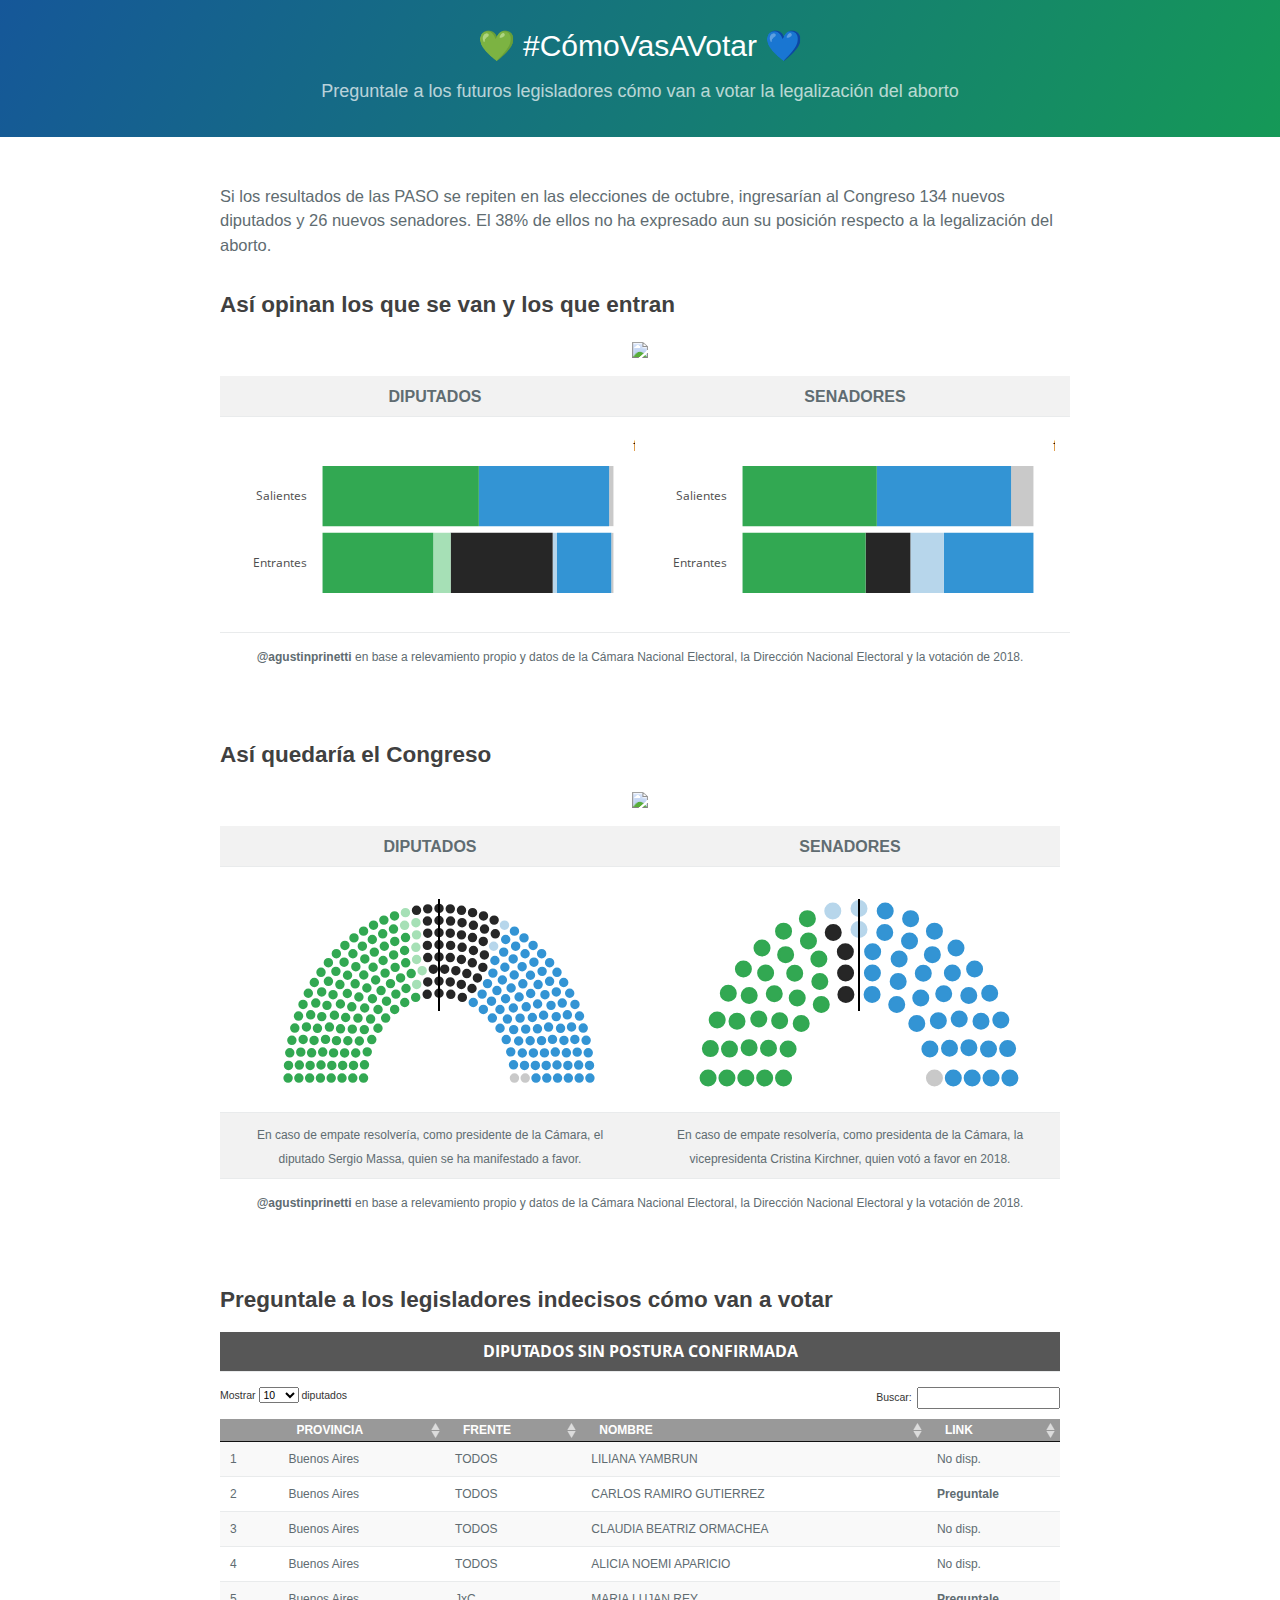
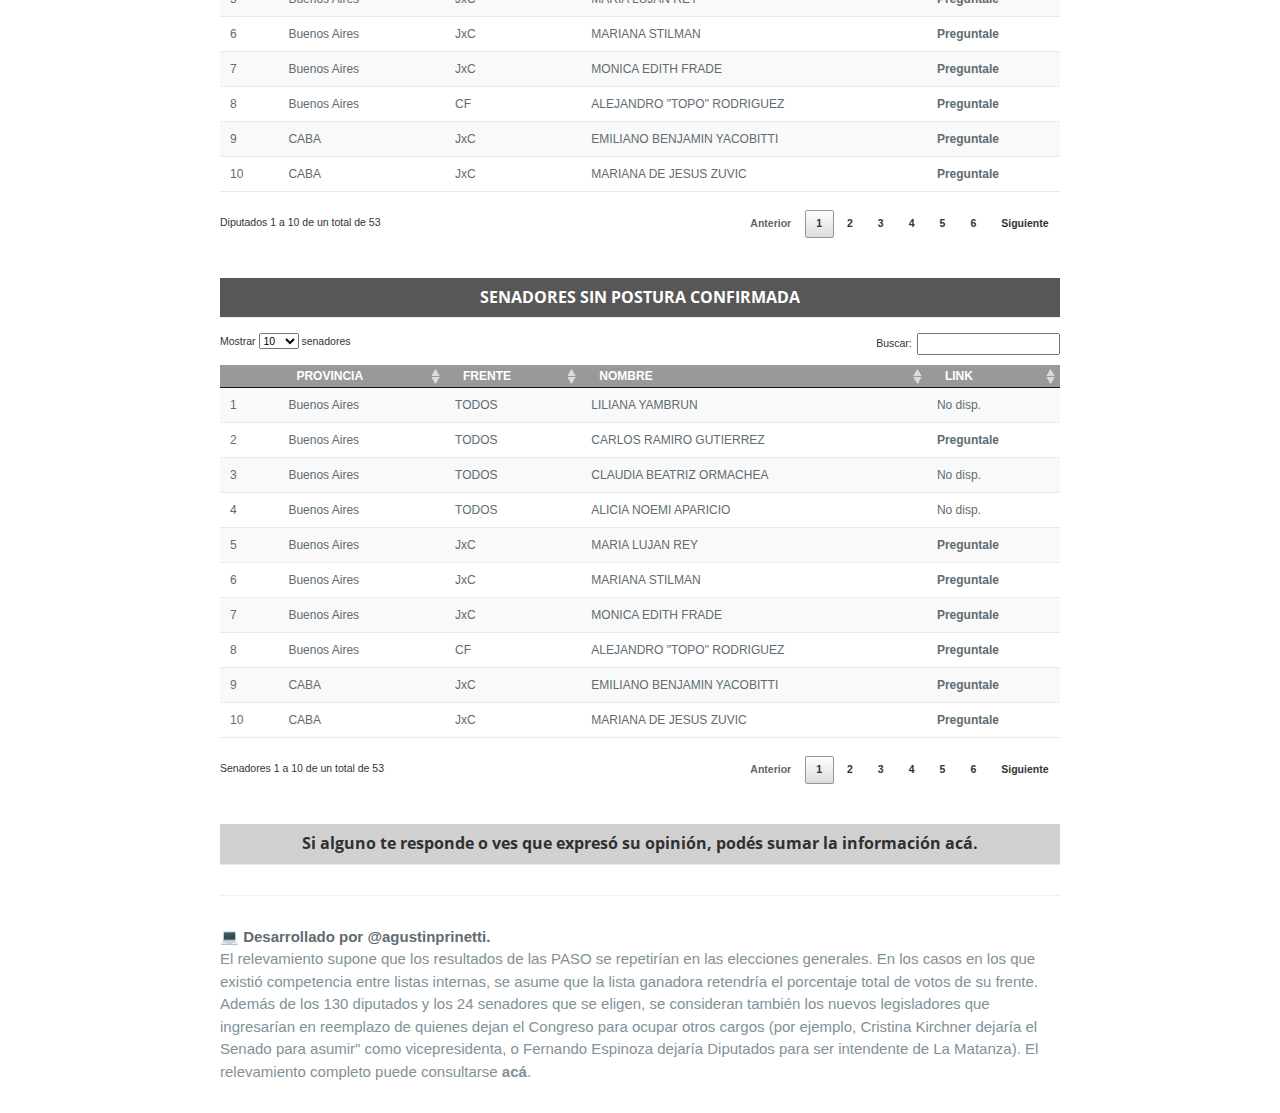
==== index.html @ 72d9f3e0 "Update index.html" ====
<!DOCTYPE html>

<html xmlns="http://www.w3.org/1999/xhtml">

<head>

<meta charset="utf-8" />
<meta http-equiv="Content-Type" content="text/html; charset=utf-8" />
<meta name="generator" content="pandoc" />
<meta http-equiv="X-UA-Compatible" content="IE=EDGE" />

<meta name="viewport" content="width=device-width, initial-scale=1">



<title>💚 #CómoVasAVotar 💙</title>

<script src="site_libs/htmlwidgets-1.3/htmlwidgets.js"></script>
<script src="site_libs/plotly-binding-4.9.0/plotly.js"></script>
<script src="site_libs/typedarray-0.1/typedarray.min.js"></script>
<script src="site_libs/jquery-1.12.4/jquery.min.js"></script>
<link href="site_libs/crosstalk-1.0.0/css/crosstalk.css" rel="stylesheet" />
<script src="site_libs/crosstalk-1.0.0/js/crosstalk.min.js"></script>
<link href="site_libs/plotly-htmlwidgets-css-1.46.1/plotly-htmlwidgets.css" rel="stylesheet" />
<script src="site_libs/plotly-main-1.46.1/plotly-latest.min.js"></script>
<link href="site_libs/datatables-css-0.0.0/datatables-crosstalk.css" rel="stylesheet" />
<script src="site_libs/datatables-binding-0.8/datatables.js"></script>
<link href="site_libs/dt-core-1.10.16/css/jquery.dataTables.min.css" rel="stylesheet" />
<link href="site_libs/dt-core-1.10.16/css/jquery.dataTables.extra.css" rel="stylesheet" />
<script src="site_libs/dt-core-1.10.16/js/jquery.dataTables.min.js"></script>
<link href="site_libs/dt-plugin-searchhighlight-1.10.16/dataTables.searchHighlight.css" rel="stylesheet" />
<script src="site_libs/dt-plugin-searchhighlight-1.10.16/dataTables.searchHighlight.min.js"></script>
<script src="site_libs/dt-plugin-searchhighlight-1.10.16/jquery.highlight.js"></script>





<link rel="stylesheet" href="index_files/style.css" type="text/css" />





</head>

<body>




<section class="page-header">
<h1 class="title toc-ignore project-name">💚 #CómoVasAVotar 💙</h1>
<h4 class="date project-date">Preguntale a los futuros legisladores cómo van a votar la legalización del aborto</h4>
</section>



<section class="main-content">
<p>Si los resultados de las PASO se repiten en las elecciones de octubre, ingresarían al Congreso 134 nuevos diputados y 26 nuevos senadores. El 38% de ellos no ha expresado aun su posición respecto a la legalización del aborto.</p>
<div id="asi-opinan-los-que-se-van-y-los-que-entran" class="section level1">
<h1>Así opinan los que se van y los que entran</h1>
<center>
<img class="imgnone" src="https://i.imgur.com/W1Z1gh5.png">
</center>
<div class="w3-row">
<div class="w3-half">
<table style="width: 100%; border-collapse: collapse; border-color: #ffffff; background-color: #ffffff; height: 74px;" border="0" cellspacing="10" cellpadding="10">
<tbody>
<tr style="height: 20px;">
<td style="width: 100%; text-align: center; height: 20px;">
<span style="font-family: tahoma, arial, helvetica, sans-serif; font-size: 12pt;"><strong>DIPUTADOS</strong></span>
</td>
</tr>
<tr style="height: 18px;">
<td style="width: 100%; text-align: center; height: 18px;">
<span style="font-family: tahoma, arial, helvetica, sans-serif;">
<center>
<div id="htmlwidget-d378985fb657eac1fc6a" style="width:400px;height:200px;" class="plotly html-widget"></div>
<script type="application/json" data-for="htmlwidget-d378985fb657eac1fc6a">{"x":{"data":[{"orientation":"h","width":[0.9,0.9],"base":[133,132],"x":[1,2],"y":[1,2],"text":["1","2"],"type":"bar","marker":{"autocolorscale":false,"color":"rgba(201,201,201,1)","line":{"width":1.88976377952756,"color":"transparent"}},"name":"6 Abstención o ausente","legendgroup":"6 Abstención o ausente","showlegend":true,"xaxis":"x","yaxis":"y","hoverinfo":"text","frame":null},{"orientation":"h","width":[0.9,0.9],"base":[108,72],"x":[25,60],"y":[1,2],"text":["25","60"],"type":"bar","marker":{"autocolorscale":false,"color":"rgba(51,148,212,1)","line":{"width":1.88976377952756,"color":"transparent"}},"name":"5 En contra","legendgroup":"5 En contra","showlegend":true,"xaxis":"x","yaxis":"y","hoverinfo":"text","frame":null},{"orientation":"h","width":[0.9,0.9],"base":[106,72],"x":[2,0],"y":[1,2],"text":["2","0"],"type":"bar","marker":{"autocolorscale":false,"color":"rgba(183,214,235,1)","line":{"width":1.88976377952756,"color":"transparent"}},"name":"4 Probablemente en contra","legendgroup":"4 Probablemente en contra","showlegend":true,"xaxis":"x","yaxis":"y","hoverinfo":"text","frame":null},{"orientation":"h","width":[0.9,0.9],"base":[59,72],"x":[47,0],"y":[1,2],"text":["47","0"],"type":"bar","marker":{"autocolorscale":false,"color":"rgba(38,38,38,1)","line":{"width":1.88976377952756,"color":"transparent"}},"name":"3 No se expresó","legendgroup":"3 No se expresó","showlegend":true,"xaxis":"x","yaxis":"y","hoverinfo":"text","frame":null},{"orientation":"h","width":[0.9,0.9],"base":[51,72],"x":[8,0],"y":[1,2],"text":["8","0"],"type":"bar","marker":{"autocolorscale":false,"color":"rgba(166,224,182,1)","line":{"width":1.88976377952756,"color":"transparent"}},"name":"2 Probablemente a favor","legendgroup":"2 Probablemente a favor","showlegend":true,"xaxis":"x","yaxis":"y","hoverinfo":"text","frame":null},{"orientation":"h","width":[0.9,0.9],"base":[0,0],"x":[51,72],"y":[1,2],"text":["51","72"],"type":"bar","marker":{"autocolorscale":false,"color":"rgba(50,168,82,1)","line":{"width":1.88976377952756,"color":"transparent"}},"name":"1 A favor","legendgroup":"1 A favor","showlegend":true,"xaxis":"x","yaxis":"y","hoverinfo":"text","frame":null}],"layout":{"margin":{"t":30.6118721461187,"r":7.30593607305936,"b":18.2648401826484,"l":63.5616438356165},"font":{"color":"rgba(0,0,0,1)","family":"","size":14.6118721461187},"xaxis":{"domain":[0,1],"automargin":true,"type":"linear","autorange":false,"range":[-6.7,140.7],"tickmode":"array","ticktext":["0","50","100"],"tickvals":[0,50,100],"categoryorder":"array","categoryarray":["0","50","100"],"nticks":null,"ticks":"","tickcolor":null,"ticklen":3.65296803652968,"tickwidth":0,"showticklabels":false,"tickfont":{"color":null,"family":null,"size":0},"tickangle":-0,"showline":false,"linecolor":null,"linewidth":0,"showgrid":false,"gridcolor":null,"gridwidth":0,"zeroline":false,"anchor":"y","title":{"text":"","font":{"color":"rgba(0,0,0,1)","family":"","size":14.6118721461187}},"hoverformat":".2f"},"yaxis":{"domain":[0,1],"automargin":true,"type":"linear","autorange":false,"range":[0.4,2.6],"tickmode":"array","ticktext":["Entrantes","Salientes"],"tickvals":[1,2],"categoryorder":"array","categoryarray":["Entrantes","Salientes"],"nticks":null,"ticks":"","tickcolor":null,"ticklen":3.65296803652968,"tickwidth":0,"showticklabels":true,"tickfont":{"color":"rgba(77,77,77,1)","family":"","size":11.689497716895},"tickangle":-0,"showline":false,"linecolor":null,"linewidth":0,"showgrid":false,"gridcolor":null,"gridwidth":0,"zeroline":false,"anchor":"x","title":{"text":"","font":{"color":"rgba(0,0,0,1)","family":"","size":14.6118721461187}},"hoverformat":".2f"},"shapes":[{"type":"rect","fillcolor":null,"line":{"color":null,"width":0,"linetype":[]},"yref":"paper","xref":"paper","x0":0,"x1":1,"y0":0,"y1":1}],"showlegend":false,"legend":{"bgcolor":null,"bordercolor":null,"borderwidth":0,"font":{"color":"rgba(0,0,0,1)","family":"","size":11.689497716895},"y":0.844094488188976},"annotations":[{"text":"forcats::fct_rev(Voto)","x":1.02,"y":1,"showarrow":false,"ax":0,"ay":0,"font":{"color":"rgba(0,0,0,1)","family":"","size":14.6118721461187},"xref":"paper","yref":"paper","textangle":-0,"xanchor":"left","yanchor":"bottom","legendTitle":true}],"hovermode":"closest","width":400,"height":200,"barmode":"relative"},"config":{"doubleClick":"reset","showSendToCloud":false,"displayModeBar":false},"source":"A","attrs":{"2fb419072ba0":{"x":{},"y":{},"fill":{},"text":{},"type":"bar"}},"cur_data":"2fb419072ba0","visdat":{"2fb419072ba0":["function (y) ","x"]},"highlight":{"on":"plotly_click","persistent":false,"dynamic":false,"selectize":false,"opacityDim":0.2,"selected":{"opacity":1},"debounce":0},"shinyEvents":["plotly_hover","plotly_click","plotly_selected","plotly_relayout","plotly_brushed","plotly_brushing","plotly_clickannotation","plotly_doubleclick","plotly_deselect","plotly_afterplot"],"base_url":"https://plot.ly"},"evals":[],"jsHooks":[]}</script>
</center>
</span>
</td>
</tr>
</tbody>
</table>
</div>
<div class="w3-half">
<table style="width: 100%; border-collapse: collapse; border-color: #ffffff; background-color: #ffffff; height: 74px;" border="0" cellspacing="10" cellpadding="10">
<tbody>
<tr style="height: 20px;">
<td style="width: 50%; text-align: center; height: 20px;">
<span style="font-family: tahoma, arial, helvetica, sans-serif; font-size: 12pt;"><strong>SENADORES</strong></span>
</td>
</tr>
<tr style="height: 18px;">
<td style="width: 100%; text-align: center; height: 18px;">
<span style="font-family: tahoma, arial, helvetica, sans-serif;">
<center>
<div id="htmlwidget-e7b5b1f3d6f42a741413" style="width:400px;height:200px;" class="plotly html-widget"></div>
<script type="application/json" data-for="htmlwidget-e7b5b1f3d6f42a741413">{"x":{"data":[{"orientation":"h","width":[0.9,0.9],"base":[26,24],"x":[0,2],"y":[1,2],"text":["0","2"],"type":"bar","marker":{"autocolorscale":false,"color":"rgba(201,201,201,1)","line":{"width":1.88976377952756,"color":"transparent"}},"name":"6 Abstención o ausente","legendgroup":"6 Abstención o ausente","showlegend":true,"xaxis":"x","yaxis":"y","hoverinfo":"text","frame":null},{"orientation":"h","width":[0.9,0.9],"base":[18,12],"x":[8,12],"y":[1,2],"text":["8","12"],"type":"bar","marker":{"autocolorscale":false,"color":"rgba(51,148,212,1)","line":{"width":1.88976377952756,"color":"transparent"}},"name":"5 En contra","legendgroup":"5 En contra","showlegend":true,"xaxis":"x","yaxis":"y","hoverinfo":"text","frame":null},{"orientation":"h","width":[0.9,0.9],"base":[15,12],"x":[3,0],"y":[1,2],"text":["3","0"],"type":"bar","marker":{"autocolorscale":false,"color":"rgba(183,214,235,1)","line":{"width":1.88976377952756,"color":"transparent"}},"name":"4 Probablemente en contra","legendgroup":"4 Probablemente en contra","showlegend":true,"xaxis":"x","yaxis":"y","hoverinfo":"text","frame":null},{"orientation":"h","width":[0.9,0.9],"base":[11,12],"x":[4,0],"y":[1,2],"text":["4","0"],"type":"bar","marker":{"autocolorscale":false,"color":"rgba(38,38,38,1)","line":{"width":1.88976377952756,"color":"transparent"}},"name":"3 No se expresó","legendgroup":"3 No se expresó","showlegend":true,"xaxis":"x","yaxis":"y","hoverinfo":"text","frame":null},{"orientation":"h","width":[0.9,0.9],"base":[11,12],"x":[0,0],"y":[1,2],"text":"0","type":"bar","marker":{"autocolorscale":false,"color":"rgba(166,224,182,1)","line":{"width":1.88976377952756,"color":"transparent"}},"name":"2 Probablemente a favor","legendgroup":"2 Probablemente a favor","showlegend":true,"xaxis":"x","yaxis":"y","hoverinfo":"text","frame":null},{"orientation":"h","width":[0.9,0.9],"base":[0,0],"x":[11,12],"y":[1,2],"text":["11","12"],"type":"bar","marker":{"autocolorscale":false,"color":"rgba(50,168,82,1)","line":{"width":1.88976377952756,"color":"transparent"}},"name":"1 A favor","legendgroup":"1 A favor","showlegend":true,"xaxis":"x","yaxis":"y","hoverinfo":"text","frame":null}],"layout":{"margin":{"t":30.6118721461187,"r":7.30593607305936,"b":18.2648401826484,"l":63.5616438356165},"font":{"color":"rgba(0,0,0,1)","family":"","size":14.6118721461187},"xaxis":{"domain":[0,1],"automargin":true,"type":"linear","autorange":false,"range":[-1.3,27.3],"tickmode":"array","ticktext":["0","10","20"],"tickvals":[0,10,20],"categoryorder":"array","categoryarray":["0","10","20"],"nticks":null,"ticks":"","tickcolor":null,"ticklen":3.65296803652968,"tickwidth":0,"showticklabels":false,"tickfont":{"color":null,"family":null,"size":0},"tickangle":-0,"showline":false,"linecolor":null,"linewidth":0,"showgrid":false,"gridcolor":null,"gridwidth":0,"zeroline":false,"anchor":"y","title":{"text":"","font":{"color":"rgba(0,0,0,1)","family":"","size":14.6118721461187}},"hoverformat":".2f"},"yaxis":{"domain":[0,1],"automargin":true,"type":"linear","autorange":false,"range":[0.4,2.6],"tickmode":"array","ticktext":["Entrantes","Salientes"],"tickvals":[1,2],"categoryorder":"array","categoryarray":["Entrantes","Salientes"],"nticks":null,"ticks":"","tickcolor":null,"ticklen":3.65296803652968,"tickwidth":0,"showticklabels":true,"tickfont":{"color":"rgba(77,77,77,1)","family":"","size":11.689497716895},"tickangle":-0,"showline":false,"linecolor":null,"linewidth":0,"showgrid":false,"gridcolor":null,"gridwidth":0,"zeroline":false,"anchor":"x","title":{"text":"","font":{"color":"rgba(0,0,0,1)","family":"","size":14.6118721461187}},"hoverformat":".2f"},"shapes":[{"type":"rect","fillcolor":null,"line":{"color":null,"width":0,"linetype":[]},"yref":"paper","xref":"paper","x0":0,"x1":1,"y0":0,"y1":1}],"showlegend":false,"legend":{"bgcolor":null,"bordercolor":null,"borderwidth":0,"font":{"color":"rgba(0,0,0,1)","family":"","size":11.689497716895},"y":0.844094488188976},"annotations":[{"text":"forcats::fct_rev(Voto)","x":1.02,"y":1,"showarrow":false,"ax":0,"ay":0,"font":{"color":"rgba(0,0,0,1)","family":"","size":14.6118721461187},"xref":"paper","yref":"paper","textangle":-0,"xanchor":"left","yanchor":"bottom","legendTitle":true}],"hovermode":"closest","width":400,"height":200,"barmode":"relative"},"config":{"doubleClick":"reset","showSendToCloud":false,"displayModeBar":false},"source":"A","attrs":{"2fb4778e349":{"x":{},"y":{},"fill":{},"text":{},"type":"bar"}},"cur_data":"2fb4778e349","visdat":{"2fb4778e349":["function (y) ","x"]},"highlight":{"on":"plotly_click","persistent":false,"dynamic":false,"selectize":false,"opacityDim":0.2,"selected":{"opacity":1},"debounce":0},"shinyEvents":["plotly_hover","plotly_click","plotly_selected","plotly_relayout","plotly_brushed","plotly_brushing","plotly_clickannotation","plotly_doubleclick","plotly_deselect","plotly_afterplot"],"base_url":"https://plot.ly"},"evals":[],"jsHooks":[]}</script>
</center>
</span>
</td>
</tr>
</tbody>
</table>
</div>
</div>
<div style="font-size:12px">
<center>
<a href="http://www.twitter.com/agustinprinetti" target="_blank"><span class="citation">@agustinprinetti</span></a> en base a relevamiento propio y datos de la Cámara Nacional Electoral, la Dirección Nacional Electoral y la votación de 2018.
</center>
</div>
<p><br/></p>
</div>
<div id="asi-quedaria-el-congreso" class="section level1">
<h1>Así quedaría el Congreso</h1>
<center>
<img src="https://i.imgur.com/W1Z1gh5.png">
</center>
<div class="w3-row">
<div class="w3-half">
<table style="width: 100%; border-collapse: collapse; border-color: #ffffff; background-color: #ffffff; height: 74px;" border="0" cellspacing="10" cellpadding="10">
<tbody>
<tr style="height: 20px;">
<td style="width: 100%; text-align: center; height: 20px;">
<span style="font-family: tahoma, arial, helvetica, sans-serif; font-size: 12pt;"><strong>DIPUTADOS</strong></span>
</td>
</tr>
<tr style="height: 18px;">
<td style="width: 100%; text-align: center; height: 18px;">
<span style="font-family: tahoma, arial, helvetica, sans-serif;">
<center>
<div id="htmlwidget-c61e75ed83116dddb224" style="width:350px;height:230px;" class="plotly html-widget"></div>
<script type="application/json" data-for="htmlwidget-c61e75ed83116dddb224">{"x":{"data":[{"x":[-2,-1.857142857,-1.714285714,-1.571428571,-1.428571429,-1.285714286,-1.142857143,-1,-1.994407594,-1.850799773,-1.70776234,-1.563861713,-1.420745565,-1.277020746,-1.133079842,-1.977661652,-0.987688341,-1.831813849,-1.688241862,-1.541234012,-1.397353715,-1.949855824,-1.251057691,-1.80031478,-1.655872845,-1.10391523,-1.503763385,-1.911145612,-1.358652166,-0.951056516,-1.756517735,-1.610901636,-1.208176227,-1.861747497,-1.451810694,-1.055862323,-1.700721892,-1.305064939,-1.553670492,-1.801937736,-1.148956252,-0.891006524,-1.385876273,-1.633308395,-1.732050808,-1.484614978,-1.237179148,-0.989743319,-1.554737745,-1.074198615,-1.306595105,-1.652477549,-1.404260647,-1.155738563,-0.809016994,-0.906689532,-1.46554666,-1.563662965,-1.214730712,-1.313219045,-0.984914284,-1.061635465,-1.366344406,-1.466103744,-1.212183053,-1.111167799,-0.808122036,-0.707106781,-0.882310677,-1.360345476,-1.257808633,-0.955900866,-1.101921617,-0.996903732,-1.246979604,-1.140680752,-0.695727347,-0.767775332,-0.839693218,-0.587785252,-0.983273891,-1.126640116,-0.873038938,-1.015760865,-1,-0.857142857,-0.714285714,-0.642857143,-0.571428571,-0.883902301,-0.740766301,-0.4539905,-0.867767478,-0.724488449,-0.581052347,-0.746005789,-0.509245413,-0.601359679,-0.437352494,-0.730682049,-0.586320246,-0.6030133,-0.441452849,-0.309016994,-0.589510349,-0.456161636,-0.368747013,-0.443689792],"y":[2.45e-016,2.27e-016,2.1e-016,1.92e-016,1.75e-016,1.57e-016,1.4e-016,1.22e-016,0.149460187,0.153361642,0.149409845,0.154026935,0.149326376,0.149262318,0.149172791,0.298084532,0.156434465,0.305675668,0.29768259,0.306570506,0.297016701,0.445041868,0.29650612,0.455901619,0.443689792,0.295793194,0.456161636,0.589510349,0.441452849,0.309016994,0.6030133,0.586320246,0.439740184,0.730682049,0.601359679,0.437352494,0.746005789,0.581052347,0.724488449,0.867767478,0.577027517,0.4539905,0.740766301,0.883902301,1,0.857142857,0.714285714,0.571428571,1.015760865,0.706511543,0.873038938,1.126640116,0.983273891,0.839693218,0.587785252,0.695727347,1.140680752,1.246979604,0.996903732,1.101921617,0.826441212,0.955900866,1.257808633,1.360345476,1.212183053,1.111167799,0.808122036,0.707106781,0.935194682,1.466103744,1.366344406,1.061635465,1.313219045,1.214730712,1.563662965,1.46554666,0.906689532,1.031301248,1.155738563,0.809016994,1.404260647,1.652477549,1.306595105,1.554737745,1.732050808,1.484614978,1.237179148,1.113461233,0.989743319,1.633308395,1.385876273,0.891006524,1.801937736,1.553670492,1.305064939,1.700721892,1.180563566,1.451810694,1.055862323,1.861747497,1.610901636,1.756517735,1.358652166,0.951056516,1.911145612,1.503763385,1.231700802,1.655872845],"text":["Nombre: LAURA V. ALONSO <br />Provincia: Buenos Aires <br />Postura: A favor <br />Mandato: 2017 a 2021","Nombre: DANIEL FERNANDO ARROYO <br />Provincia: Buenos Aires <br />Postura: A favor <br />Mandato: 2017 a 2021","Nombre: EDUARDO BUCCA <br />Provincia: Buenos Aires <br />Postura: A favor <br />Mandato: 2017 a 2021","Nombre: WALTER CORREA <br />Provincia: Buenos Aires <br />Postura: A favor <br />Mandato: 2017 a 2021","Nombre: JOSE IGNACIO DE MENDIGUREN <br />Provincia: Buenos Aires <br />Postura: A favor <br />Mandato: 2017 a 2021","Nombre: NICOLAS DEL CAÑO <br />Provincia: Buenos Aires <br />Postura: A favor <br />Mandato: 2017 a 2021","Nombre: ROMINA DEL PLA <br />Provincia: Buenos Aires <br />Postura: A favor <br />Mandato: 2017 a 2021","Nombre: CARLOS ALBERTO FERNANDEZ <br />Provincia: Buenos Aires <br />Postura: A favor <br />Mandato: 2017 a 2021","Nombre: MONICA MACHA <br />Provincia: Buenos Aires <br />Postura: A favor <br />Mandato: 2017 a 2021","Nombre: JOSEFINA MENDOZA <br />Provincia: Buenos Aires <br />Postura: A favor <br />Mandato: 2017 a 2021","Nombre: LEOPOLDO RAUL GUIDO MOREAU <br />Provincia: Buenos Aires <br />Postura: A favor <br />Mandato: 2017 a 2021","Nombre: MARIA GRACIELA OCAÑA <br />Provincia: Buenos Aires <br />Postura: A favor <br />Mandato: 2017 a 2021","Nombre: HORACIO PIETRAGALLA CORTI <br />Provincia: Buenos Aires <br />Postura: A favor <br />Mandato: 2017 a 2021","Nombre: FABIO JOSE QUETGLAS <br />Provincia: Buenos Aires <br />Postura: A favor <br />Mandato: 2017 a 2021","Nombre: LAURA RUSSO <br />Provincia: Buenos Aires <br />Postura: A favor <br />Mandato: 2017 a 2021","Nombre: ROBERTO SALVAREZZA <br />Provincia: Buenos Aires <br />Postura: A favor <br />Mandato: 2017 a 2021","Nombre: DANIEL SCIOLI <br />Provincia: Buenos Aires <br />Postura: A favor <br />Mandato: 2017 a 2021","Nombre: MAGDALENA SIERRA <br />Provincia: Buenos Aires <br />Postura: A favor <br />Mandato: 2017 a 2021","Nombre: VANESA SILEY <br />Provincia: Buenos Aires <br />Postura: A favor <br />Mandato: 2017 a 2021","Nombre: FELIPE CARLOS SOLA <br />Provincia: Buenos Aires <br />Postura: A favor <br />Mandato: 2017 a 2021","Nombre: MIRTA TUNDIS <br />Provincia: Buenos Aires <br />Postura: A favor <br />Mandato: 2017 a 2021","Nombre: FERNANDA VALLEJOS <br />Provincia: Buenos Aires <br />Postura: A favor <br />Mandato: 2017 a 2021","Nombre: HUGO YASKY <br />Provincia: Buenos Aires <br />Postura: A favor <br />Mandato: 2017 a 2021","Nombre: AIDA BEATRIZ MAXIMA AYALA <br />Provincia: Chaco <br />Postura: A favor <br />Mandato: 2017 a 2021","Nombre: GUSTAVO MENNA <br />Provincia: Chubut <br />Postura: A favor <br />Mandato: 2017 a 2021","Nombre: JUAN CABANDIE <br />Provincia: CABA <br />Postura: A favor <br />Mandato: 2017 a 2021","Nombre: ANA CARLA CARRIZO <br />Provincia: CABA <br />Postura: A favor <br />Mandato: 2017 a 2021","Nombre: GABRIELA CERRUTI <br />Provincia: CABA <br />Postura: A favor <br />Mandato: 2017 a 2021","Nombre: DANIEL FILMUS <br />Provincia: CABA <br />Postura: A favor <br />Mandato: 2017 a 2021","Nombre: ALEJANDRO GARCIA <br />Provincia: CABA <br />Postura: A favor <br />Mandato: 2017 a 2021","Nombre: FERNANDO ADOLFO IGLESIAS <br />Provincia: CABA <br />Postura: A favor <br />Mandato: 2017 a 2021","Nombre: JUAN MANUEL LOPEZ <br />Provincia: CABA <br />Postura: A favor <br />Mandato: 2017 a 2021","Nombre: ÁLVARO DE LAMADRID * <br />Provincia: CABA <br />Postura: A favor <br />Mandato: 2017 a 2021","Nombre: FACUNDO SUAREZ LASTRA <br />Provincia: CABA <br />Postura: A favor <br />Mandato: 2017 a 2021","Nombre: BRENDA LIS AUSTIN <br />Provincia: Córdoba <br />Postura: A favor <br />Mandato: 2017 a 2021","Nombre: PABLO CARRO <br />Provincia: Córdoba <br />Postura: A favor <br />Mandato: 2017 a 2021","Nombre: SOFIA BRAMBILLA <br />Provincia: Corrientes <br />Postura: A favor <br />Mandato: 2017 a 2021","Nombre: JUAN JOSE BAHILLO <br />Provincia: Entre Ríos <br />Postura: A favor <br />Mandato: 2017 a 2021","Nombre: ATILIO FRANCISCO SALVADOR BENEDETTI <br />Provincia: Entre Ríos <br />Postura: A favor <br />Mandato: 2017 a 2021","Nombre: JORGE ENRIQUE LACOSTE <br />Provincia: Entre Ríos <br />Postura: A favor <br />Mandato: 2017 a 2021","Nombre: MELINA AIDA DELU <br />Provincia: La Pampa <br />Postura: A favor <br />Mandato: 2017 a 2021","Nombre: ARIEL RAUSCHENBERGER <br />Provincia: La Pampa <br />Postura: A favor <br />Mandato: 2017 a 2021","Nombre: CLAUDIA NAJUL <br />Provincia: Mendoza <br />Postura: A favor <br />Mandato: 2017 a 2021","Nombre: NORMAN DARIO MARTINEZ <br />Provincia: Neuquén <br />Postura: A favor <br />Mandato: 2017 a 2021","Nombre: LORENA MATZEN <br />Provincia: Río Negro <br />Postura: A favor <br />Mandato: 2017 a 2021","Nombre: MARIA EMILIA SORIA <br />Provincia: Río Negro <br />Postura: A favor <br />Mandato: 2017 a 2021","Nombre: JOSE LUIS RICCARDO <br />Provincia: San Luis <br />Postura: A favor <br />Mandato: 2017 a 2021","Nombre: ROXANA NAHIR REYES <br />Provincia: Santa Cruz <br />Postura: A favor <br />Mandato: 2017 a 2021","Nombre: JUAN BENEDICTO VAZQUEZ <br />Provincia: Santa Cruz <br />Postura: A favor <br />Mandato: 2017 a 2021","Nombre: ALBOR ANGEL CANTARD <br />Provincia: Santa Fe <br />Postura: A favor <br />Mandato: 2017 a 2021","Nombre: GONZALO PEDRO ANTONIO DEL CERRO <br />Provincia: Santa Fe <br />Postura: A favor <br />Mandato: 2017 a 2021","Nombre: JOSEFINA VICTORIA GONZALEZ <br />Provincia: Santa Fe <br />Postura: A favor <br />Mandato: 2017 a 2021","Nombre: ALEJANDRA RODENAS <br />Provincia: Santa Fe <br />Postura: A favor <br />Mandato: 2017 a 2021","Nombre: AGUSTIN OSCAR ROSSI <br />Provincia: Santa Fe <br />Postura: A favor <br />Mandato: 2017 a 2021","Nombre: MARTIN ALEJANDRO PEREZ <br />Provincia: Tierra del Fuego <br />Postura: A favor <br />Mandato: 2017 a 2021","Nombre: HECTOR ANTONIO STEFANI <br />Provincia: Tierra del Fuego <br />Postura: A favor <br />Mandato: 2017 a 2021","Nombre: PABLO RAUL YEDLIN <br />Provincia: Tucumán <br />Postura: A favor <br />Mandato: 2017 a 2021","Nombre: SERGIO MASSA * <br />Provincia: Buenos Aires <br />Postura: A favor <br />Mandato: 2019 a 2023","Nombre: LUANA VOLNOVICH <br />Provincia: Buenos Aires <br />Postura: A favor <br />Mandato: 2019 a 2023","Nombre: LEONARDO GROSSO <br />Provincia: Buenos Aires <br />Postura: A favor <br />Mandato: 2019 a 2023","Nombre: MARIA CRISTINA ALVAREZ RODRIGUEZ <br />Provincia: Buenos Aires <br />Postura: A favor <br />Mandato: 2019 a 2023","Nombre: MAXIMO CARLOS KIRCHNER <br />Provincia: Buenos Aires <br />Postura: A favor <br />Mandato: 2019 a 2023","Nombre: CECILIA MOREAU <br />Provincia: Buenos Aires <br />Postura: A favor <br />Mandato: 2019 a 2023","Nombre: ANDRES LARROQUE <br />Provincia: Buenos Aires <br />Postura: A favor <br />Mandato: 2019 a 2023","Nombre: FLORENCIA LAMPREABE <br />Provincia: Buenos Aires <br />Postura: A favor <br />Mandato: 2019 a 2023","Nombre: WADO DE PEDRO <br />Provincia: Buenos Aires <br />Postura: A favor <br />Mandato: 2019 a 2023","Nombre: JUAN FACUNDO MOYANO <br />Provincia: Buenos Aires <br />Postura: A favor <br />Mandato: 2019 a 2023","Nombre: DANIELA MARINA VILAR <br />Provincia: Buenos Aires <br />Postura: A favor <br />Mandato: 2019 a 2023","Nombre: CARLOS DANIEL CASTAGNETO <br />Provincia: Buenos Aires <br />Postura: A favor <br />Mandato: 2019 a 2023","Nombre: LUIS RODOLFO TAILHADE <br />Provincia: Buenos Aires <br />Postura: A favor <br />Mandato: 2019 a 2023","Nombre: MARIA ROSA MARTINEZ <br />Provincia: Buenos Aires <br />Postura: A favor <br />Mandato: 2019 a 2023","Nombre: MARIA JIMENA LOPEZ <br />Provincia: Buenos Aires <br />Postura: A favor <br />Mandato: 2019 a 2023","Nombre: MIGUEL ANGEL BAZZE <br />Provincia: Buenos Aires <br />Postura: A favor <br />Mandato: 2019 a 2023","Nombre: SILVIA GABRIELA LOSPENNATO <br />Provincia: Buenos Aires <br />Postura: A favor <br />Mandato: 2019 a 2023","Nombre: WALDO EZEQUIEL WOLFF <br />Provincia: Buenos Aires <br />Postura: A favor <br />Mandato: 2019 a 2023","Nombre: SEBASTIAN NICOLAS SALVADOR <br />Provincia: Buenos Aires <br />Postura: A favor <br />Mandato: 2019 a 2023","Nombre: MARIA DE LAS MERCEDES JOURY <br />Provincia: Buenos Aires <br />Postura: A favor <br />Mandato: 2019 a 2023","Nombre: RAUL SEBASTIAN GARCIA DE LUCA <br />Provincia: Buenos Aires <br />Postura: A favor <br />Mandato: 2019 a 2023","Nombre: KARINA VERONICA BANFI <br />Provincia: Buenos Aires <br />Postura: A favor <br />Mandato: 2019 a 2023","Nombre: NESTOR ANTONIO PITROLA <br />Provincia: Buenos Aires <br />Postura: A favor <br />Mandato: 2019 a 2023","Nombre: MAXIMILIANO CARLOS FRANCISCO FERRARO <br />Provincia: CABA <br />Postura: A favor <br />Mandato: 2019 a 2023","Nombre: MARÍA DOLORES MARTINEZ <br />Provincia: CABA <br />Postura: A favor <br />Mandato: 2019 a 2023","Nombre: FERNANDO EZEQUIEL SOLANAS <br />Provincia: CABA <br />Postura: A favor <br />Mandato: 2019 a 2023","Nombre: PAULA ANDREA PENACCA <br />Provincia: CABA <br />Postura: A favor <br />Mandato: 2019 a 2023","Nombre: ITAÍ HAGMAN <br />Provincia: CABA <br />Postura: A favor <br />Mandato: 2019 a 2023","Nombre: VICTORIA ANALIA DONDA PEREZ <br />Provincia: CABA <br />Postura: A favor <br />Mandato: 2019 a 2023","Nombre: MARIO RAUL NEGRI <br />Provincia: Córdoba <br />Postura: A favor <br />Mandato: 2019 a 2023","Nombre: EDUARDO GABRIEL FERNANDEZ <br />Provincia: Córdoba <br />Postura: A favor <br />Mandato: 2019 a 2023","Nombre: GABRIELA BEATRIZ ESTEVEZ <br />Provincia: Córdoba <br />Postura: A favor <br />Mandato: 2019 a 2023","Nombre: CLAUDIA ROXANA MARTINEZ <br />Provincia: Córdoba <br />Postura: A favor <br />Mandato: 2019 a 2023","Nombre: JOSE \"PITIN\" RUIZ ARAGON <br />Provincia: Corrientes <br />Postura: A favor <br />Mandato: 2019 a 2023","Nombre: NANCY SAND <br />Provincia: Corrientes <br />Postura: A favor <br />Mandato: 2019 a 2023","Nombre: MARÍA LUCILA MASIN <br />Provincia: Chaco <br />Postura: A favor <br />Mandato: 2019 a 2023","Nombre: SANTIAGO NICOLAS IGON <br />Provincia: Chubut <br />Postura: A favor <br />Mandato: 2019 a 2023","Nombre: GABRIELA MABEL LENA <br />Provincia: Entre Ríos <br />Postura: A favor <br />Mandato: 2019 a 2023","Nombre: LUIS EUGENIO BASTERRA <br />Provincia: Formosa <br />Postura: A favor <br />Mandato: 2019 a 2023","Nombre: MARIA CAROLINA MOISES <br />Provincia: Jujuy <br />Postura: A favor <br />Mandato: 2019 a 2023","Nombre: HERNAN PEREZ ARAUJO <br />Provincia: La Pampa <br />Postura: A favor <br />Mandato: 2019 a 2023","Nombre: CRISTINA BRITEZ <br />Provincia: Misiones <br />Postura: A favor <br />Mandato: 2019 a 2023","Nombre: DARIO MARTINEZ <br />Provincia: Neuquén <br />Postura: A favor <br />Mandato: 2019 a 2023","Nombre: SUSANA GRACIELA LANDRISCINI <br />Provincia: Río Negro <br />Postura: A favor <br />Mandato: 2019 a 2023","Nombre: SERGIO JAVIER WISKY <br />Provincia: Río Negro <br />Postura: A favor <br />Mandato: 2019 a 2023","Nombre: PABLO GERARDO GONZALEZ <br />Provincia: Santa Cruz <br />Postura: A favor <br />Mandato: 2019 a 2023","Nombre: MARCOS CLERI <br />Provincia: Santa Fe <br />Postura: A favor <br />Mandato: 2019 a 2023","Nombre: GERMAN PEDRO MARTINEZ <br />Provincia: Santa Fe <br />Postura: A favor <br />Mandato: 2019 a 2023","Nombre: ENRIQUE ELOY ESTEVEZ <br />Provincia: Santa Fe <br />Postura: A favor <br />Mandato: 2019 a 2023","Nombre: JOSE ANATOLIO OJEDA <br />Provincia: Tierra del Fuego <br />Postura: A favor <br />Mandato: 2019 a 2023","Nombre: MARIO ALBERTO LEITO <br />Provincia: Tucumán <br />Postura: A favor <br />Mandato: 2019 a 2023"],"type":"scatter","mode":"markers","marker":{"autocolorscale":false,"color":"rgba(50,168,82,1)","opacity":1,"size":7.55905511811024,"symbol":"circle","line":{"width":1.88976377952756,"color":"rgba(50,168,82,1)"}},"hoveron":"points","name":"A favor","legendgroup":"A favor","showlegend":true,"xaxis":"x","yaxis":"y","hoverinfo":"text","frame":null},{"x":[0.4539905,0.740766301,0.883902301,1,0.857142857,0.714285714,0.642857143,0.571428571,1.015760865,0.873038938,1.126640116,0.983273891,0.839693218,0.587785252,0.767775332,0.695727347,1.140680752,1.246979604,0.996903732,1.101921617,0.955900866,1.257808633,1.360345476,0.882310677,1.212183053,1.111167799,0.808122036,0.707106781,1.466103744,1.366344406,1.061635465,1.313219045,0.984914284,1.214730712,1.563662965,1.46554666,0.906689532,1.155738563,0.809016994,1.404260647,1.652477549,1.306595105,1.074198615,1.554737745,1.732050808,1.484614978,1.237179148,0.989743319,1.633308395,1.385876273,0.891006524,1.148956252,1.801937736,1.553670492,1.305064939,1.700721892,1.451810694,1.055862323,1.861747497,1.610901636,1.208176227,1.756517735,1.358652166,0.951056516,1.911145612,1.503763385,1.655872845,1.10391523,1.80031478,1.251057691,1.949855824,1.397353715,1.541234012,1.688241862,1.831813849,0.987688341,1.977661652,1.133079842,1.277020746,1.420745565,1.563861713,1.70776234,1.850799773,1.994407594,2,1.857142857,1.714285714,1.571428571,1.428571429,1.285714286],"y":[0.891006524,1.385876273,1.633308395,1.732050808,1.484614978,1.237179148,1.113461233,0.989743319,1.554737745,1.306595105,1.652477549,1.404260647,1.155738563,0.809016994,1.031301248,0.906689532,1.46554666,1.563662965,1.214730712,1.313219045,1.061635465,1.366344406,1.466103744,0.935194682,1.212183053,1.111167799,0.808122036,0.707106781,1.360345476,1.257808633,0.955900866,1.101921617,0.826441212,0.996903732,1.246979604,1.140680752,0.695727347,0.839693218,0.587785252,0.983273891,1.126640116,0.873038938,0.706511543,1.015760865,1,0.857142857,0.714285714,0.571428571,0.883902301,0.740766301,0.4539905,0.577027517,0.867767478,0.724488449,0.581052347,0.746005789,0.601359679,0.437352494,0.730682049,0.586320246,0.439740184,0.6030133,0.441452849,0.309016994,0.589510349,0.456161636,0.443689792,0.295793194,0.455901619,0.29650612,0.445041868,0.297016701,0.306570506,0.29768259,0.305675668,0.156434465,0.298084532,0.149172791,0.149262318,0.149326376,0.154026935,0.149409845,0.153361642,0.149460187,0,0,0,0,0,0],"text":["Nombre: JUAN AICEGA <br />Provincia: Buenos Aires <br />Postura: En contra <br />Mandato: 2017 a 2021","Nombre: PABLO MIGUEL ANSALONI <br />Provincia: Buenos Aires <br />Postura: En contra <br />Mandato: 2017 a 2021","Nombre: HERNAN BERISSO <br />Provincia: Buenos Aires <br />Postura: En contra <br />Mandato: 2017 a 2021","Nombre: MARCELA CAMPAGNOLI <br />Provincia: Buenos Aires <br />Postura: En contra <br />Mandato: 2017 a 2021","Nombre: JAVIER CAMPOS <br />Provincia: Buenos Aires <br />Postura: En contra <br />Mandato: 2017 a 2021","Nombre: EZEQUIEL FERNANDEZ LANGAN <br />Provincia: Buenos Aires <br />Postura: En contra <br />Mandato: 2017 a 2021","Nombre: HECTOR FLORES <br />Provincia: Buenos Aires <br />Postura: En contra <br />Mandato: 2017 a 2021","Nombre: MARTIN NICOLAS MEDINA <br />Provincia: Buenos Aires <br />Postura: En contra <br />Mandato: 2017 a 2021","Nombre: MARIA CARLA PICCOLOMINI <br />Provincia: Buenos Aires <br />Postura: En contra <br />Mandato: 2017 a 2021","Nombre: NATALIA SOLEDAD VILLA <br />Provincia: Buenos Aires <br />Postura: En contra <br />Mandato: 2017 a 2021","Nombre: EDUARDO SEGUNDO BRIZUELA DEL MORAL <br />Provincia: Catamarca <br />Postura: En contra <br />Mandato: 2017 a 2021","Nombre: SILVANA MICAELA GINOCCHIO <br />Provincia: Catamarca <br />Postura: En contra <br />Mandato: 2017 a 2021","Nombre: GUSTAVO ARTURO SAADI <br />Provincia: Catamarca <br />Postura: En contra <br />Mandato: 2017 a 2021","Nombre: JUAN MOSQUEDA <br />Provincia: Chaco <br />Postura: En contra <br />Mandato: 2017 a 2021","Nombre: ELDA PERTILE <br />Provincia: Chaco <br />Postura: En contra <br />Mandato: 2017 a 2021","Nombre: ALICIA TERADA <br />Provincia: Chaco <br />Postura: En contra <br />Mandato: 2017 a 2021","Nombre: ROSA ROSARIO MUÑOZ <br />Provincia: Chubut <br />Postura: En contra <br />Mandato: 2017 a 2021","Nombre: ELISA MARIA AVELINA CARRIO <br />Provincia: CABA <br />Postura: En contra <br />Mandato: 2017 a 2021","Nombre: JORGE RICARDO ENRIQUEZ <br />Provincia: CABA <br />Postura: En contra <br />Mandato: 2017 a 2021","Nombre: PAULA MARIANA OLIVETO LAGO <br />Provincia: CABA <br />Postura: En contra <br />Mandato: 2017 a 2021","Nombre: CARMEN POLLEDO <br />Provincia: CABA <br />Postura: En contra <br />Mandato: 2017 a 2021","Nombre: HECTOR BALDASSI <br />Provincia: Córdoba <br />Postura: En contra <br />Mandato: 2017 a 2021","Nombre: MARIA SOLEDAD CARRIZO <br />Provincia: Córdoba <br />Postura: En contra <br />Mandato: 2017 a 2021","Nombre: PAULO LEONARDO CASSINERIO <br />Provincia: Córdoba <br />Postura: En contra <br />Mandato: 2017 a 2021","Nombre: GABRIEL ALBERTO FRIZZA <br />Provincia: Córdoba <br />Postura: En contra <br />Mandato: 2017 a 2021","Nombre: MARTIN MIGUEL LLARYORA <br />Provincia: Córdoba <br />Postura: En contra <br />Mandato: 2017 a 2021","Nombre: DIEGO MATIAS MESTRE <br />Provincia: Córdoba <br />Postura: En contra <br />Mandato: 2017 a 2021","Nombre: ESTELA MERCEDES REGIDOR BELLEDONE <br />Provincia: Corrientes <br />Postura: En contra <br />Mandato: 2017 a 2021","Nombre: JORGE ANTONIO ROMERO <br />Provincia: Corrientes <br />Postura: En contra <br />Mandato: 2017 a 2021","Nombre: MAYDA CRESTO <br />Provincia: Entre Ríos <br />Postura: En contra <br />Mandato: 2017 a 2021","Nombre: ALICIA FREGONESE <br />Provincia: Entre Ríos <br />Postura: En contra <br />Mandato: 2017 a 2021","Nombre: MARIO HORACIO ARCE <br />Provincia: Formosa <br />Postura: En contra <br />Mandato: 2017 a 2021","Nombre: GUSTAVO RAMIRO FERNANDEZ PATRI <br />Provincia: Formosa <br />Postura: En contra <br />Mandato: 2017 a 2021","Nombre: MARIA GABRIELA BURGOS <br />Provincia: Jujuy <br />Postura: En contra <br />Mandato: 2017 a 2021","Nombre: JOSE LUIS MARTIARENA <br />Provincia: Jujuy <br />Postura: En contra <br />Mandato: 2017 a 2021","Nombre: OSMAR ANTONIO MONALDI <br />Provincia: Jujuy <br />Postura: En contra <br />Mandato: 2017 a 2021","Nombre: MARTIN MAQUIEYRA <br />Provincia: La Pampa <br />Postura: En contra <br />Mandato: 2017 a 2021","Nombre: DANILO ADRIAN FLORES <br />Provincia: La Rioja <br />Postura: En contra <br />Mandato: 2017 a 2021","Nombre: JULIO ENRIQUE SAHAD <br />Provincia: La Rioja <br />Postura: En contra <br />Mandato: 2017 a 2021","Nombre: OMAR CHAFI FELIX <br />Provincia: Mendoza <br />Postura: En contra <br />Mandato: 2017 a 2021","Nombre: LUIS ALFONSO PETRI <br />Provincia: Mendoza <br />Postura: En contra <br />Mandato: 2017 a 2021","Nombre: JOSE LUIS RAMON <br />Provincia: Mendoza <br />Postura: En contra <br />Mandato: 2017 a 2021","Nombre: FEDERICO RAUL ZAMARBIDE <br />Provincia: Mendoza <br />Postura: En contra <br />Mandato: 2017 a 2021","Nombre: FLAVIA MORALES <br />Provincia: Misiones <br />Postura: En contra <br />Mandato: 2017 a 2021","Nombre: LUIS MARIO PASTORI <br />Provincia: Misiones <br />Postura: En contra <br />Mandato: 2017 a 2021","Nombre: RICARDO WELLBACH <br />Provincia: Misiones <br />Postura: En contra <br />Mandato: 2017 a 2021","Nombre: ALMA CHANI SAPAG <br />Provincia: Neuquén <br />Postura: En contra <br />Mandato: 2017 a 2021","Nombre: DAVID PABLO SCHLERETH <br />Provincia: Neuquén <br />Postura: En contra <br />Mandato: 2017 a 2021","Nombre: MARTIN GRANDE <br />Provincia: Salta <br />Postura: En contra <br />Mandato: 2017 a 2021","Nombre: SERGIO NAPOLEON LEAVY <br />Provincia: Salta <br />Postura: En contra <br />Mandato: 2017 a 2021","Nombre: ANDRES ZOTTOS <br />Provincia: Salta <br />Postura: En contra <br />Mandato: 2017 a 2021","Nombre: WALBERTO ENRIQUE ALLENDE <br />Provincia: San Juan <br />Postura: En contra <br />Mandato: 2017 a 2021","Nombre: EDUARDO AUGUSTO CACERES <br />Provincia: San Juan <br />Postura: En contra <br />Mandato: 2017 a 2021","Nombre: SANDRA DANIELA CASTRO <br />Provincia: San Juan <br />Postura: En contra <br />Mandato: 2017 a 2021","Nombre: KARIM AUGUSTO ALUME SBODIO <br />Provincia: San Luis <br />Postura: En contra <br />Mandato: 2017 a 2021","Nombre: VICTORIA ROSSO <br />Provincia: San Luis <br />Postura: En contra <br />Mandato: 2017 a 2021","Nombre: ANTONIO JOSE CARAMBIA <br />Provincia: Santa Cruz <br />Postura: En contra <br />Mandato: 2017 a 2021","Nombre: LUIS GUSTAVO CONTIGIANI <br />Provincia: Santa Fe <br />Postura: En contra <br />Mandato: 2017 a 2021","Nombre: LUCIANO ANDRES LASPINA <br />Provincia: Santa Fe <br />Postura: En contra <br />Mandato: 2017 a 2021","Nombre: MARIA LUCILA LEHMANN <br />Provincia: Santa Fe <br />Postura: En contra <br />Mandato: 2017 a 2021","Nombre: GISELA SCAGLIA <br />Provincia: Santa Fe <br />Postura: En contra <br />Mandato: 2017 a 2021","Nombre: NORMA AMANDA ABDALA DE MATARAZZO <br />Provincia: Santiago del Estero <br />Postura: En contra <br />Mandato: 2017 a 2021","Nombre: BEATRIZ LUISA AVILA <br />Provincia: Tucumán <br />Postura: En contra <br />Mandato: 2017 a 2021","Nombre: JOSE MANUEL CANO <br />Provincia: Tucumán <br />Postura: En contra <br />Mandato: 2017 a 2021","Nombre: GLADYS MEDINA <br />Provincia: Tucumán <br />Postura: En contra <br />Mandato: 2017 a 2021","Nombre: CARLOS AMERICO SELVA <br />Provincia: Buenos Aires <br />Postura: En contra <br />Mandato: 2019 a 2023","Nombre: CRISTIAN ADRIAN RITONDO <br />Provincia: Buenos Aires <br />Postura: En contra <br />Mandato: 2019 a 2023","Nombre: ALBERTO EMILIO ASSEFF <br />Provincia: Buenos Aires <br />Postura: En contra <br />Mandato: 2019 a 2023","Nombre: GRACIELA CAMAÑO <br />Provincia: Buenos Aires <br />Postura: En contra <br />Mandato: 2019 a 2023","Nombre: VICTORIA MORALES GORLERI <br />Provincia: CABA <br />Postura: En contra <br />Mandato: 2019 a 2023","Nombre: ALVARO GUSTAVO GONZALEZ <br />Provincia: CABA <br />Postura: En contra <br />Mandato: 2019 a 2023","Nombre: PABLO GABRIEL TONELLI <br />Provincia: CABA <br />Postura: En contra <br />Mandato: 2019 a 2023","Nombre: MARCO JUAN LAVAGNA <br />Provincia: CABA <br />Postura: En contra <br />Mandato: 2019 a 2023","Nombre: RUBEN HORACIO MANZI <br />Provincia: Catamarca <br />Postura: En contra <br />Mandato: 2019 a 2023","Nombre: SOHER EL SUKARIA <br />Provincia: Córdoba <br />Postura: En contra <br />Mandato: 2019 a 2023","Nombre: LEONOR MARIA MARTINEZ VILLADA <br />Provincia: Córdoba <br />Postura: En contra <br />Mandato: 2019 a 2023","Nombre: LUIS ALFREDO JUEZ <br />Provincia: Córdoba <br />Postura: En contra <br />Mandato: 2019 a 2023","Nombre: ALDO LEIVA <br />Provincia: Chaco <br />Postura: En contra <br />Mandato: 2019 a 2023","Nombre: FRANCISCO SANCHEZ <br />Provincia: Neuquén <br />Postura: En contra <br />Mandato: 2019 a 2023","Nombre: MIGUEL NANNI <br />Provincia: Salta <br />Postura: En contra <br />Mandato: 2019 a 2023","Nombre: PABLO KOSINER <br />Provincia: Salta <br />Postura: En contra <br />Mandato: 2019 a 2023","Nombre: JOSE LUIS GIOJA <br />Provincia: San Juan <br />Postura: En contra <br />Mandato: 2019 a 2023","Nombre: GRACIELA MARIA CASELLES <br />Provincia: San Juan <br />Postura: En contra <br />Mandato: 2019 a 2023","Nombre: MARCELO ORREGO <br />Provincia: San Juan <br />Postura: En contra <br />Mandato: 2019 a 2023","Nombre: VANESA LAURA MASSETANI <br />Provincia: Santa Fe <br />Postura: En contra <br />Mandato: 2019 a 2023","Nombre: FEDERICO ANGELINI <br />Provincia: Santa Fe <br />Postura: En contra <br />Mandato: 2019 a 2023","Nombre: JOSE CARLOS NUÑEZ <br />Provincia: Santa Fe <br />Postura: En contra <br />Mandato: 2019 a 2023","Nombre: GRACIELA NAVARRO <br />Provincia: Santiago del Estero <br />Postura: En contra <br />Mandato: 2019 a 2023","Nombre: ESTELA MARY DEL ROSARIO NEDER <br />Provincia: Santiago del Estero <br />Postura: En contra <br />Mandato: 2019 a 2023","Nombre: ROSANA ANDREA BERTONE <br />Provincia: Tierra del Fuego <br />Postura: En contra <br />Mandato: 2019 a 2023"],"type":"scatter","mode":"markers","marker":{"autocolorscale":false,"color":"rgba(51,148,212,1)","opacity":1,"size":7.55905511811024,"symbol":"circle","line":{"width":1.88976377952756,"color":"rgba(51,148,212,1)"}},"hoveron":"points","name":"En contra","legendgroup":"En contra","showlegend":true,"xaxis":"x","yaxis":"y","hoverinfo":"text","frame":null},{"x":[-0.156434465,-0.298084532,-0.149172791,-0.149326376,-0.154026935,-0.149409845,-0.153361642,-0.149460187,-0.074757637,1.22e-016,1.14e-016,1.05e-016,9.62e-017,8.75e-017,7e-017,6.12e-017,0.074757637,0.149460187,0.153361642,0.149409845,0.154026935,0.149326376,0.149172791,0.298084532,0.156434465,0.305675668,0.29768259,0.223261943,0.306570506,0.297016701,0.445041868,0.455901619,0.443689792,0.295793194,0.368747013,0.456161636,0.589510349,0.441452849,0.309016994,0.6030133,0.586320246,0.730682049,0.601359679,0.437352494,0.509245413,0.746005789,0.581052347],"y":[0.987688341,1.977661652,1.133079842,1.420745565,1.563861713,1.70776234,1.850799773,1.994407594,1.283539061,2,1.857142857,1.714285714,1.571428571,1.428571429,1.142857143,1,1.283539061,1.994407594,1.850799773,1.70776234,1.563861713,1.420745565,1.133079842,1.977661652,0.987688341,1.831813849,1.688241862,1.266181397,1.541234012,1.397353715,1.949855824,1.80031478,1.655872845,1.10391523,1.231700802,1.503763385,1.911145612,1.358652166,0.951056516,1.756517735,1.610901636,1.861747497,1.451810694,1.055862323,1.180563566,1.700721892,1.305064939],"text":["Nombre: HÉCTOR \"GALLEGO\" FERNÁNDEZ * <br />Provincia: Buenos Aires <br />Postura: No se expresó <br />Mandato: 2017 a 2021 <br /> *Reemplazaría a Fernando Espinoza, nuevo intendente de La Matanza (PBA)","Nombre: ADRIANA CÁCERES * <br />Provincia: Buenos Aires <br />Postura: No se expresó <br />Mandato: 2017 a 2021 <br /> *Reemplazaría a Guillermo Montenegro, nuevo intendente de Gral. Pueyrredón (PBA)","Nombre: BERNARDO JOSÉ HERRERA * <br />Provincia: Santiago del Estero <br />Postura: No se expresó <br />Mandato: 2017 a 2021 <br /> *Reemplazó en 2019 al fallecido Hugo Infante","Nombre: MARÍA LUISA MONTOTO DE ROGEL * <br />Provincia: Santiago del Estero <br />Postura: No se expresó <br />Mandato: 2017 a 2021 <br /> *Reemplazaría a Claudia Ledesma, nueva senadora","Nombre: LILIANA YAMBRUN <br />Provincia: Buenos Aires <br />Postura: No se expresó <br />Mandato: 2019 a 2023","Nombre: ALICIA NOEMI APARICIO <br />Provincia: Buenos Aires <br />Postura: No se expresó <br />Mandato: 2019 a 2023","Nombre: MARIA LUJAN REY <br />Provincia: Buenos Aires <br />Postura: No se expresó <br />Mandato: 2019 a 2023","Nombre: MARIANA STILMAN <br />Provincia: Buenos Aires <br />Postura: No se expresó <br />Mandato: 2019 a 2023","Nombre: MONICA EDITH FRADE <br />Provincia: Buenos Aires <br />Postura: No se expresó <br />Mandato: 2019 a 2023","Nombre: ALEJANDRO \"TOPO\" RODRIGUEZ <br />Provincia: Buenos Aires <br />Postura: No se expresó <br />Mandato: 2019 a 2023","Nombre: MARIANA DE JESUS ZUVIC <br />Provincia: CABA <br />Postura: No se expresó <br />Mandato: 2019 a 2023","Nombre: LUCIA CORPACCI <br />Provincia: Catamarca <br />Postura: No se expresó <br />Mandato: 2019 a 2023","Nombre: VICTOR HUGO ROMERO <br />Provincia: Córdoba <br />Postura: No se expresó <br />Mandato: 2019 a 2023","Nombre: CARLOS MARIO GUTIERREZ <br />Provincia: Córdoba <br />Postura: No se expresó <br />Mandato: 2019 a 2023","Nombre: FABIAN BORDA <br />Provincia: Corrientes <br />Postura: No se expresó <br />Mandato: 2019 a 2023","Nombre: JORGE VARA <br />Provincia: Corrientes <br />Postura: No se expresó <br />Mandato: 2019 a 2023","Nombre: GERARDO CIPOLINI <br />Provincia: Chaco <br />Postura: No se expresó <br />Mandato: 2019 a 2023","Nombre: IGNACIO \"NACHO\" TORRES <br />Provincia: Chubut <br />Postura: No se expresó <br />Mandato: 2019 a 2023","Nombre: MARCELO PABLO CASARETTO <br />Provincia: Entre Ríos <br />Postura: No se expresó <br />Mandato: 2019 a 2023","Nombre: GUSTAVO RENE HEIN <br />Provincia: Entre Ríos <br />Postura: No se expresó <br />Mandato: 2019 a 2023","Nombre: MARIA GRACIELA PAROLA <br />Provincia: Formosa <br />Postura: No se expresó <br />Mandato: 2019 a 2023","Nombre: RICARDO BURYAILE <br />Provincia: Formosa <br />Postura: No se expresó <br />Mandato: 2019 a 2023","Nombre: CARLOS DANIEL CANTERO <br />Provincia: Jujuy <br />Postura: No se expresó <br />Mandato: 2019 a 2023","Nombre: JORGE \"COLO\" RIZZOTTI <br />Provincia: Jujuy <br />Postura: No se expresó <br />Mandato: 2019 a 2023","Nombre: MARTIN ANTONIO BERHONGARAY <br />Provincia: La Pampa <br />Postura: No se expresó <br />Mandato: 2019 a 2023","Nombre: SERGIO CASAS <br />Provincia: La Rioja <br />Postura: No se expresó <br />Mandato: 2019 a 2023","Nombre: HILDA AGUIRRE DE SORIA <br />Provincia: La Rioja <br />Postura: No se expresó <br />Mandato: 2019 a 2023","Nombre: FELIPE ÁLVAREZ <br />Provincia: La Rioja <br />Postura: No se expresó <br />Mandato: 2019 a 2023","Nombre: ALEJANDRO BERMEJO <br />Provincia: Mendoza <br />Postura: No se expresó <br />Mandato: 2019 a 2023","Nombre: JIMENA LATORRE <br />Provincia: Mendoza <br />Postura: No se expresó <br />Mandato: 2019 a 2023","Nombre: \"CACHO\" BARBARO <br />Provincia: Misiones <br />Postura: No se expresó <br />Mandato: 2019 a 2023","Nombre: ALFREDO O.  SCHIAVONI <br />Provincia: Misiones <br />Postura: No se expresó <br />Mandato: 2019 a 2023","Nombre: DIEGO HORACIO SARTORI <br />Provincia: Misiones <br />Postura: No se expresó <br />Mandato: 2019 a 2023","Nombre: MARTIN IGNACIO SORIA <br />Provincia: Río Negro <br />Postura: No se expresó <br />Mandato: 2019 a 2023","Nombre: NOELIA EDITH BONETTO <br />Provincia: Salta <br />Postura: No se expresó <br />Mandato: 2019 a 2023","Nombre: CARLOS PONCE <br />Provincia: San Luis <br />Postura: No se expresó <br />Mandato: 2019 a 2023","Nombre: MARCELA PAOLA VESSVESSIAN <br />Provincia: Santa Cruz <br />Postura: No se expresó <br />Mandato: 2019 a 2023","Nombre: ALEJANDRA DEL HUERTO OBEID <br />Provincia: Santa Fe <br />Postura: No se expresó <br />Mandato: 2019 a 2023","Nombre: JORGE ALBERTO HOFFMANN <br />Provincia: Santa Fe <br />Postura: No se expresó <br />Mandato: 2019 a 2023","Nombre: XIMENA GARCIA <br />Provincia: Santa Fe <br />Postura: No se expresó <br />Mandato: 2019 a 2023","Nombre: LAURA CAROLINA CASTETS <br />Provincia: Santa Fe <br />Postura: No se expresó <br />Mandato: 2019 a 2023","Nombre: DANIEL AGUSTIN BRUE <br />Provincia: Santiago del Estero <br />Postura: No se expresó <br />Mandato: 2019 a 2023","Nombre: RICARDO DANIEL DAIVES <br />Provincia: Santiago del Estero <br />Postura: No se expresó <br />Mandato: 2019 a 2023","Nombre: FEDERICO FRIGERIO <br />Provincia: Tierra del Fuego <br />Postura: No se expresó <br />Mandato: 2019 a 2023","Nombre: CARLOS ANIBAL CISNEROS <br />Provincia: Tucumán <br />Postura: No se expresó <br />Mandato: 2019 a 2023","Nombre: GRACIELA DEL VALLE GUTIERREZ <br />Provincia: Tucumán <br />Postura: No se expresó <br />Mandato: 2019 a 2023","Nombre: DOMINGO AMAYA <br />Provincia: Tucumán <br />Postura: No se expresó <br />Mandato: 2019 a 2023"],"type":"scatter","mode":"markers","marker":{"autocolorscale":false,"color":"rgba(38,38,38,1)","opacity":1,"size":7.55905511811024,"symbol":"circle","line":{"width":1.88976377952756,"color":"rgba(38,38,38,1)"}},"hoveron":"points","name":"No se expresó","legendgroup":"No se expresó","showlegend":true,"xaxis":"x","yaxis":"y","hoverinfo":"text","frame":null},{"x":[-0.295793194,-0.455901619,-0.445041868,-0.297016701,-0.306570506,-0.29768259,-0.223261943,-0.305675668],"y":[1.10391523,1.80031478,1.949855824,1.397353715,1.541234012,1.688241862,1.266181397,1.831813849],"text":["Nombre: CLAUDIA BEATRIZ ORMACHEA <br />Provincia: Buenos Aires <br />Postura: Probablemente a favor <br />Mandato: 2019 a 2023","Nombre: EMILIANO BENJAMIN YACOBITTI <br />Provincia: CABA <br />Postura: Probablemente a favor <br />Mandato: 2019 a 2023","Nombre: ESTELA BEATRIZ HERNANDEZ <br />Provincia: Chubut <br />Postura: Probablemente a favor <br />Mandato: 2019 a 2023","Nombre: BLANCA INES OSUNA <br />Provincia: Entre Ríos <br />Postura: Probablemente a favor <br />Mandato: 2019 a 2023","Nombre: MARISA UCEDA <br />Provincia: Mendoza <br />Postura: Probablemente a favor <br />Mandato: 2019 a 2023","Nombre: JUANA CARMONA <br />Provincia: Mendoza <br />Postura: Probablemente a favor <br />Mandato: 2019 a 2023","Nombre: ALEJANDRO CACACE <br />Provincia: San Luis <br />Postura: Probablemente a favor <br />Mandato: 2019 a 2023","Nombre: NILDA MABEL CARRIZO <br />Provincia: Tucumán <br />Postura: Probablemente a favor <br />Mandato: 2019 a 2023"],"type":"scatter","mode":"markers","marker":{"autocolorscale":false,"color":"rgba(166,224,182,1)","opacity":1,"size":7.55905511811024,"symbol":"circle","line":{"width":1.88976377952756,"color":"rgba(166,224,182,1)"}},"hoveron":"points","name":"Probablemente a favor","legendgroup":"Probablemente a favor","showlegend":true,"xaxis":"x","yaxis":"y","hoverinfo":"text","frame":null},{"x":[0.724488449,0.867767478],"y":[1.553670492,1.801937736],"text":["Nombre: CARLOS RAMIRO GUTIERREZ <br />Provincia: Buenos Aires <br />Postura: Probablemente en contra <br />Mandato: 2019 a 2023","Nombre: LUCAS JAVIER GODOY <br />Provincia: Salta <br />Postura: Probablemente en contra <br />Mandato: 2019 a 2023"],"type":"scatter","mode":"markers","marker":{"autocolorscale":false,"color":"rgba(183,214,235,1)","opacity":1,"size":7.55905511811024,"symbol":"circle","line":{"width":1.88976377952756,"color":"rgba(183,214,235,1)"}},"hoveron":"points","name":"Probablemente en contra","legendgroup":"Probablemente en contra","showlegend":true,"xaxis":"x","yaxis":"y","hoverinfo":"text","frame":null},{"x":[1.142857143,1],"y":[0,0],"text":["Nombre: ALEJANDRA MARIA VIGO <br />Provincia: Córdoba <br />Postura: Se abstiene <br />Mandato: 2017 a 2021","Nombre: ALFREDO CORNEJO <br />Provincia: Mendoza <br />Postura: Se abstiene <br />Mandato: 2019 a 2023"],"type":"scatter","mode":"markers","marker":{"autocolorscale":false,"color":"rgba(201,201,201,1)","opacity":1,"size":7.55905511811024,"symbol":"circle","line":{"width":1.88976377952756,"color":"rgba(201,201,201,1)"}},"hoveron":"points","name":"Se abstiene","legendgroup":"Se abstiene","showlegend":true,"xaxis":"x","yaxis":"y","hoverinfo":"text","frame":null},{"x":[0,0,null,0,0,null,0,0,null,0,0,null,0,0,null,0,0,null,0,0,null,0,0,null,0,0,null,0,0,null,0,0,null,0,0,null,0,0,null,0,0,null,0,0,null,0,0,null,0,0,null,0,0,null,0,0,null,0,0,null,0,0,null,0,0,null,0,0,null,0,0,null,0,0,null,0,0,null,0,0,null,0,0,null,0,0,null,0,0,null,0,0,null,0,0,null,0,0,null,0,0,null,0,0,null,0,0,null,0,0,null,0,0,null,0,0,null,0,0,null,0,0,null,0,0,null,0,0,null,0,0,null,0,0,null,0,0,null,0,0,null,0,0,null,0,0,null,0,0,null,0,0,null,0,0,null,0,0,null,0,0,null,0,0,null,0,0,null,0,0,null,0,0,null,0,0,null,0,0,null,0,0,null,0,0,null,0,0,null,0,0,null,0,0,null,0,0,null,0,0,null,0,0,null,0,0,null,0,0,null,0,0,null,0,0,null,0,0,null,0,0,null,0,0,null,0,0,null,0,0,null,0,0,null,0,0,null,0,0,null,0,0,null,0,0,null,0,0,null,0,0,null,0,0,null,0,0,null,0,0,null,0,0,null,0,0,null,0,0,null,0,0,null,0,0,null,0,0,null,0,0,null,0,0,null,0,0,null,0,0,null,0,0,null,0,0,null,0,0,null,0,0,null,0,0,null,0,0,null,0,0,null,0,0,null,0,0,null,0,0,null,0,0,null,0,0,null,0,0,null,0,0,null,0,0,null,0,0,null,0,0,null,0,0,null,0,0,null,0,0,null,0,0,null,0,0,null,0,0,null,0,0,null,0,0,null,0,0,null,0,0,null,0,0,null,0,0,null,0,0,null,0,0,null,0,0,null,0,0,null,0,0,null,0,0,null,0,0,null,0,0,null,0,0,null,0,0,null,0,0,null,0,0,null,0,0,null,0,0,null,0,0,null,0,0,null,0,0,null,0,0,null,0,0,null,0,0,null,0,0,null,0,0,null,0,0,null,0,0,null,0,0,null,0,0,null,0,0,null,0,0,null,0,0,null,0,0,null,0,0,null,0,0,null,0,0,null,0,0,null,0,0,null,0,0,null,0,0,null,0,0,null,0,0,null,0,0,null,0,0,null,0,0,null,0,0,null,0,0,null,0,0,null,0,0,null,0,0,null,0,0,null,0,0,null,0,0,null,0,0,null,0,0,null,0,0,null,0,0,null,0,0,null,0,0,null,0,0,null,0,0,null,0,0,null,0,0,null,0,0,null,0,0,null,0,0,null,0,0,null,0,0,null,0,0,null,0,0,null,0,0,null,0,0,null,0,0,null,0,0,null,0,0,null,0,0,null,0,0,null,0,0,null,0,0,null,0,0,null,0,0,null,0,0,null,0,0,null,0,0,null,0,0,null,0,0,null,0,0,null,0,0,null,0,0,null,0,0,null,0,0,null,0,0,null,0,0,null,0,0,null,0,0,null,0,0,null,0,0,null,0,0,null,0,0,null,0,0,null,0,0,null,0,0,null,0,0,null,0,0,null,0,0,null,0,0,null,0,0,null,0,0,null,0,0,null,0,0,null,0,0,null,0,0,null,0,0,null,0,0,null,0,0,null,0,0,null,0,0,null,0,0,null,0,0,null,0,0,null,0,0,null,0,0,null,0,0,null,0,0,null,0,0,null,0,0,null,0,0,null,0,0,null,0,0,null,0,0,null,0,0,null,0,0,null,0,0,null,0,0],"y":[0.8,2.1,null,0.8,2.1,null,0.8,2.1,null,0.8,2.1,null,0.8,2.1,null,0.8,2.1,null,0.8,2.1,null,0.8,2.1,null,0.8,2.1,null,0.8,2.1,null,0.8,2.1,null,0.8,2.1,null,0.8,2.1,null,0.8,2.1,null,0.8,2.1,null,0.8,2.1,null,0.8,2.1,null,0.8,2.1,null,0.8,2.1,null,0.8,2.1,null,0.8,2.1,null,0.8,2.1,null,0.8,2.1,null,0.8,2.1,null,0.8,2.1,null,0.8,2.1,null,0.8,2.1,null,0.8,2.1,null,0.8,2.1,null,0.8,2.1,null,0.8,2.1,null,0.8,2.1,null,0.8,2.1,null,0.8,2.1,null,0.8,2.1,null,0.8,2.1,null,0.8,2.1,null,0.8,2.1,null,0.8,2.1,null,0.8,2.1,null,0.8,2.1,null,0.8,2.1,null,0.8,2.1,null,0.8,2.1,null,0.8,2.1,null,0.8,2.1,null,0.8,2.1,null,0.8,2.1,null,0.8,2.1,null,0.8,2.1,null,0.8,2.1,null,0.8,2.1,null,0.8,2.1,null,0.8,2.1,null,0.8,2.1,null,0.8,2.1,null,0.8,2.1,null,0.8,2.1,null,0.8,2.1,null,0.8,2.1,null,0.8,2.1,null,0.8,2.1,null,0.8,2.1,null,0.8,2.1,null,0.8,2.1,null,0.8,2.1,null,0.8,2.1,null,0.8,2.1,null,0.8,2.1,null,0.8,2.1,null,0.8,2.1,null,0.8,2.1,null,0.8,2.1,null,0.8,2.1,null,0.8,2.1,null,0.8,2.1,null,0.8,2.1,null,0.8,2.1,null,0.8,2.1,null,0.8,2.1,null,0.8,2.1,null,0.8,2.1,null,0.8,2.1,null,0.8,2.1,null,0.8,2.1,null,0.8,2.1,null,0.8,2.1,null,0.8,2.1,null,0.8,2.1,null,0.8,2.1,null,0.8,2.1,null,0.8,2.1,null,0.8,2.1,null,0.8,2.1,null,0.8,2.1,null,0.8,2.1,null,0.8,2.1,null,0.8,2.1,null,0.8,2.1,null,0.8,2.1,null,0.8,2.1,null,0.8,2.1,null,0.8,2.1,null,0.8,2.1,null,0.8,2.1,null,0.8,2.1,null,0.8,2.1,null,0.8,2.1,null,0.8,2.1,null,0.8,2.1,null,0.8,2.1,null,0.8,2.1,null,0.8,2.1,null,0.8,2.1,null,0.8,2.1,null,0.8,2.1,null,0.8,2.1,null,0.8,2.1,null,0.8,2.1,null,0.8,2.1,null,0.8,2.1,null,0.8,2.1,null,0.8,2.1,null,0.8,2.1,null,0.8,2.1,null,0.8,2.1,null,0.8,2.1,null,0.8,2.1,null,0.8,2.1,null,0.8,2.1,null,0.8,2.1,null,0.8,2.1,null,0.8,2.1,null,0.8,2.1,null,0.8,2.1,null,0.8,2.1,null,0.8,2.1,null,0.8,2.1,null,0.8,2.1,null,0.8,2.1,null,0.8,2.1,null,0.8,2.1,null,0.8,2.1,null,0.8,2.1,null,0.8,2.1,null,0.8,2.1,null,0.8,2.1,null,0.8,2.1,null,0.8,2.1,null,0.8,2.1,null,0.8,2.1,null,0.8,2.1,null,0.8,2.1,null,0.8,2.1,null,0.8,2.1,null,0.8,2.1,null,0.8,2.1,null,0.8,2.1,null,0.8,2.1,null,0.8,2.1,null,0.8,2.1,null,0.8,2.1,null,0.8,2.1,null,0.8,2.1,null,0.8,2.1,null,0.8,2.1,null,0.8,2.1,null,0.8,2.1,null,0.8,2.1,null,0.8,2.1,null,0.8,2.1,null,0.8,2.1,null,0.8,2.1,null,0.8,2.1,null,0.8,2.1,null,0.8,2.1,null,0.8,2.1,null,0.8,2.1,null,0.8,2.1,null,0.8,2.1,null,0.8,2.1,null,0.8,2.1,null,0.8,2.1,null,0.8,2.1,null,0.8,2.1,null,0.8,2.1,null,0.8,2.1,null,0.8,2.1,null,0.8,2.1,null,0.8,2.1,null,0.8,2.1,null,0.8,2.1,null,0.8,2.1,null,0.8,2.1,null,0.8,2.1,null,0.8,2.1,null,0.8,2.1,null,0.8,2.1,null,0.8,2.1,null,0.8,2.1,null,0.8,2.1,null,0.8,2.1,null,0.8,2.1,null,0.8,2.1,null,0.8,2.1,null,0.8,2.1,null,0.8,2.1,null,0.8,2.1,null,0.8,2.1,null,0.8,2.1,null,0.8,2.1,null,0.8,2.1,null,0.8,2.1,null,0.8,2.1,null,0.8,2.1,null,0.8,2.1,null,0.8,2.1,null,0.8,2.1,null,0.8,2.1,null,0.8,2.1,null,0.8,2.1,null,0.8,2.1,null,0.8,2.1,null,0.8,2.1,null,0.8,2.1,null,0.8,2.1,null,0.8,2.1,null,0.8,2.1,null,0.8,2.1,null,0.8,2.1,null,0.8,2.1,null,0.8,2.1,null,0.8,2.1,null,0.8,2.1,null,0.8,2.1,null,0.8,2.1,null,0.8,2.1,null,0.8,2.1,null,0.8,2.1,null,0.8,2.1,null,0.8,2.1,null,0.8,2.1,null,0.8,2.1,null,0.8,2.1,null,0.8,2.1,null,0.8,2.1,null,0.8,2.1,null,0.8,2.1,null,0.8,2.1,null,0.8,2.1,null,0.8,2.1,null,0.8,2.1,null,0.8,2.1,null,0.8,2.1,null,0.8,2.1,null,0.8,2.1,null,0.8,2.1],"text":["Nombre: LAURA V. ALONSO <br />Provincia: Buenos Aires <br />Postura: A favor <br />Mandato: 2017 a 2021","Nombre: LAURA V. ALONSO <br />Provincia: Buenos Aires <br />Postura: A favor <br />Mandato: 2017 a 2021",null,"Nombre: DANIEL FERNANDO ARROYO <br />Provincia: Buenos Aires <br />Postura: A favor <br />Mandato: 2017 a 2021","Nombre: DANIEL FERNANDO ARROYO <br />Provincia: Buenos Aires <br />Postura: A favor <br />Mandato: 2017 a 2021",null,"Nombre: EDUARDO BUCCA <br />Provincia: Buenos Aires <br />Postura: A favor <br />Mandato: 2017 a 2021","Nombre: EDUARDO BUCCA <br />Provincia: Buenos Aires <br />Postura: A favor <br />Mandato: 2017 a 2021",null,"Nombre: WALTER CORREA <br />Provincia: Buenos Aires <br />Postura: A favor <br />Mandato: 2017 a 2021","Nombre: WALTER CORREA <br />Provincia: Buenos Aires <br />Postura: A favor <br />Mandato: 2017 a 2021",null,"Nombre: JOSE IGNACIO DE MENDIGUREN <br />Provincia: Buenos Aires <br />Postura: A favor <br />Mandato: 2017 a 2021","Nombre: JOSE IGNACIO DE MENDIGUREN <br />Provincia: Buenos Aires <br />Postura: A favor <br />Mandato: 2017 a 2021",null,"Nombre: NICOLAS DEL CAÑO <br />Provincia: Buenos Aires <br />Postura: A favor <br />Mandato: 2017 a 2021","Nombre: NICOLAS DEL CAÑO <br />Provincia: Buenos Aires <br />Postura: A favor <br />Mandato: 2017 a 2021",null,"Nombre: ROMINA DEL PLA <br />Provincia: Buenos Aires <br />Postura: A favor <br />Mandato: 2017 a 2021","Nombre: ROMINA DEL PLA <br />Provincia: Buenos Aires <br />Postura: A favor <br />Mandato: 2017 a 2021",null,"Nombre: CARLOS ALBERTO FERNANDEZ <br />Provincia: Buenos Aires <br />Postura: A favor <br />Mandato: 2017 a 2021","Nombre: CARLOS ALBERTO FERNANDEZ <br />Provincia: Buenos Aires <br />Postura: A favor <br />Mandato: 2017 a 2021",null,"Nombre: MONICA MACHA <br />Provincia: Buenos Aires <br />Postura: A favor <br />Mandato: 2017 a 2021","Nombre: MONICA MACHA <br />Provincia: Buenos Aires <br />Postura: A favor <br />Mandato: 2017 a 2021",null,"Nombre: JOSEFINA MENDOZA <br />Provincia: Buenos Aires <br />Postura: A favor <br />Mandato: 2017 a 2021","Nombre: JOSEFINA MENDOZA <br />Provincia: Buenos Aires <br />Postura: A favor <br />Mandato: 2017 a 2021",null,"Nombre: LEOPOLDO RAUL GUIDO MOREAU <br />Provincia: Buenos Aires <br />Postura: A favor <br />Mandato: 2017 a 2021","Nombre: LEOPOLDO RAUL GUIDO MOREAU <br />Provincia: Buenos Aires <br />Postura: A favor <br />Mandato: 2017 a 2021",null,"Nombre: MARIA GRACIELA OCAÑA <br />Provincia: Buenos Aires <br />Postura: A favor <br />Mandato: 2017 a 2021","Nombre: MARIA GRACIELA OCAÑA <br />Provincia: Buenos Aires <br />Postura: A favor <br />Mandato: 2017 a 2021",null,"Nombre: HORACIO PIETRAGALLA CORTI <br />Provincia: Buenos Aires <br />Postura: A favor <br />Mandato: 2017 a 2021","Nombre: HORACIO PIETRAGALLA CORTI <br />Provincia: Buenos Aires <br />Postura: A favor <br />Mandato: 2017 a 2021",null,"Nombre: FABIO JOSE QUETGLAS <br />Provincia: Buenos Aires <br />Postura: A favor <br />Mandato: 2017 a 2021","Nombre: FABIO JOSE QUETGLAS <br />Provincia: Buenos Aires <br />Postura: A favor <br />Mandato: 2017 a 2021",null,"Nombre: LAURA RUSSO <br />Provincia: Buenos Aires <br />Postura: A favor <br />Mandato: 2017 a 2021","Nombre: LAURA RUSSO <br />Provincia: Buenos Aires <br />Postura: A favor <br />Mandato: 2017 a 2021",null,"Nombre: ROBERTO SALVAREZZA <br />Provincia: Buenos Aires <br />Postura: A favor <br />Mandato: 2017 a 2021","Nombre: ROBERTO SALVAREZZA <br />Provincia: Buenos Aires <br />Postura: A favor <br />Mandato: 2017 a 2021",null,"Nombre: DANIEL SCIOLI <br />Provincia: Buenos Aires <br />Postura: A favor <br />Mandato: 2017 a 2021","Nombre: DANIEL SCIOLI <br />Provincia: Buenos Aires <br />Postura: A favor <br />Mandato: 2017 a 2021",null,"Nombre: MAGDALENA SIERRA <br />Provincia: Buenos Aires <br />Postura: A favor <br />Mandato: 2017 a 2021","Nombre: MAGDALENA SIERRA <br />Provincia: Buenos Aires <br />Postura: A favor <br />Mandato: 2017 a 2021",null,"Nombre: VANESA SILEY <br />Provincia: Buenos Aires <br />Postura: A favor <br />Mandato: 2017 a 2021","Nombre: VANESA SILEY <br />Provincia: Buenos Aires <br />Postura: A favor <br />Mandato: 2017 a 2021",null,"Nombre: FELIPE CARLOS SOLA <br />Provincia: Buenos Aires <br />Postura: A favor <br />Mandato: 2017 a 2021","Nombre: FELIPE CARLOS SOLA <br />Provincia: Buenos Aires <br />Postura: A favor <br />Mandato: 2017 a 2021",null,"Nombre: MIRTA TUNDIS <br />Provincia: Buenos Aires <br />Postura: A favor <br />Mandato: 2017 a 2021","Nombre: MIRTA TUNDIS <br />Provincia: Buenos Aires <br />Postura: A favor <br />Mandato: 2017 a 2021",null,"Nombre: FERNANDA VALLEJOS <br />Provincia: Buenos Aires <br />Postura: A favor <br />Mandato: 2017 a 2021","Nombre: FERNANDA VALLEJOS <br />Provincia: Buenos Aires <br />Postura: A favor <br />Mandato: 2017 a 2021",null,"Nombre: HUGO YASKY <br />Provincia: Buenos Aires <br />Postura: A favor <br />Mandato: 2017 a 2021","Nombre: HUGO YASKY <br />Provincia: Buenos Aires <br />Postura: A favor <br />Mandato: 2017 a 2021",null,"Nombre: AIDA BEATRIZ MAXIMA AYALA <br />Provincia: Chaco <br />Postura: A favor <br />Mandato: 2017 a 2021","Nombre: AIDA BEATRIZ MAXIMA AYALA <br />Provincia: Chaco <br />Postura: A favor <br />Mandato: 2017 a 2021",null,"Nombre: GUSTAVO MENNA <br />Provincia: Chubut <br />Postura: A favor <br />Mandato: 2017 a 2021","Nombre: GUSTAVO MENNA <br />Provincia: Chubut <br />Postura: A favor <br />Mandato: 2017 a 2021",null,"Nombre: JUAN CABANDIE <br />Provincia: CABA <br />Postura: A favor <br />Mandato: 2017 a 2021","Nombre: JUAN CABANDIE <br />Provincia: CABA <br />Postura: A favor <br />Mandato: 2017 a 2021",null,"Nombre: ANA CARLA CARRIZO <br />Provincia: CABA <br />Postura: A favor <br />Mandato: 2017 a 2021","Nombre: ANA CARLA CARRIZO <br />Provincia: CABA <br />Postura: A favor <br />Mandato: 2017 a 2021",null,"Nombre: GABRIELA CERRUTI <br />Provincia: CABA <br />Postura: A favor <br />Mandato: 2017 a 2021","Nombre: GABRIELA CERRUTI <br />Provincia: CABA <br />Postura: A favor <br />Mandato: 2017 a 2021",null,"Nombre: DANIEL FILMUS <br />Provincia: CABA <br />Postura: A favor <br />Mandato: 2017 a 2021","Nombre: DANIEL FILMUS <br />Provincia: CABA <br />Postura: A favor <br />Mandato: 2017 a 2021",null,"Nombre: ALEJANDRO GARCIA <br />Provincia: CABA <br />Postura: A favor <br />Mandato: 2017 a 2021","Nombre: ALEJANDRO GARCIA <br />Provincia: CABA <br />Postura: A favor <br />Mandato: 2017 a 2021",null,"Nombre: FERNANDO ADOLFO IGLESIAS <br />Provincia: CABA <br />Postura: A favor <br />Mandato: 2017 a 2021","Nombre: FERNANDO ADOLFO IGLESIAS <br />Provincia: CABA <br />Postura: A favor <br />Mandato: 2017 a 2021",null,"Nombre: JUAN MANUEL LOPEZ <br />Provincia: CABA <br />Postura: A favor <br />Mandato: 2017 a 2021","Nombre: JUAN MANUEL LOPEZ <br />Provincia: CABA <br />Postura: A favor <br />Mandato: 2017 a 2021",null,"Nombre: ÁLVARO DE LAMADRID * <br />Provincia: CABA <br />Postura: A favor <br />Mandato: 2017 a 2021","Nombre: ÁLVARO DE LAMADRID * <br />Provincia: CABA <br />Postura: A favor <br />Mandato: 2017 a 2021",null,"Nombre: FACUNDO SUAREZ LASTRA <br />Provincia: CABA <br />Postura: A favor <br />Mandato: 2017 a 2021","Nombre: FACUNDO SUAREZ LASTRA <br />Provincia: CABA <br />Postura: A favor <br />Mandato: 2017 a 2021",null,"Nombre: BRENDA LIS AUSTIN <br />Provincia: Córdoba <br />Postura: A favor <br />Mandato: 2017 a 2021","Nombre: BRENDA LIS AUSTIN <br />Provincia: Córdoba <br />Postura: A favor <br />Mandato: 2017 a 2021",null,"Nombre: PABLO CARRO <br />Provincia: Córdoba <br />Postura: A favor <br />Mandato: 2017 a 2021","Nombre: PABLO CARRO <br />Provincia: Córdoba <br />Postura: A favor <br />Mandato: 2017 a 2021",null,"Nombre: SOFIA BRAMBILLA <br />Provincia: Corrientes <br />Postura: A favor <br />Mandato: 2017 a 2021","Nombre: SOFIA BRAMBILLA <br />Provincia: Corrientes <br />Postura: A favor <br />Mandato: 2017 a 2021",null,"Nombre: JUAN JOSE BAHILLO <br />Provincia: Entre Ríos <br />Postura: A favor <br />Mandato: 2017 a 2021","Nombre: JUAN JOSE BAHILLO <br />Provincia: Entre Ríos <br />Postura: A favor <br />Mandato: 2017 a 2021",null,"Nombre: ATILIO FRANCISCO SALVADOR BENEDETTI <br />Provincia: Entre Ríos <br />Postura: A favor <br />Mandato: 2017 a 2021","Nombre: ATILIO FRANCISCO SALVADOR BENEDETTI <br />Provincia: Entre Ríos <br />Postura: A favor <br />Mandato: 2017 a 2021",null,"Nombre: JORGE ENRIQUE LACOSTE <br />Provincia: Entre Ríos <br />Postura: A favor <br />Mandato: 2017 a 2021","Nombre: JORGE ENRIQUE LACOSTE <br />Provincia: Entre Ríos <br />Postura: A favor <br />Mandato: 2017 a 2021",null,"Nombre: MELINA AIDA DELU <br />Provincia: La Pampa <br />Postura: A favor <br />Mandato: 2017 a 2021","Nombre: MELINA AIDA DELU <br />Provincia: La Pampa <br />Postura: A favor <br />Mandato: 2017 a 2021",null,"Nombre: ARIEL RAUSCHENBERGER <br />Provincia: La Pampa <br />Postura: A favor <br />Mandato: 2017 a 2021","Nombre: ARIEL RAUSCHENBERGER <br />Provincia: La Pampa <br />Postura: A favor <br />Mandato: 2017 a 2021",null,"Nombre: CLAUDIA NAJUL <br />Provincia: Mendoza <br />Postura: A favor <br />Mandato: 2017 a 2021","Nombre: CLAUDIA NAJUL <br />Provincia: Mendoza <br />Postura: A favor <br />Mandato: 2017 a 2021",null,"Nombre: NORMAN DARIO MARTINEZ <br />Provincia: Neuquén <br />Postura: A favor <br />Mandato: 2017 a 2021","Nombre: NORMAN DARIO MARTINEZ <br />Provincia: Neuquén <br />Postura: A favor <br />Mandato: 2017 a 2021",null,"Nombre: LORENA MATZEN <br />Provincia: Río Negro <br />Postura: A favor <br />Mandato: 2017 a 2021","Nombre: LORENA MATZEN <br />Provincia: Río Negro <br />Postura: A favor <br />Mandato: 2017 a 2021",null,"Nombre: MARIA EMILIA SORIA <br />Provincia: Río Negro <br />Postura: A favor <br />Mandato: 2017 a 2021","Nombre: MARIA EMILIA SORIA <br />Provincia: Río Negro <br />Postura: A favor <br />Mandato: 2017 a 2021",null,"Nombre: JOSE LUIS RICCARDO <br />Provincia: San Luis <br />Postura: A favor <br />Mandato: 2017 a 2021","Nombre: JOSE LUIS RICCARDO <br />Provincia: San Luis <br />Postura: A favor <br />Mandato: 2017 a 2021",null,"Nombre: ROXANA NAHIR REYES <br />Provincia: Santa Cruz <br />Postura: A favor <br />Mandato: 2017 a 2021","Nombre: ROXANA NAHIR REYES <br />Provincia: Santa Cruz <br />Postura: A favor <br />Mandato: 2017 a 2021",null,"Nombre: JUAN BENEDICTO VAZQUEZ <br />Provincia: Santa Cruz <br />Postura: A favor <br />Mandato: 2017 a 2021","Nombre: JUAN BENEDICTO VAZQUEZ <br />Provincia: Santa Cruz <br />Postura: A favor <br />Mandato: 2017 a 2021",null,"Nombre: ALBOR ANGEL CANTARD <br />Provincia: Santa Fe <br />Postura: A favor <br />Mandato: 2017 a 2021","Nombre: ALBOR ANGEL CANTARD <br />Provincia: Santa Fe <br />Postura: A favor <br />Mandato: 2017 a 2021",null,"Nombre: GONZALO PEDRO ANTONIO DEL CERRO <br />Provincia: Santa Fe <br />Postura: A favor <br />Mandato: 2017 a 2021","Nombre: GONZALO PEDRO ANTONIO DEL CERRO <br />Provincia: Santa Fe <br />Postura: A favor <br />Mandato: 2017 a 2021",null,"Nombre: JOSEFINA VICTORIA GONZALEZ <br />Provincia: Santa Fe <br />Postura: A favor <br />Mandato: 2017 a 2021","Nombre: JOSEFINA VICTORIA GONZALEZ <br />Provincia: Santa Fe <br />Postura: A favor <br />Mandato: 2017 a 2021",null,"Nombre: ALEJANDRA RODENAS <br />Provincia: Santa Fe <br />Postura: A favor <br />Mandato: 2017 a 2021","Nombre: ALEJANDRA RODENAS <br />Provincia: Santa Fe <br />Postura: A favor <br />Mandato: 2017 a 2021",null,"Nombre: AGUSTIN OSCAR ROSSI <br />Provincia: Santa Fe <br />Postura: A favor <br />Mandato: 2017 a 2021","Nombre: AGUSTIN OSCAR ROSSI <br />Provincia: Santa Fe <br />Postura: A favor <br />Mandato: 2017 a 2021",null,"Nombre: MARTIN ALEJANDRO PEREZ <br />Provincia: Tierra del Fuego <br />Postura: A favor <br />Mandato: 2017 a 2021","Nombre: MARTIN ALEJANDRO PEREZ <br />Provincia: Tierra del Fuego <br />Postura: A favor <br />Mandato: 2017 a 2021",null,"Nombre: HECTOR ANTONIO STEFANI <br />Provincia: Tierra del Fuego <br />Postura: A favor <br />Mandato: 2017 a 2021","Nombre: HECTOR ANTONIO STEFANI <br />Provincia: Tierra del Fuego <br />Postura: A favor <br />Mandato: 2017 a 2021",null,"Nombre: PABLO RAUL YEDLIN <br />Provincia: Tucumán <br />Postura: A favor <br />Mandato: 2017 a 2021","Nombre: PABLO RAUL YEDLIN <br />Provincia: Tucumán <br />Postura: A favor <br />Mandato: 2017 a 2021",null,"Nombre: SERGIO MASSA * <br />Provincia: Buenos Aires <br />Postura: A favor <br />Mandato: 2019 a 2023","Nombre: SERGIO MASSA * <br />Provincia: Buenos Aires <br />Postura: A favor <br />Mandato: 2019 a 2023",null,"Nombre: LUANA VOLNOVICH <br />Provincia: Buenos Aires <br />Postura: A favor <br />Mandato: 2019 a 2023","Nombre: LUANA VOLNOVICH <br />Provincia: Buenos Aires <br />Postura: A favor <br />Mandato: 2019 a 2023",null,"Nombre: LEONARDO GROSSO <br />Provincia: Buenos Aires <br />Postura: A favor <br />Mandato: 2019 a 2023","Nombre: LEONARDO GROSSO <br />Provincia: Buenos Aires <br />Postura: A favor <br />Mandato: 2019 a 2023",null,"Nombre: MARIA CRISTINA ALVAREZ RODRIGUEZ <br />Provincia: Buenos Aires <br />Postura: A favor <br />Mandato: 2019 a 2023","Nombre: MARIA CRISTINA ALVAREZ RODRIGUEZ <br />Provincia: Buenos Aires <br />Postura: A favor <br />Mandato: 2019 a 2023",null,"Nombre: MAXIMO CARLOS KIRCHNER <br />Provincia: Buenos Aires <br />Postura: A favor <br />Mandato: 2019 a 2023","Nombre: MAXIMO CARLOS KIRCHNER <br />Provincia: Buenos Aires <br />Postura: A favor <br />Mandato: 2019 a 2023",null,"Nombre: CECILIA MOREAU <br />Provincia: Buenos Aires <br />Postura: A favor <br />Mandato: 2019 a 2023","Nombre: CECILIA MOREAU <br />Provincia: Buenos Aires <br />Postura: A favor <br />Mandato: 2019 a 2023",null,"Nombre: ANDRES LARROQUE <br />Provincia: Buenos Aires <br />Postura: A favor <br />Mandato: 2019 a 2023","Nombre: ANDRES LARROQUE <br />Provincia: Buenos Aires <br />Postura: A favor <br />Mandato: 2019 a 2023",null,"Nombre: FLORENCIA LAMPREABE <br />Provincia: Buenos Aires <br />Postura: A favor <br />Mandato: 2019 a 2023","Nombre: FLORENCIA LAMPREABE <br />Provincia: Buenos Aires <br />Postura: A favor <br />Mandato: 2019 a 2023",null,"Nombre: WADO DE PEDRO <br />Provincia: Buenos Aires <br />Postura: A favor <br />Mandato: 2019 a 2023","Nombre: WADO DE PEDRO <br />Provincia: Buenos Aires <br />Postura: A favor <br />Mandato: 2019 a 2023",null,"Nombre: JUAN FACUNDO MOYANO <br />Provincia: Buenos Aires <br />Postura: A favor <br />Mandato: 2019 a 2023","Nombre: JUAN FACUNDO MOYANO <br />Provincia: Buenos Aires <br />Postura: A favor <br />Mandato: 2019 a 2023",null,"Nombre: DANIELA MARINA VILAR <br />Provincia: Buenos Aires <br />Postura: A favor <br />Mandato: 2019 a 2023","Nombre: DANIELA MARINA VILAR <br />Provincia: Buenos Aires <br />Postura: A favor <br />Mandato: 2019 a 2023",null,"Nombre: CARLOS DANIEL CASTAGNETO <br />Provincia: Buenos Aires <br />Postura: A favor <br />Mandato: 2019 a 2023","Nombre: CARLOS DANIEL CASTAGNETO <br />Provincia: Buenos Aires <br />Postura: A favor <br />Mandato: 2019 a 2023",null,"Nombre: LUIS RODOLFO TAILHADE <br />Provincia: Buenos Aires <br />Postura: A favor <br />Mandato: 2019 a 2023","Nombre: LUIS RODOLFO TAILHADE <br />Provincia: Buenos Aires <br />Postura: A favor <br />Mandato: 2019 a 2023",null,"Nombre: MARIA ROSA MARTINEZ <br />Provincia: Buenos Aires <br />Postura: A favor <br />Mandato: 2019 a 2023","Nombre: MARIA ROSA MARTINEZ <br />Provincia: Buenos Aires <br />Postura: A favor <br />Mandato: 2019 a 2023",null,"Nombre: MARIA JIMENA LOPEZ <br />Provincia: Buenos Aires <br />Postura: A favor <br />Mandato: 2019 a 2023","Nombre: MARIA JIMENA LOPEZ <br />Provincia: Buenos Aires <br />Postura: A favor <br />Mandato: 2019 a 2023",null,"Nombre: MIGUEL ANGEL BAZZE <br />Provincia: Buenos Aires <br />Postura: A favor <br />Mandato: 2019 a 2023","Nombre: MIGUEL ANGEL BAZZE <br />Provincia: Buenos Aires <br />Postura: A favor <br />Mandato: 2019 a 2023",null,"Nombre: SILVIA GABRIELA LOSPENNATO <br />Provincia: Buenos Aires <br />Postura: A favor <br />Mandato: 2019 a 2023","Nombre: SILVIA GABRIELA LOSPENNATO <br />Provincia: Buenos Aires <br />Postura: A favor <br />Mandato: 2019 a 2023",null,"Nombre: WALDO EZEQUIEL WOLFF <br />Provincia: Buenos Aires <br />Postura: A favor <br />Mandato: 2019 a 2023","Nombre: WALDO EZEQUIEL WOLFF <br />Provincia: Buenos Aires <br />Postura: A favor <br />Mandato: 2019 a 2023",null,"Nombre: SEBASTIAN NICOLAS SALVADOR <br />Provincia: Buenos Aires <br />Postura: A favor <br />Mandato: 2019 a 2023","Nombre: SEBASTIAN NICOLAS SALVADOR <br />Provincia: Buenos Aires <br />Postura: A favor <br />Mandato: 2019 a 2023",null,"Nombre: MARIA DE LAS MERCEDES JOURY <br />Provincia: Buenos Aires <br />Postura: A favor <br />Mandato: 2019 a 2023","Nombre: MARIA DE LAS MERCEDES JOURY <br />Provincia: Buenos Aires <br />Postura: A favor <br />Mandato: 2019 a 2023",null,"Nombre: RAUL SEBASTIAN GARCIA DE LUCA <br />Provincia: Buenos Aires <br />Postura: A favor <br />Mandato: 2019 a 2023","Nombre: RAUL SEBASTIAN GARCIA DE LUCA <br />Provincia: Buenos Aires <br />Postura: A favor <br />Mandato: 2019 a 2023",null,"Nombre: KARINA VERONICA BANFI <br />Provincia: Buenos Aires <br />Postura: A favor <br />Mandato: 2019 a 2023","Nombre: KARINA VERONICA BANFI <br />Provincia: Buenos Aires <br />Postura: A favor <br />Mandato: 2019 a 2023",null,"Nombre: NESTOR ANTONIO PITROLA <br />Provincia: Buenos Aires <br />Postura: A favor <br />Mandato: 2019 a 2023","Nombre: NESTOR ANTONIO PITROLA <br />Provincia: Buenos Aires <br />Postura: A favor <br />Mandato: 2019 a 2023",null,"Nombre: MAXIMILIANO CARLOS FRANCISCO FERRARO <br />Provincia: CABA <br />Postura: A favor <br />Mandato: 2019 a 2023","Nombre: MAXIMILIANO CARLOS FRANCISCO FERRARO <br />Provincia: CABA <br />Postura: A favor <br />Mandato: 2019 a 2023",null,"Nombre: MARÍA DOLORES MARTINEZ <br />Provincia: CABA <br />Postura: A favor <br />Mandato: 2019 a 2023","Nombre: MARÍA DOLORES MARTINEZ <br />Provincia: CABA <br />Postura: A favor <br />Mandato: 2019 a 2023",null,"Nombre: FERNANDO EZEQUIEL SOLANAS <br />Provincia: CABA <br />Postura: A favor <br />Mandato: 2019 a 2023","Nombre: FERNANDO EZEQUIEL SOLANAS <br />Provincia: CABA <br />Postura: A favor <br />Mandato: 2019 a 2023",null,"Nombre: PAULA ANDREA PENACCA <br />Provincia: CABA <br />Postura: A favor <br />Mandato: 2019 a 2023","Nombre: PAULA ANDREA PENACCA <br />Provincia: CABA <br />Postura: A favor <br />Mandato: 2019 a 2023",null,"Nombre: ITAÍ HAGMAN <br />Provincia: CABA <br />Postura: A favor <br />Mandato: 2019 a 2023","Nombre: ITAÍ HAGMAN <br />Provincia: CABA <br />Postura: A favor <br />Mandato: 2019 a 2023",null,"Nombre: VICTORIA ANALIA DONDA PEREZ <br />Provincia: CABA <br />Postura: A favor <br />Mandato: 2019 a 2023","Nombre: VICTORIA ANALIA DONDA PEREZ <br />Provincia: CABA <br />Postura: A favor <br />Mandato: 2019 a 2023",null,"Nombre: MARIO RAUL NEGRI <br />Provincia: Córdoba <br />Postura: A favor <br />Mandato: 2019 a 2023","Nombre: MARIO RAUL NEGRI <br />Provincia: Córdoba <br />Postura: A favor <br />Mandato: 2019 a 2023",null,"Nombre: EDUARDO GABRIEL FERNANDEZ <br />Provincia: Córdoba <br />Postura: A favor <br />Mandato: 2019 a 2023","Nombre: EDUARDO GABRIEL FERNANDEZ <br />Provincia: Córdoba <br />Postura: A favor <br />Mandato: 2019 a 2023",null,"Nombre: GABRIELA BEATRIZ ESTEVEZ <br />Provincia: Córdoba <br />Postura: A favor <br />Mandato: 2019 a 2023","Nombre: GABRIELA BEATRIZ ESTEVEZ <br />Provincia: Córdoba <br />Postura: A favor <br />Mandato: 2019 a 2023",null,"Nombre: CLAUDIA ROXANA MARTINEZ <br />Provincia: Córdoba <br />Postura: A favor <br />Mandato: 2019 a 2023","Nombre: CLAUDIA ROXANA MARTINEZ <br />Provincia: Córdoba <br />Postura: A favor <br />Mandato: 2019 a 2023",null,"Nombre: JOSE \"PITIN\" RUIZ ARAGON <br />Provincia: Corrientes <br />Postura: A favor <br />Mandato: 2019 a 2023","Nombre: JOSE \"PITIN\" RUIZ ARAGON <br />Provincia: Corrientes <br />Postura: A favor <br />Mandato: 2019 a 2023",null,"Nombre: NANCY SAND <br />Provincia: Corrientes <br />Postura: A favor <br />Mandato: 2019 a 2023","Nombre: NANCY SAND <br />Provincia: Corrientes <br />Postura: A favor <br />Mandato: 2019 a 2023",null,"Nombre: MARÍA LUCILA MASIN <br />Provincia: Chaco <br />Postura: A favor <br />Mandato: 2019 a 2023","Nombre: MARÍA LUCILA MASIN <br />Provincia: Chaco <br />Postura: A favor <br />Mandato: 2019 a 2023",null,"Nombre: SANTIAGO NICOLAS IGON <br />Provincia: Chubut <br />Postura: A favor <br />Mandato: 2019 a 2023","Nombre: SANTIAGO NICOLAS IGON <br />Provincia: Chubut <br />Postura: A favor <br />Mandato: 2019 a 2023",null,"Nombre: GABRIELA MABEL LENA <br />Provincia: Entre Ríos <br />Postura: A favor <br />Mandato: 2019 a 2023","Nombre: GABRIELA MABEL LENA <br />Provincia: Entre Ríos <br />Postura: A favor <br />Mandato: 2019 a 2023",null,"Nombre: LUIS EUGENIO BASTERRA <br />Provincia: Formosa <br />Postura: A favor <br />Mandato: 2019 a 2023","Nombre: LUIS EUGENIO BASTERRA <br />Provincia: Formosa <br />Postura: A favor <br />Mandato: 2019 a 2023",null,"Nombre: MARIA CAROLINA MOISES <br />Provincia: Jujuy <br />Postura: A favor <br />Mandato: 2019 a 2023","Nombre: MARIA CAROLINA MOISES <br />Provincia: Jujuy <br />Postura: A favor <br />Mandato: 2019 a 2023",null,"Nombre: HERNAN PEREZ ARAUJO <br />Provincia: La Pampa <br />Postura: A favor <br />Mandato: 2019 a 2023","Nombre: HERNAN PEREZ ARAUJO <br />Provincia: La Pampa <br />Postura: A favor <br />Mandato: 2019 a 2023",null,"Nombre: CRISTINA BRITEZ <br />Provincia: Misiones <br />Postura: A favor <br />Mandato: 2019 a 2023","Nombre: CRISTINA BRITEZ <br />Provincia: Misiones <br />Postura: A favor <br />Mandato: 2019 a 2023",null,"Nombre: DARIO MARTINEZ <br />Provincia: Neuquén <br />Postura: A favor <br />Mandato: 2019 a 2023","Nombre: DARIO MARTINEZ <br />Provincia: Neuquén <br />Postura: A favor <br />Mandato: 2019 a 2023",null,"Nombre: SUSANA GRACIELA LANDRISCINI <br />Provincia: Río Negro <br />Postura: A favor <br />Mandato: 2019 a 2023","Nombre: SUSANA GRACIELA LANDRISCINI <br />Provincia: Río Negro <br />Postura: A favor <br />Mandato: 2019 a 2023",null,"Nombre: SERGIO JAVIER WISKY <br />Provincia: Río Negro <br />Postura: A favor <br />Mandato: 2019 a 2023","Nombre: SERGIO JAVIER WISKY <br />Provincia: Río Negro <br />Postura: A favor <br />Mandato: 2019 a 2023",null,"Nombre: PABLO GERARDO GONZALEZ <br />Provincia: Santa Cruz <br />Postura: A favor <br />Mandato: 2019 a 2023","Nombre: PABLO GERARDO GONZALEZ <br />Provincia: Santa Cruz <br />Postura: A favor <br />Mandato: 2019 a 2023",null,"Nombre: MARCOS CLERI <br />Provincia: Santa Fe <br />Postura: A favor <br />Mandato: 2019 a 2023","Nombre: MARCOS CLERI <br />Provincia: Santa Fe <br />Postura: A favor <br />Mandato: 2019 a 2023",null,"Nombre: GERMAN PEDRO MARTINEZ <br />Provincia: Santa Fe <br />Postura: A favor <br />Mandato: 2019 a 2023","Nombre: GERMAN PEDRO MARTINEZ <br />Provincia: Santa Fe <br />Postura: A favor <br />Mandato: 2019 a 2023",null,"Nombre: ENRIQUE ELOY ESTEVEZ <br />Provincia: Santa Fe <br />Postura: A favor <br />Mandato: 2019 a 2023","Nombre: ENRIQUE ELOY ESTEVEZ <br />Provincia: Santa Fe <br />Postura: A favor <br />Mandato: 2019 a 2023",null,"Nombre: JOSE ANATOLIO OJEDA <br />Provincia: Tierra del Fuego <br />Postura: A favor <br />Mandato: 2019 a 2023","Nombre: JOSE ANATOLIO OJEDA <br />Provincia: Tierra del Fuego <br />Postura: A favor <br />Mandato: 2019 a 2023",null,"Nombre: MARIO ALBERTO LEITO <br />Provincia: Tucumán <br />Postura: A favor <br />Mandato: 2019 a 2023","Nombre: MARIO ALBERTO LEITO <br />Provincia: Tucumán <br />Postura: A favor <br />Mandato: 2019 a 2023",null,"Nombre: CLAUDIA BEATRIZ ORMACHEA <br />Provincia: Buenos Aires <br />Postura: Probablemente a favor <br />Mandato: 2019 a 2023","Nombre: CLAUDIA BEATRIZ ORMACHEA <br />Provincia: Buenos Aires <br />Postura: Probablemente a favor <br />Mandato: 2019 a 2023",null,"Nombre: EMILIANO BENJAMIN YACOBITTI <br />Provincia: CABA <br />Postura: Probablemente a favor <br />Mandato: 2019 a 2023","Nombre: EMILIANO BENJAMIN YACOBITTI <br />Provincia: CABA <br />Postura: Probablemente a favor <br />Mandato: 2019 a 2023",null,"Nombre: ESTELA BEATRIZ HERNANDEZ <br />Provincia: Chubut <br />Postura: Probablemente a favor <br />Mandato: 2019 a 2023","Nombre: ESTELA BEATRIZ HERNANDEZ <br />Provincia: Chubut <br />Postura: Probablemente a favor <br />Mandato: 2019 a 2023",null,"Nombre: BLANCA INES OSUNA <br />Provincia: Entre Ríos <br />Postura: Probablemente a favor <br />Mandato: 2019 a 2023","Nombre: BLANCA INES OSUNA <br />Provincia: Entre Ríos <br />Postura: Probablemente a favor <br />Mandato: 2019 a 2023",null,"Nombre: MARISA UCEDA <br />Provincia: Mendoza <br />Postura: Probablemente a favor <br />Mandato: 2019 a 2023","Nombre: MARISA UCEDA <br />Provincia: Mendoza <br />Postura: Probablemente a favor <br />Mandato: 2019 a 2023",null,"Nombre: JUANA CARMONA <br />Provincia: Mendoza <br />Postura: Probablemente a favor <br />Mandato: 2019 a 2023","Nombre: JUANA CARMONA <br />Provincia: Mendoza <br />Postura: Probablemente a favor <br />Mandato: 2019 a 2023",null,"Nombre: ALEJANDRO CACACE <br />Provincia: San Luis <br />Postura: Probablemente a favor <br />Mandato: 2019 a 2023","Nombre: ALEJANDRO CACACE <br />Provincia: San Luis <br />Postura: Probablemente a favor <br />Mandato: 2019 a 2023",null,"Nombre: NILDA MABEL CARRIZO <br />Provincia: Tucumán <br />Postura: Probablemente a favor <br />Mandato: 2019 a 2023","Nombre: NILDA MABEL CARRIZO <br />Provincia: Tucumán <br />Postura: Probablemente a favor <br />Mandato: 2019 a 2023",null,"Nombre: HÉCTOR \"GALLEGO\" FERNÁNDEZ * <br />Provincia: Buenos Aires <br />Postura: No se expresó <br />Mandato: 2017 a 2021 <br /> *Reemplazaría a Fernando Espinoza, nuevo intendente de La Matanza (PBA)","Nombre: HÉCTOR \"GALLEGO\" FERNÁNDEZ * <br />Provincia: Buenos Aires <br />Postura: No se expresó <br />Mandato: 2017 a 2021 <br /> *Reemplazaría a Fernando Espinoza, nuevo intendente de La Matanza (PBA)",null,"Nombre: ADRIANA CÁCERES * <br />Provincia: Buenos Aires <br />Postura: No se expresó <br />Mandato: 2017 a 2021 <br /> *Reemplazaría a Guillermo Montenegro, nuevo intendente de Gral. Pueyrredón (PBA)","Nombre: ADRIANA CÁCERES * <br />Provincia: Buenos Aires <br />Postura: No se expresó <br />Mandato: 2017 a 2021 <br /> *Reemplazaría a Guillermo Montenegro, nuevo intendente de Gral. Pueyrredón (PBA)",null,"Nombre: BERNARDO JOSÉ HERRERA * <br />Provincia: Santiago del Estero <br />Postura: No se expresó <br />Mandato: 2017 a 2021 <br /> *Reemplazó en 2019 al fallecido Hugo Infante","Nombre: BERNARDO JOSÉ HERRERA * <br />Provincia: Santiago del Estero <br />Postura: No se expresó <br />Mandato: 2017 a 2021 <br /> *Reemplazó en 2019 al fallecido Hugo Infante",null,"Nombre: MARÍA LUISA MONTOTO DE ROGEL * <br />Provincia: Santiago del Estero <br />Postura: No se expresó <br />Mandato: 2017 a 2021 <br /> *Reemplazaría a Claudia Ledesma, nueva senadora","Nombre: MARÍA LUISA MONTOTO DE ROGEL * <br />Provincia: Santiago del Estero <br />Postura: No se expresó <br />Mandato: 2017 a 2021 <br /> *Reemplazaría a Claudia Ledesma, nueva senadora",null,"Nombre: LILIANA YAMBRUN <br />Provincia: Buenos Aires <br />Postura: No se expresó <br />Mandato: 2019 a 2023","Nombre: LILIANA YAMBRUN <br />Provincia: Buenos Aires <br />Postura: No se expresó <br />Mandato: 2019 a 2023",null,"Nombre: ALICIA NOEMI APARICIO <br />Provincia: Buenos Aires <br />Postura: No se expresó <br />Mandato: 2019 a 2023","Nombre: ALICIA NOEMI APARICIO <br />Provincia: Buenos Aires <br />Postura: No se expresó <br />Mandato: 2019 a 2023",null,"Nombre: MARIA LUJAN REY <br />Provincia: Buenos Aires <br />Postura: No se expresó <br />Mandato: 2019 a 2023","Nombre: MARIA LUJAN REY <br />Provincia: Buenos Aires <br />Postura: No se expresó <br />Mandato: 2019 a 2023",null,"Nombre: MARIANA STILMAN <br />Provincia: Buenos Aires <br />Postura: No se expresó <br />Mandato: 2019 a 2023","Nombre: MARIANA STILMAN <br />Provincia: Buenos Aires <br />Postura: No se expresó <br />Mandato: 2019 a 2023",null,"Nombre: MONICA EDITH FRADE <br />Provincia: Buenos Aires <br />Postura: No se expresó <br />Mandato: 2019 a 2023","Nombre: MONICA EDITH FRADE <br />Provincia: Buenos Aires <br />Postura: No se expresó <br />Mandato: 2019 a 2023",null,"Nombre: ALEJANDRO \"TOPO\" RODRIGUEZ <br />Provincia: Buenos Aires <br />Postura: No se expresó <br />Mandato: 2019 a 2023","Nombre: ALEJANDRO \"TOPO\" RODRIGUEZ <br />Provincia: Buenos Aires <br />Postura: No se expresó <br />Mandato: 2019 a 2023",null,"Nombre: MARIANA DE JESUS ZUVIC <br />Provincia: CABA <br />Postura: No se expresó <br />Mandato: 2019 a 2023","Nombre: MARIANA DE JESUS ZUVIC <br />Provincia: CABA <br />Postura: No se expresó <br />Mandato: 2019 a 2023",null,"Nombre: LUCIA CORPACCI <br />Provincia: Catamarca <br />Postura: No se expresó <br />Mandato: 2019 a 2023","Nombre: LUCIA CORPACCI <br />Provincia: Catamarca <br />Postura: No se expresó <br />Mandato: 2019 a 2023",null,"Nombre: VICTOR HUGO ROMERO <br />Provincia: Córdoba <br />Postura: No se expresó <br />Mandato: 2019 a 2023","Nombre: VICTOR HUGO ROMERO <br />Provincia: Córdoba <br />Postura: No se expresó <br />Mandato: 2019 a 2023",null,"Nombre: CARLOS MARIO GUTIERREZ <br />Provincia: Córdoba <br />Postura: No se expresó <br />Mandato: 2019 a 2023","Nombre: CARLOS MARIO GUTIERREZ <br />Provincia: Córdoba <br />Postura: No se expresó <br />Mandato: 2019 a 2023",null,"Nombre: FABIAN BORDA <br />Provincia: Corrientes <br />Postura: No se expresó <br />Mandato: 2019 a 2023","Nombre: FABIAN BORDA <br />Provincia: Corrientes <br />Postura: No se expresó <br />Mandato: 2019 a 2023",null,"Nombre: JORGE VARA <br />Provincia: Corrientes <br />Postura: No se expresó <br />Mandato: 2019 a 2023","Nombre: JORGE VARA <br />Provincia: Corrientes <br />Postura: No se expresó <br />Mandato: 2019 a 2023",null,"Nombre: GERARDO CIPOLINI <br />Provincia: Chaco <br />Postura: No se expresó <br />Mandato: 2019 a 2023","Nombre: GERARDO CIPOLINI <br />Provincia: Chaco <br />Postura: No se expresó <br />Mandato: 2019 a 2023",null,"Nombre: IGNACIO \"NACHO\" TORRES <br />Provincia: Chubut <br />Postura: No se expresó <br />Mandato: 2019 a 2023","Nombre: IGNACIO \"NACHO\" TORRES <br />Provincia: Chubut <br />Postura: No se expresó <br />Mandato: 2019 a 2023",null,"Nombre: MARCELO PABLO CASARETTO <br />Provincia: Entre Ríos <br />Postura: No se expresó <br />Mandato: 2019 a 2023","Nombre: MARCELO PABLO CASARETTO <br />Provincia: Entre Ríos <br />Postura: No se expresó <br />Mandato: 2019 a 2023",null,"Nombre: GUSTAVO RENE HEIN <br />Provincia: Entre Ríos <br />Postura: No se expresó <br />Mandato: 2019 a 2023","Nombre: GUSTAVO RENE HEIN <br />Provincia: Entre Ríos <br />Postura: No se expresó <br />Mandato: 2019 a 2023",null,"Nombre: MARIA GRACIELA PAROLA <br />Provincia: Formosa <br />Postura: No se expresó <br />Mandato: 2019 a 2023","Nombre: MARIA GRACIELA PAROLA <br />Provincia: Formosa <br />Postura: No se expresó <br />Mandato: 2019 a 2023",null,"Nombre: RICARDO BURYAILE <br />Provincia: Formosa <br />Postura: No se expresó <br />Mandato: 2019 a 2023","Nombre: RICARDO BURYAILE <br />Provincia: Formosa <br />Postura: No se expresó <br />Mandato: 2019 a 2023",null,"Nombre: CARLOS DANIEL CANTERO <br />Provincia: Jujuy <br />Postura: No se expresó <br />Mandato: 2019 a 2023","Nombre: CARLOS DANIEL CANTERO <br />Provincia: Jujuy <br />Postura: No se expresó <br />Mandato: 2019 a 2023",null,"Nombre: JORGE \"COLO\" RIZZOTTI <br />Provincia: Jujuy <br />Postura: No se expresó <br />Mandato: 2019 a 2023","Nombre: JORGE \"COLO\" RIZZOTTI <br />Provincia: Jujuy <br />Postura: No se expresó <br />Mandato: 2019 a 2023",null,"Nombre: MARTIN ANTONIO BERHONGARAY <br />Provincia: La Pampa <br />Postura: No se expresó <br />Mandato: 2019 a 2023","Nombre: MARTIN ANTONIO BERHONGARAY <br />Provincia: La Pampa <br />Postura: No se expresó <br />Mandato: 2019 a 2023",null,"Nombre: SERGIO CASAS <br />Provincia: La Rioja <br />Postura: No se expresó <br />Mandato: 2019 a 2023","Nombre: SERGIO CASAS <br />Provincia: La Rioja <br />Postura: No se expresó <br />Mandato: 2019 a 2023",null,"Nombre: HILDA AGUIRRE DE SORIA <br />Provincia: La Rioja <br />Postura: No se expresó <br />Mandato: 2019 a 2023","Nombre: HILDA AGUIRRE DE SORIA <br />Provincia: La Rioja <br />Postura: No se expresó <br />Mandato: 2019 a 2023",null,"Nombre: FELIPE ÁLVAREZ <br />Provincia: La Rioja <br />Postura: No se expresó <br />Mandato: 2019 a 2023","Nombre: FELIPE ÁLVAREZ <br />Provincia: La Rioja <br />Postura: No se expresó <br />Mandato: 2019 a 2023",null,"Nombre: ALEJANDRO BERMEJO <br />Provincia: Mendoza <br />Postura: No se expresó <br />Mandato: 2019 a 2023","Nombre: ALEJANDRO BERMEJO <br />Provincia: Mendoza <br />Postura: No se expresó <br />Mandato: 2019 a 2023",null,"Nombre: JIMENA LATORRE <br />Provincia: Mendoza <br />Postura: No se expresó <br />Mandato: 2019 a 2023","Nombre: JIMENA LATORRE <br />Provincia: Mendoza <br />Postura: No se expresó <br />Mandato: 2019 a 2023",null,"Nombre: \"CACHO\" BARBARO <br />Provincia: Misiones <br />Postura: No se expresó <br />Mandato: 2019 a 2023","Nombre: \"CACHO\" BARBARO <br />Provincia: Misiones <br />Postura: No se expresó <br />Mandato: 2019 a 2023",null,"Nombre: ALFREDO O.  SCHIAVONI <br />Provincia: Misiones <br />Postura: No se expresó <br />Mandato: 2019 a 2023","Nombre: ALFREDO O.  SCHIAVONI <br />Provincia: Misiones <br />Postura: No se expresó <br />Mandato: 2019 a 2023",null,"Nombre: DIEGO HORACIO SARTORI <br />Provincia: Misiones <br />Postura: No se expresó <br />Mandato: 2019 a 2023","Nombre: DIEGO HORACIO SARTORI <br />Provincia: Misiones <br />Postura: No se expresó <br />Mandato: 2019 a 2023",null,"Nombre: MARTIN IGNACIO SORIA <br />Provincia: Río Negro <br />Postura: No se expresó <br />Mandato: 2019 a 2023","Nombre: MARTIN IGNACIO SORIA <br />Provincia: Río Negro <br />Postura: No se expresó <br />Mandato: 2019 a 2023",null,"Nombre: NOELIA EDITH BONETTO <br />Provincia: Salta <br />Postura: No se expresó <br />Mandato: 2019 a 2023","Nombre: NOELIA EDITH BONETTO <br />Provincia: Salta <br />Postura: No se expresó <br />Mandato: 2019 a 2023",null,"Nombre: CARLOS PONCE <br />Provincia: San Luis <br />Postura: No se expresó <br />Mandato: 2019 a 2023","Nombre: CARLOS PONCE <br />Provincia: San Luis <br />Postura: No se expresó <br />Mandato: 2019 a 2023",null,"Nombre: MARCELA PAOLA VESSVESSIAN <br />Provincia: Santa Cruz <br />Postura: No se expresó <br />Mandato: 2019 a 2023","Nombre: MARCELA PAOLA VESSVESSIAN <br />Provincia: Santa Cruz <br />Postura: No se expresó <br />Mandato: 2019 a 2023",null,"Nombre: ALEJANDRA DEL HUERTO OBEID <br />Provincia: Santa Fe <br />Postura: No se expresó <br />Mandato: 2019 a 2023","Nombre: ALEJANDRA DEL HUERTO OBEID <br />Provincia: Santa Fe <br />Postura: No se expresó <br />Mandato: 2019 a 2023",null,"Nombre: JORGE ALBERTO HOFFMANN <br />Provincia: Santa Fe <br />Postura: No se expresó <br />Mandato: 2019 a 2023","Nombre: JORGE ALBERTO HOFFMANN <br />Provincia: Santa Fe <br />Postura: No se expresó <br />Mandato: 2019 a 2023",null,"Nombre: XIMENA GARCIA <br />Provincia: Santa Fe <br />Postura: No se expresó <br />Mandato: 2019 a 2023","Nombre: XIMENA GARCIA <br />Provincia: Santa Fe <br />Postura: No se expresó <br />Mandato: 2019 a 2023",null,"Nombre: LAURA CAROLINA CASTETS <br />Provincia: Santa Fe <br />Postura: No se expresó <br />Mandato: 2019 a 2023","Nombre: LAURA CAROLINA CASTETS <br />Provincia: Santa Fe <br />Postura: No se expresó <br />Mandato: 2019 a 2023",null,"Nombre: DANIEL AGUSTIN BRUE <br />Provincia: Santiago del Estero <br />Postura: No se expresó <br />Mandato: 2019 a 2023","Nombre: DANIEL AGUSTIN BRUE <br />Provincia: Santiago del Estero <br />Postura: No se expresó <br />Mandato: 2019 a 2023",null,"Nombre: RICARDO DANIEL DAIVES <br />Provincia: Santiago del Estero <br />Postura: No se expresó <br />Mandato: 2019 a 2023","Nombre: RICARDO DANIEL DAIVES <br />Provincia: Santiago del Estero <br />Postura: No se expresó <br />Mandato: 2019 a 2023",null,"Nombre: FEDERICO FRIGERIO <br />Provincia: Tierra del Fuego <br />Postura: No se expresó <br />Mandato: 2019 a 2023","Nombre: FEDERICO FRIGERIO <br />Provincia: Tierra del Fuego <br />Postura: No se expresó <br />Mandato: 2019 a 2023",null,"Nombre: CARLOS ANIBAL CISNEROS <br />Provincia: Tucumán <br />Postura: No se expresó <br />Mandato: 2019 a 2023","Nombre: CARLOS ANIBAL CISNEROS <br />Provincia: Tucumán <br />Postura: No se expresó <br />Mandato: 2019 a 2023",null,"Nombre: GRACIELA DEL VALLE GUTIERREZ <br />Provincia: Tucumán <br />Postura: No se expresó <br />Mandato: 2019 a 2023","Nombre: GRACIELA DEL VALLE GUTIERREZ <br />Provincia: Tucumán <br />Postura: No se expresó <br />Mandato: 2019 a 2023",null,"Nombre: DOMINGO AMAYA <br />Provincia: Tucumán <br />Postura: No se expresó <br />Mandato: 2019 a 2023","Nombre: DOMINGO AMAYA <br />Provincia: Tucumán <br />Postura: No se expresó <br />Mandato: 2019 a 2023",null,"Nombre: CARLOS RAMIRO GUTIERREZ <br />Provincia: Buenos Aires <br />Postura: Probablemente en contra <br />Mandato: 2019 a 2023","Nombre: CARLOS RAMIRO GUTIERREZ <br />Provincia: Buenos Aires <br />Postura: Probablemente en contra <br />Mandato: 2019 a 2023",null,"Nombre: LUCAS JAVIER GODOY <br />Provincia: Salta <br />Postura: Probablemente en contra <br />Mandato: 2019 a 2023","Nombre: LUCAS JAVIER GODOY <br />Provincia: Salta <br />Postura: Probablemente en contra <br />Mandato: 2019 a 2023",null,"Nombre: JUAN AICEGA <br />Provincia: Buenos Aires <br />Postura: En contra <br />Mandato: 2017 a 2021","Nombre: JUAN AICEGA <br />Provincia: Buenos Aires <br />Postura: En contra <br />Mandato: 2017 a 2021",null,"Nombre: PABLO MIGUEL ANSALONI <br />Provincia: Buenos Aires <br />Postura: En contra <br />Mandato: 2017 a 2021","Nombre: PABLO MIGUEL ANSALONI <br />Provincia: Buenos Aires <br />Postura: En contra <br />Mandato: 2017 a 2021",null,"Nombre: HERNAN BERISSO <br />Provincia: Buenos Aires <br />Postura: En contra <br />Mandato: 2017 a 2021","Nombre: HERNAN BERISSO <br />Provincia: Buenos Aires <br />Postura: En contra <br />Mandato: 2017 a 2021",null,"Nombre: MARCELA CAMPAGNOLI <br />Provincia: Buenos Aires <br />Postura: En contra <br />Mandato: 2017 a 2021","Nombre: MARCELA CAMPAGNOLI <br />Provincia: Buenos Aires <br />Postura: En contra <br />Mandato: 2017 a 2021",null,"Nombre: JAVIER CAMPOS <br />Provincia: Buenos Aires <br />Postura: En contra <br />Mandato: 2017 a 2021","Nombre: JAVIER CAMPOS <br />Provincia: Buenos Aires <br />Postura: En contra <br />Mandato: 2017 a 2021",null,"Nombre: EZEQUIEL FERNANDEZ LANGAN <br />Provincia: Buenos Aires <br />Postura: En contra <br />Mandato: 2017 a 2021","Nombre: EZEQUIEL FERNANDEZ LANGAN <br />Provincia: Buenos Aires <br />Postura: En contra <br />Mandato: 2017 a 2021",null,"Nombre: HECTOR FLORES <br />Provincia: Buenos Aires <br />Postura: En contra <br />Mandato: 2017 a 2021","Nombre: HECTOR FLORES <br />Provincia: Buenos Aires <br />Postura: En contra <br />Mandato: 2017 a 2021",null,"Nombre: MARTIN NICOLAS MEDINA <br />Provincia: Buenos Aires <br />Postura: En contra <br />Mandato: 2017 a 2021","Nombre: MARTIN NICOLAS MEDINA <br />Provincia: Buenos Aires <br />Postura: En contra <br />Mandato: 2017 a 2021",null,"Nombre: MARIA CARLA PICCOLOMINI <br />Provincia: Buenos Aires <br />Postura: En contra <br />Mandato: 2017 a 2021","Nombre: MARIA CARLA PICCOLOMINI <br />Provincia: Buenos Aires <br />Postura: En contra <br />Mandato: 2017 a 2021",null,"Nombre: NATALIA SOLEDAD VILLA <br />Provincia: Buenos Aires <br />Postura: En contra <br />Mandato: 2017 a 2021","Nombre: NATALIA SOLEDAD VILLA <br />Provincia: Buenos Aires <br />Postura: En contra <br />Mandato: 2017 a 2021",null,"Nombre: EDUARDO SEGUNDO BRIZUELA DEL MORAL <br />Provincia: Catamarca <br />Postura: En contra <br />Mandato: 2017 a 2021","Nombre: EDUARDO SEGUNDO BRIZUELA DEL MORAL <br />Provincia: Catamarca <br />Postura: En contra <br />Mandato: 2017 a 2021",null,"Nombre: SILVANA MICAELA GINOCCHIO <br />Provincia: Catamarca <br />Postura: En contra <br />Mandato: 2017 a 2021","Nombre: SILVANA MICAELA GINOCCHIO <br />Provincia: Catamarca <br />Postura: En contra <br />Mandato: 2017 a 2021",null,"Nombre: GUSTAVO ARTURO SAADI <br />Provincia: Catamarca <br />Postura: En contra <br />Mandato: 2017 a 2021","Nombre: GUSTAVO ARTURO SAADI <br />Provincia: Catamarca <br />Postura: En contra <br />Mandato: 2017 a 2021",null,"Nombre: JUAN MOSQUEDA <br />Provincia: Chaco <br />Postura: En contra <br />Mandato: 2017 a 2021","Nombre: JUAN MOSQUEDA <br />Provincia: Chaco <br />Postura: En contra <br />Mandato: 2017 a 2021",null,"Nombre: ELDA PERTILE <br />Provincia: Chaco <br />Postura: En contra <br />Mandato: 2017 a 2021","Nombre: ELDA PERTILE <br />Provincia: Chaco <br />Postura: En contra <br />Mandato: 2017 a 2021",null,"Nombre: ALICIA TERADA <br />Provincia: Chaco <br />Postura: En contra <br />Mandato: 2017 a 2021","Nombre: ALICIA TERADA <br />Provincia: Chaco <br />Postura: En contra <br />Mandato: 2017 a 2021",null,"Nombre: ROSA ROSARIO MUÑOZ <br />Provincia: Chubut <br />Postura: En contra <br />Mandato: 2017 a 2021","Nombre: ROSA ROSARIO MUÑOZ <br />Provincia: Chubut <br />Postura: En contra <br />Mandato: 2017 a 2021",null,"Nombre: ELISA MARIA AVELINA CARRIO <br />Provincia: CABA <br />Postura: En contra <br />Mandato: 2017 a 2021","Nombre: ELISA MARIA AVELINA CARRIO <br />Provincia: CABA <br />Postura: En contra <br />Mandato: 2017 a 2021",null,"Nombre: JORGE RICARDO ENRIQUEZ <br />Provincia: CABA <br />Postura: En contra <br />Mandato: 2017 a 2021","Nombre: JORGE RICARDO ENRIQUEZ <br />Provincia: CABA <br />Postura: En contra <br />Mandato: 2017 a 2021",null,"Nombre: PAULA MARIANA OLIVETO LAGO <br />Provincia: CABA <br />Postura: En contra <br />Mandato: 2017 a 2021","Nombre: PAULA MARIANA OLIVETO LAGO <br />Provincia: CABA <br />Postura: En contra <br />Mandato: 2017 a 2021",null,"Nombre: CARMEN POLLEDO <br />Provincia: CABA <br />Postura: En contra <br />Mandato: 2017 a 2021","Nombre: CARMEN POLLEDO <br />Provincia: CABA <br />Postura: En contra <br />Mandato: 2017 a 2021",null,"Nombre: HECTOR BALDASSI <br />Provincia: Córdoba <br />Postura: En contra <br />Mandato: 2017 a 2021","Nombre: HECTOR BALDASSI <br />Provincia: Córdoba <br />Postura: En contra <br />Mandato: 2017 a 2021",null,"Nombre: MARIA SOLEDAD CARRIZO <br />Provincia: Córdoba <br />Postura: En contra <br />Mandato: 2017 a 2021","Nombre: MARIA SOLEDAD CARRIZO <br />Provincia: Córdoba <br />Postura: En contra <br />Mandato: 2017 a 2021",null,"Nombre: PAULO LEONARDO CASSINERIO <br />Provincia: Córdoba <br />Postura: En contra <br />Mandato: 2017 a 2021","Nombre: PAULO LEONARDO CASSINERIO <br />Provincia: Córdoba <br />Postura: En contra <br />Mandato: 2017 a 2021",null,"Nombre: GABRIEL ALBERTO FRIZZA <br />Provincia: Córdoba <br />Postura: En contra <br />Mandato: 2017 a 2021","Nombre: GABRIEL ALBERTO FRIZZA <br />Provincia: Córdoba <br />Postura: En contra <br />Mandato: 2017 a 2021",null,"Nombre: MARTIN MIGUEL LLARYORA <br />Provincia: Córdoba <br />Postura: En contra <br />Mandato: 2017 a 2021","Nombre: MARTIN MIGUEL LLARYORA <br />Provincia: Córdoba <br />Postura: En contra <br />Mandato: 2017 a 2021",null,"Nombre: DIEGO MATIAS MESTRE <br />Provincia: Córdoba <br />Postura: En contra <br />Mandato: 2017 a 2021","Nombre: DIEGO MATIAS MESTRE <br />Provincia: Córdoba <br />Postura: En contra <br />Mandato: 2017 a 2021",null,"Nombre: ESTELA MERCEDES REGIDOR BELLEDONE <br />Provincia: Corrientes <br />Postura: En contra <br />Mandato: 2017 a 2021","Nombre: ESTELA MERCEDES REGIDOR BELLEDONE <br />Provincia: Corrientes <br />Postura: En contra <br />Mandato: 2017 a 2021",null,"Nombre: JORGE ANTONIO ROMERO <br />Provincia: Corrientes <br />Postura: En contra <br />Mandato: 2017 a 2021","Nombre: JORGE ANTONIO ROMERO <br />Provincia: Corrientes <br />Postura: En contra <br />Mandato: 2017 a 2021",null,"Nombre: MAYDA CRESTO <br />Provincia: Entre Ríos <br />Postura: En contra <br />Mandato: 2017 a 2021","Nombre: MAYDA CRESTO <br />Provincia: Entre Ríos <br />Postura: En contra <br />Mandato: 2017 a 2021",null,"Nombre: ALICIA FREGONESE <br />Provincia: Entre Ríos <br />Postura: En contra <br />Mandato: 2017 a 2021","Nombre: ALICIA FREGONESE <br />Provincia: Entre Ríos <br />Postura: En contra <br />Mandato: 2017 a 2021",null,"Nombre: MARIO HORACIO ARCE <br />Provincia: Formosa <br />Postura: En contra <br />Mandato: 2017 a 2021","Nombre: MARIO HORACIO ARCE <br />Provincia: Formosa <br />Postura: En contra <br />Mandato: 2017 a 2021",null,"Nombre: GUSTAVO RAMIRO FERNANDEZ PATRI <br />Provincia: Formosa <br />Postura: En contra <br />Mandato: 2017 a 2021","Nombre: GUSTAVO RAMIRO FERNANDEZ PATRI <br />Provincia: Formosa <br />Postura: En contra <br />Mandato: 2017 a 2021",null,"Nombre: MARIA GABRIELA BURGOS <br />Provincia: Jujuy <br />Postura: En contra <br />Mandato: 2017 a 2021","Nombre: MARIA GABRIELA BURGOS <br />Provincia: Jujuy <br />Postura: En contra <br />Mandato: 2017 a 2021",null,"Nombre: JOSE LUIS MARTIARENA <br />Provincia: Jujuy <br />Postura: En contra <br />Mandato: 2017 a 2021","Nombre: JOSE LUIS MARTIARENA <br />Provincia: Jujuy <br />Postura: En contra <br />Mandato: 2017 a 2021",null,"Nombre: OSMAR ANTONIO MONALDI <br />Provincia: Jujuy <br />Postura: En contra <br />Mandato: 2017 a 2021","Nombre: OSMAR ANTONIO MONALDI <br />Provincia: Jujuy <br />Postura: En contra <br />Mandato: 2017 a 2021",null,"Nombre: MARTIN MAQUIEYRA <br />Provincia: La Pampa <br />Postura: En contra <br />Mandato: 2017 a 2021","Nombre: MARTIN MAQUIEYRA <br />Provincia: La Pampa <br />Postura: En contra <br />Mandato: 2017 a 2021",null,"Nombre: DANILO ADRIAN FLORES <br />Provincia: La Rioja <br />Postura: En contra <br />Mandato: 2017 a 2021","Nombre: DANILO ADRIAN FLORES <br />Provincia: La Rioja <br />Postura: En contra <br />Mandato: 2017 a 2021",null,"Nombre: JULIO ENRIQUE SAHAD <br />Provincia: La Rioja <br />Postura: En contra <br />Mandato: 2017 a 2021","Nombre: JULIO ENRIQUE SAHAD <br />Provincia: La Rioja <br />Postura: En contra <br />Mandato: 2017 a 2021",null,"Nombre: OMAR CHAFI FELIX <br />Provincia: Mendoza <br />Postura: En contra <br />Mandato: 2017 a 2021","Nombre: OMAR CHAFI FELIX <br />Provincia: Mendoza <br />Postura: En contra <br />Mandato: 2017 a 2021",null,"Nombre: LUIS ALFONSO PETRI <br />Provincia: Mendoza <br />Postura: En contra <br />Mandato: 2017 a 2021","Nombre: LUIS ALFONSO PETRI <br />Provincia: Mendoza <br />Postura: En contra <br />Mandato: 2017 a 2021",null,"Nombre: JOSE LUIS RAMON <br />Provincia: Mendoza <br />Postura: En contra <br />Mandato: 2017 a 2021","Nombre: JOSE LUIS RAMON <br />Provincia: Mendoza <br />Postura: En contra <br />Mandato: 2017 a 2021",null,"Nombre: FEDERICO RAUL ZAMARBIDE <br />Provincia: Mendoza <br />Postura: En contra <br />Mandato: 2017 a 2021","Nombre: FEDERICO RAUL ZAMARBIDE <br />Provincia: Mendoza <br />Postura: En contra <br />Mandato: 2017 a 2021",null,"Nombre: FLAVIA MORALES <br />Provincia: Misiones <br />Postura: En contra <br />Mandato: 2017 a 2021","Nombre: FLAVIA MORALES <br />Provincia: Misiones <br />Postura: En contra <br />Mandato: 2017 a 2021",null,"Nombre: LUIS MARIO PASTORI <br />Provincia: Misiones <br />Postura: En contra <br />Mandato: 2017 a 2021","Nombre: LUIS MARIO PASTORI <br />Provincia: Misiones <br />Postura: En contra <br />Mandato: 2017 a 2021",null,"Nombre: RICARDO WELLBACH <br />Provincia: Misiones <br />Postura: En contra <br />Mandato: 2017 a 2021","Nombre: RICARDO WELLBACH <br />Provincia: Misiones <br />Postura: En contra <br />Mandato: 2017 a 2021",null,"Nombre: ALMA CHANI SAPAG <br />Provincia: Neuquén <br />Postura: En contra <br />Mandato: 2017 a 2021","Nombre: ALMA CHANI SAPAG <br />Provincia: Neuquén <br />Postura: En contra <br />Mandato: 2017 a 2021",null,"Nombre: DAVID PABLO SCHLERETH <br />Provincia: Neuquén <br />Postura: En contra <br />Mandato: 2017 a 2021","Nombre: DAVID PABLO SCHLERETH <br />Provincia: Neuquén <br />Postura: En contra <br />Mandato: 2017 a 2021",null,"Nombre: MARTIN GRANDE <br />Provincia: Salta <br />Postura: En contra <br />Mandato: 2017 a 2021","Nombre: MARTIN GRANDE <br />Provincia: Salta <br />Postura: En contra <br />Mandato: 2017 a 2021",null,"Nombre: SERGIO NAPOLEON LEAVY <br />Provincia: Salta <br />Postura: En contra <br />Mandato: 2017 a 2021","Nombre: SERGIO NAPOLEON LEAVY <br />Provincia: Salta <br />Postura: En contra <br />Mandato: 2017 a 2021",null,"Nombre: ANDRES ZOTTOS <br />Provincia: Salta <br />Postura: En contra <br />Mandato: 2017 a 2021","Nombre: ANDRES ZOTTOS <br />Provincia: Salta <br />Postura: En contra <br />Mandato: 2017 a 2021",null,"Nombre: WALBERTO ENRIQUE ALLENDE <br />Provincia: San Juan <br />Postura: En contra <br />Mandato: 2017 a 2021","Nombre: WALBERTO ENRIQUE ALLENDE <br />Provincia: San Juan <br />Postura: En contra <br />Mandato: 2017 a 2021",null,"Nombre: EDUARDO AUGUSTO CACERES <br />Provincia: San Juan <br />Postura: En contra <br />Mandato: 2017 a 2021","Nombre: EDUARDO AUGUSTO CACERES <br />Provincia: San Juan <br />Postura: En contra <br />Mandato: 2017 a 2021",null,"Nombre: SANDRA DANIELA CASTRO <br />Provincia: San Juan <br />Postura: En contra <br />Mandato: 2017 a 2021","Nombre: SANDRA DANIELA CASTRO <br />Provincia: San Juan <br />Postura: En contra <br />Mandato: 2017 a 2021",null,"Nombre: KARIM AUGUSTO ALUME SBODIO <br />Provincia: San Luis <br />Postura: En contra <br />Mandato: 2017 a 2021","Nombre: KARIM AUGUSTO ALUME SBODIO <br />Provincia: San Luis <br />Postura: En contra <br />Mandato: 2017 a 2021",null,"Nombre: VICTORIA ROSSO <br />Provincia: San Luis <br />Postura: En contra <br />Mandato: 2017 a 2021","Nombre: VICTORIA ROSSO <br />Provincia: San Luis <br />Postura: En contra <br />Mandato: 2017 a 2021",null,"Nombre: ANTONIO JOSE CARAMBIA <br />Provincia: Santa Cruz <br />Postura: En contra <br />Mandato: 2017 a 2021","Nombre: ANTONIO JOSE CARAMBIA <br />Provincia: Santa Cruz <br />Postura: En contra <br />Mandato: 2017 a 2021",null,"Nombre: LUIS GUSTAVO CONTIGIANI <br />Provincia: Santa Fe <br />Postura: En contra <br />Mandato: 2017 a 2021","Nombre: LUIS GUSTAVO CONTIGIANI <br />Provincia: Santa Fe <br />Postura: En contra <br />Mandato: 2017 a 2021",null,"Nombre: LUCIANO ANDRES LASPINA <br />Provincia: Santa Fe <br />Postura: En contra <br />Mandato: 2017 a 2021","Nombre: LUCIANO ANDRES LASPINA <br />Provincia: Santa Fe <br />Postura: En contra <br />Mandato: 2017 a 2021",null,"Nombre: MARIA LUCILA LEHMANN <br />Provincia: Santa Fe <br />Postura: En contra <br />Mandato: 2017 a 2021","Nombre: MARIA LUCILA LEHMANN <br />Provincia: Santa Fe <br />Postura: En contra <br />Mandato: 2017 a 2021",null,"Nombre: GISELA SCAGLIA <br />Provincia: Santa Fe <br />Postura: En contra <br />Mandato: 2017 a 2021","Nombre: GISELA SCAGLIA <br />Provincia: Santa Fe <br />Postura: En contra <br />Mandato: 2017 a 2021",null,"Nombre: NORMA AMANDA ABDALA DE MATARAZZO <br />Provincia: Santiago del Estero <br />Postura: En contra <br />Mandato: 2017 a 2021","Nombre: NORMA AMANDA ABDALA DE MATARAZZO <br />Provincia: Santiago del Estero <br />Postura: En contra <br />Mandato: 2017 a 2021",null,"Nombre: BEATRIZ LUISA AVILA <br />Provincia: Tucumán <br />Postura: En contra <br />Mandato: 2017 a 2021","Nombre: BEATRIZ LUISA AVILA <br />Provincia: Tucumán <br />Postura: En contra <br />Mandato: 2017 a 2021",null,"Nombre: JOSE MANUEL CANO <br />Provincia: Tucumán <br />Postura: En contra <br />Mandato: 2017 a 2021","Nombre: JOSE MANUEL CANO <br />Provincia: Tucumán <br />Postura: En contra <br />Mandato: 2017 a 2021",null,"Nombre: GLADYS MEDINA <br />Provincia: Tucumán <br />Postura: En contra <br />Mandato: 2017 a 2021","Nombre: GLADYS MEDINA <br />Provincia: Tucumán <br />Postura: En contra <br />Mandato: 2017 a 2021",null,"Nombre: CARLOS AMERICO SELVA <br />Provincia: Buenos Aires <br />Postura: En contra <br />Mandato: 2019 a 2023","Nombre: CARLOS AMERICO SELVA <br />Provincia: Buenos Aires <br />Postura: En contra <br />Mandato: 2019 a 2023",null,"Nombre: CRISTIAN ADRIAN RITONDO <br />Provincia: Buenos Aires <br />Postura: En contra <br />Mandato: 2019 a 2023","Nombre: CRISTIAN ADRIAN RITONDO <br />Provincia: Buenos Aires <br />Postura: En contra <br />Mandato: 2019 a 2023",null,"Nombre: ALBERTO EMILIO ASSEFF <br />Provincia: Buenos Aires <br />Postura: En contra <br />Mandato: 2019 a 2023","Nombre: ALBERTO EMILIO ASSEFF <br />Provincia: Buenos Aires <br />Postura: En contra <br />Mandato: 2019 a 2023",null,"Nombre: GRACIELA CAMAÑO <br />Provincia: Buenos Aires <br />Postura: En contra <br />Mandato: 2019 a 2023","Nombre: GRACIELA CAMAÑO <br />Provincia: Buenos Aires <br />Postura: En contra <br />Mandato: 2019 a 2023",null,"Nombre: VICTORIA MORALES GORLERI <br />Provincia: CABA <br />Postura: En contra <br />Mandato: 2019 a 2023","Nombre: VICTORIA MORALES GORLERI <br />Provincia: CABA <br />Postura: En contra <br />Mandato: 2019 a 2023",null,"Nombre: ALVARO GUSTAVO GONZALEZ <br />Provincia: CABA <br />Postura: En contra <br />Mandato: 2019 a 2023","Nombre: ALVARO GUSTAVO GONZALEZ <br />Provincia: CABA <br />Postura: En contra <br />Mandato: 2019 a 2023",null,"Nombre: PABLO GABRIEL TONELLI <br />Provincia: CABA <br />Postura: En contra <br />Mandato: 2019 a 2023","Nombre: PABLO GABRIEL TONELLI <br />Provincia: CABA <br />Postura: En contra <br />Mandato: 2019 a 2023",null,"Nombre: MARCO JUAN LAVAGNA <br />Provincia: CABA <br />Postura: En contra <br />Mandato: 2019 a 2023","Nombre: MARCO JUAN LAVAGNA <br />Provincia: CABA <br />Postura: En contra <br />Mandato: 2019 a 2023",null,"Nombre: RUBEN HORACIO MANZI <br />Provincia: Catamarca <br />Postura: En contra <br />Mandato: 2019 a 2023","Nombre: RUBEN HORACIO MANZI <br />Provincia: Catamarca <br />Postura: En contra <br />Mandato: 2019 a 2023",null,"Nombre: SOHER EL SUKARIA <br />Provincia: Córdoba <br />Postura: En contra <br />Mandato: 2019 a 2023","Nombre: SOHER EL SUKARIA <br />Provincia: Córdoba <br />Postura: En contra <br />Mandato: 2019 a 2023",null,"Nombre: LEONOR MARIA MARTINEZ VILLADA <br />Provincia: Córdoba <br />Postura: En contra <br />Mandato: 2019 a 2023","Nombre: LEONOR MARIA MARTINEZ VILLADA <br />Provincia: Córdoba <br />Postura: En contra <br />Mandato: 2019 a 2023",null,"Nombre: LUIS ALFREDO JUEZ <br />Provincia: Córdoba <br />Postura: En contra <br />Mandato: 2019 a 2023","Nombre: LUIS ALFREDO JUEZ <br />Provincia: Córdoba <br />Postura: En contra <br />Mandato: 2019 a 2023",null,"Nombre: ALDO LEIVA <br />Provincia: Chaco <br />Postura: En contra <br />Mandato: 2019 a 2023","Nombre: ALDO LEIVA <br />Provincia: Chaco <br />Postura: En contra <br />Mandato: 2019 a 2023",null,"Nombre: FRANCISCO SANCHEZ <br />Provincia: Neuquén <br />Postura: En contra <br />Mandato: 2019 a 2023","Nombre: FRANCISCO SANCHEZ <br />Provincia: Neuquén <br />Postura: En contra <br />Mandato: 2019 a 2023",null,"Nombre: MIGUEL NANNI <br />Provincia: Salta <br />Postura: En contra <br />Mandato: 2019 a 2023","Nombre: MIGUEL NANNI <br />Provincia: Salta <br />Postura: En contra <br />Mandato: 2019 a 2023",null,"Nombre: PABLO KOSINER <br />Provincia: Salta <br />Postura: En contra <br />Mandato: 2019 a 2023","Nombre: PABLO KOSINER <br />Provincia: Salta <br />Postura: En contra <br />Mandato: 2019 a 2023",null,"Nombre: JOSE LUIS GIOJA <br />Provincia: San Juan <br />Postura: En contra <br />Mandato: 2019 a 2023","Nombre: JOSE LUIS GIOJA <br />Provincia: San Juan <br />Postura: En contra <br />Mandato: 2019 a 2023",null,"Nombre: GRACIELA MARIA CASELLES <br />Provincia: San Juan <br />Postura: En contra <br />Mandato: 2019 a 2023","Nombre: GRACIELA MARIA CASELLES <br />Provincia: San Juan <br />Postura: En contra <br />Mandato: 2019 a 2023",null,"Nombre: MARCELO ORREGO <br />Provincia: San Juan <br />Postura: En contra <br />Mandato: 2019 a 2023","Nombre: MARCELO ORREGO <br />Provincia: San Juan <br />Postura: En contra <br />Mandato: 2019 a 2023",null,"Nombre: VANESA LAURA MASSETANI <br />Provincia: Santa Fe <br />Postura: En contra <br />Mandato: 2019 a 2023","Nombre: VANESA LAURA MASSETANI <br />Provincia: Santa Fe <br />Postura: En contra <br />Mandato: 2019 a 2023",null,"Nombre: FEDERICO ANGELINI <br />Provincia: Santa Fe <br />Postura: En contra <br />Mandato: 2019 a 2023","Nombre: FEDERICO ANGELINI <br />Provincia: Santa Fe <br />Postura: En contra <br />Mandato: 2019 a 2023",null,"Nombre: JOSE CARLOS NUÑEZ <br />Provincia: Santa Fe <br />Postura: En contra <br />Mandato: 2019 a 2023","Nombre: JOSE CARLOS NUÑEZ <br />Provincia: Santa Fe <br />Postura: En contra <br />Mandato: 2019 a 2023",null,"Nombre: GRACIELA NAVARRO <br />Provincia: Santiago del Estero <br />Postura: En contra <br />Mandato: 2019 a 2023","Nombre: GRACIELA NAVARRO <br />Provincia: Santiago del Estero <br />Postura: En contra <br />Mandato: 2019 a 2023",null,"Nombre: ESTELA MARY DEL ROSARIO NEDER <br />Provincia: Santiago del Estero <br />Postura: En contra <br />Mandato: 2019 a 2023","Nombre: ESTELA MARY DEL ROSARIO NEDER <br />Provincia: Santiago del Estero <br />Postura: En contra <br />Mandato: 2019 a 2023",null,"Nombre: ROSANA ANDREA BERTONE <br />Provincia: Tierra del Fuego <br />Postura: En contra <br />Mandato: 2019 a 2023","Nombre: ROSANA ANDREA BERTONE <br />Provincia: Tierra del Fuego <br />Postura: En contra <br />Mandato: 2019 a 2023",null,"Nombre: ALEJANDRA MARIA VIGO <br />Provincia: Córdoba <br />Postura: Se abstiene <br />Mandato: 2017 a 2021","Nombre: ALEJANDRA MARIA VIGO <br />Provincia: Córdoba <br />Postura: Se abstiene <br />Mandato: 2017 a 2021",null,"Nombre: ALFREDO CORNEJO <br />Provincia: Mendoza <br />Postura: Se abstiene <br />Mandato: 2019 a 2023","Nombre: ALFREDO CORNEJO <br />Provincia: Mendoza <br />Postura: Se abstiene <br />Mandato: 2019 a 2023"],"type":"scatter","mode":"lines","line":{"width":0.94488188976378,"color":"rgba(0,0,0,1)","dash":"solid"},"hoveron":"points","showlegend":false,"xaxis":"x","yaxis":"y","hoverinfo":"text","frame":null}],"layout":{"margin":{"t":16,"r":0,"b":0,"l":0},"font":{"color":"rgba(0,0,0,1)","family":"","size":14.6118721461187},"xaxis":{"domain":[0,1],"automargin":true,"type":"linear","autorange":false,"range":[-2.2,2.2],"tickmode":"array","ticktext":["-2","-1","0","1","2"],"tickvals":[-2,-1,0,1,2],"categoryorder":"array","categoryarray":["-2","-1","0","1","2"],"nticks":null,"ticks":"outside","tickcolor":null,"ticklen":0,"tickwidth":0,"showticklabels":false,"tickfont":{"color":null,"family":null,"size":0},"tickangle":-0,"showline":false,"linecolor":null,"linewidth":0,"showgrid":false,"gridcolor":null,"gridwidth":0,"zeroline":false,"anchor":"y","title":{"text":"","font":{"color":null,"family":null,"size":0}},"hoverformat":".2f"},"yaxis":{"domain":[0,1],"automargin":true,"type":"linear","autorange":false,"range":[-0.105,2.205],"tickmode":"array","ticktext":["0.0","0.5","1.0","1.5","2.0"],"tickvals":[0,0.5,1,1.5,2],"categoryorder":"array","categoryarray":["0.0","0.5","1.0","1.5","2.0"],"nticks":null,"ticks":"outside","tickcolor":null,"ticklen":0,"tickwidth":0,"showticklabels":false,"tickfont":{"color":null,"family":null,"size":0},"tickangle":-0,"showline":false,"linecolor":null,"linewidth":0,"showgrid":false,"gridcolor":null,"gridwidth":0,"zeroline":false,"anchor":"x","title":{"text":"","font":{"color":null,"family":null,"size":0}},"hoverformat":".2f"},"shapes":[{"type":"rect","fillcolor":null,"line":{"color":null,"width":0,"linetype":[]},"yref":"paper","xref":"paper","x0":0,"x1":1,"y0":0,"y1":1}],"showlegend":false,"legend":{"bgcolor":null,"bordercolor":null,"borderwidth":0,"font":{"color":"rgba(0,0,0,1)","family":"","size":11.689497716895},"y":0.864429989729545},"annotations":[{"text":"Party","x":1.02,"y":1,"showarrow":false,"ax":0,"ay":0,"font":{"color":"rgba(0,0,0,1)","family":"","size":14.6118721461187},"xref":"paper","yref":"paper","textangle":-0,"xanchor":"left","yanchor":"bottom","legendTitle":true}],"hovermode":"closest","width":350,"height":230,"barmode":"relative"},"config":{"doubleClick":"reset","showSendToCloud":false,"displayModeBar":false},"source":"A","attrs":{"2fb47aef70f":{"x":{},"y":{},"colour":{},"text":{},"type":"scatter"},"2fb466374124":{"x":{},"y":{},"yend":{},"xend":{},"x.1":{},"y.1":{},"colour":{},"text":{}}},"cur_data":"2fb47aef70f","visdat":{"2fb47aef70f":["function (y) ","x"],"2fb466374124":["function (y) ","x"]},"highlight":{"on":"plotly_click","persistent":false,"dynamic":false,"selectize":false,"opacityDim":0.2,"selected":{"opacity":1},"debounce":0},"shinyEvents":["plotly_hover","plotly_click","plotly_selected","plotly_relayout","plotly_brushed","plotly_brushing","plotly_clickannotation","plotly_doubleclick","plotly_deselect","plotly_afterplot"],"base_url":"https://plot.ly"},"evals":[],"jsHooks":[]}</script>
</center>
</span>
</td>
</tr>
<tr style="height: 18px;">
<td style="width: 100%; text-align: center; height: 18px;">
<span style="font-family: tahoma, arial, helvetica, sans-serif; font-size: 12px">En caso de empate resolvería, como presidente de la Cámara, el diputado Sergio Massa, quien se ha manifestado a favor.</span>
</td>
</tr>
</tbody>
</table>
</div>
<div class="w3-half">
<table style="width: 100%; border-collapse: collapse; border-color: #ffffff; background-color: #ffffff; height: 74px;" border="0" cellspacing="10" cellpadding="10">
<tbody>
<tr style="height: 20px;">
<td style="width: 100%; text-align: center; height: 20px;">
<span style="font-family: tahoma, arial, helvetica, sans-serif; font-size: 12pt;"><strong>SENADORES</strong></span>
</td>
</tr>
<tr style="height: 18px;">
<td style="width: 100%; text-align: center; height: 18px;">
<span style="font-family: tahoma, arial, helvetica, sans-serif;">
<center>
<div id="htmlwidget-28a1ac27605a7a994013" style="width:350px;height:230px;" class="plotly html-widget"></div>
<script type="application/json" data-for="htmlwidget-28a1ac27605a7a994013">{"x":{"data":[{"x":[-2,-1.75,-1.5,-1.25,-1,-1.969615506,-1.716374241,-1.456412726,-1.199366217,-1.879385242,-0.939692621,-1.616789182,-1.328184038,-1.732050808,-1.051566916,-1.455071822,-1.532088886,-0.766044443,-1.122766122,-1.237436867,-0.818575917,-1.285575219,-0.85209712,-0.972247908,-1,-0.5,-0.519268766,-0.669696007,-0.531907331,-0.684040287],"y":[2.45e-016,2.14e-016,1.84e-016,1.53e-016,1.22e-016,0.347296355,0.341408064,0.358973496,0.352165696,0.684040287,0.342020143,0.669696007,0.697084758,1,0.675801022,0.972247908,1.285575219,0.64278761,0.994683987,1.237436867,0.944686968,1.532088886,1.234475799,1.455071822,1.732050808,0.866025404,1.137039994,1.616789182,1.402524364,1.879385242],"text":["Nombre: ANA CLAUDIA ALMIRÓN <br />Provincia: Corrientes <br />Postura: A favor <br />Mandato: 2015 a 2021","Nombre: CARLOS ALBERTO CASERIO <br />Provincia: Córdoba <br />Postura: A favor <br />Mandato: 2015 a 2021","Nombre: OSCAR ANÍBAL CASTILLO <br />Provincia: Catamarca <br />Postura: A favor <br />Mandato: 2015 a 2021","Nombre: EDUARDO RAUL COSTA <br />Provincia: Santa Cruz <br />Postura: A favor <br />Mandato: 2017 a 2023","Nombre: NORMA HAYDÉE DURANGO <br />Provincia: La Pampa <br />Postura: A favor <br />Mandato: 2015 a 2021","Nombre: JORGE TAIANA * <br />Provincia: Buenos Aires <br />Postura: A favor <br />Mandato: 2017 a 2023 <br /> *Asumiría en reemplazo de Cristina Kirchner, quien se convertiría en vicepresidenta.","Nombre: ANABEL FERNÁNDEZ SAGASTI <br />Provincia: Mendoza <br />Postura: A favor <br />Mandato: 2015 a 2021","Nombre: GLADYS ESTHER GONZALEZ <br />Provincia: Buenos Aires <br />Postura: A favor <br />Mandato: 2017 a 2023","Nombre: NANCY SUSANA GONZÁLEZ <br />Provincia: Chubut <br />Postura: A favor <br />Mandato: 2015 a 2021","Nombre: ANA MARIA IANNI <br />Provincia: Santa Cruz <br />Postura: A favor <br />Mandato: 2017 a 2023","Nombre: DANIEL ANÍBAL LOVERA <br />Provincia: La Pampa <br />Postura: A favor <br />Mandato: 2015 a 2021","Nombre: ALFREDO HÉCTOR LUENZO <br />Provincia: Chubut <br />Postura: A favor <br />Mandato: 2015 a 2021","Nombre: ERNESTO FÉLIX MARTÍNEZ <br />Provincia: Córdoba <br />Postura: A favor <br />Mandato: 2015 a 2021","Nombre: BEATRIZ GRACIELA MIRKIN <br />Provincia: Tucumán <br />Postura: A favor <br />Mandato: 2015 a 2021","Nombre: JUAN MARIO PAIS <br />Provincia: Chubut <br />Postura: A favor <br />Mandato: 2015 a 2021","Nombre: LUIS CARLOS PETCOFF NAIDENOFF <br />Provincia: Formosa <br />Postura: A favor <br />Mandato: 2017 a 2023","Nombre: LAURA ELENA RODRÍGUEZ MACHADO <br />Provincia: Córdoba <br />Postura: A favor <br />Mandato: 2015 a 2021","Nombre: MARÍA DE LOS ÁNGELES SACNUN <br />Provincia: Santa Fe <br />Postura: A favor <br />Mandato: 2015 a 2021","Nombre: HUMBERTO LUIS ARTURO SCHIAVONI <br />Provincia: Misiones <br />Postura: A favor <br />Mandato: 2017 a 2023","Nombre: PAMELA FERNANDA VERASAY <br />Provincia: Mendoza <br />Postura: A favor <br />Mandato: 2015 a 2021","Nombre: MARTÍN LOUSTEAU <br />Provincia: CABA <br />Postura: A favor <br />Mandato: 2019 a 2025","Nombre: GUADALUPE TAGLIAFERRI <br />Provincia: CABA <br />Postura: A favor <br />Mandato: 2019 a 2025","Nombre: MARIANO RECALDE <br />Provincia: CABA <br />Postura: A favor <br />Mandato: 2019 a 2025","Nombre: MARÍA PILATTI VERGARA <br />Provincia: Chaco <br />Postura: A favor <br />Mandato: 2019 a 2025","Nombre: STEFANÍA CORA <br />Provincia: Entre Ríos <br />Postura: A favor <br />Mandato: 2019 a 2025","Nombre: SILVIA SAPAG <br />Provincia: Neuquén <br />Postura: A favor <br />Mandato: 2019 a 2025","Nombre: CLAUDIO MARTIN DOÑATE <br />Provincia: Río Negro <br />Postura: A favor <br />Mandato: 2019 a 2025","Nombre: NORA DEL VALLE GIMENEZ <br />Provincia: Salta <br />Postura: A favor <br />Mandato: 2019 a 2025","Nombre: MATIAS DAVID RODRIGUEZ <br />Provincia: Tierra del Fuego <br />Postura: A favor <br />Mandato: 2019 a 2025","Nombre: MARIA EUGENIA DURE <br />Provincia: Tierra del Fuego <br />Postura: A favor <br />Mandato: 2019 a 2025"],"type":"scatter","mode":"markers","marker":{"autocolorscale":false,"color":"rgba(50,168,82,1)","opacity":1,"size":15.1181102362205,"symbol":"circle","line":{"width":1.88976377952756,"color":"rgba(50,168,82,1)"}},"hoveron":"points","name":"A favor","legendgroup":"A favor","showlegend":true,"xaxis":"x","yaxis":"y","hoverinfo":"text","frame":null},{"x":[0.18080502,0.177893548,0.347296355,0.173648178,0.341408064,0.684040287,0.531907331,0.669696007,0.519268766,1,0.5,0.972247908,0.85209712,1.285575219,0.818575917,1.237436867,1.122766122,1.532088886,0.766044443,1.455071822,1.051566916,1.732050808,1.328184038,1.616789182,1.879385242,0.939692621,1.199366217,1.456412726,1.716374241,1.969615506,2,1.75,1.5,1.25],"y":[1.489063311,1.237276802,1.969615506,0.984807753,1.716374241,1.879385242,1.402524364,1.616789182,1.137039994,1.732050808,0.866025404,1.455071822,1.234475799,1.532088886,0.944686968,1.237436867,0.994683987,1.285575219,0.64278761,0.972247908,0.675801022,1,0.697084758,0.669696007,0.684040287,0.342020143,0.352165696,0.358973496,0.341408064,0.347296355,0,0,0,0],"text":["Nombre: JOSÉ JORGE ALPEROVICH <br />Provincia: Tucumán <br />Postura: En contra <br />Mandato: 2015 a 2021","Nombre: ROBERTO GUSTAVO BASUALDO <br />Provincia: San Juan <br />Postura: En contra <br />Mandato: 2017 a 2023","Nombre: INÉS IMELDA BLAS <br />Provincia: Catamarca <br />Postura: En contra <br />Mandato: 2015 a 2021","Nombre: NÉSTOR PEDRO BRAILLARD POCCARD <br />Provincia: Corrientes <br />Postura: En contra <br />Mandato: 2015 a 2021","Nombre: OLGA INES BRIZUELA Y DORIA DE CARA <br />Provincia: La Rioja <br />Postura: En contra <br />Mandato: 2017 a 2023","Nombre: ESTEBAN JOSE BULLRICH <br />Provincia: Buenos Aires <br />Postura: En contra <br />Mandato: 2017 a 2023","Nombre: MAURICE FABIAN CLOSS <br />Provincia: Misiones <br />Postura: En contra <br />Mandato: 2017 a 2023","Nombre: JULIO CÉSAR CLETO COBOS <br />Provincia: Mendoza <br />Postura: En contra <br />Mandato: 2015 a 2021","Nombre: SILVIA BEATRIZ ELÍAS DE PEREZ <br />Provincia: Tucumán <br />Postura: En contra <br />Mandato: 2015 a 2021","Nombre: CARLOS MAURICIO ESPÍNOLA <br />Provincia: Corrientes <br />Postura: En contra <br />Mandato: 2015 a 2021","Nombre: MARIO RAYMUNDO FIAD <br />Provincia: Jujuy <br />Postura: En contra <br />Mandato: 2017 a 2023","Nombre: SILVIA DEL ROSARIO GIACOPPO <br />Provincia: Jujuy <br />Postura: En contra <br />Mandato: 2017 a 2023","Nombre: MARÍA TERESA MARGARITA GONZÁLEZ <br />Provincia: Formosa <br />Postura: En contra <br />Mandato: 2017 a 2023","Nombre: CRISTINA DEL CARMEN LOPEZ VALVERDE <br />Provincia: San Juan <br />Postura: En contra <br />Mandato: 2017 a 2023","Nombre: JUAN CARLOS MARINO <br />Provincia: La Pampa <br />Postura: En contra <br />Mandato: 2015 a 2021","Nombre: JULIO CESAR MARTINEZ <br />Provincia: La Rioja <br />Postura: En contra <br />Mandato: 2017 a 2023","Nombre: JOSÉ MIGUEL ÁNGEL MAYANS <br />Provincia: Formosa <br />Postura: En contra <br />Mandato: 2017 a 2023","Nombre: CARLOS SAÚL MENEM <br />Provincia: La Rioja <br />Postura: En contra <br />Mandato: 2017 a 2023","Nombre: DALMACIO MERA <br />Provincia: Catamarca <br />Postura: En contra <br />Mandato: 2015 a 2021","Nombre: CLAUDIO JAVIER POGGI <br />Provincia: San Luis <br />Postura: En contra <br />Mandato: 2017 a 2023","Nombre: CARLOS ALBERTO REUTEMANN <br />Provincia: Santa Fe <br />Postura: En contra <br />Mandato: 2015 a 2021","Nombre: ADOLFO RODRÍGUEZ SAÁ <br />Provincia: San Luis <br />Postura: En contra <br />Mandato: 2017 a 2023","Nombre: GUILLERMO EUGENIO MARIO SNOPEK <br />Provincia: Jujuy <br />Postura: En contra <br />Mandato: 2017 a 2023","Nombre: MAGDALENA SOLARI QUINTANA <br />Provincia: Misiones <br />Postura: En contra <br />Mandato: 2017 a 2023","Nombre: MARIA BELEN TAPIA <br />Provincia: Santa Cruz <br />Postura: En contra <br />Mandato: 2017 a 2023","Nombre: JOSE RUBEN UÑAC <br />Provincia: San Juan <br />Postura: En contra <br />Mandato: 2017 a 2023","Nombre: JORGE MILTON CAPITANICH <br />Provincia: Chaco <br />Postura: En contra <br />Mandato: 2019 a 2025","Nombre: ALFREDO DE ÁNGELI <br />Provincia: Entre Ríos <br />Postura: En contra <br />Mandato: 2019 a 2025","Nombre: HORACIO \"PECHI\" QUIROGA <br />Provincia: Neuquén <br />Postura: En contra <br />Mandato: 2019 a 2025","Nombre: SILVINA MARCELA GARCIA LARRABURU <br />Provincia: Río Negro <br />Postura: En contra <br />Mandato: 2019 a 2025","Nombre: SERGIO \"OSO\" LEAVY <br />Provincia: Salta <br />Postura: En contra <br />Mandato: 2019 a 2025","Nombre: JUAN CARLOS ROMERO <br />Provincia: Salta <br />Postura: En contra <br />Mandato: 2019 a 2025","Nombre: CLAUDIA ALEJANDRA LEDESMA <br />Provincia: Santiago del Estero <br />Postura: En contra <br />Mandato: 2019 a 2025","Nombre: GERARDO ANTENOR MONTENEGRO <br />Provincia: Santiago del Estero <br />Postura: En contra <br />Mandato: 2019 a 2025"],"type":"scatter","mode":"markers","marker":{"autocolorscale":false,"color":"rgba(51,148,212,1)","opacity":1,"size":15.1181102362205,"symbol":"circle","line":{"width":1.88976377952756,"color":"rgba(51,148,212,1)"}},"hoveron":"points","name":"En contra","legendgroup":"En contra","showlegend":true,"xaxis":"x","yaxis":"y","hoverinfo":"text","frame":null},{"x":[-0.341408064,-0.173648178,-0.177893548,-0.18080502],"y":[1.716374241,0.984807753,1.237276802,1.489063311],"text":["Nombre: EDGARDO KUEIDER <br />Provincia: Entre Ríos <br />Postura: No se expresó <br />Mandato: 2019 a 2025","Nombre: MARCELO ALEJANDRO CASCON <br />Provincia: Río Negro <br />Postura: No se expresó <br />Mandato: 2019 a 2025","Nombre: JOSE EMILIO NEDER <br />Provincia: Santiago del Estero <br />Postura: No se expresó <br />Mandato: 2019 a 2025","Nombre: OSCAR PARRILLI <br />Provincia: Neuquén <br />Postura: No se expresó <br />Mandato: 2019 a 2025"],"type":"scatter","mode":"markers","marker":{"autocolorscale":false,"color":"rgba(38,38,38,1)","opacity":1,"size":15.1181102362205,"symbol":"circle","line":{"width":1.88976377952756,"color":"rgba(38,38,38,1)"}},"hoveron":"points","name":"No se expresó","legendgroup":"No se expresó","showlegend":true,"xaxis":"x","yaxis":"y","hoverinfo":"text","frame":null},{"x":[-0.347296355,1.22e-016,1.07e-016],"y":[1.969615506,2,1.75],"text":["Nombre: ROBERTO MARIO MIRABELLA * <br />Provincia: Santa Fe <br />Postura: Probablemente en contra <br />Mandato: 2015 a 2021 <br /> *Asumiría en reemplazo de Omar Perotti, quien se convertirá en gobernador de Santa Fe.","Nombre: VÍCTOR ZIMMERMAN <br />Provincia: Chaco <br />Postura: Probablemente en contra <br />Mandato: 2019 a 2025","Nombre: PABLO BLANCO <br />Provincia: Tierra del Fuego <br />Postura: Probablemente en contra <br />Mandato: 2019 a 2025"],"type":"scatter","mode":"markers","marker":{"autocolorscale":false,"color":"rgba(183,214,235,1)","opacity":1,"size":15.1181102362205,"symbol":"circle","line":{"width":1.88976377952756,"color":"rgba(183,214,235,1)"}},"hoveron":"points","name":"Probablemente en contra","legendgroup":"Probablemente en contra","showlegend":true,"xaxis":"x","yaxis":"y","hoverinfo":"text","frame":null},{"x":[1],"y":[0],"text":"Nombre: MARIA EUGENIA CATALFAMO <br />Provincia: San Luis <br />Postura: Se abstiene <br />Mandato: 2017 a 2023","type":"scatter","mode":"markers","marker":{"autocolorscale":false,"color":"rgba(201,201,201,1)","opacity":1,"size":15.1181102362205,"symbol":"circle","line":{"width":1.88976377952756,"color":"rgba(201,201,201,1)"}},"hoveron":"points","name":"Se abstiene","legendgroup":"Se abstiene","showlegend":true,"xaxis":"x","yaxis":"y","hoverinfo":"text","frame":null},{"x":[0,0,null,0,0,null,0,0,null,0,0,null,0,0,null,0,0,null,0,0,null,0,0,null,0,0,null,0,0,null,0,0,null,0,0,null,0,0,null,0,0,null,0,0,null,0,0,null,0,0,null,0,0,null,0,0,null,0,0,null,0,0,null,0,0,null,0,0,null,0,0,null,0,0,null,0,0,null,0,0,null,0,0,null,0,0,null,0,0,null,0,0,null,0,0,null,0,0,null,0,0,null,0,0,null,0,0,null,0,0,null,0,0,null,0,0,null,0,0,null,0,0,null,0,0,null,0,0,null,0,0,null,0,0,null,0,0,null,0,0,null,0,0,null,0,0,null,0,0,null,0,0,null,0,0,null,0,0,null,0,0,null,0,0,null,0,0,null,0,0,null,0,0,null,0,0,null,0,0,null,0,0,null,0,0,null,0,0,null,0,0,null,0,0,null,0,0,null,0,0,null,0,0,null,0,0,null,0,0,null,0,0,null,0,0],"y":[0.8,2.1,null,0.8,2.1,null,0.8,2.1,null,0.8,2.1,null,0.8,2.1,null,0.8,2.1,null,0.8,2.1,null,0.8,2.1,null,0.8,2.1,null,0.8,2.1,null,0.8,2.1,null,0.8,2.1,null,0.8,2.1,null,0.8,2.1,null,0.8,2.1,null,0.8,2.1,null,0.8,2.1,null,0.8,2.1,null,0.8,2.1,null,0.8,2.1,null,0.8,2.1,null,0.8,2.1,null,0.8,2.1,null,0.8,2.1,null,0.8,2.1,null,0.8,2.1,null,0.8,2.1,null,0.8,2.1,null,0.8,2.1,null,0.8,2.1,null,0.8,2.1,null,0.8,2.1,null,0.8,2.1,null,0.8,2.1,null,0.8,2.1,null,0.8,2.1,null,0.8,2.1,null,0.8,2.1,null,0.8,2.1,null,0.8,2.1,null,0.8,2.1,null,0.8,2.1,null,0.8,2.1,null,0.8,2.1,null,0.8,2.1,null,0.8,2.1,null,0.8,2.1,null,0.8,2.1,null,0.8,2.1,null,0.8,2.1,null,0.8,2.1,null,0.8,2.1,null,0.8,2.1,null,0.8,2.1,null,0.8,2.1,null,0.8,2.1,null,0.8,2.1,null,0.8,2.1,null,0.8,2.1,null,0.8,2.1,null,0.8,2.1,null,0.8,2.1,null,0.8,2.1,null,0.8,2.1,null,0.8,2.1,null,0.8,2.1,null,0.8,2.1,null,0.8,2.1,null,0.8,2.1,null,0.8,2.1,null,0.8,2.1,null,0.8,2.1],"text":["Nombre: ANA CLAUDIA ALMIRÓN <br />Provincia: Corrientes <br />Postura: A favor <br />Mandato: 2015 a 2021","Nombre: ANA CLAUDIA ALMIRÓN <br />Provincia: Corrientes <br />Postura: A favor <br />Mandato: 2015 a 2021",null,"Nombre: CARLOS ALBERTO CASERIO <br />Provincia: Córdoba <br />Postura: A favor <br />Mandato: 2015 a 2021","Nombre: CARLOS ALBERTO CASERIO <br />Provincia: Córdoba <br />Postura: A favor <br />Mandato: 2015 a 2021",null,"Nombre: OSCAR ANÍBAL CASTILLO <br />Provincia: Catamarca <br />Postura: A favor <br />Mandato: 2015 a 2021","Nombre: OSCAR ANÍBAL CASTILLO <br />Provincia: Catamarca <br />Postura: A favor <br />Mandato: 2015 a 2021",null,"Nombre: EDUARDO RAUL COSTA <br />Provincia: Santa Cruz <br />Postura: A favor <br />Mandato: 2017 a 2023","Nombre: EDUARDO RAUL COSTA <br />Provincia: Santa Cruz <br />Postura: A favor <br />Mandato: 2017 a 2023",null,"Nombre: NORMA HAYDÉE DURANGO <br />Provincia: La Pampa <br />Postura: A favor <br />Mandato: 2015 a 2021","Nombre: NORMA HAYDÉE DURANGO <br />Provincia: La Pampa <br />Postura: A favor <br />Mandato: 2015 a 2021",null,"Nombre: JORGE TAIANA * <br />Provincia: Buenos Aires <br />Postura: A favor <br />Mandato: 2017 a 2023 <br /> *Asumiría en reemplazo de Cristina Kirchner, quien se convertiría en vicepresidenta.","Nombre: JORGE TAIANA * <br />Provincia: Buenos Aires <br />Postura: A favor <br />Mandato: 2017 a 2023 <br /> *Asumiría en reemplazo de Cristina Kirchner, quien se convertiría en vicepresidenta.",null,"Nombre: ANABEL FERNÁNDEZ SAGASTI <br />Provincia: Mendoza <br />Postura: A favor <br />Mandato: 2015 a 2021","Nombre: ANABEL FERNÁNDEZ SAGASTI <br />Provincia: Mendoza <br />Postura: A favor <br />Mandato: 2015 a 2021",null,"Nombre: GLADYS ESTHER GONZALEZ <br />Provincia: Buenos Aires <br />Postura: A favor <br />Mandato: 2017 a 2023","Nombre: GLADYS ESTHER GONZALEZ <br />Provincia: Buenos Aires <br />Postura: A favor <br />Mandato: 2017 a 2023",null,"Nombre: NANCY SUSANA GONZÁLEZ <br />Provincia: Chubut <br />Postura: A favor <br />Mandato: 2015 a 2021","Nombre: NANCY SUSANA GONZÁLEZ <br />Provincia: Chubut <br />Postura: A favor <br />Mandato: 2015 a 2021",null,"Nombre: ANA MARIA IANNI <br />Provincia: Santa Cruz <br />Postura: A favor <br />Mandato: 2017 a 2023","Nombre: ANA MARIA IANNI <br />Provincia: Santa Cruz <br />Postura: A favor <br />Mandato: 2017 a 2023",null,"Nombre: DANIEL ANÍBAL LOVERA <br />Provincia: La Pampa <br />Postura: A favor <br />Mandato: 2015 a 2021","Nombre: DANIEL ANÍBAL LOVERA <br />Provincia: La Pampa <br />Postura: A favor <br />Mandato: 2015 a 2021",null,"Nombre: ALFREDO HÉCTOR LUENZO <br />Provincia: Chubut <br />Postura: A favor <br />Mandato: 2015 a 2021","Nombre: ALFREDO HÉCTOR LUENZO <br />Provincia: Chubut <br />Postura: A favor <br />Mandato: 2015 a 2021",null,"Nombre: ERNESTO FÉLIX MARTÍNEZ <br />Provincia: Córdoba <br />Postura: A favor <br />Mandato: 2015 a 2021","Nombre: ERNESTO FÉLIX MARTÍNEZ <br />Provincia: Córdoba <br />Postura: A favor <br />Mandato: 2015 a 2021",null,"Nombre: BEATRIZ GRACIELA MIRKIN <br />Provincia: Tucumán <br />Postura: A favor <br />Mandato: 2015 a 2021","Nombre: BEATRIZ GRACIELA MIRKIN <br />Provincia: Tucumán <br />Postura: A favor <br />Mandato: 2015 a 2021",null,"Nombre: JUAN MARIO PAIS <br />Provincia: Chubut <br />Postura: A favor <br />Mandato: 2015 a 2021","Nombre: JUAN MARIO PAIS <br />Provincia: Chubut <br />Postura: A favor <br />Mandato: 2015 a 2021",null,"Nombre: LUIS CARLOS PETCOFF NAIDENOFF <br />Provincia: Formosa <br />Postura: A favor <br />Mandato: 2017 a 2023","Nombre: LUIS CARLOS PETCOFF NAIDENOFF <br />Provincia: Formosa <br />Postura: A favor <br />Mandato: 2017 a 2023",null,"Nombre: LAURA ELENA RODRÍGUEZ MACHADO <br />Provincia: Córdoba <br />Postura: A favor <br />Mandato: 2015 a 2021","Nombre: LAURA ELENA RODRÍGUEZ MACHADO <br />Provincia: Córdoba <br />Postura: A favor <br />Mandato: 2015 a 2021",null,"Nombre: MARÍA DE LOS ÁNGELES SACNUN <br />Provincia: Santa Fe <br />Postura: A favor <br />Mandato: 2015 a 2021","Nombre: MARÍA DE LOS ÁNGELES SACNUN <br />Provincia: Santa Fe <br />Postura: A favor <br />Mandato: 2015 a 2021",null,"Nombre: HUMBERTO LUIS ARTURO SCHIAVONI <br />Provincia: Misiones <br />Postura: A favor <br />Mandato: 2017 a 2023","Nombre: HUMBERTO LUIS ARTURO SCHIAVONI <br />Provincia: Misiones <br />Postura: A favor <br />Mandato: 2017 a 2023",null,"Nombre: PAMELA FERNANDA VERASAY <br />Provincia: Mendoza <br />Postura: A favor <br />Mandato: 2015 a 2021","Nombre: PAMELA FERNANDA VERASAY <br />Provincia: Mendoza <br />Postura: A favor <br />Mandato: 2015 a 2021",null,"Nombre: MARTÍN LOUSTEAU <br />Provincia: CABA <br />Postura: A favor <br />Mandato: 2019 a 2025","Nombre: MARTÍN LOUSTEAU <br />Provincia: CABA <br />Postura: A favor <br />Mandato: 2019 a 2025",null,"Nombre: GUADALUPE TAGLIAFERRI <br />Provincia: CABA <br />Postura: A favor <br />Mandato: 2019 a 2025","Nombre: GUADALUPE TAGLIAFERRI <br />Provincia: CABA <br />Postura: A favor <br />Mandato: 2019 a 2025",null,"Nombre: MARIANO RECALDE <br />Provincia: CABA <br />Postura: A favor <br />Mandato: 2019 a 2025","Nombre: MARIANO RECALDE <br />Provincia: CABA <br />Postura: A favor <br />Mandato: 2019 a 2025",null,"Nombre: MARÍA PILATTI VERGARA <br />Provincia: Chaco <br />Postura: A favor <br />Mandato: 2019 a 2025","Nombre: MARÍA PILATTI VERGARA <br />Provincia: Chaco <br />Postura: A favor <br />Mandato: 2019 a 2025",null,"Nombre: STEFANÍA CORA <br />Provincia: Entre Ríos <br />Postura: A favor <br />Mandato: 2019 a 2025","Nombre: STEFANÍA CORA <br />Provincia: Entre Ríos <br />Postura: A favor <br />Mandato: 2019 a 2025",null,"Nombre: SILVIA SAPAG <br />Provincia: Neuquén <br />Postura: A favor <br />Mandato: 2019 a 2025","Nombre: SILVIA SAPAG <br />Provincia: Neuquén <br />Postura: A favor <br />Mandato: 2019 a 2025",null,"Nombre: CLAUDIO MARTIN DOÑATE <br />Provincia: Río Negro <br />Postura: A favor <br />Mandato: 2019 a 2025","Nombre: CLAUDIO MARTIN DOÑATE <br />Provincia: Río Negro <br />Postura: A favor <br />Mandato: 2019 a 2025",null,"Nombre: NORA DEL VALLE GIMENEZ <br />Provincia: Salta <br />Postura: A favor <br />Mandato: 2019 a 2025","Nombre: NORA DEL VALLE GIMENEZ <br />Provincia: Salta <br />Postura: A favor <br />Mandato: 2019 a 2025",null,"Nombre: MATIAS DAVID RODRIGUEZ <br />Provincia: Tierra del Fuego <br />Postura: A favor <br />Mandato: 2019 a 2025","Nombre: MATIAS DAVID RODRIGUEZ <br />Provincia: Tierra del Fuego <br />Postura: A favor <br />Mandato: 2019 a 2025",null,"Nombre: MARIA EUGENIA DURE <br />Provincia: Tierra del Fuego <br />Postura: A favor <br />Mandato: 2019 a 2025","Nombre: MARIA EUGENIA DURE <br />Provincia: Tierra del Fuego <br />Postura: A favor <br />Mandato: 2019 a 2025",null,"Nombre: EDGARDO KUEIDER <br />Provincia: Entre Ríos <br />Postura: No se expresó <br />Mandato: 2019 a 2025","Nombre: EDGARDO KUEIDER <br />Provincia: Entre Ríos <br />Postura: No se expresó <br />Mandato: 2019 a 2025",null,"Nombre: ROBERTO MARIO MIRABELLA * <br />Provincia: Santa Fe <br />Postura: Probablemente en contra <br />Mandato: 2015 a 2021 <br /> *Asumiría en reemplazo de Omar Perotti, quien se convertirá en gobernador de Santa Fe.","Nombre: ROBERTO MARIO MIRABELLA * <br />Provincia: Santa Fe <br />Postura: Probablemente en contra <br />Mandato: 2015 a 2021 <br /> *Asumiría en reemplazo de Omar Perotti, quien se convertirá en gobernador de Santa Fe.",null,"Nombre: MARCELO ALEJANDRO CASCON <br />Provincia: Río Negro <br />Postura: No se expresó <br />Mandato: 2019 a 2025","Nombre: MARCELO ALEJANDRO CASCON <br />Provincia: Río Negro <br />Postura: No se expresó <br />Mandato: 2019 a 2025",null,"Nombre: JOSE EMILIO NEDER <br />Provincia: Santiago del Estero <br />Postura: No se expresó <br />Mandato: 2019 a 2025","Nombre: JOSE EMILIO NEDER <br />Provincia: Santiago del Estero <br />Postura: No se expresó <br />Mandato: 2019 a 2025",null,"Nombre: OSCAR PARRILLI <br />Provincia: Neuquén <br />Postura: No se expresó <br />Mandato: 2019 a 2025","Nombre: OSCAR PARRILLI <br />Provincia: Neuquén <br />Postura: No se expresó <br />Mandato: 2019 a 2025",null,"Nombre: VÍCTOR ZIMMERMAN <br />Provincia: Chaco <br />Postura: Probablemente en contra <br />Mandato: 2019 a 2025","Nombre: VÍCTOR ZIMMERMAN <br />Provincia: Chaco <br />Postura: Probablemente en contra <br />Mandato: 2019 a 2025",null,"Nombre: PABLO BLANCO <br />Provincia: Tierra del Fuego <br />Postura: Probablemente en contra <br />Mandato: 2019 a 2025","Nombre: PABLO BLANCO <br />Provincia: Tierra del Fuego <br />Postura: Probablemente en contra <br />Mandato: 2019 a 2025",null,"Nombre: JOSÉ JORGE ALPEROVICH <br />Provincia: Tucumán <br />Postura: En contra <br />Mandato: 2015 a 2021","Nombre: JOSÉ JORGE ALPEROVICH <br />Provincia: Tucumán <br />Postura: En contra <br />Mandato: 2015 a 2021",null,"Nombre: ROBERTO GUSTAVO BASUALDO <br />Provincia: San Juan <br />Postura: En contra <br />Mandato: 2017 a 2023","Nombre: ROBERTO GUSTAVO BASUALDO <br />Provincia: San Juan <br />Postura: En contra <br />Mandato: 2017 a 2023",null,"Nombre: INÉS IMELDA BLAS <br />Provincia: Catamarca <br />Postura: En contra <br />Mandato: 2015 a 2021","Nombre: INÉS IMELDA BLAS <br />Provincia: Catamarca <br />Postura: En contra <br />Mandato: 2015 a 2021",null,"Nombre: NÉSTOR PEDRO BRAILLARD POCCARD <br />Provincia: Corrientes <br />Postura: En contra <br />Mandato: 2015 a 2021","Nombre: NÉSTOR PEDRO BRAILLARD POCCARD <br />Provincia: Corrientes <br />Postura: En contra <br />Mandato: 2015 a 2021",null,"Nombre: OLGA INES BRIZUELA Y DORIA DE CARA <br />Provincia: La Rioja <br />Postura: En contra <br />Mandato: 2017 a 2023","Nombre: OLGA INES BRIZUELA Y DORIA DE CARA <br />Provincia: La Rioja <br />Postura: En contra <br />Mandato: 2017 a 2023",null,"Nombre: ESTEBAN JOSE BULLRICH <br />Provincia: Buenos Aires <br />Postura: En contra <br />Mandato: 2017 a 2023","Nombre: ESTEBAN JOSE BULLRICH <br />Provincia: Buenos Aires <br />Postura: En contra <br />Mandato: 2017 a 2023",null,"Nombre: MAURICE FABIAN CLOSS <br />Provincia: Misiones <br />Postura: En contra <br />Mandato: 2017 a 2023","Nombre: MAURICE FABIAN CLOSS <br />Provincia: Misiones <br />Postura: En contra <br />Mandato: 2017 a 2023",null,"Nombre: JULIO CÉSAR CLETO COBOS <br />Provincia: Mendoza <br />Postura: En contra <br />Mandato: 2015 a 2021","Nombre: JULIO CÉSAR CLETO COBOS <br />Provincia: Mendoza <br />Postura: En contra <br />Mandato: 2015 a 2021",null,"Nombre: SILVIA BEATRIZ ELÍAS DE PEREZ <br />Provincia: Tucumán <br />Postura: En contra <br />Mandato: 2015 a 2021","Nombre: SILVIA BEATRIZ ELÍAS DE PEREZ <br />Provincia: Tucumán <br />Postura: En contra <br />Mandato: 2015 a 2021",null,"Nombre: CARLOS MAURICIO ESPÍNOLA <br />Provincia: Corrientes <br />Postura: En contra <br />Mandato: 2015 a 2021","Nombre: CARLOS MAURICIO ESPÍNOLA <br />Provincia: Corrientes <br />Postura: En contra <br />Mandato: 2015 a 2021",null,"Nombre: MARIO RAYMUNDO FIAD <br />Provincia: Jujuy <br />Postura: En contra <br />Mandato: 2017 a 2023","Nombre: MARIO RAYMUNDO FIAD <br />Provincia: Jujuy <br />Postura: En contra <br />Mandato: 2017 a 2023",null,"Nombre: SILVIA DEL ROSARIO GIACOPPO <br />Provincia: Jujuy <br />Postura: En contra <br />Mandato: 2017 a 2023","Nombre: SILVIA DEL ROSARIO GIACOPPO <br />Provincia: Jujuy <br />Postura: En contra <br />Mandato: 2017 a 2023",null,"Nombre: MARÍA TERESA MARGARITA GONZÁLEZ <br />Provincia: Formosa <br />Postura: En contra <br />Mandato: 2017 a 2023","Nombre: MARÍA TERESA MARGARITA GONZÁLEZ <br />Provincia: Formosa <br />Postura: En contra <br />Mandato: 2017 a 2023",null,"Nombre: CRISTINA DEL CARMEN LOPEZ VALVERDE <br />Provincia: San Juan <br />Postura: En contra <br />Mandato: 2017 a 2023","Nombre: CRISTINA DEL CARMEN LOPEZ VALVERDE <br />Provincia: San Juan <br />Postura: En contra <br />Mandato: 2017 a 2023",null,"Nombre: JUAN CARLOS MARINO <br />Provincia: La Pampa <br />Postura: En contra <br />Mandato: 2015 a 2021","Nombre: JUAN CARLOS MARINO <br />Provincia: La Pampa <br />Postura: En contra <br />Mandato: 2015 a 2021",null,"Nombre: JULIO CESAR MARTINEZ <br />Provincia: La Rioja <br />Postura: En contra <br />Mandato: 2017 a 2023","Nombre: JULIO CESAR MARTINEZ <br />Provincia: La Rioja <br />Postura: En contra <br />Mandato: 2017 a 2023",null,"Nombre: JOSÉ MIGUEL ÁNGEL MAYANS <br />Provincia: Formosa <br />Postura: En contra <br />Mandato: 2017 a 2023","Nombre: JOSÉ MIGUEL ÁNGEL MAYANS <br />Provincia: Formosa <br />Postura: En contra <br />Mandato: 2017 a 2023",null,"Nombre: CARLOS SAÚL MENEM <br />Provincia: La Rioja <br />Postura: En contra <br />Mandato: 2017 a 2023","Nombre: CARLOS SAÚL MENEM <br />Provincia: La Rioja <br />Postura: En contra <br />Mandato: 2017 a 2023",null,"Nombre: DALMACIO MERA <br />Provincia: Catamarca <br />Postura: En contra <br />Mandato: 2015 a 2021","Nombre: DALMACIO MERA <br />Provincia: Catamarca <br />Postura: En contra <br />Mandato: 2015 a 2021",null,"Nombre: CLAUDIO JAVIER POGGI <br />Provincia: San Luis <br />Postura: En contra <br />Mandato: 2017 a 2023","Nombre: CLAUDIO JAVIER POGGI <br />Provincia: San Luis <br />Postura: En contra <br />Mandato: 2017 a 2023",null,"Nombre: CARLOS ALBERTO REUTEMANN <br />Provincia: Santa Fe <br />Postura: En contra <br />Mandato: 2015 a 2021","Nombre: CARLOS ALBERTO REUTEMANN <br />Provincia: Santa Fe <br />Postura: En contra <br />Mandato: 2015 a 2021",null,"Nombre: ADOLFO RODRÍGUEZ SAÁ <br />Provincia: San Luis <br />Postura: En contra <br />Mandato: 2017 a 2023","Nombre: ADOLFO RODRÍGUEZ SAÁ <br />Provincia: San Luis <br />Postura: En contra <br />Mandato: 2017 a 2023",null,"Nombre: GUILLERMO EUGENIO MARIO SNOPEK <br />Provincia: Jujuy <br />Postura: En contra <br />Mandato: 2017 a 2023","Nombre: GUILLERMO EUGENIO MARIO SNOPEK <br />Provincia: Jujuy <br />Postura: En contra <br />Mandato: 2017 a 2023",null,"Nombre: MAGDALENA SOLARI QUINTANA <br />Provincia: Misiones <br />Postura: En contra <br />Mandato: 2017 a 2023","Nombre: MAGDALENA SOLARI QUINTANA <br />Provincia: Misiones <br />Postura: En contra <br />Mandato: 2017 a 2023",null,"Nombre: MARIA BELEN TAPIA <br />Provincia: Santa Cruz <br />Postura: En contra <br />Mandato: 2017 a 2023","Nombre: MARIA BELEN TAPIA <br />Provincia: Santa Cruz <br />Postura: En contra <br />Mandato: 2017 a 2023",null,"Nombre: JOSE RUBEN UÑAC <br />Provincia: San Juan <br />Postura: En contra <br />Mandato: 2017 a 2023","Nombre: JOSE RUBEN UÑAC <br />Provincia: San Juan <br />Postura: En contra <br />Mandato: 2017 a 2023",null,"Nombre: JORGE MILTON CAPITANICH <br />Provincia: Chaco <br />Postura: En contra <br />Mandato: 2019 a 2025","Nombre: JORGE MILTON CAPITANICH <br />Provincia: Chaco <br />Postura: En contra <br />Mandato: 2019 a 2025",null,"Nombre: ALFREDO DE ÁNGELI <br />Provincia: Entre Ríos <br />Postura: En contra <br />Mandato: 2019 a 2025","Nombre: ALFREDO DE ÁNGELI <br />Provincia: Entre Ríos <br />Postura: En contra <br />Mandato: 2019 a 2025",null,"Nombre: HORACIO \"PECHI\" QUIROGA <br />Provincia: Neuquén <br />Postura: En contra <br />Mandato: 2019 a 2025","Nombre: HORACIO \"PECHI\" QUIROGA <br />Provincia: Neuquén <br />Postura: En contra <br />Mandato: 2019 a 2025",null,"Nombre: SILVINA MARCELA GARCIA LARRABURU <br />Provincia: Río Negro <br />Postura: En contra <br />Mandato: 2019 a 2025","Nombre: SILVINA MARCELA GARCIA LARRABURU <br />Provincia: Río Negro <br />Postura: En contra <br />Mandato: 2019 a 2025",null,"Nombre: SERGIO \"OSO\" LEAVY <br />Provincia: Salta <br />Postura: En contra <br />Mandato: 2019 a 2025","Nombre: SERGIO \"OSO\" LEAVY <br />Provincia: Salta <br />Postura: En contra <br />Mandato: 2019 a 2025",null,"Nombre: JUAN CARLOS ROMERO <br />Provincia: Salta <br />Postura: En contra <br />Mandato: 2019 a 2025","Nombre: JUAN CARLOS ROMERO <br />Provincia: Salta <br />Postura: En contra <br />Mandato: 2019 a 2025",null,"Nombre: CLAUDIA ALEJANDRA LEDESMA <br />Provincia: Santiago del Estero <br />Postura: En contra <br />Mandato: 2019 a 2025","Nombre: CLAUDIA ALEJANDRA LEDESMA <br />Provincia: Santiago del Estero <br />Postura: En contra <br />Mandato: 2019 a 2025",null,"Nombre: GERARDO ANTENOR MONTENEGRO <br />Provincia: Santiago del Estero <br />Postura: En contra <br />Mandato: 2019 a 2025","Nombre: GERARDO ANTENOR MONTENEGRO <br />Provincia: Santiago del Estero <br />Postura: En contra <br />Mandato: 2019 a 2025",null,"Nombre: MARIA EUGENIA CATALFAMO <br />Provincia: San Luis <br />Postura: Se abstiene <br />Mandato: 2017 a 2023","Nombre: MARIA EUGENIA CATALFAMO <br />Provincia: San Luis <br />Postura: Se abstiene <br />Mandato: 2017 a 2023"],"type":"scatter","mode":"lines","line":{"width":0.94488188976378,"color":"rgba(0,0,0,1)","dash":"solid"},"hoveron":"points","showlegend":false,"xaxis":"x","yaxis":"y","hoverinfo":"text","frame":null}],"layout":{"margin":{"t":16,"r":0,"b":0,"l":0},"font":{"color":"rgba(0,0,0,1)","family":"","size":14.6118721461187},"xaxis":{"domain":[0,1],"automargin":true,"type":"linear","autorange":false,"range":[-2.2,2.2],"tickmode":"array","ticktext":["-2","-1","0","1","2"],"tickvals":[-2,-1,0,1,2],"categoryorder":"array","categoryarray":["-2","-1","0","1","2"],"nticks":null,"ticks":"outside","tickcolor":null,"ticklen":0,"tickwidth":0,"showticklabels":false,"tickfont":{"color":null,"family":null,"size":0},"tickangle":-0,"showline":false,"linecolor":null,"linewidth":0,"showgrid":false,"gridcolor":null,"gridwidth":0,"zeroline":false,"anchor":"y","title":{"text":"","font":{"color":null,"family":null,"size":0}},"hoverformat":".2f"},"yaxis":{"domain":[0,1],"automargin":true,"type":"linear","autorange":false,"range":[-0.105,2.205],"tickmode":"array","ticktext":["0.0","0.5","1.0","1.5","2.0"],"tickvals":[0,0.5,1,1.5,2],"categoryorder":"array","categoryarray":["0.0","0.5","1.0","1.5","2.0"],"nticks":null,"ticks":"outside","tickcolor":null,"ticklen":0,"tickwidth":0,"showticklabels":false,"tickfont":{"color":null,"family":null,"size":0},"tickangle":-0,"showline":false,"linecolor":null,"linewidth":0,"showgrid":false,"gridcolor":null,"gridwidth":0,"zeroline":false,"anchor":"x","title":{"text":"","font":{"color":null,"family":null,"size":0}},"hoverformat":".2f"},"shapes":[{"type":"rect","fillcolor":null,"line":{"color":null,"width":0,"linetype":[]},"yref":"paper","xref":"paper","x0":0,"x1":1,"y0":0,"y1":1}],"showlegend":false,"legend":{"bgcolor":null,"bordercolor":null,"borderwidth":0,"font":{"color":"rgba(0,0,0,1)","family":"","size":11.689497716895},"y":0.864429989729545},"annotations":[{"text":"Party","x":1.02,"y":1,"showarrow":false,"ax":0,"ay":0,"font":{"color":"rgba(0,0,0,1)","family":"","size":14.6118721461187},"xref":"paper","yref":"paper","textangle":-0,"xanchor":"left","yanchor":"bottom","legendTitle":true}],"hovermode":"closest","width":350,"height":230,"barmode":"relative"},"config":{"doubleClick":"reset","showSendToCloud":false,"displayModeBar":false},"source":"A","attrs":{"2fb47a931ab6":{"x":{},"y":{},"colour":{},"text":{},"type":"scatter"},"2fb4261a390e":{"x":{},"y":{},"yend":{},"xend":{},"x.1":{},"y.1":{},"colour":{},"text":{}}},"cur_data":"2fb47a931ab6","visdat":{"2fb47a931ab6":["function (y) ","x"],"2fb4261a390e":["function (y) ","x"]},"highlight":{"on":"plotly_click","persistent":false,"dynamic":false,"selectize":false,"opacityDim":0.2,"selected":{"opacity":1},"debounce":0},"shinyEvents":["plotly_hover","plotly_click","plotly_selected","plotly_relayout","plotly_brushed","plotly_brushing","plotly_clickannotation","plotly_doubleclick","plotly_deselect","plotly_afterplot"],"base_url":"https://plot.ly"},"evals":[],"jsHooks":[]}</script>
</center>
</span>
</td>
</tr>
<tr style="height: 18px;">
<td style="width: 50%; text-align: center; height: 18px;">
<span style="font-family: tahoma, arial, helvetica, sans-serif; font-size: 12px">En caso de empate resolvería, como presidenta de la Cámara, la vicepresidenta Cristina Kirchner, quien votó a favor en 2018.</span>
</td>
</tr>
</tbody>
</table>
</div>
</div>
<div style="font-size:12px">
<center>
<a href="http://www.twitter.com/agustinprinetti" target="_blank"><span class="citation">@agustinprinetti</span></a> en base a relevamiento propio y datos de la Cámara Nacional Electoral, la Dirección Nacional Electoral y la votación de 2018.
</center>
</div>
<p><br/></p>
</div>
<div id="preguntale-a-los-legisladores-indecisos-como-van-a-votar" class="section level1">
<h1>Preguntale a los legisladores indecisos cómo van a votar</h1>
<table style="width: 100%; border-collapse: collapse; border-color: #ffffff; background-color: #ffffff; height: 20px;" border="0" cellspacing="10" cellpadding="10">
<tbody>
<tr style="height: 20px;">
<td style="width: 100%; text-align: center; height: 20px; background-color: #575757">
<span style="font-family: &#39;Open Sans&#39;, sans-serif; font-size: 12pt; color: white"><strong>DIPUTADOS SIN POSTURA CONFIRMADA</strong></span>
</td>
</tr>
</tbody>
</table>
<div id="htmlwidget-d8d5a51b0c5391fe4d7c" style="width:100%;height:auto;" class="datatables html-widget"></div>
<script type="application/json" data-for="htmlwidget-d8d5a51b0c5391fe4d7c">{"x":{"filter":"none","data":[["1","2","3","4","5","6","7","8","9","10","11","12","13","14","15","16","17","18","19","20","21","22","23","24","25","26","27","28","29","30","31","32","33","34","35","36","37","38","39","40","41","42","43","44","45","46","47","48","49","50","51","52","53"],["Buenos Aires","Buenos Aires","Buenos Aires","Buenos Aires","Buenos Aires","Buenos Aires","Buenos Aires","Buenos Aires","CABA","CABA","Catamarca","Córdoba","Córdoba","Corrientes","Corrientes","Chaco","Chubut","Chubut","Entre Ríos","Entre Ríos","Entre Ríos","Formosa","Formosa","Jujuy","Jujuy","La Pampa","La Rioja","La Rioja","La Rioja","Mendoza","Mendoza","Mendoza","Mendoza","Misiones","Misiones","Misiones","Río Negro","Salta","Salta","San Luis","San Luis","Santa Cruz","Santa Fe","Santa Fe","Santa Fe","Santa Fe","Santiago del Estero","Santiago del Estero","Tierra del Fuego","Tucumán","Tucumán","Tucumán","Tucumán"],["TODOS","TODOS","TODOS","TODOS","JxC","JxC","JxC","CF","JxC","JxC","TODOS","JxC","LOCAL","TODOS","JxC","JxC","TODOS","JxC","TODOS","TODOS","JxC","TODOS","JxC","TODOS","JxC","JxC","TODOS","TODOS","JxC","TODOS","TODOS","TODOS","JxC","TODOS","JxC","LOCAL","TODOS","TODOS","TODOS","TODOS","JxC","TODOS","TODOS","TODOS","JxC","JxC","LOCAL","LOCAL","JxC","TODOS","TODOS","TODOS","JxC"],["LILIANA YAMBRUN","CARLOS RAMIRO GUTIERREZ","CLAUDIA BEATRIZ ORMACHEA","ALICIA NOEMI APARICIO","MARIA LUJAN REY","MARIANA STILMAN","MONICA EDITH FRADE","ALEJANDRO \"TOPO\" RODRIGUEZ","EMILIANO BENJAMIN YACOBITTI","MARIANA DE JESUS ZUVIC","LUCIA CORPACCI","VICTOR HUGO ROMERO","CARLOS MARIO GUTIERREZ","FABIAN BORDA","JORGE VARA","GERARDO CIPOLINI","ESTELA BEATRIZ HERNANDEZ","IGNACIO \"NACHO\" TORRES","MARCELO PABLO CASARETTO","BLANCA INES OSUNA","GUSTAVO RENE HEIN","MARIA GRACIELA PAROLA","RICARDO BURYAILE","CARLOS DANIEL CANTERO","JORGE \"COLO\" RIZZOTTI","MARTIN ANTONIO BERHONGARAY","SERGIO CASAS","HILDA AGUIRRE DE SORIA","FELIPE ÁLVAREZ","MARISA UCEDA","ALEJANDRO BERMEJO","JUANA CARMONA","JIMENA LATORRE","\"CACHO\" BARBARO","ALFREDO O.  SCHIAVONI","DIEGO HORACIO SARTORI","MARTIN IGNACIO SORIA","LUCAS JAVIER GODOY","NOELIA EDITH BONETTO","CARLOS PONCE","ALEJANDRO CACACE","MARCELA PAOLA VESSVESSIAN","ALEJANDRA DEL HUERTO OBEID","JORGE ALBERTO HOFFMANN","XIMENA GARCIA","LAURA CAROLINA CASTETS","DANIEL AGUSTIN BRUE","RICARDO DANIEL DAIVES","FEDERICO FRIGERIO","NILDA MABEL CARRIZO","CARLOS ANIBAL CISNEROS","GRACIELA DEL VALLE GUTIERREZ","DOMINGO AMAYA"],["No disp.","<a href=\"https://twitter.com/intent/tweet?text=Hola%20%40Ramir_Gutierrez!%20Si%20los%20resultados%20de%20las%20PASO%20se%20repiten%20en%20octubre,%20vas%20a%20ser%20diputado%20los%20próximos%204%20años.%20Por%20eso%20quería%20preguntarte%20%23CómoVasAVotar%20si%20se%20vuelve%20a%20tratar%20la%20legalización%20del%20aborto.%20Es%20cierto%20que%20estás%20en%20contra?%20https://comovasavotar.agustinprinetti.com/\" target=\"_blank\">Preguntale<\/a>","No disp.","No disp.","<a href=\"https://twitter.com/intent/tweet?text=Hola%20%40MariaLujan_Rey!%20Si%20los%20resultados%20de%20las%20PASO%20se%20repiten%20en%20octubre,%20vas%20a%20ser%20diputada%20los%20próximos%204%20años.%20Por%20eso%20quería%20preguntarte%20%23CómoVasAVotar%20si%20se%20vuelve%20a%20tratar%20la%20legalización%20del%20aborto.%20https://comovasavotar.agustinprinetti.com/\" target=\"_blank\">Preguntale<\/a>","<a href=\"https://twitter.com/intent/tweet?text=Hola%20%40MarianStil!%20Si%20los%20resultados%20de%20las%20PASO%20se%20repiten%20en%20octubre,%20vas%20a%20ser%20diputada%20los%20próximos%204%20años.%20Por%20eso%20quería%20preguntarte%20%23CómoVasAVotar%20si%20se%20vuelve%20a%20tratar%20la%20legalización%20del%20aborto.%20https://comovasavotar.agustinprinetti.com/\" target=\"_blank\">Preguntale<\/a>","<a href=\"https://twitter.com/intent/tweet?text=Hola%20%40monicafrade2!%20Si%20los%20resultados%20de%20las%20PASO%20se%20repiten%20en%20octubre,%20vas%20a%20ser%20diputada%20los%20próximos%204%20años.%20Por%20eso%20quería%20preguntarte%20%23CómoVasAVotar%20si%20se%20vuelve%20a%20tratar%20la%20legalización%20del%20aborto.%20https://comovasavotar.agustinprinetti.com/\" target=\"_blank\">Preguntale<\/a>","<a href=\"https://twitter.com/intent/tweet?text=Hola%20%40TOPOarg!%20Si%20los%20resultados%20de%20las%20PASO%20se%20repiten%20en%20octubre,%20vas%20a%20ser%20diputado%20los%20próximos%204%20años.%20Por%20eso%20quería%20preguntarte%20%23CómoVasAVotar%20si%20se%20vuelve%20a%20tratar%20la%20legalización%20del%20aborto.%20https://comovasavotar.agustinprinetti.com/\" target=\"_blank\">Preguntale<\/a>","<a href=\"https://twitter.com/intent/tweet?text=Hola%20%40Yaco_Emiliano!%20Si%20los%20resultados%20de%20las%20PASO%20se%20repiten%20en%20octubre,%20vas%20a%20ser%20diputado%20los%20próximos%204%20años.%20Por%20eso%20quería%20preguntarte%20%23CómoVasAVotar%20si%20se%20vuelve%20a%20tratar%20la%20legalización%20del%20aborto.%20Es%20cierto%20que%20estás%20a%20favor?%20https://comovasavotar.agustinprinetti.com/\" target=\"_blank\">Preguntale<\/a>","<a href=\"https://twitter.com/intent/tweet?text=Hola%20%40MarianaZuvic!%20Si%20los%20resultados%20de%20las%20PASO%20se%20repiten%20en%20octubre,%20vas%20a%20ser%20diputada%20los%20próximos%204%20años.%20Por%20eso%20quería%20preguntarte%20%23CómoVasAVotar%20si%20se%20vuelve%20a%20tratar%20la%20legalización%20del%20aborto.%20https://comovasavotar.agustinprinetti.com/\" target=\"_blank\">Preguntale<\/a>","<a href=\"https://twitter.com/intent/tweet?text=Hola%20%40LuciaCorpacci!%20Si%20los%20resultados%20de%20las%20PASO%20se%20repiten%20en%20octubre,%20vas%20a%20ser%20diputada%20los%20próximos%204%20años.%20Por%20eso%20quería%20preguntarte%20%23CómoVasAVotar%20si%20se%20vuelve%20a%20tratar%20la%20legalización%20del%20aborto.%20https://comovasavotar.agustinprinetti.com/\" target=\"_blank\">Preguntale<\/a>","No disp.","<a href=\"https://twitter.com/intent/tweet?text=Hola%20%40Leg_Gutierrez!%20Si%20los%20resultados%20de%20las%20PASO%20se%20repiten%20en%20octubre,%20vas%20a%20ser%20diputado%20los%20próximos%204%20años.%20Por%20eso%20quería%20preguntarte%20%23CómoVasAVotar%20si%20se%20vuelve%20a%20tratar%20la%20legalización%20del%20aborto.%20https://comovasavotar.agustinprinetti.com/\" target=\"_blank\">Preguntale<\/a>","No disp.","<a href=\"https://twitter.com/intent/tweet?text=Hola%20%40JorgeVara8!%20Si%20los%20resultados%20de%20las%20PASO%20se%20repiten%20en%20octubre,%20vas%20a%20ser%20diputado%20los%20próximos%204%20años.%20Por%20eso%20quería%20preguntarte%20%23CómoVasAVotar%20si%20se%20vuelve%20a%20tratar%20la%20legalización%20del%20aborto.%20https://comovasavotar.agustinprinetti.com/\" target=\"_blank\">Preguntale<\/a>","<a href=\"https://twitter.com/intent/tweet?text=Hola%20%40gcipolini!%20Si%20los%20resultados%20de%20las%20PASO%20se%20repiten%20en%20octubre,%20vas%20a%20ser%20diputado%20los%20próximos%204%20años.%20Por%20eso%20quería%20preguntarte%20%23CómoVasAVotar%20si%20se%20vuelve%20a%20tratar%20la%20legalización%20del%20aborto.%20https://comovasavotar.agustinprinetti.com/\" target=\"_blank\">Preguntale<\/a>","<a href=\"https://twitter.com/intent/tweet?text=Hola%20%40DipEstelaH!%20Si%20los%20resultados%20de%20las%20PASO%20se%20repiten%20en%20octubre,%20vas%20a%20ser%20diputada%20los%20próximos%204%20años.%20Por%20eso%20quería%20preguntarte%20%23CómoVasAVotar%20si%20se%20vuelve%20a%20tratar%20la%20legalización%20del%20aborto.%20Es%20cierto%20que%20estás%20a%20favor?%20https://comovasavotar.agustinprinetti.com/\" target=\"_blank\">Preguntale<\/a>","<a href=\"https://twitter.com/intent/tweet?text=Hola%20%40NachoTorresCH!%20Si%20los%20resultados%20de%20las%20PASO%20se%20repiten%20en%20octubre,%20vas%20a%20ser%20diputado%20los%20próximos%204%20años.%20Por%20eso%20quería%20preguntarte%20%23CómoVasAVotar%20si%20se%20vuelve%20a%20tratar%20la%20legalización%20del%20aborto.%20https://comovasavotar.agustinprinetti.com/\" target=\"_blank\">Preguntale<\/a>","<a href=\"https://twitter.com/intent/tweet?text=Hola%20%40mpcasaretto!%20Si%20los%20resultados%20de%20las%20PASO%20se%20repiten%20en%20octubre,%20vas%20a%20ser%20diputado%20los%20próximos%204%20años.%20Por%20eso%20quería%20preguntarte%20%23CómoVasAVotar%20si%20se%20vuelve%20a%20tratar%20la%20legalización%20del%20aborto.%20https://comovasavotar.agustinprinetti.com/\" target=\"_blank\">Preguntale<\/a>","<a href=\"https://twitter.com/intent/tweet?text=Hola%20%40BlancaOsunaOK!%20Si%20los%20resultados%20de%20las%20PASO%20se%20repiten%20en%20octubre,%20vas%20a%20ser%20diputada%20los%20próximos%204%20años.%20Por%20eso%20quería%20preguntarte%20%23CómoVasAVotar%20si%20se%20vuelve%20a%20tratar%20la%20legalización%20del%20aborto.%20Es%20cierto%20que%20estás%20a%20favor?%20https://comovasavotar.agustinprinetti.com/\" target=\"_blank\">Preguntale<\/a>","<a href=\"https://twitter.com/intent/tweet?text=Hola%20%40gustavohein_!%20Si%20los%20resultados%20de%20las%20PASO%20se%20repiten%20en%20octubre,%20vas%20a%20ser%20diputado%20los%20próximos%204%20años.%20Por%20eso%20quería%20preguntarte%20%23CómoVasAVotar%20si%20se%20vuelve%20a%20tratar%20la%20legalización%20del%20aborto.%20https://comovasavotar.agustinprinetti.com/\" target=\"_blank\">Preguntale<\/a>","No disp.","<a href=\"https://twitter.com/intent/tweet?text=Hola%20%40BuryaileRicardo!%20Si%20los%20resultados%20de%20las%20PASO%20se%20repiten%20en%20octubre,%20vas%20a%20ser%20diputado%20los%20próximos%204%20años.%20Por%20eso%20quería%20preguntarte%20%23CómoVasAVotar%20si%20se%20vuelve%20a%20tratar%20la%20legalización%20del%20aborto.%20https://comovasavotar.agustinprinetti.com/\" target=\"_blank\">Preguntale<\/a>","No disp.","<a href=\"https://twitter.com/intent/tweet?text=Hola%20%40RizzottiColo!%20Si%20los%20resultados%20de%20las%20PASO%20se%20repiten%20en%20octubre,%20vas%20a%20ser%20diputado%20los%20próximos%204%20años.%20Por%20eso%20quería%20preguntarte%20%23CómoVasAVotar%20si%20se%20vuelve%20a%20tratar%20la%20legalización%20del%20aborto.%20https://comovasavotar.agustinprinetti.com/\" target=\"_blank\">Preguntale<\/a>","<a href=\"https://twitter.com/intent/tweet?text=Hola%20%40MBerhongaray!%20Si%20los%20resultados%20de%20las%20PASO%20se%20repiten%20en%20octubre,%20vas%20a%20ser%20diputado%20los%20próximos%204%20años.%20Por%20eso%20quería%20preguntarte%20%23CómoVasAVotar%20si%20se%20vuelve%20a%20tratar%20la%20legalización%20del%20aborto.%20https://comovasavotar.agustinprinetti.com/\" target=\"_blank\">Preguntale<\/a>","<a href=\"https://twitter.com/intent/tweet?text=Hola%20%40SergioGCasas!%20Si%20los%20resultados%20de%20las%20PASO%20se%20repiten%20en%20octubre,%20vas%20a%20ser%20diputado%20los%20próximos%204%20años.%20Por%20eso%20quería%20preguntarte%20%23CómoVasAVotar%20si%20se%20vuelve%20a%20tratar%20la%20legalización%20del%20aborto.%20https://comovasavotar.agustinprinetti.com/\" target=\"_blank\">Preguntale<\/a>","<a href=\"https://twitter.com/intent/tweet?text=Hola%20%40BebaAguirre2!%20Si%20los%20resultados%20de%20las%20PASO%20se%20repiten%20en%20octubre,%20vas%20a%20ser%20diputada%20los%20próximos%204%20años.%20Por%20eso%20quería%20preguntarte%20%23CómoVasAVotar%20si%20se%20vuelve%20a%20tratar%20la%20legalización%20del%20aborto.%20https://comovasavotar.agustinprinetti.com/\" target=\"_blank\">Preguntale<\/a>","<a href=\"https://twitter.com/intent/tweet?text=Hola%20%40felipealvarezlr?lang=es!%20Si%20los%20resultados%20de%20las%20PASO%20se%20repiten%20en%20octubre,%20vas%20a%20ser%20diputado%20los%20próximos%204%20años.%20Por%20eso%20quería%20preguntarte%20%23CómoVasAVotar%20si%20se%20vuelve%20a%20tratar%20la%20legalización%20del%20aborto.%20https://comovasavotar.agustinprinetti.com/\" target=\"_blank\">Preguntale<\/a>","<a href=\"https://twitter.com/intent/tweet?text=Hola%20%40MarisaUcedaOk!%20Si%20los%20resultados%20de%20las%20PASO%20se%20repiten%20en%20octubre,%20vas%20a%20ser%20diputada%20los%20próximos%204%20años.%20Por%20eso%20quería%20preguntarte%20%23CómoVasAVotar%20si%20se%20vuelve%20a%20tratar%20la%20legalización%20del%20aborto.%20Es%20cierto%20que%20estás%20a%20favor?%20https://comovasavotar.agustinprinetti.com/\" target=\"_blank\">Preguntale<\/a>","<a href=\"https://twitter.com/intent/tweet?text=Hola%20%40AleBermejoMza!%20Si%20los%20resultados%20de%20las%20PASO%20se%20repiten%20en%20octubre,%20vas%20a%20ser%20diputado%20los%20próximos%204%20años.%20Por%20eso%20quería%20preguntarte%20%23CómoVasAVotar%20si%20se%20vuelve%20a%20tratar%20la%20legalización%20del%20aborto.%20https://comovasavotar.agustinprinetti.com/\" target=\"_blank\">Preguntale<\/a>","<a href=\"https://twitter.com/intent/tweet?text=Hola%20%40juanaloucarmona!%20Si%20los%20resultados%20de%20las%20PASO%20se%20repiten%20en%20octubre,%20vas%20a%20ser%20diputada%20los%20próximos%204%20años.%20Por%20eso%20quería%20preguntarte%20%23CómoVasAVotar%20si%20se%20vuelve%20a%20tratar%20la%20legalización%20del%20aborto.%20Es%20cierto%20que%20estás%20a%20favor?%20https://comovasavotar.agustinprinetti.com/\" target=\"_blank\">Preguntale<\/a>","<a href=\"https://twitter.com/intent/tweet?text=Hola%20%40JimehLatorre!%20Si%20los%20resultados%20de%20las%20PASO%20se%20repiten%20en%20octubre,%20vas%20a%20ser%20diputada%20los%20próximos%204%20años.%20Por%20eso%20quería%20preguntarte%20%23CómoVasAVotar%20si%20se%20vuelve%20a%20tratar%20la%20legalización%20del%20aborto.%20https://comovasavotar.agustinprinetti.com/\" target=\"_blank\">Preguntale<\/a>","<a href=\"https://twitter.com/intent/tweet?text=Hola%20%40CachoBarbaro!%20Si%20los%20resultados%20de%20las%20PASO%20se%20repiten%20en%20octubre,%20vas%20a%20ser%20diputado%20los%20próximos%204%20años.%20Por%20eso%20quería%20preguntarte%20%23CómoVasAVotar%20si%20se%20vuelve%20a%20tratar%20la%20legalización%20del%20aborto.%20https://comovasavotar.agustinprinetti.com/\" target=\"_blank\">Preguntale<\/a>","<a href=\"https://twitter.com/intent/tweet?text=Hola%20%40alfreschiavoni!%20Si%20los%20resultados%20de%20las%20PASO%20se%20repiten%20en%20octubre,%20vas%20a%20ser%20diputado%20los%20próximos%204%20años.%20Por%20eso%20quería%20preguntarte%20%23CómoVasAVotar%20si%20se%20vuelve%20a%20tratar%20la%20legalización%20del%20aborto.%20https://comovasavotar.agustinprinetti.com/\" target=\"_blank\">Preguntale<\/a>","<a href=\"https://twitter.com/intent/tweet?text=Hola%20%40SartoriDiegoH!%20Si%20los%20resultados%20de%20las%20PASO%20se%20repiten%20en%20octubre,%20vas%20a%20ser%20diputado%20los%20próximos%204%20años.%20Por%20eso%20quería%20preguntarte%20%23CómoVasAVotar%20si%20se%20vuelve%20a%20tratar%20la%20legalización%20del%20aborto.%20https://comovasavotar.agustinprinetti.com/\" target=\"_blank\">Preguntale<\/a>","<a href=\"https://twitter.com/intent/tweet?text=Hola%20%40SoriaEnAccion!%20Si%20los%20resultados%20de%20las%20PASO%20se%20repiten%20en%20octubre,%20vas%20a%20ser%20diputado%20los%20próximos%204%20años.%20Por%20eso%20quería%20preguntarte%20%23CómoVasAVotar%20si%20se%20vuelve%20a%20tratar%20la%20legalización%20del%20aborto.%20https://comovasavotar.agustinprinetti.com/\" target=\"_blank\">Preguntale<\/a>","No disp.","No disp.","<a href=\"https://twitter.com/intent/tweet?text=Hola%20%40carlosponce668!%20Si%20los%20resultados%20de%20las%20PASO%20se%20repiten%20en%20octubre,%20vas%20a%20ser%20diputado%20los%20próximos%204%20años.%20Por%20eso%20quería%20preguntarte%20%23CómoVasAVotar%20si%20se%20vuelve%20a%20tratar%20la%20legalización%20del%20aborto.%20https://comovasavotar.agustinprinetti.com/\" target=\"_blank\">Preguntale<\/a>","<a href=\"https://twitter.com/intent/tweet?text=Hola%20%40alejandrocacace!%20Si%20los%20resultados%20de%20las%20PASO%20se%20repiten%20en%20octubre,%20vas%20a%20ser%20diputado%20los%20próximos%204%20años.%20Por%20eso%20quería%20preguntarte%20%23CómoVasAVotar%20si%20se%20vuelve%20a%20tratar%20la%20legalización%20del%20aborto.%20Es%20cierto%20que%20estás%20a%20favor?%20https://comovasavotar.agustinprinetti.com/\" target=\"_blank\">Preguntale<\/a>","No disp.","<a href=\"https://twitter.com/intent/tweet?text=Hola%20%40AlejandraObeid!%20Si%20los%20resultados%20de%20las%20PASO%20se%20repiten%20en%20octubre,%20vas%20a%20ser%20diputada%20los%20próximos%204%20años.%20Por%20eso%20quería%20preguntarte%20%23CómoVasAVotar%20si%20se%20vuelve%20a%20tratar%20la%20legalización%20del%20aborto.%20https://comovasavotar.agustinprinetti.com/\" target=\"_blank\">Preguntale<\/a>","<a href=\"https://twitter.com/intent/tweet?text=Hola%20%40jorge_hoffmann!%20Si%20los%20resultados%20de%20las%20PASO%20se%20repiten%20en%20octubre,%20vas%20a%20ser%20diputado%20los%20próximos%204%20años.%20Por%20eso%20quería%20preguntarte%20%23CómoVasAVotar%20si%20se%20vuelve%20a%20tratar%20la%20legalización%20del%20aborto.%20https://comovasavotar.agustinprinetti.com/\" target=\"_blank\">Preguntale<\/a>","<a href=\"https://twitter.com/intent/tweet?text=Hola%20%40XimenaGarciaBl!%20Si%20los%20resultados%20de%20las%20PASO%20se%20repiten%20en%20octubre,%20vas%20a%20ser%20diputada%20los%20próximos%204%20años.%20Por%20eso%20quería%20preguntarte%20%23CómoVasAVotar%20si%20se%20vuelve%20a%20tratar%20la%20legalización%20del%20aborto.%20https://comovasavotar.agustinprinetti.com/\" target=\"_blank\">Preguntale<\/a>","No disp.","No disp.","<a href=\"https://twitter.com/intent/tweet?text=Hola%20%40ricardodaives!%20Si%20los%20resultados%20de%20las%20PASO%20se%20repiten%20en%20octubre,%20vas%20a%20ser%20diputado%20los%20próximos%204%20años.%20Por%20eso%20quería%20preguntarte%20%23CómoVasAVotar%20si%20se%20vuelve%20a%20tratar%20la%20legalización%20del%20aborto.%20https://comovasavotar.agustinprinetti.com/\" target=\"_blank\">Preguntale<\/a>","<a href=\"https://twitter.com/intent/tweet?text=Hola%20%40fedefrigerio!%20Si%20los%20resultados%20de%20las%20PASO%20se%20repiten%20en%20octubre,%20vas%20a%20ser%20diputado%20los%20próximos%204%20años.%20Por%20eso%20quería%20preguntarte%20%23CómoVasAVotar%20si%20se%20vuelve%20a%20tratar%20la%20legalización%20del%20aborto.%20https://comovasavotar.agustinprinetti.com/\" target=\"_blank\">Preguntale<\/a>","<a href=\"https://twitter.com/intent/tweet?text=Hola%20%40mabelcarrizotuc!%20Si%20los%20resultados%20de%20las%20PASO%20se%20repiten%20en%20octubre,%20vas%20a%20ser%20diputada%20los%20próximos%204%20años.%20Por%20eso%20quería%20preguntarte%20%23CómoVasAVotar%20si%20se%20vuelve%20a%20tratar%20la%20legalización%20del%20aborto.%20Es%20cierto%20que%20estás%20a%20favor?%20https://comovasavotar.agustinprinetti.com/\" target=\"_blank\">Preguntale<\/a>","No disp.","No disp.","<a href=\"https://twitter.com/intent/tweet?text=Hola%20%40domingoamayaok!%20Si%20los%20resultados%20de%20las%20PASO%20se%20repiten%20en%20octubre,%20vas%20a%20ser%20diputado%20los%20próximos%204%20años.%20Por%20eso%20quería%20preguntarte%20%23CómoVasAVotar%20si%20se%20vuelve%20a%20tratar%20la%20legalización%20del%20aborto.%20https://comovasavotar.agustinprinetti.com/\" target=\"_blank\">Preguntale<\/a>"]],"container":"<table class=\"display\">\n  <thead>\n    <tr>\n      <th> <\/th>\n      <th>PROVINCIA<\/th>\n      <th>FRENTE<\/th>\n      <th>NOMBRE<\/th>\n      <th>LINK<\/th>\n    <\/tr>\n  <\/thead>\n<\/table>","options":{"searchHighlight":true,"pageLength":10,"language":{"zeroRecords":"No se encontraron diputados","infoEmpty":"Mostrando 0 diputados","infoFiltered":"(filtrados de un total de _MAX_)","lengthMenu":"Mostrar _MENU_ diputados","search":"Buscar:","info":"Diputados _START_ a _END_ de un total de _TOTAL_","paginate":{"previous":"Anterior","next":"Siguiente"}},"order":[],"autoWidth":false,"orderClasses":false,"columnDefs":[{"orderable":false,"targets":0}]}},"evals":[],"jsHooks":[]}</script> <br/>
<table style="width: 100%; border-collapse: collapse; border-color: #ffffff; background-color: #ffffff; height: 20px;" border="0" cellspacing="10" cellpadding="10">
<tbody>
<tr style="height: 20px;">
<td style="width: 100%; text-align: center; height: 20px; background-color: #575757">
<span style="font-family: &#39;Open Sans&#39;, sans-serif; font-size: 12pt; color: white"><strong>SENADORES SIN POSTURA CONFIRMADA</strong></span>
</td>
</tr>
</tbody>
</table>
<div id="htmlwidget-097e986e99e58d3a2854" style="width:100%;height:auto;" class="datatables html-widget"></div>
<script type="application/json" data-for="htmlwidget-097e986e99e58d3a2854">{"x":{"filter":"none","data":[["1","2","3","4","5","6","7","8","9","10","11","12","13","14","15","16","17","18","19","20","21","22","23","24","25","26","27","28","29","30","31","32","33","34","35","36","37","38","39","40","41","42","43","44","45","46","47","48","49","50","51","52","53"],["Buenos Aires","Buenos Aires","Buenos Aires","Buenos Aires","Buenos Aires","Buenos Aires","Buenos Aires","Buenos Aires","CABA","CABA","Catamarca","Córdoba","Córdoba","Corrientes","Corrientes","Chaco","Chubut","Chubut","Entre Ríos","Entre Ríos","Entre Ríos","Formosa","Formosa","Jujuy","Jujuy","La Pampa","La Rioja","La Rioja","La Rioja","Mendoza","Mendoza","Mendoza","Mendoza","Misiones","Misiones","Misiones","Río Negro","Salta","Salta","San Luis","San Luis","Santa Cruz","Santa Fe","Santa Fe","Santa Fe","Santa Fe","Santiago del Estero","Santiago del Estero","Tierra del Fuego","Tucumán","Tucumán","Tucumán","Tucumán"],["TODOS","TODOS","TODOS","TODOS","JxC","JxC","JxC","CF","JxC","JxC","TODOS","JxC","LOCAL","TODOS","JxC","JxC","TODOS","JxC","TODOS","TODOS","JxC","TODOS","JxC","TODOS","JxC","JxC","TODOS","TODOS","JxC","TODOS","TODOS","TODOS","JxC","TODOS","JxC","LOCAL","TODOS","TODOS","TODOS","TODOS","JxC","TODOS","TODOS","TODOS","JxC","JxC","LOCAL","LOCAL","JxC","TODOS","TODOS","TODOS","JxC"],["LILIANA YAMBRUN","CARLOS RAMIRO GUTIERREZ","CLAUDIA BEATRIZ ORMACHEA","ALICIA NOEMI APARICIO","MARIA LUJAN REY","MARIANA STILMAN","MONICA EDITH FRADE","ALEJANDRO \"TOPO\" RODRIGUEZ","EMILIANO BENJAMIN YACOBITTI","MARIANA DE JESUS ZUVIC","LUCIA CORPACCI","VICTOR HUGO ROMERO","CARLOS MARIO GUTIERREZ","FABIAN BORDA","JORGE VARA","GERARDO CIPOLINI","ESTELA BEATRIZ HERNANDEZ","IGNACIO \"NACHO\" TORRES","MARCELO PABLO CASARETTO","BLANCA INES OSUNA","GUSTAVO RENE HEIN","MARIA GRACIELA PAROLA","RICARDO BURYAILE","CARLOS DANIEL CANTERO","JORGE \"COLO\" RIZZOTTI","MARTIN ANTONIO BERHONGARAY","SERGIO CASAS","HILDA AGUIRRE DE SORIA","FELIPE ÁLVAREZ","MARISA UCEDA","ALEJANDRO BERMEJO","JUANA CARMONA","JIMENA LATORRE","\"CACHO\" BARBARO","ALFREDO O.  SCHIAVONI","DIEGO HORACIO SARTORI","MARTIN IGNACIO SORIA","LUCAS JAVIER GODOY","NOELIA EDITH BONETTO","CARLOS PONCE","ALEJANDRO CACACE","MARCELA PAOLA VESSVESSIAN","ALEJANDRA DEL HUERTO OBEID","JORGE ALBERTO HOFFMANN","XIMENA GARCIA","LAURA CAROLINA CASTETS","DANIEL AGUSTIN BRUE","RICARDO DANIEL DAIVES","FEDERICO FRIGERIO","NILDA MABEL CARRIZO","CARLOS ANIBAL CISNEROS","GRACIELA DEL VALLE GUTIERREZ","DOMINGO AMAYA"],["No disp.","<a href=\"https://twitter.com/intent/tweet?text=Hola%20%40Ramir_Gutierrez!%20Si%20los%20resultados%20de%20las%20PASO%20se%20repiten%20en%20octubre,%20vas%20a%20ser%20diputado%20los%20próximos%204%20años.%20Por%20eso%20quería%20preguntarte%20%23CómoVasAVotar%20si%20se%20vuelve%20a%20tratar%20la%20legalización%20del%20aborto.%20Es%20cierto%20que%20estás%20en%20contra?%20https://comovasavotar.agustinprinetti.com/\" target=\"_blank\">Preguntale<\/a>","No disp.","No disp.","<a href=\"https://twitter.com/intent/tweet?text=Hola%20%40MariaLujan_Rey!%20Si%20los%20resultados%20de%20las%20PASO%20se%20repiten%20en%20octubre,%20vas%20a%20ser%20diputada%20los%20próximos%204%20años.%20Por%20eso%20quería%20preguntarte%20%23CómoVasAVotar%20si%20se%20vuelve%20a%20tratar%20la%20legalización%20del%20aborto.%20https://comovasavotar.agustinprinetti.com/\" target=\"_blank\">Preguntale<\/a>","<a href=\"https://twitter.com/intent/tweet?text=Hola%20%40MarianStil!%20Si%20los%20resultados%20de%20las%20PASO%20se%20repiten%20en%20octubre,%20vas%20a%20ser%20diputada%20los%20próximos%204%20años.%20Por%20eso%20quería%20preguntarte%20%23CómoVasAVotar%20si%20se%20vuelve%20a%20tratar%20la%20legalización%20del%20aborto.%20https://comovasavotar.agustinprinetti.com/\" target=\"_blank\">Preguntale<\/a>","<a href=\"https://twitter.com/intent/tweet?text=Hola%20%40monicafrade2!%20Si%20los%20resultados%20de%20las%20PASO%20se%20repiten%20en%20octubre,%20vas%20a%20ser%20diputada%20los%20próximos%204%20años.%20Por%20eso%20quería%20preguntarte%20%23CómoVasAVotar%20si%20se%20vuelve%20a%20tratar%20la%20legalización%20del%20aborto.%20https://comovasavotar.agustinprinetti.com/\" target=\"_blank\">Preguntale<\/a>","<a href=\"https://twitter.com/intent/tweet?text=Hola%20%40TOPOarg!%20Si%20los%20resultados%20de%20las%20PASO%20se%20repiten%20en%20octubre,%20vas%20a%20ser%20diputado%20los%20próximos%204%20años.%20Por%20eso%20quería%20preguntarte%20%23CómoVasAVotar%20si%20se%20vuelve%20a%20tratar%20la%20legalización%20del%20aborto.%20https://comovasavotar.agustinprinetti.com/\" target=\"_blank\">Preguntale<\/a>","<a href=\"https://twitter.com/intent/tweet?text=Hola%20%40Yaco_Emiliano!%20Si%20los%20resultados%20de%20las%20PASO%20se%20repiten%20en%20octubre,%20vas%20a%20ser%20diputado%20los%20próximos%204%20años.%20Por%20eso%20quería%20preguntarte%20%23CómoVasAVotar%20si%20se%20vuelve%20a%20tratar%20la%20legalización%20del%20aborto.%20Es%20cierto%20que%20estás%20a%20favor?%20https://comovasavotar.agustinprinetti.com/\" target=\"_blank\">Preguntale<\/a>","<a href=\"https://twitter.com/intent/tweet?text=Hola%20%40MarianaZuvic!%20Si%20los%20resultados%20de%20las%20PASO%20se%20repiten%20en%20octubre,%20vas%20a%20ser%20diputada%20los%20próximos%204%20años.%20Por%20eso%20quería%20preguntarte%20%23CómoVasAVotar%20si%20se%20vuelve%20a%20tratar%20la%20legalización%20del%20aborto.%20https://comovasavotar.agustinprinetti.com/\" target=\"_blank\">Preguntale<\/a>","<a href=\"https://twitter.com/intent/tweet?text=Hola%20%40LuciaCorpacci!%20Si%20los%20resultados%20de%20las%20PASO%20se%20repiten%20en%20octubre,%20vas%20a%20ser%20diputada%20los%20próximos%204%20años.%20Por%20eso%20quería%20preguntarte%20%23CómoVasAVotar%20si%20se%20vuelve%20a%20tratar%20la%20legalización%20del%20aborto.%20https://comovasavotar.agustinprinetti.com/\" target=\"_blank\">Preguntale<\/a>","No disp.","<a href=\"https://twitter.com/intent/tweet?text=Hola%20%40Leg_Gutierrez!%20Si%20los%20resultados%20de%20las%20PASO%20se%20repiten%20en%20octubre,%20vas%20a%20ser%20diputado%20los%20próximos%204%20años.%20Por%20eso%20quería%20preguntarte%20%23CómoVasAVotar%20si%20se%20vuelve%20a%20tratar%20la%20legalización%20del%20aborto.%20https://comovasavotar.agustinprinetti.com/\" target=\"_blank\">Preguntale<\/a>","No disp.","<a href=\"https://twitter.com/intent/tweet?text=Hola%20%40JorgeVara8!%20Si%20los%20resultados%20de%20las%20PASO%20se%20repiten%20en%20octubre,%20vas%20a%20ser%20diputado%20los%20próximos%204%20años.%20Por%20eso%20quería%20preguntarte%20%23CómoVasAVotar%20si%20se%20vuelve%20a%20tratar%20la%20legalización%20del%20aborto.%20https://comovasavotar.agustinprinetti.com/\" target=\"_blank\">Preguntale<\/a>","<a href=\"https://twitter.com/intent/tweet?text=Hola%20%40gcipolini!%20Si%20los%20resultados%20de%20las%20PASO%20se%20repiten%20en%20octubre,%20vas%20a%20ser%20diputado%20los%20próximos%204%20años.%20Por%20eso%20quería%20preguntarte%20%23CómoVasAVotar%20si%20se%20vuelve%20a%20tratar%20la%20legalización%20del%20aborto.%20https://comovasavotar.agustinprinetti.com/\" target=\"_blank\">Preguntale<\/a>","<a href=\"https://twitter.com/intent/tweet?text=Hola%20%40DipEstelaH!%20Si%20los%20resultados%20de%20las%20PASO%20se%20repiten%20en%20octubre,%20vas%20a%20ser%20diputada%20los%20próximos%204%20años.%20Por%20eso%20quería%20preguntarte%20%23CómoVasAVotar%20si%20se%20vuelve%20a%20tratar%20la%20legalización%20del%20aborto.%20Es%20cierto%20que%20estás%20a%20favor?%20https://comovasavotar.agustinprinetti.com/\" target=\"_blank\">Preguntale<\/a>","<a href=\"https://twitter.com/intent/tweet?text=Hola%20%40NachoTorresCH!%20Si%20los%20resultados%20de%20las%20PASO%20se%20repiten%20en%20octubre,%20vas%20a%20ser%20diputado%20los%20próximos%204%20años.%20Por%20eso%20quería%20preguntarte%20%23CómoVasAVotar%20si%20se%20vuelve%20a%20tratar%20la%20legalización%20del%20aborto.%20https://comovasavotar.agustinprinetti.com/\" target=\"_blank\">Preguntale<\/a>","<a href=\"https://twitter.com/intent/tweet?text=Hola%20%40mpcasaretto!%20Si%20los%20resultados%20de%20las%20PASO%20se%20repiten%20en%20octubre,%20vas%20a%20ser%20diputado%20los%20próximos%204%20años.%20Por%20eso%20quería%20preguntarte%20%23CómoVasAVotar%20si%20se%20vuelve%20a%20tratar%20la%20legalización%20del%20aborto.%20https://comovasavotar.agustinprinetti.com/\" target=\"_blank\">Preguntale<\/a>","<a href=\"https://twitter.com/intent/tweet?text=Hola%20%40BlancaOsunaOK!%20Si%20los%20resultados%20de%20las%20PASO%20se%20repiten%20en%20octubre,%20vas%20a%20ser%20diputada%20los%20próximos%204%20años.%20Por%20eso%20quería%20preguntarte%20%23CómoVasAVotar%20si%20se%20vuelve%20a%20tratar%20la%20legalización%20del%20aborto.%20Es%20cierto%20que%20estás%20a%20favor?%20https://comovasavotar.agustinprinetti.com/\" target=\"_blank\">Preguntale<\/a>","<a href=\"https://twitter.com/intent/tweet?text=Hola%20%40gustavohein_!%20Si%20los%20resultados%20de%20las%20PASO%20se%20repiten%20en%20octubre,%20vas%20a%20ser%20diputado%20los%20próximos%204%20años.%20Por%20eso%20quería%20preguntarte%20%23CómoVasAVotar%20si%20se%20vuelve%20a%20tratar%20la%20legalización%20del%20aborto.%20https://comovasavotar.agustinprinetti.com/\" target=\"_blank\">Preguntale<\/a>","No disp.","<a href=\"https://twitter.com/intent/tweet?text=Hola%20%40BuryaileRicardo!%20Si%20los%20resultados%20de%20las%20PASO%20se%20repiten%20en%20octubre,%20vas%20a%20ser%20diputado%20los%20próximos%204%20años.%20Por%20eso%20quería%20preguntarte%20%23CómoVasAVotar%20si%20se%20vuelve%20a%20tratar%20la%20legalización%20del%20aborto.%20https://comovasavotar.agustinprinetti.com/\" target=\"_blank\">Preguntale<\/a>","No disp.","<a href=\"https://twitter.com/intent/tweet?text=Hola%20%40RizzottiColo!%20Si%20los%20resultados%20de%20las%20PASO%20se%20repiten%20en%20octubre,%20vas%20a%20ser%20diputado%20los%20próximos%204%20años.%20Por%20eso%20quería%20preguntarte%20%23CómoVasAVotar%20si%20se%20vuelve%20a%20tratar%20la%20legalización%20del%20aborto.%20https://comovasavotar.agustinprinetti.com/\" target=\"_blank\">Preguntale<\/a>","<a href=\"https://twitter.com/intent/tweet?text=Hola%20%40MBerhongaray!%20Si%20los%20resultados%20de%20las%20PASO%20se%20repiten%20en%20octubre,%20vas%20a%20ser%20diputado%20los%20próximos%204%20años.%20Por%20eso%20quería%20preguntarte%20%23CómoVasAVotar%20si%20se%20vuelve%20a%20tratar%20la%20legalización%20del%20aborto.%20https://comovasavotar.agustinprinetti.com/\" target=\"_blank\">Preguntale<\/a>","<a href=\"https://twitter.com/intent/tweet?text=Hola%20%40SergioGCasas!%20Si%20los%20resultados%20de%20las%20PASO%20se%20repiten%20en%20octubre,%20vas%20a%20ser%20diputado%20los%20próximos%204%20años.%20Por%20eso%20quería%20preguntarte%20%23CómoVasAVotar%20si%20se%20vuelve%20a%20tratar%20la%20legalización%20del%20aborto.%20https://comovasavotar.agustinprinetti.com/\" target=\"_blank\">Preguntale<\/a>","<a href=\"https://twitter.com/intent/tweet?text=Hola%20%40BebaAguirre2!%20Si%20los%20resultados%20de%20las%20PASO%20se%20repiten%20en%20octubre,%20vas%20a%20ser%20diputada%20los%20próximos%204%20años.%20Por%20eso%20quería%20preguntarte%20%23CómoVasAVotar%20si%20se%20vuelve%20a%20tratar%20la%20legalización%20del%20aborto.%20https://comovasavotar.agustinprinetti.com/\" target=\"_blank\">Preguntale<\/a>","<a href=\"https://twitter.com/intent/tweet?text=Hola%20%40felipealvarezlr?lang=es!%20Si%20los%20resultados%20de%20las%20PASO%20se%20repiten%20en%20octubre,%20vas%20a%20ser%20diputado%20los%20próximos%204%20años.%20Por%20eso%20quería%20preguntarte%20%23CómoVasAVotar%20si%20se%20vuelve%20a%20tratar%20la%20legalización%20del%20aborto.%20https://comovasavotar.agustinprinetti.com/\" target=\"_blank\">Preguntale<\/a>","<a href=\"https://twitter.com/intent/tweet?text=Hola%20%40MarisaUcedaOk!%20Si%20los%20resultados%20de%20las%20PASO%20se%20repiten%20en%20octubre,%20vas%20a%20ser%20diputada%20los%20próximos%204%20años.%20Por%20eso%20quería%20preguntarte%20%23CómoVasAVotar%20si%20se%20vuelve%20a%20tratar%20la%20legalización%20del%20aborto.%20Es%20cierto%20que%20estás%20a%20favor?%20https://comovasavotar.agustinprinetti.com/\" target=\"_blank\">Preguntale<\/a>","<a href=\"https://twitter.com/intent/tweet?text=Hola%20%40AleBermejoMza!%20Si%20los%20resultados%20de%20las%20PASO%20se%20repiten%20en%20octubre,%20vas%20a%20ser%20diputado%20los%20próximos%204%20años.%20Por%20eso%20quería%20preguntarte%20%23CómoVasAVotar%20si%20se%20vuelve%20a%20tratar%20la%20legalización%20del%20aborto.%20https://comovasavotar.agustinprinetti.com/\" target=\"_blank\">Preguntale<\/a>","<a href=\"https://twitter.com/intent/tweet?text=Hola%20%40juanaloucarmona!%20Si%20los%20resultados%20de%20las%20PASO%20se%20repiten%20en%20octubre,%20vas%20a%20ser%20diputada%20los%20próximos%204%20años.%20Por%20eso%20quería%20preguntarte%20%23CómoVasAVotar%20si%20se%20vuelve%20a%20tratar%20la%20legalización%20del%20aborto.%20Es%20cierto%20que%20estás%20a%20favor?%20https://comovasavotar.agustinprinetti.com/\" target=\"_blank\">Preguntale<\/a>","<a href=\"https://twitter.com/intent/tweet?text=Hola%20%40JimehLatorre!%20Si%20los%20resultados%20de%20las%20PASO%20se%20repiten%20en%20octubre,%20vas%20a%20ser%20diputada%20los%20próximos%204%20años.%20Por%20eso%20quería%20preguntarte%20%23CómoVasAVotar%20si%20se%20vuelve%20a%20tratar%20la%20legalización%20del%20aborto.%20https://comovasavotar.agustinprinetti.com/\" target=\"_blank\">Preguntale<\/a>","<a href=\"https://twitter.com/intent/tweet?text=Hola%20%40CachoBarbaro!%20Si%20los%20resultados%20de%20las%20PASO%20se%20repiten%20en%20octubre,%20vas%20a%20ser%20diputado%20los%20próximos%204%20años.%20Por%20eso%20quería%20preguntarte%20%23CómoVasAVotar%20si%20se%20vuelve%20a%20tratar%20la%20legalización%20del%20aborto.%20https://comovasavotar.agustinprinetti.com/\" target=\"_blank\">Preguntale<\/a>","<a href=\"https://twitter.com/intent/tweet?text=Hola%20%40alfreschiavoni!%20Si%20los%20resultados%20de%20las%20PASO%20se%20repiten%20en%20octubre,%20vas%20a%20ser%20diputado%20los%20próximos%204%20años.%20Por%20eso%20quería%20preguntarte%20%23CómoVasAVotar%20si%20se%20vuelve%20a%20tratar%20la%20legalización%20del%20aborto.%20https://comovasavotar.agustinprinetti.com/\" target=\"_blank\">Preguntale<\/a>","<a href=\"https://twitter.com/intent/tweet?text=Hola%20%40SartoriDiegoH!%20Si%20los%20resultados%20de%20las%20PASO%20se%20repiten%20en%20octubre,%20vas%20a%20ser%20diputado%20los%20próximos%204%20años.%20Por%20eso%20quería%20preguntarte%20%23CómoVasAVotar%20si%20se%20vuelve%20a%20tratar%20la%20legalización%20del%20aborto.%20https://comovasavotar.agustinprinetti.com/\" target=\"_blank\">Preguntale<\/a>","<a href=\"https://twitter.com/intent/tweet?text=Hola%20%40SoriaEnAccion!%20Si%20los%20resultados%20de%20las%20PASO%20se%20repiten%20en%20octubre,%20vas%20a%20ser%20diputado%20los%20próximos%204%20años.%20Por%20eso%20quería%20preguntarte%20%23CómoVasAVotar%20si%20se%20vuelve%20a%20tratar%20la%20legalización%20del%20aborto.%20https://comovasavotar.agustinprinetti.com/\" target=\"_blank\">Preguntale<\/a>","No disp.","No disp.","<a href=\"https://twitter.com/intent/tweet?text=Hola%20%40carlosponce668!%20Si%20los%20resultados%20de%20las%20PASO%20se%20repiten%20en%20octubre,%20vas%20a%20ser%20diputado%20los%20próximos%204%20años.%20Por%20eso%20quería%20preguntarte%20%23CómoVasAVotar%20si%20se%20vuelve%20a%20tratar%20la%20legalización%20del%20aborto.%20https://comovasavotar.agustinprinetti.com/\" target=\"_blank\">Preguntale<\/a>","<a href=\"https://twitter.com/intent/tweet?text=Hola%20%40alejandrocacace!%20Si%20los%20resultados%20de%20las%20PASO%20se%20repiten%20en%20octubre,%20vas%20a%20ser%20diputado%20los%20próximos%204%20años.%20Por%20eso%20quería%20preguntarte%20%23CómoVasAVotar%20si%20se%20vuelve%20a%20tratar%20la%20legalización%20del%20aborto.%20Es%20cierto%20que%20estás%20a%20favor?%20https://comovasavotar.agustinprinetti.com/\" target=\"_blank\">Preguntale<\/a>","No disp.","<a href=\"https://twitter.com/intent/tweet?text=Hola%20%40AlejandraObeid!%20Si%20los%20resultados%20de%20las%20PASO%20se%20repiten%20en%20octubre,%20vas%20a%20ser%20diputada%20los%20próximos%204%20años.%20Por%20eso%20quería%20preguntarte%20%23CómoVasAVotar%20si%20se%20vuelve%20a%20tratar%20la%20legalización%20del%20aborto.%20https://comovasavotar.agustinprinetti.com/\" target=\"_blank\">Preguntale<\/a>","<a href=\"https://twitter.com/intent/tweet?text=Hola%20%40jorge_hoffmann!%20Si%20los%20resultados%20de%20las%20PASO%20se%20repiten%20en%20octubre,%20vas%20a%20ser%20diputado%20los%20próximos%204%20años.%20Por%20eso%20quería%20preguntarte%20%23CómoVasAVotar%20si%20se%20vuelve%20a%20tratar%20la%20legalización%20del%20aborto.%20https://comovasavotar.agustinprinetti.com/\" target=\"_blank\">Preguntale<\/a>","<a href=\"https://twitter.com/intent/tweet?text=Hola%20%40XimenaGarciaBl!%20Si%20los%20resultados%20de%20las%20PASO%20se%20repiten%20en%20octubre,%20vas%20a%20ser%20diputada%20los%20próximos%204%20años.%20Por%20eso%20quería%20preguntarte%20%23CómoVasAVotar%20si%20se%20vuelve%20a%20tratar%20la%20legalización%20del%20aborto.%20https://comovasavotar.agustinprinetti.com/\" target=\"_blank\">Preguntale<\/a>","No disp.","No disp.","<a href=\"https://twitter.com/intent/tweet?text=Hola%20%40ricardodaives!%20Si%20los%20resultados%20de%20las%20PASO%20se%20repiten%20en%20octubre,%20vas%20a%20ser%20diputado%20los%20próximos%204%20años.%20Por%20eso%20quería%20preguntarte%20%23CómoVasAVotar%20si%20se%20vuelve%20a%20tratar%20la%20legalización%20del%20aborto.%20https://comovasavotar.agustinprinetti.com/\" target=\"_blank\">Preguntale<\/a>","<a href=\"https://twitter.com/intent/tweet?text=Hola%20%40fedefrigerio!%20Si%20los%20resultados%20de%20las%20PASO%20se%20repiten%20en%20octubre,%20vas%20a%20ser%20diputado%20los%20próximos%204%20años.%20Por%20eso%20quería%20preguntarte%20%23CómoVasAVotar%20si%20se%20vuelve%20a%20tratar%20la%20legalización%20del%20aborto.%20https://comovasavotar.agustinprinetti.com/\" target=\"_blank\">Preguntale<\/a>","<a href=\"https://twitter.com/intent/tweet?text=Hola%20%40mabelcarrizotuc!%20Si%20los%20resultados%20de%20las%20PASO%20se%20repiten%20en%20octubre,%20vas%20a%20ser%20diputada%20los%20próximos%204%20años.%20Por%20eso%20quería%20preguntarte%20%23CómoVasAVotar%20si%20se%20vuelve%20a%20tratar%20la%20legalización%20del%20aborto.%20Es%20cierto%20que%20estás%20a%20favor?%20https://comovasavotar.agustinprinetti.com/\" target=\"_blank\">Preguntale<\/a>","No disp.","No disp.","<a href=\"https://twitter.com/intent/tweet?text=Hola%20%40domingoamayaok!%20Si%20los%20resultados%20de%20las%20PASO%20se%20repiten%20en%20octubre,%20vas%20a%20ser%20diputado%20los%20próximos%204%20años.%20Por%20eso%20quería%20preguntarte%20%23CómoVasAVotar%20si%20se%20vuelve%20a%20tratar%20la%20legalización%20del%20aborto.%20https://comovasavotar.agustinprinetti.com/\" target=\"_blank\">Preguntale<\/a>"]],"container":"<table class=\"display\">\n  <thead>\n    <tr>\n      <th> <\/th>\n      <th>PROVINCIA<\/th>\n      <th>FRENTE<\/th>\n      <th>NOMBRE<\/th>\n      <th>LINK<\/th>\n    <\/tr>\n  <\/thead>\n<\/table>","options":{"searchHighlight":true,"pageLength":10,"language":{"zeroRecords":"No se encontraron senadores","infoEmpty":"Mostrando 0 senadores","infoFiltered":"(filtrados de un total de _MAX_)","lengthMenu":"Mostrar _MENU_ senadores","search":"Buscar:","info":"Senadores _START_ a _END_ de un total de _TOTAL_","paginate":{"previous":"Anterior","next":"Siguiente"}},"order":[],"autoWidth":false,"orderClasses":false,"columnDefs":[{"orderable":false,"targets":0}]}},"evals":[],"jsHooks":[]}</script>
<br/>
<table style="width: 100%; border-collapse: collapse; border-color: #ffffff; background-color: #ffffff; height: 20px;" border="0" cellspacing="10" cellpadding="10">
<tbody>
<tr style="height: 20px;">
<td style="width: 100%; text-align: center; height: 20px; background-color: #d1d1d1">
<span style="font-family: &#39;Open Sans&#39;, sans-serif; font-size: 12pt; color: #303030"><strong>Si alguno te responde o ves que expresó su opinión, podés sumar la información <a href="https://pages.github.com">acá</a>.</strong></span>
</td>
</tr>
</tbody>
</table>
<meta name="viewport" content="width=device-width, initial-scale=1">
<p><link rel="stylesheet" href="https://www.w3schools.com/w3css/4/w3.css"></p>
<footer class="site-footer">
<span class="site-footer-owner">💻 Desarrollado por <a href="http://www.twitter.com/agustinprinetti" target="_blank"><span class="citation">@agustinprinetti</span></a>.</span> <span class="site-footer-credits"> El relevamiento supone que los resultados de las PASO se repetirían en las elecciones generales. En los casos en los que existió competencia entre listas internas, se asume que la lista ganadora retendría el porcentaje total de votos de su frente. Además de los 130 diputados y los 24 senadores que se eligen, se consideran también los nuevos legisladores que ingresarían en reemplazo de quienes dejan el Congreso para ocupar otros cargos (por ejemplo, Cristina Kirchner dejaría el Senado para asumir" como vicepresidenta, o Fernando Espinoza dejaría Diputados para ser intendente de La Matanza). El relevamiento completo puede consultarse <a href="https://pages.github.com" target="_blank">acá</a>.</span>
</footer>
</div>
</section>



<!-- dynamically load mathjax for compatibility with self-contained -->
<script>
  (function () {
    var script = document.createElement("script");
    script.type = "text/javascript";
    script.src  = "https://mathjax.rstudio.com/latest/MathJax.js?config=TeX-AMS-MML_HTMLorMML";
    document.getElementsByTagName("head")[0].appendChild(script);
  })();
</script>

</body>
</html>
---- site_libs/crosstalk-1.0.0/css/crosstalk.css ----
/* Adjust margins outwards, so column contents line up with the edges of the
   parent of container-fluid. */
.container-fluid.crosstalk-bscols {
  margin-left: -30px;
  margin-right: -30px;
  white-space: normal;
}

/* But don't adjust the margins outwards if we're directly under the body,
   i.e. we were the top-level of something at the console. */
body > .container-fluid.crosstalk-bscols {
  margin-left: auto;
  margin-right: auto;
}

.crosstalk-input-checkboxgroup .crosstalk-options-group .crosstalk-options-column {
  display: inline-block;
  padding-right: 12px;
  vertical-align: top;
}

@media only screen and (max-width:480px) {
  .crosstalk-input-checkboxgroup .crosstalk-options-group .crosstalk-options-column {
    display: block;
    padding-right: inherit;
  }
}
---- site_libs/plotly-htmlwidgets-css-1.46.1/plotly-htmlwidgets.css ----
/*
just here so that plotly works
correctly with ioslides.
see https://github.com/ropensci/plotly/issues/463
*/

slide:not(.current) .plotly.html-widget{
  display: none;
}
---- site_libs/datatables-css-0.0.0/datatables-crosstalk.css ----
.dt-crosstalk-fade {
  opacity: 0.2;
}

html body div.DTS div.dataTables_scrollBody {
  background: none;
}
---- site_libs/dt-plugin-searchhighlight-1.10.16/dataTables.searchHighlight.css ----
table.dataTable span.highlight {
  background-color: #FFFF88;
  border-radius: 0.28571429rem;
}

table.dataTable span.column_highlight {
  background-color: #ffcc99;
  border-radius: 0.28571429rem;
}
---- index_files/style.css ----
@font-face{font-family:'Open Sans';font-style:normal;font-weight:400;src:local('Open Sans'),local(OpenSans),url(fonts/open-sans-400.woff) format("woff")}@font-face{font-family:'Open Sans';font-style:normal;font-weight:700;src:local('Open Sans Bold'),local(OpenSans-Bold),url(fonts/open-sans-700.woff) format("woff")}*{box-sizing:border-box}body{padding:0;margin:0;font-family:"Open Sans","Helvetica Neue",Helvetica,Arial,sans-serif;font-size:16px;line-height:1.5;color:#606c71}a{color:#1e6bb8;text-decoration:none}a:hover{text-decoration:underline}.page-header{color:#fff;text-align:center;background-color:#159957;background-image:linear-gradient(120deg,#155799,#159957);padding:1.5rem 2rem}.project-name{margin-top:0;margin-bottom:.1rem;font-size:2rem}.project-tagline{margin-bottom:2rem;font-weight:400;opacity:.7;font-size:1.5rem}.project-author,.project-date{font-weight:400;opacity:.7;font-size:1.2rem}@media screen and (max-width: 42em){.page-header{padding:1rem}.project-name{font-size:1.75rem}.project-tagline{font-size:1.2rem}.project-author,.project-date{font-size:1rem}}.main-content:first-child{margin-top:0}.main-content img{max-width:100%}.main-content h1,.main-content h2,.main-content h3,.main-content h4,.main-content h5,.main-content h6{margin-top:2rem;margin-bottom:1rem;font-weight:400;color:#159957}.main-content p{margin-bottom:1em}.main-content code{padding:2px 4px;font-family:Consolas,"Liberation Mono",Menlo,Courier,monospace;color:#383e41;background-color:#f3f6fa;border-radius:.3rem}.main-content pre{padding:.8rem;margin-top:0;margin-bottom:1rem;font:1rem Consolas,"Liberation Mono",Menlo,Courier,monospace;color:#567482;word-wrap:normal;background-color:#f3f6fa;border:solid 1px #dce6f0;border-radius:.3rem;line-height:1.45;overflow:auto}.main-content pre> code{padding:0;margin:0;font-size:1rem;color:#567482;word-break:normal;white-space:pre;background:transparent;border:0}.main-content pre code,.main-content pre tt{display:inline;padding:0;line-height:inherit;word-wrap:normal;background-color:transparent;border:0}.main-content pre code:before,.main-content pre code:after,.main-content pre tt:before,.main-content pre tt:after{content:normal}.main-content ul,.main-content ol{margin-top:0}.main-content blockquote{padding:0 1rem;margin-left:0;font-size:1.2rem;color:#819198;border-left:.3rem solid #dce6f0}.main-content blockquote>:first-child{margin-top:0}.main-content blockquote>:last-child{margin-bottom:0}.main-content table{width:100%;overflow:auto;word-break:normal;word-break:keep-all;border-collapse:collapse;border-spacing:0;margin:1rem 0}.main-content table th{font-weight:700;background-color:#4CAF50;color:#fff}.main-content table th,.main-content table td{padding:.5rem 1rem;border-bottom:1px solid #e9ebec;text-align:left}.main-content table tr:nth-child(odd){background-color:#f2f2f2}.main-content dl{padding:0}.main-content dl dt{padding:0;margin-top:1rem;font-size:1rem;font-weight:700}.main-content dl dd{padding:0;margin-bottom:1rem}.main-content hr{margin:1rem 0;border:0;height:1px;background:#aaa;background-image:linear-gradient(to right,#eee,#aaa,#eee)}.main-content,.toc{max-width:64rem;padding:2rem 4rem;margin:0 auto;font-size:1.1rem}.toc{padding-bottom:0}.toc ul{margin-bottom:0}@media screen and (min-width: 42em) and (max-width: 64em){.toc{padding:2rem 2rem 0}.main-content{padding:2rem}}@media screen and (max-width: 42em){.toc{padding:2rem 1rem 0;font-size:1rem}.main-content{padding:2rem 1rem;font-size:1rem}.main-content pre,.main-content pre> code{font-size:.9rem}.main-content blockquote{font-size:1.1rem}}.site-footer{padding-top:2rem;margin-top:2rem;border-top:solid 1px #eff0f1;font-size:1rem}.site-footer-owner{display:block;font-weight:700}.site-footer-credits{color:#819198}
.main-content table th {
    font-weight: 700;
    background-color: #999999;
    color: #fff;
}
.main-content h1, .main-content h3, .main-content h4, .main-content h5, .main-content h6 {
    margin-top: 2rem;
    margin-bottom: 1rem;
    font-weight: 650;
    color: #404040;
    font-size: 1.5rem;
}

table.dataTable thead th, table.dataTable thead td {
    padding: 2px 18px;
    border-bottom: 1px solid #111;
    border-top: 10px solid #ffffff;
}

table.dataTable.no-footer {
    border-bottom: 1px solid #111;
    font-size: 0.8rem;
}

.dataTables_wrapper .dataTables_length, .dataTables_wrapper .dataTables_filter, .dataTables_wrapper .dataTables_info, .dataTables_wrapper .dataTables_processing, .dataTables_wrapper .dataTables_paginate {
    font-size: 0.7rem;
}

a {
    color: #1e6bb8;
    text-decoration: none;
    font-weight: bold;
}
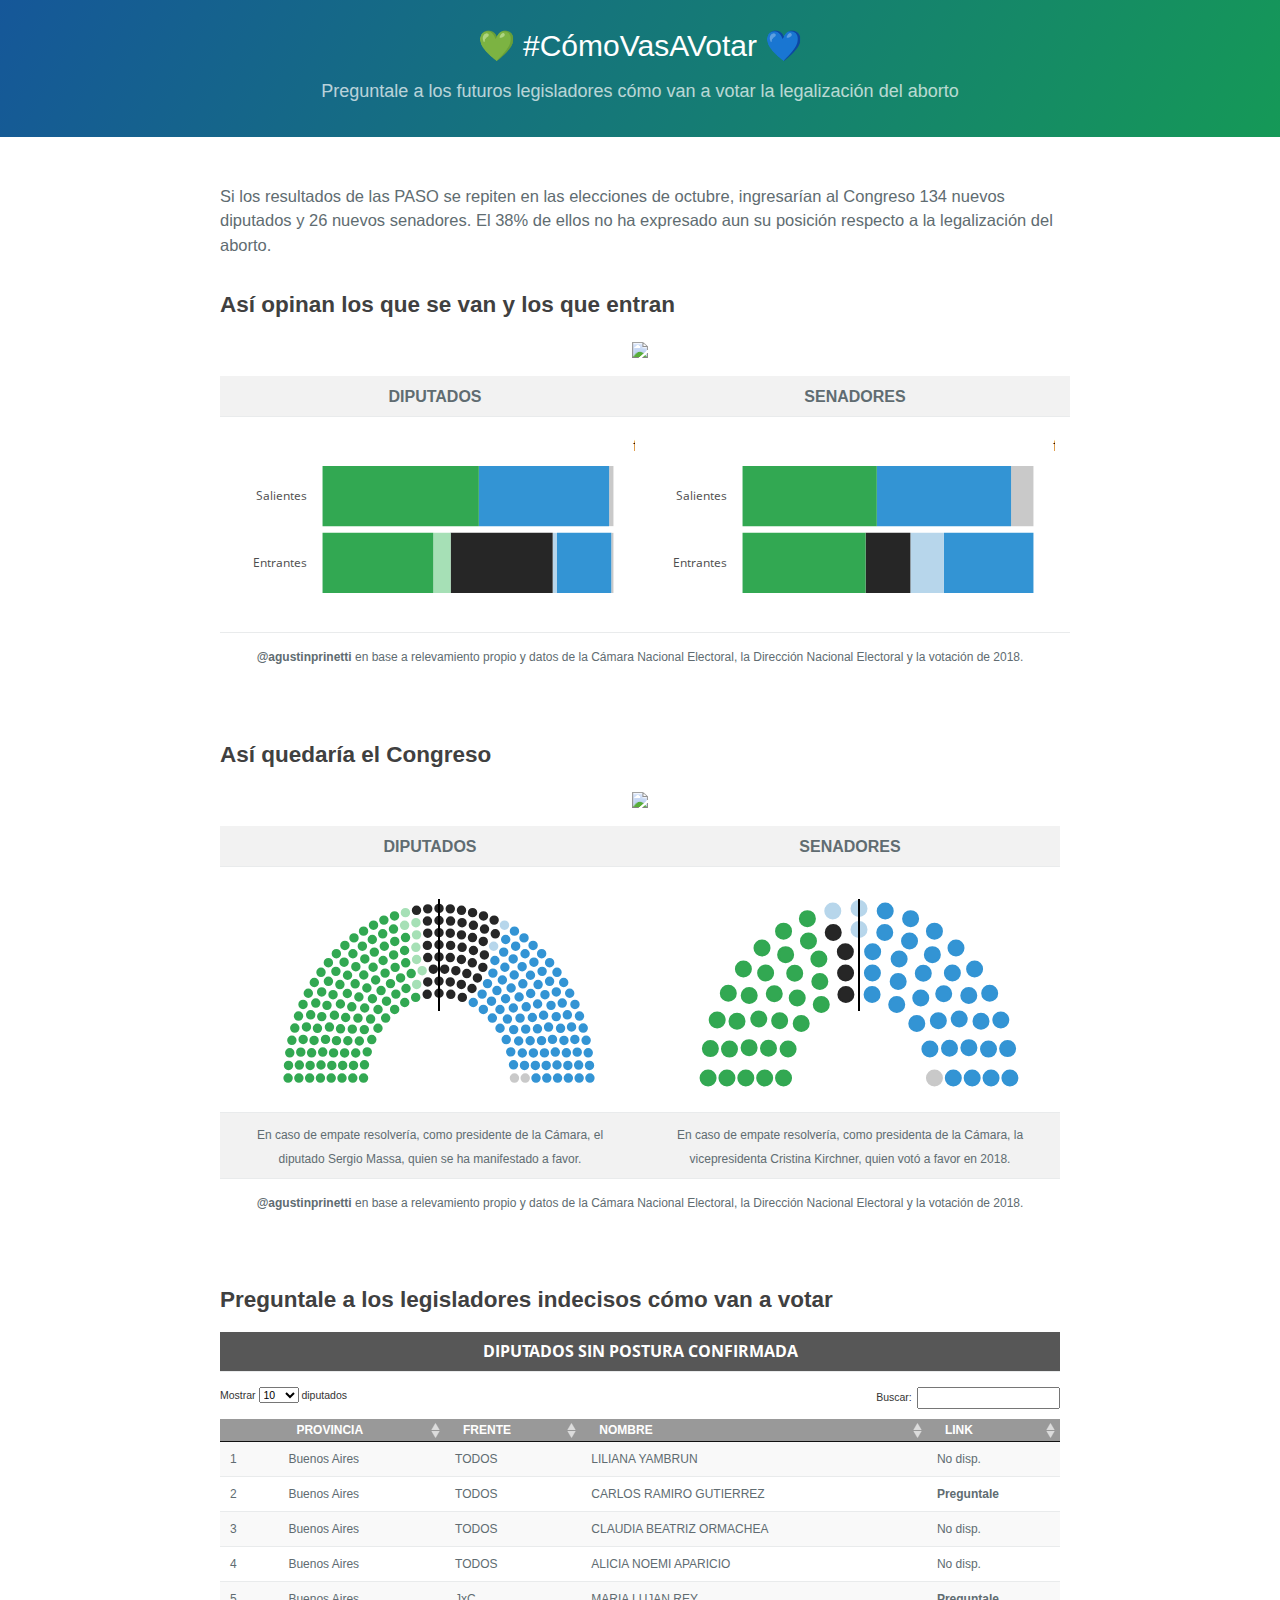
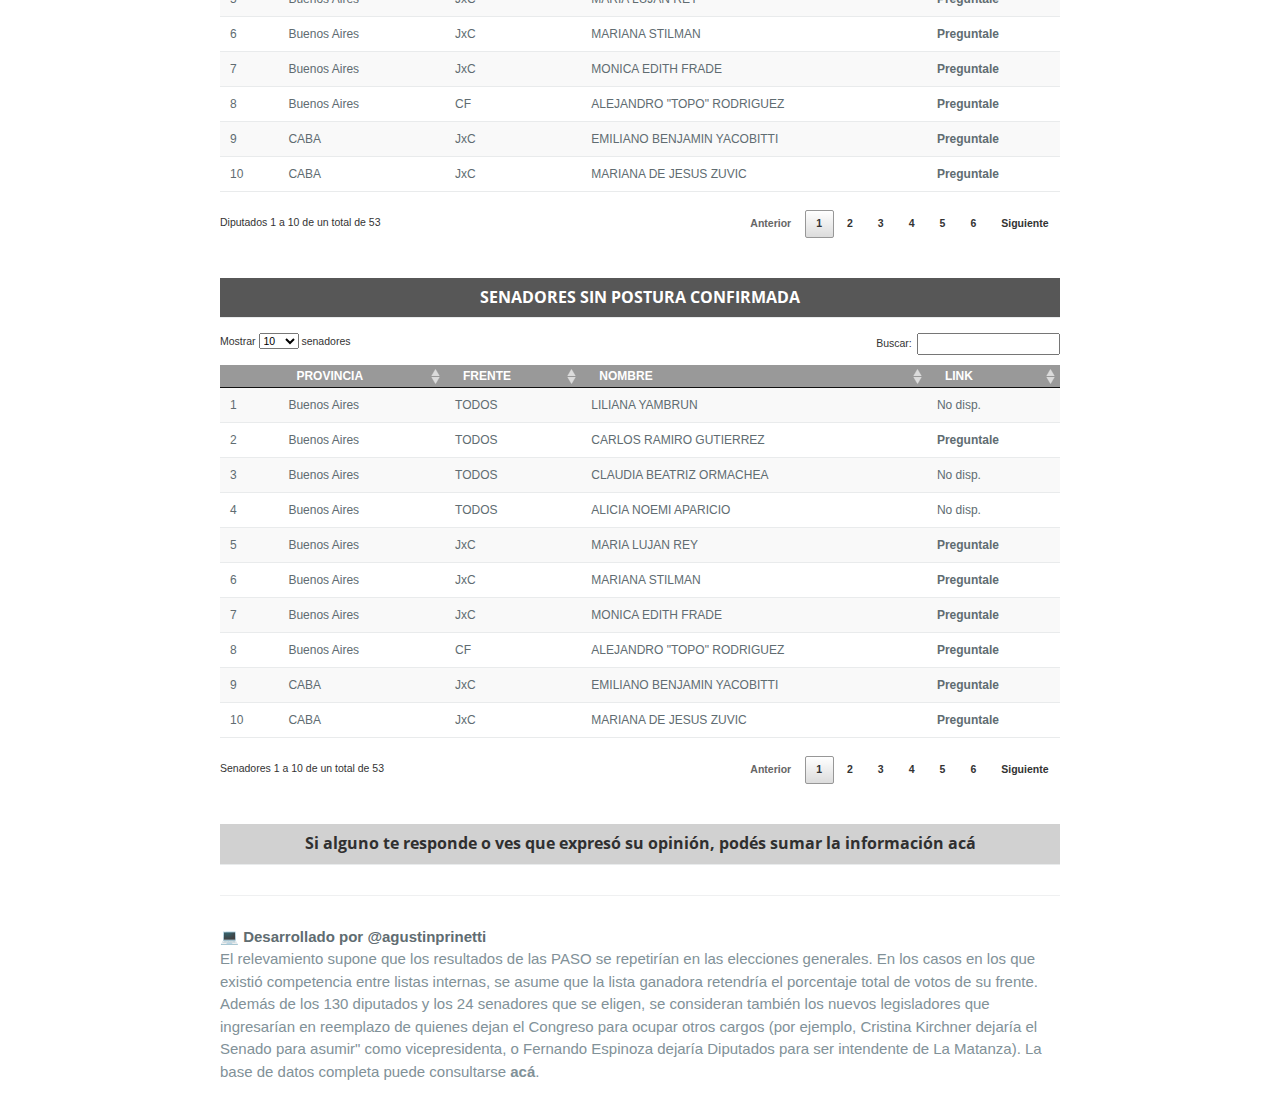
==== commit 471ccf01: "Update index.html" ====
--- a/index.html
+++ b/index.html
@@ -76,8 +76,8 @@
 <td style="width: 100%; text-align: center; height: 18px;">
 <span style="font-family: tahoma, arial, helvetica, sans-serif;">
 <center>
-<div id="htmlwidget-d378985fb657eac1fc6a" style="width:400px;height:200px;" class="plotly html-widget"></div>
-<script type="application/json" data-for="htmlwidget-d378985fb657eac1fc6a">{"x":{"data":[{"orientation":"h","width":[0.9,0.9],"base":[133,132],"x":[1,2],"y":[1,2],"text":["1","2"],"type":"bar","marker":{"autocolorscale":false,"color":"rgba(201,201,201,1)","line":{"width":1.88976377952756,"color":"transparent"}},"name":"6 Abstención o ausente","legendgroup":"6 Abstención o ausente","showlegend":true,"xaxis":"x","yaxis":"y","hoverinfo":"text","frame":null},{"orientation":"h","width":[0.9,0.9],"base":[108,72],"x":[25,60],"y":[1,2],"text":["25","60"],"type":"bar","marker":{"autocolorscale":false,"color":"rgba(51,148,212,1)","line":{"width":1.88976377952756,"color":"transparent"}},"name":"5 En contra","legendgroup":"5 En contra","showlegend":true,"xaxis":"x","yaxis":"y","hoverinfo":"text","frame":null},{"orientation":"h","width":[0.9,0.9],"base":[106,72],"x":[2,0],"y":[1,2],"text":["2","0"],"type":"bar","marker":{"autocolorscale":false,"color":"rgba(183,214,235,1)","line":{"width":1.88976377952756,"color":"transparent"}},"name":"4 Probablemente en contra","legendgroup":"4 Probablemente en contra","showlegend":true,"xaxis":"x","yaxis":"y","hoverinfo":"text","frame":null},{"orientation":"h","width":[0.9,0.9],"base":[59,72],"x":[47,0],"y":[1,2],"text":["47","0"],"type":"bar","marker":{"autocolorscale":false,"color":"rgba(38,38,38,1)","line":{"width":1.88976377952756,"color":"transparent"}},"name":"3 No se expresó","legendgroup":"3 No se expresó","showlegend":true,"xaxis":"x","yaxis":"y","hoverinfo":"text","frame":null},{"orientation":"h","width":[0.9,0.9],"base":[51,72],"x":[8,0],"y":[1,2],"text":["8","0"],"type":"bar","marker":{"autocolorscale":false,"color":"rgba(166,224,182,1)","line":{"width":1.88976377952756,"color":"transparent"}},"name":"2 Probablemente a favor","legendgroup":"2 Probablemente a favor","showlegend":true,"xaxis":"x","yaxis":"y","hoverinfo":"text","frame":null},{"orientation":"h","width":[0.9,0.9],"base":[0,0],"x":[51,72],"y":[1,2],"text":["51","72"],"type":"bar","marker":{"autocolorscale":false,"color":"rgba(50,168,82,1)","line":{"width":1.88976377952756,"color":"transparent"}},"name":"1 A favor","legendgroup":"1 A favor","showlegend":true,"xaxis":"x","yaxis":"y","hoverinfo":"text","frame":null}],"layout":{"margin":{"t":30.6118721461187,"r":7.30593607305936,"b":18.2648401826484,"l":63.5616438356165},"font":{"color":"rgba(0,0,0,1)","family":"","size":14.6118721461187},"xaxis":{"domain":[0,1],"automargin":true,"type":"linear","autorange":false,"range":[-6.7,140.7],"tickmode":"array","ticktext":["0","50","100"],"tickvals":[0,50,100],"categoryorder":"array","categoryarray":["0","50","100"],"nticks":null,"ticks":"","tickcolor":null,"ticklen":3.65296803652968,"tickwidth":0,"showticklabels":false,"tickfont":{"color":null,"family":null,"size":0},"tickangle":-0,"showline":false,"linecolor":null,"linewidth":0,"showgrid":false,"gridcolor":null,"gridwidth":0,"zeroline":false,"anchor":"y","title":{"text":"","font":{"color":"rgba(0,0,0,1)","family":"","size":14.6118721461187}},"hoverformat":".2f"},"yaxis":{"domain":[0,1],"automargin":true,"type":"linear","autorange":false,"range":[0.4,2.6],"tickmode":"array","ticktext":["Entrantes","Salientes"],"tickvals":[1,2],"categoryorder":"array","categoryarray":["Entrantes","Salientes"],"nticks":null,"ticks":"","tickcolor":null,"ticklen":3.65296803652968,"tickwidth":0,"showticklabels":true,"tickfont":{"color":"rgba(77,77,77,1)","family":"","size":11.689497716895},"tickangle":-0,"showline":false,"linecolor":null,"linewidth":0,"showgrid":false,"gridcolor":null,"gridwidth":0,"zeroline":false,"anchor":"x","title":{"text":"","font":{"color":"rgba(0,0,0,1)","family":"","size":14.6118721461187}},"hoverformat":".2f"},"shapes":[{"type":"rect","fillcolor":null,"line":{"color":null,"width":0,"linetype":[]},"yref":"paper","xref":"paper","x0":0,"x1":1,"y0":0,"y1":1}],"showlegend":false,"legend":{"bgcolor":null,"bordercolor":null,"borderwidth":0,"font":{"color":"rgba(0,0,0,1)","family":"","size":11.689497716895},"y":0.844094488188976},"annotations":[{"text":"forcats::fct_rev(Voto)","x":1.02,"y":1,"showarrow":false,"ax":0,"ay":0,"font":{"color":"rgba(0,0,0,1)","family":"","size":14.6118721461187},"xref":"paper","yref":"paper","textangle":-0,"xanchor":"left","yanchor":"bottom","legendTitle":true}],"hovermode":"closest","width":400,"height":200,"barmode":"relative"},"config":{"doubleClick":"reset","showSendToCloud":false,"displayModeBar":false},"source":"A","attrs":{"2fb419072ba0":{"x":{},"y":{},"fill":{},"text":{},"type":"bar"}},"cur_data":"2fb419072ba0","visdat":{"2fb419072ba0":["function (y) ","x"]},"highlight":{"on":"plotly_click","persistent":false,"dynamic":false,"selectize":false,"opacityDim":0.2,"selected":{"opacity":1},"debounce":0},"shinyEvents":["plotly_hover","plotly_click","plotly_selected","plotly_relayout","plotly_brushed","plotly_brushing","plotly_clickannotation","plotly_doubleclick","plotly_deselect","plotly_afterplot"],"base_url":"https://plot.ly"},"evals":[],"jsHooks":[]}</script>
+<div id="htmlwidget-8d3a5d0d5b95c626ad2c" style="width:400px;height:200px;" class="plotly html-widget"></div>
+<script type="application/json" data-for="htmlwidget-8d3a5d0d5b95c626ad2c">{"x":{"data":[{"orientation":"h","width":[0.9,0.9],"base":[133,132],"x":[1,2],"y":[1,2],"text":["1","2"],"type":"bar","marker":{"autocolorscale":false,"color":"rgba(201,201,201,1)","line":{"width":1.88976377952756,"color":"transparent"}},"name":"6 Abstención o ausente","legendgroup":"6 Abstención o ausente","showlegend":true,"xaxis":"x","yaxis":"y","hoverinfo":"text","frame":null},{"orientation":"h","width":[0.9,0.9],"base":[108,72],"x":[25,60],"y":[1,2],"text":["25","60"],"type":"bar","marker":{"autocolorscale":false,"color":"rgba(51,148,212,1)","line":{"width":1.88976377952756,"color":"transparent"}},"name":"5 En contra","legendgroup":"5 En contra","showlegend":true,"xaxis":"x","yaxis":"y","hoverinfo":"text","frame":null},{"orientation":"h","width":[0.9,0.9],"base":[106,72],"x":[2,0],"y":[1,2],"text":["2","0"],"type":"bar","marker":{"autocolorscale":false,"color":"rgba(183,214,235,1)","line":{"width":1.88976377952756,"color":"transparent"}},"name":"4 Probablemente en contra","legendgroup":"4 Probablemente en contra","showlegend":true,"xaxis":"x","yaxis":"y","hoverinfo":"text","frame":null},{"orientation":"h","width":[0.9,0.9],"base":[59,72],"x":[47,0],"y":[1,2],"text":["47","0"],"type":"bar","marker":{"autocolorscale":false,"color":"rgba(38,38,38,1)","line":{"width":1.88976377952756,"color":"transparent"}},"name":"3 No se expresó","legendgroup":"3 No se expresó","showlegend":true,"xaxis":"x","yaxis":"y","hoverinfo":"text","frame":null},{"orientation":"h","width":[0.9,0.9],"base":[51,72],"x":[8,0],"y":[1,2],"text":["8","0"],"type":"bar","marker":{"autocolorscale":false,"color":"rgba(166,224,182,1)","line":{"width":1.88976377952756,"color":"transparent"}},"name":"2 Probablemente a favor","legendgroup":"2 Probablemente a favor","showlegend":true,"xaxis":"x","yaxis":"y","hoverinfo":"text","frame":null},{"orientation":"h","width":[0.9,0.9],"base":[0,0],"x":[51,72],"y":[1,2],"text":["51","72"],"type":"bar","marker":{"autocolorscale":false,"color":"rgba(50,168,82,1)","line":{"width":1.88976377952756,"color":"transparent"}},"name":"1 A favor","legendgroup":"1 A favor","showlegend":true,"xaxis":"x","yaxis":"y","hoverinfo":"text","frame":null}],"layout":{"margin":{"t":30.6118721461187,"r":7.30593607305936,"b":18.2648401826484,"l":63.5616438356165},"font":{"color":"rgba(0,0,0,1)","family":"","size":14.6118721461187},"xaxis":{"domain":[0,1],"automargin":true,"type":"linear","autorange":false,"range":[-6.7,140.7],"tickmode":"array","ticktext":["0","50","100"],"tickvals":[0,50,100],"categoryorder":"array","categoryarray":["0","50","100"],"nticks":null,"ticks":"","tickcolor":null,"ticklen":3.65296803652968,"tickwidth":0,"showticklabels":false,"tickfont":{"color":null,"family":null,"size":0},"tickangle":-0,"showline":false,"linecolor":null,"linewidth":0,"showgrid":false,"gridcolor":null,"gridwidth":0,"zeroline":false,"anchor":"y","title":{"text":"","font":{"color":"rgba(0,0,0,1)","family":"","size":14.6118721461187}},"hoverformat":".2f"},"yaxis":{"domain":[0,1],"automargin":true,"type":"linear","autorange":false,"range":[0.4,2.6],"tickmode":"array","ticktext":["Entrantes","Salientes"],"tickvals":[1,2],"categoryorder":"array","categoryarray":["Entrantes","Salientes"],"nticks":null,"ticks":"","tickcolor":null,"ticklen":3.65296803652968,"tickwidth":0,"showticklabels":true,"tickfont":{"color":"rgba(77,77,77,1)","family":"","size":11.689497716895},"tickangle":-0,"showline":false,"linecolor":null,"linewidth":0,"showgrid":false,"gridcolor":null,"gridwidth":0,"zeroline":false,"anchor":"x","title":{"text":"","font":{"color":"rgba(0,0,0,1)","family":"","size":14.6118721461187}},"hoverformat":".2f"},"shapes":[{"type":"rect","fillcolor":null,"line":{"color":null,"width":0,"linetype":[]},"yref":"paper","xref":"paper","x0":0,"x1":1,"y0":0,"y1":1}],"showlegend":false,"legend":{"bgcolor":null,"bordercolor":null,"borderwidth":0,"font":{"color":"rgba(0,0,0,1)","family":"","size":11.689497716895},"y":0.844094488188976},"annotations":[{"text":"forcats::fct_rev(Voto)","x":1.02,"y":1,"showarrow":false,"ax":0,"ay":0,"font":{"color":"rgba(0,0,0,1)","family":"","size":14.6118721461187},"xref":"paper","yref":"paper","textangle":-0,"xanchor":"left","yanchor":"bottom","legendTitle":true}],"hovermode":"closest","width":400,"height":200,"barmode":"relative"},"config":{"doubleClick":"reset","showSendToCloud":false,"displayModeBar":false},"source":"A","attrs":{"39b41abc7de4":{"x":{},"y":{},"fill":{},"text":{},"type":"bar"}},"cur_data":"39b41abc7de4","visdat":{"39b41abc7de4":["function (y) ","x"]},"highlight":{"on":"plotly_click","persistent":false,"dynamic":false,"selectize":false,"opacityDim":0.2,"selected":{"opacity":1},"debounce":0},"shinyEvents":["plotly_hover","plotly_click","plotly_selected","plotly_relayout","plotly_brushed","plotly_brushing","plotly_clickannotation","plotly_doubleclick","plotly_deselect","plotly_afterplot"],"base_url":"https://plot.ly"},"evals":[],"jsHooks":[]}</script>
 </center>
 </span>
 </td>
@@ -97,8 +97,8 @@
 <td style="width: 100%; text-align: center; height: 18px;">
 <span style="font-family: tahoma, arial, helvetica, sans-serif;">
 <center>
-<div id="htmlwidget-e7b5b1f3d6f42a741413" style="width:400px;height:200px;" class="plotly html-widget"></div>
-<script type="application/json" data-for="htmlwidget-e7b5b1f3d6f42a741413">{"x":{"data":[{"orientation":"h","width":[0.9,0.9],"base":[26,24],"x":[0,2],"y":[1,2],"text":["0","2"],"type":"bar","marker":{"autocolorscale":false,"color":"rgba(201,201,201,1)","line":{"width":1.88976377952756,"color":"transparent"}},"name":"6 Abstención o ausente","legendgroup":"6 Abstención o ausente","showlegend":true,"xaxis":"x","yaxis":"y","hoverinfo":"text","frame":null},{"orientation":"h","width":[0.9,0.9],"base":[18,12],"x":[8,12],"y":[1,2],"text":["8","12"],"type":"bar","marker":{"autocolorscale":false,"color":"rgba(51,148,212,1)","line":{"width":1.88976377952756,"color":"transparent"}},"name":"5 En contra","legendgroup":"5 En contra","showlegend":true,"xaxis":"x","yaxis":"y","hoverinfo":"text","frame":null},{"orientation":"h","width":[0.9,0.9],"base":[15,12],"x":[3,0],"y":[1,2],"text":["3","0"],"type":"bar","marker":{"autocolorscale":false,"color":"rgba(183,214,235,1)","line":{"width":1.88976377952756,"color":"transparent"}},"name":"4 Probablemente en contra","legendgroup":"4 Probablemente en contra","showlegend":true,"xaxis":"x","yaxis":"y","hoverinfo":"text","frame":null},{"orientation":"h","width":[0.9,0.9],"base":[11,12],"x":[4,0],"y":[1,2],"text":["4","0"],"type":"bar","marker":{"autocolorscale":false,"color":"rgba(38,38,38,1)","line":{"width":1.88976377952756,"color":"transparent"}},"name":"3 No se expresó","legendgroup":"3 No se expresó","showlegend":true,"xaxis":"x","yaxis":"y","hoverinfo":"text","frame":null},{"orientation":"h","width":[0.9,0.9],"base":[11,12],"x":[0,0],"y":[1,2],"text":"0","type":"bar","marker":{"autocolorscale":false,"color":"rgba(166,224,182,1)","line":{"width":1.88976377952756,"color":"transparent"}},"name":"2 Probablemente a favor","legendgroup":"2 Probablemente a favor","showlegend":true,"xaxis":"x","yaxis":"y","hoverinfo":"text","frame":null},{"orientation":"h","width":[0.9,0.9],"base":[0,0],"x":[11,12],"y":[1,2],"text":["11","12"],"type":"bar","marker":{"autocolorscale":false,"color":"rgba(50,168,82,1)","line":{"width":1.88976377952756,"color":"transparent"}},"name":"1 A favor","legendgroup":"1 A favor","showlegend":true,"xaxis":"x","yaxis":"y","hoverinfo":"text","frame":null}],"layout":{"margin":{"t":30.6118721461187,"r":7.30593607305936,"b":18.2648401826484,"l":63.5616438356165},"font":{"color":"rgba(0,0,0,1)","family":"","size":14.6118721461187},"xaxis":{"domain":[0,1],"automargin":true,"type":"linear","autorange":false,"range":[-1.3,27.3],"tickmode":"array","ticktext":["0","10","20"],"tickvals":[0,10,20],"categoryorder":"array","categoryarray":["0","10","20"],"nticks":null,"ticks":"","tickcolor":null,"ticklen":3.65296803652968,"tickwidth":0,"showticklabels":false,"tickfont":{"color":null,"family":null,"size":0},"tickangle":-0,"showline":false,"linecolor":null,"linewidth":0,"showgrid":false,"gridcolor":null,"gridwidth":0,"zeroline":false,"anchor":"y","title":{"text":"","font":{"color":"rgba(0,0,0,1)","family":"","size":14.6118721461187}},"hoverformat":".2f"},"yaxis":{"domain":[0,1],"automargin":true,"type":"linear","autorange":false,"range":[0.4,2.6],"tickmode":"array","ticktext":["Entrantes","Salientes"],"tickvals":[1,2],"categoryorder":"array","categoryarray":["Entrantes","Salientes"],"nticks":null,"ticks":"","tickcolor":null,"ticklen":3.65296803652968,"tickwidth":0,"showticklabels":true,"tickfont":{"color":"rgba(77,77,77,1)","family":"","size":11.689497716895},"tickangle":-0,"showline":false,"linecolor":null,"linewidth":0,"showgrid":false,"gridcolor":null,"gridwidth":0,"zeroline":false,"anchor":"x","title":{"text":"","font":{"color":"rgba(0,0,0,1)","family":"","size":14.6118721461187}},"hoverformat":".2f"},"shapes":[{"type":"rect","fillcolor":null,"line":{"color":null,"width":0,"linetype":[]},"yref":"paper","xref":"paper","x0":0,"x1":1,"y0":0,"y1":1}],"showlegend":false,"legend":{"bgcolor":null,"bordercolor":null,"borderwidth":0,"font":{"color":"rgba(0,0,0,1)","family":"","size":11.689497716895},"y":0.844094488188976},"annotations":[{"text":"forcats::fct_rev(Voto)","x":1.02,"y":1,"showarrow":false,"ax":0,"ay":0,"font":{"color":"rgba(0,0,0,1)","family":"","size":14.6118721461187},"xref":"paper","yref":"paper","textangle":-0,"xanchor":"left","yanchor":"bottom","legendTitle":true}],"hovermode":"closest","width":400,"height":200,"barmode":"relative"},"config":{"doubleClick":"reset","showSendToCloud":false,"displayModeBar":false},"source":"A","attrs":{"2fb4778e349":{"x":{},"y":{},"fill":{},"text":{},"type":"bar"}},"cur_data":"2fb4778e349","visdat":{"2fb4778e349":["function (y) ","x"]},"highlight":{"on":"plotly_click","persistent":false,"dynamic":false,"selectize":false,"opacityDim":0.2,"selected":{"opacity":1},"debounce":0},"shinyEvents":["plotly_hover","plotly_click","plotly_selected","plotly_relayout","plotly_brushed","plotly_brushing","plotly_clickannotation","plotly_doubleclick","plotly_deselect","plotly_afterplot"],"base_url":"https://plot.ly"},"evals":[],"jsHooks":[]}</script>
+<div id="htmlwidget-5020de62d57cb75131a3" style="width:400px;height:200px;" class="plotly html-widget"></div>
+<script type="application/json" data-for="htmlwidget-5020de62d57cb75131a3">{"x":{"data":[{"orientation":"h","width":[0.9,0.9],"base":[26,24],"x":[0,2],"y":[1,2],"text":["0","2"],"type":"bar","marker":{"autocolorscale":false,"color":"rgba(201,201,201,1)","line":{"width":1.88976377952756,"color":"transparent"}},"name":"6 Abstención o ausente","legendgroup":"6 Abstención o ausente","showlegend":true,"xaxis":"x","yaxis":"y","hoverinfo":"text","frame":null},{"orientation":"h","width":[0.9,0.9],"base":[18,12],"x":[8,12],"y":[1,2],"text":["8","12"],"type":"bar","marker":{"autocolorscale":false,"color":"rgba(51,148,212,1)","line":{"width":1.88976377952756,"color":"transparent"}},"name":"5 En contra","legendgroup":"5 En contra","showlegend":true,"xaxis":"x","yaxis":"y","hoverinfo":"text","frame":null},{"orientation":"h","width":[0.9,0.9],"base":[15,12],"x":[3,0],"y":[1,2],"text":["3","0"],"type":"bar","marker":{"autocolorscale":false,"color":"rgba(183,214,235,1)","line":{"width":1.88976377952756,"color":"transparent"}},"name":"4 Probablemente en contra","legendgroup":"4 Probablemente en contra","showlegend":true,"xaxis":"x","yaxis":"y","hoverinfo":"text","frame":null},{"orientation":"h","width":[0.9,0.9],"base":[11,12],"x":[4,0],"y":[1,2],"text":["4","0"],"type":"bar","marker":{"autocolorscale":false,"color":"rgba(38,38,38,1)","line":{"width":1.88976377952756,"color":"transparent"}},"name":"3 No se expresó","legendgroup":"3 No se expresó","showlegend":true,"xaxis":"x","yaxis":"y","hoverinfo":"text","frame":null},{"orientation":"h","width":[0.9,0.9],"base":[11,12],"x":[0,0],"y":[1,2],"text":"0","type":"bar","marker":{"autocolorscale":false,"color":"rgba(166,224,182,1)","line":{"width":1.88976377952756,"color":"transparent"}},"name":"2 Probablemente a favor","legendgroup":"2 Probablemente a favor","showlegend":true,"xaxis":"x","yaxis":"y","hoverinfo":"text","frame":null},{"orientation":"h","width":[0.9,0.9],"base":[0,0],"x":[11,12],"y":[1,2],"text":["11","12"],"type":"bar","marker":{"autocolorscale":false,"color":"rgba(50,168,82,1)","line":{"width":1.88976377952756,"color":"transparent"}},"name":"1 A favor","legendgroup":"1 A favor","showlegend":true,"xaxis":"x","yaxis":"y","hoverinfo":"text","frame":null}],"layout":{"margin":{"t":30.6118721461187,"r":7.30593607305936,"b":18.2648401826484,"l":63.5616438356165},"font":{"color":"rgba(0,0,0,1)","family":"","size":14.6118721461187},"xaxis":{"domain":[0,1],"automargin":true,"type":"linear","autorange":false,"range":[-1.3,27.3],"tickmode":"array","ticktext":["0","10","20"],"tickvals":[0,10,20],"categoryorder":"array","categoryarray":["0","10","20"],"nticks":null,"ticks":"","tickcolor":null,"ticklen":3.65296803652968,"tickwidth":0,"showticklabels":false,"tickfont":{"color":null,"family":null,"size":0},"tickangle":-0,"showline":false,"linecolor":null,"linewidth":0,"showgrid":false,"gridcolor":null,"gridwidth":0,"zeroline":false,"anchor":"y","title":{"text":"","font":{"color":"rgba(0,0,0,1)","family":"","size":14.6118721461187}},"hoverformat":".2f"},"yaxis":{"domain":[0,1],"automargin":true,"type":"linear","autorange":false,"range":[0.4,2.6],"tickmode":"array","ticktext":["Entrantes","Salientes"],"tickvals":[1,2],"categoryorder":"array","categoryarray":["Entrantes","Salientes"],"nticks":null,"ticks":"","tickcolor":null,"ticklen":3.65296803652968,"tickwidth":0,"showticklabels":true,"tickfont":{"color":"rgba(77,77,77,1)","family":"","size":11.689497716895},"tickangle":-0,"showline":false,"linecolor":null,"linewidth":0,"showgrid":false,"gridcolor":null,"gridwidth":0,"zeroline":false,"anchor":"x","title":{"text":"","font":{"color":"rgba(0,0,0,1)","family":"","size":14.6118721461187}},"hoverformat":".2f"},"shapes":[{"type":"rect","fillcolor":null,"line":{"color":null,"width":0,"linetype":[]},"yref":"paper","xref":"paper","x0":0,"x1":1,"y0":0,"y1":1}],"showlegend":false,"legend":{"bgcolor":null,"bordercolor":null,"borderwidth":0,"font":{"color":"rgba(0,0,0,1)","family":"","size":11.689497716895},"y":0.844094488188976},"annotations":[{"text":"forcats::fct_rev(Voto)","x":1.02,"y":1,"showarrow":false,"ax":0,"ay":0,"font":{"color":"rgba(0,0,0,1)","family":"","size":14.6118721461187},"xref":"paper","yref":"paper","textangle":-0,"xanchor":"left","yanchor":"bottom","legendTitle":true}],"hovermode":"closest","width":400,"height":200,"barmode":"relative"},"config":{"doubleClick":"reset","showSendToCloud":false,"displayModeBar":false},"source":"A","attrs":{"39b47d976171":{"x":{},"y":{},"fill":{},"text":{},"type":"bar"}},"cur_data":"39b47d976171","visdat":{"39b47d976171":["function (y) ","x"]},"highlight":{"on":"plotly_click","persistent":false,"dynamic":false,"selectize":false,"opacityDim":0.2,"selected":{"opacity":1},"debounce":0},"shinyEvents":["plotly_hover","plotly_click","plotly_selected","plotly_relayout","plotly_brushed","plotly_brushing","plotly_clickannotation","plotly_doubleclick","plotly_deselect","plotly_afterplot"],"base_url":"https://plot.ly"},"evals":[],"jsHooks":[]}</script>
 </center>
 </span>
 </td>
@@ -132,8 +132,8 @@
 <td style="width: 100%; text-align: center; height: 18px;">
 <span style="font-family: tahoma, arial, helvetica, sans-serif;">
 <center>
-<div id="htmlwidget-c61e75ed83116dddb224" style="width:350px;height:230px;" class="plotly html-widget"></div>
-<script type="application/json" data-for="htmlwidget-c61e75ed83116dddb224">{"x":{"data":[{"x":[-2,-1.857142857,-1.714285714,-1.571428571,-1.428571429,-1.285714286,-1.142857143,-1,-1.994407594,-1.850799773,-1.70776234,-1.563861713,-1.420745565,-1.277020746,-1.133079842,-1.977661652,-0.987688341,-1.831813849,-1.688241862,-1.541234012,-1.397353715,-1.949855824,-1.251057691,-1.80031478,-1.655872845,-1.10391523,-1.503763385,-1.911145612,-1.358652166,-0.951056516,-1.756517735,-1.610901636,-1.208176227,-1.861747497,-1.451810694,-1.055862323,-1.700721892,-1.305064939,-1.553670492,-1.801937736,-1.148956252,-0.891006524,-1.385876273,-1.633308395,-1.732050808,-1.484614978,-1.237179148,-0.989743319,-1.554737745,-1.074198615,-1.306595105,-1.652477549,-1.404260647,-1.155738563,-0.809016994,-0.906689532,-1.46554666,-1.563662965,-1.214730712,-1.313219045,-0.984914284,-1.061635465,-1.366344406,-1.466103744,-1.212183053,-1.111167799,-0.808122036,-0.707106781,-0.882310677,-1.360345476,-1.257808633,-0.955900866,-1.101921617,-0.996903732,-1.246979604,-1.140680752,-0.695727347,-0.767775332,-0.839693218,-0.587785252,-0.983273891,-1.126640116,-0.873038938,-1.015760865,-1,-0.857142857,-0.714285714,-0.642857143,-0.571428571,-0.883902301,-0.740766301,-0.4539905,-0.867767478,-0.724488449,-0.581052347,-0.746005789,-0.509245413,-0.601359679,-0.437352494,-0.730682049,-0.586320246,-0.6030133,-0.441452849,-0.309016994,-0.589510349,-0.456161636,-0.368747013,-0.443689792],"y":[2.45e-016,2.27e-016,2.1e-016,1.92e-016,1.75e-016,1.57e-016,1.4e-016,1.22e-016,0.149460187,0.153361642,0.149409845,0.154026935,0.149326376,0.149262318,0.149172791,0.298084532,0.156434465,0.305675668,0.29768259,0.306570506,0.297016701,0.445041868,0.29650612,0.455901619,0.443689792,0.295793194,0.456161636,0.589510349,0.441452849,0.309016994,0.6030133,0.586320246,0.439740184,0.730682049,0.601359679,0.437352494,0.746005789,0.581052347,0.724488449,0.867767478,0.577027517,0.4539905,0.740766301,0.883902301,1,0.857142857,0.714285714,0.571428571,1.015760865,0.706511543,0.873038938,1.126640116,0.983273891,0.839693218,0.587785252,0.695727347,1.140680752,1.246979604,0.996903732,1.101921617,0.826441212,0.955900866,1.257808633,1.360345476,1.212183053,1.111167799,0.808122036,0.707106781,0.935194682,1.466103744,1.366344406,1.061635465,1.313219045,1.214730712,1.563662965,1.46554666,0.906689532,1.031301248,1.155738563,0.809016994,1.404260647,1.652477549,1.306595105,1.554737745,1.732050808,1.484614978,1.237179148,1.113461233,0.989743319,1.633308395,1.385876273,0.891006524,1.801937736,1.553670492,1.305064939,1.700721892,1.180563566,1.451810694,1.055862323,1.861747497,1.610901636,1.756517735,1.358652166,0.951056516,1.911145612,1.503763385,1.231700802,1.655872845],"text":["Nombre: LAURA V. ALONSO <br />Provincia: Buenos Aires <br />Postura: A favor <br />Mandato: 2017 a 2021","Nombre: DANIEL FERNANDO ARROYO <br />Provincia: Buenos Aires <br />Postura: A favor <br />Mandato: 2017 a 2021","Nombre: EDUARDO BUCCA <br />Provincia: Buenos Aires <br />Postura: A favor <br />Mandato: 2017 a 2021","Nombre: WALTER CORREA <br />Provincia: Buenos Aires <br />Postura: A favor <br />Mandato: 2017 a 2021","Nombre: JOSE IGNACIO DE MENDIGUREN <br />Provincia: Buenos Aires <br />Postura: A favor <br />Mandato: 2017 a 2021","Nombre: NICOLAS DEL CAÑO <br />Provincia: Buenos Aires <br />Postura: A favor <br />Mandato: 2017 a 2021","Nombre: ROMINA DEL PLA <br />Provincia: Buenos Aires <br />Postura: A favor <br />Mandato: 2017 a 2021","Nombre: CARLOS ALBERTO FERNANDEZ <br />Provincia: Buenos Aires <br />Postura: A favor <br />Mandato: 2017 a 2021","Nombre: MONICA MACHA <br />Provincia: Buenos Aires <br />Postura: A favor <br />Mandato: 2017 a 2021","Nombre: JOSEFINA MENDOZA <br />Provincia: Buenos Aires <br />Postura: A favor <br />Mandato: 2017 a 2021","Nombre: LEOPOLDO RAUL GUIDO MOREAU <br />Provincia: Buenos Aires <br />Postura: A favor <br />Mandato: 2017 a 2021","Nombre: MARIA GRACIELA OCAÑA <br />Provincia: Buenos Aires <br />Postura: A favor <br />Mandato: 2017 a 2021","Nombre: HORACIO PIETRAGALLA CORTI <br />Provincia: Buenos Aires <br />Postura: A favor <br />Mandato: 2017 a 2021","Nombre: FABIO JOSE QUETGLAS <br />Provincia: Buenos Aires <br />Postura: A favor <br />Mandato: 2017 a 2021","Nombre: LAURA RUSSO <br />Provincia: Buenos Aires <br />Postura: A favor <br />Mandato: 2017 a 2021","Nombre: ROBERTO SALVAREZZA <br />Provincia: Buenos Aires <br />Postura: A favor <br />Mandato: 2017 a 2021","Nombre: DANIEL SCIOLI <br />Provincia: Buenos Aires <br />Postura: A favor <br />Mandato: 2017 a 2021","Nombre: MAGDALENA SIERRA <br />Provincia: Buenos Aires <br />Postura: A favor <br />Mandato: 2017 a 2021","Nombre: VANESA SILEY <br />Provincia: Buenos Aires <br />Postura: A favor <br />Mandato: 2017 a 2021","Nombre: FELIPE CARLOS SOLA <br />Provincia: Buenos Aires <br />Postura: A favor <br />Mandato: 2017 a 2021","Nombre: MIRTA TUNDIS <br />Provincia: Buenos Aires <br />Postura: A favor <br />Mandato: 2017 a 2021","Nombre: FERNANDA VALLEJOS <br />Provincia: Buenos Aires <br />Postura: A favor <br />Mandato: 2017 a 2021","Nombre: HUGO YASKY <br />Provincia: Buenos Aires <br />Postura: A favor <br />Mandato: 2017 a 2021","Nombre: AIDA BEATRIZ MAXIMA AYALA <br />Provincia: Chaco <br />Postura: A favor <br />Mandato: 2017 a 2021","Nombre: GUSTAVO MENNA <br />Provincia: Chubut <br />Postura: A favor <br />Mandato: 2017 a 2021","Nombre: JUAN CABANDIE <br />Provincia: CABA <br />Postura: A favor <br />Mandato: 2017 a 2021","Nombre: ANA CARLA CARRIZO <br />Provincia: CABA <br />Postura: A favor <br />Mandato: 2017 a 2021","Nombre: GABRIELA CERRUTI <br />Provincia: CABA <br />Postura: A favor <br />Mandato: 2017 a 2021","Nombre: DANIEL FILMUS <br />Provincia: CABA <br />Postura: A favor <br />Mandato: 2017 a 2021","Nombre: ALEJANDRO GARCIA <br />Provincia: CABA <br />Postura: A favor <br />Mandato: 2017 a 2021","Nombre: FERNANDO ADOLFO IGLESIAS <br />Provincia: CABA <br />Postura: A favor <br />Mandato: 2017 a 2021","Nombre: JUAN MANUEL LOPEZ <br />Provincia: CABA <br />Postura: A favor <br />Mandato: 2017 a 2021","Nombre: ÁLVARO DE LAMADRID * <br />Provincia: CABA <br />Postura: A favor <br />Mandato: 2017 a 2021","Nombre: FACUNDO SUAREZ LASTRA <br />Provincia: CABA <br />Postura: A favor <br />Mandato: 2017 a 2021","Nombre: BRENDA LIS AUSTIN <br />Provincia: Córdoba <br />Postura: A favor <br />Mandato: 2017 a 2021","Nombre: PABLO CARRO <br />Provincia: Córdoba <br />Postura: A favor <br />Mandato: 2017 a 2021","Nombre: SOFIA BRAMBILLA <br />Provincia: Corrientes <br />Postura: A favor <br />Mandato: 2017 a 2021","Nombre: JUAN JOSE BAHILLO <br />Provincia: Entre Ríos <br />Postura: A favor <br />Mandato: 2017 a 2021","Nombre: ATILIO FRANCISCO SALVADOR BENEDETTI <br />Provincia: Entre Ríos <br />Postura: A favor <br />Mandato: 2017 a 2021","Nombre: JORGE ENRIQUE LACOSTE <br />Provincia: Entre Ríos <br />Postura: A favor <br />Mandato: 2017 a 2021","Nombre: MELINA AIDA DELU <br />Provincia: La Pampa <br />Postura: A favor <br />Mandato: 2017 a 2021","Nombre: ARIEL RAUSCHENBERGER <br />Provincia: La Pampa <br />Postura: A favor <br />Mandato: 2017 a 2021","Nombre: CLAUDIA NAJUL <br />Provincia: Mendoza <br />Postura: A favor <br />Mandato: 2017 a 2021","Nombre: NORMAN DARIO MARTINEZ <br />Provincia: Neuquén <br />Postura: A favor <br />Mandato: 2017 a 2021","Nombre: LORENA MATZEN <br />Provincia: Río Negro <br />Postura: A favor <br />Mandato: 2017 a 2021","Nombre: MARIA EMILIA SORIA <br />Provincia: Río Negro <br />Postura: A favor <br />Mandato: 2017 a 2021","Nombre: JOSE LUIS RICCARDO <br />Provincia: San Luis <br />Postura: A favor <br />Mandato: 2017 a 2021","Nombre: ROXANA NAHIR REYES <br />Provincia: Santa Cruz <br />Postura: A favor <br />Mandato: 2017 a 2021","Nombre: JUAN BENEDICTO VAZQUEZ <br />Provincia: Santa Cruz <br />Postura: A favor <br />Mandato: 2017 a 2021","Nombre: ALBOR ANGEL CANTARD <br />Provincia: Santa Fe <br />Postura: A favor <br />Mandato: 2017 a 2021","Nombre: GONZALO PEDRO ANTONIO DEL CERRO <br />Provincia: Santa Fe <br />Postura: A favor <br />Mandato: 2017 a 2021","Nombre: JOSEFINA VICTORIA GONZALEZ <br />Provincia: Santa Fe <br />Postura: A favor <br />Mandato: 2017 a 2021","Nombre: ALEJANDRA RODENAS <br />Provincia: Santa Fe <br />Postura: A favor <br />Mandato: 2017 a 2021","Nombre: AGUSTIN OSCAR ROSSI <br />Provincia: Santa Fe <br />Postura: A favor <br />Mandato: 2017 a 2021","Nombre: MARTIN ALEJANDRO PEREZ <br />Provincia: Tierra del Fuego <br />Postura: A favor <br />Mandato: 2017 a 2021","Nombre: HECTOR ANTONIO STEFANI <br />Provincia: Tierra del Fuego <br />Postura: A favor <br />Mandato: 2017 a 2021","Nombre: PABLO RAUL YEDLIN <br />Provincia: Tucumán <br />Postura: A favor <br />Mandato: 2017 a 2021","Nombre: SERGIO MASSA * <br />Provincia: Buenos Aires <br />Postura: A favor <br />Mandato: 2019 a 2023","Nombre: LUANA VOLNOVICH <br />Provincia: Buenos Aires <br />Postura: A favor <br />Mandato: 2019 a 2023","Nombre: LEONARDO GROSSO <br />Provincia: Buenos Aires <br />Postura: A favor <br />Mandato: 2019 a 2023","Nombre: MARIA CRISTINA ALVAREZ RODRIGUEZ <br />Provincia: Buenos Aires <br />Postura: A favor <br />Mandato: 2019 a 2023","Nombre: MAXIMO CARLOS KIRCHNER <br />Provincia: Buenos Aires <br />Postura: A favor <br />Mandato: 2019 a 2023","Nombre: CECILIA MOREAU <br />Provincia: Buenos Aires <br />Postura: A favor <br />Mandato: 2019 a 2023","Nombre: ANDRES LARROQUE <br />Provincia: Buenos Aires <br />Postura: A favor <br />Mandato: 2019 a 2023","Nombre: FLORENCIA LAMPREABE <br />Provincia: Buenos Aires <br />Postura: A favor <br />Mandato: 2019 a 2023","Nombre: WADO DE PEDRO <br />Provincia: Buenos Aires <br />Postura: A favor <br />Mandato: 2019 a 2023","Nombre: JUAN FACUNDO MOYANO <br />Provincia: Buenos Aires <br />Postura: A favor <br />Mandato: 2019 a 2023","Nombre: DANIELA MARINA VILAR <br />Provincia: Buenos Aires <br />Postura: A favor <br />Mandato: 2019 a 2023","Nombre: CARLOS DANIEL CASTAGNETO <br />Provincia: Buenos Aires <br />Postura: A favor <br />Mandato: 2019 a 2023","Nombre: LUIS RODOLFO TAILHADE <br />Provincia: Buenos Aires <br />Postura: A favor <br />Mandato: 2019 a 2023","Nombre: MARIA ROSA MARTINEZ <br />Provincia: Buenos Aires <br />Postura: A favor <br />Mandato: 2019 a 2023","Nombre: MARIA JIMENA LOPEZ <br />Provincia: Buenos Aires <br />Postura: A favor <br />Mandato: 2019 a 2023","Nombre: MIGUEL ANGEL BAZZE <br />Provincia: Buenos Aires <br />Postura: A favor <br />Mandato: 2019 a 2023","Nombre: SILVIA GABRIELA LOSPENNATO <br />Provincia: Buenos Aires <br />Postura: A favor <br />Mandato: 2019 a 2023","Nombre: WALDO EZEQUIEL WOLFF <br />Provincia: Buenos Aires <br />Postura: A favor <br />Mandato: 2019 a 2023","Nombre: SEBASTIAN NICOLAS SALVADOR <br />Provincia: Buenos Aires <br />Postura: A favor <br />Mandato: 2019 a 2023","Nombre: MARIA DE LAS MERCEDES JOURY <br />Provincia: Buenos Aires <br />Postura: A favor <br />Mandato: 2019 a 2023","Nombre: RAUL SEBASTIAN GARCIA DE LUCA <br />Provincia: Buenos Aires <br />Postura: A favor <br />Mandato: 2019 a 2023","Nombre: KARINA VERONICA BANFI <br />Provincia: Buenos Aires <br />Postura: A favor <br />Mandato: 2019 a 2023","Nombre: NESTOR ANTONIO PITROLA <br />Provincia: Buenos Aires <br />Postura: A favor <br />Mandato: 2019 a 2023","Nombre: MAXIMILIANO CARLOS FRANCISCO FERRARO <br />Provincia: CABA <br />Postura: A favor <br />Mandato: 2019 a 2023","Nombre: MARÍA DOLORES MARTINEZ <br />Provincia: CABA <br />Postura: A favor <br />Mandato: 2019 a 2023","Nombre: FERNANDO EZEQUIEL SOLANAS <br />Provincia: CABA <br />Postura: A favor <br />Mandato: 2019 a 2023","Nombre: PAULA ANDREA PENACCA <br />Provincia: CABA <br />Postura: A favor <br />Mandato: 2019 a 2023","Nombre: ITAÍ HAGMAN <br />Provincia: CABA <br />Postura: A favor <br />Mandato: 2019 a 2023","Nombre: VICTORIA ANALIA DONDA PEREZ <br />Provincia: CABA <br />Postura: A favor <br />Mandato: 2019 a 2023","Nombre: MARIO RAUL NEGRI <br />Provincia: Córdoba <br />Postura: A favor <br />Mandato: 2019 a 2023","Nombre: EDUARDO GABRIEL FERNANDEZ <br />Provincia: Córdoba <br />Postura: A favor <br />Mandato: 2019 a 2023","Nombre: GABRIELA BEATRIZ ESTEVEZ <br />Provincia: Córdoba <br />Postura: A favor <br />Mandato: 2019 a 2023","Nombre: CLAUDIA ROXANA MARTINEZ <br />Provincia: Córdoba <br />Postura: A favor <br />Mandato: 2019 a 2023","Nombre: JOSE \"PITIN\" RUIZ ARAGON <br />Provincia: Corrientes <br />Postura: A favor <br />Mandato: 2019 a 2023","Nombre: NANCY SAND <br />Provincia: Corrientes <br />Postura: A favor <br />Mandato: 2019 a 2023","Nombre: MARÍA LUCILA MASIN <br />Provincia: Chaco <br />Postura: A favor <br />Mandato: 2019 a 2023","Nombre: SANTIAGO NICOLAS IGON <br />Provincia: Chubut <br />Postura: A favor <br />Mandato: 2019 a 2023","Nombre: GABRIELA MABEL LENA <br />Provincia: Entre Ríos <br />Postura: A favor <br />Mandato: 2019 a 2023","Nombre: LUIS EUGENIO BASTERRA <br />Provincia: Formosa <br />Postura: A favor <br />Mandato: 2019 a 2023","Nombre: MARIA CAROLINA MOISES <br />Provincia: Jujuy <br />Postura: A favor <br />Mandato: 2019 a 2023","Nombre: HERNAN PEREZ ARAUJO <br />Provincia: La Pampa <br />Postura: A favor <br />Mandato: 2019 a 2023","Nombre: CRISTINA BRITEZ <br />Provincia: Misiones <br />Postura: A favor <br />Mandato: 2019 a 2023","Nombre: DARIO MARTINEZ <br />Provincia: Neuquén <br />Postura: A favor <br />Mandato: 2019 a 2023","Nombre: SUSANA GRACIELA LANDRISCINI <br />Provincia: Río Negro <br />Postura: A favor <br />Mandato: 2019 a 2023","Nombre: SERGIO JAVIER WISKY <br />Provincia: Río Negro <br />Postura: A favor <br />Mandato: 2019 a 2023","Nombre: PABLO GERARDO GONZALEZ <br />Provincia: Santa Cruz <br />Postura: A favor <br />Mandato: 2019 a 2023","Nombre: MARCOS CLERI <br />Provincia: Santa Fe <br />Postura: A favor <br />Mandato: 2019 a 2023","Nombre: GERMAN PEDRO MARTINEZ <br />Provincia: Santa Fe <br />Postura: A favor <br />Mandato: 2019 a 2023","Nombre: ENRIQUE ELOY ESTEVEZ <br />Provincia: Santa Fe <br />Postura: A favor <br />Mandato: 2019 a 2023","Nombre: JOSE ANATOLIO OJEDA <br />Provincia: Tierra del Fuego <br />Postura: A favor <br />Mandato: 2019 a 2023","Nombre: MARIO ALBERTO LEITO <br />Provincia: Tucumán <br />Postura: A favor <br />Mandato: 2019 a 2023"],"type":"scatter","mode":"markers","marker":{"autocolorscale":false,"color":"rgba(50,168,82,1)","opacity":1,"size":7.55905511811024,"symbol":"circle","line":{"width":1.88976377952756,"color":"rgba(50,168,82,1)"}},"hoveron":"points","name":"A favor","legendgroup":"A favor","showlegend":true,"xaxis":"x","yaxis":"y","hoverinfo":"text","frame":null},{"x":[0.4539905,0.740766301,0.883902301,1,0.857142857,0.714285714,0.642857143,0.571428571,1.015760865,0.873038938,1.126640116,0.983273891,0.839693218,0.587785252,0.767775332,0.695727347,1.140680752,1.246979604,0.996903732,1.101921617,0.955900866,1.257808633,1.360345476,0.882310677,1.212183053,1.111167799,0.808122036,0.707106781,1.466103744,1.366344406,1.061635465,1.313219045,0.984914284,1.214730712,1.563662965,1.46554666,0.906689532,1.155738563,0.809016994,1.404260647,1.652477549,1.306595105,1.074198615,1.554737745,1.732050808,1.484614978,1.237179148,0.989743319,1.633308395,1.385876273,0.891006524,1.148956252,1.801937736,1.553670492,1.305064939,1.700721892,1.451810694,1.055862323,1.861747497,1.610901636,1.208176227,1.756517735,1.358652166,0.951056516,1.911145612,1.503763385,1.655872845,1.10391523,1.80031478,1.251057691,1.949855824,1.397353715,1.541234012,1.688241862,1.831813849,0.987688341,1.977661652,1.133079842,1.277020746,1.420745565,1.563861713,1.70776234,1.850799773,1.994407594,2,1.857142857,1.714285714,1.571428571,1.428571429,1.285714286],"y":[0.891006524,1.385876273,1.633308395,1.732050808,1.484614978,1.237179148,1.113461233,0.989743319,1.554737745,1.306595105,1.652477549,1.404260647,1.155738563,0.809016994,1.031301248,0.906689532,1.46554666,1.563662965,1.214730712,1.313219045,1.061635465,1.366344406,1.466103744,0.935194682,1.212183053,1.111167799,0.808122036,0.707106781,1.360345476,1.257808633,0.955900866,1.101921617,0.826441212,0.996903732,1.246979604,1.140680752,0.695727347,0.839693218,0.587785252,0.983273891,1.126640116,0.873038938,0.706511543,1.015760865,1,0.857142857,0.714285714,0.571428571,0.883902301,0.740766301,0.4539905,0.577027517,0.867767478,0.724488449,0.581052347,0.746005789,0.601359679,0.437352494,0.730682049,0.586320246,0.439740184,0.6030133,0.441452849,0.309016994,0.589510349,0.456161636,0.443689792,0.295793194,0.455901619,0.29650612,0.445041868,0.297016701,0.306570506,0.29768259,0.305675668,0.156434465,0.298084532,0.149172791,0.149262318,0.149326376,0.154026935,0.149409845,0.153361642,0.149460187,0,0,0,0,0,0],"text":["Nombre: JUAN AICEGA <br />Provincia: Buenos Aires <br />Postura: En contra <br />Mandato: 2017 a 2021","Nombre: PABLO MIGUEL ANSALONI <br />Provincia: Buenos Aires <br />Postura: En contra <br />Mandato: 2017 a 2021","Nombre: HERNAN BERISSO <br />Provincia: Buenos Aires <br />Postura: En contra <br />Mandato: 2017 a 2021","Nombre: MARCELA CAMPAGNOLI <br />Provincia: Buenos Aires <br />Postura: En contra <br />Mandato: 2017 a 2021","Nombre: JAVIER CAMPOS <br />Provincia: Buenos Aires <br />Postura: En contra <br />Mandato: 2017 a 2021","Nombre: EZEQUIEL FERNANDEZ LANGAN <br />Provincia: Buenos Aires <br />Postura: En contra <br />Mandato: 2017 a 2021","Nombre: HECTOR FLORES <br />Provincia: Buenos Aires <br />Postura: En contra <br />Mandato: 2017 a 2021","Nombre: MARTIN NICOLAS MEDINA <br />Provincia: Buenos Aires <br />Postura: En contra <br />Mandato: 2017 a 2021","Nombre: MARIA CARLA PICCOLOMINI <br />Provincia: Buenos Aires <br />Postura: En contra <br />Mandato: 2017 a 2021","Nombre: NATALIA SOLEDAD VILLA <br />Provincia: Buenos Aires <br />Postura: En contra <br />Mandato: 2017 a 2021","Nombre: EDUARDO SEGUNDO BRIZUELA DEL MORAL <br />Provincia: Catamarca <br />Postura: En contra <br />Mandato: 2017 a 2021","Nombre: SILVANA MICAELA GINOCCHIO <br />Provincia: Catamarca <br />Postura: En contra <br />Mandato: 2017 a 2021","Nombre: GUSTAVO ARTURO SAADI <br />Provincia: Catamarca <br />Postura: En contra <br />Mandato: 2017 a 2021","Nombre: JUAN MOSQUEDA <br />Provincia: Chaco <br />Postura: En contra <br />Mandato: 2017 a 2021","Nombre: ELDA PERTILE <br />Provincia: Chaco <br />Postura: En contra <br />Mandato: 2017 a 2021","Nombre: ALICIA TERADA <br />Provincia: Chaco <br />Postura: En contra <br />Mandato: 2017 a 2021","Nombre: ROSA ROSARIO MUÑOZ <br />Provincia: Chubut <br />Postura: En contra <br />Mandato: 2017 a 2021","Nombre: ELISA MARIA AVELINA CARRIO <br />Provincia: CABA <br />Postura: En contra <br />Mandato: 2017 a 2021","Nombre: JORGE RICARDO ENRIQUEZ <br />Provincia: CABA <br />Postura: En contra <br />Mandato: 2017 a 2021","Nombre: PAULA MARIANA OLIVETO LAGO <br />Provincia: CABA <br />Postura: En contra <br />Mandato: 2017 a 2021","Nombre: CARMEN POLLEDO <br />Provincia: CABA <br />Postura: En contra <br />Mandato: 2017 a 2021","Nombre: HECTOR BALDASSI <br />Provincia: Córdoba <br />Postura: En contra <br />Mandato: 2017 a 2021","Nombre: MARIA SOLEDAD CARRIZO <br />Provincia: Córdoba <br />Postura: En contra <br />Mandato: 2017 a 2021","Nombre: PAULO LEONARDO CASSINERIO <br />Provincia: Córdoba <br />Postura: En contra <br />Mandato: 2017 a 2021","Nombre: GABRIEL ALBERTO FRIZZA <br />Provincia: Córdoba <br />Postura: En contra <br />Mandato: 2017 a 2021","Nombre: MARTIN MIGUEL LLARYORA <br />Provincia: Córdoba <br />Postura: En contra <br />Mandato: 2017 a 2021","Nombre: DIEGO MATIAS MESTRE <br />Provincia: Córdoba <br />Postura: En contra <br />Mandato: 2017 a 2021","Nombre: ESTELA MERCEDES REGIDOR BELLEDONE <br />Provincia: Corrientes <br />Postura: En contra <br />Mandato: 2017 a 2021","Nombre: JORGE ANTONIO ROMERO <br />Provincia: Corrientes <br />Postura: En contra <br />Mandato: 2017 a 2021","Nombre: MAYDA CRESTO <br />Provincia: Entre Ríos <br />Postura: En contra <br />Mandato: 2017 a 2021","Nombre: ALICIA FREGONESE <br />Provincia: Entre Ríos <br />Postura: En contra <br />Mandato: 2017 a 2021","Nombre: MARIO HORACIO ARCE <br />Provincia: Formosa <br />Postura: En contra <br />Mandato: 2017 a 2021","Nombre: GUSTAVO RAMIRO FERNANDEZ PATRI <br />Provincia: Formosa <br />Postura: En contra <br />Mandato: 2017 a 2021","Nombre: MARIA GABRIELA BURGOS <br />Provincia: Jujuy <br />Postura: En contra <br />Mandato: 2017 a 2021","Nombre: JOSE LUIS MARTIARENA <br />Provincia: Jujuy <br />Postura: En contra <br />Mandato: 2017 a 2021","Nombre: OSMAR ANTONIO MONALDI <br />Provincia: Jujuy <br />Postura: En contra <br />Mandato: 2017 a 2021","Nombre: MARTIN MAQUIEYRA <br />Provincia: La Pampa <br />Postura: En contra <br />Mandato: 2017 a 2021","Nombre: DANILO ADRIAN FLORES <br />Provincia: La Rioja <br />Postura: En contra <br />Mandato: 2017 a 2021","Nombre: JULIO ENRIQUE SAHAD <br />Provincia: La Rioja <br />Postura: En contra <br />Mandato: 2017 a 2021","Nombre: OMAR CHAFI FELIX <br />Provincia: Mendoza <br />Postura: En contra <br />Mandato: 2017 a 2021","Nombre: LUIS ALFONSO PETRI <br />Provincia: Mendoza <br />Postura: En contra <br />Mandato: 2017 a 2021","Nombre: JOSE LUIS RAMON <br />Provincia: Mendoza <br />Postura: En contra <br />Mandato: 2017 a 2021","Nombre: FEDERICO RAUL ZAMARBIDE <br />Provincia: Mendoza <br />Postura: En contra <br />Mandato: 2017 a 2021","Nombre: FLAVIA MORALES <br />Provincia: Misiones <br />Postura: En contra <br />Mandato: 2017 a 2021","Nombre: LUIS MARIO PASTORI <br />Provincia: Misiones <br />Postura: En contra <br />Mandato: 2017 a 2021","Nombre: RICARDO WELLBACH <br />Provincia: Misiones <br />Postura: En contra <br />Mandato: 2017 a 2021","Nombre: ALMA CHANI SAPAG <br />Provincia: Neuquén <br />Postura: En contra <br />Mandato: 2017 a 2021","Nombre: DAVID PABLO SCHLERETH <br />Provincia: Neuquén <br />Postura: En contra <br />Mandato: 2017 a 2021","Nombre: MARTIN GRANDE <br />Provincia: Salta <br />Postura: En contra <br />Mandato: 2017 a 2021","Nombre: SERGIO NAPOLEON LEAVY <br />Provincia: Salta <br />Postura: En contra <br />Mandato: 2017 a 2021","Nombre: ANDRES ZOTTOS <br />Provincia: Salta <br />Postura: En contra <br />Mandato: 2017 a 2021","Nombre: WALBERTO ENRIQUE ALLENDE <br />Provincia: San Juan <br />Postura: En contra <br />Mandato: 2017 a 2021","Nombre: EDUARDO AUGUSTO CACERES <br />Provincia: San Juan <br />Postura: En contra <br />Mandato: 2017 a 2021","Nombre: SANDRA DANIELA CASTRO <br />Provincia: San Juan <br />Postura: En contra <br />Mandato: 2017 a 2021","Nombre: KARIM AUGUSTO ALUME SBODIO <br />Provincia: San Luis <br />Postura: En contra <br />Mandato: 2017 a 2021","Nombre: VICTORIA ROSSO <br />Provincia: San Luis <br />Postura: En contra <br />Mandato: 2017 a 2021","Nombre: ANTONIO JOSE CARAMBIA <br />Provincia: Santa Cruz <br />Postura: En contra <br />Mandato: 2017 a 2021","Nombre: LUIS GUSTAVO CONTIGIANI <br />Provincia: Santa Fe <br />Postura: En contra <br />Mandato: 2017 a 2021","Nombre: LUCIANO ANDRES LASPINA <br />Provincia: Santa Fe <br />Postura: En contra <br />Mandato: 2017 a 2021","Nombre: MARIA LUCILA LEHMANN <br />Provincia: Santa Fe <br />Postura: En contra <br />Mandato: 2017 a 2021","Nombre: GISELA SCAGLIA <br />Provincia: Santa Fe <br />Postura: En contra <br />Mandato: 2017 a 2021","Nombre: NORMA AMANDA ABDALA DE MATARAZZO <br />Provincia: Santiago del Estero <br />Postura: En contra <br />Mandato: 2017 a 2021","Nombre: BEATRIZ LUISA AVILA <br />Provincia: Tucumán <br />Postura: En contra <br />Mandato: 2017 a 2021","Nombre: JOSE MANUEL CANO <br />Provincia: Tucumán <br />Postura: En contra <br />Mandato: 2017 a 2021","Nombre: GLADYS MEDINA <br />Provincia: Tucumán <br />Postura: En contra <br />Mandato: 2017 a 2021","Nombre: CARLOS AMERICO SELVA <br />Provincia: Buenos Aires <br />Postura: En contra <br />Mandato: 2019 a 2023","Nombre: CRISTIAN ADRIAN RITONDO <br />Provincia: Buenos Aires <br />Postura: En contra <br />Mandato: 2019 a 2023","Nombre: ALBERTO EMILIO ASSEFF <br />Provincia: Buenos Aires <br />Postura: En contra <br />Mandato: 2019 a 2023","Nombre: GRACIELA CAMAÑO <br />Provincia: Buenos Aires <br />Postura: En contra <br />Mandato: 2019 a 2023","Nombre: VICTORIA MORALES GORLERI <br />Provincia: CABA <br />Postura: En contra <br />Mandato: 2019 a 2023","Nombre: ALVARO GUSTAVO GONZALEZ <br />Provincia: CABA <br />Postura: En contra <br />Mandato: 2019 a 2023","Nombre: PABLO GABRIEL TONELLI <br />Provincia: CABA <br />Postura: En contra <br />Mandato: 2019 a 2023","Nombre: MARCO JUAN LAVAGNA <br />Provincia: CABA <br />Postura: En contra <br />Mandato: 2019 a 2023","Nombre: RUBEN HORACIO MANZI <br />Provincia: Catamarca <br />Postura: En contra <br />Mandato: 2019 a 2023","Nombre: SOHER EL SUKARIA <br />Provincia: Córdoba <br />Postura: En contra <br />Mandato: 2019 a 2023","Nombre: LEONOR MARIA MARTINEZ VILLADA <br />Provincia: Córdoba <br />Postura: En contra <br />Mandato: 2019 a 2023","Nombre: LUIS ALFREDO JUEZ <br />Provincia: Córdoba <br />Postura: En contra <br />Mandato: 2019 a 2023","Nombre: ALDO LEIVA <br />Provincia: Chaco <br />Postura: En contra <br />Mandato: 2019 a 2023","Nombre: FRANCISCO SANCHEZ <br />Provincia: Neuquén <br />Postura: En contra <br />Mandato: 2019 a 2023","Nombre: MIGUEL NANNI <br />Provincia: Salta <br />Postura: En contra <br />Mandato: 2019 a 2023","Nombre: PABLO KOSINER <br />Provincia: Salta <br />Postura: En contra <br />Mandato: 2019 a 2023","Nombre: JOSE LUIS GIOJA <br />Provincia: San Juan <br />Postura: En contra <br />Mandato: 2019 a 2023","Nombre: GRACIELA MARIA CASELLES <br />Provincia: San Juan <br />Postura: En contra <br />Mandato: 2019 a 2023","Nombre: MARCELO ORREGO <br />Provincia: San Juan <br />Postura: En contra <br />Mandato: 2019 a 2023","Nombre: VANESA LAURA MASSETANI <br />Provincia: Santa Fe <br />Postura: En contra <br />Mandato: 2019 a 2023","Nombre: FEDERICO ANGELINI <br />Provincia: Santa Fe <br />Postura: En contra <br />Mandato: 2019 a 2023","Nombre: JOSE CARLOS NUÑEZ <br />Provincia: Santa Fe <br />Postura: En contra <br />Mandato: 2019 a 2023","Nombre: GRACIELA NAVARRO <br />Provincia: Santiago del Estero <br />Postura: En contra <br />Mandato: 2019 a 2023","Nombre: ESTELA MARY DEL ROSARIO NEDER <br />Provincia: Santiago del Estero <br />Postura: En contra <br />Mandato: 2019 a 2023","Nombre: ROSANA ANDREA BERTONE <br />Provincia: Tierra del Fuego <br />Postura: En contra <br />Mandato: 2019 a 2023"],"type":"scatter","mode":"markers","marker":{"autocolorscale":false,"color":"rgba(51,148,212,1)","opacity":1,"size":7.55905511811024,"symbol":"circle","line":{"width":1.88976377952756,"color":"rgba(51,148,212,1)"}},"hoveron":"points","name":"En contra","legendgroup":"En contra","showlegend":true,"xaxis":"x","yaxis":"y","hoverinfo":"text","frame":null},{"x":[-0.156434465,-0.298084532,-0.149172791,-0.149326376,-0.154026935,-0.149409845,-0.153361642,-0.149460187,-0.074757637,1.22e-016,1.14e-016,1.05e-016,9.62e-017,8.75e-017,7e-017,6.12e-017,0.074757637,0.149460187,0.153361642,0.149409845,0.154026935,0.149326376,0.149172791,0.298084532,0.156434465,0.305675668,0.29768259,0.223261943,0.306570506,0.297016701,0.445041868,0.455901619,0.443689792,0.295793194,0.368747013,0.456161636,0.589510349,0.441452849,0.309016994,0.6030133,0.586320246,0.730682049,0.601359679,0.437352494,0.509245413,0.746005789,0.581052347],"y":[0.987688341,1.977661652,1.133079842,1.420745565,1.563861713,1.70776234,1.850799773,1.994407594,1.283539061,2,1.857142857,1.714285714,1.571428571,1.428571429,1.142857143,1,1.283539061,1.994407594,1.850799773,1.70776234,1.563861713,1.420745565,1.133079842,1.977661652,0.987688341,1.831813849,1.688241862,1.266181397,1.541234012,1.397353715,1.949855824,1.80031478,1.655872845,1.10391523,1.231700802,1.503763385,1.911145612,1.358652166,0.951056516,1.756517735,1.610901636,1.861747497,1.451810694,1.055862323,1.180563566,1.700721892,1.305064939],"text":["Nombre: HÉCTOR \"GALLEGO\" FERNÁNDEZ * <br />Provincia: Buenos Aires <br />Postura: No se expresó <br />Mandato: 2017 a 2021 <br /> *Reemplazaría a Fernando Espinoza, nuevo intendente de La Matanza (PBA)","Nombre: ADRIANA CÁCERES * <br />Provincia: Buenos Aires <br />Postura: No se expresó <br />Mandato: 2017 a 2021 <br /> *Reemplazaría a Guillermo Montenegro, nuevo intendente de Gral. Pueyrredón (PBA)","Nombre: BERNARDO JOSÉ HERRERA * <br />Provincia: Santiago del Estero <br />Postura: No se expresó <br />Mandato: 2017 a 2021 <br /> *Reemplazó en 2019 al fallecido Hugo Infante","Nombre: MARÍA LUISA MONTOTO DE ROGEL * <br />Provincia: Santiago del Estero <br />Postura: No se expresó <br />Mandato: 2017 a 2021 <br /> *Reemplazaría a Claudia Ledesma, nueva senadora","Nombre: LILIANA YAMBRUN <br />Provincia: Buenos Aires <br />Postura: No se expresó <br />Mandato: 2019 a 2023","Nombre: ALICIA NOEMI APARICIO <br />Provincia: Buenos Aires <br />Postura: No se expresó <br />Mandato: 2019 a 2023","Nombre: MARIA LUJAN REY <br />Provincia: Buenos Aires <br />Postura: No se expresó <br />Mandato: 2019 a 2023","Nombre: MARIANA STILMAN <br />Provincia: Buenos Aires <br />Postura: No se expresó <br />Mandato: 2019 a 2023","Nombre: MONICA EDITH FRADE <br />Provincia: Buenos Aires <br />Postura: No se expresó <br />Mandato: 2019 a 2023","Nombre: ALEJANDRO \"TOPO\" RODRIGUEZ <br />Provincia: Buenos Aires <br />Postura: No se expresó <br />Mandato: 2019 a 2023","Nombre: MARIANA DE JESUS ZUVIC <br />Provincia: CABA <br />Postura: No se expresó <br />Mandato: 2019 a 2023","Nombre: LUCIA CORPACCI <br />Provincia: Catamarca <br />Postura: No se expresó <br />Mandato: 2019 a 2023","Nombre: VICTOR HUGO ROMERO <br />Provincia: Córdoba <br />Postura: No se expresó <br />Mandato: 2019 a 2023","Nombre: CARLOS MARIO GUTIERREZ <br />Provincia: Córdoba <br />Postura: No se expresó <br />Mandato: 2019 a 2023","Nombre: FABIAN BORDA <br />Provincia: Corrientes <br />Postura: No se expresó <br />Mandato: 2019 a 2023","Nombre: JORGE VARA <br />Provincia: Corrientes <br />Postura: No se expresó <br />Mandato: 2019 a 2023","Nombre: GERARDO CIPOLINI <br />Provincia: Chaco <br />Postura: No se expresó <br />Mandato: 2019 a 2023","Nombre: IGNACIO \"NACHO\" TORRES <br />Provincia: Chubut <br />Postura: No se expresó <br />Mandato: 2019 a 2023","Nombre: MARCELO PABLO CASARETTO <br />Provincia: Entre Ríos <br />Postura: No se expresó <br />Mandato: 2019 a 2023","Nombre: GUSTAVO RENE HEIN <br />Provincia: Entre Ríos <br />Postura: No se expresó <br />Mandato: 2019 a 2023","Nombre: MARIA GRACIELA PAROLA <br />Provincia: Formosa <br />Postura: No se expresó <br />Mandato: 2019 a 2023","Nombre: RICARDO BURYAILE <br />Provincia: Formosa <br />Postura: No se expresó <br />Mandato: 2019 a 2023","Nombre: CARLOS DANIEL CANTERO <br />Provincia: Jujuy <br />Postura: No se expresó <br />Mandato: 2019 a 2023","Nombre: JORGE \"COLO\" RIZZOTTI <br />Provincia: Jujuy <br />Postura: No se expresó <br />Mandato: 2019 a 2023","Nombre: MARTIN ANTONIO BERHONGARAY <br />Provincia: La Pampa <br />Postura: No se expresó <br />Mandato: 2019 a 2023","Nombre: SERGIO CASAS <br />Provincia: La Rioja <br />Postura: No se expresó <br />Mandato: 2019 a 2023","Nombre: HILDA AGUIRRE DE SORIA <br />Provincia: La Rioja <br />Postura: No se expresó <br />Mandato: 2019 a 2023","Nombre: FELIPE ÁLVAREZ <br />Provincia: La Rioja <br />Postura: No se expresó <br />Mandato: 2019 a 2023","Nombre: ALEJANDRO BERMEJO <br />Provincia: Mendoza <br />Postura: No se expresó <br />Mandato: 2019 a 2023","Nombre: JIMENA LATORRE <br />Provincia: Mendoza <br />Postura: No se expresó <br />Mandato: 2019 a 2023","Nombre: \"CACHO\" BARBARO <br />Provincia: Misiones <br />Postura: No se expresó <br />Mandato: 2019 a 2023","Nombre: ALFREDO O.  SCHIAVONI <br />Provincia: Misiones <br />Postura: No se expresó <br />Mandato: 2019 a 2023","Nombre: DIEGO HORACIO SARTORI <br />Provincia: Misiones <br />Postura: No se expresó <br />Mandato: 2019 a 2023","Nombre: MARTIN IGNACIO SORIA <br />Provincia: Río Negro <br />Postura: No se expresó <br />Mandato: 2019 a 2023","Nombre: NOELIA EDITH BONETTO <br />Provincia: Salta <br />Postura: No se expresó <br />Mandato: 2019 a 2023","Nombre: CARLOS PONCE <br />Provincia: San Luis <br />Postura: No se expresó <br />Mandato: 2019 a 2023","Nombre: MARCELA PAOLA VESSVESSIAN <br />Provincia: Santa Cruz <br />Postura: No se expresó <br />Mandato: 2019 a 2023","Nombre: ALEJANDRA DEL HUERTO OBEID <br />Provincia: Santa Fe <br />Postura: No se expresó <br />Mandato: 2019 a 2023","Nombre: JORGE ALBERTO HOFFMANN <br />Provincia: Santa Fe <br />Postura: No se expresó <br />Mandato: 2019 a 2023","Nombre: XIMENA GARCIA <br />Provincia: Santa Fe <br />Postura: No se expresó <br />Mandato: 2019 a 2023","Nombre: LAURA CAROLINA CASTETS <br />Provincia: Santa Fe <br />Postura: No se expresó <br />Mandato: 2019 a 2023","Nombre: DANIEL AGUSTIN BRUE <br />Provincia: Santiago del Estero <br />Postura: No se expresó <br />Mandato: 2019 a 2023","Nombre: RICARDO DANIEL DAIVES <br />Provincia: Santiago del Estero <br />Postura: No se expresó <br />Mandato: 2019 a 2023","Nombre: FEDERICO FRIGERIO <br />Provincia: Tierra del Fuego <br />Postura: No se expresó <br />Mandato: 2019 a 2023","Nombre: CARLOS ANIBAL CISNEROS <br />Provincia: Tucumán <br />Postura: No se expresó <br />Mandato: 2019 a 2023","Nombre: GRACIELA DEL VALLE GUTIERREZ <br />Provincia: Tucumán <br />Postura: No se expresó <br />Mandato: 2019 a 2023","Nombre: DOMINGO AMAYA <br />Provincia: Tucumán <br />Postura: No se expresó <br />Mandato: 2019 a 2023"],"type":"scatter","mode":"markers","marker":{"autocolorscale":false,"color":"rgba(38,38,38,1)","opacity":1,"size":7.55905511811024,"symbol":"circle","line":{"width":1.88976377952756,"color":"rgba(38,38,38,1)"}},"hoveron":"points","name":"No se expresó","legendgroup":"No se expresó","showlegend":true,"xaxis":"x","yaxis":"y","hoverinfo":"text","frame":null},{"x":[-0.295793194,-0.455901619,-0.445041868,-0.297016701,-0.306570506,-0.29768259,-0.223261943,-0.305675668],"y":[1.10391523,1.80031478,1.949855824,1.397353715,1.541234012,1.688241862,1.266181397,1.831813849],"text":["Nombre: CLAUDIA BEATRIZ ORMACHEA <br />Provincia: Buenos Aires <br />Postura: Probablemente a favor <br />Mandato: 2019 a 2023","Nombre: EMILIANO BENJAMIN YACOBITTI <br />Provincia: CABA <br />Postura: Probablemente a favor <br />Mandato: 2019 a 2023","Nombre: ESTELA BEATRIZ HERNANDEZ <br />Provincia: Chubut <br />Postura: Probablemente a favor <br />Mandato: 2019 a 2023","Nombre: BLANCA INES OSUNA <br />Provincia: Entre Ríos <br />Postura: Probablemente a favor <br />Mandato: 2019 a 2023","Nombre: MARISA UCEDA <br />Provincia: Mendoza <br />Postura: Probablemente a favor <br />Mandato: 2019 a 2023","Nombre: JUANA CARMONA <br />Provincia: Mendoza <br />Postura: Probablemente a favor <br />Mandato: 2019 a 2023","Nombre: ALEJANDRO CACACE <br />Provincia: San Luis <br />Postura: Probablemente a favor <br />Mandato: 2019 a 2023","Nombre: NILDA MABEL CARRIZO <br />Provincia: Tucumán <br />Postura: Probablemente a favor <br />Mandato: 2019 a 2023"],"type":"scatter","mode":"markers","marker":{"autocolorscale":false,"color":"rgba(166,224,182,1)","opacity":1,"size":7.55905511811024,"symbol":"circle","line":{"width":1.88976377952756,"color":"rgba(166,224,182,1)"}},"hoveron":"points","name":"Probablemente a favor","legendgroup":"Probablemente a favor","showlegend":true,"xaxis":"x","yaxis":"y","hoverinfo":"text","frame":null},{"x":[0.724488449,0.867767478],"y":[1.553670492,1.801937736],"text":["Nombre: CARLOS RAMIRO GUTIERREZ <br />Provincia: Buenos Aires <br />Postura: Probablemente en contra <br />Mandato: 2019 a 2023","Nombre: LUCAS JAVIER GODOY <br />Provincia: Salta <br />Postura: Probablemente en contra <br />Mandato: 2019 a 2023"],"type":"scatter","mode":"markers","marker":{"autocolorscale":false,"color":"rgba(183,214,235,1)","opacity":1,"size":7.55905511811024,"symbol":"circle","line":{"width":1.88976377952756,"color":"rgba(183,214,235,1)"}},"hoveron":"points","name":"Probablemente en contra","legendgroup":"Probablemente en contra","showlegend":true,"xaxis":"x","yaxis":"y","hoverinfo":"text","frame":null},{"x":[1.142857143,1],"y":[0,0],"text":["Nombre: ALEJANDRA MARIA VIGO <br />Provincia: Córdoba <br />Postura: Se abstiene <br />Mandato: 2017 a 2021","Nombre: ALFREDO CORNEJO <br />Provincia: Mendoza <br />Postura: Se abstiene <br />Mandato: 2019 a 2023"],"type":"scatter","mode":"markers","marker":{"autocolorscale":false,"color":"rgba(201,201,201,1)","opacity":1,"size":7.55905511811024,"symbol":"circle","line":{"width":1.88976377952756,"color":"rgba(201,201,201,1)"}},"hoveron":"points","name":"Se abstiene","legendgroup":"Se abstiene","showlegend":true,"xaxis":"x","yaxis":"y","hoverinfo":"text","frame":null},{"x":[0,0,null,0,0,null,0,0,null,0,0,null,0,0,null,0,0,null,0,0,null,0,0,null,0,0,null,0,0,null,0,0,null,0,0,null,0,0,null,0,0,null,0,0,null,0,0,null,0,0,null,0,0,null,0,0,null,0,0,null,0,0,null,0,0,null,0,0,null,0,0,null,0,0,null,0,0,null,0,0,null,0,0,null,0,0,null,0,0,null,0,0,null,0,0,null,0,0,null,0,0,null,0,0,null,0,0,null,0,0,null,0,0,null,0,0,null,0,0,null,0,0,null,0,0,null,0,0,null,0,0,null,0,0,null,0,0,null,0,0,null,0,0,null,0,0,null,0,0,null,0,0,null,0,0,null,0,0,null,0,0,null,0,0,null,0,0,null,0,0,null,0,0,null,0,0,null,0,0,null,0,0,null,0,0,null,0,0,null,0,0,null,0,0,null,0,0,null,0,0,null,0,0,null,0,0,null,0,0,null,0,0,null,0,0,null,0,0,null,0,0,null,0,0,null,0,0,null,0,0,null,0,0,null,0,0,null,0,0,null,0,0,null,0,0,null,0,0,null,0,0,null,0,0,null,0,0,null,0,0,null,0,0,null,0,0,null,0,0,null,0,0,null,0,0,null,0,0,null,0,0,null,0,0,null,0,0,null,0,0,null,0,0,null,0,0,null,0,0,null,0,0,null,0,0,null,0,0,null,0,0,null,0,0,null,0,0,null,0,0,null,0,0,null,0,0,null,0,0,null,0,0,null,0,0,null,0,0,null,0,0,null,0,0,null,0,0,null,0,0,null,0,0,null,0,0,null,0,0,null,0,0,null,0,0,null,0,0,null,0,0,null,0,0,null,0,0,null,0,0,null,0,0,null,0,0,null,0,0,null,0,0,null,0,0,null,0,0,null,0,0,null,0,0,null,0,0,null,0,0,null,0,0,null,0,0,null,0,0,null,0,0,null,0,0,null,0,0,null,0,0,null,0,0,null,0,0,null,0,0,null,0,0,null,0,0,null,0,0,null,0,0,null,0,0,null,0,0,null,0,0,null,0,0,null,0,0,null,0,0,null,0,0,null,0,0,null,0,0,null,0,0,null,0,0,null,0,0,null,0,0,null,0,0,null,0,0,null,0,0,null,0,0,null,0,0,null,0,0,null,0,0,null,0,0,null,0,0,null,0,0,null,0,0,null,0,0,null,0,0,null,0,0,null,0,0,null,0,0,null,0,0,null,0,0,null,0,0,null,0,0,null,0,0,null,0,0,null,0,0,null,0,0,null,0,0,null,0,0,null,0,0,null,0,0,null,0,0,null,0,0,null,0,0,null,0,0,null,0,0,null,0,0,null,0,0,null,0,0,null,0,0,null,0,0,null,0,0,null,0,0,null,0,0,null,0,0,null,0,0,null,0,0,null,0,0,null,0,0,null,0,0,null,0,0,null,0,0,null,0,0,null,0,0,null,0,0,null,0,0,null,0,0,null,0,0,null,0,0,null,0,0,null,0,0,null,0,0,null,0,0,null,0,0,null,0,0,null,0,0,null,0,0,null,0,0,null,0,0,null,0,0,null,0,0,null,0,0,null,0,0,null,0,0,null,0,0,null,0,0,null,0,0,null,0,0,null,0,0,null,0,0,null,0,0,null,0,0,null,0,0,null,0,0,null,0,0,null,0,0,null,0,0,null,0,0,null,0,0,null,0,0,null,0,0,null,0,0,null,0,0,null,0,0,null,0,0,null,0,0],"y":[0.8,2.1,null,0.8,2.1,null,0.8,2.1,null,0.8,2.1,null,0.8,2.1,null,0.8,2.1,null,0.8,2.1,null,0.8,2.1,null,0.8,2.1,null,0.8,2.1,null,0.8,2.1,null,0.8,2.1,null,0.8,2.1,null,0.8,2.1,null,0.8,2.1,null,0.8,2.1,null,0.8,2.1,null,0.8,2.1,null,0.8,2.1,null,0.8,2.1,null,0.8,2.1,null,0.8,2.1,null,0.8,2.1,null,0.8,2.1,null,0.8,2.1,null,0.8,2.1,null,0.8,2.1,null,0.8,2.1,null,0.8,2.1,null,0.8,2.1,null,0.8,2.1,null,0.8,2.1,null,0.8,2.1,null,0.8,2.1,null,0.8,2.1,null,0.8,2.1,null,0.8,2.1,null,0.8,2.1,null,0.8,2.1,null,0.8,2.1,null,0.8,2.1,null,0.8,2.1,null,0.8,2.1,null,0.8,2.1,null,0.8,2.1,null,0.8,2.1,null,0.8,2.1,null,0.8,2.1,null,0.8,2.1,null,0.8,2.1,null,0.8,2.1,null,0.8,2.1,null,0.8,2.1,null,0.8,2.1,null,0.8,2.1,null,0.8,2.1,null,0.8,2.1,null,0.8,2.1,null,0.8,2.1,null,0.8,2.1,null,0.8,2.1,null,0.8,2.1,null,0.8,2.1,null,0.8,2.1,null,0.8,2.1,null,0.8,2.1,null,0.8,2.1,null,0.8,2.1,null,0.8,2.1,null,0.8,2.1,null,0.8,2.1,null,0.8,2.1,null,0.8,2.1,null,0.8,2.1,null,0.8,2.1,null,0.8,2.1,null,0.8,2.1,null,0.8,2.1,null,0.8,2.1,null,0.8,2.1,null,0.8,2.1,null,0.8,2.1,null,0.8,2.1,null,0.8,2.1,null,0.8,2.1,null,0.8,2.1,null,0.8,2.1,null,0.8,2.1,null,0.8,2.1,null,0.8,2.1,null,0.8,2.1,null,0.8,2.1,null,0.8,2.1,null,0.8,2.1,null,0.8,2.1,null,0.8,2.1,null,0.8,2.1,null,0.8,2.1,null,0.8,2.1,null,0.8,2.1,null,0.8,2.1,null,0.8,2.1,null,0.8,2.1,null,0.8,2.1,null,0.8,2.1,null,0.8,2.1,null,0.8,2.1,null,0.8,2.1,null,0.8,2.1,null,0.8,2.1,null,0.8,2.1,null,0.8,2.1,null,0.8,2.1,null,0.8,2.1,null,0.8,2.1,null,0.8,2.1,null,0.8,2.1,null,0.8,2.1,null,0.8,2.1,null,0.8,2.1,null,0.8,2.1,null,0.8,2.1,null,0.8,2.1,null,0.8,2.1,null,0.8,2.1,null,0.8,2.1,null,0.8,2.1,null,0.8,2.1,null,0.8,2.1,null,0.8,2.1,null,0.8,2.1,null,0.8,2.1,null,0.8,2.1,null,0.8,2.1,null,0.8,2.1,null,0.8,2.1,null,0.8,2.1,null,0.8,2.1,null,0.8,2.1,null,0.8,2.1,null,0.8,2.1,null,0.8,2.1,null,0.8,2.1,null,0.8,2.1,null,0.8,2.1,null,0.8,2.1,null,0.8,2.1,null,0.8,2.1,null,0.8,2.1,null,0.8,2.1,null,0.8,2.1,null,0.8,2.1,null,0.8,2.1,null,0.8,2.1,null,0.8,2.1,null,0.8,2.1,null,0.8,2.1,null,0.8,2.1,null,0.8,2.1,null,0.8,2.1,null,0.8,2.1,null,0.8,2.1,null,0.8,2.1,null,0.8,2.1,null,0.8,2.1,null,0.8,2.1,null,0.8,2.1,null,0.8,2.1,null,0.8,2.1,null,0.8,2.1,null,0.8,2.1,null,0.8,2.1,null,0.8,2.1,null,0.8,2.1,null,0.8,2.1,null,0.8,2.1,null,0.8,2.1,null,0.8,2.1,null,0.8,2.1,null,0.8,2.1,null,0.8,2.1,null,0.8,2.1,null,0.8,2.1,null,0.8,2.1,null,0.8,2.1,null,0.8,2.1,null,0.8,2.1,null,0.8,2.1,null,0.8,2.1,null,0.8,2.1,null,0.8,2.1,null,0.8,2.1,null,0.8,2.1,null,0.8,2.1,null,0.8,2.1,null,0.8,2.1,null,0.8,2.1,null,0.8,2.1,null,0.8,2.1,null,0.8,2.1,null,0.8,2.1,null,0.8,2.1,null,0.8,2.1,null,0.8,2.1,null,0.8,2.1,null,0.8,2.1,null,0.8,2.1,null,0.8,2.1,null,0.8,2.1,null,0.8,2.1,null,0.8,2.1,null,0.8,2.1,null,0.8,2.1,null,0.8,2.1,null,0.8,2.1,null,0.8,2.1,null,0.8,2.1,null,0.8,2.1,null,0.8,2.1,null,0.8,2.1,null,0.8,2.1,null,0.8,2.1,null,0.8,2.1,null,0.8,2.1,null,0.8,2.1,null,0.8,2.1,null,0.8,2.1,null,0.8,2.1,null,0.8,2.1,null,0.8,2.1,null,0.8,2.1,null,0.8,2.1,null,0.8,2.1,null,0.8,2.1,null,0.8,2.1,null,0.8,2.1,null,0.8,2.1,null,0.8,2.1,null,0.8,2.1,null,0.8,2.1,null,0.8,2.1,null,0.8,2.1,null,0.8,2.1,null,0.8,2.1,null,0.8,2.1,null,0.8,2.1,null,0.8,2.1,null,0.8,2.1,null,0.8,2.1,null,0.8,2.1,null,0.8,2.1,null,0.8,2.1,null,0.8,2.1,null,0.8,2.1,null,0.8,2.1,null,0.8,2.1,null,0.8,2.1],"text":["Nombre: LAURA V. ALONSO <br />Provincia: Buenos Aires <br />Postura: A favor <br />Mandato: 2017 a 2021","Nombre: LAURA V. ALONSO <br />Provincia: Buenos Aires <br />Postura: A favor <br />Mandato: 2017 a 2021",null,"Nombre: DANIEL FERNANDO ARROYO <br />Provincia: Buenos Aires <br />Postura: A favor <br />Mandato: 2017 a 2021","Nombre: DANIEL FERNANDO ARROYO <br />Provincia: Buenos Aires <br />Postura: A favor <br />Mandato: 2017 a 2021",null,"Nombre: EDUARDO BUCCA <br />Provincia: Buenos Aires <br />Postura: A favor <br />Mandato: 2017 a 2021","Nombre: EDUARDO BUCCA <br />Provincia: Buenos Aires <br />Postura: A favor <br />Mandato: 2017 a 2021",null,"Nombre: WALTER CORREA <br />Provincia: Buenos Aires <br />Postura: A favor <br />Mandato: 2017 a 2021","Nombre: WALTER CORREA <br />Provincia: Buenos Aires <br />Postura: A favor <br />Mandato: 2017 a 2021",null,"Nombre: JOSE IGNACIO DE MENDIGUREN <br />Provincia: Buenos Aires <br />Postura: A favor <br />Mandato: 2017 a 2021","Nombre: JOSE IGNACIO DE MENDIGUREN <br />Provincia: Buenos Aires <br />Postura: A favor <br />Mandato: 2017 a 2021",null,"Nombre: NICOLAS DEL CAÑO <br />Provincia: Buenos Aires <br />Postura: A favor <br />Mandato: 2017 a 2021","Nombre: NICOLAS DEL CAÑO <br />Provincia: Buenos Aires <br />Postura: A favor <br />Mandato: 2017 a 2021",null,"Nombre: ROMINA DEL PLA <br />Provincia: Buenos Aires <br />Postura: A favor <br />Mandato: 2017 a 2021","Nombre: ROMINA DEL PLA <br />Provincia: Buenos Aires <br />Postura: A favor <br />Mandato: 2017 a 2021",null,"Nombre: CARLOS ALBERTO FERNANDEZ <br />Provincia: Buenos Aires <br />Postura: A favor <br />Mandato: 2017 a 2021","Nombre: CARLOS ALBERTO FERNANDEZ <br />Provincia: Buenos Aires <br />Postura: A favor <br />Mandato: 2017 a 2021",null,"Nombre: MONICA MACHA <br />Provincia: Buenos Aires <br />Postura: A favor <br />Mandato: 2017 a 2021","Nombre: MONICA MACHA <br />Provincia: Buenos Aires <br />Postura: A favor <br />Mandato: 2017 a 2021",null,"Nombre: JOSEFINA MENDOZA <br />Provincia: Buenos Aires <br />Postura: A favor <br />Mandato: 2017 a 2021","Nombre: JOSEFINA MENDOZA <br />Provincia: Buenos Aires <br />Postura: A favor <br />Mandato: 2017 a 2021",null,"Nombre: LEOPOLDO RAUL GUIDO MOREAU <br />Provincia: Buenos Aires <br />Postura: A favor <br />Mandato: 2017 a 2021","Nombre: LEOPOLDO RAUL GUIDO MOREAU <br />Provincia: Buenos Aires <br />Postura: A favor <br />Mandato: 2017 a 2021",null,"Nombre: MARIA GRACIELA OCAÑA <br />Provincia: Buenos Aires <br />Postura: A favor <br />Mandato: 2017 a 2021","Nombre: MARIA GRACIELA OCAÑA <br />Provincia: Buenos Aires <br />Postura: A favor <br />Mandato: 2017 a 2021",null,"Nombre: HORACIO PIETRAGALLA CORTI <br />Provincia: Buenos Aires <br />Postura: A favor <br />Mandato: 2017 a 2021","Nombre: HORACIO PIETRAGALLA CORTI <br />Provincia: Buenos Aires <br />Postura: A favor <br />Mandato: 2017 a 2021",null,"Nombre: FABIO JOSE QUETGLAS <br />Provincia: Buenos Aires <br />Postura: A favor <br />Mandato: 2017 a 2021","Nombre: FABIO JOSE QUETGLAS <br />Provincia: Buenos Aires <br />Postura: A favor <br />Mandato: 2017 a 2021",null,"Nombre: LAURA RUSSO <br />Provincia: Buenos Aires <br />Postura: A favor <br />Mandato: 2017 a 2021","Nombre: LAURA RUSSO <br />Provincia: Buenos Aires <br />Postura: A favor <br />Mandato: 2017 a 2021",null,"Nombre: ROBERTO SALVAREZZA <br />Provincia: Buenos Aires <br />Postura: A favor <br />Mandato: 2017 a 2021","Nombre: ROBERTO SALVAREZZA <br />Provincia: Buenos Aires <br />Postura: A favor <br />Mandato: 2017 a 2021",null,"Nombre: DANIEL SCIOLI <br />Provincia: Buenos Aires <br />Postura: A favor <br />Mandato: 2017 a 2021","Nombre: DANIEL SCIOLI <br />Provincia: Buenos Aires <br />Postura: A favor <br />Mandato: 2017 a 2021",null,"Nombre: MAGDALENA SIERRA <br />Provincia: Buenos Aires <br />Postura: A favor <br />Mandato: 2017 a 2021","Nombre: MAGDALENA SIERRA <br />Provincia: Buenos Aires <br />Postura: A favor <br />Mandato: 2017 a 2021",null,"Nombre: VANESA SILEY <br />Provincia: Buenos Aires <br />Postura: A favor <br />Mandato: 2017 a 2021","Nombre: VANESA SILEY <br />Provincia: Buenos Aires <br />Postura: A favor <br />Mandato: 2017 a 2021",null,"Nombre: FELIPE CARLOS SOLA <br />Provincia: Buenos Aires <br />Postura: A favor <br />Mandato: 2017 a 2021","Nombre: FELIPE CARLOS SOLA <br />Provincia: Buenos Aires <br />Postura: A favor <br />Mandato: 2017 a 2021",null,"Nombre: MIRTA TUNDIS <br />Provincia: Buenos Aires <br />Postura: A favor <br />Mandato: 2017 a 2021","Nombre: MIRTA TUNDIS <br />Provincia: Buenos Aires <br />Postura: A favor <br />Mandato: 2017 a 2021",null,"Nombre: FERNANDA VALLEJOS <br />Provincia: Buenos Aires <br />Postura: A favor <br />Mandato: 2017 a 2021","Nombre: FERNANDA VALLEJOS <br />Provincia: Buenos Aires <br />Postura: A favor <br />Mandato: 2017 a 2021",null,"Nombre: HUGO YASKY <br />Provincia: Buenos Aires <br />Postura: A favor <br />Mandato: 2017 a 2021","Nombre: HUGO YASKY <br />Provincia: Buenos Aires <br />Postura: A favor <br />Mandato: 2017 a 2021",null,"Nombre: AIDA BEATRIZ MAXIMA AYALA <br />Provincia: Chaco <br />Postura: A favor <br />Mandato: 2017 a 2021","Nombre: AIDA BEATRIZ MAXIMA AYALA <br />Provincia: Chaco <br />Postura: A favor <br />Mandato: 2017 a 2021",null,"Nombre: GUSTAVO MENNA <br />Provincia: Chubut <br />Postura: A favor <br />Mandato: 2017 a 2021","Nombre: GUSTAVO MENNA <br />Provincia: Chubut <br />Postura: A favor <br />Mandato: 2017 a 2021",null,"Nombre: JUAN CABANDIE <br />Provincia: CABA <br />Postura: A favor <br />Mandato: 2017 a 2021","Nombre: JUAN CABANDIE <br />Provincia: CABA <br />Postura: A favor <br />Mandato: 2017 a 2021",null,"Nombre: ANA CARLA CARRIZO <br />Provincia: CABA <br />Postura: A favor <br />Mandato: 2017 a 2021","Nombre: ANA CARLA CARRIZO <br />Provincia: CABA <br />Postura: A favor <br />Mandato: 2017 a 2021",null,"Nombre: GABRIELA CERRUTI <br />Provincia: CABA <br />Postura: A favor <br />Mandato: 2017 a 2021","Nombre: GABRIELA CERRUTI <br />Provincia: CABA <br />Postura: A favor <br />Mandato: 2017 a 2021",null,"Nombre: DANIEL FILMUS <br />Provincia: CABA <br />Postura: A favor <br />Mandato: 2017 a 2021","Nombre: DANIEL FILMUS <br />Provincia: CABA <br />Postura: A favor <br />Mandato: 2017 a 2021",null,"Nombre: ALEJANDRO GARCIA <br />Provincia: CABA <br />Postura: A favor <br />Mandato: 2017 a 2021","Nombre: ALEJANDRO GARCIA <br />Provincia: CABA <br />Postura: A favor <br />Mandato: 2017 a 2021",null,"Nombre: FERNANDO ADOLFO IGLESIAS <br />Provincia: CABA <br />Postura: A favor <br />Mandato: 2017 a 2021","Nombre: FERNANDO ADOLFO IGLESIAS <br />Provincia: CABA <br />Postura: A favor <br />Mandato: 2017 a 2021",null,"Nombre: JUAN MANUEL LOPEZ <br />Provincia: CABA <br />Postura: A favor <br />Mandato: 2017 a 2021","Nombre: JUAN MANUEL LOPEZ <br />Provincia: CABA <br />Postura: A favor <br />Mandato: 2017 a 2021",null,"Nombre: ÁLVARO DE LAMADRID * <br />Provincia: CABA <br />Postura: A favor <br />Mandato: 2017 a 2021","Nombre: ÁLVARO DE LAMADRID * <br />Provincia: CABA <br />Postura: A favor <br />Mandato: 2017 a 2021",null,"Nombre: FACUNDO SUAREZ LASTRA <br />Provincia: CABA <br />Postura: A favor <br />Mandato: 2017 a 2021","Nombre: FACUNDO SUAREZ LASTRA <br />Provincia: CABA <br />Postura: A favor <br />Mandato: 2017 a 2021",null,"Nombre: BRENDA LIS AUSTIN <br />Provincia: Córdoba <br />Postura: A favor <br />Mandato: 2017 a 2021","Nombre: BRENDA LIS AUSTIN <br />Provincia: Córdoba <br />Postura: A favor <br />Mandato: 2017 a 2021",null,"Nombre: PABLO CARRO <br />Provincia: Córdoba <br />Postura: A favor <br />Mandato: 2017 a 2021","Nombre: PABLO CARRO <br />Provincia: Córdoba <br />Postura: A favor <br />Mandato: 2017 a 2021",null,"Nombre: SOFIA BRAMBILLA <br />Provincia: Corrientes <br />Postura: A favor <br />Mandato: 2017 a 2021","Nombre: SOFIA BRAMBILLA <br />Provincia: Corrientes <br />Postura: A favor <br />Mandato: 2017 a 2021",null,"Nombre: JUAN JOSE BAHILLO <br />Provincia: Entre Ríos <br />Postura: A favor <br />Mandato: 2017 a 2021","Nombre: JUAN JOSE BAHILLO <br />Provincia: Entre Ríos <br />Postura: A favor <br />Mandato: 2017 a 2021",null,"Nombre: ATILIO FRANCISCO SALVADOR BENEDETTI <br />Provincia: Entre Ríos <br />Postura: A favor <br />Mandato: 2017 a 2021","Nombre: ATILIO FRANCISCO SALVADOR BENEDETTI <br />Provincia: Entre Ríos <br />Postura: A favor <br />Mandato: 2017 a 2021",null,"Nombre: JORGE ENRIQUE LACOSTE <br />Provincia: Entre Ríos <br />Postura: A favor <br />Mandato: 2017 a 2021","Nombre: JORGE ENRIQUE LACOSTE <br />Provincia: Entre Ríos <br />Postura: A favor <br />Mandato: 2017 a 2021",null,"Nombre: MELINA AIDA DELU <br />Provincia: La Pampa <br />Postura: A favor <br />Mandato: 2017 a 2021","Nombre: MELINA AIDA DELU <br />Provincia: La Pampa <br />Postura: A favor <br />Mandato: 2017 a 2021",null,"Nombre: ARIEL RAUSCHENBERGER <br />Provincia: La Pampa <br />Postura: A favor <br />Mandato: 2017 a 2021","Nombre: ARIEL RAUSCHENBERGER <br />Provincia: La Pampa <br />Postura: A favor <br />Mandato: 2017 a 2021",null,"Nombre: CLAUDIA NAJUL <br />Provincia: Mendoza <br />Postura: A favor <br />Mandato: 2017 a 2021","Nombre: CLAUDIA NAJUL <br />Provincia: Mendoza <br />Postura: A favor <br />Mandato: 2017 a 2021",null,"Nombre: NORMAN DARIO MARTINEZ <br />Provincia: Neuquén <br />Postura: A favor <br />Mandato: 2017 a 2021","Nombre: NORMAN DARIO MARTINEZ <br />Provincia: Neuquén <br />Postura: A favor <br />Mandato: 2017 a 2021",null,"Nombre: LORENA MATZEN <br />Provincia: Río Negro <br />Postura: A favor <br />Mandato: 2017 a 2021","Nombre: LORENA MATZEN <br />Provincia: Río Negro <br />Postura: A favor <br />Mandato: 2017 a 2021",null,"Nombre: MARIA EMILIA SORIA <br />Provincia: Río Negro <br />Postura: A favor <br />Mandato: 2017 a 2021","Nombre: MARIA EMILIA SORIA <br />Provincia: Río Negro <br />Postura: A favor <br />Mandato: 2017 a 2021",null,"Nombre: JOSE LUIS RICCARDO <br />Provincia: San Luis <br />Postura: A favor <br />Mandato: 2017 a 2021","Nombre: JOSE LUIS RICCARDO <br />Provincia: San Luis <br />Postura: A favor <br />Mandato: 2017 a 2021",null,"Nombre: ROXANA NAHIR REYES <br />Provincia: Santa Cruz <br />Postura: A favor <br />Mandato: 2017 a 2021","Nombre: ROXANA NAHIR REYES <br />Provincia: Santa Cruz <br />Postura: A favor <br />Mandato: 2017 a 2021",null,"Nombre: JUAN BENEDICTO VAZQUEZ <br />Provincia: Santa Cruz <br />Postura: A favor <br />Mandato: 2017 a 2021","Nombre: JUAN BENEDICTO VAZQUEZ <br />Provincia: Santa Cruz <br />Postura: A favor <br />Mandato: 2017 a 2021",null,"Nombre: ALBOR ANGEL CANTARD <br />Provincia: Santa Fe <br />Postura: A favor <br />Mandato: 2017 a 2021","Nombre: ALBOR ANGEL CANTARD <br />Provincia: Santa Fe <br />Postura: A favor <br />Mandato: 2017 a 2021",null,"Nombre: GONZALO PEDRO ANTONIO DEL CERRO <br />Provincia: Santa Fe <br />Postura: A favor <br />Mandato: 2017 a 2021","Nombre: GONZALO PEDRO ANTONIO DEL CERRO <br />Provincia: Santa Fe <br />Postura: A favor <br />Mandato: 2017 a 2021",null,"Nombre: JOSEFINA VICTORIA GONZALEZ <br />Provincia: Santa Fe <br />Postura: A favor <br />Mandato: 2017 a 2021","Nombre: JOSEFINA VICTORIA GONZALEZ <br />Provincia: Santa Fe <br />Postura: A favor <br />Mandato: 2017 a 2021",null,"Nombre: ALEJANDRA RODENAS <br />Provincia: Santa Fe <br />Postura: A favor <br />Mandato: 2017 a 2021","Nombre: ALEJANDRA RODENAS <br />Provincia: Santa Fe <br />Postura: A favor <br />Mandato: 2017 a 2021",null,"Nombre: AGUSTIN OSCAR ROSSI <br />Provincia: Santa Fe <br />Postura: A favor <br />Mandato: 2017 a 2021","Nombre: AGUSTIN OSCAR ROSSI <br />Provincia: Santa Fe <br />Postura: A favor <br />Mandato: 2017 a 2021",null,"Nombre: MARTIN ALEJANDRO PEREZ <br />Provincia: Tierra del Fuego <br />Postura: A favor <br />Mandato: 2017 a 2021","Nombre: MARTIN ALEJANDRO PEREZ <br />Provincia: Tierra del Fuego <br />Postura: A favor <br />Mandato: 2017 a 2021",null,"Nombre: HECTOR ANTONIO STEFANI <br />Provincia: Tierra del Fuego <br />Postura: A favor <br />Mandato: 2017 a 2021","Nombre: HECTOR ANTONIO STEFANI <br />Provincia: Tierra del Fuego <br />Postura: A favor <br />Mandato: 2017 a 2021",null,"Nombre: PABLO RAUL YEDLIN <br />Provincia: Tucumán <br />Postura: A favor <br />Mandato: 2017 a 2021","Nombre: PABLO RAUL YEDLIN <br />Provincia: Tucumán <br />Postura: A favor <br />Mandato: 2017 a 2021",null,"Nombre: SERGIO MASSA * <br />Provincia: Buenos Aires <br />Postura: A favor <br />Mandato: 2019 a 2023","Nombre: SERGIO MASSA * <br />Provincia: Buenos Aires <br />Postura: A favor <br />Mandato: 2019 a 2023",null,"Nombre: LUANA VOLNOVICH <br />Provincia: Buenos Aires <br />Postura: A favor <br />Mandato: 2019 a 2023","Nombre: LUANA VOLNOVICH <br />Provincia: Buenos Aires <br />Postura: A favor <br />Mandato: 2019 a 2023",null,"Nombre: LEONARDO GROSSO <br />Provincia: Buenos Aires <br />Postura: A favor <br />Mandato: 2019 a 2023","Nombre: LEONARDO GROSSO <br />Provincia: Buenos Aires <br />Postura: A favor <br />Mandato: 2019 a 2023",null,"Nombre: MARIA CRISTINA ALVAREZ RODRIGUEZ <br />Provincia: Buenos Aires <br />Postura: A favor <br />Mandato: 2019 a 2023","Nombre: MARIA CRISTINA ALVAREZ RODRIGUEZ <br />Provincia: Buenos Aires <br />Postura: A favor <br />Mandato: 2019 a 2023",null,"Nombre: MAXIMO CARLOS KIRCHNER <br />Provincia: Buenos Aires <br />Postura: A favor <br />Mandato: 2019 a 2023","Nombre: MAXIMO CARLOS KIRCHNER <br />Provincia: Buenos Aires <br />Postura: A favor <br />Mandato: 2019 a 2023",null,"Nombre: CECILIA MOREAU <br />Provincia: Buenos Aires <br />Postura: A favor <br />Mandato: 2019 a 2023","Nombre: CECILIA MOREAU <br />Provincia: Buenos Aires <br />Postura: A favor <br />Mandato: 2019 a 2023",null,"Nombre: ANDRES LARROQUE <br />Provincia: Buenos Aires <br />Postura: A favor <br />Mandato: 2019 a 2023","Nombre: ANDRES LARROQUE <br />Provincia: Buenos Aires <br />Postura: A favor <br />Mandato: 2019 a 2023",null,"Nombre: FLORENCIA LAMPREABE <br />Provincia: Buenos Aires <br />Postura: A favor <br />Mandato: 2019 a 2023","Nombre: FLORENCIA LAMPREABE <br />Provincia: Buenos Aires <br />Postura: A favor <br />Mandato: 2019 a 2023",null,"Nombre: WADO DE PEDRO <br />Provincia: Buenos Aires <br />Postura: A favor <br />Mandato: 2019 a 2023","Nombre: WADO DE PEDRO <br />Provincia: Buenos Aires <br />Postura: A favor <br />Mandato: 2019 a 2023",null,"Nombre: JUAN FACUNDO MOYANO <br />Provincia: Buenos Aires <br />Postura: A favor <br />Mandato: 2019 a 2023","Nombre: JUAN FACUNDO MOYANO <br />Provincia: Buenos Aires <br />Postura: A favor <br />Mandato: 2019 a 2023",null,"Nombre: DANIELA MARINA VILAR <br />Provincia: Buenos Aires <br />Postura: A favor <br />Mandato: 2019 a 2023","Nombre: DANIELA MARINA VILAR <br />Provincia: Buenos Aires <br />Postura: A favor <br />Mandato: 2019 a 2023",null,"Nombre: CARLOS DANIEL CASTAGNETO <br />Provincia: Buenos Aires <br />Postura: A favor <br />Mandato: 2019 a 2023","Nombre: CARLOS DANIEL CASTAGNETO <br />Provincia: Buenos Aires <br />Postura: A favor <br />Mandato: 2019 a 2023",null,"Nombre: LUIS RODOLFO TAILHADE <br />Provincia: Buenos Aires <br />Postura: A favor <br />Mandato: 2019 a 2023","Nombre: LUIS RODOLFO TAILHADE <br />Provincia: Buenos Aires <br />Postura: A favor <br />Mandato: 2019 a 2023",null,"Nombre: MARIA ROSA MARTINEZ <br />Provincia: Buenos Aires <br />Postura: A favor <br />Mandato: 2019 a 2023","Nombre: MARIA ROSA MARTINEZ <br />Provincia: Buenos Aires <br />Postura: A favor <br />Mandato: 2019 a 2023",null,"Nombre: MARIA JIMENA LOPEZ <br />Provincia: Buenos Aires <br />Postura: A favor <br />Mandato: 2019 a 2023","Nombre: MARIA JIMENA LOPEZ <br />Provincia: Buenos Aires <br />Postura: A favor <br />Mandato: 2019 a 2023",null,"Nombre: MIGUEL ANGEL BAZZE <br />Provincia: Buenos Aires <br />Postura: A favor <br />Mandato: 2019 a 2023","Nombre: MIGUEL ANGEL BAZZE <br />Provincia: Buenos Aires <br />Postura: A favor <br />Mandato: 2019 a 2023",null,"Nombre: SILVIA GABRIELA LOSPENNATO <br />Provincia: Buenos Aires <br />Postura: A favor <br />Mandato: 2019 a 2023","Nombre: SILVIA GABRIELA LOSPENNATO <br />Provincia: Buenos Aires <br />Postura: A favor <br />Mandato: 2019 a 2023",null,"Nombre: WALDO EZEQUIEL WOLFF <br />Provincia: Buenos Aires <br />Postura: A favor <br />Mandato: 2019 a 2023","Nombre: WALDO EZEQUIEL WOLFF <br />Provincia: Buenos Aires <br />Postura: A favor <br />Mandato: 2019 a 2023",null,"Nombre: SEBASTIAN NICOLAS SALVADOR <br />Provincia: Buenos Aires <br />Postura: A favor <br />Mandato: 2019 a 2023","Nombre: SEBASTIAN NICOLAS SALVADOR <br />Provincia: Buenos Aires <br />Postura: A favor <br />Mandato: 2019 a 2023",null,"Nombre: MARIA DE LAS MERCEDES JOURY <br />Provincia: Buenos Aires <br />Postura: A favor <br />Mandato: 2019 a 2023","Nombre: MARIA DE LAS MERCEDES JOURY <br />Provincia: Buenos Aires <br />Postura: A favor <br />Mandato: 2019 a 2023",null,"Nombre: RAUL SEBASTIAN GARCIA DE LUCA <br />Provincia: Buenos Aires <br />Postura: A favor <br />Mandato: 2019 a 2023","Nombre: RAUL SEBASTIAN GARCIA DE LUCA <br />Provincia: Buenos Aires <br />Postura: A favor <br />Mandato: 2019 a 2023",null,"Nombre: KARINA VERONICA BANFI <br />Provincia: Buenos Aires <br />Postura: A favor <br />Mandato: 2019 a 2023","Nombre: KARINA VERONICA BANFI <br />Provincia: Buenos Aires <br />Postura: A favor <br />Mandato: 2019 a 2023",null,"Nombre: NESTOR ANTONIO PITROLA <br />Provincia: Buenos Aires <br />Postura: A favor <br />Mandato: 2019 a 2023","Nombre: NESTOR ANTONIO PITROLA <br />Provincia: Buenos Aires <br />Postura: A favor <br />Mandato: 2019 a 2023",null,"Nombre: MAXIMILIANO CARLOS FRANCISCO FERRARO <br />Provincia: CABA <br />Postura: A favor <br />Mandato: 2019 a 2023","Nombre: MAXIMILIANO CARLOS FRANCISCO FERRARO <br />Provincia: CABA <br />Postura: A favor <br />Mandato: 2019 a 2023",null,"Nombre: MARÍA DOLORES MARTINEZ <br />Provincia: CABA <br />Postura: A favor <br />Mandato: 2019 a 2023","Nombre: MARÍA DOLORES MARTINEZ <br />Provincia: CABA <br />Postura: A favor <br />Mandato: 2019 a 2023",null,"Nombre: FERNANDO EZEQUIEL SOLANAS <br />Provincia: CABA <br />Postura: A favor <br />Mandato: 2019 a 2023","Nombre: FERNANDO EZEQUIEL SOLANAS <br />Provincia: CABA <br />Postura: A favor <br />Mandato: 2019 a 2023",null,"Nombre: PAULA ANDREA PENACCA <br />Provincia: CABA <br />Postura: A favor <br />Mandato: 2019 a 2023","Nombre: PAULA ANDREA PENACCA <br />Provincia: CABA <br />Postura: A favor <br />Mandato: 2019 a 2023",null,"Nombre: ITAÍ HAGMAN <br />Provincia: CABA <br />Postura: A favor <br />Mandato: 2019 a 2023","Nombre: ITAÍ HAGMAN <br />Provincia: CABA <br />Postura: A favor <br />Mandato: 2019 a 2023",null,"Nombre: VICTORIA ANALIA DONDA PEREZ <br />Provincia: CABA <br />Postura: A favor <br />Mandato: 2019 a 2023","Nombre: VICTORIA ANALIA DONDA PEREZ <br />Provincia: CABA <br />Postura: A favor <br />Mandato: 2019 a 2023",null,"Nombre: MARIO RAUL NEGRI <br />Provincia: Córdoba <br />Postura: A favor <br />Mandato: 2019 a 2023","Nombre: MARIO RAUL NEGRI <br />Provincia: Córdoba <br />Postura: A favor <br />Mandato: 2019 a 2023",null,"Nombre: EDUARDO GABRIEL FERNANDEZ <br />Provincia: Córdoba <br />Postura: A favor <br />Mandato: 2019 a 2023","Nombre: EDUARDO GABRIEL FERNANDEZ <br />Provincia: Córdoba <br />Postura: A favor <br />Mandato: 2019 a 2023",null,"Nombre: GABRIELA BEATRIZ ESTEVEZ <br />Provincia: Córdoba <br />Postura: A favor <br />Mandato: 2019 a 2023","Nombre: GABRIELA BEATRIZ ESTEVEZ <br />Provincia: Córdoba <br />Postura: A favor <br />Mandato: 2019 a 2023",null,"Nombre: CLAUDIA ROXANA MARTINEZ <br />Provincia: Córdoba <br />Postura: A favor <br />Mandato: 2019 a 2023","Nombre: CLAUDIA ROXANA MARTINEZ <br />Provincia: Córdoba <br />Postura: A favor <br />Mandato: 2019 a 2023",null,"Nombre: JOSE \"PITIN\" RUIZ ARAGON <br />Provincia: Corrientes <br />Postura: A favor <br />Mandato: 2019 a 2023","Nombre: JOSE \"PITIN\" RUIZ ARAGON <br />Provincia: Corrientes <br />Postura: A favor <br />Mandato: 2019 a 2023",null,"Nombre: NANCY SAND <br />Provincia: Corrientes <br />Postura: A favor <br />Mandato: 2019 a 2023","Nombre: NANCY SAND <br />Provincia: Corrientes <br />Postura: A favor <br />Mandato: 2019 a 2023",null,"Nombre: MARÍA LUCILA MASIN <br />Provincia: Chaco <br />Postura: A favor <br />Mandato: 2019 a 2023","Nombre: MARÍA LUCILA MASIN <br />Provincia: Chaco <br />Postura: A favor <br />Mandato: 2019 a 2023",null,"Nombre: SANTIAGO NICOLAS IGON <br />Provincia: Chubut <br />Postura: A favor <br />Mandato: 2019 a 2023","Nombre: SANTIAGO NICOLAS IGON <br />Provincia: Chubut <br />Postura: A favor <br />Mandato: 2019 a 2023",null,"Nombre: GABRIELA MABEL LENA <br />Provincia: Entre Ríos <br />Postura: A favor <br />Mandato: 2019 a 2023","Nombre: GABRIELA MABEL LENA <br />Provincia: Entre Ríos <br />Postura: A favor <br />Mandato: 2019 a 2023",null,"Nombre: LUIS EUGENIO BASTERRA <br />Provincia: Formosa <br />Postura: A favor <br />Mandato: 2019 a 2023","Nombre: LUIS EUGENIO BASTERRA <br />Provincia: Formosa <br />Postura: A favor <br />Mandato: 2019 a 2023",null,"Nombre: MARIA CAROLINA MOISES <br />Provincia: Jujuy <br />Postura: A favor <br />Mandato: 2019 a 2023","Nombre: MARIA CAROLINA MOISES <br />Provincia: Jujuy <br />Postura: A favor <br />Mandato: 2019 a 2023",null,"Nombre: HERNAN PEREZ ARAUJO <br />Provincia: La Pampa <br />Postura: A favor <br />Mandato: 2019 a 2023","Nombre: HERNAN PEREZ ARAUJO <br />Provincia: La Pampa <br />Postura: A favor <br />Mandato: 2019 a 2023",null,"Nombre: CRISTINA BRITEZ <br />Provincia: Misiones <br />Postura: A favor <br />Mandato: 2019 a 2023","Nombre: CRISTINA BRITEZ <br />Provincia: Misiones <br />Postura: A favor <br />Mandato: 2019 a 2023",null,"Nombre: DARIO MARTINEZ <br />Provincia: Neuquén <br />Postura: A favor <br />Mandato: 2019 a 2023","Nombre: DARIO MARTINEZ <br />Provincia: Neuquén <br />Postura: A favor <br />Mandato: 2019 a 2023",null,"Nombre: SUSANA GRACIELA LANDRISCINI <br />Provincia: Río Negro <br />Postura: A favor <br />Mandato: 2019 a 2023","Nombre: SUSANA GRACIELA LANDRISCINI <br />Provincia: Río Negro <br />Postura: A favor <br />Mandato: 2019 a 2023",null,"Nombre: SERGIO JAVIER WISKY <br />Provincia: Río Negro <br />Postura: A favor <br />Mandato: 2019 a 2023","Nombre: SERGIO JAVIER WISKY <br />Provincia: Río Negro <br />Postura: A favor <br />Mandato: 2019 a 2023",null,"Nombre: PABLO GERARDO GONZALEZ <br />Provincia: Santa Cruz <br />Postura: A favor <br />Mandato: 2019 a 2023","Nombre: PABLO GERARDO GONZALEZ <br />Provincia: Santa Cruz <br />Postura: A favor <br />Mandato: 2019 a 2023",null,"Nombre: MARCOS CLERI <br />Provincia: Santa Fe <br />Postura: A favor <br />Mandato: 2019 a 2023","Nombre: MARCOS CLERI <br />Provincia: Santa Fe <br />Postura: A favor <br />Mandato: 2019 a 2023",null,"Nombre: GERMAN PEDRO MARTINEZ <br />Provincia: Santa Fe <br />Postura: A favor <br />Mandato: 2019 a 2023","Nombre: GERMAN PEDRO MARTINEZ <br />Provincia: Santa Fe <br />Postura: A favor <br />Mandato: 2019 a 2023",null,"Nombre: ENRIQUE ELOY ESTEVEZ <br />Provincia: Santa Fe <br />Postura: A favor <br />Mandato: 2019 a 2023","Nombre: ENRIQUE ELOY ESTEVEZ <br />Provincia: Santa Fe <br />Postura: A favor <br />Mandato: 2019 a 2023",null,"Nombre: JOSE ANATOLIO OJEDA <br />Provincia: Tierra del Fuego <br />Postura: A favor <br />Mandato: 2019 a 2023","Nombre: JOSE ANATOLIO OJEDA <br />Provincia: Tierra del Fuego <br />Postura: A favor <br />Mandato: 2019 a 2023",null,"Nombre: MARIO ALBERTO LEITO <br />Provincia: Tucumán <br />Postura: A favor <br />Mandato: 2019 a 2023","Nombre: MARIO ALBERTO LEITO <br />Provincia: Tucumán <br />Postura: A favor <br />Mandato: 2019 a 2023",null,"Nombre: CLAUDIA BEATRIZ ORMACHEA <br />Provincia: Buenos Aires <br />Postura: Probablemente a favor <br />Mandato: 2019 a 2023","Nombre: CLAUDIA BEATRIZ ORMACHEA <br />Provincia: Buenos Aires <br />Postura: Probablemente a favor <br />Mandato: 2019 a 2023",null,"Nombre: EMILIANO BENJAMIN YACOBITTI <br />Provincia: CABA <br />Postura: Probablemente a favor <br />Mandato: 2019 a 2023","Nombre: EMILIANO BENJAMIN YACOBITTI <br />Provincia: CABA <br />Postura: Probablemente a favor <br />Mandato: 2019 a 2023",null,"Nombre: ESTELA BEATRIZ HERNANDEZ <br />Provincia: Chubut <br />Postura: Probablemente a favor <br />Mandato: 2019 a 2023","Nombre: ESTELA BEATRIZ HERNANDEZ <br />Provincia: Chubut <br />Postura: Probablemente a favor <br />Mandato: 2019 a 2023",null,"Nombre: BLANCA INES OSUNA <br />Provincia: Entre Ríos <br />Postura: Probablemente a favor <br />Mandato: 2019 a 2023","Nombre: BLANCA INES OSUNA <br />Provincia: Entre Ríos <br />Postura: Probablemente a favor <br />Mandato: 2019 a 2023",null,"Nombre: MARISA UCEDA <br />Provincia: Mendoza <br />Postura: Probablemente a favor <br />Mandato: 2019 a 2023","Nombre: MARISA UCEDA <br />Provincia: Mendoza <br />Postura: Probablemente a favor <br />Mandato: 2019 a 2023",null,"Nombre: JUANA CARMONA <br />Provincia: Mendoza <br />Postura: Probablemente a favor <br />Mandato: 2019 a 2023","Nombre: JUANA CARMONA <br />Provincia: Mendoza <br />Postura: Probablemente a favor <br />Mandato: 2019 a 2023",null,"Nombre: ALEJANDRO CACACE <br />Provincia: San Luis <br />Postura: Probablemente a favor <br />Mandato: 2019 a 2023","Nombre: ALEJANDRO CACACE <br />Provincia: San Luis <br />Postura: Probablemente a favor <br />Mandato: 2019 a 2023",null,"Nombre: NILDA MABEL CARRIZO <br />Provincia: Tucumán <br />Postura: Probablemente a favor <br />Mandato: 2019 a 2023","Nombre: NILDA MABEL CARRIZO <br />Provincia: Tucumán <br />Postura: Probablemente a favor <br />Mandato: 2019 a 2023",null,"Nombre: HÉCTOR \"GALLEGO\" FERNÁNDEZ * <br />Provincia: Buenos Aires <br />Postura: No se expresó <br />Mandato: 2017 a 2021 <br /> *Reemplazaría a Fernando Espinoza, nuevo intendente de La Matanza (PBA)","Nombre: HÉCTOR \"GALLEGO\" FERNÁNDEZ * <br />Provincia: Buenos Aires <br />Postura: No se expresó <br />Mandato: 2017 a 2021 <br /> *Reemplazaría a Fernando Espinoza, nuevo intendente de La Matanza (PBA)",null,"Nombre: ADRIANA CÁCERES * <br />Provincia: Buenos Aires <br />Postura: No se expresó <br />Mandato: 2017 a 2021 <br /> *Reemplazaría a Guillermo Montenegro, nuevo intendente de Gral. Pueyrredón (PBA)","Nombre: ADRIANA CÁCERES * <br />Provincia: Buenos Aires <br />Postura: No se expresó <br />Mandato: 2017 a 2021 <br /> *Reemplazaría a Guillermo Montenegro, nuevo intendente de Gral. Pueyrredón (PBA)",null,"Nombre: BERNARDO JOSÉ HERRERA * <br />Provincia: Santiago del Estero <br />Postura: No se expresó <br />Mandato: 2017 a 2021 <br /> *Reemplazó en 2019 al fallecido Hugo Infante","Nombre: BERNARDO JOSÉ HERRERA * <br />Provincia: Santiago del Estero <br />Postura: No se expresó <br />Mandato: 2017 a 2021 <br /> *Reemplazó en 2019 al fallecido Hugo Infante",null,"Nombre: MARÍA LUISA MONTOTO DE ROGEL * <br />Provincia: Santiago del Estero <br />Postura: No se expresó <br />Mandato: 2017 a 2021 <br /> *Reemplazaría a Claudia Ledesma, nueva senadora","Nombre: MARÍA LUISA MONTOTO DE ROGEL * <br />Provincia: Santiago del Estero <br />Postura: No se expresó <br />Mandato: 2017 a 2021 <br /> *Reemplazaría a Claudia Ledesma, nueva senadora",null,"Nombre: LILIANA YAMBRUN <br />Provincia: Buenos Aires <br />Postura: No se expresó <br />Mandato: 2019 a 2023","Nombre: LILIANA YAMBRUN <br />Provincia: Buenos Aires <br />Postura: No se expresó <br />Mandato: 2019 a 2023",null,"Nombre: ALICIA NOEMI APARICIO <br />Provincia: Buenos Aires <br />Postura: No se expresó <br />Mandato: 2019 a 2023","Nombre: ALICIA NOEMI APARICIO <br />Provincia: Buenos Aires <br />Postura: No se expresó <br />Mandato: 2019 a 2023",null,"Nombre: MARIA LUJAN REY <br />Provincia: Buenos Aires <br />Postura: No se expresó <br />Mandato: 2019 a 2023","Nombre: MARIA LUJAN REY <br />Provincia: Buenos Aires <br />Postura: No se expresó <br />Mandato: 2019 a 2023",null,"Nombre: MARIANA STILMAN <br />Provincia: Buenos Aires <br />Postura: No se expresó <br />Mandato: 2019 a 2023","Nombre: MARIANA STILMAN <br />Provincia: Buenos Aires <br />Postura: No se expresó <br />Mandato: 2019 a 2023",null,"Nombre: MONICA EDITH FRADE <br />Provincia: Buenos Aires <br />Postura: No se expresó <br />Mandato: 2019 a 2023","Nombre: MONICA EDITH FRADE <br />Provincia: Buenos Aires <br />Postura: No se expresó <br />Mandato: 2019 a 2023",null,"Nombre: ALEJANDRO \"TOPO\" RODRIGUEZ <br />Provincia: Buenos Aires <br />Postura: No se expresó <br />Mandato: 2019 a 2023","Nombre: ALEJANDRO \"TOPO\" RODRIGUEZ <br />Provincia: Buenos Aires <br />Postura: No se expresó <br />Mandato: 2019 a 2023",null,"Nombre: MARIANA DE JESUS ZUVIC <br />Provincia: CABA <br />Postura: No se expresó <br />Mandato: 2019 a 2023","Nombre: MARIANA DE JESUS ZUVIC <br />Provincia: CABA <br />Postura: No se expresó <br />Mandato: 2019 a 2023",null,"Nombre: LUCIA CORPACCI <br />Provincia: Catamarca <br />Postura: No se expresó <br />Mandato: 2019 a 2023","Nombre: LUCIA CORPACCI <br />Provincia: Catamarca <br />Postura: No se expresó <br />Mandato: 2019 a 2023",null,"Nombre: VICTOR HUGO ROMERO <br />Provincia: Córdoba <br />Postura: No se expresó <br />Mandato: 2019 a 2023","Nombre: VICTOR HUGO ROMERO <br />Provincia: Córdoba <br />Postura: No se expresó <br />Mandato: 2019 a 2023",null,"Nombre: CARLOS MARIO GUTIERREZ <br />Provincia: Córdoba <br />Postura: No se expresó <br />Mandato: 2019 a 2023","Nombre: CARLOS MARIO GUTIERREZ <br />Provincia: Córdoba <br />Postura: No se expresó <br />Mandato: 2019 a 2023",null,"Nombre: FABIAN BORDA <br />Provincia: Corrientes <br />Postura: No se expresó <br />Mandato: 2019 a 2023","Nombre: FABIAN BORDA <br />Provincia: Corrientes <br />Postura: No se expresó <br />Mandato: 2019 a 2023",null,"Nombre: JORGE VARA <br />Provincia: Corrientes <br />Postura: No se expresó <br />Mandato: 2019 a 2023","Nombre: JORGE VARA <br />Provincia: Corrientes <br />Postura: No se expresó <br />Mandato: 2019 a 2023",null,"Nombre: GERARDO CIPOLINI <br />Provincia: Chaco <br />Postura: No se expresó <br />Mandato: 2019 a 2023","Nombre: GERARDO CIPOLINI <br />Provincia: Chaco <br />Postura: No se expresó <br />Mandato: 2019 a 2023",null,"Nombre: IGNACIO \"NACHO\" TORRES <br />Provincia: Chubut <br />Postura: No se expresó <br />Mandato: 2019 a 2023","Nombre: IGNACIO \"NACHO\" TORRES <br />Provincia: Chubut <br />Postura: No se expresó <br />Mandato: 2019 a 2023",null,"Nombre: MARCELO PABLO CASARETTO <br />Provincia: Entre Ríos <br />Postura: No se expresó <br />Mandato: 2019 a 2023","Nombre: MARCELO PABLO CASARETTO <br />Provincia: Entre Ríos <br />Postura: No se expresó <br />Mandato: 2019 a 2023",null,"Nombre: GUSTAVO RENE HEIN <br />Provincia: Entre Ríos <br />Postura: No se expresó <br />Mandato: 2019 a 2023","Nombre: GUSTAVO RENE HEIN <br />Provincia: Entre Ríos <br />Postura: No se expresó <br />Mandato: 2019 a 2023",null,"Nombre: MARIA GRACIELA PAROLA <br />Provincia: Formosa <br />Postura: No se expresó <br />Mandato: 2019 a 2023","Nombre: MARIA GRACIELA PAROLA <br />Provincia: Formosa <br />Postura: No se expresó <br />Mandato: 2019 a 2023",null,"Nombre: RICARDO BURYAILE <br />Provincia: Formosa <br />Postura: No se expresó <br />Mandato: 2019 a 2023","Nombre: RICARDO BURYAILE <br />Provincia: Formosa <br />Postura: No se expresó <br />Mandato: 2019 a 2023",null,"Nombre: CARLOS DANIEL CANTERO <br />Provincia: Jujuy <br />Postura: No se expresó <br />Mandato: 2019 a 2023","Nombre: CARLOS DANIEL CANTERO <br />Provincia: Jujuy <br />Postura: No se expresó <br />Mandato: 2019 a 2023",null,"Nombre: JORGE \"COLO\" RIZZOTTI <br />Provincia: Jujuy <br />Postura: No se expresó <br />Mandato: 2019 a 2023","Nombre: JORGE \"COLO\" RIZZOTTI <br />Provincia: Jujuy <br />Postura: No se expresó <br />Mandato: 2019 a 2023",null,"Nombre: MARTIN ANTONIO BERHONGARAY <br />Provincia: La Pampa <br />Postura: No se expresó <br />Mandato: 2019 a 2023","Nombre: MARTIN ANTONIO BERHONGARAY <br />Provincia: La Pampa <br />Postura: No se expresó <br />Mandato: 2019 a 2023",null,"Nombre: SERGIO CASAS <br />Provincia: La Rioja <br />Postura: No se expresó <br />Mandato: 2019 a 2023","Nombre: SERGIO CASAS <br />Provincia: La Rioja <br />Postura: No se expresó <br />Mandato: 2019 a 2023",null,"Nombre: HILDA AGUIRRE DE SORIA <br />Provincia: La Rioja <br />Postura: No se expresó <br />Mandato: 2019 a 2023","Nombre: HILDA AGUIRRE DE SORIA <br />Provincia: La Rioja <br />Postura: No se expresó <br />Mandato: 2019 a 2023",null,"Nombre: FELIPE ÁLVAREZ <br />Provincia: La Rioja <br />Postura: No se expresó <br />Mandato: 2019 a 2023","Nombre: FELIPE ÁLVAREZ <br />Provincia: La Rioja <br />Postura: No se expresó <br />Mandato: 2019 a 2023",null,"Nombre: ALEJANDRO BERMEJO <br />Provincia: Mendoza <br />Postura: No se expresó <br />Mandato: 2019 a 2023","Nombre: ALEJANDRO BERMEJO <br />Provincia: Mendoza <br />Postura: No se expresó <br />Mandato: 2019 a 2023",null,"Nombre: JIMENA LATORRE <br />Provincia: Mendoza <br />Postura: No se expresó <br />Mandato: 2019 a 2023","Nombre: JIMENA LATORRE <br />Provincia: Mendoza <br />Postura: No se expresó <br />Mandato: 2019 a 2023",null,"Nombre: \"CACHO\" BARBARO <br />Provincia: Misiones <br />Postura: No se expresó <br />Mandato: 2019 a 2023","Nombre: \"CACHO\" BARBARO <br />Provincia: Misiones <br />Postura: No se expresó <br />Mandato: 2019 a 2023",null,"Nombre: ALFREDO O.  SCHIAVONI <br />Provincia: Misiones <br />Postura: No se expresó <br />Mandato: 2019 a 2023","Nombre: ALFREDO O.  SCHIAVONI <br />Provincia: Misiones <br />Postura: No se expresó <br />Mandato: 2019 a 2023",null,"Nombre: DIEGO HORACIO SARTORI <br />Provincia: Misiones <br />Postura: No se expresó <br />Mandato: 2019 a 2023","Nombre: DIEGO HORACIO SARTORI <br />Provincia: Misiones <br />Postura: No se expresó <br />Mandato: 2019 a 2023",null,"Nombre: MARTIN IGNACIO SORIA <br />Provincia: Río Negro <br />Postura: No se expresó <br />Mandato: 2019 a 2023","Nombre: MARTIN IGNACIO SORIA <br />Provincia: Río Negro <br />Postura: No se expresó <br />Mandato: 2019 a 2023",null,"Nombre: NOELIA EDITH BONETTO <br />Provincia: Salta <br />Postura: No se expresó <br />Mandato: 2019 a 2023","Nombre: NOELIA EDITH BONETTO <br />Provincia: Salta <br />Postura: No se expresó <br />Mandato: 2019 a 2023",null,"Nombre: CARLOS PONCE <br />Provincia: San Luis <br />Postura: No se expresó <br />Mandato: 2019 a 2023","Nombre: CARLOS PONCE <br />Provincia: San Luis <br />Postura: No se expresó <br />Mandato: 2019 a 2023",null,"Nombre: MARCELA PAOLA VESSVESSIAN <br />Provincia: Santa Cruz <br />Postura: No se expresó <br />Mandato: 2019 a 2023","Nombre: MARCELA PAOLA VESSVESSIAN <br />Provincia: Santa Cruz <br />Postura: No se expresó <br />Mandato: 2019 a 2023",null,"Nombre: ALEJANDRA DEL HUERTO OBEID <br />Provincia: Santa Fe <br />Postura: No se expresó <br />Mandato: 2019 a 2023","Nombre: ALEJANDRA DEL HUERTO OBEID <br />Provincia: Santa Fe <br />Postura: No se expresó <br />Mandato: 2019 a 2023",null,"Nombre: JORGE ALBERTO HOFFMANN <br />Provincia: Santa Fe <br />Postura: No se expresó <br />Mandato: 2019 a 2023","Nombre: JORGE ALBERTO HOFFMANN <br />Provincia: Santa Fe <br />Postura: No se expresó <br />Mandato: 2019 a 2023",null,"Nombre: XIMENA GARCIA <br />Provincia: Santa Fe <br />Postura: No se expresó <br />Mandato: 2019 a 2023","Nombre: XIMENA GARCIA <br />Provincia: Santa Fe <br />Postura: No se expresó <br />Mandato: 2019 a 2023",null,"Nombre: LAURA CAROLINA CASTETS <br />Provincia: Santa Fe <br />Postura: No se expresó <br />Mandato: 2019 a 2023","Nombre: LAURA CAROLINA CASTETS <br />Provincia: Santa Fe <br />Postura: No se expresó <br />Mandato: 2019 a 2023",null,"Nombre: DANIEL AGUSTIN BRUE <br />Provincia: Santiago del Estero <br />Postura: No se expresó <br />Mandato: 2019 a 2023","Nombre: DANIEL AGUSTIN BRUE <br />Provincia: Santiago del Estero <br />Postura: No se expresó <br />Mandato: 2019 a 2023",null,"Nombre: RICARDO DANIEL DAIVES <br />Provincia: Santiago del Estero <br />Postura: No se expresó <br />Mandato: 2019 a 2023","Nombre: RICARDO DANIEL DAIVES <br />Provincia: Santiago del Estero <br />Postura: No se expresó <br />Mandato: 2019 a 2023",null,"Nombre: FEDERICO FRIGERIO <br />Provincia: Tierra del Fuego <br />Postura: No se expresó <br />Mandato: 2019 a 2023","Nombre: FEDERICO FRIGERIO <br />Provincia: Tierra del Fuego <br />Postura: No se expresó <br />Mandato: 2019 a 2023",null,"Nombre: CARLOS ANIBAL CISNEROS <br />Provincia: Tucumán <br />Postura: No se expresó <br />Mandato: 2019 a 2023","Nombre: CARLOS ANIBAL CISNEROS <br />Provincia: Tucumán <br />Postura: No se expresó <br />Mandato: 2019 a 2023",null,"Nombre: GRACIELA DEL VALLE GUTIERREZ <br />Provincia: Tucumán <br />Postura: No se expresó <br />Mandato: 2019 a 2023","Nombre: GRACIELA DEL VALLE GUTIERREZ <br />Provincia: Tucumán <br />Postura: No se expresó <br />Mandato: 2019 a 2023",null,"Nombre: DOMINGO AMAYA <br />Provincia: Tucumán <br />Postura: No se expresó <br />Mandato: 2019 a 2023","Nombre: DOMINGO AMAYA <br />Provincia: Tucumán <br />Postura: No se expresó <br />Mandato: 2019 a 2023",null,"Nombre: CARLOS RAMIRO GUTIERREZ <br />Provincia: Buenos Aires <br />Postura: Probablemente en contra <br />Mandato: 2019 a 2023","Nombre: CARLOS RAMIRO GUTIERREZ <br />Provincia: Buenos Aires <br />Postura: Probablemente en contra <br />Mandato: 2019 a 2023",null,"Nombre: LUCAS JAVIER GODOY <br />Provincia: Salta <br />Postura: Probablemente en contra <br />Mandato: 2019 a 2023","Nombre: LUCAS JAVIER GODOY <br />Provincia: Salta <br />Postura: Probablemente en contra <br />Mandato: 2019 a 2023",null,"Nombre: JUAN AICEGA <br />Provincia: Buenos Aires <br />Postura: En contra <br />Mandato: 2017 a 2021","Nombre: JUAN AICEGA <br />Provincia: Buenos Aires <br />Postura: En contra <br />Mandato: 2017 a 2021",null,"Nombre: PABLO MIGUEL ANSALONI <br />Provincia: Buenos Aires <br />Postura: En contra <br />Mandato: 2017 a 2021","Nombre: PABLO MIGUEL ANSALONI <br />Provincia: Buenos Aires <br />Postura: En contra <br />Mandato: 2017 a 2021",null,"Nombre: HERNAN BERISSO <br />Provincia: Buenos Aires <br />Postura: En contra <br />Mandato: 2017 a 2021","Nombre: HERNAN BERISSO <br />Provincia: Buenos Aires <br />Postura: En contra <br />Mandato: 2017 a 2021",null,"Nombre: MARCELA CAMPAGNOLI <br />Provincia: Buenos Aires <br />Postura: En contra <br />Mandato: 2017 a 2021","Nombre: MARCELA CAMPAGNOLI <br />Provincia: Buenos Aires <br />Postura: En contra <br />Mandato: 2017 a 2021",null,"Nombre: JAVIER CAMPOS <br />Provincia: Buenos Aires <br />Postura: En contra <br />Mandato: 2017 a 2021","Nombre: JAVIER CAMPOS <br />Provincia: Buenos Aires <br />Postura: En contra <br />Mandato: 2017 a 2021",null,"Nombre: EZEQUIEL FERNANDEZ LANGAN <br />Provincia: Buenos Aires <br />Postura: En contra <br />Mandato: 2017 a 2021","Nombre: EZEQUIEL FERNANDEZ LANGAN <br />Provincia: Buenos Aires <br />Postura: En contra <br />Mandato: 2017 a 2021",null,"Nombre: HECTOR FLORES <br />Provincia: Buenos Aires <br />Postura: En contra <br />Mandato: 2017 a 2021","Nombre: HECTOR FLORES <br />Provincia: Buenos Aires <br />Postura: En contra <br />Mandato: 2017 a 2021",null,"Nombre: MARTIN NICOLAS MEDINA <br />Provincia: Buenos Aires <br />Postura: En contra <br />Mandato: 2017 a 2021","Nombre: MARTIN NICOLAS MEDINA <br />Provincia: Buenos Aires <br />Postura: En contra <br />Mandato: 2017 a 2021",null,"Nombre: MARIA CARLA PICCOLOMINI <br />Provincia: Buenos Aires <br />Postura: En contra <br />Mandato: 2017 a 2021","Nombre: MARIA CARLA PICCOLOMINI <br />Provincia: Buenos Aires <br />Postura: En contra <br />Mandato: 2017 a 2021",null,"Nombre: NATALIA SOLEDAD VILLA <br />Provincia: Buenos Aires <br />Postura: En contra <br />Mandato: 2017 a 2021","Nombre: NATALIA SOLEDAD VILLA <br />Provincia: Buenos Aires <br />Postura: En contra <br />Mandato: 2017 a 2021",null,"Nombre: EDUARDO SEGUNDO BRIZUELA DEL MORAL <br />Provincia: Catamarca <br />Postura: En contra <br />Mandato: 2017 a 2021","Nombre: EDUARDO SEGUNDO BRIZUELA DEL MORAL <br />Provincia: Catamarca <br />Postura: En contra <br />Mandato: 2017 a 2021",null,"Nombre: SILVANA MICAELA GINOCCHIO <br />Provincia: Catamarca <br />Postura: En contra <br />Mandato: 2017 a 2021","Nombre: SILVANA MICAELA GINOCCHIO <br />Provincia: Catamarca <br />Postura: En contra <br />Mandato: 2017 a 2021",null,"Nombre: GUSTAVO ARTURO SAADI <br />Provincia: Catamarca <br />Postura: En contra <br />Mandato: 2017 a 2021","Nombre: GUSTAVO ARTURO SAADI <br />Provincia: Catamarca <br />Postura: En contra <br />Mandato: 2017 a 2021",null,"Nombre: JUAN MOSQUEDA <br />Provincia: Chaco <br />Postura: En contra <br />Mandato: 2017 a 2021","Nombre: JUAN MOSQUEDA <br />Provincia: Chaco <br />Postura: En contra <br />Mandato: 2017 a 2021",null,"Nombre: ELDA PERTILE <br />Provincia: Chaco <br />Postura: En contra <br />Mandato: 2017 a 2021","Nombre: ELDA PERTILE <br />Provincia: Chaco <br />Postura: En contra <br />Mandato: 2017 a 2021",null,"Nombre: ALICIA TERADA <br />Provincia: Chaco <br />Postura: En contra <br />Mandato: 2017 a 2021","Nombre: ALICIA TERADA <br />Provincia: Chaco <br />Postura: En contra <br />Mandato: 2017 a 2021",null,"Nombre: ROSA ROSARIO MUÑOZ <br />Provincia: Chubut <br />Postura: En contra <br />Mandato: 2017 a 2021","Nombre: ROSA ROSARIO MUÑOZ <br />Provincia: Chubut <br />Postura: En contra <br />Mandato: 2017 a 2021",null,"Nombre: ELISA MARIA AVELINA CARRIO <br />Provincia: CABA <br />Postura: En contra <br />Mandato: 2017 a 2021","Nombre: ELISA MARIA AVELINA CARRIO <br />Provincia: CABA <br />Postura: En contra <br />Mandato: 2017 a 2021",null,"Nombre: JORGE RICARDO ENRIQUEZ <br />Provincia: CABA <br />Postura: En contra <br />Mandato: 2017 a 2021","Nombre: JORGE RICARDO ENRIQUEZ <br />Provincia: CABA <br />Postura: En contra <br />Mandato: 2017 a 2021",null,"Nombre: PAULA MARIANA OLIVETO LAGO <br />Provincia: CABA <br />Postura: En contra <br />Mandato: 2017 a 2021","Nombre: PAULA MARIANA OLIVETO LAGO <br />Provincia: CABA <br />Postura: En contra <br />Mandato: 2017 a 2021",null,"Nombre: CARMEN POLLEDO <br />Provincia: CABA <br />Postura: En contra <br />Mandato: 2017 a 2021","Nombre: CARMEN POLLEDO <br />Provincia: CABA <br />Postura: En contra <br />Mandato: 2017 a 2021",null,"Nombre: HECTOR BALDASSI <br />Provincia: Córdoba <br />Postura: En contra <br />Mandato: 2017 a 2021","Nombre: HECTOR BALDASSI <br />Provincia: Córdoba <br />Postura: En contra <br />Mandato: 2017 a 2021",null,"Nombre: MARIA SOLEDAD CARRIZO <br />Provincia: Córdoba <br />Postura: En contra <br />Mandato: 2017 a 2021","Nombre: MARIA SOLEDAD CARRIZO <br />Provincia: Córdoba <br />Postura: En contra <br />Mandato: 2017 a 2021",null,"Nombre: PAULO LEONARDO CASSINERIO <br />Provincia: Córdoba <br />Postura: En contra <br />Mandato: 2017 a 2021","Nombre: PAULO LEONARDO CASSINERIO <br />Provincia: Córdoba <br />Postura: En contra <br />Mandato: 2017 a 2021",null,"Nombre: GABRIEL ALBERTO FRIZZA <br />Provincia: Córdoba <br />Postura: En contra <br />Mandato: 2017 a 2021","Nombre: GABRIEL ALBERTO FRIZZA <br />Provincia: Córdoba <br />Postura: En contra <br />Mandato: 2017 a 2021",null,"Nombre: MARTIN MIGUEL LLARYORA <br />Provincia: Córdoba <br />Postura: En contra <br />Mandato: 2017 a 2021","Nombre: MARTIN MIGUEL LLARYORA <br />Provincia: Córdoba <br />Postura: En contra <br />Mandato: 2017 a 2021",null,"Nombre: DIEGO MATIAS MESTRE <br />Provincia: Córdoba <br />Postura: En contra <br />Mandato: 2017 a 2021","Nombre: DIEGO MATIAS MESTRE <br />Provincia: Córdoba <br />Postura: En contra <br />Mandato: 2017 a 2021",null,"Nombre: ESTELA MERCEDES REGIDOR BELLEDONE <br />Provincia: Corrientes <br />Postura: En contra <br />Mandato: 2017 a 2021","Nombre: ESTELA MERCEDES REGIDOR BELLEDONE <br />Provincia: Corrientes <br />Postura: En contra <br />Mandato: 2017 a 2021",null,"Nombre: JORGE ANTONIO ROMERO <br />Provincia: Corrientes <br />Postura: En contra <br />Mandato: 2017 a 2021","Nombre: JORGE ANTONIO ROMERO <br />Provincia: Corrientes <br />Postura: En contra <br />Mandato: 2017 a 2021",null,"Nombre: MAYDA CRESTO <br />Provincia: Entre Ríos <br />Postura: En contra <br />Mandato: 2017 a 2021","Nombre: MAYDA CRESTO <br />Provincia: Entre Ríos <br />Postura: En contra <br />Mandato: 2017 a 2021",null,"Nombre: ALICIA FREGONESE <br />Provincia: Entre Ríos <br />Postura: En contra <br />Mandato: 2017 a 2021","Nombre: ALICIA FREGONESE <br />Provincia: Entre Ríos <br />Postura: En contra <br />Mandato: 2017 a 2021",null,"Nombre: MARIO HORACIO ARCE <br />Provincia: Formosa <br />Postura: En contra <br />Mandato: 2017 a 2021","Nombre: MARIO HORACIO ARCE <br />Provincia: Formosa <br />Postura: En contra <br />Mandato: 2017 a 2021",null,"Nombre: GUSTAVO RAMIRO FERNANDEZ PATRI <br />Provincia: Formosa <br />Postura: En contra <br />Mandato: 2017 a 2021","Nombre: GUSTAVO RAMIRO FERNANDEZ PATRI <br />Provincia: Formosa <br />Postura: En contra <br />Mandato: 2017 a 2021",null,"Nombre: MARIA GABRIELA BURGOS <br />Provincia: Jujuy <br />Postura: En contra <br />Mandato: 2017 a 2021","Nombre: MARIA GABRIELA BURGOS <br />Provincia: Jujuy <br />Postura: En contra <br />Mandato: 2017 a 2021",null,"Nombre: JOSE LUIS MARTIARENA <br />Provincia: Jujuy <br />Postura: En contra <br />Mandato: 2017 a 2021","Nombre: JOSE LUIS MARTIARENA <br />Provincia: Jujuy <br />Postura: En contra <br />Mandato: 2017 a 2021",null,"Nombre: OSMAR ANTONIO MONALDI <br />Provincia: Jujuy <br />Postura: En contra <br />Mandato: 2017 a 2021","Nombre: OSMAR ANTONIO MONALDI <br />Provincia: Jujuy <br />Postura: En contra <br />Mandato: 2017 a 2021",null,"Nombre: MARTIN MAQUIEYRA <br />Provincia: La Pampa <br />Postura: En contra <br />Mandato: 2017 a 2021","Nombre: MARTIN MAQUIEYRA <br />Provincia: La Pampa <br />Postura: En contra <br />Mandato: 2017 a 2021",null,"Nombre: DANILO ADRIAN FLORES <br />Provincia: La Rioja <br />Postura: En contra <br />Mandato: 2017 a 2021","Nombre: DANILO ADRIAN FLORES <br />Provincia: La Rioja <br />Postura: En contra <br />Mandato: 2017 a 2021",null,"Nombre: JULIO ENRIQUE SAHAD <br />Provincia: La Rioja <br />Postura: En contra <br />Mandato: 2017 a 2021","Nombre: JULIO ENRIQUE SAHAD <br />Provincia: La Rioja <br />Postura: En contra <br />Mandato: 2017 a 2021",null,"Nombre: OMAR CHAFI FELIX <br />Provincia: Mendoza <br />Postura: En contra <br />Mandato: 2017 a 2021","Nombre: OMAR CHAFI FELIX <br />Provincia: Mendoza <br />Postura: En contra <br />Mandato: 2017 a 2021",null,"Nombre: LUIS ALFONSO PETRI <br />Provincia: Mendoza <br />Postura: En contra <br />Mandato: 2017 a 2021","Nombre: LUIS ALFONSO PETRI <br />Provincia: Mendoza <br />Postura: En contra <br />Mandato: 2017 a 2021",null,"Nombre: JOSE LUIS RAMON <br />Provincia: Mendoza <br />Postura: En contra <br />Mandato: 2017 a 2021","Nombre: JOSE LUIS RAMON <br />Provincia: Mendoza <br />Postura: En contra <br />Mandato: 2017 a 2021",null,"Nombre: FEDERICO RAUL ZAMARBIDE <br />Provincia: Mendoza <br />Postura: En contra <br />Mandato: 2017 a 2021","Nombre: FEDERICO RAUL ZAMARBIDE <br />Provincia: Mendoza <br />Postura: En contra <br />Mandato: 2017 a 2021",null,"Nombre: FLAVIA MORALES <br />Provincia: Misiones <br />Postura: En contra <br />Mandato: 2017 a 2021","Nombre: FLAVIA MORALES <br />Provincia: Misiones <br />Postura: En contra <br />Mandato: 2017 a 2021",null,"Nombre: LUIS MARIO PASTORI <br />Provincia: Misiones <br />Postura: En contra <br />Mandato: 2017 a 2021","Nombre: LUIS MARIO PASTORI <br />Provincia: Misiones <br />Postura: En contra <br />Mandato: 2017 a 2021",null,"Nombre: RICARDO WELLBACH <br />Provincia: Misiones <br />Postura: En contra <br />Mandato: 2017 a 2021","Nombre: RICARDO WELLBACH <br />Provincia: Misiones <br />Postura: En contra <br />Mandato: 2017 a 2021",null,"Nombre: ALMA CHANI SAPAG <br />Provincia: Neuquén <br />Postura: En contra <br />Mandato: 2017 a 2021","Nombre: ALMA CHANI SAPAG <br />Provincia: Neuquén <br />Postura: En contra <br />Mandato: 2017 a 2021",null,"Nombre: DAVID PABLO SCHLERETH <br />Provincia: Neuquén <br />Postura: En contra <br />Mandato: 2017 a 2021","Nombre: DAVID PABLO SCHLERETH <br />Provincia: Neuquén <br />Postura: En contra <br />Mandato: 2017 a 2021",null,"Nombre: MARTIN GRANDE <br />Provincia: Salta <br />Postura: En contra <br />Mandato: 2017 a 2021","Nombre: MARTIN GRANDE <br />Provincia: Salta <br />Postura: En contra <br />Mandato: 2017 a 2021",null,"Nombre: SERGIO NAPOLEON LEAVY <br />Provincia: Salta <br />Postura: En contra <br />Mandato: 2017 a 2021","Nombre: SERGIO NAPOLEON LEAVY <br />Provincia: Salta <br />Postura: En contra <br />Mandato: 2017 a 2021",null,"Nombre: ANDRES ZOTTOS <br />Provincia: Salta <br />Postura: En contra <br />Mandato: 2017 a 2021","Nombre: ANDRES ZOTTOS <br />Provincia: Salta <br />Postura: En contra <br />Mandato: 2017 a 2021",null,"Nombre: WALBERTO ENRIQUE ALLENDE <br />Provincia: San Juan <br />Postura: En contra <br />Mandato: 2017 a 2021","Nombre: WALBERTO ENRIQUE ALLENDE <br />Provincia: San Juan <br />Postura: En contra <br />Mandato: 2017 a 2021",null,"Nombre: EDUARDO AUGUSTO CACERES <br />Provincia: San Juan <br />Postura: En contra <br />Mandato: 2017 a 2021","Nombre: EDUARDO AUGUSTO CACERES <br />Provincia: San Juan <br />Postura: En contra <br />Mandato: 2017 a 2021",null,"Nombre: SANDRA DANIELA CASTRO <br />Provincia: San Juan <br />Postura: En contra <br />Mandato: 2017 a 2021","Nombre: SANDRA DANIELA CASTRO <br />Provincia: San Juan <br />Postura: En contra <br />Mandato: 2017 a 2021",null,"Nombre: KARIM AUGUSTO ALUME SBODIO <br />Provincia: San Luis <br />Postura: En contra <br />Mandato: 2017 a 2021","Nombre: KARIM AUGUSTO ALUME SBODIO <br />Provincia: San Luis <br />Postura: En contra <br />Mandato: 2017 a 2021",null,"Nombre: VICTORIA ROSSO <br />Provincia: San Luis <br />Postura: En contra <br />Mandato: 2017 a 2021","Nombre: VICTORIA ROSSO <br />Provincia: San Luis <br />Postura: En contra <br />Mandato: 2017 a 2021",null,"Nombre: ANTONIO JOSE CARAMBIA <br />Provincia: Santa Cruz <br />Postura: En contra <br />Mandato: 2017 a 2021","Nombre: ANTONIO JOSE CARAMBIA <br />Provincia: Santa Cruz <br />Postura: En contra <br />Mandato: 2017 a 2021",null,"Nombre: LUIS GUSTAVO CONTIGIANI <br />Provincia: Santa Fe <br />Postura: En contra <br />Mandato: 2017 a 2021","Nombre: LUIS GUSTAVO CONTIGIANI <br />Provincia: Santa Fe <br />Postura: En contra <br />Mandato: 2017 a 2021",null,"Nombre: LUCIANO ANDRES LASPINA <br />Provincia: Santa Fe <br />Postura: En contra <br />Mandato: 2017 a 2021","Nombre: LUCIANO ANDRES LASPINA <br />Provincia: Santa Fe <br />Postura: En contra <br />Mandato: 2017 a 2021",null,"Nombre: MARIA LUCILA LEHMANN <br />Provincia: Santa Fe <br />Postura: En contra <br />Mandato: 2017 a 2021","Nombre: MARIA LUCILA LEHMANN <br />Provincia: Santa Fe <br />Postura: En contra <br />Mandato: 2017 a 2021",null,"Nombre: GISELA SCAGLIA <br />Provincia: Santa Fe <br />Postura: En contra <br />Mandato: 2017 a 2021","Nombre: GISELA SCAGLIA <br />Provincia: Santa Fe <br />Postura: En contra <br />Mandato: 2017 a 2021",null,"Nombre: NORMA AMANDA ABDALA DE MATARAZZO <br />Provincia: Santiago del Estero <br />Postura: En contra <br />Mandato: 2017 a 2021","Nombre: NORMA AMANDA ABDALA DE MATARAZZO <br />Provincia: Santiago del Estero <br />Postura: En contra <br />Mandato: 2017 a 2021",null,"Nombre: BEATRIZ LUISA AVILA <br />Provincia: Tucumán <br />Postura: En contra <br />Mandato: 2017 a 2021","Nombre: BEATRIZ LUISA AVILA <br />Provincia: Tucumán <br />Postura: En contra <br />Mandato: 2017 a 2021",null,"Nombre: JOSE MANUEL CANO <br />Provincia: Tucumán <br />Postura: En contra <br />Mandato: 2017 a 2021","Nombre: JOSE MANUEL CANO <br />Provincia: Tucumán <br />Postura: En contra <br />Mandato: 2017 a 2021",null,"Nombre: GLADYS MEDINA <br />Provincia: Tucumán <br />Postura: En contra <br />Mandato: 2017 a 2021","Nombre: GLADYS MEDINA <br />Provincia: Tucumán <br />Postura: En contra <br />Mandato: 2017 a 2021",null,"Nombre: CARLOS AMERICO SELVA <br />Provincia: Buenos Aires <br />Postura: En contra <br />Mandato: 2019 a 2023","Nombre: CARLOS AMERICO SELVA <br />Provincia: Buenos Aires <br />Postura: En contra <br />Mandato: 2019 a 2023",null,"Nombre: CRISTIAN ADRIAN RITONDO <br />Provincia: Buenos Aires <br />Postura: En contra <br />Mandato: 2019 a 2023","Nombre: CRISTIAN ADRIAN RITONDO <br />Provincia: Buenos Aires <br />Postura: En contra <br />Mandato: 2019 a 2023",null,"Nombre: ALBERTO EMILIO ASSEFF <br />Provincia: Buenos Aires <br />Postura: En contra <br />Mandato: 2019 a 2023","Nombre: ALBERTO EMILIO ASSEFF <br />Provincia: Buenos Aires <br />Postura: En contra <br />Mandato: 2019 a 2023",null,"Nombre: GRACIELA CAMAÑO <br />Provincia: Buenos Aires <br />Postura: En contra <br />Mandato: 2019 a 2023","Nombre: GRACIELA CAMAÑO <br />Provincia: Buenos Aires <br />Postura: En contra <br />Mandato: 2019 a 2023",null,"Nombre: VICTORIA MORALES GORLERI <br />Provincia: CABA <br />Postura: En contra <br />Mandato: 2019 a 2023","Nombre: VICTORIA MORALES GORLERI <br />Provincia: CABA <br />Postura: En contra <br />Mandato: 2019 a 2023",null,"Nombre: ALVARO GUSTAVO GONZALEZ <br />Provincia: CABA <br />Postura: En contra <br />Mandato: 2019 a 2023","Nombre: ALVARO GUSTAVO GONZALEZ <br />Provincia: CABA <br />Postura: En contra <br />Mandato: 2019 a 2023",null,"Nombre: PABLO GABRIEL TONELLI <br />Provincia: CABA <br />Postura: En contra <br />Mandato: 2019 a 2023","Nombre: PABLO GABRIEL TONELLI <br />Provincia: CABA <br />Postura: En contra <br />Mandato: 2019 a 2023",null,"Nombre: MARCO JUAN LAVAGNA <br />Provincia: CABA <br />Postura: En contra <br />Mandato: 2019 a 2023","Nombre: MARCO JUAN LAVAGNA <br />Provincia: CABA <br />Postura: En contra <br />Mandato: 2019 a 2023",null,"Nombre: RUBEN HORACIO MANZI <br />Provincia: Catamarca <br />Postura: En contra <br />Mandato: 2019 a 2023","Nombre: RUBEN HORACIO MANZI <br />Provincia: Catamarca <br />Postura: En contra <br />Mandato: 2019 a 2023",null,"Nombre: SOHER EL SUKARIA <br />Provincia: Córdoba <br />Postura: En contra <br />Mandato: 2019 a 2023","Nombre: SOHER EL SUKARIA <br />Provincia: Córdoba <br />Postura: En contra <br />Mandato: 2019 a 2023",null,"Nombre: LEONOR MARIA MARTINEZ VILLADA <br />Provincia: Córdoba <br />Postura: En contra <br />Mandato: 2019 a 2023","Nombre: LEONOR MARIA MARTINEZ VILLADA <br />Provincia: Córdoba <br />Postura: En contra <br />Mandato: 2019 a 2023",null,"Nombre: LUIS ALFREDO JUEZ <br />Provincia: Córdoba <br />Postura: En contra <br />Mandato: 2019 a 2023","Nombre: LUIS ALFREDO JUEZ <br />Provincia: Córdoba <br />Postura: En contra <br />Mandato: 2019 a 2023",null,"Nombre: ALDO LEIVA <br />Provincia: Chaco <br />Postura: En contra <br />Mandato: 2019 a 2023","Nombre: ALDO LEIVA <br />Provincia: Chaco <br />Postura: En contra <br />Mandato: 2019 a 2023",null,"Nombre: FRANCISCO SANCHEZ <br />Provincia: Neuquén <br />Postura: En contra <br />Mandato: 2019 a 2023","Nombre: FRANCISCO SANCHEZ <br />Provincia: Neuquén <br />Postura: En contra <br />Mandato: 2019 a 2023",null,"Nombre: MIGUEL NANNI <br />Provincia: Salta <br />Postura: En contra <br />Mandato: 2019 a 2023","Nombre: MIGUEL NANNI <br />Provincia: Salta <br />Postura: En contra <br />Mandato: 2019 a 2023",null,"Nombre: PABLO KOSINER <br />Provincia: Salta <br />Postura: En contra <br />Mandato: 2019 a 2023","Nombre: PABLO KOSINER <br />Provincia: Salta <br />Postura: En contra <br />Mandato: 2019 a 2023",null,"Nombre: JOSE LUIS GIOJA <br />Provincia: San Juan <br />Postura: En contra <br />Mandato: 2019 a 2023","Nombre: JOSE LUIS GIOJA <br />Provincia: San Juan <br />Postura: En contra <br />Mandato: 2019 a 2023",null,"Nombre: GRACIELA MARIA CASELLES <br />Provincia: San Juan <br />Postura: En contra <br />Mandato: 2019 a 2023","Nombre: GRACIELA MARIA CASELLES <br />Provincia: San Juan <br />Postura: En contra <br />Mandato: 2019 a 2023",null,"Nombre: MARCELO ORREGO <br />Provincia: San Juan <br />Postura: En contra <br />Mandato: 2019 a 2023","Nombre: MARCELO ORREGO <br />Provincia: San Juan <br />Postura: En contra <br />Mandato: 2019 a 2023",null,"Nombre: VANESA LAURA MASSETANI <br />Provincia: Santa Fe <br />Postura: En contra <br />Mandato: 2019 a 2023","Nombre: VANESA LAURA MASSETANI <br />Provincia: Santa Fe <br />Postura: En contra <br />Mandato: 2019 a 2023",null,"Nombre: FEDERICO ANGELINI <br />Provincia: Santa Fe <br />Postura: En contra <br />Mandato: 2019 a 2023","Nombre: FEDERICO ANGELINI <br />Provincia: Santa Fe <br />Postura: En contra <br />Mandato: 2019 a 2023",null,"Nombre: JOSE CARLOS NUÑEZ <br />Provincia: Santa Fe <br />Postura: En contra <br />Mandato: 2019 a 2023","Nombre: JOSE CARLOS NUÑEZ <br />Provincia: Santa Fe <br />Postura: En contra <br />Mandato: 2019 a 2023",null,"Nombre: GRACIELA NAVARRO <br />Provincia: Santiago del Estero <br />Postura: En contra <br />Mandato: 2019 a 2023","Nombre: GRACIELA NAVARRO <br />Provincia: Santiago del Estero <br />Postura: En contra <br />Mandato: 2019 a 2023",null,"Nombre: ESTELA MARY DEL ROSARIO NEDER <br />Provincia: Santiago del Estero <br />Postura: En contra <br />Mandato: 2019 a 2023","Nombre: ESTELA MARY DEL ROSARIO NEDER <br />Provincia: Santiago del Estero <br />Postura: En contra <br />Mandato: 2019 a 2023",null,"Nombre: ROSANA ANDREA BERTONE <br />Provincia: Tierra del Fuego <br />Postura: En contra <br />Mandato: 2019 a 2023","Nombre: ROSANA ANDREA BERTONE <br />Provincia: Tierra del Fuego <br />Postura: En contra <br />Mandato: 2019 a 2023",null,"Nombre: ALEJANDRA MARIA VIGO <br />Provincia: Córdoba <br />Postura: Se abstiene <br />Mandato: 2017 a 2021","Nombre: ALEJANDRA MARIA VIGO <br />Provincia: Córdoba <br />Postura: Se abstiene <br />Mandato: 2017 a 2021",null,"Nombre: ALFREDO CORNEJO <br />Provincia: Mendoza <br />Postura: Se abstiene <br />Mandato: 2019 a 2023","Nombre: ALFREDO CORNEJO <br />Provincia: Mendoza <br />Postura: Se abstiene <br />Mandato: 2019 a 2023"],"type":"scatter","mode":"lines","line":{"width":0.94488188976378,"color":"rgba(0,0,0,1)","dash":"solid"},"hoveron":"points","showlegend":false,"xaxis":"x","yaxis":"y","hoverinfo":"text","frame":null}],"layout":{"margin":{"t":16,"r":0,"b":0,"l":0},"font":{"color":"rgba(0,0,0,1)","family":"","size":14.6118721461187},"xaxis":{"domain":[0,1],"automargin":true,"type":"linear","autorange":false,"range":[-2.2,2.2],"tickmode":"array","ticktext":["-2","-1","0","1","2"],"tickvals":[-2,-1,0,1,2],"categoryorder":"array","categoryarray":["-2","-1","0","1","2"],"nticks":null,"ticks":"outside","tickcolor":null,"ticklen":0,"tickwidth":0,"showticklabels":false,"tickfont":{"color":null,"family":null,"size":0},"tickangle":-0,"showline":false,"linecolor":null,"linewidth":0,"showgrid":false,"gridcolor":null,"gridwidth":0,"zeroline":false,"anchor":"y","title":{"text":"","font":{"color":null,"family":null,"size":0}},"hoverformat":".2f"},"yaxis":{"domain":[0,1],"automargin":true,"type":"linear","autorange":false,"range":[-0.105,2.205],"tickmode":"array","ticktext":["0.0","0.5","1.0","1.5","2.0"],"tickvals":[0,0.5,1,1.5,2],"categoryorder":"array","categoryarray":["0.0","0.5","1.0","1.5","2.0"],"nticks":null,"ticks":"outside","tickcolor":null,"ticklen":0,"tickwidth":0,"showticklabels":false,"tickfont":{"color":null,"family":null,"size":0},"tickangle":-0,"showline":false,"linecolor":null,"linewidth":0,"showgrid":false,"gridcolor":null,"gridwidth":0,"zeroline":false,"anchor":"x","title":{"text":"","font":{"color":null,"family":null,"size":0}},"hoverformat":".2f"},"shapes":[{"type":"rect","fillcolor":null,"line":{"color":null,"width":0,"linetype":[]},"yref":"paper","xref":"paper","x0":0,"x1":1,"y0":0,"y1":1}],"showlegend":false,"legend":{"bgcolor":null,"bordercolor":null,"borderwidth":0,"font":{"color":"rgba(0,0,0,1)","family":"","size":11.689497716895},"y":0.864429989729545},"annotations":[{"text":"Party","x":1.02,"y":1,"showarrow":false,"ax":0,"ay":0,"font":{"color":"rgba(0,0,0,1)","family":"","size":14.6118721461187},"xref":"paper","yref":"paper","textangle":-0,"xanchor":"left","yanchor":"bottom","legendTitle":true}],"hovermode":"closest","width":350,"height":230,"barmode":"relative"},"config":{"doubleClick":"reset","showSendToCloud":false,"displayModeBar":false},"source":"A","attrs":{"2fb47aef70f":{"x":{},"y":{},"colour":{},"text":{},"type":"scatter"},"2fb466374124":{"x":{},"y":{},"yend":{},"xend":{},"x.1":{},"y.1":{},"colour":{},"text":{}}},"cur_data":"2fb47aef70f","visdat":{"2fb47aef70f":["function (y) ","x"],"2fb466374124":["function (y) ","x"]},"highlight":{"on":"plotly_click","persistent":false,"dynamic":false,"selectize":false,"opacityDim":0.2,"selected":{"opacity":1},"debounce":0},"shinyEvents":["plotly_hover","plotly_click","plotly_selected","plotly_relayout","plotly_brushed","plotly_brushing","plotly_clickannotation","plotly_doubleclick","plotly_deselect","plotly_afterplot"],"base_url":"https://plot.ly"},"evals":[],"jsHooks":[]}</script>
+<div id="htmlwidget-a328e2b747b1d5b119f3" style="width:350px;height:230px;" class="plotly html-widget"></div>
+<script type="application/json" data-for="htmlwidget-a328e2b747b1d5b119f3">{"x":{"data":[{"x":[-2,-1.857142857,-1.714285714,-1.571428571,-1.428571429,-1.285714286,-1.142857143,-1,-1.994407594,-1.850799773,-1.70776234,-1.563861713,-1.420745565,-1.277020746,-1.133079842,-1.977661652,-0.987688341,-1.831813849,-1.688241862,-1.541234012,-1.397353715,-1.949855824,-1.251057691,-1.80031478,-1.655872845,-1.10391523,-1.503763385,-1.911145612,-1.358652166,-0.951056516,-1.756517735,-1.610901636,-1.208176227,-1.861747497,-1.451810694,-1.055862323,-1.700721892,-1.305064939,-1.553670492,-1.801937736,-1.148956252,-0.891006524,-1.385876273,-1.633308395,-1.732050808,-1.484614978,-1.237179148,-0.989743319,-1.554737745,-1.074198615,-1.306595105,-1.652477549,-1.404260647,-1.155738563,-0.809016994,-0.906689532,-1.46554666,-1.563662965,-1.214730712,-1.313219045,-0.984914284,-1.061635465,-1.366344406,-1.466103744,-1.212183053,-1.111167799,-0.808122036,-0.707106781,-0.882310677,-1.360345476,-1.257808633,-0.955900866,-1.101921617,-0.996903732,-1.246979604,-1.140680752,-0.695727347,-0.767775332,-0.839693218,-0.587785252,-0.983273891,-1.126640116,-0.873038938,-1.015760865,-1,-0.857142857,-0.714285714,-0.642857143,-0.571428571,-0.883902301,-0.740766301,-0.4539905,-0.867767478,-0.724488449,-0.581052347,-0.746005789,-0.509245413,-0.601359679,-0.437352494,-0.730682049,-0.586320246,-0.6030133,-0.441452849,-0.309016994,-0.589510349,-0.456161636,-0.368747013,-0.443689792],"y":[2.45e-016,2.27e-016,2.1e-016,1.92e-016,1.75e-016,1.57e-016,1.4e-016,1.22e-016,0.149460187,0.153361642,0.149409845,0.154026935,0.149326376,0.149262318,0.149172791,0.298084532,0.156434465,0.305675668,0.29768259,0.306570506,0.297016701,0.445041868,0.29650612,0.455901619,0.443689792,0.295793194,0.456161636,0.589510349,0.441452849,0.309016994,0.6030133,0.586320246,0.439740184,0.730682049,0.601359679,0.437352494,0.746005789,0.581052347,0.724488449,0.867767478,0.577027517,0.4539905,0.740766301,0.883902301,1,0.857142857,0.714285714,0.571428571,1.015760865,0.706511543,0.873038938,1.126640116,0.983273891,0.839693218,0.587785252,0.695727347,1.140680752,1.246979604,0.996903732,1.101921617,0.826441212,0.955900866,1.257808633,1.360345476,1.212183053,1.111167799,0.808122036,0.707106781,0.935194682,1.466103744,1.366344406,1.061635465,1.313219045,1.214730712,1.563662965,1.46554666,0.906689532,1.031301248,1.155738563,0.809016994,1.404260647,1.652477549,1.306595105,1.554737745,1.732050808,1.484614978,1.237179148,1.113461233,0.989743319,1.633308395,1.385876273,0.891006524,1.801937736,1.553670492,1.305064939,1.700721892,1.180563566,1.451810694,1.055862323,1.861747497,1.610901636,1.756517735,1.358652166,0.951056516,1.911145612,1.503763385,1.231700802,1.655872845],"text":["Nombre: LAURA V. ALONSO <br />Provincia: Buenos Aires <br />Postura: A favor <br />Mandato: 2017 a 2021","Nombre: DANIEL FERNANDO ARROYO <br />Provincia: Buenos Aires <br />Postura: A favor <br />Mandato: 2017 a 2021","Nombre: EDUARDO BUCCA <br />Provincia: Buenos Aires <br />Postura: A favor <br />Mandato: 2017 a 2021","Nombre: WALTER CORREA <br />Provincia: Buenos Aires <br />Postura: A favor <br />Mandato: 2017 a 2021","Nombre: JOSE IGNACIO DE MENDIGUREN <br />Provincia: Buenos Aires <br />Postura: A favor <br />Mandato: 2017 a 2021","Nombre: NICOLAS DEL CAÑO <br />Provincia: Buenos Aires <br />Postura: A favor <br />Mandato: 2017 a 2021","Nombre: ROMINA DEL PLA <br />Provincia: Buenos Aires <br />Postura: A favor <br />Mandato: 2017 a 2021","Nombre: CARLOS ALBERTO FERNANDEZ <br />Provincia: Buenos Aires <br />Postura: A favor <br />Mandato: 2017 a 2021","Nombre: MONICA MACHA <br />Provincia: Buenos Aires <br />Postura: A favor <br />Mandato: 2017 a 2021","Nombre: JOSEFINA MENDOZA <br />Provincia: Buenos Aires <br />Postura: A favor <br />Mandato: 2017 a 2021","Nombre: LEOPOLDO RAUL GUIDO MOREAU <br />Provincia: Buenos Aires <br />Postura: A favor <br />Mandato: 2017 a 2021","Nombre: MARIA GRACIELA OCAÑA <br />Provincia: Buenos Aires <br />Postura: A favor <br />Mandato: 2017 a 2021","Nombre: HORACIO PIETRAGALLA CORTI <br />Provincia: Buenos Aires <br />Postura: A favor <br />Mandato: 2017 a 2021","Nombre: FABIO JOSE QUETGLAS <br />Provincia: Buenos Aires <br />Postura: A favor <br />Mandato: 2017 a 2021","Nombre: LAURA RUSSO <br />Provincia: Buenos Aires <br />Postura: A favor <br />Mandato: 2017 a 2021","Nombre: ROBERTO SALVAREZZA <br />Provincia: Buenos Aires <br />Postura: A favor <br />Mandato: 2017 a 2021","Nombre: DANIEL SCIOLI <br />Provincia: Buenos Aires <br />Postura: A favor <br />Mandato: 2017 a 2021","Nombre: MAGDALENA SIERRA <br />Provincia: Buenos Aires <br />Postura: A favor <br />Mandato: 2017 a 2021","Nombre: VANESA SILEY <br />Provincia: Buenos Aires <br />Postura: A favor <br />Mandato: 2017 a 2021","Nombre: FELIPE CARLOS SOLA <br />Provincia: Buenos Aires <br />Postura: A favor <br />Mandato: 2017 a 2021","Nombre: MIRTA TUNDIS <br />Provincia: Buenos Aires <br />Postura: A favor <br />Mandato: 2017 a 2021","Nombre: FERNANDA VALLEJOS <br />Provincia: Buenos Aires <br />Postura: A favor <br />Mandato: 2017 a 2021","Nombre: HUGO YASKY <br />Provincia: Buenos Aires <br />Postura: A favor <br />Mandato: 2017 a 2021","Nombre: AIDA BEATRIZ MAXIMA AYALA <br />Provincia: Chaco <br />Postura: A favor <br />Mandato: 2017 a 2021","Nombre: GUSTAVO MENNA <br />Provincia: Chubut <br />Postura: A favor <br />Mandato: 2017 a 2021","Nombre: JUAN CABANDIE <br />Provincia: CABA <br />Postura: A favor <br />Mandato: 2017 a 2021","Nombre: ANA CARLA CARRIZO <br />Provincia: CABA <br />Postura: A favor <br />Mandato: 2017 a 2021","Nombre: GABRIELA CERRUTI <br />Provincia: CABA <br />Postura: A favor <br />Mandato: 2017 a 2021","Nombre: DANIEL FILMUS <br />Provincia: CABA <br />Postura: A favor <br />Mandato: 2017 a 2021","Nombre: ALEJANDRO GARCIA <br />Provincia: CABA <br />Postura: A favor <br />Mandato: 2017 a 2021","Nombre: FERNANDO ADOLFO IGLESIAS <br />Provincia: CABA <br />Postura: A favor <br />Mandato: 2017 a 2021","Nombre: JUAN MANUEL LOPEZ <br />Provincia: CABA <br />Postura: A favor <br />Mandato: 2017 a 2021","Nombre: ÁLVARO DE LAMADRID * <br />Provincia: CABA <br />Postura: A favor <br />Mandato: 2017 a 2021","Nombre: FACUNDO SUAREZ LASTRA <br />Provincia: CABA <br />Postura: A favor <br />Mandato: 2017 a 2021","Nombre: BRENDA LIS AUSTIN <br />Provincia: Córdoba <br />Postura: A favor <br />Mandato: 2017 a 2021","Nombre: PABLO CARRO <br />Provincia: Córdoba <br />Postura: A favor <br />Mandato: 2017 a 2021","Nombre: SOFIA BRAMBILLA <br />Provincia: Corrientes <br />Postura: A favor <br />Mandato: 2017 a 2021","Nombre: JUAN JOSE BAHILLO <br />Provincia: Entre Ríos <br />Postura: A favor <br />Mandato: 2017 a 2021","Nombre: ATILIO FRANCISCO SALVADOR BENEDETTI <br />Provincia: Entre Ríos <br />Postura: A favor <br />Mandato: 2017 a 2021","Nombre: JORGE ENRIQUE LACOSTE <br />Provincia: Entre Ríos <br />Postura: A favor <br />Mandato: 2017 a 2021","Nombre: MELINA AIDA DELU <br />Provincia: La Pampa <br />Postura: A favor <br />Mandato: 2017 a 2021","Nombre: ARIEL RAUSCHENBERGER <br />Provincia: La Pampa <br />Postura: A favor <br />Mandato: 2017 a 2021","Nombre: CLAUDIA NAJUL <br />Provincia: Mendoza <br />Postura: A favor <br />Mandato: 2017 a 2021","Nombre: NORMAN DARIO MARTINEZ <br />Provincia: Neuquén <br />Postura: A favor <br />Mandato: 2017 a 2021","Nombre: LORENA MATZEN <br />Provincia: Río Negro <br />Postura: A favor <br />Mandato: 2017 a 2021","Nombre: MARIA EMILIA SORIA <br />Provincia: Río Negro <br />Postura: A favor <br />Mandato: 2017 a 2021","Nombre: JOSE LUIS RICCARDO <br />Provincia: San Luis <br />Postura: A favor <br />Mandato: 2017 a 2021","Nombre: ROXANA NAHIR REYES <br />Provincia: Santa Cruz <br />Postura: A favor <br />Mandato: 2017 a 2021","Nombre: JUAN BENEDICTO VAZQUEZ <br />Provincia: Santa Cruz <br />Postura: A favor <br />Mandato: 2017 a 2021","Nombre: ALBOR ANGEL CANTARD <br />Provincia: Santa Fe <br />Postura: A favor <br />Mandato: 2017 a 2021","Nombre: GONZALO PEDRO ANTONIO DEL CERRO <br />Provincia: Santa Fe <br />Postura: A favor <br />Mandato: 2017 a 2021","Nombre: JOSEFINA VICTORIA GONZALEZ <br />Provincia: Santa Fe <br />Postura: A favor <br />Mandato: 2017 a 2021","Nombre: ALEJANDRA RODENAS <br />Provincia: Santa Fe <br />Postura: A favor <br />Mandato: 2017 a 2021","Nombre: AGUSTIN OSCAR ROSSI <br />Provincia: Santa Fe <br />Postura: A favor <br />Mandato: 2017 a 2021","Nombre: MARTIN ALEJANDRO PEREZ <br />Provincia: Tierra del Fuego <br />Postura: A favor <br />Mandato: 2017 a 2021","Nombre: HECTOR ANTONIO STEFANI <br />Provincia: Tierra del Fuego <br />Postura: A favor <br />Mandato: 2017 a 2021","Nombre: PABLO RAUL YEDLIN <br />Provincia: Tucumán <br />Postura: A favor <br />Mandato: 2017 a 2021","Nombre: SERGIO MASSA * <br />Provincia: Buenos Aires <br />Postura: A favor <br />Mandato: 2019 a 2023","Nombre: LUANA VOLNOVICH <br />Provincia: Buenos Aires <br />Postura: A favor <br />Mandato: 2019 a 2023","Nombre: LEONARDO GROSSO <br />Provincia: Buenos Aires <br />Postura: A favor <br />Mandato: 2019 a 2023","Nombre: MARIA CRISTINA ALVAREZ RODRIGUEZ <br />Provincia: Buenos Aires <br />Postura: A favor <br />Mandato: 2019 a 2023","Nombre: MAXIMO CARLOS KIRCHNER <br />Provincia: Buenos Aires <br />Postura: A favor <br />Mandato: 2019 a 2023","Nombre: CECILIA MOREAU <br />Provincia: Buenos Aires <br />Postura: A favor <br />Mandato: 2019 a 2023","Nombre: ANDRES LARROQUE <br />Provincia: Buenos Aires <br />Postura: A favor <br />Mandato: 2019 a 2023","Nombre: FLORENCIA LAMPREABE <br />Provincia: Buenos Aires <br />Postura: A favor <br />Mandato: 2019 a 2023","Nombre: WADO DE PEDRO <br />Provincia: Buenos Aires <br />Postura: A favor <br />Mandato: 2019 a 2023","Nombre: JUAN FACUNDO MOYANO <br />Provincia: Buenos Aires <br />Postura: A favor <br />Mandato: 2019 a 2023","Nombre: DANIELA MARINA VILAR <br />Provincia: Buenos Aires <br />Postura: A favor <br />Mandato: 2019 a 2023","Nombre: CARLOS DANIEL CASTAGNETO <br />Provincia: Buenos Aires <br />Postura: A favor <br />Mandato: 2019 a 2023","Nombre: LUIS RODOLFO TAILHADE <br />Provincia: Buenos Aires <br />Postura: A favor <br />Mandato: 2019 a 2023","Nombre: MARIA ROSA MARTINEZ <br />Provincia: Buenos Aires <br />Postura: A favor <br />Mandato: 2019 a 2023","Nombre: MARIA JIMENA LOPEZ <br />Provincia: Buenos Aires <br />Postura: A favor <br />Mandato: 2019 a 2023","Nombre: MIGUEL ANGEL BAZZE <br />Provincia: Buenos Aires <br />Postura: A favor <br />Mandato: 2019 a 2023","Nombre: SILVIA GABRIELA LOSPENNATO <br />Provincia: Buenos Aires <br />Postura: A favor <br />Mandato: 2019 a 2023","Nombre: WALDO EZEQUIEL WOLFF <br />Provincia: Buenos Aires <br />Postura: A favor <br />Mandato: 2019 a 2023","Nombre: SEBASTIAN NICOLAS SALVADOR <br />Provincia: Buenos Aires <br />Postura: A favor <br />Mandato: 2019 a 2023","Nombre: MARIA DE LAS MERCEDES JOURY <br />Provincia: Buenos Aires <br />Postura: A favor <br />Mandato: 2019 a 2023","Nombre: RAUL SEBASTIAN GARCIA DE LUCA <br />Provincia: Buenos Aires <br />Postura: A favor <br />Mandato: 2019 a 2023","Nombre: KARINA VERONICA BANFI <br />Provincia: Buenos Aires <br />Postura: A favor <br />Mandato: 2019 a 2023","Nombre: NESTOR ANTONIO PITROLA <br />Provincia: Buenos Aires <br />Postura: A favor <br />Mandato: 2019 a 2023","Nombre: MAXIMILIANO CARLOS FRANCISCO FERRARO <br />Provincia: CABA <br />Postura: A favor <br />Mandato: 2019 a 2023","Nombre: MARÍA DOLORES MARTINEZ <br />Provincia: CABA <br />Postura: A favor <br />Mandato: 2019 a 2023","Nombre: FERNANDO EZEQUIEL SOLANAS <br />Provincia: CABA <br />Postura: A favor <br />Mandato: 2019 a 2023","Nombre: PAULA ANDREA PENACCA <br />Provincia: CABA <br />Postura: A favor <br />Mandato: 2019 a 2023","Nombre: ITAÍ HAGMAN <br />Provincia: CABA <br />Postura: A favor <br />Mandato: 2019 a 2023","Nombre: VICTORIA ANALIA DONDA PEREZ <br />Provincia: CABA <br />Postura: A favor <br />Mandato: 2019 a 2023","Nombre: MARIO RAUL NEGRI <br />Provincia: Córdoba <br />Postura: A favor <br />Mandato: 2019 a 2023","Nombre: EDUARDO GABRIEL FERNANDEZ <br />Provincia: Córdoba <br />Postura: A favor <br />Mandato: 2019 a 2023","Nombre: GABRIELA BEATRIZ ESTEVEZ <br />Provincia: Córdoba <br />Postura: A favor <br />Mandato: 2019 a 2023","Nombre: CLAUDIA ROXANA MARTINEZ <br />Provincia: Córdoba <br />Postura: A favor <br />Mandato: 2019 a 2023","Nombre: JOSE \"PITIN\" RUIZ ARAGON <br />Provincia: Corrientes <br />Postura: A favor <br />Mandato: 2019 a 2023","Nombre: NANCY SAND <br />Provincia: Corrientes <br />Postura: A favor <br />Mandato: 2019 a 2023","Nombre: MARÍA LUCILA MASIN <br />Provincia: Chaco <br />Postura: A favor <br />Mandato: 2019 a 2023","Nombre: SANTIAGO NICOLAS IGON <br />Provincia: Chubut <br />Postura: A favor <br />Mandato: 2019 a 2023","Nombre: GABRIELA MABEL LENA <br />Provincia: Entre Ríos <br />Postura: A favor <br />Mandato: 2019 a 2023","Nombre: LUIS EUGENIO BASTERRA <br />Provincia: Formosa <br />Postura: A favor <br />Mandato: 2019 a 2023","Nombre: MARIA CAROLINA MOISES <br />Provincia: Jujuy <br />Postura: A favor <br />Mandato: 2019 a 2023","Nombre: HERNAN PEREZ ARAUJO <br />Provincia: La Pampa <br />Postura: A favor <br />Mandato: 2019 a 2023","Nombre: CRISTINA BRITEZ <br />Provincia: Misiones <br />Postura: A favor <br />Mandato: 2019 a 2023","Nombre: DARIO MARTINEZ <br />Provincia: Neuquén <br />Postura: A favor <br />Mandato: 2019 a 2023","Nombre: SUSANA GRACIELA LANDRISCINI <br />Provincia: Río Negro <br />Postura: A favor <br />Mandato: 2019 a 2023","Nombre: SERGIO JAVIER WISKY <br />Provincia: Río Negro <br />Postura: A favor <br />Mandato: 2019 a 2023","Nombre: PABLO GERARDO GONZALEZ <br />Provincia: Santa Cruz <br />Postura: A favor <br />Mandato: 2019 a 2023","Nombre: MARCOS CLERI <br />Provincia: Santa Fe <br />Postura: A favor <br />Mandato: 2019 a 2023","Nombre: GERMAN PEDRO MARTINEZ <br />Provincia: Santa Fe <br />Postura: A favor <br />Mandato: 2019 a 2023","Nombre: ENRIQUE ELOY ESTEVEZ <br />Provincia: Santa Fe <br />Postura: A favor <br />Mandato: 2019 a 2023","Nombre: JOSE ANATOLIO OJEDA <br />Provincia: Tierra del Fuego <br />Postura: A favor <br />Mandato: 2019 a 2023","Nombre: MARIO ALBERTO LEITO <br />Provincia: Tucumán <br />Postura: A favor <br />Mandato: 2019 a 2023"],"type":"scatter","mode":"markers","marker":{"autocolorscale":false,"color":"rgba(50,168,82,1)","opacity":1,"size":7.55905511811024,"symbol":"circle","line":{"width":1.88976377952756,"color":"rgba(50,168,82,1)"}},"hoveron":"points","name":"A favor","legendgroup":"A favor","showlegend":true,"xaxis":"x","yaxis":"y","hoverinfo":"text","frame":null},{"x":[0.4539905,0.740766301,0.883902301,1,0.857142857,0.714285714,0.642857143,0.571428571,1.015760865,0.873038938,1.126640116,0.983273891,0.839693218,0.587785252,0.767775332,0.695727347,1.140680752,1.246979604,0.996903732,1.101921617,0.955900866,1.257808633,1.360345476,0.882310677,1.212183053,1.111167799,0.808122036,0.707106781,1.466103744,1.366344406,1.061635465,1.313219045,0.984914284,1.214730712,1.563662965,1.46554666,0.906689532,1.155738563,0.809016994,1.404260647,1.652477549,1.306595105,1.074198615,1.554737745,1.732050808,1.484614978,1.237179148,0.989743319,1.633308395,1.385876273,0.891006524,1.148956252,1.801937736,1.553670492,1.305064939,1.700721892,1.451810694,1.055862323,1.861747497,1.610901636,1.208176227,1.756517735,1.358652166,0.951056516,1.911145612,1.503763385,1.655872845,1.10391523,1.80031478,1.251057691,1.949855824,1.397353715,1.541234012,1.688241862,1.831813849,0.987688341,1.977661652,1.133079842,1.277020746,1.420745565,1.563861713,1.70776234,1.850799773,1.994407594,2,1.857142857,1.714285714,1.571428571,1.428571429,1.285714286],"y":[0.891006524,1.385876273,1.633308395,1.732050808,1.484614978,1.237179148,1.113461233,0.989743319,1.554737745,1.306595105,1.652477549,1.404260647,1.155738563,0.809016994,1.031301248,0.906689532,1.46554666,1.563662965,1.214730712,1.313219045,1.061635465,1.366344406,1.466103744,0.935194682,1.212183053,1.111167799,0.808122036,0.707106781,1.360345476,1.257808633,0.955900866,1.101921617,0.826441212,0.996903732,1.246979604,1.140680752,0.695727347,0.839693218,0.587785252,0.983273891,1.126640116,0.873038938,0.706511543,1.015760865,1,0.857142857,0.714285714,0.571428571,0.883902301,0.740766301,0.4539905,0.577027517,0.867767478,0.724488449,0.581052347,0.746005789,0.601359679,0.437352494,0.730682049,0.586320246,0.439740184,0.6030133,0.441452849,0.309016994,0.589510349,0.456161636,0.443689792,0.295793194,0.455901619,0.29650612,0.445041868,0.297016701,0.306570506,0.29768259,0.305675668,0.156434465,0.298084532,0.149172791,0.149262318,0.149326376,0.154026935,0.149409845,0.153361642,0.149460187,0,0,0,0,0,0],"text":["Nombre: JUAN AICEGA <br />Provincia: Buenos Aires <br />Postura: En contra <br />Mandato: 2017 a 2021","Nombre: PABLO MIGUEL ANSALONI <br />Provincia: Buenos Aires <br />Postura: En contra <br />Mandato: 2017 a 2021","Nombre: HERNAN BERISSO <br />Provincia: Buenos Aires <br />Postura: En contra <br />Mandato: 2017 a 2021","Nombre: MARCELA CAMPAGNOLI <br />Provincia: Buenos Aires <br />Postura: En contra <br />Mandato: 2017 a 2021","Nombre: JAVIER CAMPOS <br />Provincia: Buenos Aires <br />Postura: En contra <br />Mandato: 2017 a 2021","Nombre: EZEQUIEL FERNANDEZ LANGAN <br />Provincia: Buenos Aires <br />Postura: En contra <br />Mandato: 2017 a 2021","Nombre: HECTOR FLORES <br />Provincia: Buenos Aires <br />Postura: En contra <br />Mandato: 2017 a 2021","Nombre: MARTIN NICOLAS MEDINA <br />Provincia: Buenos Aires <br />Postura: En contra <br />Mandato: 2017 a 2021","Nombre: MARIA CARLA PICCOLOMINI <br />Provincia: Buenos Aires <br />Postura: En contra <br />Mandato: 2017 a 2021","Nombre: NATALIA SOLEDAD VILLA <br />Provincia: Buenos Aires <br />Postura: En contra <br />Mandato: 2017 a 2021","Nombre: EDUARDO SEGUNDO BRIZUELA DEL MORAL <br />Provincia: Catamarca <br />Postura: En contra <br />Mandato: 2017 a 2021","Nombre: SILVANA MICAELA GINOCCHIO <br />Provincia: Catamarca <br />Postura: En contra <br />Mandato: 2017 a 2021","Nombre: GUSTAVO ARTURO SAADI <br />Provincia: Catamarca <br />Postura: En contra <br />Mandato: 2017 a 2021","Nombre: JUAN MOSQUEDA <br />Provincia: Chaco <br />Postura: En contra <br />Mandato: 2017 a 2021","Nombre: ELDA PERTILE <br />Provincia: Chaco <br />Postura: En contra <br />Mandato: 2017 a 2021","Nombre: ALICIA TERADA <br />Provincia: Chaco <br />Postura: En contra <br />Mandato: 2017 a 2021","Nombre: ROSA ROSARIO MUÑOZ <br />Provincia: Chubut <br />Postura: En contra <br />Mandato: 2017 a 2021","Nombre: ELISA MARIA AVELINA CARRIO <br />Provincia: CABA <br />Postura: En contra <br />Mandato: 2017 a 2021","Nombre: JORGE RICARDO ENRIQUEZ <br />Provincia: CABA <br />Postura: En contra <br />Mandato: 2017 a 2021","Nombre: PAULA MARIANA OLIVETO LAGO <br />Provincia: CABA <br />Postura: En contra <br />Mandato: 2017 a 2021","Nombre: CARMEN POLLEDO <br />Provincia: CABA <br />Postura: En contra <br />Mandato: 2017 a 2021","Nombre: HECTOR BALDASSI <br />Provincia: Córdoba <br />Postura: En contra <br />Mandato: 2017 a 2021","Nombre: MARIA SOLEDAD CARRIZO <br />Provincia: Córdoba <br />Postura: En contra <br />Mandato: 2017 a 2021","Nombre: PAULO LEONARDO CASSINERIO <br />Provincia: Córdoba <br />Postura: En contra <br />Mandato: 2017 a 2021","Nombre: GABRIEL ALBERTO FRIZZA <br />Provincia: Córdoba <br />Postura: En contra <br />Mandato: 2017 a 2021","Nombre: MARTIN MIGUEL LLARYORA <br />Provincia: Córdoba <br />Postura: En contra <br />Mandato: 2017 a 2021","Nombre: DIEGO MATIAS MESTRE <br />Provincia: Córdoba <br />Postura: En contra <br />Mandato: 2017 a 2021","Nombre: ESTELA MERCEDES REGIDOR BELLEDONE <br />Provincia: Corrientes <br />Postura: En contra <br />Mandato: 2017 a 2021","Nombre: JORGE ANTONIO ROMERO <br />Provincia: Corrientes <br />Postura: En contra <br />Mandato: 2017 a 2021","Nombre: MAYDA CRESTO <br />Provincia: Entre Ríos <br />Postura: En contra <br />Mandato: 2017 a 2021","Nombre: ALICIA FREGONESE <br />Provincia: Entre Ríos <br />Postura: En contra <br />Mandato: 2017 a 2021","Nombre: MARIO HORACIO ARCE <br />Provincia: Formosa <br />Postura: En contra <br />Mandato: 2017 a 2021","Nombre: GUSTAVO RAMIRO FERNANDEZ PATRI <br />Provincia: Formosa <br />Postura: En contra <br />Mandato: 2017 a 2021","Nombre: MARIA GABRIELA BURGOS <br />Provincia: Jujuy <br />Postura: En contra <br />Mandato: 2017 a 2021","Nombre: JOSE LUIS MARTIARENA <br />Provincia: Jujuy <br />Postura: En contra <br />Mandato: 2017 a 2021","Nombre: OSMAR ANTONIO MONALDI <br />Provincia: Jujuy <br />Postura: En contra <br />Mandato: 2017 a 2021","Nombre: MARTIN MAQUIEYRA <br />Provincia: La Pampa <br />Postura: En contra <br />Mandato: 2017 a 2021","Nombre: DANILO ADRIAN FLORES <br />Provincia: La Rioja <br />Postura: En contra <br />Mandato: 2017 a 2021","Nombre: JULIO ENRIQUE SAHAD <br />Provincia: La Rioja <br />Postura: En contra <br />Mandato: 2017 a 2021","Nombre: OMAR CHAFI FELIX <br />Provincia: Mendoza <br />Postura: En contra <br />Mandato: 2017 a 2021","Nombre: LUIS ALFONSO PETRI <br />Provincia: Mendoza <br />Postura: En contra <br />Mandato: 2017 a 2021","Nombre: JOSE LUIS RAMON <br />Provincia: Mendoza <br />Postura: En contra <br />Mandato: 2017 a 2021","Nombre: FEDERICO RAUL ZAMARBIDE <br />Provincia: Mendoza <br />Postura: En contra <br />Mandato: 2017 a 2021","Nombre: FLAVIA MORALES <br />Provincia: Misiones <br />Postura: En contra <br />Mandato: 2017 a 2021","Nombre: LUIS MARIO PASTORI <br />Provincia: Misiones <br />Postura: En contra <br />Mandato: 2017 a 2021","Nombre: RICARDO WELLBACH <br />Provincia: Misiones <br />Postura: En contra <br />Mandato: 2017 a 2021","Nombre: ALMA CHANI SAPAG <br />Provincia: Neuquén <br />Postura: En contra <br />Mandato: 2017 a 2021","Nombre: DAVID PABLO SCHLERETH <br />Provincia: Neuquén <br />Postura: En contra <br />Mandato: 2017 a 2021","Nombre: MARTIN GRANDE <br />Provincia: Salta <br />Postura: En contra <br />Mandato: 2017 a 2021","Nombre: SERGIO NAPOLEON LEAVY <br />Provincia: Salta <br />Postura: En contra <br />Mandato: 2017 a 2021","Nombre: ANDRES ZOTTOS <br />Provincia: Salta <br />Postura: En contra <br />Mandato: 2017 a 2021","Nombre: WALBERTO ENRIQUE ALLENDE <br />Provincia: San Juan <br />Postura: En contra <br />Mandato: 2017 a 2021","Nombre: EDUARDO AUGUSTO CACERES <br />Provincia: San Juan <br />Postura: En contra <br />Mandato: 2017 a 2021","Nombre: SANDRA DANIELA CASTRO <br />Provincia: San Juan <br />Postura: En contra <br />Mandato: 2017 a 2021","Nombre: KARIM AUGUSTO ALUME SBODIO <br />Provincia: San Luis <br />Postura: En contra <br />Mandato: 2017 a 2021","Nombre: VICTORIA ROSSO <br />Provincia: San Luis <br />Postura: En contra <br />Mandato: 2017 a 2021","Nombre: ANTONIO JOSE CARAMBIA <br />Provincia: Santa Cruz <br />Postura: En contra <br />Mandato: 2017 a 2021","Nombre: LUIS GUSTAVO CONTIGIANI <br />Provincia: Santa Fe <br />Postura: En contra <br />Mandato: 2017 a 2021","Nombre: LUCIANO ANDRES LASPINA <br />Provincia: Santa Fe <br />Postura: En contra <br />Mandato: 2017 a 2021","Nombre: MARIA LUCILA LEHMANN <br />Provincia: Santa Fe <br />Postura: En contra <br />Mandato: 2017 a 2021","Nombre: GISELA SCAGLIA <br />Provincia: Santa Fe <br />Postura: En contra <br />Mandato: 2017 a 2021","Nombre: NORMA AMANDA ABDALA DE MATARAZZO <br />Provincia: Santiago del Estero <br />Postura: En contra <br />Mandato: 2017 a 2021","Nombre: BEATRIZ LUISA AVILA <br />Provincia: Tucumán <br />Postura: En contra <br />Mandato: 2017 a 2021","Nombre: JOSE MANUEL CANO <br />Provincia: Tucumán <br />Postura: En contra <br />Mandato: 2017 a 2021","Nombre: GLADYS MEDINA <br />Provincia: Tucumán <br />Postura: En contra <br />Mandato: 2017 a 2021","Nombre: CARLOS AMERICO SELVA <br />Provincia: Buenos Aires <br />Postura: En contra <br />Mandato: 2019 a 2023","Nombre: CRISTIAN ADRIAN RITONDO <br />Provincia: Buenos Aires <br />Postura: En contra <br />Mandato: 2019 a 2023","Nombre: ALBERTO EMILIO ASSEFF <br />Provincia: Buenos Aires <br />Postura: En contra <br />Mandato: 2019 a 2023","Nombre: GRACIELA CAMAÑO <br />Provincia: Buenos Aires <br />Postura: En contra <br />Mandato: 2019 a 2023","Nombre: VICTORIA MORALES GORLERI <br />Provincia: CABA <br />Postura: En contra <br />Mandato: 2019 a 2023","Nombre: ALVARO GUSTAVO GONZALEZ <br />Provincia: CABA <br />Postura: En contra <br />Mandato: 2019 a 2023","Nombre: PABLO GABRIEL TONELLI <br />Provincia: CABA <br />Postura: En contra <br />Mandato: 2019 a 2023","Nombre: MARCO JUAN LAVAGNA <br />Provincia: CABA <br />Postura: En contra <br />Mandato: 2019 a 2023","Nombre: RUBEN HORACIO MANZI <br />Provincia: Catamarca <br />Postura: En contra <br />Mandato: 2019 a 2023","Nombre: SOHER EL SUKARIA <br />Provincia: Córdoba <br />Postura: En contra <br />Mandato: 2019 a 2023","Nombre: LEONOR MARIA MARTINEZ VILLADA <br />Provincia: Córdoba <br />Postura: En contra <br />Mandato: 2019 a 2023","Nombre: LUIS ALFREDO JUEZ <br />Provincia: Córdoba <br />Postura: En contra <br />Mandato: 2019 a 2023","Nombre: ALDO LEIVA <br />Provincia: Chaco <br />Postura: En contra <br />Mandato: 2019 a 2023","Nombre: FRANCISCO SANCHEZ <br />Provincia: Neuquén <br />Postura: En contra <br />Mandato: 2019 a 2023","Nombre: MIGUEL NANNI <br />Provincia: Salta <br />Postura: En contra <br />Mandato: 2019 a 2023","Nombre: PABLO KOSINER <br />Provincia: Salta <br />Postura: En contra <br />Mandato: 2019 a 2023","Nombre: JOSE LUIS GIOJA <br />Provincia: San Juan <br />Postura: En contra <br />Mandato: 2019 a 2023","Nombre: GRACIELA MARIA CASELLES <br />Provincia: San Juan <br />Postura: En contra <br />Mandato: 2019 a 2023","Nombre: MARCELO ORREGO <br />Provincia: San Juan <br />Postura: En contra <br />Mandato: 2019 a 2023","Nombre: VANESA LAURA MASSETANI <br />Provincia: Santa Fe <br />Postura: En contra <br />Mandato: 2019 a 2023","Nombre: FEDERICO ANGELINI <br />Provincia: Santa Fe <br />Postura: En contra <br />Mandato: 2019 a 2023","Nombre: JOSE CARLOS NUÑEZ <br />Provincia: Santa Fe <br />Postura: En contra <br />Mandato: 2019 a 2023","Nombre: GRACIELA NAVARRO <br />Provincia: Santiago del Estero <br />Postura: En contra <br />Mandato: 2019 a 2023","Nombre: ESTELA MARY DEL ROSARIO NEDER <br />Provincia: Santiago del Estero <br />Postura: En contra <br />Mandato: 2019 a 2023","Nombre: ROSANA ANDREA BERTONE <br />Provincia: Tierra del Fuego <br />Postura: En contra <br />Mandato: 2019 a 2023"],"type":"scatter","mode":"markers","marker":{"autocolorscale":false,"color":"rgba(51,148,212,1)","opacity":1,"size":7.55905511811024,"symbol":"circle","line":{"width":1.88976377952756,"color":"rgba(51,148,212,1)"}},"hoveron":"points","name":"En contra","legendgroup":"En contra","showlegend":true,"xaxis":"x","yaxis":"y","hoverinfo":"text","frame":null},{"x":[-0.156434465,-0.298084532,-0.149172791,-0.149326376,-0.154026935,-0.149409845,-0.153361642,-0.149460187,-0.074757637,1.22e-016,1.14e-016,1.05e-016,9.62e-017,8.75e-017,7e-017,6.12e-017,0.074757637,0.149460187,0.153361642,0.149409845,0.154026935,0.149326376,0.149172791,0.298084532,0.156434465,0.305675668,0.29768259,0.223261943,0.306570506,0.297016701,0.445041868,0.455901619,0.443689792,0.295793194,0.368747013,0.456161636,0.589510349,0.441452849,0.309016994,0.6030133,0.586320246,0.730682049,0.601359679,0.437352494,0.509245413,0.746005789,0.581052347],"y":[0.987688341,1.977661652,1.133079842,1.420745565,1.563861713,1.70776234,1.850799773,1.994407594,1.283539061,2,1.857142857,1.714285714,1.571428571,1.428571429,1.142857143,1,1.283539061,1.994407594,1.850799773,1.70776234,1.563861713,1.420745565,1.133079842,1.977661652,0.987688341,1.831813849,1.688241862,1.266181397,1.541234012,1.397353715,1.949855824,1.80031478,1.655872845,1.10391523,1.231700802,1.503763385,1.911145612,1.358652166,0.951056516,1.756517735,1.610901636,1.861747497,1.451810694,1.055862323,1.180563566,1.700721892,1.305064939],"text":["Nombre: HÉCTOR \"GALLEGO\" FERNÁNDEZ * <br />Provincia: Buenos Aires <br />Postura: No se expresó <br />Mandato: 2017 a 2021 <br /> *Reemplazaría a Fernando Espinoza, nuevo intendente de La Matanza (PBA)","Nombre: ADRIANA CÁCERES * <br />Provincia: Buenos Aires <br />Postura: No se expresó <br />Mandato: 2017 a 2021 <br /> *Reemplazaría a Guillermo Montenegro, nuevo intendente de Gral. Pueyrredón (PBA)","Nombre: BERNARDO JOSÉ HERRERA * <br />Provincia: Santiago del Estero <br />Postura: No se expresó <br />Mandato: 2017 a 2021 <br /> *Reemplazó en 2019 al fallecido Hugo Infante","Nombre: MARÍA LUISA MONTOTO DE ROGEL * <br />Provincia: Santiago del Estero <br />Postura: No se expresó <br />Mandato: 2017 a 2021 <br /> *Reemplazaría a Claudia Ledesma, nueva senadora","Nombre: LILIANA YAMBRUN <br />Provincia: Buenos Aires <br />Postura: No se expresó <br />Mandato: 2019 a 2023","Nombre: ALICIA NOEMI APARICIO <br />Provincia: Buenos Aires <br />Postura: No se expresó <br />Mandato: 2019 a 2023","Nombre: MARIA LUJAN REY <br />Provincia: Buenos Aires <br />Postura: No se expresó <br />Mandato: 2019 a 2023","Nombre: MARIANA STILMAN <br />Provincia: Buenos Aires <br />Postura: No se expresó <br />Mandato: 2019 a 2023","Nombre: MONICA EDITH FRADE <br />Provincia: Buenos Aires <br />Postura: No se expresó <br />Mandato: 2019 a 2023","Nombre: ALEJANDRO \"TOPO\" RODRIGUEZ <br />Provincia: Buenos Aires <br />Postura: No se expresó <br />Mandato: 2019 a 2023","Nombre: MARIANA DE JESUS ZUVIC <br />Provincia: CABA <br />Postura: No se expresó <br />Mandato: 2019 a 2023","Nombre: LUCIA CORPACCI <br />Provincia: Catamarca <br />Postura: No se expresó <br />Mandato: 2019 a 2023","Nombre: VICTOR HUGO ROMERO <br />Provincia: Córdoba <br />Postura: No se expresó <br />Mandato: 2019 a 2023","Nombre: CARLOS MARIO GUTIERREZ <br />Provincia: Córdoba <br />Postura: No se expresó <br />Mandato: 2019 a 2023","Nombre: FABIAN BORDA <br />Provincia: Corrientes <br />Postura: No se expresó <br />Mandato: 2019 a 2023","Nombre: JORGE VARA <br />Provincia: Corrientes <br />Postura: No se expresó <br />Mandato: 2019 a 2023","Nombre: GERARDO CIPOLINI <br />Provincia: Chaco <br />Postura: No se expresó <br />Mandato: 2019 a 2023","Nombre: IGNACIO \"NACHO\" TORRES <br />Provincia: Chubut <br />Postura: No se expresó <br />Mandato: 2019 a 2023","Nombre: MARCELO PABLO CASARETTO <br />Provincia: Entre Ríos <br />Postura: No se expresó <br />Mandato: 2019 a 2023","Nombre: GUSTAVO RENE HEIN <br />Provincia: Entre Ríos <br />Postura: No se expresó <br />Mandato: 2019 a 2023","Nombre: MARIA GRACIELA PAROLA <br />Provincia: Formosa <br />Postura: No se expresó <br />Mandato: 2019 a 2023","Nombre: RICARDO BURYAILE <br />Provincia: Formosa <br />Postura: No se expresó <br />Mandato: 2019 a 2023","Nombre: CARLOS DANIEL CANTERO <br />Provincia: Jujuy <br />Postura: No se expresó <br />Mandato: 2019 a 2023","Nombre: JORGE \"COLO\" RIZZOTTI <br />Provincia: Jujuy <br />Postura: No se expresó <br />Mandato: 2019 a 2023","Nombre: MARTIN ANTONIO BERHONGARAY <br />Provincia: La Pampa <br />Postura: No se expresó <br />Mandato: 2019 a 2023","Nombre: SERGIO CASAS <br />Provincia: La Rioja <br />Postura: No se expresó <br />Mandato: 2019 a 2023","Nombre: HILDA AGUIRRE DE SORIA <br />Provincia: La Rioja <br />Postura: No se expresó <br />Mandato: 2019 a 2023","Nombre: FELIPE ÁLVAREZ <br />Provincia: La Rioja <br />Postura: No se expresó <br />Mandato: 2019 a 2023","Nombre: ALEJANDRO BERMEJO <br />Provincia: Mendoza <br />Postura: No se expresó <br />Mandato: 2019 a 2023","Nombre: JIMENA LATORRE <br />Provincia: Mendoza <br />Postura: No se expresó <br />Mandato: 2019 a 2023","Nombre: \"CACHO\" BARBARO <br />Provincia: Misiones <br />Postura: No se expresó <br />Mandato: 2019 a 2023","Nombre: ALFREDO O.  SCHIAVONI <br />Provincia: Misiones <br />Postura: No se expresó <br />Mandato: 2019 a 2023","Nombre: DIEGO HORACIO SARTORI <br />Provincia: Misiones <br />Postura: No se expresó <br />Mandato: 2019 a 2023","Nombre: MARTIN IGNACIO SORIA <br />Provincia: Río Negro <br />Postura: No se expresó <br />Mandato: 2019 a 2023","Nombre: NOELIA EDITH BONETTO <br />Provincia: Salta <br />Postura: No se expresó <br />Mandato: 2019 a 2023","Nombre: CARLOS PONCE <br />Provincia: San Luis <br />Postura: No se expresó <br />Mandato: 2019 a 2023","Nombre: MARCELA PAOLA VESSVESSIAN <br />Provincia: Santa Cruz <br />Postura: No se expresó <br />Mandato: 2019 a 2023","Nombre: ALEJANDRA DEL HUERTO OBEID <br />Provincia: Santa Fe <br />Postura: No se expresó <br />Mandato: 2019 a 2023","Nombre: JORGE ALBERTO HOFFMANN <br />Provincia: Santa Fe <br />Postura: No se expresó <br />Mandato: 2019 a 2023","Nombre: XIMENA GARCIA <br />Provincia: Santa Fe <br />Postura: No se expresó <br />Mandato: 2019 a 2023","Nombre: LAURA CAROLINA CASTETS <br />Provincia: Santa Fe <br />Postura: No se expresó <br />Mandato: 2019 a 2023","Nombre: DANIEL AGUSTIN BRUE <br />Provincia: Santiago del Estero <br />Postura: No se expresó <br />Mandato: 2019 a 2023","Nombre: RICARDO DANIEL DAIVES <br />Provincia: Santiago del Estero <br />Postura: No se expresó <br />Mandato: 2019 a 2023","Nombre: FEDERICO FRIGERIO <br />Provincia: Tierra del Fuego <br />Postura: No se expresó <br />Mandato: 2019 a 2023","Nombre: CARLOS ANIBAL CISNEROS <br />Provincia: Tucumán <br />Postura: No se expresó <br />Mandato: 2019 a 2023","Nombre: GRACIELA DEL VALLE GUTIERREZ <br />Provincia: Tucumán <br />Postura: No se expresó <br />Mandato: 2019 a 2023","Nombre: DOMINGO AMAYA <br />Provincia: Tucumán <br />Postura: No se expresó <br />Mandato: 2019 a 2023"],"type":"scatter","mode":"markers","marker":{"autocolorscale":false,"color":"rgba(38,38,38,1)","opacity":1,"size":7.55905511811024,"symbol":"circle","line":{"width":1.88976377952756,"color":"rgba(38,38,38,1)"}},"hoveron":"points","name":"No se expresó","legendgroup":"No se expresó","showlegend":true,"xaxis":"x","yaxis":"y","hoverinfo":"text","frame":null},{"x":[-0.295793194,-0.455901619,-0.445041868,-0.297016701,-0.306570506,-0.29768259,-0.223261943,-0.305675668],"y":[1.10391523,1.80031478,1.949855824,1.397353715,1.541234012,1.688241862,1.266181397,1.831813849],"text":["Nombre: CLAUDIA BEATRIZ ORMACHEA <br />Provincia: Buenos Aires <br />Postura: Probablemente a favor <br />Mandato: 2019 a 2023","Nombre: EMILIANO BENJAMIN YACOBITTI <br />Provincia: CABA <br />Postura: Probablemente a favor <br />Mandato: 2019 a 2023","Nombre: ESTELA BEATRIZ HERNANDEZ <br />Provincia: Chubut <br />Postura: Probablemente a favor <br />Mandato: 2019 a 2023","Nombre: BLANCA INES OSUNA <br />Provincia: Entre Ríos <br />Postura: Probablemente a favor <br />Mandato: 2019 a 2023","Nombre: MARISA UCEDA <br />Provincia: Mendoza <br />Postura: Probablemente a favor <br />Mandato: 2019 a 2023","Nombre: JUANA CARMONA <br />Provincia: Mendoza <br />Postura: Probablemente a favor <br />Mandato: 2019 a 2023","Nombre: ALEJANDRO CACACE <br />Provincia: San Luis <br />Postura: Probablemente a favor <br />Mandato: 2019 a 2023","Nombre: NILDA MABEL CARRIZO <br />Provincia: Tucumán <br />Postura: Probablemente a favor <br />Mandato: 2019 a 2023"],"type":"scatter","mode":"markers","marker":{"autocolorscale":false,"color":"rgba(166,224,182,1)","opacity":1,"size":7.55905511811024,"symbol":"circle","line":{"width":1.88976377952756,"color":"rgba(166,224,182,1)"}},"hoveron":"points","name":"Probablemente a favor","legendgroup":"Probablemente a favor","showlegend":true,"xaxis":"x","yaxis":"y","hoverinfo":"text","frame":null},{"x":[0.724488449,0.867767478],"y":[1.553670492,1.801937736],"text":["Nombre: CARLOS RAMIRO GUTIERREZ <br />Provincia: Buenos Aires <br />Postura: Probablemente en contra <br />Mandato: 2019 a 2023","Nombre: LUCAS JAVIER GODOY <br />Provincia: Salta <br />Postura: Probablemente en contra <br />Mandato: 2019 a 2023"],"type":"scatter","mode":"markers","marker":{"autocolorscale":false,"color":"rgba(183,214,235,1)","opacity":1,"size":7.55905511811024,"symbol":"circle","line":{"width":1.88976377952756,"color":"rgba(183,214,235,1)"}},"hoveron":"points","name":"Probablemente en contra","legendgroup":"Probablemente en contra","showlegend":true,"xaxis":"x","yaxis":"y","hoverinfo":"text","frame":null},{"x":[1.142857143,1],"y":[0,0],"text":["Nombre: ALEJANDRA MARIA VIGO <br />Provincia: Córdoba <br />Postura: Se abstiene <br />Mandato: 2017 a 2021","Nombre: ALFREDO CORNEJO <br />Provincia: Mendoza <br />Postura: Se abstiene <br />Mandato: 2019 a 2023"],"type":"scatter","mode":"markers","marker":{"autocolorscale":false,"color":"rgba(201,201,201,1)","opacity":1,"size":7.55905511811024,"symbol":"circle","line":{"width":1.88976377952756,"color":"rgba(201,201,201,1)"}},"hoveron":"points","name":"Se abstiene","legendgroup":"Se abstiene","showlegend":true,"xaxis":"x","yaxis":"y","hoverinfo":"text","frame":null},{"x":[0,0,null,0,0,null,0,0,null,0,0,null,0,0,null,0,0,null,0,0,null,0,0,null,0,0,null,0,0,null,0,0,null,0,0,null,0,0,null,0,0,null,0,0,null,0,0,null,0,0,null,0,0,null,0,0,null,0,0,null,0,0,null,0,0,null,0,0,null,0,0,null,0,0,null,0,0,null,0,0,null,0,0,null,0,0,null,0,0,null,0,0,null,0,0,null,0,0,null,0,0,null,0,0,null,0,0,null,0,0,null,0,0,null,0,0,null,0,0,null,0,0,null,0,0,null,0,0,null,0,0,null,0,0,null,0,0,null,0,0,null,0,0,null,0,0,null,0,0,null,0,0,null,0,0,null,0,0,null,0,0,null,0,0,null,0,0,null,0,0,null,0,0,null,0,0,null,0,0,null,0,0,null,0,0,null,0,0,null,0,0,null,0,0,null,0,0,null,0,0,null,0,0,null,0,0,null,0,0,null,0,0,null,0,0,null,0,0,null,0,0,null,0,0,null,0,0,null,0,0,null,0,0,null,0,0,null,0,0,null,0,0,null,0,0,null,0,0,null,0,0,null,0,0,null,0,0,null,0,0,null,0,0,null,0,0,null,0,0,null,0,0,null,0,0,null,0,0,null,0,0,null,0,0,null,0,0,null,0,0,null,0,0,null,0,0,null,0,0,null,0,0,null,0,0,null,0,0,null,0,0,null,0,0,null,0,0,null,0,0,null,0,0,null,0,0,null,0,0,null,0,0,null,0,0,null,0,0,null,0,0,null,0,0,null,0,0,null,0,0,null,0,0,null,0,0,null,0,0,null,0,0,null,0,0,null,0,0,null,0,0,null,0,0,null,0,0,null,0,0,null,0,0,null,0,0,null,0,0,null,0,0,null,0,0,null,0,0,null,0,0,null,0,0,null,0,0,null,0,0,null,0,0,null,0,0,null,0,0,null,0,0,null,0,0,null,0,0,null,0,0,null,0,0,null,0,0,null,0,0,null,0,0,null,0,0,null,0,0,null,0,0,null,0,0,null,0,0,null,0,0,null,0,0,null,0,0,null,0,0,null,0,0,null,0,0,null,0,0,null,0,0,null,0,0,null,0,0,null,0,0,null,0,0,null,0,0,null,0,0,null,0,0,null,0,0,null,0,0,null,0,0,null,0,0,null,0,0,null,0,0,null,0,0,null,0,0,null,0,0,null,0,0,null,0,0,null,0,0,null,0,0,null,0,0,null,0,0,null,0,0,null,0,0,null,0,0,null,0,0,null,0,0,null,0,0,null,0,0,null,0,0,null,0,0,null,0,0,null,0,0,null,0,0,null,0,0,null,0,0,null,0,0,null,0,0,null,0,0,null,0,0,null,0,0,null,0,0,null,0,0,null,0,0,null,0,0,null,0,0,null,0,0,null,0,0,null,0,0,null,0,0,null,0,0,null,0,0,null,0,0,null,0,0,null,0,0,null,0,0,null,0,0,null,0,0,null,0,0,null,0,0,null,0,0,null,0,0,null,0,0,null,0,0,null,0,0,null,0,0,null,0,0,null,0,0,null,0,0,null,0,0,null,0,0,null,0,0,null,0,0,null,0,0,null,0,0,null,0,0,null,0,0,null,0,0,null,0,0,null,0,0,null,0,0,null,0,0,null,0,0,null,0,0,null,0,0,null,0,0,null,0,0,null,0,0,null,0,0,null,0,0,null,0,0,null,0,0,null,0,0,null,0,0,null,0,0,null,0,0],"y":[0.8,2.1,null,0.8,2.1,null,0.8,2.1,null,0.8,2.1,null,0.8,2.1,null,0.8,2.1,null,0.8,2.1,null,0.8,2.1,null,0.8,2.1,null,0.8,2.1,null,0.8,2.1,null,0.8,2.1,null,0.8,2.1,null,0.8,2.1,null,0.8,2.1,null,0.8,2.1,null,0.8,2.1,null,0.8,2.1,null,0.8,2.1,null,0.8,2.1,null,0.8,2.1,null,0.8,2.1,null,0.8,2.1,null,0.8,2.1,null,0.8,2.1,null,0.8,2.1,null,0.8,2.1,null,0.8,2.1,null,0.8,2.1,null,0.8,2.1,null,0.8,2.1,null,0.8,2.1,null,0.8,2.1,null,0.8,2.1,null,0.8,2.1,null,0.8,2.1,null,0.8,2.1,null,0.8,2.1,null,0.8,2.1,null,0.8,2.1,null,0.8,2.1,null,0.8,2.1,null,0.8,2.1,null,0.8,2.1,null,0.8,2.1,null,0.8,2.1,null,0.8,2.1,null,0.8,2.1,null,0.8,2.1,null,0.8,2.1,null,0.8,2.1,null,0.8,2.1,null,0.8,2.1,null,0.8,2.1,null,0.8,2.1,null,0.8,2.1,null,0.8,2.1,null,0.8,2.1,null,0.8,2.1,null,0.8,2.1,null,0.8,2.1,null,0.8,2.1,null,0.8,2.1,null,0.8,2.1,null,0.8,2.1,null,0.8,2.1,null,0.8,2.1,null,0.8,2.1,null,0.8,2.1,null,0.8,2.1,null,0.8,2.1,null,0.8,2.1,null,0.8,2.1,null,0.8,2.1,null,0.8,2.1,null,0.8,2.1,null,0.8,2.1,null,0.8,2.1,null,0.8,2.1,null,0.8,2.1,null,0.8,2.1,null,0.8,2.1,null,0.8,2.1,null,0.8,2.1,null,0.8,2.1,null,0.8,2.1,null,0.8,2.1,null,0.8,2.1,null,0.8,2.1,null,0.8,2.1,null,0.8,2.1,null,0.8,2.1,null,0.8,2.1,null,0.8,2.1,null,0.8,2.1,null,0.8,2.1,null,0.8,2.1,null,0.8,2.1,null,0.8,2.1,null,0.8,2.1,null,0.8,2.1,null,0.8,2.1,null,0.8,2.1,null,0.8,2.1,null,0.8,2.1,null,0.8,2.1,null,0.8,2.1,null,0.8,2.1,null,0.8,2.1,null,0.8,2.1,null,0.8,2.1,null,0.8,2.1,null,0.8,2.1,null,0.8,2.1,null,0.8,2.1,null,0.8,2.1,null,0.8,2.1,null,0.8,2.1,null,0.8,2.1,null,0.8,2.1,null,0.8,2.1,null,0.8,2.1,null,0.8,2.1,null,0.8,2.1,null,0.8,2.1,null,0.8,2.1,null,0.8,2.1,null,0.8,2.1,null,0.8,2.1,null,0.8,2.1,null,0.8,2.1,null,0.8,2.1,null,0.8,2.1,null,0.8,2.1,null,0.8,2.1,null,0.8,2.1,null,0.8,2.1,null,0.8,2.1,null,0.8,2.1,null,0.8,2.1,null,0.8,2.1,null,0.8,2.1,null,0.8,2.1,null,0.8,2.1,null,0.8,2.1,null,0.8,2.1,null,0.8,2.1,null,0.8,2.1,null,0.8,2.1,null,0.8,2.1,null,0.8,2.1,null,0.8,2.1,null,0.8,2.1,null,0.8,2.1,null,0.8,2.1,null,0.8,2.1,null,0.8,2.1,null,0.8,2.1,null,0.8,2.1,null,0.8,2.1,null,0.8,2.1,null,0.8,2.1,null,0.8,2.1,null,0.8,2.1,null,0.8,2.1,null,0.8,2.1,null,0.8,2.1,null,0.8,2.1,null,0.8,2.1,null,0.8,2.1,null,0.8,2.1,null,0.8,2.1,null,0.8,2.1,null,0.8,2.1,null,0.8,2.1,null,0.8,2.1,null,0.8,2.1,null,0.8,2.1,null,0.8,2.1,null,0.8,2.1,null,0.8,2.1,null,0.8,2.1,null,0.8,2.1,null,0.8,2.1,null,0.8,2.1,null,0.8,2.1,null,0.8,2.1,null,0.8,2.1,null,0.8,2.1,null,0.8,2.1,null,0.8,2.1,null,0.8,2.1,null,0.8,2.1,null,0.8,2.1,null,0.8,2.1,null,0.8,2.1,null,0.8,2.1,null,0.8,2.1,null,0.8,2.1,null,0.8,2.1,null,0.8,2.1,null,0.8,2.1,null,0.8,2.1,null,0.8,2.1,null,0.8,2.1,null,0.8,2.1,null,0.8,2.1,null,0.8,2.1,null,0.8,2.1,null,0.8,2.1,null,0.8,2.1,null,0.8,2.1,null,0.8,2.1,null,0.8,2.1,null,0.8,2.1,null,0.8,2.1,null,0.8,2.1,null,0.8,2.1,null,0.8,2.1,null,0.8,2.1,null,0.8,2.1,null,0.8,2.1,null,0.8,2.1,null,0.8,2.1,null,0.8,2.1,null,0.8,2.1,null,0.8,2.1,null,0.8,2.1,null,0.8,2.1,null,0.8,2.1,null,0.8,2.1,null,0.8,2.1,null,0.8,2.1,null,0.8,2.1,null,0.8,2.1,null,0.8,2.1,null,0.8,2.1,null,0.8,2.1,null,0.8,2.1,null,0.8,2.1,null,0.8,2.1,null,0.8,2.1,null,0.8,2.1,null,0.8,2.1,null,0.8,2.1,null,0.8,2.1,null,0.8,2.1,null,0.8,2.1,null,0.8,2.1,null,0.8,2.1,null,0.8,2.1,null,0.8,2.1,null,0.8,2.1,null,0.8,2.1,null,0.8,2.1,null,0.8,2.1,null,0.8,2.1],"text":["Nombre: LAURA V. ALONSO <br />Provincia: Buenos Aires <br />Postura: A favor <br />Mandato: 2017 a 2021","Nombre: LAURA V. ALONSO <br />Provincia: Buenos Aires <br />Postura: A favor <br />Mandato: 2017 a 2021",null,"Nombre: DANIEL FERNANDO ARROYO <br />Provincia: Buenos Aires <br />Postura: A favor <br />Mandato: 2017 a 2021","Nombre: DANIEL FERNANDO ARROYO <br />Provincia: Buenos Aires <br />Postura: A favor <br />Mandato: 2017 a 2021",null,"Nombre: EDUARDO BUCCA <br />Provincia: Buenos Aires <br />Postura: A favor <br />Mandato: 2017 a 2021","Nombre: EDUARDO BUCCA <br />Provincia: Buenos Aires <br />Postura: A favor <br />Mandato: 2017 a 2021",null,"Nombre: WALTER CORREA <br />Provincia: Buenos Aires <br />Postura: A favor <br />Mandato: 2017 a 2021","Nombre: WALTER CORREA <br />Provincia: Buenos Aires <br />Postura: A favor <br />Mandato: 2017 a 2021",null,"Nombre: JOSE IGNACIO DE MENDIGUREN <br />Provincia: Buenos Aires <br />Postura: A favor <br />Mandato: 2017 a 2021","Nombre: JOSE IGNACIO DE MENDIGUREN <br />Provincia: Buenos Aires <br />Postura: A favor <br />Mandato: 2017 a 2021",null,"Nombre: NICOLAS DEL CAÑO <br />Provincia: Buenos Aires <br />Postura: A favor <br />Mandato: 2017 a 2021","Nombre: NICOLAS DEL CAÑO <br />Provincia: Buenos Aires <br />Postura: A favor <br />Mandato: 2017 a 2021",null,"Nombre: ROMINA DEL PLA <br />Provincia: Buenos Aires <br />Postura: A favor <br />Mandato: 2017 a 2021","Nombre: ROMINA DEL PLA <br />Provincia: Buenos Aires <br />Postura: A favor <br />Mandato: 2017 a 2021",null,"Nombre: CARLOS ALBERTO FERNANDEZ <br />Provincia: Buenos Aires <br />Postura: A favor <br />Mandato: 2017 a 2021","Nombre: CARLOS ALBERTO FERNANDEZ <br />Provincia: Buenos Aires <br />Postura: A favor <br />Mandato: 2017 a 2021",null,"Nombre: MONICA MACHA <br />Provincia: Buenos Aires <br />Postura: A favor <br />Mandato: 2017 a 2021","Nombre: MONICA MACHA <br />Provincia: Buenos Aires <br />Postura: A favor <br />Mandato: 2017 a 2021",null,"Nombre: JOSEFINA MENDOZA <br />Provincia: Buenos Aires <br />Postura: A favor <br />Mandato: 2017 a 2021","Nombre: JOSEFINA MENDOZA <br />Provincia: Buenos Aires <br />Postura: A favor <br />Mandato: 2017 a 2021",null,"Nombre: LEOPOLDO RAUL GUIDO MOREAU <br />Provincia: Buenos Aires <br />Postura: A favor <br />Mandato: 2017 a 2021","Nombre: LEOPOLDO RAUL GUIDO MOREAU <br />Provincia: Buenos Aires <br />Postura: A favor <br />Mandato: 2017 a 2021",null,"Nombre: MARIA GRACIELA OCAÑA <br />Provincia: Buenos Aires <br />Postura: A favor <br />Mandato: 2017 a 2021","Nombre: MARIA GRACIELA OCAÑA <br />Provincia: Buenos Aires <br />Postura: A favor <br />Mandato: 2017 a 2021",null,"Nombre: HORACIO PIETRAGALLA CORTI <br />Provincia: Buenos Aires <br />Postura: A favor <br />Mandato: 2017 a 2021","Nombre: HORACIO PIETRAGALLA CORTI <br />Provincia: Buenos Aires <br />Postura: A favor <br />Mandato: 2017 a 2021",null,"Nombre: FABIO JOSE QUETGLAS <br />Provincia: Buenos Aires <br />Postura: A favor <br />Mandato: 2017 a 2021","Nombre: FABIO JOSE QUETGLAS <br />Provincia: Buenos Aires <br />Postura: A favor <br />Mandato: 2017 a 2021",null,"Nombre: LAURA RUSSO <br />Provincia: Buenos Aires <br />Postura: A favor <br />Mandato: 2017 a 2021","Nombre: LAURA RUSSO <br />Provincia: Buenos Aires <br />Postura: A favor <br />Mandato: 2017 a 2021",null,"Nombre: ROBERTO SALVAREZZA <br />Provincia: Buenos Aires <br />Postura: A favor <br />Mandato: 2017 a 2021","Nombre: ROBERTO SALVAREZZA <br />Provincia: Buenos Aires <br />Postura: A favor <br />Mandato: 2017 a 2021",null,"Nombre: DANIEL SCIOLI <br />Provincia: Buenos Aires <br />Postura: A favor <br />Mandato: 2017 a 2021","Nombre: DANIEL SCIOLI <br />Provincia: Buenos Aires <br />Postura: A favor <br />Mandato: 2017 a 2021",null,"Nombre: MAGDALENA SIERRA <br />Provincia: Buenos Aires <br />Postura: A favor <br />Mandato: 2017 a 2021","Nombre: MAGDALENA SIERRA <br />Provincia: Buenos Aires <br />Postura: A favor <br />Mandato: 2017 a 2021",null,"Nombre: VANESA SILEY <br />Provincia: Buenos Aires <br />Postura: A favor <br />Mandato: 2017 a 2021","Nombre: VANESA SILEY <br />Provincia: Buenos Aires <br />Postura: A favor <br />Mandato: 2017 a 2021",null,"Nombre: FELIPE CARLOS SOLA <br />Provincia: Buenos Aires <br />Postura: A favor <br />Mandato: 2017 a 2021","Nombre: FELIPE CARLOS SOLA <br />Provincia: Buenos Aires <br />Postura: A favor <br />Mandato: 2017 a 2021",null,"Nombre: MIRTA TUNDIS <br />Provincia: Buenos Aires <br />Postura: A favor <br />Mandato: 2017 a 2021","Nombre: MIRTA TUNDIS <br />Provincia: Buenos Aires <br />Postura: A favor <br />Mandato: 2017 a 2021",null,"Nombre: FERNANDA VALLEJOS <br />Provincia: Buenos Aires <br />Postura: A favor <br />Mandato: 2017 a 2021","Nombre: FERNANDA VALLEJOS <br />Provincia: Buenos Aires <br />Postura: A favor <br />Mandato: 2017 a 2021",null,"Nombre: HUGO YASKY <br />Provincia: Buenos Aires <br />Postura: A favor <br />Mandato: 2017 a 2021","Nombre: HUGO YASKY <br />Provincia: Buenos Aires <br />Postura: A favor <br />Mandato: 2017 a 2021",null,"Nombre: AIDA BEATRIZ MAXIMA AYALA <br />Provincia: Chaco <br />Postura: A favor <br />Mandato: 2017 a 2021","Nombre: AIDA BEATRIZ MAXIMA AYALA <br />Provincia: Chaco <br />Postura: A favor <br />Mandato: 2017 a 2021",null,"Nombre: GUSTAVO MENNA <br />Provincia: Chubut <br />Postura: A favor <br />Mandato: 2017 a 2021","Nombre: GUSTAVO MENNA <br />Provincia: Chubut <br />Postura: A favor <br />Mandato: 2017 a 2021",null,"Nombre: JUAN CABANDIE <br />Provincia: CABA <br />Postura: A favor <br />Mandato: 2017 a 2021","Nombre: JUAN CABANDIE <br />Provincia: CABA <br />Postura: A favor <br />Mandato: 2017 a 2021",null,"Nombre: ANA CARLA CARRIZO <br />Provincia: CABA <br />Postura: A favor <br />Mandato: 2017 a 2021","Nombre: ANA CARLA CARRIZO <br />Provincia: CABA <br />Postura: A favor <br />Mandato: 2017 a 2021",null,"Nombre: GABRIELA CERRUTI <br />Provincia: CABA <br />Postura: A favor <br />Mandato: 2017 a 2021","Nombre: GABRIELA CERRUTI <br />Provincia: CABA <br />Postura: A favor <br />Mandato: 2017 a 2021",null,"Nombre: DANIEL FILMUS <br />Provincia: CABA <br />Postura: A favor <br />Mandato: 2017 a 2021","Nombre: DANIEL FILMUS <br />Provincia: CABA <br />Postura: A favor <br />Mandato: 2017 a 2021",null,"Nombre: ALEJANDRO GARCIA <br />Provincia: CABA <br />Postura: A favor <br />Mandato: 2017 a 2021","Nombre: ALEJANDRO GARCIA <br />Provincia: CABA <br />Postura: A favor <br />Mandato: 2017 a 2021",null,"Nombre: FERNANDO ADOLFO IGLESIAS <br />Provincia: CABA <br />Postura: A favor <br />Mandato: 2017 a 2021","Nombre: FERNANDO ADOLFO IGLESIAS <br />Provincia: CABA <br />Postura: A favor <br />Mandato: 2017 a 2021",null,"Nombre: JUAN MANUEL LOPEZ <br />Provincia: CABA <br />Postura: A favor <br />Mandato: 2017 a 2021","Nombre: JUAN MANUEL LOPEZ <br />Provincia: CABA <br />Postura: A favor <br />Mandato: 2017 a 2021",null,"Nombre: ÁLVARO DE LAMADRID * <br />Provincia: CABA <br />Postura: A favor <br />Mandato: 2017 a 2021","Nombre: ÁLVARO DE LAMADRID * <br />Provincia: CABA <br />Postura: A favor <br />Mandato: 2017 a 2021",null,"Nombre: FACUNDO SUAREZ LASTRA <br />Provincia: CABA <br />Postura: A favor <br />Mandato: 2017 a 2021","Nombre: FACUNDO SUAREZ LASTRA <br />Provincia: CABA <br />Postura: A favor <br />Mandato: 2017 a 2021",null,"Nombre: BRENDA LIS AUSTIN <br />Provincia: Córdoba <br />Postura: A favor <br />Mandato: 2017 a 2021","Nombre: BRENDA LIS AUSTIN <br />Provincia: Córdoba <br />Postura: A favor <br />Mandato: 2017 a 2021",null,"Nombre: PABLO CARRO <br />Provincia: Córdoba <br />Postura: A favor <br />Mandato: 2017 a 2021","Nombre: PABLO CARRO <br />Provincia: Córdoba <br />Postura: A favor <br />Mandato: 2017 a 2021",null,"Nombre: SOFIA BRAMBILLA <br />Provincia: Corrientes <br />Postura: A favor <br />Mandato: 2017 a 2021","Nombre: SOFIA BRAMBILLA <br />Provincia: Corrientes <br />Postura: A favor <br />Mandato: 2017 a 2021",null,"Nombre: JUAN JOSE BAHILLO <br />Provincia: Entre Ríos <br />Postura: A favor <br />Mandato: 2017 a 2021","Nombre: JUAN JOSE BAHILLO <br />Provincia: Entre Ríos <br />Postura: A favor <br />Mandato: 2017 a 2021",null,"Nombre: ATILIO FRANCISCO SALVADOR BENEDETTI <br />Provincia: Entre Ríos <br />Postura: A favor <br />Mandato: 2017 a 2021","Nombre: ATILIO FRANCISCO SALVADOR BENEDETTI <br />Provincia: Entre Ríos <br />Postura: A favor <br />Mandato: 2017 a 2021",null,"Nombre: JORGE ENRIQUE LACOSTE <br />Provincia: Entre Ríos <br />Postura: A favor <br />Mandato: 2017 a 2021","Nombre: JORGE ENRIQUE LACOSTE <br />Provincia: Entre Ríos <br />Postura: A favor <br />Mandato: 2017 a 2021",null,"Nombre: MELINA AIDA DELU <br />Provincia: La Pampa <br />Postura: A favor <br />Mandato: 2017 a 2021","Nombre: MELINA AIDA DELU <br />Provincia: La Pampa <br />Postura: A favor <br />Mandato: 2017 a 2021",null,"Nombre: ARIEL RAUSCHENBERGER <br />Provincia: La Pampa <br />Postura: A favor <br />Mandato: 2017 a 2021","Nombre: ARIEL RAUSCHENBERGER <br />Provincia: La Pampa <br />Postura: A favor <br />Mandato: 2017 a 2021",null,"Nombre: CLAUDIA NAJUL <br />Provincia: Mendoza <br />Postura: A favor <br />Mandato: 2017 a 2021","Nombre: CLAUDIA NAJUL <br />Provincia: Mendoza <br />Postura: A favor <br />Mandato: 2017 a 2021",null,"Nombre: NORMAN DARIO MARTINEZ <br />Provincia: Neuquén <br />Postura: A favor <br />Mandato: 2017 a 2021","Nombre: NORMAN DARIO MARTINEZ <br />Provincia: Neuquén <br />Postura: A favor <br />Mandato: 2017 a 2021",null,"Nombre: LORENA MATZEN <br />Provincia: Río Negro <br />Postura: A favor <br />Mandato: 2017 a 2021","Nombre: LORENA MATZEN <br />Provincia: Río Negro <br />Postura: A favor <br />Mandato: 2017 a 2021",null,"Nombre: MARIA EMILIA SORIA <br />Provincia: Río Negro <br />Postura: A favor <br />Mandato: 2017 a 2021","Nombre: MARIA EMILIA SORIA <br />Provincia: Río Negro <br />Postura: A favor <br />Mandato: 2017 a 2021",null,"Nombre: JOSE LUIS RICCARDO <br />Provincia: San Luis <br />Postura: A favor <br />Mandato: 2017 a 2021","Nombre: JOSE LUIS RICCARDO <br />Provincia: San Luis <br />Postura: A favor <br />Mandato: 2017 a 2021",null,"Nombre: ROXANA NAHIR REYES <br />Provincia: Santa Cruz <br />Postura: A favor <br />Mandato: 2017 a 2021","Nombre: ROXANA NAHIR REYES <br />Provincia: Santa Cruz <br />Postura: A favor <br />Mandato: 2017 a 2021",null,"Nombre: JUAN BENEDICTO VAZQUEZ <br />Provincia: Santa Cruz <br />Postura: A favor <br />Mandato: 2017 a 2021","Nombre: JUAN BENEDICTO VAZQUEZ <br />Provincia: Santa Cruz <br />Postura: A favor <br />Mandato: 2017 a 2021",null,"Nombre: ALBOR ANGEL CANTARD <br />Provincia: Santa Fe <br />Postura: A favor <br />Mandato: 2017 a 2021","Nombre: ALBOR ANGEL CANTARD <br />Provincia: Santa Fe <br />Postura: A favor <br />Mandato: 2017 a 2021",null,"Nombre: GONZALO PEDRO ANTONIO DEL CERRO <br />Provincia: Santa Fe <br />Postura: A favor <br />Mandato: 2017 a 2021","Nombre: GONZALO PEDRO ANTONIO DEL CERRO <br />Provincia: Santa Fe <br />Postura: A favor <br />Mandato: 2017 a 2021",null,"Nombre: JOSEFINA VICTORIA GONZALEZ <br />Provincia: Santa Fe <br />Postura: A favor <br />Mandato: 2017 a 2021","Nombre: JOSEFINA VICTORIA GONZALEZ <br />Provincia: Santa Fe <br />Postura: A favor <br />Mandato: 2017 a 2021",null,"Nombre: ALEJANDRA RODENAS <br />Provincia: Santa Fe <br />Postura: A favor <br />Mandato: 2017 a 2021","Nombre: ALEJANDRA RODENAS <br />Provincia: Santa Fe <br />Postura: A favor <br />Mandato: 2017 a 2021",null,"Nombre: AGUSTIN OSCAR ROSSI <br />Provincia: Santa Fe <br />Postura: A favor <br />Mandato: 2017 a 2021","Nombre: AGUSTIN OSCAR ROSSI <br />Provincia: Santa Fe <br />Postura: A favor <br />Mandato: 2017 a 2021",null,"Nombre: MARTIN ALEJANDRO PEREZ <br />Provincia: Tierra del Fuego <br />Postura: A favor <br />Mandato: 2017 a 2021","Nombre: MARTIN ALEJANDRO PEREZ <br />Provincia: Tierra del Fuego <br />Postura: A favor <br />Mandato: 2017 a 2021",null,"Nombre: HECTOR ANTONIO STEFANI <br />Provincia: Tierra del Fuego <br />Postura: A favor <br />Mandato: 2017 a 2021","Nombre: HECTOR ANTONIO STEFANI <br />Provincia: Tierra del Fuego <br />Postura: A favor <br />Mandato: 2017 a 2021",null,"Nombre: PABLO RAUL YEDLIN <br />Provincia: Tucumán <br />Postura: A favor <br />Mandato: 2017 a 2021","Nombre: PABLO RAUL YEDLIN <br />Provincia: Tucumán <br />Postura: A favor <br />Mandato: 2017 a 2021",null,"Nombre: SERGIO MASSA * <br />Provincia: Buenos Aires <br />Postura: A favor <br />Mandato: 2019 a 2023","Nombre: SERGIO MASSA * <br />Provincia: Buenos Aires <br />Postura: A favor <br />Mandato: 2019 a 2023",null,"Nombre: LUANA VOLNOVICH <br />Provincia: Buenos Aires <br />Postura: A favor <br />Mandato: 2019 a 2023","Nombre: LUANA VOLNOVICH <br />Provincia: Buenos Aires <br />Postura: A favor <br />Mandato: 2019 a 2023",null,"Nombre: LEONARDO GROSSO <br />Provincia: Buenos Aires <br />Postura: A favor <br />Mandato: 2019 a 2023","Nombre: LEONARDO GROSSO <br />Provincia: Buenos Aires <br />Postura: A favor <br />Mandato: 2019 a 2023",null,"Nombre: MARIA CRISTINA ALVAREZ RODRIGUEZ <br />Provincia: Buenos Aires <br />Postura: A favor <br />Mandato: 2019 a 2023","Nombre: MARIA CRISTINA ALVAREZ RODRIGUEZ <br />Provincia: Buenos Aires <br />Postura: A favor <br />Mandato: 2019 a 2023",null,"Nombre: MAXIMO CARLOS KIRCHNER <br />Provincia: Buenos Aires <br />Postura: A favor <br />Mandato: 2019 a 2023","Nombre: MAXIMO CARLOS KIRCHNER <br />Provincia: Buenos Aires <br />Postura: A favor <br />Mandato: 2019 a 2023",null,"Nombre: CECILIA MOREAU <br />Provincia: Buenos Aires <br />Postura: A favor <br />Mandato: 2019 a 2023","Nombre: CECILIA MOREAU <br />Provincia: Buenos Aires <br />Postura: A favor <br />Mandato: 2019 a 2023",null,"Nombre: ANDRES LARROQUE <br />Provincia: Buenos Aires <br />Postura: A favor <br />Mandato: 2019 a 2023","Nombre: ANDRES LARROQUE <br />Provincia: Buenos Aires <br />Postura: A favor <br />Mandato: 2019 a 2023",null,"Nombre: FLORENCIA LAMPREABE <br />Provincia: Buenos Aires <br />Postura: A favor <br />Mandato: 2019 a 2023","Nombre: FLORENCIA LAMPREABE <br />Provincia: Buenos Aires <br />Postura: A favor <br />Mandato: 2019 a 2023",null,"Nombre: WADO DE PEDRO <br />Provincia: Buenos Aires <br />Postura: A favor <br />Mandato: 2019 a 2023","Nombre: WADO DE PEDRO <br />Provincia: Buenos Aires <br />Postura: A favor <br />Mandato: 2019 a 2023",null,"Nombre: JUAN FACUNDO MOYANO <br />Provincia: Buenos Aires <br />Postura: A favor <br />Mandato: 2019 a 2023","Nombre: JUAN FACUNDO MOYANO <br />Provincia: Buenos Aires <br />Postura: A favor <br />Mandato: 2019 a 2023",null,"Nombre: DANIELA MARINA VILAR <br />Provincia: Buenos Aires <br />Postura: A favor <br />Mandato: 2019 a 2023","Nombre: DANIELA MARINA VILAR <br />Provincia: Buenos Aires <br />Postura: A favor <br />Mandato: 2019 a 2023",null,"Nombre: CARLOS DANIEL CASTAGNETO <br />Provincia: Buenos Aires <br />Postura: A favor <br />Mandato: 2019 a 2023","Nombre: CARLOS DANIEL CASTAGNETO <br />Provincia: Buenos Aires <br />Postura: A favor <br />Mandato: 2019 a 2023",null,"Nombre: LUIS RODOLFO TAILHADE <br />Provincia: Buenos Aires <br />Postura: A favor <br />Mandato: 2019 a 2023","Nombre: LUIS RODOLFO TAILHADE <br />Provincia: Buenos Aires <br />Postura: A favor <br />Mandato: 2019 a 2023",null,"Nombre: MARIA ROSA MARTINEZ <br />Provincia: Buenos Aires <br />Postura: A favor <br />Mandato: 2019 a 2023","Nombre: MARIA ROSA MARTINEZ <br />Provincia: Buenos Aires <br />Postura: A favor <br />Mandato: 2019 a 2023",null,"Nombre: MARIA JIMENA LOPEZ <br />Provincia: Buenos Aires <br />Postura: A favor <br />Mandato: 2019 a 2023","Nombre: MARIA JIMENA LOPEZ <br />Provincia: Buenos Aires <br />Postura: A favor <br />Mandato: 2019 a 2023",null,"Nombre: MIGUEL ANGEL BAZZE <br />Provincia: Buenos Aires <br />Postura: A favor <br />Mandato: 2019 a 2023","Nombre: MIGUEL ANGEL BAZZE <br />Provincia: Buenos Aires <br />Postura: A favor <br />Mandato: 2019 a 2023",null,"Nombre: SILVIA GABRIELA LOSPENNATO <br />Provincia: Buenos Aires <br />Postura: A favor <br />Mandato: 2019 a 2023","Nombre: SILVIA GABRIELA LOSPENNATO <br />Provincia: Buenos Aires <br />Postura: A favor <br />Mandato: 2019 a 2023",null,"Nombre: WALDO EZEQUIEL WOLFF <br />Provincia: Buenos Aires <br />Postura: A favor <br />Mandato: 2019 a 2023","Nombre: WALDO EZEQUIEL WOLFF <br />Provincia: Buenos Aires <br />Postura: A favor <br />Mandato: 2019 a 2023",null,"Nombre: SEBASTIAN NICOLAS SALVADOR <br />Provincia: Buenos Aires <br />Postura: A favor <br />Mandato: 2019 a 2023","Nombre: SEBASTIAN NICOLAS SALVADOR <br />Provincia: Buenos Aires <br />Postura: A favor <br />Mandato: 2019 a 2023",null,"Nombre: MARIA DE LAS MERCEDES JOURY <br />Provincia: Buenos Aires <br />Postura: A favor <br />Mandato: 2019 a 2023","Nombre: MARIA DE LAS MERCEDES JOURY <br />Provincia: Buenos Aires <br />Postura: A favor <br />Mandato: 2019 a 2023",null,"Nombre: RAUL SEBASTIAN GARCIA DE LUCA <br />Provincia: Buenos Aires <br />Postura: A favor <br />Mandato: 2019 a 2023","Nombre: RAUL SEBASTIAN GARCIA DE LUCA <br />Provincia: Buenos Aires <br />Postura: A favor <br />Mandato: 2019 a 2023",null,"Nombre: KARINA VERONICA BANFI <br />Provincia: Buenos Aires <br />Postura: A favor <br />Mandato: 2019 a 2023","Nombre: KARINA VERONICA BANFI <br />Provincia: Buenos Aires <br />Postura: A favor <br />Mandato: 2019 a 2023",null,"Nombre: NESTOR ANTONIO PITROLA <br />Provincia: Buenos Aires <br />Postura: A favor <br />Mandato: 2019 a 2023","Nombre: NESTOR ANTONIO PITROLA <br />Provincia: Buenos Aires <br />Postura: A favor <br />Mandato: 2019 a 2023",null,"Nombre: MAXIMILIANO CARLOS FRANCISCO FERRARO <br />Provincia: CABA <br />Postura: A favor <br />Mandato: 2019 a 2023","Nombre: MAXIMILIANO CARLOS FRANCISCO FERRARO <br />Provincia: CABA <br />Postura: A favor <br />Mandato: 2019 a 2023",null,"Nombre: MARÍA DOLORES MARTINEZ <br />Provincia: CABA <br />Postura: A favor <br />Mandato: 2019 a 2023","Nombre: MARÍA DOLORES MARTINEZ <br />Provincia: CABA <br />Postura: A favor <br />Mandato: 2019 a 2023",null,"Nombre: FERNANDO EZEQUIEL SOLANAS <br />Provincia: CABA <br />Postura: A favor <br />Mandato: 2019 a 2023","Nombre: FERNANDO EZEQUIEL SOLANAS <br />Provincia: CABA <br />Postura: A favor <br />Mandato: 2019 a 2023",null,"Nombre: PAULA ANDREA PENACCA <br />Provincia: CABA <br />Postura: A favor <br />Mandato: 2019 a 2023","Nombre: PAULA ANDREA PENACCA <br />Provincia: CABA <br />Postura: A favor <br />Mandato: 2019 a 2023",null,"Nombre: ITAÍ HAGMAN <br />Provincia: CABA <br />Postura: A favor <br />Mandato: 2019 a 2023","Nombre: ITAÍ HAGMAN <br />Provincia: CABA <br />Postura: A favor <br />Mandato: 2019 a 2023",null,"Nombre: VICTORIA ANALIA DONDA PEREZ <br />Provincia: CABA <br />Postura: A favor <br />Mandato: 2019 a 2023","Nombre: VICTORIA ANALIA DONDA PEREZ <br />Provincia: CABA <br />Postura: A favor <br />Mandato: 2019 a 2023",null,"Nombre: MARIO RAUL NEGRI <br />Provincia: Córdoba <br />Postura: A favor <br />Mandato: 2019 a 2023","Nombre: MARIO RAUL NEGRI <br />Provincia: Córdoba <br />Postura: A favor <br />Mandato: 2019 a 2023",null,"Nombre: EDUARDO GABRIEL FERNANDEZ <br />Provincia: Córdoba <br />Postura: A favor <br />Mandato: 2019 a 2023","Nombre: EDUARDO GABRIEL FERNANDEZ <br />Provincia: Córdoba <br />Postura: A favor <br />Mandato: 2019 a 2023",null,"Nombre: GABRIELA BEATRIZ ESTEVEZ <br />Provincia: Córdoba <br />Postura: A favor <br />Mandato: 2019 a 2023","Nombre: GABRIELA BEATRIZ ESTEVEZ <br />Provincia: Córdoba <br />Postura: A favor <br />Mandato: 2019 a 2023",null,"Nombre: CLAUDIA ROXANA MARTINEZ <br />Provincia: Córdoba <br />Postura: A favor <br />Mandato: 2019 a 2023","Nombre: CLAUDIA ROXANA MARTINEZ <br />Provincia: Córdoba <br />Postura: A favor <br />Mandato: 2019 a 2023",null,"Nombre: JOSE \"PITIN\" RUIZ ARAGON <br />Provincia: Corrientes <br />Postura: A favor <br />Mandato: 2019 a 2023","Nombre: JOSE \"PITIN\" RUIZ ARAGON <br />Provincia: Corrientes <br />Postura: A favor <br />Mandato: 2019 a 2023",null,"Nombre: NANCY SAND <br />Provincia: Corrientes <br />Postura: A favor <br />Mandato: 2019 a 2023","Nombre: NANCY SAND <br />Provincia: Corrientes <br />Postura: A favor <br />Mandato: 2019 a 2023",null,"Nombre: MARÍA LUCILA MASIN <br />Provincia: Chaco <br />Postura: A favor <br />Mandato: 2019 a 2023","Nombre: MARÍA LUCILA MASIN <br />Provincia: Chaco <br />Postura: A favor <br />Mandato: 2019 a 2023",null,"Nombre: SANTIAGO NICOLAS IGON <br />Provincia: Chubut <br />Postura: A favor <br />Mandato: 2019 a 2023","Nombre: SANTIAGO NICOLAS IGON <br />Provincia: Chubut <br />Postura: A favor <br />Mandato: 2019 a 2023",null,"Nombre: GABRIELA MABEL LENA <br />Provincia: Entre Ríos <br />Postura: A favor <br />Mandato: 2019 a 2023","Nombre: GABRIELA MABEL LENA <br />Provincia: Entre Ríos <br />Postura: A favor <br />Mandato: 2019 a 2023",null,"Nombre: LUIS EUGENIO BASTERRA <br />Provincia: Formosa <br />Postura: A favor <br />Mandato: 2019 a 2023","Nombre: LUIS EUGENIO BASTERRA <br />Provincia: Formosa <br />Postura: A favor <br />Mandato: 2019 a 2023",null,"Nombre: MARIA CAROLINA MOISES <br />Provincia: Jujuy <br />Postura: A favor <br />Mandato: 2019 a 2023","Nombre: MARIA CAROLINA MOISES <br />Provincia: Jujuy <br />Postura: A favor <br />Mandato: 2019 a 2023",null,"Nombre: HERNAN PEREZ ARAUJO <br />Provincia: La Pampa <br />Postura: A favor <br />Mandato: 2019 a 2023","Nombre: HERNAN PEREZ ARAUJO <br />Provincia: La Pampa <br />Postura: A favor <br />Mandato: 2019 a 2023",null,"Nombre: CRISTINA BRITEZ <br />Provincia: Misiones <br />Postura: A favor <br />Mandato: 2019 a 2023","Nombre: CRISTINA BRITEZ <br />Provincia: Misiones <br />Postura: A favor <br />Mandato: 2019 a 2023",null,"Nombre: DARIO MARTINEZ <br />Provincia: Neuquén <br />Postura: A favor <br />Mandato: 2019 a 2023","Nombre: DARIO MARTINEZ <br />Provincia: Neuquén <br />Postura: A favor <br />Mandato: 2019 a 2023",null,"Nombre: SUSANA GRACIELA LANDRISCINI <br />Provincia: Río Negro <br />Postura: A favor <br />Mandato: 2019 a 2023","Nombre: SUSANA GRACIELA LANDRISCINI <br />Provincia: Río Negro <br />Postura: A favor <br />Mandato: 2019 a 2023",null,"Nombre: SERGIO JAVIER WISKY <br />Provincia: Río Negro <br />Postura: A favor <br />Mandato: 2019 a 2023","Nombre: SERGIO JAVIER WISKY <br />Provincia: Río Negro <br />Postura: A favor <br />Mandato: 2019 a 2023",null,"Nombre: PABLO GERARDO GONZALEZ <br />Provincia: Santa Cruz <br />Postura: A favor <br />Mandato: 2019 a 2023","Nombre: PABLO GERARDO GONZALEZ <br />Provincia: Santa Cruz <br />Postura: A favor <br />Mandato: 2019 a 2023",null,"Nombre: MARCOS CLERI <br />Provincia: Santa Fe <br />Postura: A favor <br />Mandato: 2019 a 2023","Nombre: MARCOS CLERI <br />Provincia: Santa Fe <br />Postura: A favor <br />Mandato: 2019 a 2023",null,"Nombre: GERMAN PEDRO MARTINEZ <br />Provincia: Santa Fe <br />Postura: A favor <br />Mandato: 2019 a 2023","Nombre: GERMAN PEDRO MARTINEZ <br />Provincia: Santa Fe <br />Postura: A favor <br />Mandato: 2019 a 2023",null,"Nombre: ENRIQUE ELOY ESTEVEZ <br />Provincia: Santa Fe <br />Postura: A favor <br />Mandato: 2019 a 2023","Nombre: ENRIQUE ELOY ESTEVEZ <br />Provincia: Santa Fe <br />Postura: A favor <br />Mandato: 2019 a 2023",null,"Nombre: JOSE ANATOLIO OJEDA <br />Provincia: Tierra del Fuego <br />Postura: A favor <br />Mandato: 2019 a 2023","Nombre: JOSE ANATOLIO OJEDA <br />Provincia: Tierra del Fuego <br />Postura: A favor <br />Mandato: 2019 a 2023",null,"Nombre: MARIO ALBERTO LEITO <br />Provincia: Tucumán <br />Postura: A favor <br />Mandato: 2019 a 2023","Nombre: MARIO ALBERTO LEITO <br />Provincia: Tucumán <br />Postura: A favor <br />Mandato: 2019 a 2023",null,"Nombre: CLAUDIA BEATRIZ ORMACHEA <br />Provincia: Buenos Aires <br />Postura: Probablemente a favor <br />Mandato: 2019 a 2023","Nombre: CLAUDIA BEATRIZ ORMACHEA <br />Provincia: Buenos Aires <br />Postura: Probablemente a favor <br />Mandato: 2019 a 2023",null,"Nombre: EMILIANO BENJAMIN YACOBITTI <br />Provincia: CABA <br />Postura: Probablemente a favor <br />Mandato: 2019 a 2023","Nombre: EMILIANO BENJAMIN YACOBITTI <br />Provincia: CABA <br />Postura: Probablemente a favor <br />Mandato: 2019 a 2023",null,"Nombre: ESTELA BEATRIZ HERNANDEZ <br />Provincia: Chubut <br />Postura: Probablemente a favor <br />Mandato: 2019 a 2023","Nombre: ESTELA BEATRIZ HERNANDEZ <br />Provincia: Chubut <br />Postura: Probablemente a favor <br />Mandato: 2019 a 2023",null,"Nombre: BLANCA INES OSUNA <br />Provincia: Entre Ríos <br />Postura: Probablemente a favor <br />Mandato: 2019 a 2023","Nombre: BLANCA INES OSUNA <br />Provincia: Entre Ríos <br />Postura: Probablemente a favor <br />Mandato: 2019 a 2023",null,"Nombre: MARISA UCEDA <br />Provincia: Mendoza <br />Postura: Probablemente a favor <br />Mandato: 2019 a 2023","Nombre: MARISA UCEDA <br />Provincia: Mendoza <br />Postura: Probablemente a favor <br />Mandato: 2019 a 2023",null,"Nombre: JUANA CARMONA <br />Provincia: Mendoza <br />Postura: Probablemente a favor <br />Mandato: 2019 a 2023","Nombre: JUANA CARMONA <br />Provincia: Mendoza <br />Postura: Probablemente a favor <br />Mandato: 2019 a 2023",null,"Nombre: ALEJANDRO CACACE <br />Provincia: San Luis <br />Postura: Probablemente a favor <br />Mandato: 2019 a 2023","Nombre: ALEJANDRO CACACE <br />Provincia: San Luis <br />Postura: Probablemente a favor <br />Mandato: 2019 a 2023",null,"Nombre: NILDA MABEL CARRIZO <br />Provincia: Tucumán <br />Postura: Probablemente a favor <br />Mandato: 2019 a 2023","Nombre: NILDA MABEL CARRIZO <br />Provincia: Tucumán <br />Postura: Probablemente a favor <br />Mandato: 2019 a 2023",null,"Nombre: HÉCTOR \"GALLEGO\" FERNÁNDEZ * <br />Provincia: Buenos Aires <br />Postura: No se expresó <br />Mandato: 2017 a 2021 <br /> *Reemplazaría a Fernando Espinoza, nuevo intendente de La Matanza (PBA)","Nombre: HÉCTOR \"GALLEGO\" FERNÁNDEZ * <br />Provincia: Buenos Aires <br />Postura: No se expresó <br />Mandato: 2017 a 2021 <br /> *Reemplazaría a Fernando Espinoza, nuevo intendente de La Matanza (PBA)",null,"Nombre: ADRIANA CÁCERES * <br />Provincia: Buenos Aires <br />Postura: No se expresó <br />Mandato: 2017 a 2021 <br /> *Reemplazaría a Guillermo Montenegro, nuevo intendente de Gral. Pueyrredón (PBA)","Nombre: ADRIANA CÁCERES * <br />Provincia: Buenos Aires <br />Postura: No se expresó <br />Mandato: 2017 a 2021 <br /> *Reemplazaría a Guillermo Montenegro, nuevo intendente de Gral. Pueyrredón (PBA)",null,"Nombre: BERNARDO JOSÉ HERRERA * <br />Provincia: Santiago del Estero <br />Postura: No se expresó <br />Mandato: 2017 a 2021 <br /> *Reemplazó en 2019 al fallecido Hugo Infante","Nombre: BERNARDO JOSÉ HERRERA * <br />Provincia: Santiago del Estero <br />Postura: No se expresó <br />Mandato: 2017 a 2021 <br /> *Reemplazó en 2019 al fallecido Hugo Infante",null,"Nombre: MARÍA LUISA MONTOTO DE ROGEL * <br />Provincia: Santiago del Estero <br />Postura: No se expresó <br />Mandato: 2017 a 2021 <br /> *Reemplazaría a Claudia Ledesma, nueva senadora","Nombre: MARÍA LUISA MONTOTO DE ROGEL * <br />Provincia: Santiago del Estero <br />Postura: No se expresó <br />Mandato: 2017 a 2021 <br /> *Reemplazaría a Claudia Ledesma, nueva senadora",null,"Nombre: LILIANA YAMBRUN <br />Provincia: Buenos Aires <br />Postura: No se expresó <br />Mandato: 2019 a 2023","Nombre: LILIANA YAMBRUN <br />Provincia: Buenos Aires <br />Postura: No se expresó <br />Mandato: 2019 a 2023",null,"Nombre: ALICIA NOEMI APARICIO <br />Provincia: Buenos Aires <br />Postura: No se expresó <br />Mandato: 2019 a 2023","Nombre: ALICIA NOEMI APARICIO <br />Provincia: Buenos Aires <br />Postura: No se expresó <br />Mandato: 2019 a 2023",null,"Nombre: MARIA LUJAN REY <br />Provincia: Buenos Aires <br />Postura: No se expresó <br />Mandato: 2019 a 2023","Nombre: MARIA LUJAN REY <br />Provincia: Buenos Aires <br />Postura: No se expresó <br />Mandato: 2019 a 2023",null,"Nombre: MARIANA STILMAN <br />Provincia: Buenos Aires <br />Postura: No se expresó <br />Mandato: 2019 a 2023","Nombre: MARIANA STILMAN <br />Provincia: Buenos Aires <br />Postura: No se expresó <br />Mandato: 2019 a 2023",null,"Nombre: MONICA EDITH FRADE <br />Provincia: Buenos Aires <br />Postura: No se expresó <br />Mandato: 2019 a 2023","Nombre: MONICA EDITH FRADE <br />Provincia: Buenos Aires <br />Postura: No se expresó <br />Mandato: 2019 a 2023",null,"Nombre: ALEJANDRO \"TOPO\" RODRIGUEZ <br />Provincia: Buenos Aires <br />Postura: No se expresó <br />Mandato: 2019 a 2023","Nombre: ALEJANDRO \"TOPO\" RODRIGUEZ <br />Provincia: Buenos Aires <br />Postura: No se expresó <br />Mandato: 2019 a 2023",null,"Nombre: MARIANA DE JESUS ZUVIC <br />Provincia: CABA <br />Postura: No se expresó <br />Mandato: 2019 a 2023","Nombre: MARIANA DE JESUS ZUVIC <br />Provincia: CABA <br />Postura: No se expresó <br />Mandato: 2019 a 2023",null,"Nombre: LUCIA CORPACCI <br />Provincia: Catamarca <br />Postura: No se expresó <br />Mandato: 2019 a 2023","Nombre: LUCIA CORPACCI <br />Provincia: Catamarca <br />Postura: No se expresó <br />Mandato: 2019 a 2023",null,"Nombre: VICTOR HUGO ROMERO <br />Provincia: Córdoba <br />Postura: No se expresó <br />Mandato: 2019 a 2023","Nombre: VICTOR HUGO ROMERO <br />Provincia: Córdoba <br />Postura: No se expresó <br />Mandato: 2019 a 2023",null,"Nombre: CARLOS MARIO GUTIERREZ <br />Provincia: Córdoba <br />Postura: No se expresó <br />Mandato: 2019 a 2023","Nombre: CARLOS MARIO GUTIERREZ <br />Provincia: Córdoba <br />Postura: No se expresó <br />Mandato: 2019 a 2023",null,"Nombre: FABIAN BORDA <br />Provincia: Corrientes <br />Postura: No se expresó <br />Mandato: 2019 a 2023","Nombre: FABIAN BORDA <br />Provincia: Corrientes <br />Postura: No se expresó <br />Mandato: 2019 a 2023",null,"Nombre: JORGE VARA <br />Provincia: Corrientes <br />Postura: No se expresó <br />Mandato: 2019 a 2023","Nombre: JORGE VARA <br />Provincia: Corrientes <br />Postura: No se expresó <br />Mandato: 2019 a 2023",null,"Nombre: GERARDO CIPOLINI <br />Provincia: Chaco <br />Postura: No se expresó <br />Mandato: 2019 a 2023","Nombre: GERARDO CIPOLINI <br />Provincia: Chaco <br />Postura: No se expresó <br />Mandato: 2019 a 2023",null,"Nombre: IGNACIO \"NACHO\" TORRES <br />Provincia: Chubut <br />Postura: No se expresó <br />Mandato: 2019 a 2023","Nombre: IGNACIO \"NACHO\" TORRES <br />Provincia: Chubut <br />Postura: No se expresó <br />Mandato: 2019 a 2023",null,"Nombre: MARCELO PABLO CASARETTO <br />Provincia: Entre Ríos <br />Postura: No se expresó <br />Mandato: 2019 a 2023","Nombre: MARCELO PABLO CASARETTO <br />Provincia: Entre Ríos <br />Postura: No se expresó <br />Mandato: 2019 a 2023",null,"Nombre: GUSTAVO RENE HEIN <br />Provincia: Entre Ríos <br />Postura: No se expresó <br />Mandato: 2019 a 2023","Nombre: GUSTAVO RENE HEIN <br />Provincia: Entre Ríos <br />Postura: No se expresó <br />Mandato: 2019 a 2023",null,"Nombre: MARIA GRACIELA PAROLA <br />Provincia: Formosa <br />Postura: No se expresó <br />Mandato: 2019 a 2023","Nombre: MARIA GRACIELA PAROLA <br />Provincia: Formosa <br />Postura: No se expresó <br />Mandato: 2019 a 2023",null,"Nombre: RICARDO BURYAILE <br />Provincia: Formosa <br />Postura: No se expresó <br />Mandato: 2019 a 2023","Nombre: RICARDO BURYAILE <br />Provincia: Formosa <br />Postura: No se expresó <br />Mandato: 2019 a 2023",null,"Nombre: CARLOS DANIEL CANTERO <br />Provincia: Jujuy <br />Postura: No se expresó <br />Mandato: 2019 a 2023","Nombre: CARLOS DANIEL CANTERO <br />Provincia: Jujuy <br />Postura: No se expresó <br />Mandato: 2019 a 2023",null,"Nombre: JORGE \"COLO\" RIZZOTTI <br />Provincia: Jujuy <br />Postura: No se expresó <br />Mandato: 2019 a 2023","Nombre: JORGE \"COLO\" RIZZOTTI <br />Provincia: Jujuy <br />Postura: No se expresó <br />Mandato: 2019 a 2023",null,"Nombre: MARTIN ANTONIO BERHONGARAY <br />Provincia: La Pampa <br />Postura: No se expresó <br />Mandato: 2019 a 2023","Nombre: MARTIN ANTONIO BERHONGARAY <br />Provincia: La Pampa <br />Postura: No se expresó <br />Mandato: 2019 a 2023",null,"Nombre: SERGIO CASAS <br />Provincia: La Rioja <br />Postura: No se expresó <br />Mandato: 2019 a 2023","Nombre: SERGIO CASAS <br />Provincia: La Rioja <br />Postura: No se expresó <br />Mandato: 2019 a 2023",null,"Nombre: HILDA AGUIRRE DE SORIA <br />Provincia: La Rioja <br />Postura: No se expresó <br />Mandato: 2019 a 2023","Nombre: HILDA AGUIRRE DE SORIA <br />Provincia: La Rioja <br />Postura: No se expresó <br />Mandato: 2019 a 2023",null,"Nombre: FELIPE ÁLVAREZ <br />Provincia: La Rioja <br />Postura: No se expresó <br />Mandato: 2019 a 2023","Nombre: FELIPE ÁLVAREZ <br />Provincia: La Rioja <br />Postura: No se expresó <br />Mandato: 2019 a 2023",null,"Nombre: ALEJANDRO BERMEJO <br />Provincia: Mendoza <br />Postura: No se expresó <br />Mandato: 2019 a 2023","Nombre: ALEJANDRO BERMEJO <br />Provincia: Mendoza <br />Postura: No se expresó <br />Mandato: 2019 a 2023",null,"Nombre: JIMENA LATORRE <br />Provincia: Mendoza <br />Postura: No se expresó <br />Mandato: 2019 a 2023","Nombre: JIMENA LATORRE <br />Provincia: Mendoza <br />Postura: No se expresó <br />Mandato: 2019 a 2023",null,"Nombre: \"CACHO\" BARBARO <br />Provincia: Misiones <br />Postura: No se expresó <br />Mandato: 2019 a 2023","Nombre: \"CACHO\" BARBARO <br />Provincia: Misiones <br />Postura: No se expresó <br />Mandato: 2019 a 2023",null,"Nombre: ALFREDO O.  SCHIAVONI <br />Provincia: Misiones <br />Postura: No se expresó <br />Mandato: 2019 a 2023","Nombre: ALFREDO O.  SCHIAVONI <br />Provincia: Misiones <br />Postura: No se expresó <br />Mandato: 2019 a 2023",null,"Nombre: DIEGO HORACIO SARTORI <br />Provincia: Misiones <br />Postura: No se expresó <br />Mandato: 2019 a 2023","Nombre: DIEGO HORACIO SARTORI <br />Provincia: Misiones <br />Postura: No se expresó <br />Mandato: 2019 a 2023",null,"Nombre: MARTIN IGNACIO SORIA <br />Provincia: Río Negro <br />Postura: No se expresó <br />Mandato: 2019 a 2023","Nombre: MARTIN IGNACIO SORIA <br />Provincia: Río Negro <br />Postura: No se expresó <br />Mandato: 2019 a 2023",null,"Nombre: NOELIA EDITH BONETTO <br />Provincia: Salta <br />Postura: No se expresó <br />Mandato: 2019 a 2023","Nombre: NOELIA EDITH BONETTO <br />Provincia: Salta <br />Postura: No se expresó <br />Mandato: 2019 a 2023",null,"Nombre: CARLOS PONCE <br />Provincia: San Luis <br />Postura: No se expresó <br />Mandato: 2019 a 2023","Nombre: CARLOS PONCE <br />Provincia: San Luis <br />Postura: No se expresó <br />Mandato: 2019 a 2023",null,"Nombre: MARCELA PAOLA VESSVESSIAN <br />Provincia: Santa Cruz <br />Postura: No se expresó <br />Mandato: 2019 a 2023","Nombre: MARCELA PAOLA VESSVESSIAN <br />Provincia: Santa Cruz <br />Postura: No se expresó <br />Mandato: 2019 a 2023",null,"Nombre: ALEJANDRA DEL HUERTO OBEID <br />Provincia: Santa Fe <br />Postura: No se expresó <br />Mandato: 2019 a 2023","Nombre: ALEJANDRA DEL HUERTO OBEID <br />Provincia: Santa Fe <br />Postura: No se expresó <br />Mandato: 2019 a 2023",null,"Nombre: JORGE ALBERTO HOFFMANN <br />Provincia: Santa Fe <br />Postura: No se expresó <br />Mandato: 2019 a 2023","Nombre: JORGE ALBERTO HOFFMANN <br />Provincia: Santa Fe <br />Postura: No se expresó <br />Mandato: 2019 a 2023",null,"Nombre: XIMENA GARCIA <br />Provincia: Santa Fe <br />Postura: No se expresó <br />Mandato: 2019 a 2023","Nombre: XIMENA GARCIA <br />Provincia: Santa Fe <br />Postura: No se expresó <br />Mandato: 2019 a 2023",null,"Nombre: LAURA CAROLINA CASTETS <br />Provincia: Santa Fe <br />Postura: No se expresó <br />Mandato: 2019 a 2023","Nombre: LAURA CAROLINA CASTETS <br />Provincia: Santa Fe <br />Postura: No se expresó <br />Mandato: 2019 a 2023",null,"Nombre: DANIEL AGUSTIN BRUE <br />Provincia: Santiago del Estero <br />Postura: No se expresó <br />Mandato: 2019 a 2023","Nombre: DANIEL AGUSTIN BRUE <br />Provincia: Santiago del Estero <br />Postura: No se expresó <br />Mandato: 2019 a 2023",null,"Nombre: RICARDO DANIEL DAIVES <br />Provincia: Santiago del Estero <br />Postura: No se expresó <br />Mandato: 2019 a 2023","Nombre: RICARDO DANIEL DAIVES <br />Provincia: Santiago del Estero <br />Postura: No se expresó <br />Mandato: 2019 a 2023",null,"Nombre: FEDERICO FRIGERIO <br />Provincia: Tierra del Fuego <br />Postura: No se expresó <br />Mandato: 2019 a 2023","Nombre: FEDERICO FRIGERIO <br />Provincia: Tierra del Fuego <br />Postura: No se expresó <br />Mandato: 2019 a 2023",null,"Nombre: CARLOS ANIBAL CISNEROS <br />Provincia: Tucumán <br />Postura: No se expresó <br />Mandato: 2019 a 2023","Nombre: CARLOS ANIBAL CISNEROS <br />Provincia: Tucumán <br />Postura: No se expresó <br />Mandato: 2019 a 2023",null,"Nombre: GRACIELA DEL VALLE GUTIERREZ <br />Provincia: Tucumán <br />Postura: No se expresó <br />Mandato: 2019 a 2023","Nombre: GRACIELA DEL VALLE GUTIERREZ <br />Provincia: Tucumán <br />Postura: No se expresó <br />Mandato: 2019 a 2023",null,"Nombre: DOMINGO AMAYA <br />Provincia: Tucumán <br />Postura: No se expresó <br />Mandato: 2019 a 2023","Nombre: DOMINGO AMAYA <br />Provincia: Tucumán <br />Postura: No se expresó <br />Mandato: 2019 a 2023",null,"Nombre: CARLOS RAMIRO GUTIERREZ <br />Provincia: Buenos Aires <br />Postura: Probablemente en contra <br />Mandato: 2019 a 2023","Nombre: CARLOS RAMIRO GUTIERREZ <br />Provincia: Buenos Aires <br />Postura: Probablemente en contra <br />Mandato: 2019 a 2023",null,"Nombre: LUCAS JAVIER GODOY <br />Provincia: Salta <br />Postura: Probablemente en contra <br />Mandato: 2019 a 2023","Nombre: LUCAS JAVIER GODOY <br />Provincia: Salta <br />Postura: Probablemente en contra <br />Mandato: 2019 a 2023",null,"Nombre: JUAN AICEGA <br />Provincia: Buenos Aires <br />Postura: En contra <br />Mandato: 2017 a 2021","Nombre: JUAN AICEGA <br />Provincia: Buenos Aires <br />Postura: En contra <br />Mandato: 2017 a 2021",null,"Nombre: PABLO MIGUEL ANSALONI <br />Provincia: Buenos Aires <br />Postura: En contra <br />Mandato: 2017 a 2021","Nombre: PABLO MIGUEL ANSALONI <br />Provincia: Buenos Aires <br />Postura: En contra <br />Mandato: 2017 a 2021",null,"Nombre: HERNAN BERISSO <br />Provincia: Buenos Aires <br />Postura: En contra <br />Mandato: 2017 a 2021","Nombre: HERNAN BERISSO <br />Provincia: Buenos Aires <br />Postura: En contra <br />Mandato: 2017 a 2021",null,"Nombre: MARCELA CAMPAGNOLI <br />Provincia: Buenos Aires <br />Postura: En contra <br />Mandato: 2017 a 2021","Nombre: MARCELA CAMPAGNOLI <br />Provincia: Buenos Aires <br />Postura: En contra <br />Mandato: 2017 a 2021",null,"Nombre: JAVIER CAMPOS <br />Provincia: Buenos Aires <br />Postura: En contra <br />Mandato: 2017 a 2021","Nombre: JAVIER CAMPOS <br />Provincia: Buenos Aires <br />Postura: En contra <br />Mandato: 2017 a 2021",null,"Nombre: EZEQUIEL FERNANDEZ LANGAN <br />Provincia: Buenos Aires <br />Postura: En contra <br />Mandato: 2017 a 2021","Nombre: EZEQUIEL FERNANDEZ LANGAN <br />Provincia: Buenos Aires <br />Postura: En contra <br />Mandato: 2017 a 2021",null,"Nombre: HECTOR FLORES <br />Provincia: Buenos Aires <br />Postura: En contra <br />Mandato: 2017 a 2021","Nombre: HECTOR FLORES <br />Provincia: Buenos Aires <br />Postura: En contra <br />Mandato: 2017 a 2021",null,"Nombre: MARTIN NICOLAS MEDINA <br />Provincia: Buenos Aires <br />Postura: En contra <br />Mandato: 2017 a 2021","Nombre: MARTIN NICOLAS MEDINA <br />Provincia: Buenos Aires <br />Postura: En contra <br />Mandato: 2017 a 2021",null,"Nombre: MARIA CARLA PICCOLOMINI <br />Provincia: Buenos Aires <br />Postura: En contra <br />Mandato: 2017 a 2021","Nombre: MARIA CARLA PICCOLOMINI <br />Provincia: Buenos Aires <br />Postura: En contra <br />Mandato: 2017 a 2021",null,"Nombre: NATALIA SOLEDAD VILLA <br />Provincia: Buenos Aires <br />Postura: En contra <br />Mandato: 2017 a 2021","Nombre: NATALIA SOLEDAD VILLA <br />Provincia: Buenos Aires <br />Postura: En contra <br />Mandato: 2017 a 2021",null,"Nombre: EDUARDO SEGUNDO BRIZUELA DEL MORAL <br />Provincia: Catamarca <br />Postura: En contra <br />Mandato: 2017 a 2021","Nombre: EDUARDO SEGUNDO BRIZUELA DEL MORAL <br />Provincia: Catamarca <br />Postura: En contra <br />Mandato: 2017 a 2021",null,"Nombre: SILVANA MICAELA GINOCCHIO <br />Provincia: Catamarca <br />Postura: En contra <br />Mandato: 2017 a 2021","Nombre: SILVANA MICAELA GINOCCHIO <br />Provincia: Catamarca <br />Postura: En contra <br />Mandato: 2017 a 2021",null,"Nombre: GUSTAVO ARTURO SAADI <br />Provincia: Catamarca <br />Postura: En contra <br />Mandato: 2017 a 2021","Nombre: GUSTAVO ARTURO SAADI <br />Provincia: Catamarca <br />Postura: En contra <br />Mandato: 2017 a 2021",null,"Nombre: JUAN MOSQUEDA <br />Provincia: Chaco <br />Postura: En contra <br />Mandato: 2017 a 2021","Nombre: JUAN MOSQUEDA <br />Provincia: Chaco <br />Postura: En contra <br />Mandato: 2017 a 2021",null,"Nombre: ELDA PERTILE <br />Provincia: Chaco <br />Postura: En contra <br />Mandato: 2017 a 2021","Nombre: ELDA PERTILE <br />Provincia: Chaco <br />Postura: En contra <br />Mandato: 2017 a 2021",null,"Nombre: ALICIA TERADA <br />Provincia: Chaco <br />Postura: En contra <br />Mandato: 2017 a 2021","Nombre: ALICIA TERADA <br />Provincia: Chaco <br />Postura: En contra <br />Mandato: 2017 a 2021",null,"Nombre: ROSA ROSARIO MUÑOZ <br />Provincia: Chubut <br />Postura: En contra <br />Mandato: 2017 a 2021","Nombre: ROSA ROSARIO MUÑOZ <br />Provincia: Chubut <br />Postura: En contra <br />Mandato: 2017 a 2021",null,"Nombre: ELISA MARIA AVELINA CARRIO <br />Provincia: CABA <br />Postura: En contra <br />Mandato: 2017 a 2021","Nombre: ELISA MARIA AVELINA CARRIO <br />Provincia: CABA <br />Postura: En contra <br />Mandato: 2017 a 2021",null,"Nombre: JORGE RICARDO ENRIQUEZ <br />Provincia: CABA <br />Postura: En contra <br />Mandato: 2017 a 2021","Nombre: JORGE RICARDO ENRIQUEZ <br />Provincia: CABA <br />Postura: En contra <br />Mandato: 2017 a 2021",null,"Nombre: PAULA MARIANA OLIVETO LAGO <br />Provincia: CABA <br />Postura: En contra <br />Mandato: 2017 a 2021","Nombre: PAULA MARIANA OLIVETO LAGO <br />Provincia: CABA <br />Postura: En contra <br />Mandato: 2017 a 2021",null,"Nombre: CARMEN POLLEDO <br />Provincia: CABA <br />Postura: En contra <br />Mandato: 2017 a 2021","Nombre: CARMEN POLLEDO <br />Provincia: CABA <br />Postura: En contra <br />Mandato: 2017 a 2021",null,"Nombre: HECTOR BALDASSI <br />Provincia: Córdoba <br />Postura: En contra <br />Mandato: 2017 a 2021","Nombre: HECTOR BALDASSI <br />Provincia: Córdoba <br />Postura: En contra <br />Mandato: 2017 a 2021",null,"Nombre: MARIA SOLEDAD CARRIZO <br />Provincia: Córdoba <br />Postura: En contra <br />Mandato: 2017 a 2021","Nombre: MARIA SOLEDAD CARRIZO <br />Provincia: Córdoba <br />Postura: En contra <br />Mandato: 2017 a 2021",null,"Nombre: PAULO LEONARDO CASSINERIO <br />Provincia: Córdoba <br />Postura: En contra <br />Mandato: 2017 a 2021","Nombre: PAULO LEONARDO CASSINERIO <br />Provincia: Córdoba <br />Postura: En contra <br />Mandato: 2017 a 2021",null,"Nombre: GABRIEL ALBERTO FRIZZA <br />Provincia: Córdoba <br />Postura: En contra <br />Mandato: 2017 a 2021","Nombre: GABRIEL ALBERTO FRIZZA <br />Provincia: Córdoba <br />Postura: En contra <br />Mandato: 2017 a 2021",null,"Nombre: MARTIN MIGUEL LLARYORA <br />Provincia: Córdoba <br />Postura: En contra <br />Mandato: 2017 a 2021","Nombre: MARTIN MIGUEL LLARYORA <br />Provincia: Córdoba <br />Postura: En contra <br />Mandato: 2017 a 2021",null,"Nombre: DIEGO MATIAS MESTRE <br />Provincia: Córdoba <br />Postura: En contra <br />Mandato: 2017 a 2021","Nombre: DIEGO MATIAS MESTRE <br />Provincia: Córdoba <br />Postura: En contra <br />Mandato: 2017 a 2021",null,"Nombre: ESTELA MERCEDES REGIDOR BELLEDONE <br />Provincia: Corrientes <br />Postura: En contra <br />Mandato: 2017 a 2021","Nombre: ESTELA MERCEDES REGIDOR BELLEDONE <br />Provincia: Corrientes <br />Postura: En contra <br />Mandato: 2017 a 2021",null,"Nombre: JORGE ANTONIO ROMERO <br />Provincia: Corrientes <br />Postura: En contra <br />Mandato: 2017 a 2021","Nombre: JORGE ANTONIO ROMERO <br />Provincia: Corrientes <br />Postura: En contra <br />Mandato: 2017 a 2021",null,"Nombre: MAYDA CRESTO <br />Provincia: Entre Ríos <br />Postura: En contra <br />Mandato: 2017 a 2021","Nombre: MAYDA CRESTO <br />Provincia: Entre Ríos <br />Postura: En contra <br />Mandato: 2017 a 2021",null,"Nombre: ALICIA FREGONESE <br />Provincia: Entre Ríos <br />Postura: En contra <br />Mandato: 2017 a 2021","Nombre: ALICIA FREGONESE <br />Provincia: Entre Ríos <br />Postura: En contra <br />Mandato: 2017 a 2021",null,"Nombre: MARIO HORACIO ARCE <br />Provincia: Formosa <br />Postura: En contra <br />Mandato: 2017 a 2021","Nombre: MARIO HORACIO ARCE <br />Provincia: Formosa <br />Postura: En contra <br />Mandato: 2017 a 2021",null,"Nombre: GUSTAVO RAMIRO FERNANDEZ PATRI <br />Provincia: Formosa <br />Postura: En contra <br />Mandato: 2017 a 2021","Nombre: GUSTAVO RAMIRO FERNANDEZ PATRI <br />Provincia: Formosa <br />Postura: En contra <br />Mandato: 2017 a 2021",null,"Nombre: MARIA GABRIELA BURGOS <br />Provincia: Jujuy <br />Postura: En contra <br />Mandato: 2017 a 2021","Nombre: MARIA GABRIELA BURGOS <br />Provincia: Jujuy <br />Postura: En contra <br />Mandato: 2017 a 2021",null,"Nombre: JOSE LUIS MARTIARENA <br />Provincia: Jujuy <br />Postura: En contra <br />Mandato: 2017 a 2021","Nombre: JOSE LUIS MARTIARENA <br />Provincia: Jujuy <br />Postura: En contra <br />Mandato: 2017 a 2021",null,"Nombre: OSMAR ANTONIO MONALDI <br />Provincia: Jujuy <br />Postura: En contra <br />Mandato: 2017 a 2021","Nombre: OSMAR ANTONIO MONALDI <br />Provincia: Jujuy <br />Postura: En contra <br />Mandato: 2017 a 2021",null,"Nombre: MARTIN MAQUIEYRA <br />Provincia: La Pampa <br />Postura: En contra <br />Mandato: 2017 a 2021","Nombre: MARTIN MAQUIEYRA <br />Provincia: La Pampa <br />Postura: En contra <br />Mandato: 2017 a 2021",null,"Nombre: DANILO ADRIAN FLORES <br />Provincia: La Rioja <br />Postura: En contra <br />Mandato: 2017 a 2021","Nombre: DANILO ADRIAN FLORES <br />Provincia: La Rioja <br />Postura: En contra <br />Mandato: 2017 a 2021",null,"Nombre: JULIO ENRIQUE SAHAD <br />Provincia: La Rioja <br />Postura: En contra <br />Mandato: 2017 a 2021","Nombre: JULIO ENRIQUE SAHAD <br />Provincia: La Rioja <br />Postura: En contra <br />Mandato: 2017 a 2021",null,"Nombre: OMAR CHAFI FELIX <br />Provincia: Mendoza <br />Postura: En contra <br />Mandato: 2017 a 2021","Nombre: OMAR CHAFI FELIX <br />Provincia: Mendoza <br />Postura: En contra <br />Mandato: 2017 a 2021",null,"Nombre: LUIS ALFONSO PETRI <br />Provincia: Mendoza <br />Postura: En contra <br />Mandato: 2017 a 2021","Nombre: LUIS ALFONSO PETRI <br />Provincia: Mendoza <br />Postura: En contra <br />Mandato: 2017 a 2021",null,"Nombre: JOSE LUIS RAMON <br />Provincia: Mendoza <br />Postura: En contra <br />Mandato: 2017 a 2021","Nombre: JOSE LUIS RAMON <br />Provincia: Mendoza <br />Postura: En contra <br />Mandato: 2017 a 2021",null,"Nombre: FEDERICO RAUL ZAMARBIDE <br />Provincia: Mendoza <br />Postura: En contra <br />Mandato: 2017 a 2021","Nombre: FEDERICO RAUL ZAMARBIDE <br />Provincia: Mendoza <br />Postura: En contra <br />Mandato: 2017 a 2021",null,"Nombre: FLAVIA MORALES <br />Provincia: Misiones <br />Postura: En contra <br />Mandato: 2017 a 2021","Nombre: FLAVIA MORALES <br />Provincia: Misiones <br />Postura: En contra <br />Mandato: 2017 a 2021",null,"Nombre: LUIS MARIO PASTORI <br />Provincia: Misiones <br />Postura: En contra <br />Mandato: 2017 a 2021","Nombre: LUIS MARIO PASTORI <br />Provincia: Misiones <br />Postura: En contra <br />Mandato: 2017 a 2021",null,"Nombre: RICARDO WELLBACH <br />Provincia: Misiones <br />Postura: En contra <br />Mandato: 2017 a 2021","Nombre: RICARDO WELLBACH <br />Provincia: Misiones <br />Postura: En contra <br />Mandato: 2017 a 2021",null,"Nombre: ALMA CHANI SAPAG <br />Provincia: Neuquén <br />Postura: En contra <br />Mandato: 2017 a 2021","Nombre: ALMA CHANI SAPAG <br />Provincia: Neuquén <br />Postura: En contra <br />Mandato: 2017 a 2021",null,"Nombre: DAVID PABLO SCHLERETH <br />Provincia: Neuquén <br />Postura: En contra <br />Mandato: 2017 a 2021","Nombre: DAVID PABLO SCHLERETH <br />Provincia: Neuquén <br />Postura: En contra <br />Mandato: 2017 a 2021",null,"Nombre: MARTIN GRANDE <br />Provincia: Salta <br />Postura: En contra <br />Mandato: 2017 a 2021","Nombre: MARTIN GRANDE <br />Provincia: Salta <br />Postura: En contra <br />Mandato: 2017 a 2021",null,"Nombre: SERGIO NAPOLEON LEAVY <br />Provincia: Salta <br />Postura: En contra <br />Mandato: 2017 a 2021","Nombre: SERGIO NAPOLEON LEAVY <br />Provincia: Salta <br />Postura: En contra <br />Mandato: 2017 a 2021",null,"Nombre: ANDRES ZOTTOS <br />Provincia: Salta <br />Postura: En contra <br />Mandato: 2017 a 2021","Nombre: ANDRES ZOTTOS <br />Provincia: Salta <br />Postura: En contra <br />Mandato: 2017 a 2021",null,"Nombre: WALBERTO ENRIQUE ALLENDE <br />Provincia: San Juan <br />Postura: En contra <br />Mandato: 2017 a 2021","Nombre: WALBERTO ENRIQUE ALLENDE <br />Provincia: San Juan <br />Postura: En contra <br />Mandato: 2017 a 2021",null,"Nombre: EDUARDO AUGUSTO CACERES <br />Provincia: San Juan <br />Postura: En contra <br />Mandato: 2017 a 2021","Nombre: EDUARDO AUGUSTO CACERES <br />Provincia: San Juan <br />Postura: En contra <br />Mandato: 2017 a 2021",null,"Nombre: SANDRA DANIELA CASTRO <br />Provincia: San Juan <br />Postura: En contra <br />Mandato: 2017 a 2021","Nombre: SANDRA DANIELA CASTRO <br />Provincia: San Juan <br />Postura: En contra <br />Mandato: 2017 a 2021",null,"Nombre: KARIM AUGUSTO ALUME SBODIO <br />Provincia: San Luis <br />Postura: En contra <br />Mandato: 2017 a 2021","Nombre: KARIM AUGUSTO ALUME SBODIO <br />Provincia: San Luis <br />Postura: En contra <br />Mandato: 2017 a 2021",null,"Nombre: VICTORIA ROSSO <br />Provincia: San Luis <br />Postura: En contra <br />Mandato: 2017 a 2021","Nombre: VICTORIA ROSSO <br />Provincia: San Luis <br />Postura: En contra <br />Mandato: 2017 a 2021",null,"Nombre: ANTONIO JOSE CARAMBIA <br />Provincia: Santa Cruz <br />Postura: En contra <br />Mandato: 2017 a 2021","Nombre: ANTONIO JOSE CARAMBIA <br />Provincia: Santa Cruz <br />Postura: En contra <br />Mandato: 2017 a 2021",null,"Nombre: LUIS GUSTAVO CONTIGIANI <br />Provincia: Santa Fe <br />Postura: En contra <br />Mandato: 2017 a 2021","Nombre: LUIS GUSTAVO CONTIGIANI <br />Provincia: Santa Fe <br />Postura: En contra <br />Mandato: 2017 a 2021",null,"Nombre: LUCIANO ANDRES LASPINA <br />Provincia: Santa Fe <br />Postura: En contra <br />Mandato: 2017 a 2021","Nombre: LUCIANO ANDRES LASPINA <br />Provincia: Santa Fe <br />Postura: En contra <br />Mandato: 2017 a 2021",null,"Nombre: MARIA LUCILA LEHMANN <br />Provincia: Santa Fe <br />Postura: En contra <br />Mandato: 2017 a 2021","Nombre: MARIA LUCILA LEHMANN <br />Provincia: Santa Fe <br />Postura: En contra <br />Mandato: 2017 a 2021",null,"Nombre: GISELA SCAGLIA <br />Provincia: Santa Fe <br />Postura: En contra <br />Mandato: 2017 a 2021","Nombre: GISELA SCAGLIA <br />Provincia: Santa Fe <br />Postura: En contra <br />Mandato: 2017 a 2021",null,"Nombre: NORMA AMANDA ABDALA DE MATARAZZO <br />Provincia: Santiago del Estero <br />Postura: En contra <br />Mandato: 2017 a 2021","Nombre: NORMA AMANDA ABDALA DE MATARAZZO <br />Provincia: Santiago del Estero <br />Postura: En contra <br />Mandato: 2017 a 2021",null,"Nombre: BEATRIZ LUISA AVILA <br />Provincia: Tucumán <br />Postura: En contra <br />Mandato: 2017 a 2021","Nombre: BEATRIZ LUISA AVILA <br />Provincia: Tucumán <br />Postura: En contra <br />Mandato: 2017 a 2021",null,"Nombre: JOSE MANUEL CANO <br />Provincia: Tucumán <br />Postura: En contra <br />Mandato: 2017 a 2021","Nombre: JOSE MANUEL CANO <br />Provincia: Tucumán <br />Postura: En contra <br />Mandato: 2017 a 2021",null,"Nombre: GLADYS MEDINA <br />Provincia: Tucumán <br />Postura: En contra <br />Mandato: 2017 a 2021","Nombre: GLADYS MEDINA <br />Provincia: Tucumán <br />Postura: En contra <br />Mandato: 2017 a 2021",null,"Nombre: CARLOS AMERICO SELVA <br />Provincia: Buenos Aires <br />Postura: En contra <br />Mandato: 2019 a 2023","Nombre: CARLOS AMERICO SELVA <br />Provincia: Buenos Aires <br />Postura: En contra <br />Mandato: 2019 a 2023",null,"Nombre: CRISTIAN ADRIAN RITONDO <br />Provincia: Buenos Aires <br />Postura: En contra <br />Mandato: 2019 a 2023","Nombre: CRISTIAN ADRIAN RITONDO <br />Provincia: Buenos Aires <br />Postura: En contra <br />Mandato: 2019 a 2023",null,"Nombre: ALBERTO EMILIO ASSEFF <br />Provincia: Buenos Aires <br />Postura: En contra <br />Mandato: 2019 a 2023","Nombre: ALBERTO EMILIO ASSEFF <br />Provincia: Buenos Aires <br />Postura: En contra <br />Mandato: 2019 a 2023",null,"Nombre: GRACIELA CAMAÑO <br />Provincia: Buenos Aires <br />Postura: En contra <br />Mandato: 2019 a 2023","Nombre: GRACIELA CAMAÑO <br />Provincia: Buenos Aires <br />Postura: En contra <br />Mandato: 2019 a 2023",null,"Nombre: VICTORIA MORALES GORLERI <br />Provincia: CABA <br />Postura: En contra <br />Mandato: 2019 a 2023","Nombre: VICTORIA MORALES GORLERI <br />Provincia: CABA <br />Postura: En contra <br />Mandato: 2019 a 2023",null,"Nombre: ALVARO GUSTAVO GONZALEZ <br />Provincia: CABA <br />Postura: En contra <br />Mandato: 2019 a 2023","Nombre: ALVARO GUSTAVO GONZALEZ <br />Provincia: CABA <br />Postura: En contra <br />Mandato: 2019 a 2023",null,"Nombre: PABLO GABRIEL TONELLI <br />Provincia: CABA <br />Postura: En contra <br />Mandato: 2019 a 2023","Nombre: PABLO GABRIEL TONELLI <br />Provincia: CABA <br />Postura: En contra <br />Mandato: 2019 a 2023",null,"Nombre: MARCO JUAN LAVAGNA <br />Provincia: CABA <br />Postura: En contra <br />Mandato: 2019 a 2023","Nombre: MARCO JUAN LAVAGNA <br />Provincia: CABA <br />Postura: En contra <br />Mandato: 2019 a 2023",null,"Nombre: RUBEN HORACIO MANZI <br />Provincia: Catamarca <br />Postura: En contra <br />Mandato: 2019 a 2023","Nombre: RUBEN HORACIO MANZI <br />Provincia: Catamarca <br />Postura: En contra <br />Mandato: 2019 a 2023",null,"Nombre: SOHER EL SUKARIA <br />Provincia: Córdoba <br />Postura: En contra <br />Mandato: 2019 a 2023","Nombre: SOHER EL SUKARIA <br />Provincia: Córdoba <br />Postura: En contra <br />Mandato: 2019 a 2023",null,"Nombre: LEONOR MARIA MARTINEZ VILLADA <br />Provincia: Córdoba <br />Postura: En contra <br />Mandato: 2019 a 2023","Nombre: LEONOR MARIA MARTINEZ VILLADA <br />Provincia: Córdoba <br />Postura: En contra <br />Mandato: 2019 a 2023",null,"Nombre: LUIS ALFREDO JUEZ <br />Provincia: Córdoba <br />Postura: En contra <br />Mandato: 2019 a 2023","Nombre: LUIS ALFREDO JUEZ <br />Provincia: Córdoba <br />Postura: En contra <br />Mandato: 2019 a 2023",null,"Nombre: ALDO LEIVA <br />Provincia: Chaco <br />Postura: En contra <br />Mandato: 2019 a 2023","Nombre: ALDO LEIVA <br />Provincia: Chaco <br />Postura: En contra <br />Mandato: 2019 a 2023",null,"Nombre: FRANCISCO SANCHEZ <br />Provincia: Neuquén <br />Postura: En contra <br />Mandato: 2019 a 2023","Nombre: FRANCISCO SANCHEZ <br />Provincia: Neuquén <br />Postura: En contra <br />Mandato: 2019 a 2023",null,"Nombre: MIGUEL NANNI <br />Provincia: Salta <br />Postura: En contra <br />Mandato: 2019 a 2023","Nombre: MIGUEL NANNI <br />Provincia: Salta <br />Postura: En contra <br />Mandato: 2019 a 2023",null,"Nombre: PABLO KOSINER <br />Provincia: Salta <br />Postura: En contra <br />Mandato: 2019 a 2023","Nombre: PABLO KOSINER <br />Provincia: Salta <br />Postura: En contra <br />Mandato: 2019 a 2023",null,"Nombre: JOSE LUIS GIOJA <br />Provincia: San Juan <br />Postura: En contra <br />Mandato: 2019 a 2023","Nombre: JOSE LUIS GIOJA <br />Provincia: San Juan <br />Postura: En contra <br />Mandato: 2019 a 2023",null,"Nombre: GRACIELA MARIA CASELLES <br />Provincia: San Juan <br />Postura: En contra <br />Mandato: 2019 a 2023","Nombre: GRACIELA MARIA CASELLES <br />Provincia: San Juan <br />Postura: En contra <br />Mandato: 2019 a 2023",null,"Nombre: MARCELO ORREGO <br />Provincia: San Juan <br />Postura: En contra <br />Mandato: 2019 a 2023","Nombre: MARCELO ORREGO <br />Provincia: San Juan <br />Postura: En contra <br />Mandato: 2019 a 2023",null,"Nombre: VANESA LAURA MASSETANI <br />Provincia: Santa Fe <br />Postura: En contra <br />Mandato: 2019 a 2023","Nombre: VANESA LAURA MASSETANI <br />Provincia: Santa Fe <br />Postura: En contra <br />Mandato: 2019 a 2023",null,"Nombre: FEDERICO ANGELINI <br />Provincia: Santa Fe <br />Postura: En contra <br />Mandato: 2019 a 2023","Nombre: FEDERICO ANGELINI <br />Provincia: Santa Fe <br />Postura: En contra <br />Mandato: 2019 a 2023",null,"Nombre: JOSE CARLOS NUÑEZ <br />Provincia: Santa Fe <br />Postura: En contra <br />Mandato: 2019 a 2023","Nombre: JOSE CARLOS NUÑEZ <br />Provincia: Santa Fe <br />Postura: En contra <br />Mandato: 2019 a 2023",null,"Nombre: GRACIELA NAVARRO <br />Provincia: Santiago del Estero <br />Postura: En contra <br />Mandato: 2019 a 2023","Nombre: GRACIELA NAVARRO <br />Provincia: Santiago del Estero <br />Postura: En contra <br />Mandato: 2019 a 2023",null,"Nombre: ESTELA MARY DEL ROSARIO NEDER <br />Provincia: Santiago del Estero <br />Postura: En contra <br />Mandato: 2019 a 2023","Nombre: ESTELA MARY DEL ROSARIO NEDER <br />Provincia: Santiago del Estero <br />Postura: En contra <br />Mandato: 2019 a 2023",null,"Nombre: ROSANA ANDREA BERTONE <br />Provincia: Tierra del Fuego <br />Postura: En contra <br />Mandato: 2019 a 2023","Nombre: ROSANA ANDREA BERTONE <br />Provincia: Tierra del Fuego <br />Postura: En contra <br />Mandato: 2019 a 2023",null,"Nombre: ALEJANDRA MARIA VIGO <br />Provincia: Córdoba <br />Postura: Se abstiene <br />Mandato: 2017 a 2021","Nombre: ALEJANDRA MARIA VIGO <br />Provincia: Córdoba <br />Postura: Se abstiene <br />Mandato: 2017 a 2021",null,"Nombre: ALFREDO CORNEJO <br />Provincia: Mendoza <br />Postura: Se abstiene <br />Mandato: 2019 a 2023","Nombre: ALFREDO CORNEJO <br />Provincia: Mendoza <br />Postura: Se abstiene <br />Mandato: 2019 a 2023"],"type":"scatter","mode":"lines","line":{"width":0.94488188976378,"color":"rgba(0,0,0,1)","dash":"solid"},"hoveron":"points","showlegend":false,"xaxis":"x","yaxis":"y","hoverinfo":"text","frame":null}],"layout":{"margin":{"t":16,"r":0,"b":0,"l":0},"font":{"color":"rgba(0,0,0,1)","family":"","size":14.6118721461187},"xaxis":{"domain":[0,1],"automargin":true,"type":"linear","autorange":false,"range":[-2.2,2.2],"tickmode":"array","ticktext":["-2","-1","0","1","2"],"tickvals":[-2,-1,0,1,2],"categoryorder":"array","categoryarray":["-2","-1","0","1","2"],"nticks":null,"ticks":"outside","tickcolor":null,"ticklen":0,"tickwidth":0,"showticklabels":false,"tickfont":{"color":null,"family":null,"size":0},"tickangle":-0,"showline":false,"linecolor":null,"linewidth":0,"showgrid":false,"gridcolor":null,"gridwidth":0,"zeroline":false,"anchor":"y","title":{"text":"","font":{"color":null,"family":null,"size":0}},"hoverformat":".2f"},"yaxis":{"domain":[0,1],"automargin":true,"type":"linear","autorange":false,"range":[-0.105,2.205],"tickmode":"array","ticktext":["0.0","0.5","1.0","1.5","2.0"],"tickvals":[0,0.5,1,1.5,2],"categoryorder":"array","categoryarray":["0.0","0.5","1.0","1.5","2.0"],"nticks":null,"ticks":"outside","tickcolor":null,"ticklen":0,"tickwidth":0,"showticklabels":false,"tickfont":{"color":null,"family":null,"size":0},"tickangle":-0,"showline":false,"linecolor":null,"linewidth":0,"showgrid":false,"gridcolor":null,"gridwidth":0,"zeroline":false,"anchor":"x","title":{"text":"","font":{"color":null,"family":null,"size":0}},"hoverformat":".2f"},"shapes":[{"type":"rect","fillcolor":null,"line":{"color":null,"width":0,"linetype":[]},"yref":"paper","xref":"paper","x0":0,"x1":1,"y0":0,"y1":1}],"showlegend":false,"legend":{"bgcolor":null,"bordercolor":null,"borderwidth":0,"font":{"color":"rgba(0,0,0,1)","family":"","size":11.689497716895},"y":0.864429989729545},"annotations":[{"text":"Party","x":1.02,"y":1,"showarrow":false,"ax":0,"ay":0,"font":{"color":"rgba(0,0,0,1)","family":"","size":14.6118721461187},"xref":"paper","yref":"paper","textangle":-0,"xanchor":"left","yanchor":"bottom","legendTitle":true}],"hovermode":"closest","width":350,"height":230,"barmode":"relative"},"config":{"doubleClick":"reset","showSendToCloud":false,"displayModeBar":false},"source":"A","attrs":{"39b418c74549":{"x":{},"y":{},"colour":{},"text":{},"type":"scatter"},"39b4234817ed":{"x":{},"y":{},"yend":{},"xend":{},"x.1":{},"y.1":{},"colour":{},"text":{}}},"cur_data":"39b418c74549","visdat":{"39b418c74549":["function (y) ","x"],"39b4234817ed":["function (y) ","x"]},"highlight":{"on":"plotly_click","persistent":false,"dynamic":false,"selectize":false,"opacityDim":0.2,"selected":{"opacity":1},"debounce":0},"shinyEvents":["plotly_hover","plotly_click","plotly_selected","plotly_relayout","plotly_brushed","plotly_brushing","plotly_clickannotation","plotly_doubleclick","plotly_deselect","plotly_afterplot"],"base_url":"https://plot.ly"},"evals":[],"jsHooks":[]}</script>
 </center>
 </span>
 </td>
@@ -158,8 +158,8 @@
 <td style="width: 100%; text-align: center; height: 18px;">
 <span style="font-family: tahoma, arial, helvetica, sans-serif;">
 <center>
-<div id="htmlwidget-28a1ac27605a7a994013" style="width:350px;height:230px;" class="plotly html-widget"></div>
-<script type="application/json" data-for="htmlwidget-28a1ac27605a7a994013">{"x":{"data":[{"x":[-2,-1.75,-1.5,-1.25,-1,-1.969615506,-1.716374241,-1.456412726,-1.199366217,-1.879385242,-0.939692621,-1.616789182,-1.328184038,-1.732050808,-1.051566916,-1.455071822,-1.532088886,-0.766044443,-1.122766122,-1.237436867,-0.818575917,-1.285575219,-0.85209712,-0.972247908,-1,-0.5,-0.519268766,-0.669696007,-0.531907331,-0.684040287],"y":[2.45e-016,2.14e-016,1.84e-016,1.53e-016,1.22e-016,0.347296355,0.341408064,0.358973496,0.352165696,0.684040287,0.342020143,0.669696007,0.697084758,1,0.675801022,0.972247908,1.285575219,0.64278761,0.994683987,1.237436867,0.944686968,1.532088886,1.234475799,1.455071822,1.732050808,0.866025404,1.137039994,1.616789182,1.402524364,1.879385242],"text":["Nombre: ANA CLAUDIA ALMIRÓN <br />Provincia: Corrientes <br />Postura: A favor <br />Mandato: 2015 a 2021","Nombre: CARLOS ALBERTO CASERIO <br />Provincia: Córdoba <br />Postura: A favor <br />Mandato: 2015 a 2021","Nombre: OSCAR ANÍBAL CASTILLO <br />Provincia: Catamarca <br />Postura: A favor <br />Mandato: 2015 a 2021","Nombre: EDUARDO RAUL COSTA <br />Provincia: Santa Cruz <br />Postura: A favor <br />Mandato: 2017 a 2023","Nombre: NORMA HAYDÉE DURANGO <br />Provincia: La Pampa <br />Postura: A favor <br />Mandato: 2015 a 2021","Nombre: JORGE TAIANA * <br />Provincia: Buenos Aires <br />Postura: A favor <br />Mandato: 2017 a 2023 <br /> *Asumiría en reemplazo de Cristina Kirchner, quien se convertiría en vicepresidenta.","Nombre: ANABEL FERNÁNDEZ SAGASTI <br />Provincia: Mendoza <br />Postura: A favor <br />Mandato: 2015 a 2021","Nombre: GLADYS ESTHER GONZALEZ <br />Provincia: Buenos Aires <br />Postura: A favor <br />Mandato: 2017 a 2023","Nombre: NANCY SUSANA GONZÁLEZ <br />Provincia: Chubut <br />Postura: A favor <br />Mandato: 2015 a 2021","Nombre: ANA MARIA IANNI <br />Provincia: Santa Cruz <br />Postura: A favor <br />Mandato: 2017 a 2023","Nombre: DANIEL ANÍBAL LOVERA <br />Provincia: La Pampa <br />Postura: A favor <br />Mandato: 2015 a 2021","Nombre: ALFREDO HÉCTOR LUENZO <br />Provincia: Chubut <br />Postura: A favor <br />Mandato: 2015 a 2021","Nombre: ERNESTO FÉLIX MARTÍNEZ <br />Provincia: Córdoba <br />Postura: A favor <br />Mandato: 2015 a 2021","Nombre: BEATRIZ GRACIELA MIRKIN <br />Provincia: Tucumán <br />Postura: A favor <br />Mandato: 2015 a 2021","Nombre: JUAN MARIO PAIS <br />Provincia: Chubut <br />Postura: A favor <br />Mandato: 2015 a 2021","Nombre: LUIS CARLOS PETCOFF NAIDENOFF <br />Provincia: Formosa <br />Postura: A favor <br />Mandato: 2017 a 2023","Nombre: LAURA ELENA RODRÍGUEZ MACHADO <br />Provincia: Córdoba <br />Postura: A favor <br />Mandato: 2015 a 2021","Nombre: MARÍA DE LOS ÁNGELES SACNUN <br />Provincia: Santa Fe <br />Postura: A favor <br />Mandato: 2015 a 2021","Nombre: HUMBERTO LUIS ARTURO SCHIAVONI <br />Provincia: Misiones <br />Postura: A favor <br />Mandato: 2017 a 2023","Nombre: PAMELA FERNANDA VERASAY <br />Provincia: Mendoza <br />Postura: A favor <br />Mandato: 2015 a 2021","Nombre: MARTÍN LOUSTEAU <br />Provincia: CABA <br />Postura: A favor <br />Mandato: 2019 a 2025","Nombre: GUADALUPE TAGLIAFERRI <br />Provincia: CABA <br />Postura: A favor <br />Mandato: 2019 a 2025","Nombre: MARIANO RECALDE <br />Provincia: CABA <br />Postura: A favor <br />Mandato: 2019 a 2025","Nombre: MARÍA PILATTI VERGARA <br />Provincia: Chaco <br />Postura: A favor <br />Mandato: 2019 a 2025","Nombre: STEFANÍA CORA <br />Provincia: Entre Ríos <br />Postura: A favor <br />Mandato: 2019 a 2025","Nombre: SILVIA SAPAG <br />Provincia: Neuquén <br />Postura: A favor <br />Mandato: 2019 a 2025","Nombre: CLAUDIO MARTIN DOÑATE <br />Provincia: Río Negro <br />Postura: A favor <br />Mandato: 2019 a 2025","Nombre: NORA DEL VALLE GIMENEZ <br />Provincia: Salta <br />Postura: A favor <br />Mandato: 2019 a 2025","Nombre: MATIAS DAVID RODRIGUEZ <br />Provincia: Tierra del Fuego <br />Postura: A favor <br />Mandato: 2019 a 2025","Nombre: MARIA EUGENIA DURE <br />Provincia: Tierra del Fuego <br />Postura: A favor <br />Mandato: 2019 a 2025"],"type":"scatter","mode":"markers","marker":{"autocolorscale":false,"color":"rgba(50,168,82,1)","opacity":1,"size":15.1181102362205,"symbol":"circle","line":{"width":1.88976377952756,"color":"rgba(50,168,82,1)"}},"hoveron":"points","name":"A favor","legendgroup":"A favor","showlegend":true,"xaxis":"x","yaxis":"y","hoverinfo":"text","frame":null},{"x":[0.18080502,0.177893548,0.347296355,0.173648178,0.341408064,0.684040287,0.531907331,0.669696007,0.519268766,1,0.5,0.972247908,0.85209712,1.285575219,0.818575917,1.237436867,1.122766122,1.532088886,0.766044443,1.455071822,1.051566916,1.732050808,1.328184038,1.616789182,1.879385242,0.939692621,1.199366217,1.456412726,1.716374241,1.969615506,2,1.75,1.5,1.25],"y":[1.489063311,1.237276802,1.969615506,0.984807753,1.716374241,1.879385242,1.402524364,1.616789182,1.137039994,1.732050808,0.866025404,1.455071822,1.234475799,1.532088886,0.944686968,1.237436867,0.994683987,1.285575219,0.64278761,0.972247908,0.675801022,1,0.697084758,0.669696007,0.684040287,0.342020143,0.352165696,0.358973496,0.341408064,0.347296355,0,0,0,0],"text":["Nombre: JOSÉ JORGE ALPEROVICH <br />Provincia: Tucumán <br />Postura: En contra <br />Mandato: 2015 a 2021","Nombre: ROBERTO GUSTAVO BASUALDO <br />Provincia: San Juan <br />Postura: En contra <br />Mandato: 2017 a 2023","Nombre: INÉS IMELDA BLAS <br />Provincia: Catamarca <br />Postura: En contra <br />Mandato: 2015 a 2021","Nombre: NÉSTOR PEDRO BRAILLARD POCCARD <br />Provincia: Corrientes <br />Postura: En contra <br />Mandato: 2015 a 2021","Nombre: OLGA INES BRIZUELA Y DORIA DE CARA <br />Provincia: La Rioja <br />Postura: En contra <br />Mandato: 2017 a 2023","Nombre: ESTEBAN JOSE BULLRICH <br />Provincia: Buenos Aires <br />Postura: En contra <br />Mandato: 2017 a 2023","Nombre: MAURICE FABIAN CLOSS <br />Provincia: Misiones <br />Postura: En contra <br />Mandato: 2017 a 2023","Nombre: JULIO CÉSAR CLETO COBOS <br />Provincia: Mendoza <br />Postura: En contra <br />Mandato: 2015 a 2021","Nombre: SILVIA BEATRIZ ELÍAS DE PEREZ <br />Provincia: Tucumán <br />Postura: En contra <br />Mandato: 2015 a 2021","Nombre: CARLOS MAURICIO ESPÍNOLA <br />Provincia: Corrientes <br />Postura: En contra <br />Mandato: 2015 a 2021","Nombre: MARIO RAYMUNDO FIAD <br />Provincia: Jujuy <br />Postura: En contra <br />Mandato: 2017 a 2023","Nombre: SILVIA DEL ROSARIO GIACOPPO <br />Provincia: Jujuy <br />Postura: En contra <br />Mandato: 2017 a 2023","Nombre: MARÍA TERESA MARGARITA GONZÁLEZ <br />Provincia: Formosa <br />Postura: En contra <br />Mandato: 2017 a 2023","Nombre: CRISTINA DEL CARMEN LOPEZ VALVERDE <br />Provincia: San Juan <br />Postura: En contra <br />Mandato: 2017 a 2023","Nombre: JUAN CARLOS MARINO <br />Provincia: La Pampa <br />Postura: En contra <br />Mandato: 2015 a 2021","Nombre: JULIO CESAR MARTINEZ <br />Provincia: La Rioja <br />Postura: En contra <br />Mandato: 2017 a 2023","Nombre: JOSÉ MIGUEL ÁNGEL MAYANS <br />Provincia: Formosa <br />Postura: En contra <br />Mandato: 2017 a 2023","Nombre: CARLOS SAÚL MENEM <br />Provincia: La Rioja <br />Postura: En contra <br />Mandato: 2017 a 2023","Nombre: DALMACIO MERA <br />Provincia: Catamarca <br />Postura: En contra <br />Mandato: 2015 a 2021","Nombre: CLAUDIO JAVIER POGGI <br />Provincia: San Luis <br />Postura: En contra <br />Mandato: 2017 a 2023","Nombre: CARLOS ALBERTO REUTEMANN <br />Provincia: Santa Fe <br />Postura: En contra <br />Mandato: 2015 a 2021","Nombre: ADOLFO RODRÍGUEZ SAÁ <br />Provincia: San Luis <br />Postura: En contra <br />Mandato: 2017 a 2023","Nombre: GUILLERMO EUGENIO MARIO SNOPEK <br />Provincia: Jujuy <br />Postura: En contra <br />Mandato: 2017 a 2023","Nombre: MAGDALENA SOLARI QUINTANA <br />Provincia: Misiones <br />Postura: En contra <br />Mandato: 2017 a 2023","Nombre: MARIA BELEN TAPIA <br />Provincia: Santa Cruz <br />Postura: En contra <br />Mandato: 2017 a 2023","Nombre: JOSE RUBEN UÑAC <br />Provincia: San Juan <br />Postura: En contra <br />Mandato: 2017 a 2023","Nombre: JORGE MILTON CAPITANICH <br />Provincia: Chaco <br />Postura: En contra <br />Mandato: 2019 a 2025","Nombre: ALFREDO DE ÁNGELI <br />Provincia: Entre Ríos <br />Postura: En contra <br />Mandato: 2019 a 2025","Nombre: HORACIO \"PECHI\" QUIROGA <br />Provincia: Neuquén <br />Postura: En contra <br />Mandato: 2019 a 2025","Nombre: SILVINA MARCELA GARCIA LARRABURU <br />Provincia: Río Negro <br />Postura: En contra <br />Mandato: 2019 a 2025","Nombre: SERGIO \"OSO\" LEAVY <br />Provincia: Salta <br />Postura: En contra <br />Mandato: 2019 a 2025","Nombre: JUAN CARLOS ROMERO <br />Provincia: Salta <br />Postura: En contra <br />Mandato: 2019 a 2025","Nombre: CLAUDIA ALEJANDRA LEDESMA <br />Provincia: Santiago del Estero <br />Postura: En contra <br />Mandato: 2019 a 2025","Nombre: GERARDO ANTENOR MONTENEGRO <br />Provincia: Santiago del Estero <br />Postura: En contra <br />Mandato: 2019 a 2025"],"type":"scatter","mode":"markers","marker":{"autocolorscale":false,"color":"rgba(51,148,212,1)","opacity":1,"size":15.1181102362205,"symbol":"circle","line":{"width":1.88976377952756,"color":"rgba(51,148,212,1)"}},"hoveron":"points","name":"En contra","legendgroup":"En contra","showlegend":true,"xaxis":"x","yaxis":"y","hoverinfo":"text","frame":null},{"x":[-0.341408064,-0.173648178,-0.177893548,-0.18080502],"y":[1.716374241,0.984807753,1.237276802,1.489063311],"text":["Nombre: EDGARDO KUEIDER <br />Provincia: Entre Ríos <br />Postura: No se expresó <br />Mandato: 2019 a 2025","Nombre: MARCELO ALEJANDRO CASCON <br />Provincia: Río Negro <br />Postura: No se expresó <br />Mandato: 2019 a 2025","Nombre: JOSE EMILIO NEDER <br />Provincia: Santiago del Estero <br />Postura: No se expresó <br />Mandato: 2019 a 2025","Nombre: OSCAR PARRILLI <br />Provincia: Neuquén <br />Postura: No se expresó <br />Mandato: 2019 a 2025"],"type":"scatter","mode":"markers","marker":{"autocolorscale":false,"color":"rgba(38,38,38,1)","opacity":1,"size":15.1181102362205,"symbol":"circle","line":{"width":1.88976377952756,"color":"rgba(38,38,38,1)"}},"hoveron":"points","name":"No se expresó","legendgroup":"No se expresó","showlegend":true,"xaxis":"x","yaxis":"y","hoverinfo":"text","frame":null},{"x":[-0.347296355,1.22e-016,1.07e-016],"y":[1.969615506,2,1.75],"text":["Nombre: ROBERTO MARIO MIRABELLA * <br />Provincia: Santa Fe <br />Postura: Probablemente en contra <br />Mandato: 2015 a 2021 <br /> *Asumiría en reemplazo de Omar Perotti, quien se convertirá en gobernador de Santa Fe.","Nombre: VÍCTOR ZIMMERMAN <br />Provincia: Chaco <br />Postura: Probablemente en contra <br />Mandato: 2019 a 2025","Nombre: PABLO BLANCO <br />Provincia: Tierra del Fuego <br />Postura: Probablemente en contra <br />Mandato: 2019 a 2025"],"type":"scatter","mode":"markers","marker":{"autocolorscale":false,"color":"rgba(183,214,235,1)","opacity":1,"size":15.1181102362205,"symbol":"circle","line":{"width":1.88976377952756,"color":"rgba(183,214,235,1)"}},"hoveron":"points","name":"Probablemente en contra","legendgroup":"Probablemente en contra","showlegend":true,"xaxis":"x","yaxis":"y","hoverinfo":"text","frame":null},{"x":[1],"y":[0],"text":"Nombre: MARIA EUGENIA CATALFAMO <br />Provincia: San Luis <br />Postura: Se abstiene <br />Mandato: 2017 a 2023","type":"scatter","mode":"markers","marker":{"autocolorscale":false,"color":"rgba(201,201,201,1)","opacity":1,"size":15.1181102362205,"symbol":"circle","line":{"width":1.88976377952756,"color":"rgba(201,201,201,1)"}},"hoveron":"points","name":"Se abstiene","legendgroup":"Se abstiene","showlegend":true,"xaxis":"x","yaxis":"y","hoverinfo":"text","frame":null},{"x":[0,0,null,0,0,null,0,0,null,0,0,null,0,0,null,0,0,null,0,0,null,0,0,null,0,0,null,0,0,null,0,0,null,0,0,null,0,0,null,0,0,null,0,0,null,0,0,null,0,0,null,0,0,null,0,0,null,0,0,null,0,0,null,0,0,null,0,0,null,0,0,null,0,0,null,0,0,null,0,0,null,0,0,null,0,0,null,0,0,null,0,0,null,0,0,null,0,0,null,0,0,null,0,0,null,0,0,null,0,0,null,0,0,null,0,0,null,0,0,null,0,0,null,0,0,null,0,0,null,0,0,null,0,0,null,0,0,null,0,0,null,0,0,null,0,0,null,0,0,null,0,0,null,0,0,null,0,0,null,0,0,null,0,0,null,0,0,null,0,0,null,0,0,null,0,0,null,0,0,null,0,0,null,0,0,null,0,0,null,0,0,null,0,0,null,0,0,null,0,0,null,0,0,null,0,0,null,0,0,null,0,0,null,0,0],"y":[0.8,2.1,null,0.8,2.1,null,0.8,2.1,null,0.8,2.1,null,0.8,2.1,null,0.8,2.1,null,0.8,2.1,null,0.8,2.1,null,0.8,2.1,null,0.8,2.1,null,0.8,2.1,null,0.8,2.1,null,0.8,2.1,null,0.8,2.1,null,0.8,2.1,null,0.8,2.1,null,0.8,2.1,null,0.8,2.1,null,0.8,2.1,null,0.8,2.1,null,0.8,2.1,null,0.8,2.1,null,0.8,2.1,null,0.8,2.1,null,0.8,2.1,null,0.8,2.1,null,0.8,2.1,null,0.8,2.1,null,0.8,2.1,null,0.8,2.1,null,0.8,2.1,null,0.8,2.1,null,0.8,2.1,null,0.8,2.1,null,0.8,2.1,null,0.8,2.1,null,0.8,2.1,null,0.8,2.1,null,0.8,2.1,null,0.8,2.1,null,0.8,2.1,null,0.8,2.1,null,0.8,2.1,null,0.8,2.1,null,0.8,2.1,null,0.8,2.1,null,0.8,2.1,null,0.8,2.1,null,0.8,2.1,null,0.8,2.1,null,0.8,2.1,null,0.8,2.1,null,0.8,2.1,null,0.8,2.1,null,0.8,2.1,null,0.8,2.1,null,0.8,2.1,null,0.8,2.1,null,0.8,2.1,null,0.8,2.1,null,0.8,2.1,null,0.8,2.1,null,0.8,2.1,null,0.8,2.1,null,0.8,2.1,null,0.8,2.1,null,0.8,2.1,null,0.8,2.1,null,0.8,2.1,null,0.8,2.1,null,0.8,2.1,null,0.8,2.1],"text":["Nombre: ANA CLAUDIA ALMIRÓN <br />Provincia: Corrientes <br />Postura: A favor <br />Mandato: 2015 a 2021","Nombre: ANA CLAUDIA ALMIRÓN <br />Provincia: Corrientes <br />Postura: A favor <br />Mandato: 2015 a 2021",null,"Nombre: CARLOS ALBERTO CASERIO <br />Provincia: Córdoba <br />Postura: A favor <br />Mandato: 2015 a 2021","Nombre: CARLOS ALBERTO CASERIO <br />Provincia: Córdoba <br />Postura: A favor <br />Mandato: 2015 a 2021",null,"Nombre: OSCAR ANÍBAL CASTILLO <br />Provincia: Catamarca <br />Postura: A favor <br />Mandato: 2015 a 2021","Nombre: OSCAR ANÍBAL CASTILLO <br />Provincia: Catamarca <br />Postura: A favor <br />Mandato: 2015 a 2021",null,"Nombre: EDUARDO RAUL COSTA <br />Provincia: Santa Cruz <br />Postura: A favor <br />Mandato: 2017 a 2023","Nombre: EDUARDO RAUL COSTA <br />Provincia: Santa Cruz <br />Postura: A favor <br />Mandato: 2017 a 2023",null,"Nombre: NORMA HAYDÉE DURANGO <br />Provincia: La Pampa <br />Postura: A favor <br />Mandato: 2015 a 2021","Nombre: NORMA HAYDÉE DURANGO <br />Provincia: La Pampa <br />Postura: A favor <br />Mandato: 2015 a 2021",null,"Nombre: JORGE TAIANA * <br />Provincia: Buenos Aires <br />Postura: A favor <br />Mandato: 2017 a 2023 <br /> *Asumiría en reemplazo de Cristina Kirchner, quien se convertiría en vicepresidenta.","Nombre: JORGE TAIANA * <br />Provincia: Buenos Aires <br />Postura: A favor <br />Mandato: 2017 a 2023 <br /> *Asumiría en reemplazo de Cristina Kirchner, quien se convertiría en vicepresidenta.",null,"Nombre: ANABEL FERNÁNDEZ SAGASTI <br />Provincia: Mendoza <br />Postura: A favor <br />Mandato: 2015 a 2021","Nombre: ANABEL FERNÁNDEZ SAGASTI <br />Provincia: Mendoza <br />Postura: A favor <br />Mandato: 2015 a 2021",null,"Nombre: GLADYS ESTHER GONZALEZ <br />Provincia: Buenos Aires <br />Postura: A favor <br />Mandato: 2017 a 2023","Nombre: GLADYS ESTHER GONZALEZ <br />Provincia: Buenos Aires <br />Postura: A favor <br />Mandato: 2017 a 2023",null,"Nombre: NANCY SUSANA GONZÁLEZ <br />Provincia: Chubut <br />Postura: A favor <br />Mandato: 2015 a 2021","Nombre: NANCY SUSANA GONZÁLEZ <br />Provincia: Chubut <br />Postura: A favor <br />Mandato: 2015 a 2021",null,"Nombre: ANA MARIA IANNI <br />Provincia: Santa Cruz <br />Postura: A favor <br />Mandato: 2017 a 2023","Nombre: ANA MARIA IANNI <br />Provincia: Santa Cruz <br />Postura: A favor <br />Mandato: 2017 a 2023",null,"Nombre: DANIEL ANÍBAL LOVERA <br />Provincia: La Pampa <br />Postura: A favor <br />Mandato: 2015 a 2021","Nombre: DANIEL ANÍBAL LOVERA <br />Provincia: La Pampa <br />Postura: A favor <br />Mandato: 2015 a 2021",null,"Nombre: ALFREDO HÉCTOR LUENZO <br />Provincia: Chubut <br />Postura: A favor <br />Mandato: 2015 a 2021","Nombre: ALFREDO HÉCTOR LUENZO <br />Provincia: Chubut <br />Postura: A favor <br />Mandato: 2015 a 2021",null,"Nombre: ERNESTO FÉLIX MARTÍNEZ <br />Provincia: Córdoba <br />Postura: A favor <br />Mandato: 2015 a 2021","Nombre: ERNESTO FÉLIX MARTÍNEZ <br />Provincia: Córdoba <br />Postura: A favor <br />Mandato: 2015 a 2021",null,"Nombre: BEATRIZ GRACIELA MIRKIN <br />Provincia: Tucumán <br />Postura: A favor <br />Mandato: 2015 a 2021","Nombre: BEATRIZ GRACIELA MIRKIN <br />Provincia: Tucumán <br />Postura: A favor <br />Mandato: 2015 a 2021",null,"Nombre: JUAN MARIO PAIS <br />Provincia: Chubut <br />Postura: A favor <br />Mandato: 2015 a 2021","Nombre: JUAN MARIO PAIS <br />Provincia: Chubut <br />Postura: A favor <br />Mandato: 2015 a 2021",null,"Nombre: LUIS CARLOS PETCOFF NAIDENOFF <br />Provincia: Formosa <br />Postura: A favor <br />Mandato: 2017 a 2023","Nombre: LUIS CARLOS PETCOFF NAIDENOFF <br />Provincia: Formosa <br />Postura: A favor <br />Mandato: 2017 a 2023",null,"Nombre: LAURA ELENA RODRÍGUEZ MACHADO <br />Provincia: Córdoba <br />Postura: A favor <br />Mandato: 2015 a 2021","Nombre: LAURA ELENA RODRÍGUEZ MACHADO <br />Provincia: Córdoba <br />Postura: A favor <br />Mandato: 2015 a 2021",null,"Nombre: MARÍA DE LOS ÁNGELES SACNUN <br />Provincia: Santa Fe <br />Postura: A favor <br />Mandato: 2015 a 2021","Nombre: MARÍA DE LOS ÁNGELES SACNUN <br />Provincia: Santa Fe <br />Postura: A favor <br />Mandato: 2015 a 2021",null,"Nombre: HUMBERTO LUIS ARTURO SCHIAVONI <br />Provincia: Misiones <br />Postura: A favor <br />Mandato: 2017 a 2023","Nombre: HUMBERTO LUIS ARTURO SCHIAVONI <br />Provincia: Misiones <br />Postura: A favor <br />Mandato: 2017 a 2023",null,"Nombre: PAMELA FERNANDA VERASAY <br />Provincia: Mendoza <br />Postura: A favor <br />Mandato: 2015 a 2021","Nombre: PAMELA FERNANDA VERASAY <br />Provincia: Mendoza <br />Postura: A favor <br />Mandato: 2015 a 2021",null,"Nombre: MARTÍN LOUSTEAU <br />Provincia: CABA <br />Postura: A favor <br />Mandato: 2019 a 2025","Nombre: MARTÍN LOUSTEAU <br />Provincia: CABA <br />Postura: A favor <br />Mandato: 2019 a 2025",null,"Nombre: GUADALUPE TAGLIAFERRI <br />Provincia: CABA <br />Postura: A favor <br />Mandato: 2019 a 2025","Nombre: GUADALUPE TAGLIAFERRI <br />Provincia: CABA <br />Postura: A favor <br />Mandato: 2019 a 2025",null,"Nombre: MARIANO RECALDE <br />Provincia: CABA <br />Postura: A favor <br />Mandato: 2019 a 2025","Nombre: MARIANO RECALDE <br />Provincia: CABA <br />Postura: A favor <br />Mandato: 2019 a 2025",null,"Nombre: MARÍA PILATTI VERGARA <br />Provincia: Chaco <br />Postura: A favor <br />Mandato: 2019 a 2025","Nombre: MARÍA PILATTI VERGARA <br />Provincia: Chaco <br />Postura: A favor <br />Mandato: 2019 a 2025",null,"Nombre: STEFANÍA CORA <br />Provincia: Entre Ríos <br />Postura: A favor <br />Mandato: 2019 a 2025","Nombre: STEFANÍA CORA <br />Provincia: Entre Ríos <br />Postura: A favor <br />Mandato: 2019 a 2025",null,"Nombre: SILVIA SAPAG <br />Provincia: Neuquén <br />Postura: A favor <br />Mandato: 2019 a 2025","Nombre: SILVIA SAPAG <br />Provincia: Neuquén <br />Postura: A favor <br />Mandato: 2019 a 2025",null,"Nombre: CLAUDIO MARTIN DOÑATE <br />Provincia: Río Negro <br />Postura: A favor <br />Mandato: 2019 a 2025","Nombre: CLAUDIO MARTIN DOÑATE <br />Provincia: Río Negro <br />Postura: A favor <br />Mandato: 2019 a 2025",null,"Nombre: NORA DEL VALLE GIMENEZ <br />Provincia: Salta <br />Postura: A favor <br />Mandato: 2019 a 2025","Nombre: NORA DEL VALLE GIMENEZ <br />Provincia: Salta <br />Postura: A favor <br />Mandato: 2019 a 2025",null,"Nombre: MATIAS DAVID RODRIGUEZ <br />Provincia: Tierra del Fuego <br />Postura: A favor <br />Mandato: 2019 a 2025","Nombre: MATIAS DAVID RODRIGUEZ <br />Provincia: Tierra del Fuego <br />Postura: A favor <br />Mandato: 2019 a 2025",null,"Nombre: MARIA EUGENIA DURE <br />Provincia: Tierra del Fuego <br />Postura: A favor <br />Mandato: 2019 a 2025","Nombre: MARIA EUGENIA DURE <br />Provincia: Tierra del Fuego <br />Postura: A favor <br />Mandato: 2019 a 2025",null,"Nombre: EDGARDO KUEIDER <br />Provincia: Entre Ríos <br />Postura: No se expresó <br />Mandato: 2019 a 2025","Nombre: EDGARDO KUEIDER <br />Provincia: Entre Ríos <br />Postura: No se expresó <br />Mandato: 2019 a 2025",null,"Nombre: ROBERTO MARIO MIRABELLA * <br />Provincia: Santa Fe <br />Postura: Probablemente en contra <br />Mandato: 2015 a 2021 <br /> *Asumiría en reemplazo de Omar Perotti, quien se convertirá en gobernador de Santa Fe.","Nombre: ROBERTO MARIO MIRABELLA * <br />Provincia: Santa Fe <br />Postura: Probablemente en contra <br />Mandato: 2015 a 2021 <br /> *Asumiría en reemplazo de Omar Perotti, quien se convertirá en gobernador de Santa Fe.",null,"Nombre: MARCELO ALEJANDRO CASCON <br />Provincia: Río Negro <br />Postura: No se expresó <br />Mandato: 2019 a 2025","Nombre: MARCELO ALEJANDRO CASCON <br />Provincia: Río Negro <br />Postura: No se expresó <br />Mandato: 2019 a 2025",null,"Nombre: JOSE EMILIO NEDER <br />Provincia: Santiago del Estero <br />Postura: No se expresó <br />Mandato: 2019 a 2025","Nombre: JOSE EMILIO NEDER <br />Provincia: Santiago del Estero <br />Postura: No se expresó <br />Mandato: 2019 a 2025",null,"Nombre: OSCAR PARRILLI <br />Provincia: Neuquén <br />Postura: No se expresó <br />Mandato: 2019 a 2025","Nombre: OSCAR PARRILLI <br />Provincia: Neuquén <br />Postura: No se expresó <br />Mandato: 2019 a 2025",null,"Nombre: VÍCTOR ZIMMERMAN <br />Provincia: Chaco <br />Postura: Probablemente en contra <br />Mandato: 2019 a 2025","Nombre: VÍCTOR ZIMMERMAN <br />Provincia: Chaco <br />Postura: Probablemente en contra <br />Mandato: 2019 a 2025",null,"Nombre: PABLO BLANCO <br />Provincia: Tierra del Fuego <br />Postura: Probablemente en contra <br />Mandato: 2019 a 2025","Nombre: PABLO BLANCO <br />Provincia: Tierra del Fuego <br />Postura: Probablemente en contra <br />Mandato: 2019 a 2025",null,"Nombre: JOSÉ JORGE ALPEROVICH <br />Provincia: Tucumán <br />Postura: En contra <br />Mandato: 2015 a 2021","Nombre: JOSÉ JORGE ALPEROVICH <br />Provincia: Tucumán <br />Postura: En contra <br />Mandato: 2015 a 2021",null,"Nombre: ROBERTO GUSTAVO BASUALDO <br />Provincia: San Juan <br />Postura: En contra <br />Mandato: 2017 a 2023","Nombre: ROBERTO GUSTAVO BASUALDO <br />Provincia: San Juan <br />Postura: En contra <br />Mandato: 2017 a 2023",null,"Nombre: INÉS IMELDA BLAS <br />Provincia: Catamarca <br />Postura: En contra <br />Mandato: 2015 a 2021","Nombre: INÉS IMELDA BLAS <br />Provincia: Catamarca <br />Postura: En contra <br />Mandato: 2015 a 2021",null,"Nombre: NÉSTOR PEDRO BRAILLARD POCCARD <br />Provincia: Corrientes <br />Postura: En contra <br />Mandato: 2015 a 2021","Nombre: NÉSTOR PEDRO BRAILLARD POCCARD <br />Provincia: Corrientes <br />Postura: En contra <br />Mandato: 2015 a 2021",null,"Nombre: OLGA INES BRIZUELA Y DORIA DE CARA <br />Provincia: La Rioja <br />Postura: En contra <br />Mandato: 2017 a 2023","Nombre: OLGA INES BRIZUELA Y DORIA DE CARA <br />Provincia: La Rioja <br />Postura: En contra <br />Mandato: 2017 a 2023",null,"Nombre: ESTEBAN JOSE BULLRICH <br />Provincia: Buenos Aires <br />Postura: En contra <br />Mandato: 2017 a 2023","Nombre: ESTEBAN JOSE BULLRICH <br />Provincia: Buenos Aires <br />Postura: En contra <br />Mandato: 2017 a 2023",null,"Nombre: MAURICE FABIAN CLOSS <br />Provincia: Misiones <br />Postura: En contra <br />Mandato: 2017 a 2023","Nombre: MAURICE FABIAN CLOSS <br />Provincia: Misiones <br />Postura: En contra <br />Mandato: 2017 a 2023",null,"Nombre: JULIO CÉSAR CLETO COBOS <br />Provincia: Mendoza <br />Postura: En contra <br />Mandato: 2015 a 2021","Nombre: JULIO CÉSAR CLETO COBOS <br />Provincia: Mendoza <br />Postura: En contra <br />Mandato: 2015 a 2021",null,"Nombre: SILVIA BEATRIZ ELÍAS DE PEREZ <br />Provincia: Tucumán <br />Postura: En contra <br />Mandato: 2015 a 2021","Nombre: SILVIA BEATRIZ ELÍAS DE PEREZ <br />Provincia: Tucumán <br />Postura: En contra <br />Mandato: 2015 a 2021",null,"Nombre: CARLOS MAURICIO ESPÍNOLA <br />Provincia: Corrientes <br />Postura: En contra <br />Mandato: 2015 a 2021","Nombre: CARLOS MAURICIO ESPÍNOLA <br />Provincia: Corrientes <br />Postura: En contra <br />Mandato: 2015 a 2021",null,"Nombre: MARIO RAYMUNDO FIAD <br />Provincia: Jujuy <br />Postura: En contra <br />Mandato: 2017 a 2023","Nombre: MARIO RAYMUNDO FIAD <br />Provincia: Jujuy <br />Postura: En contra <br />Mandato: 2017 a 2023",null,"Nombre: SILVIA DEL ROSARIO GIACOPPO <br />Provincia: Jujuy <br />Postura: En contra <br />Mandato: 2017 a 2023","Nombre: SILVIA DEL ROSARIO GIACOPPO <br />Provincia: Jujuy <br />Postura: En contra <br />Mandato: 2017 a 2023",null,"Nombre: MARÍA TERESA MARGARITA GONZÁLEZ <br />Provincia: Formosa <br />Postura: En contra <br />Mandato: 2017 a 2023","Nombre: MARÍA TERESA MARGARITA GONZÁLEZ <br />Provincia: Formosa <br />Postura: En contra <br />Mandato: 2017 a 2023",null,"Nombre: CRISTINA DEL CARMEN LOPEZ VALVERDE <br />Provincia: San Juan <br />Postura: En contra <br />Mandato: 2017 a 2023","Nombre: CRISTINA DEL CARMEN LOPEZ VALVERDE <br />Provincia: San Juan <br />Postura: En contra <br />Mandato: 2017 a 2023",null,"Nombre: JUAN CARLOS MARINO <br />Provincia: La Pampa <br />Postura: En contra <br />Mandato: 2015 a 2021","Nombre: JUAN CARLOS MARINO <br />Provincia: La Pampa <br />Postura: En contra <br />Mandato: 2015 a 2021",null,"Nombre: JULIO CESAR MARTINEZ <br />Provincia: La Rioja <br />Postura: En contra <br />Mandato: 2017 a 2023","Nombre: JULIO CESAR MARTINEZ <br />Provincia: La Rioja <br />Postura: En contra <br />Mandato: 2017 a 2023",null,"Nombre: JOSÉ MIGUEL ÁNGEL MAYANS <br />Provincia: Formosa <br />Postura: En contra <br />Mandato: 2017 a 2023","Nombre: JOSÉ MIGUEL ÁNGEL MAYANS <br />Provincia: Formosa <br />Postura: En contra <br />Mandato: 2017 a 2023",null,"Nombre: CARLOS SAÚL MENEM <br />Provincia: La Rioja <br />Postura: En contra <br />Mandato: 2017 a 2023","Nombre: CARLOS SAÚL MENEM <br />Provincia: La Rioja <br />Postura: En contra <br />Mandato: 2017 a 2023",null,"Nombre: DALMACIO MERA <br />Provincia: Catamarca <br />Postura: En contra <br />Mandato: 2015 a 2021","Nombre: DALMACIO MERA <br />Provincia: Catamarca <br />Postura: En contra <br />Mandato: 2015 a 2021",null,"Nombre: CLAUDIO JAVIER POGGI <br />Provincia: San Luis <br />Postura: En contra <br />Mandato: 2017 a 2023","Nombre: CLAUDIO JAVIER POGGI <br />Provincia: San Luis <br />Postura: En contra <br />Mandato: 2017 a 2023",null,"Nombre: CARLOS ALBERTO REUTEMANN <br />Provincia: Santa Fe <br />Postura: En contra <br />Mandato: 2015 a 2021","Nombre: CARLOS ALBERTO REUTEMANN <br />Provincia: Santa Fe <br />Postura: En contra <br />Mandato: 2015 a 2021",null,"Nombre: ADOLFO RODRÍGUEZ SAÁ <br />Provincia: San Luis <br />Postura: En contra <br />Mandato: 2017 a 2023","Nombre: ADOLFO RODRÍGUEZ SAÁ <br />Provincia: San Luis <br />Postura: En contra <br />Mandato: 2017 a 2023",null,"Nombre: GUILLERMO EUGENIO MARIO SNOPEK <br />Provincia: Jujuy <br />Postura: En contra <br />Mandato: 2017 a 2023","Nombre: GUILLERMO EUGENIO MARIO SNOPEK <br />Provincia: Jujuy <br />Postura: En contra <br />Mandato: 2017 a 2023",null,"Nombre: MAGDALENA SOLARI QUINTANA <br />Provincia: Misiones <br />Postura: En contra <br />Mandato: 2017 a 2023","Nombre: MAGDALENA SOLARI QUINTANA <br />Provincia: Misiones <br />Postura: En contra <br />Mandato: 2017 a 2023",null,"Nombre: MARIA BELEN TAPIA <br />Provincia: Santa Cruz <br />Postura: En contra <br />Mandato: 2017 a 2023","Nombre: MARIA BELEN TAPIA <br />Provincia: Santa Cruz <br />Postura: En contra <br />Mandato: 2017 a 2023",null,"Nombre: JOSE RUBEN UÑAC <br />Provincia: San Juan <br />Postura: En contra <br />Mandato: 2017 a 2023","Nombre: JOSE RUBEN UÑAC <br />Provincia: San Juan <br />Postura: En contra <br />Mandato: 2017 a 2023",null,"Nombre: JORGE MILTON CAPITANICH <br />Provincia: Chaco <br />Postura: En contra <br />Mandato: 2019 a 2025","Nombre: JORGE MILTON CAPITANICH <br />Provincia: Chaco <br />Postura: En contra <br />Mandato: 2019 a 2025",null,"Nombre: ALFREDO DE ÁNGELI <br />Provincia: Entre Ríos <br />Postura: En contra <br />Mandato: 2019 a 2025","Nombre: ALFREDO DE ÁNGELI <br />Provincia: Entre Ríos <br />Postura: En contra <br />Mandato: 2019 a 2025",null,"Nombre: HORACIO \"PECHI\" QUIROGA <br />Provincia: Neuquén <br />Postura: En contra <br />Mandato: 2019 a 2025","Nombre: HORACIO \"PECHI\" QUIROGA <br />Provincia: Neuquén <br />Postura: En contra <br />Mandato: 2019 a 2025",null,"Nombre: SILVINA MARCELA GARCIA LARRABURU <br />Provincia: Río Negro <br />Postura: En contra <br />Mandato: 2019 a 2025","Nombre: SILVINA MARCELA GARCIA LARRABURU <br />Provincia: Río Negro <br />Postura: En contra <br />Mandato: 2019 a 2025",null,"Nombre: SERGIO \"OSO\" LEAVY <br />Provincia: Salta <br />Postura: En contra <br />Mandato: 2019 a 2025","Nombre: SERGIO \"OSO\" LEAVY <br />Provincia: Salta <br />Postura: En contra <br />Mandato: 2019 a 2025",null,"Nombre: JUAN CARLOS ROMERO <br />Provincia: Salta <br />Postura: En contra <br />Mandato: 2019 a 2025","Nombre: JUAN CARLOS ROMERO <br />Provincia: Salta <br />Postura: En contra <br />Mandato: 2019 a 2025",null,"Nombre: CLAUDIA ALEJANDRA LEDESMA <br />Provincia: Santiago del Estero <br />Postura: En contra <br />Mandato: 2019 a 2025","Nombre: CLAUDIA ALEJANDRA LEDESMA <br />Provincia: Santiago del Estero <br />Postura: En contra <br />Mandato: 2019 a 2025",null,"Nombre: GERARDO ANTENOR MONTENEGRO <br />Provincia: Santiago del Estero <br />Postura: En contra <br />Mandato: 2019 a 2025","Nombre: GERARDO ANTENOR MONTENEGRO <br />Provincia: Santiago del Estero <br />Postura: En contra <br />Mandato: 2019 a 2025",null,"Nombre: MARIA EUGENIA CATALFAMO <br />Provincia: San Luis <br />Postura: Se abstiene <br />Mandato: 2017 a 2023","Nombre: MARIA EUGENIA CATALFAMO <br />Provincia: San Luis <br />Postura: Se abstiene <br />Mandato: 2017 a 2023"],"type":"scatter","mode":"lines","line":{"width":0.94488188976378,"color":"rgba(0,0,0,1)","dash":"solid"},"hoveron":"points","showlegend":false,"xaxis":"x","yaxis":"y","hoverinfo":"text","frame":null}],"layout":{"margin":{"t":16,"r":0,"b":0,"l":0},"font":{"color":"rgba(0,0,0,1)","family":"","size":14.6118721461187},"xaxis":{"domain":[0,1],"automargin":true,"type":"linear","autorange":false,"range":[-2.2,2.2],"tickmode":"array","ticktext":["-2","-1","0","1","2"],"tickvals":[-2,-1,0,1,2],"categoryorder":"array","categoryarray":["-2","-1","0","1","2"],"nticks":null,"ticks":"outside","tickcolor":null,"ticklen":0,"tickwidth":0,"showticklabels":false,"tickfont":{"color":null,"family":null,"size":0},"tickangle":-0,"showline":false,"linecolor":null,"linewidth":0,"showgrid":false,"gridcolor":null,"gridwidth":0,"zeroline":false,"anchor":"y","title":{"text":"","font":{"color":null,"family":null,"size":0}},"hoverformat":".2f"},"yaxis":{"domain":[0,1],"automargin":true,"type":"linear","autorange":false,"range":[-0.105,2.205],"tickmode":"array","ticktext":["0.0","0.5","1.0","1.5","2.0"],"tickvals":[0,0.5,1,1.5,2],"categoryorder":"array","categoryarray":["0.0","0.5","1.0","1.5","2.0"],"nticks":null,"ticks":"outside","tickcolor":null,"ticklen":0,"tickwidth":0,"showticklabels":false,"tickfont":{"color":null,"family":null,"size":0},"tickangle":-0,"showline":false,"linecolor":null,"linewidth":0,"showgrid":false,"gridcolor":null,"gridwidth":0,"zeroline":false,"anchor":"x","title":{"text":"","font":{"color":null,"family":null,"size":0}},"hoverformat":".2f"},"shapes":[{"type":"rect","fillcolor":null,"line":{"color":null,"width":0,"linetype":[]},"yref":"paper","xref":"paper","x0":0,"x1":1,"y0":0,"y1":1}],"showlegend":false,"legend":{"bgcolor":null,"bordercolor":null,"borderwidth":0,"font":{"color":"rgba(0,0,0,1)","family":"","size":11.689497716895},"y":0.864429989729545},"annotations":[{"text":"Party","x":1.02,"y":1,"showarrow":false,"ax":0,"ay":0,"font":{"color":"rgba(0,0,0,1)","family":"","size":14.6118721461187},"xref":"paper","yref":"paper","textangle":-0,"xanchor":"left","yanchor":"bottom","legendTitle":true}],"hovermode":"closest","width":350,"height":230,"barmode":"relative"},"config":{"doubleClick":"reset","showSendToCloud":false,"displayModeBar":false},"source":"A","attrs":{"2fb47a931ab6":{"x":{},"y":{},"colour":{},"text":{},"type":"scatter"},"2fb4261a390e":{"x":{},"y":{},"yend":{},"xend":{},"x.1":{},"y.1":{},"colour":{},"text":{}}},"cur_data":"2fb47a931ab6","visdat":{"2fb47a931ab6":["function (y) ","x"],"2fb4261a390e":["function (y) ","x"]},"highlight":{"on":"plotly_click","persistent":false,"dynamic":false,"selectize":false,"opacityDim":0.2,"selected":{"opacity":1},"debounce":0},"shinyEvents":["plotly_hover","plotly_click","plotly_selected","plotly_relayout","plotly_brushed","plotly_brushing","plotly_clickannotation","plotly_doubleclick","plotly_deselect","plotly_afterplot"],"base_url":"https://plot.ly"},"evals":[],"jsHooks":[]}</script>
+<div id="htmlwidget-116a239304d183c5444d" style="width:350px;height:230px;" class="plotly html-widget"></div>
+<script type="application/json" data-for="htmlwidget-116a239304d183c5444d">{"x":{"data":[{"x":[-2,-1.75,-1.5,-1.25,-1,-1.969615506,-1.716374241,-1.456412726,-1.199366217,-1.879385242,-0.939692621,-1.616789182,-1.328184038,-1.732050808,-1.051566916,-1.455071822,-1.532088886,-0.766044443,-1.122766122,-1.237436867,-0.818575917,-1.285575219,-0.85209712,-0.972247908,-1,-0.5,-0.519268766,-0.669696007,-0.531907331,-0.684040287],"y":[2.45e-016,2.14e-016,1.84e-016,1.53e-016,1.22e-016,0.347296355,0.341408064,0.358973496,0.352165696,0.684040287,0.342020143,0.669696007,0.697084758,1,0.675801022,0.972247908,1.285575219,0.64278761,0.994683987,1.237436867,0.944686968,1.532088886,1.234475799,1.455071822,1.732050808,0.866025404,1.137039994,1.616789182,1.402524364,1.879385242],"text":["Nombre: ANA CLAUDIA ALMIRÓN <br />Provincia: Corrientes <br />Postura: A favor <br />Mandato: 2015 a 2021","Nombre: CARLOS ALBERTO CASERIO <br />Provincia: Córdoba <br />Postura: A favor <br />Mandato: 2015 a 2021","Nombre: OSCAR ANÍBAL CASTILLO <br />Provincia: Catamarca <br />Postura: A favor <br />Mandato: 2015 a 2021","Nombre: EDUARDO RAUL COSTA <br />Provincia: Santa Cruz <br />Postura: A favor <br />Mandato: 2017 a 2023","Nombre: NORMA HAYDÉE DURANGO <br />Provincia: La Pampa <br />Postura: A favor <br />Mandato: 2015 a 2021","Nombre: JORGE TAIANA * <br />Provincia: Buenos Aires <br />Postura: A favor <br />Mandato: 2017 a 2023 <br /> *Asumiría en reemplazo de Cristina Kirchner, quien se convertiría en vicepresidenta.","Nombre: ANABEL FERNÁNDEZ SAGASTI <br />Provincia: Mendoza <br />Postura: A favor <br />Mandato: 2015 a 2021","Nombre: GLADYS ESTHER GONZALEZ <br />Provincia: Buenos Aires <br />Postura: A favor <br />Mandato: 2017 a 2023","Nombre: NANCY SUSANA GONZÁLEZ <br />Provincia: Chubut <br />Postura: A favor <br />Mandato: 2015 a 2021","Nombre: ANA MARIA IANNI <br />Provincia: Santa Cruz <br />Postura: A favor <br />Mandato: 2017 a 2023","Nombre: DANIEL ANÍBAL LOVERA <br />Provincia: La Pampa <br />Postura: A favor <br />Mandato: 2015 a 2021","Nombre: ALFREDO HÉCTOR LUENZO <br />Provincia: Chubut <br />Postura: A favor <br />Mandato: 2015 a 2021","Nombre: ERNESTO FÉLIX MARTÍNEZ <br />Provincia: Córdoba <br />Postura: A favor <br />Mandato: 2015 a 2021","Nombre: BEATRIZ GRACIELA MIRKIN <br />Provincia: Tucumán <br />Postura: A favor <br />Mandato: 2015 a 2021","Nombre: JUAN MARIO PAIS <br />Provincia: Chubut <br />Postura: A favor <br />Mandato: 2015 a 2021","Nombre: LUIS CARLOS PETCOFF NAIDENOFF <br />Provincia: Formosa <br />Postura: A favor <br />Mandato: 2017 a 2023","Nombre: LAURA ELENA RODRÍGUEZ MACHADO <br />Provincia: Córdoba <br />Postura: A favor <br />Mandato: 2015 a 2021","Nombre: MARÍA DE LOS ÁNGELES SACNUN <br />Provincia: Santa Fe <br />Postura: A favor <br />Mandato: 2015 a 2021","Nombre: HUMBERTO LUIS ARTURO SCHIAVONI <br />Provincia: Misiones <br />Postura: A favor <br />Mandato: 2017 a 2023","Nombre: PAMELA FERNANDA VERASAY <br />Provincia: Mendoza <br />Postura: A favor <br />Mandato: 2015 a 2021","Nombre: MARTÍN LOUSTEAU <br />Provincia: CABA <br />Postura: A favor <br />Mandato: 2019 a 2025","Nombre: GUADALUPE TAGLIAFERRI <br />Provincia: CABA <br />Postura: A favor <br />Mandato: 2019 a 2025","Nombre: MARIANO RECALDE <br />Provincia: CABA <br />Postura: A favor <br />Mandato: 2019 a 2025","Nombre: MARÍA PILATTI VERGARA <br />Provincia: Chaco <br />Postura: A favor <br />Mandato: 2019 a 2025","Nombre: STEFANÍA CORA <br />Provincia: Entre Ríos <br />Postura: A favor <br />Mandato: 2019 a 2025","Nombre: SILVIA SAPAG <br />Provincia: Neuquén <br />Postura: A favor <br />Mandato: 2019 a 2025","Nombre: CLAUDIO MARTIN DOÑATE <br />Provincia: Río Negro <br />Postura: A favor <br />Mandato: 2019 a 2025","Nombre: NORA DEL VALLE GIMENEZ <br />Provincia: Salta <br />Postura: A favor <br />Mandato: 2019 a 2025","Nombre: MATIAS DAVID RODRIGUEZ <br />Provincia: Tierra del Fuego <br />Postura: A favor <br />Mandato: 2019 a 2025","Nombre: MARIA EUGENIA DURE <br />Provincia: Tierra del Fuego <br />Postura: A favor <br />Mandato: 2019 a 2025"],"type":"scatter","mode":"markers","marker":{"autocolorscale":false,"color":"rgba(50,168,82,1)","opacity":1,"size":15.1181102362205,"symbol":"circle","line":{"width":1.88976377952756,"color":"rgba(50,168,82,1)"}},"hoveron":"points","name":"A favor","legendgroup":"A favor","showlegend":true,"xaxis":"x","yaxis":"y","hoverinfo":"text","frame":null},{"x":[0.18080502,0.177893548,0.347296355,0.173648178,0.341408064,0.684040287,0.531907331,0.669696007,0.519268766,1,0.5,0.972247908,0.85209712,1.285575219,0.818575917,1.237436867,1.122766122,1.532088886,0.766044443,1.455071822,1.051566916,1.732050808,1.328184038,1.616789182,1.879385242,0.939692621,1.199366217,1.456412726,1.716374241,1.969615506,2,1.75,1.5,1.25],"y":[1.489063311,1.237276802,1.969615506,0.984807753,1.716374241,1.879385242,1.402524364,1.616789182,1.137039994,1.732050808,0.866025404,1.455071822,1.234475799,1.532088886,0.944686968,1.237436867,0.994683987,1.285575219,0.64278761,0.972247908,0.675801022,1,0.697084758,0.669696007,0.684040287,0.342020143,0.352165696,0.358973496,0.341408064,0.347296355,0,0,0,0],"text":["Nombre: JOSÉ JORGE ALPEROVICH <br />Provincia: Tucumán <br />Postura: En contra <br />Mandato: 2015 a 2021","Nombre: ROBERTO GUSTAVO BASUALDO <br />Provincia: San Juan <br />Postura: En contra <br />Mandato: 2017 a 2023","Nombre: INÉS IMELDA BLAS <br />Provincia: Catamarca <br />Postura: En contra <br />Mandato: 2015 a 2021","Nombre: NÉSTOR PEDRO BRAILLARD POCCARD <br />Provincia: Corrientes <br />Postura: En contra <br />Mandato: 2015 a 2021","Nombre: OLGA INES BRIZUELA Y DORIA DE CARA <br />Provincia: La Rioja <br />Postura: En contra <br />Mandato: 2017 a 2023","Nombre: ESTEBAN JOSE BULLRICH <br />Provincia: Buenos Aires <br />Postura: En contra <br />Mandato: 2017 a 2023","Nombre: MAURICE FABIAN CLOSS <br />Provincia: Misiones <br />Postura: En contra <br />Mandato: 2017 a 2023","Nombre: JULIO CÉSAR CLETO COBOS <br />Provincia: Mendoza <br />Postura: En contra <br />Mandato: 2015 a 2021","Nombre: SILVIA BEATRIZ ELÍAS DE PEREZ <br />Provincia: Tucumán <br />Postura: En contra <br />Mandato: 2015 a 2021","Nombre: CARLOS MAURICIO ESPÍNOLA <br />Provincia: Corrientes <br />Postura: En contra <br />Mandato: 2015 a 2021","Nombre: MARIO RAYMUNDO FIAD <br />Provincia: Jujuy <br />Postura: En contra <br />Mandato: 2017 a 2023","Nombre: SILVIA DEL ROSARIO GIACOPPO <br />Provincia: Jujuy <br />Postura: En contra <br />Mandato: 2017 a 2023","Nombre: MARÍA TERESA MARGARITA GONZÁLEZ <br />Provincia: Formosa <br />Postura: En contra <br />Mandato: 2017 a 2023","Nombre: CRISTINA DEL CARMEN LOPEZ VALVERDE <br />Provincia: San Juan <br />Postura: En contra <br />Mandato: 2017 a 2023","Nombre: JUAN CARLOS MARINO <br />Provincia: La Pampa <br />Postura: En contra <br />Mandato: 2015 a 2021","Nombre: JULIO CESAR MARTINEZ <br />Provincia: La Rioja <br />Postura: En contra <br />Mandato: 2017 a 2023","Nombre: JOSÉ MIGUEL ÁNGEL MAYANS <br />Provincia: Formosa <br />Postura: En contra <br />Mandato: 2017 a 2023","Nombre: CARLOS SAÚL MENEM <br />Provincia: La Rioja <br />Postura: En contra <br />Mandato: 2017 a 2023","Nombre: DALMACIO MERA <br />Provincia: Catamarca <br />Postura: En contra <br />Mandato: 2015 a 2021","Nombre: CLAUDIO JAVIER POGGI <br />Provincia: San Luis <br />Postura: En contra <br />Mandato: 2017 a 2023","Nombre: CARLOS ALBERTO REUTEMANN <br />Provincia: Santa Fe <br />Postura: En contra <br />Mandato: 2015 a 2021","Nombre: ADOLFO RODRÍGUEZ SAÁ <br />Provincia: San Luis <br />Postura: En contra <br />Mandato: 2017 a 2023","Nombre: GUILLERMO EUGENIO MARIO SNOPEK <br />Provincia: Jujuy <br />Postura: En contra <br />Mandato: 2017 a 2023","Nombre: MAGDALENA SOLARI QUINTANA <br />Provincia: Misiones <br />Postura: En contra <br />Mandato: 2017 a 2023","Nombre: MARIA BELEN TAPIA <br />Provincia: Santa Cruz <br />Postura: En contra <br />Mandato: 2017 a 2023","Nombre: JOSE RUBEN UÑAC <br />Provincia: San Juan <br />Postura: En contra <br />Mandato: 2017 a 2023","Nombre: JORGE MILTON CAPITANICH <br />Provincia: Chaco <br />Postura: En contra <br />Mandato: 2019 a 2025","Nombre: ALFREDO DE ÁNGELI <br />Provincia: Entre Ríos <br />Postura: En contra <br />Mandato: 2019 a 2025","Nombre: HORACIO \"PECHI\" QUIROGA <br />Provincia: Neuquén <br />Postura: En contra <br />Mandato: 2019 a 2025","Nombre: SILVINA MARCELA GARCIA LARRABURU <br />Provincia: Río Negro <br />Postura: En contra <br />Mandato: 2019 a 2025","Nombre: SERGIO \"OSO\" LEAVY <br />Provincia: Salta <br />Postura: En contra <br />Mandato: 2019 a 2025","Nombre: JUAN CARLOS ROMERO <br />Provincia: Salta <br />Postura: En contra <br />Mandato: 2019 a 2025","Nombre: CLAUDIA ALEJANDRA LEDESMA <br />Provincia: Santiago del Estero <br />Postura: En contra <br />Mandato: 2019 a 2025","Nombre: GERARDO ANTENOR MONTENEGRO <br />Provincia: Santiago del Estero <br />Postura: En contra <br />Mandato: 2019 a 2025"],"type":"scatter","mode":"markers","marker":{"autocolorscale":false,"color":"rgba(51,148,212,1)","opacity":1,"size":15.1181102362205,"symbol":"circle","line":{"width":1.88976377952756,"color":"rgba(51,148,212,1)"}},"hoveron":"points","name":"En contra","legendgroup":"En contra","showlegend":true,"xaxis":"x","yaxis":"y","hoverinfo":"text","frame":null},{"x":[-0.341408064,-0.173648178,-0.177893548,-0.18080502],"y":[1.716374241,0.984807753,1.237276802,1.489063311],"text":["Nombre: EDGARDO KUEIDER <br />Provincia: Entre Ríos <br />Postura: No se expresó <br />Mandato: 2019 a 2025","Nombre: MARCELO ALEJANDRO CASCON <br />Provincia: Río Negro <br />Postura: No se expresó <br />Mandato: 2019 a 2025","Nombre: JOSE EMILIO NEDER <br />Provincia: Santiago del Estero <br />Postura: No se expresó <br />Mandato: 2019 a 2025","Nombre: OSCAR PARRILLI <br />Provincia: Neuquén <br />Postura: No se expresó <br />Mandato: 2019 a 2025"],"type":"scatter","mode":"markers","marker":{"autocolorscale":false,"color":"rgba(38,38,38,1)","opacity":1,"size":15.1181102362205,"symbol":"circle","line":{"width":1.88976377952756,"color":"rgba(38,38,38,1)"}},"hoveron":"points","name":"No se expresó","legendgroup":"No se expresó","showlegend":true,"xaxis":"x","yaxis":"y","hoverinfo":"text","frame":null},{"x":[-0.347296355,1.22e-016,1.07e-016],"y":[1.969615506,2,1.75],"text":["Nombre: ROBERTO MARIO MIRABELLA * <br />Provincia: Santa Fe <br />Postura: Probablemente en contra <br />Mandato: 2015 a 2021 <br /> *Asumiría en reemplazo de Omar Perotti, quien se convertirá en gobernador de Santa Fe.","Nombre: VÍCTOR ZIMMERMAN <br />Provincia: Chaco <br />Postura: Probablemente en contra <br />Mandato: 2019 a 2025","Nombre: PABLO BLANCO <br />Provincia: Tierra del Fuego <br />Postura: Probablemente en contra <br />Mandato: 2019 a 2025"],"type":"scatter","mode":"markers","marker":{"autocolorscale":false,"color":"rgba(183,214,235,1)","opacity":1,"size":15.1181102362205,"symbol":"circle","line":{"width":1.88976377952756,"color":"rgba(183,214,235,1)"}},"hoveron":"points","name":"Probablemente en contra","legendgroup":"Probablemente en contra","showlegend":true,"xaxis":"x","yaxis":"y","hoverinfo":"text","frame":null},{"x":[1],"y":[0],"text":"Nombre: MARIA EUGENIA CATALFAMO <br />Provincia: San Luis <br />Postura: Se abstiene <br />Mandato: 2017 a 2023","type":"scatter","mode":"markers","marker":{"autocolorscale":false,"color":"rgba(201,201,201,1)","opacity":1,"size":15.1181102362205,"symbol":"circle","line":{"width":1.88976377952756,"color":"rgba(201,201,201,1)"}},"hoveron":"points","name":"Se abstiene","legendgroup":"Se abstiene","showlegend":true,"xaxis":"x","yaxis":"y","hoverinfo":"text","frame":null},{"x":[0,0,null,0,0,null,0,0,null,0,0,null,0,0,null,0,0,null,0,0,null,0,0,null,0,0,null,0,0,null,0,0,null,0,0,null,0,0,null,0,0,null,0,0,null,0,0,null,0,0,null,0,0,null,0,0,null,0,0,null,0,0,null,0,0,null,0,0,null,0,0,null,0,0,null,0,0,null,0,0,null,0,0,null,0,0,null,0,0,null,0,0,null,0,0,null,0,0,null,0,0,null,0,0,null,0,0,null,0,0,null,0,0,null,0,0,null,0,0,null,0,0,null,0,0,null,0,0,null,0,0,null,0,0,null,0,0,null,0,0,null,0,0,null,0,0,null,0,0,null,0,0,null,0,0,null,0,0,null,0,0,null,0,0,null,0,0,null,0,0,null,0,0,null,0,0,null,0,0,null,0,0,null,0,0,null,0,0,null,0,0,null,0,0,null,0,0,null,0,0,null,0,0,null,0,0,null,0,0,null,0,0,null,0,0],"y":[0.8,2.1,null,0.8,2.1,null,0.8,2.1,null,0.8,2.1,null,0.8,2.1,null,0.8,2.1,null,0.8,2.1,null,0.8,2.1,null,0.8,2.1,null,0.8,2.1,null,0.8,2.1,null,0.8,2.1,null,0.8,2.1,null,0.8,2.1,null,0.8,2.1,null,0.8,2.1,null,0.8,2.1,null,0.8,2.1,null,0.8,2.1,null,0.8,2.1,null,0.8,2.1,null,0.8,2.1,null,0.8,2.1,null,0.8,2.1,null,0.8,2.1,null,0.8,2.1,null,0.8,2.1,null,0.8,2.1,null,0.8,2.1,null,0.8,2.1,null,0.8,2.1,null,0.8,2.1,null,0.8,2.1,null,0.8,2.1,null,0.8,2.1,null,0.8,2.1,null,0.8,2.1,null,0.8,2.1,null,0.8,2.1,null,0.8,2.1,null,0.8,2.1,null,0.8,2.1,null,0.8,2.1,null,0.8,2.1,null,0.8,2.1,null,0.8,2.1,null,0.8,2.1,null,0.8,2.1,null,0.8,2.1,null,0.8,2.1,null,0.8,2.1,null,0.8,2.1,null,0.8,2.1,null,0.8,2.1,null,0.8,2.1,null,0.8,2.1,null,0.8,2.1,null,0.8,2.1,null,0.8,2.1,null,0.8,2.1,null,0.8,2.1,null,0.8,2.1,null,0.8,2.1,null,0.8,2.1,null,0.8,2.1,null,0.8,2.1,null,0.8,2.1,null,0.8,2.1,null,0.8,2.1,null,0.8,2.1,null,0.8,2.1,null,0.8,2.1],"text":["Nombre: ANA CLAUDIA ALMIRÓN <br />Provincia: Corrientes <br />Postura: A favor <br />Mandato: 2015 a 2021","Nombre: ANA CLAUDIA ALMIRÓN <br />Provincia: Corrientes <br />Postura: A favor <br />Mandato: 2015 a 2021",null,"Nombre: CARLOS ALBERTO CASERIO <br />Provincia: Córdoba <br />Postura: A favor <br />Mandato: 2015 a 2021","Nombre: CARLOS ALBERTO CASERIO <br />Provincia: Córdoba <br />Postura: A favor <br />Mandato: 2015 a 2021",null,"Nombre: OSCAR ANÍBAL CASTILLO <br />Provincia: Catamarca <br />Postura: A favor <br />Mandato: 2015 a 2021","Nombre: OSCAR ANÍBAL CASTILLO <br />Provincia: Catamarca <br />Postura: A favor <br />Mandato: 2015 a 2021",null,"Nombre: EDUARDO RAUL COSTA <br />Provincia: Santa Cruz <br />Postura: A favor <br />Mandato: 2017 a 2023","Nombre: EDUARDO RAUL COSTA <br />Provincia: Santa Cruz <br />Postura: A favor <br />Mandato: 2017 a 2023",null,"Nombre: NORMA HAYDÉE DURANGO <br />Provincia: La Pampa <br />Postura: A favor <br />Mandato: 2015 a 2021","Nombre: NORMA HAYDÉE DURANGO <br />Provincia: La Pampa <br />Postura: A favor <br />Mandato: 2015 a 2021",null,"Nombre: JORGE TAIANA * <br />Provincia: Buenos Aires <br />Postura: A favor <br />Mandato: 2017 a 2023 <br /> *Asumiría en reemplazo de Cristina Kirchner, quien se convertiría en vicepresidenta.","Nombre: JORGE TAIANA * <br />Provincia: Buenos Aires <br />Postura: A favor <br />Mandato: 2017 a 2023 <br /> *Asumiría en reemplazo de Cristina Kirchner, quien se convertiría en vicepresidenta.",null,"Nombre: ANABEL FERNÁNDEZ SAGASTI <br />Provincia: Mendoza <br />Postura: A favor <br />Mandato: 2015 a 2021","Nombre: ANABEL FERNÁNDEZ SAGASTI <br />Provincia: Mendoza <br />Postura: A favor <br />Mandato: 2015 a 2021",null,"Nombre: GLADYS ESTHER GONZALEZ <br />Provincia: Buenos Aires <br />Postura: A favor <br />Mandato: 2017 a 2023","Nombre: GLADYS ESTHER GONZALEZ <br />Provincia: Buenos Aires <br />Postura: A favor <br />Mandato: 2017 a 2023",null,"Nombre: NANCY SUSANA GONZÁLEZ <br />Provincia: Chubut <br />Postura: A favor <br />Mandato: 2015 a 2021","Nombre: NANCY SUSANA GONZÁLEZ <br />Provincia: Chubut <br />Postura: A favor <br />Mandato: 2015 a 2021",null,"Nombre: ANA MARIA IANNI <br />Provincia: Santa Cruz <br />Postura: A favor <br />Mandato: 2017 a 2023","Nombre: ANA MARIA IANNI <br />Provincia: Santa Cruz <br />Postura: A favor <br />Mandato: 2017 a 2023",null,"Nombre: DANIEL ANÍBAL LOVERA <br />Provincia: La Pampa <br />Postura: A favor <br />Mandato: 2015 a 2021","Nombre: DANIEL ANÍBAL LOVERA <br />Provincia: La Pampa <br />Postura: A favor <br />Mandato: 2015 a 2021",null,"Nombre: ALFREDO HÉCTOR LUENZO <br />Provincia: Chubut <br />Postura: A favor <br />Mandato: 2015 a 2021","Nombre: ALFREDO HÉCTOR LUENZO <br />Provincia: Chubut <br />Postura: A favor <br />Mandato: 2015 a 2021",null,"Nombre: ERNESTO FÉLIX MARTÍNEZ <br />Provincia: Córdoba <br />Postura: A favor <br />Mandato: 2015 a 2021","Nombre: ERNESTO FÉLIX MARTÍNEZ <br />Provincia: Córdoba <br />Postura: A favor <br />Mandato: 2015 a 2021",null,"Nombre: BEATRIZ GRACIELA MIRKIN <br />Provincia: Tucumán <br />Postura: A favor <br />Mandato: 2015 a 2021","Nombre: BEATRIZ GRACIELA MIRKIN <br />Provincia: Tucumán <br />Postura: A favor <br />Mandato: 2015 a 2021",null,"Nombre: JUAN MARIO PAIS <br />Provincia: Chubut <br />Postura: A favor <br />Mandato: 2015 a 2021","Nombre: JUAN MARIO PAIS <br />Provincia: Chubut <br />Postura: A favor <br />Mandato: 2015 a 2021",null,"Nombre: LUIS CARLOS PETCOFF NAIDENOFF <br />Provincia: Formosa <br />Postura: A favor <br />Mandato: 2017 a 2023","Nombre: LUIS CARLOS PETCOFF NAIDENOFF <br />Provincia: Formosa <br />Postura: A favor <br />Mandato: 2017 a 2023",null,"Nombre: LAURA ELENA RODRÍGUEZ MACHADO <br />Provincia: Córdoba <br />Postura: A favor <br />Mandato: 2015 a 2021","Nombre: LAURA ELENA RODRÍGUEZ MACHADO <br />Provincia: Córdoba <br />Postura: A favor <br />Mandato: 2015 a 2021",null,"Nombre: MARÍA DE LOS ÁNGELES SACNUN <br />Provincia: Santa Fe <br />Postura: A favor <br />Mandato: 2015 a 2021","Nombre: MARÍA DE LOS ÁNGELES SACNUN <br />Provincia: Santa Fe <br />Postura: A favor <br />Mandato: 2015 a 2021",null,"Nombre: HUMBERTO LUIS ARTURO SCHIAVONI <br />Provincia: Misiones <br />Postura: A favor <br />Mandato: 2017 a 2023","Nombre: HUMBERTO LUIS ARTURO SCHIAVONI <br />Provincia: Misiones <br />Postura: A favor <br />Mandato: 2017 a 2023",null,"Nombre: PAMELA FERNANDA VERASAY <br />Provincia: Mendoza <br />Postura: A favor <br />Mandato: 2015 a 2021","Nombre: PAMELA FERNANDA VERASAY <br />Provincia: Mendoza <br />Postura: A favor <br />Mandato: 2015 a 2021",null,"Nombre: MARTÍN LOUSTEAU <br />Provincia: CABA <br />Postura: A favor <br />Mandato: 2019 a 2025","Nombre: MARTÍN LOUSTEAU <br />Provincia: CABA <br />Postura: A favor <br />Mandato: 2019 a 2025",null,"Nombre: GUADALUPE TAGLIAFERRI <br />Provincia: CABA <br />Postura: A favor <br />Mandato: 2019 a 2025","Nombre: GUADALUPE TAGLIAFERRI <br />Provincia: CABA <br />Postura: A favor <br />Mandato: 2019 a 2025",null,"Nombre: MARIANO RECALDE <br />Provincia: CABA <br />Postura: A favor <br />Mandato: 2019 a 2025","Nombre: MARIANO RECALDE <br />Provincia: CABA <br />Postura: A favor <br />Mandato: 2019 a 2025",null,"Nombre: MARÍA PILATTI VERGARA <br />Provincia: Chaco <br />Postura: A favor <br />Mandato: 2019 a 2025","Nombre: MARÍA PILATTI VERGARA <br />Provincia: Chaco <br />Postura: A favor <br />Mandato: 2019 a 2025",null,"Nombre: STEFANÍA CORA <br />Provincia: Entre Ríos <br />Postura: A favor <br />Mandato: 2019 a 2025","Nombre: STEFANÍA CORA <br />Provincia: Entre Ríos <br />Postura: A favor <br />Mandato: 2019 a 2025",null,"Nombre: SILVIA SAPAG <br />Provincia: Neuquén <br />Postura: A favor <br />Mandato: 2019 a 2025","Nombre: SILVIA SAPAG <br />Provincia: Neuquén <br />Postura: A favor <br />Mandato: 2019 a 2025",null,"Nombre: CLAUDIO MARTIN DOÑATE <br />Provincia: Río Negro <br />Postura: A favor <br />Mandato: 2019 a 2025","Nombre: CLAUDIO MARTIN DOÑATE <br />Provincia: Río Negro <br />Postura: A favor <br />Mandato: 2019 a 2025",null,"Nombre: NORA DEL VALLE GIMENEZ <br />Provincia: Salta <br />Postura: A favor <br />Mandato: 2019 a 2025","Nombre: NORA DEL VALLE GIMENEZ <br />Provincia: Salta <br />Postura: A favor <br />Mandato: 2019 a 2025",null,"Nombre: MATIAS DAVID RODRIGUEZ <br />Provincia: Tierra del Fuego <br />Postura: A favor <br />Mandato: 2019 a 2025","Nombre: MATIAS DAVID RODRIGUEZ <br />Provincia: Tierra del Fuego <br />Postura: A favor <br />Mandato: 2019 a 2025",null,"Nombre: MARIA EUGENIA DURE <br />Provincia: Tierra del Fuego <br />Postura: A favor <br />Mandato: 2019 a 2025","Nombre: MARIA EUGENIA DURE <br />Provincia: Tierra del Fuego <br />Postura: A favor <br />Mandato: 2019 a 2025",null,"Nombre: EDGARDO KUEIDER <br />Provincia: Entre Ríos <br />Postura: No se expresó <br />Mandato: 2019 a 2025","Nombre: EDGARDO KUEIDER <br />Provincia: Entre Ríos <br />Postura: No se expresó <br />Mandato: 2019 a 2025",null,"Nombre: ROBERTO MARIO MIRABELLA * <br />Provincia: Santa Fe <br />Postura: Probablemente en contra <br />Mandato: 2015 a 2021 <br /> *Asumiría en reemplazo de Omar Perotti, quien se convertirá en gobernador de Santa Fe.","Nombre: ROBERTO MARIO MIRABELLA * <br />Provincia: Santa Fe <br />Postura: Probablemente en contra <br />Mandato: 2015 a 2021 <br /> *Asumiría en reemplazo de Omar Perotti, quien se convertirá en gobernador de Santa Fe.",null,"Nombre: MARCELO ALEJANDRO CASCON <br />Provincia: Río Negro <br />Postura: No se expresó <br />Mandato: 2019 a 2025","Nombre: MARCELO ALEJANDRO CASCON <br />Provincia: Río Negro <br />Postura: No se expresó <br />Mandato: 2019 a 2025",null,"Nombre: JOSE EMILIO NEDER <br />Provincia: Santiago del Estero <br />Postura: No se expresó <br />Mandato: 2019 a 2025","Nombre: JOSE EMILIO NEDER <br />Provincia: Santiago del Estero <br />Postura: No se expresó <br />Mandato: 2019 a 2025",null,"Nombre: OSCAR PARRILLI <br />Provincia: Neuquén <br />Postura: No se expresó <br />Mandato: 2019 a 2025","Nombre: OSCAR PARRILLI <br />Provincia: Neuquén <br />Postura: No se expresó <br />Mandato: 2019 a 2025",null,"Nombre: VÍCTOR ZIMMERMAN <br />Provincia: Chaco <br />Postura: Probablemente en contra <br />Mandato: 2019 a 2025","Nombre: VÍCTOR ZIMMERMAN <br />Provincia: Chaco <br />Postura: Probablemente en contra <br />Mandato: 2019 a 2025",null,"Nombre: PABLO BLANCO <br />Provincia: Tierra del Fuego <br />Postura: Probablemente en contra <br />Mandato: 2019 a 2025","Nombre: PABLO BLANCO <br />Provincia: Tierra del Fuego <br />Postura: Probablemente en contra <br />Mandato: 2019 a 2025",null,"Nombre: JOSÉ JORGE ALPEROVICH <br />Provincia: Tucumán <br />Postura: En contra <br />Mandato: 2015 a 2021","Nombre: JOSÉ JORGE ALPEROVICH <br />Provincia: Tucumán <br />Postura: En contra <br />Mandato: 2015 a 2021",null,"Nombre: ROBERTO GUSTAVO BASUALDO <br />Provincia: San Juan <br />Postura: En contra <br />Mandato: 2017 a 2023","Nombre: ROBERTO GUSTAVO BASUALDO <br />Provincia: San Juan <br />Postura: En contra <br />Mandato: 2017 a 2023",null,"Nombre: INÉS IMELDA BLAS <br />Provincia: Catamarca <br />Postura: En contra <br />Mandato: 2015 a 2021","Nombre: INÉS IMELDA BLAS <br />Provincia: Catamarca <br />Postura: En contra <br />Mandato: 2015 a 2021",null,"Nombre: NÉSTOR PEDRO BRAILLARD POCCARD <br />Provincia: Corrientes <br />Postura: En contra <br />Mandato: 2015 a 2021","Nombre: NÉSTOR PEDRO BRAILLARD POCCARD <br />Provincia: Corrientes <br />Postura: En contra <br />Mandato: 2015 a 2021",null,"Nombre: OLGA INES BRIZUELA Y DORIA DE CARA <br />Provincia: La Rioja <br />Postura: En contra <br />Mandato: 2017 a 2023","Nombre: OLGA INES BRIZUELA Y DORIA DE CARA <br />Provincia: La Rioja <br />Postura: En contra <br />Mandato: 2017 a 2023",null,"Nombre: ESTEBAN JOSE BULLRICH <br />Provincia: Buenos Aires <br />Postura: En contra <br />Mandato: 2017 a 2023","Nombre: ESTEBAN JOSE BULLRICH <br />Provincia: Buenos Aires <br />Postura: En contra <br />Mandato: 2017 a 2023",null,"Nombre: MAURICE FABIAN CLOSS <br />Provincia: Misiones <br />Postura: En contra <br />Mandato: 2017 a 2023","Nombre: MAURICE FABIAN CLOSS <br />Provincia: Misiones <br />Postura: En contra <br />Mandato: 2017 a 2023",null,"Nombre: JULIO CÉSAR CLETO COBOS <br />Provincia: Mendoza <br />Postura: En contra <br />Mandato: 2015 a 2021","Nombre: JULIO CÉSAR CLETO COBOS <br />Provincia: Mendoza <br />Postura: En contra <br />Mandato: 2015 a 2021",null,"Nombre: SILVIA BEATRIZ ELÍAS DE PEREZ <br />Provincia: Tucumán <br />Postura: En contra <br />Mandato: 2015 a 2021","Nombre: SILVIA BEATRIZ ELÍAS DE PEREZ <br />Provincia: Tucumán <br />Postura: En contra <br />Mandato: 2015 a 2021",null,"Nombre: CARLOS MAURICIO ESPÍNOLA <br />Provincia: Corrientes <br />Postura: En contra <br />Mandato: 2015 a 2021","Nombre: CARLOS MAURICIO ESPÍNOLA <br />Provincia: Corrientes <br />Postura: En contra <br />Mandato: 2015 a 2021",null,"Nombre: MARIO RAYMUNDO FIAD <br />Provincia: Jujuy <br />Postura: En contra <br />Mandato: 2017 a 2023","Nombre: MARIO RAYMUNDO FIAD <br />Provincia: Jujuy <br />Postura: En contra <br />Mandato: 2017 a 2023",null,"Nombre: SILVIA DEL ROSARIO GIACOPPO <br />Provincia: Jujuy <br />Postura: En contra <br />Mandato: 2017 a 2023","Nombre: SILVIA DEL ROSARIO GIACOPPO <br />Provincia: Jujuy <br />Postura: En contra <br />Mandato: 2017 a 2023",null,"Nombre: MARÍA TERESA MARGARITA GONZÁLEZ <br />Provincia: Formosa <br />Postura: En contra <br />Mandato: 2017 a 2023","Nombre: MARÍA TERESA MARGARITA GONZÁLEZ <br />Provincia: Formosa <br />Postura: En contra <br />Mandato: 2017 a 2023",null,"Nombre: CRISTINA DEL CARMEN LOPEZ VALVERDE <br />Provincia: San Juan <br />Postura: En contra <br />Mandato: 2017 a 2023","Nombre: CRISTINA DEL CARMEN LOPEZ VALVERDE <br />Provincia: San Juan <br />Postura: En contra <br />Mandato: 2017 a 2023",null,"Nombre: JUAN CARLOS MARINO <br />Provincia: La Pampa <br />Postura: En contra <br />Mandato: 2015 a 2021","Nombre: JUAN CARLOS MARINO <br />Provincia: La Pampa <br />Postura: En contra <br />Mandato: 2015 a 2021",null,"Nombre: JULIO CESAR MARTINEZ <br />Provincia: La Rioja <br />Postura: En contra <br />Mandato: 2017 a 2023","Nombre: JULIO CESAR MARTINEZ <br />Provincia: La Rioja <br />Postura: En contra <br />Mandato: 2017 a 2023",null,"Nombre: JOSÉ MIGUEL ÁNGEL MAYANS <br />Provincia: Formosa <br />Postura: En contra <br />Mandato: 2017 a 2023","Nombre: JOSÉ MIGUEL ÁNGEL MAYANS <br />Provincia: Formosa <br />Postura: En contra <br />Mandato: 2017 a 2023",null,"Nombre: CARLOS SAÚL MENEM <br />Provincia: La Rioja <br />Postura: En contra <br />Mandato: 2017 a 2023","Nombre: CARLOS SAÚL MENEM <br />Provincia: La Rioja <br />Postura: En contra <br />Mandato: 2017 a 2023",null,"Nombre: DALMACIO MERA <br />Provincia: Catamarca <br />Postura: En contra <br />Mandato: 2015 a 2021","Nombre: DALMACIO MERA <br />Provincia: Catamarca <br />Postura: En contra <br />Mandato: 2015 a 2021",null,"Nombre: CLAUDIO JAVIER POGGI <br />Provincia: San Luis <br />Postura: En contra <br />Mandato: 2017 a 2023","Nombre: CLAUDIO JAVIER POGGI <br />Provincia: San Luis <br />Postura: En contra <br />Mandato: 2017 a 2023",null,"Nombre: CARLOS ALBERTO REUTEMANN <br />Provincia: Santa Fe <br />Postura: En contra <br />Mandato: 2015 a 2021","Nombre: CARLOS ALBERTO REUTEMANN <br />Provincia: Santa Fe <br />Postura: En contra <br />Mandato: 2015 a 2021",null,"Nombre: ADOLFO RODRÍGUEZ SAÁ <br />Provincia: San Luis <br />Postura: En contra <br />Mandato: 2017 a 2023","Nombre: ADOLFO RODRÍGUEZ SAÁ <br />Provincia: San Luis <br />Postura: En contra <br />Mandato: 2017 a 2023",null,"Nombre: GUILLERMO EUGENIO MARIO SNOPEK <br />Provincia: Jujuy <br />Postura: En contra <br />Mandato: 2017 a 2023","Nombre: GUILLERMO EUGENIO MARIO SNOPEK <br />Provincia: Jujuy <br />Postura: En contra <br />Mandato: 2017 a 2023",null,"Nombre: MAGDALENA SOLARI QUINTANA <br />Provincia: Misiones <br />Postura: En contra <br />Mandato: 2017 a 2023","Nombre: MAGDALENA SOLARI QUINTANA <br />Provincia: Misiones <br />Postura: En contra <br />Mandato: 2017 a 2023",null,"Nombre: MARIA BELEN TAPIA <br />Provincia: Santa Cruz <br />Postura: En contra <br />Mandato: 2017 a 2023","Nombre: MARIA BELEN TAPIA <br />Provincia: Santa Cruz <br />Postura: En contra <br />Mandato: 2017 a 2023",null,"Nombre: JOSE RUBEN UÑAC <br />Provincia: San Juan <br />Postura: En contra <br />Mandato: 2017 a 2023","Nombre: JOSE RUBEN UÑAC <br />Provincia: San Juan <br />Postura: En contra <br />Mandato: 2017 a 2023",null,"Nombre: JORGE MILTON CAPITANICH <br />Provincia: Chaco <br />Postura: En contra <br />Mandato: 2019 a 2025","Nombre: JORGE MILTON CAPITANICH <br />Provincia: Chaco <br />Postura: En contra <br />Mandato: 2019 a 2025",null,"Nombre: ALFREDO DE ÁNGELI <br />Provincia: Entre Ríos <br />Postura: En contra <br />Mandato: 2019 a 2025","Nombre: ALFREDO DE ÁNGELI <br />Provincia: Entre Ríos <br />Postura: En contra <br />Mandato: 2019 a 2025",null,"Nombre: HORACIO \"PECHI\" QUIROGA <br />Provincia: Neuquén <br />Postura: En contra <br />Mandato: 2019 a 2025","Nombre: HORACIO \"PECHI\" QUIROGA <br />Provincia: Neuquén <br />Postura: En contra <br />Mandato: 2019 a 2025",null,"Nombre: SILVINA MARCELA GARCIA LARRABURU <br />Provincia: Río Negro <br />Postura: En contra <br />Mandato: 2019 a 2025","Nombre: SILVINA MARCELA GARCIA LARRABURU <br />Provincia: Río Negro <br />Postura: En contra <br />Mandato: 2019 a 2025",null,"Nombre: SERGIO \"OSO\" LEAVY <br />Provincia: Salta <br />Postura: En contra <br />Mandato: 2019 a 2025","Nombre: SERGIO \"OSO\" LEAVY <br />Provincia: Salta <br />Postura: En contra <br />Mandato: 2019 a 2025",null,"Nombre: JUAN CARLOS ROMERO <br />Provincia: Salta <br />Postura: En contra <br />Mandato: 2019 a 2025","Nombre: JUAN CARLOS ROMERO <br />Provincia: Salta <br />Postura: En contra <br />Mandato: 2019 a 2025",null,"Nombre: CLAUDIA ALEJANDRA LEDESMA <br />Provincia: Santiago del Estero <br />Postura: En contra <br />Mandato: 2019 a 2025","Nombre: CLAUDIA ALEJANDRA LEDESMA <br />Provincia: Santiago del Estero <br />Postura: En contra <br />Mandato: 2019 a 2025",null,"Nombre: GERARDO ANTENOR MONTENEGRO <br />Provincia: Santiago del Estero <br />Postura: En contra <br />Mandato: 2019 a 2025","Nombre: GERARDO ANTENOR MONTENEGRO <br />Provincia: Santiago del Estero <br />Postura: En contra <br />Mandato: 2019 a 2025",null,"Nombre: MARIA EUGENIA CATALFAMO <br />Provincia: San Luis <br />Postura: Se abstiene <br />Mandato: 2017 a 2023","Nombre: MARIA EUGENIA CATALFAMO <br />Provincia: San Luis <br />Postura: Se abstiene <br />Mandato: 2017 a 2023"],"type":"scatter","mode":"lines","line":{"width":0.94488188976378,"color":"rgba(0,0,0,1)","dash":"solid"},"hoveron":"points","showlegend":false,"xaxis":"x","yaxis":"y","hoverinfo":"text","frame":null}],"layout":{"margin":{"t":16,"r":0,"b":0,"l":0},"font":{"color":"rgba(0,0,0,1)","family":"","size":14.6118721461187},"xaxis":{"domain":[0,1],"automargin":true,"type":"linear","autorange":false,"range":[-2.2,2.2],"tickmode":"array","ticktext":["-2","-1","0","1","2"],"tickvals":[-2,-1,0,1,2],"categoryorder":"array","categoryarray":["-2","-1","0","1","2"],"nticks":null,"ticks":"outside","tickcolor":null,"ticklen":0,"tickwidth":0,"showticklabels":false,"tickfont":{"color":null,"family":null,"size":0},"tickangle":-0,"showline":false,"linecolor":null,"linewidth":0,"showgrid":false,"gridcolor":null,"gridwidth":0,"zeroline":false,"anchor":"y","title":{"text":"","font":{"color":null,"family":null,"size":0}},"hoverformat":".2f"},"yaxis":{"domain":[0,1],"automargin":true,"type":"linear","autorange":false,"range":[-0.105,2.205],"tickmode":"array","ticktext":["0.0","0.5","1.0","1.5","2.0"],"tickvals":[0,0.5,1,1.5,2],"categoryorder":"array","categoryarray":["0.0","0.5","1.0","1.5","2.0"],"nticks":null,"ticks":"outside","tickcolor":null,"ticklen":0,"tickwidth":0,"showticklabels":false,"tickfont":{"color":null,"family":null,"size":0},"tickangle":-0,"showline":false,"linecolor":null,"linewidth":0,"showgrid":false,"gridcolor":null,"gridwidth":0,"zeroline":false,"anchor":"x","title":{"text":"","font":{"color":null,"family":null,"size":0}},"hoverformat":".2f"},"shapes":[{"type":"rect","fillcolor":null,"line":{"color":null,"width":0,"linetype":[]},"yref":"paper","xref":"paper","x0":0,"x1":1,"y0":0,"y1":1}],"showlegend":false,"legend":{"bgcolor":null,"bordercolor":null,"borderwidth":0,"font":{"color":"rgba(0,0,0,1)","family":"","size":11.689497716895},"y":0.864429989729545},"annotations":[{"text":"Party","x":1.02,"y":1,"showarrow":false,"ax":0,"ay":0,"font":{"color":"rgba(0,0,0,1)","family":"","size":14.6118721461187},"xref":"paper","yref":"paper","textangle":-0,"xanchor":"left","yanchor":"bottom","legendTitle":true}],"hovermode":"closest","width":350,"height":230,"barmode":"relative"},"config":{"doubleClick":"reset","showSendToCloud":false,"displayModeBar":false},"source":"A","attrs":{"39b4281c6694":{"x":{},"y":{},"colour":{},"text":{},"type":"scatter"},"39b4c815de9":{"x":{},"y":{},"yend":{},"xend":{},"x.1":{},"y.1":{},"colour":{},"text":{}}},"cur_data":"39b4281c6694","visdat":{"39b4281c6694":["function (y) ","x"],"39b4c815de9":["function (y) ","x"]},"highlight":{"on":"plotly_click","persistent":false,"dynamic":false,"selectize":false,"opacityDim":0.2,"selected":{"opacity":1},"debounce":0},"shinyEvents":["plotly_hover","plotly_click","plotly_selected","plotly_relayout","plotly_brushed","plotly_brushing","plotly_clickannotation","plotly_doubleclick","plotly_deselect","plotly_afterplot"],"base_url":"https://plot.ly"},"evals":[],"jsHooks":[]}</script>
 </center>
 </span>
 </td>
@@ -191,8 +191,8 @@
 </tr>
 </tbody>
 </table>
-<div id="htmlwidget-d8d5a51b0c5391fe4d7c" style="width:100%;height:auto;" class="datatables html-widget"></div>
-<script type="application/json" data-for="htmlwidget-d8d5a51b0c5391fe4d7c">{"x":{"filter":"none","data":[["1","2","3","4","5","6","7","8","9","10","11","12","13","14","15","16","17","18","19","20","21","22","23","24","25","26","27","28","29","30","31","32","33","34","35","36","37","38","39","40","41","42","43","44","45","46","47","48","49","50","51","52","53"],["Buenos Aires","Buenos Aires","Buenos Aires","Buenos Aires","Buenos Aires","Buenos Aires","Buenos Aires","Buenos Aires","CABA","CABA","Catamarca","Córdoba","Córdoba","Corrientes","Corrientes","Chaco","Chubut","Chubut","Entre Ríos","Entre Ríos","Entre Ríos","Formosa","Formosa","Jujuy","Jujuy","La Pampa","La Rioja","La Rioja","La Rioja","Mendoza","Mendoza","Mendoza","Mendoza","Misiones","Misiones","Misiones","Río Negro","Salta","Salta","San Luis","San Luis","Santa Cruz","Santa Fe","Santa Fe","Santa Fe","Santa Fe","Santiago del Estero","Santiago del Estero","Tierra del Fuego","Tucumán","Tucumán","Tucumán","Tucumán"],["TODOS","TODOS","TODOS","TODOS","JxC","JxC","JxC","CF","JxC","JxC","TODOS","JxC","LOCAL","TODOS","JxC","JxC","TODOS","JxC","TODOS","TODOS","JxC","TODOS","JxC","TODOS","JxC","JxC","TODOS","TODOS","JxC","TODOS","TODOS","TODOS","JxC","TODOS","JxC","LOCAL","TODOS","TODOS","TODOS","TODOS","JxC","TODOS","TODOS","TODOS","JxC","JxC","LOCAL","LOCAL","JxC","TODOS","TODOS","TODOS","JxC"],["LILIANA YAMBRUN","CARLOS RAMIRO GUTIERREZ","CLAUDIA BEATRIZ ORMACHEA","ALICIA NOEMI APARICIO","MARIA LUJAN REY","MARIANA STILMAN","MONICA EDITH FRADE","ALEJANDRO \"TOPO\" RODRIGUEZ","EMILIANO BENJAMIN YACOBITTI","MARIANA DE JESUS ZUVIC","LUCIA CORPACCI","VICTOR HUGO ROMERO","CARLOS MARIO GUTIERREZ","FABIAN BORDA","JORGE VARA","GERARDO CIPOLINI","ESTELA BEATRIZ HERNANDEZ","IGNACIO \"NACHO\" TORRES","MARCELO PABLO CASARETTO","BLANCA INES OSUNA","GUSTAVO RENE HEIN","MARIA GRACIELA PAROLA","RICARDO BURYAILE","CARLOS DANIEL CANTERO","JORGE \"COLO\" RIZZOTTI","MARTIN ANTONIO BERHONGARAY","SERGIO CASAS","HILDA AGUIRRE DE SORIA","FELIPE ÁLVAREZ","MARISA UCEDA","ALEJANDRO BERMEJO","JUANA CARMONA","JIMENA LATORRE","\"CACHO\" BARBARO","ALFREDO O.  SCHIAVONI","DIEGO HORACIO SARTORI","MARTIN IGNACIO SORIA","LUCAS JAVIER GODOY","NOELIA EDITH BONETTO","CARLOS PONCE","ALEJANDRO CACACE","MARCELA PAOLA VESSVESSIAN","ALEJANDRA DEL HUERTO OBEID","JORGE ALBERTO HOFFMANN","XIMENA GARCIA","LAURA CAROLINA CASTETS","DANIEL AGUSTIN BRUE","RICARDO DANIEL DAIVES","FEDERICO FRIGERIO","NILDA MABEL CARRIZO","CARLOS ANIBAL CISNEROS","GRACIELA DEL VALLE GUTIERREZ","DOMINGO AMAYA"],["No disp.","<a href=\"https://twitter.com/intent/tweet?text=Hola%20%40Ramir_Gutierrez!%20Si%20los%20resultados%20de%20las%20PASO%20se%20repiten%20en%20octubre,%20vas%20a%20ser%20diputado%20los%20próximos%204%20años.%20Por%20eso%20quería%20preguntarte%20%23CómoVasAVotar%20si%20se%20vuelve%20a%20tratar%20la%20legalización%20del%20aborto.%20Es%20cierto%20que%20estás%20en%20contra?%20https://comovasavotar.agustinprinetti.com/\" target=\"_blank\">Preguntale<\/a>","No disp.","No disp.","<a href=\"https://twitter.com/intent/tweet?text=Hola%20%40MariaLujan_Rey!%20Si%20los%20resultados%20de%20las%20PASO%20se%20repiten%20en%20octubre,%20vas%20a%20ser%20diputada%20los%20próximos%204%20años.%20Por%20eso%20quería%20preguntarte%20%23CómoVasAVotar%20si%20se%20vuelve%20a%20tratar%20la%20legalización%20del%20aborto.%20https://comovasavotar.agustinprinetti.com/\" target=\"_blank\">Preguntale<\/a>","<a href=\"https://twitter.com/intent/tweet?text=Hola%20%40MarianStil!%20Si%20los%20resultados%20de%20las%20PASO%20se%20repiten%20en%20octubre,%20vas%20a%20ser%20diputada%20los%20próximos%204%20años.%20Por%20eso%20quería%20preguntarte%20%23CómoVasAVotar%20si%20se%20vuelve%20a%20tratar%20la%20legalización%20del%20aborto.%20https://comovasavotar.agustinprinetti.com/\" target=\"_blank\">Preguntale<\/a>","<a href=\"https://twitter.com/intent/tweet?text=Hola%20%40monicafrade2!%20Si%20los%20resultados%20de%20las%20PASO%20se%20repiten%20en%20octubre,%20vas%20a%20ser%20diputada%20los%20próximos%204%20años.%20Por%20eso%20quería%20preguntarte%20%23CómoVasAVotar%20si%20se%20vuelve%20a%20tratar%20la%20legalización%20del%20aborto.%20https://comovasavotar.agustinprinetti.com/\" target=\"_blank\">Preguntale<\/a>","<a href=\"https://twitter.com/intent/tweet?text=Hola%20%40TOPOarg!%20Si%20los%20resultados%20de%20las%20PASO%20se%20repiten%20en%20octubre,%20vas%20a%20ser%20diputado%20los%20próximos%204%20años.%20Por%20eso%20quería%20preguntarte%20%23CómoVasAVotar%20si%20se%20vuelve%20a%20tratar%20la%20legalización%20del%20aborto.%20https://comovasavotar.agustinprinetti.com/\" target=\"_blank\">Preguntale<\/a>","<a href=\"https://twitter.com/intent/tweet?text=Hola%20%40Yaco_Emiliano!%20Si%20los%20resultados%20de%20las%20PASO%20se%20repiten%20en%20octubre,%20vas%20a%20ser%20diputado%20los%20próximos%204%20años.%20Por%20eso%20quería%20preguntarte%20%23CómoVasA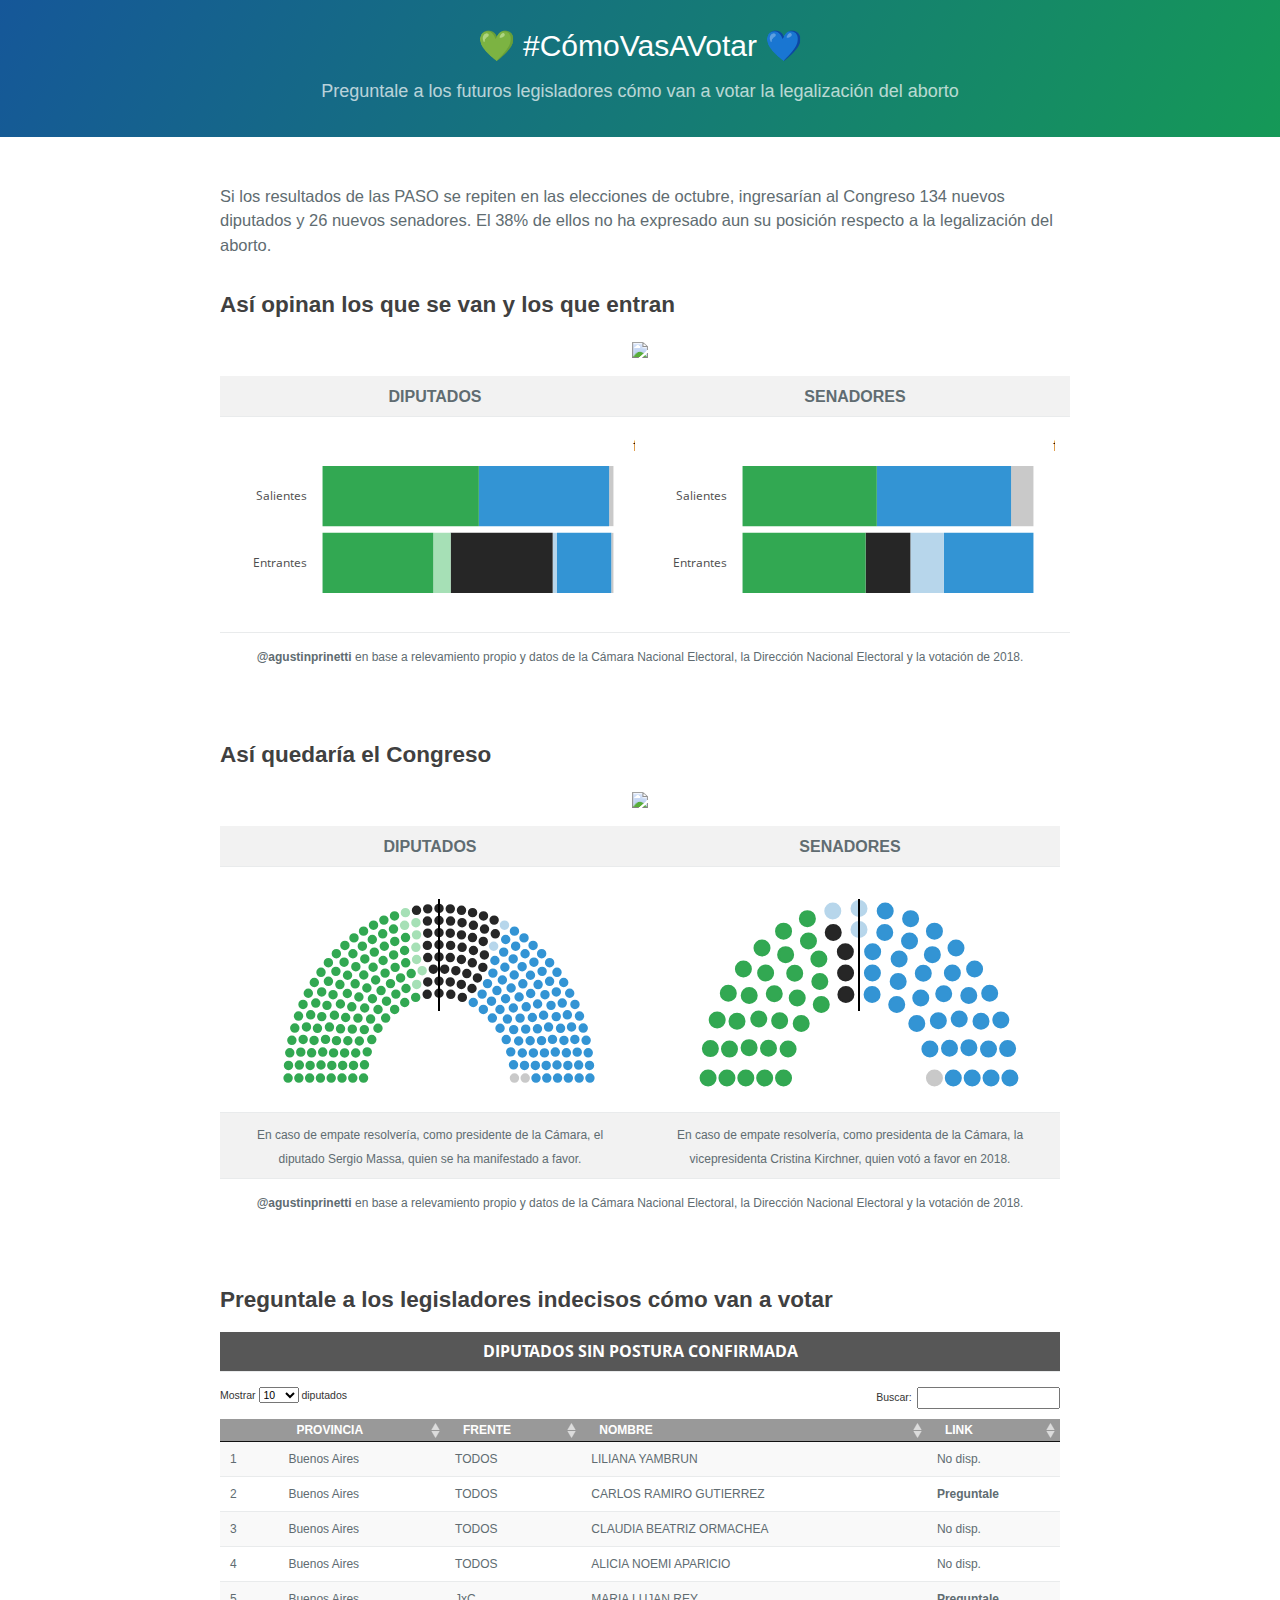
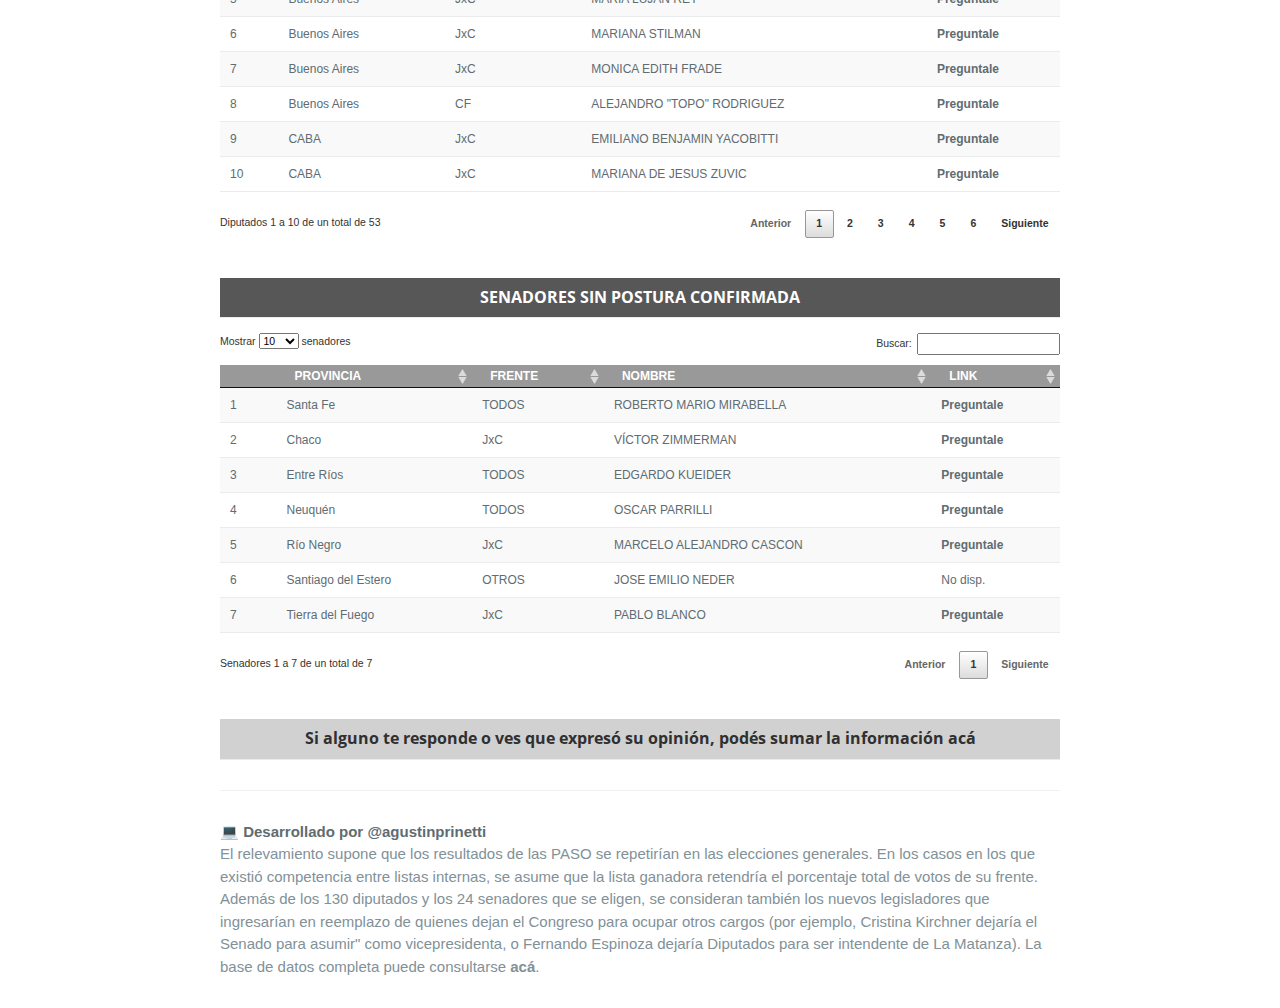
==== commit 571cc6af: "index" ====
--- a/index.html
+++ b/index.html
@@ -76,8 +76,8 @@
 <td style="width: 100%; text-align: center; height: 18px;">
 <span style="font-family: tahoma, arial, helvetica, sans-serif;">
 <center>
-<div id="htmlwidget-8d3a5d0d5b95c626ad2c" style="width:400px;height:200px;" class="plotly html-widget"></div>
-<script type="application/json" data-for="htmlwidget-8d3a5d0d5b95c626ad2c">{"x":{"data":[{"orientation":"h","width":[0.9,0.9],"base":[133,132],"x":[1,2],"y":[1,2],"text":["1","2"],"type":"bar","marker":{"autocolorscale":false,"color":"rgba(201,201,201,1)","line":{"width":1.88976377952756,"color":"transparent"}},"name":"6 Abstención o ausente","legendgroup":"6 Abstención o ausente","showlegend":true,"xaxis":"x","yaxis":"y","hoverinfo":"text","frame":null},{"orientation":"h","width":[0.9,0.9],"base":[108,72],"x":[25,60],"y":[1,2],"text":["25","60"],"type":"bar","marker":{"autocolorscale":false,"color":"rgba(51,148,212,1)","line":{"width":1.88976377952756,"color":"transparent"}},"name":"5 En contra","legendgroup":"5 En contra","showlegend":true,"xaxis":"x","yaxis":"y","hoverinfo":"text","frame":null},{"orientation":"h","width":[0.9,0.9],"base":[106,72],"x":[2,0],"y":[1,2],"text":["2","0"],"type":"bar","marker":{"autocolorscale":false,"color":"rgba(183,214,235,1)","line":{"width":1.88976377952756,"color":"transparent"}},"name":"4 Probablemente en contra","legendgroup":"4 Probablemente en contra","showlegend":true,"xaxis":"x","yaxis":"y","hoverinfo":"text","frame":null},{"orientation":"h","width":[0.9,0.9],"base":[59,72],"x":[47,0],"y":[1,2],"text":["47","0"],"type":"bar","marker":{"autocolorscale":false,"color":"rgba(38,38,38,1)","line":{"width":1.88976377952756,"color":"transparent"}},"name":"3 No se expresó","legendgroup":"3 No se expresó","showlegend":true,"xaxis":"x","yaxis":"y","hoverinfo":"text","frame":null},{"orientation":"h","width":[0.9,0.9],"base":[51,72],"x":[8,0],"y":[1,2],"text":["8","0"],"type":"bar","marker":{"autocolorscale":false,"color":"rgba(166,224,182,1)","line":{"width":1.88976377952756,"color":"transparent"}},"name":"2 Probablemente a favor","legendgroup":"2 Probablemente a favor","showlegend":true,"xaxis":"x","yaxis":"y","hoverinfo":"text","frame":null},{"orientation":"h","width":[0.9,0.9],"base":[0,0],"x":[51,72],"y":[1,2],"text":["51","72"],"type":"bar","marker":{"autocolorscale":false,"color":"rgba(50,168,82,1)","line":{"width":1.88976377952756,"color":"transparent"}},"name":"1 A favor","legendgroup":"1 A favor","showlegend":true,"xaxis":"x","yaxis":"y","hoverinfo":"text","frame":null}],"layout":{"margin":{"t":30.6118721461187,"r":7.30593607305936,"b":18.2648401826484,"l":63.5616438356165},"font":{"color":"rgba(0,0,0,1)","family":"","size":14.6118721461187},"xaxis":{"domain":[0,1],"automargin":true,"type":"linear","autorange":false,"range":[-6.7,140.7],"tickmode":"array","ticktext":["0","50","100"],"tickvals":[0,50,100],"categoryorder":"array","categoryarray":["0","50","100"],"nticks":null,"ticks":"","tickcolor":null,"ticklen":3.65296803652968,"tickwidth":0,"showticklabels":false,"tickfont":{"color":null,"family":null,"size":0},"tickangle":-0,"showline":false,"linecolor":null,"linewidth":0,"showgrid":false,"gridcolor":null,"gridwidth":0,"zeroline":false,"anchor":"y","title":{"text":"","font":{"color":"rgba(0,0,0,1)","family":"","size":14.6118721461187}},"hoverformat":".2f"},"yaxis":{"domain":[0,1],"automargin":true,"type":"linear","autorange":false,"range":[0.4,2.6],"tickmode":"array","ticktext":["Entrantes","Salientes"],"tickvals":[1,2],"categoryorder":"array","categoryarray":["Entrantes","Salientes"],"nticks":null,"ticks":"","tickcolor":null,"ticklen":3.65296803652968,"tickwidth":0,"showticklabels":true,"tickfont":{"color":"rgba(77,77,77,1)","family":"","size":11.689497716895},"tickangle":-0,"showline":false,"linecolor":null,"linewidth":0,"showgrid":false,"gridcolor":null,"gridwidth":0,"zeroline":false,"anchor":"x","title":{"text":"","font":{"color":"rgba(0,0,0,1)","family":"","size":14.6118721461187}},"hoverformat":".2f"},"shapes":[{"type":"rect","fillcolor":null,"line":{"color":null,"width":0,"linetype":[]},"yref":"paper","xref":"paper","x0":0,"x1":1,"y0":0,"y1":1}],"showlegend":false,"legend":{"bgcolor":null,"bordercolor":null,"borderwidth":0,"font":{"color":"rgba(0,0,0,1)","family":"","size":11.689497716895},"y":0.844094488188976},"annotations":[{"text":"forcats::fct_rev(Voto)","x":1.02,"y":1,"showarrow":false,"ax":0,"ay":0,"font":{"color":"rgba(0,0,0,1)","family":"","size":14.6118721461187},"xref":"paper","yref":"paper","textangle":-0,"xanchor":"left","yanchor":"bottom","legendTitle":true}],"hovermode":"closest","width":400,"height":200,"barmode":"relative"},"config":{"doubleClick":"reset","showSendToCloud":false,"displayModeBar":false},"source":"A","attrs":{"39b41abc7de4":{"x":{},"y":{},"fill":{},"text":{},"type":"bar"}},"cur_data":"39b41abc7de4","visdat":{"39b41abc7de4":["function (y) ","x"]},"highlight":{"on":"plotly_click","persistent":false,"dynamic":false,"selectize":false,"opacityDim":0.2,"selected":{"opacity":1},"debounce":0},"shinyEvents":["plotly_hover","plotly_click","plotly_selected","plotly_relayout","plotly_brushed","plotly_brushing","plotly_clickannotation","plotly_doubleclick","plotly_deselect","plotly_afterplot"],"base_url":"https://plot.ly"},"evals":[],"jsHooks":[]}</script>
+<div id="htmlwidget-1a722c788842a84d40d8" style="width:400px;height:200px;" class="plotly html-widget"></div>
+<script type="application/json" data-for="htmlwidget-1a722c788842a84d40d8">{"x":{"data":[{"orientation":"h","width":[0.9,0.9],"base":[133,132],"x":[1,2],"y":[1,2],"text":["1","2"],"type":"bar","marker":{"autocolorscale":false,"color":"rgba(201,201,201,1)","line":{"width":1.88976377952756,"color":"transparent"}},"name":"6 Abstención o ausente","legendgroup":"6 Abstención o ausente","showlegend":true,"xaxis":"x","yaxis":"y","hoverinfo":"text","frame":null},{"orientation":"h","width":[0.9,0.9],"base":[108,72],"x":[25,60],"y":[1,2],"text":["25","60"],"type":"bar","marker":{"autocolorscale":false,"color":"rgba(51,148,212,1)","line":{"width":1.88976377952756,"color":"transparent"}},"name":"5 En contra","legendgroup":"5 En contra","showlegend":true,"xaxis":"x","yaxis":"y","hoverinfo":"text","frame":null},{"orientation":"h","width":[0.9,0.9],"base":[106,72],"x":[2,0],"y":[1,2],"text":["2","0"],"type":"bar","marker":{"autocolorscale":false,"color":"rgba(183,214,235,1)","line":{"width":1.88976377952756,"color":"transparent"}},"name":"4 Probablemente en contra","legendgroup":"4 Probablemente en contra","showlegend":true,"xaxis":"x","yaxis":"y","hoverinfo":"text","frame":null},{"orientation":"h","width":[0.9,0.9],"base":[59,72],"x":[47,0],"y":[1,2],"text":["47","0"],"type":"bar","marker":{"autocolorscale":false,"color":"rgba(38,38,38,1)","line":{"width":1.88976377952756,"color":"transparent"}},"name":"3 No se expresó","legendgroup":"3 No se expresó","showlegend":true,"xaxis":"x","yaxis":"y","hoverinfo":"text","frame":null},{"orientation":"h","width":[0.9,0.9],"base":[51,72],"x":[8,0],"y":[1,2],"text":["8","0"],"type":"bar","marker":{"autocolorscale":false,"color":"rgba(166,224,182,1)","line":{"width":1.88976377952756,"color":"transparent"}},"name":"2 Probablemente a favor","legendgroup":"2 Probablemente a favor","showlegend":true,"xaxis":"x","yaxis":"y","hoverinfo":"text","frame":null},{"orientation":"h","width":[0.9,0.9],"base":[0,0],"x":[51,72],"y":[1,2],"text":["51","72"],"type":"bar","marker":{"autocolorscale":false,"color":"rgba(50,168,82,1)","line":{"width":1.88976377952756,"color":"transparent"}},"name":"1 A favor","legendgroup":"1 A favor","showlegend":true,"xaxis":"x","yaxis":"y","hoverinfo":"text","frame":null}],"layout":{"margin":{"t":30.6118721461187,"r":7.30593607305936,"b":18.2648401826484,"l":63.5616438356165},"font":{"color":"rgba(0,0,0,1)","family":"","size":14.6118721461187},"xaxis":{"domain":[0,1],"automargin":true,"type":"linear","autorange":false,"range":[-6.7,140.7],"tickmode":"array","ticktext":["0","50","100"],"tickvals":[0,50,100],"categoryorder":"array","categoryarray":["0","50","100"],"nticks":null,"ticks":"","tickcolor":null,"ticklen":3.65296803652968,"tickwidth":0,"showticklabels":false,"tickfont":{"color":null,"family":null,"size":0},"tickangle":-0,"showline":false,"linecolor":null,"linewidth":0,"showgrid":false,"gridcolor":null,"gridwidth":0,"zeroline":false,"anchor":"y","title":{"text":"","font":{"color":"rgba(0,0,0,1)","family":"","size":14.6118721461187}},"hoverformat":".2f"},"yaxis":{"domain":[0,1],"automargin":true,"type":"linear","autorange":false,"range":[0.4,2.6],"tickmode":"array","ticktext":["Entrantes","Salientes"],"tickvals":[1,2],"categoryorder":"array","categoryarray":["Entrantes","Salientes"],"nticks":null,"ticks":"","tickcolor":null,"ticklen":3.65296803652968,"tickwidth":0,"showticklabels":true,"tickfont":{"color":"rgba(77,77,77,1)","family":"","size":11.689497716895},"tickangle":-0,"showline":false,"linecolor":null,"linewidth":0,"showgrid":false,"gridcolor":null,"gridwidth":0,"zeroline":false,"anchor":"x","title":{"text":"","font":{"color":"rgba(0,0,0,1)","family":"","size":14.6118721461187}},"hoverformat":".2f"},"shapes":[{"type":"rect","fillcolor":null,"line":{"color":null,"width":0,"linetype":[]},"yref":"paper","xref":"paper","x0":0,"x1":1,"y0":0,"y1":1}],"showlegend":false,"legend":{"bgcolor":null,"bordercolor":null,"borderwidth":0,"font":{"color":"rgba(0,0,0,1)","family":"","size":11.689497716895},"y":0.844094488188976},"annotations":[{"text":"forcats::fct_rev(Voto)","x":1.02,"y":1,"showarrow":false,"ax":0,"ay":0,"font":{"color":"rgba(0,0,0,1)","family":"","size":14.6118721461187},"xref":"paper","yref":"paper","textangle":-0,"xanchor":"left","yanchor":"bottom","legendTitle":true}],"hovermode":"closest","width":400,"height":200,"barmode":"relative"},"config":{"doubleClick":"reset","showSendToCloud":false,"displayModeBar":false},"source":"A","attrs":{"2e9c25256651":{"x":{},"y":{},"fill":{},"text":{},"type":"bar"}},"cur_data":"2e9c25256651","visdat":{"2e9c25256651":["function (y) ","x"]},"highlight":{"on":"plotly_click","persistent":false,"dynamic":false,"selectize":false,"opacityDim":0.2,"selected":{"opacity":1},"debounce":0},"shinyEvents":["plotly_hover","plotly_click","plotly_selected","plotly_relayout","plotly_brushed","plotly_brushing","plotly_clickannotation","plotly_doubleclick","plotly_deselect","plotly_afterplot"],"base_url":"https://plot.ly"},"evals":[],"jsHooks":[]}</script>
 </center>
 </span>
 </td>
@@ -97,8 +97,8 @@
 <td style="width: 100%; text-align: center; height: 18px;">
 <span style="font-family: tahoma, arial, helvetica, sans-serif;">
 <center>
-<div id="htmlwidget-5020de62d57cb75131a3" style="width:400px;height:200px;" class="plotly html-widget"></div>
-<script type="application/json" data-for="htmlwidget-5020de62d57cb75131a3">{"x":{"data":[{"orientation":"h","width":[0.9,0.9],"base":[26,24],"x":[0,2],"y":[1,2],"text":["0","2"],"type":"bar","marker":{"autocolorscale":false,"color":"rgba(201,201,201,1)","line":{"width":1.88976377952756,"color":"transparent"}},"name":"6 Abstención o ausente","legendgroup":"6 Abstención o ausente","showlegend":true,"xaxis":"x","yaxis":"y","hoverinfo":"text","frame":null},{"orientation":"h","width":[0.9,0.9],"base":[18,12],"x":[8,12],"y":[1,2],"text":["8","12"],"type":"bar","marker":{"autocolorscale":false,"color":"rgba(51,148,212,1)","line":{"width":1.88976377952756,"color":"transparent"}},"name":"5 En contra","legendgroup":"5 En contra","showlegend":true,"xaxis":"x","yaxis":"y","hoverinfo":"text","frame":null},{"orientation":"h","width":[0.9,0.9],"base":[15,12],"x":[3,0],"y":[1,2],"text":["3","0"],"type":"bar","marker":{"autocolorscale":false,"color":"rgba(183,214,235,1)","line":{"width":1.88976377952756,"color":"transparent"}},"name":"4 Probablemente en contra","legendgroup":"4 Probablemente en contra","showlegend":true,"xaxis":"x","yaxis":"y","hoverinfo":"text","frame":null},{"orientation":"h","width":[0.9,0.9],"base":[11,12],"x":[4,0],"y":[1,2],"text":["4","0"],"type":"bar","marker":{"autocolorscale":false,"color":"rgba(38,38,38,1)","line":{"width":1.88976377952756,"color":"transparent"}},"name":"3 No se expresó","legendgroup":"3 No se expresó","showlegend":true,"xaxis":"x","yaxis":"y","hoverinfo":"text","frame":null},{"orientation":"h","width":[0.9,0.9],"base":[11,12],"x":[0,0],"y":[1,2],"text":"0","type":"bar","marker":{"autocolorscale":false,"color":"rgba(166,224,182,1)","line":{"width":1.88976377952756,"color":"transparent"}},"name":"2 Probablemente a favor","legendgroup":"2 Probablemente a favor","showlegend":true,"xaxis":"x","yaxis":"y","hoverinfo":"text","frame":null},{"orientation":"h","width":[0.9,0.9],"base":[0,0],"x":[11,12],"y":[1,2],"text":["11","12"],"type":"bar","marker":{"autocolorscale":false,"color":"rgba(50,168,82,1)","line":{"width":1.88976377952756,"color":"transparent"}},"name":"1 A favor","legendgroup":"1 A favor","showlegend":true,"xaxis":"x","yaxis":"y","hoverinfo":"text","frame":null}],"layout":{"margin":{"t":30.6118721461187,"r":7.30593607305936,"b":18.2648401826484,"l":63.5616438356165},"font":{"color":"rgba(0,0,0,1)","family":"","size":14.6118721461187},"xaxis":{"domain":[0,1],"automargin":true,"type":"linear","autorange":false,"range":[-1.3,27.3],"tickmode":"array","ticktext":["0","10","20"],"tickvals":[0,10,20],"categoryorder":"array","categoryarray":["0","10","20"],"nticks":null,"ticks":"","tickcolor":null,"ticklen":3.65296803652968,"tickwidth":0,"showticklabels":false,"tickfont":{"color":null,"family":null,"size":0},"tickangle":-0,"showline":false,"linecolor":null,"linewidth":0,"showgrid":false,"gridcolor":null,"gridwidth":0,"zeroline":false,"anchor":"y","title":{"text":"","font":{"color":"rgba(0,0,0,1)","family":"","size":14.6118721461187}},"hoverformat":".2f"},"yaxis":{"domain":[0,1],"automargin":true,"type":"linear","autorange":false,"range":[0.4,2.6],"tickmode":"array","ticktext":["Entrantes","Salientes"],"tickvals":[1,2],"categoryorder":"array","categoryarray":["Entrantes","Salientes"],"nticks":null,"ticks":"","tickcolor":null,"ticklen":3.65296803652968,"tickwidth":0,"showticklabels":true,"tickfont":{"color":"rgba(77,77,77,1)","family":"","size":11.689497716895},"tickangle":-0,"showline":false,"linecolor":null,"linewidth":0,"showgrid":false,"gridcolor":null,"gridwidth":0,"zeroline":false,"anchor":"x","title":{"text":"","font":{"color":"rgba(0,0,0,1)","family":"","size":14.6118721461187}},"hoverformat":".2f"},"shapes":[{"type":"rect","fillcolor":null,"line":{"color":null,"width":0,"linetype":[]},"yref":"paper","xref":"paper","x0":0,"x1":1,"y0":0,"y1":1}],"showlegend":false,"legend":{"bgcolor":null,"bordercolor":null,"borderwidth":0,"font":{"color":"rgba(0,0,0,1)","family":"","size":11.689497716895},"y":0.844094488188976},"annotations":[{"text":"forcats::fct_rev(Voto)","x":1.02,"y":1,"showarrow":false,"ax":0,"ay":0,"font":{"color":"rgba(0,0,0,1)","family":"","size":14.6118721461187},"xref":"paper","yref":"paper","textangle":-0,"xanchor":"left","yanchor":"bottom","legendTitle":true}],"hovermode":"closest","width":400,"height":200,"barmode":"relative"},"config":{"doubleClick":"reset","showSendToCloud":false,"displayModeBar":false},"source":"A","attrs":{"39b47d976171":{"x":{},"y":{},"fill":{},"text":{},"type":"bar"}},"cur_data":"39b47d976171","visdat":{"39b47d976171":["function (y) ","x"]},"highlight":{"on":"plotly_click","persistent":false,"dynamic":false,"selectize":false,"opacityDim":0.2,"selected":{"opacity":1},"debounce":0},"shinyEvents":["plotly_hover","plotly_click","plotly_selected","plotly_relayout","plotly_brushed","plotly_brushing","plotly_clickannotation","plotly_doubleclick","plotly_deselect","plotly_afterplot"],"base_url":"https://plot.ly"},"evals":[],"jsHooks":[]}</script>
+<div id="htmlwidget-475c640491a74a8b6033" style="width:400px;height:200px;" class="plotly html-widget"></div>
+<script type="application/json" data-for="htmlwidget-475c640491a74a8b6033">{"x":{"data":[{"orientation":"h","width":[0.9,0.9],"base":[26,24],"x":[0,2],"y":[1,2],"text":["0","2"],"type":"bar","marker":{"autocolorscale":false,"color":"rgba(201,201,201,1)","line":{"width":1.88976377952756,"color":"transparent"}},"name":"6 Abstención o ausente","legendgroup":"6 Abstención o ausente","showlegend":true,"xaxis":"x","yaxis":"y","hoverinfo":"text","frame":null},{"orientation":"h","width":[0.9,0.9],"base":[18,12],"x":[8,12],"y":[1,2],"text":["8","12"],"type":"bar","marker":{"autocolorscale":false,"color":"rgba(51,148,212,1)","line":{"width":1.88976377952756,"color":"transparent"}},"name":"5 En contra","legendgroup":"5 En contra","showlegend":true,"xaxis":"x","yaxis":"y","hoverinfo":"text","frame":null},{"orientation":"h","width":[0.9,0.9],"base":[15,12],"x":[3,0],"y":[1,2],"text":["3","0"],"type":"bar","marker":{"autocolorscale":false,"color":"rgba(183,214,235,1)","line":{"width":1.88976377952756,"color":"transparent"}},"name":"4 Probablemente en contra","legendgroup":"4 Probablemente en contra","showlegend":true,"xaxis":"x","yaxis":"y","hoverinfo":"text","frame":null},{"orientation":"h","width":[0.9,0.9],"base":[11,12],"x":[4,0],"y":[1,2],"text":["4","0"],"type":"bar","marker":{"autocolorscale":false,"color":"rgba(38,38,38,1)","line":{"width":1.88976377952756,"color":"transparent"}},"name":"3 No se expresó","legendgroup":"3 No se expresó","showlegend":true,"xaxis":"x","yaxis":"y","hoverinfo":"text","frame":null},{"orientation":"h","width":[0.9,0.9],"base":[11,12],"x":[0,0],"y":[1,2],"text":"0","type":"bar","marker":{"autocolorscale":false,"color":"rgba(166,224,182,1)","line":{"width":1.88976377952756,"color":"transparent"}},"name":"2 Probablemente a favor","legendgroup":"2 Probablemente a favor","showlegend":true,"xaxis":"x","yaxis":"y","hoverinfo":"text","frame":null},{"orientation":"h","width":[0.9,0.9],"base":[0,0],"x":[11,12],"y":[1,2],"text":["11","12"],"type":"bar","marker":{"autocolorscale":false,"color":"rgba(50,168,82,1)","line":{"width":1.88976377952756,"color":"transparent"}},"name":"1 A favor","legendgroup":"1 A favor","showlegend":true,"xaxis":"x","yaxis":"y","hoverinfo":"text","frame":null}],"layout":{"margin":{"t":30.6118721461187,"r":7.30593607305936,"b":18.2648401826484,"l":63.5616438356165},"font":{"color":"rgba(0,0,0,1)","family":"","size":14.6118721461187},"xaxis":{"domain":[0,1],"automargin":true,"type":"linear","autorange":false,"range":[-1.3,27.3],"tickmode":"array","ticktext":["0","10","20"],"tickvals":[0,10,20],"categoryorder":"array","categoryarray":["0","10","20"],"nticks":null,"ticks":"","tickcolor":null,"ticklen":3.65296803652968,"tickwidth":0,"showticklabels":false,"tickfont":{"color":null,"family":null,"size":0},"tickangle":-0,"showline":false,"linecolor":null,"linewidth":0,"showgrid":false,"gridcolor":null,"gridwidth":0,"zeroline":false,"anchor":"y","title":{"text":"","font":{"color":"rgba(0,0,0,1)","family":"","size":14.6118721461187}},"hoverformat":".2f"},"yaxis":{"domain":[0,1],"automargin":true,"type":"linear","autorange":false,"range":[0.4,2.6],"tickmode":"array","ticktext":["Entrantes","Salientes"],"tickvals":[1,2],"categoryorder":"array","categoryarray":["Entrantes","Salientes"],"nticks":null,"ticks":"","tickcolor":null,"ticklen":3.65296803652968,"tickwidth":0,"showticklabels":true,"tickfont":{"color":"rgba(77,77,77,1)","family":"","size":11.689497716895},"tickangle":-0,"showline":false,"linecolor":null,"linewidth":0,"showgrid":false,"gridcolor":null,"gridwidth":0,"zeroline":false,"anchor":"x","title":{"text":"","font":{"color":"rgba(0,0,0,1)","family":"","size":14.6118721461187}},"hoverformat":".2f"},"shapes":[{"type":"rect","fillcolor":null,"line":{"color":null,"width":0,"linetype":[]},"yref":"paper","xref":"paper","x0":0,"x1":1,"y0":0,"y1":1}],"showlegend":false,"legend":{"bgcolor":null,"bordercolor":null,"borderwidth":0,"font":{"color":"rgba(0,0,0,1)","family":"","size":11.689497716895},"y":0.844094488188976},"annotations":[{"text":"forcats::fct_rev(Voto)","x":1.02,"y":1,"showarrow":false,"ax":0,"ay":0,"font":{"color":"rgba(0,0,0,1)","family":"","size":14.6118721461187},"xref":"paper","yref":"paper","textangle":-0,"xanchor":"left","yanchor":"bottom","legendTitle":true}],"hovermode":"closest","width":400,"height":200,"barmode":"relative"},"config":{"doubleClick":"reset","showSendToCloud":false,"displayModeBar":false},"source":"A","attrs":{"2e9c19b97b9":{"x":{},"y":{},"fill":{},"text":{},"type":"bar"}},"cur_data":"2e9c19b97b9","visdat":{"2e9c19b97b9":["function (y) ","x"]},"highlight":{"on":"plotly_click","persistent":false,"dynamic":false,"selectize":false,"opacityDim":0.2,"selected":{"opacity":1},"debounce":0},"shinyEvents":["plotly_hover","plotly_click","plotly_selected","plotly_relayout","plotly_brushed","plotly_brushing","plotly_clickannotation","plotly_doubleclick","plotly_deselect","plotly_afterplot"],"base_url":"https://plot.ly"},"evals":[],"jsHooks":[]}</script>
 </center>
 </span>
 </td>
@@ -132,8 +132,8 @@
 <td style="width: 100%; text-align: center; height: 18px;">
 <span style="font-family: tahoma, arial, helvetica, sans-serif;">
 <center>
-<div id="htmlwidget-a328e2b747b1d5b119f3" style="width:350px;height:230px;" class="plotly html-widget"></div>
-<script type="application/json" data-for="htmlwidget-a328e2b747b1d5b119f3">{"x":{"data":[{"x":[-2,-1.857142857,-1.714285714,-1.571428571,-1.428571429,-1.285714286,-1.142857143,-1,-1.994407594,-1.850799773,-1.70776234,-1.563861713,-1.420745565,-1.277020746,-1.133079842,-1.977661652,-0.987688341,-1.831813849,-1.688241862,-1.541234012,-1.397353715,-1.949855824,-1.251057691,-1.80031478,-1.655872845,-1.10391523,-1.503763385,-1.911145612,-1.358652166,-0.951056516,-1.756517735,-1.610901636,-1.208176227,-1.861747497,-1.451810694,-1.055862323,-1.700721892,-1.305064939,-1.553670492,-1.801937736,-1.148956252,-0.891006524,-1.385876273,-1.633308395,-1.732050808,-1.484614978,-1.237179148,-0.989743319,-1.554737745,-1.074198615,-1.306595105,-1.652477549,-1.404260647,-1.155738563,-0.809016994,-0.906689532,-1.46554666,-1.563662965,-1.214730712,-1.313219045,-0.984914284,-1.061635465,-1.366344406,-1.466103744,-1.212183053,-1.111167799,-0.808122036,-0.707106781,-0.882310677,-1.360345476,-1.257808633,-0.955900866,-1.101921617,-0.996903732,-1.246979604,-1.140680752,-0.695727347,-0.767775332,-0.839693218,-0.587785252,-0.983273891,-1.126640116,-0.873038938,-1.015760865,-1,-0.857142857,-0.714285714,-0.642857143,-0.571428571,-0.883902301,-0.740766301,-0.4539905,-0.867767478,-0.724488449,-0.581052347,-0.746005789,-0.509245413,-0.601359679,-0.437352494,-0.730682049,-0.586320246,-0.6030133,-0.441452849,-0.309016994,-0.589510349,-0.456161636,-0.368747013,-0.443689792],"y":[2.45e-016,2.27e-016,2.1e-016,1.92e-016,1.75e-016,1.57e-016,1.4e-016,1.22e-016,0.149460187,0.153361642,0.149409845,0.154026935,0.149326376,0.149262318,0.149172791,0.298084532,0.156434465,0.305675668,0.29768259,0.306570506,0.297016701,0.445041868,0.29650612,0.455901619,0.443689792,0.295793194,0.456161636,0.589510349,0.441452849,0.309016994,0.6030133,0.586320246,0.439740184,0.730682049,0.601359679,0.437352494,0.746005789,0.581052347,0.724488449,0.867767478,0.577027517,0.4539905,0.740766301,0.883902301,1,0.857142857,0.714285714,0.571428571,1.015760865,0.706511543,0.873038938,1.126640116,0.983273891,0.839693218,0.587785252,0.695727347,1.140680752,1.246979604,0.996903732,1.101921617,0.826441212,0.955900866,1.257808633,1.360345476,1.212183053,1.111167799,0.808122036,0.707106781,0.935194682,1.466103744,1.366344406,1.061635465,1.313219045,1.214730712,1.563662965,1.46554666,0.906689532,1.031301248,1.155738563,0.809016994,1.404260647,1.652477549,1.306595105,1.554737745,1.732050808,1.484614978,1.237179148,1.113461233,0.989743319,1.633308395,1.385876273,0.891006524,1.801937736,1.553670492,1.305064939,1.700721892,1.180563566,1.451810694,1.055862323,1.861747497,1.610901636,1.756517735,1.358652166,0.951056516,1.911145612,1.503763385,1.231700802,1.655872845],"text":["Nombre: LAURA V. ALONSO <br />Provincia: Buenos Aires <br />Postura: A favor <br />Mandato: 2017 a 2021","Nombre: DANIEL FERNANDO ARROYO <br />Provincia: Buenos Aires <br />Postura: A favor <br />Mandato: 2017 a 2021","Nombre: EDUARDO BUCCA <br />Provincia: Buenos Aires <br />Postura: A favor <br />Mandato: 2017 a 2021","Nombre: WALTER CORREA <br />Provincia: Buenos Aires <br />Postura: A favor <br />Mandato: 2017 a 2021","Nombre: JOSE IGNACIO DE MENDIGUREN <br />Provincia: Buenos Aires <br />Postura: A favor <br />Mandato: 2017 a 2021","Nombre: NICOLAS DEL CAÑO <br />Provincia: Buenos Aires <br />Postura: A favor <br />Mandato: 2017 a 2021","Nombre: ROMINA DEL PLA <br />Provincia: Buenos Aires <br />Postura: A favor <br />Mandato: 2017 a 2021","Nombre: CARLOS ALBERTO FERNANDEZ <br />Provincia: Buenos Aires <br />Postura: A favor <br />Mandato: 2017 a 2021","Nombre: MONICA MACHA <br />Provincia: Buenos Aires <br />Postura: A favor <br />Mandato: 2017 a 2021","Nombre: JOSEFINA MENDOZA <br />Provincia: Buenos Aires <br />Postura: A favor <br />Mandato: 2017 a 2021","Nombre: LEOPOLDO RAUL GUIDO MOREAU <br />Provincia: Buenos Aires <br />Postura: A favor <br />Mandato: 2017 a 2021","Nombre: MARIA GRACIELA OCAÑA <br />Provincia: Buenos Aires <br />Postura: A favor <br />Mandato: 2017 a 2021","Nombre: HORACIO PIETRAGALLA CORTI <br />Provincia: Buenos Aires <br />Postura: A favor <br />Mandato: 2017 a 2021","Nombre: FABIO JOSE QUETGLAS <br />Provincia: Buenos Aires <br />Postura: A favor <br />Mandato: 2017 a 2021","Nombre: LAURA RUSSO <br />Provincia: Buenos Aires <br />Postura: A favor <br />Mandato: 2017 a 2021","Nombre: ROBERTO SALVAREZZA <br />Provincia: Buenos Aires <br />Postura: A favor <br />Mandato: 2017 a 2021","Nombre: DANIEL SCIOLI <br />Provincia: Buenos Aires <br />Postura: A favor <br />Mandato: 2017 a 2021","Nombre: MAGDALENA SIERRA <br />Provincia: Buenos Aires <br />Postura: A favor <br />Mandato: 2017 a 2021","Nombre: VANESA SILEY <br />Provincia: Buenos Aires <br />Postura: A favor <br />Mandato: 2017 a 2021","Nombre: FELIPE CARLOS SOLA <br />Provincia: Buenos Aires <br />Postura: A favor <br />Mandato: 2017 a 2021","Nombre: MIRTA TUNDIS <br />Provincia: Buenos Aires <br />Postura: A favor <br />Mandato: 2017 a 2021","Nombre: FERNANDA VALLEJOS <br />Provincia: Buenos Aires <br />Postura: A favor <br />Mandato: 2017 a 2021","Nombre: HUGO YASKY <br />Provincia: Buenos Aires <br />Postura: A favor <br />Mandato: 2017 a 2021","Nombre: AIDA BEATRIZ MAXIMA AYALA <br />Provincia: Chaco <br />Postura: A favor <br />Mandato: 2017 a 2021","Nombre: GUSTAVO MENNA <br />Provincia: Chubut <br />Postura: A favor <br />Mandato: 2017 a 2021","Nombre: JUAN CABANDIE <br />Provincia: CABA <br />Postura: A favor <br />Mandato: 2017 a 2021","Nombre: ANA CARLA CARRIZO <br />Provincia: CABA <br />Postura: A favor <br />Mandato: 2017 a 2021","Nombre: GABRIELA CERRUTI <br />Provincia: CABA <br />Postura: A favor <br />Mandato: 2017 a 2021","Nombre: DANIEL FILMUS <br />Provincia: CABA <br />Postura: A favor <br />Mandato: 2017 a 2021","Nombre: ALEJANDRO GARCIA <br />Provincia: CABA <br />Postura: A favor <br />Mandato: 2017 a 2021","Nombre: FERNANDO ADOLFO IGLESIAS <br />Provincia: CABA <br />Postura: A favor <br />Mandato: 2017 a 2021","Nombre: JUAN MANUEL LOPEZ <br />Provincia: CABA <br />Postura: A favor <br />Mandato: 2017 a 2021","Nombre: ÁLVARO DE LAMADRID * <br />Provincia: CABA <br />Postura: A favor <br />Mandato: 2017 a 2021","Nombre: FACUNDO SUAREZ LASTRA <br />Provincia: CABA <br />Postura: A favor <br />Mandato: 2017 a 2021","Nombre: BRENDA LIS AUSTIN <br />Provincia: Córdoba <br />Postura: A favor <br />Mandato: 2017 a 2021","Nombre: PABLO CARRO <br />Provincia: Córdoba <br />Postura: A favor <br />Mandato: 2017 a 2021","Nombre: SOFIA BRAMBILLA <br />Provincia: Corrientes <br />Postura: A favor <br />Mandato: 2017 a 2021","Nombre: JUAN JOSE BAHILLO <br />Provincia: Entre Ríos <br />Postura: A favor <br />Mandato: 2017 a 2021","Nombre: ATILIO FRANCISCO SALVADOR BENEDETTI <br />Provincia: Entre Ríos <br />Postura: A favor <br />Mandato: 2017 a 2021","Nombre: JORGE ENRIQUE LACOSTE <br />Provincia: Entre Ríos <br />Postura: A favor <br />Mandato: 2017 a 2021","Nombre: MELINA AIDA DELU <br />Provincia: La Pampa <br />Postura: A favor <br />Mandato: 2017 a 2021","Nombre: ARIEL RAUSCHENBERGER <br />Provincia: La Pampa <br />Postura: A favor <br />Mandato: 2017 a 2021","Nombre: CLAUDIA NAJUL <br />Provincia: Mendoza <br />Postura: A favor <br />Mandato: 2017 a 2021","Nombre: NORMAN DARIO MARTINEZ <br />Provincia: Neuquén <br />Postura: A favor <br />Mandato: 2017 a 2021","Nombre: LORENA MATZEN <br />Provincia: Río Negro <br />Postura: A favor <br />Mandato: 2017 a 2021","Nombre: MARIA EMILIA SORIA <br />Provincia: Río Negro <br />Postura: A favor <br />Mandato: 2017 a 2021","Nombre: JOSE LUIS RICCARDO <br />Provincia: San Luis <br />Postura: A favor <br />Mandato: 2017 a 2021","Nombre: ROXANA NAHIR REYES <br />Provincia: Santa Cruz <br />Postura: A favor <br />Mandato: 2017 a 2021","Nombre: JUAN BENEDICTO VAZQUEZ <br />Provincia: Santa Cruz <br />Postura: A favor <br />Mandato: 2017 a 2021","Nombre: ALBOR ANGEL CANTARD <br />Provincia: Santa Fe <br />Postura: A favor <br />Mandato: 2017 a 2021","Nombre: GONZALO PEDRO ANTONIO DEL CERRO <br />Provincia: Santa Fe <br />Postura: A favor <br />Mandato: 2017 a 2021","Nombre: JOSEFINA VICTORIA GONZALEZ <br />Provincia: Santa Fe <br />Postura: A favor <br />Mandato: 2017 a 2021","Nombre: ALEJANDRA RODENAS <br />Provincia: Santa Fe <br />Postura: A favor <br />Mandato: 2017 a 2021","Nombre: AGUSTIN OSCAR ROSSI <br />Provincia: Santa Fe <br />Postura: A favor <br />Mandato: 2017 a 2021","Nombre: MARTIN ALEJANDRO PEREZ <br />Provincia: Tierra del Fuego <br />Postura: A favor <br />Mandato: 2017 a 2021","Nombre: HECTOR ANTONIO STEFANI <br />Provincia: Tierra del Fuego <br />Postura: A favor <br />Mandato: 2017 a 2021","Nombre: PABLO RAUL YEDLIN <br />Provincia: Tucumán <br />Postura: A favor <br />Mandato: 2017 a 2021","Nombre: SERGIO MASSA * <br />Provincia: Buenos Aires <br />Postura: A favor <br />Mandato: 2019 a 2023","Nombre: LUANA VOLNOVICH <br />Provincia: Buenos Aires <br />Postura: A favor <br />Mandato: 2019 a 2023","Nombre: LEONARDO GROSSO <br />Provincia: Buenos Aires <br />Postura: A favor <br />Mandato: 2019 a 2023","Nombre: MARIA CRISTINA ALVAREZ RODRIGUEZ <br />Provincia: Buenos Aires <br />Postura: A favor <br />Mandato: 2019 a 2023","Nombre: MAXIMO CARLOS KIRCHNER <br />Provincia: Buenos Aires <br />Postura: A favor <br />Mandato: 2019 a 2023","Nombre: CECILIA MOREAU <br />Provincia: Buenos Aires <br />Postura: A favor <br />Mandato: 2019 a 2023","Nombre: ANDRES LARROQUE <br />Provincia: Buenos Aires <br />Postura: A favor <br />Mandato: 2019 a 2023","Nombre: FLORENCIA LAMPREABE <br />Provincia: Buenos Aires <br />Postura: A favor <br />Mandato: 2019 a 2023","Nombre: WADO DE PEDRO <br />Provincia: Buenos Aires <br />Postura: A favor <br />Mandato: 2019 a 2023","Nombre: JUAN FACUNDO MOYANO <br />Provincia: Buenos Aires <br />Postura: A favor <br />Mandato: 2019 a 2023","Nombre: DANIELA MARINA VILAR <br />Provincia: Buenos Aires <br />Postura: A favor <br />Mandato: 2019 a 2023","Nombre: CARLOS DANIEL CASTAGNETO <br />Provincia: Buenos Aires <br />Postura: A favor <br />Mandato: 2019 a 2023","Nombre: LUIS RODOLFO TAILHADE <br />Provincia: Buenos Aires <br />Postura: A favor <br />Mandato: 2019 a 2023","Nombre: MARIA ROSA MARTINEZ <br />Provincia: Buenos Aires <br />Postura: A favor <br />Mandato: 2019 a 2023","Nombre: MARIA JIMENA LOPEZ <br />Provincia: Buenos Aires <br />Postura: A favor <br />Mandato: 2019 a 2023","Nombre: MIGUEL ANGEL BAZZE <br />Provincia: Buenos Aires <br />Postura: A favor <br />Mandato: 2019 a 2023","Nombre: SILVIA GABRIELA LOSPENNATO <br />Provincia: Buenos Aires <br />Postura: A favor <br />Mandato: 2019 a 2023","Nombre: WALDO EZEQUIEL WOLFF <br />Provincia: Buenos Aires <br />Postura: A favor <br />Mandato: 2019 a 2023","Nombre: SEBASTIAN NICOLAS SALVADOR <br />Provincia: Buenos Aires <br />Postura: A favor <br />Mandato: 2019 a 2023","Nombre: MARIA DE LAS MERCEDES JOURY <br />Provincia: Buenos Aires <br />Postura: A favor <br />Mandato: 2019 a 2023","Nombre: RAUL SEBASTIAN GARCIA DE LUCA <br />Provincia: Buenos Aires <br />Postura: A favor <br />Mandato: 2019 a 2023","Nombre: KARINA VERONICA BANFI <br />Provincia: Buenos Aires <br />Postura: A favor <br />Mandato: 2019 a 2023","Nombre: NESTOR ANTONIO PITROLA <br />Provincia: Buenos Aires <br />Postura: A favor <br />Mandato: 2019 a 2023","Nombre: MAXIMILIANO CARLOS FRANCISCO FERRARO <br />Provincia: CABA <br />Postura: A favor <br />Mandato: 2019 a 2023","Nombre: MARÍA DOLORES MARTINEZ <br />Provincia: CABA <br />Postura: A favor <br />Mandato: 2019 a 2023","Nombre: FERNANDO EZEQUIEL SOLANAS <br />Provincia: CABA <br />Postura: A favor <br />Mandato: 2019 a 2023","Nombre: PAULA ANDREA PENACCA <br />Provincia: CABA <br />Postura: A favor <br />Mandato: 2019 a 2023","Nombre: ITAÍ HAGMAN <br />Provincia: CABA <br />Postura: A favor <br />Mandato: 2019 a 2023","Nombre: VICTORIA ANALIA DONDA PEREZ <br />Provincia: CABA <br />Postura: A favor <br />Mandato: 2019 a 2023","Nombre: MARIO RAUL NEGRI <br />Provincia: Córdoba <br />Postura: A favor <br />Mandato: 2019 a 2023","Nombre: EDUARDO GABRIEL FERNANDEZ <br />Provincia: Córdoba <br />Postura: A favor <br />Mandato: 2019 a 2023","Nombre: GABRIELA BEATRIZ ESTEVEZ <br />Provincia: Córdoba <br />Postura: A favor <br />Mandato: 2019 a 2023","Nombre: CLAUDIA ROXANA MARTINEZ <br />Provincia: Córdoba <br />Postura: A favor <br />Mandato: 2019 a 2023","Nombre: JOSE \"PITIN\" RUIZ ARAGON <br />Provincia: Corrientes <br />Postura: A favor <br />Mandato: 2019 a 2023","Nombre: NANCY SAND <br />Provincia: Corrientes <br />Postura: A favor <br />Mandato: 2019 a 2023","Nombre: MARÍA LUCILA MASIN <br />Provincia: Chaco <br />Postura: A favor <br />Mandato: 2019 a 2023","Nombre: SANTIAGO NICOLAS IGON <br />Provincia: Chubut <br />Postura: A favor <br />Mandato: 2019 a 2023","Nombre: GABRIELA MABEL LENA <br />Provincia: Entre Ríos <br />Postura: A favor <br />Mandato: 2019 a 2023","Nombre: LUIS EUGENIO BASTERRA <br />Provincia: Formosa <br />Postura: A favor <br />Mandato: 2019 a 2023","Nombre: MARIA CAROLINA MOISES <br />Provincia: Jujuy <br />Postura: A favor <br />Mandato: 2019 a 2023","Nombre: HERNAN PEREZ ARAUJO <br />Provincia: La Pampa <br />Postura: A favor <br />Mandato: 2019 a 2023","Nombre: CRISTINA BRITEZ <br />Provincia: Misiones <br />Postura: A favor <br />Mandato: 2019 a 2023","Nombre: DARIO MARTINEZ <br />Provincia: Neuquén <br />Postura: A favor <br />Mandato: 2019 a 2023","Nombre: SUSANA GRACIELA LANDRISCINI <br />Provincia: Río Negro <br />Postura: A favor <br />Mandato: 2019 a 2023","Nombre: SERGIO JAVIER WISKY <br />Provincia: Río Negro <br />Postura: A favor <br />Mandato: 2019 a 2023","Nombre: PABLO GERARDO GONZALEZ <br />Provincia: Santa Cruz <br />Postura: A favor <br />Mandato: 2019 a 2023","Nombre: MARCOS CLERI <br />Provincia: Santa Fe <br />Postura: A favor <br />Mandato: 2019 a 2023","Nombre: GERMAN PEDRO MARTINEZ <br />Provincia: Santa Fe <br />Postura: A favor <br />Mandato: 2019 a 2023","Nombre: ENRIQUE ELOY ESTEVEZ <br />Provincia: Santa Fe <br />Postura: A favor <br />Mandato: 2019 a 2023","Nombre: JOSE ANATOLIO OJEDA <br />Provincia: Tierra del Fuego <br />Postura: A favor <br />Mandato: 2019 a 2023","Nombre: MARIO ALBERTO LEITO <br />Provincia: Tucumán <br />Postura: A favor <br />Mandato: 2019 a 2023"],"type":"scatter","mode":"markers","marker":{"autocolorscale":false,"color":"rgba(50,168,82,1)","opacity":1,"size":7.55905511811024,"symbol":"circle","line":{"width":1.88976377952756,"color":"rgba(50,168,82,1)"}},"hoveron":"points","name":"A favor","legendgroup":"A favor","showlegend":true,"xaxis":"x","yaxis":"y","hoverinfo":"text","frame":null},{"x":[0.4539905,0.740766301,0.883902301,1,0.857142857,0.714285714,0.642857143,0.571428571,1.015760865,0.873038938,1.126640116,0.983273891,0.839693218,0.587785252,0.767775332,0.695727347,1.140680752,1.246979604,0.996903732,1.101921617,0.955900866,1.257808633,1.360345476,0.882310677,1.212183053,1.111167799,0.808122036,0.707106781,1.466103744,1.366344406,1.061635465,1.313219045,0.984914284,1.214730712,1.563662965,1.46554666,0.906689532,1.155738563,0.809016994,1.404260647,1.652477549,1.306595105,1.074198615,1.554737745,1.732050808,1.484614978,1.237179148,0.989743319,1.633308395,1.385876273,0.891006524,1.148956252,1.801937736,1.553670492,1.305064939,1.700721892,1.451810694,1.055862323,1.861747497,1.610901636,1.208176227,1.756517735,1.358652166,0.951056516,1.911145612,1.503763385,1.655872845,1.10391523,1.80031478,1.251057691,1.949855824,1.397353715,1.541234012,1.688241862,1.831813849,0.987688341,1.977661652,1.133079842,1.277020746,1.420745565,1.563861713,1.70776234,1.850799773,1.994407594,2,1.857142857,1.714285714,1.571428571,1.428571429,1.285714286],"y":[0.891006524,1.385876273,1.633308395,1.732050808,1.484614978,1.237179148,1.113461233,0.989743319,1.554737745,1.306595105,1.652477549,1.404260647,1.155738563,0.809016994,1.031301248,0.906689532,1.46554666,1.563662965,1.214730712,1.313219045,1.061635465,1.366344406,1.466103744,0.935194682,1.212183053,1.111167799,0.808122036,0.707106781,1.360345476,1.257808633,0.955900866,1.101921617,0.826441212,0.996903732,1.246979604,1.140680752,0.695727347,0.839693218,0.587785252,0.983273891,1.126640116,0.873038938,0.706511543,1.015760865,1,0.857142857,0.714285714,0.571428571,0.883902301,0.740766301,0.4539905,0.577027517,0.867767478,0.724488449,0.581052347,0.746005789,0.601359679,0.437352494,0.730682049,0.586320246,0.439740184,0.6030133,0.441452849,0.309016994,0.589510349,0.456161636,0.443689792,0.295793194,0.455901619,0.29650612,0.445041868,0.297016701,0.306570506,0.29768259,0.305675668,0.156434465,0.298084532,0.149172791,0.149262318,0.149326376,0.154026935,0.149409845,0.153361642,0.149460187,0,0,0,0,0,0],"text":["Nombre: JUAN AICEGA <br />Provincia: Buenos Aires <br />Postura: En contra <br />Mandato: 2017 a 2021","Nombre: PABLO MIGUEL ANSALONI <br />Provincia: Buenos Aires <br />Postura: En contra <br />Mandato: 2017 a 2021","Nombre: HERNAN BERISSO <br />Provincia: Buenos Aires <br />Postura: En contra <br />Mandato: 2017 a 2021","Nombre: MARCELA CAMPAGNOLI <br />Provincia: Buenos Aires <br />Postura: En contra <br />Mandato: 2017 a 2021","Nombre: JAVIER CAMPOS <br />Provincia: Buenos Aires <br />Postura: En contra <br />Mandato: 2017 a 2021","Nombre: EZEQUIEL FERNANDEZ LANGAN <br />Provincia: Buenos Aires <br />Postura: En contra <br />Mandato: 2017 a 2021","Nombre: HECTOR FLORES <br />Provincia: Buenos Aires <br />Postura: En contra <br />Mandato: 2017 a 2021","Nombre: MARTIN NICOLAS MEDINA <br />Provincia: Buenos Aires <br />Postura: En contra <br />Mandato: 2017 a 2021","Nombre: MARIA CARLA PICCOLOMINI <br />Provincia: Buenos Aires <br />Postura: En contra <br />Mandato: 2017 a 2021","Nombre: NATALIA SOLEDAD VILLA <br />Provincia: Buenos Aires <br />Postura: En contra <br />Mandato: 2017 a 2021","Nombre: EDUARDO SEGUNDO BRIZUELA DEL MORAL <br />Provincia: Catamarca <br />Postura: En contra <br />Mandato: 2017 a 2021","Nombre: SILVANA MICAELA GINOCCHIO <br />Provincia: Catamarca <br />Postura: En contra <br />Mandato: 2017 a 2021","Nombre: GUSTAVO ARTURO SAADI <br />Provincia: Catamarca <br />Postura: En contra <br />Mandato: 2017 a 2021","Nombre: JUAN MOSQUEDA <br />Provincia: Chaco <br />Postura: En contra <br />Mandato: 2017 a 2021","Nombre: ELDA PERTILE <br />Provincia: Chaco <br />Postura: En contra <br />Mandato: 2017 a 2021","Nombre: ALICIA TERADA <br />Provincia: Chaco <br />Postura: En contra <br />Mandato: 2017 a 2021","Nombre: ROSA ROSARIO MUÑOZ <br />Provincia: Chubut <br />Postura: En contra <br />Mandato: 2017 a 2021","Nombre: ELISA MARIA AVELINA CARRIO <br />Provincia: CABA <br />Postura: En contra <br />Mandato: 2017 a 2021","Nombre: JORGE RICARDO ENRIQUEZ <br />Provincia: CABA <br />Postura: En contra <br />Mandato: 2017 a 2021","Nombre: PAULA MARIANA OLIVETO LAGO <br />Provincia: CABA <br />Postura: En contra <br />Mandato: 2017 a 2021","Nombre: CARMEN POLLEDO <br />Provincia: CABA <br />Postura: En contra <br />Mandato: 2017 a 2021","Nombre: HECTOR BALDASSI <br />Provincia: Córdoba <br />Postura: En contra <br />Mandato: 2017 a 2021","Nombre: MARIA SOLEDAD CARRIZO <br />Provincia: Córdoba <br />Postura: En contra <br />Mandato: 2017 a 2021","Nombre: PAULO LEONARDO CASSINERIO <br />Provincia: Córdoba <br />Postura: En contra <br />Mandato: 2017 a 2021","Nombre: GABRIEL ALBERTO FRIZZA <br />Provincia: Córdoba <br />Postura: En contra <br />Mandato: 2017 a 2021","Nombre: MARTIN MIGUEL LLARYORA <br />Provincia: Córdoba <br />Postura: En contra <br />Mandato: 2017 a 2021","Nombre: DIEGO MATIAS MESTRE <br />Provincia: Córdoba <br />Postura: En contra <br />Mandato: 2017 a 2021","Nombre: ESTELA MERCEDES REGIDOR BELLEDONE <br />Provincia: Corrientes <br />Postura: En contra <br />Mandato: 2017 a 2021","Nombre: JORGE ANTONIO ROMERO <br />Provincia: Corrientes <br />Postura: En contra <br />Mandato: 2017 a 2021","Nombre: MAYDA CRESTO <br />Provincia: Entre Ríos <br />Postura: En contra <br />Mandato: 2017 a 2021","Nombre: ALICIA FREGONESE <br />Provincia: Entre Ríos <br />Postura: En contra <br />Mandato: 2017 a 2021","Nombre: MARIO HORACIO ARCE <br />Provincia: Formosa <br />Postura: En contra <br />Mandato: 2017 a 2021","Nombre: GUSTAVO RAMIRO FERNANDEZ PATRI <br />Provincia: Formosa <br />Postura: En contra <br />Mandato: 2017 a 2021","Nombre: MARIA GABRIELA BURGOS <br />Provincia: Jujuy <br />Postura: En contra <br />Mandato: 2017 a 2021","Nombre: JOSE LUIS MARTIARENA <br />Provincia: Jujuy <br />Postura: En contra <br />Mandato: 2017 a 2021","Nombre: OSMAR ANTONIO MONALDI <br />Provincia: Jujuy <br />Postura: En contra <br />Mandato: 2017 a 2021","Nombre: MARTIN MAQUIEYRA <br />Provincia: La Pampa <br />Postura: En contra <br />Mandato: 2017 a 2021","Nombre: DANILO ADRIAN FLORES <br />Provincia: La Rioja <br />Postura: En contra <br />Mandato: 2017 a 2021","Nombre: JULIO ENRIQUE SAHAD <br />Provincia: La Rioja <br />Postura: En contra <br />Mandato: 2017 a 2021","Nombre: OMAR CHAFI FELIX <br />Provincia: Mendoza <br />Postura: En contra <br />Mandato: 2017 a 2021","Nombre: LUIS ALFONSO PETRI <br />Provincia: Mendoza <br />Postura: En contra <br />Mandato: 2017 a 2021","Nombre: JOSE LUIS RAMON <br />Provincia: Mendoza <br />Postura: En contra <br />Mandato: 2017 a 2021","Nombre: FEDERICO RAUL ZAMARBIDE <br />Provincia: Mendoza <br />Postura: En contra <br />Mandato: 2017 a 2021","Nombre: FLAVIA MORALES <br />Provincia: Misiones <br />Postura: En contra <br />Mandato: 2017 a 2021","Nombre: LUIS MARIO PASTORI <br />Provincia: Misiones <br />Postura: En contra <br />Mandato: 2017 a 2021","Nombre: RICARDO WELLBACH <br />Provincia: Misiones <br />Postura: En contra <br />Mandato: 2017 a 2021","Nombre: ALMA CHANI SAPAG <br />Provincia: Neuquén <br />Postura: En contra <br />Mandato: 2017 a 2021","Nombre: DAVID PABLO SCHLERETH <br />Provincia: Neuquén <br />Postura: En contra <br />Mandato: 2017 a 2021","Nombre: MARTIN GRANDE <br />Provincia: Salta <br />Postura: En contra <br />Mandato: 2017 a 2021","Nombre: SERGIO NAPOLEON LEAVY <br />Provincia: Salta <br />Postura: En contra <br />Mandato: 2017 a 2021","Nombre: ANDRES ZOTTOS <br />Provincia: Salta <br />Postura: En contra <br />Mandato: 2017 a 2021","Nombre: WALBERTO ENRIQUE ALLENDE <br />Provincia: San Juan <br />Postura: En contra <br />Mandato: 2017 a 2021","Nombre: EDUARDO AUGUSTO CACERES <br />Provincia: San Juan <br />Postura: En contra <br />Mandato: 2017 a 2021","Nombre: SANDRA DANIELA CASTRO <br />Provincia: San Juan <br />Postura: En contra <br />Mandato: 2017 a 2021","Nombre: KARIM AUGUSTO ALUME SBODIO <br />Provincia: San Luis <br />Postura: En contra <br />Mandato: 2017 a 2021","Nombre: VICTORIA ROSSO <br />Provincia: San Luis <br />Postura: En contra <br />Mandato: 2017 a 2021","Nombre: ANTONIO JOSE CARAMBIA <br />Provincia: Santa Cruz <br />Postura: En contra <br />Mandato: 2017 a 2021","Nombre: LUIS GUSTAVO CONTIGIANI <br />Provincia: Santa Fe <br />Postura: En contra <br />Mandato: 2017 a 2021","Nombre: LUCIANO ANDRES LASPINA <br />Provincia: Santa Fe <br />Postura: En contra <br />Mandato: 2017 a 2021","Nombre: MARIA LUCILA LEHMANN <br />Provincia: Santa Fe <br />Postura: En contra <br />Mandato: 2017 a 2021","Nombre: GISELA SCAGLIA <br />Provincia: Santa Fe <br />Postura: En contra <br />Mandato: 2017 a 2021","Nombre: NORMA AMANDA ABDALA DE MATARAZZO <br />Provincia: Santiago del Estero <br />Postura: En contra <br />Mandato: 2017 a 2021","Nombre: BEATRIZ LUISA AVILA <br />Provincia: Tucumán <br />Postura: En contra <br />Mandato: 2017 a 2021","Nombre: JOSE MANUEL CANO <br />Provincia: Tucumán <br />Postura: En contra <br />Mandato: 2017 a 2021","Nombre: GLADYS MEDINA <br />Provincia: Tucumán <br />Postura: En contra <br />Mandato: 2017 a 2021","Nombre: CARLOS AMERICO SELVA <br />Provincia: Buenos Aires <br />Postura: En contra <br />Mandato: 2019 a 2023","Nombre: CRISTIAN ADRIAN RITONDO <br />Provincia: Buenos Aires <br />Postura: En contra <br />Mandato: 2019 a 2023","Nombre: ALBERTO EMILIO ASSEFF <br />Provincia: Buenos Aires <br />Postura: En contra <br />Mandato: 2019 a 2023","Nombre: GRACIELA CAMAÑO <br />Provincia: Buenos Aires <br />Postura: En contra <br />Mandato: 2019 a 2023","Nombre: VICTORIA MORALES GORLERI <br />Provincia: CABA <br />Postura: En contra <br />Mandato: 2019 a 2023","Nombre: ALVARO GUSTAVO GONZALEZ <br />Provincia: CABA <br />Postura: En contra <br />Mandato: 2019 a 2023","Nombre: PABLO GABRIEL TONELLI <br />Provincia: CABA <br />Postura: En contra <br />Mandato: 2019 a 2023","Nombre: MARCO JUAN LAVAGNA <br />Provincia: CABA <br />Postura: En contra <br />Mandato: 2019 a 2023","Nombre: RUBEN HORACIO MANZI <br />Provincia: Catamarca <br />Postura: En contra <br />Mandato: 2019 a 2023","Nombre: SOHER EL SUKARIA <br />Provincia: Córdoba <br />Postura: En contra <br />Mandato: 2019 a 2023","Nombre: LEONOR MARIA MARTINEZ VILLADA <br />Provincia: Córdoba <br />Postura: En contra <br />Mandato: 2019 a 2023","Nombre: LUIS ALFREDO JUEZ <br />Provincia: Córdoba <br />Postura: En contra <br />Mandato: 2019 a 2023","Nombre: ALDO LEIVA <br />Provincia: Chaco <br />Postura: En contra <br />Mandato: 2019 a 2023","Nombre: FRANCISCO SANCHEZ <br />Provincia: Neuquén <br />Postura: En contra <br />Mandato: 2019 a 2023","Nombre: MIGUEL NANNI <br />Provincia: Salta <br />Postura: En contra <br />Mandato: 2019 a 2023","Nombre: PABLO KOSINER <br />Provincia: Salta <br />Postura: En contra <br />Mandato: 2019 a 2023","Nombre: JOSE LUIS GIOJA <br />Provincia: San Juan <br />Postura: En contra <br />Mandato: 2019 a 2023","Nombre: GRACIELA MARIA CASELLES <br />Provincia: San Juan <br />Postura: En contra <br />Mandato: 2019 a 2023","Nombre: MARCELO ORREGO <br />Provincia: San Juan <br />Postura: En contra <br />Mandato: 2019 a 2023","Nombre: VANESA LAURA MASSETANI <br />Provincia: Santa Fe <br />Postura: En contra <br />Mandato: 2019 a 2023","Nombre: FEDERICO ANGELINI <br />Provincia: Santa Fe <br />Postura: En contra <br />Mandato: 2019 a 2023","Nombre: JOSE CARLOS NUÑEZ <br />Provincia: Santa Fe <br />Postura: En contra <br />Mandato: 2019 a 2023","Nombre: GRACIELA NAVARRO <br />Provincia: Santiago del Estero <br />Postura: En contra <br />Mandato: 2019 a 2023","Nombre: ESTELA MARY DEL ROSARIO NEDER <br />Provincia: Santiago del Estero <br />Postura: En contra <br />Mandato: 2019 a 2023","Nombre: ROSANA ANDREA BERTONE <br />Provincia: Tierra del Fuego <br />Postura: En contra <br />Mandato: 2019 a 2023"],"type":"scatter","mode":"markers","marker":{"autocolorscale":false,"color":"rgba(51,148,212,1)","opacity":1,"size":7.55905511811024,"symbol":"circle","line":{"width":1.88976377952756,"color":"rgba(51,148,212,1)"}},"hoveron":"points","name":"En contra","legendgroup":"En contra","showlegend":true,"xaxis":"x","yaxis":"y","hoverinfo":"text","frame":null},{"x":[-0.156434465,-0.298084532,-0.149172791,-0.149326376,-0.154026935,-0.149409845,-0.153361642,-0.149460187,-0.074757637,1.22e-016,1.14e-016,1.05e-016,9.62e-017,8.75e-017,7e-017,6.12e-017,0.074757637,0.149460187,0.153361642,0.149409845,0.154026935,0.149326376,0.149172791,0.298084532,0.156434465,0.305675668,0.29768259,0.223261943,0.306570506,0.297016701,0.445041868,0.455901619,0.443689792,0.295793194,0.368747013,0.456161636,0.589510349,0.441452849,0.309016994,0.6030133,0.586320246,0.730682049,0.601359679,0.437352494,0.509245413,0.746005789,0.581052347],"y":[0.987688341,1.977661652,1.133079842,1.420745565,1.563861713,1.70776234,1.850799773,1.994407594,1.283539061,2,1.857142857,1.714285714,1.571428571,1.428571429,1.142857143,1,1.283539061,1.994407594,1.850799773,1.70776234,1.563861713,1.420745565,1.133079842,1.977661652,0.987688341,1.831813849,1.688241862,1.266181397,1.541234012,1.397353715,1.949855824,1.80031478,1.655872845,1.10391523,1.231700802,1.503763385,1.911145612,1.358652166,0.951056516,1.756517735,1.610901636,1.861747497,1.451810694,1.055862323,1.180563566,1.700721892,1.305064939],"text":["Nombre: HÉCTOR \"GALLEGO\" FERNÁNDEZ * <br />Provincia: Buenos Aires <br />Postura: No se expresó <br />Mandato: 2017 a 2021 <br /> *Reemplazaría a Fernando Espinoza, nuevo intendente de La Matanza (PBA)","Nombre: ADRIANA CÁCERES * <br />Provincia: Buenos Aires <br />Postura: No se expresó <br />Mandato: 2017 a 2021 <br /> *Reemplazaría a Guillermo Montenegro, nuevo intendente de Gral. Pueyrredón (PBA)","Nombre: BERNARDO JOSÉ HERRERA * <br />Provincia: Santiago del Estero <br />Postura: No se expresó <br />Mandato: 2017 a 2021 <br /> *Reemplazó en 2019 al fallecido Hugo Infante","Nombre: MARÍA LUISA MONTOTO DE ROGEL * <br />Provincia: Santiago del Estero <br />Postura: No se expresó <br />Mandato: 2017 a 2021 <br /> *Reemplazaría a Claudia Ledesma, nueva senadora","Nombre: LILIANA YAMBRUN <br />Provincia: Buenos Aires <br />Postura: No se expresó <br />Mandato: 2019 a 2023","Nombre: ALICIA NOEMI APARICIO <br />Provincia: Buenos Aires <br />Postura: No se expresó <br />Mandato: 2019 a 2023","Nombre: MARIA LUJAN REY <br />Provincia: Buenos Aires <br />Postura: No se expresó <br />Mandato: 2019 a 2023","Nombre: MARIANA STILMAN <br />Provincia: Buenos Aires <br />Postura: No se expresó <br />Mandato: 2019 a 2023","Nombre: MONICA EDITH FRADE <br />Provincia: Buenos Aires <br />Postura: No se expresó <br />Mandato: 2019 a 2023","Nombre: ALEJANDRO \"TOPO\" RODRIGUEZ <br />Provincia: Buenos Aires <br />Postura: No se expresó <br />Mandato: 2019 a 2023","Nombre: MARIANA DE JESUS ZUVIC <br />Provincia: CABA <br />Postura: No se expresó <br />Mandato: 2019 a 2023","Nombre: LUCIA CORPACCI <br />Provincia: Catamarca <br />Postura: No se expresó <br />Mandato: 2019 a 2023","Nombre: VICTOR HUGO ROMERO <br />Provincia: Córdoba <br />Postura: No se expresó <br />Mandato: 2019 a 2023","Nombre: CARLOS MARIO GUTIERREZ <br />Provincia: Córdoba <br />Postura: No se expresó <br />Mandato: 2019 a 2023","Nombre: FABIAN BORDA <br />Provincia: Corrientes <br />Postura: No se expresó <br />Mandato: 2019 a 2023","Nombre: JORGE VARA <br />Provincia: Corrientes <br />Postura: No se expresó <br />Mandato: 2019 a 2023","Nombre: GERARDO CIPOLINI <br />Provincia: Chaco <br />Postura: No se expresó <br />Mandato: 2019 a 2023","Nombre: IGNACIO \"NACHO\" TORRES <br />Provincia: Chubut <br />Postura: No se expresó <br />Mandato: 2019 a 2023","Nombre: MARCELO PABLO CASARETTO <br />Provincia: Entre Ríos <br />Postura: No se expresó <br />Mandato: 2019 a 2023","Nombre: GUSTAVO RENE HEIN <br />Provincia: Entre Ríos <br />Postura: No se expresó <br />Mandato: 2019 a 2023","Nombre: MARIA GRACIELA PAROLA <br />Provincia: Formosa <br />Postura: No se expresó <br />Mandato: 2019 a 2023","Nombre: RICARDO BURYAILE <br />Provincia: Formosa <br />Postura: No se expresó <br />Mandato: 2019 a 2023","Nombre: CARLOS DANIEL CANTERO <br />Provincia: Jujuy <br />Postura: No se expresó <br />Mandato: 2019 a 2023","Nombre: JORGE \"COLO\" RIZZOTTI <br />Provincia: Jujuy <br />Postura: No se expresó <br />Mandato: 2019 a 2023","Nombre: MARTIN ANTONIO BERHONGARAY <br />Provincia: La Pampa <br />Postura: No se expresó <br />Mandato: 2019 a 2023","Nombre: SERGIO CASAS <br />Provincia: La Rioja <br />Postura: No se expresó <br />Mandato: 2019 a 2023","Nombre: HILDA AGUIRRE DE SORIA <br />Provincia: La Rioja <br />Postura: No se expresó <br />Mandato: 2019 a 2023","Nombre: FELIPE ÁLVAREZ <br />Provincia: La Rioja <br />Postura: No se expresó <br />Mandato: 2019 a 2023","Nombre: ALEJANDRO BERMEJO <br />Provincia: Mendoza <br />Postura: No se expresó <br />Mandato: 2019 a 2023","Nombre: JIMENA LATORRE <br />Provincia: Mendoza <br />Postura: No se expresó <br />Mandato: 2019 a 2023","Nombre: \"CACHO\" BARBARO <br />Provincia: Misiones <br />Postura: No se expresó <br />Mandato: 2019 a 2023","Nombre: ALFREDO O.  SCHIAVONI <br />Provincia: Misiones <br />Postura: No se expresó <br />Mandato: 2019 a 2023","Nombre: DIEGO HORACIO SARTORI <br />Provincia: Misiones <br />Postura: No se expresó <br />Mandato: 2019 a 2023","Nombre: MARTIN IGNACIO SORIA <br />Provincia: Río Negro <br />Postura: No se expresó <br />Mandato: 2019 a 2023","Nombre: NOELIA EDITH BONETTO <br />Provincia: Salta <br />Postura: No se expresó <br />Mandato: 2019 a 2023","Nombre: CARLOS PONCE <br />Provincia: San Luis <br />Postura: No se expresó <br />Mandato: 2019 a 2023","Nombre: MARCELA PAOLA VESSVESSIAN <br />Provincia: Santa Cruz <br />Postura: No se expresó <br />Mandato: 2019 a 2023","Nombre: ALEJANDRA DEL HUERTO OBEID <br />Provincia: Santa Fe <br />Postura: No se expresó <br />Mandato: 2019 a 2023","Nombre: JORGE ALBERTO HOFFMANN <br />Provincia: Santa Fe <br />Postura: No se expresó <br />Mandato: 2019 a 2023","Nombre: XIMENA GARCIA <br />Provincia: Santa Fe <br />Postura: No se expresó <br />Mandato: 2019 a 2023","Nombre: LAURA CAROLINA CASTETS <br />Provincia: Santa Fe <br />Postura: No se expresó <br />Mandato: 2019 a 2023","Nombre: DANIEL AGUSTIN BRUE <br />Provincia: Santiago del Estero <br />Postura: No se expresó <br />Mandato: 2019 a 2023","Nombre: RICARDO DANIEL DAIVES <br />Provincia: Santiago del Estero <br />Postura: No se expresó <br />Mandato: 2019 a 2023","Nombre: FEDERICO FRIGERIO <br />Provincia: Tierra del Fuego <br />Postura: No se expresó <br />Mandato: 2019 a 2023","Nombre: CARLOS ANIBAL CISNEROS <br />Provincia: Tucumán <br />Postura: No se expresó <br />Mandato: 2019 a 2023","Nombre: GRACIELA DEL VALLE GUTIERREZ <br />Provincia: Tucumán <br />Postura: No se expresó <br />Mandato: 2019 a 2023","Nombre: DOMINGO AMAYA <br />Provincia: Tucumán <br />Postura: No se expresó <br />Mandato: 2019 a 2023"],"type":"scatter","mode":"markers","marker":{"autocolorscale":false,"color":"rgba(38,38,38,1)","opacity":1,"size":7.55905511811024,"symbol":"circle","line":{"width":1.88976377952756,"color":"rgba(38,38,38,1)"}},"hoveron":"points","name":"No se expresó","legendgroup":"No se expresó","showlegend":true,"xaxis":"x","yaxis":"y","hoverinfo":"text","frame":null},{"x":[-0.295793194,-0.455901619,-0.445041868,-0.297016701,-0.306570506,-0.29768259,-0.223261943,-0.305675668],"y":[1.10391523,1.80031478,1.949855824,1.397353715,1.541234012,1.688241862,1.266181397,1.831813849],"text":["Nombre: CLAUDIA BEATRIZ ORMACHEA <br />Provincia: Buenos Aires <br />Postura: Probablemente a favor <br />Mandato: 2019 a 2023","Nombre: EMILIANO BENJAMIN YACOBITTI <br />Provincia: CABA <br />Postura: Probablemente a favor <br />Mandato: 2019 a 2023","Nombre: ESTELA BEATRIZ HERNANDEZ <br />Provincia: Chubut <br />Postura: Probablemente a favor <br />Mandato: 2019 a 2023","Nombre: BLANCA INES OSUNA <br />Provincia: Entre Ríos <br />Postura: Probablemente a favor <br />Mandato: 2019 a 2023","Nombre: MARISA UCEDA <br />Provincia: Mendoza <br />Postura: Probablemente a favor <br />Mandato: 2019 a 2023","Nombre: JUANA CARMONA <br />Provincia: Mendoza <br />Postura: Probablemente a favor <br />Mandato: 2019 a 2023","Nombre: ALEJANDRO CACACE <br />Provincia: San Luis <br />Postura: Probablemente a favor <br />Mandato: 2019 a 2023","Nombre: NILDA MABEL CARRIZO <br />Provincia: Tucumán <br />Postura: Probablemente a favor <br />Mandato: 2019 a 2023"],"type":"scatter","mode":"markers","marker":{"autocolorscale":false,"color":"rgba(166,224,182,1)","opacity":1,"size":7.55905511811024,"symbol":"circle","line":{"width":1.88976377952756,"color":"rgba(166,224,182,1)"}},"hoveron":"points","name":"Probablemente a favor","legendgroup":"Probablemente a favor","showlegend":true,"xaxis":"x","yaxis":"y","hoverinfo":"text","frame":null},{"x":[0.724488449,0.867767478],"y":[1.553670492,1.801937736],"text":["Nombre: CARLOS RAMIRO GUTIERREZ <br />Provincia: Buenos Aires <br />Postura: Probablemente en contra <br />Mandato: 2019 a 2023","Nombre: LUCAS JAVIER GODOY <br />Provincia: Salta <br />Postura: Probablemente en contra <br />Mandato: 2019 a 2023"],"type":"scatter","mode":"markers","marker":{"autocolorscale":false,"color":"rgba(183,214,235,1)","opacity":1,"size":7.55905511811024,"symbol":"circle","line":{"width":1.88976377952756,"color":"rgba(183,214,235,1)"}},"hoveron":"points","name":"Probablemente en contra","legendgroup":"Probablemente en contra","showlegend":true,"xaxis":"x","yaxis":"y","hoverinfo":"text","frame":null},{"x":[1.142857143,1],"y":[0,0],"text":["Nombre: ALEJANDRA MARIA VIGO <br />Provincia: Córdoba <br />Postura: Se abstiene <br />Mandato: 2017 a 2021","Nombre: ALFREDO CORNEJO <br />Provincia: Mendoza <br />Postura: Se abstiene <br />Mandato: 2019 a 2023"],"type":"scatter","mode":"markers","marker":{"autocolorscale":false,"color":"rgba(201,201,201,1)","opacity":1,"size":7.55905511811024,"symbol":"circle","line":{"width":1.88976377952756,"color":"rgba(201,201,201,1)"}},"hoveron":"points","name":"Se abstiene","legendgroup":"Se abstiene","showlegend":true,"xaxis":"x","yaxis":"y","hoverinfo":"text","frame":null},{"x":[0,0,null,0,0,null,0,0,null,0,0,null,0,0,null,0,0,null,0,0,null,0,0,null,0,0,null,0,0,null,0,0,null,0,0,null,0,0,null,0,0,null,0,0,null,0,0,null,0,0,null,0,0,null,0,0,null,0,0,null,0,0,null,0,0,null,0,0,null,0,0,null,0,0,null,0,0,null,0,0,null,0,0,null,0,0,null,0,0,null,0,0,null,0,0,null,0,0,null,0,0,null,0,0,null,0,0,null,0,0,null,0,0,null,0,0,null,0,0,null,0,0,null,0,0,null,0,0,null,0,0,null,0,0,null,0,0,null,0,0,null,0,0,null,0,0,null,0,0,null,0,0,null,0,0,null,0,0,null,0,0,null,0,0,null,0,0,null,0,0,null,0,0,null,0,0,null,0,0,null,0,0,null,0,0,null,0,0,null,0,0,null,0,0,null,0,0,null,0,0,null,0,0,null,0,0,null,0,0,null,0,0,null,0,0,null,0,0,null,0,0,null,0,0,null,0,0,null,0,0,null,0,0,null,0,0,null,0,0,null,0,0,null,0,0,null,0,0,null,0,0,null,0,0,null,0,0,null,0,0,null,0,0,null,0,0,null,0,0,null,0,0,null,0,0,null,0,0,null,0,0,null,0,0,null,0,0,null,0,0,null,0,0,null,0,0,null,0,0,null,0,0,null,0,0,null,0,0,null,0,0,null,0,0,null,0,0,null,0,0,null,0,0,null,0,0,null,0,0,null,0,0,null,0,0,null,0,0,null,0,0,null,0,0,null,0,0,null,0,0,null,0,0,null,0,0,null,0,0,null,0,0,null,0,0,null,0,0,null,0,0,null,0,0,null,0,0,null,0,0,null,0,0,null,0,0,null,0,0,null,0,0,null,0,0,null,0,0,null,0,0,null,0,0,null,0,0,null,0,0,null,0,0,null,0,0,null,0,0,null,0,0,null,0,0,null,0,0,null,0,0,null,0,0,null,0,0,null,0,0,null,0,0,null,0,0,null,0,0,null,0,0,null,0,0,null,0,0,null,0,0,null,0,0,null,0,0,null,0,0,null,0,0,null,0,0,null,0,0,null,0,0,null,0,0,null,0,0,null,0,0,null,0,0,null,0,0,null,0,0,null,0,0,null,0,0,null,0,0,null,0,0,null,0,0,null,0,0,null,0,0,null,0,0,null,0,0,null,0,0,null,0,0,null,0,0,null,0,0,null,0,0,null,0,0,null,0,0,null,0,0,null,0,0,null,0,0,null,0,0,null,0,0,null,0,0,null,0,0,null,0,0,null,0,0,null,0,0,null,0,0,null,0,0,null,0,0,null,0,0,null,0,0,null,0,0,null,0,0,null,0,0,null,0,0,null,0,0,null,0,0,null,0,0,null,0,0,null,0,0,null,0,0,null,0,0,null,0,0,null,0,0,null,0,0,null,0,0,null,0,0,null,0,0,null,0,0,null,0,0,null,0,0,null,0,0,null,0,0,null,0,0,null,0,0,null,0,0,null,0,0,null,0,0,null,0,0,null,0,0,null,0,0,null,0,0,null,0,0,null,0,0,null,0,0,null,0,0,null,0,0,null,0,0,null,0,0,null,0,0,null,0,0,null,0,0,null,0,0,null,0,0,null,0,0,null,0,0,null,0,0,null,0,0,null,0,0,null,0,0,null,0,0,null,0,0,null,0,0,null,0,0,null,0,0,null,0,0,null,0,0,null,0,0,null,0,0,null,0,0],"y":[0.8,2.1,null,0.8,2.1,null,0.8,2.1,null,0.8,2.1,null,0.8,2.1,null,0.8,2.1,null,0.8,2.1,null,0.8,2.1,null,0.8,2.1,null,0.8,2.1,null,0.8,2.1,null,0.8,2.1,null,0.8,2.1,null,0.8,2.1,null,0.8,2.1,null,0.8,2.1,null,0.8,2.1,null,0.8,2.1,null,0.8,2.1,null,0.8,2.1,null,0.8,2.1,null,0.8,2.1,null,0.8,2.1,null,0.8,2.1,null,0.8,2.1,null,0.8,2.1,null,0.8,2.1,null,0.8,2.1,null,0.8,2.1,null,0.8,2.1,null,0.8,2.1,null,0.8,2.1,null,0.8,2.1,null,0.8,2.1,null,0.8,2.1,null,0.8,2.1,null,0.8,2.1,null,0.8,2.1,null,0.8,2.1,null,0.8,2.1,null,0.8,2.1,null,0.8,2.1,null,0.8,2.1,null,0.8,2.1,null,0.8,2.1,null,0.8,2.1,null,0.8,2.1,null,0.8,2.1,null,0.8,2.1,null,0.8,2.1,null,0.8,2.1,null,0.8,2.1,null,0.8,2.1,null,0.8,2.1,null,0.8,2.1,null,0.8,2.1,null,0.8,2.1,null,0.8,2.1,null,0.8,2.1,null,0.8,2.1,null,0.8,2.1,null,0.8,2.1,null,0.8,2.1,null,0.8,2.1,null,0.8,2.1,null,0.8,2.1,null,0.8,2.1,null,0.8,2.1,null,0.8,2.1,null,0.8,2.1,null,0.8,2.1,null,0.8,2.1,null,0.8,2.1,null,0.8,2.1,null,0.8,2.1,null,0.8,2.1,null,0.8,2.1,null,0.8,2.1,null,0.8,2.1,null,0.8,2.1,null,0.8,2.1,null,0.8,2.1,null,0.8,2.1,null,0.8,2.1,null,0.8,2.1,null,0.8,2.1,null,0.8,2.1,null,0.8,2.1,null,0.8,2.1,null,0.8,2.1,null,0.8,2.1,null,0.8,2.1,null,0.8,2.1,null,0.8,2.1,null,0.8,2.1,null,0.8,2.1,null,0.8,2.1,null,0.8,2.1,null,0.8,2.1,null,0.8,2.1,null,0.8,2.1,null,0.8,2.1,null,0.8,2.1,null,0.8,2.1,null,0.8,2.1,null,0.8,2.1,null,0.8,2.1,null,0.8,2.1,null,0.8,2.1,null,0.8,2.1,null,0.8,2.1,null,0.8,2.1,null,0.8,2.1,null,0.8,2.1,null,0.8,2.1,null,0.8,2.1,null,0.8,2.1,null,0.8,2.1,null,0.8,2.1,null,0.8,2.1,null,0.8,2.1,null,0.8,2.1,null,0.8,2.1,null,0.8,2.1,null,0.8,2.1,null,0.8,2.1,null,0.8,2.1,null,0.8,2.1,null,0.8,2.1,null,0.8,2.1,null,0.8,2.1,null,0.8,2.1,null,0.8,2.1,null,0.8,2.1,null,0.8,2.1,null,0.8,2.1,null,0.8,2.1,null,0.8,2.1,null,0.8,2.1,null,0.8,2.1,null,0.8,2.1,null,0.8,2.1,null,0.8,2.1,null,0.8,2.1,null,0.8,2.1,null,0.8,2.1,null,0.8,2.1,null,0.8,2.1,null,0.8,2.1,null,0.8,2.1,null,0.8,2.1,null,0.8,2.1,null,0.8,2.1,null,0.8,2.1,null,0.8,2.1,null,0.8,2.1,null,0.8,2.1,null,0.8,2.1,null,0.8,2.1,null,0.8,2.1,null,0.8,2.1,null,0.8,2.1,null,0.8,2.1,null,0.8,2.1,null,0.8,2.1,null,0.8,2.1,null,0.8,2.1,null,0.8,2.1,null,0.8,2.1,null,0.8,2.1,null,0.8,2.1,null,0.8,2.1,null,0.8,2.1,null,0.8,2.1,null,0.8,2.1,null,0.8,2.1,null,0.8,2.1,null,0.8,2.1,null,0.8,2.1,null,0.8,2.1,null,0.8,2.1,null,0.8,2.1,null,0.8,2.1,null,0.8,2.1,null,0.8,2.1,null,0.8,2.1,null,0.8,2.1,null,0.8,2.1,null,0.8,2.1,null,0.8,2.1,null,0.8,2.1,null,0.8,2.1,null,0.8,2.1,null,0.8,2.1,null,0.8,2.1,null,0.8,2.1,null,0.8,2.1,null,0.8,2.1,null,0.8,2.1,null,0.8,2.1,null,0.8,2.1,null,0.8,2.1,null,0.8,2.1,null,0.8,2.1,null,0.8,2.1,null,0.8,2.1,null,0.8,2.1,null,0.8,2.1,null,0.8,2.1,null,0.8,2.1,null,0.8,2.1,null,0.8,2.1,null,0.8,2.1,null,0.8,2.1,null,0.8,2.1,null,0.8,2.1,null,0.8,2.1,null,0.8,2.1,null,0.8,2.1,null,0.8,2.1,null,0.8,2.1,null,0.8,2.1,null,0.8,2.1,null,0.8,2.1,null,0.8,2.1,null,0.8,2.1,null,0.8,2.1,null,0.8,2.1,null,0.8,2.1,null,0.8,2.1,null,0.8,2.1,null,0.8,2.1,null,0.8,2.1,null,0.8,2.1,null,0.8,2.1,null,0.8,2.1,null,0.8,2.1,null,0.8,2.1,null,0.8,2.1,null,0.8,2.1,null,0.8,2.1,null,0.8,2.1,null,0.8,2.1,null,0.8,2.1,null,0.8,2.1,null,0.8,2.1,null,0.8,2.1,null,0.8,2.1,null,0.8,2.1,null,0.8,2.1,null,0.8,2.1,null,0.8,2.1,null,0.8,2.1,null,0.8,2.1,null,0.8,2.1,null,0.8,2.1,null,0.8,2.1],"text":["Nombre: LAURA V. ALONSO <br />Provincia: Buenos Aires <br />Postura: A favor <br />Mandato: 2017 a 2021","Nombre: LAURA V. ALONSO <br />Provincia: Buenos Aires <br />Postura: A favor <br />Mandato: 2017 a 2021",null,"Nombre: DANIEL FERNANDO ARROYO <br />Provincia: Buenos Aires <br />Postura: A favor <br />Mandato: 2017 a 2021","Nombre: DANIEL FERNANDO ARROYO <br />Provincia: Buenos Aires <br />Postura: A favor <br />Mandato: 2017 a 2021",null,"Nombre: EDUARDO BUCCA <br />Provincia: Buenos Aires <br />Postura: A favor <br />Mandato: 2017 a 2021","Nombre: EDUARDO BUCCA <br />Provincia: Buenos Aires <br />Postura: A favor <br />Mandato: 2017 a 2021",null,"Nombre: WALTER CORREA <br />Provincia: Buenos Aires <br />Postura: A favor <br />Mandato: 2017 a 2021","Nombre: WALTER CORREA <br />Provincia: Buenos Aires <br />Postura: A favor <br />Mandato: 2017 a 2021",null,"Nombre: JOSE IGNACIO DE MENDIGUREN <br />Provincia: Buenos Aires <br />Postura: A favor <br />Mandato: 2017 a 2021","Nombre: JOSE IGNACIO DE MENDIGUREN <br />Provincia: Buenos Aires <br />Postura: A favor <br />Mandato: 2017 a 2021",null,"Nombre: NICOLAS DEL CAÑO <br />Provincia: Buenos Aires <br />Postura: A favor <br />Mandato: 2017 a 2021","Nombre: NICOLAS DEL CAÑO <br />Provincia: Buenos Aires <br />Postura: A favor <br />Mandato: 2017 a 2021",null,"Nombre: ROMINA DEL PLA <br />Provincia: Buenos Aires <br />Postura: A favor <br />Mandato: 2017 a 2021","Nombre: ROMINA DEL PLA <br />Provincia: Buenos Aires <br />Postura: A favor <br />Mandato: 2017 a 2021",null,"Nombre: CARLOS ALBERTO FERNANDEZ <br />Provincia: Buenos Aires <br />Postura: A favor <br />Mandato: 2017 a 2021","Nombre: CARLOS ALBERTO FERNANDEZ <br />Provincia: Buenos Aires <br />Postura: A favor <br />Mandato: 2017 a 2021",null,"Nombre: MONICA MACHA <br />Provincia: Buenos Aires <br />Postura: A favor <br />Mandato: 2017 a 2021","Nombre: MONICA MACHA <br />Provincia: Buenos Aires <br />Postura: A favor <br />Mandato: 2017 a 2021",null,"Nombre: JOSEFINA MENDOZA <br />Provincia: Buenos Aires <br />Postura: A favor <br />Mandato: 2017 a 2021","Nombre: JOSEFINA MENDOZA <br />Provincia: Buenos Aires <br />Postura: A favor <br />Mandato: 2017 a 2021",null,"Nombre: LEOPOLDO RAUL GUIDO MOREAU <br />Provincia: Buenos Aires <br />Postura: A favor <br />Mandato: 2017 a 2021","Nombre: LEOPOLDO RAUL GUIDO MOREAU <br />Provincia: Buenos Aires <br />Postura: A favor <br />Mandato: 2017 a 2021",null,"Nombre: MARIA GRACIELA OCAÑA <br />Provincia: Buenos Aires <br />Postura: A favor <br />Mandato: 2017 a 2021","Nombre: MARIA GRACIELA OCAÑA <br />Provincia: Buenos Aires <br />Postura: A favor <br />Mandato: 2017 a 2021",null,"Nombre: HORACIO PIETRAGALLA CORTI <br />Provincia: Buenos Aires <br />Postura: A favor <br />Mandato: 2017 a 2021","Nombre: HORACIO PIETRAGALLA CORTI <br />Provincia: Buenos Aires <br />Postura: A favor <br />Mandato: 2017 a 2021",null,"Nombre: FABIO JOSE QUETGLAS <br />Provincia: Buenos Aires <br />Postura: A favor <br />Mandato: 2017 a 2021","Nombre: FABIO JOSE QUETGLAS <br />Provincia: Buenos Aires <br />Postura: A favor <br />Mandato: 2017 a 2021",null,"Nombre: LAURA RUSSO <br />Provincia: Buenos Aires <br />Postura: A favor <br />Mandato: 2017 a 2021","Nombre: LAURA RUSSO <br />Provincia: Buenos Aires <br />Postura: A favor <br />Mandato: 2017 a 2021",null,"Nombre: ROBERTO SALVAREZZA <br />Provincia: Buenos Aires <br />Postura: A favor <br />Mandato: 2017 a 2021","Nombre: ROBERTO SALVAREZZA <br />Provincia: Buenos Aires <br />Postura: A favor <br />Mandato: 2017 a 2021",null,"Nombre: DANIEL SCIOLI <br />Provincia: Buenos Aires <br />Postura: A favor <br />Mandato: 2017 a 2021","Nombre: DANIEL SCIOLI <br />Provincia: Buenos Aires <br />Postura: A favor <br />Mandato: 2017 a 2021",null,"Nombre: MAGDALENA SIERRA <br />Provincia: Buenos Aires <br />Postura: A favor <br />Mandato: 2017 a 2021","Nombre: MAGDALENA SIERRA <br />Provincia: Buenos Aires <br />Postura: A favor <br />Mandato: 2017 a 2021",null,"Nombre: VANESA SILEY <br />Provincia: Buenos Aires <br />Postura: A favor <br />Mandato: 2017 a 2021","Nombre: VANESA SILEY <br />Provincia: Buenos Aires <br />Postura: A favor <br />Mandato: 2017 a 2021",null,"Nombre: FELIPE CARLOS SOLA <br />Provincia: Buenos Aires <br />Postura: A favor <br />Mandato: 2017 a 2021","Nombre: FELIPE CARLOS SOLA <br />Provincia: Buenos Aires <br />Postura: A favor <br />Mandato: 2017 a 2021",null,"Nombre: MIRTA TUNDIS <br />Provincia: Buenos Aires <br />Postura: A favor <br />Mandato: 2017 a 2021","Nombre: MIRTA TUNDIS <br />Provincia: Buenos Aires <br />Postura: A favor <br />Mandato: 2017 a 2021",null,"Nombre: FERNANDA VALLEJOS <br />Provincia: Buenos Aires <br />Postura: A favor <br />Mandato: 2017 a 2021","Nombre: FERNANDA VALLEJOS <br />Provincia: Buenos Aires <br />Postura: A favor <br />Mandato: 2017 a 2021",null,"Nombre: HUGO YASKY <br />Provincia: Buenos Aires <br />Postura: A favor <br />Mandato: 2017 a 2021","Nombre: HUGO YASKY <br />Provincia: Buenos Aires <br />Postura: A favor <br />Mandato: 2017 a 2021",null,"Nombre: AIDA BEATRIZ MAXIMA AYALA <br />Provincia: Chaco <br />Postura: A favor <br />Mandato: 2017 a 2021","Nombre: AIDA BEATRIZ MAXIMA AYALA <br />Provincia: Chaco <br />Postura: A favor <br />Mandato: 2017 a 2021",null,"Nombre: GUSTAVO MENNA <br />Provincia: Chubut <br />Postura: A favor <br />Mandato: 2017 a 2021","Nombre: GUSTAVO MENNA <br />Provincia: Chubut <br />Postura: A favor <br />Mandato: 2017 a 2021",null,"Nombre: JUAN CABANDIE <br />Provincia: CABA <br />Postura: A favor <br />Mandato: 2017 a 2021","Nombre: JUAN CABANDIE <br />Provincia: CABA <br />Postura: A favor <br />Mandato: 2017 a 2021",null,"Nombre: ANA CARLA CARRIZO <br />Provincia: CABA <br />Postura: A favor <br />Mandato: 2017 a 2021","Nombre: ANA CARLA CARRIZO <br />Provincia: CABA <br />Postura: A favor <br />Mandato: 2017 a 2021",null,"Nombre: GABRIELA CERRUTI <br />Provincia: CABA <br />Postura: A favor <br />Mandato: 2017 a 2021","Nombre: GABRIELA CERRUTI <br />Provincia: CABA <br />Postura: A favor <br />Mandato: 2017 a 2021",null,"Nombre: DANIEL FILMUS <br />Provincia: CABA <br />Postura: A favor <br />Mandato: 2017 a 2021","Nombre: DANIEL FILMUS <br />Provincia: CABA <br />Postura: A favor <br />Mandato: 2017 a 2021",null,"Nombre: ALEJANDRO GARCIA <br />Provincia: CABA <br />Postura: A favor <br />Mandato: 2017 a 2021","Nombre: ALEJANDRO GARCIA <br />Provincia: CABA <br />Postura: A favor <br />Mandato: 2017 a 2021",null,"Nombre: FERNANDO ADOLFO IGLESIAS <br />Provincia: CABA <br />Postura: A favor <br />Mandato: 2017 a 2021","Nombre: FERNANDO ADOLFO IGLESIAS <br />Provincia: CABA <br />Postura: A favor <br />Mandato: 2017 a 2021",null,"Nombre: JUAN MANUEL LOPEZ <br />Provincia: CABA <br />Postura: A favor <br />Mandato: 2017 a 2021","Nombre: JUAN MANUEL LOPEZ <br />Provincia: CABA <br />Postura: A favor <br />Mandato: 2017 a 2021",null,"Nombre: ÁLVARO DE LAMADRID * <br />Provincia: CABA <br />Postura: A favor <br />Mandato: 2017 a 2021","Nombre: ÁLVARO DE LAMADRID * <br />Provincia: CABA <br />Postura: A favor <br />Mandato: 2017 a 2021",null,"Nombre: FACUNDO SUAREZ LASTRA <br />Provincia: CABA <br />Postura: A favor <br />Mandato: 2017 a 2021","Nombre: FACUNDO SUAREZ LASTRA <br />Provincia: CABA <br />Postura: A favor <br />Mandato: 2017 a 2021",null,"Nombre: BRENDA LIS AUSTIN <br />Provincia: Córdoba <br />Postura: A favor <br />Mandato: 2017 a 2021","Nombre: BRENDA LIS AUSTIN <br />Provincia: Córdoba <br />Postura: A favor <br />Mandato: 2017 a 2021",null,"Nombre: PABLO CARRO <br />Provincia: Córdoba <br />Postura: A favor <br />Mandato: 2017 a 2021","Nombre: PABLO CARRO <br />Provincia: Córdoba <br />Postura: A favor <br />Mandato: 2017 a 2021",null,"Nombre: SOFIA BRAMBILLA <br />Provincia: Corrientes <br />Postura: A favor <br />Mandato: 2017 a 2021","Nombre: SOFIA BRAMBILLA <br />Provincia: Corrientes <br />Postura: A favor <br />Mandato: 2017 a 2021",null,"Nombre: JUAN JOSE BAHILLO <br />Provincia: Entre Ríos <br />Postura: A favor <br />Mandato: 2017 a 2021","Nombre: JUAN JOSE BAHILLO <br />Provincia: Entre Ríos <br />Postura: A favor <br />Mandato: 2017 a 2021",null,"Nombre: ATILIO FRANCISCO SALVADOR BENEDETTI <br />Provincia: Entre Ríos <br />Postura: A favor <br />Mandato: 2017 a 2021","Nombre: ATILIO FRANCISCO SALVADOR BENEDETTI <br />Provincia: Entre Ríos <br />Postura: A favor <br />Mandato: 2017 a 2021",null,"Nombre: JORGE ENRIQUE LACOSTE <br />Provincia: Entre Ríos <br />Postura: A favor <br />Mandato: 2017 a 2021","Nombre: JORGE ENRIQUE LACOSTE <br />Provincia: Entre Ríos <br />Postura: A favor <br />Mandato: 2017 a 2021",null,"Nombre: MELINA AIDA DELU <br />Provincia: La Pampa <br />Postura: A favor <br />Mandato: 2017 a 2021","Nombre: MELINA AIDA DELU <br />Provincia: La Pampa <br />Postura: A favor <br />Mandato: 2017 a 2021",null,"Nombre: ARIEL RAUSCHENBERGER <br />Provincia: La Pampa <br />Postura: A favor <br />Mandato: 2017 a 2021","Nombre: ARIEL RAUSCHENBERGER <br />Provincia: La Pampa <br />Postura: A favor <br />Mandato: 2017 a 2021",null,"Nombre: CLAUDIA NAJUL <br />Provincia: Mendoza <br />Postura: A favor <br />Mandato: 2017 a 2021","Nombre: CLAUDIA NAJUL <br />Provincia: Mendoza <br />Postura: A favor <br />Mandato: 2017 a 2021",null,"Nombre: NORMAN DARIO MARTINEZ <br />Provincia: Neuquén <br />Postura: A favor <br />Mandato: 2017 a 2021","Nombre: NORMAN DARIO MARTINEZ <br />Provincia: Neuquén <br />Postura: A favor <br />Mandato: 2017 a 2021",null,"Nombre: LORENA MATZEN <br />Provincia: Río Negro <br />Postura: A favor <br />Mandato: 2017 a 2021","Nombre: LORENA MATZEN <br />Provincia: Río Negro <br />Postura: A favor <br />Mandato: 2017 a 2021",null,"Nombre: MARIA EMILIA SORIA <br />Provincia: Río Negro <br />Postura: A favor <br />Mandato: 2017 a 2021","Nombre: MARIA EMILIA SORIA <br />Provincia: Río Negro <br />Postura: A favor <br />Mandato: 2017 a 2021",null,"Nombre: JOSE LUIS RICCARDO <br />Provincia: San Luis <br />Postura: A favor <br />Mandato: 2017 a 2021","Nombre: JOSE LUIS RICCARDO <br />Provincia: San Luis <br />Postura: A favor <br />Mandato: 2017 a 2021",null,"Nombre: ROXANA NAHIR REYES <br />Provincia: Santa Cruz <br />Postura: A favor <br />Mandato: 2017 a 2021","Nombre: ROXANA NAHIR REYES <br />Provincia: Santa Cruz <br />Postura: A favor <br />Mandato: 2017 a 2021",null,"Nombre: JUAN BENEDICTO VAZQUEZ <br />Provincia: Santa Cruz <br />Postura: A favor <br />Mandato: 2017 a 2021","Nombre: JUAN BENEDICTO VAZQUEZ <br />Provincia: Santa Cruz <br />Postura: A favor <br />Mandato: 2017 a 2021",null,"Nombre: ALBOR ANGEL CANTARD <br />Provincia: Santa Fe <br />Postura: A favor <br />Mandato: 2017 a 2021","Nombre: ALBOR ANGEL CANTARD <br />Provincia: Santa Fe <br />Postura: A favor <br />Mandato: 2017 a 2021",null,"Nombre: GONZALO PEDRO ANTONIO DEL CERRO <br />Provincia: Santa Fe <br />Postura: A favor <br />Mandato: 2017 a 2021","Nombre: GONZALO PEDRO ANTONIO DEL CERRO <br />Provincia: Santa Fe <br />Postura: A favor <br />Mandato: 2017 a 2021",null,"Nombre: JOSEFINA VICTORIA GONZALEZ <br />Provincia: Santa Fe <br />Postura: A favor <br />Mandato: 2017 a 2021","Nombre: JOSEFINA VICTORIA GONZALEZ <br />Provincia: Santa Fe <br />Postura: A favor <br />Mandato: 2017 a 2021",null,"Nombre: ALEJANDRA RODENAS <br />Provincia: Santa Fe <br />Postura: A favor <br />Mandato: 2017 a 2021","Nombre: ALEJANDRA RODENAS <br />Provincia: Santa Fe <br />Postura: A favor <br />Mandato: 2017 a 2021",null,"Nombre: AGUSTIN OSCAR ROSSI <br />Provincia: Santa Fe <br />Postura: A favor <br />Mandato: 2017 a 2021","Nombre: AGUSTIN OSCAR ROSSI <br />Provincia: Santa Fe <br />Postura: A favor <br />Mandato: 2017 a 2021",null,"Nombre: MARTIN ALEJANDRO PEREZ <br />Provincia: Tierra del Fuego <br />Postura: A favor <br />Mandato: 2017 a 2021","Nombre: MARTIN ALEJANDRO PEREZ <br />Provincia: Tierra del Fuego <br />Postura: A favor <br />Mandato: 2017 a 2021",null,"Nombre: HECTOR ANTONIO STEFANI <br />Provincia: Tierra del Fuego <br />Postura: A favor <br />Mandato: 2017 a 2021","Nombre: HECTOR ANTONIO STEFANI <br />Provincia: Tierra del Fuego <br />Postura: A favor <br />Mandato: 2017 a 2021",null,"Nombre: PABLO RAUL YEDLIN <br />Provincia: Tucumán <br />Postura: A favor <br />Mandato: 2017 a 2021","Nombre: PABLO RAUL YEDLIN <br />Provincia: Tucumán <br />Postura: A favor <br />Mandato: 2017 a 2021",null,"Nombre: SERGIO MASSA * <br />Provincia: Buenos Aires <br />Postura: A favor <br />Mandato: 2019 a 2023","Nombre: SERGIO MASSA * <br />Provincia: Buenos Aires <br />Postura: A favor <br />Mandato: 2019 a 2023",null,"Nombre: LUANA VOLNOVICH <br />Provincia: Buenos Aires <br />Postura: A favor <br />Mandato: 2019 a 2023","Nombre: LUANA VOLNOVICH <br />Provincia: Buenos Aires <br />Postura: A favor <br />Mandato: 2019 a 2023",null,"Nombre: LEONARDO GROSSO <br />Provincia: Buenos Aires <br />Postura: A favor <br />Mandato: 2019 a 2023","Nombre: LEONARDO GROSSO <br />Provincia: Buenos Aires <br />Postura: A favor <br />Mandato: 2019 a 2023",null,"Nombre: MARIA CRISTINA ALVAREZ RODRIGUEZ <br />Provincia: Buenos Aires <br />Postura: A favor <br />Mandato: 2019 a 2023","Nombre: MARIA CRISTINA ALVAREZ RODRIGUEZ <br />Provincia: Buenos Aires <br />Postura: A favor <br />Mandato: 2019 a 2023",null,"Nombre: MAXIMO CARLOS KIRCHNER <br />Provincia: Buenos Aires <br />Postura: A favor <br />Mandato: 2019 a 2023","Nombre: MAXIMO CARLOS KIRCHNER <br />Provincia: Buenos Aires <br />Postura: A favor <br />Mandato: 2019 a 2023",null,"Nombre: CECILIA MOREAU <br />Provincia: Buenos Aires <br />Postura: A favor <br />Mandato: 2019 a 2023","Nombre: CECILIA MOREAU <br />Provincia: Buenos Aires <br />Postura: A favor <br />Mandato: 2019 a 2023",null,"Nombre: ANDRES LARROQUE <br />Provincia: Buenos Aires <br />Postura: A favor <br />Mandato: 2019 a 2023","Nombre: ANDRES LARROQUE <br />Provincia: Buenos Aires <br />Postura: A favor <br />Mandato: 2019 a 2023",null,"Nombre: FLORENCIA LAMPREABE <br />Provincia: Buenos Aires <br />Postura: A favor <br />Mandato: 2019 a 2023","Nombre: FLORENCIA LAMPREABE <br />Provincia: Buenos Aires <br />Postura: A favor <br />Mandato: 2019 a 2023",null,"Nombre: WADO DE PEDRO <br />Provincia: Buenos Aires <br />Postura: A favor <br />Mandato: 2019 a 2023","Nombre: WADO DE PEDRO <br />Provincia: Buenos Aires <br />Postura: A favor <br />Mandato: 2019 a 2023",null,"Nombre: JUAN FACUNDO MOYANO <br />Provincia: Buenos Aires <br />Postura: A favor <br />Mandato: 2019 a 2023","Nombre: JUAN FACUNDO MOYANO <br />Provincia: Buenos Aires <br />Postura: A favor <br />Mandato: 2019 a 2023",null,"Nombre: DANIELA MARINA VILAR <br />Provincia: Buenos Aires <br />Postura: A favor <br />Mandato: 2019 a 2023","Nombre: DANIELA MARINA VILAR <br />Provincia: Buenos Aires <br />Postura: A favor <br />Mandato: 2019 a 2023",null,"Nombre: CARLOS DANIEL CASTAGNETO <br />Provincia: Buenos Aires <br />Postura: A favor <br />Mandato: 2019 a 2023","Nombre: CARLOS DANIEL CASTAGNETO <br />Provincia: Buenos Aires <br />Postura: A favor <br />Mandato: 2019 a 2023",null,"Nombre: LUIS RODOLFO TAILHADE <br />Provincia: Buenos Aires <br />Postura: A favor <br />Mandato: 2019 a 2023","Nombre: LUIS RODOLFO TAILHADE <br />Provincia: Buenos Aires <br />Postura: A favor <br />Mandato: 2019 a 2023",null,"Nombre: MARIA ROSA MARTINEZ <br />Provincia: Buenos Aires <br />Postura: A favor <br />Mandato: 2019 a 2023","Nombre: MARIA ROSA MARTINEZ <br />Provincia: Buenos Aires <br />Postura: A favor <br />Mandato: 2019 a 2023",null,"Nombre: MARIA JIMENA LOPEZ <br />Provincia: Buenos Aires <br />Postura: A favor <br />Mandato: 2019 a 2023","Nombre: MARIA JIMENA LOPEZ <br />Provincia: Buenos Aires <br />Postura: A favor <br />Mandato: 2019 a 2023",null,"Nombre: MIGUEL ANGEL BAZZE <br />Provincia: Buenos Aires <br />Postura: A favor <br />Mandato: 2019 a 2023","Nombre: MIGUEL ANGEL BAZZE <br />Provincia: Buenos Aires <br />Postura: A favor <br />Mandato: 2019 a 2023",null,"Nombre: SILVIA GABRIELA LOSPENNATO <br />Provincia: Buenos Aires <br />Postura: A favor <br />Mandato: 2019 a 2023","Nombre: SILVIA GABRIELA LOSPENNATO <br />Provincia: Buenos Aires <br />Postura: A favor <br />Mandato: 2019 a 2023",null,"Nombre: WALDO EZEQUIEL WOLFF <br />Provincia: Buenos Aires <br />Postura: A favor <br />Mandato: 2019 a 2023","Nombre: WALDO EZEQUIEL WOLFF <br />Provincia: Buenos Aires <br />Postura: A favor <br />Mandato: 2019 a 2023",null,"Nombre: SEBASTIAN NICOLAS SALVADOR <br />Provincia: Buenos Aires <br />Postura: A favor <br />Mandato: 2019 a 2023","Nombre: SEBASTIAN NICOLAS SALVADOR <br />Provincia: Buenos Aires <br />Postura: A favor <br />Mandato: 2019 a 2023",null,"Nombre: MARIA DE LAS MERCEDES JOURY <br />Provincia: Buenos Aires <br />Postura: A favor <br />Mandato: 2019 a 2023","Nombre: MARIA DE LAS MERCEDES JOURY <br />Provincia: Buenos Aires <br />Postura: A favor <br />Mandato: 2019 a 2023",null,"Nombre: RAUL SEBASTIAN GARCIA DE LUCA <br />Provincia: Buenos Aires <br />Postura: A favor <br />Mandato: 2019 a 2023","Nombre: RAUL SEBASTIAN GARCIA DE LUCA <br />Provincia: Buenos Aires <br />Postura: A favor <br />Mandato: 2019 a 2023",null,"Nombre: KARINA VERONICA BANFI <br />Provincia: Buenos Aires <br />Postura: A favor <br />Mandato: 2019 a 2023","Nombre: KARINA VERONICA BANFI <br />Provincia: Buenos Aires <br />Postura: A favor <br />Mandato: 2019 a 2023",null,"Nombre: NESTOR ANTONIO PITROLA <br />Provincia: Buenos Aires <br />Postura: A favor <br />Mandato: 2019 a 2023","Nombre: NESTOR ANTONIO PITROLA <br />Provincia: Buenos Aires <br />Postura: A favor <br />Mandato: 2019 a 2023",null,"Nombre: MAXIMILIANO CARLOS FRANCISCO FERRARO <br />Provincia: CABA <br />Postura: A favor <br />Mandato: 2019 a 2023","Nombre: MAXIMILIANO CARLOS FRANCISCO FERRARO <br />Provincia: CABA <br />Postura: A favor <br />Mandato: 2019 a 2023",null,"Nombre: MARÍA DOLORES MARTINEZ <br />Provincia: CABA <br />Postura: A favor <br />Mandato: 2019 a 2023","Nombre: MARÍA DOLORES MARTINEZ <br />Provincia: CABA <br />Postura: A favor <br />Mandato: 2019 a 2023",null,"Nombre: FERNANDO EZEQUIEL SOLANAS <br />Provincia: CABA <br />Postura: A favor <br />Mandato: 2019 a 2023","Nombre: FERNANDO EZEQUIEL SOLANAS <br />Provincia: CABA <br />Postura: A favor <br />Mandato: 2019 a 2023",null,"Nombre: PAULA ANDREA PENACCA <br />Provincia: CABA <br />Postura: A favor <br />Mandato: 2019 a 2023","Nombre: PAULA ANDREA PENACCA <br />Provincia: CABA <br />Postura: A favor <br />Mandato: 2019 a 2023",null,"Nombre: ITAÍ HAGMAN <br />Provincia: CABA <br />Postura: A favor <br />Mandato: 2019 a 2023","Nombre: ITAÍ HAGMAN <br />Provincia: CABA <br />Postura: A favor <br />Mandato: 2019 a 2023",null,"Nombre: VICTORIA ANALIA DONDA PEREZ <br />Provincia: CABA <br />Postura: A favor <br />Mandato: 2019 a 2023","Nombre: VICTORIA ANALIA DONDA PEREZ <br />Provincia: CABA <br />Postura: A favor <br />Mandato: 2019 a 2023",null,"Nombre: MARIO RAUL NEGRI <br />Provincia: Córdoba <br />Postura: A favor <br />Mandato: 2019 a 2023","Nombre: MARIO RAUL NEGRI <br />Provincia: Córdoba <br />Postura: A favor <br />Mandato: 2019 a 2023",null,"Nombre: EDUARDO GABRIEL FERNANDEZ <br />Provincia: Córdoba <br />Postura: A favor <br />Mandato: 2019 a 2023","Nombre: EDUARDO GABRIEL FERNANDEZ <br />Provincia: Córdoba <br />Postura: A favor <br />Mandato: 2019 a 2023",null,"Nombre: GABRIELA BEATRIZ ESTEVEZ <br />Provincia: Córdoba <br />Postura: A favor <br />Mandato: 2019 a 2023","Nombre: GABRIELA BEATRIZ ESTEVEZ <br />Provincia: Córdoba <br />Postura: A favor <br />Mandato: 2019 a 2023",null,"Nombre: CLAUDIA ROXANA MARTINEZ <br />Provincia: Córdoba <br />Postura: A favor <br />Mandato: 2019 a 2023","Nombre: CLAUDIA ROXANA MARTINEZ <br />Provincia: Córdoba <br />Postura: A favor <br />Mandato: 2019 a 2023",null,"Nombre: JOSE \"PITIN\" RUIZ ARAGON <br />Provincia: Corrientes <br />Postura: A favor <br />Mandato: 2019 a 2023","Nombre: JOSE \"PITIN\" RUIZ ARAGON <br />Provincia: Corrientes <br />Postura: A favor <br />Mandato: 2019 a 2023",null,"Nombre: NANCY SAND <br />Provincia: Corrientes <br />Postura: A favor <br />Mandato: 2019 a 2023","Nombre: NANCY SAND <br />Provincia: Corrientes <br />Postura: A favor <br />Mandato: 2019 a 2023",null,"Nombre: MARÍA LUCILA MASIN <br />Provincia: Chaco <br />Postura: A favor <br />Mandato: 2019 a 2023","Nombre: MARÍA LUCILA MASIN <br />Provincia: Chaco <br />Postura: A favor <br />Mandato: 2019 a 2023",null,"Nombre: SANTIAGO NICOLAS IGON <br />Provincia: Chubut <br />Postura: A favor <br />Mandato: 2019 a 2023","Nombre: SANTIAGO NICOLAS IGON <br />Provincia: Chubut <br />Postura: A favor <br />Mandato: 2019 a 2023",null,"Nombre: GABRIELA MABEL LENA <br />Provincia: Entre Ríos <br />Postura: A favor <br />Mandato: 2019 a 2023","Nombre: GABRIELA MABEL LENA <br />Provincia: Entre Ríos <br />Postura: A favor <br />Mandato: 2019 a 2023",null,"Nombre: LUIS EUGENIO BASTERRA <br />Provincia: Formosa <br />Postura: A favor <br />Mandato: 2019 a 2023","Nombre: LUIS EUGENIO BASTERRA <br />Provincia: Formosa <br />Postura: A favor <br />Mandato: 2019 a 2023",null,"Nombre: MARIA CAROLINA MOISES <br />Provincia: Jujuy <br />Postura: A favor <br />Mandato: 2019 a 2023","Nombre: MARIA CAROLINA MOISES <br />Provincia: Jujuy <br />Postura: A favor <br />Mandato: 2019 a 2023",null,"Nombre: HERNAN PEREZ ARAUJO <br />Provincia: La Pampa <br />Postura: A favor <br />Mandato: 2019 a 2023","Nombre: HERNAN PEREZ ARAUJO <br />Provincia: La Pampa <br />Postura: A favor <br />Mandato: 2019 a 2023",null,"Nombre: CRISTINA BRITEZ <br />Provincia: Misiones <br />Postura: A favor <br />Mandato: 2019 a 2023","Nombre: CRISTINA BRITEZ <br />Provincia: Misiones <br />Postura: A favor <br />Mandato: 2019 a 2023",null,"Nombre: DARIO MARTINEZ <br />Provincia: Neuquén <br />Postura: A favor <br />Mandato: 2019 a 2023","Nombre: DARIO MARTINEZ <br />Provincia: Neuquén <br />Postura: A favor <br />Mandato: 2019 a 2023",null,"Nombre: SUSANA GRACIELA LANDRISCINI <br />Provincia: Río Negro <br />Postura: A favor <br />Mandato: 2019 a 2023","Nombre: SUSANA GRACIELA LANDRISCINI <br />Provincia: Río Negro <br />Postura: A favor <br />Mandato: 2019 a 2023",null,"Nombre: SERGIO JAVIER WISKY <br />Provincia: Río Negro <br />Postura: A favor <br />Mandato: 2019 a 2023","Nombre: SERGIO JAVIER WISKY <br />Provincia: Río Negro <br />Postura: A favor <br />Mandato: 2019 a 2023",null,"Nombre: PABLO GERARDO GONZALEZ <br />Provincia: Santa Cruz <br />Postura: A favor <br />Mandato: 2019 a 2023","Nombre: PABLO GERARDO GONZALEZ <br />Provincia: Santa Cruz <br />Postura: A favor <br />Mandato: 2019 a 2023",null,"Nombre: MARCOS CLERI <br />Provincia: Santa Fe <br />Postura: A favor <br />Mandato: 2019 a 2023","Nombre: MARCOS CLERI <br />Provincia: Santa Fe <br />Postura: A favor <br />Mandato: 2019 a 2023",null,"Nombre: GERMAN PEDRO MARTINEZ <br />Provincia: Santa Fe <br />Postura: A favor <br />Mandato: 2019 a 2023","Nombre: GERMAN PEDRO MARTINEZ <br />Provincia: Santa Fe <br />Postura: A favor <br />Mandato: 2019 a 2023",null,"Nombre: ENRIQUE ELOY ESTEVEZ <br />Provincia: Santa Fe <br />Postura: A favor <br />Mandato: 2019 a 2023","Nombre: ENRIQUE ELOY ESTEVEZ <br />Provincia: Santa Fe <br />Postura: A favor <br />Mandato: 2019 a 2023",null,"Nombre: JOSE ANATOLIO OJEDA <br />Provincia: Tierra del Fuego <br />Postura: A favor <br />Mandato: 2019 a 2023","Nombre: JOSE ANATOLIO OJEDA <br />Provincia: Tierra del Fuego <br />Postura: A favor <br />Mandato: 2019 a 2023",null,"Nombre: MARIO ALBERTO LEITO <br />Provincia: Tucumán <br />Postura: A favor <br />Mandato: 2019 a 2023","Nombre: MARIO ALBERTO LEITO <br />Provincia: Tucumán <br />Postura: A favor <br />Mandato: 2019 a 2023",null,"Nombre: CLAUDIA BEATRIZ ORMACHEA <br />Provincia: Buenos Aires <br />Postura: Probablemente a favor <br />Mandato: 2019 a 2023","Nombre: CLAUDIA BEATRIZ ORMACHEA <br />Provincia: Buenos Aires <br />Postura: Probablemente a favor <br />Mandato: 2019 a 2023",null,"Nombre: EMILIANO BENJAMIN YACOBITTI <br />Provincia: CABA <br />Postura: Probablemente a favor <br />Mandato: 2019 a 2023","Nombre: EMILIANO BENJAMIN YACOBITTI <br />Provincia: CABA <br />Postura: Probablemente a favor <br />Mandato: 2019 a 2023",null,"Nombre: ESTELA BEATRIZ HERNANDEZ <br />Provincia: Chubut <br />Postura: Probablemente a favor <br />Mandato: 2019 a 2023","Nombre: ESTELA BEATRIZ HERNANDEZ <br />Provincia: Chubut <br />Postura: Probablemente a favor <br />Mandato: 2019 a 2023",null,"Nombre: BLANCA INES OSUNA <br />Provincia: Entre Ríos <br />Postura: Probablemente a favor <br />Mandato: 2019 a 2023","Nombre: BLANCA INES OSUNA <br />Provincia: Entre Ríos <br />Postura: Probablemente a favor <br />Mandato: 2019 a 2023",null,"Nombre: MARISA UCEDA <br />Provincia: Mendoza <br />Postura: Probablemente a favor <br />Mandato: 2019 a 2023","Nombre: MARISA UCEDA <br />Provincia: Mendoza <br />Postura: Probablemente a favor <br />Mandato: 2019 a 2023",null,"Nombre: JUANA CARMONA <br />Provincia: Mendoza <br />Postura: Probablemente a favor <br />Mandato: 2019 a 2023","Nombre: JUANA CARMONA <br />Provincia: Mendoza <br />Postura: Probablemente a favor <br />Mandato: 2019 a 2023",null,"Nombre: ALEJANDRO CACACE <br />Provincia: San Luis <br />Postura: Probablemente a favor <br />Mandato: 2019 a 2023","Nombre: ALEJANDRO CACACE <br />Provincia: San Luis <br />Postura: Probablemente a favor <br />Mandato: 2019 a 2023",null,"Nombre: NILDA MABEL CARRIZO <br />Provincia: Tucumán <br />Postura: Probablemente a favor <br />Mandato: 2019 a 2023","Nombre: NILDA MABEL CARRIZO <br />Provincia: Tucumán <br />Postura: Probablemente a favor <br />Mandato: 2019 a 2023",null,"Nombre: HÉCTOR \"GALLEGO\" FERNÁNDEZ * <br />Provincia: Buenos Aires <br />Postura: No se expresó <br />Mandato: 2017 a 2021 <br /> *Reemplazaría a Fernando Espinoza, nuevo intendente de La Matanza (PBA)","Nombre: HÉCTOR \"GALLEGO\" FERNÁNDEZ * <br />Provincia: Buenos Aires <br />Postura: No se expresó <br />Mandato: 2017 a 2021 <br /> *Reemplazaría a Fernando Espinoza, nuevo intendente de La Matanza (PBA)",null,"Nombre: ADRIANA CÁCERES * <br />Provincia: Buenos Aires <br />Postura: No se expresó <br />Mandato: 2017 a 2021 <br /> *Reemplazaría a Guillermo Montenegro, nuevo intendente de Gral. Pueyrredón (PBA)","Nombre: ADRIANA CÁCERES * <br />Provincia: Buenos Aires <br />Postura: No se expresó <br />Mandato: 2017 a 2021 <br /> *Reemplazaría a Guillermo Montenegro, nuevo intendente de Gral. Pueyrredón (PBA)",null,"Nombre: BERNARDO JOSÉ HERRERA * <br />Provincia: Santiago del Estero <br />Postura: No se expresó <br />Mandato: 2017 a 2021 <br /> *Reemplazó en 2019 al fallecido Hugo Infante","Nombre: BERNARDO JOSÉ HERRERA * <br />Provincia: Santiago del Estero <br />Postura: No se expresó <br />Mandato: 2017 a 2021 <br /> *Reemplazó en 2019 al fallecido Hugo Infante",null,"Nombre: MARÍA LUISA MONTOTO DE ROGEL * <br />Provincia: Santiago del Estero <br />Postura: No se expresó <br />Mandato: 2017 a 2021 <br /> *Reemplazaría a Claudia Ledesma, nueva senadora","Nombre: MARÍA LUISA MONTOTO DE ROGEL * <br />Provincia: Santiago del Estero <br />Postura: No se expresó <br />Mandato: 2017 a 2021 <br /> *Reemplazaría a Claudia Ledesma, nueva senadora",null,"Nombre: LILIANA YAMBRUN <br />Provincia: Buenos Aires <br />Postura: No se expresó <br />Mandato: 2019 a 2023","Nombre: LILIANA YAMBRUN <br />Provincia: Buenos Aires <br />Postura: No se expresó <br />Mandato: 2019 a 2023",null,"Nombre: ALICIA NOEMI APARICIO <br />Provincia: Buenos Aires <br />Postura: No se expresó <br />Mandato: 2019 a 2023","Nombre: ALICIA NOEMI APARICIO <br />Provincia: Buenos Aires <br />Postura: No se expresó <br />Mandato: 2019 a 2023",null,"Nombre: MARIA LUJAN REY <br />Provincia: Buenos Aires <br />Postura: No se expresó <br />Mandato: 2019 a 2023","Nombre: MARIA LUJAN REY <br />Provincia: Buenos Aires <br />Postura: No se expresó <br />Mandato: 2019 a 2023",null,"Nombre: MARIANA STILMAN <br />Provincia: Buenos Aires <br />Postura: No se expresó <br />Mandato: 2019 a 2023","Nombre: MARIANA STILMAN <br />Provincia: Buenos Aires <br />Postura: No se expresó <br />Mandato: 2019 a 2023",null,"Nombre: MONICA EDITH FRADE <br />Provincia: Buenos Aires <br />Postura: No se expresó <br />Mandato: 2019 a 2023","Nombre: MONICA EDITH FRADE <br />Provincia: Buenos Aires <br />Postura: No se expresó <br />Mandato: 2019 a 2023",null,"Nombre: ALEJANDRO \"TOPO\" RODRIGUEZ <br />Provincia: Buenos Aires <br />Postura: No se expresó <br />Mandato: 2019 a 2023","Nombre: ALEJANDRO \"TOPO\" RODRIGUEZ <br />Provincia: Buenos Aires <br />Postura: No se expresó <br />Mandato: 2019 a 2023",null,"Nombre: MARIANA DE JESUS ZUVIC <br />Provincia: CABA <br />Postura: No se expresó <br />Mandato: 2019 a 2023","Nombre: MARIANA DE JESUS ZUVIC <br />Provincia: CABA <br />Postura: No se expresó <br />Mandato: 2019 a 2023",null,"Nombre: LUCIA CORPACCI <br />Provincia: Catamarca <br />Postura: No se expresó <br />Mandato: 2019 a 2023","Nombre: LUCIA CORPACCI <br />Provincia: Catamarca <br />Postura: No se expresó <br />Mandato: 2019 a 2023",null,"Nombre: VICTOR HUGO ROMERO <br />Provincia: Córdoba <br />Postura: No se expresó <br />Mandato: 2019 a 2023","Nombre: VICTOR HUGO ROMERO <br />Provincia: Córdoba <br />Postura: No se expresó <br />Mandato: 2019 a 2023",null,"Nombre: CARLOS MARIO GUTIERREZ <br />Provincia: Córdoba <br />Postura: No se expresó <br />Mandato: 2019 a 2023","Nombre: CARLOS MARIO GUTIERREZ <br />Provincia: Córdoba <br />Postura: No se expresó <br />Mandato: 2019 a 2023",null,"Nombre: FABIAN BORDA <br />Provincia: Corrientes <br />Postura: No se expresó <br />Mandato: 2019 a 2023","Nombre: FABIAN BORDA <br />Provincia: Corrientes <br />Postura: No se expresó <br />Mandato: 2019 a 2023",null,"Nombre: JORGE VARA <br />Provincia: Corrientes <br />Postura: No se expresó <br />Mandato: 2019 a 2023","Nombre: JORGE VARA <br />Provincia: Corrientes <br />Postura: No se expresó <br />Mandato: 2019 a 2023",null,"Nombre: GERARDO CIPOLINI <br />Provincia: Chaco <br />Postura: No se expresó <br />Mandato: 2019 a 2023","Nombre: GERARDO CIPOLINI <br />Provincia: Chaco <br />Postura: No se expresó <br />Mandato: 2019 a 2023",null,"Nombre: IGNACIO \"NACHO\" TORRES <br />Provincia: Chubut <br />Postura: No se expresó <br />Mandato: 2019 a 2023","Nombre: IGNACIO \"NACHO\" TORRES <br />Provincia: Chubut <br />Postura: No se expresó <br />Mandato: 2019 a 2023",null,"Nombre: MARCELO PABLO CASARETTO <br />Provincia: Entre Ríos <br />Postura: No se expresó <br />Mandato: 2019 a 2023","Nombre: MARCELO PABLO CASARETTO <br />Provincia: Entre Ríos <br />Postura: No se expresó <br />Mandato: 2019 a 2023",null,"Nombre: GUSTAVO RENE HEIN <br />Provincia: Entre Ríos <br />Postura: No se expresó <br />Mandato: 2019 a 2023","Nombre: GUSTAVO RENE HEIN <br />Provincia: Entre Ríos <br />Postura: No se expresó <br />Mandato: 2019 a 2023",null,"Nombre: MARIA GRACIELA PAROLA <br />Provincia: Formosa <br />Postura: No se expresó <br />Mandato: 2019 a 2023","Nombre: MARIA GRACIELA PAROLA <br />Provincia: Formosa <br />Postura: No se expresó <br />Mandato: 2019 a 2023",null,"Nombre: RICARDO BURYAILE <br />Provincia: Formosa <br />Postura: No se expresó <br />Mandato: 2019 a 2023","Nombre: RICARDO BURYAILE <br />Provincia: Formosa <br />Postura: No se expresó <br />Mandato: 2019 a 2023",null,"Nombre: CARLOS DANIEL CANTERO <br />Provincia: Jujuy <br />Postura: No se expresó <br />Mandato: 2019 a 2023","Nombre: CARLOS DANIEL CANTERO <br />Provincia: Jujuy <br />Postura: No se expresó <br />Mandato: 2019 a 2023",null,"Nombre: JORGE \"COLO\" RIZZOTTI <br />Provincia: Jujuy <br />Postura: No se expresó <br />Mandato: 2019 a 2023","Nombre: JORGE \"COLO\" RIZZOTTI <br />Provincia: Jujuy <br />Postura: No se expresó <br />Mandato: 2019 a 2023",null,"Nombre: MARTIN ANTONIO BERHONGARAY <br />Provincia: La Pampa <br />Postura: No se expresó <br />Mandato: 2019 a 2023","Nombre: MARTIN ANTONIO BERHONGARAY <br />Provincia: La Pampa <br />Postura: No se expresó <br />Mandato: 2019 a 2023",null,"Nombre: SERGIO CASAS <br />Provincia: La Rioja <br />Postura: No se expresó <br />Mandato: 2019 a 2023","Nombre: SERGIO CASAS <br />Provincia: La Rioja <br />Postura: No se expresó <br />Mandato: 2019 a 2023",null,"Nombre: HILDA AGUIRRE DE SORIA <br />Provincia: La Rioja <br />Postura: No se expresó <br />Mandato: 2019 a 2023","Nombre: HILDA AGUIRRE DE SORIA <br />Provincia: La Rioja <br />Postura: No se expresó <br />Mandato: 2019 a 2023",null,"Nombre: FELIPE ÁLVAREZ <br />Provincia: La Rioja <br />Postura: No se expresó <br />Mandato: 2019 a 2023","Nombre: FELIPE ÁLVAREZ <br />Provincia: La Rioja <br />Postura: No se expresó <br />Mandato: 2019 a 2023",null,"Nombre: ALEJANDRO BERMEJO <br />Provincia: Mendoza <br />Postura: No se expresó <br />Mandato: 2019 a 2023","Nombre: ALEJANDRO BERMEJO <br />Provincia: Mendoza <br />Postura: No se expresó <br />Mandato: 2019 a 2023",null,"Nombre: JIMENA LATORRE <br />Provincia: Mendoza <br />Postura: No se expresó <br />Mandato: 2019 a 2023","Nombre: JIMENA LATORRE <br />Provincia: Mendoza <br />Postura: No se expresó <br />Mandato: 2019 a 2023",null,"Nombre: \"CACHO\" BARBARO <br />Provincia: Misiones <br />Postura: No se expresó <br />Mandato: 2019 a 2023","Nombre: \"CACHO\" BARBARO <br />Provincia: Misiones <br />Postura: No se expresó <br />Mandato: 2019 a 2023",null,"Nombre: ALFREDO O.  SCHIAVONI <br />Provincia: Misiones <br />Postura: No se expresó <br />Mandato: 2019 a 2023","Nombre: ALFREDO O.  SCHIAVONI <br />Provincia: Misiones <br />Postura: No se expresó <br />Mandato: 2019 a 2023",null,"Nombre: DIEGO HORACIO SARTORI <br />Provincia: Misiones <br />Postura: No se expresó <br />Mandato: 2019 a 2023","Nombre: DIEGO HORACIO SARTORI <br />Provincia: Misiones <br />Postura: No se expresó <br />Mandato: 2019 a 2023",null,"Nombre: MARTIN IGNACIO SORIA <br />Provincia: Río Negro <br />Postura: No se expresó <br />Mandato: 2019 a 2023","Nombre: MARTIN IGNACIO SORIA <br />Provincia: Río Negro <br />Postura: No se expresó <br />Mandato: 2019 a 2023",null,"Nombre: NOELIA EDITH BONETTO <br />Provincia: Salta <br />Postura: No se expresó <br />Mandato: 2019 a 2023","Nombre: NOELIA EDITH BONETTO <br />Provincia: Salta <br />Postura: No se expresó <br />Mandato: 2019 a 2023",null,"Nombre: CARLOS PONCE <br />Provincia: San Luis <br />Postura: No se expresó <br />Mandato: 2019 a 2023","Nombre: CARLOS PONCE <br />Provincia: San Luis <br />Postura: No se expresó <br />Mandato: 2019 a 2023",null,"Nombre: MARCELA PAOLA VESSVESSIAN <br />Provincia: Santa Cruz <br />Postura: No se expresó <br />Mandato: 2019 a 2023","Nombre: MARCELA PAOLA VESSVESSIAN <br />Provincia: Santa Cruz <br />Postura: No se expresó <br />Mandato: 2019 a 2023",null,"Nombre: ALEJANDRA DEL HUERTO OBEID <br />Provincia: Santa Fe <br />Postura: No se expresó <br />Mandato: 2019 a 2023","Nombre: ALEJANDRA DEL HUERTO OBEID <br />Provincia: Santa Fe <br />Postura: No se expresó <br />Mandato: 2019 a 2023",null,"Nombre: JORGE ALBERTO HOFFMANN <br />Provincia: Santa Fe <br />Postura: No se expresó <br />Mandato: 2019 a 2023","Nombre: JORGE ALBERTO HOFFMANN <br />Provincia: Santa Fe <br />Postura: No se expresó <br />Mandato: 2019 a 2023",null,"Nombre: XIMENA GARCIA <br />Provincia: Santa Fe <br />Postura: No se expresó <br />Mandato: 2019 a 2023","Nombre: XIMENA GARCIA <br />Provincia: Santa Fe <br />Postura: No se expresó <br />Mandato: 2019 a 2023",null,"Nombre: LAURA CAROLINA CASTETS <br />Provincia: Santa Fe <br />Postura: No se expresó <br />Mandato: 2019 a 2023","Nombre: LAURA CAROLINA CASTETS <br />Provincia: Santa Fe <br />Postura: No se expresó <br />Mandato: 2019 a 2023",null,"Nombre: DANIEL AGUSTIN BRUE <br />Provincia: Santiago del Estero <br />Postura: No se expresó <br />Mandato: 2019 a 2023","Nombre: DANIEL AGUSTIN BRUE <br />Provincia: Santiago del Estero <br />Postura: No se expresó <br />Mandato: 2019 a 2023",null,"Nombre: RICARDO DANIEL DAIVES <br />Provincia: Santiago del Estero <br />Postura: No se expresó <br />Mandato: 2019 a 2023","Nombre: RICARDO DANIEL DAIVES <br />Provincia: Santiago del Estero <br />Postura: No se expresó <br />Mandato: 2019 a 2023",null,"Nombre: FEDERICO FRIGERIO <br />Provincia: Tierra del Fuego <br />Postura: No se expresó <br />Mandato: 2019 a 2023","Nombre: FEDERICO FRIGERIO <br />Provincia: Tierra del Fuego <br />Postura: No se expresó <br />Mandato: 2019 a 2023",null,"Nombre: CARLOS ANIBAL CISNEROS <br />Provincia: Tucumán <br />Postura: No se expresó <br />Mandato: 2019 a 2023","Nombre: CARLOS ANIBAL CISNEROS <br />Provincia: Tucumán <br />Postura: No se expresó <br />Mandato: 2019 a 2023",null,"Nombre: GRACIELA DEL VALLE GUTIERREZ <br />Provincia: Tucumán <br />Postura: No se expresó <br />Mandato: 2019 a 2023","Nombre: GRACIELA DEL VALLE GUTIERREZ <br />Provincia: Tucumán <br />Postura: No se expresó <br />Mandato: 2019 a 2023",null,"Nombre: DOMINGO AMAYA <br />Provincia: Tucumán <br />Postura: No se expresó <br />Mandato: 2019 a 2023","Nombre: DOMINGO AMAYA <br />Provincia: Tucumán <br />Postura: No se expresó <br />Mandato: 2019 a 2023",null,"Nombre: CARLOS RAMIRO GUTIERREZ <br />Provincia: Buenos Aires <br />Postura: Probablemente en contra <br />Mandato: 2019 a 2023","Nombre: CARLOS RAMIRO GUTIERREZ <br />Provincia: Buenos Aires <br />Postura: Probablemente en contra <br />Mandato: 2019 a 2023",null,"Nombre: LUCAS JAVIER GODOY <br />Provincia: Salta <br />Postura: Probablemente en contra <br />Mandato: 2019 a 2023","Nombre: LUCAS JAVIER GODOY <br />Provincia: Salta <br />Postura: Probablemente en contra <br />Mandato: 2019 a 2023",null,"Nombre: JUAN AICEGA <br />Provincia: Buenos Aires <br />Postura: En contra <br />Mandato: 2017 a 2021","Nombre: JUAN AICEGA <br />Provincia: Buenos Aires <br />Postura: En contra <br />Mandato: 2017 a 2021",null,"Nombre: PABLO MIGUEL ANSALONI <br />Provincia: Buenos Aires <br />Postura: En contra <br />Mandato: 2017 a 2021","Nombre: PABLO MIGUEL ANSALONI <br />Provincia: Buenos Aires <br />Postura: En contra <br />Mandato: 2017 a 2021",null,"Nombre: HERNAN BERISSO <br />Provincia: Buenos Aires <br />Postura: En contra <br />Mandato: 2017 a 2021","Nombre: HERNAN BERISSO <br />Provincia: Buenos Aires <br />Postura: En contra <br />Mandato: 2017 a 2021",null,"Nombre: MARCELA CAMPAGNOLI <br />Provincia: Buenos Aires <br />Postura: En contra <br />Mandato: 2017 a 2021","Nombre: MARCELA CAMPAGNOLI <br />Provincia: Buenos Aires <br />Postura: En contra <br />Mandato: 2017 a 2021",null,"Nombre: JAVIER CAMPOS <br />Provincia: Buenos Aires <br />Postura: En contra <br />Mandato: 2017 a 2021","Nombre: JAVIER CAMPOS <br />Provincia: Buenos Aires <br />Postura: En contra <br />Mandato: 2017 a 2021",null,"Nombre: EZEQUIEL FERNANDEZ LANGAN <br />Provincia: Buenos Aires <br />Postura: En contra <br />Mandato: 2017 a 2021","Nombre: EZEQUIEL FERNANDEZ LANGAN <br />Provincia: Buenos Aires <br />Postura: En contra <br />Mandato: 2017 a 2021",null,"Nombre: HECTOR FLORES <br />Provincia: Buenos Aires <br />Postura: En contra <br />Mandato: 2017 a 2021","Nombre: HECTOR FLORES <br />Provincia: Buenos Aires <br />Postura: En contra <br />Mandato: 2017 a 2021",null,"Nombre: MARTIN NICOLAS MEDINA <br />Provincia: Buenos Aires <br />Postura: En contra <br />Mandato: 2017 a 2021","Nombre: MARTIN NICOLAS MEDINA <br />Provincia: Buenos Aires <br />Postura: En contra <br />Mandato: 2017 a 2021",null,"Nombre: MARIA CARLA PICCOLOMINI <br />Provincia: Buenos Aires <br />Postura: En contra <br />Mandato: 2017 a 2021","Nombre: MARIA CARLA PICCOLOMINI <br />Provincia: Buenos Aires <br />Postura: En contra <br />Mandato: 2017 a 2021",null,"Nombre: NATALIA SOLEDAD VILLA <br />Provincia: Buenos Aires <br />Postura: En contra <br />Mandato: 2017 a 2021","Nombre: NATALIA SOLEDAD VILLA <br />Provincia: Buenos Aires <br />Postura: En contra <br />Mandato: 2017 a 2021",null,"Nombre: EDUARDO SEGUNDO BRIZUELA DEL MORAL <br />Provincia: Catamarca <br />Postura: En contra <br />Mandato: 2017 a 2021","Nombre: EDUARDO SEGUNDO BRIZUELA DEL MORAL <br />Provincia: Catamarca <br />Postura: En contra <br />Mandato: 2017 a 2021",null,"Nombre: SILVANA MICAELA GINOCCHIO <br />Provincia: Catamarca <br />Postura: En contra <br />Mandato: 2017 a 2021","Nombre: SILVANA MICAELA GINOCCHIO <br />Provincia: Catamarca <br />Postura: En contra <br />Mandato: 2017 a 2021",null,"Nombre: GUSTAVO ARTURO SAADI <br />Provincia: Catamarca <br />Postura: En contra <br />Mandato: 2017 a 2021","Nombre: GUSTAVO ARTURO SAADI <br />Provincia: Catamarca <br />Postura: En contra <br />Mandato: 2017 a 2021",null,"Nombre: JUAN MOSQUEDA <br />Provincia: Chaco <br />Postura: En contra <br />Mandato: 2017 a 2021","Nombre: JUAN MOSQUEDA <br />Provincia: Chaco <br />Postura: En contra <br />Mandato: 2017 a 2021",null,"Nombre: ELDA PERTILE <br />Provincia: Chaco <br />Postura: En contra <br />Mandato: 2017 a 2021","Nombre: ELDA PERTILE <br />Provincia: Chaco <br />Postura: En contra <br />Mandato: 2017 a 2021",null,"Nombre: ALICIA TERADA <br />Provincia: Chaco <br />Postura: En contra <br />Mandato: 2017 a 2021","Nombre: ALICIA TERADA <br />Provincia: Chaco <br />Postura: En contra <br />Mandato: 2017 a 2021",null,"Nombre: ROSA ROSARIO MUÑOZ <br />Provincia: Chubut <br />Postura: En contra <br />Mandato: 2017 a 2021","Nombre: ROSA ROSARIO MUÑOZ <br />Provincia: Chubut <br />Postura: En contra <br />Mandato: 2017 a 2021",null,"Nombre: ELISA MARIA AVELINA CARRIO <br />Provincia: CABA <br />Postura: En contra <br />Mandato: 2017 a 2021","Nombre: ELISA MARIA AVELINA CARRIO <br />Provincia: CABA <br />Postura: En contra <br />Mandato: 2017 a 2021",null,"Nombre: JORGE RICARDO ENRIQUEZ <br />Provincia: CABA <br />Postura: En contra <br />Mandato: 2017 a 2021","Nombre: JORGE RICARDO ENRIQUEZ <br />Provincia: CABA <br />Postura: En contra <br />Mandato: 2017 a 2021",null,"Nombre: PAULA MARIANA OLIVETO LAGO <br />Provincia: CABA <br />Postura: En contra <br />Mandato: 2017 a 2021","Nombre: PAULA MARIANA OLIVETO LAGO <br />Provincia: CABA <br />Postura: En contra <br />Mandato: 2017 a 2021",null,"Nombre: CARMEN POLLEDO <br />Provincia: CABA <br />Postura: En contra <br />Mandato: 2017 a 2021","Nombre: CARMEN POLLEDO <br />Provincia: CABA <br />Postura: En contra <br />Mandato: 2017 a 2021",null,"Nombre: HECTOR BALDASSI <br />Provincia: Córdoba <br />Postura: En contra <br />Mandato: 2017 a 2021","Nombre: HECTOR BALDASSI <br />Provincia: Córdoba <br />Postura: En contra <br />Mandato: 2017 a 2021",null,"Nombre: MARIA SOLEDAD CARRIZO <br />Provincia: Córdoba <br />Postura: En contra <br />Mandato: 2017 a 2021","Nombre: MARIA SOLEDAD CARRIZO <br />Provincia: Córdoba <br />Postura: En contra <br />Mandato: 2017 a 2021",null,"Nombre: PAULO LEONARDO CASSINERIO <br />Provincia: Córdoba <br />Postura: En contra <br />Mandato: 2017 a 2021","Nombre: PAULO LEONARDO CASSINERIO <br />Provincia: Córdoba <br />Postura: En contra <br />Mandato: 2017 a 2021",null,"Nombre: GABRIEL ALBERTO FRIZZA <br />Provincia: Córdoba <br />Postura: En contra <br />Mandato: 2017 a 2021","Nombre: GABRIEL ALBERTO FRIZZA <br />Provincia: Córdoba <br />Postura: En contra <br />Mandato: 2017 a 2021",null,"Nombre: MARTIN MIGUEL LLARYORA <br />Provincia: Córdoba <br />Postura: En contra <br />Mandato: 2017 a 2021","Nombre: MARTIN MIGUEL LLARYORA <br />Provincia: Córdoba <br />Postura: En contra <br />Mandato: 2017 a 2021",null,"Nombre: DIEGO MATIAS MESTRE <br />Provincia: Córdoba <br />Postura: En contra <br />Mandato: 2017 a 2021","Nombre: DIEGO MATIAS MESTRE <br />Provincia: Córdoba <br />Postura: En contra <br />Mandato: 2017 a 2021",null,"Nombre: ESTELA MERCEDES REGIDOR BELLEDONE <br />Provincia: Corrientes <br />Postura: En contra <br />Mandato: 2017 a 2021","Nombre: ESTELA MERCEDES REGIDOR BELLEDONE <br />Provincia: Corrientes <br />Postura: En contra <br />Mandato: 2017 a 2021",null,"Nombre: JORGE ANTONIO ROMERO <br />Provincia: Corrientes <br />Postura: En contra <br />Mandato: 2017 a 2021","Nombre: JORGE ANTONIO ROMERO <br />Provincia: Corrientes <br />Postura: En contra <br />Mandato: 2017 a 2021",null,"Nombre: MAYDA CRESTO <br />Provincia: Entre Ríos <br />Postura: En contra <br />Mandato: 2017 a 2021","Nombre: MAYDA CRESTO <br />Provincia: Entre Ríos <br />Postura: En contra <br />Mandato: 2017 a 2021",null,"Nombre: ALICIA FREGONESE <br />Provincia: Entre Ríos <br />Postura: En contra <br />Mandato: 2017 a 2021","Nombre: ALICIA FREGONESE <br />Provincia: Entre Ríos <br />Postura: En contra <br />Mandato: 2017 a 2021",null,"Nombre: MARIO HORACIO ARCE <br />Provincia: Formosa <br />Postura: En contra <br />Mandato: 2017 a 2021","Nombre: MARIO HORACIO ARCE <br />Provincia: Formosa <br />Postura: En contra <br />Mandato: 2017 a 2021",null,"Nombre: GUSTAVO RAMIRO FERNANDEZ PATRI <br />Provincia: Formosa <br />Postura: En contra <br />Mandato: 2017 a 2021","Nombre: GUSTAVO RAMIRO FERNANDEZ PATRI <br />Provincia: Formosa <br />Postura: En contra <br />Mandato: 2017 a 2021",null,"Nombre: MARIA GABRIELA BURGOS <br />Provincia: Jujuy <br />Postura: En contra <br />Mandato: 2017 a 2021","Nombre: MARIA GABRIELA BURGOS <br />Provincia: Jujuy <br />Postura: En contra <br />Mandato: 2017 a 2021",null,"Nombre: JOSE LUIS MARTIARENA <br />Provincia: Jujuy <br />Postura: En contra <br />Mandato: 2017 a 2021","Nombre: JOSE LUIS MARTIARENA <br />Provincia: Jujuy <br />Postura: En contra <br />Mandato: 2017 a 2021",null,"Nombre: OSMAR ANTONIO MONALDI <br />Provincia: Jujuy <br />Postura: En contra <br />Mandato: 2017 a 2021","Nombre: OSMAR ANTONIO MONALDI <br />Provincia: Jujuy <br />Postura: En contra <br />Mandato: 2017 a 2021",null,"Nombre: MARTIN MAQUIEYRA <br />Provincia: La Pampa <br />Postura: En contra <br />Mandato: 2017 a 2021","Nombre: MARTIN MAQUIEYRA <br />Provincia: La Pampa <br />Postura: En contra <br />Mandato: 2017 a 2021",null,"Nombre: DANILO ADRIAN FLORES <br />Provincia: La Rioja <br />Postura: En contra <br />Mandato: 2017 a 2021","Nombre: DANILO ADRIAN FLORES <br />Provincia: La Rioja <br />Postura: En contra <br />Mandato: 2017 a 2021",null,"Nombre: JULIO ENRIQUE SAHAD <br />Provincia: La Rioja <br />Postura: En contra <br />Mandato: 2017 a 2021","Nombre: JULIO ENRIQUE SAHAD <br />Provincia: La Rioja <br />Postura: En contra <br />Mandato: 2017 a 2021",null,"Nombre: OMAR CHAFI FELIX <br />Provincia: Mendoza <br />Postura: En contra <br />Mandato: 2017 a 2021","Nombre: OMAR CHAFI FELIX <br />Provincia: Mendoza <br />Postura: En contra <br />Mandato: 2017 a 2021",null,"Nombre: LUIS ALFONSO PETRI <br />Provincia: Mendoza <br />Postura: En contra <br />Mandato: 2017 a 2021","Nombre: LUIS ALFONSO PETRI <br />Provincia: Mendoza <br />Postura: En contra <br />Mandato: 2017 a 2021",null,"Nombre: JOSE LUIS RAMON <br />Provincia: Mendoza <br />Postura: En contra <br />Mandato: 2017 a 2021","Nombre: JOSE LUIS RAMON <br />Provincia: Mendoza <br />Postura: En contra <br />Mandato: 2017 a 2021",null,"Nombre: FEDERICO RAUL ZAMARBIDE <br />Provincia: Mendoza <br />Postura: En contra <br />Mandato: 2017 a 2021","Nombre: FEDERICO RAUL ZAMARBIDE <br />Provincia: Mendoza <br />Postura: En contra <br />Mandato: 2017 a 2021",null,"Nombre: FLAVIA MORALES <br />Provincia: Misiones <br />Postura: En contra <br />Mandato: 2017 a 2021","Nombre: FLAVIA MORALES <br />Provincia: Misiones <br />Postura: En contra <br />Mandato: 2017 a 2021",null,"Nombre: LUIS MARIO PASTORI <br />Provincia: Misiones <br />Postura: En contra <br />Mandato: 2017 a 2021","Nombre: LUIS MARIO PASTORI <br />Provincia: Misiones <br />Postura: En contra <br />Mandato: 2017 a 2021",null,"Nombre: RICARDO WELLBACH <br />Provincia: Misiones <br />Postura: En contra <br />Mandato: 2017 a 2021","Nombre: RICARDO WELLBACH <br />Provincia: Misiones <br />Postura: En contra <br />Mandato: 2017 a 2021",null,"Nombre: ALMA CHANI SAPAG <br />Provincia: Neuquén <br />Postura: En contra <br />Mandato: 2017 a 2021","Nombre: ALMA CHANI SAPAG <br />Provincia: Neuquén <br />Postura: En contra <br />Mandato: 2017 a 2021",null,"Nombre: DAVID PABLO SCHLERETH <br />Provincia: Neuquén <br />Postura: En contra <br />Mandato: 2017 a 2021","Nombre: DAVID PABLO SCHLERETH <br />Provincia: Neuquén <br />Postura: En contra <br />Mandato: 2017 a 2021",null,"Nombre: MARTIN GRANDE <br />Provincia: Salta <br />Postura: En contra <br />Mandato: 2017 a 2021","Nombre: MARTIN GRANDE <br />Provincia: Salta <br />Postura: En contra <br />Mandato: 2017 a 2021",null,"Nombre: SERGIO NAPOLEON LEAVY <br />Provincia: Salta <br />Postura: En contra <br />Mandato: 2017 a 2021","Nombre: SERGIO NAPOLEON LEAVY <br />Provincia: Salta <br />Postura: En contra <br />Mandato: 2017 a 2021",null,"Nombre: ANDRES ZOTTOS <br />Provincia: Salta <br />Postura: En contra <br />Mandato: 2017 a 2021","Nombre: ANDRES ZOTTOS <br />Provincia: Salta <br />Postura: En contra <br />Mandato: 2017 a 2021",null,"Nombre: WALBERTO ENRIQUE ALLENDE <br />Provincia: San Juan <br />Postura: En contra <br />Mandato: 2017 a 2021","Nombre: WALBERTO ENRIQUE ALLENDE <br />Provincia: San Juan <br />Postura: En contra <br />Mandato: 2017 a 2021",null,"Nombre: EDUARDO AUGUSTO CACERES <br />Provincia: San Juan <br />Postura: En contra <br />Mandato: 2017 a 2021","Nombre: EDUARDO AUGUSTO CACERES <br />Provincia: San Juan <br />Postura: En contra <br />Mandato: 2017 a 2021",null,"Nombre: SANDRA DANIELA CASTRO <br />Provincia: San Juan <br />Postura: En contra <br />Mandato: 2017 a 2021","Nombre: SANDRA DANIELA CASTRO <br />Provincia: San Juan <br />Postura: En contra <br />Mandato: 2017 a 2021",null,"Nombre: KARIM AUGUSTO ALUME SBODIO <br />Provincia: San Luis <br />Postura: En contra <br />Mandato: 2017 a 2021","Nombre: KARIM AUGUSTO ALUME SBODIO <br />Provincia: San Luis <br />Postura: En contra <br />Mandato: 2017 a 2021",null,"Nombre: VICTORIA ROSSO <br />Provincia: San Luis <br />Postura: En contra <br />Mandato: 2017 a 2021","Nombre: VICTORIA ROSSO <br />Provincia: San Luis <br />Postura: En contra <br />Mandato: 2017 a 2021",null,"Nombre: ANTONIO JOSE CARAMBIA <br />Provincia: Santa Cruz <br />Postura: En contra <br />Mandato: 2017 a 2021","Nombre: ANTONIO JOSE CARAMBIA <br />Provincia: Santa Cruz <br />Postura: En contra <br />Mandato: 2017 a 2021",null,"Nombre: LUIS GUSTAVO CONTIGIANI <br />Provincia: Santa Fe <br />Postura: En contra <br />Mandato: 2017 a 2021","Nombre: LUIS GUSTAVO CONTIGIANI <br />Provincia: Santa Fe <br />Postura: En contra <br />Mandato: 2017 a 2021",null,"Nombre: LUCIANO ANDRES LASPINA <br />Provincia: Santa Fe <br />Postura: En contra <br />Mandato: 2017 a 2021","Nombre: LUCIANO ANDRES LASPINA <br />Provincia: Santa Fe <br />Postura: En contra <br />Mandato: 2017 a 2021",null,"Nombre: MARIA LUCILA LEHMANN <br />Provincia: Santa Fe <br />Postura: En contra <br />Mandato: 2017 a 2021","Nombre: MARIA LUCILA LEHMANN <br />Provincia: Santa Fe <br />Postura: En contra <br />Mandato: 2017 a 2021",null,"Nombre: GISELA SCAGLIA <br />Provincia: Santa Fe <br />Postura: En contra <br />Mandato: 2017 a 2021","Nombre: GISELA SCAGLIA <br />Provincia: Santa Fe <br />Postura: En contra <br />Mandato: 2017 a 2021",null,"Nombre: NORMA AMANDA ABDALA DE MATARAZZO <br />Provincia: Santiago del Estero <br />Postura: En contra <br />Mandato: 2017 a 2021","Nombre: NORMA AMANDA ABDALA DE MATARAZZO <br />Provincia: Santiago del Estero <br />Postura: En contra <br />Mandato: 2017 a 2021",null,"Nombre: BEATRIZ LUISA AVILA <br />Provincia: Tucumán <br />Postura: En contra <br />Mandato: 2017 a 2021","Nombre: BEATRIZ LUISA AVILA <br />Provincia: Tucumán <br />Postura: En contra <br />Mandato: 2017 a 2021",null,"Nombre: JOSE MANUEL CANO <br />Provincia: Tucumán <br />Postura: En contra <br />Mandato: 2017 a 2021","Nombre: JOSE MANUEL CANO <br />Provincia: Tucumán <br />Postura: En contra <br />Mandato: 2017 a 2021",null,"Nombre: GLADYS MEDINA <br />Provincia: Tucumán <br />Postura: En contra <br />Mandato: 2017 a 2021","Nombre: GLADYS MEDINA <br />Provincia: Tucumán <br />Postura: En contra <br />Mandato: 2017 a 2021",null,"Nombre: CARLOS AMERICO SELVA <br />Provincia: Buenos Aires <br />Postura: En contra <br />Mandato: 2019 a 2023","Nombre: CARLOS AMERICO SELVA <br />Provincia: Buenos Aires <br />Postura: En contra <br />Mandato: 2019 a 2023",null,"Nombre: CRISTIAN ADRIAN RITONDO <br />Provincia: Buenos Aires <br />Postura: En contra <br />Mandato: 2019 a 2023","Nombre: CRISTIAN ADRIAN RITONDO <br />Provincia: Buenos Aires <br />Postura: En contra <br />Mandato: 2019 a 2023",null,"Nombre: ALBERTO EMILIO ASSEFF <br />Provincia: Buenos Aires <br />Postura: En contra <br />Mandato: 2019 a 2023","Nombre: ALBERTO EMILIO ASSEFF <br />Provincia: Buenos Aires <br />Postura: En contra <br />Mandato: 2019 a 2023",null,"Nombre: GRACIELA CAMAÑO <br />Provincia: Buenos Aires <br />Postura: En contra <br />Mandato: 2019 a 2023","Nombre: GRACIELA CAMAÑO <br />Provincia: Buenos Aires <br />Postura: En contra <br />Mandato: 2019 a 2023",null,"Nombre: VICTORIA MORALES GORLERI <br />Provincia: CABA <br />Postura: En contra <br />Mandato: 2019 a 2023","Nombre: VICTORIA MORALES GORLERI <br />Provincia: CABA <br />Postura: En contra <br />Mandato: 2019 a 2023",null,"Nombre: ALVARO GUSTAVO GONZALEZ <br />Provincia: CABA <br />Postura: En contra <br />Mandato: 2019 a 2023","Nombre: ALVARO GUSTAVO GONZALEZ <br />Provincia: CABA <br />Postura: En contra <br />Mandato: 2019 a 2023",null,"Nombre: PABLO GABRIEL TONELLI <br />Provincia: CABA <br />Postura: En contra <br />Mandato: 2019 a 2023","Nombre: PABLO GABRIEL TONELLI <br />Provincia: CABA <br />Postura: En contra <br />Mandato: 2019 a 2023",null,"Nombre: MARCO JUAN LAVAGNA <br />Provincia: CABA <br />Postura: En contra <br />Mandato: 2019 a 2023","Nombre: MARCO JUAN LAVAGNA <br />Provincia: CABA <br />Postura: En contra <br />Mandato: 2019 a 2023",null,"Nombre: RUBEN HORACIO MANZI <br />Provincia: Catamarca <br />Postura: En contra <br />Mandato: 2019 a 2023","Nombre: RUBEN HORACIO MANZI <br />Provincia: Catamarca <br />Postura: En contra <br />Mandato: 2019 a 2023",null,"Nombre: SOHER EL SUKARIA <br />Provincia: Córdoba <br />Postura: En contra <br />Mandato: 2019 a 2023","Nombre: SOHER EL SUKARIA <br />Provincia: Córdoba <br />Postura: En contra <br />Mandato: 2019 a 2023",null,"Nombre: LEONOR MARIA MARTINEZ VILLADA <br />Provincia: Córdoba <br />Postura: En contra <br />Mandato: 2019 a 2023","Nombre: LEONOR MARIA MARTINEZ VILLADA <br />Provincia: Córdoba <br />Postura: En contra <br />Mandato: 2019 a 2023",null,"Nombre: LUIS ALFREDO JUEZ <br />Provincia: Córdoba <br />Postura: En contra <br />Mandato: 2019 a 2023","Nombre: LUIS ALFREDO JUEZ <br />Provincia: Córdoba <br />Postura: En contra <br />Mandato: 2019 a 2023",null,"Nombre: ALDO LEIVA <br />Provincia: Chaco <br />Postura: En contra <br />Mandato: 2019 a 2023","Nombre: ALDO LEIVA <br />Provincia: Chaco <br />Postura: En contra <br />Mandato: 2019 a 2023",null,"Nombre: FRANCISCO SANCHEZ <br />Provincia: Neuquén <br />Postura: En contra <br />Mandato: 2019 a 2023","Nombre: FRANCISCO SANCHEZ <br />Provincia: Neuquén <br />Postura: En contra <br />Mandato: 2019 a 2023",null,"Nombre: MIGUEL NANNI <br />Provincia: Salta <br />Postura: En contra <br />Mandato: 2019 a 2023","Nombre: MIGUEL NANNI <br />Provincia: Salta <br />Postura: En contra <br />Mandato: 2019 a 2023",null,"Nombre: PABLO KOSINER <br />Provincia: Salta <br />Postura: En contra <br />Mandato: 2019 a 2023","Nombre: PABLO KOSINER <br />Provincia: Salta <br />Postura: En contra <br />Mandato: 2019 a 2023",null,"Nombre: JOSE LUIS GIOJA <br />Provincia: San Juan <br />Postura: En contra <br />Mandato: 2019 a 2023","Nombre: JOSE LUIS GIOJA <br />Provincia: San Juan <br />Postura: En contra <br />Mandato: 2019 a 2023",null,"Nombre: GRACIELA MARIA CASELLES <br />Provincia: San Juan <br />Postura: En contra <br />Mandato: 2019 a 2023","Nombre: GRACIELA MARIA CASELLES <br />Provincia: San Juan <br />Postura: En contra <br />Mandato: 2019 a 2023",null,"Nombre: MARCELO ORREGO <br />Provincia: San Juan <br />Postura: En contra <br />Mandato: 2019 a 2023","Nombre: MARCELO ORREGO <br />Provincia: San Juan <br />Postura: En contra <br />Mandato: 2019 a 2023",null,"Nombre: VANESA LAURA MASSETANI <br />Provincia: Santa Fe <br />Postura: En contra <br />Mandato: 2019 a 2023","Nombre: VANESA LAURA MASSETANI <br />Provincia: Santa Fe <br />Postura: En contra <br />Mandato: 2019 a 2023",null,"Nombre: FEDERICO ANGELINI <br />Provincia: Santa Fe <br />Postura: En contra <br />Mandato: 2019 a 2023","Nombre: FEDERICO ANGELINI <br />Provincia: Santa Fe <br />Postura: En contra <br />Mandato: 2019 a 2023",null,"Nombre: JOSE CARLOS NUÑEZ <br />Provincia: Santa Fe <br />Postura: En contra <br />Mandato: 2019 a 2023","Nombre: JOSE CARLOS NUÑEZ <br />Provincia: Santa Fe <br />Postura: En contra <br />Mandato: 2019 a 2023",null,"Nombre: GRACIELA NAVARRO <br />Provincia: Santiago del Estero <br />Postura: En contra <br />Mandato: 2019 a 2023","Nombre: GRACIELA NAVARRO <br />Provincia: Santiago del Estero <br />Postura: En contra <br />Mandato: 2019 a 2023",null,"Nombre: ESTELA MARY DEL ROSARIO NEDER <br />Provincia: Santiago del Estero <br />Postura: En contra <br />Mandato: 2019 a 2023","Nombre: ESTELA MARY DEL ROSARIO NEDER <br />Provincia: Santiago del Estero <br />Postura: En contra <br />Mandato: 2019 a 2023",null,"Nombre: ROSANA ANDREA BERTONE <br />Provincia: Tierra del Fuego <br />Postura: En contra <br />Mandato: 2019 a 2023","Nombre: ROSANA ANDREA BERTONE <br />Provincia: Tierra del Fuego <br />Postura: En contra <br />Mandato: 2019 a 2023",null,"Nombre: ALEJANDRA MARIA VIGO <br />Provincia: Córdoba <br />Postura: Se abstiene <br />Mandato: 2017 a 2021","Nombre: ALEJANDRA MARIA VIGO <br />Provincia: Córdoba <br />Postura: Se abstiene <br />Mandato: 2017 a 2021",null,"Nombre: ALFREDO CORNEJO <br />Provincia: Mendoza <br />Postura: Se abstiene <br />Mandato: 2019 a 2023","Nombre: ALFREDO CORNEJO <br />Provincia: Mendoza <br />Postura: Se abstiene <br />Mandato: 2019 a 2023"],"type":"scatter","mode":"lines","line":{"width":0.94488188976378,"color":"rgba(0,0,0,1)","dash":"solid"},"hoveron":"points","showlegend":false,"xaxis":"x","yaxis":"y","hoverinfo":"text","frame":null}],"layout":{"margin":{"t":16,"r":0,"b":0,"l":0},"font":{"color":"rgba(0,0,0,1)","family":"","size":14.6118721461187},"xaxis":{"domain":[0,1],"automargin":true,"type":"linear","autorange":false,"range":[-2.2,2.2],"tickmode":"array","ticktext":["-2","-1","0","1","2"],"tickvals":[-2,-1,0,1,2],"categoryorder":"array","categoryarray":["-2","-1","0","1","2"],"nticks":null,"ticks":"outside","tickcolor":null,"ticklen":0,"tickwidth":0,"showticklabels":false,"tickfont":{"color":null,"family":null,"size":0},"tickangle":-0,"showline":false,"linecolor":null,"linewidth":0,"showgrid":false,"gridcolor":null,"gridwidth":0,"zeroline":false,"anchor":"y","title":{"text":"","font":{"color":null,"family":null,"size":0}},"hoverformat":".2f"},"yaxis":{"domain":[0,1],"automargin":true,"type":"linear","autorange":false,"range":[-0.105,2.205],"tickmode":"array","ticktext":["0.0","0.5","1.0","1.5","2.0"],"tickvals":[0,0.5,1,1.5,2],"categoryorder":"array","categoryarray":["0.0","0.5","1.0","1.5","2.0"],"nticks":null,"ticks":"outside","tickcolor":null,"ticklen":0,"tickwidth":0,"showticklabels":false,"tickfont":{"color":null,"family":null,"size":0},"tickangle":-0,"showline":false,"linecolor":null,"linewidth":0,"showgrid":false,"gridcolor":null,"gridwidth":0,"zeroline":false,"anchor":"x","title":{"text":"","font":{"color":null,"family":null,"size":0}},"hoverformat":".2f"},"shapes":[{"type":"rect","fillcolor":null,"line":{"color":null,"width":0,"linetype":[]},"yref":"paper","xref":"paper","x0":0,"x1":1,"y0":0,"y1":1}],"showlegend":false,"legend":{"bgcolor":null,"bordercolor":null,"borderwidth":0,"font":{"color":"rgba(0,0,0,1)","family":"","size":11.689497716895},"y":0.864429989729545},"annotations":[{"text":"Party","x":1.02,"y":1,"showarrow":false,"ax":0,"ay":0,"font":{"color":"rgba(0,0,0,1)","family":"","size":14.6118721461187},"xref":"paper","yref":"paper","textangle":-0,"xanchor":"left","yanchor":"bottom","legendTitle":true}],"hovermode":"closest","width":350,"height":230,"barmode":"relative"},"config":{"doubleClick":"reset","showSendToCloud":false,"displayModeBar":false},"source":"A","attrs":{"39b418c74549":{"x":{},"y":{},"colour":{},"text":{},"type":"scatter"},"39b4234817ed":{"x":{},"y":{},"yend":{},"xend":{},"x.1":{},"y.1":{},"colour":{},"text":{}}},"cur_data":"39b418c74549","visdat":{"39b418c74549":["function (y) ","x"],"39b4234817ed":["function (y) ","x"]},"highlight":{"on":"plotly_click","persistent":false,"dynamic":false,"selectize":false,"opacityDim":0.2,"selected":{"opacity":1},"debounce":0},"shinyEvents":["plotly_hover","plotly_click","plotly_selected","plotly_relayout","plotly_brushed","plotly_brushing","plotly_clickannotation","plotly_doubleclick","plotly_deselect","plotly_afterplot"],"base_url":"https://plot.ly"},"evals":[],"jsHooks":[]}</script>
+<div id="htmlwidget-d25929018ae28a40d3d7" style="width:350px;height:230px;" class="plotly html-widget"></div>
+<script type="application/json" data-for="htmlwidget-d25929018ae28a40d3d7">{"x":{"data":[{"x":[-2,-1.857142857,-1.714285714,-1.571428571,-1.428571429,-1.285714286,-1.142857143,-1,-1.994407594,-1.850799773,-1.70776234,-1.563861713,-1.420745565,-1.277020746,-1.133079842,-1.977661652,-0.987688341,-1.831813849,-1.688241862,-1.541234012,-1.397353715,-1.949855824,-1.251057691,-1.80031478,-1.655872845,-1.10391523,-1.503763385,-1.911145612,-1.358652166,-0.951056516,-1.756517735,-1.610901636,-1.208176227,-1.861747497,-1.451810694,-1.055862323,-1.700721892,-1.305064939,-1.553670492,-1.801937736,-1.148956252,-0.891006524,-1.385876273,-1.633308395,-1.732050808,-1.484614978,-1.237179148,-0.989743319,-1.554737745,-1.074198615,-1.306595105,-1.652477549,-1.404260647,-1.155738563,-0.809016994,-0.906689532,-1.46554666,-1.563662965,-1.214730712,-1.313219045,-0.984914284,-1.061635465,-1.366344406,-1.466103744,-1.212183053,-1.111167799,-0.808122036,-0.707106781,-0.882310677,-1.360345476,-1.257808633,-0.955900866,-1.101921617,-0.996903732,-1.246979604,-1.140680752,-0.695727347,-0.767775332,-0.839693218,-0.587785252,-0.983273891,-1.126640116,-0.873038938,-1.015760865,-1,-0.857142857,-0.714285714,-0.642857143,-0.571428571,-0.883902301,-0.740766301,-0.4539905,-0.867767478,-0.724488449,-0.581052347,-0.746005789,-0.509245413,-0.601359679,-0.437352494,-0.730682049,-0.586320246,-0.6030133,-0.441452849,-0.309016994,-0.589510349,-0.456161636,-0.368747013,-0.443689792],"y":[2.45e-016,2.27e-016,2.1e-016,1.92e-016,1.75e-016,1.57e-016,1.4e-016,1.22e-016,0.149460187,0.153361642,0.149409845,0.154026935,0.149326376,0.149262318,0.149172791,0.298084532,0.156434465,0.305675668,0.29768259,0.306570506,0.297016701,0.445041868,0.29650612,0.455901619,0.443689792,0.295793194,0.456161636,0.589510349,0.441452849,0.309016994,0.6030133,0.586320246,0.439740184,0.730682049,0.601359679,0.437352494,0.746005789,0.581052347,0.724488449,0.867767478,0.577027517,0.4539905,0.740766301,0.883902301,1,0.857142857,0.714285714,0.571428571,1.015760865,0.706511543,0.873038938,1.126640116,0.983273891,0.839693218,0.587785252,0.695727347,1.140680752,1.246979604,0.996903732,1.101921617,0.826441212,0.955900866,1.257808633,1.360345476,1.212183053,1.111167799,0.808122036,0.707106781,0.935194682,1.466103744,1.366344406,1.061635465,1.313219045,1.214730712,1.563662965,1.46554666,0.906689532,1.031301248,1.155738563,0.809016994,1.404260647,1.652477549,1.306595105,1.554737745,1.732050808,1.484614978,1.237179148,1.113461233,0.989743319,1.633308395,1.385876273,0.891006524,1.801937736,1.553670492,1.305064939,1.700721892,1.180563566,1.451810694,1.055862323,1.861747497,1.610901636,1.756517735,1.358652166,0.951056516,1.911145612,1.503763385,1.231700802,1.655872845],"text":["Nombre: LAURA V. ALONSO <br />Provincia: Buenos Aires <br />Postura: A favor <br />Mandato: 2017 a 2021","Nombre: DANIEL FERNANDO ARROYO <br />Provincia: Buenos Aires <br />Postura: A favor <br />Mandato: 2017 a 2021","Nombre: EDUARDO BUCCA <br />Provincia: Buenos Aires <br />Postura: A favor <br />Mandato: 2017 a 2021","Nombre: WALTER CORREA <br />Provincia: Buenos Aires <br />Postura: A favor <br />Mandato: 2017 a 2021","Nombre: JOSE IGNACIO DE MENDIGUREN <br />Provincia: Buenos Aires <br />Postura: A favor <br />Mandato: 2017 a 2021","Nombre: NICOLAS DEL CAÑO <br />Provincia: Buenos Aires <br />Postura: A favor <br />Mandato: 2017 a 2021","Nombre: ROMINA DEL PLA <br />Provincia: Buenos Aires <br />Postura: A favor <br />Mandato: 2017 a 2021","Nombre: CARLOS ALBERTO FERNANDEZ <br />Provincia: Buenos Aires <br />Postura: A favor <br />Mandato: 2017 a 2021","Nombre: MONICA MACHA <br />Provincia: Buenos Aires <br />Postura: A favor <br />Mandato: 2017 a 2021","Nombre: JOSEFINA MENDOZA <br />Provincia: Buenos Aires <br />Postura: A favor <br />Mandato: 2017 a 2021","Nombre: LEOPOLDO RAUL GUIDO MOREAU <br />Provincia: Buenos Aires <br />Postura: A favor <br />Mandato: 2017 a 2021","Nombre: MARIA GRACIELA OCAÑA <br />Provincia: Buenos Aires <br />Postura: A favor <br />Mandato: 2017 a 2021","Nombre: HORACIO PIETRAGALLA CORTI <br />Provincia: Buenos Aires <br />Postura: A favor <br />Mandato: 2017 a 2021","Nombre: FABIO JOSE QUETGLAS <br />Provincia: Buenos Aires <br />Postura: A favor <br />Mandato: 2017 a 2021","Nombre: LAURA RUSSO <br />Provincia: Buenos Aires <br />Postura: A favor <br />Mandato: 2017 a 2021","Nombre: ROBERTO SALVAREZZA <br />Provincia: Buenos Aires <br />Postura: A favor <br />Mandato: 2017 a 2021","Nombre: DANIEL SCIOLI <br />Provincia: Buenos Aires <br />Postura: A favor <br />Mandato: 2017 a 2021","Nombre: MAGDALENA SIERRA <br />Provincia: Buenos Aires <br />Postura: A favor <br />Mandato: 2017 a 2021","Nombre: VANESA SILEY <br />Provincia: Buenos Aires <br />Postura: A favor <br />Mandato: 2017 a 2021","Nombre: FELIPE CARLOS SOLA <br />Provincia: Buenos Aires <br />Postura: A favor <br />Mandato: 2017 a 2021","Nombre: MIRTA TUNDIS <br />Provincia: Buenos Aires <br />Postura: A favor <br />Mandato: 2017 a 2021","Nombre: FERNANDA VALLEJOS <br />Provincia: Buenos Aires <br />Postura: A favor <br />Mandato: 2017 a 2021","Nombre: HUGO YASKY <br />Provincia: Buenos Aires <br />Postura: A favor <br />Mandato: 2017 a 2021","Nombre: AIDA BEATRIZ MAXIMA AYALA <br />Provincia: Chaco <br />Postura: A favor <br />Mandato: 2017 a 2021","Nombre: GUSTAVO MENNA <br />Provincia: Chubut <br />Postura: A favor <br />Mandato: 2017 a 2021","Nombre: JUAN CABANDIE <br />Provincia: CABA <br />Postura: A favor <br />Mandato: 2017 a 2021","Nombre: ANA CARLA CARRIZO <br />Provincia: CABA <br />Postura: A favor <br />Mandato: 2017 a 2021","Nombre: GABRIELA CERRUTI <br />Provincia: CABA <br />Postura: A favor <br />Mandato: 2017 a 2021","Nombre: DANIEL FILMUS <br />Provincia: CABA <br />Postura: A favor <br />Mandato: 2017 a 2021","Nombre: ALEJANDRO GARCIA <br />Provincia: CABA <br />Postura: A favor <br />Mandato: 2017 a 2021","Nombre: FERNANDO ADOLFO IGLESIAS <br />Provincia: CABA <br />Postura: A favor <br />Mandato: 2017 a 2021","Nombre: JUAN MANUEL LOPEZ <br />Provincia: CABA <br />Postura: A favor <br />Mandato: 2017 a 2021","Nombre: ÁLVARO DE LAMADRID * <br />Provincia: CABA <br />Postura: A favor <br />Mandato: 2017 a 2021","Nombre: FACUNDO SUAREZ LASTRA <br />Provincia: CABA <br />Postura: A favor <br />Mandato: 2017 a 2021","Nombre: BRENDA LIS AUSTIN <br />Provincia: Córdoba <br />Postura: A favor <br />Mandato: 2017 a 2021","Nombre: PABLO CARRO <br />Provincia: Córdoba <br />Postura: A favor <br />Mandato: 2017 a 2021","Nombre: SOFIA BRAMBILLA <br />Provincia: Corrientes <br />Postura: A favor <br />Mandato: 2017 a 2021","Nombre: JUAN JOSE BAHILLO <br />Provincia: Entre Ríos <br />Postura: A favor <br />Mandato: 2017 a 2021","Nombre: ATILIO FRANCISCO SALVADOR BENEDETTI <br />Provincia: Entre Ríos <br />Postura: A favor <br />Mandato: 2017 a 2021","Nombre: JORGE ENRIQUE LACOSTE <br />Provincia: Entre Ríos <br />Postura: A favor <br />Mandato: 2017 a 2021","Nombre: MELINA AIDA DELU <br />Provincia: La Pampa <br />Postura: A favor <br />Mandato: 2017 a 2021","Nombre: ARIEL RAUSCHENBERGER <br />Provincia: La Pampa <br />Postura: A favor <br />Mandato: 2017 a 2021","Nombre: CLAUDIA NAJUL <br />Provincia: Mendoza <br />Postura: A favor <br />Mandato: 2017 a 2021","Nombre: NORMAN DARIO MARTINEZ <br />Provincia: Neuquén <br />Postura: A favor <br />Mandato: 2017 a 2021","Nombre: LORENA MATZEN <br />Provincia: Río Negro <br />Postura: A favor <br />Mandato: 2017 a 2021","Nombre: MARIA EMILIA SORIA <br />Provincia: Río Negro <br />Postura: A favor <br />Mandato: 2017 a 2021","Nombre: JOSE LUIS RICCARDO <br />Provincia: San Luis <br />Postura: A favor <br />Mandato: 2017 a 2021","Nombre: ROXANA NAHIR REYES <br />Provincia: Santa Cruz <br />Postura: A favor <br />Mandato: 2017 a 2021","Nombre: JUAN BENEDICTO VAZQUEZ <br />Provincia: Santa Cruz <br />Postura: A favor <br />Mandato: 2017 a 2021","Nombre: ALBOR ANGEL CANTARD <br />Provincia: Santa Fe <br />Postura: A favor <br />Mandato: 2017 a 2021","Nombre: GONZALO PEDRO ANTONIO DEL CERRO <br />Provincia: Santa Fe <br />Postura: A favor <br />Mandato: 2017 a 2021","Nombre: JOSEFINA VICTORIA GONZALEZ <br />Provincia: Santa Fe <br />Postura: A favor <br />Mandato: 2017 a 2021","Nombre: ALEJANDRA RODENAS <br />Provincia: Santa Fe <br />Postura: A favor <br />Mandato: 2017 a 2021","Nombre: AGUSTIN OSCAR ROSSI <br />Provincia: Santa Fe <br />Postura: A favor <br />Mandato: 2017 a 2021","Nombre: MARTIN ALEJANDRO PEREZ <br />Provincia: Tierra del Fuego <br />Postura: A favor <br />Mandato: 2017 a 2021","Nombre: HECTOR ANTONIO STEFANI <br />Provincia: Tierra del Fuego <br />Postura: A favor <br />Mandato: 2017 a 2021","Nombre: PABLO RAUL YEDLIN <br />Provincia: Tucumán <br />Postura: A favor <br />Mandato: 2017 a 2021","Nombre: SERGIO MASSA * <br />Provincia: Buenos Aires <br />Postura: A favor <br />Mandato: 2019 a 2023","Nombre: LUANA VOLNOVICH <br />Provincia: Buenos Aires <br />Postura: A favor <br />Mandato: 2019 a 2023","Nombre: LEONARDO GROSSO <br />Provincia: Buenos Aires <br />Postura: A favor <br />Mandato: 2019 a 2023","Nombre: MARIA CRISTINA ALVAREZ RODRIGUEZ <br />Provincia: Buenos Aires <br />Postura: A favor <br />Mandato: 2019 a 2023","Nombre: MAXIMO CARLOS KIRCHNER <br />Provincia: Buenos Aires <br />Postura: A favor <br />Mandato: 2019 a 2023","Nombre: CECILIA MOREAU <br />Provincia: Buenos Aires <br />Postura: A favor <br />Mandato: 2019 a 2023","Nombre: ANDRES LARROQUE <br />Provincia: Buenos Aires <br />Postura: A favor <br />Mandato: 2019 a 2023","Nombre: FLORENCIA LAMPREABE <br />Provincia: Buenos Aires <br />Postura: A favor <br />Mandato: 2019 a 2023","Nombre: WADO DE PEDRO <br />Provincia: Buenos Aires <br />Postura: A favor <br />Mandato: 2019 a 2023","Nombre: JUAN FACUNDO MOYANO <br />Provincia: Buenos Aires <br />Postura: A favor <br />Mandato: 2019 a 2023","Nombre: DANIELA MARINA VILAR <br />Provincia: Buenos Aires <br />Postura: A favor <br />Mandato: 2019 a 2023","Nombre: CARLOS DANIEL CASTAGNETO <br />Provincia: Buenos Aires <br />Postura: A favor <br />Mandato: 2019 a 2023","Nombre: LUIS RODOLFO TAILHADE <br />Provincia: Buenos Aires <br />Postura: A favor <br />Mandato: 2019 a 2023","Nombre: MARIA ROSA MARTINEZ <br />Provincia: Buenos Aires <br />Postura: A favor <br />Mandato: 2019 a 2023","Nombre: MARIA JIMENA LOPEZ <br />Provincia: Buenos Aires <br />Postura: A favor <br />Mandato: 2019 a 2023","Nombre: MIGUEL ANGEL BAZZE <br />Provincia: Buenos Aires <br />Postura: A favor <br />Mandato: 2019 a 2023","Nombre: SILVIA GABRIELA LOSPENNATO <br />Provincia: Buenos Aires <br />Postura: A favor <br />Mandato: 2019 a 2023","Nombre: WALDO EZEQUIEL WOLFF <br />Provincia: Buenos Aires <br />Postura: A favor <br />Mandato: 2019 a 2023","Nombre: SEBASTIAN NICOLAS SALVADOR <br />Provincia: Buenos Aires <br />Postura: A favor <br />Mandato: 2019 a 2023","Nombre: MARIA DE LAS MERCEDES JOURY <br />Provincia: Buenos Aires <br />Postura: A favor <br />Mandato: 2019 a 2023","Nombre: RAUL SEBASTIAN GARCIA DE LUCA <br />Provincia: Buenos Aires <br />Postura: A favor <br />Mandato: 2019 a 2023","Nombre: KARINA VERONICA BANFI <br />Provincia: Buenos Aires <br />Postura: A favor <br />Mandato: 2019 a 2023","Nombre: NESTOR ANTONIO PITROLA <br />Provincia: Buenos Aires <br />Postura: A favor <br />Mandato: 2019 a 2023","Nombre: MAXIMILIANO CARLOS FRANCISCO FERRARO <br />Provincia: CABA <br />Postura: A favor <br />Mandato: 2019 a 2023","Nombre: MARÍA DOLORES MARTINEZ <br />Provincia: CABA <br />Postura: A favor <br />Mandato: 2019 a 2023","Nombre: FERNANDO EZEQUIEL SOLANAS <br />Provincia: CABA <br />Postura: A favor <br />Mandato: 2019 a 2023","Nombre: PAULA ANDREA PENACCA <br />Provincia: CABA <br />Postura: A favor <br />Mandato: 2019 a 2023","Nombre: ITAÍ HAGMAN <br />Provincia: CABA <br />Postura: A favor <br />Mandato: 2019 a 2023","Nombre: VICTORIA ANALIA DONDA PEREZ <br />Provincia: CABA <br />Postura: A favor <br />Mandato: 2019 a 2023","Nombre: MARIO RAUL NEGRI <br />Provincia: Córdoba <br />Postura: A favor <br />Mandato: 2019 a 2023","Nombre: EDUARDO GABRIEL FERNANDEZ <br />Provincia: Córdoba <br />Postura: A favor <br />Mandato: 2019 a 2023","Nombre: GABRIELA BEATRIZ ESTEVEZ <br />Provincia: Córdoba <br />Postura: A favor <br />Mandato: 2019 a 2023","Nombre: CLAUDIA ROXANA MARTINEZ <br />Provincia: Córdoba <br />Postura: A favor <br />Mandato: 2019 a 2023","Nombre: JOSE \"PITIN\" RUIZ ARAGON <br />Provincia: Corrientes <br />Postura: A favor <br />Mandato: 2019 a 2023","Nombre: NANCY SAND <br />Provincia: Corrientes <br />Postura: A favor <br />Mandato: 2019 a 2023","Nombre: MARÍA LUCILA MASIN <br />Provincia: Chaco <br />Postura: A favor <br />Mandato: 2019 a 2023","Nombre: SANTIAGO NICOLAS IGON <br />Provincia: Chubut <br />Postura: A favor <br />Mandato: 2019 a 2023","Nombre: GABRIELA MABEL LENA <br />Provincia: Entre Ríos <br />Postura: A favor <br />Mandato: 2019 a 2023","Nombre: LUIS EUGENIO BASTERRA <br />Provincia: Formosa <br />Postura: A favor <br />Mandato: 2019 a 2023","Nombre: MARIA CAROLINA MOISES <br />Provincia: Jujuy <br />Postura: A favor <br />Mandato: 2019 a 2023","Nombre: HERNAN PEREZ ARAUJO <br />Provincia: La Pampa <br />Postura: A favor <br />Mandato: 2019 a 2023","Nombre: CRISTINA BRITEZ <br />Provincia: Misiones <br />Postura: A favor <br />Mandato: 2019 a 2023","Nombre: DARIO MARTINEZ <br />Provincia: Neuquén <br />Postura: A favor <br />Mandato: 2019 a 2023","Nombre: SUSANA GRACIELA LANDRISCINI <br />Provincia: Río Negro <br />Postura: A favor <br />Mandato: 2019 a 2023","Nombre: SERGIO JAVIER WISKY <br />Provincia: Río Negro <br />Postura: A favor <br />Mandato: 2019 a 2023","Nombre: PABLO GERARDO GONZALEZ <br />Provincia: Santa Cruz <br />Postura: A favor <br />Mandato: 2019 a 2023","Nombre: MARCOS CLERI <br />Provincia: Santa Fe <br />Postura: A favor <br />Mandato: 2019 a 2023","Nombre: GERMAN PEDRO MARTINEZ <br />Provincia: Santa Fe <br />Postura: A favor <br />Mandato: 2019 a 2023","Nombre: ENRIQUE ELOY ESTEVEZ <br />Provincia: Santa Fe <br />Postura: A favor <br />Mandato: 2019 a 2023","Nombre: JOSE ANATOLIO OJEDA <br />Provincia: Tierra del Fuego <br />Postura: A favor <br />Mandato: 2019 a 2023","Nombre: MARIO ALBERTO LEITO <br />Provincia: Tucumán <br />Postura: A favor <br />Mandato: 2019 a 2023"],"type":"scatter","mode":"markers","marker":{"autocolorscale":false,"color":"rgba(50,168,82,1)","opacity":1,"size":7.55905511811024,"symbol":"circle","line":{"width":1.88976377952756,"color":"rgba(50,168,82,1)"}},"hoveron":"points","name":"A favor","legendgroup":"A favor","showlegend":true,"xaxis":"x","yaxis":"y","hoverinfo":"text","frame":null},{"x":[0.4539905,0.740766301,0.883902301,1,0.857142857,0.714285714,0.642857143,0.571428571,1.015760865,0.873038938,1.126640116,0.983273891,0.839693218,0.587785252,0.767775332,0.695727347,1.140680752,1.246979604,0.996903732,1.101921617,0.955900866,1.257808633,1.360345476,0.882310677,1.212183053,1.111167799,0.808122036,0.707106781,1.466103744,1.366344406,1.061635465,1.313219045,0.984914284,1.214730712,1.563662965,1.46554666,0.906689532,1.155738563,0.809016994,1.404260647,1.652477549,1.306595105,1.074198615,1.554737745,1.732050808,1.484614978,1.237179148,0.989743319,1.633308395,1.385876273,0.891006524,1.148956252,1.801937736,1.553670492,1.305064939,1.700721892,1.451810694,1.055862323,1.861747497,1.610901636,1.208176227,1.756517735,1.358652166,0.951056516,1.911145612,1.503763385,1.655872845,1.10391523,1.80031478,1.251057691,1.949855824,1.397353715,1.541234012,1.688241862,1.831813849,0.987688341,1.977661652,1.133079842,1.277020746,1.420745565,1.563861713,1.70776234,1.850799773,1.994407594,2,1.857142857,1.714285714,1.571428571,1.428571429,1.285714286],"y":[0.891006524,1.385876273,1.633308395,1.732050808,1.484614978,1.237179148,1.113461233,0.989743319,1.554737745,1.306595105,1.652477549,1.404260647,1.155738563,0.809016994,1.031301248,0.906689532,1.46554666,1.563662965,1.214730712,1.313219045,1.061635465,1.366344406,1.466103744,0.935194682,1.212183053,1.111167799,0.808122036,0.707106781,1.360345476,1.257808633,0.955900866,1.101921617,0.826441212,0.996903732,1.246979604,1.140680752,0.695727347,0.839693218,0.587785252,0.983273891,1.126640116,0.873038938,0.706511543,1.015760865,1,0.857142857,0.714285714,0.571428571,0.883902301,0.740766301,0.4539905,0.577027517,0.867767478,0.724488449,0.581052347,0.746005789,0.601359679,0.437352494,0.730682049,0.586320246,0.439740184,0.6030133,0.441452849,0.309016994,0.589510349,0.456161636,0.443689792,0.295793194,0.455901619,0.29650612,0.445041868,0.297016701,0.306570506,0.29768259,0.305675668,0.156434465,0.298084532,0.149172791,0.149262318,0.149326376,0.154026935,0.149409845,0.153361642,0.149460187,0,0,0,0,0,0],"text":["Nombre: JUAN AICEGA <br />Provincia: Buenos Aires <br />Postura: En contra <br />Mandato: 2017 a 2021","Nombre: PABLO MIGUEL ANSALONI <br />Provincia: Buenos Aires <br />Postura: En contra <br />Mandato: 2017 a 2021","Nombre: HERNAN BERISSO <br />Provincia: Buenos Aires <br />Postura: En contra <br />Mandato: 2017 a 2021","Nombre: MARCELA CAMPAGNOLI <br />Provincia: Buenos Aires <br />Postura: En contra <br />Mandato: 2017 a 2021","Nombre: JAVIER CAMPOS <br />Provincia: Buenos Aires <br />Postura: En contra <br />Mandato: 2017 a 2021","Nombre: EZEQUIEL FERNANDEZ LANGAN <br />Provincia: Buenos Aires <br />Postura: En contra <br />Mandato: 2017 a 2021","Nombre: HECTOR FLORES <br />Provincia: Buenos Aires <br />Postura: En contra <br />Mandato: 2017 a 2021","Nombre: MARTIN NICOLAS MEDINA <br />Provincia: Buenos Aires <br />Postura: En contra <br />Mandato: 2017 a 2021","Nombre: MARIA CARLA PICCOLOMINI <br />Provincia: Buenos Aires <br />Postura: En contra <br />Mandato: 2017 a 2021","Nombre: NATALIA SOLEDAD VILLA <br />Provincia: Buenos Aires <br />Postura: En contra <br />Mandato: 2017 a 2021","Nombre: EDUARDO SEGUNDO BRIZUELA DEL MORAL <br />Provincia: Catamarca <br />Postura: En contra <br />Mandato: 2017 a 2021","Nombre: SILVANA MICAELA GINOCCHIO <br />Provincia: Catamarca <br />Postura: En contra <br />Mandato: 2017 a 2021","Nombre: GUSTAVO ARTURO SAADI <br />Provincia: Catamarca <br />Postura: En contra <br />Mandato: 2017 a 2021","Nombre: JUAN MOSQUEDA <br />Provincia: Chaco <br />Postura: En contra <br />Mandato: 2017 a 2021","Nombre: ELDA PERTILE <br />Provincia: Chaco <br />Postura: En contra <br />Mandato: 2017 a 2021","Nombre: ALICIA TERADA <br />Provincia: Chaco <br />Postura: En contra <br />Mandato: 2017 a 2021","Nombre: ROSA ROSARIO MUÑOZ <br />Provincia: Chubut <br />Postura: En contra <br />Mandato: 2017 a 2021","Nombre: ELISA MARIA AVELINA CARRIO <br />Provincia: CABA <br />Postura: En contra <br />Mandato: 2017 a 2021","Nombre: JORGE RICARDO ENRIQUEZ <br />Provincia: CABA <br />Postura: En contra <br />Mandato: 2017 a 2021","Nombre: PAULA MARIANA OLIVETO LAGO <br />Provincia: CABA <br />Postura: En contra <br />Mandato: 2017 a 2021","Nombre: CARMEN POLLEDO <br />Provincia: CABA <br />Postura: En contra <br />Mandato: 2017 a 2021","Nombre: HECTOR BALDASSI <br />Provincia: Córdoba <br />Postura: En contra <br />Mandato: 2017 a 2021","Nombre: MARIA SOLEDAD CARRIZO <br />Provincia: Córdoba <br />Postura: En contra <br />Mandato: 2017 a 2021","Nombre: PAULO LEONARDO CASSINERIO <br />Provincia: Córdoba <br />Postura: En contra <br />Mandato: 2017 a 2021","Nombre: GABRIEL ALBERTO FRIZZA <br />Provincia: Córdoba <br />Postura: En contra <br />Mandato: 2017 a 2021","Nombre: MARTIN MIGUEL LLARYORA <br />Provincia: Córdoba <br />Postura: En contra <br />Mandato: 2017 a 2021","Nombre: DIEGO MATIAS MESTRE <br />Provincia: Córdoba <br />Postura: En contra <br />Mandato: 2017 a 2021","Nombre: ESTELA MERCEDES REGIDOR BELLEDONE <br />Provincia: Corrientes <br />Postura: En contra <br />Mandato: 2017 a 2021","Nombre: JORGE ANTONIO ROMERO <br />Provincia: Corrientes <br />Postura: En contra <br />Mandato: 2017 a 2021","Nombre: MAYDA CRESTO <br />Provincia: Entre Ríos <br />Postura: En contra <br />Mandato: 2017 a 2021","Nombre: ALICIA FREGONESE <br />Provincia: Entre Ríos <br />Postura: En contra <br />Mandato: 2017 a 2021","Nombre: MARIO HORACIO ARCE <br />Provincia: Formosa <br />Postura: En contra <br />Mandato: 2017 a 2021","Nombre: GUSTAVO RAMIRO FERNANDEZ PATRI <br />Provincia: Formosa <br />Postura: En contra <br />Mandato: 2017 a 2021","Nombre: MARIA GABRIELA BURGOS <br />Provincia: Jujuy <br />Postura: En contra <br />Mandato: 2017 a 2021","Nombre: JOSE LUIS MARTIARENA <br />Provincia: Jujuy <br />Postura: En contra <br />Mandato: 2017 a 2021","Nombre: OSMAR ANTONIO MONALDI <br />Provincia: Jujuy <br />Postura: En contra <br />Mandato: 2017 a 2021","Nombre: MARTIN MAQUIEYRA <br />Provincia: La Pampa <br />Postura: En contra <br />Mandato: 2017 a 2021","Nombre: DANILO ADRIAN FLORES <br />Provincia: La Rioja <br />Postura: En contra <br />Mandato: 2017 a 2021","Nombre: JULIO ENRIQUE SAHAD <br />Provincia: La Rioja <br />Postura: En contra <br />Mandato: 2017 a 2021","Nombre: OMAR CHAFI FELIX <br />Provincia: Mendoza <br />Postura: En contra <br />Mandato: 2017 a 2021","Nombre: LUIS ALFONSO PETRI <br />Provincia: Mendoza <br />Postura: En contra <br />Mandato: 2017 a 2021","Nombre: JOSE LUIS RAMON <br />Provincia: Mendoza <br />Postura: En contra <br />Mandato: 2017 a 2021","Nombre: FEDERICO RAUL ZAMARBIDE <br />Provincia: Mendoza <br />Postura: En contra <br />Mandato: 2017 a 2021","Nombre: FLAVIA MORALES <br />Provincia: Misiones <br />Postura: En contra <br />Mandato: 2017 a 2021","Nombre: LUIS MARIO PASTORI <br />Provincia: Misiones <br />Postura: En contra <br />Mandato: 2017 a 2021","Nombre: RICARDO WELLBACH <br />Provincia: Misiones <br />Postura: En contra <br />Mandato: 2017 a 2021","Nombre: ALMA CHANI SAPAG <br />Provincia: Neuquén <br />Postura: En contra <br />Mandato: 2017 a 2021","Nombre: DAVID PABLO SCHLERETH <br />Provincia: Neuquén <br />Postura: En contra <br />Mandato: 2017 a 2021","Nombre: MARTIN GRANDE <br />Provincia: Salta <br />Postura: En contra <br />Mandato: 2017 a 2021","Nombre: SERGIO NAPOLEON LEAVY <br />Provincia: Salta <br />Postura: En contra <br />Mandato: 2017 a 2021","Nombre: ANDRES ZOTTOS <br />Provincia: Salta <br />Postura: En contra <br />Mandato: 2017 a 2021","Nombre: WALBERTO ENRIQUE ALLENDE <br />Provincia: San Juan <br />Postura: En contra <br />Mandato: 2017 a 2021","Nombre: EDUARDO AUGUSTO CACERES <br />Provincia: San Juan <br />Postura: En contra <br />Mandato: 2017 a 2021","Nombre: SANDRA DANIELA CASTRO <br />Provincia: San Juan <br />Postura: En contra <br />Mandato: 2017 a 2021","Nombre: KARIM AUGUSTO ALUME SBODIO <br />Provincia: San Luis <br />Postura: En contra <br />Mandato: 2017 a 2021","Nombre: VICTORIA ROSSO <br />Provincia: San Luis <br />Postura: En contra <br />Mandato: 2017 a 2021","Nombre: ANTONIO JOSE CARAMBIA <br />Provincia: Santa Cruz <br />Postura: En contra <br />Mandato: 2017 a 2021","Nombre: LUIS GUSTAVO CONTIGIANI <br />Provincia: Santa Fe <br />Postura: En contra <br />Mandato: 2017 a 2021","Nombre: LUCIANO ANDRES LASPINA <br />Provincia: Santa Fe <br />Postura: En contra <br />Mandato: 2017 a 2021","Nombre: MARIA LUCILA LEHMANN <br />Provincia: Santa Fe <br />Postura: En contra <br />Mandato: 2017 a 2021","Nombre: GISELA SCAGLIA <br />Provincia: Santa Fe <br />Postura: En contra <br />Mandato: 2017 a 2021","Nombre: NORMA AMANDA ABDALA DE MATARAZZO <br />Provincia: Santiago del Estero <br />Postura: En contra <br />Mandato: 2017 a 2021","Nombre: BEATRIZ LUISA AVILA <br />Provincia: Tucumán <br />Postura: En contra <br />Mandato: 2017 a 2021","Nombre: JOSE MANUEL CANO <br />Provincia: Tucumán <br />Postura: En contra <br />Mandato: 2017 a 2021","Nombre: GLADYS MEDINA <br />Provincia: Tucumán <br />Postura: En contra <br />Mandato: 2017 a 2021","Nombre: CARLOS AMERICO SELVA <br />Provincia: Buenos Aires <br />Postura: En contra <br />Mandato: 2019 a 2023","Nombre: CRISTIAN ADRIAN RITONDO <br />Provincia: Buenos Aires <br />Postura: En contra <br />Mandato: 2019 a 2023","Nombre: ALBERTO EMILIO ASSEFF <br />Provincia: Buenos Aires <br />Postura: En contra <br />Mandato: 2019 a 2023","Nombre: GRACIELA CAMAÑO <br />Provincia: Buenos Aires <br />Postura: En contra <br />Mandato: 2019 a 2023","Nombre: VICTORIA MORALES GORLERI <br />Provincia: CABA <br />Postura: En contra <br />Mandato: 2019 a 2023","Nombre: ALVARO GUSTAVO GONZALEZ <br />Provincia: CABA <br />Postura: En contra <br />Mandato: 2019 a 2023","Nombre: PABLO GABRIEL TONELLI <br />Provincia: CABA <br />Postura: En contra <br />Mandato: 2019 a 2023","Nombre: MARCO JUAN LAVAGNA <br />Provincia: CABA <br />Postura: En contra <br />Mandato: 2019 a 2023","Nombre: RUBEN HORACIO MANZI <br />Provincia: Catamarca <br />Postura: En contra <br />Mandato: 2019 a 2023","Nombre: SOHER EL SUKARIA <br />Provincia: Córdoba <br />Postura: En contra <br />Mandato: 2019 a 2023","Nombre: LEONOR MARIA MARTINEZ VILLADA <br />Provincia: Córdoba <br />Postura: En contra <br />Mandato: 2019 a 2023","Nombre: LUIS ALFREDO JUEZ <br />Provincia: Córdoba <br />Postura: En contra <br />Mandato: 2019 a 2023","Nombre: ALDO LEIVA <br />Provincia: Chaco <br />Postura: En contra <br />Mandato: 2019 a 2023","Nombre: FRANCISCO SANCHEZ <br />Provincia: Neuquén <br />Postura: En contra <br />Mandato: 2019 a 2023","Nombre: MIGUEL NANNI <br />Provincia: Salta <br />Postura: En contra <br />Mandato: 2019 a 2023","Nombre: PABLO KOSINER <br />Provincia: Salta <br />Postura: En contra <br />Mandato: 2019 a 2023","Nombre: JOSE LUIS GIOJA <br />Provincia: San Juan <br />Postura: En contra <br />Mandato: 2019 a 2023","Nombre: GRACIELA MARIA CASELLES <br />Provincia: San Juan <br />Postura: En contra <br />Mandato: 2019 a 2023","Nombre: MARCELO ORREGO <br />Provincia: San Juan <br />Postura: En contra <br />Mandato: 2019 a 2023","Nombre: VANESA LAURA MASSETANI <br />Provincia: Santa Fe <br />Postura: En contra <br />Mandato: 2019 a 2023","Nombre: FEDERICO ANGELINI <br />Provincia: Santa Fe <br />Postura: En contra <br />Mandato: 2019 a 2023","Nombre: JOSE CARLOS NUÑEZ <br />Provincia: Santa Fe <br />Postura: En contra <br />Mandato: 2019 a 2023","Nombre: GRACIELA NAVARRO <br />Provincia: Santiago del Estero <br />Postura: En contra <br />Mandato: 2019 a 2023","Nombre: ESTELA MARY DEL ROSARIO NEDER <br />Provincia: Santiago del Estero <br />Postura: En contra <br />Mandato: 2019 a 2023","Nombre: ROSANA ANDREA BERTONE <br />Provincia: Tierra del Fuego <br />Postura: En contra <br />Mandato: 2019 a 2023"],"type":"scatter","mode":"markers","marker":{"autocolorscale":false,"color":"rgba(51,148,212,1)","opacity":1,"size":7.55905511811024,"symbol":"circle","line":{"width":1.88976377952756,"color":"rgba(51,148,212,1)"}},"hoveron":"points","name":"En contra","legendgroup":"En contra","showlegend":true,"xaxis":"x","yaxis":"y","hoverinfo":"text","frame":null},{"x":[-0.156434465,-0.298084532,-0.149172791,-0.149326376,-0.154026935,-0.149409845,-0.153361642,-0.149460187,-0.074757637,1.22e-016,1.14e-016,1.05e-016,9.62e-017,8.75e-017,7e-017,6.12e-017,0.074757637,0.149460187,0.153361642,0.149409845,0.154026935,0.149326376,0.149172791,0.298084532,0.156434465,0.305675668,0.29768259,0.223261943,0.306570506,0.297016701,0.445041868,0.455901619,0.443689792,0.295793194,0.368747013,0.456161636,0.589510349,0.441452849,0.309016994,0.6030133,0.586320246,0.730682049,0.601359679,0.437352494,0.509245413,0.746005789,0.581052347],"y":[0.987688341,1.977661652,1.133079842,1.420745565,1.563861713,1.70776234,1.850799773,1.994407594,1.283539061,2,1.857142857,1.714285714,1.571428571,1.428571429,1.142857143,1,1.283539061,1.994407594,1.850799773,1.70776234,1.563861713,1.420745565,1.133079842,1.977661652,0.987688341,1.831813849,1.688241862,1.266181397,1.541234012,1.397353715,1.949855824,1.80031478,1.655872845,1.10391523,1.231700802,1.503763385,1.911145612,1.358652166,0.951056516,1.756517735,1.610901636,1.861747497,1.451810694,1.055862323,1.180563566,1.700721892,1.305064939],"text":["Nombre: HÉCTOR \"GALLEGO\" FERNÁNDEZ * <br />Provincia: Buenos Aires <br />Postura: No se expresó <br />Mandato: 2017 a 2021 <br /> *Reemplazaría a Fernando Espinoza, nuevo intendente de La Matanza (PBA)","Nombre: ADRIANA CÁCERES * <br />Provincia: Buenos Aires <br />Postura: No se expresó <br />Mandato: 2017 a 2021 <br /> *Reemplazaría a Guillermo Montenegro, nuevo intendente de Gral. Pueyrredón (PBA)","Nombre: BERNARDO JOSÉ HERRERA * <br />Provincia: Santiago del Estero <br />Postura: No se expresó <br />Mandato: 2017 a 2021 <br /> *Reemplazó en 2019 al fallecido Hugo Infante","Nombre: MARÍA LUISA MONTOTO DE ROGEL * <br />Provincia: Santiago del Estero <br />Postura: No se expresó <br />Mandato: 2017 a 2021 <br /> *Reemplazaría a Claudia Ledesma, nueva senadora","Nombre: LILIANA YAMBRUN <br />Provincia: Buenos Aires <br />Postura: No se expresó <br />Mandato: 2019 a 2023","Nombre: ALICIA NOEMI APARICIO <br />Provincia: Buenos Aires <br />Postura: No se expresó <br />Mandato: 2019 a 2023","Nombre: MARIA LUJAN REY <br />Provincia: Buenos Aires <br />Postura: No se expresó <br />Mandato: 2019 a 2023","Nombre: MARIANA STILMAN <br />Provincia: Buenos Aires <br />Postura: No se expresó <br />Mandato: 2019 a 2023","Nombre: MONICA EDITH FRADE <br />Provincia: Buenos Aires <br />Postura: No se expresó <br />Mandato: 2019 a 2023","Nombre: ALEJANDRO \"TOPO\" RODRIGUEZ <br />Provincia: Buenos Aires <br />Postura: No se expresó <br />Mandato: 2019 a 2023","Nombre: MARIANA DE JESUS ZUVIC <br />Provincia: CABA <br />Postura: No se expresó <br />Mandato: 2019 a 2023","Nombre: LUCIA CORPACCI <br />Provincia: Catamarca <br />Postura: No se expresó <br />Mandato: 2019 a 2023","Nombre: VICTOR HUGO ROMERO <br />Provincia: Córdoba <br />Postura: No se expresó <br />Mandato: 2019 a 2023","Nombre: CARLOS MARIO GUTIERREZ <br />Provincia: Córdoba <br />Postura: No se expresó <br />Mandato: 2019 a 2023","Nombre: FABIAN BORDA <br />Provincia: Corrientes <br />Postura: No se expresó <br />Mandato: 2019 a 2023","Nombre: JORGE VARA <br />Provincia: Corrientes <br />Postura: No se expresó <br />Mandato: 2019 a 2023","Nombre: GERARDO CIPOLINI <br />Provincia: Chaco <br />Postura: No se expresó <br />Mandato: 2019 a 2023","Nombre: IGNACIO \"NACHO\" TORRES <br />Provincia: Chubut <br />Postura: No se expresó <br />Mandato: 2019 a 2023","Nombre: MARCELO PABLO CASARETTO <br />Provincia: Entre Ríos <br />Postura: No se expresó <br />Mandato: 2019 a 2023","Nombre: GUSTAVO RENE HEIN <br />Provincia: Entre Ríos <br />Postura: No se expresó <br />Mandato: 2019 a 2023","Nombre: MARIA GRACIELA PAROLA <br />Provincia: Formosa <br />Postura: No se expresó <br />Mandato: 2019 a 2023","Nombre: RICARDO BURYAILE <br />Provincia: Formosa <br />Postura: No se expresó <br />Mandato: 2019 a 2023","Nombre: CARLOS DANIEL CANTERO <br />Provincia: Jujuy <br />Postura: No se expresó <br />Mandato: 2019 a 2023","Nombre: JORGE \"COLO\" RIZZOTTI <br />Provincia: Jujuy <br />Postura: No se expresó <br />Mandato: 2019 a 2023","Nombre: MARTIN ANTONIO BERHONGARAY <br />Provincia: La Pampa <br />Postura: No se expresó <br />Mandato: 2019 a 2023","Nombre: SERGIO CASAS <br />Provincia: La Rioja <br />Postura: No se expresó <br />Mandato: 2019 a 2023","Nombre: HILDA AGUIRRE DE SORIA <br />Provincia: La Rioja <br />Postura: No se expresó <br />Mandato: 2019 a 2023","Nombre: FELIPE ÁLVAREZ <br />Provincia: La Rioja <br />Postura: No se expresó <br />Mandato: 2019 a 2023","Nombre: ALEJANDRO BERMEJO <br />Provincia: Mendoza <br />Postura: No se expresó <br />Mandato: 2019 a 2023","Nombre: JIMENA LATORRE <br />Provincia: Mendoza <br />Postura: No se expresó <br />Mandato: 2019 a 2023","Nombre: \"CACHO\" BARBARO <br />Provincia: Misiones <br />Postura: No se expresó <br />Mandato: 2019 a 2023","Nombre: ALFREDO O.  SCHIAVONI <br />Provincia: Misiones <br />Postura: No se expresó <br />Mandato: 2019 a 2023","Nombre: DIEGO HORACIO SARTORI <br />Provincia: Misiones <br />Postura: No se expresó <br />Mandato: 2019 a 2023","Nombre: MARTIN IGNACIO SORIA <br />Provincia: Río Negro <br />Postura: No se expresó <br />Mandato: 2019 a 2023","Nombre: NOELIA EDITH BONETTO <br />Provincia: Salta <br />Postura: No se expresó <br />Mandato: 2019 a 2023","Nombre: CARLOS PONCE <br />Provincia: San Luis <br />Postura: No se expresó <br />Mandato: 2019 a 2023","Nombre: MARCELA PAOLA VESSVESSIAN <br />Provincia: Santa Cruz <br />Postura: No se expresó <br />Mandato: 2019 a 2023","Nombre: ALEJANDRA DEL HUERTO OBEID <br />Provincia: Santa Fe <br />Postura: No se expresó <br />Mandato: 2019 a 2023","Nombre: JORGE ALBERTO HOFFMANN <br />Provincia: Santa Fe <br />Postura: No se expresó <br />Mandato: 2019 a 2023","Nombre: XIMENA GARCIA <br />Provincia: Santa Fe <br />Postura: No se expresó <br />Mandato: 2019 a 2023","Nombre: LAURA CAROLINA CASTETS <br />Provincia: Santa Fe <br />Postura: No se expresó <br />Mandato: 2019 a 2023","Nombre: DANIEL AGUSTIN BRUE <br />Provincia: Santiago del Estero <br />Postura: No se expresó <br />Mandato: 2019 a 2023","Nombre: RICARDO DANIEL DAIVES <br />Provincia: Santiago del Estero <br />Postura: No se expresó <br />Mandato: 2019 a 2023","Nombre: FEDERICO FRIGERIO <br />Provincia: Tierra del Fuego <br />Postura: No se expresó <br />Mandato: 2019 a 2023","Nombre: CARLOS ANIBAL CISNEROS <br />Provincia: Tucumán <br />Postura: No se expresó <br />Mandato: 2019 a 2023","Nombre: GRACIELA DEL VALLE GUTIERREZ <br />Provincia: Tucumán <br />Postura: No se expresó <br />Mandato: 2019 a 2023","Nombre: DOMINGO AMAYA <br />Provincia: Tucumán <br />Postura: No se expresó <br />Mandato: 2019 a 2023"],"type":"scatter","mode":"markers","marker":{"autocolorscale":false,"color":"rgba(38,38,38,1)","opacity":1,"size":7.55905511811024,"symbol":"circle","line":{"width":1.88976377952756,"color":"rgba(38,38,38,1)"}},"hoveron":"points","name":"No se expresó","legendgroup":"No se expresó","showlegend":true,"xaxis":"x","yaxis":"y","hoverinfo":"text","frame":null},{"x":[-0.295793194,-0.455901619,-0.445041868,-0.297016701,-0.306570506,-0.29768259,-0.223261943,-0.305675668],"y":[1.10391523,1.80031478,1.949855824,1.397353715,1.541234012,1.688241862,1.266181397,1.831813849],"text":["Nombre: CLAUDIA BEATRIZ ORMACHEA <br />Provincia: Buenos Aires <br />Postura: Probablemente a favor <br />Mandato: 2019 a 2023","Nombre: EMILIANO BENJAMIN YACOBITTI <br />Provincia: CABA <br />Postura: Probablemente a favor <br />Mandato: 2019 a 2023","Nombre: ESTELA BEATRIZ HERNANDEZ <br />Provincia: Chubut <br />Postura: Probablemente a favor <br />Mandato: 2019 a 2023","Nombre: BLANCA INES OSUNA <br />Provincia: Entre Ríos <br />Postura: Probablemente a favor <br />Mandato: 2019 a 2023","Nombre: MARISA UCEDA <br />Provincia: Mendoza <br />Postura: Probablemente a favor <br />Mandato: 2019 a 2023","Nombre: JUANA CARMONA <br />Provincia: Mendoza <br />Postura: Probablemente a favor <br />Mandato: 2019 a 2023","Nombre: ALEJANDRO CACACE <br />Provincia: San Luis <br />Postura: Probablemente a favor <br />Mandato: 2019 a 2023","Nombre: NILDA MABEL CARRIZO <br />Provincia: Tucumán <br />Postura: Probablemente a favor <br />Mandato: 2019 a 2023"],"type":"scatter","mode":"markers","marker":{"autocolorscale":false,"color":"rgba(166,224,182,1)","opacity":1,"size":7.55905511811024,"symbol":"circle","line":{"width":1.88976377952756,"color":"rgba(166,224,182,1)"}},"hoveron":"points","name":"Probablemente a favor","legendgroup":"Probablemente a favor","showlegend":true,"xaxis":"x","yaxis":"y","hoverinfo":"text","frame":null},{"x":[0.724488449,0.867767478],"y":[1.553670492,1.801937736],"text":["Nombre: CARLOS RAMIRO GUTIERREZ <br />Provincia: Buenos Aires <br />Postura: Probablemente en contra <br />Mandato: 2019 a 2023","Nombre: LUCAS JAVIER GODOY <br />Provincia: Salta <br />Postura: Probablemente en contra <br />Mandato: 2019 a 2023"],"type":"scatter","mode":"markers","marker":{"autocolorscale":false,"color":"rgba(183,214,235,1)","opacity":1,"size":7.55905511811024,"symbol":"circle","line":{"width":1.88976377952756,"color":"rgba(183,214,235,1)"}},"hoveron":"points","name":"Probablemente en contra","legendgroup":"Probablemente en contra","showlegend":true,"xaxis":"x","yaxis":"y","hoverinfo":"text","frame":null},{"x":[1.142857143,1],"y":[0,0],"text":["Nombre: ALEJANDRA MARIA VIGO <br />Provincia: Córdoba <br />Postura: Se abstiene <br />Mandato: 2017 a 2021","Nombre: ALFREDO CORNEJO <br />Provincia: Mendoza <br />Postura: Se abstiene <br />Mandato: 2019 a 2023"],"type":"scatter","mode":"markers","marker":{"autocolorscale":false,"color":"rgba(201,201,201,1)","opacity":1,"size":7.55905511811024,"symbol":"circle","line":{"width":1.88976377952756,"color":"rgba(201,201,201,1)"}},"hoveron":"points","name":"Se abstiene","legendgroup":"Se abstiene","showlegend":true,"xaxis":"x","yaxis":"y","hoverinfo":"text","frame":null},{"x":[0,0,null,0,0,null,0,0,null,0,0,null,0,0,null,0,0,null,0,0,null,0,0,null,0,0,null,0,0,null,0,0,null,0,0,null,0,0,null,0,0,null,0,0,null,0,0,null,0,0,null,0,0,null,0,0,null,0,0,null,0,0,null,0,0,null,0,0,null,0,0,null,0,0,null,0,0,null,0,0,null,0,0,null,0,0,null,0,0,null,0,0,null,0,0,null,0,0,null,0,0,null,0,0,null,0,0,null,0,0,null,0,0,null,0,0,null,0,0,null,0,0,null,0,0,null,0,0,null,0,0,null,0,0,null,0,0,null,0,0,null,0,0,null,0,0,null,0,0,null,0,0,null,0,0,null,0,0,null,0,0,null,0,0,null,0,0,null,0,0,null,0,0,null,0,0,null,0,0,null,0,0,null,0,0,null,0,0,null,0,0,null,0,0,null,0,0,null,0,0,null,0,0,null,0,0,null,0,0,null,0,0,null,0,0,null,0,0,null,0,0,null,0,0,null,0,0,null,0,0,null,0,0,null,0,0,null,0,0,null,0,0,null,0,0,null,0,0,null,0,0,null,0,0,null,0,0,null,0,0,null,0,0,null,0,0,null,0,0,null,0,0,null,0,0,null,0,0,null,0,0,null,0,0,null,0,0,null,0,0,null,0,0,null,0,0,null,0,0,null,0,0,null,0,0,null,0,0,null,0,0,null,0,0,null,0,0,null,0,0,null,0,0,null,0,0,null,0,0,null,0,0,null,0,0,null,0,0,null,0,0,null,0,0,null,0,0,null,0,0,null,0,0,null,0,0,null,0,0,null,0,0,null,0,0,null,0,0,null,0,0,null,0,0,null,0,0,null,0,0,null,0,0,null,0,0,null,0,0,null,0,0,null,0,0,null,0,0,null,0,0,null,0,0,null,0,0,null,0,0,null,0,0,null,0,0,null,0,0,null,0,0,null,0,0,null,0,0,null,0,0,null,0,0,null,0,0,null,0,0,null,0,0,null,0,0,null,0,0,null,0,0,null,0,0,null,0,0,null,0,0,null,0,0,null,0,0,null,0,0,null,0,0,null,0,0,null,0,0,null,0,0,null,0,0,null,0,0,null,0,0,null,0,0,null,0,0,null,0,0,null,0,0,null,0,0,null,0,0,null,0,0,null,0,0,null,0,0,null,0,0,null,0,0,null,0,0,null,0,0,null,0,0,null,0,0,null,0,0,null,0,0,null,0,0,null,0,0,null,0,0,null,0,0,null,0,0,null,0,0,null,0,0,null,0,0,null,0,0,null,0,0,null,0,0,null,0,0,null,0,0,null,0,0,null,0,0,null,0,0,null,0,0,null,0,0,null,0,0,null,0,0,null,0,0,null,0,0,null,0,0,null,0,0,null,0,0,null,0,0,null,0,0,null,0,0,null,0,0,null,0,0,null,0,0,null,0,0,null,0,0,null,0,0,null,0,0,null,0,0,null,0,0,null,0,0,null,0,0,null,0,0,null,0,0,null,0,0,null,0,0,null,0,0,null,0,0,null,0,0,null,0,0,null,0,0,null,0,0,null,0,0,null,0,0,null,0,0,null,0,0,null,0,0,null,0,0,null,0,0,null,0,0,null,0,0,null,0,0,null,0,0,null,0,0,null,0,0,null,0,0,null,0,0,null,0,0,null,0,0,null,0,0,null,0,0,null,0,0,null,0,0,null,0,0,null,0,0,null,0,0,null,0,0,null,0,0,null,0,0],"y":[0.8,2.1,null,0.8,2.1,null,0.8,2.1,null,0.8,2.1,null,0.8,2.1,null,0.8,2.1,null,0.8,2.1,null,0.8,2.1,null,0.8,2.1,null,0.8,2.1,null,0.8,2.1,null,0.8,2.1,null,0.8,2.1,null,0.8,2.1,null,0.8,2.1,null,0.8,2.1,null,0.8,2.1,null,0.8,2.1,null,0.8,2.1,null,0.8,2.1,null,0.8,2.1,null,0.8,2.1,null,0.8,2.1,null,0.8,2.1,null,0.8,2.1,null,0.8,2.1,null,0.8,2.1,null,0.8,2.1,null,0.8,2.1,null,0.8,2.1,null,0.8,2.1,null,0.8,2.1,null,0.8,2.1,null,0.8,2.1,null,0.8,2.1,null,0.8,2.1,null,0.8,2.1,null,0.8,2.1,null,0.8,2.1,null,0.8,2.1,null,0.8,2.1,null,0.8,2.1,null,0.8,2.1,null,0.8,2.1,null,0.8,2.1,null,0.8,2.1,null,0.8,2.1,null,0.8,2.1,null,0.8,2.1,null,0.8,2.1,null,0.8,2.1,null,0.8,2.1,null,0.8,2.1,null,0.8,2.1,null,0.8,2.1,null,0.8,2.1,null,0.8,2.1,null,0.8,2.1,null,0.8,2.1,null,0.8,2.1,null,0.8,2.1,null,0.8,2.1,null,0.8,2.1,null,0.8,2.1,null,0.8,2.1,null,0.8,2.1,null,0.8,2.1,null,0.8,2.1,null,0.8,2.1,null,0.8,2.1,null,0.8,2.1,null,0.8,2.1,null,0.8,2.1,null,0.8,2.1,null,0.8,2.1,null,0.8,2.1,null,0.8,2.1,null,0.8,2.1,null,0.8,2.1,null,0.8,2.1,null,0.8,2.1,null,0.8,2.1,null,0.8,2.1,null,0.8,2.1,null,0.8,2.1,null,0.8,2.1,null,0.8,2.1,null,0.8,2.1,null,0.8,2.1,null,0.8,2.1,null,0.8,2.1,null,0.8,2.1,null,0.8,2.1,null,0.8,2.1,null,0.8,2.1,null,0.8,2.1,null,0.8,2.1,null,0.8,2.1,null,0.8,2.1,null,0.8,2.1,null,0.8,2.1,null,0.8,2.1,null,0.8,2.1,null,0.8,2.1,null,0.8,2.1,null,0.8,2.1,null,0.8,2.1,null,0.8,2.1,null,0.8,2.1,null,0.8,2.1,null,0.8,2.1,null,0.8,2.1,null,0.8,2.1,null,0.8,2.1,null,0.8,2.1,null,0.8,2.1,null,0.8,2.1,null,0.8,2.1,null,0.8,2.1,null,0.8,2.1,null,0.8,2.1,null,0.8,2.1,null,0.8,2.1,null,0.8,2.1,null,0.8,2.1,null,0.8,2.1,null,0.8,2.1,null,0.8,2.1,null,0.8,2.1,null,0.8,2.1,null,0.8,2.1,null,0.8,2.1,null,0.8,2.1,null,0.8,2.1,null,0.8,2.1,null,0.8,2.1,null,0.8,2.1,null,0.8,2.1,null,0.8,2.1,null,0.8,2.1,null,0.8,2.1,null,0.8,2.1,null,0.8,2.1,null,0.8,2.1,null,0.8,2.1,null,0.8,2.1,null,0.8,2.1,null,0.8,2.1,null,0.8,2.1,null,0.8,2.1,null,0.8,2.1,null,0.8,2.1,null,0.8,2.1,null,0.8,2.1,null,0.8,2.1,null,0.8,2.1,null,0.8,2.1,null,0.8,2.1,null,0.8,2.1,null,0.8,2.1,null,0.8,2.1,null,0.8,2.1,null,0.8,2.1,null,0.8,2.1,null,0.8,2.1,null,0.8,2.1,null,0.8,2.1,null,0.8,2.1,null,0.8,2.1,null,0.8,2.1,null,0.8,2.1,null,0.8,2.1,null,0.8,2.1,null,0.8,2.1,null,0.8,2.1,null,0.8,2.1,null,0.8,2.1,null,0.8,2.1,null,0.8,2.1,null,0.8,2.1,null,0.8,2.1,null,0.8,2.1,null,0.8,2.1,null,0.8,2.1,null,0.8,2.1,null,0.8,2.1,null,0.8,2.1,null,0.8,2.1,null,0.8,2.1,null,0.8,2.1,null,0.8,2.1,null,0.8,2.1,null,0.8,2.1,null,0.8,2.1,null,0.8,2.1,null,0.8,2.1,null,0.8,2.1,null,0.8,2.1,null,0.8,2.1,null,0.8,2.1,null,0.8,2.1,null,0.8,2.1,null,0.8,2.1,null,0.8,2.1,null,0.8,2.1,null,0.8,2.1,null,0.8,2.1,null,0.8,2.1,null,0.8,2.1,null,0.8,2.1,null,0.8,2.1,null,0.8,2.1,null,0.8,2.1,null,0.8,2.1,null,0.8,2.1,null,0.8,2.1,null,0.8,2.1,null,0.8,2.1,null,0.8,2.1,null,0.8,2.1,null,0.8,2.1,null,0.8,2.1,null,0.8,2.1,null,0.8,2.1,null,0.8,2.1,null,0.8,2.1,null,0.8,2.1,null,0.8,2.1,null,0.8,2.1,null,0.8,2.1,null,0.8,2.1,null,0.8,2.1,null,0.8,2.1,null,0.8,2.1,null,0.8,2.1,null,0.8,2.1,null,0.8,2.1,null,0.8,2.1,null,0.8,2.1,null,0.8,2.1,null,0.8,2.1,null,0.8,2.1,null,0.8,2.1,null,0.8,2.1,null,0.8,2.1,null,0.8,2.1,null,0.8,2.1,null,0.8,2.1,null,0.8,2.1,null,0.8,2.1,null,0.8,2.1,null,0.8,2.1,null,0.8,2.1,null,0.8,2.1,null,0.8,2.1,null,0.8,2.1,null,0.8,2.1],"text":["Nombre: LAURA V. ALONSO <br />Provincia: Buenos Aires <br />Postura: A favor <br />Mandato: 2017 a 2021","Nombre: LAURA V. ALONSO <br />Provincia: Buenos Aires <br />Postura: A favor <br />Mandato: 2017 a 2021",null,"Nombre: DANIEL FERNANDO ARROYO <br />Provincia: Buenos Aires <br />Postura: A favor <br />Mandato: 2017 a 2021","Nombre: DANIEL FERNANDO ARROYO <br />Provincia: Buenos Aires <br />Postura: A favor <br />Mandato: 2017 a 2021",null,"Nombre: EDUARDO BUCCA <br />Provincia: Buenos Aires <br />Postura: A favor <br />Mandato: 2017 a 2021","Nombre: EDUARDO BUCCA <br />Provincia: Buenos Aires <br />Postura: A favor <br />Mandato: 2017 a 2021",null,"Nombre: WALTER CORREA <br />Provincia: Buenos Aires <br />Postura: A favor <br />Mandato: 2017 a 2021","Nombre: WALTER CORREA <br />Provincia: Buenos Aires <br />Postura: A favor <br />Mandato: 2017 a 2021",null,"Nombre: JOSE IGNACIO DE MENDIGUREN <br />Provincia: Buenos Aires <br />Postura: A favor <br />Mandato: 2017 a 2021","Nombre: JOSE IGNACIO DE MENDIGUREN <br />Provincia: Buenos Aires <br />Postura: A favor <br />Mandato: 2017 a 2021",null,"Nombre: NICOLAS DEL CAÑO <br />Provincia: Buenos Aires <br />Postura: A favor <br />Mandato: 2017 a 2021","Nombre: NICOLAS DEL CAÑO <br />Provincia: Buenos Aires <br />Postura: A favor <br />Mandato: 2017 a 2021",null,"Nombre: ROMINA DEL PLA <br />Provincia: Buenos Aires <br />Postura: A favor <br />Mandato: 2017 a 2021","Nombre: ROMINA DEL PLA <br />Provincia: Buenos Aires <br />Postura: A favor <br />Mandato: 2017 a 2021",null,"Nombre: CARLOS ALBERTO FERNANDEZ <br />Provincia: Buenos Aires <br />Postura: A favor <br />Mandato: 2017 a 2021","Nombre: CARLOS ALBERTO FERNANDEZ <br />Provincia: Buenos Aires <br />Postura: A favor <br />Mandato: 2017 a 2021",null,"Nombre: MONICA MACHA <br />Provincia: Buenos Aires <br />Postura: A favor <br />Mandato: 2017 a 2021","Nombre: MONICA MACHA <br />Provincia: Buenos Aires <br />Postura: A favor <br />Mandato: 2017 a 2021",null,"Nombre: JOSEFINA MENDOZA <br />Provincia: Buenos Aires <br />Postura: A favor <br />Mandato: 2017 a 2021","Nombre: JOSEFINA MENDOZA <br />Provincia: Buenos Aires <br />Postura: A favor <br />Mandato: 2017 a 2021",null,"Nombre: LEOPOLDO RAUL GUIDO MOREAU <br />Provincia: Buenos Aires <br />Postura: A favor <br />Mandato: 2017 a 2021","Nombre: LEOPOLDO RAUL GUIDO MOREAU <br />Provincia: Buenos Aires <br />Postura: A favor <br />Mandato: 2017 a 2021",null,"Nombre: MARIA GRACIELA OCAÑA <br />Provincia: Buenos Aires <br />Postura: A favor <br />Mandato: 2017 a 2021","Nombre: MARIA GRACIELA OCAÑA <br />Provincia: Buenos Aires <br />Postura: A favor <br />Mandato: 2017 a 2021",null,"Nombre: HORACIO PIETRAGALLA CORTI <br />Provincia: Buenos Aires <br />Postura: A favor <br />Mandato: 2017 a 2021","Nombre: HORACIO PIETRAGALLA CORTI <br />Provincia: Buenos Aires <br />Postura: A favor <br />Mandato: 2017 a 2021",null,"Nombre: FABIO JOSE QUETGLAS <br />Provincia: Buenos Aires <br />Postura: A favor <br />Mandato: 2017 a 2021","Nombre: FABIO JOSE QUETGLAS <br />Provincia: Buenos Aires <br />Postura: A favor <br />Mandato: 2017 a 2021",null,"Nombre: LAURA RUSSO <br />Provincia: Buenos Aires <br />Postura: A favor <br />Mandato: 2017 a 2021","Nombre: LAURA RUSSO <br />Provincia: Buenos Aires <br />Postura: A favor <br />Mandato: 2017 a 2021",null,"Nombre: ROBERTO SALVAREZZA <br />Provincia: Buenos Aires <br />Postura: A favor <br />Mandato: 2017 a 2021","Nombre: ROBERTO SALVAREZZA <br />Provincia: Buenos Aires <br />Postura: A favor <br />Mandato: 2017 a 2021",null,"Nombre: DANIEL SCIOLI <br />Provincia: Buenos Aires <br />Postura: A favor <br />Mandato: 2017 a 2021","Nombre: DANIEL SCIOLI <br />Provincia: Buenos Aires <br />Postura: A favor <br />Mandato: 2017 a 2021",null,"Nombre: MAGDALENA SIERRA <br />Provincia: Buenos Aires <br />Postura: A favor <br />Mandato: 2017 a 2021","Nombre: MAGDALENA SIERRA <br />Provincia: Buenos Aires <br />Postura: A favor <br />Mandato: 2017 a 2021",null,"Nombre: VANESA SILEY <br />Provincia: Buenos Aires <br />Postura: A favor <br />Mandato: 2017 a 2021","Nombre: VANESA SILEY <br />Provincia: Buenos Aires <br />Postura: A favor <br />Mandato: 2017 a 2021",null,"Nombre: FELIPE CARLOS SOLA <br />Provincia: Buenos Aires <br />Postura: A favor <br />Mandato: 2017 a 2021","Nombre: FELIPE CARLOS SOLA <br />Provincia: Buenos Aires <br />Postura: A favor <br />Mandato: 2017 a 2021",null,"Nombre: MIRTA TUNDIS <br />Provincia: Buenos Aires <br />Postura: A favor <br />Mandato: 2017 a 2021","Nombre: MIRTA TUNDIS <br />Provincia: Buenos Aires <br />Postura: A favor <br />Mandato: 2017 a 2021",null,"Nombre: FERNANDA VALLEJOS <br />Provincia: Buenos Aires <br />Postura: A favor <br />Mandato: 2017 a 2021","Nombre: FERNANDA VALLEJOS <br />Provincia: Buenos Aires <br />Postura: A favor <br />Mandato: 2017 a 2021",null,"Nombre: HUGO YASKY <br />Provincia: Buenos Aires <br />Postura: A favor <br />Mandato: 2017 a 2021","Nombre: HUGO YASKY <br />Provincia: Buenos Aires <br />Postura: A favor <br />Mandato: 2017 a 2021",null,"Nombre: AIDA BEATRIZ MAXIMA AYALA <br />Provincia: Chaco <br />Postura: A favor <br />Mandato: 2017 a 2021","Nombre: AIDA BEATRIZ MAXIMA AYALA <br />Provincia: Chaco <br />Postura: A favor <br />Mandato: 2017 a 2021",null,"Nombre: GUSTAVO MENNA <br />Provincia: Chubut <br />Postura: A favor <br />Mandato: 2017 a 2021","Nombre: GUSTAVO MENNA <br />Provincia: Chubut <br />Postura: A favor <br />Mandato: 2017 a 2021",null,"Nombre: JUAN CABANDIE <br />Provincia: CABA <br />Postura: A favor <br />Mandato: 2017 a 2021","Nombre: JUAN CABANDIE <br />Provincia: CABA <br />Postura: A favor <br />Mandato: 2017 a 2021",null,"Nombre: ANA CARLA CARRIZO <br />Provincia: CABA <br />Postura: A favor <br />Mandato: 2017 a 2021","Nombre: ANA CARLA CARRIZO <br />Provincia: CABA <br />Postura: A favor <br />Mandato: 2017 a 2021",null,"Nombre: GABRIELA CERRUTI <br />Provincia: CABA <br />Postura: A favor <br />Mandato: 2017 a 2021","Nombre: GABRIELA CERRUTI <br />Provincia: CABA <br />Postura: A favor <br />Mandato: 2017 a 2021",null,"Nombre: DANIEL FILMUS <br />Provincia: CABA <br />Postura: A favor <br />Mandato: 2017 a 2021","Nombre: DANIEL FILMUS <br />Provincia: CABA <br />Postura: A favor <br />Mandato: 2017 a 2021",null,"Nombre: ALEJANDRO GARCIA <br />Provincia: CABA <br />Postura: A favor <br />Mandato: 2017 a 2021","Nombre: ALEJANDRO GARCIA <br />Provincia: CABA <br />Postura: A favor <br />Mandato: 2017 a 2021",null,"Nombre: FERNANDO ADOLFO IGLESIAS <br />Provincia: CABA <br />Postura: A favor <br />Mandato: 2017 a 2021","Nombre: FERNANDO ADOLFO IGLESIAS <br />Provincia: CABA <br />Postura: A favor <br />Mandato: 2017 a 2021",null,"Nombre: JUAN MANUEL LOPEZ <br />Provincia: CABA <br />Postura: A favor <br />Mandato: 2017 a 2021","Nombre: JUAN MANUEL LOPEZ <br />Provincia: CABA <br />Postura: A favor <br />Mandato: 2017 a 2021",null,"Nombre: ÁLVARO DE LAMADRID * <br />Provincia: CABA <br />Postura: A favor <br />Mandato: 2017 a 2021","Nombre: ÁLVARO DE LAMADRID * <br />Provincia: CABA <br />Postura: A favor <br />Mandato: 2017 a 2021",null,"Nombre: FACUNDO SUAREZ LASTRA <br />Provincia: CABA <br />Postura: A favor <br />Mandato: 2017 a 2021","Nombre: FACUNDO SUAREZ LASTRA <br />Provincia: CABA <br />Postura: A favor <br />Mandato: 2017 a 2021",null,"Nombre: BRENDA LIS AUSTIN <br />Provincia: Córdoba <br />Postura: A favor <br />Mandato: 2017 a 2021","Nombre: BRENDA LIS AUSTIN <br />Provincia: Córdoba <br />Postura: A favor <br />Mandato: 2017 a 2021",null,"Nombre: PABLO CARRO <br />Provincia: Córdoba <br />Postura: A favor <br />Mandato: 2017 a 2021","Nombre: PABLO CARRO <br />Provincia: Córdoba <br />Postura: A favor <br />Mandato: 2017 a 2021",null,"Nombre: SOFIA BRAMBILLA <br />Provincia: Corrientes <br />Postura: A favor <br />Mandato: 2017 a 2021","Nombre: SOFIA BRAMBILLA <br />Provincia: Corrientes <br />Postura: A favor <br />Mandato: 2017 a 2021",null,"Nombre: JUAN JOSE BAHILLO <br />Provincia: Entre Ríos <br />Postura: A favor <br />Mandato: 2017 a 2021","Nombre: JUAN JOSE BAHILLO <br />Provincia: Entre Ríos <br />Postura: A favor <br />Mandato: 2017 a 2021",null,"Nombre: ATILIO FRANCISCO SALVADOR BENEDETTI <br />Provincia: Entre Ríos <br />Postura: A favor <br />Mandato: 2017 a 2021","Nombre: ATILIO FRANCISCO SALVADOR BENEDETTI <br />Provincia: Entre Ríos <br />Postura: A favor <br />Mandato: 2017 a 2021",null,"Nombre: JORGE ENRIQUE LACOSTE <br />Provincia: Entre Ríos <br />Postura: A favor <br />Mandato: 2017 a 2021","Nombre: JORGE ENRIQUE LACOSTE <br />Provincia: Entre Ríos <br />Postura: A favor <br />Mandato: 2017 a 2021",null,"Nombre: MELINA AIDA DELU <br />Provincia: La Pampa <br />Postura: A favor <br />Mandato: 2017 a 2021","Nombre: MELINA AIDA DELU <br />Provincia: La Pampa <br />Postura: A favor <br />Mandato: 2017 a 2021",null,"Nombre: ARIEL RAUSCHENBERGER <br />Provincia: La Pampa <br />Postura: A favor <br />Mandato: 2017 a 2021","Nombre: ARIEL RAUSCHENBERGER <br />Provincia: La Pampa <br />Postura: A favor <br />Mandato: 2017 a 2021",null,"Nombre: CLAUDIA NAJUL <br />Provincia: Mendoza <br />Postura: A favor <br />Mandato: 2017 a 2021","Nombre: CLAUDIA NAJUL <br />Provincia: Mendoza <br />Postura: A favor <br />Mandato: 2017 a 2021",null,"Nombre: NORMAN DARIO MARTINEZ <br />Provincia: Neuquén <br />Postura: A favor <br />Mandato: 2017 a 2021","Nombre: NORMAN DARIO MARTINEZ <br />Provincia: Neuquén <br />Postura: A favor <br />Mandato: 2017 a 2021",null,"Nombre: LORENA MATZEN <br />Provincia: Río Negro <br />Postura: A favor <br />Mandato: 2017 a 2021","Nombre: LORENA MATZEN <br />Provincia: Río Negro <br />Postura: A favor <br />Mandato: 2017 a 2021",null,"Nombre: MARIA EMILIA SORIA <br />Provincia: Río Negro <br />Postura: A favor <br />Mandato: 2017 a 2021","Nombre: MARIA EMILIA SORIA <br />Provincia: Río Negro <br />Postura: A favor <br />Mandato: 2017 a 2021",null,"Nombre: JOSE LUIS RICCARDO <br />Provincia: San Luis <br />Postura: A favor <br />Mandato: 2017 a 2021","Nombre: JOSE LUIS RICCARDO <br />Provincia: San Luis <br />Postura: A favor <br />Mandato: 2017 a 2021",null,"Nombre: ROXANA NAHIR REYES <br />Provincia: Santa Cruz <br />Postura: A favor <br />Mandato: 2017 a 2021","Nombre: ROXANA NAHIR REYES <br />Provincia: Santa Cruz <br />Postura: A favor <br />Mandato: 2017 a 2021",null,"Nombre: JUAN BENEDICTO VAZQUEZ <br />Provincia: Santa Cruz <br />Postura: A favor <br />Mandato: 2017 a 2021","Nombre: JUAN BENEDICTO VAZQUEZ <br />Provincia: Santa Cruz <br />Postura: A favor <br />Mandato: 2017 a 2021",null,"Nombre: ALBOR ANGEL CANTARD <br />Provincia: Santa Fe <br />Postura: A favor <br />Mandato: 2017 a 2021","Nombre: ALBOR ANGEL CANTARD <br />Provincia: Santa Fe <br />Postura: A favor <br />Mandato: 2017 a 2021",null,"Nombre: GONZALO PEDRO ANTONIO DEL CERRO <br />Provincia: Santa Fe <br />Postura: A favor <br />Mandato: 2017 a 2021","Nombre: GONZALO PEDRO ANTONIO DEL CERRO <br />Provincia: Santa Fe <br />Postura: A favor <br />Mandato: 2017 a 2021",null,"Nombre: JOSEFINA VICTORIA GONZALEZ <br />Provincia: Santa Fe <br />Postura: A favor <br />Mandato: 2017 a 2021","Nombre: JOSEFINA VICTORIA GONZALEZ <br />Provincia: Santa Fe <br />Postura: A favor <br />Mandato: 2017 a 2021",null,"Nombre: ALEJANDRA RODENAS <br />Provincia: Santa Fe <br />Postura: A favor <br />Mandato: 2017 a 2021","Nombre: ALEJANDRA RODENAS <br />Provincia: Santa Fe <br />Postura: A favor <br />Mandato: 2017 a 2021",null,"Nombre: AGUSTIN OSCAR ROSSI <br />Provincia: Santa Fe <br />Postura: A favor <br />Mandato: 2017 a 2021","Nombre: AGUSTIN OSCAR ROSSI <br />Provincia: Santa Fe <br />Postura: A favor <br />Mandato: 2017 a 2021",null,"Nombre: MARTIN ALEJANDRO PEREZ <br />Provincia: Tierra del Fuego <br />Postura: A favor <br />Mandato: 2017 a 2021","Nombre: MARTIN ALEJANDRO PEREZ <br />Provincia: Tierra del Fuego <br />Postura: A favor <br />Mandato: 2017 a 2021",null,"Nombre: HECTOR ANTONIO STEFANI <br />Provincia: Tierra del Fuego <br />Postura: A favor <br />Mandato: 2017 a 2021","Nombre: HECTOR ANTONIO STEFANI <br />Provincia: Tierra del Fuego <br />Postura: A favor <br />Mandato: 2017 a 2021",null,"Nombre: PABLO RAUL YEDLIN <br />Provincia: Tucumán <br />Postura: A favor <br />Mandato: 2017 a 2021","Nombre: PABLO RAUL YEDLIN <br />Provincia: Tucumán <br />Postura: A favor <br />Mandato: 2017 a 2021",null,"Nombre: SERGIO MASSA * <br />Provincia: Buenos Aires <br />Postura: A favor <br />Mandato: 2019 a 2023","Nombre: SERGIO MASSA * <br />Provincia: Buenos Aires <br />Postura: A favor <br />Mandato: 2019 a 2023",null,"Nombre: LUANA VOLNOVICH <br />Provincia: Buenos Aires <br />Postura: A favor <br />Mandato: 2019 a 2023","Nombre: LUANA VOLNOVICH <br />Provincia: Buenos Aires <br />Postura: A favor <br />Mandato: 2019 a 2023",null,"Nombre: LEONARDO GROSSO <br />Provincia: Buenos Aires <br />Postura: A favor <br />Mandato: 2019 a 2023","Nombre: LEONARDO GROSSO <br />Provincia: Buenos Aires <br />Postura: A favor <br />Mandato: 2019 a 2023",null,"Nombre: MARIA CRISTINA ALVAREZ RODRIGUEZ <br />Provincia: Buenos Aires <br />Postura: A favor <br />Mandato: 2019 a 2023","Nombre: MARIA CRISTINA ALVAREZ RODRIGUEZ <br />Provincia: Buenos Aires <br />Postura: A favor <br />Mandato: 2019 a 2023",null,"Nombre: MAXIMO CARLOS KIRCHNER <br />Provincia: Buenos Aires <br />Postura: A favor <br />Mandato: 2019 a 2023","Nombre: MAXIMO CARLOS KIRCHNER <br />Provincia: Buenos Aires <br />Postura: A favor <br />Mandato: 2019 a 2023",null,"Nombre: CECILIA MOREAU <br />Provincia: Buenos Aires <br />Postura: A favor <br />Mandato: 2019 a 2023","Nombre: CECILIA MOREAU <br />Provincia: Buenos Aires <br />Postura: A favor <br />Mandato: 2019 a 2023",null,"Nombre: ANDRES LARROQUE <br />Provincia: Buenos Aires <br />Postura: A favor <br />Mandato: 2019 a 2023","Nombre: ANDRES LARROQUE <br />Provincia: Buenos Aires <br />Postura: A favor <br />Mandato: 2019 a 2023",null,"Nombre: FLORENCIA LAMPREABE <br />Provincia: Buenos Aires <br />Postura: A favor <br />Mandato: 2019 a 2023","Nombre: FLORENCIA LAMPREABE <br />Provincia: Buenos Aires <br />Postura: A favor <br />Mandato: 2019 a 2023",null,"Nombre: WADO DE PEDRO <br />Provincia: Buenos Aires <br />Postura: A favor <br />Mandato: 2019 a 2023","Nombre: WADO DE PEDRO <br />Provincia: Buenos Aires <br />Postura: A favor <br />Mandato: 2019 a 2023",null,"Nombre: JUAN FACUNDO MOYANO <br />Provincia: Buenos Aires <br />Postura: A favor <br />Mandato: 2019 a 2023","Nombre: JUAN FACUNDO MOYANO <br />Provincia: Buenos Aires <br />Postura: A favor <br />Mandato: 2019 a 2023",null,"Nombre: DANIELA MARINA VILAR <br />Provincia: Buenos Aires <br />Postura: A favor <br />Mandato: 2019 a 2023","Nombre: DANIELA MARINA VILAR <br />Provincia: Buenos Aires <br />Postura: A favor <br />Mandato: 2019 a 2023",null,"Nombre: CARLOS DANIEL CASTAGNETO <br />Provincia: Buenos Aires <br />Postura: A favor <br />Mandato: 2019 a 2023","Nombre: CARLOS DANIEL CASTAGNETO <br />Provincia: Buenos Aires <br />Postura: A favor <br />Mandato: 2019 a 2023",null,"Nombre: LUIS RODOLFO TAILHADE <br />Provincia: Buenos Aires <br />Postura: A favor <br />Mandato: 2019 a 2023","Nombre: LUIS RODOLFO TAILHADE <br />Provincia: Buenos Aires <br />Postura: A favor <br />Mandato: 2019 a 2023",null,"Nombre: MARIA ROSA MARTINEZ <br />Provincia: Buenos Aires <br />Postura: A favor <br />Mandato: 2019 a 2023","Nombre: MARIA ROSA MARTINEZ <br />Provincia: Buenos Aires <br />Postura: A favor <br />Mandato: 2019 a 2023",null,"Nombre: MARIA JIMENA LOPEZ <br />Provincia: Buenos Aires <br />Postura: A favor <br />Mandato: 2019 a 2023","Nombre: MARIA JIMENA LOPEZ <br />Provincia: Buenos Aires <br />Postura: A favor <br />Mandato: 2019 a 2023",null,"Nombre: MIGUEL ANGEL BAZZE <br />Provincia: Buenos Aires <br />Postura: A favor <br />Mandato: 2019 a 2023","Nombre: MIGUEL ANGEL BAZZE <br />Provincia: Buenos Aires <br />Postura: A favor <br />Mandato: 2019 a 2023",null,"Nombre: SILVIA GABRIELA LOSPENNATO <br />Provincia: Buenos Aires <br />Postura: A favor <br />Mandato: 2019 a 2023","Nombre: SILVIA GABRIELA LOSPENNATO <br />Provincia: Buenos Aires <br />Postura: A favor <br />Mandato: 2019 a 2023",null,"Nombre: WALDO EZEQUIEL WOLFF <br />Provincia: Buenos Aires <br />Postura: A favor <br />Mandato: 2019 a 2023","Nombre: WALDO EZEQUIEL WOLFF <br />Provincia: Buenos Aires <br />Postura: A favor <br />Mandato: 2019 a 2023",null,"Nombre: SEBASTIAN NICOLAS SALVADOR <br />Provincia: Buenos Aires <br />Postura: A favor <br />Mandato: 2019 a 2023","Nombre: SEBASTIAN NICOLAS SALVADOR <br />Provincia: Buenos Aires <br />Postura: A favor <br />Mandato: 2019 a 2023",null,"Nombre: MARIA DE LAS MERCEDES JOURY <br />Provincia: Buenos Aires <br />Postura: A favor <br />Mandato: 2019 a 2023","Nombre: MARIA DE LAS MERCEDES JOURY <br />Provincia: Buenos Aires <br />Postura: A favor <br />Mandato: 2019 a 2023",null,"Nombre: RAUL SEBASTIAN GARCIA DE LUCA <br />Provincia: Buenos Aires <br />Postura: A favor <br />Mandato: 2019 a 2023","Nombre: RAUL SEBASTIAN GARCIA DE LUCA <br />Provincia: Buenos Aires <br />Postura: A favor <br />Mandato: 2019 a 2023",null,"Nombre: KARINA VERONICA BANFI <br />Provincia: Buenos Aires <br />Postura: A favor <br />Mandato: 2019 a 2023","Nombre: KARINA VERONICA BANFI <br />Provincia: Buenos Aires <br />Postura: A favor <br />Mandato: 2019 a 2023",null,"Nombre: NESTOR ANTONIO PITROLA <br />Provincia: Buenos Aires <br />Postura: A favor <br />Mandato: 2019 a 2023","Nombre: NESTOR ANTONIO PITROLA <br />Provincia: Buenos Aires <br />Postura: A favor <br />Mandato: 2019 a 2023",null,"Nombre: MAXIMILIANO CARLOS FRANCISCO FERRARO <br />Provincia: CABA <br />Postura: A favor <br />Mandato: 2019 a 2023","Nombre: MAXIMILIANO CARLOS FRANCISCO FERRARO <br />Provincia: CABA <br />Postura: A favor <br />Mandato: 2019 a 2023",null,"Nombre: MARÍA DOLORES MARTINEZ <br />Provincia: CABA <br />Postura: A favor <br />Mandato: 2019 a 2023","Nombre: MARÍA DOLORES MARTINEZ <br />Provincia: CABA <br />Postura: A favor <br />Mandato: 2019 a 2023",null,"Nombre: FERNANDO EZEQUIEL SOLANAS <br />Provincia: CABA <br />Postura: A favor <br />Mandato: 2019 a 2023","Nombre: FERNANDO EZEQUIEL SOLANAS <br />Provincia: CABA <br />Postura: A favor <br />Mandato: 2019 a 2023",null,"Nombre: PAULA ANDREA PENACCA <br />Provincia: CABA <br />Postura: A favor <br />Mandato: 2019 a 2023","Nombre: PAULA ANDREA PENACCA <br />Provincia: CABA <br />Postura: A favor <br />Mandato: 2019 a 2023",null,"Nombre: ITAÍ HAGMAN <br />Provincia: CABA <br />Postura: A favor <br />Mandato: 2019 a 2023","Nombre: ITAÍ HAGMAN <br />Provincia: CABA <br />Postura: A favor <br />Mandato: 2019 a 2023",null,"Nombre: VICTORIA ANALIA DONDA PEREZ <br />Provincia: CABA <br />Postura: A favor <br />Mandato: 2019 a 2023","Nombre: VICTORIA ANALIA DONDA PEREZ <br />Provincia: CABA <br />Postura: A favor <br />Mandato: 2019 a 2023",null,"Nombre: MARIO RAUL NEGRI <br />Provincia: Córdoba <br />Postura: A favor <br />Mandato: 2019 a 2023","Nombre: MARIO RAUL NEGRI <br />Provincia: Córdoba <br />Postura: A favor <br />Mandato: 2019 a 2023",null,"Nombre: EDUARDO GABRIEL FERNANDEZ <br />Provincia: Córdoba <br />Postura: A favor <br />Mandato: 2019 a 2023","Nombre: EDUARDO GABRIEL FERNANDEZ <br />Provincia: Córdoba <br />Postura: A favor <br />Mandato: 2019 a 2023",null,"Nombre: GABRIELA BEATRIZ ESTEVEZ <br />Provincia: Córdoba <br />Postura: A favor <br />Mandato: 2019 a 2023","Nombre: GABRIELA BEATRIZ ESTEVEZ <br />Provincia: Córdoba <br />Postura: A favor <br />Mandato: 2019 a 2023",null,"Nombre: CLAUDIA ROXANA MARTINEZ <br />Provincia: Córdoba <br />Postura: A favor <br />Mandato: 2019 a 2023","Nombre: CLAUDIA ROXANA MARTINEZ <br />Provincia: Córdoba <br />Postura: A favor <br />Mandato: 2019 a 2023",null,"Nombre: JOSE \"PITIN\" RUIZ ARAGON <br />Provincia: Corrientes <br />Postura: A favor <br />Mandato: 2019 a 2023","Nombre: JOSE \"PITIN\" RUIZ ARAGON <br />Provincia: Corrientes <br />Postura: A favor <br />Mandato: 2019 a 2023",null,"Nombre: NANCY SAND <br />Provincia: Corrientes <br />Postura: A favor <br />Mandato: 2019 a 2023","Nombre: NANCY SAND <br />Provincia: Corrientes <br />Postura: A favor <br />Mandato: 2019 a 2023",null,"Nombre: MARÍA LUCILA MASIN <br />Provincia: Chaco <br />Postura: A favor <br />Mandato: 2019 a 2023","Nombre: MARÍA LUCILA MASIN <br />Provincia: Chaco <br />Postura: A favor <br />Mandato: 2019 a 2023",null,"Nombre: SANTIAGO NICOLAS IGON <br />Provincia: Chubut <br />Postura: A favor <br />Mandato: 2019 a 2023","Nombre: SANTIAGO NICOLAS IGON <br />Provincia: Chubut <br />Postura: A favor <br />Mandato: 2019 a 2023",null,"Nombre: GABRIELA MABEL LENA <br />Provincia: Entre Ríos <br />Postura: A favor <br />Mandato: 2019 a 2023","Nombre: GABRIELA MABEL LENA <br />Provincia: Entre Ríos <br />Postura: A favor <br />Mandato: 2019 a 2023",null,"Nombre: LUIS EUGENIO BASTERRA <br />Provincia: Formosa <br />Postura: A favor <br />Mandato: 2019 a 2023","Nombre: LUIS EUGENIO BASTERRA <br />Provincia: Formosa <br />Postura: A favor <br />Mandato: 2019 a 2023",null,"Nombre: MARIA CAROLINA MOISES <br />Provincia: Jujuy <br />Postura: A favor <br />Mandato: 2019 a 2023","Nombre: MARIA CAROLINA MOISES <br />Provincia: Jujuy <br />Postura: A favor <br />Mandato: 2019 a 2023",null,"Nombre: HERNAN PEREZ ARAUJO <br />Provincia: La Pampa <br />Postura: A favor <br />Mandato: 2019 a 2023","Nombre: HERNAN PEREZ ARAUJO <br />Provincia: La Pampa <br />Postura: A favor <br />Mandato: 2019 a 2023",null,"Nombre: CRISTINA BRITEZ <br />Provincia: Misiones <br />Postura: A favor <br />Mandato: 2019 a 2023","Nombre: CRISTINA BRITEZ <br />Provincia: Misiones <br />Postura: A favor <br />Mandato: 2019 a 2023",null,"Nombre: DARIO MARTINEZ <br />Provincia: Neuquén <br />Postura: A favor <br />Mandato: 2019 a 2023","Nombre: DARIO MARTINEZ <br />Provincia: Neuquén <br />Postura: A favor <br />Mandato: 2019 a 2023",null,"Nombre: SUSANA GRACIELA LANDRISCINI <br />Provincia: Río Negro <br />Postura: A favor <br />Mandato: 2019 a 2023","Nombre: SUSANA GRACIELA LANDRISCINI <br />Provincia: Río Negro <br />Postura: A favor <br />Mandato: 2019 a 2023",null,"Nombre: SERGIO JAVIER WISKY <br />Provincia: Río Negro <br />Postura: A favor <br />Mandato: 2019 a 2023","Nombre: SERGIO JAVIER WISKY <br />Provincia: Río Negro <br />Postura: A favor <br />Mandato: 2019 a 2023",null,"Nombre: PABLO GERARDO GONZALEZ <br />Provincia: Santa Cruz <br />Postura: A favor <br />Mandato: 2019 a 2023","Nombre: PABLO GERARDO GONZALEZ <br />Provincia: Santa Cruz <br />Postura: A favor <br />Mandato: 2019 a 2023",null,"Nombre: MARCOS CLERI <br />Provincia: Santa Fe <br />Postura: A favor <br />Mandato: 2019 a 2023","Nombre: MARCOS CLERI <br />Provincia: Santa Fe <br />Postura: A favor <br />Mandato: 2019 a 2023",null,"Nombre: GERMAN PEDRO MARTINEZ <br />Provincia: Santa Fe <br />Postura: A favor <br />Mandato: 2019 a 2023","Nombre: GERMAN PEDRO MARTINEZ <br />Provincia: Santa Fe <br />Postura: A favor <br />Mandato: 2019 a 2023",null,"Nombre: ENRIQUE ELOY ESTEVEZ <br />Provincia: Santa Fe <br />Postura: A favor <br />Mandato: 2019 a 2023","Nombre: ENRIQUE ELOY ESTEVEZ <br />Provincia: Santa Fe <br />Postura: A favor <br />Mandato: 2019 a 2023",null,"Nombre: JOSE ANATOLIO OJEDA <br />Provincia: Tierra del Fuego <br />Postura: A favor <br />Mandato: 2019 a 2023","Nombre: JOSE ANATOLIO OJEDA <br />Provincia: Tierra del Fuego <br />Postura: A favor <br />Mandato: 2019 a 2023",null,"Nombre: MARIO ALBERTO LEITO <br />Provincia: Tucumán <br />Postura: A favor <br />Mandato: 2019 a 2023","Nombre: MARIO ALBERTO LEITO <br />Provincia: Tucumán <br />Postura: A favor <br />Mandato: 2019 a 2023",null,"Nombre: CLAUDIA BEATRIZ ORMACHEA <br />Provincia: Buenos Aires <br />Postura: Probablemente a favor <br />Mandato: 2019 a 2023","Nombre: CLAUDIA BEATRIZ ORMACHEA <br />Provincia: Buenos Aires <br />Postura: Probablemente a favor <br />Mandato: 2019 a 2023",null,"Nombre: EMILIANO BENJAMIN YACOBITTI <br />Provincia: CABA <br />Postura: Probablemente a favor <br />Mandato: 2019 a 2023","Nombre: EMILIANO BENJAMIN YACOBITTI <br />Provincia: CABA <br />Postura: Probablemente a favor <br />Mandato: 2019 a 2023",null,"Nombre: ESTELA BEATRIZ HERNANDEZ <br />Provincia: Chubut <br />Postura: Probablemente a favor <br />Mandato: 2019 a 2023","Nombre: ESTELA BEATRIZ HERNANDEZ <br />Provincia: Chubut <br />Postura: Probablemente a favor <br />Mandato: 2019 a 2023",null,"Nombre: BLANCA INES OSUNA <br />Provincia: Entre Ríos <br />Postura: Probablemente a favor <br />Mandato: 2019 a 2023","Nombre: BLANCA INES OSUNA <br />Provincia: Entre Ríos <br />Postura: Probablemente a favor <br />Mandato: 2019 a 2023",null,"Nombre: MARISA UCEDA <br />Provincia: Mendoza <br />Postura: Probablemente a favor <br />Mandato: 2019 a 2023","Nombre: MARISA UCEDA <br />Provincia: Mendoza <br />Postura: Probablemente a favor <br />Mandato: 2019 a 2023",null,"Nombre: JUANA CARMONA <br />Provincia: Mendoza <br />Postura: Probablemente a favor <br />Mandato: 2019 a 2023","Nombre: JUANA CARMONA <br />Provincia: Mendoza <br />Postura: Probablemente a favor <br />Mandato: 2019 a 2023",null,"Nombre: ALEJANDRO CACACE <br />Provincia: San Luis <br />Postura: Probablemente a favor <br />Mandato: 2019 a 2023","Nombre: ALEJANDRO CACACE <br />Provincia: San Luis <br />Postura: Probablemente a favor <br />Mandato: 2019 a 2023",null,"Nombre: NILDA MABEL CARRIZO <br />Provincia: Tucumán <br />Postura: Probablemente a favor <br />Mandato: 2019 a 2023","Nombre: NILDA MABEL CARRIZO <br />Provincia: Tucumán <br />Postura: Probablemente a favor <br />Mandato: 2019 a 2023",null,"Nombre: HÉCTOR \"GALLEGO\" FERNÁNDEZ * <br />Provincia: Buenos Aires <br />Postura: No se expresó <br />Mandato: 2017 a 2021 <br /> *Reemplazaría a Fernando Espinoza, nuevo intendente de La Matanza (PBA)","Nombre: HÉCTOR \"GALLEGO\" FERNÁNDEZ * <br />Provincia: Buenos Aires <br />Postura: No se expresó <br />Mandato: 2017 a 2021 <br /> *Reemplazaría a Fernando Espinoza, nuevo intendente de La Matanza (PBA)",null,"Nombre: ADRIANA CÁCERES * <br />Provincia: Buenos Aires <br />Postura: No se expresó <br />Mandato: 2017 a 2021 <br /> *Reemplazaría a Guillermo Montenegro, nuevo intendente de Gral. Pueyrredón (PBA)","Nombre: ADRIANA CÁCERES * <br />Provincia: Buenos Aires <br />Postura: No se expresó <br />Mandato: 2017 a 2021 <br /> *Reemplazaría a Guillermo Montenegro, nuevo intendente de Gral. Pueyrredón (PBA)",null,"Nombre: BERNARDO JOSÉ HERRERA * <br />Provincia: Santiago del Estero <br />Postura: No se expresó <br />Mandato: 2017 a 2021 <br /> *Reemplazó en 2019 al fallecido Hugo Infante","Nombre: BERNARDO JOSÉ HERRERA * <br />Provincia: Santiago del Estero <br />Postura: No se expresó <br />Mandato: 2017 a 2021 <br /> *Reemplazó en 2019 al fallecido Hugo Infante",null,"Nombre: MARÍA LUISA MONTOTO DE ROGEL * <br />Provincia: Santiago del Estero <br />Postura: No se expresó <br />Mandato: 2017 a 2021 <br /> *Reemplazaría a Claudia Ledesma, nueva senadora","Nombre: MARÍA LUISA MONTOTO DE ROGEL * <br />Provincia: Santiago del Estero <br />Postura: No se expresó <br />Mandato: 2017 a 2021 <br /> *Reemplazaría a Claudia Ledesma, nueva senadora",null,"Nombre: LILIANA YAMBRUN <br />Provincia: Buenos Aires <br />Postura: No se expresó <br />Mandato: 2019 a 2023","Nombre: LILIANA YAMBRUN <br />Provincia: Buenos Aires <br />Postura: No se expresó <br />Mandato: 2019 a 2023",null,"Nombre: ALICIA NOEMI APARICIO <br />Provincia: Buenos Aires <br />Postura: No se expresó <br />Mandato: 2019 a 2023","Nombre: ALICIA NOEMI APARICIO <br />Provincia: Buenos Aires <br />Postura: No se expresó <br />Mandato: 2019 a 2023",null,"Nombre: MARIA LUJAN REY <br />Provincia: Buenos Aires <br />Postura: No se expresó <br />Mandato: 2019 a 2023","Nombre: MARIA LUJAN REY <br />Provincia: Buenos Aires <br />Postura: No se expresó <br />Mandato: 2019 a 2023",null,"Nombre: MARIANA STILMAN <br />Provincia: Buenos Aires <br />Postura: No se expresó <br />Mandato: 2019 a 2023","Nombre: MARIANA STILMAN <br />Provincia: Buenos Aires <br />Postura: No se expresó <br />Mandato: 2019 a 2023",null,"Nombre: MONICA EDITH FRADE <br />Provincia: Buenos Aires <br />Postura: No se expresó <br />Mandato: 2019 a 2023","Nombre: MONICA EDITH FRADE <br />Provincia: Buenos Aires <br />Postura: No se expresó <br />Mandato: 2019 a 2023",null,"Nombre: ALEJANDRO \"TOPO\" RODRIGUEZ <br />Provincia: Buenos Aires <br />Postura: No se expresó <br />Mandato: 2019 a 2023","Nombre: ALEJANDRO \"TOPO\" RODRIGUEZ <br />Provincia: Buenos Aires <br />Postura: No se expresó <br />Mandato: 2019 a 2023",null,"Nombre: MARIANA DE JESUS ZUVIC <br />Provincia: CABA <br />Postura: No se expresó <br />Mandato: 2019 a 2023","Nombre: MARIANA DE JESUS ZUVIC <br />Provincia: CABA <br />Postura: No se expresó <br />Mandato: 2019 a 2023",null,"Nombre: LUCIA CORPACCI <br />Provincia: Catamarca <br />Postura: No se expresó <br />Mandato: 2019 a 2023","Nombre: LUCIA CORPACCI <br />Provincia: Catamarca <br />Postura: No se expresó <br />Mandato: 2019 a 2023",null,"Nombre: VICTOR HUGO ROMERO <br />Provincia: Córdoba <br />Postura: No se expresó <br />Mandato: 2019 a 2023","Nombre: VICTOR HUGO ROMERO <br />Provincia: Córdoba <br />Postura: No se expresó <br />Mandato: 2019 a 2023",null,"Nombre: CARLOS MARIO GUTIERREZ <br />Provincia: Córdoba <br />Postura: No se expresó <br />Mandato: 2019 a 2023","Nombre: CARLOS MARIO GUTIERREZ <br />Provincia: Córdoba <br />Postura: No se expresó <br />Mandato: 2019 a 2023",null,"Nombre: FABIAN BORDA <br />Provincia: Corrientes <br />Postura: No se expresó <br />Mandato: 2019 a 2023","Nombre: FABIAN BORDA <br />Provincia: Corrientes <br />Postura: No se expresó <br />Mandato: 2019 a 2023",null,"Nombre: JORGE VARA <br />Provincia: Corrientes <br />Postura: No se expresó <br />Mandato: 2019 a 2023","Nombre: JORGE VARA <br />Provincia: Corrientes <br />Postura: No se expresó <br />Mandato: 2019 a 2023",null,"Nombre: GERARDO CIPOLINI <br />Provincia: Chaco <br />Postura: No se expresó <br />Mandato: 2019 a 2023","Nombre: GERARDO CIPOLINI <br />Provincia: Chaco <br />Postura: No se expresó <br />Mandato: 2019 a 2023",null,"Nombre: IGNACIO \"NACHO\" TORRES <br />Provincia: Chubut <br />Postura: No se expresó <br />Mandato: 2019 a 2023","Nombre: IGNACIO \"NACHO\" TORRES <br />Provincia: Chubut <br />Postura: No se expresó <br />Mandato: 2019 a 2023",null,"Nombre: MARCELO PABLO CASARETTO <br />Provincia: Entre Ríos <br />Postura: No se expresó <br />Mandato: 2019 a 2023","Nombre: MARCELO PABLO CASARETTO <br />Provincia: Entre Ríos <br />Postura: No se expresó <br />Mandato: 2019 a 2023",null,"Nombre: GUSTAVO RENE HEIN <br />Provincia: Entre Ríos <br />Postura: No se expresó <br />Mandato: 2019 a 2023","Nombre: GUSTAVO RENE HEIN <br />Provincia: Entre Ríos <br />Postura: No se expresó <br />Mandato: 2019 a 2023",null,"Nombre: MARIA GRACIELA PAROLA <br />Provincia: Formosa <br />Postura: No se expresó <br />Mandato: 2019 a 2023","Nombre: MARIA GRACIELA PAROLA <br />Provincia: Formosa <br />Postura: No se expresó <br />Mandato: 2019 a 2023",null,"Nombre: RICARDO BURYAILE <br />Provincia: Formosa <br />Postura: No se expresó <br />Mandato: 2019 a 2023","Nombre: RICARDO BURYAILE <br />Provincia: Formosa <br />Postura: No se expresó <br />Mandato: 2019 a 2023",null,"Nombre: CARLOS DANIEL CANTERO <br />Provincia: Jujuy <br />Postura: No se expresó <br />Mandato: 2019 a 2023","Nombre: CARLOS DANIEL CANTERO <br />Provincia: Jujuy <br />Postura: No se expresó <br />Mandato: 2019 a 2023",null,"Nombre: JORGE \"COLO\" RIZZOTTI <br />Provincia: Jujuy <br />Postura: No se expresó <br />Mandato: 2019 a 2023","Nombre: JORGE \"COLO\" RIZZOTTI <br />Provincia: Jujuy <br />Postura: No se expresó <br />Mandato: 2019 a 2023",null,"Nombre: MARTIN ANTONIO BERHONGARAY <br />Provincia: La Pampa <br />Postura: No se expresó <br />Mandato: 2019 a 2023","Nombre: MARTIN ANTONIO BERHONGARAY <br />Provincia: La Pampa <br />Postura: No se expresó <br />Mandato: 2019 a 2023",null,"Nombre: SERGIO CASAS <br />Provincia: La Rioja <br />Postura: No se expresó <br />Mandato: 2019 a 2023","Nombre: SERGIO CASAS <br />Provincia: La Rioja <br />Postura: No se expresó <br />Mandato: 2019 a 2023",null,"Nombre: HILDA AGUIRRE DE SORIA <br />Provincia: La Rioja <br />Postura: No se expresó <br />Mandato: 2019 a 2023","Nombre: HILDA AGUIRRE DE SORIA <br />Provincia: La Rioja <br />Postura: No se expresó <br />Mandato: 2019 a 2023",null,"Nombre: FELIPE ÁLVAREZ <br />Provincia: La Rioja <br />Postura: No se expresó <br />Mandato: 2019 a 2023","Nombre: FELIPE ÁLVAREZ <br />Provincia: La Rioja <br />Postura: No se expresó <br />Mandato: 2019 a 2023",null,"Nombre: ALEJANDRO BERMEJO <br />Provincia: Mendoza <br />Postura: No se expresó <br />Mandato: 2019 a 2023","Nombre: ALEJANDRO BERMEJO <br />Provincia: Mendoza <br />Postura: No se expresó <br />Mandato: 2019 a 2023",null,"Nombre: JIMENA LATORRE <br />Provincia: Mendoza <br />Postura: No se expresó <br />Mandato: 2019 a 2023","Nombre: JIMENA LATORRE <br />Provincia: Mendoza <br />Postura: No se expresó <br />Mandato: 2019 a 2023",null,"Nombre: \"CACHO\" BARBARO <br />Provincia: Misiones <br />Postura: No se expresó <br />Mandato: 2019 a 2023","Nombre: \"CACHO\" BARBARO <br />Provincia: Misiones <br />Postura: No se expresó <br />Mandato: 2019 a 2023",null,"Nombre: ALFREDO O.  SCHIAVONI <br />Provincia: Misiones <br />Postura: No se expresó <br />Mandato: 2019 a 2023","Nombre: ALFREDO O.  SCHIAVONI <br />Provincia: Misiones <br />Postura: No se expresó <br />Mandato: 2019 a 2023",null,"Nombre: DIEGO HORACIO SARTORI <br />Provincia: Misiones <br />Postura: No se expresó <br />Mandato: 2019 a 2023","Nombre: DIEGO HORACIO SARTORI <br />Provincia: Misiones <br />Postura: No se expresó <br />Mandato: 2019 a 2023",null,"Nombre: MARTIN IGNACIO SORIA <br />Provincia: Río Negro <br />Postura: No se expresó <br />Mandato: 2019 a 2023","Nombre: MARTIN IGNACIO SORIA <br />Provincia: Río Negro <br />Postura: No se expresó <br />Mandato: 2019 a 2023",null,"Nombre: NOELIA EDITH BONETTO <br />Provincia: Salta <br />Postura: No se expresó <br />Mandato: 2019 a 2023","Nombre: NOELIA EDITH BONETTO <br />Provincia: Salta <br />Postura: No se expresó <br />Mandato: 2019 a 2023",null,"Nombre: CARLOS PONCE <br />Provincia: San Luis <br />Postura: No se expresó <br />Mandato: 2019 a 2023","Nombre: CARLOS PONCE <br />Provincia: San Luis <br />Postura: No se expresó <br />Mandato: 2019 a 2023",null,"Nombre: MARCELA PAOLA VESSVESSIAN <br />Provincia: Santa Cruz <br />Postura: No se expresó <br />Mandato: 2019 a 2023","Nombre: MARCELA PAOLA VESSVESSIAN <br />Provincia: Santa Cruz <br />Postura: No se expresó <br />Mandato: 2019 a 2023",null,"Nombre: ALEJANDRA DEL HUERTO OBEID <br />Provincia: Santa Fe <br />Postura: No se expresó <br />Mandato: 2019 a 2023","Nombre: ALEJANDRA DEL HUERTO OBEID <br />Provincia: Santa Fe <br />Postura: No se expresó <br />Mandato: 2019 a 2023",null,"Nombre: JORGE ALBERTO HOFFMANN <br />Provincia: Santa Fe <br />Postura: No se expresó <br />Mandato: 2019 a 2023","Nombre: JORGE ALBERTO HOFFMANN <br />Provincia: Santa Fe <br />Postura: No se expresó <br />Mandato: 2019 a 2023",null,"Nombre: XIMENA GARCIA <br />Provincia: Santa Fe <br />Postura: No se expresó <br />Mandato: 2019 a 2023","Nombre: XIMENA GARCIA <br />Provincia: Santa Fe <br />Postura: No se expresó <br />Mandato: 2019 a 2023",null,"Nombre: LAURA CAROLINA CASTETS <br />Provincia: Santa Fe <br />Postura: No se expresó <br />Mandato: 2019 a 2023","Nombre: LAURA CAROLINA CASTETS <br />Provincia: Santa Fe <br />Postura: No se expresó <br />Mandato: 2019 a 2023",null,"Nombre: DANIEL AGUSTIN BRUE <br />Provincia: Santiago del Estero <br />Postura: No se expresó <br />Mandato: 2019 a 2023","Nombre: DANIEL AGUSTIN BRUE <br />Provincia: Santiago del Estero <br />Postura: No se expresó <br />Mandato: 2019 a 2023",null,"Nombre: RICARDO DANIEL DAIVES <br />Provincia: Santiago del Estero <br />Postura: No se expresó <br />Mandato: 2019 a 2023","Nombre: RICARDO DANIEL DAIVES <br />Provincia: Santiago del Estero <br />Postura: No se expresó <br />Mandato: 2019 a 2023",null,"Nombre: FEDERICO FRIGERIO <br />Provincia: Tierra del Fuego <br />Postura: No se expresó <br />Mandato: 2019 a 2023","Nombre: FEDERICO FRIGERIO <br />Provincia: Tierra del Fuego <br />Postura: No se expresó <br />Mandato: 2019 a 2023",null,"Nombre: CARLOS ANIBAL CISNEROS <br />Provincia: Tucumán <br />Postura: No se expresó <br />Mandato: 2019 a 2023","Nombre: CARLOS ANIBAL CISNEROS <br />Provincia: Tucumán <br />Postura: No se expresó <br />Mandato: 2019 a 2023",null,"Nombre: GRACIELA DEL VALLE GUTIERREZ <br />Provincia: Tucumán <br />Postura: No se expresó <br />Mandato: 2019 a 2023","Nombre: GRACIELA DEL VALLE GUTIERREZ <br />Provincia: Tucumán <br />Postura: No se expresó <br />Mandato: 2019 a 2023",null,"Nombre: DOMINGO AMAYA <br />Provincia: Tucumán <br />Postura: No se expresó <br />Mandato: 2019 a 2023","Nombre: DOMINGO AMAYA <br />Provincia: Tucumán <br />Postura: No se expresó <br />Mandato: 2019 a 2023",null,"Nombre: CARLOS RAMIRO GUTIERREZ <br />Provincia: Buenos Aires <br />Postura: Probablemente en contra <br />Mandato: 2019 a 2023","Nombre: CARLOS RAMIRO GUTIERREZ <br />Provincia: Buenos Aires <br />Postura: Probablemente en contra <br />Mandato: 2019 a 2023",null,"Nombre: LUCAS JAVIER GODOY <br />Provincia: Salta <br />Postura: Probablemente en contra <br />Mandato: 2019 a 2023","Nombre: LUCAS JAVIER GODOY <br />Provincia: Salta <br />Postura: Probablemente en contra <br />Mandato: 2019 a 2023",null,"Nombre: JUAN AICEGA <br />Provincia: Buenos Aires <br />Postura: En contra <br />Mandato: 2017 a 2021","Nombre: JUAN AICEGA <br />Provincia: Buenos Aires <br />Postura: En contra <br />Mandato: 2017 a 2021",null,"Nombre: PABLO MIGUEL ANSALONI <br />Provincia: Buenos Aires <br />Postura: En contra <br />Mandato: 2017 a 2021","Nombre: PABLO MIGUEL ANSALONI <br />Provincia: Buenos Aires <br />Postura: En contra <br />Mandato: 2017 a 2021",null,"Nombre: HERNAN BERISSO <br />Provincia: Buenos Aires <br />Postura: En contra <br />Mandato: 2017 a 2021","Nombre: HERNAN BERISSO <br />Provincia: Buenos Aires <br />Postura: En contra <br />Mandato: 2017 a 2021",null,"Nombre: MARCELA CAMPAGNOLI <br />Provincia: Buenos Aires <br />Postura: En contra <br />Mandato: 2017 a 2021","Nombre: MARCELA CAMPAGNOLI <br />Provincia: Buenos Aires <br />Postura: En contra <br />Mandato: 2017 a 2021",null,"Nombre: JAVIER CAMPOS <br />Provincia: Buenos Aires <br />Postura: En contra <br />Mandato: 2017 a 2021","Nombre: JAVIER CAMPOS <br />Provincia: Buenos Aires <br />Postura: En contra <br />Mandato: 2017 a 2021",null,"Nombre: EZEQUIEL FERNANDEZ LANGAN <br />Provincia: Buenos Aires <br />Postura: En contra <br />Mandato: 2017 a 2021","Nombre: EZEQUIEL FERNANDEZ LANGAN <br />Provincia: Buenos Aires <br />Postura: En contra <br />Mandato: 2017 a 2021",null,"Nombre: HECTOR FLORES <br />Provincia: Buenos Aires <br />Postura: En contra <br />Mandato: 2017 a 2021","Nombre: HECTOR FLORES <br />Provincia: Buenos Aires <br />Postura: En contra <br />Mandato: 2017 a 2021",null,"Nombre: MARTIN NICOLAS MEDINA <br />Provincia: Buenos Aires <br />Postura: En contra <br />Mandato: 2017 a 2021","Nombre: MARTIN NICOLAS MEDINA <br />Provincia: Buenos Aires <br />Postura: En contra <br />Mandato: 2017 a 2021",null,"Nombre: MARIA CARLA PICCOLOMINI <br />Provincia: Buenos Aires <br />Postura: En contra <br />Mandato: 2017 a 2021","Nombre: MARIA CARLA PICCOLOMINI <br />Provincia: Buenos Aires <br />Postura: En contra <br />Mandato: 2017 a 2021",null,"Nombre: NATALIA SOLEDAD VILLA <br />Provincia: Buenos Aires <br />Postura: En contra <br />Mandato: 2017 a 2021","Nombre: NATALIA SOLEDAD VILLA <br />Provincia: Buenos Aires <br />Postura: En contra <br />Mandato: 2017 a 2021",null,"Nombre: EDUARDO SEGUNDO BRIZUELA DEL MORAL <br />Provincia: Catamarca <br />Postura: En contra <br />Mandato: 2017 a 2021","Nombre: EDUARDO SEGUNDO BRIZUELA DEL MORAL <br />Provincia: Catamarca <br />Postura: En contra <br />Mandato: 2017 a 2021",null,"Nombre: SILVANA MICAELA GINOCCHIO <br />Provincia: Catamarca <br />Postura: En contra <br />Mandato: 2017 a 2021","Nombre: SILVANA MICAELA GINOCCHIO <br />Provincia: Catamarca <br />Postura: En contra <br />Mandato: 2017 a 2021",null,"Nombre: GUSTAVO ARTURO SAADI <br />Provincia: Catamarca <br />Postura: En contra <br />Mandato: 2017 a 2021","Nombre: GUSTAVO ARTURO SAADI <br />Provincia: Catamarca <br />Postura: En contra <br />Mandato: 2017 a 2021",null,"Nombre: JUAN MOSQUEDA <br />Provincia: Chaco <br />Postura: En contra <br />Mandato: 2017 a 2021","Nombre: JUAN MOSQUEDA <br />Provincia: Chaco <br />Postura: En contra <br />Mandato: 2017 a 2021",null,"Nombre: ELDA PERTILE <br />Provincia: Chaco <br />Postura: En contra <br />Mandato: 2017 a 2021","Nombre: ELDA PERTILE <br />Provincia: Chaco <br />Postura: En contra <br />Mandato: 2017 a 2021",null,"Nombre: ALICIA TERADA <br />Provincia: Chaco <br />Postura: En contra <br />Mandato: 2017 a 2021","Nombre: ALICIA TERADA <br />Provincia: Chaco <br />Postura: En contra <br />Mandato: 2017 a 2021",null,"Nombre: ROSA ROSARIO MUÑOZ <br />Provincia: Chubut <br />Postura: En contra <br />Mandato: 2017 a 2021","Nombre: ROSA ROSARIO MUÑOZ <br />Provincia: Chubut <br />Postura: En contra <br />Mandato: 2017 a 2021",null,"Nombre: ELISA MARIA AVELINA CARRIO <br />Provincia: CABA <br />Postura: En contra <br />Mandato: 2017 a 2021","Nombre: ELISA MARIA AVELINA CARRIO <br />Provincia: CABA <br />Postura: En contra <br />Mandato: 2017 a 2021",null,"Nombre: JORGE RICARDO ENRIQUEZ <br />Provincia: CABA <br />Postura: En contra <br />Mandato: 2017 a 2021","Nombre: JORGE RICARDO ENRIQUEZ <br />Provincia: CABA <br />Postura: En contra <br />Mandato: 2017 a 2021",null,"Nombre: PAULA MARIANA OLIVETO LAGO <br />Provincia: CABA <br />Postura: En contra <br />Mandato: 2017 a 2021","Nombre: PAULA MARIANA OLIVETO LAGO <br />Provincia: CABA <br />Postura: En contra <br />Mandato: 2017 a 2021",null,"Nombre: CARMEN POLLEDO <br />Provincia: CABA <br />Postura: En contra <br />Mandato: 2017 a 2021","Nombre: CARMEN POLLEDO <br />Provincia: CABA <br />Postura: En contra <br />Mandato: 2017 a 2021",null,"Nombre: HECTOR BALDASSI <br />Provincia: Córdoba <br />Postura: En contra <br />Mandato: 2017 a 2021","Nombre: HECTOR BALDASSI <br />Provincia: Córdoba <br />Postura: En contra <br />Mandato: 2017 a 2021",null,"Nombre: MARIA SOLEDAD CARRIZO <br />Provincia: Córdoba <br />Postura: En contra <br />Mandato: 2017 a 2021","Nombre: MARIA SOLEDAD CARRIZO <br />Provincia: Córdoba <br />Postura: En contra <br />Mandato: 2017 a 2021",null,"Nombre: PAULO LEONARDO CASSINERIO <br />Provincia: Córdoba <br />Postura: En contra <br />Mandato: 2017 a 2021","Nombre: PAULO LEONARDO CASSINERIO <br />Provincia: Córdoba <br />Postura: En contra <br />Mandato: 2017 a 2021",null,"Nombre: GABRIEL ALBERTO FRIZZA <br />Provincia: Córdoba <br />Postura: En contra <br />Mandato: 2017 a 2021","Nombre: GABRIEL ALBERTO FRIZZA <br />Provincia: Córdoba <br />Postura: En contra <br />Mandato: 2017 a 2021",null,"Nombre: MARTIN MIGUEL LLARYORA <br />Provincia: Córdoba <br />Postura: En contra <br />Mandato: 2017 a 2021","Nombre: MARTIN MIGUEL LLARYORA <br />Provincia: Córdoba <br />Postura: En contra <br />Mandato: 2017 a 2021",null,"Nombre: DIEGO MATIAS MESTRE <br />Provincia: Córdoba <br />Postura: En contra <br />Mandato: 2017 a 2021","Nombre: DIEGO MATIAS MESTRE <br />Provincia: Córdoba <br />Postura: En contra <br />Mandato: 2017 a 2021",null,"Nombre: ESTELA MERCEDES REGIDOR BELLEDONE <br />Provincia: Corrientes <br />Postura: En contra <br />Mandato: 2017 a 2021","Nombre: ESTELA MERCEDES REGIDOR BELLEDONE <br />Provincia: Corrientes <br />Postura: En contra <br />Mandato: 2017 a 2021",null,"Nombre: JORGE ANTONIO ROMERO <br />Provincia: Corrientes <br />Postura: En contra <br />Mandato: 2017 a 2021","Nombre: JORGE ANTONIO ROMERO <br />Provincia: Corrientes <br />Postura: En contra <br />Mandato: 2017 a 2021",null,"Nombre: MAYDA CRESTO <br />Provincia: Entre Ríos <br />Postura: En contra <br />Mandato: 2017 a 2021","Nombre: MAYDA CRESTO <br />Provincia: Entre Ríos <br />Postura: En contra <br />Mandato: 2017 a 2021",null,"Nombre: ALICIA FREGONESE <br />Provincia: Entre Ríos <br />Postura: En contra <br />Mandato: 2017 a 2021","Nombre: ALICIA FREGONESE <br />Provincia: Entre Ríos <br />Postura: En contra <br />Mandato: 2017 a 2021",null,"Nombre: MARIO HORACIO ARCE <br />Provincia: Formosa <br />Postura: En contra <br />Mandato: 2017 a 2021","Nombre: MARIO HORACIO ARCE <br />Provincia: Formosa <br />Postura: En contra <br />Mandato: 2017 a 2021",null,"Nombre: GUSTAVO RAMIRO FERNANDEZ PATRI <br />Provincia: Formosa <br />Postura: En contra <br />Mandato: 2017 a 2021","Nombre: GUSTAVO RAMIRO FERNANDEZ PATRI <br />Provincia: Formosa <br />Postura: En contra <br />Mandato: 2017 a 2021",null,"Nombre: MARIA GABRIELA BURGOS <br />Provincia: Jujuy <br />Postura: En contra <br />Mandato: 2017 a 2021","Nombre: MARIA GABRIELA BURGOS <br />Provincia: Jujuy <br />Postura: En contra <br />Mandato: 2017 a 2021",null,"Nombre: JOSE LUIS MARTIARENA <br />Provincia: Jujuy <br />Postura: En contra <br />Mandato: 2017 a 2021","Nombre: JOSE LUIS MARTIARENA <br />Provincia: Jujuy <br />Postura: En contra <br />Mandato: 2017 a 2021",null,"Nombre: OSMAR ANTONIO MONALDI <br />Provincia: Jujuy <br />Postura: En contra <br />Mandato: 2017 a 2021","Nombre: OSMAR ANTONIO MONALDI <br />Provincia: Jujuy <br />Postura: En contra <br />Mandato: 2017 a 2021",null,"Nombre: MARTIN MAQUIEYRA <br />Provincia: La Pampa <br />Postura: En contra <br />Mandato: 2017 a 2021","Nombre: MARTIN MAQUIEYRA <br />Provincia: La Pampa <br />Postura: En contra <br />Mandato: 2017 a 2021",null,"Nombre: DANILO ADRIAN FLORES <br />Provincia: La Rioja <br />Postura: En contra <br />Mandato: 2017 a 2021","Nombre: DANILO ADRIAN FLORES <br />Provincia: La Rioja <br />Postura: En contra <br />Mandato: 2017 a 2021",null,"Nombre: JULIO ENRIQUE SAHAD <br />Provincia: La Rioja <br />Postura: En contra <br />Mandato: 2017 a 2021","Nombre: JULIO ENRIQUE SAHAD <br />Provincia: La Rioja <br />Postura: En contra <br />Mandato: 2017 a 2021",null,"Nombre: OMAR CHAFI FELIX <br />Provincia: Mendoza <br />Postura: En contra <br />Mandato: 2017 a 2021","Nombre: OMAR CHAFI FELIX <br />Provincia: Mendoza <br />Postura: En contra <br />Mandato: 2017 a 2021",null,"Nombre: LUIS ALFONSO PETRI <br />Provincia: Mendoza <br />Postura: En contra <br />Mandato: 2017 a 2021","Nombre: LUIS ALFONSO PETRI <br />Provincia: Mendoza <br />Postura: En contra <br />Mandato: 2017 a 2021",null,"Nombre: JOSE LUIS RAMON <br />Provincia: Mendoza <br />Postura: En contra <br />Mandato: 2017 a 2021","Nombre: JOSE LUIS RAMON <br />Provincia: Mendoza <br />Postura: En contra <br />Mandato: 2017 a 2021",null,"Nombre: FEDERICO RAUL ZAMARBIDE <br />Provincia: Mendoza <br />Postura: En contra <br />Mandato: 2017 a 2021","Nombre: FEDERICO RAUL ZAMARBIDE <br />Provincia: Mendoza <br />Postura: En contra <br />Mandato: 2017 a 2021",null,"Nombre: FLAVIA MORALES <br />Provincia: Misiones <br />Postura: En contra <br />Mandato: 2017 a 2021","Nombre: FLAVIA MORALES <br />Provincia: Misiones <br />Postura: En contra <br />Mandato: 2017 a 2021",null,"Nombre: LUIS MARIO PASTORI <br />Provincia: Misiones <br />Postura: En contra <br />Mandato: 2017 a 2021","Nombre: LUIS MARIO PASTORI <br />Provincia: Misiones <br />Postura: En contra <br />Mandato: 2017 a 2021",null,"Nombre: RICARDO WELLBACH <br />Provincia: Misiones <br />Postura: En contra <br />Mandato: 2017 a 2021","Nombre: RICARDO WELLBACH <br />Provincia: Misiones <br />Postura: En contra <br />Mandato: 2017 a 2021",null,"Nombre: ALMA CHANI SAPAG <br />Provincia: Neuquén <br />Postura: En contra <br />Mandato: 2017 a 2021","Nombre: ALMA CHANI SAPAG <br />Provincia: Neuquén <br />Postura: En contra <br />Mandato: 2017 a 2021",null,"Nombre: DAVID PABLO SCHLERETH <br />Provincia: Neuquén <br />Postura: En contra <br />Mandato: 2017 a 2021","Nombre: DAVID PABLO SCHLERETH <br />Provincia: Neuquén <br />Postura: En contra <br />Mandato: 2017 a 2021",null,"Nombre: MARTIN GRANDE <br />Provincia: Salta <br />Postura: En contra <br />Mandato: 2017 a 2021","Nombre: MARTIN GRANDE <br />Provincia: Salta <br />Postura: En contra <br />Mandato: 2017 a 2021",null,"Nombre: SERGIO NAPOLEON LEAVY <br />Provincia: Salta <br />Postura: En contra <br />Mandato: 2017 a 2021","Nombre: SERGIO NAPOLEON LEAVY <br />Provincia: Salta <br />Postura: En contra <br />Mandato: 2017 a 2021",null,"Nombre: ANDRES ZOTTOS <br />Provincia: Salta <br />Postura: En contra <br />Mandato: 2017 a 2021","Nombre: ANDRES ZOTTOS <br />Provincia: Salta <br />Postura: En contra <br />Mandato: 2017 a 2021",null,"Nombre: WALBERTO ENRIQUE ALLENDE <br />Provincia: San Juan <br />Postura: En contra <br />Mandato: 2017 a 2021","Nombre: WALBERTO ENRIQUE ALLENDE <br />Provincia: San Juan <br />Postura: En contra <br />Mandato: 2017 a 2021",null,"Nombre: EDUARDO AUGUSTO CACERES <br />Provincia: San Juan <br />Postura: En contra <br />Mandato: 2017 a 2021","Nombre: EDUARDO AUGUSTO CACERES <br />Provincia: San Juan <br />Postura: En contra <br />Mandato: 2017 a 2021",null,"Nombre: SANDRA DANIELA CASTRO <br />Provincia: San Juan <br />Postura: En contra <br />Mandato: 2017 a 2021","Nombre: SANDRA DANIELA CASTRO <br />Provincia: San Juan <br />Postura: En contra <br />Mandato: 2017 a 2021",null,"Nombre: KARIM AUGUSTO ALUME SBODIO <br />Provincia: San Luis <br />Postura: En contra <br />Mandato: 2017 a 2021","Nombre: KARIM AUGUSTO ALUME SBODIO <br />Provincia: San Luis <br />Postura: En contra <br />Mandato: 2017 a 2021",null,"Nombre: VICTORIA ROSSO <br />Provincia: San Luis <br />Postura: En contra <br />Mandato: 2017 a 2021","Nombre: VICTORIA ROSSO <br />Provincia: San Luis <br />Postura: En contra <br />Mandato: 2017 a 2021",null,"Nombre: ANTONIO JOSE CARAMBIA <br />Provincia: Santa Cruz <br />Postura: En contra <br />Mandato: 2017 a 2021","Nombre: ANTONIO JOSE CARAMBIA <br />Provincia: Santa Cruz <br />Postura: En contra <br />Mandato: 2017 a 2021",null,"Nombre: LUIS GUSTAVO CONTIGIANI <br />Provincia: Santa Fe <br />Postura: En contra <br />Mandato: 2017 a 2021","Nombre: LUIS GUSTAVO CONTIGIANI <br />Provincia: Santa Fe <br />Postura: En contra <br />Mandato: 2017 a 2021",null,"Nombre: LUCIANO ANDRES LASPINA <br />Provincia: Santa Fe <br />Postura: En contra <br />Mandato: 2017 a 2021","Nombre: LUCIANO ANDRES LASPINA <br />Provincia: Santa Fe <br />Postura: En contra <br />Mandato: 2017 a 2021",null,"Nombre: MARIA LUCILA LEHMANN <br />Provincia: Santa Fe <br />Postura: En contra <br />Mandato: 2017 a 2021","Nombre: MARIA LUCILA LEHMANN <br />Provincia: Santa Fe <br />Postura: En contra <br />Mandato: 2017 a 2021",null,"Nombre: GISELA SCAGLIA <br />Provincia: Santa Fe <br />Postura: En contra <br />Mandato: 2017 a 2021","Nombre: GISELA SCAGLIA <br />Provincia: Santa Fe <br />Postura: En contra <br />Mandato: 2017 a 2021",null,"Nombre: NORMA AMANDA ABDALA DE MATARAZZO <br />Provincia: Santiago del Estero <br />Postura: En contra <br />Mandato: 2017 a 2021","Nombre: NORMA AMANDA ABDALA DE MATARAZZO <br />Provincia: Santiago del Estero <br />Postura: En contra <br />Mandato: 2017 a 2021",null,"Nombre: BEATRIZ LUISA AVILA <br />Provincia: Tucumán <br />Postura: En contra <br />Mandato: 2017 a 2021","Nombre: BEATRIZ LUISA AVILA <br />Provincia: Tucumán <br />Postura: En contra <br />Mandato: 2017 a 2021",null,"Nombre: JOSE MANUEL CANO <br />Provincia: Tucumán <br />Postura: En contra <br />Mandato: 2017 a 2021","Nombre: JOSE MANUEL CANO <br />Provincia: Tucumán <br />Postura: En contra <br />Mandato: 2017 a 2021",null,"Nombre: GLADYS MEDINA <br />Provincia: Tucumán <br />Postura: En contra <br />Mandato: 2017 a 2021","Nombre: GLADYS MEDINA <br />Provincia: Tucumán <br />Postura: En contra <br />Mandato: 2017 a 2021",null,"Nombre: CARLOS AMERICO SELVA <br />Provincia: Buenos Aires <br />Postura: En contra <br />Mandato: 2019 a 2023","Nombre: CARLOS AMERICO SELVA <br />Provincia: Buenos Aires <br />Postura: En contra <br />Mandato: 2019 a 2023",null,"Nombre: CRISTIAN ADRIAN RITONDO <br />Provincia: Buenos Aires <br />Postura: En contra <br />Mandato: 2019 a 2023","Nombre: CRISTIAN ADRIAN RITONDO <br />Provincia: Buenos Aires <br />Postura: En contra <br />Mandato: 2019 a 2023",null,"Nombre: ALBERTO EMILIO ASSEFF <br />Provincia: Buenos Aires <br />Postura: En contra <br />Mandato: 2019 a 2023","Nombre: ALBERTO EMILIO ASSEFF <br />Provincia: Buenos Aires <br />Postura: En contra <br />Mandato: 2019 a 2023",null,"Nombre: GRACIELA CAMAÑO <br />Provincia: Buenos Aires <br />Postura: En contra <br />Mandato: 2019 a 2023","Nombre: GRACIELA CAMAÑO <br />Provincia: Buenos Aires <br />Postura: En contra <br />Mandato: 2019 a 2023",null,"Nombre: VICTORIA MORALES GORLERI <br />Provincia: CABA <br />Postura: En contra <br />Mandato: 2019 a 2023","Nombre: VICTORIA MORALES GORLERI <br />Provincia: CABA <br />Postura: En contra <br />Mandato: 2019 a 2023",null,"Nombre: ALVARO GUSTAVO GONZALEZ <br />Provincia: CABA <br />Postura: En contra <br />Mandato: 2019 a 2023","Nombre: ALVARO GUSTAVO GONZALEZ <br />Provincia: CABA <br />Postura: En contra <br />Mandato: 2019 a 2023",null,"Nombre: PABLO GABRIEL TONELLI <br />Provincia: CABA <br />Postura: En contra <br />Mandato: 2019 a 2023","Nombre: PABLO GABRIEL TONELLI <br />Provincia: CABA <br />Postura: En contra <br />Mandato: 2019 a 2023",null,"Nombre: MARCO JUAN LAVAGNA <br />Provincia: CABA <br />Postura: En contra <br />Mandato: 2019 a 2023","Nombre: MARCO JUAN LAVAGNA <br />Provincia: CABA <br />Postura: En contra <br />Mandato: 2019 a 2023",null,"Nombre: RUBEN HORACIO MANZI <br />Provincia: Catamarca <br />Postura: En contra <br />Mandato: 2019 a 2023","Nombre: RUBEN HORACIO MANZI <br />Provincia: Catamarca <br />Postura: En contra <br />Mandato: 2019 a 2023",null,"Nombre: SOHER EL SUKARIA <br />Provincia: Córdoba <br />Postura: En contra <br />Mandato: 2019 a 2023","Nombre: SOHER EL SUKARIA <br />Provincia: Córdoba <br />Postura: En contra <br />Mandato: 2019 a 2023",null,"Nombre: LEONOR MARIA MARTINEZ VILLADA <br />Provincia: Córdoba <br />Postura: En contra <br />Mandato: 2019 a 2023","Nombre: LEONOR MARIA MARTINEZ VILLADA <br />Provincia: Córdoba <br />Postura: En contra <br />Mandato: 2019 a 2023",null,"Nombre: LUIS ALFREDO JUEZ <br />Provincia: Córdoba <br />Postura: En contra <br />Mandato: 2019 a 2023","Nombre: LUIS ALFREDO JUEZ <br />Provincia: Córdoba <br />Postura: En contra <br />Mandato: 2019 a 2023",null,"Nombre: ALDO LEIVA <br />Provincia: Chaco <br />Postura: En contra <br />Mandato: 2019 a 2023","Nombre: ALDO LEIVA <br />Provincia: Chaco <br />Postura: En contra <br />Mandato: 2019 a 2023",null,"Nombre: FRANCISCO SANCHEZ <br />Provincia: Neuquén <br />Postura: En contra <br />Mandato: 2019 a 2023","Nombre: FRANCISCO SANCHEZ <br />Provincia: Neuquén <br />Postura: En contra <br />Mandato: 2019 a 2023",null,"Nombre: MIGUEL NANNI <br />Provincia: Salta <br />Postura: En contra <br />Mandato: 2019 a 2023","Nombre: MIGUEL NANNI <br />Provincia: Salta <br />Postura: En contra <br />Mandato: 2019 a 2023",null,"Nombre: PABLO KOSINER <br />Provincia: Salta <br />Postura: En contra <br />Mandato: 2019 a 2023","Nombre: PABLO KOSINER <br />Provincia: Salta <br />Postura: En contra <br />Mandato: 2019 a 2023",null,"Nombre: JOSE LUIS GIOJA <br />Provincia: San Juan <br />Postura: En contra <br />Mandato: 2019 a 2023","Nombre: JOSE LUIS GIOJA <br />Provincia: San Juan <br />Postura: En contra <br />Mandato: 2019 a 2023",null,"Nombre: GRACIELA MARIA CASELLES <br />Provincia: San Juan <br />Postura: En contra <br />Mandato: 2019 a 2023","Nombre: GRACIELA MARIA CASELLES <br />Provincia: San Juan <br />Postura: En contra <br />Mandato: 2019 a 2023",null,"Nombre: MARCELO ORREGO <br />Provincia: San Juan <br />Postura: En contra <br />Mandato: 2019 a 2023","Nombre: MARCELO ORREGO <br />Provincia: San Juan <br />Postura: En contra <br />Mandato: 2019 a 2023",null,"Nombre: VANESA LAURA MASSETANI <br />Provincia: Santa Fe <br />Postura: En contra <br />Mandato: 2019 a 2023","Nombre: VANESA LAURA MASSETANI <br />Provincia: Santa Fe <br />Postura: En contra <br />Mandato: 2019 a 2023",null,"Nombre: FEDERICO ANGELINI <br />Provincia: Santa Fe <br />Postura: En contra <br />Mandato: 2019 a 2023","Nombre: FEDERICO ANGELINI <br />Provincia: Santa Fe <br />Postura: En contra <br />Mandato: 2019 a 2023",null,"Nombre: JOSE CARLOS NUÑEZ <br />Provincia: Santa Fe <br />Postura: En contra <br />Mandato: 2019 a 2023","Nombre: JOSE CARLOS NUÑEZ <br />Provincia: Santa Fe <br />Postura: En contra <br />Mandato: 2019 a 2023",null,"Nombre: GRACIELA NAVARRO <br />Provincia: Santiago del Estero <br />Postura: En contra <br />Mandato: 2019 a 2023","Nombre: GRACIELA NAVARRO <br />Provincia: Santiago del Estero <br />Postura: En contra <br />Mandato: 2019 a 2023",null,"Nombre: ESTELA MARY DEL ROSARIO NEDER <br />Provincia: Santiago del Estero <br />Postura: En contra <br />Mandato: 2019 a 2023","Nombre: ESTELA MARY DEL ROSARIO NEDER <br />Provincia: Santiago del Estero <br />Postura: En contra <br />Mandato: 2019 a 2023",null,"Nombre: ROSANA ANDREA BERTONE <br />Provincia: Tierra del Fuego <br />Postura: En contra <br />Mandato: 2019 a 2023","Nombre: ROSANA ANDREA BERTONE <br />Provincia: Tierra del Fuego <br />Postura: En contra <br />Mandato: 2019 a 2023",null,"Nombre: ALEJANDRA MARIA VIGO <br />Provincia: Córdoba <br />Postura: Se abstiene <br />Mandato: 2017 a 2021","Nombre: ALEJANDRA MARIA VIGO <br />Provincia: Córdoba <br />Postura: Se abstiene <br />Mandato: 2017 a 2021",null,"Nombre: ALFREDO CORNEJO <br />Provincia: Mendoza <br />Postura: Se abstiene <br />Mandato: 2019 a 2023","Nombre: ALFREDO CORNEJO <br />Provincia: Mendoza <br />Postura: Se abstiene <br />Mandato: 2019 a 2023"],"type":"scatter","mode":"lines","line":{"width":0.94488188976378,"color":"rgba(0,0,0,1)","dash":"solid"},"hoveron":"points","showlegend":false,"xaxis":"x","yaxis":"y","hoverinfo":"text","frame":null}],"layout":{"margin":{"t":16,"r":0,"b":0,"l":0},"font":{"color":"rgba(0,0,0,1)","family":"","size":14.6118721461187},"xaxis":{"domain":[0,1],"automargin":true,"type":"linear","autorange":false,"range":[-2.2,2.2],"tickmode":"array","ticktext":["-2","-1","0","1","2"],"tickvals":[-2,-1,0,1,2],"categoryorder":"array","categoryarray":["-2","-1","0","1","2"],"nticks":null,"ticks":"outside","tickcolor":null,"ticklen":0,"tickwidth":0,"showticklabels":false,"tickfont":{"color":null,"family":null,"size":0},"tickangle":-0,"showline":false,"linecolor":null,"linewidth":0,"showgrid":false,"gridcolor":null,"gridwidth":0,"zeroline":false,"anchor":"y","title":{"text":"","font":{"color":null,"family":null,"size":0}},"hoverformat":".2f"},"yaxis":{"domain":[0,1],"automargin":true,"type":"linear","autorange":false,"range":[-0.105,2.205],"tickmode":"array","ticktext":["0.0","0.5","1.0","1.5","2.0"],"tickvals":[0,0.5,1,1.5,2],"categoryorder":"array","categoryarray":["0.0","0.5","1.0","1.5","2.0"],"nticks":null,"ticks":"outside","tickcolor":null,"ticklen":0,"tickwidth":0,"showticklabels":false,"tickfont":{"color":null,"family":null,"size":0},"tickangle":-0,"showline":false,"linecolor":null,"linewidth":0,"showgrid":false,"gridcolor":null,"gridwidth":0,"zeroline":false,"anchor":"x","title":{"text":"","font":{"color":null,"family":null,"size":0}},"hoverformat":".2f"},"shapes":[{"type":"rect","fillcolor":null,"line":{"color":null,"width":0,"linetype":[]},"yref":"paper","xref":"paper","x0":0,"x1":1,"y0":0,"y1":1}],"showlegend":false,"legend":{"bgcolor":null,"bordercolor":null,"borderwidth":0,"font":{"color":"rgba(0,0,0,1)","family":"","size":11.689497716895},"y":0.864429989729545},"annotations":[{"text":"Party","x":1.02,"y":1,"showarrow":false,"ax":0,"ay":0,"font":{"color":"rgba(0,0,0,1)","family":"","size":14.6118721461187},"xref":"paper","yref":"paper","textangle":-0,"xanchor":"left","yanchor":"bottom","legendTitle":true}],"hovermode":"closest","width":350,"height":230,"barmode":"relative"},"config":{"doubleClick":"reset","showSendToCloud":false,"displayModeBar":false},"source":"A","attrs":{"2e9c3c4a1d23":{"x":{},"y":{},"colour":{},"text":{},"type":"scatter"},"2e9c5d895f5b":{"x":{},"y":{},"yend":{},"xend":{},"x.1":{},"y.1":{},"colour":{},"text":{}}},"cur_data":"2e9c3c4a1d23","visdat":{"2e9c3c4a1d23":["function (y) ","x"],"2e9c5d895f5b":["function (y) ","x"]},"highlight":{"on":"plotly_click","persistent":false,"dynamic":false,"selectize":false,"opacityDim":0.2,"selected":{"opacity":1},"debounce":0},"shinyEvents":["plotly_hover","plotly_click","plotly_selected","plotly_relayout","plotly_brushed","plotly_brushing","plotly_clickannotation","plotly_doubleclick","plotly_deselect","plotly_afterplot"],"base_url":"https://plot.ly"},"evals":[],"jsHooks":[]}</script>
 </center>
 </span>
 </td>
@@ -158,8 +158,8 @@
 <td style="width: 100%; text-align: center; height: 18px;">
 <span style="font-family: tahoma, arial, helvetica, sans-serif;">
 <center>
-<div id="htmlwidget-116a239304d183c5444d" style="width:350px;height:230px;" class="plotly html-widget"></div>
-<script type="application/json" data-for="htmlwidget-116a239304d183c5444d">{"x":{"data":[{"x":[-2,-1.75,-1.5,-1.25,-1,-1.969615506,-1.716374241,-1.456412726,-1.199366217,-1.879385242,-0.939692621,-1.616789182,-1.328184038,-1.732050808,-1.051566916,-1.455071822,-1.532088886,-0.766044443,-1.122766122,-1.237436867,-0.818575917,-1.285575219,-0.85209712,-0.972247908,-1,-0.5,-0.519268766,-0.669696007,-0.531907331,-0.684040287],"y":[2.45e-016,2.14e-016,1.84e-016,1.53e-016,1.22e-016,0.347296355,0.341408064,0.358973496,0.352165696,0.684040287,0.342020143,0.669696007,0.697084758,1,0.675801022,0.972247908,1.285575219,0.64278761,0.994683987,1.237436867,0.944686968,1.532088886,1.234475799,1.455071822,1.732050808,0.866025404,1.137039994,1.616789182,1.402524364,1.879385242],"text":["Nombre: ANA CLAUDIA ALMIRÓN <br />Provincia: Corrientes <br />Postura: A favor <br />Mandato: 2015 a 2021","Nombre: CARLOS ALBERTO CASERIO <br />Provincia: Córdoba <br />Postura: A favor <br />Mandato: 2015 a 2021","Nombre: OSCAR ANÍBAL CASTILLO <br />Provincia: Catamarca <br />Postura: A favor <br />Mandato: 2015 a 2021","Nombre: EDUARDO RAUL COSTA <br />Provincia: Santa Cruz <br />Postura: A favor <br />Mandato: 2017 a 2023","Nombre: NORMA HAYDÉE DURANGO <br />Provincia: La Pampa <br />Postura: A favor <br />Mandato: 2015 a 2021","Nombre: JORGE TAIANA * <br />Provincia: Buenos Aires <br />Postura: A favor <br />Mandato: 2017 a 2023 <br /> *Asumiría en reemplazo de Cristina Kirchner, quien se convertiría en vicepresidenta.","Nombre: ANABEL FERNÁNDEZ SAGASTI <br />Provincia: Mendoza <br />Postura: A favor <br />Mandato: 2015 a 2021","Nombre: GLADYS ESTHER GONZALEZ <br />Provincia: Buenos Aires <br />Postura: A favor <br />Mandato: 2017 a 2023","Nombre: NANCY SUSANA GONZÁLEZ <br />Provincia: Chubut <br />Postura: A favor <br />Mandato: 2015 a 2021","Nombre: ANA MARIA IANNI <br />Provincia: Santa Cruz <br />Postura: A favor <br />Mandato: 2017 a 2023","Nombre: DANIEL ANÍBAL LOVERA <br />Provincia: La Pampa <br />Postura: A favor <br />Mandato: 2015 a 2021","Nombre: ALFREDO HÉCTOR LUENZO <br />Provincia: Chubut <br />Postura: A favor <br />Mandato: 2015 a 2021","Nombre: ERNESTO FÉLIX MARTÍNEZ <br />Provincia: Córdoba <br />Postura: A favor <br />Mandato: 2015 a 2021","Nombre: BEATRIZ GRACIELA MIRKIN <br />Provincia: Tucumán <br />Postura: A favor <br />Mandato: 2015 a 2021","Nombre: JUAN MARIO PAIS <br />Provincia: Chubut <br />Postura: A favor <br />Mandato: 2015 a 2021","Nombre: LUIS CARLOS PETCOFF NAIDENOFF <br />Provincia: Formosa <br />Postura: A favor <br />Mandato: 2017 a 2023","Nombre: LAURA ELENA RODRÍGUEZ MACHADO <br />Provincia: Córdoba <br />Postura: A favor <br />Mandato: 2015 a 2021","Nombre: MARÍA DE LOS ÁNGELES SACNUN <br />Provincia: Santa Fe <br />Postura: A favor <br />Mandato: 2015 a 2021","Nombre: HUMBERTO LUIS ARTURO SCHIAVONI <br />Provincia: Misiones <br />Postura: A favor <br />Mandato: 2017 a 2023","Nombre: PAMELA FERNANDA VERASAY <br />Provincia: Mendoza <br />Postura: A favor <br />Mandato: 2015 a 2021","Nombre: MARTÍN LOUSTEAU <br />Provincia: CABA <br />Postura: A favor <br />Mandato: 2019 a 2025","Nombre: GUADALUPE TAGLIAFERRI <br />Provincia: CABA <br />Postura: A favor <br />Mandato: 2019 a 2025","Nombre: MARIANO RECALDE <br />Provincia: CABA <br />Postura: A favor <br />Mandato: 2019 a 2025","Nombre: MARÍA PILATTI VERGARA <br />Provincia: Chaco <br />Postura: A favor <br />Mandato: 2019 a 2025","Nombre: STEFANÍA CORA <br />Provincia: Entre Ríos <br />Postura: A favor <br />Mandato: 2019 a 2025","Nombre: SILVIA SAPAG <br />Provincia: Neuquén <br />Postura: A favor <br />Mandato: 2019 a 2025","Nombre: CLAUDIO MARTIN DOÑATE <br />Provincia: Río Negro <br />Postura: A favor <br />Mandato: 2019 a 2025","Nombre: NORA DEL VALLE GIMENEZ <br />Provincia: Salta <br />Postura: A favor <br />Mandato: 2019 a 2025","Nombre: MATIAS DAVID RODRIGUEZ <br />Provincia: Tierra del Fuego <br />Postura: A favor <br />Mandato: 2019 a 2025","Nombre: MARIA EUGENIA DURE <br />Provincia: Tierra del Fuego <br />Postura: A favor <br />Mandato: 2019 a 2025"],"type":"scatter","mode":"markers","marker":{"autocolorscale":false,"color":"rgba(50,168,82,1)","opacity":1,"size":15.1181102362205,"symbol":"circle","line":{"width":1.88976377952756,"color":"rgba(50,168,82,1)"}},"hoveron":"points","name":"A favor","legendgroup":"A favor","showlegend":true,"xaxis":"x","yaxis":"y","hoverinfo":"text","frame":null},{"x":[0.18080502,0.177893548,0.347296355,0.173648178,0.341408064,0.684040287,0.531907331,0.669696007,0.519268766,1,0.5,0.972247908,0.85209712,1.285575219,0.818575917,1.237436867,1.122766122,1.532088886,0.766044443,1.455071822,1.051566916,1.732050808,1.328184038,1.616789182,1.879385242,0.939692621,1.199366217,1.456412726,1.716374241,1.969615506,2,1.75,1.5,1.25],"y":[1.489063311,1.237276802,1.969615506,0.984807753,1.716374241,1.879385242,1.402524364,1.616789182,1.137039994,1.732050808,0.866025404,1.455071822,1.234475799,1.532088886,0.944686968,1.237436867,0.994683987,1.285575219,0.64278761,0.972247908,0.675801022,1,0.697084758,0.669696007,0.684040287,0.342020143,0.352165696,0.358973496,0.341408064,0.347296355,0,0,0,0],"text":["Nombre: JOSÉ JORGE ALPEROVICH <br />Provincia: Tucumán <br />Postura: En contra <br />Mandato: 2015 a 2021","Nombre: ROBERTO GUSTAVO BASUALDO <br />Provincia: San Juan <br />Postura: En contra <br />Mandato: 2017 a 2023","Nombre: INÉS IMELDA BLAS <br />Provincia: Catamarca <br />Postura: En contra <br />Mandato: 2015 a 2021","Nombre: NÉSTOR PEDRO BRAILLARD POCCARD <br />Provincia: Corrientes <br />Postura: En contra <br />Mandato: 2015 a 2021","Nombre: OLGA INES BRIZUELA Y DORIA DE CARA <br />Provincia: La Rioja <br />Postura: En contra <br />Mandato: 2017 a 2023","Nombre: ESTEBAN JOSE BULLRICH <br />Provincia: Buenos Aires <br />Postura: En contra <br />Mandato: 2017 a 2023","Nombre: MAURICE FABIAN CLOSS <br />Provincia: Misiones <br />Postura: En contra <br />Mandato: 2017 a 2023","Nombre: JULIO CÉSAR CLETO COBOS <br />Provincia: Mendoza <br />Postura: En contra <br />Mandato: 2015 a 2021","Nombre: SILVIA BEATRIZ ELÍAS DE PEREZ <br />Provincia: Tucumán <br />Postura: En contra <br />Mandato: 2015 a 2021","Nombre: CARLOS MAURICIO ESPÍNOLA <br />Provincia: Corrientes <br />Postura: En contra <br />Mandato: 2015 a 2021","Nombre: MARIO RAYMUNDO FIAD <br />Provincia: Jujuy <br />Postura: En contra <br />Mandato: 2017 a 2023","Nombre: SILVIA DEL ROSARIO GIACOPPO <br />Provincia: Jujuy <br />Postura: En contra <br />Mandato: 2017 a 2023","Nombre: MARÍA TERESA MARGARITA GONZÁLEZ <br />Provincia: Formosa <br />Postura: En contra <br />Mandato: 2017 a 2023","Nombre: CRISTINA DEL CARMEN LOPEZ VALVERDE <br />Provincia: San Juan <br />Postura: En contra <br />Mandato: 2017 a 2023","Nombre: JUAN CARLOS MARINO <br />Provincia: La Pampa <br />Postura: En contra <br />Mandato: 2015 a 2021","Nombre: JULIO CESAR MARTINEZ <br />Provincia: La Rioja <br />Postura: En contra <br />Mandato: 2017 a 2023","Nombre: JOSÉ MIGUEL ÁNGEL MAYANS <br />Provincia: Formosa <br />Postura: En contra <br />Mandato: 2017 a 2023","Nombre: CARLOS SAÚL MENEM <br />Provincia: La Rioja <br />Postura: En contra <br />Mandato: 2017 a 2023","Nombre: DALMACIO MERA <br />Provincia: Catamarca <br />Postura: En contra <br />Mandato: 2015 a 2021","Nombre: CLAUDIO JAVIER POGGI <br />Provincia: San Luis <br />Postura: En contra <br />Mandato: 2017 a 2023","Nombre: CARLOS ALBERTO REUTEMANN <br />Provincia: Santa Fe <br />Postura: En contra <br />Mandato: 2015 a 2021","Nombre: ADOLFO RODRÍGUEZ SAÁ <br />Provincia: San Luis <br />Postura: En contra <br />Mandato: 2017 a 2023","Nombre: GUILLERMO EUGENIO MARIO SNOPEK <br />Provincia: Jujuy <br />Postura: En contra <br />Mandato: 2017 a 2023","Nombre: MAGDALENA SOLARI QUINTANA <br />Provincia: Misiones <br />Postura: En contra <br />Mandato: 2017 a 2023","Nombre: MARIA BELEN TAPIA <br />Provincia: Santa Cruz <br />Postura: En contra <br />Mandato: 2017 a 2023","Nombre: JOSE RUBEN UÑAC <br />Provincia: San Juan <br />Postura: En contra <br />Mandato: 2017 a 2023","Nombre: JORGE MILTON CAPITANICH <br />Provincia: Chaco <br />Postura: En contra <br />Mandato: 2019 a 2025","Nombre: ALFREDO DE ÁNGELI <br />Provincia: Entre Ríos <br />Postura: En contra <br />Mandato: 2019 a 2025","Nombre: HORACIO \"PECHI\" QUIROGA <br />Provincia: Neuquén <br />Postura: En contra <br />Mandato: 2019 a 2025","Nombre: SILVINA MARCELA GARCIA LARRABURU <br />Provincia: Río Negro <br />Postura: En contra <br />Mandato: 2019 a 2025","Nombre: SERGIO \"OSO\" LEAVY <br />Provincia: Salta <br />Postura: En contra <br />Mandato: 2019 a 2025","Nombre: JUAN CARLOS ROMERO <br />Provincia: Salta <br />Postura: En contra <br />Mandato: 2019 a 2025","Nombre: CLAUDIA ALEJANDRA LEDESMA <br />Provincia: Santiago del Estero <br />Postura: En contra <br />Mandato: 2019 a 2025","Nombre: GERARDO ANTENOR MONTENEGRO <br />Provincia: Santiago del Estero <br />Postura: En contra <br />Mandato: 2019 a 2025"],"type":"scatter","mode":"markers","marker":{"autocolorscale":false,"color":"rgba(51,148,212,1)","opacity":1,"size":15.1181102362205,"symbol":"circle","line":{"width":1.88976377952756,"color":"rgba(51,148,212,1)"}},"hoveron":"points","name":"En contra","legendgroup":"En contra","showlegend":true,"xaxis":"x","yaxis":"y","hoverinfo":"text","frame":null},{"x":[-0.341408064,-0.173648178,-0.177893548,-0.18080502],"y":[1.716374241,0.984807753,1.237276802,1.489063311],"text":["Nombre: EDGARDO KUEIDER <br />Provincia: Entre Ríos <br />Postura: No se expresó <br />Mandato: 2019 a 2025","Nombre: MARCELO ALEJANDRO CASCON <br />Provincia: Río Negro <br />Postura: No se expresó <br />Mandato: 2019 a 2025","Nombre: JOSE EMILIO NEDER <br />Provincia: Santiago del Estero <br />Postura: No se expresó <br />Mandato: 2019 a 2025","Nombre: OSCAR PARRILLI <br />Provincia: Neuquén <br />Postura: No se expresó <br />Mandato: 2019 a 2025"],"type":"scatter","mode":"markers","marker":{"autocolorscale":false,"color":"rgba(38,38,38,1)","opacity":1,"size":15.1181102362205,"symbol":"circle","line":{"width":1.88976377952756,"color":"rgba(38,38,38,1)"}},"hoveron":"points","name":"No se expresó","legendgroup":"No se expresó","showlegend":true,"xaxis":"x","yaxis":"y","hoverinfo":"text","frame":null},{"x":[-0.347296355,1.22e-016,1.07e-016],"y":[1.969615506,2,1.75],"text":["Nombre: ROBERTO MARIO MIRABELLA * <br />Provincia: Santa Fe <br />Postura: Probablemente en contra <br />Mandato: 2015 a 2021 <br /> *Asumiría en reemplazo de Omar Perotti, quien se convertirá en gobernador de Santa Fe.","Nombre: VÍCTOR ZIMMERMAN <br />Provincia: Chaco <br />Postura: Probablemente en contra <br />Mandato: 2019 a 2025","Nombre: PABLO BLANCO <br />Provincia: Tierra del Fuego <br />Postura: Probablemente en contra <br />Mandato: 2019 a 2025"],"type":"scatter","mode":"markers","marker":{"autocolorscale":false,"color":"rgba(183,214,235,1)","opacity":1,"size":15.1181102362205,"symbol":"circle","line":{"width":1.88976377952756,"color":"rgba(183,214,235,1)"}},"hoveron":"points","name":"Probablemente en contra","legendgroup":"Probablemente en contra","showlegend":true,"xaxis":"x","yaxis":"y","hoverinfo":"text","frame":null},{"x":[1],"y":[0],"text":"Nombre: MARIA EUGENIA CATALFAMO <br />Provincia: San Luis <br />Postura: Se abstiene <br />Mandato: 2017 a 2023","type":"scatter","mode":"markers","marker":{"autocolorscale":false,"color":"rgba(201,201,201,1)","opacity":1,"size":15.1181102362205,"symbol":"circle","line":{"width":1.88976377952756,"color":"rgba(201,201,201,1)"}},"hoveron":"points","name":"Se abstiene","legendgroup":"Se abstiene","showlegend":true,"xaxis":"x","yaxis":"y","hoverinfo":"text","frame":null},{"x":[0,0,null,0,0,null,0,0,null,0,0,null,0,0,null,0,0,null,0,0,null,0,0,null,0,0,null,0,0,null,0,0,null,0,0,null,0,0,null,0,0,null,0,0,null,0,0,null,0,0,null,0,0,null,0,0,null,0,0,null,0,0,null,0,0,null,0,0,null,0,0,null,0,0,null,0,0,null,0,0,null,0,0,null,0,0,null,0,0,null,0,0,null,0,0,null,0,0,null,0,0,null,0,0,null,0,0,null,0,0,null,0,0,null,0,0,null,0,0,null,0,0,null,0,0,null,0,0,null,0,0,null,0,0,null,0,0,null,0,0,null,0,0,null,0,0,null,0,0,null,0,0,null,0,0,null,0,0,null,0,0,null,0,0,null,0,0,null,0,0,null,0,0,null,0,0,null,0,0,null,0,0,null,0,0,null,0,0,null,0,0,null,0,0,null,0,0,null,0,0,null,0,0,null,0,0,null,0,0,null,0,0,null,0,0],"y":[0.8,2.1,null,0.8,2.1,null,0.8,2.1,null,0.8,2.1,null,0.8,2.1,null,0.8,2.1,null,0.8,2.1,null,0.8,2.1,null,0.8,2.1,null,0.8,2.1,null,0.8,2.1,null,0.8,2.1,null,0.8,2.1,null,0.8,2.1,null,0.8,2.1,null,0.8,2.1,null,0.8,2.1,null,0.8,2.1,null,0.8,2.1,null,0.8,2.1,null,0.8,2.1,null,0.8,2.1,null,0.8,2.1,null,0.8,2.1,null,0.8,2.1,null,0.8,2.1,null,0.8,2.1,null,0.8,2.1,null,0.8,2.1,null,0.8,2.1,null,0.8,2.1,null,0.8,2.1,null,0.8,2.1,null,0.8,2.1,null,0.8,2.1,null,0.8,2.1,null,0.8,2.1,null,0.8,2.1,null,0.8,2.1,null,0.8,2.1,null,0.8,2.1,null,0.8,2.1,null,0.8,2.1,null,0.8,2.1,null,0.8,2.1,null,0.8,2.1,null,0.8,2.1,null,0.8,2.1,null,0.8,2.1,null,0.8,2.1,null,0.8,2.1,null,0.8,2.1,null,0.8,2.1,null,0.8,2.1,null,0.8,2.1,null,0.8,2.1,null,0.8,2.1,null,0.8,2.1,null,0.8,2.1,null,0.8,2.1,null,0.8,2.1,null,0.8,2.1,null,0.8,2.1,null,0.8,2.1,null,0.8,2.1,null,0.8,2.1,null,0.8,2.1,null,0.8,2.1,null,0.8,2.1,null,0.8,2.1,null,0.8,2.1,null,0.8,2.1],"text":["Nombre: ANA CLAUDIA ALMIRÓN <br />Provincia: Corrientes <br />Postura: A favor <br />Mandato: 2015 a 2021","Nombre: ANA CLAUDIA ALMIRÓN <br />Provincia: Corrientes <br />Postura: A favor <br />Mandato: 2015 a 2021",null,"Nombre: CARLOS ALBERTO CASERIO <br />Provincia: Córdoba <br />Postura: A favor <br />Mandato: 2015 a 2021","Nombre: CARLOS ALBERTO CASERIO <br />Provincia: Córdoba <br />Postura: A favor <br />Mandato: 2015 a 2021",null,"Nombre: OSCAR ANÍBAL CASTILLO <br />Provincia: Catamarca <br />Postura: A favor <br />Mandato: 2015 a 2021","Nombre: OSCAR ANÍBAL CASTILLO <br />Provincia: Catamarca <br />Postura: A favor <br />Mandato: 2015 a 2021",null,"Nombre: EDUARDO RAUL COSTA <br />Provincia: Santa Cruz <br />Postura: A favor <br />Mandato: 2017 a 2023","Nombre: EDUARDO RAUL COSTA <br />Provincia: Santa Cruz <br />Postura: A favor <br />Mandato: 2017 a 2023",null,"Nombre: NORMA HAYDÉE DURANGO <br />Provincia: La Pampa <br />Postura: A favor <br />Mandato: 2015 a 2021","Nombre: NORMA HAYDÉE DURANGO <br />Provincia: La Pampa <br />Postura: A favor <br />Mandato: 2015 a 2021",null,"Nombre: JORGE TAIANA * <br />Provincia: Buenos Aires <br />Postura: A favor <br />Mandato: 2017 a 2023 <br /> *Asumiría en reemplazo de Cristina Kirchner, quien se convertiría en vicepresidenta.","Nombre: JORGE TAIANA * <br />Provincia: Buenos Aires <br />Postura: A favor <br />Mandato: 2017 a 2023 <br /> *Asumiría en reemplazo de Cristina Kirchner, quien se convertiría en vicepresidenta.",null,"Nombre: ANABEL FERNÁNDEZ SAGASTI <br />Provincia: Mendoza <br />Postura: A favor <br />Mandato: 2015 a 2021","Nombre: ANABEL FERNÁNDEZ SAGASTI <br />Provincia: Mendoza <br />Postura: A favor <br />Mandato: 2015 a 2021",null,"Nombre: GLADYS ESTHER GONZALEZ <br />Provincia: Buenos Aires <br />Postura: A favor <br />Mandato: 2017 a 2023","Nombre: GLADYS ESTHER GONZALEZ <br />Provincia: Buenos Aires <br />Postura: A favor <br />Mandato: 2017 a 2023",null,"Nombre: NANCY SUSANA GONZÁLEZ <br />Provincia: Chubut <br />Postura: A favor <br />Mandato: 2015 a 2021","Nombre: NANCY SUSANA GONZÁLEZ <br />Provincia: Chubut <br />Postura: A favor <br />Mandato: 2015 a 2021",null,"Nombre: ANA MARIA IANNI <br />Provincia: Santa Cruz <br />Postura: A favor <br />Mandato: 2017 a 2023","Nombre: ANA MARIA IANNI <br />Provincia: Santa Cruz <br />Postura: A favor <br />Mandato: 2017 a 2023",null,"Nombre: DANIEL ANÍBAL LOVERA <br />Provincia: La Pampa <br />Postura: A favor <br />Mandato: 2015 a 2021","Nombre: DANIEL ANÍBAL LOVERA <br />Provincia: La Pampa <br />Postura: A favor <br />Mandato: 2015 a 2021",null,"Nombre: ALFREDO HÉCTOR LUENZO <br />Provincia: Chubut <br />Postura: A favor <br />Mandato: 2015 a 2021","Nombre: ALFREDO HÉCTOR LUENZO <br />Provincia: Chubut <br />Postura: A favor <br />Mandato: 2015 a 2021",null,"Nombre: ERNESTO FÉLIX MARTÍNEZ <br />Provincia: Córdoba <br />Postura: A favor <br />Mandato: 2015 a 2021","Nombre: ERNESTO FÉLIX MARTÍNEZ <br />Provincia: Córdoba <br />Postura: A favor <br />Mandato: 2015 a 2021",null,"Nombre: BEATRIZ GRACIELA MIRKIN <br />Provincia: Tucumán <br />Postura: A favor <br />Mandato: 2015 a 2021","Nombre: BEATRIZ GRACIELA MIRKIN <br />Provincia: Tucumán <br />Postura: A favor <br />Mandato: 2015 a 2021",null,"Nombre: JUAN MARIO PAIS <br />Provincia: Chubut <br />Postura: A favor <br />Mandato: 2015 a 2021","Nombre: JUAN MARIO PAIS <br />Provincia: Chubut <br />Postura: A favor <br />Mandato: 2015 a 2021",null,"Nombre: LUIS CARLOS PETCOFF NAIDENOFF <br />Provincia: Formosa <br />Postura: A favor <br />Mandato: 2017 a 2023","Nombre: LUIS CARLOS PETCOFF NAIDENOFF <br />Provincia: Formosa <br />Postura: A favor <br />Mandato: 2017 a 2023",null,"Nombre: LAURA ELENA RODRÍGUEZ MACHADO <br />Provincia: Córdoba <br />Postura: A favor <br />Mandato: 2015 a 2021","Nombre: LAURA ELENA RODRÍGUEZ MACHADO <br />Provincia: Córdoba <br />Postura: A favor <br />Mandato: 2015 a 2021",null,"Nombre: MARÍA DE LOS ÁNGELES SACNUN <br />Provincia: Santa Fe <br />Postura: A favor <br />Mandato: 2015 a 2021","Nombre: MARÍA DE LOS ÁNGELES SACNUN <br />Provincia: Santa Fe <br />Postura: A favor <br />Mandato: 2015 a 2021",null,"Nombre: HUMBERTO LUIS ARTURO SCHIAVONI <br />Provincia: Misiones <br />Postura: A favor <br />Mandato: 2017 a 2023","Nombre: HUMBERTO LUIS ARTURO SCHIAVONI <br />Provincia: Misiones <br />Postura: A favor <br />Mandato: 2017 a 2023",null,"Nombre: PAMELA FERNANDA VERASAY <br />Provincia: Mendoza <br />Postura: A favor <br />Mandato: 2015 a 2021","Nombre: PAMELA FERNANDA VERASAY <br />Provincia: Mendoza <br />Postura: A favor <br />Mandato: 2015 a 2021",null,"Nombre: MARTÍN LOUSTEAU <br />Provincia: CABA <br />Postura: A favor <br />Mandato: 2019 a 2025","Nombre: MARTÍN LOUSTEAU <br />Provincia: CABA <br />Postura: A favor <br />Mandato: 2019 a 2025",null,"Nombre: GUADALUPE TAGLIAFERRI <br />Provincia: CABA <br />Postura: A favor <br />Mandato: 2019 a 2025","Nombre: GUADALUPE TAGLIAFERRI <br />Provincia: CABA <br />Postura: A favor <br />Mandato: 2019 a 2025",null,"Nombre: MARIANO RECALDE <br />Provincia: CABA <br />Postura: A favor <br />Mandato: 2019 a 2025","Nombre: MARIANO RECALDE <br />Provincia: CABA <br />Postura: A favor <br />Mandato: 2019 a 2025",null,"Nombre: MARÍA PILATTI VERGARA <br />Provincia: Chaco <br />Postura: A favor <br />Mandato: 2019 a 2025","Nombre: MARÍA PILATTI VERGARA <br />Provincia: Chaco <br />Postura: A favor <br />Mandato: 2019 a 2025",null,"Nombre: STEFANÍA CORA <br />Provincia: Entre Ríos <br />Postura: A favor <br />Mandato: 2019 a 2025","Nombre: STEFANÍA CORA <br />Provincia: Entre Ríos <br />Postura: A favor <br />Mandato: 2019 a 2025",null,"Nombre: SILVIA SAPAG <br />Provincia: Neuquén <br />Postura: A favor <br />Mandato: 2019 a 2025","Nombre: SILVIA SAPAG <br />Provincia: Neuquén <br />Postura: A favor <br />Mandato: 2019 a 2025",null,"Nombre: CLAUDIO MARTIN DOÑATE <br />Provincia: Río Negro <br />Postura: A favor <br />Mandato: 2019 a 2025","Nombre: CLAUDIO MARTIN DOÑATE <br />Provincia: Río Negro <br />Postura: A favor <br />Mandato: 2019 a 2025",null,"Nombre: NORA DEL VALLE GIMENEZ <br />Provincia: Salta <br />Postura: A favor <br />Mandato: 2019 a 2025","Nombre: NORA DEL VALLE GIMENEZ <br />Provincia: Salta <br />Postura: A favor <br />Mandato: 2019 a 2025",null,"Nombre: MATIAS DAVID RODRIGUEZ <br />Provincia: Tierra del Fuego <br />Postura: A favor <br />Mandato: 2019 a 2025","Nombre: MATIAS DAVID RODRIGUEZ <br />Provincia: Tierra del Fuego <br />Postura: A favor <br />Mandato: 2019 a 2025",null,"Nombre: MARIA EUGENIA DURE <br />Provincia: Tierra del Fuego <br />Postura: A favor <br />Mandato: 2019 a 2025","Nombre: MARIA EUGENIA DURE <br />Provincia: Tierra del Fuego <br />Postura: A favor <br />Mandato: 2019 a 2025",null,"Nombre: EDGARDO KUEIDER <br />Provincia: Entre Ríos <br />Postura: No se expresó <br />Mandato: 2019 a 2025","Nombre: EDGARDO KUEIDER <br />Provincia: Entre Ríos <br />Postura: No se expresó <br />Mandato: 2019 a 2025",null,"Nombre: ROBERTO MARIO MIRABELLA * <br />Provincia: Santa Fe <br />Postura: Probablemente en contra <br />Mandato: 2015 a 2021 <br /> *Asumiría en reemplazo de Omar Perotti, quien se convertirá en gobernador de Santa Fe.","Nombre: ROBERTO MARIO MIRABELLA * <br />Provincia: Santa Fe <br />Postura: Probablemente en contra <br />Mandato: 2015 a 2021 <br /> *Asumiría en reemplazo de Omar Perotti, quien se convertirá en gobernador de Santa Fe.",null,"Nombre: MARCELO ALEJANDRO CASCON <br />Provincia: Río Negro <br />Postura: No se expresó <br />Mandato: 2019 a 2025","Nombre: MARCELO ALEJANDRO CASCON <br />Provincia: Río Negro <br />Postura: No se expresó <br />Mandato: 2019 a 2025",null,"Nombre: JOSE EMILIO NEDER <br />Provincia: Santiago del Estero <br />Postura: No se expresó <br />Mandato: 2019 a 2025","Nombre: JOSE EMILIO NEDER <br />Provincia: Santiago del Estero <br />Postura: No se expresó <br />Mandato: 2019 a 2025",null,"Nombre: OSCAR PARRILLI <br />Provincia: Neuquén <br />Postura: No se expresó <br />Mandato: 2019 a 2025","Nombre: OSCAR PARRILLI <br />Provincia: Neuquén <br />Postura: No se expresó <br />Mandato: 2019 a 2025",null,"Nombre: VÍCTOR ZIMMERMAN <br />Provincia: Chaco <br />Postura: Probablemente en contra <br />Mandato: 2019 a 2025","Nombre: VÍCTOR ZIMMERMAN <br />Provincia: Chaco <br />Postura: Probablemente en contra <br />Mandato: 2019 a 2025",null,"Nombre: PABLO BLANCO <br />Provincia: Tierra del Fuego <br />Postura: Probablemente en contra <br />Mandato: 2019 a 2025","Nombre: PABLO BLANCO <br />Provincia: Tierra del Fuego <br />Postura: Probablemente en contra <br />Mandato: 2019 a 2025",null,"Nombre: JOSÉ JORGE ALPEROVICH <br />Provincia: Tucumán <br />Postura: En contra <br />Mandato: 2015 a 2021","Nombre: JOSÉ JORGE ALPEROVICH <br />Provincia: Tucumán <br />Postura: En contra <br />Mandato: 2015 a 2021",null,"Nombre: ROBERTO GUSTAVO BASUALDO <br />Provincia: San Juan <br />Postura: En contra <br />Mandato: 2017 a 2023","Nombre: ROBERTO GUSTAVO BASUALDO <br />Provincia: San Juan <br />Postura: En contra <br />Mandato: 2017 a 2023",null,"Nombre: INÉS IMELDA BLAS <br />Provincia: Catamarca <br />Postura: En contra <br />Mandato: 2015 a 2021","Nombre: INÉS IMELDA BLAS <br />Provincia: Catamarca <br />Postura: En contra <br />Mandato: 2015 a 2021",null,"Nombre: NÉSTOR PEDRO BRAILLARD POCCARD <br />Provincia: Corrientes <br />Postura: En contra <br />Mandato: 2015 a 2021","Nombre: NÉSTOR PEDRO BRAILLARD POCCARD <br />Provincia: Corrientes <br />Postura: En contra <br />Mandato: 2015 a 2021",null,"Nombre: OLGA INES BRIZUELA Y DORIA DE CARA <br />Provincia: La Rioja <br />Postura: En contra <br />Mandato: 2017 a 2023","Nombre: OLGA INES BRIZUELA Y DORIA DE CARA <br />Provincia: La Rioja <br />Postura: En contra <br />Mandato: 2017 a 2023",null,"Nombre: ESTEBAN JOSE BULLRICH <br />Provincia: Buenos Aires <br />Postura: En contra <br />Mandato: 2017 a 2023","Nombre: ESTEBAN JOSE BULLRICH <br />Provincia: Buenos Aires <br />Postura: En contra <br />Mandato: 2017 a 2023",null,"Nombre: MAURICE FABIAN CLOSS <br />Provincia: Misiones <br />Postura: En contra <br />Mandato: 2017 a 2023","Nombre: MAURICE FABIAN CLOSS <br />Provincia: Misiones <br />Postura: En contra <br />Mandato: 2017 a 2023",null,"Nombre: JULIO CÉSAR CLETO COBOS <br />Provincia: Mendoza <br />Postura: En contra <br />Mandato: 2015 a 2021","Nombre: JULIO CÉSAR CLETO COBOS <br />Provincia: Mendoza <br />Postura: En contra <br />Mandato: 2015 a 2021",null,"Nombre: SILVIA BEATRIZ ELÍAS DE PEREZ <br />Provincia: Tucumán <br />Postura: En contra <br />Mandato: 2015 a 2021","Nombre: SILVIA BEATRIZ ELÍAS DE PEREZ <br />Provincia: Tucumán <br />Postura: En contra <br />Mandato: 2015 a 2021",null,"Nombre: CARLOS MAURICIO ESPÍNOLA <br />Provincia: Corrientes <br />Postura: En contra <br />Mandato: 2015 a 2021","Nombre: CARLOS MAURICIO ESPÍNOLA <br />Provincia: Corrientes <br />Postura: En contra <br />Mandato: 2015 a 2021",null,"Nombre: MARIO RAYMUNDO FIAD <br />Provincia: Jujuy <br />Postura: En contra <br />Mandato: 2017 a 2023","Nombre: MARIO RAYMUNDO FIAD <br />Provincia: Jujuy <br />Postura: En contra <br />Mandato: 2017 a 2023",null,"Nombre: SILVIA DEL ROSARIO GIACOPPO <br />Provincia: Jujuy <br />Postura: En contra <br />Mandato: 2017 a 2023","Nombre: SILVIA DEL ROSARIO GIACOPPO <br />Provincia: Jujuy <br />Postura: En contra <br />Mandato: 2017 a 2023",null,"Nombre: MARÍA TERESA MARGARITA GONZÁLEZ <br />Provincia: Formosa <br />Postura: En contra <br />Mandato: 2017 a 2023","Nombre: MARÍA TERESA MARGARITA GONZÁLEZ <br />Provincia: Formosa <br />Postura: En contra <br />Mandato: 2017 a 2023",null,"Nombre: CRISTINA DEL CARMEN LOPEZ VALVERDE <br />Provincia: San Juan <br />Postura: En contra <br />Mandato: 2017 a 2023","Nombre: CRISTINA DEL CARMEN LOPEZ VALVERDE <br />Provincia: San Juan <br />Postura: En contra <br />Mandato: 2017 a 2023",null,"Nombre: JUAN CARLOS MARINO <br />Provincia: La Pampa <br />Postura: En contra <br />Mandato: 2015 a 2021","Nombre: JUAN CARLOS MARINO <br />Provincia: La Pampa <br />Postura: En contra <br />Mandato: 2015 a 2021",null,"Nombre: JULIO CESAR MARTINEZ <br />Provincia: La Rioja <br />Postura: En contra <br />Mandato: 2017 a 2023","Nombre: JULIO CESAR MARTINEZ <br />Provincia: La Rioja <br />Postura: En contra <br />Mandato: 2017 a 2023",null,"Nombre: JOSÉ MIGUEL ÁNGEL MAYANS <br />Provincia: Formosa <br />Postura: En contra <br />Mandato: 2017 a 2023","Nombre: JOSÉ MIGUEL ÁNGEL MAYANS <br />Provincia: Formosa <br />Postura: En contra <br />Mandato: 2017 a 2023",null,"Nombre: CARLOS SAÚL MENEM <br />Provincia: La Rioja <br />Postura: En contra <br />Mandato: 2017 a 2023","Nombre: CARLOS SAÚL MENEM <br />Provincia: La Rioja <br />Postura: En contra <br />Mandato: 2017 a 2023",null,"Nombre: DALMACIO MERA <br />Provincia: Catamarca <br />Postura: En contra <br />Mandato: 2015 a 2021","Nombre: DALMACIO MERA <br />Provincia: Catamarca <br />Postura: En contra <br />Mandato: 2015 a 2021",null,"Nombre: CLAUDIO JAVIER POGGI <br />Provincia: San Luis <br />Postura: En contra <br />Mandato: 2017 a 2023","Nombre: CLAUDIO JAVIER POGGI <br />Provincia: San Luis <br />Postura: En contra <br />Mandato: 2017 a 2023",null,"Nombre: CARLOS ALBERTO REUTEMANN <br />Provincia: Santa Fe <br />Postura: En contra <br />Mandato: 2015 a 2021","Nombre: CARLOS ALBERTO REUTEMANN <br />Provincia: Santa Fe <br />Postura: En contra <br />Mandato: 2015 a 2021",null,"Nombre: ADOLFO RODRÍGUEZ SAÁ <br />Provincia: San Luis <br />Postura: En contra <br />Mandato: 2017 a 2023","Nombre: ADOLFO RODRÍGUEZ SAÁ <br />Provincia: San Luis <br />Postura: En contra <br />Mandato: 2017 a 2023",null,"Nombre: GUILLERMO EUGENIO MARIO SNOPEK <br />Provincia: Jujuy <br />Postura: En contra <br />Mandato: 2017 a 2023","Nombre: GUILLERMO EUGENIO MARIO SNOPEK <br />Provincia: Jujuy <br />Postura: En contra <br />Mandato: 2017 a 2023",null,"Nombre: MAGDALENA SOLARI QUINTANA <br />Provincia: Misiones <br />Postura: En contra <br />Mandato: 2017 a 2023","Nombre: MAGDALENA SOLARI QUINTANA <br />Provincia: Misiones <br />Postura: En contra <br />Mandato: 2017 a 2023",null,"Nombre: MARIA BELEN TAPIA <br />Provincia: Santa Cruz <br />Postura: En contra <br />Mandato: 2017 a 2023","Nombre: MARIA BELEN TAPIA <br />Provincia: Santa Cruz <br />Postura: En contra <br />Mandato: 2017 a 2023",null,"Nombre: JOSE RUBEN UÑAC <br />Provincia: San Juan <br />Postura: En contra <br />Mandato: 2017 a 2023","Nombre: JOSE RUBEN UÑAC <br />Provincia: San Juan <br />Postura: En contra <br />Mandato: 2017 a 2023",null,"Nombre: JORGE MILTON CAPITANICH <br />Provincia: Chaco <br />Postura: En contra <br />Mandato: 2019 a 2025","Nombre: JORGE MILTON CAPITANICH <br />Provincia: Chaco <br />Postura: En contra <br />Mandato: 2019 a 2025",null,"Nombre: ALFREDO DE ÁNGELI <br />Provincia: Entre Ríos <br />Postura: En contra <br />Mandato: 2019 a 2025","Nombre: ALFREDO DE ÁNGELI <br />Provincia: Entre Ríos <br />Postura: En contra <br />Mandato: 2019 a 2025",null,"Nombre: HORACIO \"PECHI\" QUIROGA <br />Provincia: Neuquén <br />Postura: En contra <br />Mandato: 2019 a 2025","Nombre: HORACIO \"PECHI\" QUIROGA <br />Provincia: Neuquén <br />Postura: En contra <br />Mandato: 2019 a 2025",null,"Nombre: SILVINA MARCELA GARCIA LARRABURU <br />Provincia: Río Negro <br />Postura: En contra <br />Mandato: 2019 a 2025","Nombre: SILVINA MARCELA GARCIA LARRABURU <br />Provincia: Río Negro <br />Postura: En contra <br />Mandato: 2019 a 2025",null,"Nombre: SERGIO \"OSO\" LEAVY <br />Provincia: Salta <br />Postura: En contra <br />Mandato: 2019 a 2025","Nombre: SERGIO \"OSO\" LEAVY <br />Provincia: Salta <br />Postura: En contra <br />Mandato: 2019 a 2025",null,"Nombre: JUAN CARLOS ROMERO <br />Provincia: Salta <br />Postura: En contra <br />Mandato: 2019 a 2025","Nombre: JUAN CARLOS ROMERO <br />Provincia: Salta <br />Postura: En contra <br />Mandato: 2019 a 2025",null,"Nombre: CLAUDIA ALEJANDRA LEDESMA <br />Provincia: Santiago del Estero <br />Postura: En contra <br />Mandato: 2019 a 2025","Nombre: CLAUDIA ALEJANDRA LEDESMA <br />Provincia: Santiago del Estero <br />Postura: En contra <br />Mandato: 2019 a 2025",null,"Nombre: GERARDO ANTENOR MONTENEGRO <br />Provincia: Santiago del Estero <br />Postura: En contra <br />Mandato: 2019 a 2025","Nombre: GERARDO ANTENOR MONTENEGRO <br />Provincia: Santiago del Estero <br />Postura: En contra <br />Mandato: 2019 a 2025",null,"Nombre: MARIA EUGENIA CATALFAMO <br />Provincia: San Luis <br />Postura: Se abstiene <br />Mandato: 2017 a 2023","Nombre: MARIA EUGENIA CATALFAMO <br />Provincia: San Luis <br />Postura: Se abstiene <br />Mandato: 2017 a 2023"],"type":"scatter","mode":"lines","line":{"width":0.94488188976378,"color":"rgba(0,0,0,1)","dash":"solid"},"hoveron":"points","showlegend":false,"xaxis":"x","yaxis":"y","hoverinfo":"text","frame":null}],"layout":{"margin":{"t":16,"r":0,"b":0,"l":0},"font":{"color":"rgba(0,0,0,1)","family":"","size":14.6118721461187},"xaxis":{"domain":[0,1],"automargin":true,"type":"linear","autorange":false,"range":[-2.2,2.2],"tickmode":"array","ticktext":["-2","-1","0","1","2"],"tickvals":[-2,-1,0,1,2],"categoryorder":"array","categoryarray":["-2","-1","0","1","2"],"nticks":null,"ticks":"outside","tickcolor":null,"ticklen":0,"tickwidth":0,"showticklabels":false,"tickfont":{"color":null,"family":null,"size":0},"tickangle":-0,"showline":false,"linecolor":null,"linewidth":0,"showgrid":false,"gridcolor":null,"gridwidth":0,"zeroline":false,"anchor":"y","title":{"text":"","font":{"color":null,"family":null,"size":0}},"hoverformat":".2f"},"yaxis":{"domain":[0,1],"automargin":true,"type":"linear","autorange":false,"range":[-0.105,2.205],"tickmode":"array","ticktext":["0.0","0.5","1.0","1.5","2.0"],"tickvals":[0,0.5,1,1.5,2],"categoryorder":"array","categoryarray":["0.0","0.5","1.0","1.5","2.0"],"nticks":null,"ticks":"outside","tickcolor":null,"ticklen":0,"tickwidth":0,"showticklabels":false,"tickfont":{"color":null,"family":null,"size":0},"tickangle":-0,"showline":false,"linecolor":null,"linewidth":0,"showgrid":false,"gridcolor":null,"gridwidth":0,"zeroline":false,"anchor":"x","title":{"text":"","font":{"color":null,"family":null,"size":0}},"hoverformat":".2f"},"shapes":[{"type":"rect","fillcolor":null,"line":{"color":null,"width":0,"linetype":[]},"yref":"paper","xref":"paper","x0":0,"x1":1,"y0":0,"y1":1}],"showlegend":false,"legend":{"bgcolor":null,"bordercolor":null,"borderwidth":0,"font":{"color":"rgba(0,0,0,1)","family":"","size":11.689497716895},"y":0.864429989729545},"annotations":[{"text":"Party","x":1.02,"y":1,"showarrow":false,"ax":0,"ay":0,"font":{"color":"rgba(0,0,0,1)","family":"","size":14.6118721461187},"xref":"paper","yref":"paper","textangle":-0,"xanchor":"left","yanchor":"bottom","legendTitle":true}],"hovermode":"closest","width":350,"height":230,"barmode":"relative"},"config":{"doubleClick":"reset","showSendToCloud":false,"displayModeBar":false},"source":"A","attrs":{"39b4281c6694":{"x":{},"y":{},"colour":{},"text":{},"type":"scatter"},"39b4c815de9":{"x":{},"y":{},"yend":{},"xend":{},"x.1":{},"y.1":{},"colour":{},"text":{}}},"cur_data":"39b4281c6694","visdat":{"39b4281c6694":["function (y) ","x"],"39b4c815de9":["function (y) ","x"]},"highlight":{"on":"plotly_click","persistent":false,"dynamic":false,"selectize":false,"opacityDim":0.2,"selected":{"opacity":1},"debounce":0},"shinyEvents":["plotly_hover","plotly_click","plotly_selected","plotly_relayout","plotly_brushed","plotly_brushing","plotly_clickannotation","plotly_doubleclick","plotly_deselect","plotly_afterplot"],"base_url":"https://plot.ly"},"evals":[],"jsHooks":[]}</script>
+<div id="htmlwidget-3b465da0ac7a789d9a98" style="width:350px;height:230px;" class="plotly html-widget"></div>
+<script type="application/json" data-for="htmlwidget-3b465da0ac7a789d9a98">{"x":{"data":[{"x":[-2,-1.75,-1.5,-1.25,-1,-1.969615506,-1.716374241,-1.456412726,-1.199366217,-1.879385242,-0.939692621,-1.616789182,-1.328184038,-1.732050808,-1.051566916,-1.455071822,-1.532088886,-0.766044443,-1.122766122,-1.237436867,-0.818575917,-1.285575219,-0.85209712,-0.972247908,-1,-0.5,-0.519268766,-0.669696007,-0.531907331,-0.684040287],"y":[2.45e-016,2.14e-016,1.84e-016,1.53e-016,1.22e-016,0.347296355,0.341408064,0.358973496,0.352165696,0.684040287,0.342020143,0.669696007,0.697084758,1,0.675801022,0.972247908,1.285575219,0.64278761,0.994683987,1.237436867,0.944686968,1.532088886,1.234475799,1.455071822,1.732050808,0.866025404,1.137039994,1.616789182,1.402524364,1.879385242],"text":["Nombre: ANA CLAUDIA ALMIRÓN <br />Provincia: Corrientes <br />Postura: A favor <br />Mandato: 2015 a 2021","Nombre: CARLOS ALBERTO CASERIO <br />Provincia: Córdoba <br />Postura: A favor <br />Mandato: 2015 a 2021","Nombre: OSCAR ANÍBAL CASTILLO <br />Provincia: Catamarca <br />Postura: A favor <br />Mandato: 2015 a 2021","Nombre: EDUARDO RAUL COSTA <br />Provincia: Santa Cruz <br />Postura: A favor <br />Mandato: 2017 a 2023","Nombre: NORMA HAYDÉE DURANGO <br />Provincia: La Pampa <br />Postura: A favor <br />Mandato: 2015 a 2021","Nombre: JORGE TAIANA * <br />Provincia: Buenos Aires <br />Postura: A favor <br />Mandato: 2017 a 2023 <br /> *Asumiría en reemplazo de Cristina Kirchner, quien se convertiría en vicepresidenta.","Nombre: ANABEL FERNÁNDEZ SAGASTI <br />Provincia: Mendoza <br />Postura: A favor <br />Mandato: 2015 a 2021","Nombre: GLADYS ESTHER GONZALEZ <br />Provincia: Buenos Aires <br />Postura: A favor <br />Mandato: 2017 a 2023","Nombre: NANCY SUSANA GONZÁLEZ <br />Provincia: Chubut <br />Postura: A favor <br />Mandato: 2015 a 2021","Nombre: ANA MARIA IANNI <br />Provincia: Santa Cruz <br />Postura: A favor <br />Mandato: 2017 a 2023","Nombre: DANIEL ANÍBAL LOVERA <br />Provincia: La Pampa <br />Postura: A favor <br />Mandato: 2015 a 2021","Nombre: ALFREDO HÉCTOR LUENZO <br />Provincia: Chubut <br />Postura: A favor <br />Mandato: 2015 a 2021","Nombre: ERNESTO FÉLIX MARTÍNEZ <br />Provincia: Córdoba <br />Postura: A favor <br />Mandato: 2015 a 2021","Nombre: BEATRIZ GRACIELA MIRKIN <br />Provincia: Tucumán <br />Postura: A favor <br />Mandato: 2015 a 2021","Nombre: JUAN MARIO PAIS <br />Provincia: Chubut <br />Postura: A favor <br />Mandato: 2015 a 2021","Nombre: LUIS CARLOS PETCOFF NAIDENOFF <br />Provincia: Formosa <br />Postura: A favor <br />Mandato: 2017 a 2023","Nombre: LAURA ELENA RODRÍGUEZ MACHADO <br />Provincia: Córdoba <br />Postura: A favor <br />Mandato: 2015 a 2021","Nombre: MARÍA DE LOS ÁNGELES SACNUN <br />Provincia: Santa Fe <br />Postura: A favor <br />Mandato: 2015 a 2021","Nombre: HUMBERTO LUIS ARTURO SCHIAVONI <br />Provincia: Misiones <br />Postura: A favor <br />Mandato: 2017 a 2023","Nombre: PAMELA FERNANDA VERASAY <br />Provincia: Mendoza <br />Postura: A favor <br />Mandato: 2015 a 2021","Nombre: MARTÍN LOUSTEAU <br />Provincia: CABA <br />Postura: A favor <br />Mandato: 2019 a 2025","Nombre: GUADALUPE TAGLIAFERRI <br />Provincia: CABA <br />Postura: A favor <br />Mandato: 2019 a 2025","Nombre: MARIANO RECALDE <br />Provincia: CABA <br />Postura: A favor <br />Mandato: 2019 a 2025","Nombre: MARÍA PILATTI VERGARA <br />Provincia: Chaco <br />Postura: A favor <br />Mandato: 2019 a 2025","Nombre: STEFANÍA CORA <br />Provincia: Entre Ríos <br />Postura: A favor <br />Mandato: 2019 a 2025","Nombre: SILVIA SAPAG <br />Provincia: Neuquén <br />Postura: A favor <br />Mandato: 2019 a 2025","Nombre: CLAUDIO MARTIN DOÑATE <br />Provincia: Río Negro <br />Postura: A favor <br />Mandato: 2019 a 2025","Nombre: NORA DEL VALLE GIMENEZ <br />Provincia: Salta <br />Postura: A favor <br />Mandato: 2019 a 2025","Nombre: MATIAS DAVID RODRIGUEZ <br />Provincia: Tierra del Fuego <br />Postura: A favor <br />Mandato: 2019 a 2025","Nombre: MARIA EUGENIA DURE <br />Provincia: Tierra del Fuego <br />Postura: A favor <br />Mandato: 2019 a 2025"],"type":"scatter","mode":"markers","marker":{"autocolorscale":false,"color":"rgba(50,168,82,1)","opacity":1,"size":15.1181102362205,"symbol":"circle","line":{"width":1.88976377952756,"color":"rgba(50,168,82,1)"}},"hoveron":"points","name":"A favor","legendgroup":"A favor","showlegend":true,"xaxis":"x","yaxis":"y","hoverinfo":"text","frame":null},{"x":[0.18080502,0.177893548,0.347296355,0.173648178,0.341408064,0.684040287,0.531907331,0.669696007,0.519268766,1,0.5,0.972247908,0.85209712,1.285575219,0.818575917,1.237436867,1.122766122,1.532088886,0.766044443,1.455071822,1.051566916,1.732050808,1.328184038,1.616789182,1.879385242,0.939692621,1.199366217,1.456412726,1.716374241,1.969615506,2,1.75,1.5,1.25],"y":[1.489063311,1.237276802,1.969615506,0.984807753,1.716374241,1.879385242,1.402524364,1.616789182,1.137039994,1.732050808,0.866025404,1.455071822,1.234475799,1.532088886,0.944686968,1.237436867,0.994683987,1.285575219,0.64278761,0.972247908,0.675801022,1,0.697084758,0.669696007,0.684040287,0.342020143,0.352165696,0.358973496,0.341408064,0.347296355,0,0,0,0],"text":["Nombre: JOSÉ JORGE ALPEROVICH <br />Provincia: Tucumán <br />Postura: En contra <br />Mandato: 2015 a 2021","Nombre: ROBERTO GUSTAVO BASUALDO <br />Provincia: San Juan <br />Postura: En contra <br />Mandato: 2017 a 2023","Nombre: INÉS IMELDA BLAS <br />Provincia: Catamarca <br />Postura: En contra <br />Mandato: 2015 a 2021","Nombre: NÉSTOR PEDRO BRAILLARD POCCARD <br />Provincia: Corrientes <br />Postura: En contra <br />Mandato: 2015 a 2021","Nombre: OLGA INES BRIZUELA Y DORIA DE CARA <br />Provincia: La Rioja <br />Postura: En contra <br />Mandato: 2017 a 2023","Nombre: ESTEBAN JOSE BULLRICH <br />Provincia: Buenos Aires <br />Postura: En contra <br />Mandato: 2017 a 2023","Nombre: MAURICE FABIAN CLOSS <br />Provincia: Misiones <br />Postura: En contra <br />Mandato: 2017 a 2023","Nombre: JULIO CÉSAR CLETO COBOS <br />Provincia: Mendoza <br />Postura: En contra <br />Mandato: 2015 a 2021","Nombre: SILVIA BEATRIZ ELÍAS DE PEREZ <br />Provincia: Tucumán <br />Postura: En contra <br />Mandato: 2015 a 2021","Nombre: CARLOS MAURICIO ESPÍNOLA <br />Provincia: Corrientes <br />Postura: En contra <br />Mandato: 2015 a 2021","Nombre: MARIO RAYMUNDO FIAD <br />Provincia: Jujuy <br />Postura: En contra <br />Mandato: 2017 a 2023","Nombre: SILVIA DEL ROSARIO GIACOPPO <br />Provincia: Jujuy <br />Postura: En contra <br />Mandato: 2017 a 2023","Nombre: MARÍA TERESA MARGARITA GONZÁLEZ <br />Provincia: Formosa <br />Postura: En contra <br />Mandato: 2017 a 2023","Nombre: CRISTINA DEL CARMEN LOPEZ VALVERDE <br />Provincia: San Juan <br />Postura: En contra <br />Mandato: 2017 a 2023","Nombre: JUAN CARLOS MARINO <br />Provincia: La Pampa <br />Postura: En contra <br />Mandato: 2015 a 2021","Nombre: JULIO CESAR MARTINEZ <br />Provincia: La Rioja <br />Postura: En contra <br />Mandato: 2017 a 2023","Nombre: JOSÉ MIGUEL ÁNGEL MAYANS <br />Provincia: Formosa <br />Postura: En contra <br />Mandato: 2017 a 2023","Nombre: CARLOS SAÚL MENEM <br />Provincia: La Rioja <br />Postura: En contra <br />Mandato: 2017 a 2023","Nombre: DALMACIO MERA <br />Provincia: Catamarca <br />Postura: En contra <br />Mandato: 2015 a 2021","Nombre: CLAUDIO JAVIER POGGI <br />Provincia: San Luis <br />Postura: En contra <br />Mandato: 2017 a 2023","Nombre: CARLOS ALBERTO REUTEMANN <br />Provincia: Santa Fe <br />Postura: En contra <br />Mandato: 2015 a 2021","Nombre: ADOLFO RODRÍGUEZ SAÁ <br />Provincia: San Luis <br />Postura: En contra <br />Mandato: 2017 a 2023","Nombre: GUILLERMO EUGENIO MARIO SNOPEK <br />Provincia: Jujuy <br />Postura: En contra <br />Mandato: 2017 a 2023","Nombre: MAGDALENA SOLARI QUINTANA <br />Provincia: Misiones <br />Postura: En contra <br />Mandato: 2017 a 2023","Nombre: MARIA BELEN TAPIA <br />Provincia: Santa Cruz <br />Postura: En contra <br />Mandato: 2017 a 2023","Nombre: JOSE RUBEN UÑAC <br />Provincia: San Juan <br />Postura: En contra <br />Mandato: 2017 a 2023","Nombre: JORGE MILTON CAPITANICH <br />Provincia: Chaco <br />Postura: En contra <br />Mandato: 2019 a 2025","Nombre: ALFREDO DE ÁNGELI <br />Provincia: Entre Ríos <br />Postura: En contra <br />Mandato: 2019 a 2025","Nombre: HORACIO \"PECHI\" QUIROGA <br />Provincia: Neuquén <br />Postura: En contra <br />Mandato: 2019 a 2025","Nombre: SILVINA MARCELA GARCIA LARRABURU <br />Provincia: Río Negro <br />Postura: En contra <br />Mandato: 2019 a 2025","Nombre: SERGIO \"OSO\" LEAVY <br />Provincia: Salta <br />Postura: En contra <br />Mandato: 2019 a 2025","Nombre: JUAN CARLOS ROMERO <br />Provincia: Salta <br />Postura: En contra <br />Mandato: 2019 a 2025","Nombre: CLAUDIA ALEJANDRA LEDESMA <br />Provincia: Santiago del Estero <br />Postura: En contra <br />Mandato: 2019 a 2025","Nombre: GERARDO ANTENOR MONTENEGRO <br />Provincia: Santiago del Estero <br />Postura: En contra <br />Mandato: 2019 a 2025"],"type":"scatter","mode":"markers","marker":{"autocolorscale":false,"color":"rgba(51,148,212,1)","opacity":1,"size":15.1181102362205,"symbol":"circle","line":{"width":1.88976377952756,"color":"rgba(51,148,212,1)"}},"hoveron":"points","name":"En contra","legendgroup":"En contra","showlegend":true,"xaxis":"x","yaxis":"y","hoverinfo":"text","frame":null},{"x":[-0.341408064,-0.173648178,-0.177893548,-0.18080502],"y":[1.716374241,0.984807753,1.237276802,1.489063311],"text":["Nombre: EDGARDO KUEIDER <br />Provincia: Entre Ríos <br />Postura: No se expresó <br />Mandato: 2019 a 2025","Nombre: MARCELO ALEJANDRO CASCON <br />Provincia: Río Negro <br />Postura: No se expresó <br />Mandato: 2019 a 2025","Nombre: JOSE EMILIO NEDER <br />Provincia: Santiago del Estero <br />Postura: No se expresó <br />Mandato: 2019 a 2025","Nombre: OSCAR PARRILLI <br />Provincia: Neuquén <br />Postura: No se expresó <br />Mandato: 2019 a 2025"],"type":"scatter","mode":"markers","marker":{"autocolorscale":false,"color":"rgba(38,38,38,1)","opacity":1,"size":15.1181102362205,"symbol":"circle","line":{"width":1.88976377952756,"color":"rgba(38,38,38,1)"}},"hoveron":"points","name":"No se expresó","legendgroup":"No se expresó","showlegend":true,"xaxis":"x","yaxis":"y","hoverinfo":"text","frame":null},{"x":[-0.347296355,1.22e-016,1.07e-016],"y":[1.969615506,2,1.75],"text":["Nombre: ROBERTO MARIO MIRABELLA * <br />Provincia: Santa Fe <br />Postura: Probablemente en contra <br />Mandato: 2015 a 2021 <br /> *Asumiría en reemplazo de Omar Perotti, quien se convertirá en gobernador de Santa Fe.","Nombre: VÍCTOR ZIMMERMAN <br />Provincia: Chaco <br />Postura: Probablemente en contra <br />Mandato: 2019 a 2025","Nombre: PABLO BLANCO <br />Provincia: Tierra del Fuego <br />Postura: Probablemente en contra <br />Mandato: 2019 a 2025"],"type":"scatter","mode":"markers","marker":{"autocolorscale":false,"color":"rgba(183,214,235,1)","opacity":1,"size":15.1181102362205,"symbol":"circle","line":{"width":1.88976377952756,"color":"rgba(183,214,235,1)"}},"hoveron":"points","name":"Probablemente en contra","legendgroup":"Probablemente en contra","showlegend":true,"xaxis":"x","yaxis":"y","hoverinfo":"text","frame":null},{"x":[1],"y":[0],"text":"Nombre: MARIA EUGENIA CATALFAMO <br />Provincia: San Luis <br />Postura: Se abstiene <br />Mandato: 2017 a 2023","type":"scatter","mode":"markers","marker":{"autocolorscale":false,"color":"rgba(201,201,201,1)","opacity":1,"size":15.1181102362205,"symbol":"circle","line":{"width":1.88976377952756,"color":"rgba(201,201,201,1)"}},"hoveron":"points","name":"Se abstiene","legendgroup":"Se abstiene","showlegend":true,"xaxis":"x","yaxis":"y","hoverinfo":"text","frame":null},{"x":[0,0,null,0,0,null,0,0,null,0,0,null,0,0,null,0,0,null,0,0,null,0,0,null,0,0,null,0,0,null,0,0,null,0,0,null,0,0,null,0,0,null,0,0,null,0,0,null,0,0,null,0,0,null,0,0,null,0,0,null,0,0,null,0,0,null,0,0,null,0,0,null,0,0,null,0,0,null,0,0,null,0,0,null,0,0,null,0,0,null,0,0,null,0,0,null,0,0,null,0,0,null,0,0,null,0,0,null,0,0,null,0,0,null,0,0,null,0,0,null,0,0,null,0,0,null,0,0,null,0,0,null,0,0,null,0,0,null,0,0,null,0,0,null,0,0,null,0,0,null,0,0,null,0,0,null,0,0,null,0,0,null,0,0,null,0,0,null,0,0,null,0,0,null,0,0,null,0,0,null,0,0,null,0,0,null,0,0,null,0,0,null,0,0,null,0,0,null,0,0,null,0,0,null,0,0,null,0,0,null,0,0,null,0,0],"y":[0.8,2.1,null,0.8,2.1,null,0.8,2.1,null,0.8,2.1,null,0.8,2.1,null,0.8,2.1,null,0.8,2.1,null,0.8,2.1,null,0.8,2.1,null,0.8,2.1,null,0.8,2.1,null,0.8,2.1,null,0.8,2.1,null,0.8,2.1,null,0.8,2.1,null,0.8,2.1,null,0.8,2.1,null,0.8,2.1,null,0.8,2.1,null,0.8,2.1,null,0.8,2.1,null,0.8,2.1,null,0.8,2.1,null,0.8,2.1,null,0.8,2.1,null,0.8,2.1,null,0.8,2.1,null,0.8,2.1,null,0.8,2.1,null,0.8,2.1,null,0.8,2.1,null,0.8,2.1,null,0.8,2.1,null,0.8,2.1,null,0.8,2.1,null,0.8,2.1,null,0.8,2.1,null,0.8,2.1,null,0.8,2.1,null,0.8,2.1,null,0.8,2.1,null,0.8,2.1,null,0.8,2.1,null,0.8,2.1,null,0.8,2.1,null,0.8,2.1,null,0.8,2.1,null,0.8,2.1,null,0.8,2.1,null,0.8,2.1,null,0.8,2.1,null,0.8,2.1,null,0.8,2.1,null,0.8,2.1,null,0.8,2.1,null,0.8,2.1,null,0.8,2.1,null,0.8,2.1,null,0.8,2.1,null,0.8,2.1,null,0.8,2.1,null,0.8,2.1,null,0.8,2.1,null,0.8,2.1,null,0.8,2.1,null,0.8,2.1,null,0.8,2.1,null,0.8,2.1,null,0.8,2.1,null,0.8,2.1,null,0.8,2.1,null,0.8,2.1],"text":["Nombre: ANA CLAUDIA ALMIRÓN <br />Provincia: Corrientes <br />Postura: A favor <br />Mandato: 2015 a 2021","Nombre: ANA CLAUDIA ALMIRÓN <br />Provincia: Corrientes <br />Postura: A favor <br />Mandato: 2015 a 2021",null,"Nombre: CARLOS ALBERTO CASERIO <br />Provincia: Córdoba <br />Postura: A favor <br />Mandato: 2015 a 2021","Nombre: CARLOS ALBERTO CASERIO <br />Provincia: Córdoba <br />Postura: A favor <br />Mandato: 2015 a 2021",null,"Nombre: OSCAR ANÍBAL CASTILLO <br />Provincia: Catamarca <br />Postura: A favor <br />Mandato: 2015 a 2021","Nombre: OSCAR ANÍBAL CASTILLO <br />Provincia: Catamarca <br />Postura: A favor <br />Mandato: 2015 a 2021",null,"Nombre: EDUARDO RAUL COSTA <br />Provincia: Santa Cruz <br />Postura: A favor <br />Mandato: 2017 a 2023","Nombre: EDUARDO RAUL COSTA <br />Provincia: Santa Cruz <br />Postura: A favor <br />Mandato: 2017 a 2023",null,"Nombre: NORMA HAYDÉE DURANGO <br />Provincia: La Pampa <br />Postura: A favor <br />Mandato: 2015 a 2021","Nombre: NORMA HAYDÉE DURANGO <br />Provincia: La Pampa <br />Postura: A favor <br />Mandato: 2015 a 2021",null,"Nombre: JORGE TAIANA * <br />Provincia: Buenos Aires <br />Postura: A favor <br />Mandato: 2017 a 2023 <br /> *Asumiría en reemplazo de Cristina Kirchner, quien se convertiría en vicepresidenta.","Nombre: JORGE TAIANA * <br />Provincia: Buenos Aires <br />Postura: A favor <br />Mandato: 2017 a 2023 <br /> *Asumiría en reemplazo de Cristina Kirchner, quien se convertiría en vicepresidenta.",null,"Nombre: ANABEL FERNÁNDEZ SAGASTI <br />Provincia: Mendoza <br />Postura: A favor <br />Mandato: 2015 a 2021","Nombre: ANABEL FERNÁNDEZ SAGASTI <br />Provincia: Mendoza <br />Postura: A favor <br />Mandato: 2015 a 2021",null,"Nombre: GLADYS ESTHER GONZALEZ <br />Provincia: Buenos Aires <br />Postura: A favor <br />Mandato: 2017 a 2023","Nombre: GLADYS ESTHER GONZALEZ <br />Provincia: Buenos Aires <br />Postura: A favor <br />Mandato: 2017 a 2023",null,"Nombre: NANCY SUSANA GONZÁLEZ <br />Provincia: Chubut <br />Postura: A favor <br />Mandato: 2015 a 2021","Nombre: NANCY SUSANA GONZÁLEZ <br />Provincia: Chubut <br />Postura: A favor <br />Mandato: 2015 a 2021",null,"Nombre: ANA MARIA IANNI <br />Provincia: Santa Cruz <br />Postura: A favor <br />Mandato: 2017 a 2023","Nombre: ANA MARIA IANNI <br />Provincia: Santa Cruz <br />Postura: A favor <br />Mandato: 2017 a 2023",null,"Nombre: DANIEL ANÍBAL LOVERA <br />Provincia: La Pampa <br />Postura: A favor <br />Mandato: 2015 a 2021","Nombre: DANIEL ANÍBAL LOVERA <br />Provincia: La Pampa <br />Postura: A favor <br />Mandato: 2015 a 2021",null,"Nombre: ALFREDO HÉCTOR LUENZO <br />Provincia: Chubut <br />Postura: A favor <br />Mandato: 2015 a 2021","Nombre: ALFREDO HÉCTOR LUENZO <br />Provincia: Chubut <br />Postura: A favor <br />Mandato: 2015 a 2021",null,"Nombre: ERNESTO FÉLIX MARTÍNEZ <br />Provincia: Córdoba <br />Postura: A favor <br />Mandato: 2015 a 2021","Nombre: ERNESTO FÉLIX MARTÍNEZ <br />Provincia: Córdoba <br />Postura: A favor <br />Mandato: 2015 a 2021",null,"Nombre: BEATRIZ GRACIELA MIRKIN <br />Provincia: Tucumán <br />Postura: A favor <br />Mandato: 2015 a 2021","Nombre: BEATRIZ GRACIELA MIRKIN <br />Provincia: Tucumán <br />Postura: A favor <br />Mandato: 2015 a 2021",null,"Nombre: JUAN MARIO PAIS <br />Provincia: Chubut <br />Postura: A favor <br />Mandato: 2015 a 2021","Nombre: JUAN MARIO PAIS <br />Provincia: Chubut <br />Postura: A favor <br />Mandato: 2015 a 2021",null,"Nombre: LUIS CARLOS PETCOFF NAIDENOFF <br />Provincia: Formosa <br />Postura: A favor <br />Mandato: 2017 a 2023","Nombre: LUIS CARLOS PETCOFF NAIDENOFF <br />Provincia: Formosa <br />Postura: A favor <br />Mandato: 2017 a 2023",null,"Nombre: LAURA ELENA RODRÍGUEZ MACHADO <br />Provincia: Córdoba <br />Postura: A favor <br />Mandato: 2015 a 2021","Nombre: LAURA ELENA RODRÍGUEZ MACHADO <br />Provincia: Córdoba <br />Postura: A favor <br />Mandato: 2015 a 2021",null,"Nombre: MARÍA DE LOS ÁNGELES SACNUN <br />Provincia: Santa Fe <br />Postura: A favor <br />Mandato: 2015 a 2021","Nombre: MARÍA DE LOS ÁNGELES SACNUN <br />Provincia: Santa Fe <br />Postura: A favor <br />Mandato: 2015 a 2021",null,"Nombre: HUMBERTO LUIS ARTURO SCHIAVONI <br />Provincia: Misiones <br />Postura: A favor <br />Mandato: 2017 a 2023","Nombre: HUMBERTO LUIS ARTURO SCHIAVONI <br />Provincia: Misiones <br />Postura: A favor <br />Mandato: 2017 a 2023",null,"Nombre: PAMELA FERNANDA VERASAY <br />Provincia: Mendoza <br />Postura: A favor <br />Mandato: 2015 a 2021","Nombre: PAMELA FERNANDA VERASAY <br />Provincia: Mendoza <br />Postura: A favor <br />Mandato: 2015 a 2021",null,"Nombre: MARTÍN LOUSTEAU <br />Provincia: CABA <br />Postura: A favor <br />Mandato: 2019 a 2025","Nombre: MARTÍN LOUSTEAU <br />Provincia: CABA <br />Postura: A favor <br />Mandato: 2019 a 2025",null,"Nombre: GUADALUPE TAGLIAFERRI <br />Provincia: CABA <br />Postura: A favor <br />Mandato: 2019 a 2025","Nombre: GUADALUPE TAGLIAFERRI <br />Provincia: CABA <br />Postura: A favor <br />Mandato: 2019 a 2025",null,"Nombre: MARIANO RECALDE <br />Provincia: CABA <br />Postura: A favor <br />Mandato: 2019 a 2025","Nombre: MARIANO RECALDE <br />Provincia: CABA <br />Postura: A favor <br />Mandato: 2019 a 2025",null,"Nombre: MARÍA PILATTI VERGARA <br />Provincia: Chaco <br />Postura: A favor <br />Mandato: 2019 a 2025","Nombre: MARÍA PILATTI VERGARA <br />Provincia: Chaco <br />Postura: A favor <br />Mandato: 2019 a 2025",null,"Nombre: STEFANÍA CORA <br />Provincia: Entre Ríos <br />Postura: A favor <br />Mandato: 2019 a 2025","Nombre: STEFANÍA CORA <br />Provincia: Entre Ríos <br />Postura: A favor <br />Mandato: 2019 a 2025",null,"Nombre: SILVIA SAPAG <br />Provincia: Neuquén <br />Postura: A favor <br />Mandato: 2019 a 2025","Nombre: SILVIA SAPAG <br />Provincia: Neuquén <br />Postura: A favor <br />Mandato: 2019 a 2025",null,"Nombre: CLAUDIO MARTIN DOÑATE <br />Provincia: Río Negro <br />Postura: A favor <br />Mandato: 2019 a 2025","Nombre: CLAUDIO MARTIN DOÑATE <br />Provincia: Río Negro <br />Postura: A favor <br />Mandato: 2019 a 2025",null,"Nombre: NORA DEL VALLE GIMENEZ <br />Provincia: Salta <br />Postura: A favor <br />Mandato: 2019 a 2025","Nombre: NORA DEL VALLE GIMENEZ <br />Provincia: Salta <br />Postura: A favor <br />Mandato: 2019 a 2025",null,"Nombre: MATIAS DAVID RODRIGUEZ <br />Provincia: Tierra del Fuego <br />Postura: A favor <br />Mandato: 2019 a 2025","Nombre: MATIAS DAVID RODRIGUEZ <br />Provincia: Tierra del Fuego <br />Postura: A favor <br />Mandato: 2019 a 2025",null,"Nombre: MARIA EUGENIA DURE <br />Provincia: Tierra del Fuego <br />Postura: A favor <br />Mandato: 2019 a 2025","Nombre: MARIA EUGENIA DURE <br />Provincia: Tierra del Fuego <br />Postura: A favor <br />Mandato: 2019 a 2025",null,"Nombre: EDGARDO KUEIDER <br />Provincia: Entre Ríos <br />Postura: No se expresó <br />Mandato: 2019 a 2025","Nombre: EDGARDO KUEIDER <br />Provincia: Entre Ríos <br />Postura: No se expresó <br />Mandato: 2019 a 2025",null,"Nombre: ROBERTO MARIO MIRABELLA * <br />Provincia: Santa Fe <br />Postura: Probablemente en contra <br />Mandato: 2015 a 2021 <br /> *Asumiría en reemplazo de Omar Perotti, quien se convertirá en gobernador de Santa Fe.","Nombre: ROBERTO MARIO MIRABELLA * <br />Provincia: Santa Fe <br />Postura: Probablemente en contra <br />Mandato: 2015 a 2021 <br /> *Asumiría en reemplazo de Omar Perotti, quien se convertirá en gobernador de Santa Fe.",null,"Nombre: MARCELO ALEJANDRO CASCON <br />Provincia: Río Negro <br />Postura: No se expresó <br />Mandato: 2019 a 2025","Nombre: MARCELO ALEJANDRO CASCON <br />Provincia: Río Negro <br />Postura: No se expresó <br />Mandato: 2019 a 2025",null,"Nombre: JOSE EMILIO NEDER <br />Provincia: Santiago del Estero <br />Postura: No se expresó <br />Mandato: 2019 a 2025","Nombre: JOSE EMILIO NEDER <br />Provincia: Santiago del Estero <br />Postura: No se expresó <br />Mandato: 2019 a 2025",null,"Nombre: OSCAR PARRILLI <br />Provincia: Neuquén <br />Postura: No se expresó <br />Mandato: 2019 a 2025","Nombre: OSCAR PARRILLI <br />Provincia: Neuquén <br />Postura: No se expresó <br />Mandato: 2019 a 2025",null,"Nombre: VÍCTOR ZIMMERMAN <br />Provincia: Chaco <br />Postura: Probablemente en contra <br />Mandato: 2019 a 2025","Nombre: VÍCTOR ZIMMERMAN <br />Provincia: Chaco <br />Postura: Probablemente en contra <br />Mandato: 2019 a 2025",null,"Nombre: PABLO BLANCO <br />Provincia: Tierra del Fuego <br />Postura: Probablemente en contra <br />Mandato: 2019 a 2025","Nombre: PABLO BLANCO <br />Provincia: Tierra del Fuego <br />Postura: Probablemente en contra <br />Mandato: 2019 a 2025",null,"Nombre: JOSÉ JORGE ALPEROVICH <br />Provincia: Tucumán <br />Postura: En contra <br />Mandato: 2015 a 2021","Nombre: JOSÉ JORGE ALPEROVICH <br />Provincia: Tucumán <br />Postura: En contra <br />Mandato: 2015 a 2021",null,"Nombre: ROBERTO GUSTAVO BASUALDO <br />Provincia: San Juan <br />Postura: En contra <br />Mandato: 2017 a 2023","Nombre: ROBERTO GUSTAVO BASUALDO <br />Provincia: San Juan <br />Postura: En contra <br />Mandato: 2017 a 2023",null,"Nombre: INÉS IMELDA BLAS <br />Provincia: Catamarca <br />Postura: En contra <br />Mandato: 2015 a 2021","Nombre: INÉS IMELDA BLAS <br />Provincia: Catamarca <br />Postura: En contra <br />Mandato: 2015 a 2021",null,"Nombre: NÉSTOR PEDRO BRAILLARD POCCARD <br />Provincia: Corrientes <br />Postura: En contra <br />Mandato: 2015 a 2021","Nombre: NÉSTOR PEDRO BRAILLARD POCCARD <br />Provincia: Corrientes <br />Postura: En contra <br />Mandato: 2015 a 2021",null,"Nombre: OLGA INES BRIZUELA Y DORIA DE CARA <br />Provincia: La Rioja <br />Postura: En contra <br />Mandato: 2017 a 2023","Nombre: OLGA INES BRIZUELA Y DORIA DE CARA <br />Provincia: La Rioja <br />Postura: En contra <br />Mandato: 2017 a 2023",null,"Nombre: ESTEBAN JOSE BULLRICH <br />Provincia: Buenos Aires <br />Postura: En contra <br />Mandato: 2017 a 2023","Nombre: ESTEBAN JOSE BULLRICH <br />Provincia: Buenos Aires <br />Postura: En contra <br />Mandato: 2017 a 2023",null,"Nombre: MAURICE FABIAN CLOSS <br />Provincia: Misiones <br />Postura: En contra <br />Mandato: 2017 a 2023","Nombre: MAURICE FABIAN CLOSS <br />Provincia: Misiones <br />Postura: En contra <br />Mandato: 2017 a 2023",null,"Nombre: JULIO CÉSAR CLETO COBOS <br />Provincia: Mendoza <br />Postura: En contra <br />Mandato: 2015 a 2021","Nombre: JULIO CÉSAR CLETO COBOS <br />Provincia: Mendoza <br />Postura: En contra <br />Mandato: 2015 a 2021",null,"Nombre: SILVIA BEATRIZ ELÍAS DE PEREZ <br />Provincia: Tucumán <br />Postura: En contra <br />Mandato: 2015 a 2021","Nombre: SILVIA BEATRIZ ELÍAS DE PEREZ <br />Provincia: Tucumán <br />Postura: En contra <br />Mandato: 2015 a 2021",null,"Nombre: CARLOS MAURICIO ESPÍNOLA <br />Provincia: Corrientes <br />Postura: En contra <br />Mandato: 2015 a 2021","Nombre: CARLOS MAURICIO ESPÍNOLA <br />Provincia: Corrientes <br />Postura: En contra <br />Mandato: 2015 a 2021",null,"Nombre: MARIO RAYMUNDO FIAD <br />Provincia: Jujuy <br />Postura: En contra <br />Mandato: 2017 a 2023","Nombre: MARIO RAYMUNDO FIAD <br />Provincia: Jujuy <br />Postura: En contra <br />Mandato: 2017 a 2023",null,"Nombre: SILVIA DEL ROSARIO GIACOPPO <br />Provincia: Jujuy <br />Postura: En contra <br />Mandato: 2017 a 2023","Nombre: SILVIA DEL ROSARIO GIACOPPO <br />Provincia: Jujuy <br />Postura: En contra <br />Mandato: 2017 a 2023",null,"Nombre: MARÍA TERESA MARGARITA GONZÁLEZ <br />Provincia: Formosa <br />Postura: En contra <br />Mandato: 2017 a 2023","Nombre: MARÍA TERESA MARGARITA GONZÁLEZ <br />Provincia: Formosa <br />Postura: En contra <br />Mandato: 2017 a 2023",null,"Nombre: CRISTINA DEL CARMEN LOPEZ VALVERDE <br />Provincia: San Juan <br />Postura: En contra <br />Mandato: 2017 a 2023","Nombre: CRISTINA DEL CARMEN LOPEZ VALVERDE <br />Provincia: San Juan <br />Postura: En contra <br />Mandato: 2017 a 2023",null,"Nombre: JUAN CARLOS MARINO <br />Provincia: La Pampa <br />Postura: En contra <br />Mandato: 2015 a 2021","Nombre: JUAN CARLOS MARINO <br />Provincia: La Pampa <br />Postura: En contra <br />Mandato: 2015 a 2021",null,"Nombre: JULIO CESAR MARTINEZ <br />Provincia: La Rioja <br />Postura: En contra <br />Mandato: 2017 a 2023","Nombre: JULIO CESAR MARTINEZ <br />Provincia: La Rioja <br />Postura: En contra <br />Mandato: 2017 a 2023",null,"Nombre: JOSÉ MIGUEL ÁNGEL MAYANS <br />Provincia: Formosa <br />Postura: En contra <br />Mandato: 2017 a 2023","Nombre: JOSÉ MIGUEL ÁNGEL MAYANS <br />Provincia: Formosa <br />Postura: En contra <br />Mandato: 2017 a 2023",null,"Nombre: CARLOS SAÚL MENEM <br />Provincia: La Rioja <br />Postura: En contra <br />Mandato: 2017 a 2023","Nombre: CARLOS SAÚL MENEM <br />Provincia: La Rioja <br />Postura: En contra <br />Mandato: 2017 a 2023",null,"Nombre: DALMACIO MERA <br />Provincia: Catamarca <br />Postura: En contra <br />Mandato: 2015 a 2021","Nombre: DALMACIO MERA <br />Provincia: Catamarca <br />Postura: En contra <br />Mandato: 2015 a 2021",null,"Nombre: CLAUDIO JAVIER POGGI <br />Provincia: San Luis <br />Postura: En contra <br />Mandato: 2017 a 2023","Nombre: CLAUDIO JAVIER POGGI <br />Provincia: San Luis <br />Postura: En contra <br />Mandato: 2017 a 2023",null,"Nombre: CARLOS ALBERTO REUTEMANN <br />Provincia: Santa Fe <br />Postura: En contra <br />Mandato: 2015 a 2021","Nombre: CARLOS ALBERTO REUTEMANN <br />Provincia: Santa Fe <br />Postura: En contra <br />Mandato: 2015 a 2021",null,"Nombre: ADOLFO RODRÍGUEZ SAÁ <br />Provincia: San Luis <br />Postura: En contra <br />Mandato: 2017 a 2023","Nombre: ADOLFO RODRÍGUEZ SAÁ <br />Provincia: San Luis <br />Postura: En contra <br />Mandato: 2017 a 2023",null,"Nombre: GUILLERMO EUGENIO MARIO SNOPEK <br />Provincia: Jujuy <br />Postura: En contra <br />Mandato: 2017 a 2023","Nombre: GUILLERMO EUGENIO MARIO SNOPEK <br />Provincia: Jujuy <br />Postura: En contra <br />Mandato: 2017 a 2023",null,"Nombre: MAGDALENA SOLARI QUINTANA <br />Provincia: Misiones <br />Postura: En contra <br />Mandato: 2017 a 2023","Nombre: MAGDALENA SOLARI QUINTANA <br />Provincia: Misiones <br />Postura: En contra <br />Mandato: 2017 a 2023",null,"Nombre: MARIA BELEN TAPIA <br />Provincia: Santa Cruz <br />Postura: En contra <br />Mandato: 2017 a 2023","Nombre: MARIA BELEN TAPIA <br />Provincia: Santa Cruz <br />Postura: En contra <br />Mandato: 2017 a 2023",null,"Nombre: JOSE RUBEN UÑAC <br />Provincia: San Juan <br />Postura: En contra <br />Mandato: 2017 a 2023","Nombre: JOSE RUBEN UÑAC <br />Provincia: San Juan <br />Postura: En contra <br />Mandato: 2017 a 2023",null,"Nombre: JORGE MILTON CAPITANICH <br />Provincia: Chaco <br />Postura: En contra <br />Mandato: 2019 a 2025","Nombre: JORGE MILTON CAPITANICH <br />Provincia: Chaco <br />Postura: En contra <br />Mandato: 2019 a 2025",null,"Nombre: ALFREDO DE ÁNGELI <br />Provincia: Entre Ríos <br />Postura: En contra <br />Mandato: 2019 a 2025","Nombre: ALFREDO DE ÁNGELI <br />Provincia: Entre Ríos <br />Postura: En contra <br />Mandato: 2019 a 2025",null,"Nombre: HORACIO \"PECHI\" QUIROGA <br />Provincia: Neuquén <br />Postura: En contra <br />Mandato: 2019 a 2025","Nombre: HORACIO \"PECHI\" QUIROGA <br />Provincia: Neuquén <br />Postura: En contra <br />Mandato: 2019 a 2025",null,"Nombre: SILVINA MARCELA GARCIA LARRABURU <br />Provincia: Río Negro <br />Postura: En contra <br />Mandato: 2019 a 2025","Nombre: SILVINA MARCELA GARCIA LARRABURU <br />Provincia: Río Negro <br />Postura: En contra <br />Mandato: 2019 a 2025",null,"Nombre: SERGIO \"OSO\" LEAVY <br />Provincia: Salta <br />Postura: En contra <br />Mandato: 2019 a 2025","Nombre: SERGIO \"OSO\" LEAVY <br />Provincia: Salta <br />Postura: En contra <br />Mandato: 2019 a 2025",null,"Nombre: JUAN CARLOS ROMERO <br />Provincia: Salta <br />Postura: En contra <br />Mandato: 2019 a 2025","Nombre: JUAN CARLOS ROMERO <br />Provincia: Salta <br />Postura: En contra <br />Mandato: 2019 a 2025",null,"Nombre: CLAUDIA ALEJANDRA LEDESMA <br />Provincia: Santiago del Estero <br />Postura: En contra <br />Mandato: 2019 a 2025","Nombre: CLAUDIA ALEJANDRA LEDESMA <br />Provincia: Santiago del Estero <br />Postura: En contra <br />Mandato: 2019 a 2025",null,"Nombre: GERARDO ANTENOR MONTENEGRO <br />Provincia: Santiago del Estero <br />Postura: En contra <br />Mandato: 2019 a 2025","Nombre: GERARDO ANTENOR MONTENEGRO <br />Provincia: Santiago del Estero <br />Postura: En contra <br />Mandato: 2019 a 2025",null,"Nombre: MARIA EUGENIA CATALFAMO <br />Provincia: San Luis <br />Postura: Se abstiene <br />Mandato: 2017 a 2023","Nombre: MARIA EUGENIA CATALFAMO <br />Provincia: San Luis <br />Postura: Se abstiene <br />Mandato: 2017 a 2023"],"type":"scatter","mode":"lines","line":{"width":0.94488188976378,"color":"rgba(0,0,0,1)","dash":"solid"},"hoveron":"points","showlegend":false,"xaxis":"x","yaxis":"y","hoverinfo":"text","frame":null}],"layout":{"margin":{"t":16,"r":0,"b":0,"l":0},"font":{"color":"rgba(0,0,0,1)","family":"","size":14.6118721461187},"xaxis":{"domain":[0,1],"automargin":true,"type":"linear","autorange":false,"range":[-2.2,2.2],"tickmode":"array","ticktext":["-2","-1","0","1","2"],"tickvals":[-2,-1,0,1,2],"categoryorder":"array","categoryarray":["-2","-1","0","1","2"],"nticks":null,"ticks":"outside","tickcolor":null,"ticklen":0,"tickwidth":0,"showticklabels":false,"tickfont":{"color":null,"family":null,"size":0},"tickangle":-0,"showline":false,"linecolor":null,"linewidth":0,"showgrid":false,"gridcolor":null,"gridwidth":0,"zeroline":false,"anchor":"y","title":{"text":"","font":{"color":null,"family":null,"size":0}},"hoverformat":".2f"},"yaxis":{"domain":[0,1],"automargin":true,"type":"linear","autorange":false,"range":[-0.105,2.205],"tickmode":"array","ticktext":["0.0","0.5","1.0","1.5","2.0"],"tickvals":[0,0.5,1,1.5,2],"categoryorder":"array","categoryarray":["0.0","0.5","1.0","1.5","2.0"],"nticks":null,"ticks":"outside","tickcolor":null,"ticklen":0,"tickwidth":0,"showticklabels":false,"tickfont":{"color":null,"family":null,"size":0},"tickangle":-0,"showline":false,"linecolor":null,"linewidth":0,"showgrid":false,"gridcolor":null,"gridwidth":0,"zeroline":false,"anchor":"x","title":{"text":"","font":{"color":null,"family":null,"size":0}},"hoverformat":".2f"},"shapes":[{"type":"rect","fillcolor":null,"line":{"color":null,"width":0,"linetype":[]},"yref":"paper","xref":"paper","x0":0,"x1":1,"y0":0,"y1":1}],"showlegend":false,"legend":{"bgcolor":null,"bordercolor":null,"borderwidth":0,"font":{"color":"rgba(0,0,0,1)","family":"","size":11.689497716895},"y":0.864429989729545},"annotations":[{"text":"Party","x":1.02,"y":1,"showarrow":false,"ax":0,"ay":0,"font":{"color":"rgba(0,0,0,1)","family":"","size":14.6118721461187},"xref":"paper","yref":"paper","textangle":-0,"xanchor":"left","yanchor":"bottom","legendTitle":true}],"hovermode":"closest","width":350,"height":230,"barmode":"relative"},"config":{"doubleClick":"reset","showSendToCloud":false,"displayModeBar":false},"source":"A","attrs":{"2e9c217e2427":{"x":{},"y":{},"colour":{},"text":{},"type":"scatter"},"2e9c8982426":{"x":{},"y":{},"yend":{},"xend":{},"x.1":{},"y.1":{},"colour":{},"text":{}}},"cur_data":"2e9c217e2427","visdat":{"2e9c217e2427":["function (y) ","x"],"2e9c8982426":["function (y) ","x"]},"highlight":{"on":"plotly_click","persistent":false,"dynamic":false,"selectize":false,"opacityDim":0.2,"selected":{"opacity":1},"debounce":0},"shinyEvents":["plotly_hover","plotly_click","plotly_selected","plotly_relayout","plotly_brushed","plotly_brushing","plotly_clickannotation","plotly_doubleclick","plotly_deselect","plotly_afterplot"],"base_url":"https://plot.ly"},"evals":[],"jsHooks":[]}</script>
 </center>
 </span>
 </td>
@@ -191,8 +191,8 @@
 </tr>
 </tbody>
 </table>
-<div id="htmlwidget-1c60ec0a6197d8d4fd22" style="width:100%;height:auto;" class="datatables html-widget"></div>
-<script type="application/json" data-for="htmlwidget-1c60ec0a6197d8d4fd22">{"x":{"filter":"none","data":[["1","2","3","4","5","6","7","8","9","10","11","12","13","14","15","16","17","18","19","20","21","22","23","24","25","26","27","28","29","30","31","32","33","34","35","36","37","38","39","40","41","42","43","44","45","46","47","48","49","50","51","52","53"],["Buenos Aires","Buenos Aires","Buenos Aires","Buenos Aires","Buenos Aires","Buenos Aires","Buenos Aires","Buenos Aires","CABA","CABA","Catamarca","Córdoba","Córdoba","Corrientes","Corrientes","Chaco","Chubut","Chubut","Entre Ríos","Entre Ríos","Entre Ríos","Formosa","Formosa","Jujuy","Jujuy","La Pampa","La Rioja","La Rioja","La Rioja","Mendoza","Mendoza","Mendoza","Mendoza","Misiones","Misiones","Misiones","Río Negro","Salta","Salta","San Luis","San Luis","Santa Cruz","Santa Fe","Santa Fe","Santa Fe","Santa Fe","Santiago del Estero","Santiago del Estero","Tierra del Fuego","Tucumán","Tucumán","Tucumán","Tucumán"],["TODOS","TODOS","TODOS","TODOS","JxC","JxC","JxC","CF","JxC","JxC","TODOS","JxC","LOCAL","TODOS","JxC","JxC","TODOS","JxC","TODOS","TODOS","JxC","TODOS","JxC","TODOS","JxC","JxC","TODOS","TODOS","JxC","TODOS","TODOS","TODOS","JxC","TODOS","JxC","LOCAL","TODOS","TODOS","TODOS","TODOS","JxC","TODOS","TODOS","TODOS","JxC","JxC","LOCAL","LOCAL","JxC","TODOS","TODOS","TODOS","JxC"],["LILIANA YAMBRUN","CARLOS RAMIRO GUTIERREZ","CLAUDIA BEATRIZ ORMACHEA","ALICIA NOEMI APARICIO","MARIA LUJAN REY","MARIANA STILMAN","MONICA EDITH FRADE","ALEJANDRO \"TOPO\" RODRIGUEZ","EMILIANO BENJAMIN YACOBITTI","MARIANA DE JESUS ZUVIC","LUCIA CORPACCI","VICTOR HUGO ROMERO","CARLOS MARIO GUTIERREZ","FABIAN BORDA","JORGE VARA","GERARDO CIPOLINI","ESTELA BEATRIZ HERNANDEZ","IGNACIO \"NACHO\" TORRES","MARCELO PABLO CASARETTO","BLANCA INES OSUNA","GUSTAVO RENE HEIN","MARIA GRACIELA PAROLA","RICARDO BURYAILE","CARLOS DANIEL CANTERO","JORGE \"COLO\" RIZZOTTI","MARTIN ANTONIO BERHONGARAY","SERGIO CASAS","HILDA AGUIRRE DE SORIA","FELIPE ÁLVAREZ","MARISA UCEDA","ALEJANDRO BERMEJO","JUANA CARMONA","JIMENA LATORRE","\"CACHO\" BARBARO","ALFREDO O.  SCHIAVONI","DIEGO HORACIO SARTORI","MARTIN IGNACIO SORIA","LUCAS JAVIER GODOY","NOELIA EDITH BONETTO","CARLOS PONCE","ALEJANDRO CACACE","MARCELA PAOLA VESSVESSIAN","ALEJANDRA DEL HUERTO OBEID","JORGE ALBERTO HOFFMANN","XIMENA GARCIA","LAURA CAROLINA CASTETS","DANIEL AGUSTIN BRUE","RICARDO DANIEL DAIVES","FEDERICO FRIGERIO","NILDA MABEL CARRIZO","CARLOS ANIBAL CISNEROS","GRACIELA DEL VALLE GUTIERREZ","DOMINGO AMAYA"],["No disp.","<a href=\"https://twitter.com/intent/tweet?text=Hola%20%40Ramir_Gutierrez!%20Si%20los%20resultados%20de%20las%20PASO%20se%20repiten%20en%20octubre,%20vas%20a%20ser%20diputado%20los%20próximos%204%20años.%20Por%20eso%20quería%20preguntarte%20%23CómoVasAVotar%20si%20se%20vuelve%20a%20tratar%20la%20legalización%20del%20aborto.%20Es%20cierto%20que%20estás%20en%20contra?%20https://comovasavotar.agustinprinetti.com/\" target=\"_blank\">Preguntale<\/a>","No disp.","No disp.","<a href=\"https://twitter.com/intent/tweet?text=Hola%20%40MariaLujan_Rey!%20Si%20los%20resultados%20de%20las%20PASO%20se%20repiten%20en%20octubre,%20vas%20a%20ser%20diputada%20los%20próximos%204%20años.%20Por%20eso%20quería%20preguntarte%20%23CómoVasAVotar%20si%20se%20vuelve%20a%20tratar%20la%20legalización%20del%20aborto.%20https://comovasavotar.agustinprinetti.com/\" target=\"_blank\">Preguntale<\/a>","<a href=\"https://twitter.com/intent/tweet?text=Hola%20%40MarianStil!%20Si%20los%20resultados%20de%20las%20PASO%20se%20repiten%20en%20octubre,%20vas%20a%20ser%20diputada%20los%20próximos%204%20años.%20Por%20eso%20quería%20preguntarte%20%23CómoVasAVotar%20si%20se%20vuelve%20a%20tratar%20la%20legalización%20del%20aborto.%20https://comovasavotar.agustinprinetti.com/\" target=\"_blank\">Preguntale<\/a>","<a href=\"https://twitter.com/intent/tweet?text=Hola%20%40monicafrade2!%20Si%20los%20resultados%20de%20las%20PASO%20se%20repiten%20en%20octubre,%20vas%20a%20ser%20diputada%20los%20próximos%204%20años.%20Por%20eso%20quería%20preguntarte%20%23CómoVasAVotar%20si%20se%20vuelve%20a%20tratar%20la%20legalización%20del%20aborto.%20https://comovasavotar.agustinprinetti.com/\" target=\"_blank\">Preguntale<\/a>","<a href=\"https://twitter.com/intent/tweet?text=Hola%20%40TOPOarg!%20Si%20los%20resultados%20de%20las%20PASO%20se%20repiten%20en%20octubre,%20vas%20a%20ser%20diputado%20los%20próximos%204%20años.%20Por%20eso%20quería%20preguntarte%20%23CómoVasAVotar%20si%20se%20vuelve%20a%20tratar%20la%20legalización%20del%20aborto.%20https://comovasavotar.agustinprinetti.com/\" target=\"_blank\">Preguntale<\/a>","<a href=\"https://twitter.com/intent/tweet?text=Hola%20%40Yaco_Emiliano!%20Si%20los%20resultados%20de%20las%20PASO%20se%20repiten%20en%20octubre,%20vas%20a%20ser%20diputado%20los%20próximos%204%20años.%20Por%20eso%20quería%20preguntarte%20%23CómoVas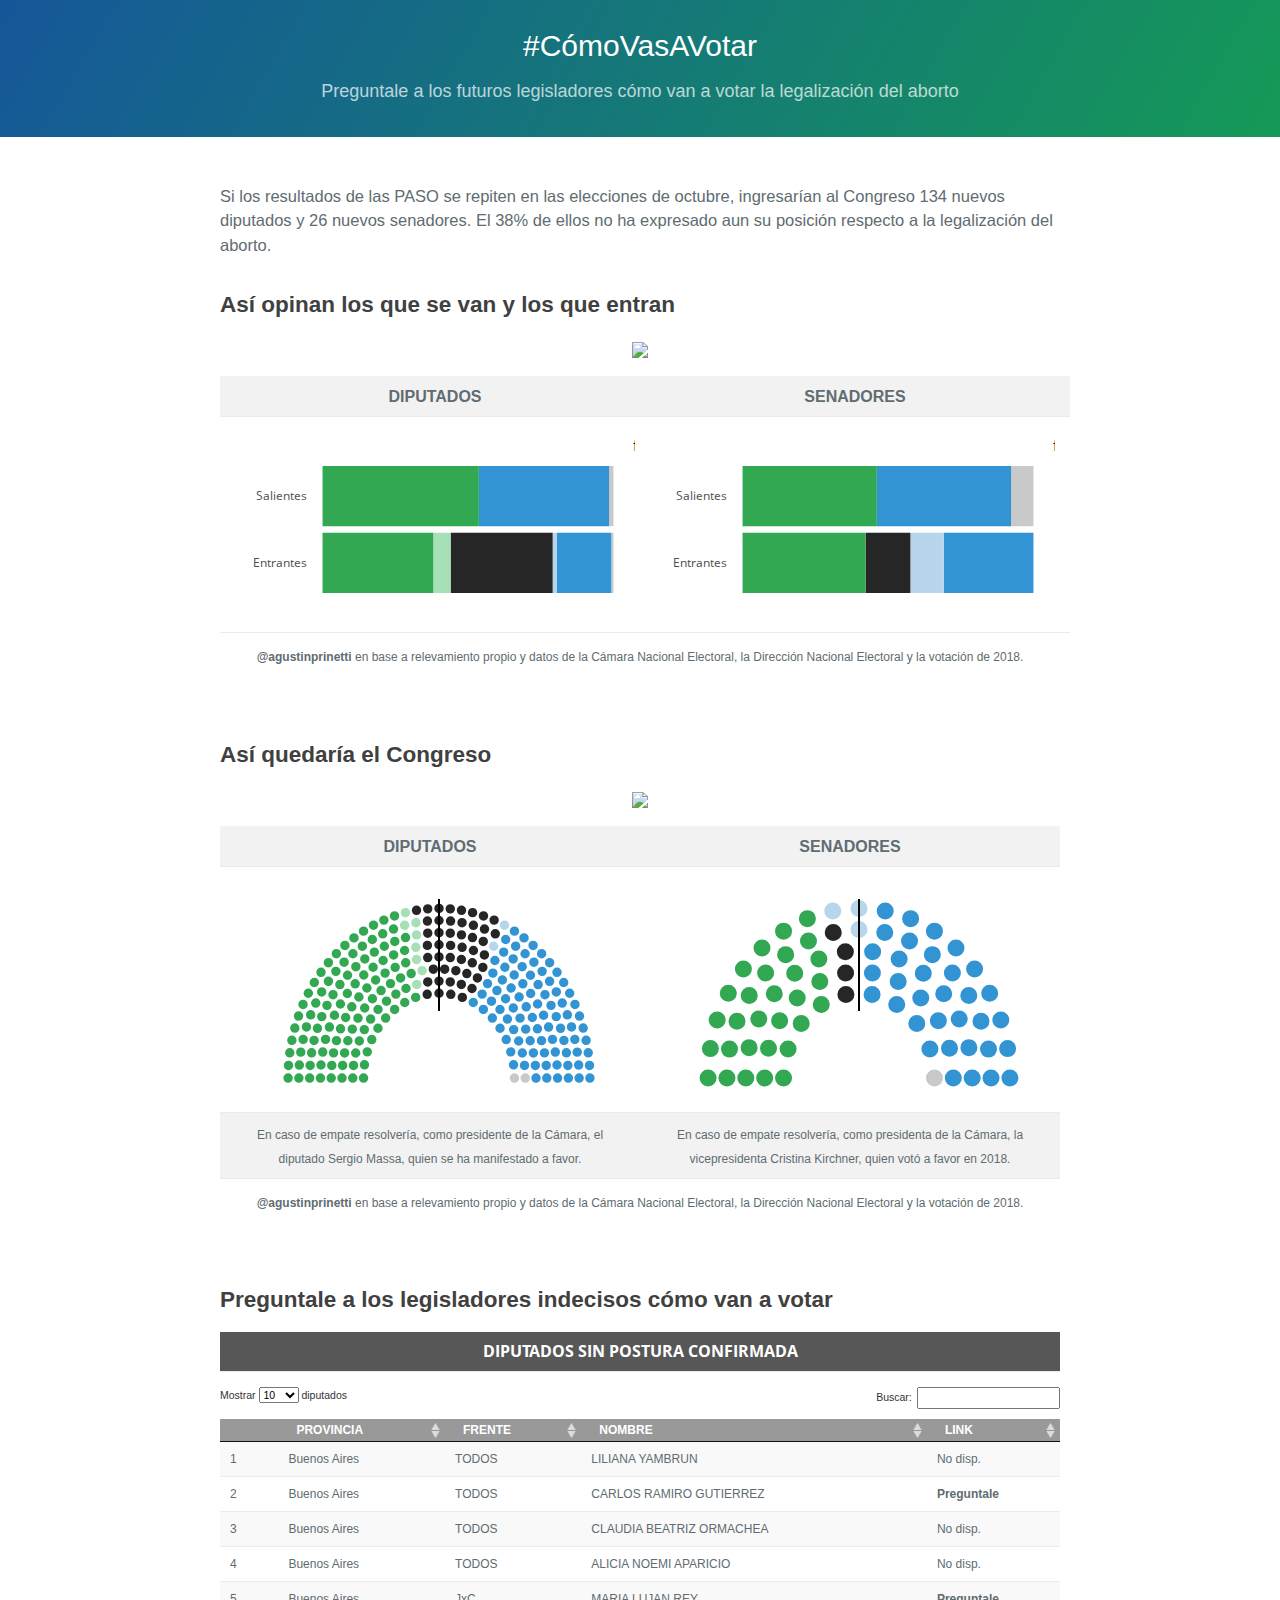
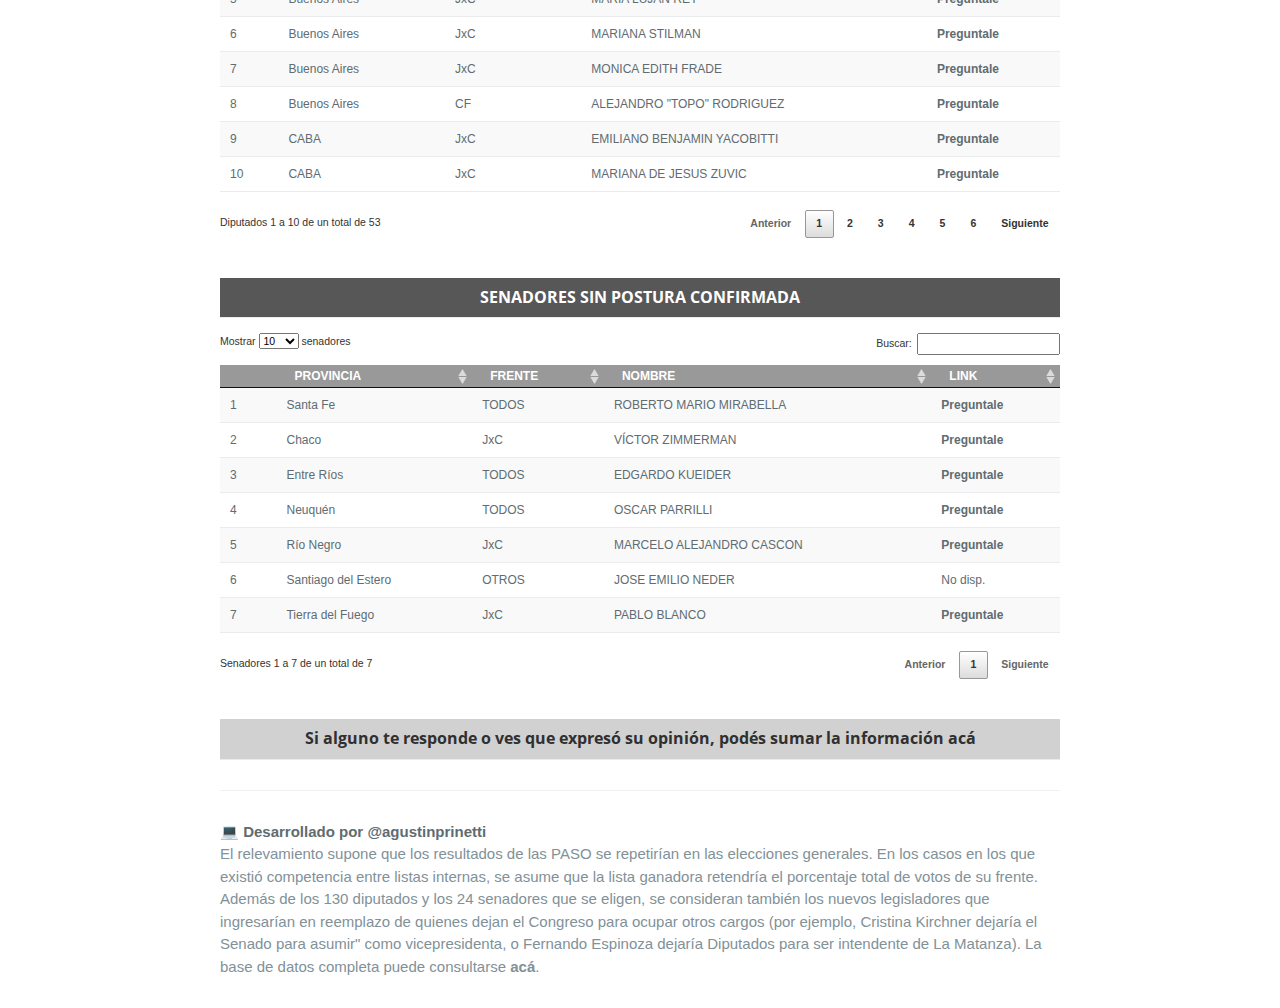
==== commit 6c356230: "Update index.html" ====
--- a/index.html
+++ b/index.html
@@ -13,7 +13,7 @@
 
 
 
-<title>💚 #CómoVasAVotar 💙</title>
+<title>#CómoVasAVotar</title>
 
 <script src="site_libs/htmlwidgets-1.3/htmlwidgets.js"></script>
 <script src="site_libs/plotly-binding-4.9.0/plotly.js"></script>
@@ -50,7 +50,7 @@
 
 
 <section class="page-header">
-<h1 class="title toc-ignore project-name">💚 #CómoVasAVotar 💙</h1>
+<h1 class="title toc-ignore project-name">#CómoVasAVotar</h1>
 <h4 class="date project-date">Preguntale a los futuros legisladores cómo van a votar la legalización del aborto</h4>
 </section>
 
@@ -76,8 +76,8 @@
 <td style="width: 100%; text-align: center; height: 18px;">
 <span style="font-family: tahoma, arial, helvetica, sans-serif;">
 <center>
-<div id="htmlwidget-1a722c788842a84d40d8" style="width:400px;height:200px;" class="plotly html-widget"></div>
-<script type="application/json" data-for="htmlwidget-1a722c788842a84d40d8">{"x":{"data":[{"orientation":"h","width":[0.9,0.9],"base":[133,132],"x":[1,2],"y":[1,2],"text":["1","2"],"type":"bar","marker":{"autocolorscale":false,"color":"rgba(201,201,201,1)","line":{"width":1.88976377952756,"color":"transparent"}},"name":"6 Abstención o ausente","legendgroup":"6 Abstención o ausente","showlegend":true,"xaxis":"x","yaxis":"y","hoverinfo":"text","frame":null},{"orientation":"h","width":[0.9,0.9],"base":[108,72],"x":[25,60],"y":[1,2],"text":["25","60"],"type":"bar","marker":{"autocolorscale":false,"color":"rgba(51,148,212,1)","line":{"width":1.88976377952756,"color":"transparent"}},"name":"5 En contra","legendgroup":"5 En contra","showlegend":true,"xaxis":"x","yaxis":"y","hoverinfo":"text","frame":null},{"orientation":"h","width":[0.9,0.9],"base":[106,72],"x":[2,0],"y":[1,2],"text":["2","0"],"type":"bar","marker":{"autocolorscale":false,"color":"rgba(183,214,235,1)","line":{"width":1.88976377952756,"color":"transparent"}},"name":"4 Probablemente en contra","legendgroup":"4 Probablemente en contra","showlegend":true,"xaxis":"x","yaxis":"y","hoverinfo":"text","frame":null},{"orientation":"h","width":[0.9,0.9],"base":[59,72],"x":[47,0],"y":[1,2],"text":["47","0"],"type":"bar","marker":{"autocolorscale":false,"color":"rgba(38,38,38,1)","line":{"width":1.88976377952756,"color":"transparent"}},"name":"3 No se expresó","legendgroup":"3 No se expresó","showlegend":true,"xaxis":"x","yaxis":"y","hoverinfo":"text","frame":null},{"orientation":"h","width":[0.9,0.9],"base":[51,72],"x":[8,0],"y":[1,2],"text":["8","0"],"type":"bar","marker":{"autocolorscale":false,"color":"rgba(166,224,182,1)","line":{"width":1.88976377952756,"color":"transparent"}},"name":"2 Probablemente a favor","legendgroup":"2 Probablemente a favor","showlegend":true,"xaxis":"x","yaxis":"y","hoverinfo":"text","frame":null},{"orientation":"h","width":[0.9,0.9],"base":[0,0],"x":[51,72],"y":[1,2],"text":["51","72"],"type":"bar","marker":{"autocolorscale":false,"color":"rgba(50,168,82,1)","line":{"width":1.88976377952756,"color":"transparent"}},"name":"1 A favor","legendgroup":"1 A favor","showlegend":true,"xaxis":"x","yaxis":"y","hoverinfo":"text","frame":null}],"layout":{"margin":{"t":30.6118721461187,"r":7.30593607305936,"b":18.2648401826484,"l":63.5616438356165},"font":{"color":"rgba(0,0,0,1)","family":"","size":14.6118721461187},"xaxis":{"domain":[0,1],"automargin":true,"type":"linear","autorange":false,"range":[-6.7,140.7],"tickmode":"array","ticktext":["0","50","100"],"tickvals":[0,50,100],"categoryorder":"array","categoryarray":["0","50","100"],"nticks":null,"ticks":"","tickcolor":null,"ticklen":3.65296803652968,"tickwidth":0,"showticklabels":false,"tickfont":{"color":null,"family":null,"size":0},"tickangle":-0,"showline":false,"linecolor":null,"linewidth":0,"showgrid":false,"gridcolor":null,"gridwidth":0,"zeroline":false,"anchor":"y","title":{"text":"","font":{"color":"rgba(0,0,0,1)","family":"","size":14.6118721461187}},"hoverformat":".2f"},"yaxis":{"domain":[0,1],"automargin":true,"type":"linear","autorange":false,"range":[0.4,2.6],"tickmode":"array","ticktext":["Entrantes","Salientes"],"tickvals":[1,2],"categoryorder":"array","categoryarray":["Entrantes","Salientes"],"nticks":null,"ticks":"","tickcolor":null,"ticklen":3.65296803652968,"tickwidth":0,"showticklabels":true,"tickfont":{"color":"rgba(77,77,77,1)","family":"","size":11.689497716895},"tickangle":-0,"showline":false,"linecolor":null,"linewidth":0,"showgrid":false,"gridcolor":null,"gridwidth":0,"zeroline":false,"anchor":"x","title":{"text":"","font":{"color":"rgba(0,0,0,1)","family":"","size":14.6118721461187}},"hoverformat":".2f"},"shapes":[{"type":"rect","fillcolor":null,"line":{"color":null,"width":0,"linetype":[]},"yref":"paper","xref":"paper","x0":0,"x1":1,"y0":0,"y1":1}],"showlegend":false,"legend":{"bgcolor":null,"bordercolor":null,"borderwidth":0,"font":{"color":"rgba(0,0,0,1)","family":"","size":11.689497716895},"y":0.844094488188976},"annotations":[{"text":"forcats::fct_rev(Voto)","x":1.02,"y":1,"showarrow":false,"ax":0,"ay":0,"font":{"color":"rgba(0,0,0,1)","family":"","size":14.6118721461187},"xref":"paper","yref":"paper","textangle":-0,"xanchor":"left","yanchor":"bottom","legendTitle":true}],"hovermode":"closest","width":400,"height":200,"barmode":"relative"},"config":{"doubleClick":"reset","showSendToCloud":false,"displayModeBar":false},"source":"A","attrs":{"2e9c25256651":{"x":{},"y":{},"fill":{},"text":{},"type":"bar"}},"cur_data":"2e9c25256651","visdat":{"2e9c25256651":["function (y) ","x"]},"highlight":{"on":"plotly_click","persistent":false,"dynamic":false,"selectize":false,"opacityDim":0.2,"selected":{"opacity":1},"debounce":0},"shinyEvents":["plotly_hover","plotly_click","plotly_selected","plotly_relayout","plotly_brushed","plotly_brushing","plotly_clickannotation","plotly_doubleclick","plotly_deselect","plotly_afterplot"],"base_url":"https://plot.ly"},"evals":[],"jsHooks":[]}</script>
+<div id="htmlwidget-79caf20a03248ef40c1a" style="width:400px;height:200px;" class="plotly html-widget"></div>
+<script type="application/json" data-for="htmlwidget-79caf20a03248ef40c1a">{"x":{"data":[{"orientation":"h","width":[0.9,0.9],"base":[133,132],"x":[1,2],"y":[1,2],"text":["1","2"],"type":"bar","marker":{"autocolorscale":false,"color":"rgba(201,201,201,1)","line":{"width":1.88976377952756,"color":"transparent"}},"name":"6 Abstención o ausente","legendgroup":"6 Abstención o ausente","showlegend":true,"xaxis":"x","yaxis":"y","hoverinfo":"text","frame":null},{"orientation":"h","width":[0.9,0.9],"base":[108,72],"x":[25,60],"y":[1,2],"text":["25","60"],"type":"bar","marker":{"autocolorscale":false,"color":"rgba(51,148,212,1)","line":{"width":1.88976377952756,"color":"transparent"}},"name":"5 En contra","legendgroup":"5 En contra","showlegend":true,"xaxis":"x","yaxis":"y","hoverinfo":"text","frame":null},{"orientation":"h","width":[0.9,0.9],"base":[106,72],"x":[2,0],"y":[1,2],"text":["2","0"],"type":"bar","marker":{"autocolorscale":false,"color":"rgba(183,214,235,1)","line":{"width":1.88976377952756,"color":"transparent"}},"name":"4 Probablemente en contra","legendgroup":"4 Probablemente en contra","showlegend":true,"xaxis":"x","yaxis":"y","hoverinfo":"text","frame":null},{"orientation":"h","width":[0.9,0.9],"base":[59,72],"x":[47,0],"y":[1,2],"text":["47","0"],"type":"bar","marker":{"autocolorscale":false,"color":"rgba(38,38,38,1)","line":{"width":1.88976377952756,"color":"transparent"}},"name":"3 No se expresó","legendgroup":"3 No se expresó","showlegend":true,"xaxis":"x","yaxis":"y","hoverinfo":"text","frame":null},{"orientation":"h","width":[0.9,0.9],"base":[51,72],"x":[8,0],"y":[1,2],"text":["8","0"],"type":"bar","marker":{"autocolorscale":false,"color":"rgba(166,224,182,1)","line":{"width":1.88976377952756,"color":"transparent"}},"name":"2 Probablemente a favor","legendgroup":"2 Probablemente a favor","showlegend":true,"xaxis":"x","yaxis":"y","hoverinfo":"text","frame":null},{"orientation":"h","width":[0.9,0.9],"base":[0,0],"x":[51,72],"y":[1,2],"text":["51","72"],"type":"bar","marker":{"autocolorscale":false,"color":"rgba(50,168,82,1)","line":{"width":1.88976377952756,"color":"transparent"}},"name":"1 A favor","legendgroup":"1 A favor","showlegend":true,"xaxis":"x","yaxis":"y","hoverinfo":"text","frame":null}],"layout":{"margin":{"t":30.6118721461187,"r":7.30593607305936,"b":18.2648401826484,"l":63.5616438356165},"font":{"color":"rgba(0,0,0,1)","family":"","size":14.6118721461187},"xaxis":{"domain":[0,1],"automargin":true,"type":"linear","autorange":false,"range":[-6.7,140.7],"tickmode":"array","ticktext":["0","50","100"],"tickvals":[0,50,100],"categoryorder":"array","categoryarray":["0","50","100"],"nticks":null,"ticks":"","tickcolor":null,"ticklen":3.65296803652968,"tickwidth":0,"showticklabels":false,"tickfont":{"color":null,"family":null,"size":0},"tickangle":-0,"showline":false,"linecolor":null,"linewidth":0,"showgrid":false,"gridcolor":null,"gridwidth":0,"zeroline":false,"anchor":"y","title":{"text":"","font":{"color":"rgba(0,0,0,1)","family":"","size":14.6118721461187}},"hoverformat":".2f"},"yaxis":{"domain":[0,1],"automargin":true,"type":"linear","autorange":false,"range":[0.4,2.6],"tickmode":"array","ticktext":["Entrantes","Salientes"],"tickvals":[1,2],"categoryorder":"array","categoryarray":["Entrantes","Salientes"],"nticks":null,"ticks":"","tickcolor":null,"ticklen":3.65296803652968,"tickwidth":0,"showticklabels":true,"tickfont":{"color":"rgba(77,77,77,1)","family":"","size":11.689497716895},"tickangle":-0,"showline":false,"linecolor":null,"linewidth":0,"showgrid":false,"gridcolor":null,"gridwidth":0,"zeroline":false,"anchor":"x","title":{"text":"","font":{"color":"rgba(0,0,0,1)","family":"","size":14.6118721461187}},"hoverformat":".2f"},"shapes":[{"type":"rect","fillcolor":null,"line":{"color":null,"width":0,"linetype":[]},"yref":"paper","xref":"paper","x0":0,"x1":1,"y0":0,"y1":1}],"showlegend":false,"legend":{"bgcolor":null,"bordercolor":null,"borderwidth":0,"font":{"color":"rgba(0,0,0,1)","family":"","size":11.689497716895},"y":0.844094488188976},"annotations":[{"text":"forcats::fct_rev(Voto)","x":1.02,"y":1,"showarrow":false,"ax":0,"ay":0,"font":{"color":"rgba(0,0,0,1)","family":"","size":14.6118721461187},"xref":"paper","yref":"paper","textangle":-0,"xanchor":"left","yanchor":"bottom","legendTitle":true}],"hovermode":"closest","width":400,"height":200,"barmode":"relative"},"config":{"doubleClick":"reset","showSendToCloud":false,"displayModeBar":false},"source":"A","attrs":{"147c28e6437d":{"x":{},"y":{},"fill":{},"text":{},"type":"bar"}},"cur_data":"147c28e6437d","visdat":{"147c28e6437d":["function (y) ","x"]},"highlight":{"on":"plotly_click","persistent":false,"dynamic":false,"selectize":false,"opacityDim":0.2,"selected":{"opacity":1},"debounce":0},"shinyEvents":["plotly_hover","plotly_click","plotly_selected","plotly_relayout","plotly_brushed","plotly_brushing","plotly_clickannotation","plotly_doubleclick","plotly_deselect","plotly_afterplot"],"base_url":"https://plot.ly"},"evals":[],"jsHooks":[]}</script>
 </center>
 </span>
 </td>
@@ -97,8 +97,8 @@
 <td style="width: 100%; text-align: center; height: 18px;">
 <span style="font-family: tahoma, arial, helvetica, sans-serif;">
 <center>
-<div id="htmlwidget-475c640491a74a8b6033" style="width:400px;height:200px;" class="plotly html-widget"></div>
-<script type="application/json" data-for="htmlwidget-475c640491a74a8b6033">{"x":{"data":[{"orientation":"h","width":[0.9,0.9],"base":[26,24],"x":[0,2],"y":[1,2],"text":["0","2"],"type":"bar","marker":{"autocolorscale":false,"color":"rgba(201,201,201,1)","line":{"width":1.88976377952756,"color":"transparent"}},"name":"6 Abstención o ausente","legendgroup":"6 Abstención o ausente","showlegend":true,"xaxis":"x","yaxis":"y","hoverinfo":"text","frame":null},{"orientation":"h","width":[0.9,0.9],"base":[18,12],"x":[8,12],"y":[1,2],"text":["8","12"],"type":"bar","marker":{"autocolorscale":false,"color":"rgba(51,148,212,1)","line":{"width":1.88976377952756,"color":"transparent"}},"name":"5 En contra","legendgroup":"5 En contra","showlegend":true,"xaxis":"x","yaxis":"y","hoverinfo":"text","frame":null},{"orientation":"h","width":[0.9,0.9],"base":[15,12],"x":[3,0],"y":[1,2],"text":["3","0"],"type":"bar","marker":{"autocolorscale":false,"color":"rgba(183,214,235,1)","line":{"width":1.88976377952756,"color":"transparent"}},"name":"4 Probablemente en contra","legendgroup":"4 Probablemente en contra","showlegend":true,"xaxis":"x","yaxis":"y","hoverinfo":"text","frame":null},{"orientation":"h","width":[0.9,0.9],"base":[11,12],"x":[4,0],"y":[1,2],"text":["4","0"],"type":"bar","marker":{"autocolorscale":false,"color":"rgba(38,38,38,1)","line":{"width":1.88976377952756,"color":"transparent"}},"name":"3 No se expresó","legendgroup":"3 No se expresó","showlegend":true,"xaxis":"x","yaxis":"y","hoverinfo":"text","frame":null},{"orientation":"h","width":[0.9,0.9],"base":[11,12],"x":[0,0],"y":[1,2],"text":"0","type":"bar","marker":{"autocolorscale":false,"color":"rgba(166,224,182,1)","line":{"width":1.88976377952756,"color":"transparent"}},"name":"2 Probablemente a favor","legendgroup":"2 Probablemente a favor","showlegend":true,"xaxis":"x","yaxis":"y","hoverinfo":"text","frame":null},{"orientation":"h","width":[0.9,0.9],"base":[0,0],"x":[11,12],"y":[1,2],"text":["11","12"],"type":"bar","marker":{"autocolorscale":false,"color":"rgba(50,168,82,1)","line":{"width":1.88976377952756,"color":"transparent"}},"name":"1 A favor","legendgroup":"1 A favor","showlegend":true,"xaxis":"x","yaxis":"y","hoverinfo":"text","frame":null}],"layout":{"margin":{"t":30.6118721461187,"r":7.30593607305936,"b":18.2648401826484,"l":63.5616438356165},"font":{"color":"rgba(0,0,0,1)","family":"","size":14.6118721461187},"xaxis":{"domain":[0,1],"automargin":true,"type":"linear","autorange":false,"range":[-1.3,27.3],"tickmode":"array","ticktext":["0","10","20"],"tickvals":[0,10,20],"categoryorder":"array","categoryarray":["0","10","20"],"nticks":null,"ticks":"","tickcolor":null,"ticklen":3.65296803652968,"tickwidth":0,"showticklabels":false,"tickfont":{"color":null,"family":null,"size":0},"tickangle":-0,"showline":false,"linecolor":null,"linewidth":0,"showgrid":false,"gridcolor":null,"gridwidth":0,"zeroline":false,"anchor":"y","title":{"text":"","font":{"color":"rgba(0,0,0,1)","family":"","size":14.6118721461187}},"hoverformat":".2f"},"yaxis":{"domain":[0,1],"automargin":true,"type":"linear","autorange":false,"range":[0.4,2.6],"tickmode":"array","ticktext":["Entrantes","Salientes"],"tickvals":[1,2],"categoryorder":"array","categoryarray":["Entrantes","Salientes"],"nticks":null,"ticks":"","tickcolor":null,"ticklen":3.65296803652968,"tickwidth":0,"showticklabels":true,"tickfont":{"color":"rgba(77,77,77,1)","family":"","size":11.689497716895},"tickangle":-0,"showline":false,"linecolor":null,"linewidth":0,"showgrid":false,"gridcolor":null,"gridwidth":0,"zeroline":false,"anchor":"x","title":{"text":"","font":{"color":"rgba(0,0,0,1)","family":"","size":14.6118721461187}},"hoverformat":".2f"},"shapes":[{"type":"rect","fillcolor":null,"line":{"color":null,"width":0,"linetype":[]},"yref":"paper","xref":"paper","x0":0,"x1":1,"y0":0,"y1":1}],"showlegend":false,"legend":{"bgcolor":null,"bordercolor":null,"borderwidth":0,"font":{"color":"rgba(0,0,0,1)","family":"","size":11.689497716895},"y":0.844094488188976},"annotations":[{"text":"forcats::fct_rev(Voto)","x":1.02,"y":1,"showarrow":false,"ax":0,"ay":0,"font":{"color":"rgba(0,0,0,1)","family":"","size":14.6118721461187},"xref":"paper","yref":"paper","textangle":-0,"xanchor":"left","yanchor":"bottom","legendTitle":true}],"hovermode":"closest","width":400,"height":200,"barmode":"relative"},"config":{"doubleClick":"reset","showSendToCloud":false,"displayModeBar":false},"source":"A","attrs":{"2e9c19b97b9":{"x":{},"y":{},"fill":{},"text":{},"type":"bar"}},"cur_data":"2e9c19b97b9","visdat":{"2e9c19b97b9":["function (y) ","x"]},"highlight":{"on":"plotly_click","persistent":false,"dynamic":false,"selectize":false,"opacityDim":0.2,"selected":{"opacity":1},"debounce":0},"shinyEvents":["plotly_hover","plotly_click","plotly_selected","plotly_relayout","plotly_brushed","plotly_brushing","plotly_clickannotation","plotly_doubleclick","plotly_deselect","plotly_afterplot"],"base_url":"https://plot.ly"},"evals":[],"jsHooks":[]}</script>
+<div id="htmlwidget-d0dc68e83954a35dc085" style="width:400px;height:200px;" class="plotly html-widget"></div>
+<script type="application/json" data-for="htmlwidget-d0dc68e83954a35dc085">{"x":{"data":[{"orientation":"h","width":[0.9,0.9],"base":[26,24],"x":[0,2],"y":[1,2],"text":["0","2"],"type":"bar","marker":{"autocolorscale":false,"color":"rgba(201,201,201,1)","line":{"width":1.88976377952756,"color":"transparent"}},"name":"6 Abstención o ausente","legendgroup":"6 Abstención o ausente","showlegend":true,"xaxis":"x","yaxis":"y","hoverinfo":"text","frame":null},{"orientation":"h","width":[0.9,0.9],"base":[18,12],"x":[8,12],"y":[1,2],"text":["8","12"],"type":"bar","marker":{"autocolorscale":false,"color":"rgba(51,148,212,1)","line":{"width":1.88976377952756,"color":"transparent"}},"name":"5 En contra","legendgroup":"5 En contra","showlegend":true,"xaxis":"x","yaxis":"y","hoverinfo":"text","frame":null},{"orientation":"h","width":[0.9,0.9],"base":[15,12],"x":[3,0],"y":[1,2],"text":["3","0"],"type":"bar","marker":{"autocolorscale":false,"color":"rgba(183,214,235,1)","line":{"width":1.88976377952756,"color":"transparent"}},"name":"4 Probablemente en contra","legendgroup":"4 Probablemente en contra","showlegend":true,"xaxis":"x","yaxis":"y","hoverinfo":"text","frame":null},{"orientation":"h","width":[0.9,0.9],"base":[11,12],"x":[4,0],"y":[1,2],"text":["4","0"],"type":"bar","marker":{"autocolorscale":false,"color":"rgba(38,38,38,1)","line":{"width":1.88976377952756,"color":"transparent"}},"name":"3 No se expresó","legendgroup":"3 No se expresó","showlegend":true,"xaxis":"x","yaxis":"y","hoverinfo":"text","frame":null},{"orientation":"h","width":[0.9,0.9],"base":[11,12],"x":[0,0],"y":[1,2],"text":"0","type":"bar","marker":{"autocolorscale":false,"color":"rgba(166,224,182,1)","line":{"width":1.88976377952756,"color":"transparent"}},"name":"2 Probablemente a favor","legendgroup":"2 Probablemente a favor","showlegend":true,"xaxis":"x","yaxis":"y","hoverinfo":"text","frame":null},{"orientation":"h","width":[0.9,0.9],"base":[0,0],"x":[11,12],"y":[1,2],"text":["11","12"],"type":"bar","marker":{"autocolorscale":false,"color":"rgba(50,168,82,1)","line":{"width":1.88976377952756,"color":"transparent"}},"name":"1 A favor","legendgroup":"1 A favor","showlegend":true,"xaxis":"x","yaxis":"y","hoverinfo":"text","frame":null}],"layout":{"margin":{"t":30.6118721461187,"r":7.30593607305936,"b":18.2648401826484,"l":63.5616438356165},"font":{"color":"rgba(0,0,0,1)","family":"","size":14.6118721461187},"xaxis":{"domain":[0,1],"automargin":true,"type":"linear","autorange":false,"range":[-1.3,27.3],"tickmode":"array","ticktext":["0","10","20"],"tickvals":[0,10,20],"categoryorder":"array","categoryarray":["0","10","20"],"nticks":null,"ticks":"","tickcolor":null,"ticklen":3.65296803652968,"tickwidth":0,"showticklabels":false,"tickfont":{"color":null,"family":null,"size":0},"tickangle":-0,"showline":false,"linecolor":null,"linewidth":0,"showgrid":false,"gridcolor":null,"gridwidth":0,"zeroline":false,"anchor":"y","title":{"text":"","font":{"color":"rgba(0,0,0,1)","family":"","size":14.6118721461187}},"hoverformat":".2f"},"yaxis":{"domain":[0,1],"automargin":true,"type":"linear","autorange":false,"range":[0.4,2.6],"tickmode":"array","ticktext":["Entrantes","Salientes"],"tickvals":[1,2],"categoryorder":"array","categoryarray":["Entrantes","Salientes"],"nticks":null,"ticks":"","tickcolor":null,"ticklen":3.65296803652968,"tickwidth":0,"showticklabels":true,"tickfont":{"color":"rgba(77,77,77,1)","family":"","size":11.689497716895},"tickangle":-0,"showline":false,"linecolor":null,"linewidth":0,"showgrid":false,"gridcolor":null,"gridwidth":0,"zeroline":false,"anchor":"x","title":{"text":"","font":{"color":"rgba(0,0,0,1)","family":"","size":14.6118721461187}},"hoverformat":".2f"},"shapes":[{"type":"rect","fillcolor":null,"line":{"color":null,"width":0,"linetype":[]},"yref":"paper","xref":"paper","x0":0,"x1":1,"y0":0,"y1":1}],"showlegend":false,"legend":{"bgcolor":null,"bordercolor":null,"borderwidth":0,"font":{"color":"rgba(0,0,0,1)","family":"","size":11.689497716895},"y":0.844094488188976},"annotations":[{"text":"forcats::fct_rev(Voto)","x":1.02,"y":1,"showarrow":false,"ax":0,"ay":0,"font":{"color":"rgba(0,0,0,1)","family":"","size":14.6118721461187},"xref":"paper","yref":"paper","textangle":-0,"xanchor":"left","yanchor":"bottom","legendTitle":true}],"hovermode":"closest","width":400,"height":200,"barmode":"relative"},"config":{"doubleClick":"reset","showSendToCloud":false,"displayModeBar":false},"source":"A","attrs":{"147c41075f07":{"x":{},"y":{},"fill":{},"text":{},"type":"bar"}},"cur_data":"147c41075f07","visdat":{"147c41075f07":["function (y) ","x"]},"highlight":{"on":"plotly_click","persistent":false,"dynamic":false,"selectize":false,"opacityDim":0.2,"selected":{"opacity":1},"debounce":0},"shinyEvents":["plotly_hover","plotly_click","plotly_selected","plotly_relayout","plotly_brushed","plotly_brushing","plotly_clickannotation","plotly_doubleclick","plotly_deselect","plotly_afterplot"],"base_url":"https://plot.ly"},"evals":[],"jsHooks":[]}</script>
 </center>
 </span>
 </td>
@@ -132,8 +132,8 @@
 <td style="width: 100%; text-align: center; height: 18px;">
 <span style="font-family: tahoma, arial, helvetica, sans-serif;">
 <center>
-<div id="htmlwidget-d25929018ae28a40d3d7" style="width:350px;height:230px;" class="plotly html-widget"></div>
-<script type="application/json" data-for="htmlwidget-d25929018ae28a40d3d7">{"x":{"data":[{"x":[-2,-1.857142857,-1.714285714,-1.571428571,-1.428571429,-1.285714286,-1.142857143,-1,-1.994407594,-1.850799773,-1.70776234,-1.563861713,-1.420745565,-1.277020746,-1.133079842,-1.977661652,-0.987688341,-1.831813849,-1.688241862,-1.541234012,-1.397353715,-1.949855824,-1.251057691,-1.80031478,-1.655872845,-1.10391523,-1.503763385,-1.911145612,-1.358652166,-0.951056516,-1.756517735,-1.610901636,-1.208176227,-1.861747497,-1.451810694,-1.055862323,-1.700721892,-1.305064939,-1.553670492,-1.801937736,-1.148956252,-0.891006524,-1.385876273,-1.633308395,-1.732050808,-1.484614978,-1.237179148,-0.989743319,-1.554737745,-1.074198615,-1.306595105,-1.652477549,-1.404260647,-1.155738563,-0.809016994,-0.906689532,-1.46554666,-1.563662965,-1.214730712,-1.313219045,-0.984914284,-1.061635465,-1.366344406,-1.466103744,-1.212183053,-1.111167799,-0.808122036,-0.707106781,-0.882310677,-1.360345476,-1.257808633,-0.955900866,-1.101921617,-0.996903732,-1.246979604,-1.140680752,-0.695727347,-0.767775332,-0.839693218,-0.587785252,-0.983273891,-1.126640116,-0.873038938,-1.015760865,-1,-0.857142857,-0.714285714,-0.642857143,-0.571428571,-0.883902301,-0.740766301,-0.4539905,-0.867767478,-0.724488449,-0.581052347,-0.746005789,-0.509245413,-0.601359679,-0.437352494,-0.730682049,-0.586320246,-0.6030133,-0.441452849,-0.309016994,-0.589510349,-0.456161636,-0.368747013,-0.443689792],"y":[2.45e-016,2.27e-016,2.1e-016,1.92e-016,1.75e-016,1.57e-016,1.4e-016,1.22e-016,0.149460187,0.153361642,0.149409845,0.154026935,0.149326376,0.149262318,0.149172791,0.298084532,0.156434465,0.305675668,0.29768259,0.306570506,0.297016701,0.445041868,0.29650612,0.455901619,0.443689792,0.295793194,0.456161636,0.589510349,0.441452849,0.309016994,0.6030133,0.586320246,0.439740184,0.730682049,0.601359679,0.437352494,0.746005789,0.581052347,0.724488449,0.867767478,0.577027517,0.4539905,0.740766301,0.883902301,1,0.857142857,0.714285714,0.571428571,1.015760865,0.706511543,0.873038938,1.126640116,0.983273891,0.839693218,0.587785252,0.695727347,1.140680752,1.246979604,0.996903732,1.101921617,0.826441212,0.955900866,1.257808633,1.360345476,1.212183053,1.111167799,0.808122036,0.707106781,0.935194682,1.466103744,1.366344406,1.061635465,1.313219045,1.214730712,1.563662965,1.46554666,0.906689532,1.031301248,1.155738563,0.809016994,1.404260647,1.652477549,1.306595105,1.554737745,1.732050808,1.484614978,1.237179148,1.113461233,0.989743319,1.633308395,1.385876273,0.891006524,1.801937736,1.553670492,1.305064939,1.700721892,1.180563566,1.451810694,1.055862323,1.861747497,1.610901636,1.756517735,1.358652166,0.951056516,1.911145612,1.503763385,1.231700802,1.655872845],"text":["Nombre: LAURA V. ALONSO <br />Provincia: Buenos Aires <br />Postura: A favor <br />Mandato: 2017 a 2021","Nombre: DANIEL FERNANDO ARROYO <br />Provincia: Buenos Aires <br />Postura: A favor <br />Mandato: 2017 a 2021","Nombre: EDUARDO BUCCA <br />Provincia: Buenos Aires <br />Postura: A favor <br />Mandato: 2017 a 2021","Nombre: WALTER CORREA <br />Provincia: Buenos Aires <br />Postura: A favor <br />Mandato: 2017 a 2021","Nombre: JOSE IGNACIO DE MENDIGUREN <br />Provincia: Buenos Aires <br />Postura: A favor <br />Mandato: 2017 a 2021","Nombre: NICOLAS DEL CAÑO <br />Provincia: Buenos Aires <br />Postura: A favor <br />Mandato: 2017 a 2021","Nombre: ROMINA DEL PLA <br />Provincia: Buenos Aires <br />Postura: A favor <br />Mandato: 2017 a 2021","Nombre: CARLOS ALBERTO FERNANDEZ <br />Provincia: Buenos Aires <br />Postura: A favor <br />Mandato: 2017 a 2021","Nombre: MONICA MACHA <br />Provincia: Buenos Aires <br />Postura: A favor <br />Mandato: 2017 a 2021","Nombre: JOSEFINA MENDOZA <br />Provincia: Buenos Aires <br />Postura: A favor <br />Mandato: 2017 a 2021","Nombre: LEOPOLDO RAUL GUIDO MOREAU <br />Provincia: Buenos Aires <br />Postura: A favor <br />Mandato: 2017 a 2021","Nombre: MARIA GRACIELA OCAÑA <br />Provincia: Buenos Aires <br />Postura: A favor <br />Mandato: 2017 a 2021","Nombre: HORACIO PIETRAGALLA CORTI <br />Provincia: Buenos Aires <br />Postura: A favor <br />Mandato: 2017 a 2021","Nombre: FABIO JOSE QUETGLAS <br />Provincia: Buenos Aires <br />Postura: A favor <br />Mandato: 2017 a 2021","Nombre: LAURA RUSSO <br />Provincia: Buenos Aires <br />Postura: A favor <br />Mandato: 2017 a 2021","Nombre: ROBERTO SALVAREZZA <br />Provincia: Buenos Aires <br />Postura: A favor <br />Mandato: 2017 a 2021","Nombre: DANIEL SCIOLI <br />Provincia: Buenos Aires <br />Postura: A favor <br />Mandato: 2017 a 2021","Nombre: MAGDALENA SIERRA <br />Provincia: Buenos Aires <br />Postura: A favor <br />Mandato: 2017 a 2021","Nombre: VANESA SILEY <br />Provincia: Buenos Aires <br />Postura: A favor <br />Mandato: 2017 a 2021","Nombre: FELIPE CARLOS SOLA <br />Provincia: Buenos Aires <br />Postura: A favor <br />Mandato: 2017 a 2021","Nombre: MIRTA TUNDIS <br />Provincia: Buenos Aires <br />Postura: A favor <br />Mandato: 2017 a 2021","Nombre: FERNANDA VALLEJOS <br />Provincia: Buenos Aires <br />Postura: A favor <br />Mandato: 2017 a 2021","Nombre: HUGO YASKY <br />Provincia: Buenos Aires <br />Postura: A favor <br />Mandato: 2017 a 2021","Nombre: AIDA BEATRIZ MAXIMA AYALA <br />Provincia: Chaco <br />Postura: A favor <br />Mandato: 2017 a 2021","Nombre: GUSTAVO MENNA <br />Provincia: Chubut <br />Postura: A favor <br />Mandato: 2017 a 2021","Nombre: JUAN CABANDIE <br />Provincia: CABA <br />Postura: A favor <br />Mandato: 2017 a 2021","Nombre: ANA CARLA CARRIZO <br />Provincia: CABA <br />Postura: A favor <br />Mandato: 2017 a 2021","Nombre: GABRIELA CERRUTI <br />Provincia: CABA <br />Postura: A favor <br />Mandato: 2017 a 2021","Nombre: DANIEL FILMUS <br />Provincia: CABA <br />Postura: A favor <br />Mandato: 2017 a 2021","Nombre: ALEJANDRO GARCIA <br />Provincia: CABA <br />Postura: A favor <br />Mandato: 2017 a 2021","Nombre: FERNANDO ADOLFO IGLESIAS <br />Provincia: CABA <br />Postura: A favor <br />Mandato: 2017 a 2021","Nombre: JUAN MANUEL LOPEZ <br />Provincia: CABA <br />Postura: A favor <br />Mandato: 2017 a 2021","Nombre: ÁLVARO DE LAMADRID * <br />Provincia: CABA <br />Postura: A favor <br />Mandato: 2017 a 2021","Nombre: FACUNDO SUAREZ LASTRA <br />Provincia: CABA <br />Postura: A favor <br />Mandato: 2017 a 2021","Nombre: BRENDA LIS AUSTIN <br />Provincia: Córdoba <br />Postura: A favor <br />Mandato: 2017 a 2021","Nombre: PABLO CARRO <br />Provincia: Córdoba <br />Postura: A favor <br />Mandato: 2017 a 2021","Nombre: SOFIA BRAMBILLA <br />Provincia: Corrientes <br />Postura: A favor <br />Mandato: 2017 a 2021","Nombre: JUAN JOSE BAHILLO <br />Provincia: Entre Ríos <br />Postura: A favor <br />Mandato: 2017 a 2021","Nombre: ATILIO FRANCISCO SALVADOR BENEDETTI <br />Provincia: Entre Ríos <br />Postura: A favor <br />Mandato: 2017 a 2021","Nombre: JORGE ENRIQUE LACOSTE <br />Provincia: Entre Ríos <br />Postura: A favor <br />Mandato: 2017 a 2021","Nombre: MELINA AIDA DELU <br />Provincia: La Pampa <br />Postura: A favor <br />Mandato: 2017 a 2021","Nombre: ARIEL RAUSCHENBERGER <br />Provincia: La Pampa <br />Postura: A favor <br />Mandato: 2017 a 2021","Nombre: CLAUDIA NAJUL <br />Provincia: Mendoza <br />Postura: A favor <br />Mandato: 2017 a 2021","Nombre: NORMAN DARIO MARTINEZ <br />Provincia: Neuquén <br />Postura: A favor <br />Mandato: 2017 a 2021","Nombre: LORENA MATZEN <br />Provincia: Río Negro <br />Postura: A favor <br />Mandato: 2017 a 2021","Nombre: MARIA EMILIA SORIA <br />Provincia: Río Negro <br />Postura: A favor <br />Mandato: 2017 a 2021","Nombre: JOSE LUIS RICCARDO <br />Provincia: San Luis <br />Postura: A favor <br />Mandato: 2017 a 2021","Nombre: ROXANA NAHIR REYES <br />Provincia: Santa Cruz <br />Postura: A favor <br />Mandato: 2017 a 2021","Nombre: JUAN BENEDICTO VAZQUEZ <br />Provincia: Santa Cruz <br />Postura: A favor <br />Mandato: 2017 a 2021","Nombre: ALBOR ANGEL CANTARD <br />Provincia: Santa Fe <br />Postura: A favor <br />Mandato: 2017 a 2021","Nombre: GONZALO PEDRO ANTONIO DEL CERRO <br />Provincia: Santa Fe <br />Postura: A favor <br />Mandato: 2017 a 2021","Nombre: JOSEFINA VICTORIA GONZALEZ <br />Provincia: Santa Fe <br />Postura: A favor <br />Mandato: 2017 a 2021","Nombre: ALEJANDRA RODENAS <br />Provincia: Santa Fe <br />Postura: A favor <br />Mandato: 2017 a 2021","Nombre: AGUSTIN OSCAR ROSSI <br />Provincia: Santa Fe <br />Postura: A favor <br />Mandato: 2017 a 2021","Nombre: MARTIN ALEJANDRO PEREZ <br />Provincia: Tierra del Fuego <br />Postura: A favor <br />Mandato: 2017 a 2021","Nombre: HECTOR ANTONIO STEFANI <br />Provincia: Tierra del Fuego <br />Postura: A favor <br />Mandato: 2017 a 2021","Nombre: PABLO RAUL YEDLIN <br />Provincia: Tucumán <br />Postura: A favor <br />Mandato: 2017 a 2021","Nombre: SERGIO MASSA * <br />Provincia: Buenos Aires <br />Postura: A favor <br />Mandato: 2019 a 2023","Nombre: LUANA VOLNOVICH <br />Provincia: Buenos Aires <br />Postura: A favor <br />Mandato: 2019 a 2023","Nombre: LEONARDO GROSSO <br />Provincia: Buenos Aires <br />Postura: A favor <br />Mandato: 2019 a 2023","Nombre: MARIA CRISTINA ALVAREZ RODRIGUEZ <br />Provincia: Buenos Aires <br />Postura: A favor <br />Mandato: 2019 a 2023","Nombre: MAXIMO CARLOS KIRCHNER <br />Provincia: Buenos Aires <br />Postura: A favor <br />Mandato: 2019 a 2023","Nombre: CECILIA MOREAU <br />Provincia: Buenos Aires <br />Postura: A favor <br />Mandato: 2019 a 2023","Nombre: ANDRES LARROQUE <br />Provincia: Buenos Aires <br />Postura: A favor <br />Mandato: 2019 a 2023","Nombre: FLORENCIA LAMPREABE <br />Provincia: Buenos Aires <br />Postura: A favor <br />Mandato: 2019 a 2023","Nombre: WADO DE PEDRO <br />Provincia: Buenos Aires <br />Postura: A favor <br />Mandato: 2019 a 2023","Nombre: JUAN FACUNDO MOYANO <br />Provincia: Buenos Aires <br />Postura: A favor <br />Mandato: 2019 a 2023","Nombre: DANIELA MARINA VILAR <br />Provincia: Buenos Aires <br />Postura: A favor <br />Mandato: 2019 a 2023","Nombre: CARLOS DANIEL CASTAGNETO <br />Provincia: Buenos Aires <br />Postura: A favor <br />Mandato: 2019 a 2023","Nombre: LUIS RODOLFO TAILHADE <br />Provincia: Buenos Aires <br />Postura: A favor <br />Mandato: 2019 a 2023","Nombre: MARIA ROSA MARTINEZ <br />Provincia: Buenos Aires <br />Postura: A favor <br />Mandato: 2019 a 2023","Nombre: MARIA JIMENA LOPEZ <br />Provincia: Buenos Aires <br />Postura: A favor <br />Mandato: 2019 a 2023","Nombre: MIGUEL ANGEL BAZZE <br />Provincia: Buenos Aires <br />Postura: A favor <br />Mandato: 2019 a 2023","Nombre: SILVIA GABRIELA LOSPENNATO <br />Provincia: Buenos Aires <br />Postura: A favor <br />Mandato: 2019 a 2023","Nombre: WALDO EZEQUIEL WOLFF <br />Provincia: Buenos Aires <br />Postura: A favor <br />Mandato: 2019 a 2023","Nombre: SEBASTIAN NICOLAS SALVADOR <br />Provincia: Buenos Aires <br />Postura: A favor <br />Mandato: 2019 a 2023","Nombre: MARIA DE LAS MERCEDES JOURY <br />Provincia: Buenos Aires <br />Postura: A favor <br />Mandato: 2019 a 2023","Nombre: RAUL SEBASTIAN GARCIA DE LUCA <br />Provincia: Buenos Aires <br />Postura: A favor <br />Mandato: 2019 a 2023","Nombre: KARINA VERONICA BANFI <br />Provincia: Buenos Aires <br />Postura: A favor <br />Mandato: 2019 a 2023","Nombre: NESTOR ANTONIO PITROLA <br />Provincia: Buenos Aires <br />Postura: A favor <br />Mandato: 2019 a 2023","Nombre: MAXIMILIANO CARLOS FRANCISCO FERRARO <br />Provincia: CABA <br />Postura: A favor <br />Mandato: 2019 a 2023","Nombre: MARÍA DOLORES MARTINEZ <br />Provincia: CABA <br />Postura: A favor <br />Mandato: 2019 a 2023","Nombre: FERNANDO EZEQUIEL SOLANAS <br />Provincia: CABA <br />Postura: A favor <br />Mandato: 2019 a 2023","Nombre: PAULA ANDREA PENACCA <br />Provincia: CABA <br />Postura: A favor <br />Mandato: 2019 a 2023","Nombre: ITAÍ HAGMAN <br />Provincia: CABA <br />Postura: A favor <br />Mandato: 2019 a 2023","Nombre: VICTORIA ANALIA DONDA PEREZ <br />Provincia: CABA <br />Postura: A favor <br />Mandato: 2019 a 2023","Nombre: MARIO RAUL NEGRI <br />Provincia: Córdoba <br />Postura: A favor <br />Mandato: 2019 a 2023","Nombre: EDUARDO GABRIEL FERNANDEZ <br />Provincia: Córdoba <br />Postura: A favor <br />Mandato: 2019 a 2023","Nombre: GABRIELA BEATRIZ ESTEVEZ <br />Provincia: Córdoba <br />Postura: A favor <br />Mandato: 2019 a 2023","Nombre: CLAUDIA ROXANA MARTINEZ <br />Provincia: Córdoba <br />Postura: A favor <br />Mandato: 2019 a 2023","Nombre: JOSE \"PITIN\" RUIZ ARAGON <br />Provincia: Corrientes <br />Postura: A favor <br />Mandato: 2019 a 2023","Nombre: NANCY SAND <br />Provincia: Corrientes <br />Postura: A favor <br />Mandato: 2019 a 2023","Nombre: MARÍA LUCILA MASIN <br />Provincia: Chaco <br />Postura: A favor <br />Mandato: 2019 a 2023","Nombre: SANTIAGO NICOLAS IGON <br />Provincia: Chubut <br />Postura: A favor <br />Mandato: 2019 a 2023","Nombre: GABRIELA MABEL LENA <br />Provincia: Entre Ríos <br />Postura: A favor <br />Mandato: 2019 a 2023","Nombre: LUIS EUGENIO BASTERRA <br />Provincia: Formosa <br />Postura: A favor <br />Mandato: 2019 a 2023","Nombre: MARIA CAROLINA MOISES <br />Provincia: Jujuy <br />Postura: A favor <br />Mandato: 2019 a 2023","Nombre: HERNAN PEREZ ARAUJO <br />Provincia: La Pampa <br />Postura: A favor <br />Mandato: 2019 a 2023","Nombre: CRISTINA BRITEZ <br />Provincia: Misiones <br />Postura: A favor <br />Mandato: 2019 a 2023","Nombre: DARIO MARTINEZ <br />Provincia: Neuquén <br />Postura: A favor <br />Mandato: 2019 a 2023","Nombre: SUSANA GRACIELA LANDRISCINI <br />Provincia: Río Negro <br />Postura: A favor <br />Mandato: 2019 a 2023","Nombre: SERGIO JAVIER WISKY <br />Provincia: Río Negro <br />Postura: A favor <br />Mandato: 2019 a 2023","Nombre: PABLO GERARDO GONZALEZ <br />Provincia: Santa Cruz <br />Postura: A favor <br />Mandato: 2019 a 2023","Nombre: MARCOS CLERI <br />Provincia: Santa Fe <br />Postura: A favor <br />Mandato: 2019 a 2023","Nombre: GERMAN PEDRO MARTINEZ <br />Provincia: Santa Fe <br />Postura: A favor <br />Mandato: 2019 a 2023","Nombre: ENRIQUE ELOY ESTEVEZ <br />Provincia: Santa Fe <br />Postura: A favor <br />Mandato: 2019 a 2023","Nombre: JOSE ANATOLIO OJEDA <br />Provincia: Tierra del Fuego <br />Postura: A favor <br />Mandato: 2019 a 2023","Nombre: MARIO ALBERTO LEITO <br />Provincia: Tucumán <br />Postura: A favor <br />Mandato: 2019 a 2023"],"type":"scatter","mode":"markers","marker":{"autocolorscale":false,"color":"rgba(50,168,82,1)","opacity":1,"size":7.55905511811024,"symbol":"circle","line":{"width":1.88976377952756,"color":"rgba(50,168,82,1)"}},"hoveron":"points","name":"A favor","legendgroup":"A favor","showlegend":true,"xaxis":"x","yaxis":"y","hoverinfo":"text","frame":null},{"x":[0.4539905,0.740766301,0.883902301,1,0.857142857,0.714285714,0.642857143,0.571428571,1.015760865,0.873038938,1.126640116,0.983273891,0.839693218,0.587785252,0.767775332,0.695727347,1.140680752,1.246979604,0.996903732,1.101921617,0.955900866,1.257808633,1.360345476,0.882310677,1.212183053,1.111167799,0.808122036,0.707106781,1.466103744,1.366344406,1.061635465,1.313219045,0.984914284,1.214730712,1.563662965,1.46554666,0.906689532,1.155738563,0.809016994,1.404260647,1.652477549,1.306595105,1.074198615,1.554737745,1.732050808,1.484614978,1.237179148,0.989743319,1.633308395,1.385876273,0.891006524,1.148956252,1.801937736,1.553670492,1.305064939,1.700721892,1.451810694,1.055862323,1.861747497,1.610901636,1.208176227,1.756517735,1.358652166,0.951056516,1.911145612,1.503763385,1.655872845,1.10391523,1.80031478,1.251057691,1.949855824,1.397353715,1.541234012,1.688241862,1.831813849,0.987688341,1.977661652,1.133079842,1.277020746,1.420745565,1.563861713,1.70776234,1.850799773,1.994407594,2,1.857142857,1.714285714,1.571428571,1.428571429,1.285714286],"y":[0.891006524,1.385876273,1.633308395,1.732050808,1.484614978,1.237179148,1.113461233,0.989743319,1.554737745,1.306595105,1.652477549,1.404260647,1.155738563,0.809016994,1.031301248,0.906689532,1.46554666,1.563662965,1.214730712,1.313219045,1.061635465,1.366344406,1.466103744,0.935194682,1.212183053,1.111167799,0.808122036,0.707106781,1.360345476,1.257808633,0.955900866,1.101921617,0.826441212,0.996903732,1.246979604,1.140680752,0.695727347,0.839693218,0.587785252,0.983273891,1.126640116,0.873038938,0.706511543,1.015760865,1,0.857142857,0.714285714,0.571428571,0.883902301,0.740766301,0.4539905,0.577027517,0.867767478,0.724488449,0.581052347,0.746005789,0.601359679,0.437352494,0.730682049,0.586320246,0.439740184,0.6030133,0.441452849,0.309016994,0.589510349,0.456161636,0.443689792,0.295793194,0.455901619,0.29650612,0.445041868,0.297016701,0.306570506,0.29768259,0.305675668,0.156434465,0.298084532,0.149172791,0.149262318,0.149326376,0.154026935,0.149409845,0.153361642,0.149460187,0,0,0,0,0,0],"text":["Nombre: JUAN AICEGA <br />Provincia: Buenos Aires <br />Postura: En contra <br />Mandato: 2017 a 2021","Nombre: PABLO MIGUEL ANSALONI <br />Provincia: Buenos Aires <br />Postura: En contra <br />Mandato: 2017 a 2021","Nombre: HERNAN BERISSO <br />Provincia: Buenos Aires <br />Postura: En contra <br />Mandato: 2017 a 2021","Nombre: MARCELA CAMPAGNOLI <br />Provincia: Buenos Aires <br />Postura: En contra <br />Mandato: 2017 a 2021","Nombre: JAVIER CAMPOS <br />Provincia: Buenos Aires <br />Postura: En contra <br />Mandato: 2017 a 2021","Nombre: EZEQUIEL FERNANDEZ LANGAN <br />Provincia: Buenos Aires <br />Postura: En contra <br />Mandato: 2017 a 2021","Nombre: HECTOR FLORES <br />Provincia: Buenos Aires <br />Postura: En contra <br />Mandato: 2017 a 2021","Nombre: MARTIN NICOLAS MEDINA <br />Provincia: Buenos Aires <br />Postura: En contra <br />Mandato: 2017 a 2021","Nombre: MARIA CARLA PICCOLOMINI <br />Provincia: Buenos Aires <br />Postura: En contra <br />Mandato: 2017 a 2021","Nombre: NATALIA SOLEDAD VILLA <br />Provincia: Buenos Aires <br />Postura: En contra <br />Mandato: 2017 a 2021","Nombre: EDUARDO SEGUNDO BRIZUELA DEL MORAL <br />Provincia: Catamarca <br />Postura: En contra <br />Mandato: 2017 a 2021","Nombre: SILVANA MICAELA GINOCCHIO <br />Provincia: Catamarca <br />Postura: En contra <br />Mandato: 2017 a 2021","Nombre: GUSTAVO ARTURO SAADI <br />Provincia: Catamarca <br />Postura: En contra <br />Mandato: 2017 a 2021","Nombre: JUAN MOSQUEDA <br />Provincia: Chaco <br />Postura: En contra <br />Mandato: 2017 a 2021","Nombre: ELDA PERTILE <br />Provincia: Chaco <br />Postura: En contra <br />Mandato: 2017 a 2021","Nombre: ALICIA TERADA <br />Provincia: Chaco <br />Postura: En contra <br />Mandato: 2017 a 2021","Nombre: ROSA ROSARIO MUÑOZ <br />Provincia: Chubut <br />Postura: En contra <br />Mandato: 2017 a 2021","Nombre: ELISA MARIA AVELINA CARRIO <br />Provincia: CABA <br />Postura: En contra <br />Mandato: 2017 a 2021","Nombre: JORGE RICARDO ENRIQUEZ <br />Provincia: CABA <br />Postura: En contra <br />Mandato: 2017 a 2021","Nombre: PAULA MARIANA OLIVETO LAGO <br />Provincia: CABA <br />Postura: En contra <br />Mandato: 2017 a 2021","Nombre: CARMEN POLLEDO <br />Provincia: CABA <br />Postura: En contra <br />Mandato: 2017 a 2021","Nombre: HECTOR BALDASSI <br />Provincia: Córdoba <br />Postura: En contra <br />Mandato: 2017 a 2021","Nombre: MARIA SOLEDAD CARRIZO <br />Provincia: Córdoba <br />Postura: En contra <br />Mandato: 2017 a 2021","Nombre: PAULO LEONARDO CASSINERIO <br />Provincia: Córdoba <br />Postura: En contra <br />Mandato: 2017 a 2021","Nombre: GABRIEL ALBERTO FRIZZA <br />Provincia: Córdoba <br />Postura: En contra <br />Mandato: 2017 a 2021","Nombre: MARTIN MIGUEL LLARYORA <br />Provincia: Córdoba <br />Postura: En contra <br />Mandato: 2017 a 2021","Nombre: DIEGO MATIAS MESTRE <br />Provincia: Córdoba <br />Postura: En contra <br />Mandato: 2017 a 2021","Nombre: ESTELA MERCEDES REGIDOR BELLEDONE <br />Provincia: Corrientes <br />Postura: En contra <br />Mandato: 2017 a 2021","Nombre: JORGE ANTONIO ROMERO <br />Provincia: Corrientes <br />Postura: En contra <br />Mandato: 2017 a 2021","Nombre: MAYDA CRESTO <br />Provincia: Entre Ríos <br />Postura: En contra <br />Mandato: 2017 a 2021","Nombre: ALICIA FREGONESE <br />Provincia: Entre Ríos <br />Postura: En contra <br />Mandato: 2017 a 2021","Nombre: MARIO HORACIO ARCE <br />Provincia: Formosa <br />Postura: En contra <br />Mandato: 2017 a 2021","Nombre: GUSTAVO RAMIRO FERNANDEZ PATRI <br />Provincia: Formosa <br />Postura: En contra <br />Mandato: 2017 a 2021","Nombre: MARIA GABRIELA BURGOS <br />Provincia: Jujuy <br />Postura: En contra <br />Mandato: 2017 a 2021","Nombre: JOSE LUIS MARTIARENA <br />Provincia: Jujuy <br />Postura: En contra <br />Mandato: 2017 a 2021","Nombre: OSMAR ANTONIO MONALDI <br />Provincia: Jujuy <br />Postura: En contra <br />Mandato: 2017 a 2021","Nombre: MARTIN MAQUIEYRA <br />Provincia: La Pampa <br />Postura: En contra <br />Mandato: 2017 a 2021","Nombre: DANILO ADRIAN FLORES <br />Provincia: La Rioja <br />Postura: En contra <br />Mandato: 2017 a 2021","Nombre: JULIO ENRIQUE SAHAD <br />Provincia: La Rioja <br />Postura: En contra <br />Mandato: 2017 a 2021","Nombre: OMAR CHAFI FELIX <br />Provincia: Mendoza <br />Postura: En contra <br />Mandato: 2017 a 2021","Nombre: LUIS ALFONSO PETRI <br />Provincia: Mendoza <br />Postura: En contra <br />Mandato: 2017 a 2021","Nombre: JOSE LUIS RAMON <br />Provincia: Mendoza <br />Postura: En contra <br />Mandato: 2017 a 2021","Nombre: FEDERICO RAUL ZAMARBIDE <br />Provincia: Mendoza <br />Postura: En contra <br />Mandato: 2017 a 2021","Nombre: FLAVIA MORALES <br />Provincia: Misiones <br />Postura: En contra <br />Mandato: 2017 a 2021","Nombre: LUIS MARIO PASTORI <br />Provincia: Misiones <br />Postura: En contra <br />Mandato: 2017 a 2021","Nombre: RICARDO WELLBACH <br />Provincia: Misiones <br />Postura: En contra <br />Mandato: 2017 a 2021","Nombre: ALMA CHANI SAPAG <br />Provincia: Neuquén <br />Postura: En contra <br />Mandato: 2017 a 2021","Nombre: DAVID PABLO SCHLERETH <br />Provincia: Neuquén <br />Postura: En contra <br />Mandato: 2017 a 2021","Nombre: MARTIN GRANDE <br />Provincia: Salta <br />Postura: En contra <br />Mandato: 2017 a 2021","Nombre: SERGIO NAPOLEON LEAVY <br />Provincia: Salta <br />Postura: En contra <br />Mandato: 2017 a 2021","Nombre: ANDRES ZOTTOS <br />Provincia: Salta <br />Postura: En contra <br />Mandato: 2017 a 2021","Nombre: WALBERTO ENRIQUE ALLENDE <br />Provincia: San Juan <br />Postura: En contra <br />Mandato: 2017 a 2021","Nombre: EDUARDO AUGUSTO CACERES <br />Provincia: San Juan <br />Postura: En contra <br />Mandato: 2017 a 2021","Nombre: SANDRA DANIELA CASTRO <br />Provincia: San Juan <br />Postura: En contra <br />Mandato: 2017 a 2021","Nombre: KARIM AUGUSTO ALUME SBODIO <br />Provincia: San Luis <br />Postura: En contra <br />Mandato: 2017 a 2021","Nombre: VICTORIA ROSSO <br />Provincia: San Luis <br />Postura: En contra <br />Mandato: 2017 a 2021","Nombre: ANTONIO JOSE CARAMBIA <br />Provincia: Santa Cruz <br />Postura: En contra <br />Mandato: 2017 a 2021","Nombre: LUIS GUSTAVO CONTIGIANI <br />Provincia: Santa Fe <br />Postura: En contra <br />Mandato: 2017 a 2021","Nombre: LUCIANO ANDRES LASPINA <br />Provincia: Santa Fe <br />Postura: En contra <br />Mandato: 2017 a 2021","Nombre: MARIA LUCILA LEHMANN <br />Provincia: Santa Fe <br />Postura: En contra <br />Mandato: 2017 a 2021","Nombre: GISELA SCAGLIA <br />Provincia: Santa Fe <br />Postura: En contra <br />Mandato: 2017 a 2021","Nombre: NORMA AMANDA ABDALA DE MATARAZZO <br />Provincia: Santiago del Estero <br />Postura: En contra <br />Mandato: 2017 a 2021","Nombre: BEATRIZ LUISA AVILA <br />Provincia: Tucumán <br />Postura: En contra <br />Mandato: 2017 a 2021","Nombre: JOSE MANUEL CANO <br />Provincia: Tucumán <br />Postura: En contra <br />Mandato: 2017 a 2021","Nombre: GLADYS MEDINA <br />Provincia: Tucumán <br />Postura: En contra <br />Mandato: 2017 a 2021","Nombre: CARLOS AMERICO SELVA <br />Provincia: Buenos Aires <br />Postura: En contra <br />Mandato: 2019 a 2023","Nombre: CRISTIAN ADRIAN RITONDO <br />Provincia: Buenos Aires <br />Postura: En contra <br />Mandato: 2019 a 2023","Nombre: ALBERTO EMILIO ASSEFF <br />Provincia: Buenos Aires <br />Postura: En contra <br />Mandato: 2019 a 2023","Nombre: GRACIELA CAMAÑO <br />Provincia: Buenos Aires <br />Postura: En contra <br />Mandato: 2019 a 2023","Nombre: VICTORIA MORALES GORLERI <br />Provincia: CABA <br />Postura: En contra <br />Mandato: 2019 a 2023","Nombre: ALVARO GUSTAVO GONZALEZ <br />Provincia: CABA <br />Postura: En contra <br />Mandato: 2019 a 2023","Nombre: PABLO GABRIEL TONELLI <br />Provincia: CABA <br />Postura: En contra <br />Mandato: 2019 a 2023","Nombre: MARCO JUAN LAVAGNA <br />Provincia: CABA <br />Postura: En contra <br />Mandato: 2019 a 2023","Nombre: RUBEN HORACIO MANZI <br />Provincia: Catamarca <br />Postura: En contra <br />Mandato: 2019 a 2023","Nombre: SOHER EL SUKARIA <br />Provincia: Córdoba <br />Postura: En contra <br />Mandato: 2019 a 2023","Nombre: LEONOR MARIA MARTINEZ VILLADA <br />Provincia: Córdoba <br />Postura: En contra <br />Mandato: 2019 a 2023","Nombre: LUIS ALFREDO JUEZ <br />Provincia: Córdoba <br />Postura: En contra <br />Mandato: 2019 a 2023","Nombre: ALDO LEIVA <br />Provincia: Chaco <br />Postura: En contra <br />Mandato: 2019 a 2023","Nombre: FRANCISCO SANCHEZ <br />Provincia: Neuquén <br />Postura: En contra <br />Mandato: 2019 a 2023","Nombre: MIGUEL NANNI <br />Provincia: Salta <br />Postura: En contra <br />Mandato: 2019 a 2023","Nombre: PABLO KOSINER <br />Provincia: Salta <br />Postura: En contra <br />Mandato: 2019 a 2023","Nombre: JOSE LUIS GIOJA <br />Provincia: San Juan <br />Postura: En contra <br />Mandato: 2019 a 2023","Nombre: GRACIELA MARIA CASELLES <br />Provincia: San Juan <br />Postura: En contra <br />Mandato: 2019 a 2023","Nombre: MARCELO ORREGO <br />Provincia: San Juan <br />Postura: En contra <br />Mandato: 2019 a 2023","Nombre: VANESA LAURA MASSETANI <br />Provincia: Santa Fe <br />Postura: En contra <br />Mandato: 2019 a 2023","Nombre: FEDERICO ANGELINI <br />Provincia: Santa Fe <br />Postura: En contra <br />Mandato: 2019 a 2023","Nombre: JOSE CARLOS NUÑEZ <br />Provincia: Santa Fe <br />Postura: En contra <br />Mandato: 2019 a 2023","Nombre: GRACIELA NAVARRO <br />Provincia: Santiago del Estero <br />Postura: En contra <br />Mandato: 2019 a 2023","Nombre: ESTELA MARY DEL ROSARIO NEDER <br />Provincia: Santiago del Estero <br />Postura: En contra <br />Mandato: 2019 a 2023","Nombre: ROSANA ANDREA BERTONE <br />Provincia: Tierra del Fuego <br />Postura: En contra <br />Mandato: 2019 a 2023"],"type":"scatter","mode":"markers","marker":{"autocolorscale":false,"color":"rgba(51,148,212,1)","opacity":1,"size":7.55905511811024,"symbol":"circle","line":{"width":1.88976377952756,"color":"rgba(51,148,212,1)"}},"hoveron":"points","name":"En contra","legendgroup":"En contra","showlegend":true,"xaxis":"x","yaxis":"y","hoverinfo":"text","frame":null},{"x":[-0.156434465,-0.298084532,-0.149172791,-0.149326376,-0.154026935,-0.149409845,-0.153361642,-0.149460187,-0.074757637,1.22e-016,1.14e-016,1.05e-016,9.62e-017,8.75e-017,7e-017,6.12e-017,0.074757637,0.149460187,0.153361642,0.149409845,0.154026935,0.149326376,0.149172791,0.298084532,0.156434465,0.305675668,0.29768259,0.223261943,0.306570506,0.297016701,0.445041868,0.455901619,0.443689792,0.295793194,0.368747013,0.456161636,0.589510349,0.441452849,0.309016994,0.6030133,0.586320246,0.730682049,0.601359679,0.437352494,0.509245413,0.746005789,0.581052347],"y":[0.987688341,1.977661652,1.133079842,1.420745565,1.563861713,1.70776234,1.850799773,1.994407594,1.283539061,2,1.857142857,1.714285714,1.571428571,1.428571429,1.142857143,1,1.283539061,1.994407594,1.850799773,1.70776234,1.563861713,1.420745565,1.133079842,1.977661652,0.987688341,1.831813849,1.688241862,1.266181397,1.541234012,1.397353715,1.949855824,1.80031478,1.655872845,1.10391523,1.231700802,1.503763385,1.911145612,1.358652166,0.951056516,1.756517735,1.610901636,1.861747497,1.451810694,1.055862323,1.180563566,1.700721892,1.305064939],"text":["Nombre: HÉCTOR \"GALLEGO\" FERNÁNDEZ * <br />Provincia: Buenos Aires <br />Postura: No se expresó <br />Mandato: 2017 a 2021 <br /> *Reemplazaría a Fernando Espinoza, nuevo intendente de La Matanza (PBA)","Nombre: ADRIANA CÁCERES * <br />Provincia: Buenos Aires <br />Postura: No se expresó <br />Mandato: 2017 a 2021 <br /> *Reemplazaría a Guillermo Montenegro, nuevo intendente de Gral. Pueyrredón (PBA)","Nombre: BERNARDO JOSÉ HERRERA * <br />Provincia: Santiago del Estero <br />Postura: No se expresó <br />Mandato: 2017 a 2021 <br /> *Reemplazó en 2019 al fallecido Hugo Infante","Nombre: MARÍA LUISA MONTOTO DE ROGEL * <br />Provincia: Santiago del Estero <br />Postura: No se expresó <br />Mandato: 2017 a 2021 <br /> *Reemplazaría a Claudia Ledesma, nueva senadora","Nombre: LILIANA YAMBRUN <br />Provincia: Buenos Aires <br />Postura: No se expresó <br />Mandato: 2019 a 2023","Nombre: ALICIA NOEMI APARICIO <br />Provincia: Buenos Aires <br />Postura: No se expresó <br />Mandato: 2019 a 2023","Nombre: MARIA LUJAN REY <br />Provincia: Buenos Aires <br />Postura: No se expresó <br />Mandato: 2019 a 2023","Nombre: MARIANA STILMAN <br />Provincia: Buenos Aires <br />Postura: No se expresó <br />Mandato: 2019 a 2023","Nombre: MONICA EDITH FRADE <br />Provincia: Buenos Aires <br />Postura: No se expresó <br />Mandato: 2019 a 2023","Nombre: ALEJANDRO \"TOPO\" RODRIGUEZ <br />Provincia: Buenos Aires <br />Postura: No se expresó <br />Mandato: 2019 a 2023","Nombre: MARIANA DE JESUS ZUVIC <br />Provincia: CABA <br />Postura: No se expresó <br />Mandato: 2019 a 2023","Nombre: LUCIA CORPACCI <br />Provincia: Catamarca <br />Postura: No se expresó <br />Mandato: 2019 a 2023","Nombre: VICTOR HUGO ROMERO <br />Provincia: Córdoba <br />Postura: No se expresó <br />Mandato: 2019 a 2023","Nombre: CARLOS MARIO GUTIERREZ <br />Provincia: Córdoba <br />Postura: No se expresó <br />Mandato: 2019 a 2023","Nombre: FABIAN BORDA <br />Provincia: Corrientes <br />Postura: No se expresó <br />Mandato: 2019 a 2023","Nombre: JORGE VARA <br />Provincia: Corrientes <br />Postura: No se expresó <br />Mandato: 2019 a 2023","Nombre: GERARDO CIPOLINI <br />Provincia: Chaco <br />Postura: No se expresó <br />Mandato: 2019 a 2023","Nombre: IGNACIO \"NACHO\" TORRES <br />Provincia: Chubut <br />Postura: No se expresó <br />Mandato: 2019 a 2023","Nombre: MARCELO PABLO CASARETTO <br />Provincia: Entre Ríos <br />Postura: No se expresó <br />Mandato: 2019 a 2023","Nombre: GUSTAVO RENE HEIN <br />Provincia: Entre Ríos <br />Postura: No se expresó <br />Mandato: 2019 a 2023","Nombre: MARIA GRACIELA PAROLA <br />Provincia: Formosa <br />Postura: No se expresó <br />Mandato: 2019 a 2023","Nombre: RICARDO BURYAILE <br />Provincia: Formosa <br />Postura: No se expresó <br />Mandato: 2019 a 2023","Nombre: CARLOS DANIEL CANTERO <br />Provincia: Jujuy <br />Postura: No se expresó <br />Mandato: 2019 a 2023","Nombre: JORGE \"COLO\" RIZZOTTI <br />Provincia: Jujuy <br />Postura: No se expresó <br />Mandato: 2019 a 2023","Nombre: MARTIN ANTONIO BERHONGARAY <br />Provincia: La Pampa <br />Postura: No se expresó <br />Mandato: 2019 a 2023","Nombre: SERGIO CASAS <br />Provincia: La Rioja <br />Postura: No se expresó <br />Mandato: 2019 a 2023","Nombre: HILDA AGUIRRE DE SORIA <br />Provincia: La Rioja <br />Postura: No se expresó <br />Mandato: 2019 a 2023","Nombre: FELIPE ÁLVAREZ <br />Provincia: La Rioja <br />Postura: No se expresó <br />Mandato: 2019 a 2023","Nombre: ALEJANDRO BERMEJO <br />Provincia: Mendoza <br />Postura: No se expresó <br />Mandato: 2019 a 2023","Nombre: JIMENA LATORRE <br />Provincia: Mendoza <br />Postura: No se expresó <br />Mandato: 2019 a 2023","Nombre: \"CACHO\" BARBARO <br />Provincia: Misiones <br />Postura: No se expresó <br />Mandato: 2019 a 2023","Nombre: ALFREDO O.  SCHIAVONI <br />Provincia: Misiones <br />Postura: No se expresó <br />Mandato: 2019 a 2023","Nombre: DIEGO HORACIO SARTORI <br />Provincia: Misiones <br />Postura: No se expresó <br />Mandato: 2019 a 2023","Nombre: MARTIN IGNACIO SORIA <br />Provincia: Río Negro <br />Postura: No se expresó <br />Mandato: 2019 a 2023","Nombre: NOELIA EDITH BONETTO <br />Provincia: Salta <br />Postura: No se expresó <br />Mandato: 2019 a 2023","Nombre: CARLOS PONCE <br />Provincia: San Luis <br />Postura: No se expresó <br />Mandato: 2019 a 2023","Nombre: MARCELA PAOLA VESSVESSIAN <br />Provincia: Santa Cruz <br />Postura: No se expresó <br />Mandato: 2019 a 2023","Nombre: ALEJANDRA DEL HUERTO OBEID <br />Provincia: Santa Fe <br />Postura: No se expresó <br />Mandato: 2019 a 2023","Nombre: JORGE ALBERTO HOFFMANN <br />Provincia: Santa Fe <br />Postura: No se expresó <br />Mandato: 2019 a 2023","Nombre: XIMENA GARCIA <br />Provincia: Santa Fe <br />Postura: No se expresó <br />Mandato: 2019 a 2023","Nombre: LAURA CAROLINA CASTETS <br />Provincia: Santa Fe <br />Postura: No se expresó <br />Mandato: 2019 a 2023","Nombre: DANIEL AGUSTIN BRUE <br />Provincia: Santiago del Estero <br />Postura: No se expresó <br />Mandato: 2019 a 2023","Nombre: RICARDO DANIEL DAIVES <br />Provincia: Santiago del Estero <br />Postura: No se expresó <br />Mandato: 2019 a 2023","Nombre: FEDERICO FRIGERIO <br />Provincia: Tierra del Fuego <br />Postura: No se expresó <br />Mandato: 2019 a 2023","Nombre: CARLOS ANIBAL CISNEROS <br />Provincia: Tucumán <br />Postura: No se expresó <br />Mandato: 2019 a 2023","Nombre: GRACIELA DEL VALLE GUTIERREZ <br />Provincia: Tucumán <br />Postura: No se expresó <br />Mandato: 2019 a 2023","Nombre: DOMINGO AMAYA <br />Provincia: Tucumán <br />Postura: No se expresó <br />Mandato: 2019 a 2023"],"type":"scatter","mode":"markers","marker":{"autocolorscale":false,"color":"rgba(38,38,38,1)","opacity":1,"size":7.55905511811024,"symbol":"circle","line":{"width":1.88976377952756,"color":"rgba(38,38,38,1)"}},"hoveron":"points","name":"No se expresó","legendgroup":"No se expresó","showlegend":true,"xaxis":"x","yaxis":"y","hoverinfo":"text","frame":null},{"x":[-0.295793194,-0.455901619,-0.445041868,-0.297016701,-0.306570506,-0.29768259,-0.223261943,-0.305675668],"y":[1.10391523,1.80031478,1.949855824,1.397353715,1.541234012,1.688241862,1.266181397,1.831813849],"text":["Nombre: CLAUDIA BEATRIZ ORMACHEA <br />Provincia: Buenos Aires <br />Postura: Probablemente a favor <br />Mandato: 2019 a 2023","Nombre: EMILIANO BENJAMIN YACOBITTI <br />Provincia: CABA <br />Postura: Probablemente a favor <br />Mandato: 2019 a 2023","Nombre: ESTELA BEATRIZ HERNANDEZ <br />Provincia: Chubut <br />Postura: Probablemente a favor <br />Mandato: 2019 a 2023","Nombre: BLANCA INES OSUNA <br />Provincia: Entre Ríos <br />Postura: Probablemente a favor <br />Mandato: 2019 a 2023","Nombre: MARISA UCEDA <br />Provincia: Mendoza <br />Postura: Probablemente a favor <br />Mandato: 2019 a 2023","Nombre: JUANA CARMONA <br />Provincia: Mendoza <br />Postura: Probablemente a favor <br />Mandato: 2019 a 2023","Nombre: ALEJANDRO CACACE <br />Provincia: San Luis <br />Postura: Probablemente a favor <br />Mandato: 2019 a 2023","Nombre: NILDA MABEL CARRIZO <br />Provincia: Tucumán <br />Postura: Probablemente a favor <br />Mandato: 2019 a 2023"],"type":"scatter","mode":"markers","marker":{"autocolorscale":false,"color":"rgba(166,224,182,1)","opacity":1,"size":7.55905511811024,"symbol":"circle","line":{"width":1.88976377952756,"color":"rgba(166,224,182,1)"}},"hoveron":"points","name":"Probablemente a favor","legendgroup":"Probablemente a favor","showlegend":true,"xaxis":"x","yaxis":"y","hoverinfo":"text","frame":null},{"x":[0.724488449,0.867767478],"y":[1.553670492,1.801937736],"text":["Nombre: CARLOS RAMIRO GUTIERREZ <br />Provincia: Buenos Aires <br />Postura: Probablemente en contra <br />Mandato: 2019 a 2023","Nombre: LUCAS JAVIER GODOY <br />Provincia: Salta <br />Postura: Probablemente en contra <br />Mandato: 2019 a 2023"],"type":"scatter","mode":"markers","marker":{"autocolorscale":false,"color":"rgba(183,214,235,1)","opacity":1,"size":7.55905511811024,"symbol":"circle","line":{"width":1.88976377952756,"color":"rgba(183,214,235,1)"}},"hoveron":"points","name":"Probablemente en contra","legendgroup":"Probablemente en contra","showlegend":true,"xaxis":"x","yaxis":"y","hoverinfo":"text","frame":null},{"x":[1.142857143,1],"y":[0,0],"text":["Nombre: ALEJANDRA MARIA VIGO <br />Provincia: Córdoba <br />Postura: Se abstiene <br />Mandato: 2017 a 2021","Nombre: ALFREDO CORNEJO <br />Provincia: Mendoza <br />Postura: Se abstiene <br />Mandato: 2019 a 2023"],"type":"scatter","mode":"markers","marker":{"autocolorscale":false,"color":"rgba(201,201,201,1)","opacity":1,"size":7.55905511811024,"symbol":"circle","line":{"width":1.88976377952756,"color":"rgba(201,201,201,1)"}},"hoveron":"points","name":"Se abstiene","legendgroup":"Se abstiene","showlegend":true,"xaxis":"x","yaxis":"y","hoverinfo":"text","frame":null},{"x":[0,0,null,0,0,null,0,0,null,0,0,null,0,0,null,0,0,null,0,0,null,0,0,null,0,0,null,0,0,null,0,0,null,0,0,null,0,0,null,0,0,null,0,0,null,0,0,null,0,0,null,0,0,null,0,0,null,0,0,null,0,0,null,0,0,null,0,0,null,0,0,null,0,0,null,0,0,null,0,0,null,0,0,null,0,0,null,0,0,null,0,0,null,0,0,null,0,0,null,0,0,null,0,0,null,0,0,null,0,0,null,0,0,null,0,0,null,0,0,null,0,0,null,0,0,null,0,0,null,0,0,null,0,0,null,0,0,null,0,0,null,0,0,null,0,0,null,0,0,null,0,0,null,0,0,null,0,0,null,0,0,null,0,0,null,0,0,null,0,0,null,0,0,null,0,0,null,0,0,null,0,0,null,0,0,null,0,0,null,0,0,null,0,0,null,0,0,null,0,0,null,0,0,null,0,0,null,0,0,null,0,0,null,0,0,null,0,0,null,0,0,null,0,0,null,0,0,null,0,0,null,0,0,null,0,0,null,0,0,null,0,0,null,0,0,null,0,0,null,0,0,null,0,0,null,0,0,null,0,0,null,0,0,null,0,0,null,0,0,null,0,0,null,0,0,null,0,0,null,0,0,null,0,0,null,0,0,null,0,0,null,0,0,null,0,0,null,0,0,null,0,0,null,0,0,null,0,0,null,0,0,null,0,0,null,0,0,null,0,0,null,0,0,null,0,0,null,0,0,null,0,0,null,0,0,null,0,0,null,0,0,null,0,0,null,0,0,null,0,0,null,0,0,null,0,0,null,0,0,null,0,0,null,0,0,null,0,0,null,0,0,null,0,0,null,0,0,null,0,0,null,0,0,null,0,0,null,0,0,null,0,0,null,0,0,null,0,0,null,0,0,null,0,0,null,0,0,null,0,0,null,0,0,null,0,0,null,0,0,null,0,0,null,0,0,null,0,0,null,0,0,null,0,0,null,0,0,null,0,0,null,0,0,null,0,0,null,0,0,null,0,0,null,0,0,null,0,0,null,0,0,null,0,0,null,0,0,null,0,0,null,0,0,null,0,0,null,0,0,null,0,0,null,0,0,null,0,0,null,0,0,null,0,0,null,0,0,null,0,0,null,0,0,null,0,0,null,0,0,null,0,0,null,0,0,null,0,0,null,0,0,null,0,0,null,0,0,null,0,0,null,0,0,null,0,0,null,0,0,null,0,0,null,0,0,null,0,0,null,0,0,null,0,0,null,0,0,null,0,0,null,0,0,null,0,0,null,0,0,null,0,0,null,0,0,null,0,0,null,0,0,null,0,0,null,0,0,null,0,0,null,0,0,null,0,0,null,0,0,null,0,0,null,0,0,null,0,0,null,0,0,null,0,0,null,0,0,null,0,0,null,0,0,null,0,0,null,0,0,null,0,0,null,0,0,null,0,0,null,0,0,null,0,0,null,0,0,null,0,0,null,0,0,null,0,0,null,0,0,null,0,0,null,0,0,null,0,0,null,0,0,null,0,0,null,0,0,null,0,0,null,0,0,null,0,0,null,0,0,null,0,0,null,0,0,null,0,0,null,0,0,null,0,0,null,0,0,null,0,0,null,0,0,null,0,0,null,0,0,null,0,0,null,0,0,null,0,0,null,0,0,null,0,0,null,0,0,null,0,0,null,0,0,null,0,0,null,0,0,null,0,0,null,0,0,null,0,0,null,0,0,null,0,0,null,0,0,null,0,0],"y":[0.8,2.1,null,0.8,2.1,null,0.8,2.1,null,0.8,2.1,null,0.8,2.1,null,0.8,2.1,null,0.8,2.1,null,0.8,2.1,null,0.8,2.1,null,0.8,2.1,null,0.8,2.1,null,0.8,2.1,null,0.8,2.1,null,0.8,2.1,null,0.8,2.1,null,0.8,2.1,null,0.8,2.1,null,0.8,2.1,null,0.8,2.1,null,0.8,2.1,null,0.8,2.1,null,0.8,2.1,null,0.8,2.1,null,0.8,2.1,null,0.8,2.1,null,0.8,2.1,null,0.8,2.1,null,0.8,2.1,null,0.8,2.1,null,0.8,2.1,null,0.8,2.1,null,0.8,2.1,null,0.8,2.1,null,0.8,2.1,null,0.8,2.1,null,0.8,2.1,null,0.8,2.1,null,0.8,2.1,null,0.8,2.1,null,0.8,2.1,null,0.8,2.1,null,0.8,2.1,null,0.8,2.1,null,0.8,2.1,null,0.8,2.1,null,0.8,2.1,null,0.8,2.1,null,0.8,2.1,null,0.8,2.1,null,0.8,2.1,null,0.8,2.1,null,0.8,2.1,null,0.8,2.1,null,0.8,2.1,null,0.8,2.1,null,0.8,2.1,null,0.8,2.1,null,0.8,2.1,null,0.8,2.1,null,0.8,2.1,null,0.8,2.1,null,0.8,2.1,null,0.8,2.1,null,0.8,2.1,null,0.8,2.1,null,0.8,2.1,null,0.8,2.1,null,0.8,2.1,null,0.8,2.1,null,0.8,2.1,null,0.8,2.1,null,0.8,2.1,null,0.8,2.1,null,0.8,2.1,null,0.8,2.1,null,0.8,2.1,null,0.8,2.1,null,0.8,2.1,null,0.8,2.1,null,0.8,2.1,null,0.8,2.1,null,0.8,2.1,null,0.8,2.1,null,0.8,2.1,null,0.8,2.1,null,0.8,2.1,null,0.8,2.1,null,0.8,2.1,null,0.8,2.1,null,0.8,2.1,null,0.8,2.1,null,0.8,2.1,null,0.8,2.1,null,0.8,2.1,null,0.8,2.1,null,0.8,2.1,null,0.8,2.1,null,0.8,2.1,null,0.8,2.1,null,0.8,2.1,null,0.8,2.1,null,0.8,2.1,null,0.8,2.1,null,0.8,2.1,null,0.8,2.1,null,0.8,2.1,null,0.8,2.1,null,0.8,2.1,null,0.8,2.1,null,0.8,2.1,null,0.8,2.1,null,0.8,2.1,null,0.8,2.1,null,0.8,2.1,null,0.8,2.1,null,0.8,2.1,null,0.8,2.1,null,0.8,2.1,null,0.8,2.1,null,0.8,2.1,null,0.8,2.1,null,0.8,2.1,null,0.8,2.1,null,0.8,2.1,null,0.8,2.1,null,0.8,2.1,null,0.8,2.1,null,0.8,2.1,null,0.8,2.1,null,0.8,2.1,null,0.8,2.1,null,0.8,2.1,null,0.8,2.1,null,0.8,2.1,null,0.8,2.1,null,0.8,2.1,null,0.8,2.1,null,0.8,2.1,null,0.8,2.1,null,0.8,2.1,null,0.8,2.1,null,0.8,2.1,null,0.8,2.1,null,0.8,2.1,null,0.8,2.1,null,0.8,2.1,null,0.8,2.1,null,0.8,2.1,null,0.8,2.1,null,0.8,2.1,null,0.8,2.1,null,0.8,2.1,null,0.8,2.1,null,0.8,2.1,null,0.8,2.1,null,0.8,2.1,null,0.8,2.1,null,0.8,2.1,null,0.8,2.1,null,0.8,2.1,null,0.8,2.1,null,0.8,2.1,null,0.8,2.1,null,0.8,2.1,null,0.8,2.1,null,0.8,2.1,null,0.8,2.1,null,0.8,2.1,null,0.8,2.1,null,0.8,2.1,null,0.8,2.1,null,0.8,2.1,null,0.8,2.1,null,0.8,2.1,null,0.8,2.1,null,0.8,2.1,null,0.8,2.1,null,0.8,2.1,null,0.8,2.1,null,0.8,2.1,null,0.8,2.1,null,0.8,2.1,null,0.8,2.1,null,0.8,2.1,null,0.8,2.1,null,0.8,2.1,null,0.8,2.1,null,0.8,2.1,null,0.8,2.1,null,0.8,2.1,null,0.8,2.1,null,0.8,2.1,null,0.8,2.1,null,0.8,2.1,null,0.8,2.1,null,0.8,2.1,null,0.8,2.1,null,0.8,2.1,null,0.8,2.1,null,0.8,2.1,null,0.8,2.1,null,0.8,2.1,null,0.8,2.1,null,0.8,2.1,null,0.8,2.1,null,0.8,2.1,null,0.8,2.1,null,0.8,2.1,null,0.8,2.1,null,0.8,2.1,null,0.8,2.1,null,0.8,2.1,null,0.8,2.1,null,0.8,2.1,null,0.8,2.1,null,0.8,2.1,null,0.8,2.1,null,0.8,2.1,null,0.8,2.1,null,0.8,2.1,null,0.8,2.1,null,0.8,2.1,null,0.8,2.1,null,0.8,2.1,null,0.8,2.1,null,0.8,2.1,null,0.8,2.1,null,0.8,2.1,null,0.8,2.1,null,0.8,2.1,null,0.8,2.1,null,0.8,2.1,null,0.8,2.1,null,0.8,2.1,null,0.8,2.1,null,0.8,2.1,null,0.8,2.1,null,0.8,2.1,null,0.8,2.1,null,0.8,2.1,null,0.8,2.1,null,0.8,2.1,null,0.8,2.1,null,0.8,2.1,null,0.8,2.1,null,0.8,2.1,null,0.8,2.1,null,0.8,2.1,null,0.8,2.1,null,0.8,2.1,null,0.8,2.1,null,0.8,2.1,null,0.8,2.1,null,0.8,2.1,null,0.8,2.1,null,0.8,2.1,null,0.8,2.1],"text":["Nombre: LAURA V. ALONSO <br />Provincia: Buenos Aires <br />Postura: A favor <br />Mandato: 2017 a 2021","Nombre: LAURA V. ALONSO <br />Provincia: Buenos Aires <br />Postura: A favor <br />Mandato: 2017 a 2021",null,"Nombre: DANIEL FERNANDO ARROYO <br />Provincia: Buenos Aires <br />Postura: A favor <br />Mandato: 2017 a 2021","Nombre: DANIEL FERNANDO ARROYO <br />Provincia: Buenos Aires <br />Postura: A favor <br />Mandato: 2017 a 2021",null,"Nombre: EDUARDO BUCCA <br />Provincia: Buenos Aires <br />Postura: A favor <br />Mandato: 2017 a 2021","Nombre: EDUARDO BUCCA <br />Provincia: Buenos Aires <br />Postura: A favor <br />Mandato: 2017 a 2021",null,"Nombre: WALTER CORREA <br />Provincia: Buenos Aires <br />Postura: A favor <br />Mandato: 2017 a 2021","Nombre: WALTER CORREA <br />Provincia: Buenos Aires <br />Postura: A favor <br />Mandato: 2017 a 2021",null,"Nombre: JOSE IGNACIO DE MENDIGUREN <br />Provincia: Buenos Aires <br />Postura: A favor <br />Mandato: 2017 a 2021","Nombre: JOSE IGNACIO DE MENDIGUREN <br />Provincia: Buenos Aires <br />Postura: A favor <br />Mandato: 2017 a 2021",null,"Nombre: NICOLAS DEL CAÑO <br />Provincia: Buenos Aires <br />Postura: A favor <br />Mandato: 2017 a 2021","Nombre: NICOLAS DEL CAÑO <br />Provincia: Buenos Aires <br />Postura: A favor <br />Mandato: 2017 a 2021",null,"Nombre: ROMINA DEL PLA <br />Provincia: Buenos Aires <br />Postura: A favor <br />Mandato: 2017 a 2021","Nombre: ROMINA DEL PLA <br />Provincia: Buenos Aires <br />Postura: A favor <br />Mandato: 2017 a 2021",null,"Nombre: CARLOS ALBERTO FERNANDEZ <br />Provincia: Buenos Aires <br />Postura: A favor <br />Mandato: 2017 a 2021","Nombre: CARLOS ALBERTO FERNANDEZ <br />Provincia: Buenos Aires <br />Postura: A favor <br />Mandato: 2017 a 2021",null,"Nombre: MONICA MACHA <br />Provincia: Buenos Aires <br />Postura: A favor <br />Mandato: 2017 a 2021","Nombre: MONICA MACHA <br />Provincia: Buenos Aires <br />Postura: A favor <br />Mandato: 2017 a 2021",null,"Nombre: JOSEFINA MENDOZA <br />Provincia: Buenos Aires <br />Postura: A favor <br />Mandato: 2017 a 2021","Nombre: JOSEFINA MENDOZA <br />Provincia: Buenos Aires <br />Postura: A favor <br />Mandato: 2017 a 2021",null,"Nombre: LEOPOLDO RAUL GUIDO MOREAU <br />Provincia: Buenos Aires <br />Postura: A favor <br />Mandato: 2017 a 2021","Nombre: LEOPOLDO RAUL GUIDO MOREAU <br />Provincia: Buenos Aires <br />Postura: A favor <br />Mandato: 2017 a 2021",null,"Nombre: MARIA GRACIELA OCAÑA <br />Provincia: Buenos Aires <br />Postura: A favor <br />Mandato: 2017 a 2021","Nombre: MARIA GRACIELA OCAÑA <br />Provincia: Buenos Aires <br />Postura: A favor <br />Mandato: 2017 a 2021",null,"Nombre: HORACIO PIETRAGALLA CORTI <br />Provincia: Buenos Aires <br />Postura: A favor <br />Mandato: 2017 a 2021","Nombre: HORACIO PIETRAGALLA CORTI <br />Provincia: Buenos Aires <br />Postura: A favor <br />Mandato: 2017 a 2021",null,"Nombre: FABIO JOSE QUETGLAS <br />Provincia: Buenos Aires <br />Postura: A favor <br />Mandato: 2017 a 2021","Nombre: FABIO JOSE QUETGLAS <br />Provincia: Buenos Aires <br />Postura: A favor <br />Mandato: 2017 a 2021",null,"Nombre: LAURA RUSSO <br />Provincia: Buenos Aires <br />Postura: A favor <br />Mandato: 2017 a 2021","Nombre: LAURA RUSSO <br />Provincia: Buenos Aires <br />Postura: A favor <br />Mandato: 2017 a 2021",null,"Nombre: ROBERTO SALVAREZZA <br />Provincia: Buenos Aires <br />Postura: A favor <br />Mandato: 2017 a 2021","Nombre: ROBERTO SALVAREZZA <br />Provincia: Buenos Aires <br />Postura: A favor <br />Mandato: 2017 a 2021",null,"Nombre: DANIEL SCIOLI <br />Provincia: Buenos Aires <br />Postura: A favor <br />Mandato: 2017 a 2021","Nombre: DANIEL SCIOLI <br />Provincia: Buenos Aires <br />Postura: A favor <br />Mandato: 2017 a 2021",null,"Nombre: MAGDALENA SIERRA <br />Provincia: Buenos Aires <br />Postura: A favor <br />Mandato: 2017 a 2021","Nombre: MAGDALENA SIERRA <br />Provincia: Buenos Aires <br />Postura: A favor <br />Mandato: 2017 a 2021",null,"Nombre: VANESA SILEY <br />Provincia: Buenos Aires <br />Postura: A favor <br />Mandato: 2017 a 2021","Nombre: VANESA SILEY <br />Provincia: Buenos Aires <br />Postura: A favor <br />Mandato: 2017 a 2021",null,"Nombre: FELIPE CARLOS SOLA <br />Provincia: Buenos Aires <br />Postura: A favor <br />Mandato: 2017 a 2021","Nombre: FELIPE CARLOS SOLA <br />Provincia: Buenos Aires <br />Postura: A favor <br />Mandato: 2017 a 2021",null,"Nombre: MIRTA TUNDIS <br />Provincia: Buenos Aires <br />Postura: A favor <br />Mandato: 2017 a 2021","Nombre: MIRTA TUNDIS <br />Provincia: Buenos Aires <br />Postura: A favor <br />Mandato: 2017 a 2021",null,"Nombre: FERNANDA VALLEJOS <br />Provincia: Buenos Aires <br />Postura: A favor <br />Mandato: 2017 a 2021","Nombre: FERNANDA VALLEJOS <br />Provincia: Buenos Aires <br />Postura: A favor <br />Mandato: 2017 a 2021",null,"Nombre: HUGO YASKY <br />Provincia: Buenos Aires <br />Postura: A favor <br />Mandato: 2017 a 2021","Nombre: HUGO YASKY <br />Provincia: Buenos Aires <br />Postura: A favor <br />Mandato: 2017 a 2021",null,"Nombre: AIDA BEATRIZ MAXIMA AYALA <br />Provincia: Chaco <br />Postura: A favor <br />Mandato: 2017 a 2021","Nombre: AIDA BEATRIZ MAXIMA AYALA <br />Provincia: Chaco <br />Postura: A favor <br />Mandato: 2017 a 2021",null,"Nombre: GUSTAVO MENNA <br />Provincia: Chubut <br />Postura: A favor <br />Mandato: 2017 a 2021","Nombre: GUSTAVO MENNA <br />Provincia: Chubut <br />Postura: A favor <br />Mandato: 2017 a 2021",null,"Nombre: JUAN CABANDIE <br />Provincia: CABA <br />Postura: A favor <br />Mandato: 2017 a 2021","Nombre: JUAN CABANDIE <br />Provincia: CABA <br />Postura: A favor <br />Mandato: 2017 a 2021",null,"Nombre: ANA CARLA CARRIZO <br />Provincia: CABA <br />Postura: A favor <br />Mandato: 2017 a 2021","Nombre: ANA CARLA CARRIZO <br />Provincia: CABA <br />Postura: A favor <br />Mandato: 2017 a 2021",null,"Nombre: GABRIELA CERRUTI <br />Provincia: CABA <br />Postura: A favor <br />Mandato: 2017 a 2021","Nombre: GABRIELA CERRUTI <br />Provincia: CABA <br />Postura: A favor <br />Mandato: 2017 a 2021",null,"Nombre: DANIEL FILMUS <br />Provincia: CABA <br />Postura: A favor <br />Mandato: 2017 a 2021","Nombre: DANIEL FILMUS <br />Provincia: CABA <br />Postura: A favor <br />Mandato: 2017 a 2021",null,"Nombre: ALEJANDRO GARCIA <br />Provincia: CABA <br />Postura: A favor <br />Mandato: 2017 a 2021","Nombre: ALEJANDRO GARCIA <br />Provincia: CABA <br />Postura: A favor <br />Mandato: 2017 a 2021",null,"Nombre: FERNANDO ADOLFO IGLESIAS <br />Provincia: CABA <br />Postura: A favor <br />Mandato: 2017 a 2021","Nombre: FERNANDO ADOLFO IGLESIAS <br />Provincia: CABA <br />Postura: A favor <br />Mandato: 2017 a 2021",null,"Nombre: JUAN MANUEL LOPEZ <br />Provincia: CABA <br />Postura: A favor <br />Mandato: 2017 a 2021","Nombre: JUAN MANUEL LOPEZ <br />Provincia: CABA <br />Postura: A favor <br />Mandato: 2017 a 2021",null,"Nombre: ÁLVARO DE LAMADRID * <br />Provincia: CABA <br />Postura: A favor <br />Mandato: 2017 a 2021","Nombre: ÁLVARO DE LAMADRID * <br />Provincia: CABA <br />Postura: A favor <br />Mandato: 2017 a 2021",null,"Nombre: FACUNDO SUAREZ LASTRA <br />Provincia: CABA <br />Postura: A favor <br />Mandato: 2017 a 2021","Nombre: FACUNDO SUAREZ LASTRA <br />Provincia: CABA <br />Postura: A favor <br />Mandato: 2017 a 2021",null,"Nombre: BRENDA LIS AUSTIN <br />Provincia: Córdoba <br />Postura: A favor <br />Mandato: 2017 a 2021","Nombre: BRENDA LIS AUSTIN <br />Provincia: Córdoba <br />Postura: A favor <br />Mandato: 2017 a 2021",null,"Nombre: PABLO CARRO <br />Provincia: Córdoba <br />Postura: A favor <br />Mandato: 2017 a 2021","Nombre: PABLO CARRO <br />Provincia: Córdoba <br />Postura: A favor <br />Mandato: 2017 a 2021",null,"Nombre: SOFIA BRAMBILLA <br />Provincia: Corrientes <br />Postura: A favor <br />Mandato: 2017 a 2021","Nombre: SOFIA BRAMBILLA <br />Provincia: Corrientes <br />Postura: A favor <br />Mandato: 2017 a 2021",null,"Nombre: JUAN JOSE BAHILLO <br />Provincia: Entre Ríos <br />Postura: A favor <br />Mandato: 2017 a 2021","Nombre: JUAN JOSE BAHILLO <br />Provincia: Entre Ríos <br />Postura: A favor <br />Mandato: 2017 a 2021",null,"Nombre: ATILIO FRANCISCO SALVADOR BENEDETTI <br />Provincia: Entre Ríos <br />Postura: A favor <br />Mandato: 2017 a 2021","Nombre: ATILIO FRANCISCO SALVADOR BENEDETTI <br />Provincia: Entre Ríos <br />Postura: A favor <br />Mandato: 2017 a 2021",null,"Nombre: JORGE ENRIQUE LACOSTE <br />Provincia: Entre Ríos <br />Postura: A favor <br />Mandato: 2017 a 2021","Nombre: JORGE ENRIQUE LACOSTE <br />Provincia: Entre Ríos <br />Postura: A favor <br />Mandato: 2017 a 2021",null,"Nombre: MELINA AIDA DELU <br />Provincia: La Pampa <br />Postura: A favor <br />Mandato: 2017 a 2021","Nombre: MELINA AIDA DELU <br />Provincia: La Pampa <br />Postura: A favor <br />Mandato: 2017 a 2021",null,"Nombre: ARIEL RAUSCHENBERGER <br />Provincia: La Pampa <br />Postura: A favor <br />Mandato: 2017 a 2021","Nombre: ARIEL RAUSCHENBERGER <br />Provincia: La Pampa <br />Postura: A favor <br />Mandato: 2017 a 2021",null,"Nombre: CLAUDIA NAJUL <br />Provincia: Mendoza <br />Postura: A favor <br />Mandato: 2017 a 2021","Nombre: CLAUDIA NAJUL <br />Provincia: Mendoza <br />Postura: A favor <br />Mandato: 2017 a 2021",null,"Nombre: NORMAN DARIO MARTINEZ <br />Provincia: Neuquén <br />Postura: A favor <br />Mandato: 2017 a 2021","Nombre: NORMAN DARIO MARTINEZ <br />Provincia: Neuquén <br />Postura: A favor <br />Mandato: 2017 a 2021",null,"Nombre: LORENA MATZEN <br />Provincia: Río Negro <br />Postura: A favor <br />Mandato: 2017 a 2021","Nombre: LORENA MATZEN <br />Provincia: Río Negro <br />Postura: A favor <br />Mandato: 2017 a 2021",null,"Nombre: MARIA EMILIA SORIA <br />Provincia: Río Negro <br />Postura: A favor <br />Mandato: 2017 a 2021","Nombre: MARIA EMILIA SORIA <br />Provincia: Río Negro <br />Postura: A favor <br />Mandato: 2017 a 2021",null,"Nombre: JOSE LUIS RICCARDO <br />Provincia: San Luis <br />Postura: A favor <br />Mandato: 2017 a 2021","Nombre: JOSE LUIS RICCARDO <br />Provincia: San Luis <br />Postura: A favor <br />Mandato: 2017 a 2021",null,"Nombre: ROXANA NAHIR REYES <br />Provincia: Santa Cruz <br />Postura: A favor <br />Mandato: 2017 a 2021","Nombre: ROXANA NAHIR REYES <br />Provincia: Santa Cruz <br />Postura: A favor <br />Mandato: 2017 a 2021",null,"Nombre: JUAN BENEDICTO VAZQUEZ <br />Provincia: Santa Cruz <br />Postura: A favor <br />Mandato: 2017 a 2021","Nombre: JUAN BENEDICTO VAZQUEZ <br />Provincia: Santa Cruz <br />Postura: A favor <br />Mandato: 2017 a 2021",null,"Nombre: ALBOR ANGEL CANTARD <br />Provincia: Santa Fe <br />Postura: A favor <br />Mandato: 2017 a 2021","Nombre: ALBOR ANGEL CANTARD <br />Provincia: Santa Fe <br />Postura: A favor <br />Mandato: 2017 a 2021",null,"Nombre: GONZALO PEDRO ANTONIO DEL CERRO <br />Provincia: Santa Fe <br />Postura: A favor <br />Mandato: 2017 a 2021","Nombre: GONZALO PEDRO ANTONIO DEL CERRO <br />Provincia: Santa Fe <br />Postura: A favor <br />Mandato: 2017 a 2021",null,"Nombre: JOSEFINA VICTORIA GONZALEZ <br />Provincia: Santa Fe <br />Postura: A favor <br />Mandato: 2017 a 2021","Nombre: JOSEFINA VICTORIA GONZALEZ <br />Provincia: Santa Fe <br />Postura: A favor <br />Mandato: 2017 a 2021",null,"Nombre: ALEJANDRA RODENAS <br />Provincia: Santa Fe <br />Postura: A favor <br />Mandato: 2017 a 2021","Nombre: ALEJANDRA RODENAS <br />Provincia: Santa Fe <br />Postura: A favor <br />Mandato: 2017 a 2021",null,"Nombre: AGUSTIN OSCAR ROSSI <br />Provincia: Santa Fe <br />Postura: A favor <br />Mandato: 2017 a 2021","Nombre: AGUSTIN OSCAR ROSSI <br />Provincia: Santa Fe <br />Postura: A favor <br />Mandato: 2017 a 2021",null,"Nombre: MARTIN ALEJANDRO PEREZ <br />Provincia: Tierra del Fuego <br />Postura: A favor <br />Mandato: 2017 a 2021","Nombre: MARTIN ALEJANDRO PEREZ <br />Provincia: Tierra del Fuego <br />Postura: A favor <br />Mandato: 2017 a 2021",null,"Nombre: HECTOR ANTONIO STEFANI <br />Provincia: Tierra del Fuego <br />Postura: A favor <br />Mandato: 2017 a 2021","Nombre: HECTOR ANTONIO STEFANI <br />Provincia: Tierra del Fuego <br />Postura: A favor <br />Mandato: 2017 a 2021",null,"Nombre: PABLO RAUL YEDLIN <br />Provincia: Tucumán <br />Postura: A favor <br />Mandato: 2017 a 2021","Nombre: PABLO RAUL YEDLIN <br />Provincia: Tucumán <br />Postura: A favor <br />Mandato: 2017 a 2021",null,"Nombre: SERGIO MASSA * <br />Provincia: Buenos Aires <br />Postura: A favor <br />Mandato: 2019 a 2023","Nombre: SERGIO MASSA * <br />Provincia: Buenos Aires <br />Postura: A favor <br />Mandato: 2019 a 2023",null,"Nombre: LUANA VOLNOVICH <br />Provincia: Buenos Aires <br />Postura: A favor <br />Mandato: 2019 a 2023","Nombre: LUANA VOLNOVICH <br />Provincia: Buenos Aires <br />Postura: A favor <br />Mandato: 2019 a 2023",null,"Nombre: LEONARDO GROSSO <br />Provincia: Buenos Aires <br />Postura: A favor <br />Mandato: 2019 a 2023","Nombre: LEONARDO GROSSO <br />Provincia: Buenos Aires <br />Postura: A favor <br />Mandato: 2019 a 2023",null,"Nombre: MARIA CRISTINA ALVAREZ RODRIGUEZ <br />Provincia: Buenos Aires <br />Postura: A favor <br />Mandato: 2019 a 2023","Nombre: MARIA CRISTINA ALVAREZ RODRIGUEZ <br />Provincia: Buenos Aires <br />Postura: A favor <br />Mandato: 2019 a 2023",null,"Nombre: MAXIMO CARLOS KIRCHNER <br />Provincia: Buenos Aires <br />Postura: A favor <br />Mandato: 2019 a 2023","Nombre: MAXIMO CARLOS KIRCHNER <br />Provincia: Buenos Aires <br />Postura: A favor <br />Mandato: 2019 a 2023",null,"Nombre: CECILIA MOREAU <br />Provincia: Buenos Aires <br />Postura: A favor <br />Mandato: 2019 a 2023","Nombre: CECILIA MOREAU <br />Provincia: Buenos Aires <br />Postura: A favor <br />Mandato: 2019 a 2023",null,"Nombre: ANDRES LARROQUE <br />Provincia: Buenos Aires <br />Postura: A favor <br />Mandato: 2019 a 2023","Nombre: ANDRES LARROQUE <br />Provincia: Buenos Aires <br />Postura: A favor <br />Mandato: 2019 a 2023",null,"Nombre: FLORENCIA LAMPREABE <br />Provincia: Buenos Aires <br />Postura: A favor <br />Mandato: 2019 a 2023","Nombre: FLORENCIA LAMPREABE <br />Provincia: Buenos Aires <br />Postura: A favor <br />Mandato: 2019 a 2023",null,"Nombre: WADO DE PEDRO <br />Provincia: Buenos Aires <br />Postura: A favor <br />Mandato: 2019 a 2023","Nombre: WADO DE PEDRO <br />Provincia: Buenos Aires <br />Postura: A favor <br />Mandato: 2019 a 2023",null,"Nombre: JUAN FACUNDO MOYANO <br />Provincia: Buenos Aires <br />Postura: A favor <br />Mandato: 2019 a 2023","Nombre: JUAN FACUNDO MOYANO <br />Provincia: Buenos Aires <br />Postura: A favor <br />Mandato: 2019 a 2023",null,"Nombre: DANIELA MARINA VILAR <br />Provincia: Buenos Aires <br />Postura: A favor <br />Mandato: 2019 a 2023","Nombre: DANIELA MARINA VILAR <br />Provincia: Buenos Aires <br />Postura: A favor <br />Mandato: 2019 a 2023",null,"Nombre: CARLOS DANIEL CASTAGNETO <br />Provincia: Buenos Aires <br />Postura: A favor <br />Mandato: 2019 a 2023","Nombre: CARLOS DANIEL CASTAGNETO <br />Provincia: Buenos Aires <br />Postura: A favor <br />Mandato: 2019 a 2023",null,"Nombre: LUIS RODOLFO TAILHADE <br />Provincia: Buenos Aires <br />Postura: A favor <br />Mandato: 2019 a 2023","Nombre: LUIS RODOLFO TAILHADE <br />Provincia: Buenos Aires <br />Postura: A favor <br />Mandato: 2019 a 2023",null,"Nombre: MARIA ROSA MARTINEZ <br />Provincia: Buenos Aires <br />Postura: A favor <br />Mandato: 2019 a 2023","Nombre: MARIA ROSA MARTINEZ <br />Provincia: Buenos Aires <br />Postura: A favor <br />Mandato: 2019 a 2023",null,"Nombre: MARIA JIMENA LOPEZ <br />Provincia: Buenos Aires <br />Postura: A favor <br />Mandato: 2019 a 2023","Nombre: MARIA JIMENA LOPEZ <br />Provincia: Buenos Aires <br />Postura: A favor <br />Mandato: 2019 a 2023",null,"Nombre: MIGUEL ANGEL BAZZE <br />Provincia: Buenos Aires <br />Postura: A favor <br />Mandato: 2019 a 2023","Nombre: MIGUEL ANGEL BAZZE <br />Provincia: Buenos Aires <br />Postura: A favor <br />Mandato: 2019 a 2023",null,"Nombre: SILVIA GABRIELA LOSPENNATO <br />Provincia: Buenos Aires <br />Postura: A favor <br />Mandato: 2019 a 2023","Nombre: SILVIA GABRIELA LOSPENNATO <br />Provincia: Buenos Aires <br />Postura: A favor <br />Mandato: 2019 a 2023",null,"Nombre: WALDO EZEQUIEL WOLFF <br />Provincia: Buenos Aires <br />Postura: A favor <br />Mandato: 2019 a 2023","Nombre: WALDO EZEQUIEL WOLFF <br />Provincia: Buenos Aires <br />Postura: A favor <br />Mandato: 2019 a 2023",null,"Nombre: SEBASTIAN NICOLAS SALVADOR <br />Provincia: Buenos Aires <br />Postura: A favor <br />Mandato: 2019 a 2023","Nombre: SEBASTIAN NICOLAS SALVADOR <br />Provincia: Buenos Aires <br />Postura: A favor <br />Mandato: 2019 a 2023",null,"Nombre: MARIA DE LAS MERCEDES JOURY <br />Provincia: Buenos Aires <br />Postura: A favor <br />Mandato: 2019 a 2023","Nombre: MARIA DE LAS MERCEDES JOURY <br />Provincia: Buenos Aires <br />Postura: A favor <br />Mandato: 2019 a 2023",null,"Nombre: RAUL SEBASTIAN GARCIA DE LUCA <br />Provincia: Buenos Aires <br />Postura: A favor <br />Mandato: 2019 a 2023","Nombre: RAUL SEBASTIAN GARCIA DE LUCA <br />Provincia: Buenos Aires <br />Postura: A favor <br />Mandato: 2019 a 2023",null,"Nombre: KARINA VERONICA BANFI <br />Provincia: Buenos Aires <br />Postura: A favor <br />Mandato: 2019 a 2023","Nombre: KARINA VERONICA BANFI <br />Provincia: Buenos Aires <br />Postura: A favor <br />Mandato: 2019 a 2023",null,"Nombre: NESTOR ANTONIO PITROLA <br />Provincia: Buenos Aires <br />Postura: A favor <br />Mandato: 2019 a 2023","Nombre: NESTOR ANTONIO PITROLA <br />Provincia: Buenos Aires <br />Postura: A favor <br />Mandato: 2019 a 2023",null,"Nombre: MAXIMILIANO CARLOS FRANCISCO FERRARO <br />Provincia: CABA <br />Postura: A favor <br />Mandato: 2019 a 2023","Nombre: MAXIMILIANO CARLOS FRANCISCO FERRARO <br />Provincia: CABA <br />Postura: A favor <br />Mandato: 2019 a 2023",null,"Nombre: MARÍA DOLORES MARTINEZ <br />Provincia: CABA <br />Postura: A favor <br />Mandato: 2019 a 2023","Nombre: MARÍA DOLORES MARTINEZ <br />Provincia: CABA <br />Postura: A favor <br />Mandato: 2019 a 2023",null,"Nombre: FERNANDO EZEQUIEL SOLANAS <br />Provincia: CABA <br />Postura: A favor <br />Mandato: 2019 a 2023","Nombre: FERNANDO EZEQUIEL SOLANAS <br />Provincia: CABA <br />Postura: A favor <br />Mandato: 2019 a 2023",null,"Nombre: PAULA ANDREA PENACCA <br />Provincia: CABA <br />Postura: A favor <br />Mandato: 2019 a 2023","Nombre: PAULA ANDREA PENACCA <br />Provincia: CABA <br />Postura: A favor <br />Mandato: 2019 a 2023",null,"Nombre: ITAÍ HAGMAN <br />Provincia: CABA <br />Postura: A favor <br />Mandato: 2019 a 2023","Nombre: ITAÍ HAGMAN <br />Provincia: CABA <br />Postura: A favor <br />Mandato: 2019 a 2023",null,"Nombre: VICTORIA ANALIA DONDA PEREZ <br />Provincia: CABA <br />Postura: A favor <br />Mandato: 2019 a 2023","Nombre: VICTORIA ANALIA DONDA PEREZ <br />Provincia: CABA <br />Postura: A favor <br />Mandato: 2019 a 2023",null,"Nombre: MARIO RAUL NEGRI <br />Provincia: Córdoba <br />Postura: A favor <br />Mandato: 2019 a 2023","Nombre: MARIO RAUL NEGRI <br />Provincia: Córdoba <br />Postura: A favor <br />Mandato: 2019 a 2023",null,"Nombre: EDUARDO GABRIEL FERNANDEZ <br />Provincia: Córdoba <br />Postura: A favor <br />Mandato: 2019 a 2023","Nombre: EDUARDO GABRIEL FERNANDEZ <br />Provincia: Córdoba <br />Postura: A favor <br />Mandato: 2019 a 2023",null,"Nombre: GABRIELA BEATRIZ ESTEVEZ <br />Provincia: Córdoba <br />Postura: A favor <br />Mandato: 2019 a 2023","Nombre: GABRIELA BEATRIZ ESTEVEZ <br />Provincia: Córdoba <br />Postura: A favor <br />Mandato: 2019 a 2023",null,"Nombre: CLAUDIA ROXANA MARTINEZ <br />Provincia: Córdoba <br />Postura: A favor <br />Mandato: 2019 a 2023","Nombre: CLAUDIA ROXANA MARTINEZ <br />Provincia: Córdoba <br />Postura: A favor <br />Mandato: 2019 a 2023",null,"Nombre: JOSE \"PITIN\" RUIZ ARAGON <br />Provincia: Corrientes <br />Postura: A favor <br />Mandato: 2019 a 2023","Nombre: JOSE \"PITIN\" RUIZ ARAGON <br />Provincia: Corrientes <br />Postura: A favor <br />Mandato: 2019 a 2023",null,"Nombre: NANCY SAND <br />Provincia: Corrientes <br />Postura: A favor <br />Mandato: 2019 a 2023","Nombre: NANCY SAND <br />Provincia: Corrientes <br />Postura: A favor <br />Mandato: 2019 a 2023",null,"Nombre: MARÍA LUCILA MASIN <br />Provincia: Chaco <br />Postura: A favor <br />Mandato: 2019 a 2023","Nombre: MARÍA LUCILA MASIN <br />Provincia: Chaco <br />Postura: A favor <br />Mandato: 2019 a 2023",null,"Nombre: SANTIAGO NICOLAS IGON <br />Provincia: Chubut <br />Postura: A favor <br />Mandato: 2019 a 2023","Nombre: SANTIAGO NICOLAS IGON <br />Provincia: Chubut <br />Postura: A favor <br />Mandato: 2019 a 2023",null,"Nombre: GABRIELA MABEL LENA <br />Provincia: Entre Ríos <br />Postura: A favor <br />Mandato: 2019 a 2023","Nombre: GABRIELA MABEL LENA <br />Provincia: Entre Ríos <br />Postura: A favor <br />Mandato: 2019 a 2023",null,"Nombre: LUIS EUGENIO BASTERRA <br />Provincia: Formosa <br />Postura: A favor <br />Mandato: 2019 a 2023","Nombre: LUIS EUGENIO BASTERRA <br />Provincia: Formosa <br />Postura: A favor <br />Mandato: 2019 a 2023",null,"Nombre: MARIA CAROLINA MOISES <br />Provincia: Jujuy <br />Postura: A favor <br />Mandato: 2019 a 2023","Nombre: MARIA CAROLINA MOISES <br />Provincia: Jujuy <br />Postura: A favor <br />Mandato: 2019 a 2023",null,"Nombre: HERNAN PEREZ ARAUJO <br />Provincia: La Pampa <br />Postura: A favor <br />Mandato: 2019 a 2023","Nombre: HERNAN PEREZ ARAUJO <br />Provincia: La Pampa <br />Postura: A favor <br />Mandato: 2019 a 2023",null,"Nombre: CRISTINA BRITEZ <br />Provincia: Misiones <br />Postura: A favor <br />Mandato: 2019 a 2023","Nombre: CRISTINA BRITEZ <br />Provincia: Misiones <br />Postura: A favor <br />Mandato: 2019 a 2023",null,"Nombre: DARIO MARTINEZ <br />Provincia: Neuquén <br />Postura: A favor <br />Mandato: 2019 a 2023","Nombre: DARIO MARTINEZ <br />Provincia: Neuquén <br />Postura: A favor <br />Mandato: 2019 a 2023",null,"Nombre: SUSANA GRACIELA LANDRISCINI <br />Provincia: Río Negro <br />Postura: A favor <br />Mandato: 2019 a 2023","Nombre: SUSANA GRACIELA LANDRISCINI <br />Provincia: Río Negro <br />Postura: A favor <br />Mandato: 2019 a 2023",null,"Nombre: SERGIO JAVIER WISKY <br />Provincia: Río Negro <br />Postura: A favor <br />Mandato: 2019 a 2023","Nombre: SERGIO JAVIER WISKY <br />Provincia: Río Negro <br />Postura: A favor <br />Mandato: 2019 a 2023",null,"Nombre: PABLO GERARDO GONZALEZ <br />Provincia: Santa Cruz <br />Postura: A favor <br />Mandato: 2019 a 2023","Nombre: PABLO GERARDO GONZALEZ <br />Provincia: Santa Cruz <br />Postura: A favor <br />Mandato: 2019 a 2023",null,"Nombre: MARCOS CLERI <br />Provincia: Santa Fe <br />Postura: A favor <br />Mandato: 2019 a 2023","Nombre: MARCOS CLERI <br />Provincia: Santa Fe <br />Postura: A favor <br />Mandato: 2019 a 2023",null,"Nombre: GERMAN PEDRO MARTINEZ <br />Provincia: Santa Fe <br />Postura: A favor <br />Mandato: 2019 a 2023","Nombre: GERMAN PEDRO MARTINEZ <br />Provincia: Santa Fe <br />Postura: A favor <br />Mandato: 2019 a 2023",null,"Nombre: ENRIQUE ELOY ESTEVEZ <br />Provincia: Santa Fe <br />Postura: A favor <br />Mandato: 2019 a 2023","Nombre: ENRIQUE ELOY ESTEVEZ <br />Provincia: Santa Fe <br />Postura: A favor <br />Mandato: 2019 a 2023",null,"Nombre: JOSE ANATOLIO OJEDA <br />Provincia: Tierra del Fuego <br />Postura: A favor <br />Mandato: 2019 a 2023","Nombre: JOSE ANATOLIO OJEDA <br />Provincia: Tierra del Fuego <br />Postura: A favor <br />Mandato: 2019 a 2023",null,"Nombre: MARIO ALBERTO LEITO <br />Provincia: Tucumán <br />Postura: A favor <br />Mandato: 2019 a 2023","Nombre: MARIO ALBERTO LEITO <br />Provincia: Tucumán <br />Postura: A favor <br />Mandato: 2019 a 2023",null,"Nombre: CLAUDIA BEATRIZ ORMACHEA <br />Provincia: Buenos Aires <br />Postura: Probablemente a favor <br />Mandato: 2019 a 2023","Nombre: CLAUDIA BEATRIZ ORMACHEA <br />Provincia: Buenos Aires <br />Postura: Probablemente a favor <br />Mandato: 2019 a 2023",null,"Nombre: EMILIANO BENJAMIN YACOBITTI <br />Provincia: CABA <br />Postura: Probablemente a favor <br />Mandato: 2019 a 2023","Nombre: EMILIANO BENJAMIN YACOBITTI <br />Provincia: CABA <br />Postura: Probablemente a favor <br />Mandato: 2019 a 2023",null,"Nombre: ESTELA BEATRIZ HERNANDEZ <br />Provincia: Chubut <br />Postura: Probablemente a favor <br />Mandato: 2019 a 2023","Nombre: ESTELA BEATRIZ HERNANDEZ <br />Provincia: Chubut <br />Postura: Probablemente a favor <br />Mandato: 2019 a 2023",null,"Nombre: BLANCA INES OSUNA <br />Provincia: Entre Ríos <br />Postura: Probablemente a favor <br />Mandato: 2019 a 2023","Nombre: BLANCA INES OSUNA <br />Provincia: Entre Ríos <br />Postura: Probablemente a favor <br />Mandato: 2019 a 2023",null,"Nombre: MARISA UCEDA <br />Provincia: Mendoza <br />Postura: Probablemente a favor <br />Mandato: 2019 a 2023","Nombre: MARISA UCEDA <br />Provincia: Mendoza <br />Postura: Probablemente a favor <br />Mandato: 2019 a 2023",null,"Nombre: JUANA CARMONA <br />Provincia: Mendoza <br />Postura: Probablemente a favor <br />Mandato: 2019 a 2023","Nombre: JUANA CARMONA <br />Provincia: Mendoza <br />Postura: Probablemente a favor <br />Mandato: 2019 a 2023",null,"Nombre: ALEJANDRO CACACE <br />Provincia: San Luis <br />Postura: Probablemente a favor <br />Mandato: 2019 a 2023","Nombre: ALEJANDRO CACACE <br />Provincia: San Luis <br />Postura: Probablemente a favor <br />Mandato: 2019 a 2023",null,"Nombre: NILDA MABEL CARRIZO <br />Provincia: Tucumán <br />Postura: Probablemente a favor <br />Mandato: 2019 a 2023","Nombre: NILDA MABEL CARRIZO <br />Provincia: Tucumán <br />Postura: Probablemente a favor <br />Mandato: 2019 a 2023",null,"Nombre: HÉCTOR \"GALLEGO\" FERNÁNDEZ * <br />Provincia: Buenos Aires <br />Postura: No se expresó <br />Mandato: 2017 a 2021 <br /> *Reemplazaría a Fernando Espinoza, nuevo intendente de La Matanza (PBA)","Nombre: HÉCTOR \"GALLEGO\" FERNÁNDEZ * <br />Provincia: Buenos Aires <br />Postura: No se expresó <br />Mandato: 2017 a 2021 <br /> *Reemplazaría a Fernando Espinoza, nuevo intendente de La Matanza (PBA)",null,"Nombre: ADRIANA CÁCERES * <br />Provincia: Buenos Aires <br />Postura: No se expresó <br />Mandato: 2017 a 2021 <br /> *Reemplazaría a Guillermo Montenegro, nuevo intendente de Gral. Pueyrredón (PBA)","Nombre: ADRIANA CÁCERES * <br />Provincia: Buenos Aires <br />Postura: No se expresó <br />Mandato: 2017 a 2021 <br /> *Reemplazaría a Guillermo Montenegro, nuevo intendente de Gral. Pueyrredón (PBA)",null,"Nombre: BERNARDO JOSÉ HERRERA * <br />Provincia: Santiago del Estero <br />Postura: No se expresó <br />Mandato: 2017 a 2021 <br /> *Reemplazó en 2019 al fallecido Hugo Infante","Nombre: BERNARDO JOSÉ HERRERA * <br />Provincia: Santiago del Estero <br />Postura: No se expresó <br />Mandato: 2017 a 2021 <br /> *Reemplazó en 2019 al fallecido Hugo Infante",null,"Nombre: MARÍA LUISA MONTOTO DE ROGEL * <br />Provincia: Santiago del Estero <br />Postura: No se expresó <br />Mandato: 2017 a 2021 <br /> *Reemplazaría a Claudia Ledesma, nueva senadora","Nombre: MARÍA LUISA MONTOTO DE ROGEL * <br />Provincia: Santiago del Estero <br />Postura: No se expresó <br />Mandato: 2017 a 2021 <br /> *Reemplazaría a Claudia Ledesma, nueva senadora",null,"Nombre: LILIANA YAMBRUN <br />Provincia: Buenos Aires <br />Postura: No se expresó <br />Mandato: 2019 a 2023","Nombre: LILIANA YAMBRUN <br />Provincia: Buenos Aires <br />Postura: No se expresó <br />Mandato: 2019 a 2023",null,"Nombre: ALICIA NOEMI APARICIO <br />Provincia: Buenos Aires <br />Postura: No se expresó <br />Mandato: 2019 a 2023","Nombre: ALICIA NOEMI APARICIO <br />Provincia: Buenos Aires <br />Postura: No se expresó <br />Mandato: 2019 a 2023",null,"Nombre: MARIA LUJAN REY <br />Provincia: Buenos Aires <br />Postura: No se expresó <br />Mandato: 2019 a 2023","Nombre: MARIA LUJAN REY <br />Provincia: Buenos Aires <br />Postura: No se expresó <br />Mandato: 2019 a 2023",null,"Nombre: MARIANA STILMAN <br />Provincia: Buenos Aires <br />Postura: No se expresó <br />Mandato: 2019 a 2023","Nombre: MARIANA STILMAN <br />Provincia: Buenos Aires <br />Postura: No se expresó <br />Mandato: 2019 a 2023",null,"Nombre: MONICA EDITH FRADE <br />Provincia: Buenos Aires <br />Postura: No se expresó <br />Mandato: 2019 a 2023","Nombre: MONICA EDITH FRADE <br />Provincia: Buenos Aires <br />Postura: No se expresó <br />Mandato: 2019 a 2023",null,"Nombre: ALEJANDRO \"TOPO\" RODRIGUEZ <br />Provincia: Buenos Aires <br />Postura: No se expresó <br />Mandato: 2019 a 2023","Nombre: ALEJANDRO \"TOPO\" RODRIGUEZ <br />Provincia: Buenos Aires <br />Postura: No se expresó <br />Mandato: 2019 a 2023",null,"Nombre: MARIANA DE JESUS ZUVIC <br />Provincia: CABA <br />Postura: No se expresó <br />Mandato: 2019 a 2023","Nombre: MARIANA DE JESUS ZUVIC <br />Provincia: CABA <br />Postura: No se expresó <br />Mandato: 2019 a 2023",null,"Nombre: LUCIA CORPACCI <br />Provincia: Catamarca <br />Postura: No se expresó <br />Mandato: 2019 a 2023","Nombre: LUCIA CORPACCI <br />Provincia: Catamarca <br />Postura: No se expresó <br />Mandato: 2019 a 2023",null,"Nombre: VICTOR HUGO ROMERO <br />Provincia: Córdoba <br />Postura: No se expresó <br />Mandato: 2019 a 2023","Nombre: VICTOR HUGO ROMERO <br />Provincia: Córdoba <br />Postura: No se expresó <br />Mandato: 2019 a 2023",null,"Nombre: CARLOS MARIO GUTIERREZ <br />Provincia: Córdoba <br />Postura: No se expresó <br />Mandato: 2019 a 2023","Nombre: CARLOS MARIO GUTIERREZ <br />Provincia: Córdoba <br />Postura: No se expresó <br />Mandato: 2019 a 2023",null,"Nombre: FABIAN BORDA <br />Provincia: Corrientes <br />Postura: No se expresó <br />Mandato: 2019 a 2023","Nombre: FABIAN BORDA <br />Provincia: Corrientes <br />Postura: No se expresó <br />Mandato: 2019 a 2023",null,"Nombre: JORGE VARA <br />Provincia: Corrientes <br />Postura: No se expresó <br />Mandato: 2019 a 2023","Nombre: JORGE VARA <br />Provincia: Corrientes <br />Postura: No se expresó <br />Mandato: 2019 a 2023",null,"Nombre: GERARDO CIPOLINI <br />Provincia: Chaco <br />Postura: No se expresó <br />Mandato: 2019 a 2023","Nombre: GERARDO CIPOLINI <br />Provincia: Chaco <br />Postura: No se expresó <br />Mandato: 2019 a 2023",null,"Nombre: IGNACIO \"NACHO\" TORRES <br />Provincia: Chubut <br />Postura: No se expresó <br />Mandato: 2019 a 2023","Nombre: IGNACIO \"NACHO\" TORRES <br />Provincia: Chubut <br />Postura: No se expresó <br />Mandato: 2019 a 2023",null,"Nombre: MARCELO PABLO CASARETTO <br />Provincia: Entre Ríos <br />Postura: No se expresó <br />Mandato: 2019 a 2023","Nombre: MARCELO PABLO CASARETTO <br />Provincia: Entre Ríos <br />Postura: No se expresó <br />Mandato: 2019 a 2023",null,"Nombre: GUSTAVO RENE HEIN <br />Provincia: Entre Ríos <br />Postura: No se expresó <br />Mandato: 2019 a 2023","Nombre: GUSTAVO RENE HEIN <br />Provincia: Entre Ríos <br />Postura: No se expresó <br />Mandato: 2019 a 2023",null,"Nombre: MARIA GRACIELA PAROLA <br />Provincia: Formosa <br />Postura: No se expresó <br />Mandato: 2019 a 2023","Nombre: MARIA GRACIELA PAROLA <br />Provincia: Formosa <br />Postura: No se expresó <br />Mandato: 2019 a 2023",null,"Nombre: RICARDO BURYAILE <br />Provincia: Formosa <br />Postura: No se expresó <br />Mandato: 2019 a 2023","Nombre: RICARDO BURYAILE <br />Provincia: Formosa <br />Postura: No se expresó <br />Mandato: 2019 a 2023",null,"Nombre: CARLOS DANIEL CANTERO <br />Provincia: Jujuy <br />Postura: No se expresó <br />Mandato: 2019 a 2023","Nombre: CARLOS DANIEL CANTERO <br />Provincia: Jujuy <br />Postura: No se expresó <br />Mandato: 2019 a 2023",null,"Nombre: JORGE \"COLO\" RIZZOTTI <br />Provincia: Jujuy <br />Postura: No se expresó <br />Mandato: 2019 a 2023","Nombre: JORGE \"COLO\" RIZZOTTI <br />Provincia: Jujuy <br />Postura: No se expresó <br />Mandato: 2019 a 2023",null,"Nombre: MARTIN ANTONIO BERHONGARAY <br />Provincia: La Pampa <br />Postura: No se expresó <br />Mandato: 2019 a 2023","Nombre: MARTIN ANTONIO BERHONGARAY <br />Provincia: La Pampa <br />Postura: No se expresó <br />Mandato: 2019 a 2023",null,"Nombre: SERGIO CASAS <br />Provincia: La Rioja <br />Postura: No se expresó <br />Mandato: 2019 a 2023","Nombre: SERGIO CASAS <br />Provincia: La Rioja <br />Postura: No se expresó <br />Mandato: 2019 a 2023",null,"Nombre: HILDA AGUIRRE DE SORIA <br />Provincia: La Rioja <br />Postura: No se expresó <br />Mandato: 2019 a 2023","Nombre: HILDA AGUIRRE DE SORIA <br />Provincia: La Rioja <br />Postura: No se expresó <br />Mandato: 2019 a 2023",null,"Nombre: FELIPE ÁLVAREZ <br />Provincia: La Rioja <br />Postura: No se expresó <br />Mandato: 2019 a 2023","Nombre: FELIPE ÁLVAREZ <br />Provincia: La Rioja <br />Postura: No se expresó <br />Mandato: 2019 a 2023",null,"Nombre: ALEJANDRO BERMEJO <br />Provincia: Mendoza <br />Postura: No se expresó <br />Mandato: 2019 a 2023","Nombre: ALEJANDRO BERMEJO <br />Provincia: Mendoza <br />Postura: No se expresó <br />Mandato: 2019 a 2023",null,"Nombre: JIMENA LATORRE <br />Provincia: Mendoza <br />Postura: No se expresó <br />Mandato: 2019 a 2023","Nombre: JIMENA LATORRE <br />Provincia: Mendoza <br />Postura: No se expresó <br />Mandato: 2019 a 2023",null,"Nombre: \"CACHO\" BARBARO <br />Provincia: Misiones <br />Postura: No se expresó <br />Mandato: 2019 a 2023","Nombre: \"CACHO\" BARBARO <br />Provincia: Misiones <br />Postura: No se expresó <br />Mandato: 2019 a 2023",null,"Nombre: ALFREDO O.  SCHIAVONI <br />Provincia: Misiones <br />Postura: No se expresó <br />Mandato: 2019 a 2023","Nombre: ALFREDO O.  SCHIAVONI <br />Provincia: Misiones <br />Postura: No se expresó <br />Mandato: 2019 a 2023",null,"Nombre: DIEGO HORACIO SARTORI <br />Provincia: Misiones <br />Postura: No se expresó <br />Mandato: 2019 a 2023","Nombre: DIEGO HORACIO SARTORI <br />Provincia: Misiones <br />Postura: No se expresó <br />Mandato: 2019 a 2023",null,"Nombre: MARTIN IGNACIO SORIA <br />Provincia: Río Negro <br />Postura: No se expresó <br />Mandato: 2019 a 2023","Nombre: MARTIN IGNACIO SORIA <br />Provincia: Río Negro <br />Postura: No se expresó <br />Mandato: 2019 a 2023",null,"Nombre: NOELIA EDITH BONETTO <br />Provincia: Salta <br />Postura: No se expresó <br />Mandato: 2019 a 2023","Nombre: NOELIA EDITH BONETTO <br />Provincia: Salta <br />Postura: No se expresó <br />Mandato: 2019 a 2023",null,"Nombre: CARLOS PONCE <br />Provincia: San Luis <br />Postura: No se expresó <br />Mandato: 2019 a 2023","Nombre: CARLOS PONCE <br />Provincia: San Luis <br />Postura: No se expresó <br />Mandato: 2019 a 2023",null,"Nombre: MARCELA PAOLA VESSVESSIAN <br />Provincia: Santa Cruz <br />Postura: No se expresó <br />Mandato: 2019 a 2023","Nombre: MARCELA PAOLA VESSVESSIAN <br />Provincia: Santa Cruz <br />Postura: No se expresó <br />Mandato: 2019 a 2023",null,"Nombre: ALEJANDRA DEL HUERTO OBEID <br />Provincia: Santa Fe <br />Postura: No se expresó <br />Mandato: 2019 a 2023","Nombre: ALEJANDRA DEL HUERTO OBEID <br />Provincia: Santa Fe <br />Postura: No se expresó <br />Mandato: 2019 a 2023",null,"Nombre: JORGE ALBERTO HOFFMANN <br />Provincia: Santa Fe <br />Postura: No se expresó <br />Mandato: 2019 a 2023","Nombre: JORGE ALBERTO HOFFMANN <br />Provincia: Santa Fe <br />Postura: No se expresó <br />Mandato: 2019 a 2023",null,"Nombre: XIMENA GARCIA <br />Provincia: Santa Fe <br />Postura: No se expresó <br />Mandato: 2019 a 2023","Nombre: XIMENA GARCIA <br />Provincia: Santa Fe <br />Postura: No se expresó <br />Mandato: 2019 a 2023",null,"Nombre: LAURA CAROLINA CASTETS <br />Provincia: Santa Fe <br />Postura: No se expresó <br />Mandato: 2019 a 2023","Nombre: LAURA CAROLINA CASTETS <br />Provincia: Santa Fe <br />Postura: No se expresó <br />Mandato: 2019 a 2023",null,"Nombre: DANIEL AGUSTIN BRUE <br />Provincia: Santiago del Estero <br />Postura: No se expresó <br />Mandato: 2019 a 2023","Nombre: DANIEL AGUSTIN BRUE <br />Provincia: Santiago del Estero <br />Postura: No se expresó <br />Mandato: 2019 a 2023",null,"Nombre: RICARDO DANIEL DAIVES <br />Provincia: Santiago del Estero <br />Postura: No se expresó <br />Mandato: 2019 a 2023","Nombre: RICARDO DANIEL DAIVES <br />Provincia: Santiago del Estero <br />Postura: No se expresó <br />Mandato: 2019 a 2023",null,"Nombre: FEDERICO FRIGERIO <br />Provincia: Tierra del Fuego <br />Postura: No se expresó <br />Mandato: 2019 a 2023","Nombre: FEDERICO FRIGERIO <br />Provincia: Tierra del Fuego <br />Postura: No se expresó <br />Mandato: 2019 a 2023",null,"Nombre: CARLOS ANIBAL CISNEROS <br />Provincia: Tucumán <br />Postura: No se expresó <br />Mandato: 2019 a 2023","Nombre: CARLOS ANIBAL CISNEROS <br />Provincia: Tucumán <br />Postura: No se expresó <br />Mandato: 2019 a 2023",null,"Nombre: GRACIELA DEL VALLE GUTIERREZ <br />Provincia: Tucumán <br />Postura: No se expresó <br />Mandato: 2019 a 2023","Nombre: GRACIELA DEL VALLE GUTIERREZ <br />Provincia: Tucumán <br />Postura: No se expresó <br />Mandato: 2019 a 2023",null,"Nombre: DOMINGO AMAYA <br />Provincia: Tucumán <br />Postura: No se expresó <br />Mandato: 2019 a 2023","Nombre: DOMINGO AMAYA <br />Provincia: Tucumán <br />Postura: No se expresó <br />Mandato: 2019 a 2023",null,"Nombre: CARLOS RAMIRO GUTIERREZ <br />Provincia: Buenos Aires <br />Postura: Probablemente en contra <br />Mandato: 2019 a 2023","Nombre: CARLOS RAMIRO GUTIERREZ <br />Provincia: Buenos Aires <br />Postura: Probablemente en contra <br />Mandato: 2019 a 2023",null,"Nombre: LUCAS JAVIER GODOY <br />Provincia: Salta <br />Postura: Probablemente en contra <br />Mandato: 2019 a 2023","Nombre: LUCAS JAVIER GODOY <br />Provincia: Salta <br />Postura: Probablemente en contra <br />Mandato: 2019 a 2023",null,"Nombre: JUAN AICEGA <br />Provincia: Buenos Aires <br />Postura: En contra <br />Mandato: 2017 a 2021","Nombre: JUAN AICEGA <br />Provincia: Buenos Aires <br />Postura: En contra <br />Mandato: 2017 a 2021",null,"Nombre: PABLO MIGUEL ANSALONI <br />Provincia: Buenos Aires <br />Postura: En contra <br />Mandato: 2017 a 2021","Nombre: PABLO MIGUEL ANSALONI <br />Provincia: Buenos Aires <br />Postura: En contra <br />Mandato: 2017 a 2021",null,"Nombre: HERNAN BERISSO <br />Provincia: Buenos Aires <br />Postura: En contra <br />Mandato: 2017 a 2021","Nombre: HERNAN BERISSO <br />Provincia: Buenos Aires <br />Postura: En contra <br />Mandato: 2017 a 2021",null,"Nombre: MARCELA CAMPAGNOLI <br />Provincia: Buenos Aires <br />Postura: En contra <br />Mandato: 2017 a 2021","Nombre: MARCELA CAMPAGNOLI <br />Provincia: Buenos Aires <br />Postura: En contra <br />Mandato: 2017 a 2021",null,"Nombre: JAVIER CAMPOS <br />Provincia: Buenos Aires <br />Postura: En contra <br />Mandato: 2017 a 2021","Nombre: JAVIER CAMPOS <br />Provincia: Buenos Aires <br />Postura: En contra <br />Mandato: 2017 a 2021",null,"Nombre: EZEQUIEL FERNANDEZ LANGAN <br />Provincia: Buenos Aires <br />Postura: En contra <br />Mandato: 2017 a 2021","Nombre: EZEQUIEL FERNANDEZ LANGAN <br />Provincia: Buenos Aires <br />Postura: En contra <br />Mandato: 2017 a 2021",null,"Nombre: HECTOR FLORES <br />Provincia: Buenos Aires <br />Postura: En contra <br />Mandato: 2017 a 2021","Nombre: HECTOR FLORES <br />Provincia: Buenos Aires <br />Postura: En contra <br />Mandato: 2017 a 2021",null,"Nombre: MARTIN NICOLAS MEDINA <br />Provincia: Buenos Aires <br />Postura: En contra <br />Mandato: 2017 a 2021","Nombre: MARTIN NICOLAS MEDINA <br />Provincia: Buenos Aires <br />Postura: En contra <br />Mandato: 2017 a 2021",null,"Nombre: MARIA CARLA PICCOLOMINI <br />Provincia: Buenos Aires <br />Postura: En contra <br />Mandato: 2017 a 2021","Nombre: MARIA CARLA PICCOLOMINI <br />Provincia: Buenos Aires <br />Postura: En contra <br />Mandato: 2017 a 2021",null,"Nombre: NATALIA SOLEDAD VILLA <br />Provincia: Buenos Aires <br />Postura: En contra <br />Mandato: 2017 a 2021","Nombre: NATALIA SOLEDAD VILLA <br />Provincia: Buenos Aires <br />Postura: En contra <br />Mandato: 2017 a 2021",null,"Nombre: EDUARDO SEGUNDO BRIZUELA DEL MORAL <br />Provincia: Catamarca <br />Postura: En contra <br />Mandato: 2017 a 2021","Nombre: EDUARDO SEGUNDO BRIZUELA DEL MORAL <br />Provincia: Catamarca <br />Postura: En contra <br />Mandato: 2017 a 2021",null,"Nombre: SILVANA MICAELA GINOCCHIO <br />Provincia: Catamarca <br />Postura: En contra <br />Mandato: 2017 a 2021","Nombre: SILVANA MICAELA GINOCCHIO <br />Provincia: Catamarca <br />Postura: En contra <br />Mandato: 2017 a 2021",null,"Nombre: GUSTAVO ARTURO SAADI <br />Provincia: Catamarca <br />Postura: En contra <br />Mandato: 2017 a 2021","Nombre: GUSTAVO ARTURO SAADI <br />Provincia: Catamarca <br />Postura: En contra <br />Mandato: 2017 a 2021",null,"Nombre: JUAN MOSQUEDA <br />Provincia: Chaco <br />Postura: En contra <br />Mandato: 2017 a 2021","Nombre: JUAN MOSQUEDA <br />Provincia: Chaco <br />Postura: En contra <br />Mandato: 2017 a 2021",null,"Nombre: ELDA PERTILE <br />Provincia: Chaco <br />Postura: En contra <br />Mandato: 2017 a 2021","Nombre: ELDA PERTILE <br />Provincia: Chaco <br />Postura: En contra <br />Mandato: 2017 a 2021",null,"Nombre: ALICIA TERADA <br />Provincia: Chaco <br />Postura: En contra <br />Mandato: 2017 a 2021","Nombre: ALICIA TERADA <br />Provincia: Chaco <br />Postura: En contra <br />Mandato: 2017 a 2021",null,"Nombre: ROSA ROSARIO MUÑOZ <br />Provincia: Chubut <br />Postura: En contra <br />Mandato: 2017 a 2021","Nombre: ROSA ROSARIO MUÑOZ <br />Provincia: Chubut <br />Postura: En contra <br />Mandato: 2017 a 2021",null,"Nombre: ELISA MARIA AVELINA CARRIO <br />Provincia: CABA <br />Postura: En contra <br />Mandato: 2017 a 2021","Nombre: ELISA MARIA AVELINA CARRIO <br />Provincia: CABA <br />Postura: En contra <br />Mandato: 2017 a 2021",null,"Nombre: JORGE RICARDO ENRIQUEZ <br />Provincia: CABA <br />Postura: En contra <br />Mandato: 2017 a 2021","Nombre: JORGE RICARDO ENRIQUEZ <br />Provincia: CABA <br />Postura: En contra <br />Mandato: 2017 a 2021",null,"Nombre: PAULA MARIANA OLIVETO LAGO <br />Provincia: CABA <br />Postura: En contra <br />Mandato: 2017 a 2021","Nombre: PAULA MARIANA OLIVETO LAGO <br />Provincia: CABA <br />Postura: En contra <br />Mandato: 2017 a 2021",null,"Nombre: CARMEN POLLEDO <br />Provincia: CABA <br />Postura: En contra <br />Mandato: 2017 a 2021","Nombre: CARMEN POLLEDO <br />Provincia: CABA <br />Postura: En contra <br />Mandato: 2017 a 2021",null,"Nombre: HECTOR BALDASSI <br />Provincia: Córdoba <br />Postura: En contra <br />Mandato: 2017 a 2021","Nombre: HECTOR BALDASSI <br />Provincia: Córdoba <br />Postura: En contra <br />Mandato: 2017 a 2021",null,"Nombre: MARIA SOLEDAD CARRIZO <br />Provincia: Córdoba <br />Postura: En contra <br />Mandato: 2017 a 2021","Nombre: MARIA SOLEDAD CARRIZO <br />Provincia: Córdoba <br />Postura: En contra <br />Mandato: 2017 a 2021",null,"Nombre: PAULO LEONARDO CASSINERIO <br />Provincia: Córdoba <br />Postura: En contra <br />Mandato: 2017 a 2021","Nombre: PAULO LEONARDO CASSINERIO <br />Provincia: Córdoba <br />Postura: En contra <br />Mandato: 2017 a 2021",null,"Nombre: GABRIEL ALBERTO FRIZZA <br />Provincia: Córdoba <br />Postura: En contra <br />Mandato: 2017 a 2021","Nombre: GABRIEL ALBERTO FRIZZA <br />Provincia: Córdoba <br />Postura: En contra <br />Mandato: 2017 a 2021",null,"Nombre: MARTIN MIGUEL LLARYORA <br />Provincia: Córdoba <br />Postura: En contra <br />Mandato: 2017 a 2021","Nombre: MARTIN MIGUEL LLARYORA <br />Provincia: Córdoba <br />Postura: En contra <br />Mandato: 2017 a 2021",null,"Nombre: DIEGO MATIAS MESTRE <br />Provincia: Córdoba <br />Postura: En contra <br />Mandato: 2017 a 2021","Nombre: DIEGO MATIAS MESTRE <br />Provincia: Córdoba <br />Postura: En contra <br />Mandato: 2017 a 2021",null,"Nombre: ESTELA MERCEDES REGIDOR BELLEDONE <br />Provincia: Corrientes <br />Postura: En contra <br />Mandato: 2017 a 2021","Nombre: ESTELA MERCEDES REGIDOR BELLEDONE <br />Provincia: Corrientes <br />Postura: En contra <br />Mandato: 2017 a 2021",null,"Nombre: JORGE ANTONIO ROMERO <br />Provincia: Corrientes <br />Postura: En contra <br />Mandato: 2017 a 2021","Nombre: JORGE ANTONIO ROMERO <br />Provincia: Corrientes <br />Postura: En contra <br />Mandato: 2017 a 2021",null,"Nombre: MAYDA CRESTO <br />Provincia: Entre Ríos <br />Postura: En contra <br />Mandato: 2017 a 2021","Nombre: MAYDA CRESTO <br />Provincia: Entre Ríos <br />Postura: En contra <br />Mandato: 2017 a 2021",null,"Nombre: ALICIA FREGONESE <br />Provincia: Entre Ríos <br />Postura: En contra <br />Mandato: 2017 a 2021","Nombre: ALICIA FREGONESE <br />Provincia: Entre Ríos <br />Postura: En contra <br />Mandato: 2017 a 2021",null,"Nombre: MARIO HORACIO ARCE <br />Provincia: Formosa <br />Postura: En contra <br />Mandato: 2017 a 2021","Nombre: MARIO HORACIO ARCE <br />Provincia: Formosa <br />Postura: En contra <br />Mandato: 2017 a 2021",null,"Nombre: GUSTAVO RAMIRO FERNANDEZ PATRI <br />Provincia: Formosa <br />Postura: En contra <br />Mandato: 2017 a 2021","Nombre: GUSTAVO RAMIRO FERNANDEZ PATRI <br />Provincia: Formosa <br />Postura: En contra <br />Mandato: 2017 a 2021",null,"Nombre: MARIA GABRIELA BURGOS <br />Provincia: Jujuy <br />Postura: En contra <br />Mandato: 2017 a 2021","Nombre: MARIA GABRIELA BURGOS <br />Provincia: Jujuy <br />Postura: En contra <br />Mandato: 2017 a 2021",null,"Nombre: JOSE LUIS MARTIARENA <br />Provincia: Jujuy <br />Postura: En contra <br />Mandato: 2017 a 2021","Nombre: JOSE LUIS MARTIARENA <br />Provincia: Jujuy <br />Postura: En contra <br />Mandato: 2017 a 2021",null,"Nombre: OSMAR ANTONIO MONALDI <br />Provincia: Jujuy <br />Postura: En contra <br />Mandato: 2017 a 2021","Nombre: OSMAR ANTONIO MONALDI <br />Provincia: Jujuy <br />Postura: En contra <br />Mandato: 2017 a 2021",null,"Nombre: MARTIN MAQUIEYRA <br />Provincia: La Pampa <br />Postura: En contra <br />Mandato: 2017 a 2021","Nombre: MARTIN MAQUIEYRA <br />Provincia: La Pampa <br />Postura: En contra <br />Mandato: 2017 a 2021",null,"Nombre: DANILO ADRIAN FLORES <br />Provincia: La Rioja <br />Postura: En contra <br />Mandato: 2017 a 2021","Nombre: DANILO ADRIAN FLORES <br />Provincia: La Rioja <br />Postura: En contra <br />Mandato: 2017 a 2021",null,"Nombre: JULIO ENRIQUE SAHAD <br />Provincia: La Rioja <br />Postura: En contra <br />Mandato: 2017 a 2021","Nombre: JULIO ENRIQUE SAHAD <br />Provincia: La Rioja <br />Postura: En contra <br />Mandato: 2017 a 2021",null,"Nombre: OMAR CHAFI FELIX <br />Provincia: Mendoza <br />Postura: En contra <br />Mandato: 2017 a 2021","Nombre: OMAR CHAFI FELIX <br />Provincia: Mendoza <br />Postura: En contra <br />Mandato: 2017 a 2021",null,"Nombre: LUIS ALFONSO PETRI <br />Provincia: Mendoza <br />Postura: En contra <br />Mandato: 2017 a 2021","Nombre: LUIS ALFONSO PETRI <br />Provincia: Mendoza <br />Postura: En contra <br />Mandato: 2017 a 2021",null,"Nombre: JOSE LUIS RAMON <br />Provincia: Mendoza <br />Postura: En contra <br />Mandato: 2017 a 2021","Nombre: JOSE LUIS RAMON <br />Provincia: Mendoza <br />Postura: En contra <br />Mandato: 2017 a 2021",null,"Nombre: FEDERICO RAUL ZAMARBIDE <br />Provincia: Mendoza <br />Postura: En contra <br />Mandato: 2017 a 2021","Nombre: FEDERICO RAUL ZAMARBIDE <br />Provincia: Mendoza <br />Postura: En contra <br />Mandato: 2017 a 2021",null,"Nombre: FLAVIA MORALES <br />Provincia: Misiones <br />Postura: En contra <br />Mandato: 2017 a 2021","Nombre: FLAVIA MORALES <br />Provincia: Misiones <br />Postura: En contra <br />Mandato: 2017 a 2021",null,"Nombre: LUIS MARIO PASTORI <br />Provincia: Misiones <br />Postura: En contra <br />Mandato: 2017 a 2021","Nombre: LUIS MARIO PASTORI <br />Provincia: Misiones <br />Postura: En contra <br />Mandato: 2017 a 2021",null,"Nombre: RICARDO WELLBACH <br />Provincia: Misiones <br />Postura: En contra <br />Mandato: 2017 a 2021","Nombre: RICARDO WELLBACH <br />Provincia: Misiones <br />Postura: En contra <br />Mandato: 2017 a 2021",null,"Nombre: ALMA CHANI SAPAG <br />Provincia: Neuquén <br />Postura: En contra <br />Mandato: 2017 a 2021","Nombre: ALMA CHANI SAPAG <br />Provincia: Neuquén <br />Postura: En contra <br />Mandato: 2017 a 2021",null,"Nombre: DAVID PABLO SCHLERETH <br />Provincia: Neuquén <br />Postura: En contra <br />Mandato: 2017 a 2021","Nombre: DAVID PABLO SCHLERETH <br />Provincia: Neuquén <br />Postura: En contra <br />Mandato: 2017 a 2021",null,"Nombre: MARTIN GRANDE <br />Provincia: Salta <br />Postura: En contra <br />Mandato: 2017 a 2021","Nombre: MARTIN GRANDE <br />Provincia: Salta <br />Postura: En contra <br />Mandato: 2017 a 2021",null,"Nombre: SERGIO NAPOLEON LEAVY <br />Provincia: Salta <br />Postura: En contra <br />Mandato: 2017 a 2021","Nombre: SERGIO NAPOLEON LEAVY <br />Provincia: Salta <br />Postura: En contra <br />Mandato: 2017 a 2021",null,"Nombre: ANDRES ZOTTOS <br />Provincia: Salta <br />Postura: En contra <br />Mandato: 2017 a 2021","Nombre: ANDRES ZOTTOS <br />Provincia: Salta <br />Postura: En contra <br />Mandato: 2017 a 2021",null,"Nombre: WALBERTO ENRIQUE ALLENDE <br />Provincia: San Juan <br />Postura: En contra <br />Mandato: 2017 a 2021","Nombre: WALBERTO ENRIQUE ALLENDE <br />Provincia: San Juan <br />Postura: En contra <br />Mandato: 2017 a 2021",null,"Nombre: EDUARDO AUGUSTO CACERES <br />Provincia: San Juan <br />Postura: En contra <br />Mandato: 2017 a 2021","Nombre: EDUARDO AUGUSTO CACERES <br />Provincia: San Juan <br />Postura: En contra <br />Mandato: 2017 a 2021",null,"Nombre: SANDRA DANIELA CASTRO <br />Provincia: San Juan <br />Postura: En contra <br />Mandato: 2017 a 2021","Nombre: SANDRA DANIELA CASTRO <br />Provincia: San Juan <br />Postura: En contra <br />Mandato: 2017 a 2021",null,"Nombre: KARIM AUGUSTO ALUME SBODIO <br />Provincia: San Luis <br />Postura: En contra <br />Mandato: 2017 a 2021","Nombre: KARIM AUGUSTO ALUME SBODIO <br />Provincia: San Luis <br />Postura: En contra <br />Mandato: 2017 a 2021",null,"Nombre: VICTORIA ROSSO <br />Provincia: San Luis <br />Postura: En contra <br />Mandato: 2017 a 2021","Nombre: VICTORIA ROSSO <br />Provincia: San Luis <br />Postura: En contra <br />Mandato: 2017 a 2021",null,"Nombre: ANTONIO JOSE CARAMBIA <br />Provincia: Santa Cruz <br />Postura: En contra <br />Mandato: 2017 a 2021","Nombre: ANTONIO JOSE CARAMBIA <br />Provincia: Santa Cruz <br />Postura: En contra <br />Mandato: 2017 a 2021",null,"Nombre: LUIS GUSTAVO CONTIGIANI <br />Provincia: Santa Fe <br />Postura: En contra <br />Mandato: 2017 a 2021","Nombre: LUIS GUSTAVO CONTIGIANI <br />Provincia: Santa Fe <br />Postura: En contra <br />Mandato: 2017 a 2021",null,"Nombre: LUCIANO ANDRES LASPINA <br />Provincia: Santa Fe <br />Postura: En contra <br />Mandato: 2017 a 2021","Nombre: LUCIANO ANDRES LASPINA <br />Provincia: Santa Fe <br />Postura: En contra <br />Mandato: 2017 a 2021",null,"Nombre: MARIA LUCILA LEHMANN <br />Provincia: Santa Fe <br />Postura: En contra <br />Mandato: 2017 a 2021","Nombre: MARIA LUCILA LEHMANN <br />Provincia: Santa Fe <br />Postura: En contra <br />Mandato: 2017 a 2021",null,"Nombre: GISELA SCAGLIA <br />Provincia: Santa Fe <br />Postura: En contra <br />Mandato: 2017 a 2021","Nombre: GISELA SCAGLIA <br />Provincia: Santa Fe <br />Postura: En contra <br />Mandato: 2017 a 2021",null,"Nombre: NORMA AMANDA ABDALA DE MATARAZZO <br />Provincia: Santiago del Estero <br />Postura: En contra <br />Mandato: 2017 a 2021","Nombre: NORMA AMANDA ABDALA DE MATARAZZO <br />Provincia: Santiago del Estero <br />Postura: En contra <br />Mandato: 2017 a 2021",null,"Nombre: BEATRIZ LUISA AVILA <br />Provincia: Tucumán <br />Postura: En contra <br />Mandato: 2017 a 2021","Nombre: BEATRIZ LUISA AVILA <br />Provincia: Tucumán <br />Postura: En contra <br />Mandato: 2017 a 2021",null,"Nombre: JOSE MANUEL CANO <br />Provincia: Tucumán <br />Postura: En contra <br />Mandato: 2017 a 2021","Nombre: JOSE MANUEL CANO <br />Provincia: Tucumán <br />Postura: En contra <br />Mandato: 2017 a 2021",null,"Nombre: GLADYS MEDINA <br />Provincia: Tucumán <br />Postura: En contra <br />Mandato: 2017 a 2021","Nombre: GLADYS MEDINA <br />Provincia: Tucumán <br />Postura: En contra <br />Mandato: 2017 a 2021",null,"Nombre: CARLOS AMERICO SELVA <br />Provincia: Buenos Aires <br />Postura: En contra <br />Mandato: 2019 a 2023","Nombre: CARLOS AMERICO SELVA <br />Provincia: Buenos Aires <br />Postura: En contra <br />Mandato: 2019 a 2023",null,"Nombre: CRISTIAN ADRIAN RITONDO <br />Provincia: Buenos Aires <br />Postura: En contra <br />Mandato: 2019 a 2023","Nombre: CRISTIAN ADRIAN RITONDO <br />Provincia: Buenos Aires <br />Postura: En contra <br />Mandato: 2019 a 2023",null,"Nombre: ALBERTO EMILIO ASSEFF <br />Provincia: Buenos Aires <br />Postura: En contra <br />Mandato: 2019 a 2023","Nombre: ALBERTO EMILIO ASSEFF <br />Provincia: Buenos Aires <br />Postura: En contra <br />Mandato: 2019 a 2023",null,"Nombre: GRACIELA CAMAÑO <br />Provincia: Buenos Aires <br />Postura: En contra <br />Mandato: 2019 a 2023","Nombre: GRACIELA CAMAÑO <br />Provincia: Buenos Aires <br />Postura: En contra <br />Mandato: 2019 a 2023",null,"Nombre: VICTORIA MORALES GORLERI <br />Provincia: CABA <br />Postura: En contra <br />Mandato: 2019 a 2023","Nombre: VICTORIA MORALES GORLERI <br />Provincia: CABA <br />Postura: En contra <br />Mandato: 2019 a 2023",null,"Nombre: ALVARO GUSTAVO GONZALEZ <br />Provincia: CABA <br />Postura: En contra <br />Mandato: 2019 a 2023","Nombre: ALVARO GUSTAVO GONZALEZ <br />Provincia: CABA <br />Postura: En contra <br />Mandato: 2019 a 2023",null,"Nombre: PABLO GABRIEL TONELLI <br />Provincia: CABA <br />Postura: En contra <br />Mandato: 2019 a 2023","Nombre: PABLO GABRIEL TONELLI <br />Provincia: CABA <br />Postura: En contra <br />Mandato: 2019 a 2023",null,"Nombre: MARCO JUAN LAVAGNA <br />Provincia: CABA <br />Postura: En contra <br />Mandato: 2019 a 2023","Nombre: MARCO JUAN LAVAGNA <br />Provincia: CABA <br />Postura: En contra <br />Mandato: 2019 a 2023",null,"Nombre: RUBEN HORACIO MANZI <br />Provincia: Catamarca <br />Postura: En contra <br />Mandato: 2019 a 2023","Nombre: RUBEN HORACIO MANZI <br />Provincia: Catamarca <br />Postura: En contra <br />Mandato: 2019 a 2023",null,"Nombre: SOHER EL SUKARIA <br />Provincia: Córdoba <br />Postura: En contra <br />Mandato: 2019 a 2023","Nombre: SOHER EL SUKARIA <br />Provincia: Córdoba <br />Postura: En contra <br />Mandato: 2019 a 2023",null,"Nombre: LEONOR MARIA MARTINEZ VILLADA <br />Provincia: Córdoba <br />Postura: En contra <br />Mandato: 2019 a 2023","Nombre: LEONOR MARIA MARTINEZ VILLADA <br />Provincia: Córdoba <br />Postura: En contra <br />Mandato: 2019 a 2023",null,"Nombre: LUIS ALFREDO JUEZ <br />Provincia: Córdoba <br />Postura: En contra <br />Mandato: 2019 a 2023","Nombre: LUIS ALFREDO JUEZ <br />Provincia: Córdoba <br />Postura: En contra <br />Mandato: 2019 a 2023",null,"Nombre: ALDO LEIVA <br />Provincia: Chaco <br />Postura: En contra <br />Mandato: 2019 a 2023","Nombre: ALDO LEIVA <br />Provincia: Chaco <br />Postura: En contra <br />Mandato: 2019 a 2023",null,"Nombre: FRANCISCO SANCHEZ <br />Provincia: Neuquén <br />Postura: En contra <br />Mandato: 2019 a 2023","Nombre: FRANCISCO SANCHEZ <br />Provincia: Neuquén <br />Postura: En contra <br />Mandato: 2019 a 2023",null,"Nombre: MIGUEL NANNI <br />Provincia: Salta <br />Postura: En contra <br />Mandato: 2019 a 2023","Nombre: MIGUEL NANNI <br />Provincia: Salta <br />Postura: En contra <br />Mandato: 2019 a 2023",null,"Nombre: PABLO KOSINER <br />Provincia: Salta <br />Postura: En contra <br />Mandato: 2019 a 2023","Nombre: PABLO KOSINER <br />Provincia: Salta <br />Postura: En contra <br />Mandato: 2019 a 2023",null,"Nombre: JOSE LUIS GIOJA <br />Provincia: San Juan <br />Postura: En contra <br />Mandato: 2019 a 2023","Nombre: JOSE LUIS GIOJA <br />Provincia: San Juan <br />Postura: En contra <br />Mandato: 2019 a 2023",null,"Nombre: GRACIELA MARIA CASELLES <br />Provincia: San Juan <br />Postura: En contra <br />Mandato: 2019 a 2023","Nombre: GRACIELA MARIA CASELLES <br />Provincia: San Juan <br />Postura: En contra <br />Mandato: 2019 a 2023",null,"Nombre: MARCELO ORREGO <br />Provincia: San Juan <br />Postura: En contra <br />Mandato: 2019 a 2023","Nombre: MARCELO ORREGO <br />Provincia: San Juan <br />Postura: En contra <br />Mandato: 2019 a 2023",null,"Nombre: VANESA LAURA MASSETANI <br />Provincia: Santa Fe <br />Postura: En contra <br />Mandato: 2019 a 2023","Nombre: VANESA LAURA MASSETANI <br />Provincia: Santa Fe <br />Postura: En contra <br />Mandato: 2019 a 2023",null,"Nombre: FEDERICO ANGELINI <br />Provincia: Santa Fe <br />Postura: En contra <br />Mandato: 2019 a 2023","Nombre: FEDERICO ANGELINI <br />Provincia: Santa Fe <br />Postura: En contra <br />Mandato: 2019 a 2023",null,"Nombre: JOSE CARLOS NUÑEZ <br />Provincia: Santa Fe <br />Postura: En contra <br />Mandato: 2019 a 2023","Nombre: JOSE CARLOS NUÑEZ <br />Provincia: Santa Fe <br />Postura: En contra <br />Mandato: 2019 a 2023",null,"Nombre: GRACIELA NAVARRO <br />Provincia: Santiago del Estero <br />Postura: En contra <br />Mandato: 2019 a 2023","Nombre: GRACIELA NAVARRO <br />Provincia: Santiago del Estero <br />Postura: En contra <br />Mandato: 2019 a 2023",null,"Nombre: ESTELA MARY DEL ROSARIO NEDER <br />Provincia: Santiago del Estero <br />Postura: En contra <br />Mandato: 2019 a 2023","Nombre: ESTELA MARY DEL ROSARIO NEDER <br />Provincia: Santiago del Estero <br />Postura: En contra <br />Mandato: 2019 a 2023",null,"Nombre: ROSANA ANDREA BERTONE <br />Provincia: Tierra del Fuego <br />Postura: En contra <br />Mandato: 2019 a 2023","Nombre: ROSANA ANDREA BERTONE <br />Provincia: Tierra del Fuego <br />Postura: En contra <br />Mandato: 2019 a 2023",null,"Nombre: ALEJANDRA MARIA VIGO <br />Provincia: Córdoba <br />Postura: Se abstiene <br />Mandato: 2017 a 2021","Nombre: ALEJANDRA MARIA VIGO <br />Provincia: Córdoba <br />Postura: Se abstiene <br />Mandato: 2017 a 2021",null,"Nombre: ALFREDO CORNEJO <br />Provincia: Mendoza <br />Postura: Se abstiene <br />Mandato: 2019 a 2023","Nombre: ALFREDO CORNEJO <br />Provincia: Mendoza <br />Postura: Se abstiene <br />Mandato: 2019 a 2023"],"type":"scatter","mode":"lines","line":{"width":0.94488188976378,"color":"rgba(0,0,0,1)","dash":"solid"},"hoveron":"points","showlegend":false,"xaxis":"x","yaxis":"y","hoverinfo":"text","frame":null}],"layout":{"margin":{"t":16,"r":0,"b":0,"l":0},"font":{"color":"rgba(0,0,0,1)","family":"","size":14.6118721461187},"xaxis":{"domain":[0,1],"automargin":true,"type":"linear","autorange":false,"range":[-2.2,2.2],"tickmode":"array","ticktext":["-2","-1","0","1","2"],"tickvals":[-2,-1,0,1,2],"categoryorder":"array","categoryarray":["-2","-1","0","1","2"],"nticks":null,"ticks":"outside","tickcolor":null,"ticklen":0,"tickwidth":0,"showticklabels":false,"tickfont":{"color":null,"family":null,"size":0},"tickangle":-0,"showline":false,"linecolor":null,"linewidth":0,"showgrid":false,"gridcolor":null,"gridwidth":0,"zeroline":false,"anchor":"y","title":{"text":"","font":{"color":null,"family":null,"size":0}},"hoverformat":".2f"},"yaxis":{"domain":[0,1],"automargin":true,"type":"linear","autorange":false,"range":[-0.105,2.205],"tickmode":"array","ticktext":["0.0","0.5","1.0","1.5","2.0"],"tickvals":[0,0.5,1,1.5,2],"categoryorder":"array","categoryarray":["0.0","0.5","1.0","1.5","2.0"],"nticks":null,"ticks":"outside","tickcolor":null,"ticklen":0,"tickwidth":0,"showticklabels":false,"tickfont":{"color":null,"family":null,"size":0},"tickangle":-0,"showline":false,"linecolor":null,"linewidth":0,"showgrid":false,"gridcolor":null,"gridwidth":0,"zeroline":false,"anchor":"x","title":{"text":"","font":{"color":null,"family":null,"size":0}},"hoverformat":".2f"},"shapes":[{"type":"rect","fillcolor":null,"line":{"color":null,"width":0,"linetype":[]},"yref":"paper","xref":"paper","x0":0,"x1":1,"y0":0,"y1":1}],"showlegend":false,"legend":{"bgcolor":null,"bordercolor":null,"borderwidth":0,"font":{"color":"rgba(0,0,0,1)","family":"","size":11.689497716895},"y":0.864429989729545},"annotations":[{"text":"Party","x":1.02,"y":1,"showarrow":false,"ax":0,"ay":0,"font":{"color":"rgba(0,0,0,1)","family":"","size":14.6118721461187},"xref":"paper","yref":"paper","textangle":-0,"xanchor":"left","yanchor":"bottom","legendTitle":true}],"hovermode":"closest","width":350,"height":230,"barmode":"relative"},"config":{"doubleClick":"reset","showSendToCloud":false,"displayModeBar":false},"source":"A","attrs":{"2e9c3c4a1d23":{"x":{},"y":{},"colour":{},"text":{},"type":"scatter"},"2e9c5d895f5b":{"x":{},"y":{},"yend":{},"xend":{},"x.1":{},"y.1":{},"colour":{},"text":{}}},"cur_data":"2e9c3c4a1d23","visdat":{"2e9c3c4a1d23":["function (y) ","x"],"2e9c5d895f5b":["function (y) ","x"]},"highlight":{"on":"plotly_click","persistent":false,"dynamic":false,"selectize":false,"opacityDim":0.2,"selected":{"opacity":1},"debounce":0},"shinyEvents":["plotly_hover","plotly_click","plotly_selected","plotly_relayout","plotly_brushed","plotly_brushing","plotly_clickannotation","plotly_doubleclick","plotly_deselect","plotly_afterplot"],"base_url":"https://plot.ly"},"evals":[],"jsHooks":[]}</script>
+<div id="htmlwidget-f645d67c9fc0e284604e" style="width:350px;height:230px;" class="plotly html-widget"></div>
+<script type="application/json" data-for="htmlwidget-f645d67c9fc0e284604e">{"x":{"data":[{"x":[-2,-1.857142857,-1.714285714,-1.571428571,-1.428571429,-1.285714286,-1.142857143,-1,-1.994407594,-1.850799773,-1.70776234,-1.563861713,-1.420745565,-1.277020746,-1.133079842,-1.977661652,-0.987688341,-1.831813849,-1.688241862,-1.541234012,-1.397353715,-1.949855824,-1.251057691,-1.80031478,-1.655872845,-1.10391523,-1.503763385,-1.911145612,-1.358652166,-0.951056516,-1.756517735,-1.610901636,-1.208176227,-1.861747497,-1.451810694,-1.055862323,-1.700721892,-1.305064939,-1.553670492,-1.801937736,-1.148956252,-0.891006524,-1.385876273,-1.633308395,-1.732050808,-1.484614978,-1.237179148,-0.989743319,-1.554737745,-1.074198615,-1.306595105,-1.652477549,-1.404260647,-1.155738563,-0.809016994,-0.906689532,-1.46554666,-1.563662965,-1.214730712,-1.313219045,-0.984914284,-1.061635465,-1.366344406,-1.466103744,-1.212183053,-1.111167799,-0.808122036,-0.707106781,-0.882310677,-1.360345476,-1.257808633,-0.955900866,-1.101921617,-0.996903732,-1.246979604,-1.140680752,-0.695727347,-0.767775332,-0.839693218,-0.587785252,-0.983273891,-1.126640116,-0.873038938,-1.015760865,-1,-0.857142857,-0.714285714,-0.642857143,-0.571428571,-0.883902301,-0.740766301,-0.4539905,-0.867767478,-0.724488449,-0.581052347,-0.746005789,-0.509245413,-0.601359679,-0.437352494,-0.730682049,-0.586320246,-0.6030133,-0.441452849,-0.309016994,-0.589510349,-0.456161636,-0.368747013,-0.443689792],"y":[2.45e-016,2.27e-016,2.1e-016,1.92e-016,1.75e-016,1.57e-016,1.4e-016,1.22e-016,0.149460187,0.153361642,0.149409845,0.154026935,0.149326376,0.149262318,0.149172791,0.298084532,0.156434465,0.305675668,0.29768259,0.306570506,0.297016701,0.445041868,0.29650612,0.455901619,0.443689792,0.295793194,0.456161636,0.589510349,0.441452849,0.309016994,0.6030133,0.586320246,0.439740184,0.730682049,0.601359679,0.437352494,0.746005789,0.581052347,0.724488449,0.867767478,0.577027517,0.4539905,0.740766301,0.883902301,1,0.857142857,0.714285714,0.571428571,1.015760865,0.706511543,0.873038938,1.126640116,0.983273891,0.839693218,0.587785252,0.695727347,1.140680752,1.246979604,0.996903732,1.101921617,0.826441212,0.955900866,1.257808633,1.360345476,1.212183053,1.111167799,0.808122036,0.707106781,0.935194682,1.466103744,1.366344406,1.061635465,1.313219045,1.214730712,1.563662965,1.46554666,0.906689532,1.031301248,1.155738563,0.809016994,1.404260647,1.652477549,1.306595105,1.554737745,1.732050808,1.484614978,1.237179148,1.113461233,0.989743319,1.633308395,1.385876273,0.891006524,1.801937736,1.553670492,1.305064939,1.700721892,1.180563566,1.451810694,1.055862323,1.861747497,1.610901636,1.756517735,1.358652166,0.951056516,1.911145612,1.503763385,1.231700802,1.655872845],"text":["Nombre: LAURA V. ALONSO <br />Provincia: Buenos Aires <br />Postura: A favor <br />Mandato: 2017 a 2021","Nombre: DANIEL FERNANDO ARROYO <br />Provincia: Buenos Aires <br />Postura: A favor <br />Mandato: 2017 a 2021","Nombre: EDUARDO BUCCA <br />Provincia: Buenos Aires <br />Postura: A favor <br />Mandato: 2017 a 2021","Nombre: WALTER CORREA <br />Provincia: Buenos Aires <br />Postura: A favor <br />Mandato: 2017 a 2021","Nombre: JOSE IGNACIO DE MENDIGUREN <br />Provincia: Buenos Aires <br />Postura: A favor <br />Mandato: 2017 a 2021","Nombre: NICOLAS DEL CAÑO <br />Provincia: Buenos Aires <br />Postura: A favor <br />Mandato: 2017 a 2021","Nombre: ROMINA DEL PLA <br />Provincia: Buenos Aires <br />Postura: A favor <br />Mandato: 2017 a 2021","Nombre: CARLOS ALBERTO FERNANDEZ <br />Provincia: Buenos Aires <br />Postura: A favor <br />Mandato: 2017 a 2021","Nombre: MONICA MACHA <br />Provincia: Buenos Aires <br />Postura: A favor <br />Mandato: 2017 a 2021","Nombre: JOSEFINA MENDOZA <br />Provincia: Buenos Aires <br />Postura: A favor <br />Mandato: 2017 a 2021","Nombre: LEOPOLDO RAUL GUIDO MOREAU <br />Provincia: Buenos Aires <br />Postura: A favor <br />Mandato: 2017 a 2021","Nombre: MARIA GRACIELA OCAÑA <br />Provincia: Buenos Aires <br />Postura: A favor <br />Mandato: 2017 a 2021","Nombre: HORACIO PIETRAGALLA CORTI <br />Provincia: Buenos Aires <br />Postura: A favor <br />Mandato: 2017 a 2021","Nombre: FABIO JOSE QUETGLAS <br />Provincia: Buenos Aires <br />Postura: A favor <br />Mandato: 2017 a 2021","Nombre: LAURA RUSSO <br />Provincia: Buenos Aires <br />Postura: A favor <br />Mandato: 2017 a 2021","Nombre: ROBERTO SALVAREZZA <br />Provincia: Buenos Aires <br />Postura: A favor <br />Mandato: 2017 a 2021","Nombre: DANIEL SCIOLI <br />Provincia: Buenos Aires <br />Postura: A favor <br />Mandato: 2017 a 2021","Nombre: MAGDALENA SIERRA <br />Provincia: Buenos Aires <br />Postura: A favor <br />Mandato: 2017 a 2021","Nombre: VANESA SILEY <br />Provincia: Buenos Aires <br />Postura: A favor <br />Mandato: 2017 a 2021","Nombre: FELIPE CARLOS SOLA <br />Provincia: Buenos Aires <br />Postura: A favor <br />Mandato: 2017 a 2021","Nombre: MIRTA TUNDIS <br />Provincia: Buenos Aires <br />Postura: A favor <br />Mandato: 2017 a 2021","Nombre: FERNANDA VALLEJOS <br />Provincia: Buenos Aires <br />Postura: A favor <br />Mandato: 2017 a 2021","Nombre: HUGO YASKY <br />Provincia: Buenos Aires <br />Postura: A favor <br />Mandato: 2017 a 2021","Nombre: AIDA BEATRIZ MAXIMA AYALA <br />Provincia: Chaco <br />Postura: A favor <br />Mandato: 2017 a 2021","Nombre: GUSTAVO MENNA <br />Provincia: Chubut <br />Postura: A favor <br />Mandato: 2017 a 2021","Nombre: JUAN CABANDIE <br />Provincia: CABA <br />Postura: A favor <br />Mandato: 2017 a 2021","Nombre: ANA CARLA CARRIZO <br />Provincia: CABA <br />Postura: A favor <br />Mandato: 2017 a 2021","Nombre: GABRIELA CERRUTI <br />Provincia: CABA <br />Postura: A favor <br />Mandato: 2017 a 2021","Nombre: DANIEL FILMUS <br />Provincia: CABA <br />Postura: A favor <br />Mandato: 2017 a 2021","Nombre: ALEJANDRO GARCIA <br />Provincia: CABA <br />Postura: A favor <br />Mandato: 2017 a 2021","Nombre: FERNANDO ADOLFO IGLESIAS <br />Provincia: CABA <br />Postura: A favor <br />Mandato: 2017 a 2021","Nombre: JUAN MANUEL LOPEZ <br />Provincia: CABA <br />Postura: A favor <br />Mandato: 2017 a 2021","Nombre: ÁLVARO DE LAMADRID * <br />Provincia: CABA <br />Postura: A favor <br />Mandato: 2017 a 2021","Nombre: FACUNDO SUAREZ LASTRA <br />Provincia: CABA <br />Postura: A favor <br />Mandato: 2017 a 2021","Nombre: BRENDA LIS AUSTIN <br />Provincia: Córdoba <br />Postura: A favor <br />Mandato: 2017 a 2021","Nombre: PABLO CARRO <br />Provincia: Córdoba <br />Postura: A favor <br />Mandato: 2017 a 2021","Nombre: SOFIA BRAMBILLA <br />Provincia: Corrientes <br />Postura: A favor <br />Mandato: 2017 a 2021","Nombre: JUAN JOSE BAHILLO <br />Provincia: Entre Ríos <br />Postura: A favor <br />Mandato: 2017 a 2021","Nombre: ATILIO FRANCISCO SALVADOR BENEDETTI <br />Provincia: Entre Ríos <br />Postura: A favor <br />Mandato: 2017 a 2021","Nombre: JORGE ENRIQUE LACOSTE <br />Provincia: Entre Ríos <br />Postura: A favor <br />Mandato: 2017 a 2021","Nombre: MELINA AIDA DELU <br />Provincia: La Pampa <br />Postura: A favor <br />Mandato: 2017 a 2021","Nombre: ARIEL RAUSCHENBERGER <br />Provincia: La Pampa <br />Postura: A favor <br />Mandato: 2017 a 2021","Nombre: CLAUDIA NAJUL <br />Provincia: Mendoza <br />Postura: A favor <br />Mandato: 2017 a 2021","Nombre: NORMAN DARIO MARTINEZ <br />Provincia: Neuquén <br />Postura: A favor <br />Mandato: 2017 a 2021","Nombre: LORENA MATZEN <br />Provincia: Río Negro <br />Postura: A favor <br />Mandato: 2017 a 2021","Nombre: MARIA EMILIA SORIA <br />Provincia: Río Negro <br />Postura: A favor <br />Mandato: 2017 a 2021","Nombre: JOSE LUIS RICCARDO <br />Provincia: San Luis <br />Postura: A favor <br />Mandato: 2017 a 2021","Nombre: ROXANA NAHIR REYES <br />Provincia: Santa Cruz <br />Postura: A favor <br />Mandato: 2017 a 2021","Nombre: JUAN BENEDICTO VAZQUEZ <br />Provincia: Santa Cruz <br />Postura: A favor <br />Mandato: 2017 a 2021","Nombre: ALBOR ANGEL CANTARD <br />Provincia: Santa Fe <br />Postura: A favor <br />Mandato: 2017 a 2021","Nombre: GONZALO PEDRO ANTONIO DEL CERRO <br />Provincia: Santa Fe <br />Postura: A favor <br />Mandato: 2017 a 2021","Nombre: JOSEFINA VICTORIA GONZALEZ <br />Provincia: Santa Fe <br />Postura: A favor <br />Mandato: 2017 a 2021","Nombre: ALEJANDRA RODENAS <br />Provincia: Santa Fe <br />Postura: A favor <br />Mandato: 2017 a 2021","Nombre: AGUSTIN OSCAR ROSSI <br />Provincia: Santa Fe <br />Postura: A favor <br />Mandato: 2017 a 2021","Nombre: MARTIN ALEJANDRO PEREZ <br />Provincia: Tierra del Fuego <br />Postura: A favor <br />Mandato: 2017 a 2021","Nombre: HECTOR ANTONIO STEFANI <br />Provincia: Tierra del Fuego <br />Postura: A favor <br />Mandato: 2017 a 2021","Nombre: PABLO RAUL YEDLIN <br />Provincia: Tucumán <br />Postura: A favor <br />Mandato: 2017 a 2021","Nombre: SERGIO MASSA * <br />Provincia: Buenos Aires <br />Postura: A favor <br />Mandato: 2019 a 2023","Nombre: LUANA VOLNOVICH <br />Provincia: Buenos Aires <br />Postura: A favor <br />Mandato: 2019 a 2023","Nombre: LEONARDO GROSSO <br />Provincia: Buenos Aires <br />Postura: A favor <br />Mandato: 2019 a 2023","Nombre: MARIA CRISTINA ALVAREZ RODRIGUEZ <br />Provincia: Buenos Aires <br />Postura: A favor <br />Mandato: 2019 a 2023","Nombre: MAXIMO CARLOS KIRCHNER <br />Provincia: Buenos Aires <br />Postura: A favor <br />Mandato: 2019 a 2023","Nombre: CECILIA MOREAU <br />Provincia: Buenos Aires <br />Postura: A favor <br />Mandato: 2019 a 2023","Nombre: ANDRES LARROQUE <br />Provincia: Buenos Aires <br />Postura: A favor <br />Mandato: 2019 a 2023","Nombre: FLORENCIA LAMPREABE <br />Provincia: Buenos Aires <br />Postura: A favor <br />Mandato: 2019 a 2023","Nombre: WADO DE PEDRO <br />Provincia: Buenos Aires <br />Postura: A favor <br />Mandato: 2019 a 2023","Nombre: JUAN FACUNDO MOYANO <br />Provincia: Buenos Aires <br />Postura: A favor <br />Mandato: 2019 a 2023","Nombre: DANIELA MARINA VILAR <br />Provincia: Buenos Aires <br />Postura: A favor <br />Mandato: 2019 a 2023","Nombre: CARLOS DANIEL CASTAGNETO <br />Provincia: Buenos Aires <br />Postura: A favor <br />Mandato: 2019 a 2023","Nombre: LUIS RODOLFO TAILHADE <br />Provincia: Buenos Aires <br />Postura: A favor <br />Mandato: 2019 a 2023","Nombre: MARIA ROSA MARTINEZ <br />Provincia: Buenos Aires <br />Postura: A favor <br />Mandato: 2019 a 2023","Nombre: MARIA JIMENA LOPEZ <br />Provincia: Buenos Aires <br />Postura: A favor <br />Mandato: 2019 a 2023","Nombre: MIGUEL ANGEL BAZZE <br />Provincia: Buenos Aires <br />Postura: A favor <br />Mandato: 2019 a 2023","Nombre: SILVIA GABRIELA LOSPENNATO <br />Provincia: Buenos Aires <br />Postura: A favor <br />Mandato: 2019 a 2023","Nombre: WALDO EZEQUIEL WOLFF <br />Provincia: Buenos Aires <br />Postura: A favor <br />Mandato: 2019 a 2023","Nombre: SEBASTIAN NICOLAS SALVADOR <br />Provincia: Buenos Aires <br />Postura: A favor <br />Mandato: 2019 a 2023","Nombre: MARIA DE LAS MERCEDES JOURY <br />Provincia: Buenos Aires <br />Postura: A favor <br />Mandato: 2019 a 2023","Nombre: RAUL SEBASTIAN GARCIA DE LUCA <br />Provincia: Buenos Aires <br />Postura: A favor <br />Mandato: 2019 a 2023","Nombre: KARINA VERONICA BANFI <br />Provincia: Buenos Aires <br />Postura: A favor <br />Mandato: 2019 a 2023","Nombre: NESTOR ANTONIO PITROLA <br />Provincia: Buenos Aires <br />Postura: A favor <br />Mandato: 2019 a 2023","Nombre: MAXIMILIANO CARLOS FRANCISCO FERRARO <br />Provincia: CABA <br />Postura: A favor <br />Mandato: 2019 a 2023","Nombre: MARÍA DOLORES MARTINEZ <br />Provincia: CABA <br />Postura: A favor <br />Mandato: 2019 a 2023","Nombre: FERNANDO EZEQUIEL SOLANAS <br />Provincia: CABA <br />Postura: A favor <br />Mandato: 2019 a 2023","Nombre: PAULA ANDREA PENACCA <br />Provincia: CABA <br />Postura: A favor <br />Mandato: 2019 a 2023","Nombre: ITAÍ HAGMAN <br />Provincia: CABA <br />Postura: A favor <br />Mandato: 2019 a 2023","Nombre: VICTORIA ANALIA DONDA PEREZ <br />Provincia: CABA <br />Postura: A favor <br />Mandato: 2019 a 2023","Nombre: MARIO RAUL NEGRI <br />Provincia: Córdoba <br />Postura: A favor <br />Mandato: 2019 a 2023","Nombre: EDUARDO GABRIEL FERNANDEZ <br />Provincia: Córdoba <br />Postura: A favor <br />Mandato: 2019 a 2023","Nombre: GABRIELA BEATRIZ ESTEVEZ <br />Provincia: Córdoba <br />Postura: A favor <br />Mandato: 2019 a 2023","Nombre: CLAUDIA ROXANA MARTINEZ <br />Provincia: Córdoba <br />Postura: A favor <br />Mandato: 2019 a 2023","Nombre: JOSE \"PITIN\" RUIZ ARAGON <br />Provincia: Corrientes <br />Postura: A favor <br />Mandato: 2019 a 2023","Nombre: NANCY SAND <br />Provincia: Corrientes <br />Postura: A favor <br />Mandato: 2019 a 2023","Nombre: MARÍA LUCILA MASIN <br />Provincia: Chaco <br />Postura: A favor <br />Mandato: 2019 a 2023","Nombre: SANTIAGO NICOLAS IGON <br />Provincia: Chubut <br />Postura: A favor <br />Mandato: 2019 a 2023","Nombre: GABRIELA MABEL LENA <br />Provincia: Entre Ríos <br />Postura: A favor <br />Mandato: 2019 a 2023","Nombre: LUIS EUGENIO BASTERRA <br />Provincia: Formosa <br />Postura: A favor <br />Mandato: 2019 a 2023","Nombre: MARIA CAROLINA MOISES <br />Provincia: Jujuy <br />Postura: A favor <br />Mandato: 2019 a 2023","Nombre: HERNAN PEREZ ARAUJO <br />Provincia: La Pampa <br />Postura: A favor <br />Mandato: 2019 a 2023","Nombre: CRISTINA BRITEZ <br />Provincia: Misiones <br />Postura: A favor <br />Mandato: 2019 a 2023","Nombre: DARIO MARTINEZ <br />Provincia: Neuquén <br />Postura: A favor <br />Mandato: 2019 a 2023","Nombre: SUSANA GRACIELA LANDRISCINI <br />Provincia: Río Negro <br />Postura: A favor <br />Mandato: 2019 a 2023","Nombre: SERGIO JAVIER WISKY <br />Provincia: Río Negro <br />Postura: A favor <br />Mandato: 2019 a 2023","Nombre: PABLO GERARDO GONZALEZ <br />Provincia: Santa Cruz <br />Postura: A favor <br />Mandato: 2019 a 2023","Nombre: MARCOS CLERI <br />Provincia: Santa Fe <br />Postura: A favor <br />Mandato: 2019 a 2023","Nombre: GERMAN PEDRO MARTINEZ <br />Provincia: Santa Fe <br />Postura: A favor <br />Mandato: 2019 a 2023","Nombre: ENRIQUE ELOY ESTEVEZ <br />Provincia: Santa Fe <br />Postura: A favor <br />Mandato: 2019 a 2023","Nombre: JOSE ANATOLIO OJEDA <br />Provincia: Tierra del Fuego <br />Postura: A favor <br />Mandato: 2019 a 2023","Nombre: MARIO ALBERTO LEITO <br />Provincia: Tucumán <br />Postura: A favor <br />Mandato: 2019 a 2023"],"type":"scatter","mode":"markers","marker":{"autocolorscale":false,"color":"rgba(50,168,82,1)","opacity":1,"size":7.55905511811024,"symbol":"circle","line":{"width":1.88976377952756,"color":"rgba(50,168,82,1)"}},"hoveron":"points","name":"A favor","legendgroup":"A favor","showlegend":true,"xaxis":"x","yaxis":"y","hoverinfo":"text","frame":null},{"x":[0.4539905,0.740766301,0.883902301,1,0.857142857,0.714285714,0.642857143,0.571428571,1.015760865,0.873038938,1.126640116,0.983273891,0.839693218,0.587785252,0.767775332,0.695727347,1.140680752,1.246979604,0.996903732,1.101921617,0.955900866,1.257808633,1.360345476,0.882310677,1.212183053,1.111167799,0.808122036,0.707106781,1.466103744,1.366344406,1.061635465,1.313219045,0.984914284,1.214730712,1.563662965,1.46554666,0.906689532,1.155738563,0.809016994,1.404260647,1.652477549,1.306595105,1.074198615,1.554737745,1.732050808,1.484614978,1.237179148,0.989743319,1.633308395,1.385876273,0.891006524,1.148956252,1.801937736,1.553670492,1.305064939,1.700721892,1.451810694,1.055862323,1.861747497,1.610901636,1.208176227,1.756517735,1.358652166,0.951056516,1.911145612,1.503763385,1.655872845,1.10391523,1.80031478,1.251057691,1.949855824,1.397353715,1.541234012,1.688241862,1.831813849,0.987688341,1.977661652,1.133079842,1.277020746,1.420745565,1.563861713,1.70776234,1.850799773,1.994407594,2,1.857142857,1.714285714,1.571428571,1.428571429,1.285714286],"y":[0.891006524,1.385876273,1.633308395,1.732050808,1.484614978,1.237179148,1.113461233,0.989743319,1.554737745,1.306595105,1.652477549,1.404260647,1.155738563,0.809016994,1.031301248,0.906689532,1.46554666,1.563662965,1.214730712,1.313219045,1.061635465,1.366344406,1.466103744,0.935194682,1.212183053,1.111167799,0.808122036,0.707106781,1.360345476,1.257808633,0.955900866,1.101921617,0.826441212,0.996903732,1.246979604,1.140680752,0.695727347,0.839693218,0.587785252,0.983273891,1.126640116,0.873038938,0.706511543,1.015760865,1,0.857142857,0.714285714,0.571428571,0.883902301,0.740766301,0.4539905,0.577027517,0.867767478,0.724488449,0.581052347,0.746005789,0.601359679,0.437352494,0.730682049,0.586320246,0.439740184,0.6030133,0.441452849,0.309016994,0.589510349,0.456161636,0.443689792,0.295793194,0.455901619,0.29650612,0.445041868,0.297016701,0.306570506,0.29768259,0.305675668,0.156434465,0.298084532,0.149172791,0.149262318,0.149326376,0.154026935,0.149409845,0.153361642,0.149460187,0,0,0,0,0,0],"text":["Nombre: JUAN AICEGA <br />Provincia: Buenos Aires <br />Postura: En contra <br />Mandato: 2017 a 2021","Nombre: PABLO MIGUEL ANSALONI <br />Provincia: Buenos Aires <br />Postura: En contra <br />Mandato: 2017 a 2021","Nombre: HERNAN BERISSO <br />Provincia: Buenos Aires <br />Postura: En contra <br />Mandato: 2017 a 2021","Nombre: MARCELA CAMPAGNOLI <br />Provincia: Buenos Aires <br />Postura: En contra <br />Mandato: 2017 a 2021","Nombre: JAVIER CAMPOS <br />Provincia: Buenos Aires <br />Postura: En contra <br />Mandato: 2017 a 2021","Nombre: EZEQUIEL FERNANDEZ LANGAN <br />Provincia: Buenos Aires <br />Postura: En contra <br />Mandato: 2017 a 2021","Nombre: HECTOR FLORES <br />Provincia: Buenos Aires <br />Postura: En contra <br />Mandato: 2017 a 2021","Nombre: MARTIN NICOLAS MEDINA <br />Provincia: Buenos Aires <br />Postura: En contra <br />Mandato: 2017 a 2021","Nombre: MARIA CARLA PICCOLOMINI <br />Provincia: Buenos Aires <br />Postura: En contra <br />Mandato: 2017 a 2021","Nombre: NATALIA SOLEDAD VILLA <br />Provincia: Buenos Aires <br />Postura: En contra <br />Mandato: 2017 a 2021","Nombre: EDUARDO SEGUNDO BRIZUELA DEL MORAL <br />Provincia: Catamarca <br />Postura: En contra <br />Mandato: 2017 a 2021","Nombre: SILVANA MICAELA GINOCCHIO <br />Provincia: Catamarca <br />Postura: En contra <br />Mandato: 2017 a 2021","Nombre: GUSTAVO ARTURO SAADI <br />Provincia: Catamarca <br />Postura: En contra <br />Mandato: 2017 a 2021","Nombre: JUAN MOSQUEDA <br />Provincia: Chaco <br />Postura: En contra <br />Mandato: 2017 a 2021","Nombre: ELDA PERTILE <br />Provincia: Chaco <br />Postura: En contra <br />Mandato: 2017 a 2021","Nombre: ALICIA TERADA <br />Provincia: Chaco <br />Postura: En contra <br />Mandato: 2017 a 2021","Nombre: ROSA ROSARIO MUÑOZ <br />Provincia: Chubut <br />Postura: En contra <br />Mandato: 2017 a 2021","Nombre: ELISA MARIA AVELINA CARRIO <br />Provincia: CABA <br />Postura: En contra <br />Mandato: 2017 a 2021","Nombre: JORGE RICARDO ENRIQUEZ <br />Provincia: CABA <br />Postura: En contra <br />Mandato: 2017 a 2021","Nombre: PAULA MARIANA OLIVETO LAGO <br />Provincia: CABA <br />Postura: En contra <br />Mandato: 2017 a 2021","Nombre: CARMEN POLLEDO <br />Provincia: CABA <br />Postura: En contra <br />Mandato: 2017 a 2021","Nombre: HECTOR BALDASSI <br />Provincia: Córdoba <br />Postura: En contra <br />Mandato: 2017 a 2021","Nombre: MARIA SOLEDAD CARRIZO <br />Provincia: Córdoba <br />Postura: En contra <br />Mandato: 2017 a 2021","Nombre: PAULO LEONARDO CASSINERIO <br />Provincia: Córdoba <br />Postura: En contra <br />Mandato: 2017 a 2021","Nombre: GABRIEL ALBERTO FRIZZA <br />Provincia: Córdoba <br />Postura: En contra <br />Mandato: 2017 a 2021","Nombre: MARTIN MIGUEL LLARYORA <br />Provincia: Córdoba <br />Postura: En contra <br />Mandato: 2017 a 2021","Nombre: DIEGO MATIAS MESTRE <br />Provincia: Córdoba <br />Postura: En contra <br />Mandato: 2017 a 2021","Nombre: ESTELA MERCEDES REGIDOR BELLEDONE <br />Provincia: Corrientes <br />Postura: En contra <br />Mandato: 2017 a 2021","Nombre: JORGE ANTONIO ROMERO <br />Provincia: Corrientes <br />Postura: En contra <br />Mandato: 2017 a 2021","Nombre: MAYDA CRESTO <br />Provincia: Entre Ríos <br />Postura: En contra <br />Mandato: 2017 a 2021","Nombre: ALICIA FREGONESE <br />Provincia: Entre Ríos <br />Postura: En contra <br />Mandato: 2017 a 2021","Nombre: MARIO HORACIO ARCE <br />Provincia: Formosa <br />Postura: En contra <br />Mandato: 2017 a 2021","Nombre: GUSTAVO RAMIRO FERNANDEZ PATRI <br />Provincia: Formosa <br />Postura: En contra <br />Mandato: 2017 a 2021","Nombre: MARIA GABRIELA BURGOS <br />Provincia: Jujuy <br />Postura: En contra <br />Mandato: 2017 a 2021","Nombre: JOSE LUIS MARTIARENA <br />Provincia: Jujuy <br />Postura: En contra <br />Mandato: 2017 a 2021","Nombre: OSMAR ANTONIO MONALDI <br />Provincia: Jujuy <br />Postura: En contra <br />Mandato: 2017 a 2021","Nombre: MARTIN MAQUIEYRA <br />Provincia: La Pampa <br />Postura: En contra <br />Mandato: 2017 a 2021","Nombre: DANILO ADRIAN FLORES <br />Provincia: La Rioja <br />Postura: En contra <br />Mandato: 2017 a 2021","Nombre: JULIO ENRIQUE SAHAD <br />Provincia: La Rioja <br />Postura: En contra <br />Mandato: 2017 a 2021","Nombre: OMAR CHAFI FELIX <br />Provincia: Mendoza <br />Postura: En contra <br />Mandato: 2017 a 2021","Nombre: LUIS ALFONSO PETRI <br />Provincia: Mendoza <br />Postura: En contra <br />Mandato: 2017 a 2021","Nombre: JOSE LUIS RAMON <br />Provincia: Mendoza <br />Postura: En contra <br />Mandato: 2017 a 2021","Nombre: FEDERICO RAUL ZAMARBIDE <br />Provincia: Mendoza <br />Postura: En contra <br />Mandato: 2017 a 2021","Nombre: FLAVIA MORALES <br />Provincia: Misiones <br />Postura: En contra <br />Mandato: 2017 a 2021","Nombre: LUIS MARIO PASTORI <br />Provincia: Misiones <br />Postura: En contra <br />Mandato: 2017 a 2021","Nombre: RICARDO WELLBACH <br />Provincia: Misiones <br />Postura: En contra <br />Mandato: 2017 a 2021","Nombre: ALMA CHANI SAPAG <br />Provincia: Neuquén <br />Postura: En contra <br />Mandato: 2017 a 2021","Nombre: DAVID PABLO SCHLERETH <br />Provincia: Neuquén <br />Postura: En contra <br />Mandato: 2017 a 2021","Nombre: MARTIN GRANDE <br />Provincia: Salta <br />Postura: En contra <br />Mandato: 2017 a 2021","Nombre: SERGIO NAPOLEON LEAVY <br />Provincia: Salta <br />Postura: En contra <br />Mandato: 2017 a 2021","Nombre: ANDRES ZOTTOS <br />Provincia: Salta <br />Postura: En contra <br />Mandato: 2017 a 2021","Nombre: WALBERTO ENRIQUE ALLENDE <br />Provincia: San Juan <br />Postura: En contra <br />Mandato: 2017 a 2021","Nombre: EDUARDO AUGUSTO CACERES <br />Provincia: San Juan <br />Postura: En contra <br />Mandato: 2017 a 2021","Nombre: SANDRA DANIELA CASTRO <br />Provincia: San Juan <br />Postura: En contra <br />Mandato: 2017 a 2021","Nombre: KARIM AUGUSTO ALUME SBODIO <br />Provincia: San Luis <br />Postura: En contra <br />Mandato: 2017 a 2021","Nombre: VICTORIA ROSSO <br />Provincia: San Luis <br />Postura: En contra <br />Mandato: 2017 a 2021","Nombre: ANTONIO JOSE CARAMBIA <br />Provincia: Santa Cruz <br />Postura: En contra <br />Mandato: 2017 a 2021","Nombre: LUIS GUSTAVO CONTIGIANI <br />Provincia: Santa Fe <br />Postura: En contra <br />Mandato: 2017 a 2021","Nombre: LUCIANO ANDRES LASPINA <br />Provincia: Santa Fe <br />Postura: En contra <br />Mandato: 2017 a 2021","Nombre: MARIA LUCILA LEHMANN <br />Provincia: Santa Fe <br />Postura: En contra <br />Mandato: 2017 a 2021","Nombre: GISELA SCAGLIA <br />Provincia: Santa Fe <br />Postura: En contra <br />Mandato: 2017 a 2021","Nombre: NORMA AMANDA ABDALA DE MATARAZZO <br />Provincia: Santiago del Estero <br />Postura: En contra <br />Mandato: 2017 a 2021","Nombre: BEATRIZ LUISA AVILA <br />Provincia: Tucumán <br />Postura: En contra <br />Mandato: 2017 a 2021","Nombre: JOSE MANUEL CANO <br />Provincia: Tucumán <br />Postura: En contra <br />Mandato: 2017 a 2021","Nombre: GLADYS MEDINA <br />Provincia: Tucumán <br />Postura: En contra <br />Mandato: 2017 a 2021","Nombre: CARLOS AMERICO SELVA <br />Provincia: Buenos Aires <br />Postura: En contra <br />Mandato: 2019 a 2023","Nombre: CRISTIAN ADRIAN RITONDO <br />Provincia: Buenos Aires <br />Postura: En contra <br />Mandato: 2019 a 2023","Nombre: ALBERTO EMILIO ASSEFF <br />Provincia: Buenos Aires <br />Postura: En contra <br />Mandato: 2019 a 2023","Nombre: GRACIELA CAMAÑO <br />Provincia: Buenos Aires <br />Postura: En contra <br />Mandato: 2019 a 2023","Nombre: VICTORIA MORALES GORLERI <br />Provincia: CABA <br />Postura: En contra <br />Mandato: 2019 a 2023","Nombre: ALVARO GUSTAVO GONZALEZ <br />Provincia: CABA <br />Postura: En contra <br />Mandato: 2019 a 2023","Nombre: PABLO GABRIEL TONELLI <br />Provincia: CABA <br />Postura: En contra <br />Mandato: 2019 a 2023","Nombre: MARCO JUAN LAVAGNA <br />Provincia: CABA <br />Postura: En contra <br />Mandato: 2019 a 2023","Nombre: RUBEN HORACIO MANZI <br />Provincia: Catamarca <br />Postura: En contra <br />Mandato: 2019 a 2023","Nombre: SOHER EL SUKARIA <br />Provincia: Córdoba <br />Postura: En contra <br />Mandato: 2019 a 2023","Nombre: LEONOR MARIA MARTINEZ VILLADA <br />Provincia: Córdoba <br />Postura: En contra <br />Mandato: 2019 a 2023","Nombre: LUIS ALFREDO JUEZ <br />Provincia: Córdoba <br />Postura: En contra <br />Mandato: 2019 a 2023","Nombre: ALDO LEIVA <br />Provincia: Chaco <br />Postura: En contra <br />Mandato: 2019 a 2023","Nombre: FRANCISCO SANCHEZ <br />Provincia: Neuquén <br />Postura: En contra <br />Mandato: 2019 a 2023","Nombre: MIGUEL NANNI <br />Provincia: Salta <br />Postura: En contra <br />Mandato: 2019 a 2023","Nombre: PABLO KOSINER <br />Provincia: Salta <br />Postura: En contra <br />Mandato: 2019 a 2023","Nombre: JOSE LUIS GIOJA <br />Provincia: San Juan <br />Postura: En contra <br />Mandato: 2019 a 2023","Nombre: GRACIELA MARIA CASELLES <br />Provincia: San Juan <br />Postura: En contra <br />Mandato: 2019 a 2023","Nombre: MARCELO ORREGO <br />Provincia: San Juan <br />Postura: En contra <br />Mandato: 2019 a 2023","Nombre: VANESA LAURA MASSETANI <br />Provincia: Santa Fe <br />Postura: En contra <br />Mandato: 2019 a 2023","Nombre: FEDERICO ANGELINI <br />Provincia: Santa Fe <br />Postura: En contra <br />Mandato: 2019 a 2023","Nombre: JOSE CARLOS NUÑEZ <br />Provincia: Santa Fe <br />Postura: En contra <br />Mandato: 2019 a 2023","Nombre: GRACIELA NAVARRO <br />Provincia: Santiago del Estero <br />Postura: En contra <br />Mandato: 2019 a 2023","Nombre: ESTELA MARY DEL ROSARIO NEDER <br />Provincia: Santiago del Estero <br />Postura: En contra <br />Mandato: 2019 a 2023","Nombre: ROSANA ANDREA BERTONE <br />Provincia: Tierra del Fuego <br />Postura: En contra <br />Mandato: 2019 a 2023"],"type":"scatter","mode":"markers","marker":{"autocolorscale":false,"color":"rgba(51,148,212,1)","opacity":1,"size":7.55905511811024,"symbol":"circle","line":{"width":1.88976377952756,"color":"rgba(51,148,212,1)"}},"hoveron":"points","name":"En contra","legendgroup":"En contra","showlegend":true,"xaxis":"x","yaxis":"y","hoverinfo":"text","frame":null},{"x":[-0.156434465,-0.298084532,-0.149172791,-0.149326376,-0.154026935,-0.149409845,-0.153361642,-0.149460187,-0.074757637,1.22e-016,1.14e-016,1.05e-016,9.62e-017,8.75e-017,7e-017,6.12e-017,0.074757637,0.149460187,0.153361642,0.149409845,0.154026935,0.149326376,0.149172791,0.298084532,0.156434465,0.305675668,0.29768259,0.223261943,0.306570506,0.297016701,0.445041868,0.455901619,0.443689792,0.295793194,0.368747013,0.456161636,0.589510349,0.441452849,0.309016994,0.6030133,0.586320246,0.730682049,0.601359679,0.437352494,0.509245413,0.746005789,0.581052347],"y":[0.987688341,1.977661652,1.133079842,1.420745565,1.563861713,1.70776234,1.850799773,1.994407594,1.283539061,2,1.857142857,1.714285714,1.571428571,1.428571429,1.142857143,1,1.283539061,1.994407594,1.850799773,1.70776234,1.563861713,1.420745565,1.133079842,1.977661652,0.987688341,1.831813849,1.688241862,1.266181397,1.541234012,1.397353715,1.949855824,1.80031478,1.655872845,1.10391523,1.231700802,1.503763385,1.911145612,1.358652166,0.951056516,1.756517735,1.610901636,1.861747497,1.451810694,1.055862323,1.180563566,1.700721892,1.305064939],"text":["Nombre: HÉCTOR \"GALLEGO\" FERNÁNDEZ * <br />Provincia: Buenos Aires <br />Postura: No se expresó <br />Mandato: 2017 a 2021 <br /> *Reemplazaría a Fernando Espinoza, nuevo intendente de La Matanza (PBA)","Nombre: ADRIANA CÁCERES * <br />Provincia: Buenos Aires <br />Postura: No se expresó <br />Mandato: 2017 a 2021 <br /> *Reemplazaría a Guillermo Montenegro, nuevo intendente de Gral. Pueyrredón (PBA)","Nombre: BERNARDO JOSÉ HERRERA * <br />Provincia: Santiago del Estero <br />Postura: No se expresó <br />Mandato: 2017 a 2021 <br /> *Reemplazó en 2019 al fallecido Hugo Infante","Nombre: MARÍA LUISA MONTOTO DE ROGEL * <br />Provincia: Santiago del Estero <br />Postura: No se expresó <br />Mandato: 2017 a 2021 <br /> *Reemplazaría a Claudia Ledesma, nueva senadora","Nombre: LILIANA YAMBRUN <br />Provincia: Buenos Aires <br />Postura: No se expresó <br />Mandato: 2019 a 2023","Nombre: ALICIA NOEMI APARICIO <br />Provincia: Buenos Aires <br />Postura: No se expresó <br />Mandato: 2019 a 2023","Nombre: MARIA LUJAN REY <br />Provincia: Buenos Aires <br />Postura: No se expresó <br />Mandato: 2019 a 2023","Nombre: MARIANA STILMAN <br />Provincia: Buenos Aires <br />Postura: No se expresó <br />Mandato: 2019 a 2023","Nombre: MONICA EDITH FRADE <br />Provincia: Buenos Aires <br />Postura: No se expresó <br />Mandato: 2019 a 2023","Nombre: ALEJANDRO \"TOPO\" RODRIGUEZ <br />Provincia: Buenos Aires <br />Postura: No se expresó <br />Mandato: 2019 a 2023","Nombre: MARIANA DE JESUS ZUVIC <br />Provincia: CABA <br />Postura: No se expresó <br />Mandato: 2019 a 2023","Nombre: LUCIA CORPACCI <br />Provincia: Catamarca <br />Postura: No se expresó <br />Mandato: 2019 a 2023","Nombre: VICTOR HUGO ROMERO <br />Provincia: Córdoba <br />Postura: No se expresó <br />Mandato: 2019 a 2023","Nombre: CARLOS MARIO GUTIERREZ <br />Provincia: Córdoba <br />Postura: No se expresó <br />Mandato: 2019 a 2023","Nombre: FABIAN BORDA <br />Provincia: Corrientes <br />Postura: No se expresó <br />Mandato: 2019 a 2023","Nombre: JORGE VARA <br />Provincia: Corrientes <br />Postura: No se expresó <br />Mandato: 2019 a 2023","Nombre: GERARDO CIPOLINI <br />Provincia: Chaco <br />Postura: No se expresó <br />Mandato: 2019 a 2023","Nombre: IGNACIO \"NACHO\" TORRES <br />Provincia: Chubut <br />Postura: No se expresó <br />Mandato: 2019 a 2023","Nombre: MARCELO PABLO CASARETTO <br />Provincia: Entre Ríos <br />Postura: No se expresó <br />Mandato: 2019 a 2023","Nombre: GUSTAVO RENE HEIN <br />Provincia: Entre Ríos <br />Postura: No se expresó <br />Mandato: 2019 a 2023","Nombre: MARIA GRACIELA PAROLA <br />Provincia: Formosa <br />Postura: No se expresó <br />Mandato: 2019 a 2023","Nombre: RICARDO BURYAILE <br />Provincia: Formosa <br />Postura: No se expresó <br />Mandato: 2019 a 2023","Nombre: CARLOS DANIEL CANTERO <br />Provincia: Jujuy <br />Postura: No se expresó <br />Mandato: 2019 a 2023","Nombre: JORGE \"COLO\" RIZZOTTI <br />Provincia: Jujuy <br />Postura: No se expresó <br />Mandato: 2019 a 2023","Nombre: MARTIN ANTONIO BERHONGARAY <br />Provincia: La Pampa <br />Postura: No se expresó <br />Mandato: 2019 a 2023","Nombre: SERGIO CASAS <br />Provincia: La Rioja <br />Postura: No se expresó <br />Mandato: 2019 a 2023","Nombre: HILDA AGUIRRE DE SORIA <br />Provincia: La Rioja <br />Postura: No se expresó <br />Mandato: 2019 a 2023","Nombre: FELIPE ÁLVAREZ <br />Provincia: La Rioja <br />Postura: No se expresó <br />Mandato: 2019 a 2023","Nombre: ALEJANDRO BERMEJO <br />Provincia: Mendoza <br />Postura: No se expresó <br />Mandato: 2019 a 2023","Nombre: JIMENA LATORRE <br />Provincia: Mendoza <br />Postura: No se expresó <br />Mandato: 2019 a 2023","Nombre: \"CACHO\" BARBARO <br />Provincia: Misiones <br />Postura: No se expresó <br />Mandato: 2019 a 2023","Nombre: ALFREDO O.  SCHIAVONI <br />Provincia: Misiones <br />Postura: No se expresó <br />Mandato: 2019 a 2023","Nombre: DIEGO HORACIO SARTORI <br />Provincia: Misiones <br />Postura: No se expresó <br />Mandato: 2019 a 2023","Nombre: MARTIN IGNACIO SORIA <br />Provincia: Río Negro <br />Postura: No se expresó <br />Mandato: 2019 a 2023","Nombre: NOELIA EDITH BONETTO <br />Provincia: Salta <br />Postura: No se expresó <br />Mandato: 2019 a 2023","Nombre: CARLOS PONCE <br />Provincia: San Luis <br />Postura: No se expresó <br />Mandato: 2019 a 2023","Nombre: MARCELA PAOLA VESSVESSIAN <br />Provincia: Santa Cruz <br />Postura: No se expresó <br />Mandato: 2019 a 2023","Nombre: ALEJANDRA DEL HUERTO OBEID <br />Provincia: Santa Fe <br />Postura: No se expresó <br />Mandato: 2019 a 2023","Nombre: JORGE ALBERTO HOFFMANN <br />Provincia: Santa Fe <br />Postura: No se expresó <br />Mandato: 2019 a 2023","Nombre: XIMENA GARCIA <br />Provincia: Santa Fe <br />Postura: No se expresó <br />Mandato: 2019 a 2023","Nombre: LAURA CAROLINA CASTETS <br />Provincia: Santa Fe <br />Postura: No se expresó <br />Mandato: 2019 a 2023","Nombre: DANIEL AGUSTIN BRUE <br />Provincia: Santiago del Estero <br />Postura: No se expresó <br />Mandato: 2019 a 2023","Nombre: RICARDO DANIEL DAIVES <br />Provincia: Santiago del Estero <br />Postura: No se expresó <br />Mandato: 2019 a 2023","Nombre: FEDERICO FRIGERIO <br />Provincia: Tierra del Fuego <br />Postura: No se expresó <br />Mandato: 2019 a 2023","Nombre: CARLOS ANIBAL CISNEROS <br />Provincia: Tucumán <br />Postura: No se expresó <br />Mandato: 2019 a 2023","Nombre: GRACIELA DEL VALLE GUTIERREZ <br />Provincia: Tucumán <br />Postura: No se expresó <br />Mandato: 2019 a 2023","Nombre: DOMINGO AMAYA <br />Provincia: Tucumán <br />Postura: No se expresó <br />Mandato: 2019 a 2023"],"type":"scatter","mode":"markers","marker":{"autocolorscale":false,"color":"rgba(38,38,38,1)","opacity":1,"size":7.55905511811024,"symbol":"circle","line":{"width":1.88976377952756,"color":"rgba(38,38,38,1)"}},"hoveron":"points","name":"No se expresó","legendgroup":"No se expresó","showlegend":true,"xaxis":"x","yaxis":"y","hoverinfo":"text","frame":null},{"x":[-0.295793194,-0.455901619,-0.445041868,-0.297016701,-0.306570506,-0.29768259,-0.223261943,-0.305675668],"y":[1.10391523,1.80031478,1.949855824,1.397353715,1.541234012,1.688241862,1.266181397,1.831813849],"text":["Nombre: CLAUDIA BEATRIZ ORMACHEA <br />Provincia: Buenos Aires <br />Postura: Probablemente a favor <br />Mandato: 2019 a 2023","Nombre: EMILIANO BENJAMIN YACOBITTI <br />Provincia: CABA <br />Postura: Probablemente a favor <br />Mandato: 2019 a 2023","Nombre: ESTELA BEATRIZ HERNANDEZ <br />Provincia: Chubut <br />Postura: Probablemente a favor <br />Mandato: 2019 a 2023","Nombre: BLANCA INES OSUNA <br />Provincia: Entre Ríos <br />Postura: Probablemente a favor <br />Mandato: 2019 a 2023","Nombre: MARISA UCEDA <br />Provincia: Mendoza <br />Postura: Probablemente a favor <br />Mandato: 2019 a 2023","Nombre: JUANA CARMONA <br />Provincia: Mendoza <br />Postura: Probablemente a favor <br />Mandato: 2019 a 2023","Nombre: ALEJANDRO CACACE <br />Provincia: San Luis <br />Postura: Probablemente a favor <br />Mandato: 2019 a 2023","Nombre: NILDA MABEL CARRIZO <br />Provincia: Tucumán <br />Postura: Probablemente a favor <br />Mandato: 2019 a 2023"],"type":"scatter","mode":"markers","marker":{"autocolorscale":false,"color":"rgba(166,224,182,1)","opacity":1,"size":7.55905511811024,"symbol":"circle","line":{"width":1.88976377952756,"color":"rgba(166,224,182,1)"}},"hoveron":"points","name":"Probablemente a favor","legendgroup":"Probablemente a favor","showlegend":true,"xaxis":"x","yaxis":"y","hoverinfo":"text","frame":null},{"x":[0.724488449,0.867767478],"y":[1.553670492,1.801937736],"text":["Nombre: CARLOS RAMIRO GUTIERREZ <br />Provincia: Buenos Aires <br />Postura: Probablemente en contra <br />Mandato: 2019 a 2023","Nombre: LUCAS JAVIER GODOY <br />Provincia: Salta <br />Postura: Probablemente en contra <br />Mandato: 2019 a 2023"],"type":"scatter","mode":"markers","marker":{"autocolorscale":false,"color":"rgba(183,214,235,1)","opacity":1,"size":7.55905511811024,"symbol":"circle","line":{"width":1.88976377952756,"color":"rgba(183,214,235,1)"}},"hoveron":"points","name":"Probablemente en contra","legendgroup":"Probablemente en contra","showlegend":true,"xaxis":"x","yaxis":"y","hoverinfo":"text","frame":null},{"x":[1.142857143,1],"y":[0,0],"text":["Nombre: ALEJANDRA MARIA VIGO <br />Provincia: Córdoba <br />Postura: Se abstiene <br />Mandato: 2017 a 2021","Nombre: ALFREDO CORNEJO <br />Provincia: Mendoza <br />Postura: Se abstiene <br />Mandato: 2019 a 2023"],"type":"scatter","mode":"markers","marker":{"autocolorscale":false,"color":"rgba(201,201,201,1)","opacity":1,"size":7.55905511811024,"symbol":"circle","line":{"width":1.88976377952756,"color":"rgba(201,201,201,1)"}},"hoveron":"points","name":"Se abstiene","legendgroup":"Se abstiene","showlegend":true,"xaxis":"x","yaxis":"y","hoverinfo":"text","frame":null},{"x":[0,0,null,0,0,null,0,0,null,0,0,null,0,0,null,0,0,null,0,0,null,0,0,null,0,0,null,0,0,null,0,0,null,0,0,null,0,0,null,0,0,null,0,0,null,0,0,null,0,0,null,0,0,null,0,0,null,0,0,null,0,0,null,0,0,null,0,0,null,0,0,null,0,0,null,0,0,null,0,0,null,0,0,null,0,0,null,0,0,null,0,0,null,0,0,null,0,0,null,0,0,null,0,0,null,0,0,null,0,0,null,0,0,null,0,0,null,0,0,null,0,0,null,0,0,null,0,0,null,0,0,null,0,0,null,0,0,null,0,0,null,0,0,null,0,0,null,0,0,null,0,0,null,0,0,null,0,0,null,0,0,null,0,0,null,0,0,null,0,0,null,0,0,null,0,0,null,0,0,null,0,0,null,0,0,null,0,0,null,0,0,null,0,0,null,0,0,null,0,0,null,0,0,null,0,0,null,0,0,null,0,0,null,0,0,null,0,0,null,0,0,null,0,0,null,0,0,null,0,0,null,0,0,null,0,0,null,0,0,null,0,0,null,0,0,null,0,0,null,0,0,null,0,0,null,0,0,null,0,0,null,0,0,null,0,0,null,0,0,null,0,0,null,0,0,null,0,0,null,0,0,null,0,0,null,0,0,null,0,0,null,0,0,null,0,0,null,0,0,null,0,0,null,0,0,null,0,0,null,0,0,null,0,0,null,0,0,null,0,0,null,0,0,null,0,0,null,0,0,null,0,0,null,0,0,null,0,0,null,0,0,null,0,0,null,0,0,null,0,0,null,0,0,null,0,0,null,0,0,null,0,0,null,0,0,null,0,0,null,0,0,null,0,0,null,0,0,null,0,0,null,0,0,null,0,0,null,0,0,null,0,0,null,0,0,null,0,0,null,0,0,null,0,0,null,0,0,null,0,0,null,0,0,null,0,0,null,0,0,null,0,0,null,0,0,null,0,0,null,0,0,null,0,0,null,0,0,null,0,0,null,0,0,null,0,0,null,0,0,null,0,0,null,0,0,null,0,0,null,0,0,null,0,0,null,0,0,null,0,0,null,0,0,null,0,0,null,0,0,null,0,0,null,0,0,null,0,0,null,0,0,null,0,0,null,0,0,null,0,0,null,0,0,null,0,0,null,0,0,null,0,0,null,0,0,null,0,0,null,0,0,null,0,0,null,0,0,null,0,0,null,0,0,null,0,0,null,0,0,null,0,0,null,0,0,null,0,0,null,0,0,null,0,0,null,0,0,null,0,0,null,0,0,null,0,0,null,0,0,null,0,0,null,0,0,null,0,0,null,0,0,null,0,0,null,0,0,null,0,0,null,0,0,null,0,0,null,0,0,null,0,0,null,0,0,null,0,0,null,0,0,null,0,0,null,0,0,null,0,0,null,0,0,null,0,0,null,0,0,null,0,0,null,0,0,null,0,0,null,0,0,null,0,0,null,0,0,null,0,0,null,0,0,null,0,0,null,0,0,null,0,0,null,0,0,null,0,0,null,0,0,null,0,0,null,0,0,null,0,0,null,0,0,null,0,0,null,0,0,null,0,0,null,0,0,null,0,0,null,0,0,null,0,0,null,0,0,null,0,0,null,0,0,null,0,0,null,0,0,null,0,0,null,0,0,null,0,0,null,0,0,null,0,0,null,0,0,null,0,0,null,0,0,null,0,0,null,0,0,null,0,0,null,0,0,null,0,0,null,0,0,null,0,0,null,0,0,null,0,0],"y":[0.8,2.1,null,0.8,2.1,null,0.8,2.1,null,0.8,2.1,null,0.8,2.1,null,0.8,2.1,null,0.8,2.1,null,0.8,2.1,null,0.8,2.1,null,0.8,2.1,null,0.8,2.1,null,0.8,2.1,null,0.8,2.1,null,0.8,2.1,null,0.8,2.1,null,0.8,2.1,null,0.8,2.1,null,0.8,2.1,null,0.8,2.1,null,0.8,2.1,null,0.8,2.1,null,0.8,2.1,null,0.8,2.1,null,0.8,2.1,null,0.8,2.1,null,0.8,2.1,null,0.8,2.1,null,0.8,2.1,null,0.8,2.1,null,0.8,2.1,null,0.8,2.1,null,0.8,2.1,null,0.8,2.1,null,0.8,2.1,null,0.8,2.1,null,0.8,2.1,null,0.8,2.1,null,0.8,2.1,null,0.8,2.1,null,0.8,2.1,null,0.8,2.1,null,0.8,2.1,null,0.8,2.1,null,0.8,2.1,null,0.8,2.1,null,0.8,2.1,null,0.8,2.1,null,0.8,2.1,null,0.8,2.1,null,0.8,2.1,null,0.8,2.1,null,0.8,2.1,null,0.8,2.1,null,0.8,2.1,null,0.8,2.1,null,0.8,2.1,null,0.8,2.1,null,0.8,2.1,null,0.8,2.1,null,0.8,2.1,null,0.8,2.1,null,0.8,2.1,null,0.8,2.1,null,0.8,2.1,null,0.8,2.1,null,0.8,2.1,null,0.8,2.1,null,0.8,2.1,null,0.8,2.1,null,0.8,2.1,null,0.8,2.1,null,0.8,2.1,null,0.8,2.1,null,0.8,2.1,null,0.8,2.1,null,0.8,2.1,null,0.8,2.1,null,0.8,2.1,null,0.8,2.1,null,0.8,2.1,null,0.8,2.1,null,0.8,2.1,null,0.8,2.1,null,0.8,2.1,null,0.8,2.1,null,0.8,2.1,null,0.8,2.1,null,0.8,2.1,null,0.8,2.1,null,0.8,2.1,null,0.8,2.1,null,0.8,2.1,null,0.8,2.1,null,0.8,2.1,null,0.8,2.1,null,0.8,2.1,null,0.8,2.1,null,0.8,2.1,null,0.8,2.1,null,0.8,2.1,null,0.8,2.1,null,0.8,2.1,null,0.8,2.1,null,0.8,2.1,null,0.8,2.1,null,0.8,2.1,null,0.8,2.1,null,0.8,2.1,null,0.8,2.1,null,0.8,2.1,null,0.8,2.1,null,0.8,2.1,null,0.8,2.1,null,0.8,2.1,null,0.8,2.1,null,0.8,2.1,null,0.8,2.1,null,0.8,2.1,null,0.8,2.1,null,0.8,2.1,null,0.8,2.1,null,0.8,2.1,null,0.8,2.1,null,0.8,2.1,null,0.8,2.1,null,0.8,2.1,null,0.8,2.1,null,0.8,2.1,null,0.8,2.1,null,0.8,2.1,null,0.8,2.1,null,0.8,2.1,null,0.8,2.1,null,0.8,2.1,null,0.8,2.1,null,0.8,2.1,null,0.8,2.1,null,0.8,2.1,null,0.8,2.1,null,0.8,2.1,null,0.8,2.1,null,0.8,2.1,null,0.8,2.1,null,0.8,2.1,null,0.8,2.1,null,0.8,2.1,null,0.8,2.1,null,0.8,2.1,null,0.8,2.1,null,0.8,2.1,null,0.8,2.1,null,0.8,2.1,null,0.8,2.1,null,0.8,2.1,null,0.8,2.1,null,0.8,2.1,null,0.8,2.1,null,0.8,2.1,null,0.8,2.1,null,0.8,2.1,null,0.8,2.1,null,0.8,2.1,null,0.8,2.1,null,0.8,2.1,null,0.8,2.1,null,0.8,2.1,null,0.8,2.1,null,0.8,2.1,null,0.8,2.1,null,0.8,2.1,null,0.8,2.1,null,0.8,2.1,null,0.8,2.1,null,0.8,2.1,null,0.8,2.1,null,0.8,2.1,null,0.8,2.1,null,0.8,2.1,null,0.8,2.1,null,0.8,2.1,null,0.8,2.1,null,0.8,2.1,null,0.8,2.1,null,0.8,2.1,null,0.8,2.1,null,0.8,2.1,null,0.8,2.1,null,0.8,2.1,null,0.8,2.1,null,0.8,2.1,null,0.8,2.1,null,0.8,2.1,null,0.8,2.1,null,0.8,2.1,null,0.8,2.1,null,0.8,2.1,null,0.8,2.1,null,0.8,2.1,null,0.8,2.1,null,0.8,2.1,null,0.8,2.1,null,0.8,2.1,null,0.8,2.1,null,0.8,2.1,null,0.8,2.1,null,0.8,2.1,null,0.8,2.1,null,0.8,2.1,null,0.8,2.1,null,0.8,2.1,null,0.8,2.1,null,0.8,2.1,null,0.8,2.1,null,0.8,2.1,null,0.8,2.1,null,0.8,2.1,null,0.8,2.1,null,0.8,2.1,null,0.8,2.1,null,0.8,2.1,null,0.8,2.1,null,0.8,2.1,null,0.8,2.1,null,0.8,2.1,null,0.8,2.1,null,0.8,2.1,null,0.8,2.1,null,0.8,2.1,null,0.8,2.1,null,0.8,2.1,null,0.8,2.1,null,0.8,2.1,null,0.8,2.1,null,0.8,2.1,null,0.8,2.1,null,0.8,2.1,null,0.8,2.1,null,0.8,2.1,null,0.8,2.1,null,0.8,2.1,null,0.8,2.1,null,0.8,2.1,null,0.8,2.1,null,0.8,2.1,null,0.8,2.1,null,0.8,2.1,null,0.8,2.1,null,0.8,2.1,null,0.8,2.1,null,0.8,2.1,null,0.8,2.1,null,0.8,2.1,null,0.8,2.1,null,0.8,2.1,null,0.8,2.1,null,0.8,2.1,null,0.8,2.1],"text":["Nombre: LAURA V. ALONSO <br />Provincia: Buenos Aires <br />Postura: A favor <br />Mandato: 2017 a 2021","Nombre: LAURA V. ALONSO <br />Provincia: Buenos Aires <br />Postura: A favor <br />Mandato: 2017 a 2021",null,"Nombre: DANIEL FERNANDO ARROYO <br />Provincia: Buenos Aires <br />Postura: A favor <br />Mandato: 2017 a 2021","Nombre: DANIEL FERNANDO ARROYO <br />Provincia: Buenos Aires <br />Postura: A favor <br />Mandato: 2017 a 2021",null,"Nombre: EDUARDO BUCCA <br />Provincia: Buenos Aires <br />Postura: A favor <br />Mandato: 2017 a 2021","Nombre: EDUARDO BUCCA <br />Provincia: Buenos Aires <br />Postura: A favor <br />Mandato: 2017 a 2021",null,"Nombre: WALTER CORREA <br />Provincia: Buenos Aires <br />Postura: A favor <br />Mandato: 2017 a 2021","Nombre: WALTER CORREA <br />Provincia: Buenos Aires <br />Postura: A favor <br />Mandato: 2017 a 2021",null,"Nombre: JOSE IGNACIO DE MENDIGUREN <br />Provincia: Buenos Aires <br />Postura: A favor <br />Mandato: 2017 a 2021","Nombre: JOSE IGNACIO DE MENDIGUREN <br />Provincia: Buenos Aires <br />Postura: A favor <br />Mandato: 2017 a 2021",null,"Nombre: NICOLAS DEL CAÑO <br />Provincia: Buenos Aires <br />Postura: A favor <br />Mandato: 2017 a 2021","Nombre: NICOLAS DEL CAÑO <br />Provincia: Buenos Aires <br />Postura: A favor <br />Mandato: 2017 a 2021",null,"Nombre: ROMINA DEL PLA <br />Provincia: Buenos Aires <br />Postura: A favor <br />Mandato: 2017 a 2021","Nombre: ROMINA DEL PLA <br />Provincia: Buenos Aires <br />Postura: A favor <br />Mandato: 2017 a 2021",null,"Nombre: CARLOS ALBERTO FERNANDEZ <br />Provincia: Buenos Aires <br />Postura: A favor <br />Mandato: 2017 a 2021","Nombre: CARLOS ALBERTO FERNANDEZ <br />Provincia: Buenos Aires <br />Postura: A favor <br />Mandato: 2017 a 2021",null,"Nombre: MONICA MACHA <br />Provincia: Buenos Aires <br />Postura: A favor <br />Mandato: 2017 a 2021","Nombre: MONICA MACHA <br />Provincia: Buenos Aires <br />Postura: A favor <br />Mandato: 2017 a 2021",null,"Nombre: JOSEFINA MENDOZA <br />Provincia: Buenos Aires <br />Postura: A favor <br />Mandato: 2017 a 2021","Nombre: JOSEFINA MENDOZA <br />Provincia: Buenos Aires <br />Postura: A favor <br />Mandato: 2017 a 2021",null,"Nombre: LEOPOLDO RAUL GUIDO MOREAU <br />Provincia: Buenos Aires <br />Postura: A favor <br />Mandato: 2017 a 2021","Nombre: LEOPOLDO RAUL GUIDO MOREAU <br />Provincia: Buenos Aires <br />Postura: A favor <br />Mandato: 2017 a 2021",null,"Nombre: MARIA GRACIELA OCAÑA <br />Provincia: Buenos Aires <br />Postura: A favor <br />Mandato: 2017 a 2021","Nombre: MARIA GRACIELA OCAÑA <br />Provincia: Buenos Aires <br />Postura: A favor <br />Mandato: 2017 a 2021",null,"Nombre: HORACIO PIETRAGALLA CORTI <br />Provincia: Buenos Aires <br />Postura: A favor <br />Mandato: 2017 a 2021","Nombre: HORACIO PIETRAGALLA CORTI <br />Provincia: Buenos Aires <br />Postura: A favor <br />Mandato: 2017 a 2021",null,"Nombre: FABIO JOSE QUETGLAS <br />Provincia: Buenos Aires <br />Postura: A favor <br />Mandato: 2017 a 2021","Nombre: FABIO JOSE QUETGLAS <br />Provincia: Buenos Aires <br />Postura: A favor <br />Mandato: 2017 a 2021",null,"Nombre: LAURA RUSSO <br />Provincia: Buenos Aires <br />Postura: A favor <br />Mandato: 2017 a 2021","Nombre: LAURA RUSSO <br />Provincia: Buenos Aires <br />Postura: A favor <br />Mandato: 2017 a 2021",null,"Nombre: ROBERTO SALVAREZZA <br />Provincia: Buenos Aires <br />Postura: A favor <br />Mandato: 2017 a 2021","Nombre: ROBERTO SALVAREZZA <br />Provincia: Buenos Aires <br />Postura: A favor <br />Mandato: 2017 a 2021",null,"Nombre: DANIEL SCIOLI <br />Provincia: Buenos Aires <br />Postura: A favor <br />Mandato: 2017 a 2021","Nombre: DANIEL SCIOLI <br />Provincia: Buenos Aires <br />Postura: A favor <br />Mandato: 2017 a 2021",null,"Nombre: MAGDALENA SIERRA <br />Provincia: Buenos Aires <br />Postura: A favor <br />Mandato: 2017 a 2021","Nombre: MAGDALENA SIERRA <br />Provincia: Buenos Aires <br />Postura: A favor <br />Mandato: 2017 a 2021",null,"Nombre: VANESA SILEY <br />Provincia: Buenos Aires <br />Postura: A favor <br />Mandato: 2017 a 2021","Nombre: VANESA SILEY <br />Provincia: Buenos Aires <br />Postura: A favor <br />Mandato: 2017 a 2021",null,"Nombre: FELIPE CARLOS SOLA <br />Provincia: Buenos Aires <br />Postura: A favor <br />Mandato: 2017 a 2021","Nombre: FELIPE CARLOS SOLA <br />Provincia: Buenos Aires <br />Postura: A favor <br />Mandato: 2017 a 2021",null,"Nombre: MIRTA TUNDIS <br />Provincia: Buenos Aires <br />Postura: A favor <br />Mandato: 2017 a 2021","Nombre: MIRTA TUNDIS <br />Provincia: Buenos Aires <br />Postura: A favor <br />Mandato: 2017 a 2021",null,"Nombre: FERNANDA VALLEJOS <br />Provincia: Buenos Aires <br />Postura: A favor <br />Mandato: 2017 a 2021","Nombre: FERNANDA VALLEJOS <br />Provincia: Buenos Aires <br />Postura: A favor <br />Mandato: 2017 a 2021",null,"Nombre: HUGO YASKY <br />Provincia: Buenos Aires <br />Postura: A favor <br />Mandato: 2017 a 2021","Nombre: HUGO YASKY <br />Provincia: Buenos Aires <br />Postura: A favor <br />Mandato: 2017 a 2021",null,"Nombre: AIDA BEATRIZ MAXIMA AYALA <br />Provincia: Chaco <br />Postura: A favor <br />Mandato: 2017 a 2021","Nombre: AIDA BEATRIZ MAXIMA AYALA <br />Provincia: Chaco <br />Postura: A favor <br />Mandato: 2017 a 2021",null,"Nombre: GUSTAVO MENNA <br />Provincia: Chubut <br />Postura: A favor <br />Mandato: 2017 a 2021","Nombre: GUSTAVO MENNA <br />Provincia: Chubut <br />Postura: A favor <br />Mandato: 2017 a 2021",null,"Nombre: JUAN CABANDIE <br />Provincia: CABA <br />Postura: A favor <br />Mandato: 2017 a 2021","Nombre: JUAN CABANDIE <br />Provincia: CABA <br />Postura: A favor <br />Mandato: 2017 a 2021",null,"Nombre: ANA CARLA CARRIZO <br />Provincia: CABA <br />Postura: A favor <br />Mandato: 2017 a 2021","Nombre: ANA CARLA CARRIZO <br />Provincia: CABA <br />Postura: A favor <br />Mandato: 2017 a 2021",null,"Nombre: GABRIELA CERRUTI <br />Provincia: CABA <br />Postura: A favor <br />Mandato: 2017 a 2021","Nombre: GABRIELA CERRUTI <br />Provincia: CABA <br />Postura: A favor <br />Mandato: 2017 a 2021",null,"Nombre: DANIEL FILMUS <br />Provincia: CABA <br />Postura: A favor <br />Mandato: 2017 a 2021","Nombre: DANIEL FILMUS <br />Provincia: CABA <br />Postura: A favor <br />Mandato: 2017 a 2021",null,"Nombre: ALEJANDRO GARCIA <br />Provincia: CABA <br />Postura: A favor <br />Mandato: 2017 a 2021","Nombre: ALEJANDRO GARCIA <br />Provincia: CABA <br />Postura: A favor <br />Mandato: 2017 a 2021",null,"Nombre: FERNANDO ADOLFO IGLESIAS <br />Provincia: CABA <br />Postura: A favor <br />Mandato: 2017 a 2021","Nombre: FERNANDO ADOLFO IGLESIAS <br />Provincia: CABA <br />Postura: A favor <br />Mandato: 2017 a 2021",null,"Nombre: JUAN MANUEL LOPEZ <br />Provincia: CABA <br />Postura: A favor <br />Mandato: 2017 a 2021","Nombre: JUAN MANUEL LOPEZ <br />Provincia: CABA <br />Postura: A favor <br />Mandato: 2017 a 2021",null,"Nombre: ÁLVARO DE LAMADRID * <br />Provincia: CABA <br />Postura: A favor <br />Mandato: 2017 a 2021","Nombre: ÁLVARO DE LAMADRID * <br />Provincia: CABA <br />Postura: A favor <br />Mandato: 2017 a 2021",null,"Nombre: FACUNDO SUAREZ LASTRA <br />Provincia: CABA <br />Postura: A favor <br />Mandato: 2017 a 2021","Nombre: FACUNDO SUAREZ LASTRA <br />Provincia: CABA <br />Postura: A favor <br />Mandato: 2017 a 2021",null,"Nombre: BRENDA LIS AUSTIN <br />Provincia: Córdoba <br />Postura: A favor <br />Mandato: 2017 a 2021","Nombre: BRENDA LIS AUSTIN <br />Provincia: Córdoba <br />Postura: A favor <br />Mandato: 2017 a 2021",null,"Nombre: PABLO CARRO <br />Provincia: Córdoba <br />Postura: A favor <br />Mandato: 2017 a 2021","Nombre: PABLO CARRO <br />Provincia: Córdoba <br />Postura: A favor <br />Mandato: 2017 a 2021",null,"Nombre: SOFIA BRAMBILLA <br />Provincia: Corrientes <br />Postura: A favor <br />Mandato: 2017 a 2021","Nombre: SOFIA BRAMBILLA <br />Provincia: Corrientes <br />Postura: A favor <br />Mandato: 2017 a 2021",null,"Nombre: JUAN JOSE BAHILLO <br />Provincia: Entre Ríos <br />Postura: A favor <br />Mandato: 2017 a 2021","Nombre: JUAN JOSE BAHILLO <br />Provincia: Entre Ríos <br />Postura: A favor <br />Mandato: 2017 a 2021",null,"Nombre: ATILIO FRANCISCO SALVADOR BENEDETTI <br />Provincia: Entre Ríos <br />Postura: A favor <br />Mandato: 2017 a 2021","Nombre: ATILIO FRANCISCO SALVADOR BENEDETTI <br />Provincia: Entre Ríos <br />Postura: A favor <br />Mandato: 2017 a 2021",null,"Nombre: JORGE ENRIQUE LACOSTE <br />Provincia: Entre Ríos <br />Postura: A favor <br />Mandato: 2017 a 2021","Nombre: JORGE ENRIQUE LACOSTE <br />Provincia: Entre Ríos <br />Postura: A favor <br />Mandato: 2017 a 2021",null,"Nombre: MELINA AIDA DELU <br />Provincia: La Pampa <br />Postura: A favor <br />Mandato: 2017 a 2021","Nombre: MELINA AIDA DELU <br />Provincia: La Pampa <br />Postura: A favor <br />Mandato: 2017 a 2021",null,"Nombre: ARIEL RAUSCHENBERGER <br />Provincia: La Pampa <br />Postura: A favor <br />Mandato: 2017 a 2021","Nombre: ARIEL RAUSCHENBERGER <br />Provincia: La Pampa <br />Postura: A favor <br />Mandato: 2017 a 2021",null,"Nombre: CLAUDIA NAJUL <br />Provincia: Mendoza <br />Postura: A favor <br />Mandato: 2017 a 2021","Nombre: CLAUDIA NAJUL <br />Provincia: Mendoza <br />Postura: A favor <br />Mandato: 2017 a 2021",null,"Nombre: NORMAN DARIO MARTINEZ <br />Provincia: Neuquén <br />Postura: A favor <br />Mandato: 2017 a 2021","Nombre: NORMAN DARIO MARTINEZ <br />Provincia: Neuquén <br />Postura: A favor <br />Mandato: 2017 a 2021",null,"Nombre: LORENA MATZEN <br />Provincia: Río Negro <br />Postura: A favor <br />Mandato: 2017 a 2021","Nombre: LORENA MATZEN <br />Provincia: Río Negro <br />Postura: A favor <br />Mandato: 2017 a 2021",null,"Nombre: MARIA EMILIA SORIA <br />Provincia: Río Negro <br />Postura: A favor <br />Mandato: 2017 a 2021","Nombre: MARIA EMILIA SORIA <br />Provincia: Río Negro <br />Postura: A favor <br />Mandato: 2017 a 2021",null,"Nombre: JOSE LUIS RICCARDO <br />Provincia: San Luis <br />Postura: A favor <br />Mandato: 2017 a 2021","Nombre: JOSE LUIS RICCARDO <br />Provincia: San Luis <br />Postura: A favor <br />Mandato: 2017 a 2021",null,"Nombre: ROXANA NAHIR REYES <br />Provincia: Santa Cruz <br />Postura: A favor <br />Mandato: 2017 a 2021","Nombre: ROXANA NAHIR REYES <br />Provincia: Santa Cruz <br />Postura: A favor <br />Mandato: 2017 a 2021",null,"Nombre: JUAN BENEDICTO VAZQUEZ <br />Provincia: Santa Cruz <br />Postura: A favor <br />Mandato: 2017 a 2021","Nombre: JUAN BENEDICTO VAZQUEZ <br />Provincia: Santa Cruz <br />Postura: A favor <br />Mandato: 2017 a 2021",null,"Nombre: ALBOR ANGEL CANTARD <br />Provincia: Santa Fe <br />Postura: A favor <br />Mandato: 2017 a 2021","Nombre: ALBOR ANGEL CANTARD <br />Provincia: Santa Fe <br />Postura: A favor <br />Mandato: 2017 a 2021",null,"Nombre: GONZALO PEDRO ANTONIO DEL CERRO <br />Provincia: Santa Fe <br />Postura: A favor <br />Mandato: 2017 a 2021","Nombre: GONZALO PEDRO ANTONIO DEL CERRO <br />Provincia: Santa Fe <br />Postura: A favor <br />Mandato: 2017 a 2021",null,"Nombre: JOSEFINA VICTORIA GONZALEZ <br />Provincia: Santa Fe <br />Postura: A favor <br />Mandato: 2017 a 2021","Nombre: JOSEFINA VICTORIA GONZALEZ <br />Provincia: Santa Fe <br />Postura: A favor <br />Mandato: 2017 a 2021",null,"Nombre: ALEJANDRA RODENAS <br />Provincia: Santa Fe <br />Postura: A favor <br />Mandato: 2017 a 2021","Nombre: ALEJANDRA RODENAS <br />Provincia: Santa Fe <br />Postura: A favor <br />Mandato: 2017 a 2021",null,"Nombre: AGUSTIN OSCAR ROSSI <br />Provincia: Santa Fe <br />Postura: A favor <br />Mandato: 2017 a 2021","Nombre: AGUSTIN OSCAR ROSSI <br />Provincia: Santa Fe <br />Postura: A favor <br />Mandato: 2017 a 2021",null,"Nombre: MARTIN ALEJANDRO PEREZ <br />Provincia: Tierra del Fuego <br />Postura: A favor <br />Mandato: 2017 a 2021","Nombre: MARTIN ALEJANDRO PEREZ <br />Provincia: Tierra del Fuego <br />Postura: A favor <br />Mandato: 2017 a 2021",null,"Nombre: HECTOR ANTONIO STEFANI <br />Provincia: Tierra del Fuego <br />Postura: A favor <br />Mandato: 2017 a 2021","Nombre: HECTOR ANTONIO STEFANI <br />Provincia: Tierra del Fuego <br />Postura: A favor <br />Mandato: 2017 a 2021",null,"Nombre: PABLO RAUL YEDLIN <br />Provincia: Tucumán <br />Postura: A favor <br />Mandato: 2017 a 2021","Nombre: PABLO RAUL YEDLIN <br />Provincia: Tucumán <br />Postura: A favor <br />Mandato: 2017 a 2021",null,"Nombre: SERGIO MASSA * <br />Provincia: Buenos Aires <br />Postura: A favor <br />Mandato: 2019 a 2023","Nombre: SERGIO MASSA * <br />Provincia: Buenos Aires <br />Postura: A favor <br />Mandato: 2019 a 2023",null,"Nombre: LUANA VOLNOVICH <br />Provincia: Buenos Aires <br />Postura: A favor <br />Mandato: 2019 a 2023","Nombre: LUANA VOLNOVICH <br />Provincia: Buenos Aires <br />Postura: A favor <br />Mandato: 2019 a 2023",null,"Nombre: LEONARDO GROSSO <br />Provincia: Buenos Aires <br />Postura: A favor <br />Mandato: 2019 a 2023","Nombre: LEONARDO GROSSO <br />Provincia: Buenos Aires <br />Postura: A favor <br />Mandato: 2019 a 2023",null,"Nombre: MARIA CRISTINA ALVAREZ RODRIGUEZ <br />Provincia: Buenos Aires <br />Postura: A favor <br />Mandato: 2019 a 2023","Nombre: MARIA CRISTINA ALVAREZ RODRIGUEZ <br />Provincia: Buenos Aires <br />Postura: A favor <br />Mandato: 2019 a 2023",null,"Nombre: MAXIMO CARLOS KIRCHNER <br />Provincia: Buenos Aires <br />Postura: A favor <br />Mandato: 2019 a 2023","Nombre: MAXIMO CARLOS KIRCHNER <br />Provincia: Buenos Aires <br />Postura: A favor <br />Mandato: 2019 a 2023",null,"Nombre: CECILIA MOREAU <br />Provincia: Buenos Aires <br />Postura: A favor <br />Mandato: 2019 a 2023","Nombre: CECILIA MOREAU <br />Provincia: Buenos Aires <br />Postura: A favor <br />Mandato: 2019 a 2023",null,"Nombre: ANDRES LARROQUE <br />Provincia: Buenos Aires <br />Postura: A favor <br />Mandato: 2019 a 2023","Nombre: ANDRES LARROQUE <br />Provincia: Buenos Aires <br />Postura: A favor <br />Mandato: 2019 a 2023",null,"Nombre: FLORENCIA LAMPREABE <br />Provincia: Buenos Aires <br />Postura: A favor <br />Mandato: 2019 a 2023","Nombre: FLORENCIA LAMPREABE <br />Provincia: Buenos Aires <br />Postura: A favor <br />Mandato: 2019 a 2023",null,"Nombre: WADO DE PEDRO <br />Provincia: Buenos Aires <br />Postura: A favor <br />Mandato: 2019 a 2023","Nombre: WADO DE PEDRO <br />Provincia: Buenos Aires <br />Postura: A favor <br />Mandato: 2019 a 2023",null,"Nombre: JUAN FACUNDO MOYANO <br />Provincia: Buenos Aires <br />Postura: A favor <br />Mandato: 2019 a 2023","Nombre: JUAN FACUNDO MOYANO <br />Provincia: Buenos Aires <br />Postura: A favor <br />Mandato: 2019 a 2023",null,"Nombre: DANIELA MARINA VILAR <br />Provincia: Buenos Aires <br />Postura: A favor <br />Mandato: 2019 a 2023","Nombre: DANIELA MARINA VILAR <br />Provincia: Buenos Aires <br />Postura: A favor <br />Mandato: 2019 a 2023",null,"Nombre: CARLOS DANIEL CASTAGNETO <br />Provincia: Buenos Aires <br />Postura: A favor <br />Mandato: 2019 a 2023","Nombre: CARLOS DANIEL CASTAGNETO <br />Provincia: Buenos Aires <br />Postura: A favor <br />Mandato: 2019 a 2023",null,"Nombre: LUIS RODOLFO TAILHADE <br />Provincia: Buenos Aires <br />Postura: A favor <br />Mandato: 2019 a 2023","Nombre: LUIS RODOLFO TAILHADE <br />Provincia: Buenos Aires <br />Postura: A favor <br />Mandato: 2019 a 2023",null,"Nombre: MARIA ROSA MARTINEZ <br />Provincia: Buenos Aires <br />Postura: A favor <br />Mandato: 2019 a 2023","Nombre: MARIA ROSA MARTINEZ <br />Provincia: Buenos Aires <br />Postura: A favor <br />Mandato: 2019 a 2023",null,"Nombre: MARIA JIMENA LOPEZ <br />Provincia: Buenos Aires <br />Postura: A favor <br />Mandato: 2019 a 2023","Nombre: MARIA JIMENA LOPEZ <br />Provincia: Buenos Aires <br />Postura: A favor <br />Mandato: 2019 a 2023",null,"Nombre: MIGUEL ANGEL BAZZE <br />Provincia: Buenos Aires <br />Postura: A favor <br />Mandato: 2019 a 2023","Nombre: MIGUEL ANGEL BAZZE <br />Provincia: Buenos Aires <br />Postura: A favor <br />Mandato: 2019 a 2023",null,"Nombre: SILVIA GABRIELA LOSPENNATO <br />Provincia: Buenos Aires <br />Postura: A favor <br />Mandato: 2019 a 2023","Nombre: SILVIA GABRIELA LOSPENNATO <br />Provincia: Buenos Aires <br />Postura: A favor <br />Mandato: 2019 a 2023",null,"Nombre: WALDO EZEQUIEL WOLFF <br />Provincia: Buenos Aires <br />Postura: A favor <br />Mandato: 2019 a 2023","Nombre: WALDO EZEQUIEL WOLFF <br />Provincia: Buenos Aires <br />Postura: A favor <br />Mandato: 2019 a 2023",null,"Nombre: SEBASTIAN NICOLAS SALVADOR <br />Provincia: Buenos Aires <br />Postura: A favor <br />Mandato: 2019 a 2023","Nombre: SEBASTIAN NICOLAS SALVADOR <br />Provincia: Buenos Aires <br />Postura: A favor <br />Mandato: 2019 a 2023",null,"Nombre: MARIA DE LAS MERCEDES JOURY <br />Provincia: Buenos Aires <br />Postura: A favor <br />Mandato: 2019 a 2023","Nombre: MARIA DE LAS MERCEDES JOURY <br />Provincia: Buenos Aires <br />Postura: A favor <br />Mandato: 2019 a 2023",null,"Nombre: RAUL SEBASTIAN GARCIA DE LUCA <br />Provincia: Buenos Aires <br />Postura: A favor <br />Mandato: 2019 a 2023","Nombre: RAUL SEBASTIAN GARCIA DE LUCA <br />Provincia: Buenos Aires <br />Postura: A favor <br />Mandato: 2019 a 2023",null,"Nombre: KARINA VERONICA BANFI <br />Provincia: Buenos Aires <br />Postura: A favor <br />Mandato: 2019 a 2023","Nombre: KARINA VERONICA BANFI <br />Provincia: Buenos Aires <br />Postura: A favor <br />Mandato: 2019 a 2023",null,"Nombre: NESTOR ANTONIO PITROLA <br />Provincia: Buenos Aires <br />Postura: A favor <br />Mandato: 2019 a 2023","Nombre: NESTOR ANTONIO PITROLA <br />Provincia: Buenos Aires <br />Postura: A favor <br />Mandato: 2019 a 2023",null,"Nombre: MAXIMILIANO CARLOS FRANCISCO FERRARO <br />Provincia: CABA <br />Postura: A favor <br />Mandato: 2019 a 2023","Nombre: MAXIMILIANO CARLOS FRANCISCO FERRARO <br />Provincia: CABA <br />Postura: A favor <br />Mandato: 2019 a 2023",null,"Nombre: MARÍA DOLORES MARTINEZ <br />Provincia: CABA <br />Postura: A favor <br />Mandato: 2019 a 2023","Nombre: MARÍA DOLORES MARTINEZ <br />Provincia: CABA <br />Postura: A favor <br />Mandato: 2019 a 2023",null,"Nombre: FERNANDO EZEQUIEL SOLANAS <br />Provincia: CABA <br />Postura: A favor <br />Mandato: 2019 a 2023","Nombre: FERNANDO EZEQUIEL SOLANAS <br />Provincia: CABA <br />Postura: A favor <br />Mandato: 2019 a 2023",null,"Nombre: PAULA ANDREA PENACCA <br />Provincia: CABA <br />Postura: A favor <br />Mandato: 2019 a 2023","Nombre: PAULA ANDREA PENACCA <br />Provincia: CABA <br />Postura: A favor <br />Mandato: 2019 a 2023",null,"Nombre: ITAÍ HAGMAN <br />Provincia: CABA <br />Postura: A favor <br />Mandato: 2019 a 2023","Nombre: ITAÍ HAGMAN <br />Provincia: CABA <br />Postura: A favor <br />Mandato: 2019 a 2023",null,"Nombre: VICTORIA ANALIA DONDA PEREZ <br />Provincia: CABA <br />Postura: A favor <br />Mandato: 2019 a 2023","Nombre: VICTORIA ANALIA DONDA PEREZ <br />Provincia: CABA <br />Postura: A favor <br />Mandato: 2019 a 2023",null,"Nombre: MARIO RAUL NEGRI <br />Provincia: Córdoba <br />Postura: A favor <br />Mandato: 2019 a 2023","Nombre: MARIO RAUL NEGRI <br />Provincia: Córdoba <br />Postura: A favor <br />Mandato: 2019 a 2023",null,"Nombre: EDUARDO GABRIEL FERNANDEZ <br />Provincia: Córdoba <br />Postura: A favor <br />Mandato: 2019 a 2023","Nombre: EDUARDO GABRIEL FERNANDEZ <br />Provincia: Córdoba <br />Postura: A favor <br />Mandato: 2019 a 2023",null,"Nombre: GABRIELA BEATRIZ ESTEVEZ <br />Provincia: Córdoba <br />Postura: A favor <br />Mandato: 2019 a 2023","Nombre: GABRIELA BEATRIZ ESTEVEZ <br />Provincia: Córdoba <br />Postura: A favor <br />Mandato: 2019 a 2023",null,"Nombre: CLAUDIA ROXANA MARTINEZ <br />Provincia: Córdoba <br />Postura: A favor <br />Mandato: 2019 a 2023","Nombre: CLAUDIA ROXANA MARTINEZ <br />Provincia: Córdoba <br />Postura: A favor <br />Mandato: 2019 a 2023",null,"Nombre: JOSE \"PITIN\" RUIZ ARAGON <br />Provincia: Corrientes <br />Postura: A favor <br />Mandato: 2019 a 2023","Nombre: JOSE \"PITIN\" RUIZ ARAGON <br />Provincia: Corrientes <br />Postura: A favor <br />Mandato: 2019 a 2023",null,"Nombre: NANCY SAND <br />Provincia: Corrientes <br />Postura: A favor <br />Mandato: 2019 a 2023","Nombre: NANCY SAND <br />Provincia: Corrientes <br />Postura: A favor <br />Mandato: 2019 a 2023",null,"Nombre: MARÍA LUCILA MASIN <br />Provincia: Chaco <br />Postura: A favor <br />Mandato: 2019 a 2023","Nombre: MARÍA LUCILA MASIN <br />Provincia: Chaco <br />Postura: A favor <br />Mandato: 2019 a 2023",null,"Nombre: SANTIAGO NICOLAS IGON <br />Provincia: Chubut <br />Postura: A favor <br />Mandato: 2019 a 2023","Nombre: SANTIAGO NICOLAS IGON <br />Provincia: Chubut <br />Postura: A favor <br />Mandato: 2019 a 2023",null,"Nombre: GABRIELA MABEL LENA <br />Provincia: Entre Ríos <br />Postura: A favor <br />Mandato: 2019 a 2023","Nombre: GABRIELA MABEL LENA <br />Provincia: Entre Ríos <br />Postura: A favor <br />Mandato: 2019 a 2023",null,"Nombre: LUIS EUGENIO BASTERRA <br />Provincia: Formosa <br />Postura: A favor <br />Mandato: 2019 a 2023","Nombre: LUIS EUGENIO BASTERRA <br />Provincia: Formosa <br />Postura: A favor <br />Mandato: 2019 a 2023",null,"Nombre: MARIA CAROLINA MOISES <br />Provincia: Jujuy <br />Postura: A favor <br />Mandato: 2019 a 2023","Nombre: MARIA CAROLINA MOISES <br />Provincia: Jujuy <br />Postura: A favor <br />Mandato: 2019 a 2023",null,"Nombre: HERNAN PEREZ ARAUJO <br />Provincia: La Pampa <br />Postura: A favor <br />Mandato: 2019 a 2023","Nombre: HERNAN PEREZ ARAUJO <br />Provincia: La Pampa <br />Postura: A favor <br />Mandato: 2019 a 2023",null,"Nombre: CRISTINA BRITEZ <br />Provincia: Misiones <br />Postura: A favor <br />Mandato: 2019 a 2023","Nombre: CRISTINA BRITEZ <br />Provincia: Misiones <br />Postura: A favor <br />Mandato: 2019 a 2023",null,"Nombre: DARIO MARTINEZ <br />Provincia: Neuquén <br />Postura: A favor <br />Mandato: 2019 a 2023","Nombre: DARIO MARTINEZ <br />Provincia: Neuquén <br />Postura: A favor <br />Mandato: 2019 a 2023",null,"Nombre: SUSANA GRACIELA LANDRISCINI <br />Provincia: Río Negro <br />Postura: A favor <br />Mandato: 2019 a 2023","Nombre: SUSANA GRACIELA LANDRISCINI <br />Provincia: Río Negro <br />Postura: A favor <br />Mandato: 2019 a 2023",null,"Nombre: SERGIO JAVIER WISKY <br />Provincia: Río Negro <br />Postura: A favor <br />Mandato: 2019 a 2023","Nombre: SERGIO JAVIER WISKY <br />Provincia: Río Negro <br />Postura: A favor <br />Mandato: 2019 a 2023",null,"Nombre: PABLO GERARDO GONZALEZ <br />Provincia: Santa Cruz <br />Postura: A favor <br />Mandato: 2019 a 2023","Nombre: PABLO GERARDO GONZALEZ <br />Provincia: Santa Cruz <br />Postura: A favor <br />Mandato: 2019 a 2023",null,"Nombre: MARCOS CLERI <br />Provincia: Santa Fe <br />Postura: A favor <br />Mandato: 2019 a 2023","Nombre: MARCOS CLERI <br />Provincia: Santa Fe <br />Postura: A favor <br />Mandato: 2019 a 2023",null,"Nombre: GERMAN PEDRO MARTINEZ <br />Provincia: Santa Fe <br />Postura: A favor <br />Mandato: 2019 a 2023","Nombre: GERMAN PEDRO MARTINEZ <br />Provincia: Santa Fe <br />Postura: A favor <br />Mandato: 2019 a 2023",null,"Nombre: ENRIQUE ELOY ESTEVEZ <br />Provincia: Santa Fe <br />Postura: A favor <br />Mandato: 2019 a 2023","Nombre: ENRIQUE ELOY ESTEVEZ <br />Provincia: Santa Fe <br />Postura: A favor <br />Mandato: 2019 a 2023",null,"Nombre: JOSE ANATOLIO OJEDA <br />Provincia: Tierra del Fuego <br />Postura: A favor <br />Mandato: 2019 a 2023","Nombre: JOSE ANATOLIO OJEDA <br />Provincia: Tierra del Fuego <br />Postura: A favor <br />Mandato: 2019 a 2023",null,"Nombre: MARIO ALBERTO LEITO <br />Provincia: Tucumán <br />Postura: A favor <br />Mandato: 2019 a 2023","Nombre: MARIO ALBERTO LEITO <br />Provincia: Tucumán <br />Postura: A favor <br />Mandato: 2019 a 2023",null,"Nombre: CLAUDIA BEATRIZ ORMACHEA <br />Provincia: Buenos Aires <br />Postura: Probablemente a favor <br />Mandato: 2019 a 2023","Nombre: CLAUDIA BEATRIZ ORMACHEA <br />Provincia: Buenos Aires <br />Postura: Probablemente a favor <br />Mandato: 2019 a 2023",null,"Nombre: EMILIANO BENJAMIN YACOBITTI <br />Provincia: CABA <br />Postura: Probablemente a favor <br />Mandato: 2019 a 2023","Nombre: EMILIANO BENJAMIN YACOBITTI <br />Provincia: CABA <br />Postura: Probablemente a favor <br />Mandato: 2019 a 2023",null,"Nombre: ESTELA BEATRIZ HERNANDEZ <br />Provincia: Chubut <br />Postura: Probablemente a favor <br />Mandato: 2019 a 2023","Nombre: ESTELA BEATRIZ HERNANDEZ <br />Provincia: Chubut <br />Postura: Probablemente a favor <br />Mandato: 2019 a 2023",null,"Nombre: BLANCA INES OSUNA <br />Provincia: Entre Ríos <br />Postura: Probablemente a favor <br />Mandato: 2019 a 2023","Nombre: BLANCA INES OSUNA <br />Provincia: Entre Ríos <br />Postura: Probablemente a favor <br />Mandato: 2019 a 2023",null,"Nombre: MARISA UCEDA <br />Provincia: Mendoza <br />Postura: Probablemente a favor <br />Mandato: 2019 a 2023","Nombre: MARISA UCEDA <br />Provincia: Mendoza <br />Postura: Probablemente a favor <br />Mandato: 2019 a 2023",null,"Nombre: JUANA CARMONA <br />Provincia: Mendoza <br />Postura: Probablemente a favor <br />Mandato: 2019 a 2023","Nombre: JUANA CARMONA <br />Provincia: Mendoza <br />Postura: Probablemente a favor <br />Mandato: 2019 a 2023",null,"Nombre: ALEJANDRO CACACE <br />Provincia: San Luis <br />Postura: Probablemente a favor <br />Mandato: 2019 a 2023","Nombre: ALEJANDRO CACACE <br />Provincia: San Luis <br />Postura: Probablemente a favor <br />Mandato: 2019 a 2023",null,"Nombre: NILDA MABEL CARRIZO <br />Provincia: Tucumán <br />Postura: Probablemente a favor <br />Mandato: 2019 a 2023","Nombre: NILDA MABEL CARRIZO <br />Provincia: Tucumán <br />Postura: Probablemente a favor <br />Mandato: 2019 a 2023",null,"Nombre: HÉCTOR \"GALLEGO\" FERNÁNDEZ * <br />Provincia: Buenos Aires <br />Postura: No se expresó <br />Mandato: 2017 a 2021 <br /> *Reemplazaría a Fernando Espinoza, nuevo intendente de La Matanza (PBA)","Nombre: HÉCTOR \"GALLEGO\" FERNÁNDEZ * <br />Provincia: Buenos Aires <br />Postura: No se expresó <br />Mandato: 2017 a 2021 <br /> *Reemplazaría a Fernando Espinoza, nuevo intendente de La Matanza (PBA)",null,"Nombre: ADRIANA CÁCERES * <br />Provincia: Buenos Aires <br />Postura: No se expresó <br />Mandato: 2017 a 2021 <br /> *Reemplazaría a Guillermo Montenegro, nuevo intendente de Gral. Pueyrredón (PBA)","Nombre: ADRIANA CÁCERES * <br />Provincia: Buenos Aires <br />Postura: No se expresó <br />Mandato: 2017 a 2021 <br /> *Reemplazaría a Guillermo Montenegro, nuevo intendente de Gral. Pueyrredón (PBA)",null,"Nombre: BERNARDO JOSÉ HERRERA * <br />Provincia: Santiago del Estero <br />Postura: No se expresó <br />Mandato: 2017 a 2021 <br /> *Reemplazó en 2019 al fallecido Hugo Infante","Nombre: BERNARDO JOSÉ HERRERA * <br />Provincia: Santiago del Estero <br />Postura: No se expresó <br />Mandato: 2017 a 2021 <br /> *Reemplazó en 2019 al fallecido Hugo Infante",null,"Nombre: MARÍA LUISA MONTOTO DE ROGEL * <br />Provincia: Santiago del Estero <br />Postura: No se expresó <br />Mandato: 2017 a 2021 <br /> *Reemplazaría a Claudia Ledesma, nueva senadora","Nombre: MARÍA LUISA MONTOTO DE ROGEL * <br />Provincia: Santiago del Estero <br />Postura: No se expresó <br />Mandato: 2017 a 2021 <br /> *Reemplazaría a Claudia Ledesma, nueva senadora",null,"Nombre: LILIANA YAMBRUN <br />Provincia: Buenos Aires <br />Postura: No se expresó <br />Mandato: 2019 a 2023","Nombre: LILIANA YAMBRUN <br />Provincia: Buenos Aires <br />Postura: No se expresó <br />Mandato: 2019 a 2023",null,"Nombre: ALICIA NOEMI APARICIO <br />Provincia: Buenos Aires <br />Postura: No se expresó <br />Mandato: 2019 a 2023","Nombre: ALICIA NOEMI APARICIO <br />Provincia: Buenos Aires <br />Postura: No se expresó <br />Mandato: 2019 a 2023",null,"Nombre: MARIA LUJAN REY <br />Provincia: Buenos Aires <br />Postura: No se expresó <br />Mandato: 2019 a 2023","Nombre: MARIA LUJAN REY <br />Provincia: Buenos Aires <br />Postura: No se expresó <br />Mandato: 2019 a 2023",null,"Nombre: MARIANA STILMAN <br />Provincia: Buenos Aires <br />Postura: No se expresó <br />Mandato: 2019 a 2023","Nombre: MARIANA STILMAN <br />Provincia: Buenos Aires <br />Postura: No se expresó <br />Mandato: 2019 a 2023",null,"Nombre: MONICA EDITH FRADE <br />Provincia: Buenos Aires <br />Postura: No se expresó <br />Mandato: 2019 a 2023","Nombre: MONICA EDITH FRADE <br />Provincia: Buenos Aires <br />Postura: No se expresó <br />Mandato: 2019 a 2023",null,"Nombre: ALEJANDRO \"TOPO\" RODRIGUEZ <br />Provincia: Buenos Aires <br />Postura: No se expresó <br />Mandato: 2019 a 2023","Nombre: ALEJANDRO \"TOPO\" RODRIGUEZ <br />Provincia: Buenos Aires <br />Postura: No se expresó <br />Mandato: 2019 a 2023",null,"Nombre: MARIANA DE JESUS ZUVIC <br />Provincia: CABA <br />Postura: No se expresó <br />Mandato: 2019 a 2023","Nombre: MARIANA DE JESUS ZUVIC <br />Provincia: CABA <br />Postura: No se expresó <br />Mandato: 2019 a 2023",null,"Nombre: LUCIA CORPACCI <br />Provincia: Catamarca <br />Postura: No se expresó <br />Mandato: 2019 a 2023","Nombre: LUCIA CORPACCI <br />Provincia: Catamarca <br />Postura: No se expresó <br />Mandato: 2019 a 2023",null,"Nombre: VICTOR HUGO ROMERO <br />Provincia: Córdoba <br />Postura: No se expresó <br />Mandato: 2019 a 2023","Nombre: VICTOR HUGO ROMERO <br />Provincia: Córdoba <br />Postura: No se expresó <br />Mandato: 2019 a 2023",null,"Nombre: CARLOS MARIO GUTIERREZ <br />Provincia: Córdoba <br />Postura: No se expresó <br />Mandato: 2019 a 2023","Nombre: CARLOS MARIO GUTIERREZ <br />Provincia: Córdoba <br />Postura: No se expresó <br />Mandato: 2019 a 2023",null,"Nombre: FABIAN BORDA <br />Provincia: Corrientes <br />Postura: No se expresó <br />Mandato: 2019 a 2023","Nombre: FABIAN BORDA <br />Provincia: Corrientes <br />Postura: No se expresó <br />Mandato: 2019 a 2023",null,"Nombre: JORGE VARA <br />Provincia: Corrientes <br />Postura: No se expresó <br />Mandato: 2019 a 2023","Nombre: JORGE VARA <br />Provincia: Corrientes <br />Postura: No se expresó <br />Mandato: 2019 a 2023",null,"Nombre: GERARDO CIPOLINI <br />Provincia: Chaco <br />Postura: No se expresó <br />Mandato: 2019 a 2023","Nombre: GERARDO CIPOLINI <br />Provincia: Chaco <br />Postura: No se expresó <br />Mandato: 2019 a 2023",null,"Nombre: IGNACIO \"NACHO\" TORRES <br />Provincia: Chubut <br />Postura: No se expresó <br />Mandato: 2019 a 2023","Nombre: IGNACIO \"NACHO\" TORRES <br />Provincia: Chubut <br />Postura: No se expresó <br />Mandato: 2019 a 2023",null,"Nombre: MARCELO PABLO CASARETTO <br />Provincia: Entre Ríos <br />Postura: No se expresó <br />Mandato: 2019 a 2023","Nombre: MARCELO PABLO CASARETTO <br />Provincia: Entre Ríos <br />Postura: No se expresó <br />Mandato: 2019 a 2023",null,"Nombre: GUSTAVO RENE HEIN <br />Provincia: Entre Ríos <br />Postura: No se expresó <br />Mandato: 2019 a 2023","Nombre: GUSTAVO RENE HEIN <br />Provincia: Entre Ríos <br />Postura: No se expresó <br />Mandato: 2019 a 2023",null,"Nombre: MARIA GRACIELA PAROLA <br />Provincia: Formosa <br />Postura: No se expresó <br />Mandato: 2019 a 2023","Nombre: MARIA GRACIELA PAROLA <br />Provincia: Formosa <br />Postura: No se expresó <br />Mandato: 2019 a 2023",null,"Nombre: RICARDO BURYAILE <br />Provincia: Formosa <br />Postura: No se expresó <br />Mandato: 2019 a 2023","Nombre: RICARDO BURYAILE <br />Provincia: Formosa <br />Postura: No se expresó <br />Mandato: 2019 a 2023",null,"Nombre: CARLOS DANIEL CANTERO <br />Provincia: Jujuy <br />Postura: No se expresó <br />Mandato: 2019 a 2023","Nombre: CARLOS DANIEL CANTERO <br />Provincia: Jujuy <br />Postura: No se expresó <br />Mandato: 2019 a 2023",null,"Nombre: JORGE \"COLO\" RIZZOTTI <br />Provincia: Jujuy <br />Postura: No se expresó <br />Mandato: 2019 a 2023","Nombre: JORGE \"COLO\" RIZZOTTI <br />Provincia: Jujuy <br />Postura: No se expresó <br />Mandato: 2019 a 2023",null,"Nombre: MARTIN ANTONIO BERHONGARAY <br />Provincia: La Pampa <br />Postura: No se expresó <br />Mandato: 2019 a 2023","Nombre: MARTIN ANTONIO BERHONGARAY <br />Provincia: La Pampa <br />Postura: No se expresó <br />Mandato: 2019 a 2023",null,"Nombre: SERGIO CASAS <br />Provincia: La Rioja <br />Postura: No se expresó <br />Mandato: 2019 a 2023","Nombre: SERGIO CASAS <br />Provincia: La Rioja <br />Postura: No se expresó <br />Mandato: 2019 a 2023",null,"Nombre: HILDA AGUIRRE DE SORIA <br />Provincia: La Rioja <br />Postura: No se expresó <br />Mandato: 2019 a 2023","Nombre: HILDA AGUIRRE DE SORIA <br />Provincia: La Rioja <br />Postura: No se expresó <br />Mandato: 2019 a 2023",null,"Nombre: FELIPE ÁLVAREZ <br />Provincia: La Rioja <br />Postura: No se expresó <br />Mandato: 2019 a 2023","Nombre: FELIPE ÁLVAREZ <br />Provincia: La Rioja <br />Postura: No se expresó <br />Mandato: 2019 a 2023",null,"Nombre: ALEJANDRO BERMEJO <br />Provincia: Mendoza <br />Postura: No se expresó <br />Mandato: 2019 a 2023","Nombre: ALEJANDRO BERMEJO <br />Provincia: Mendoza <br />Postura: No se expresó <br />Mandato: 2019 a 2023",null,"Nombre: JIMENA LATORRE <br />Provincia: Mendoza <br />Postura: No se expresó <br />Mandato: 2019 a 2023","Nombre: JIMENA LATORRE <br />Provincia: Mendoza <br />Postura: No se expresó <br />Mandato: 2019 a 2023",null,"Nombre: \"CACHO\" BARBARO <br />Provincia: Misiones <br />Postura: No se expresó <br />Mandato: 2019 a 2023","Nombre: \"CACHO\" BARBARO <br />Provincia: Misiones <br />Postura: No se expresó <br />Mandato: 2019 a 2023",null,"Nombre: ALFREDO O.  SCHIAVONI <br />Provincia: Misiones <br />Postura: No se expresó <br />Mandato: 2019 a 2023","Nombre: ALFREDO O.  SCHIAVONI <br />Provincia: Misiones <br />Postura: No se expresó <br />Mandato: 2019 a 2023",null,"Nombre: DIEGO HORACIO SARTORI <br />Provincia: Misiones <br />Postura: No se expresó <br />Mandato: 2019 a 2023","Nombre: DIEGO HORACIO SARTORI <br />Provincia: Misiones <br />Postura: No se expresó <br />Mandato: 2019 a 2023",null,"Nombre: MARTIN IGNACIO SORIA <br />Provincia: Río Negro <br />Postura: No se expresó <br />Mandato: 2019 a 2023","Nombre: MARTIN IGNACIO SORIA <br />Provincia: Río Negro <br />Postura: No se expresó <br />Mandato: 2019 a 2023",null,"Nombre: NOELIA EDITH BONETTO <br />Provincia: Salta <br />Postura: No se expresó <br />Mandato: 2019 a 2023","Nombre: NOELIA EDITH BONETTO <br />Provincia: Salta <br />Postura: No se expresó <br />Mandato: 2019 a 2023",null,"Nombre: CARLOS PONCE <br />Provincia: San Luis <br />Postura: No se expresó <br />Mandato: 2019 a 2023","Nombre: CARLOS PONCE <br />Provincia: San Luis <br />Postura: No se expresó <br />Mandato: 2019 a 2023",null,"Nombre: MARCELA PAOLA VESSVESSIAN <br />Provincia: Santa Cruz <br />Postura: No se expresó <br />Mandato: 2019 a 2023","Nombre: MARCELA PAOLA VESSVESSIAN <br />Provincia: Santa Cruz <br />Postura: No se expresó <br />Mandato: 2019 a 2023",null,"Nombre: ALEJANDRA DEL HUERTO OBEID <br />Provincia: Santa Fe <br />Postura: No se expresó <br />Mandato: 2019 a 2023","Nombre: ALEJANDRA DEL HUERTO OBEID <br />Provincia: Santa Fe <br />Postura: No se expresó <br />Mandato: 2019 a 2023",null,"Nombre: JORGE ALBERTO HOFFMANN <br />Provincia: Santa Fe <br />Postura: No se expresó <br />Mandato: 2019 a 2023","Nombre: JORGE ALBERTO HOFFMANN <br />Provincia: Santa Fe <br />Postura: No se expresó <br />Mandato: 2019 a 2023",null,"Nombre: XIMENA GARCIA <br />Provincia: Santa Fe <br />Postura: No se expresó <br />Mandato: 2019 a 2023","Nombre: XIMENA GARCIA <br />Provincia: Santa Fe <br />Postura: No se expresó <br />Mandato: 2019 a 2023",null,"Nombre: LAURA CAROLINA CASTETS <br />Provincia: Santa Fe <br />Postura: No se expresó <br />Mandato: 2019 a 2023","Nombre: LAURA CAROLINA CASTETS <br />Provincia: Santa Fe <br />Postura: No se expresó <br />Mandato: 2019 a 2023",null,"Nombre: DANIEL AGUSTIN BRUE <br />Provincia: Santiago del Estero <br />Postura: No se expresó <br />Mandato: 2019 a 2023","Nombre: DANIEL AGUSTIN BRUE <br />Provincia: Santiago del Estero <br />Postura: No se expresó <br />Mandato: 2019 a 2023",null,"Nombre: RICARDO DANIEL DAIVES <br />Provincia: Santiago del Estero <br />Postura: No se expresó <br />Mandato: 2019 a 2023","Nombre: RICARDO DANIEL DAIVES <br />Provincia: Santiago del Estero <br />Postura: No se expresó <br />Mandato: 2019 a 2023",null,"Nombre: FEDERICO FRIGERIO <br />Provincia: Tierra del Fuego <br />Postura: No se expresó <br />Mandato: 2019 a 2023","Nombre: FEDERICO FRIGERIO <br />Provincia: Tierra del Fuego <br />Postura: No se expresó <br />Mandato: 2019 a 2023",null,"Nombre: CARLOS ANIBAL CISNEROS <br />Provincia: Tucumán <br />Postura: No se expresó <br />Mandato: 2019 a 2023","Nombre: CARLOS ANIBAL CISNEROS <br />Provincia: Tucumán <br />Postura: No se expresó <br />Mandato: 2019 a 2023",null,"Nombre: GRACIELA DEL VALLE GUTIERREZ <br />Provincia: Tucumán <br />Postura: No se expresó <br />Mandato: 2019 a 2023","Nombre: GRACIELA DEL VALLE GUTIERREZ <br />Provincia: Tucumán <br />Postura: No se expresó <br />Mandato: 2019 a 2023",null,"Nombre: DOMINGO AMAYA <br />Provincia: Tucumán <br />Postura: No se expresó <br />Mandato: 2019 a 2023","Nombre: DOMINGO AMAYA <br />Provincia: Tucumán <br />Postura: No se expresó <br />Mandato: 2019 a 2023",null,"Nombre: CARLOS RAMIRO GUTIERREZ <br />Provincia: Buenos Aires <br />Postura: Probablemente en contra <br />Mandato: 2019 a 2023","Nombre: CARLOS RAMIRO GUTIERREZ <br />Provincia: Buenos Aires <br />Postura: Probablemente en contra <br />Mandato: 2019 a 2023",null,"Nombre: LUCAS JAVIER GODOY <br />Provincia: Salta <br />Postura: Probablemente en contra <br />Mandato: 2019 a 2023","Nombre: LUCAS JAVIER GODOY <br />Provincia: Salta <br />Postura: Probablemente en contra <br />Mandato: 2019 a 2023",null,"Nombre: JUAN AICEGA <br />Provincia: Buenos Aires <br />Postura: En contra <br />Mandato: 2017 a 2021","Nombre: JUAN AICEGA <br />Provincia: Buenos Aires <br />Postura: En contra <br />Mandato: 2017 a 2021",null,"Nombre: PABLO MIGUEL ANSALONI <br />Provincia: Buenos Aires <br />Postura: En contra <br />Mandato: 2017 a 2021","Nombre: PABLO MIGUEL ANSALONI <br />Provincia: Buenos Aires <br />Postura: En contra <br />Mandato: 2017 a 2021",null,"Nombre: HERNAN BERISSO <br />Provincia: Buenos Aires <br />Postura: En contra <br />Mandato: 2017 a 2021","Nombre: HERNAN BERISSO <br />Provincia: Buenos Aires <br />Postura: En contra <br />Mandato: 2017 a 2021",null,"Nombre: MARCELA CAMPAGNOLI <br />Provincia: Buenos Aires <br />Postura: En contra <br />Mandato: 2017 a 2021","Nombre: MARCELA CAMPAGNOLI <br />Provincia: Buenos Aires <br />Postura: En contra <br />Mandato: 2017 a 2021",null,"Nombre: JAVIER CAMPOS <br />Provincia: Buenos Aires <br />Postura: En contra <br />Mandato: 2017 a 2021","Nombre: JAVIER CAMPOS <br />Provincia: Buenos Aires <br />Postura: En contra <br />Mandato: 2017 a 2021",null,"Nombre: EZEQUIEL FERNANDEZ LANGAN <br />Provincia: Buenos Aires <br />Postura: En contra <br />Mandato: 2017 a 2021","Nombre: EZEQUIEL FERNANDEZ LANGAN <br />Provincia: Buenos Aires <br />Postura: En contra <br />Mandato: 2017 a 2021",null,"Nombre: HECTOR FLORES <br />Provincia: Buenos Aires <br />Postura: En contra <br />Mandato: 2017 a 2021","Nombre: HECTOR FLORES <br />Provincia: Buenos Aires <br />Postura: En contra <br />Mandato: 2017 a 2021",null,"Nombre: MARTIN NICOLAS MEDINA <br />Provincia: Buenos Aires <br />Postura: En contra <br />Mandato: 2017 a 2021","Nombre: MARTIN NICOLAS MEDINA <br />Provincia: Buenos Aires <br />Postura: En contra <br />Mandato: 2017 a 2021",null,"Nombre: MARIA CARLA PICCOLOMINI <br />Provincia: Buenos Aires <br />Postura: En contra <br />Mandato: 2017 a 2021","Nombre: MARIA CARLA PICCOLOMINI <br />Provincia: Buenos Aires <br />Postura: En contra <br />Mandato: 2017 a 2021",null,"Nombre: NATALIA SOLEDAD VILLA <br />Provincia: Buenos Aires <br />Postura: En contra <br />Mandato: 2017 a 2021","Nombre: NATALIA SOLEDAD VILLA <br />Provincia: Buenos Aires <br />Postura: En contra <br />Mandato: 2017 a 2021",null,"Nombre: EDUARDO SEGUNDO BRIZUELA DEL MORAL <br />Provincia: Catamarca <br />Postura: En contra <br />Mandato: 2017 a 2021","Nombre: EDUARDO SEGUNDO BRIZUELA DEL MORAL <br />Provincia: Catamarca <br />Postura: En contra <br />Mandato: 2017 a 2021",null,"Nombre: SILVANA MICAELA GINOCCHIO <br />Provincia: Catamarca <br />Postura: En contra <br />Mandato: 2017 a 2021","Nombre: SILVANA MICAELA GINOCCHIO <br />Provincia: Catamarca <br />Postura: En contra <br />Mandato: 2017 a 2021",null,"Nombre: GUSTAVO ARTURO SAADI <br />Provincia: Catamarca <br />Postura: En contra <br />Mandato: 2017 a 2021","Nombre: GUSTAVO ARTURO SAADI <br />Provincia: Catamarca <br />Postura: En contra <br />Mandato: 2017 a 2021",null,"Nombre: JUAN MOSQUEDA <br />Provincia: Chaco <br />Postura: En contra <br />Mandato: 2017 a 2021","Nombre: JUAN MOSQUEDA <br />Provincia: Chaco <br />Postura: En contra <br />Mandato: 2017 a 2021",null,"Nombre: ELDA PERTILE <br />Provincia: Chaco <br />Postura: En contra <br />Mandato: 2017 a 2021","Nombre: ELDA PERTILE <br />Provincia: Chaco <br />Postura: En contra <br />Mandato: 2017 a 2021",null,"Nombre: ALICIA TERADA <br />Provincia: Chaco <br />Postura: En contra <br />Mandato: 2017 a 2021","Nombre: ALICIA TERADA <br />Provincia: Chaco <br />Postura: En contra <br />Mandato: 2017 a 2021",null,"Nombre: ROSA ROSARIO MUÑOZ <br />Provincia: Chubut <br />Postura: En contra <br />Mandato: 2017 a 2021","Nombre: ROSA ROSARIO MUÑOZ <br />Provincia: Chubut <br />Postura: En contra <br />Mandato: 2017 a 2021",null,"Nombre: ELISA MARIA AVELINA CARRIO <br />Provincia: CABA <br />Postura: En contra <br />Mandato: 2017 a 2021","Nombre: ELISA MARIA AVELINA CARRIO <br />Provincia: CABA <br />Postura: En contra <br />Mandato: 2017 a 2021",null,"Nombre: JORGE RICARDO ENRIQUEZ <br />Provincia: CABA <br />Postura: En contra <br />Mandato: 2017 a 2021","Nombre: JORGE RICARDO ENRIQUEZ <br />Provincia: CABA <br />Postura: En contra <br />Mandato: 2017 a 2021",null,"Nombre: PAULA MARIANA OLIVETO LAGO <br />Provincia: CABA <br />Postura: En contra <br />Mandato: 2017 a 2021","Nombre: PAULA MARIANA OLIVETO LAGO <br />Provincia: CABA <br />Postura: En contra <br />Mandato: 2017 a 2021",null,"Nombre: CARMEN POLLEDO <br />Provincia: CABA <br />Postura: En contra <br />Mandato: 2017 a 2021","Nombre: CARMEN POLLEDO <br />Provincia: CABA <br />Postura: En contra <br />Mandato: 2017 a 2021",null,"Nombre: HECTOR BALDASSI <br />Provincia: Córdoba <br />Postura: En contra <br />Mandato: 2017 a 2021","Nombre: HECTOR BALDASSI <br />Provincia: Córdoba <br />Postura: En contra <br />Mandato: 2017 a 2021",null,"Nombre: MARIA SOLEDAD CARRIZO <br />Provincia: Córdoba <br />Postura: En contra <br />Mandato: 2017 a 2021","Nombre: MARIA SOLEDAD CARRIZO <br />Provincia: Córdoba <br />Postura: En contra <br />Mandato: 2017 a 2021",null,"Nombre: PAULO LEONARDO CASSINERIO <br />Provincia: Córdoba <br />Postura: En contra <br />Mandato: 2017 a 2021","Nombre: PAULO LEONARDO CASSINERIO <br />Provincia: Córdoba <br />Postura: En contra <br />Mandato: 2017 a 2021",null,"Nombre: GABRIEL ALBERTO FRIZZA <br />Provincia: Córdoba <br />Postura: En contra <br />Mandato: 2017 a 2021","Nombre: GABRIEL ALBERTO FRIZZA <br />Provincia: Córdoba <br />Postura: En contra <br />Mandato: 2017 a 2021",null,"Nombre: MARTIN MIGUEL LLARYORA <br />Provincia: Córdoba <br />Postura: En contra <br />Mandato: 2017 a 2021","Nombre: MARTIN MIGUEL LLARYORA <br />Provincia: Córdoba <br />Postura: En contra <br />Mandato: 2017 a 2021",null,"Nombre: DIEGO MATIAS MESTRE <br />Provincia: Córdoba <br />Postura: En contra <br />Mandato: 2017 a 2021","Nombre: DIEGO MATIAS MESTRE <br />Provincia: Córdoba <br />Postura: En contra <br />Mandato: 2017 a 2021",null,"Nombre: ESTELA MERCEDES REGIDOR BELLEDONE <br />Provincia: Corrientes <br />Postura: En contra <br />Mandato: 2017 a 2021","Nombre: ESTELA MERCEDES REGIDOR BELLEDONE <br />Provincia: Corrientes <br />Postura: En contra <br />Mandato: 2017 a 2021",null,"Nombre: JORGE ANTONIO ROMERO <br />Provincia: Corrientes <br />Postura: En contra <br />Mandato: 2017 a 2021","Nombre: JORGE ANTONIO ROMERO <br />Provincia: Corrientes <br />Postura: En contra <br />Mandato: 2017 a 2021",null,"Nombre: MAYDA CRESTO <br />Provincia: Entre Ríos <br />Postura: En contra <br />Mandato: 2017 a 2021","Nombre: MAYDA CRESTO <br />Provincia: Entre Ríos <br />Postura: En contra <br />Mandato: 2017 a 2021",null,"Nombre: ALICIA FREGONESE <br />Provincia: Entre Ríos <br />Postura: En contra <br />Mandato: 2017 a 2021","Nombre: ALICIA FREGONESE <br />Provincia: Entre Ríos <br />Postura: En contra <br />Mandato: 2017 a 2021",null,"Nombre: MARIO HORACIO ARCE <br />Provincia: Formosa <br />Postura: En contra <br />Mandato: 2017 a 2021","Nombre: MARIO HORACIO ARCE <br />Provincia: Formosa <br />Postura: En contra <br />Mandato: 2017 a 2021",null,"Nombre: GUSTAVO RAMIRO FERNANDEZ PATRI <br />Provincia: Formosa <br />Postura: En contra <br />Mandato: 2017 a 2021","Nombre: GUSTAVO RAMIRO FERNANDEZ PATRI <br />Provincia: Formosa <br />Postura: En contra <br />Mandato: 2017 a 2021",null,"Nombre: MARIA GABRIELA BURGOS <br />Provincia: Jujuy <br />Postura: En contra <br />Mandato: 2017 a 2021","Nombre: MARIA GABRIELA BURGOS <br />Provincia: Jujuy <br />Postura: En contra <br />Mandato: 2017 a 2021",null,"Nombre: JOSE LUIS MARTIARENA <br />Provincia: Jujuy <br />Postura: En contra <br />Mandato: 2017 a 2021","Nombre: JOSE LUIS MARTIARENA <br />Provincia: Jujuy <br />Postura: En contra <br />Mandato: 2017 a 2021",null,"Nombre: OSMAR ANTONIO MONALDI <br />Provincia: Jujuy <br />Postura: En contra <br />Mandato: 2017 a 2021","Nombre: OSMAR ANTONIO MONALDI <br />Provincia: Jujuy <br />Postura: En contra <br />Mandato: 2017 a 2021",null,"Nombre: MARTIN MAQUIEYRA <br />Provincia: La Pampa <br />Postura: En contra <br />Mandato: 2017 a 2021","Nombre: MARTIN MAQUIEYRA <br />Provincia: La Pampa <br />Postura: En contra <br />Mandato: 2017 a 2021",null,"Nombre: DANILO ADRIAN FLORES <br />Provincia: La Rioja <br />Postura: En contra <br />Mandato: 2017 a 2021","Nombre: DANILO ADRIAN FLORES <br />Provincia: La Rioja <br />Postura: En contra <br />Mandato: 2017 a 2021",null,"Nombre: JULIO ENRIQUE SAHAD <br />Provincia: La Rioja <br />Postura: En contra <br />Mandato: 2017 a 2021","Nombre: JULIO ENRIQUE SAHAD <br />Provincia: La Rioja <br />Postura: En contra <br />Mandato: 2017 a 2021",null,"Nombre: OMAR CHAFI FELIX <br />Provincia: Mendoza <br />Postura: En contra <br />Mandato: 2017 a 2021","Nombre: OMAR CHAFI FELIX <br />Provincia: Mendoza <br />Postura: En contra <br />Mandato: 2017 a 2021",null,"Nombre: LUIS ALFONSO PETRI <br />Provincia: Mendoza <br />Postura: En contra <br />Mandato: 2017 a 2021","Nombre: LUIS ALFONSO PETRI <br />Provincia: Mendoza <br />Postura: En contra <br />Mandato: 2017 a 2021",null,"Nombre: JOSE LUIS RAMON <br />Provincia: Mendoza <br />Postura: En contra <br />Mandato: 2017 a 2021","Nombre: JOSE LUIS RAMON <br />Provincia: Mendoza <br />Postura: En contra <br />Mandato: 2017 a 2021",null,"Nombre: FEDERICO RAUL ZAMARBIDE <br />Provincia: Mendoza <br />Postura: En contra <br />Mandato: 2017 a 2021","Nombre: FEDERICO RAUL ZAMARBIDE <br />Provincia: Mendoza <br />Postura: En contra <br />Mandato: 2017 a 2021",null,"Nombre: FLAVIA MORALES <br />Provincia: Misiones <br />Postura: En contra <br />Mandato: 2017 a 2021","Nombre: FLAVIA MORALES <br />Provincia: Misiones <br />Postura: En contra <br />Mandato: 2017 a 2021",null,"Nombre: LUIS MARIO PASTORI <br />Provincia: Misiones <br />Postura: En contra <br />Mandato: 2017 a 2021","Nombre: LUIS MARIO PASTORI <br />Provincia: Misiones <br />Postura: En contra <br />Mandato: 2017 a 2021",null,"Nombre: RICARDO WELLBACH <br />Provincia: Misiones <br />Postura: En contra <br />Mandato: 2017 a 2021","Nombre: RICARDO WELLBACH <br />Provincia: Misiones <br />Postura: En contra <br />Mandato: 2017 a 2021",null,"Nombre: ALMA CHANI SAPAG <br />Provincia: Neuquén <br />Postura: En contra <br />Mandato: 2017 a 2021","Nombre: ALMA CHANI SAPAG <br />Provincia: Neuquén <br />Postura: En contra <br />Mandato: 2017 a 2021",null,"Nombre: DAVID PABLO SCHLERETH <br />Provincia: Neuquén <br />Postura: En contra <br />Mandato: 2017 a 2021","Nombre: DAVID PABLO SCHLERETH <br />Provincia: Neuquén <br />Postura: En contra <br />Mandato: 2017 a 2021",null,"Nombre: MARTIN GRANDE <br />Provincia: Salta <br />Postura: En contra <br />Mandato: 2017 a 2021","Nombre: MARTIN GRANDE <br />Provincia: Salta <br />Postura: En contra <br />Mandato: 2017 a 2021",null,"Nombre: SERGIO NAPOLEON LEAVY <br />Provincia: Salta <br />Postura: En contra <br />Mandato: 2017 a 2021","Nombre: SERGIO NAPOLEON LEAVY <br />Provincia: Salta <br />Postura: En contra <br />Mandato: 2017 a 2021",null,"Nombre: ANDRES ZOTTOS <br />Provincia: Salta <br />Postura: En contra <br />Mandato: 2017 a 2021","Nombre: ANDRES ZOTTOS <br />Provincia: Salta <br />Postura: En contra <br />Mandato: 2017 a 2021",null,"Nombre: WALBERTO ENRIQUE ALLENDE <br />Provincia: San Juan <br />Postura: En contra <br />Mandato: 2017 a 2021","Nombre: WALBERTO ENRIQUE ALLENDE <br />Provincia: San Juan <br />Postura: En contra <br />Mandato: 2017 a 2021",null,"Nombre: EDUARDO AUGUSTO CACERES <br />Provincia: San Juan <br />Postura: En contra <br />Mandato: 2017 a 2021","Nombre: EDUARDO AUGUSTO CACERES <br />Provincia: San Juan <br />Postura: En contra <br />Mandato: 2017 a 2021",null,"Nombre: SANDRA DANIELA CASTRO <br />Provincia: San Juan <br />Postura: En contra <br />Mandato: 2017 a 2021","Nombre: SANDRA DANIELA CASTRO <br />Provincia: San Juan <br />Postura: En contra <br />Mandato: 2017 a 2021",null,"Nombre: KARIM AUGUSTO ALUME SBODIO <br />Provincia: San Luis <br />Postura: En contra <br />Mandato: 2017 a 2021","Nombre: KARIM AUGUSTO ALUME SBODIO <br />Provincia: San Luis <br />Postura: En contra <br />Mandato: 2017 a 2021",null,"Nombre: VICTORIA ROSSO <br />Provincia: San Luis <br />Postura: En contra <br />Mandato: 2017 a 2021","Nombre: VICTORIA ROSSO <br />Provincia: San Luis <br />Postura: En contra <br />Mandato: 2017 a 2021",null,"Nombre: ANTONIO JOSE CARAMBIA <br />Provincia: Santa Cruz <br />Postura: En contra <br />Mandato: 2017 a 2021","Nombre: ANTONIO JOSE CARAMBIA <br />Provincia: Santa Cruz <br />Postura: En contra <br />Mandato: 2017 a 2021",null,"Nombre: LUIS GUSTAVO CONTIGIANI <br />Provincia: Santa Fe <br />Postura: En contra <br />Mandato: 2017 a 2021","Nombre: LUIS GUSTAVO CONTIGIANI <br />Provincia: Santa Fe <br />Postura: En contra <br />Mandato: 2017 a 2021",null,"Nombre: LUCIANO ANDRES LASPINA <br />Provincia: Santa Fe <br />Postura: En contra <br />Mandato: 2017 a 2021","Nombre: LUCIANO ANDRES LASPINA <br />Provincia: Santa Fe <br />Postura: En contra <br />Mandato: 2017 a 2021",null,"Nombre: MARIA LUCILA LEHMANN <br />Provincia: Santa Fe <br />Postura: En contra <br />Mandato: 2017 a 2021","Nombre: MARIA LUCILA LEHMANN <br />Provincia: Santa Fe <br />Postura: En contra <br />Mandato: 2017 a 2021",null,"Nombre: GISELA SCAGLIA <br />Provincia: Santa Fe <br />Postura: En contra <br />Mandato: 2017 a 2021","Nombre: GISELA SCAGLIA <br />Provincia: Santa Fe <br />Postura: En contra <br />Mandato: 2017 a 2021",null,"Nombre: NORMA AMANDA ABDALA DE MATARAZZO <br />Provincia: Santiago del Estero <br />Postura: En contra <br />Mandato: 2017 a 2021","Nombre: NORMA AMANDA ABDALA DE MATARAZZO <br />Provincia: Santiago del Estero <br />Postura: En contra <br />Mandato: 2017 a 2021",null,"Nombre: BEATRIZ LUISA AVILA <br />Provincia: Tucumán <br />Postura: En contra <br />Mandato: 2017 a 2021","Nombre: BEATRIZ LUISA AVILA <br />Provincia: Tucumán <br />Postura: En contra <br />Mandato: 2017 a 2021",null,"Nombre: JOSE MANUEL CANO <br />Provincia: Tucumán <br />Postura: En contra <br />Mandato: 2017 a 2021","Nombre: JOSE MANUEL CANO <br />Provincia: Tucumán <br />Postura: En contra <br />Mandato: 2017 a 2021",null,"Nombre: GLADYS MEDINA <br />Provincia: Tucumán <br />Postura: En contra <br />Mandato: 2017 a 2021","Nombre: GLADYS MEDINA <br />Provincia: Tucumán <br />Postura: En contra <br />Mandato: 2017 a 2021",null,"Nombre: CARLOS AMERICO SELVA <br />Provincia: Buenos Aires <br />Postura: En contra <br />Mandato: 2019 a 2023","Nombre: CARLOS AMERICO SELVA <br />Provincia: Buenos Aires <br />Postura: En contra <br />Mandato: 2019 a 2023",null,"Nombre: CRISTIAN ADRIAN RITONDO <br />Provincia: Buenos Aires <br />Postura: En contra <br />Mandato: 2019 a 2023","Nombre: CRISTIAN ADRIAN RITONDO <br />Provincia: Buenos Aires <br />Postura: En contra <br />Mandato: 2019 a 2023",null,"Nombre: ALBERTO EMILIO ASSEFF <br />Provincia: Buenos Aires <br />Postura: En contra <br />Mandato: 2019 a 2023","Nombre: ALBERTO EMILIO ASSEFF <br />Provincia: Buenos Aires <br />Postura: En contra <br />Mandato: 2019 a 2023",null,"Nombre: GRACIELA CAMAÑO <br />Provincia: Buenos Aires <br />Postura: En contra <br />Mandato: 2019 a 2023","Nombre: GRACIELA CAMAÑO <br />Provincia: Buenos Aires <br />Postura: En contra <br />Mandato: 2019 a 2023",null,"Nombre: VICTORIA MORALES GORLERI <br />Provincia: CABA <br />Postura: En contra <br />Mandato: 2019 a 2023","Nombre: VICTORIA MORALES GORLERI <br />Provincia: CABA <br />Postura: En contra <br />Mandato: 2019 a 2023",null,"Nombre: ALVARO GUSTAVO GONZALEZ <br />Provincia: CABA <br />Postura: En contra <br />Mandato: 2019 a 2023","Nombre: ALVARO GUSTAVO GONZALEZ <br />Provincia: CABA <br />Postura: En contra <br />Mandato: 2019 a 2023",null,"Nombre: PABLO GABRIEL TONELLI <br />Provincia: CABA <br />Postura: En contra <br />Mandato: 2019 a 2023","Nombre: PABLO GABRIEL TONELLI <br />Provincia: CABA <br />Postura: En contra <br />Mandato: 2019 a 2023",null,"Nombre: MARCO JUAN LAVAGNA <br />Provincia: CABA <br />Postura: En contra <br />Mandato: 2019 a 2023","Nombre: MARCO JUAN LAVAGNA <br />Provincia: CABA <br />Postura: En contra <br />Mandato: 2019 a 2023",null,"Nombre: RUBEN HORACIO MANZI <br />Provincia: Catamarca <br />Postura: En contra <br />Mandato: 2019 a 2023","Nombre: RUBEN HORACIO MANZI <br />Provincia: Catamarca <br />Postura: En contra <br />Mandato: 2019 a 2023",null,"Nombre: SOHER EL SUKARIA <br />Provincia: Córdoba <br />Postura: En contra <br />Mandato: 2019 a 2023","Nombre: SOHER EL SUKARIA <br />Provincia: Córdoba <br />Postura: En contra <br />Mandato: 2019 a 2023",null,"Nombre: LEONOR MARIA MARTINEZ VILLADA <br />Provincia: Córdoba <br />Postura: En contra <br />Mandato: 2019 a 2023","Nombre: LEONOR MARIA MARTINEZ VILLADA <br />Provincia: Córdoba <br />Postura: En contra <br />Mandato: 2019 a 2023",null,"Nombre: LUIS ALFREDO JUEZ <br />Provincia: Córdoba <br />Postura: En contra <br />Mandato: 2019 a 2023","Nombre: LUIS ALFREDO JUEZ <br />Provincia: Córdoba <br />Postura: En contra <br />Mandato: 2019 a 2023",null,"Nombre: ALDO LEIVA <br />Provincia: Chaco <br />Postura: En contra <br />Mandato: 2019 a 2023","Nombre: ALDO LEIVA <br />Provincia: Chaco <br />Postura: En contra <br />Mandato: 2019 a 2023",null,"Nombre: FRANCISCO SANCHEZ <br />Provincia: Neuquén <br />Postura: En contra <br />Mandato: 2019 a 2023","Nombre: FRANCISCO SANCHEZ <br />Provincia: Neuquén <br />Postura: En contra <br />Mandato: 2019 a 2023",null,"Nombre: MIGUEL NANNI <br />Provincia: Salta <br />Postura: En contra <br />Mandato: 2019 a 2023","Nombre: MIGUEL NANNI <br />Provincia: Salta <br />Postura: En contra <br />Mandato: 2019 a 2023",null,"Nombre: PABLO KOSINER <br />Provincia: Salta <br />Postura: En contra <br />Mandato: 2019 a 2023","Nombre: PABLO KOSINER <br />Provincia: Salta <br />Postura: En contra <br />Mandato: 2019 a 2023",null,"Nombre: JOSE LUIS GIOJA <br />Provincia: San Juan <br />Postura: En contra <br />Mandato: 2019 a 2023","Nombre: JOSE LUIS GIOJA <br />Provincia: San Juan <br />Postura: En contra <br />Mandato: 2019 a 2023",null,"Nombre: GRACIELA MARIA CASELLES <br />Provincia: San Juan <br />Postura: En contra <br />Mandato: 2019 a 2023","Nombre: GRACIELA MARIA CASELLES <br />Provincia: San Juan <br />Postura: En contra <br />Mandato: 2019 a 2023",null,"Nombre: MARCELO ORREGO <br />Provincia: San Juan <br />Postura: En contra <br />Mandato: 2019 a 2023","Nombre: MARCELO ORREGO <br />Provincia: San Juan <br />Postura: En contra <br />Mandato: 2019 a 2023",null,"Nombre: VANESA LAURA MASSETANI <br />Provincia: Santa Fe <br />Postura: En contra <br />Mandato: 2019 a 2023","Nombre: VANESA LAURA MASSETANI <br />Provincia: Santa Fe <br />Postura: En contra <br />Mandato: 2019 a 2023",null,"Nombre: FEDERICO ANGELINI <br />Provincia: Santa Fe <br />Postura: En contra <br />Mandato: 2019 a 2023","Nombre: FEDERICO ANGELINI <br />Provincia: Santa Fe <br />Postura: En contra <br />Mandato: 2019 a 2023",null,"Nombre: JOSE CARLOS NUÑEZ <br />Provincia: Santa Fe <br />Postura: En contra <br />Mandato: 2019 a 2023","Nombre: JOSE CARLOS NUÑEZ <br />Provincia: Santa Fe <br />Postura: En contra <br />Mandato: 2019 a 2023",null,"Nombre: GRACIELA NAVARRO <br />Provincia: Santiago del Estero <br />Postura: En contra <br />Mandato: 2019 a 2023","Nombre: GRACIELA NAVARRO <br />Provincia: Santiago del Estero <br />Postura: En contra <br />Mandato: 2019 a 2023",null,"Nombre: ESTELA MARY DEL ROSARIO NEDER <br />Provincia: Santiago del Estero <br />Postura: En contra <br />Mandato: 2019 a 2023","Nombre: ESTELA MARY DEL ROSARIO NEDER <br />Provincia: Santiago del Estero <br />Postura: En contra <br />Mandato: 2019 a 2023",null,"Nombre: ROSANA ANDREA BERTONE <br />Provincia: Tierra del Fuego <br />Postura: En contra <br />Mandato: 2019 a 2023","Nombre: ROSANA ANDREA BERTONE <br />Provincia: Tierra del Fuego <br />Postura: En contra <br />Mandato: 2019 a 2023",null,"Nombre: ALEJANDRA MARIA VIGO <br />Provincia: Córdoba <br />Postura: Se abstiene <br />Mandato: 2017 a 2021","Nombre: ALEJANDRA MARIA VIGO <br />Provincia: Córdoba <br />Postura: Se abstiene <br />Mandato: 2017 a 2021",null,"Nombre: ALFREDO CORNEJO <br />Provincia: Mendoza <br />Postura: Se abstiene <br />Mandato: 2019 a 2023","Nombre: ALFREDO CORNEJO <br />Provincia: Mendoza <br />Postura: Se abstiene <br />Mandato: 2019 a 2023"],"type":"scatter","mode":"lines","line":{"width":0.94488188976378,"color":"rgba(0,0,0,1)","dash":"solid"},"hoveron":"points","showlegend":false,"xaxis":"x","yaxis":"y","hoverinfo":"text","frame":null}],"layout":{"margin":{"t":16,"r":0,"b":0,"l":0},"font":{"color":"rgba(0,0,0,1)","family":"","size":14.6118721461187},"xaxis":{"domain":[0,1],"automargin":true,"type":"linear","autorange":false,"range":[-2.2,2.2],"tickmode":"array","ticktext":["-2","-1","0","1","2"],"tickvals":[-2,-1,0,1,2],"categoryorder":"array","categoryarray":["-2","-1","0","1","2"],"nticks":null,"ticks":"outside","tickcolor":null,"ticklen":0,"tickwidth":0,"showticklabels":false,"tickfont":{"color":null,"family":null,"size":0},"tickangle":-0,"showline":false,"linecolor":null,"linewidth":0,"showgrid":false,"gridcolor":null,"gridwidth":0,"zeroline":false,"anchor":"y","title":{"text":"","font":{"color":null,"family":null,"size":0}},"hoverformat":".2f"},"yaxis":{"domain":[0,1],"automargin":true,"type":"linear","autorange":false,"range":[-0.105,2.205],"tickmode":"array","ticktext":["0.0","0.5","1.0","1.5","2.0"],"tickvals":[0,0.5,1,1.5,2],"categoryorder":"array","categoryarray":["0.0","0.5","1.0","1.5","2.0"],"nticks":null,"ticks":"outside","tickcolor":null,"ticklen":0,"tickwidth":0,"showticklabels":false,"tickfont":{"color":null,"family":null,"size":0},"tickangle":-0,"showline":false,"linecolor":null,"linewidth":0,"showgrid":false,"gridcolor":null,"gridwidth":0,"zeroline":false,"anchor":"x","title":{"text":"","font":{"color":null,"family":null,"size":0}},"hoverformat":".2f"},"shapes":[{"type":"rect","fillcolor":null,"line":{"color":null,"width":0,"linetype":[]},"yref":"paper","xref":"paper","x0":0,"x1":1,"y0":0,"y1":1}],"showlegend":false,"legend":{"bgcolor":null,"bordercolor":null,"borderwidth":0,"font":{"color":"rgba(0,0,0,1)","family":"","size":11.689497716895},"y":0.864429989729545},"annotations":[{"text":"Party","x":1.02,"y":1,"showarrow":false,"ax":0,"ay":0,"font":{"color":"rgba(0,0,0,1)","family":"","size":14.6118721461187},"xref":"paper","yref":"paper","textangle":-0,"xanchor":"left","yanchor":"bottom","legendTitle":true}],"hovermode":"closest","width":350,"height":230,"barmode":"relative"},"config":{"doubleClick":"reset","showSendToCloud":false,"displayModeBar":false},"source":"A","attrs":{"147c358c5132":{"x":{},"y":{},"colour":{},"text":{},"type":"scatter"},"147c529f3c2f":{"x":{},"y":{},"yend":{},"xend":{},"x.1":{},"y.1":{},"colour":{},"text":{}}},"cur_data":"147c358c5132","visdat":{"147c358c5132":["function (y) ","x"],"147c529f3c2f":["function (y) ","x"]},"highlight":{"on":"plotly_click","persistent":false,"dynamic":false,"selectize":false,"opacityDim":0.2,"selected":{"opacity":1},"debounce":0},"shinyEvents":["plotly_hover","plotly_click","plotly_selected","plotly_relayout","plotly_brushed","plotly_brushing","plotly_clickannotation","plotly_doubleclick","plotly_deselect","plotly_afterplot"],"base_url":"https://plot.ly"},"evals":[],"jsHooks":[]}</script>
 </center>
 </span>
 </td>
@@ -158,8 +158,8 @@
 <td style="width: 100%; text-align: center; height: 18px;">
 <span style="font-family: tahoma, arial, helvetica, sans-serif;">
 <center>
-<div id="htmlwidget-3b465da0ac7a789d9a98" style="width:350px;height:230px;" class="plotly html-widget"></div>
-<script type="application/json" data-for="htmlwidget-3b465da0ac7a789d9a98">{"x":{"data":[{"x":[-2,-1.75,-1.5,-1.25,-1,-1.969615506,-1.716374241,-1.456412726,-1.199366217,-1.879385242,-0.939692621,-1.616789182,-1.328184038,-1.732050808,-1.051566916,-1.455071822,-1.532088886,-0.766044443,-1.122766122,-1.237436867,-0.818575917,-1.285575219,-0.85209712,-0.972247908,-1,-0.5,-0.519268766,-0.669696007,-0.531907331,-0.684040287],"y":[2.45e-016,2.14e-016,1.84e-016,1.53e-016,1.22e-016,0.347296355,0.341408064,0.358973496,0.352165696,0.684040287,0.342020143,0.669696007,0.697084758,1,0.675801022,0.972247908,1.285575219,0.64278761,0.994683987,1.237436867,0.944686968,1.532088886,1.234475799,1.455071822,1.732050808,0.866025404,1.137039994,1.616789182,1.402524364,1.879385242],"text":["Nombre: ANA CLAUDIA ALMIRÓN <br />Provincia: Corrientes <br />Postura: A favor <br />Mandato: 2015 a 2021","Nombre: CARLOS ALBERTO CASERIO <br />Provincia: Córdoba <br />Postura: A favor <br />Mandato: 2015 a 2021","Nombre: OSCAR ANÍBAL CASTILLO <br />Provincia: Catamarca <br />Postura: A favor <br />Mandato: 2015 a 2021","Nombre: EDUARDO RAUL COSTA <br />Provincia: Santa Cruz <br />Postura: A favor <br />Mandato: 2017 a 2023","Nombre: NORMA HAYDÉE DURANGO <br />Provincia: La Pampa <br />Postura: A favor <br />Mandato: 2015 a 2021","Nombre: JORGE TAIANA * <br />Provincia: Buenos Aires <br />Postura: A favor <br />Mandato: 2017 a 2023 <br /> *Asumiría en reemplazo de Cristina Kirchner, quien se convertiría en vicepresidenta.","Nombre: ANABEL FERNÁNDEZ SAGASTI <br />Provincia: Mendoza <br />Postura: A favor <br />Mandato: 2015 a 2021","Nombre: GLADYS ESTHER GONZALEZ <br />Provincia: Buenos Aires <br />Postura: A favor <br />Mandato: 2017 a 2023","Nombre: NANCY SUSANA GONZÁLEZ <br />Provincia: Chubut <br />Postura: A favor <br />Mandato: 2015 a 2021","Nombre: ANA MARIA IANNI <br />Provincia: Santa Cruz <br />Postura: A favor <br />Mandato: 2017 a 2023","Nombre: DANIEL ANÍBAL LOVERA <br />Provincia: La Pampa <br />Postura: A favor <br />Mandato: 2015 a 2021","Nombre: ALFREDO HÉCTOR LUENZO <br />Provincia: Chubut <br />Postura: A favor <br />Mandato: 2015 a 2021","Nombre: ERNESTO FÉLIX MARTÍNEZ <br />Provincia: Córdoba <br />Postura: A favor <br />Mandato: 2015 a 2021","Nombre: BEATRIZ GRACIELA MIRKIN <br />Provincia: Tucumán <br />Postura: A favor <br />Mandato: 2015 a 2021","Nombre: JUAN MARIO PAIS <br />Provincia: Chubut <br />Postura: A favor <br />Mandato: 2015 a 2021","Nombre: LUIS CARLOS PETCOFF NAIDENOFF <br />Provincia: Formosa <br />Postura: A favor <br />Mandato: 2017 a 2023","Nombre: LAURA ELENA RODRÍGUEZ MACHADO <br />Provincia: Córdoba <br />Postura: A favor <br />Mandato: 2015 a 2021","Nombre: MARÍA DE LOS ÁNGELES SACNUN <br />Provincia: Santa Fe <br />Postura: A favor <br />Mandato: 2015 a 2021","Nombre: HUMBERTO LUIS ARTURO SCHIAVONI <br />Provincia: Misiones <br />Postura: A favor <br />Mandato: 2017 a 2023","Nombre: PAMELA FERNANDA VERASAY <br />Provincia: Mendoza <br />Postura: A favor <br />Mandato: 2015 a 2021","Nombre: MARTÍN LOUSTEAU <br />Provincia: CABA <br />Postura: A favor <br />Mandato: 2019 a 2025","Nombre: GUADALUPE TAGLIAFERRI <br />Provincia: CABA <br />Postura: A favor <br />Mandato: 2019 a 2025","Nombre: MARIANO RECALDE <br />Provincia: CABA <br />Postura: A favor <br />Mandato: 2019 a 2025","Nombre: MARÍA PILATTI VERGARA <br />Provincia: Chaco <br />Postura: A favor <br />Mandato: 2019 a 2025","Nombre: STEFANÍA CORA <br />Provincia: Entre Ríos <br />Postura: A favor <br />Mandato: 2019 a 2025","Nombre: SILVIA SAPAG <br />Provincia: Neuquén <br />Postura: A favor <br />Mandato: 2019 a 2025","Nombre: CLAUDIO MARTIN DOÑATE <br />Provincia: Río Negro <br />Postura: A favor <br />Mandato: 2019 a 2025","Nombre: NORA DEL VALLE GIMENEZ <br />Provincia: Salta <br />Postura: A favor <br />Mandato: 2019 a 2025","Nombre: MATIAS DAVID RODRIGUEZ <br />Provincia: Tierra del Fuego <br />Postura: A favor <br />Mandato: 2019 a 2025","Nombre: MARIA EUGENIA DURE <br />Provincia: Tierra del Fuego <br />Postura: A favor <br />Mandato: 2019 a 2025"],"type":"scatter","mode":"markers","marker":{"autocolorscale":false,"color":"rgba(50,168,82,1)","opacity":1,"size":15.1181102362205,"symbol":"circle","line":{"width":1.88976377952756,"color":"rgba(50,168,82,1)"}},"hoveron":"points","name":"A favor","legendgroup":"A favor","showlegend":true,"xaxis":"x","yaxis":"y","hoverinfo":"text","frame":null},{"x":[0.18080502,0.177893548,0.347296355,0.173648178,0.341408064,0.684040287,0.531907331,0.669696007,0.519268766,1,0.5,0.972247908,0.85209712,1.285575219,0.818575917,1.237436867,1.122766122,1.532088886,0.766044443,1.455071822,1.051566916,1.732050808,1.328184038,1.616789182,1.879385242,0.939692621,1.199366217,1.456412726,1.716374241,1.969615506,2,1.75,1.5,1.25],"y":[1.489063311,1.237276802,1.969615506,0.984807753,1.716374241,1.879385242,1.402524364,1.616789182,1.137039994,1.732050808,0.866025404,1.455071822,1.234475799,1.532088886,0.944686968,1.237436867,0.994683987,1.285575219,0.64278761,0.972247908,0.675801022,1,0.697084758,0.669696007,0.684040287,0.342020143,0.352165696,0.358973496,0.341408064,0.347296355,0,0,0,0],"text":["Nombre: JOSÉ JORGE ALPEROVICH <br />Provincia: Tucumán <br />Postura: En contra <br />Mandato: 2015 a 2021","Nombre: ROBERTO GUSTAVO BASUALDO <br />Provincia: San Juan <br />Postura: En contra <br />Mandato: 2017 a 2023","Nombre: INÉS IMELDA BLAS <br />Provincia: Catamarca <br />Postura: En contra <br />Mandato: 2015 a 2021","Nombre: NÉSTOR PEDRO BRAILLARD POCCARD <br />Provincia: Corrientes <br />Postura: En contra <br />Mandato: 2015 a 2021","Nombre: OLGA INES BRIZUELA Y DORIA DE CARA <br />Provincia: La Rioja <br />Postura: En contra <br />Mandato: 2017 a 2023","Nombre: ESTEBAN JOSE BULLRICH <br />Provincia: Buenos Aires <br />Postura: En contra <br />Mandato: 2017 a 2023","Nombre: MAURICE FABIAN CLOSS <br />Provincia: Misiones <br />Postura: En contra <br />Mandato: 2017 a 2023","Nombre: JULIO CÉSAR CLETO COBOS <br />Provincia: Mendoza <br />Postura: En contra <br />Mandato: 2015 a 2021","Nombre: SILVIA BEATRIZ ELÍAS DE PEREZ <br />Provincia: Tucumán <br />Postura: En contra <br />Mandato: 2015 a 2021","Nombre: CARLOS MAURICIO ESPÍNOLA <br />Provincia: Corrientes <br />Postura: En contra <br />Mandato: 2015 a 2021","Nombre: MARIO RAYMUNDO FIAD <br />Provincia: Jujuy <br />Postura: En contra <br />Mandato: 2017 a 2023","Nombre: SILVIA DEL ROSARIO GIACOPPO <br />Provincia: Jujuy <br />Postura: En contra <br />Mandato: 2017 a 2023","Nombre: MARÍA TERESA MARGARITA GONZÁLEZ <br />Provincia: Formosa <br />Postura: En contra <br />Mandato: 2017 a 2023","Nombre: CRISTINA DEL CARMEN LOPEZ VALVERDE <br />Provincia: San Juan <br />Postura: En contra <br />Mandato: 2017 a 2023","Nombre: JUAN CARLOS MARINO <br />Provincia: La Pampa <br />Postura: En contra <br />Mandato: 2015 a 2021","Nombre: JULIO CESAR MARTINEZ <br />Provincia: La Rioja <br />Postura: En contra <br />Mandato: 2017 a 2023","Nombre: JOSÉ MIGUEL ÁNGEL MAYANS <br />Provincia: Formosa <br />Postura: En contra <br />Mandato: 2017 a 2023","Nombre: CARLOS SAÚL MENEM <br />Provincia: La Rioja <br />Postura: En contra <br />Mandato: 2017 a 2023","Nombre: DALMACIO MERA <br />Provincia: Catamarca <br />Postura: En contra <br />Mandato: 2015 a 2021","Nombre: CLAUDIO JAVIER POGGI <br />Provincia: San Luis <br />Postura: En contra <br />Mandato: 2017 a 2023","Nombre: CARLOS ALBERTO REUTEMANN <br />Provincia: Santa Fe <br />Postura: En contra <br />Mandato: 2015 a 2021","Nombre: ADOLFO RODRÍGUEZ SAÁ <br />Provincia: San Luis <br />Postura: En contra <br />Mandato: 2017 a 2023","Nombre: GUILLERMO EUGENIO MARIO SNOPEK <br />Provincia: Jujuy <br />Postura: En contra <br />Mandato: 2017 a 2023","Nombre: MAGDALENA SOLARI QUINTANA <br />Provincia: Misiones <br />Postura: En contra <br />Mandato: 2017 a 2023","Nombre: MARIA BELEN TAPIA <br />Provincia: Santa Cruz <br />Postura: En contra <br />Mandato: 2017 a 2023","Nombre: JOSE RUBEN UÑAC <br />Provincia: San Juan <br />Postura: En contra <br />Mandato: 2017 a 2023","Nombre: JORGE MILTON CAPITANICH <br />Provincia: Chaco <br />Postura: En contra <br />Mandato: 2019 a 2025","Nombre: ALFREDO DE ÁNGELI <br />Provincia: Entre Ríos <br />Postura: En contra <br />Mandato: 2019 a 2025","Nombre: HORACIO \"PECHI\" QUIROGA <br />Provincia: Neuquén <br />Postura: En contra <br />Mandato: 2019 a 2025","Nombre: SILVINA MARCELA GARCIA LARRABURU <br />Provincia: Río Negro <br />Postura: En contra <br />Mandato: 2019 a 2025","Nombre: SERGIO \"OSO\" LEAVY <br />Provincia: Salta <br />Postura: En contra <br />Mandato: 2019 a 2025","Nombre: JUAN CARLOS ROMERO <br />Provincia: Salta <br />Postura: En contra <br />Mandato: 2019 a 2025","Nombre: CLAUDIA ALEJANDRA LEDESMA <br />Provincia: Santiago del Estero <br />Postura: En contra <br />Mandato: 2019 a 2025","Nombre: GERARDO ANTENOR MONTENEGRO <br />Provincia: Santiago del Estero <br />Postura: En contra <br />Mandato: 2019 a 2025"],"type":"scatter","mode":"markers","marker":{"autocolorscale":false,"color":"rgba(51,148,212,1)","opacity":1,"size":15.1181102362205,"symbol":"circle","line":{"width":1.88976377952756,"color":"rgba(51,148,212,1)"}},"hoveron":"points","name":"En contra","legendgroup":"En contra","showlegend":true,"xaxis":"x","yaxis":"y","hoverinfo":"text","frame":null},{"x":[-0.341408064,-0.173648178,-0.177893548,-0.18080502],"y":[1.716374241,0.984807753,1.237276802,1.489063311],"text":["Nombre: EDGARDO KUEIDER <br />Provincia: Entre Ríos <br />Postura: No se expresó <br />Mandato: 2019 a 2025","Nombre: MARCELO ALEJANDRO CASCON <br />Provincia: Río Negro <br />Postura: No se expresó <br />Mandato: 2019 a 2025","Nombre: JOSE EMILIO NEDER <br />Provincia: Santiago del Estero <br />Postura: No se expresó <br />Mandato: 2019 a 2025","Nombre: OSCAR PARRILLI <br />Provincia: Neuquén <br />Postura: No se expresó <br />Mandato: 2019 a 2025"],"type":"scatter","mode":"markers","marker":{"autocolorscale":false,"color":"rgba(38,38,38,1)","opacity":1,"size":15.1181102362205,"symbol":"circle","line":{"width":1.88976377952756,"color":"rgba(38,38,38,1)"}},"hoveron":"points","name":"No se expresó","legendgroup":"No se expresó","showlegend":true,"xaxis":"x","yaxis":"y","hoverinfo":"text","frame":null},{"x":[-0.347296355,1.22e-016,1.07e-016],"y":[1.969615506,2,1.75],"text":["Nombre: ROBERTO MARIO MIRABELLA * <br />Provincia: Santa Fe <br />Postura: Probablemente en contra <br />Mandato: 2015 a 2021 <br /> *Asumiría en reemplazo de Omar Perotti, quien se convertirá en gobernador de Santa Fe.","Nombre: VÍCTOR ZIMMERMAN <br />Provincia: Chaco <br />Postura: Probablemente en contra <br />Mandato: 2019 a 2025","Nombre: PABLO BLANCO <br />Provincia: Tierra del Fuego <br />Postura: Probablemente en contra <br />Mandato: 2019 a 2025"],"type":"scatter","mode":"markers","marker":{"autocolorscale":false,"color":"rgba(183,214,235,1)","opacity":1,"size":15.1181102362205,"symbol":"circle","line":{"width":1.88976377952756,"color":"rgba(183,214,235,1)"}},"hoveron":"points","name":"Probablemente en contra","legendgroup":"Probablemente en contra","showlegend":true,"xaxis":"x","yaxis":"y","hoverinfo":"text","frame":null},{"x":[1],"y":[0],"text":"Nombre: MARIA EUGENIA CATALFAMO <br />Provincia: San Luis <br />Postura: Se abstiene <br />Mandato: 2017 a 2023","type":"scatter","mode":"markers","marker":{"autocolorscale":false,"color":"rgba(201,201,201,1)","opacity":1,"size":15.1181102362205,"symbol":"circle","line":{"width":1.88976377952756,"color":"rgba(201,201,201,1)"}},"hoveron":"points","name":"Se abstiene","legendgroup":"Se abstiene","showlegend":true,"xaxis":"x","yaxis":"y","hoverinfo":"text","frame":null},{"x":[0,0,null,0,0,null,0,0,null,0,0,null,0,0,null,0,0,null,0,0,null,0,0,null,0,0,null,0,0,null,0,0,null,0,0,null,0,0,null,0,0,null,0,0,null,0,0,null,0,0,null,0,0,null,0,0,null,0,0,null,0,0,null,0,0,null,0,0,null,0,0,null,0,0,null,0,0,null,0,0,null,0,0,null,0,0,null,0,0,null,0,0,null,0,0,null,0,0,null,0,0,null,0,0,null,0,0,null,0,0,null,0,0,null,0,0,null,0,0,null,0,0,null,0,0,null,0,0,null,0,0,null,0,0,null,0,0,null,0,0,null,0,0,null,0,0,null,0,0,null,0,0,null,0,0,null,0,0,null,0,0,null,0,0,null,0,0,null,0,0,null,0,0,null,0,0,null,0,0,null,0,0,null,0,0,null,0,0,null,0,0,null,0,0,null,0,0,null,0,0,null,0,0,null,0,0,null,0,0,null,0,0,null,0,0],"y":[0.8,2.1,null,0.8,2.1,null,0.8,2.1,null,0.8,2.1,null,0.8,2.1,null,0.8,2.1,null,0.8,2.1,null,0.8,2.1,null,0.8,2.1,null,0.8,2.1,null,0.8,2.1,null,0.8,2.1,null,0.8,2.1,null,0.8,2.1,null,0.8,2.1,null,0.8,2.1,null,0.8,2.1,null,0.8,2.1,null,0.8,2.1,null,0.8,2.1,null,0.8,2.1,null,0.8,2.1,null,0.8,2.1,null,0.8,2.1,null,0.8,2.1,null,0.8,2.1,null,0.8,2.1,null,0.8,2.1,null,0.8,2.1,null,0.8,2.1,null,0.8,2.1,null,0.8,2.1,null,0.8,2.1,null,0.8,2.1,null,0.8,2.1,null,0.8,2.1,null,0.8,2.1,null,0.8,2.1,null,0.8,2.1,null,0.8,2.1,null,0.8,2.1,null,0.8,2.1,null,0.8,2.1,null,0.8,2.1,null,0.8,2.1,null,0.8,2.1,null,0.8,2.1,null,0.8,2.1,null,0.8,2.1,null,0.8,2.1,null,0.8,2.1,null,0.8,2.1,null,0.8,2.1,null,0.8,2.1,null,0.8,2.1,null,0.8,2.1,null,0.8,2.1,null,0.8,2.1,null,0.8,2.1,null,0.8,2.1,null,0.8,2.1,null,0.8,2.1,null,0.8,2.1,null,0.8,2.1,null,0.8,2.1,null,0.8,2.1,null,0.8,2.1,null,0.8,2.1,null,0.8,2.1,null,0.8,2.1,null,0.8,2.1,null,0.8,2.1],"text":["Nombre: ANA CLAUDIA ALMIRÓN <br />Provincia: Corrientes <br />Postura: A favor <br />Mandato: 2015 a 2021","Nombre: ANA CLAUDIA ALMIRÓN <br />Provincia: Corrientes <br />Postura: A favor <br />Mandato: 2015 a 2021",null,"Nombre: CARLOS ALBERTO CASERIO <br />Provincia: Córdoba <br />Postura: A favor <br />Mandato: 2015 a 2021","Nombre: CARLOS ALBERTO CASERIO <br />Provincia: Córdoba <br />Postura: A favor <br />Mandato: 2015 a 2021",null,"Nombre: OSCAR ANÍBAL CASTILLO <br />Provincia: Catamarca <br />Postura: A favor <br />Mandato: 2015 a 2021","Nombre: OSCAR ANÍBAL CASTILLO <br />Provincia: Catamarca <br />Postura: A favor <br />Mandato: 2015 a 2021",null,"Nombre: EDUARDO RAUL COSTA <br />Provincia: Santa Cruz <br />Postura: A favor <br />Mandato: 2017 a 2023","Nombre: EDUARDO RAUL COSTA <br />Provincia: Santa Cruz <br />Postura: A favor <br />Mandato: 2017 a 2023",null,"Nombre: NORMA HAYDÉE DURANGO <br />Provincia: La Pampa <br />Postura: A favor <br />Mandato: 2015 a 2021","Nombre: NORMA HAYDÉE DURANGO <br />Provincia: La Pampa <br />Postura: A favor <br />Mandato: 2015 a 2021",null,"Nombre: JORGE TAIANA * <br />Provincia: Buenos Aires <br />Postura: A favor <br />Mandato: 2017 a 2023 <br /> *Asumiría en reemplazo de Cristina Kirchner, quien se convertiría en vicepresidenta.","Nombre: JORGE TAIANA * <br />Provincia: Buenos Aires <br />Postura: A favor <br />Mandato: 2017 a 2023 <br /> *Asumiría en reemplazo de Cristina Kirchner, quien se convertiría en vicepresidenta.",null,"Nombre: ANABEL FERNÁNDEZ SAGASTI <br />Provincia: Mendoza <br />Postura: A favor <br />Mandato: 2015 a 2021","Nombre: ANABEL FERNÁNDEZ SAGASTI <br />Provincia: Mendoza <br />Postura: A favor <br />Mandato: 2015 a 2021",null,"Nombre: GLADYS ESTHER GONZALEZ <br />Provincia: Buenos Aires <br />Postura: A favor <br />Mandato: 2017 a 2023","Nombre: GLADYS ESTHER GONZALEZ <br />Provincia: Buenos Aires <br />Postura: A favor <br />Mandato: 2017 a 2023",null,"Nombre: NANCY SUSANA GONZÁLEZ <br />Provincia: Chubut <br />Postura: A favor <br />Mandato: 2015 a 2021","Nombre: NANCY SUSANA GONZÁLEZ <br />Provincia: Chubut <br />Postura: A favor <br />Mandato: 2015 a 2021",null,"Nombre: ANA MARIA IANNI <br />Provincia: Santa Cruz <br />Postura: A favor <br />Mandato: 2017 a 2023","Nombre: ANA MARIA IANNI <br />Provincia: Santa Cruz <br />Postura: A favor <br />Mandato: 2017 a 2023",null,"Nombre: DANIEL ANÍBAL LOVERA <br />Provincia: La Pampa <br />Postura: A favor <br />Mandato: 2015 a 2021","Nombre: DANIEL ANÍBAL LOVERA <br />Provincia: La Pampa <br />Postura: A favor <br />Mandato: 2015 a 2021",null,"Nombre: ALFREDO HÉCTOR LUENZO <br />Provincia: Chubut <br />Postura: A favor <br />Mandato: 2015 a 2021","Nombre: ALFREDO HÉCTOR LUENZO <br />Provincia: Chubut <br />Postura: A favor <br />Mandato: 2015 a 2021",null,"Nombre: ERNESTO FÉLIX MARTÍNEZ <br />Provincia: Córdoba <br />Postura: A favor <br />Mandato: 2015 a 2021","Nombre: ERNESTO FÉLIX MARTÍNEZ <br />Provincia: Córdoba <br />Postura: A favor <br />Mandato: 2015 a 2021",null,"Nombre: BEATRIZ GRACIELA MIRKIN <br />Provincia: Tucumán <br />Postura: A favor <br />Mandato: 2015 a 2021","Nombre: BEATRIZ GRACIELA MIRKIN <br />Provincia: Tucumán <br />Postura: A favor <br />Mandato: 2015 a 2021",null,"Nombre: JUAN MARIO PAIS <br />Provincia: Chubut <br />Postura: A favor <br />Mandato: 2015 a 2021","Nombre: JUAN MARIO PAIS <br />Provincia: Chubut <br />Postura: A favor <br />Mandato: 2015 a 2021",null,"Nombre: LUIS CARLOS PETCOFF NAIDENOFF <br />Provincia: Formosa <br />Postura: A favor <br />Mandato: 2017 a 2023","Nombre: LUIS CARLOS PETCOFF NAIDENOFF <br />Provincia: Formosa <br />Postura: A favor <br />Mandato: 2017 a 2023",null,"Nombre: LAURA ELENA RODRÍGUEZ MACHADO <br />Provincia: Córdoba <br />Postura: A favor <br />Mandato: 2015 a 2021","Nombre: LAURA ELENA RODRÍGUEZ MACHADO <br />Provincia: Córdoba <br />Postura: A favor <br />Mandato: 2015 a 2021",null,"Nombre: MARÍA DE LOS ÁNGELES SACNUN <br />Provincia: Santa Fe <br />Postura: A favor <br />Mandato: 2015 a 2021","Nombre: MARÍA DE LOS ÁNGELES SACNUN <br />Provincia: Santa Fe <br />Postura: A favor <br />Mandato: 2015 a 2021",null,"Nombre: HUMBERTO LUIS ARTURO SCHIAVONI <br />Provincia: Misiones <br />Postura: A favor <br />Mandato: 2017 a 2023","Nombre: HUMBERTO LUIS ARTURO SCHIAVONI <br />Provincia: Misiones <br />Postura: A favor <br />Mandato: 2017 a 2023",null,"Nombre: PAMELA FERNANDA VERASAY <br />Provincia: Mendoza <br />Postura: A favor <br />Mandato: 2015 a 2021","Nombre: PAMELA FERNANDA VERASAY <br />Provincia: Mendoza <br />Postura: A favor <br />Mandato: 2015 a 2021",null,"Nombre: MARTÍN LOUSTEAU <br />Provincia: CABA <br />Postura: A favor <br />Mandato: 2019 a 2025","Nombre: MARTÍN LOUSTEAU <br />Provincia: CABA <br />Postura: A favor <br />Mandato: 2019 a 2025",null,"Nombre: GUADALUPE TAGLIAFERRI <br />Provincia: CABA <br />Postura: A favor <br />Mandato: 2019 a 2025","Nombre: GUADALUPE TAGLIAFERRI <br />Provincia: CABA <br />Postura: A favor <br />Mandato: 2019 a 2025",null,"Nombre: MARIANO RECALDE <br />Provincia: CABA <br />Postura: A favor <br />Mandato: 2019 a 2025","Nombre: MARIANO RECALDE <br />Provincia: CABA <br />Postura: A favor <br />Mandato: 2019 a 2025",null,"Nombre: MARÍA PILATTI VERGARA <br />Provincia: Chaco <br />Postura: A favor <br />Mandato: 2019 a 2025","Nombre: MARÍA PILATTI VERGARA <br />Provincia: Chaco <br />Postura: A favor <br />Mandato: 2019 a 2025",null,"Nombre: STEFANÍA CORA <br />Provincia: Entre Ríos <br />Postura: A favor <br />Mandato: 2019 a 2025","Nombre: STEFANÍA CORA <br />Provincia: Entre Ríos <br />Postura: A favor <br />Mandato: 2019 a 2025",null,"Nombre: SILVIA SAPAG <br />Provincia: Neuquén <br />Postura: A favor <br />Mandato: 2019 a 2025","Nombre: SILVIA SAPAG <br />Provincia: Neuquén <br />Postura: A favor <br />Mandato: 2019 a 2025",null,"Nombre: CLAUDIO MARTIN DOÑATE <br />Provincia: Río Negro <br />Postura: A favor <br />Mandato: 2019 a 2025","Nombre: CLAUDIO MARTIN DOÑATE <br />Provincia: Río Negro <br />Postura: A favor <br />Mandato: 2019 a 2025",null,"Nombre: NORA DEL VALLE GIMENEZ <br />Provincia: Salta <br />Postura: A favor <br />Mandato: 2019 a 2025","Nombre: NORA DEL VALLE GIMENEZ <br />Provincia: Salta <br />Postura: A favor <br />Mandato: 2019 a 2025",null,"Nombre: MATIAS DAVID RODRIGUEZ <br />Provincia: Tierra del Fuego <br />Postura: A favor <br />Mandato: 2019 a 2025","Nombre: MATIAS DAVID RODRIGUEZ <br />Provincia: Tierra del Fuego <br />Postura: A favor <br />Mandato: 2019 a 2025",null,"Nombre: MARIA EUGENIA DURE <br />Provincia: Tierra del Fuego <br />Postura: A favor <br />Mandato: 2019 a 2025","Nombre: MARIA EUGENIA DURE <br />Provincia: Tierra del Fuego <br />Postura: A favor <br />Mandato: 2019 a 2025",null,"Nombre: EDGARDO KUEIDER <br />Provincia: Entre Ríos <br />Postura: No se expresó <br />Mandato: 2019 a 2025","Nombre: EDGARDO KUEIDER <br />Provincia: Entre Ríos <br />Postura: No se expresó <br />Mandato: 2019 a 2025",null,"Nombre: ROBERTO MARIO MIRABELLA * <br />Provincia: Santa Fe <br />Postura: Probablemente en contra <br />Mandato: 2015 a 2021 <br /> *Asumiría en reemplazo de Omar Perotti, quien se convertirá en gobernador de Santa Fe.","Nombre: ROBERTO MARIO MIRABELLA * <br />Provincia: Santa Fe <br />Postura: Probablemente en contra <br />Mandato: 2015 a 2021 <br /> *Asumiría en reemplazo de Omar Perotti, quien se convertirá en gobernador de Santa Fe.",null,"Nombre: MARCELO ALEJANDRO CASCON <br />Provincia: Río Negro <br />Postura: No se expresó <br />Mandato: 2019 a 2025","Nombre: MARCELO ALEJANDRO CASCON <br />Provincia: Río Negro <br />Postura: No se expresó <br />Mandato: 2019 a 2025",null,"Nombre: JOSE EMILIO NEDER <br />Provincia: Santiago del Estero <br />Postura: No se expresó <br />Mandato: 2019 a 2025","Nombre: JOSE EMILIO NEDER <br />Provincia: Santiago del Estero <br />Postura: No se expresó <br />Mandato: 2019 a 2025",null,"Nombre: OSCAR PARRILLI <br />Provincia: Neuquén <br />Postura: No se expresó <br />Mandato: 2019 a 2025","Nombre: OSCAR PARRILLI <br />Provincia: Neuquén <br />Postura: No se expresó <br />Mandato: 2019 a 2025",null,"Nombre: VÍCTOR ZIMMERMAN <br />Provincia: Chaco <br />Postura: Probablemente en contra <br />Mandato: 2019 a 2025","Nombre: VÍCTOR ZIMMERMAN <br />Provincia: Chaco <br />Postura: Probablemente en contra <br />Mandato: 2019 a 2025",null,"Nombre: PABLO BLANCO <br />Provincia: Tierra del Fuego <br />Postura: Probablemente en contra <br />Mandato: 2019 a 2025","Nombre: PABLO BLANCO <br />Provincia: Tierra del Fuego <br />Postura: Probablemente en contra <br />Mandato: 2019 a 2025",null,"Nombre: JOSÉ JORGE ALPEROVICH <br />Provincia: Tucumán <br />Postura: En contra <br />Mandato: 2015 a 2021","Nombre: JOSÉ JORGE ALPEROVICH <br />Provincia: Tucumán <br />Postura: En contra <br />Mandato: 2015 a 2021",null,"Nombre: ROBERTO GUSTAVO BASUALDO <br />Provincia: San Juan <br />Postura: En contra <br />Mandato: 2017 a 2023","Nombre: ROBERTO GUSTAVO BASUALDO <br />Provincia: San Juan <br />Postura: En contra <br />Mandato: 2017 a 2023",null,"Nombre: INÉS IMELDA BLAS <br />Provincia: Catamarca <br />Postura: En contra <br />Mandato: 2015 a 2021","Nombre: INÉS IMELDA BLAS <br />Provincia: Catamarca <br />Postura: En contra <br />Mandato: 2015 a 2021",null,"Nombre: NÉSTOR PEDRO BRAILLARD POCCARD <br />Provincia: Corrientes <br />Postura: En contra <br />Mandato: 2015 a 2021","Nombre: NÉSTOR PEDRO BRAILLARD POCCARD <br />Provincia: Corrientes <br />Postura: En contra <br />Mandato: 2015 a 2021",null,"Nombre: OLGA INES BRIZUELA Y DORIA DE CARA <br />Provincia: La Rioja <br />Postura: En contra <br />Mandato: 2017 a 2023","Nombre: OLGA INES BRIZUELA Y DORIA DE CARA <br />Provincia: La Rioja <br />Postura: En contra <br />Mandato: 2017 a 2023",null,"Nombre: ESTEBAN JOSE BULLRICH <br />Provincia: Buenos Aires <br />Postura: En contra <br />Mandato: 2017 a 2023","Nombre: ESTEBAN JOSE BULLRICH <br />Provincia: Buenos Aires <br />Postura: En contra <br />Mandato: 2017 a 2023",null,"Nombre: MAURICE FABIAN CLOSS <br />Provincia: Misiones <br />Postura: En contra <br />Mandato: 2017 a 2023","Nombre: MAURICE FABIAN CLOSS <br />Provincia: Misiones <br />Postura: En contra <br />Mandato: 2017 a 2023",null,"Nombre: JULIO CÉSAR CLETO COBOS <br />Provincia: Mendoza <br />Postura: En contra <br />Mandato: 2015 a 2021","Nombre: JULIO CÉSAR CLETO COBOS <br />Provincia: Mendoza <br />Postura: En contra <br />Mandato: 2015 a 2021",null,"Nombre: SILVIA BEATRIZ ELÍAS DE PEREZ <br />Provincia: Tucumán <br />Postura: En contra <br />Mandato: 2015 a 2021","Nombre: SILVIA BEATRIZ ELÍAS DE PEREZ <br />Provincia: Tucumán <br />Postura: En contra <br />Mandato: 2015 a 2021",null,"Nombre: CARLOS MAURICIO ESPÍNOLA <br />Provincia: Corrientes <br />Postura: En contra <br />Mandato: 2015 a 2021","Nombre: CARLOS MAURICIO ESPÍNOLA <br />Provincia: Corrientes <br />Postura: En contra <br />Mandato: 2015 a 2021",null,"Nombre: MARIO RAYMUNDO FIAD <br />Provincia: Jujuy <br />Postura: En contra <br />Mandato: 2017 a 2023","Nombre: MARIO RAYMUNDO FIAD <br />Provincia: Jujuy <br />Postura: En contra <br />Mandato: 2017 a 2023",null,"Nombre: SILVIA DEL ROSARIO GIACOPPO <br />Provincia: Jujuy <br />Postura: En contra <br />Mandato: 2017 a 2023","Nombre: SILVIA DEL ROSARIO GIACOPPO <br />Provincia: Jujuy <br />Postura: En contra <br />Mandato: 2017 a 2023",null,"Nombre: MARÍA TERESA MARGARITA GONZÁLEZ <br />Provincia: Formosa <br />Postura: En contra <br />Mandato: 2017 a 2023","Nombre: MARÍA TERESA MARGARITA GONZÁLEZ <br />Provincia: Formosa <br />Postura: En contra <br />Mandato: 2017 a 2023",null,"Nombre: CRISTINA DEL CARMEN LOPEZ VALVERDE <br />Provincia: San Juan <br />Postura: En contra <br />Mandato: 2017 a 2023","Nombre: CRISTINA DEL CARMEN LOPEZ VALVERDE <br />Provincia: San Juan <br />Postura: En contra <br />Mandato: 2017 a 2023",null,"Nombre: JUAN CARLOS MARINO <br />Provincia: La Pampa <br />Postura: En contra <br />Mandato: 2015 a 2021","Nombre: JUAN CARLOS MARINO <br />Provincia: La Pampa <br />Postura: En contra <br />Mandato: 2015 a 2021",null,"Nombre: JULIO CESAR MARTINEZ <br />Provincia: La Rioja <br />Postura: En contra <br />Mandato: 2017 a 2023","Nombre: JULIO CESAR MARTINEZ <br />Provincia: La Rioja <br />Postura: En contra <br />Mandato: 2017 a 2023",null,"Nombre: JOSÉ MIGUEL ÁNGEL MAYANS <br />Provincia: Formosa <br />Postura: En contra <br />Mandato: 2017 a 2023","Nombre: JOSÉ MIGUEL ÁNGEL MAYANS <br />Provincia: Formosa <br />Postura: En contra <br />Mandato: 2017 a 2023",null,"Nombre: CARLOS SAÚL MENEM <br />Provincia: La Rioja <br />Postura: En contra <br />Mandato: 2017 a 2023","Nombre: CARLOS SAÚL MENEM <br />Provincia: La Rioja <br />Postura: En contra <br />Mandato: 2017 a 2023",null,"Nombre: DALMACIO MERA <br />Provincia: Catamarca <br />Postura: En contra <br />Mandato: 2015 a 2021","Nombre: DALMACIO MERA <br />Provincia: Catamarca <br />Postura: En contra <br />Mandato: 2015 a 2021",null,"Nombre: CLAUDIO JAVIER POGGI <br />Provincia: San Luis <br />Postura: En contra <br />Mandato: 2017 a 2023","Nombre: CLAUDIO JAVIER POGGI <br />Provincia: San Luis <br />Postura: En contra <br />Mandato: 2017 a 2023",null,"Nombre: CARLOS ALBERTO REUTEMANN <br />Provincia: Santa Fe <br />Postura: En contra <br />Mandato: 2015 a 2021","Nombre: CARLOS ALBERTO REUTEMANN <br />Provincia: Santa Fe <br />Postura: En contra <br />Mandato: 2015 a 2021",null,"Nombre: ADOLFO RODRÍGUEZ SAÁ <br />Provincia: San Luis <br />Postura: En contra <br />Mandato: 2017 a 2023","Nombre: ADOLFO RODRÍGUEZ SAÁ <br />Provincia: San Luis <br />Postura: En contra <br />Mandato: 2017 a 2023",null,"Nombre: GUILLERMO EUGENIO MARIO SNOPEK <br />Provincia: Jujuy <br />Postura: En contra <br />Mandato: 2017 a 2023","Nombre: GUILLERMO EUGENIO MARIO SNOPEK <br />Provincia: Jujuy <br />Postura: En contra <br />Mandato: 2017 a 2023",null,"Nombre: MAGDALENA SOLARI QUINTANA <br />Provincia: Misiones <br />Postura: En contra <br />Mandato: 2017 a 2023","Nombre: MAGDALENA SOLARI QUINTANA <br />Provincia: Misiones <br />Postura: En contra <br />Mandato: 2017 a 2023",null,"Nombre: MARIA BELEN TAPIA <br />Provincia: Santa Cruz <br />Postura: En contra <br />Mandato: 2017 a 2023","Nombre: MARIA BELEN TAPIA <br />Provincia: Santa Cruz <br />Postura: En contra <br />Mandato: 2017 a 2023",null,"Nombre: JOSE RUBEN UÑAC <br />Provincia: San Juan <br />Postura: En contra <br />Mandato: 2017 a 2023","Nombre: JOSE RUBEN UÑAC <br />Provincia: San Juan <br />Postura: En contra <br />Mandato: 2017 a 2023",null,"Nombre: JORGE MILTON CAPITANICH <br />Provincia: Chaco <br />Postura: En contra <br />Mandato: 2019 a 2025","Nombre: JORGE MILTON CAPITANICH <br />Provincia: Chaco <br />Postura: En contra <br />Mandato: 2019 a 2025",null,"Nombre: ALFREDO DE ÁNGELI <br />Provincia: Entre Ríos <br />Postura: En contra <br />Mandato: 2019 a 2025","Nombre: ALFREDO DE ÁNGELI <br />Provincia: Entre Ríos <br />Postura: En contra <br />Mandato: 2019 a 2025",null,"Nombre: HORACIO \"PECHI\" QUIROGA <br />Provincia: Neuquén <br />Postura: En contra <br />Mandato: 2019 a 2025","Nombre: HORACIO \"PECHI\" QUIROGA <br />Provincia: Neuquén <br />Postura: En contra <br />Mandato: 2019 a 2025",null,"Nombre: SILVINA MARCELA GARCIA LARRABURU <br />Provincia: Río Negro <br />Postura: En contra <br />Mandato: 2019 a 2025","Nombre: SILVINA MARCELA GARCIA LARRABURU <br />Provincia: Río Negro <br />Postura: En contra <br />Mandato: 2019 a 2025",null,"Nombre: SERGIO \"OSO\" LEAVY <br />Provincia: Salta <br />Postura: En contra <br />Mandato: 2019 a 2025","Nombre: SERGIO \"OSO\" LEAVY <br />Provincia: Salta <br />Postura: En contra <br />Mandato: 2019 a 2025",null,"Nombre: JUAN CARLOS ROMERO <br />Provincia: Salta <br />Postura: En contra <br />Mandato: 2019 a 2025","Nombre: JUAN CARLOS ROMERO <br />Provincia: Salta <br />Postura: En contra <br />Mandato: 2019 a 2025",null,"Nombre: CLAUDIA ALEJANDRA LEDESMA <br />Provincia: Santiago del Estero <br />Postura: En contra <br />Mandato: 2019 a 2025","Nombre: CLAUDIA ALEJANDRA LEDESMA <br />Provincia: Santiago del Estero <br />Postura: En contra <br />Mandato: 2019 a 2025",null,"Nombre: GERARDO ANTENOR MONTENEGRO <br />Provincia: Santiago del Estero <br />Postura: En contra <br />Mandato: 2019 a 2025","Nombre: GERARDO ANTENOR MONTENEGRO <br />Provincia: Santiago del Estero <br />Postura: En contra <br />Mandato: 2019 a 2025",null,"Nombre: MARIA EUGENIA CATALFAMO <br />Provincia: San Luis <br />Postura: Se abstiene <br />Mandato: 2017 a 2023","Nombre: MARIA EUGENIA CATALFAMO <br />Provincia: San Luis <br />Postura: Se abstiene <br />Mandato: 2017 a 2023"],"type":"scatter","mode":"lines","line":{"width":0.94488188976378,"color":"rgba(0,0,0,1)","dash":"solid"},"hoveron":"points","showlegend":false,"xaxis":"x","yaxis":"y","hoverinfo":"text","frame":null}],"layout":{"margin":{"t":16,"r":0,"b":0,"l":0},"font":{"color":"rgba(0,0,0,1)","family":"","size":14.6118721461187},"xaxis":{"domain":[0,1],"automargin":true,"type":"linear","autorange":false,"range":[-2.2,2.2],"tickmode":"array","ticktext":["-2","-1","0","1","2"],"tickvals":[-2,-1,0,1,2],"categoryorder":"array","categoryarray":["-2","-1","0","1","2"],"nticks":null,"ticks":"outside","tickcolor":null,"ticklen":0,"tickwidth":0,"showticklabels":false,"tickfont":{"color":null,"family":null,"size":0},"tickangle":-0,"showline":false,"linecolor":null,"linewidth":0,"showgrid":false,"gridcolor":null,"gridwidth":0,"zeroline":false,"anchor":"y","title":{"text":"","font":{"color":null,"family":null,"size":0}},"hoverformat":".2f"},"yaxis":{"domain":[0,1],"automargin":true,"type":"linear","autorange":false,"range":[-0.105,2.205],"tickmode":"array","ticktext":["0.0","0.5","1.0","1.5","2.0"],"tickvals":[0,0.5,1,1.5,2],"categoryorder":"array","categoryarray":["0.0","0.5","1.0","1.5","2.0"],"nticks":null,"ticks":"outside","tickcolor":null,"ticklen":0,"tickwidth":0,"showticklabels":false,"tickfont":{"color":null,"family":null,"size":0},"tickangle":-0,"showline":false,"linecolor":null,"linewidth":0,"showgrid":false,"gridcolor":null,"gridwidth":0,"zeroline":false,"anchor":"x","title":{"text":"","font":{"color":null,"family":null,"size":0}},"hoverformat":".2f"},"shapes":[{"type":"rect","fillcolor":null,"line":{"color":null,"width":0,"linetype":[]},"yref":"paper","xref":"paper","x0":0,"x1":1,"y0":0,"y1":1}],"showlegend":false,"legend":{"bgcolor":null,"bordercolor":null,"borderwidth":0,"font":{"color":"rgba(0,0,0,1)","family":"","size":11.689497716895},"y":0.864429989729545},"annotations":[{"text":"Party","x":1.02,"y":1,"showarrow":false,"ax":0,"ay":0,"font":{"color":"rgba(0,0,0,1)","family":"","size":14.6118721461187},"xref":"paper","yref":"paper","textangle":-0,"xanchor":"left","yanchor":"bottom","legendTitle":true}],"hovermode":"closest","width":350,"height":230,"barmode":"relative"},"config":{"doubleClick":"reset","showSendToCloud":false,"displayModeBar":false},"source":"A","attrs":{"2e9c217e2427":{"x":{},"y":{},"colour":{},"text":{},"type":"scatter"},"2e9c8982426":{"x":{},"y":{},"yend":{},"xend":{},"x.1":{},"y.1":{},"colour":{},"text":{}}},"cur_data":"2e9c217e2427","visdat":{"2e9c217e2427":["function (y) ","x"],"2e9c8982426":["function (y) ","x"]},"highlight":{"on":"plotly_click","persistent":false,"dynamic":false,"selectize":false,"opacityDim":0.2,"selected":{"opacity":1},"debounce":0},"shinyEvents":["plotly_hover","plotly_click","plotly_selected","plotly_relayout","plotly_brushed","plotly_brushing","plotly_clickannotation","plotly_doubleclick","plotly_deselect","plotly_afterplot"],"base_url":"https://plot.ly"},"evals":[],"jsHooks":[]}</script>
+<div id="htmlwidget-86b82556b20ac447cbb9" style="width:350px;height:230px;" class="plotly html-widget"></div>
+<script type="application/json" data-for="htmlwidget-86b82556b20ac447cbb9">{"x":{"data":[{"x":[-2,-1.75,-1.5,-1.25,-1,-1.969615506,-1.716374241,-1.456412726,-1.199366217,-1.879385242,-0.939692621,-1.616789182,-1.328184038,-1.732050808,-1.051566916,-1.455071822,-1.532088886,-0.766044443,-1.122766122,-1.237436867,-0.818575917,-1.285575219,-0.85209712,-0.972247908,-1,-0.5,-0.519268766,-0.669696007,-0.531907331,-0.684040287],"y":[2.45e-016,2.14e-016,1.84e-016,1.53e-016,1.22e-016,0.347296355,0.341408064,0.358973496,0.352165696,0.684040287,0.342020143,0.669696007,0.697084758,1,0.675801022,0.972247908,1.285575219,0.64278761,0.994683987,1.237436867,0.944686968,1.532088886,1.234475799,1.455071822,1.732050808,0.866025404,1.137039994,1.616789182,1.402524364,1.879385242],"text":["Nombre: ANA CLAUDIA ALMIRÓN <br />Provincia: Corrientes <br />Postura: A favor <br />Mandato: 2015 a 2021","Nombre: CARLOS ALBERTO CASERIO <br />Provincia: Córdoba <br />Postura: A favor <br />Mandato: 2015 a 2021","Nombre: OSCAR ANÍBAL CASTILLO <br />Provincia: Catamarca <br />Postura: A favor <br />Mandato: 2015 a 2021","Nombre: EDUARDO RAUL COSTA <br />Provincia: Santa Cruz <br />Postura: A favor <br />Mandato: 2017 a 2023","Nombre: NORMA HAYDÉE DURANGO <br />Provincia: La Pampa <br />Postura: A favor <br />Mandato: 2015 a 2021","Nombre: JORGE TAIANA * <br />Provincia: Buenos Aires <br />Postura: A favor <br />Mandato: 2017 a 2023 <br /> *Asumiría en reemplazo de Cristina Kirchner, quien se convertiría en vicepresidenta.","Nombre: ANABEL FERNÁNDEZ SAGASTI <br />Provincia: Mendoza <br />Postura: A favor <br />Mandato: 2015 a 2021","Nombre: GLADYS ESTHER GONZALEZ <br />Provincia: Buenos Aires <br />Postura: A favor <br />Mandato: 2017 a 2023","Nombre: NANCY SUSANA GONZÁLEZ <br />Provincia: Chubut <br />Postura: A favor <br />Mandato: 2015 a 2021","Nombre: ANA MARIA IANNI <br />Provincia: Santa Cruz <br />Postura: A favor <br />Mandato: 2017 a 2023","Nombre: DANIEL ANÍBAL LOVERA <br />Provincia: La Pampa <br />Postura: A favor <br />Mandato: 2015 a 2021","Nombre: ALFREDO HÉCTOR LUENZO <br />Provincia: Chubut <br />Postura: A favor <br />Mandato: 2015 a 2021","Nombre: ERNESTO FÉLIX MARTÍNEZ <br />Provincia: Córdoba <br />Postura: A favor <br />Mandato: 2015 a 2021","Nombre: BEATRIZ GRACIELA MIRKIN <br />Provincia: Tucumán <br />Postura: A favor <br />Mandato: 2015 a 2021","Nombre: JUAN MARIO PAIS <br />Provincia: Chubut <br />Postura: A favor <br />Mandato: 2015 a 2021","Nombre: LUIS CARLOS PETCOFF NAIDENOFF <br />Provincia: Formosa <br />Postura: A favor <br />Mandato: 2017 a 2023","Nombre: LAURA ELENA RODRÍGUEZ MACHADO <br />Provincia: Córdoba <br />Postura: A favor <br />Mandato: 2015 a 2021","Nombre: MARÍA DE LOS ÁNGELES SACNUN <br />Provincia: Santa Fe <br />Postura: A favor <br />Mandato: 2015 a 2021","Nombre: HUMBERTO LUIS ARTURO SCHIAVONI <br />Provincia: Misiones <br />Postura: A favor <br />Mandato: 2017 a 2023","Nombre: PAMELA FERNANDA VERASAY <br />Provincia: Mendoza <br />Postura: A favor <br />Mandato: 2015 a 2021","Nombre: MARTÍN LOUSTEAU <br />Provincia: CABA <br />Postura: A favor <br />Mandato: 2019 a 2025","Nombre: GUADALUPE TAGLIAFERRI <br />Provincia: CABA <br />Postura: A favor <br />Mandato: 2019 a 2025","Nombre: MARIANO RECALDE <br />Provincia: CABA <br />Postura: A favor <br />Mandato: 2019 a 2025","Nombre: MARÍA PILATTI VERGARA <br />Provincia: Chaco <br />Postura: A favor <br />Mandato: 2019 a 2025","Nombre: STEFANÍA CORA <br />Provincia: Entre Ríos <br />Postura: A favor <br />Mandato: 2019 a 2025","Nombre: SILVIA SAPAG <br />Provincia: Neuquén <br />Postura: A favor <br />Mandato: 2019 a 2025","Nombre: CLAUDIO MARTIN DOÑATE <br />Provincia: Río Negro <br />Postura: A favor <br />Mandato: 2019 a 2025","Nombre: NORA DEL VALLE GIMENEZ <br />Provincia: Salta <br />Postura: A favor <br />Mandato: 2019 a 2025","Nombre: MATIAS DAVID RODRIGUEZ <br />Provincia: Tierra del Fuego <br />Postura: A favor <br />Mandato: 2019 a 2025","Nombre: MARIA EUGENIA DURE <br />Provincia: Tierra del Fuego <br />Postura: A favor <br />Mandato: 2019 a 2025"],"type":"scatter","mode":"markers","marker":{"autocolorscale":false,"color":"rgba(50,168,82,1)","opacity":1,"size":15.1181102362205,"symbol":"circle","line":{"width":1.88976377952756,"color":"rgba(50,168,82,1)"}},"hoveron":"points","name":"A favor","legendgroup":"A favor","showlegend":true,"xaxis":"x","yaxis":"y","hoverinfo":"text","frame":null},{"x":[0.18080502,0.177893548,0.347296355,0.173648178,0.341408064,0.684040287,0.531907331,0.669696007,0.519268766,1,0.5,0.972247908,0.85209712,1.285575219,0.818575917,1.237436867,1.122766122,1.532088886,0.766044443,1.455071822,1.051566916,1.732050808,1.328184038,1.616789182,1.879385242,0.939692621,1.199366217,1.456412726,1.716374241,1.969615506,2,1.75,1.5,1.25],"y":[1.489063311,1.237276802,1.969615506,0.984807753,1.716374241,1.879385242,1.402524364,1.616789182,1.137039994,1.732050808,0.866025404,1.455071822,1.234475799,1.532088886,0.944686968,1.237436867,0.994683987,1.285575219,0.64278761,0.972247908,0.675801022,1,0.697084758,0.669696007,0.684040287,0.342020143,0.352165696,0.358973496,0.341408064,0.347296355,0,0,0,0],"text":["Nombre: JOSÉ JORGE ALPEROVICH <br />Provincia: Tucumán <br />Postura: En contra <br />Mandato: 2015 a 2021","Nombre: ROBERTO GUSTAVO BASUALDO <br />Provincia: San Juan <br />Postura: En contra <br />Mandato: 2017 a 2023","Nombre: INÉS IMELDA BLAS <br />Provincia: Catamarca <br />Postura: En contra <br />Mandato: 2015 a 2021","Nombre: NÉSTOR PEDRO BRAILLARD POCCARD <br />Provincia: Corrientes <br />Postura: En contra <br />Mandato: 2015 a 2021","Nombre: OLGA INES BRIZUELA Y DORIA DE CARA <br />Provincia: La Rioja <br />Postura: En contra <br />Mandato: 2017 a 2023","Nombre: ESTEBAN JOSE BULLRICH <br />Provincia: Buenos Aires <br />Postura: En contra <br />Mandato: 2017 a 2023","Nombre: MAURICE FABIAN CLOSS <br />Provincia: Misiones <br />Postura: En contra <br />Mandato: 2017 a 2023","Nombre: JULIO CÉSAR CLETO COBOS <br />Provincia: Mendoza <br />Postura: En contra <br />Mandato: 2015 a 2021","Nombre: SILVIA BEATRIZ ELÍAS DE PEREZ <br />Provincia: Tucumán <br />Postura: En contra <br />Mandato: 2015 a 2021","Nombre: CARLOS MAURICIO ESPÍNOLA <br />Provincia: Corrientes <br />Postura: En contra <br />Mandato: 2015 a 2021","Nombre: MARIO RAYMUNDO FIAD <br />Provincia: Jujuy <br />Postura: En contra <br />Mandato: 2017 a 2023","Nombre: SILVIA DEL ROSARIO GIACOPPO <br />Provincia: Jujuy <br />Postura: En contra <br />Mandato: 2017 a 2023","Nombre: MARÍA TERESA MARGARITA GONZÁLEZ <br />Provincia: Formosa <br />Postura: En contra <br />Mandato: 2017 a 2023","Nombre: CRISTINA DEL CARMEN LOPEZ VALVERDE <br />Provincia: San Juan <br />Postura: En contra <br />Mandato: 2017 a 2023","Nombre: JUAN CARLOS MARINO <br />Provincia: La Pampa <br />Postura: En contra <br />Mandato: 2015 a 2021","Nombre: JULIO CESAR MARTINEZ <br />Provincia: La Rioja <br />Postura: En contra <br />Mandato: 2017 a 2023","Nombre: JOSÉ MIGUEL ÁNGEL MAYANS <br />Provincia: Formosa <br />Postura: En contra <br />Mandato: 2017 a 2023","Nombre: CARLOS SAÚL MENEM <br />Provincia: La Rioja <br />Postura: En contra <br />Mandato: 2017 a 2023","Nombre: DALMACIO MERA <br />Provincia: Catamarca <br />Postura: En contra <br />Mandato: 2015 a 2021","Nombre: CLAUDIO JAVIER POGGI <br />Provincia: San Luis <br />Postura: En contra <br />Mandato: 2017 a 2023","Nombre: CARLOS ALBERTO REUTEMANN <br />Provincia: Santa Fe <br />Postura: En contra <br />Mandato: 2015 a 2021","Nombre: ADOLFO RODRÍGUEZ SAÁ <br />Provincia: San Luis <br />Postura: En contra <br />Mandato: 2017 a 2023","Nombre: GUILLERMO EUGENIO MARIO SNOPEK <br />Provincia: Jujuy <br />Postura: En contra <br />Mandato: 2017 a 2023","Nombre: MAGDALENA SOLARI QUINTANA <br />Provincia: Misiones <br />Postura: En contra <br />Mandato: 2017 a 2023","Nombre: MARIA BELEN TAPIA <br />Provincia: Santa Cruz <br />Postura: En contra <br />Mandato: 2017 a 2023","Nombre: JOSE RUBEN UÑAC <br />Provincia: San Juan <br />Postura: En contra <br />Mandato: 2017 a 2023","Nombre: JORGE MILTON CAPITANICH <br />Provincia: Chaco <br />Postura: En contra <br />Mandato: 2019 a 2025","Nombre: ALFREDO DE ÁNGELI <br />Provincia: Entre Ríos <br />Postura: En contra <br />Mandato: 2019 a 2025","Nombre: HORACIO \"PECHI\" QUIROGA <br />Provincia: Neuquén <br />Postura: En contra <br />Mandato: 2019 a 2025","Nombre: SILVINA MARCELA GARCIA LARRABURU <br />Provincia: Río Negro <br />Postura: En contra <br />Mandato: 2019 a 2025","Nombre: SERGIO \"OSO\" LEAVY <br />Provincia: Salta <br />Postura: En contra <br />Mandato: 2019 a 2025","Nombre: JUAN CARLOS ROMERO <br />Provincia: Salta <br />Postura: En contra <br />Mandato: 2019 a 2025","Nombre: CLAUDIA ALEJANDRA LEDESMA <br />Provincia: Santiago del Estero <br />Postura: En contra <br />Mandato: 2019 a 2025","Nombre: GERARDO ANTENOR MONTENEGRO <br />Provincia: Santiago del Estero <br />Postura: En contra <br />Mandato: 2019 a 2025"],"type":"scatter","mode":"markers","marker":{"autocolorscale":false,"color":"rgba(51,148,212,1)","opacity":1,"size":15.1181102362205,"symbol":"circle","line":{"width":1.88976377952756,"color":"rgba(51,148,212,1)"}},"hoveron":"points","name":"En contra","legendgroup":"En contra","showlegend":true,"xaxis":"x","yaxis":"y","hoverinfo":"text","frame":null},{"x":[-0.341408064,-0.173648178,-0.177893548,-0.18080502],"y":[1.716374241,0.984807753,1.237276802,1.489063311],"text":["Nombre: EDGARDO KUEIDER <br />Provincia: Entre Ríos <br />Postura: No se expresó <br />Mandato: 2019 a 2025","Nombre: MARCELO ALEJANDRO CASCON <br />Provincia: Río Negro <br />Postura: No se expresó <br />Mandato: 2019 a 2025","Nombre: JOSE EMILIO NEDER <br />Provincia: Santiago del Estero <br />Postura: No se expresó <br />Mandato: 2019 a 2025","Nombre: OSCAR PARRILLI <br />Provincia: Neuquén <br />Postura: No se expresó <br />Mandato: 2019 a 2025"],"type":"scatter","mode":"markers","marker":{"autocolorscale":false,"color":"rgba(38,38,38,1)","opacity":1,"size":15.1181102362205,"symbol":"circle","line":{"width":1.88976377952756,"color":"rgba(38,38,38,1)"}},"hoveron":"points","name":"No se expresó","legendgroup":"No se expresó","showlegend":true,"xaxis":"x","yaxis":"y","hoverinfo":"text","frame":null},{"x":[-0.347296355,1.22e-016,1.07e-016],"y":[1.969615506,2,1.75],"text":["Nombre: ROBERTO MARIO MIRABELLA * <br />Provincia: Santa Fe <br />Postura: Probablemente en contra <br />Mandato: 2015 a 2021 <br /> *Asumiría en reemplazo de Omar Perotti, quien se convertirá en gobernador de Santa Fe.","Nombre: VÍCTOR ZIMMERMAN <br />Provincia: Chaco <br />Postura: Probablemente en contra <br />Mandato: 2019 a 2025","Nombre: PABLO BLANCO <br />Provincia: Tierra del Fuego <br />Postura: Probablemente en contra <br />Mandato: 2019 a 2025"],"type":"scatter","mode":"markers","marker":{"autocolorscale":false,"color":"rgba(183,214,235,1)","opacity":1,"size":15.1181102362205,"symbol":"circle","line":{"width":1.88976377952756,"color":"rgba(183,214,235,1)"}},"hoveron":"points","name":"Probablemente en contra","legendgroup":"Probablemente en contra","showlegend":true,"xaxis":"x","yaxis":"y","hoverinfo":"text","frame":null},{"x":[1],"y":[0],"text":"Nombre: MARIA EUGENIA CATALFAMO <br />Provincia: San Luis <br />Postura: Se abstiene <br />Mandato: 2017 a 2023","type":"scatter","mode":"markers","marker":{"autocolorscale":false,"color":"rgba(201,201,201,1)","opacity":1,"size":15.1181102362205,"symbol":"circle","line":{"width":1.88976377952756,"color":"rgba(201,201,201,1)"}},"hoveron":"points","name":"Se abstiene","legendgroup":"Se abstiene","showlegend":true,"xaxis":"x","yaxis":"y","hoverinfo":"text","frame":null},{"x":[0,0,null,0,0,null,0,0,null,0,0,null,0,0,null,0,0,null,0,0,null,0,0,null,0,0,null,0,0,null,0,0,null,0,0,null,0,0,null,0,0,null,0,0,null,0,0,null,0,0,null,0,0,null,0,0,null,0,0,null,0,0,null,0,0,null,0,0,null,0,0,null,0,0,null,0,0,null,0,0,null,0,0,null,0,0,null,0,0,null,0,0,null,0,0,null,0,0,null,0,0,null,0,0,null,0,0,null,0,0,null,0,0,null,0,0,null,0,0,null,0,0,null,0,0,null,0,0,null,0,0,null,0,0,null,0,0,null,0,0,null,0,0,null,0,0,null,0,0,null,0,0,null,0,0,null,0,0,null,0,0,null,0,0,null,0,0,null,0,0,null,0,0,null,0,0,null,0,0,null,0,0,null,0,0,null,0,0,null,0,0,null,0,0,null,0,0,null,0,0,null,0,0,null,0,0,null,0,0,null,0,0,null,0,0],"y":[0.8,2.1,null,0.8,2.1,null,0.8,2.1,null,0.8,2.1,null,0.8,2.1,null,0.8,2.1,null,0.8,2.1,null,0.8,2.1,null,0.8,2.1,null,0.8,2.1,null,0.8,2.1,null,0.8,2.1,null,0.8,2.1,null,0.8,2.1,null,0.8,2.1,null,0.8,2.1,null,0.8,2.1,null,0.8,2.1,null,0.8,2.1,null,0.8,2.1,null,0.8,2.1,null,0.8,2.1,null,0.8,2.1,null,0.8,2.1,null,0.8,2.1,null,0.8,2.1,null,0.8,2.1,null,0.8,2.1,null,0.8,2.1,null,0.8,2.1,null,0.8,2.1,null,0.8,2.1,null,0.8,2.1,null,0.8,2.1,null,0.8,2.1,null,0.8,2.1,null,0.8,2.1,null,0.8,2.1,null,0.8,2.1,null,0.8,2.1,null,0.8,2.1,null,0.8,2.1,null,0.8,2.1,null,0.8,2.1,null,0.8,2.1,null,0.8,2.1,null,0.8,2.1,null,0.8,2.1,null,0.8,2.1,null,0.8,2.1,null,0.8,2.1,null,0.8,2.1,null,0.8,2.1,null,0.8,2.1,null,0.8,2.1,null,0.8,2.1,null,0.8,2.1,null,0.8,2.1,null,0.8,2.1,null,0.8,2.1,null,0.8,2.1,null,0.8,2.1,null,0.8,2.1,null,0.8,2.1,null,0.8,2.1,null,0.8,2.1,null,0.8,2.1,null,0.8,2.1,null,0.8,2.1,null,0.8,2.1,null,0.8,2.1,null,0.8,2.1],"text":["Nombre: ANA CLAUDIA ALMIRÓN <br />Provincia: Corrientes <br />Postura: A favor <br />Mandato: 2015 a 2021","Nombre: ANA CLAUDIA ALMIRÓN <br />Provincia: Corrientes <br />Postura: A favor <br />Mandato: 2015 a 2021",null,"Nombre: CARLOS ALBERTO CASERIO <br />Provincia: Córdoba <br />Postura: A favor <br />Mandato: 2015 a 2021","Nombre: CARLOS ALBERTO CASERIO <br />Provincia: Córdoba <br />Postura: A favor <br />Mandato: 2015 a 2021",null,"Nombre: OSCAR ANÍBAL CASTILLO <br />Provincia: Catamarca <br />Postura: A favor <br />Mandato: 2015 a 2021","Nombre: OSCAR ANÍBAL CASTILLO <br />Provincia: Catamarca <br />Postura: A favor <br />Mandato: 2015 a 2021",null,"Nombre: EDUARDO RAUL COSTA <br />Provincia: Santa Cruz <br />Postura: A favor <br />Mandato: 2017 a 2023","Nombre: EDUARDO RAUL COSTA <br />Provincia: Santa Cruz <br />Postura: A favor <br />Mandato: 2017 a 2023",null,"Nombre: NORMA HAYDÉE DURANGO <br />Provincia: La Pampa <br />Postura: A favor <br />Mandato: 2015 a 2021","Nombre: NORMA HAYDÉE DURANGO <br />Provincia: La Pampa <br />Postura: A favor <br />Mandato: 2015 a 2021",null,"Nombre: JORGE TAIANA * <br />Provincia: Buenos Aires <br />Postura: A favor <br />Mandato: 2017 a 2023 <br /> *Asumiría en reemplazo de Cristina Kirchner, quien se convertiría en vicepresidenta.","Nombre: JORGE TAIANA * <br />Provincia: Buenos Aires <br />Postura: A favor <br />Mandato: 2017 a 2023 <br /> *Asumiría en reemplazo de Cristina Kirchner, quien se convertiría en vicepresidenta.",null,"Nombre: ANABEL FERNÁNDEZ SAGASTI <br />Provincia: Mendoza <br />Postura: A favor <br />Mandato: 2015 a 2021","Nombre: ANABEL FERNÁNDEZ SAGASTI <br />Provincia: Mendoza <br />Postura: A favor <br />Mandato: 2015 a 2021",null,"Nombre: GLADYS ESTHER GONZALEZ <br />Provincia: Buenos Aires <br />Postura: A favor <br />Mandato: 2017 a 2023","Nombre: GLADYS ESTHER GONZALEZ <br />Provincia: Buenos Aires <br />Postura: A favor <br />Mandato: 2017 a 2023",null,"Nombre: NANCY SUSANA GONZÁLEZ <br />Provincia: Chubut <br />Postura: A favor <br />Mandato: 2015 a 2021","Nombre: NANCY SUSANA GONZÁLEZ <br />Provincia: Chubut <br />Postura: A favor <br />Mandato: 2015 a 2021",null,"Nombre: ANA MARIA IANNI <br />Provincia: Santa Cruz <br />Postura: A favor <br />Mandato: 2017 a 2023","Nombre: ANA MARIA IANNI <br />Provincia: Santa Cruz <br />Postura: A favor <br />Mandato: 2017 a 2023",null,"Nombre: DANIEL ANÍBAL LOVERA <br />Provincia: La Pampa <br />Postura: A favor <br />Mandato: 2015 a 2021","Nombre: DANIEL ANÍBAL LOVERA <br />Provincia: La Pampa <br />Postura: A favor <br />Mandato: 2015 a 2021",null,"Nombre: ALFREDO HÉCTOR LUENZO <br />Provincia: Chubut <br />Postura: A favor <br />Mandato: 2015 a 2021","Nombre: ALFREDO HÉCTOR LUENZO <br />Provincia: Chubut <br />Postura: A favor <br />Mandato: 2015 a 2021",null,"Nombre: ERNESTO FÉLIX MARTÍNEZ <br />Provincia: Córdoba <br />Postura: A favor <br />Mandato: 2015 a 2021","Nombre: ERNESTO FÉLIX MARTÍNEZ <br />Provincia: Córdoba <br />Postura: A favor <br />Mandato: 2015 a 2021",null,"Nombre: BEATRIZ GRACIELA MIRKIN <br />Provincia: Tucumán <br />Postura: A favor <br />Mandato: 2015 a 2021","Nombre: BEATRIZ GRACIELA MIRKIN <br />Provincia: Tucumán <br />Postura: A favor <br />Mandato: 2015 a 2021",null,"Nombre: JUAN MARIO PAIS <br />Provincia: Chubut <br />Postura: A favor <br />Mandato: 2015 a 2021","Nombre: JUAN MARIO PAIS <br />Provincia: Chubut <br />Postura: A favor <br />Mandato: 2015 a 2021",null,"Nombre: LUIS CARLOS PETCOFF NAIDENOFF <br />Provincia: Formosa <br />Postura: A favor <br />Mandato: 2017 a 2023","Nombre: LUIS CARLOS PETCOFF NAIDENOFF <br />Provincia: Formosa <br />Postura: A favor <br />Mandato: 2017 a 2023",null,"Nombre: LAURA ELENA RODRÍGUEZ MACHADO <br />Provincia: Córdoba <br />Postura: A favor <br />Mandato: 2015 a 2021","Nombre: LAURA ELENA RODRÍGUEZ MACHADO <br />Provincia: Córdoba <br />Postura: A favor <br />Mandato: 2015 a 2021",null,"Nombre: MARÍA DE LOS ÁNGELES SACNUN <br />Provincia: Santa Fe <br />Postura: A favor <br />Mandato: 2015 a 2021","Nombre: MARÍA DE LOS ÁNGELES SACNUN <br />Provincia: Santa Fe <br />Postura: A favor <br />Mandato: 2015 a 2021",null,"Nombre: HUMBERTO LUIS ARTURO SCHIAVONI <br />Provincia: Misiones <br />Postura: A favor <br />Mandato: 2017 a 2023","Nombre: HUMBERTO LUIS ARTURO SCHIAVONI <br />Provincia: Misiones <br />Postura: A favor <br />Mandato: 2017 a 2023",null,"Nombre: PAMELA FERNANDA VERASAY <br />Provincia: Mendoza <br />Postura: A favor <br />Mandato: 2015 a 2021","Nombre: PAMELA FERNANDA VERASAY <br />Provincia: Mendoza <br />Postura: A favor <br />Mandato: 2015 a 2021",null,"Nombre: MARTÍN LOUSTEAU <br />Provincia: CABA <br />Postura: A favor <br />Mandato: 2019 a 2025","Nombre: MARTÍN LOUSTEAU <br />Provincia: CABA <br />Postura: A favor <br />Mandato: 2019 a 2025",null,"Nombre: GUADALUPE TAGLIAFERRI <br />Provincia: CABA <br />Postura: A favor <br />Mandato: 2019 a 2025","Nombre: GUADALUPE TAGLIAFERRI <br />Provincia: CABA <br />Postura: A favor <br />Mandato: 2019 a 2025",null,"Nombre: MARIANO RECALDE <br />Provincia: CABA <br />Postura: A favor <br />Mandato: 2019 a 2025","Nombre: MARIANO RECALDE <br />Provincia: CABA <br />Postura: A favor <br />Mandato: 2019 a 2025",null,"Nombre: MARÍA PILATTI VERGARA <br />Provincia: Chaco <br />Postura: A favor <br />Mandato: 2019 a 2025","Nombre: MARÍA PILATTI VERGARA <br />Provincia: Chaco <br />Postura: A favor <br />Mandato: 2019 a 2025",null,"Nombre: STEFANÍA CORA <br />Provincia: Entre Ríos <br />Postura: A favor <br />Mandato: 2019 a 2025","Nombre: STEFANÍA CORA <br />Provincia: Entre Ríos <br />Postura: A favor <br />Mandato: 2019 a 2025",null,"Nombre: SILVIA SAPAG <br />Provincia: Neuquén <br />Postura: A favor <br />Mandato: 2019 a 2025","Nombre: SILVIA SAPAG <br />Provincia: Neuquén <br />Postura: A favor <br />Mandato: 2019 a 2025",null,"Nombre: CLAUDIO MARTIN DOÑATE <br />Provincia: Río Negro <br />Postura: A favor <br />Mandato: 2019 a 2025","Nombre: CLAUDIO MARTIN DOÑATE <br />Provincia: Río Negro <br />Postura: A favor <br />Mandato: 2019 a 2025",null,"Nombre: NORA DEL VALLE GIMENEZ <br />Provincia: Salta <br />Postura: A favor <br />Mandato: 2019 a 2025","Nombre: NORA DEL VALLE GIMENEZ <br />Provincia: Salta <br />Postura: A favor <br />Mandato: 2019 a 2025",null,"Nombre: MATIAS DAVID RODRIGUEZ <br />Provincia: Tierra del Fuego <br />Postura: A favor <br />Mandato: 2019 a 2025","Nombre: MATIAS DAVID RODRIGUEZ <br />Provincia: Tierra del Fuego <br />Postura: A favor <br />Mandato: 2019 a 2025",null,"Nombre: MARIA EUGENIA DURE <br />Provincia: Tierra del Fuego <br />Postura: A favor <br />Mandato: 2019 a 2025","Nombre: MARIA EUGENIA DURE <br />Provincia: Tierra del Fuego <br />Postura: A favor <br />Mandato: 2019 a 2025",null,"Nombre: EDGARDO KUEIDER <br />Provincia: Entre Ríos <br />Postura: No se expresó <br />Mandato: 2019 a 2025","Nombre: EDGARDO KUEIDER <br />Provincia: Entre Ríos <br />Postura: No se expresó <br />Mandato: 2019 a 2025",null,"Nombre: ROBERTO MARIO MIRABELLA * <br />Provincia: Santa Fe <br />Postura: Probablemente en contra <br />Mandato: 2015 a 2021 <br /> *Asumiría en reemplazo de Omar Perotti, quien se convertirá en gobernador de Santa Fe.","Nombre: ROBERTO MARIO MIRABELLA * <br />Provincia: Santa Fe <br />Postura: Probablemente en contra <br />Mandato: 2015 a 2021 <br /> *Asumiría en reemplazo de Omar Perotti, quien se convertirá en gobernador de Santa Fe.",null,"Nombre: MARCELO ALEJANDRO CASCON <br />Provincia: Río Negro <br />Postura: No se expresó <br />Mandato: 2019 a 2025","Nombre: MARCELO ALEJANDRO CASCON <br />Provincia: Río Negro <br />Postura: No se expresó <br />Mandato: 2019 a 2025",null,"Nombre: JOSE EMILIO NEDER <br />Provincia: Santiago del Estero <br />Postura: No se expresó <br />Mandato: 2019 a 2025","Nombre: JOSE EMILIO NEDER <br />Provincia: Santiago del Estero <br />Postura: No se expresó <br />Mandato: 2019 a 2025",null,"Nombre: OSCAR PARRILLI <br />Provincia: Neuquén <br />Postura: No se expresó <br />Mandato: 2019 a 2025","Nombre: OSCAR PARRILLI <br />Provincia: Neuquén <br />Postura: No se expresó <br />Mandato: 2019 a 2025",null,"Nombre: VÍCTOR ZIMMERMAN <br />Provincia: Chaco <br />Postura: Probablemente en contra <br />Mandato: 2019 a 2025","Nombre: VÍCTOR ZIMMERMAN <br />Provincia: Chaco <br />Postura: Probablemente en contra <br />Mandato: 2019 a 2025",null,"Nombre: PABLO BLANCO <br />Provincia: Tierra del Fuego <br />Postura: Probablemente en contra <br />Mandato: 2019 a 2025","Nombre: PABLO BLANCO <br />Provincia: Tierra del Fuego <br />Postura: Probablemente en contra <br />Mandato: 2019 a 2025",null,"Nombre: JOSÉ JORGE ALPEROVICH <br />Provincia: Tucumán <br />Postura: En contra <br />Mandato: 2015 a 2021","Nombre: JOSÉ JORGE ALPEROVICH <br />Provincia: Tucumán <br />Postura: En contra <br />Mandato: 2015 a 2021",null,"Nombre: ROBERTO GUSTAVO BASUALDO <br />Provincia: San Juan <br />Postura: En contra <br />Mandato: 2017 a 2023","Nombre: ROBERTO GUSTAVO BASUALDO <br />Provincia: San Juan <br />Postura: En contra <br />Mandato: 2017 a 2023",null,"Nombre: INÉS IMELDA BLAS <br />Provincia: Catamarca <br />Postura: En contra <br />Mandato: 2015 a 2021","Nombre: INÉS IMELDA BLAS <br />Provincia: Catamarca <br />Postura: En contra <br />Mandato: 2015 a 2021",null,"Nombre: NÉSTOR PEDRO BRAILLARD POCCARD <br />Provincia: Corrientes <br />Postura: En contra <br />Mandato: 2015 a 2021","Nombre: NÉSTOR PEDRO BRAILLARD POCCARD <br />Provincia: Corrientes <br />Postura: En contra <br />Mandato: 2015 a 2021",null,"Nombre: OLGA INES BRIZUELA Y DORIA DE CARA <br />Provincia: La Rioja <br />Postura: En contra <br />Mandato: 2017 a 2023","Nombre: OLGA INES BRIZUELA Y DORIA DE CARA <br />Provincia: La Rioja <br />Postura: En contra <br />Mandato: 2017 a 2023",null,"Nombre: ESTEBAN JOSE BULLRICH <br />Provincia: Buenos Aires <br />Postura: En contra <br />Mandato: 2017 a 2023","Nombre: ESTEBAN JOSE BULLRICH <br />Provincia: Buenos Aires <br />Postura: En contra <br />Mandato: 2017 a 2023",null,"Nombre: MAURICE FABIAN CLOSS <br />Provincia: Misiones <br />Postura: En contra <br />Mandato: 2017 a 2023","Nombre: MAURICE FABIAN CLOSS <br />Provincia: Misiones <br />Postura: En contra <br />Mandato: 2017 a 2023",null,"Nombre: JULIO CÉSAR CLETO COBOS <br />Provincia: Mendoza <br />Postura: En contra <br />Mandato: 2015 a 2021","Nombre: JULIO CÉSAR CLETO COBOS <br />Provincia: Mendoza <br />Postura: En contra <br />Mandato: 2015 a 2021",null,"Nombre: SILVIA BEATRIZ ELÍAS DE PEREZ <br />Provincia: Tucumán <br />Postura: En contra <br />Mandato: 2015 a 2021","Nombre: SILVIA BEATRIZ ELÍAS DE PEREZ <br />Provincia: Tucumán <br />Postura: En contra <br />Mandato: 2015 a 2021",null,"Nombre: CARLOS MAURICIO ESPÍNOLA <br />Provincia: Corrientes <br />Postura: En contra <br />Mandato: 2015 a 2021","Nombre: CARLOS MAURICIO ESPÍNOLA <br />Provincia: Corrientes <br />Postura: En contra <br />Mandato: 2015 a 2021",null,"Nombre: MARIO RAYMUNDO FIAD <br />Provincia: Jujuy <br />Postura: En contra <br />Mandato: 2017 a 2023","Nombre: MARIO RAYMUNDO FIAD <br />Provincia: Jujuy <br />Postura: En contra <br />Mandato: 2017 a 2023",null,"Nombre: SILVIA DEL ROSARIO GIACOPPO <br />Provincia: Jujuy <br />Postura: En contra <br />Mandato: 2017 a 2023","Nombre: SILVIA DEL ROSARIO GIACOPPO <br />Provincia: Jujuy <br />Postura: En contra <br />Mandato: 2017 a 2023",null,"Nombre: MARÍA TERESA MARGARITA GONZÁLEZ <br />Provincia: Formosa <br />Postura: En contra <br />Mandato: 2017 a 2023","Nombre: MARÍA TERESA MARGARITA GONZÁLEZ <br />Provincia: Formosa <br />Postura: En contra <br />Mandato: 2017 a 2023",null,"Nombre: CRISTINA DEL CARMEN LOPEZ VALVERDE <br />Provincia: San Juan <br />Postura: En contra <br />Mandato: 2017 a 2023","Nombre: CRISTINA DEL CARMEN LOPEZ VALVERDE <br />Provincia: San Juan <br />Postura: En contra <br />Mandato: 2017 a 2023",null,"Nombre: JUAN CARLOS MARINO <br />Provincia: La Pampa <br />Postura: En contra <br />Mandato: 2015 a 2021","Nombre: JUAN CARLOS MARINO <br />Provincia: La Pampa <br />Postura: En contra <br />Mandato: 2015 a 2021",null,"Nombre: JULIO CESAR MARTINEZ <br />Provincia: La Rioja <br />Postura: En contra <br />Mandato: 2017 a 2023","Nombre: JULIO CESAR MARTINEZ <br />Provincia: La Rioja <br />Postura: En contra <br />Mandato: 2017 a 2023",null,"Nombre: JOSÉ MIGUEL ÁNGEL MAYANS <br />Provincia: Formosa <br />Postura: En contra <br />Mandato: 2017 a 2023","Nombre: JOSÉ MIGUEL ÁNGEL MAYANS <br />Provincia: Formosa <br />Postura: En contra <br />Mandato: 2017 a 2023",null,"Nombre: CARLOS SAÚL MENEM <br />Provincia: La Rioja <br />Postura: En contra <br />Mandato: 2017 a 2023","Nombre: CARLOS SAÚL MENEM <br />Provincia: La Rioja <br />Postura: En contra <br />Mandato: 2017 a 2023",null,"Nombre: DALMACIO MERA <br />Provincia: Catamarca <br />Postura: En contra <br />Mandato: 2015 a 2021","Nombre: DALMACIO MERA <br />Provincia: Catamarca <br />Postura: En contra <br />Mandato: 2015 a 2021",null,"Nombre: CLAUDIO JAVIER POGGI <br />Provincia: San Luis <br />Postura: En contra <br />Mandato: 2017 a 2023","Nombre: CLAUDIO JAVIER POGGI <br />Provincia: San Luis <br />Postura: En contra <br />Mandato: 2017 a 2023",null,"Nombre: CARLOS ALBERTO REUTEMANN <br />Provincia: Santa Fe <br />Postura: En contra <br />Mandato: 2015 a 2021","Nombre: CARLOS ALBERTO REUTEMANN <br />Provincia: Santa Fe <br />Postura: En contra <br />Mandato: 2015 a 2021",null,"Nombre: ADOLFO RODRÍGUEZ SAÁ <br />Provincia: San Luis <br />Postura: En contra <br />Mandato: 2017 a 2023","Nombre: ADOLFO RODRÍGUEZ SAÁ <br />Provincia: San Luis <br />Postura: En contra <br />Mandato: 2017 a 2023",null,"Nombre: GUILLERMO EUGENIO MARIO SNOPEK <br />Provincia: Jujuy <br />Postura: En contra <br />Mandato: 2017 a 2023","Nombre: GUILLERMO EUGENIO MARIO SNOPEK <br />Provincia: Jujuy <br />Postura: En contra <br />Mandato: 2017 a 2023",null,"Nombre: MAGDALENA SOLARI QUINTANA <br />Provincia: Misiones <br />Postura: En contra <br />Mandato: 2017 a 2023","Nombre: MAGDALENA SOLARI QUINTANA <br />Provincia: Misiones <br />Postura: En contra <br />Mandato: 2017 a 2023",null,"Nombre: MARIA BELEN TAPIA <br />Provincia: Santa Cruz <br />Postura: En contra <br />Mandato: 2017 a 2023","Nombre: MARIA BELEN TAPIA <br />Provincia: Santa Cruz <br />Postura: En contra <br />Mandato: 2017 a 2023",null,"Nombre: JOSE RUBEN UÑAC <br />Provincia: San Juan <br />Postura: En contra <br />Mandato: 2017 a 2023","Nombre: JOSE RUBEN UÑAC <br />Provincia: San Juan <br />Postura: En contra <br />Mandato: 2017 a 2023",null,"Nombre: JORGE MILTON CAPITANICH <br />Provincia: Chaco <br />Postura: En contra <br />Mandato: 2019 a 2025","Nombre: JORGE MILTON CAPITANICH <br />Provincia: Chaco <br />Postura: En contra <br />Mandato: 2019 a 2025",null,"Nombre: ALFREDO DE ÁNGELI <br />Provincia: Entre Ríos <br />Postura: En contra <br />Mandato: 2019 a 2025","Nombre: ALFREDO DE ÁNGELI <br />Provincia: Entre Ríos <br />Postura: En contra <br />Mandato: 2019 a 2025",null,"Nombre: HORACIO \"PECHI\" QUIROGA <br />Provincia: Neuquén <br />Postura: En contra <br />Mandato: 2019 a 2025","Nombre: HORACIO \"PECHI\" QUIROGA <br />Provincia: Neuquén <br />Postura: En contra <br />Mandato: 2019 a 2025",null,"Nombre: SILVINA MARCELA GARCIA LARRABURU <br />Provincia: Río Negro <br />Postura: En contra <br />Mandato: 2019 a 2025","Nombre: SILVINA MARCELA GARCIA LARRABURU <br />Provincia: Río Negro <br />Postura: En contra <br />Mandato: 2019 a 2025",null,"Nombre: SERGIO \"OSO\" LEAVY <br />Provincia: Salta <br />Postura: En contra <br />Mandato: 2019 a 2025","Nombre: SERGIO \"OSO\" LEAVY <br />Provincia: Salta <br />Postura: En contra <br />Mandato: 2019 a 2025",null,"Nombre: JUAN CARLOS ROMERO <br />Provincia: Salta <br />Postura: En contra <br />Mandato: 2019 a 2025","Nombre: JUAN CARLOS ROMERO <br />Provincia: Salta <br />Postura: En contra <br />Mandato: 2019 a 2025",null,"Nombre: CLAUDIA ALEJANDRA LEDESMA <br />Provincia: Santiago del Estero <br />Postura: En contra <br />Mandato: 2019 a 2025","Nombre: CLAUDIA ALEJANDRA LEDESMA <br />Provincia: Santiago del Estero <br />Postura: En contra <br />Mandato: 2019 a 2025",null,"Nombre: GERARDO ANTENOR MONTENEGRO <br />Provincia: Santiago del Estero <br />Postura: En contra <br />Mandato: 2019 a 2025","Nombre: GERARDO ANTENOR MONTENEGRO <br />Provincia: Santiago del Estero <br />Postura: En contra <br />Mandato: 2019 a 2025",null,"Nombre: MARIA EUGENIA CATALFAMO <br />Provincia: San Luis <br />Postura: Se abstiene <br />Mandato: 2017 a 2023","Nombre: MARIA EUGENIA CATALFAMO <br />Provincia: San Luis <br />Postura: Se abstiene <br />Mandato: 2017 a 2023"],"type":"scatter","mode":"lines","line":{"width":0.94488188976378,"color":"rgba(0,0,0,1)","dash":"solid"},"hoveron":"points","showlegend":false,"xaxis":"x","yaxis":"y","hoverinfo":"text","frame":null}],"layout":{"margin":{"t":16,"r":0,"b":0,"l":0},"font":{"color":"rgba(0,0,0,1)","family":"","size":14.6118721461187},"xaxis":{"domain":[0,1],"automargin":true,"type":"linear","autorange":false,"range":[-2.2,2.2],"tickmode":"array","ticktext":["-2","-1","0","1","2"],"tickvals":[-2,-1,0,1,2],"categoryorder":"array","categoryarray":["-2","-1","0","1","2"],"nticks":null,"ticks":"outside","tickcolor":null,"ticklen":0,"tickwidth":0,"showticklabels":false,"tickfont":{"color":null,"family":null,"size":0},"tickangle":-0,"showline":false,"linecolor":null,"linewidth":0,"showgrid":false,"gridcolor":null,"gridwidth":0,"zeroline":false,"anchor":"y","title":{"text":"","font":{"color":null,"family":null,"size":0}},"hoverformat":".2f"},"yaxis":{"domain":[0,1],"automargin":true,"type":"linear","autorange":false,"range":[-0.105,2.205],"tickmode":"array","ticktext":["0.0","0.5","1.0","1.5","2.0"],"tickvals":[0,0.5,1,1.5,2],"categoryorder":"array","categoryarray":["0.0","0.5","1.0","1.5","2.0"],"nticks":null,"ticks":"outside","tickcolor":null,"ticklen":0,"tickwidth":0,"showticklabels":false,"tickfont":{"color":null,"family":null,"size":0},"tickangle":-0,"showline":false,"linecolor":null,"linewidth":0,"showgrid":false,"gridcolor":null,"gridwidth":0,"zeroline":false,"anchor":"x","title":{"text":"","font":{"color":null,"family":null,"size":0}},"hoverformat":".2f"},"shapes":[{"type":"rect","fillcolor":null,"line":{"color":null,"width":0,"linetype":[]},"yref":"paper","xref":"paper","x0":0,"x1":1,"y0":0,"y1":1}],"showlegend":false,"legend":{"bgcolor":null,"bordercolor":null,"borderwidth":0,"font":{"color":"rgba(0,0,0,1)","family":"","size":11.689497716895},"y":0.864429989729545},"annotations":[{"text":"Party","x":1.02,"y":1,"showarrow":false,"ax":0,"ay":0,"font":{"color":"rgba(0,0,0,1)","family":"","size":14.6118721461187},"xref":"paper","yref":"paper","textangle":-0,"xanchor":"left","yanchor":"bottom","legendTitle":true}],"hovermode":"closest","width":350,"height":230,"barmode":"relative"},"config":{"doubleClick":"reset","showSendToCloud":false,"displayModeBar":false},"source":"A","attrs":{"147c1ade3eaf":{"x":{},"y":{},"colour":{},"text":{},"type":"scatter"},"147c478f44fd":{"x":{},"y":{},"yend":{},"xend":{},"x.1":{},"y.1":{},"colour":{},"text":{}}},"cur_data":"147c1ade3eaf","visdat":{"147c1ade3eaf":["function (y) ","x"],"147c478f44fd":["function (y) ","x"]},"highlight":{"on":"plotly_click","persistent":false,"dynamic":false,"selectize":false,"opacityDim":0.2,"selected":{"opacity":1},"debounce":0},"shinyEvents":["plotly_hover","plotly_click","plotly_selected","plotly_relayout","plotly_brushed","plotly_brushing","plotly_clickannotation","plotly_doubleclick","plotly_deselect","plotly_afterplot"],"base_url":"https://plot.ly"},"evals":[],"jsHooks":[]}</script>
 </center>
 </span>
 </td>
@@ -191,8 +191,8 @@
 </tr>
 </tbody>
 </table>
-<div id="htmlwidget-7c312fe8d2559551fe90" style="width:100%;height:auto;" class="datatables html-widget"></div>
-<script type="application/json" data-for="htmlwidget-7c312fe8d2559551fe90">{"x":{"filter":"none","data":[["1","2","3","4","5","6","7","8","9","10","11","12","13","14","15","16","17","18","19","20","21","22","23","24","25","26","27","28","29","30","31","32","33","34","35","36","37","38","39","40","41","42","43","44","45","46","47","48","49","50","51","52","53"],["Buenos Aires","Buenos Aires","Buenos Aires","Buenos Aires","Buenos Aires","Buenos Aires","Buenos Aires","Buenos Aires","CABA","CABA","Catamarca","Córdoba","Córdoba","Corrientes","Corrientes","Chaco","Chubut","Chubut","Entre Ríos","Entre Ríos","Entre Ríos","Formosa","Formosa","Jujuy","Jujuy","La Pampa","La Rioja","La Rioja","La Rioja","Mendoza","Mendoza","Mendoza","Mendoza","Misiones","Misiones","Misiones","Río Negro","Salta","Salta","San Luis","San Luis","Santa Cruz","Santa Fe","Santa Fe","Santa Fe","Santa Fe","Santiago del Estero","Santiago del Estero","Tierra del Fuego","Tucumán","Tucumán","Tucumán","Tucumán"],["TODOS","TODOS","TODOS","TODOS","JxC","JxC","JxC","CF","JxC","JxC","TODOS","JxC","LOCAL","TODOS","JxC","JxC","TODOS","JxC","TODOS","TODOS","JxC","TODOS","JxC","TODOS","JxC","JxC","TODOS","TODOS","JxC","TODOS","TODOS","TODOS","JxC","TODOS","JxC","LOCAL","TODOS","TODOS","TODOS","TODOS","JxC","TODOS","TODOS","TODOS","JxC","JxC","LOCAL","LOCAL","JxC","TODOS","TODOS","TODOS","JxC"],["LILIANA YAMBRUN","CARLOS RAMIRO GUTIERREZ","CLAUDIA BEATRIZ ORMACHEA","ALICIA NOEMI APARICIO","MARIA LUJAN REY","MARIANA STILMAN","MONICA EDITH FRADE","ALEJANDRO \"TOPO\" RODRIGUEZ","EMILIANO BENJAMIN YACOBITTI","MARIANA DE JESUS ZUVIC","LUCIA CORPACCI","VICTOR HUGO ROMERO","CARLOS MARIO GUTIERREZ","FABIAN BORDA","JORGE VARA","GERARDO CIPOLINI","ESTELA BEATRIZ HERNANDEZ","IGNACIO \"NACHO\" TORRES","MARCELO PABLO CASARETTO","BLANCA INES OSUNA","GUSTAVO RENE HEIN","MARIA GRACIELA PAROLA","RICARDO BURYAILE","CARLOS DANIEL CANTERO","JORGE \"COLO\" RIZZOTTI","MARTIN ANTONIO BERHONGARAY","SERGIO CASAS","HILDA AGUIRRE DE SORIA","FELIPE ÁLVAREZ","MARISA UCEDA","ALEJANDRO BERMEJO","JUANA CARMONA","JIMENA LATORRE","\"CACHO\" BARBARO","ALFREDO O.  SCHIAVONI","DIEGO HORACIO SARTORI","MARTIN IGNACIO SORIA","LUCAS JAVIER GODOY","NOELIA EDITH BONETTO","CARLOS PONCE","ALEJANDRO CACACE","MARCELA PAOLA VESSVESSIAN","ALEJANDRA DEL HUERTO OBEID","JORGE ALBERTO HOFFMANN","XIMENA GARCIA","LAURA CAROLINA CASTETS","DANIEL AGUSTIN BRUE","RICARDO DANIEL DAIVES","FEDERICO FRIGERIO","NILDA MABEL CARRIZO","CARLOS ANIBAL CISNEROS","GRACIELA DEL VALLE GUTIERREZ","DOMINGO AMAYA"],["No disp.","<a href=\"https://twitter.com/intent/tweet?text=Hola%20%40Ramir_Gutierrez!%20Si%20los%20resultados%20de%20las%20PASO%20se%20repiten%20en%20octubre,%20vas%20a%20ser%20diputado%20los%20próximos%204%20años.%20Por%20eso%20quería%20preguntarte%20%23CómoVasAVotar%20si%20se%20vuelve%20a%20tratar%20la%20legalización%20del%20aborto.%20Es%20cierto%20que%20estás%20en%20contra?%20https://comovasavotar.agustinprinetti.com/\" target=\"_blank\">Preguntale<\/a>","No disp.","No disp.","<a href=\"https://twitter.com/intent/tweet?text=Hola%20%40MariaLujan_Rey!%20Si%20los%20resultados%20de%20las%20PASO%20se%20repiten%20en%20octubre,%20vas%20a%20ser%20diputada%20los%20próximos%204%20años.%20Por%20eso%20quería%20preguntarte%20%23CómoVasAVotar%20si%20se%20vuelve%20a%20tratar%20la%20legalización%20del%20aborto.%20https://comovasavotar.agustinprinetti.com/\" target=\"_blank\">Preguntale<\/a>","<a href=\"https://twitter.com/intent/tweet?text=Hola%20%40MarianStil!%20Si%20los%20resultados%20de%20las%20PASO%20se%20repiten%20en%20octubre,%20vas%20a%20ser%20diputada%20los%20próximos%204%20años.%20Por%20eso%20quería%20preguntarte%20%23CómoVasAVotar%20si%20se%20vuelve%20a%20tratar%20la%20legalización%20del%20aborto.%20https://comovasavotar.agustinprinetti.com/\" target=\"_blank\">Preguntale<\/a>","<a href=\"https://twitter.com/intent/tweet?text=Hola%20%40monicafrade2!%20Si%20los%20resultados%20de%20las%20PASO%20se%20repiten%20en%20octubre,%20vas%20a%20ser%20diputada%20los%20próximos%204%20años.%20Por%20eso%20quería%20preguntarte%20%23CómoVasAVotar%20si%20se%20vuelve%20a%20tratar%20la%20legalización%20del%20aborto.%20https://comovasavotar.agustinprinetti.com/\" target=\"_blank\">Preguntale<\/a>","<a href=\"https://twitter.com/intent/tweet?text=Hola%20%40TOPOarg!%20Si%20los%20resultados%20de%20las%20PASO%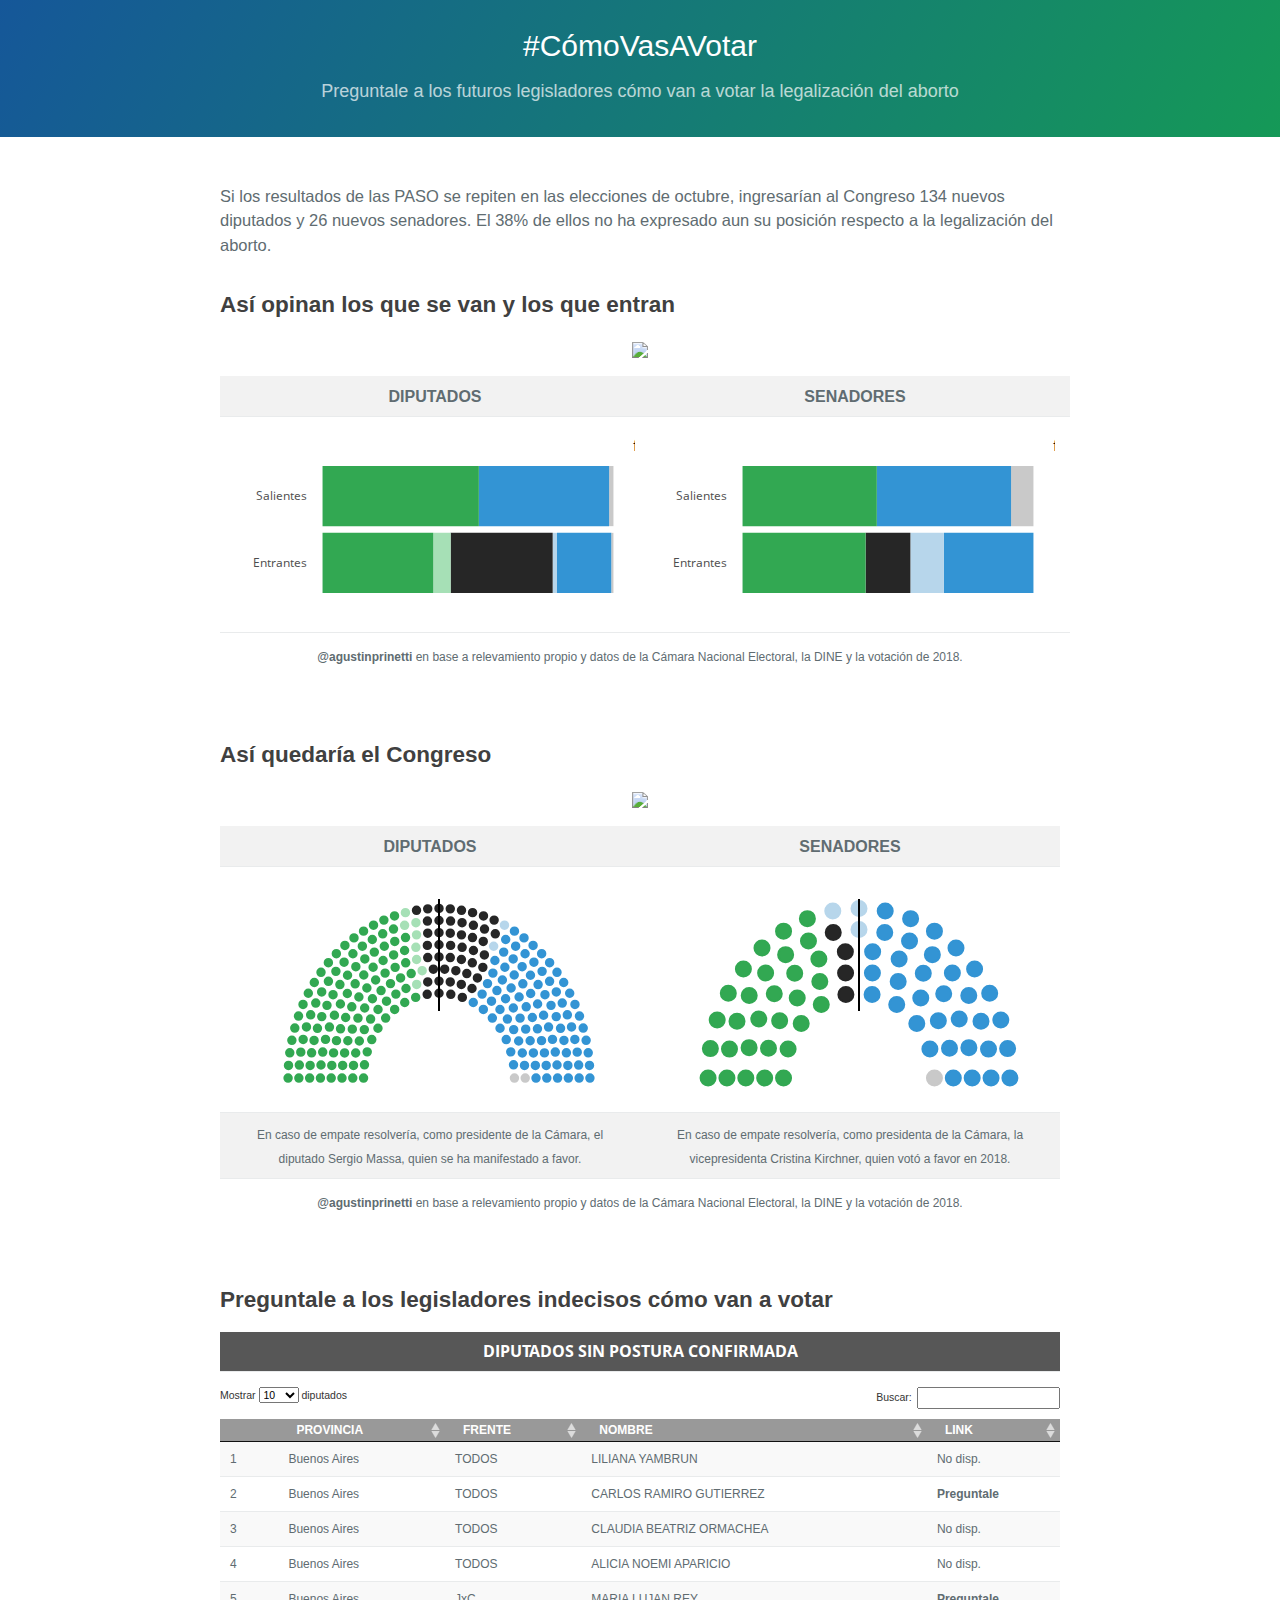
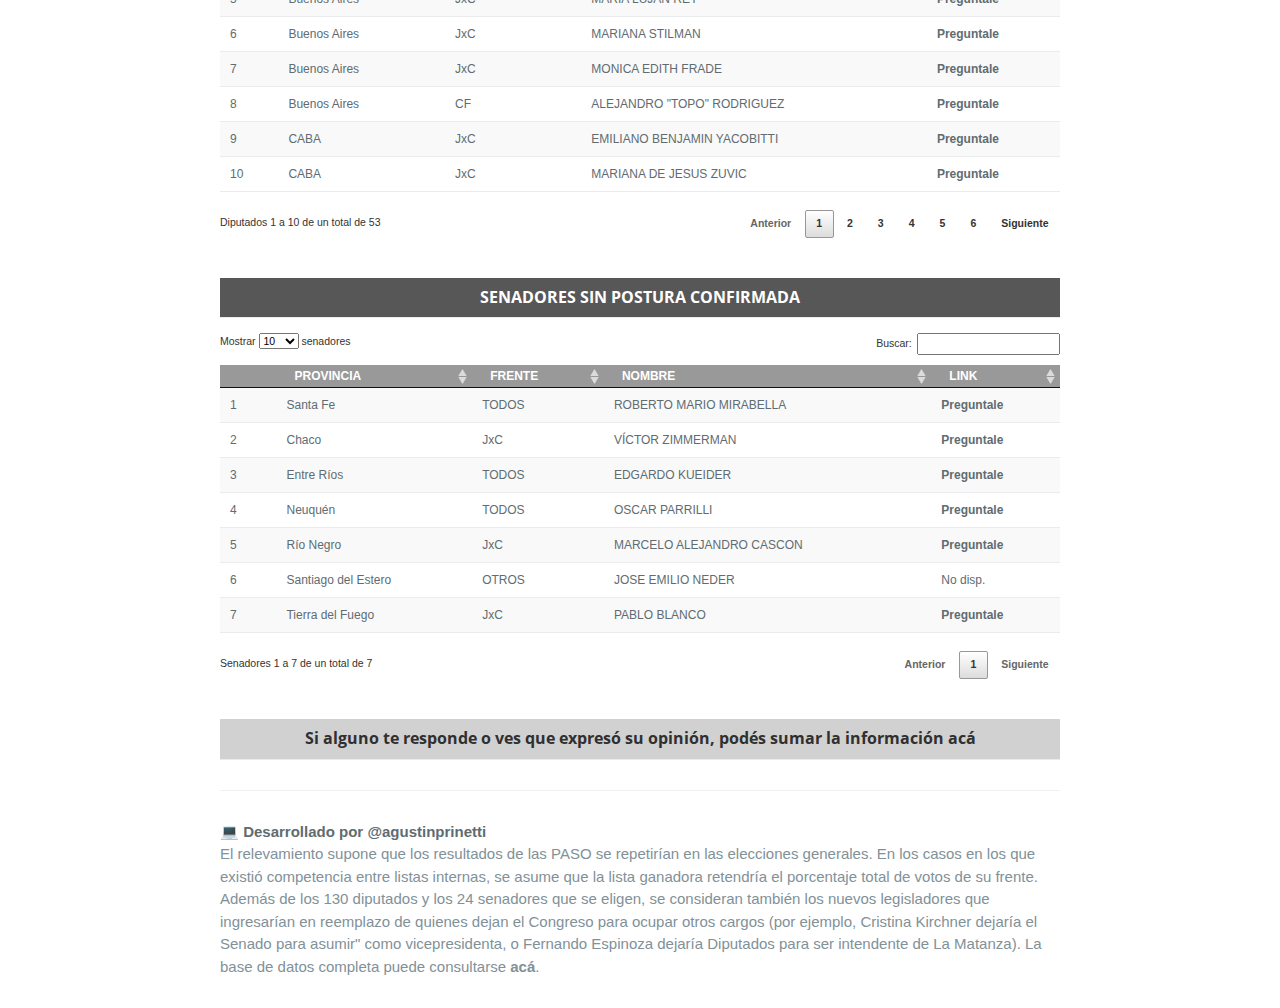
==== commit df4a9865: "up" ====
--- a/index.html
+++ b/index.html
@@ -76,8 +76,8 @@
 <td style="width: 100%; text-align: center; height: 18px;">
 <span style="font-family: tahoma, arial, helvetica, sans-serif;">
 <center>
-<div id="htmlwidget-79caf20a03248ef40c1a" style="width:400px;height:200px;" class="plotly html-widget"></div>
-<script type="application/json" data-for="htmlwidget-79caf20a03248ef40c1a">{"x":{"data":[{"orientation":"h","width":[0.9,0.9],"base":[133,132],"x":[1,2],"y":[1,2],"text":["1","2"],"type":"bar","marker":{"autocolorscale":false,"color":"rgba(201,201,201,1)","line":{"width":1.88976377952756,"color":"transparent"}},"name":"6 Abstención o ausente","legendgroup":"6 Abstención o ausente","showlegend":true,"xaxis":"x","yaxis":"y","hoverinfo":"text","frame":null},{"orientation":"h","width":[0.9,0.9],"base":[108,72],"x":[25,60],"y":[1,2],"text":["25","60"],"type":"bar","marker":{"autocolorscale":false,"color":"rgba(51,148,212,1)","line":{"width":1.88976377952756,"color":"transparent"}},"name":"5 En contra","legendgroup":"5 En contra","showlegend":true,"xaxis":"x","yaxis":"y","hoverinfo":"text","frame":null},{"orientation":"h","width":[0.9,0.9],"base":[106,72],"x":[2,0],"y":[1,2],"text":["2","0"],"type":"bar","marker":{"autocolorscale":false,"color":"rgba(183,214,235,1)","line":{"width":1.88976377952756,"color":"transparent"}},"name":"4 Probablemente en contra","legendgroup":"4 Probablemente en contra","showlegend":true,"xaxis":"x","yaxis":"y","hoverinfo":"text","frame":null},{"orientation":"h","width":[0.9,0.9],"base":[59,72],"x":[47,0],"y":[1,2],"text":["47","0"],"type":"bar","marker":{"autocolorscale":false,"color":"rgba(38,38,38,1)","line":{"width":1.88976377952756,"color":"transparent"}},"name":"3 No se expresó","legendgroup":"3 No se expresó","showlegend":true,"xaxis":"x","yaxis":"y","hoverinfo":"text","frame":null},{"orientation":"h","width":[0.9,0.9],"base":[51,72],"x":[8,0],"y":[1,2],"text":["8","0"],"type":"bar","marker":{"autocolorscale":false,"color":"rgba(166,224,182,1)","line":{"width":1.88976377952756,"color":"transparent"}},"name":"2 Probablemente a favor","legendgroup":"2 Probablemente a favor","showlegend":true,"xaxis":"x","yaxis":"y","hoverinfo":"text","frame":null},{"orientation":"h","width":[0.9,0.9],"base":[0,0],"x":[51,72],"y":[1,2],"text":["51","72"],"type":"bar","marker":{"autocolorscale":false,"color":"rgba(50,168,82,1)","line":{"width":1.88976377952756,"color":"transparent"}},"name":"1 A favor","legendgroup":"1 A favor","showlegend":true,"xaxis":"x","yaxis":"y","hoverinfo":"text","frame":null}],"layout":{"margin":{"t":30.6118721461187,"r":7.30593607305936,"b":18.2648401826484,"l":63.5616438356165},"font":{"color":"rgba(0,0,0,1)","family":"","size":14.6118721461187},"xaxis":{"domain":[0,1],"automargin":true,"type":"linear","autorange":false,"range":[-6.7,140.7],"tickmode":"array","ticktext":["0","50","100"],"tickvals":[0,50,100],"categoryorder":"array","categoryarray":["0","50","100"],"nticks":null,"ticks":"","tickcolor":null,"ticklen":3.65296803652968,"tickwidth":0,"showticklabels":false,"tickfont":{"color":null,"family":null,"size":0},"tickangle":-0,"showline":false,"linecolor":null,"linewidth":0,"showgrid":false,"gridcolor":null,"gridwidth":0,"zeroline":false,"anchor":"y","title":{"text":"","font":{"color":"rgba(0,0,0,1)","family":"","size":14.6118721461187}},"hoverformat":".2f"},"yaxis":{"domain":[0,1],"automargin":true,"type":"linear","autorange":false,"range":[0.4,2.6],"tickmode":"array","ticktext":["Entrantes","Salientes"],"tickvals":[1,2],"categoryorder":"array","categoryarray":["Entrantes","Salientes"],"nticks":null,"ticks":"","tickcolor":null,"ticklen":3.65296803652968,"tickwidth":0,"showticklabels":true,"tickfont":{"color":"rgba(77,77,77,1)","family":"","size":11.689497716895},"tickangle":-0,"showline":false,"linecolor":null,"linewidth":0,"showgrid":false,"gridcolor":null,"gridwidth":0,"zeroline":false,"anchor":"x","title":{"text":"","font":{"color":"rgba(0,0,0,1)","family":"","size":14.6118721461187}},"hoverformat":".2f"},"shapes":[{"type":"rect","fillcolor":null,"line":{"color":null,"width":0,"linetype":[]},"yref":"paper","xref":"paper","x0":0,"x1":1,"y0":0,"y1":1}],"showlegend":false,"legend":{"bgcolor":null,"bordercolor":null,"borderwidth":0,"font":{"color":"rgba(0,0,0,1)","family":"","size":11.689497716895},"y":0.844094488188976},"annotations":[{"text":"forcats::fct_rev(Voto)","x":1.02,"y":1,"showarrow":false,"ax":0,"ay":0,"font":{"color":"rgba(0,0,0,1)","family":"","size":14.6118721461187},"xref":"paper","yref":"paper","textangle":-0,"xanchor":"left","yanchor":"bottom","legendTitle":true}],"hovermode":"closest","width":400,"height":200,"barmode":"relative"},"config":{"doubleClick":"reset","showSendToCloud":false,"displayModeBar":false},"source":"A","attrs":{"147c28e6437d":{"x":{},"y":{},"fill":{},"text":{},"type":"bar"}},"cur_data":"147c28e6437d","visdat":{"147c28e6437d":["function (y) ","x"]},"highlight":{"on":"plotly_click","persistent":false,"dynamic":false,"selectize":false,"opacityDim":0.2,"selected":{"opacity":1},"debounce":0},"shinyEvents":["plotly_hover","plotly_click","plotly_selected","plotly_relayout","plotly_brushed","plotly_brushing","plotly_clickannotation","plotly_doubleclick","plotly_deselect","plotly_afterplot"],"base_url":"https://plot.ly"},"evals":[],"jsHooks":[]}</script>
+<div id="htmlwidget-a1dc54ac6bc462b15a62" style="width:400px;height:200px;" class="plotly html-widget"></div>
+<script type="application/json" data-for="htmlwidget-a1dc54ac6bc462b15a62">{"x":{"data":[{"orientation":"h","width":[0.9,0.9],"base":[133,132],"x":[1,2],"y":[1,2],"text":["1","2"],"type":"bar","marker":{"autocolorscale":false,"color":"rgba(201,201,201,1)","line":{"width":1.88976377952756,"color":"transparent"}},"name":"6 Abstención o ausente","legendgroup":"6 Abstención o ausente","showlegend":true,"xaxis":"x","yaxis":"y","hoverinfo":"text","frame":null},{"orientation":"h","width":[0.9,0.9],"base":[108,72],"x":[25,60],"y":[1,2],"text":["25","60"],"type":"bar","marker":{"autocolorscale":false,"color":"rgba(51,148,212,1)","line":{"width":1.88976377952756,"color":"transparent"}},"name":"5 En contra","legendgroup":"5 En contra","showlegend":true,"xaxis":"x","yaxis":"y","hoverinfo":"text","frame":null},{"orientation":"h","width":[0.9,0.9],"base":[106,72],"x":[2,0],"y":[1,2],"text":["2","0"],"type":"bar","marker":{"autocolorscale":false,"color":"rgba(183,214,235,1)","line":{"width":1.88976377952756,"color":"transparent"}},"name":"4 Probablemente en contra","legendgroup":"4 Probablemente en contra","showlegend":true,"xaxis":"x","yaxis":"y","hoverinfo":"text","frame":null},{"orientation":"h","width":[0.9,0.9],"base":[59,72],"x":[47,0],"y":[1,2],"text":["47","0"],"type":"bar","marker":{"autocolorscale":false,"color":"rgba(38,38,38,1)","line":{"width":1.88976377952756,"color":"transparent"}},"name":"3 No se expresó","legendgroup":"3 No se expresó","showlegend":true,"xaxis":"x","yaxis":"y","hoverinfo":"text","frame":null},{"orientation":"h","width":[0.9,0.9],"base":[51,72],"x":[8,0],"y":[1,2],"text":["8","0"],"type":"bar","marker":{"autocolorscale":false,"color":"rgba(166,224,182,1)","line":{"width":1.88976377952756,"color":"transparent"}},"name":"2 Probablemente a favor","legendgroup":"2 Probablemente a favor","showlegend":true,"xaxis":"x","yaxis":"y","hoverinfo":"text","frame":null},{"orientation":"h","width":[0.9,0.9],"base":[0,0],"x":[51,72],"y":[1,2],"text":["51","72"],"type":"bar","marker":{"autocolorscale":false,"color":"rgba(50,168,82,1)","line":{"width":1.88976377952756,"color":"transparent"}},"name":"1 A favor","legendgroup":"1 A favor","showlegend":true,"xaxis":"x","yaxis":"y","hoverinfo":"text","frame":null}],"layout":{"margin":{"t":30.6118721461187,"r":7.30593607305936,"b":18.2648401826484,"l":63.5616438356165},"font":{"color":"rgba(0,0,0,1)","family":"","size":14.6118721461187},"xaxis":{"domain":[0,1],"automargin":true,"type":"linear","autorange":false,"range":[-6.7,140.7],"tickmode":"array","ticktext":["0","50","100"],"tickvals":[0,50,100],"categoryorder":"array","categoryarray":["0","50","100"],"nticks":null,"ticks":"","tickcolor":null,"ticklen":3.65296803652968,"tickwidth":0,"showticklabels":false,"tickfont":{"color":null,"family":null,"size":0},"tickangle":-0,"showline":false,"linecolor":null,"linewidth":0,"showgrid":false,"gridcolor":null,"gridwidth":0,"zeroline":false,"anchor":"y","title":{"text":"","font":{"color":"rgba(0,0,0,1)","family":"","size":14.6118721461187}},"hoverformat":".2f"},"yaxis":{"domain":[0,1],"automargin":true,"type":"linear","autorange":false,"range":[0.4,2.6],"tickmode":"array","ticktext":["Entrantes","Salientes"],"tickvals":[1,2],"categoryorder":"array","categoryarray":["Entrantes","Salientes"],"nticks":null,"ticks":"","tickcolor":null,"ticklen":3.65296803652968,"tickwidth":0,"showticklabels":true,"tickfont":{"color":"rgba(77,77,77,1)","family":"","size":11.689497716895},"tickangle":-0,"showline":false,"linecolor":null,"linewidth":0,"showgrid":false,"gridcolor":null,"gridwidth":0,"zeroline":false,"anchor":"x","title":{"text":"","font":{"color":"rgba(0,0,0,1)","family":"","size":14.6118721461187}},"hoverformat":".2f"},"shapes":[{"type":"rect","fillcolor":null,"line":{"color":null,"width":0,"linetype":[]},"yref":"paper","xref":"paper","x0":0,"x1":1,"y0":0,"y1":1}],"showlegend":false,"legend":{"bgcolor":null,"bordercolor":null,"borderwidth":0,"font":{"color":"rgba(0,0,0,1)","family":"","size":11.689497716895},"y":0.844094488188976},"annotations":[{"text":"forcats::fct_rev(Voto)","x":1.02,"y":1,"showarrow":false,"ax":0,"ay":0,"font":{"color":"rgba(0,0,0,1)","family":"","size":14.6118721461187},"xref":"paper","yref":"paper","textangle":-0,"xanchor":"left","yanchor":"bottom","legendTitle":true}],"hovermode":"closest","width":400,"height":200,"barmode":"relative"},"config":{"doubleClick":"reset","showSendToCloud":false,"displayModeBar":false},"source":"A","attrs":{"3243cde7722":{"x":{},"y":{},"fill":{},"text":{},"type":"bar"}},"cur_data":"3243cde7722","visdat":{"3243cde7722":["function (y) ","x"]},"highlight":{"on":"plotly_click","persistent":false,"dynamic":false,"selectize":false,"opacityDim":0.2,"selected":{"opacity":1},"debounce":0},"shinyEvents":["plotly_hover","plotly_click","plotly_selected","plotly_relayout","plotly_brushed","plotly_brushing","plotly_clickannotation","plotly_doubleclick","plotly_deselect","plotly_afterplot"],"base_url":"https://plot.ly"},"evals":[],"jsHooks":[]}</script>
 </center>
 </span>
 </td>
@@ -97,8 +97,8 @@
 <td style="width: 100%; text-align: center; height: 18px;">
 <span style="font-family: tahoma, arial, helvetica, sans-serif;">
 <center>
-<div id="htmlwidget-d0dc68e83954a35dc085" style="width:400px;height:200px;" class="plotly html-widget"></div>
-<script type="application/json" data-for="htmlwidget-d0dc68e83954a35dc085">{"x":{"data":[{"orientation":"h","width":[0.9,0.9],"base":[26,24],"x":[0,2],"y":[1,2],"text":["0","2"],"type":"bar","marker":{"autocolorscale":false,"color":"rgba(201,201,201,1)","line":{"width":1.88976377952756,"color":"transparent"}},"name":"6 Abstención o ausente","legendgroup":"6 Abstención o ausente","showlegend":true,"xaxis":"x","yaxis":"y","hoverinfo":"text","frame":null},{"orientation":"h","width":[0.9,0.9],"base":[18,12],"x":[8,12],"y":[1,2],"text":["8","12"],"type":"bar","marker":{"autocolorscale":false,"color":"rgba(51,148,212,1)","line":{"width":1.88976377952756,"color":"transparent"}},"name":"5 En contra","legendgroup":"5 En contra","showlegend":true,"xaxis":"x","yaxis":"y","hoverinfo":"text","frame":null},{"orientation":"h","width":[0.9,0.9],"base":[15,12],"x":[3,0],"y":[1,2],"text":["3","0"],"type":"bar","marker":{"autocolorscale":false,"color":"rgba(183,214,235,1)","line":{"width":1.88976377952756,"color":"transparent"}},"name":"4 Probablemente en contra","legendgroup":"4 Probablemente en contra","showlegend":true,"xaxis":"x","yaxis":"y","hoverinfo":"text","frame":null},{"orientation":"h","width":[0.9,0.9],"base":[11,12],"x":[4,0],"y":[1,2],"text":["4","0"],"type":"bar","marker":{"autocolorscale":false,"color":"rgba(38,38,38,1)","line":{"width":1.88976377952756,"color":"transparent"}},"name":"3 No se expresó","legendgroup":"3 No se expresó","showlegend":true,"xaxis":"x","yaxis":"y","hoverinfo":"text","frame":null},{"orientation":"h","width":[0.9,0.9],"base":[11,12],"x":[0,0],"y":[1,2],"text":"0","type":"bar","marker":{"autocolorscale":false,"color":"rgba(166,224,182,1)","line":{"width":1.88976377952756,"color":"transparent"}},"name":"2 Probablemente a favor","legendgroup":"2 Probablemente a favor","showlegend":true,"xaxis":"x","yaxis":"y","hoverinfo":"text","frame":null},{"orientation":"h","width":[0.9,0.9],"base":[0,0],"x":[11,12],"y":[1,2],"text":["11","12"],"type":"bar","marker":{"autocolorscale":false,"color":"rgba(50,168,82,1)","line":{"width":1.88976377952756,"color":"transparent"}},"name":"1 A favor","legendgroup":"1 A favor","showlegend":true,"xaxis":"x","yaxis":"y","hoverinfo":"text","frame":null}],"layout":{"margin":{"t":30.6118721461187,"r":7.30593607305936,"b":18.2648401826484,"l":63.5616438356165},"font":{"color":"rgba(0,0,0,1)","family":"","size":14.6118721461187},"xaxis":{"domain":[0,1],"automargin":true,"type":"linear","autorange":false,"range":[-1.3,27.3],"tickmode":"array","ticktext":["0","10","20"],"tickvals":[0,10,20],"categoryorder":"array","categoryarray":["0","10","20"],"nticks":null,"ticks":"","tickcolor":null,"ticklen":3.65296803652968,"tickwidth":0,"showticklabels":false,"tickfont":{"color":null,"family":null,"size":0},"tickangle":-0,"showline":false,"linecolor":null,"linewidth":0,"showgrid":false,"gridcolor":null,"gridwidth":0,"zeroline":false,"anchor":"y","title":{"text":"","font":{"color":"rgba(0,0,0,1)","family":"","size":14.6118721461187}},"hoverformat":".2f"},"yaxis":{"domain":[0,1],"automargin":true,"type":"linear","autorange":false,"range":[0.4,2.6],"tickmode":"array","ticktext":["Entrantes","Salientes"],"tickvals":[1,2],"categoryorder":"array","categoryarray":["Entrantes","Salientes"],"nticks":null,"ticks":"","tickcolor":null,"ticklen":3.65296803652968,"tickwidth":0,"showticklabels":true,"tickfont":{"color":"rgba(77,77,77,1)","family":"","size":11.689497716895},"tickangle":-0,"showline":false,"linecolor":null,"linewidth":0,"showgrid":false,"gridcolor":null,"gridwidth":0,"zeroline":false,"anchor":"x","title":{"text":"","font":{"color":"rgba(0,0,0,1)","family":"","size":14.6118721461187}},"hoverformat":".2f"},"shapes":[{"type":"rect","fillcolor":null,"line":{"color":null,"width":0,"linetype":[]},"yref":"paper","xref":"paper","x0":0,"x1":1,"y0":0,"y1":1}],"showlegend":false,"legend":{"bgcolor":null,"bordercolor":null,"borderwidth":0,"font":{"color":"rgba(0,0,0,1)","family":"","size":11.689497716895},"y":0.844094488188976},"annotations":[{"text":"forcats::fct_rev(Voto)","x":1.02,"y":1,"showarrow":false,"ax":0,"ay":0,"font":{"color":"rgba(0,0,0,1)","family":"","size":14.6118721461187},"xref":"paper","yref":"paper","textangle":-0,"xanchor":"left","yanchor":"bottom","legendTitle":true}],"hovermode":"closest","width":400,"height":200,"barmode":"relative"},"config":{"doubleClick":"reset","showSendToCloud":false,"displayModeBar":false},"source":"A","attrs":{"147c41075f07":{"x":{},"y":{},"fill":{},"text":{},"type":"bar"}},"cur_data":"147c41075f07","visdat":{"147c41075f07":["function (y) ","x"]},"highlight":{"on":"plotly_click","persistent":false,"dynamic":false,"selectize":false,"opacityDim":0.2,"selected":{"opacity":1},"debounce":0},"shinyEvents":["plotly_hover","plotly_click","plotly_selected","plotly_relayout","plotly_brushed","plotly_brushing","plotly_clickannotation","plotly_doubleclick","plotly_deselect","plotly_afterplot"],"base_url":"https://plot.ly"},"evals":[],"jsHooks":[]}</script>
+<div id="htmlwidget-fad7327c1783b1eadf8e" style="width:400px;height:200px;" class="plotly html-widget"></div>
+<script type="application/json" data-for="htmlwidget-fad7327c1783b1eadf8e">{"x":{"data":[{"orientation":"h","width":[0.9,0.9],"base":[26,24],"x":[0,2],"y":[1,2],"text":["0","2"],"type":"bar","marker":{"autocolorscale":false,"color":"rgba(201,201,201,1)","line":{"width":1.88976377952756,"color":"transparent"}},"name":"6 Abstención o ausente","legendgroup":"6 Abstención o ausente","showlegend":true,"xaxis":"x","yaxis":"y","hoverinfo":"text","frame":null},{"orientation":"h","width":[0.9,0.9],"base":[18,12],"x":[8,12],"y":[1,2],"text":["8","12"],"type":"bar","marker":{"autocolorscale":false,"color":"rgba(51,148,212,1)","line":{"width":1.88976377952756,"color":"transparent"}},"name":"5 En contra","legendgroup":"5 En contra","showlegend":true,"xaxis":"x","yaxis":"y","hoverinfo":"text","frame":null},{"orientation":"h","width":[0.9,0.9],"base":[15,12],"x":[3,0],"y":[1,2],"text":["3","0"],"type":"bar","marker":{"autocolorscale":false,"color":"rgba(183,214,235,1)","line":{"width":1.88976377952756,"color":"transparent"}},"name":"4 Probablemente en contra","legendgroup":"4 Probablemente en contra","showlegend":true,"xaxis":"x","yaxis":"y","hoverinfo":"text","frame":null},{"orientation":"h","width":[0.9,0.9],"base":[11,12],"x":[4,0],"y":[1,2],"text":["4","0"],"type":"bar","marker":{"autocolorscale":false,"color":"rgba(38,38,38,1)","line":{"width":1.88976377952756,"color":"transparent"}},"name":"3 No se expresó","legendgroup":"3 No se expresó","showlegend":true,"xaxis":"x","yaxis":"y","hoverinfo":"text","frame":null},{"orientation":"h","width":[0.9,0.9],"base":[11,12],"x":[0,0],"y":[1,2],"text":"0","type":"bar","marker":{"autocolorscale":false,"color":"rgba(166,224,182,1)","line":{"width":1.88976377952756,"color":"transparent"}},"name":"2 Probablemente a favor","legendgroup":"2 Probablemente a favor","showlegend":true,"xaxis":"x","yaxis":"y","hoverinfo":"text","frame":null},{"orientation":"h","width":[0.9,0.9],"base":[0,0],"x":[11,12],"y":[1,2],"text":["11","12"],"type":"bar","marker":{"autocolorscale":false,"color":"rgba(50,168,82,1)","line":{"width":1.88976377952756,"color":"transparent"}},"name":"1 A favor","legendgroup":"1 A favor","showlegend":true,"xaxis":"x","yaxis":"y","hoverinfo":"text","frame":null}],"layout":{"margin":{"t":30.6118721461187,"r":7.30593607305936,"b":18.2648401826484,"l":63.5616438356165},"font":{"color":"rgba(0,0,0,1)","family":"","size":14.6118721461187},"xaxis":{"domain":[0,1],"automargin":true,"type":"linear","autorange":false,"range":[-1.3,27.3],"tickmode":"array","ticktext":["0","10","20"],"tickvals":[0,10,20],"categoryorder":"array","categoryarray":["0","10","20"],"nticks":null,"ticks":"","tickcolor":null,"ticklen":3.65296803652968,"tickwidth":0,"showticklabels":false,"tickfont":{"color":null,"family":null,"size":0},"tickangle":-0,"showline":false,"linecolor":null,"linewidth":0,"showgrid":false,"gridcolor":null,"gridwidth":0,"zeroline":false,"anchor":"y","title":{"text":"","font":{"color":"rgba(0,0,0,1)","family":"","size":14.6118721461187}},"hoverformat":".2f"},"yaxis":{"domain":[0,1],"automargin":true,"type":"linear","autorange":false,"range":[0.4,2.6],"tickmode":"array","ticktext":["Entrantes","Salientes"],"tickvals":[1,2],"categoryorder":"array","categoryarray":["Entrantes","Salientes"],"nticks":null,"ticks":"","tickcolor":null,"ticklen":3.65296803652968,"tickwidth":0,"showticklabels":true,"tickfont":{"color":"rgba(77,77,77,1)","family":"","size":11.689497716895},"tickangle":-0,"showline":false,"linecolor":null,"linewidth":0,"showgrid":false,"gridcolor":null,"gridwidth":0,"zeroline":false,"anchor":"x","title":{"text":"","font":{"color":"rgba(0,0,0,1)","family":"","size":14.6118721461187}},"hoverformat":".2f"},"shapes":[{"type":"rect","fillcolor":null,"line":{"color":null,"width":0,"linetype":[]},"yref":"paper","xref":"paper","x0":0,"x1":1,"y0":0,"y1":1}],"showlegend":false,"legend":{"bgcolor":null,"bordercolor":null,"borderwidth":0,"font":{"color":"rgba(0,0,0,1)","family":"","size":11.689497716895},"y":0.844094488188976},"annotations":[{"text":"forcats::fct_rev(Voto)","x":1.02,"y":1,"showarrow":false,"ax":0,"ay":0,"font":{"color":"rgba(0,0,0,1)","family":"","size":14.6118721461187},"xref":"paper","yref":"paper","textangle":-0,"xanchor":"left","yanchor":"bottom","legendTitle":true}],"hovermode":"closest","width":400,"height":200,"barmode":"relative"},"config":{"doubleClick":"reset","showSendToCloud":false,"displayModeBar":false},"source":"A","attrs":{"32423cb1d9e":{"x":{},"y":{},"fill":{},"text":{},"type":"bar"}},"cur_data":"32423cb1d9e","visdat":{"32423cb1d9e":["function (y) ","x"]},"highlight":{"on":"plotly_click","persistent":false,"dynamic":false,"selectize":false,"opacityDim":0.2,"selected":{"opacity":1},"debounce":0},"shinyEvents":["plotly_hover","plotly_click","plotly_selected","plotly_relayout","plotly_brushed","plotly_brushing","plotly_clickannotation","plotly_doubleclick","plotly_deselect","plotly_afterplot"],"base_url":"https://plot.ly"},"evals":[],"jsHooks":[]}</script>
 </center>
 </span>
 </td>
@@ -109,7 +109,7 @@
 </div>
 <div style="font-size:12px">
 <center>
-<a href="http://www.twitter.com/agustinprinetti" target="_blank"><span class="citation">@agustinprinetti</span></a> en base a relevamiento propio y datos de la Cámara Nacional Electoral, la Dirección Nacional Electoral y la votación de 2018.
+<a href="http://www.twitter.com/agustinprinetti" target="_blank"><span class="citation">@agustinprinetti</span></a> en base a relevamiento propio y datos de la Cámara Nacional Electoral, la DINE y la votación de 2018.
 </center>
 </div>
 <p><br/></p>
@@ -132,8 +132,8 @@
 <td style="width: 100%; text-align: center; height: 18px;">
 <span style="font-family: tahoma, arial, helvetica, sans-serif;">
 <center>
-<div id="htmlwidget-f645d67c9fc0e284604e" style="width:350px;height:230px;" class="plotly html-widget"></div>
-<script type="application/json" data-for="htmlwidget-f645d67c9fc0e284604e">{"x":{"data":[{"x":[-2,-1.857142857,-1.714285714,-1.571428571,-1.428571429,-1.285714286,-1.142857143,-1,-1.994407594,-1.850799773,-1.70776234,-1.563861713,-1.420745565,-1.277020746,-1.133079842,-1.977661652,-0.987688341,-1.831813849,-1.688241862,-1.541234012,-1.397353715,-1.949855824,-1.251057691,-1.80031478,-1.655872845,-1.10391523,-1.503763385,-1.911145612,-1.358652166,-0.951056516,-1.756517735,-1.610901636,-1.208176227,-1.861747497,-1.451810694,-1.055862323,-1.700721892,-1.305064939,-1.553670492,-1.801937736,-1.148956252,-0.891006524,-1.385876273,-1.633308395,-1.732050808,-1.484614978,-1.237179148,-0.989743319,-1.554737745,-1.074198615,-1.306595105,-1.652477549,-1.404260647,-1.155738563,-0.809016994,-0.906689532,-1.46554666,-1.563662965,-1.214730712,-1.313219045,-0.984914284,-1.061635465,-1.366344406,-1.466103744,-1.212183053,-1.111167799,-0.808122036,-0.707106781,-0.882310677,-1.360345476,-1.257808633,-0.955900866,-1.101921617,-0.996903732,-1.246979604,-1.140680752,-0.695727347,-0.767775332,-0.839693218,-0.587785252,-0.983273891,-1.126640116,-0.873038938,-1.015760865,-1,-0.857142857,-0.714285714,-0.642857143,-0.571428571,-0.883902301,-0.740766301,-0.4539905,-0.867767478,-0.724488449,-0.581052347,-0.746005789,-0.509245413,-0.601359679,-0.437352494,-0.730682049,-0.586320246,-0.6030133,-0.441452849,-0.309016994,-0.589510349,-0.456161636,-0.368747013,-0.443689792],"y":[2.45e-016,2.27e-016,2.1e-016,1.92e-016,1.75e-016,1.57e-016,1.4e-016,1.22e-016,0.149460187,0.153361642,0.149409845,0.154026935,0.149326376,0.149262318,0.149172791,0.298084532,0.156434465,0.305675668,0.29768259,0.306570506,0.297016701,0.445041868,0.29650612,0.455901619,0.443689792,0.295793194,0.456161636,0.589510349,0.441452849,0.309016994,0.6030133,0.586320246,0.439740184,0.730682049,0.601359679,0.437352494,0.746005789,0.581052347,0.724488449,0.867767478,0.577027517,0.4539905,0.740766301,0.883902301,1,0.857142857,0.714285714,0.571428571,1.015760865,0.706511543,0.873038938,1.126640116,0.983273891,0.839693218,0.587785252,0.695727347,1.140680752,1.246979604,0.996903732,1.101921617,0.826441212,0.955900866,1.257808633,1.360345476,1.212183053,1.111167799,0.808122036,0.707106781,0.935194682,1.466103744,1.366344406,1.061635465,1.313219045,1.214730712,1.563662965,1.46554666,0.906689532,1.031301248,1.155738563,0.809016994,1.404260647,1.652477549,1.306595105,1.554737745,1.732050808,1.484614978,1.237179148,1.113461233,0.989743319,1.633308395,1.385876273,0.891006524,1.801937736,1.553670492,1.305064939,1.700721892,1.180563566,1.451810694,1.055862323,1.861747497,1.610901636,1.756517735,1.358652166,0.951056516,1.911145612,1.503763385,1.231700802,1.655872845],"text":["Nombre: LAURA V. ALONSO <br />Provincia: Buenos Aires <br />Postura: A favor <br />Mandato: 2017 a 2021","Nombre: DANIEL FERNANDO ARROYO <br />Provincia: Buenos Aires <br />Postura: A favor <br />Mandato: 2017 a 2021","Nombre: EDUARDO BUCCA <br />Provincia: Buenos Aires <br />Postura: A favor <br />Mandato: 2017 a 2021","Nombre: WALTER CORREA <br />Provincia: Buenos Aires <br />Postura: A favor <br />Mandato: 2017 a 2021","Nombre: JOSE IGNACIO DE MENDIGUREN <br />Provincia: Buenos Aires <br />Postura: A favor <br />Mandato: 2017 a 2021","Nombre: NICOLAS DEL CAÑO <br />Provincia: Buenos Aires <br />Postura: A favor <br />Mandato: 2017 a 2021","Nombre: ROMINA DEL PLA <br />Provincia: Buenos Aires <br />Postura: A favor <br />Mandato: 2017 a 2021","Nombre: CARLOS ALBERTO FERNANDEZ <br />Provincia: Buenos Aires <br />Postura: A favor <br />Mandato: 2017 a 2021","Nombre: MONICA MACHA <br />Provincia: Buenos Aires <br />Postura: A favor <br />Mandato: 2017 a 2021","Nombre: JOSEFINA MENDOZA <br />Provincia: Buenos Aires <br />Postura: A favor <br />Mandato: 2017 a 2021","Nombre: LEOPOLDO RAUL GUIDO MOREAU <br />Provincia: Buenos Aires <br />Postura: A favor <br />Mandato: 2017 a 2021","Nombre: MARIA GRACIELA OCAÑA <br />Provincia: Buenos Aires <br />Postura: A favor <br />Mandato: 2017 a 2021","Nombre: HORACIO PIETRAGALLA CORTI <br />Provincia: Buenos Aires <br />Postura: A favor <br />Mandato: 2017 a 2021","Nombre: FABIO JOSE QUETGLAS <br />Provincia: Buenos Aires <br />Postura: A favor <br />Mandato: 2017 a 2021","Nombre: LAURA RUSSO <br />Provincia: Buenos Aires <br />Postura: A favor <br />Mandato: 2017 a 2021","Nombre: ROBERTO SALVAREZZA <br />Provincia: Buenos Aires <br />Postura: A favor <br />Mandato: 2017 a 2021","Nombre: DANIEL SCIOLI <br />Provincia: Buenos Aires <br />Postura: A favor <br />Mandato: 2017 a 2021","Nombre: MAGDALENA SIERRA <br />Provincia: Buenos Aires <br />Postura: A favor <br />Mandato: 2017 a 2021","Nombre: VANESA SILEY <br />Provincia: Buenos Aires <br />Postura: A favor <br />Mandato: 2017 a 2021","Nombre: FELIPE CARLOS SOLA <br />Provincia: Buenos Aires <br />Postura: A favor <br />Mandato: 2017 a 2021","Nombre: MIRTA TUNDIS <br />Provincia: Buenos Aires <br />Postura: A favor <br />Mandato: 2017 a 2021","Nombre: FERNANDA VALLEJOS <br />Provincia: Buenos Aires <br />Postura: A favor <br />Mandato: 2017 a 2021","Nombre: HUGO YASKY <br />Provincia: Buenos Aires <br />Postura: A favor <br />Mandato: 2017 a 2021","Nombre: AIDA BEATRIZ MAXIMA AYALA <br />Provincia: Chaco <br />Postura: A favor <br />Mandato: 2017 a 2021","Nombre: GUSTAVO MENNA <br />Provincia: Chubut <br />Postura: A favor <br />Mandato: 2017 a 2021","Nombre: JUAN CABANDIE <br />Provincia: CABA <br />Postura: A favor <br />Mandato: 2017 a 2021","Nombre: ANA CARLA CARRIZO <br />Provincia: CABA <br />Postura: A favor <br />Mandato: 2017 a 2021","Nombre: GABRIELA CERRUTI <br />Provincia: CABA <br />Postura: A favor <br />Mandato: 2017 a 2021","Nombre: DANIEL FILMUS <br />Provincia: CABA <br />Postura: A favor <br />Mandato: 2017 a 2021","Nombre: ALEJANDRO GARCIA <br />Provincia: CABA <br />Postura: A favor <br />Mandato: 2017 a 2021","Nombre: FERNANDO ADOLFO IGLESIAS <br />Provincia: CABA <br />Postura: A favor <br />Mandato: 2017 a 2021","Nombre: JUAN MANUEL LOPEZ <br />Provincia: CABA <br />Postura: A favor <br />Mandato: 2017 a 2021","Nombre: ÁLVARO DE LAMADRID * <br />Provincia: CABA <br />Postura: A favor <br />Mandato: 2017 a 2021","Nombre: FACUNDO SUAREZ LASTRA <br />Provincia: CABA <br />Postura: A favor <br />Mandato: 2017 a 2021","Nombre: BRENDA LIS AUSTIN <br />Provincia: Córdoba <br />Postura: A favor <br />Mandato: 2017 a 2021","Nombre: PABLO CARRO <br />Provincia: Córdoba <br />Postura: A favor <br />Mandato: 2017 a 2021","Nombre: SOFIA BRAMBILLA <br />Provincia: Corrientes <br />Postura: A favor <br />Mandato: 2017 a 2021","Nombre: JUAN JOSE BAHILLO <br />Provincia: Entre Ríos <br />Postura: A favor <br />Mandato: 2017 a 2021","Nombre: ATILIO FRANCISCO SALVADOR BENEDETTI <br />Provincia: Entre Ríos <br />Postura: A favor <br />Mandato: 2017 a 2021","Nombre: JORGE ENRIQUE LACOSTE <br />Provincia: Entre Ríos <br />Postura: A favor <br />Mandato: 2017 a 2021","Nombre: MELINA AIDA DELU <br />Provincia: La Pampa <br />Postura: A favor <br />Mandato: 2017 a 2021","Nombre: ARIEL RAUSCHENBERGER <br />Provincia: La Pampa <br />Postura: A favor <br />Mandato: 2017 a 2021","Nombre: CLAUDIA NAJUL <br />Provincia: Mendoza <br />Postura: A favor <br />Mandato: 2017 a 2021","Nombre: NORMAN DARIO MARTINEZ <br />Provincia: Neuquén <br />Postura: A favor <br />Mandato: 2017 a 2021","Nombre: LORENA MATZEN <br />Provincia: Río Negro <br />Postura: A favor <br />Mandato: 2017 a 2021","Nombre: MARIA EMILIA SORIA <br />Provincia: Río Negro <br />Postura: A favor <br />Mandato: 2017 a 2021","Nombre: JOSE LUIS RICCARDO <br />Provincia: San Luis <br />Postura: A favor <br />Mandato: 2017 a 2021","Nombre: ROXANA NAHIR REYES <br />Provincia: Santa Cruz <br />Postura: A favor <br />Mandato: 2017 a 2021","Nombre: JUAN BENEDICTO VAZQUEZ <br />Provincia: Santa Cruz <br />Postura: A favor <br />Mandato: 2017 a 2021","Nombre: ALBOR ANGEL CANTARD <br />Provincia: Santa Fe <br />Postura: A favor <br />Mandato: 2017 a 2021","Nombre: GONZALO PEDRO ANTONIO DEL CERRO <br />Provincia: Santa Fe <br />Postura: A favor <br />Mandato: 2017 a 2021","Nombre: JOSEFINA VICTORIA GONZALEZ <br />Provincia: Santa Fe <br />Postura: A favor <br />Mandato: 2017 a 2021","Nombre: ALEJANDRA RODENAS <br />Provincia: Santa Fe <br />Postura: A favor <br />Mandato: 2017 a 2021","Nombre: AGUSTIN OSCAR ROSSI <br />Provincia: Santa Fe <br />Postura: A favor <br />Mandato: 2017 a 2021","Nombre: MARTIN ALEJANDRO PEREZ <br />Provincia: Tierra del Fuego <br />Postura: A favor <br />Mandato: 2017 a 2021","Nombre: HECTOR ANTONIO STEFANI <br />Provincia: Tierra del Fuego <br />Postura: A favor <br />Mandato: 2017 a 2021","Nombre: PABLO RAUL YEDLIN <br />Provincia: Tucumán <br />Postura: A favor <br />Mandato: 2017 a 2021","Nombre: SERGIO MASSA * <br />Provincia: Buenos Aires <br />Postura: A favor <br />Mandato: 2019 a 2023","Nombre: LUANA VOLNOVICH <br />Provincia: Buenos Aires <br />Postura: A favor <br />Mandato: 2019 a 2023","Nombre: LEONARDO GROSSO <br />Provincia: Buenos Aires <br />Postura: A favor <br />Mandato: 2019 a 2023","Nombre: MARIA CRISTINA ALVAREZ RODRIGUEZ <br />Provincia: Buenos Aires <br />Postura: A favor <br />Mandato: 2019 a 2023","Nombre: MAXIMO CARLOS KIRCHNER <br />Provincia: Buenos Aires <br />Postura: A favor <br />Mandato: 2019 a 2023","Nombre: CECILIA MOREAU <br />Provincia: Buenos Aires <br />Postura: A favor <br />Mandato: 2019 a 2023","Nombre: ANDRES LARROQUE <br />Provincia: Buenos Aires <br />Postura: A favor <br />Mandato: 2019 a 2023","Nombre: FLORENCIA LAMPREABE <br />Provincia: Buenos Aires <br />Postura: A favor <br />Mandato: 2019 a 2023","Nombre: WADO DE PEDRO <br />Provincia: Buenos Aires <br />Postura: A favor <br />Mandato: 2019 a 2023","Nombre: JUAN FACUNDO MOYANO <br />Provincia: Buenos Aires <br />Postura: A favor <br />Mandato: 2019 a 2023","Nombre: DANIELA MARINA VILAR <br />Provincia: Buenos Aires <br />Postura: A favor <br />Mandato: 2019 a 2023","Nombre: CARLOS DANIEL CASTAGNETO <br />Provincia: Buenos Aires <br />Postura: A favor <br />Mandato: 2019 a 2023","Nombre: LUIS RODOLFO TAILHADE <br />Provincia: Buenos Aires <br />Postura: A favor <br />Mandato: 2019 a 2023","Nombre: MARIA ROSA MARTINEZ <br />Provincia: Buenos Aires <br />Postura: A favor <br />Mandato: 2019 a 2023","Nombre: MARIA JIMENA LOPEZ <br />Provincia: Buenos Aires <br />Postura: A favor <br />Mandato: 2019 a 2023","Nombre: MIGUEL ANGEL BAZZE <br />Provincia: Buenos Aires <br />Postura: A favor <br />Mandato: 2019 a 2023","Nombre: SILVIA GABRIELA LOSPENNATO <br />Provincia: Buenos Aires <br />Postura: A favor <br />Mandato: 2019 a 2023","Nombre: WALDO EZEQUIEL WOLFF <br />Provincia: Buenos Aires <br />Postura: A favor <br />Mandato: 2019 a 2023","Nombre: SEBASTIAN NICOLAS SALVADOR <br />Provincia: Buenos Aires <br />Postura: A favor <br />Mandato: 2019 a 2023","Nombre: MARIA DE LAS MERCEDES JOURY <br />Provincia: Buenos Aires <br />Postura: A favor <br />Mandato: 2019 a 2023","Nombre: RAUL SEBASTIAN GARCIA DE LUCA <br />Provincia: Buenos Aires <br />Postura: A favor <br />Mandato: 2019 a 2023","Nombre: KARINA VERONICA BANFI <br />Provincia: Buenos Aires <br />Postura: A favor <br />Mandato: 2019 a 2023","Nombre: NESTOR ANTONIO PITROLA <br />Provincia: Buenos Aires <br />Postura: A favor <br />Mandato: 2019 a 2023","Nombre: MAXIMILIANO CARLOS FRANCISCO FERRARO <br />Provincia: CABA <br />Postura: A favor <br />Mandato: 2019 a 2023","Nombre: MARÍA DOLORES MARTINEZ <br />Provincia: CABA <br />Postura: A favor <br />Mandato: 2019 a 2023","Nombre: FERNANDO EZEQUIEL SOLANAS <br />Provincia: CABA <br />Postura: A favor <br />Mandato: 2019 a 2023","Nombre: PAULA ANDREA PENACCA <br />Provincia: CABA <br />Postura: A favor <br />Mandato: 2019 a 2023","Nombre: ITAÍ HAGMAN <br />Provincia: CABA <br />Postura: A favor <br />Mandato: 2019 a 2023","Nombre: VICTORIA ANALIA DONDA PEREZ <br />Provincia: CABA <br />Postura: A favor <br />Mandato: 2019 a 2023","Nombre: MARIO RAUL NEGRI <br />Provincia: Córdoba <br />Postura: A favor <br />Mandato: 2019 a 2023","Nombre: EDUARDO GABRIEL FERNANDEZ <br />Provincia: Córdoba <br />Postura: A favor <br />Mandato: 2019 a 2023","Nombre: GABRIELA BEATRIZ ESTEVEZ <br />Provincia: Córdoba <br />Postura: A favor <br />Mandato: 2019 a 2023","Nombre: CLAUDIA ROXANA MARTINEZ <br />Provincia: Córdoba <br />Postura: A favor <br />Mandato: 2019 a 2023","Nombre: JOSE \"PITIN\" RUIZ ARAGON <br />Provincia: Corrientes <br />Postura: A favor <br />Mandato: 2019 a 2023","Nombre: NANCY SAND <br />Provincia: Corrientes <br />Postura: A favor <br />Mandato: 2019 a 2023","Nombre: MARÍA LUCILA MASIN <br />Provincia: Chaco <br />Postura: A favor <br />Mandato: 2019 a 2023","Nombre: SANTIAGO NICOLAS IGON <br />Provincia: Chubut <br />Postura: A favor <br />Mandato: 2019 a 2023","Nombre: GABRIELA MABEL LENA <br />Provincia: Entre Ríos <br />Postura: A favor <br />Mandato: 2019 a 2023","Nombre: LUIS EUGENIO BASTERRA <br />Provincia: Formosa <br />Postura: A favor <br />Mandato: 2019 a 2023","Nombre: MARIA CAROLINA MOISES <br />Provincia: Jujuy <br />Postura: A favor <br />Mandato: 2019 a 2023","Nombre: HERNAN PEREZ ARAUJO <br />Provincia: La Pampa <br />Postura: A favor <br />Mandato: 2019 a 2023","Nombre: CRISTINA BRITEZ <br />Provincia: Misiones <br />Postura: A favor <br />Mandato: 2019 a 2023","Nombre: DARIO MARTINEZ <br />Provincia: Neuquén <br />Postura: A favor <br />Mandato: 2019 a 2023","Nombre: SUSANA GRACIELA LANDRISCINI <br />Provincia: Río Negro <br />Postura: A favor <br />Mandato: 2019 a 2023","Nombre: SERGIO JAVIER WISKY <br />Provincia: Río Negro <br />Postura: A favor <br />Mandato: 2019 a 2023","Nombre: PABLO GERARDO GONZALEZ <br />Provincia: Santa Cruz <br />Postura: A favor <br />Mandato: 2019 a 2023","Nombre: MARCOS CLERI <br />Provincia: Santa Fe <br />Postura: A favor <br />Mandato: 2019 a 2023","Nombre: GERMAN PEDRO MARTINEZ <br />Provincia: Santa Fe <br />Postura: A favor <br />Mandato: 2019 a 2023","Nombre: ENRIQUE ELOY ESTEVEZ <br />Provincia: Santa Fe <br />Postura: A favor <br />Mandato: 2019 a 2023","Nombre: JOSE ANATOLIO OJEDA <br />Provincia: Tierra del Fuego <br />Postura: A favor <br />Mandato: 2019 a 2023","Nombre: MARIO ALBERTO LEITO <br />Provincia: Tucumán <br />Postura: A favor <br />Mandato: 2019 a 2023"],"type":"scatter","mode":"markers","marker":{"autocolorscale":false,"color":"rgba(50,168,82,1)","opacity":1,"size":7.55905511811024,"symbol":"circle","line":{"width":1.88976377952756,"color":"rgba(50,168,82,1)"}},"hoveron":"points","name":"A favor","legendgroup":"A favor","showlegend":true,"xaxis":"x","yaxis":"y","hoverinfo":"text","frame":null},{"x":[0.4539905,0.740766301,0.883902301,1,0.857142857,0.714285714,0.642857143,0.571428571,1.015760865,0.873038938,1.126640116,0.983273891,0.839693218,0.587785252,0.767775332,0.695727347,1.140680752,1.246979604,0.996903732,1.101921617,0.955900866,1.257808633,1.360345476,0.882310677,1.212183053,1.111167799,0.808122036,0.707106781,1.466103744,1.366344406,1.061635465,1.313219045,0.984914284,1.214730712,1.563662965,1.46554666,0.906689532,1.155738563,0.809016994,1.404260647,1.652477549,1.306595105,1.074198615,1.554737745,1.732050808,1.484614978,1.237179148,0.989743319,1.633308395,1.385876273,0.891006524,1.148956252,1.801937736,1.553670492,1.305064939,1.700721892,1.451810694,1.055862323,1.861747497,1.610901636,1.208176227,1.756517735,1.358652166,0.951056516,1.911145612,1.503763385,1.655872845,1.10391523,1.80031478,1.251057691,1.949855824,1.397353715,1.541234012,1.688241862,1.831813849,0.987688341,1.977661652,1.133079842,1.277020746,1.420745565,1.563861713,1.70776234,1.850799773,1.994407594,2,1.857142857,1.714285714,1.571428571,1.428571429,1.285714286],"y":[0.891006524,1.385876273,1.633308395,1.732050808,1.484614978,1.237179148,1.113461233,0.989743319,1.554737745,1.306595105,1.652477549,1.404260647,1.155738563,0.809016994,1.031301248,0.906689532,1.46554666,1.563662965,1.214730712,1.313219045,1.061635465,1.366344406,1.466103744,0.935194682,1.212183053,1.111167799,0.808122036,0.707106781,1.360345476,1.257808633,0.955900866,1.101921617,0.826441212,0.996903732,1.246979604,1.140680752,0.695727347,0.839693218,0.587785252,0.983273891,1.126640116,0.873038938,0.706511543,1.015760865,1,0.857142857,0.714285714,0.571428571,0.883902301,0.740766301,0.4539905,0.577027517,0.867767478,0.724488449,0.581052347,0.746005789,0.601359679,0.437352494,0.730682049,0.586320246,0.439740184,0.6030133,0.441452849,0.309016994,0.589510349,0.456161636,0.443689792,0.295793194,0.455901619,0.29650612,0.445041868,0.297016701,0.306570506,0.29768259,0.305675668,0.156434465,0.298084532,0.149172791,0.149262318,0.149326376,0.154026935,0.149409845,0.153361642,0.149460187,0,0,0,0,0,0],"text":["Nombre: JUAN AICEGA <br />Provincia: Buenos Aires <br />Postura: En contra <br />Mandato: 2017 a 2021","Nombre: PABLO MIGUEL ANSALONI <br />Provincia: Buenos Aires <br />Postura: En contra <br />Mandato: 2017 a 2021","Nombre: HERNAN BERISSO <br />Provincia: Buenos Aires <br />Postura: En contra <br />Mandato: 2017 a 2021","Nombre: MARCELA CAMPAGNOLI <br />Provincia: Buenos Aires <br />Postura: En contra <br />Mandato: 2017 a 2021","Nombre: JAVIER CAMPOS <br />Provincia: Buenos Aires <br />Postura: En contra <br />Mandato: 2017 a 2021","Nombre: EZEQUIEL FERNANDEZ LANGAN <br />Provincia: Buenos Aires <br />Postura: En contra <br />Mandato: 2017 a 2021","Nombre: HECTOR FLORES <br />Provincia: Buenos Aires <br />Postura: En contra <br />Mandato: 2017 a 2021","Nombre: MARTIN NICOLAS MEDINA <br />Provincia: Buenos Aires <br />Postura: En contra <br />Mandato: 2017 a 2021","Nombre: MARIA CARLA PICCOLOMINI <br />Provincia: Buenos Aires <br />Postura: En contra <br />Mandato: 2017 a 2021","Nombre: NATALIA SOLEDAD VILLA <br />Provincia: Buenos Aires <br />Postura: En contra <br />Mandato: 2017 a 2021","Nombre: EDUARDO SEGUNDO BRIZUELA DEL MORAL <br />Provincia: Catamarca <br />Postura: En contra <br />Mandato: 2017 a 2021","Nombre: SILVANA MICAELA GINOCCHIO <br />Provincia: Catamarca <br />Postura: En contra <br />Mandato: 2017 a 2021","Nombre: GUSTAVO ARTURO SAADI <br />Provincia: Catamarca <br />Postura: En contra <br />Mandato: 2017 a 2021","Nombre: JUAN MOSQUEDA <br />Provincia: Chaco <br />Postura: En contra <br />Mandato: 2017 a 2021","Nombre: ELDA PERTILE <br />Provincia: Chaco <br />Postura: En contra <br />Mandato: 2017 a 2021","Nombre: ALICIA TERADA <br />Provincia: Chaco <br />Postura: En contra <br />Mandato: 2017 a 2021","Nombre: ROSA ROSARIO MUÑOZ <br />Provincia: Chubut <br />Postura: En contra <br />Mandato: 2017 a 2021","Nombre: ELISA MARIA AVELINA CARRIO <br />Provincia: CABA <br />Postura: En contra <br />Mandato: 2017 a 2021","Nombre: JORGE RICARDO ENRIQUEZ <br />Provincia: CABA <br />Postura: En contra <br />Mandato: 2017 a 2021","Nombre: PAULA MARIANA OLIVETO LAGO <br />Provincia: CABA <br />Postura: En contra <br />Mandato: 2017 a 2021","Nombre: CARMEN POLLEDO <br />Provincia: CABA <br />Postura: En contra <br />Mandato: 2017 a 2021","Nombre: HECTOR BALDASSI <br />Provincia: Córdoba <br />Postura: En contra <br />Mandato: 2017 a 2021","Nombre: MARIA SOLEDAD CARRIZO <br />Provincia: Córdoba <br />Postura: En contra <br />Mandato: 2017 a 2021","Nombre: PAULO LEONARDO CASSINERIO <br />Provincia: Córdoba <br />Postura: En contra <br />Mandato: 2017 a 2021","Nombre: GABRIEL ALBERTO FRIZZA <br />Provincia: Córdoba <br />Postura: En contra <br />Mandato: 2017 a 2021","Nombre: MARTIN MIGUEL LLARYORA <br />Provincia: Córdoba <br />Postura: En contra <br />Mandato: 2017 a 2021","Nombre: DIEGO MATIAS MESTRE <br />Provincia: Córdoba <br />Postura: En contra <br />Mandato: 2017 a 2021","Nombre: ESTELA MERCEDES REGIDOR BELLEDONE <br />Provincia: Corrientes <br />Postura: En contra <br />Mandato: 2017 a 2021","Nombre: JORGE ANTONIO ROMERO <br />Provincia: Corrientes <br />Postura: En contra <br />Mandato: 2017 a 2021","Nombre: MAYDA CRESTO <br />Provincia: Entre Ríos <br />Postura: En contra <br />Mandato: 2017 a 2021","Nombre: ALICIA FREGONESE <br />Provincia: Entre Ríos <br />Postura: En contra <br />Mandato: 2017 a 2021","Nombre: MARIO HORACIO ARCE <br />Provincia: Formosa <br />Postura: En contra <br />Mandato: 2017 a 2021","Nombre: GUSTAVO RAMIRO FERNANDEZ PATRI <br />Provincia: Formosa <br />Postura: En contra <br />Mandato: 2017 a 2021","Nombre: MARIA GABRIELA BURGOS <br />Provincia: Jujuy <br />Postura: En contra <br />Mandato: 2017 a 2021","Nombre: JOSE LUIS MARTIARENA <br />Provincia: Jujuy <br />Postura: En contra <br />Mandato: 2017 a 2021","Nombre: OSMAR ANTONIO MONALDI <br />Provincia: Jujuy <br />Postura: En contra <br />Mandato: 2017 a 2021","Nombre: MARTIN MAQUIEYRA <br />Provincia: La Pampa <br />Postura: En contra <br />Mandato: 2017 a 2021","Nombre: DANILO ADRIAN FLORES <br />Provincia: La Rioja <br />Postura: En contra <br />Mandato: 2017 a 2021","Nombre: JULIO ENRIQUE SAHAD <br />Provincia: La Rioja <br />Postura: En contra <br />Mandato: 2017 a 2021","Nombre: OMAR CHAFI FELIX <br />Provincia: Mendoza <br />Postura: En contra <br />Mandato: 2017 a 2021","Nombre: LUIS ALFONSO PETRI <br />Provincia: Mendoza <br />Postura: En contra <br />Mandato: 2017 a 2021","Nombre: JOSE LUIS RAMON <br />Provincia: Mendoza <br />Postura: En contra <br />Mandato: 2017 a 2021","Nombre: FEDERICO RAUL ZAMARBIDE <br />Provincia: Mendoza <br />Postura: En contra <br />Mandato: 2017 a 2021","Nombre: FLAVIA MORALES <br />Provincia: Misiones <br />Postura: En contra <br />Mandato: 2017 a 2021","Nombre: LUIS MARIO PASTORI <br />Provincia: Misiones <br />Postura: En contra <br />Mandato: 2017 a 2021","Nombre: RICARDO WELLBACH <br />Provincia: Misiones <br />Postura: En contra <br />Mandato: 2017 a 2021","Nombre: ALMA CHANI SAPAG <br />Provincia: Neuquén <br />Postura: En contra <br />Mandato: 2017 a 2021","Nombre: DAVID PABLO SCHLERETH <br />Provincia: Neuquén <br />Postura: En contra <br />Mandato: 2017 a 2021","Nombre: MARTIN GRANDE <br />Provincia: Salta <br />Postura: En contra <br />Mandato: 2017 a 2021","Nombre: SERGIO NAPOLEON LEAVY <br />Provincia: Salta <br />Postura: En contra <br />Mandato: 2017 a 2021","Nombre: ANDRES ZOTTOS <br />Provincia: Salta <br />Postura: En contra <br />Mandato: 2017 a 2021","Nombre: WALBERTO ENRIQUE ALLENDE <br />Provincia: San Juan <br />Postura: En contra <br />Mandato: 2017 a 2021","Nombre: EDUARDO AUGUSTO CACERES <br />Provincia: San Juan <br />Postura: En contra <br />Mandato: 2017 a 2021","Nombre: SANDRA DANIELA CASTRO <br />Provincia: San Juan <br />Postura: En contra <br />Mandato: 2017 a 2021","Nombre: KARIM AUGUSTO ALUME SBODIO <br />Provincia: San Luis <br />Postura: En contra <br />Mandato: 2017 a 2021","Nombre: VICTORIA ROSSO <br />Provincia: San Luis <br />Postura: En contra <br />Mandato: 2017 a 2021","Nombre: ANTONIO JOSE CARAMBIA <br />Provincia: Santa Cruz <br />Postura: En contra <br />Mandato: 2017 a 2021","Nombre: LUIS GUSTAVO CONTIGIANI <br />Provincia: Santa Fe <br />Postura: En contra <br />Mandato: 2017 a 2021","Nombre: LUCIANO ANDRES LASPINA <br />Provincia: Santa Fe <br />Postura: En contra <br />Mandato: 2017 a 2021","Nombre: MARIA LUCILA LEHMANN <br />Provincia: Santa Fe <br />Postura: En contra <br />Mandato: 2017 a 2021","Nombre: GISELA SCAGLIA <br />Provincia: Santa Fe <br />Postura: En contra <br />Mandato: 2017 a 2021","Nombre: NORMA AMANDA ABDALA DE MATARAZZO <br />Provincia: Santiago del Estero <br />Postura: En contra <br />Mandato: 2017 a 2021","Nombre: BEATRIZ LUISA AVILA <br />Provincia: Tucumán <br />Postura: En contra <br />Mandato: 2017 a 2021","Nombre: JOSE MANUEL CANO <br />Provincia: Tucumán <br />Postura: En contra <br />Mandato: 2017 a 2021","Nombre: GLADYS MEDINA <br />Provincia: Tucumán <br />Postura: En contra <br />Mandato: 2017 a 2021","Nombre: CARLOS AMERICO SELVA <br />Provincia: Buenos Aires <br />Postura: En contra <br />Mandato: 2019 a 2023","Nombre: CRISTIAN ADRIAN RITONDO <br />Provincia: Buenos Aires <br />Postura: En contra <br />Mandato: 2019 a 2023","Nombre: ALBERTO EMILIO ASSEFF <br />Provincia: Buenos Aires <br />Postura: En contra <br />Mandato: 2019 a 2023","Nombre: GRACIELA CAMAÑO <br />Provincia: Buenos Aires <br />Postura: En contra <br />Mandato: 2019 a 2023","Nombre: VICTORIA MORALES GORLERI <br />Provincia: CABA <br />Postura: En contra <br />Mandato: 2019 a 2023","Nombre: ALVARO GUSTAVO GONZALEZ <br />Provincia: CABA <br />Postura: En contra <br />Mandato: 2019 a 2023","Nombre: PABLO GABRIEL TONELLI <br />Provincia: CABA <br />Postura: En contra <br />Mandato: 2019 a 2023","Nombre: MARCO JUAN LAVAGNA <br />Provincia: CABA <br />Postura: En contra <br />Mandato: 2019 a 2023","Nombre: RUBEN HORACIO MANZI <br />Provincia: Catamarca <br />Postura: En contra <br />Mandato: 2019 a 2023","Nombre: SOHER EL SUKARIA <br />Provincia: Córdoba <br />Postura: En contra <br />Mandato: 2019 a 2023","Nombre: LEONOR MARIA MARTINEZ VILLADA <br />Provincia: Córdoba <br />Postura: En contra <br />Mandato: 2019 a 2023","Nombre: LUIS ALFREDO JUEZ <br />Provincia: Córdoba <br />Postura: En contra <br />Mandato: 2019 a 2023","Nombre: ALDO LEIVA <br />Provincia: Chaco <br />Postura: En contra <br />Mandato: 2019 a 2023","Nombre: FRANCISCO SANCHEZ <br />Provincia: Neuquén <br />Postura: En contra <br />Mandato: 2019 a 2023","Nombre: MIGUEL NANNI <br />Provincia: Salta <br />Postura: En contra <br />Mandato: 2019 a 2023","Nombre: PABLO KOSINER <br />Provincia: Salta <br />Postura: En contra <br />Mandato: 2019 a 2023","Nombre: JOSE LUIS GIOJA <br />Provincia: San Juan <br />Postura: En contra <br />Mandato: 2019 a 2023","Nombre: GRACIELA MARIA CASELLES <br />Provincia: San Juan <br />Postura: En contra <br />Mandato: 2019 a 2023","Nombre: MARCELO ORREGO <br />Provincia: San Juan <br />Postura: En contra <br />Mandato: 2019 a 2023","Nombre: VANESA LAURA MASSETANI <br />Provincia: Santa Fe <br />Postura: En contra <br />Mandato: 2019 a 2023","Nombre: FEDERICO ANGELINI <br />Provincia: Santa Fe <br />Postura: En contra <br />Mandato: 2019 a 2023","Nombre: JOSE CARLOS NUÑEZ <br />Provincia: Santa Fe <br />Postura: En contra <br />Mandato: 2019 a 2023","Nombre: GRACIELA NAVARRO <br />Provincia: Santiago del Estero <br />Postura: En contra <br />Mandato: 2019 a 2023","Nombre: ESTELA MARY DEL ROSARIO NEDER <br />Provincia: Santiago del Estero <br />Postura: En contra <br />Mandato: 2019 a 2023","Nombre: ROSANA ANDREA BERTONE <br />Provincia: Tierra del Fuego <br />Postura: En contra <br />Mandato: 2019 a 2023"],"type":"scatter","mode":"markers","marker":{"autocolorscale":false,"color":"rgba(51,148,212,1)","opacity":1,"size":7.55905511811024,"symbol":"circle","line":{"width":1.88976377952756,"color":"rgba(51,148,212,1)"}},"hoveron":"points","name":"En contra","legendgroup":"En contra","showlegend":true,"xaxis":"x","yaxis":"y","hoverinfo":"text","frame":null},{"x":[-0.156434465,-0.298084532,-0.149172791,-0.149326376,-0.154026935,-0.149409845,-0.153361642,-0.149460187,-0.074757637,1.22e-016,1.14e-016,1.05e-016,9.62e-017,8.75e-017,7e-017,6.12e-017,0.074757637,0.149460187,0.153361642,0.149409845,0.154026935,0.149326376,0.149172791,0.298084532,0.156434465,0.305675668,0.29768259,0.223261943,0.306570506,0.297016701,0.445041868,0.455901619,0.443689792,0.295793194,0.368747013,0.456161636,0.589510349,0.441452849,0.309016994,0.6030133,0.586320246,0.730682049,0.601359679,0.437352494,0.509245413,0.746005789,0.581052347],"y":[0.987688341,1.977661652,1.133079842,1.420745565,1.563861713,1.70776234,1.850799773,1.994407594,1.283539061,2,1.857142857,1.714285714,1.571428571,1.428571429,1.142857143,1,1.283539061,1.994407594,1.850799773,1.70776234,1.563861713,1.420745565,1.133079842,1.977661652,0.987688341,1.831813849,1.688241862,1.266181397,1.541234012,1.397353715,1.949855824,1.80031478,1.655872845,1.10391523,1.231700802,1.503763385,1.911145612,1.358652166,0.951056516,1.756517735,1.610901636,1.861747497,1.451810694,1.055862323,1.180563566,1.700721892,1.305064939],"text":["Nombre: HÉCTOR \"GALLEGO\" FERNÁNDEZ * <br />Provincia: Buenos Aires <br />Postura: No se expresó <br />Mandato: 2017 a 2021 <br /> *Reemplazaría a Fernando Espinoza, nuevo intendente de La Matanza (PBA)","Nombre: ADRIANA CÁCERES * <br />Provincia: Buenos Aires <br />Postura: No se expresó <br />Mandato: 2017 a 2021 <br /> *Reemplazaría a Guillermo Montenegro, nuevo intendente de Gral. Pueyrredón (PBA)","Nombre: BERNARDO JOSÉ HERRERA * <br />Provincia: Santiago del Estero <br />Postura: No se expresó <br />Mandato: 2017 a 2021 <br /> *Reemplazó en 2019 al fallecido Hugo Infante","Nombre: MARÍA LUISA MONTOTO DE ROGEL * <br />Provincia: Santiago del Estero <br />Postura: No se expresó <br />Mandato: 2017 a 2021 <br /> *Reemplazaría a Claudia Ledesma, nueva senadora","Nombre: LILIANA YAMBRUN <br />Provincia: Buenos Aires <br />Postura: No se expresó <br />Mandato: 2019 a 2023","Nombre: ALICIA NOEMI APARICIO <br />Provincia: Buenos Aires <br />Postura: No se expresó <br />Mandato: 2019 a 2023","Nombre: MARIA LUJAN REY <br />Provincia: Buenos Aires <br />Postura: No se expresó <br />Mandato: 2019 a 2023","Nombre: MARIANA STILMAN <br />Provincia: Buenos Aires <br />Postura: No se expresó <br />Mandato: 2019 a 2023","Nombre: MONICA EDITH FRADE <br />Provincia: Buenos Aires <br />Postura: No se expresó <br />Mandato: 2019 a 2023","Nombre: ALEJANDRO \"TOPO\" RODRIGUEZ <br />Provincia: Buenos Aires <br />Postura: No se expresó <br />Mandato: 2019 a 2023","Nombre: MARIANA DE JESUS ZUVIC <br />Provincia: CABA <br />Postura: No se expresó <br />Mandato: 2019 a 2023","Nombre: LUCIA CORPACCI <br />Provincia: Catamarca <br />Postura: No se expresó <br />Mandato: 2019 a 2023","Nombre: VICTOR HUGO ROMERO <br />Provincia: Córdoba <br />Postura: No se expresó <br />Mandato: 2019 a 2023","Nombre: CARLOS MARIO GUTIERREZ <br />Provincia: Córdoba <br />Postura: No se expresó <br />Mandato: 2019 a 2023","Nombre: FABIAN BORDA <br />Provincia: Corrientes <br />Postura: No se expresó <br />Mandato: 2019 a 2023","Nombre: JORGE VARA <br />Provincia: Corrientes <br />Postura: No se expresó <br />Mandato: 2019 a 2023","Nombre: GERARDO CIPOLINI <br />Provincia: Chaco <br />Postura: No se expresó <br />Mandato: 2019 a 2023","Nombre: IGNACIO \"NACHO\" TORRES <br />Provincia: Chubut <br />Postura: No se expresó <br />Mandato: 2019 a 2023","Nombre: MARCELO PABLO CASARETTO <br />Provincia: Entre Ríos <br />Postura: No se expresó <br />Mandato: 2019 a 2023","Nombre: GUSTAVO RENE HEIN <br />Provincia: Entre Ríos <br />Postura: No se expresó <br />Mandato: 2019 a 2023","Nombre: MARIA GRACIELA PAROLA <br />Provincia: Formosa <br />Postura: No se expresó <br />Mandato: 2019 a 2023","Nombre: RICARDO BURYAILE <br />Provincia: Formosa <br />Postura: No se expresó <br />Mandato: 2019 a 2023","Nombre: CARLOS DANIEL CANTERO <br />Provincia: Jujuy <br />Postura: No se expresó <br />Mandato: 2019 a 2023","Nombre: JORGE \"COLO\" RIZZOTTI <br />Provincia: Jujuy <br />Postura: No se expresó <br />Mandato: 2019 a 2023","Nombre: MARTIN ANTONIO BERHONGARAY <br />Provincia: La Pampa <br />Postura: No se expresó <br />Mandato: 2019 a 2023","Nombre: SERGIO CASAS <br />Provincia: La Rioja <br />Postura: No se expresó <br />Mandato: 2019 a 2023","Nombre: HILDA AGUIRRE DE SORIA <br />Provincia: La Rioja <br />Postura: No se expresó <br />Mandato: 2019 a 2023","Nombre: FELIPE ÁLVAREZ <br />Provincia: La Rioja <br />Postura: No se expresó <br />Mandato: 2019 a 2023","Nombre: ALEJANDRO BERMEJO <br />Provincia: Mendoza <br />Postura: No se expresó <br />Mandato: 2019 a 2023","Nombre: JIMENA LATORRE <br />Provincia: Mendoza <br />Postura: No se expresó <br />Mandato: 2019 a 2023","Nombre: \"CACHO\" BARBARO <br />Provincia: Misiones <br />Postura: No se expresó <br />Mandato: 2019 a 2023","Nombre: ALFREDO O.  SCHIAVONI <br />Provincia: Misiones <br />Postura: No se expresó <br />Mandato: 2019 a 2023","Nombre: DIEGO HORACIO SARTORI <br />Provincia: Misiones <br />Postura: No se expresó <br />Mandato: 2019 a 2023","Nombre: MARTIN IGNACIO SORIA <br />Provincia: Río Negro <br />Postura: No se expresó <br />Mandato: 2019 a 2023","Nombre: NOELIA EDITH BONETTO <br />Provincia: Salta <br />Postura: No se expresó <br />Mandato: 2019 a 2023","Nombre: CARLOS PONCE <br />Provincia: San Luis <br />Postura: No se expresó <br />Mandato: 2019 a 2023","Nombre: MARCELA PAOLA VESSVESSIAN <br />Provincia: Santa Cruz <br />Postura: No se expresó <br />Mandato: 2019 a 2023","Nombre: ALEJANDRA DEL HUERTO OBEID <br />Provincia: Santa Fe <br />Postura: No se expresó <br />Mandato: 2019 a 2023","Nombre: JORGE ALBERTO HOFFMANN <br />Provincia: Santa Fe <br />Postura: No se expresó <br />Mandato: 2019 a 2023","Nombre: XIMENA GARCIA <br />Provincia: Santa Fe <br />Postura: No se expresó <br />Mandato: 2019 a 2023","Nombre: LAURA CAROLINA CASTETS <br />Provincia: Santa Fe <br />Postura: No se expresó <br />Mandato: 2019 a 2023","Nombre: DANIEL AGUSTIN BRUE <br />Provincia: Santiago del Estero <br />Postura: No se expresó <br />Mandato: 2019 a 2023","Nombre: RICARDO DANIEL DAIVES <br />Provincia: Santiago del Estero <br />Postura: No se expresó <br />Mandato: 2019 a 2023","Nombre: FEDERICO FRIGERIO <br />Provincia: Tierra del Fuego <br />Postura: No se expresó <br />Mandato: 2019 a 2023","Nombre: CARLOS ANIBAL CISNEROS <br />Provincia: Tucumán <br />Postura: No se expresó <br />Mandato: 2019 a 2023","Nombre: GRACIELA DEL VALLE GUTIERREZ <br />Provincia: Tucumán <br />Postura: No se expresó <br />Mandato: 2019 a 2023","Nombre: DOMINGO AMAYA <br />Provincia: Tucumán <br />Postura: No se expresó <br />Mandato: 2019 a 2023"],"type":"scatter","mode":"markers","marker":{"autocolorscale":false,"color":"rgba(38,38,38,1)","opacity":1,"size":7.55905511811024,"symbol":"circle","line":{"width":1.88976377952756,"color":"rgba(38,38,38,1)"}},"hoveron":"points","name":"No se expresó","legendgroup":"No se expresó","showlegend":true,"xaxis":"x","yaxis":"y","hoverinfo":"text","frame":null},{"x":[-0.295793194,-0.455901619,-0.445041868,-0.297016701,-0.306570506,-0.29768259,-0.223261943,-0.305675668],"y":[1.10391523,1.80031478,1.949855824,1.397353715,1.541234012,1.688241862,1.266181397,1.831813849],"text":["Nombre: CLAUDIA BEATRIZ ORMACHEA <br />Provincia: Buenos Aires <br />Postura: Probablemente a favor <br />Mandato: 2019 a 2023","Nombre: EMILIANO BENJAMIN YACOBITTI <br />Provincia: CABA <br />Postura: Probablemente a favor <br />Mandato: 2019 a 2023","Nombre: ESTELA BEATRIZ HERNANDEZ <br />Provincia: Chubut <br />Postura: Probablemente a favor <br />Mandato: 2019 a 2023","Nombre: BLANCA INES OSUNA <br />Provincia: Entre Ríos <br />Postura: Probablemente a favor <br />Mandato: 2019 a 2023","Nombre: MARISA UCEDA <br />Provincia: Mendoza <br />Postura: Probablemente a favor <br />Mandato: 2019 a 2023","Nombre: JUANA CARMONA <br />Provincia: Mendoza <br />Postura: Probablemente a favor <br />Mandato: 2019 a 2023","Nombre: ALEJANDRO CACACE <br />Provincia: San Luis <br />Postura: Probablemente a favor <br />Mandato: 2019 a 2023","Nombre: NILDA MABEL CARRIZO <br />Provincia: Tucumán <br />Postura: Probablemente a favor <br />Mandato: 2019 a 2023"],"type":"scatter","mode":"markers","marker":{"autocolorscale":false,"color":"rgba(166,224,182,1)","opacity":1,"size":7.55905511811024,"symbol":"circle","line":{"width":1.88976377952756,"color":"rgba(166,224,182,1)"}},"hoveron":"points","name":"Probablemente a favor","legendgroup":"Probablemente a favor","showlegend":true,"xaxis":"x","yaxis":"y","hoverinfo":"text","frame":null},{"x":[0.724488449,0.867767478],"y":[1.553670492,1.801937736],"text":["Nombre: CARLOS RAMIRO GUTIERREZ <br />Provincia: Buenos Aires <br />Postura: Probablemente en contra <br />Mandato: 2019 a 2023","Nombre: LUCAS JAVIER GODOY <br />Provincia: Salta <br />Postura: Probablemente en contra <br />Mandato: 2019 a 2023"],"type":"scatter","mode":"markers","marker":{"autocolorscale":false,"color":"rgba(183,214,235,1)","opacity":1,"size":7.55905511811024,"symbol":"circle","line":{"width":1.88976377952756,"color":"rgba(183,214,235,1)"}},"hoveron":"points","name":"Probablemente en contra","legendgroup":"Probablemente en contra","showlegend":true,"xaxis":"x","yaxis":"y","hoverinfo":"text","frame":null},{"x":[1.142857143,1],"y":[0,0],"text":["Nombre: ALEJANDRA MARIA VIGO <br />Provincia: Córdoba <br />Postura: Se abstiene <br />Mandato: 2017 a 2021","Nombre: ALFREDO CORNEJO <br />Provincia: Mendoza <br />Postura: Se abstiene <br />Mandato: 2019 a 2023"],"type":"scatter","mode":"markers","marker":{"autocolorscale":false,"color":"rgba(201,201,201,1)","opacity":1,"size":7.55905511811024,"symbol":"circle","line":{"width":1.88976377952756,"color":"rgba(201,201,201,1)"}},"hoveron":"points","name":"Se abstiene","legendgroup":"Se abstiene","showlegend":true,"xaxis":"x","yaxis":"y","hoverinfo":"text","frame":null},{"x":[0,0,null,0,0,null,0,0,null,0,0,null,0,0,null,0,0,null,0,0,null,0,0,null,0,0,null,0,0,null,0,0,null,0,0,null,0,0,null,0,0,null,0,0,null,0,0,null,0,0,null,0,0,null,0,0,null,0,0,null,0,0,null,0,0,null,0,0,null,0,0,null,0,0,null,0,0,null,0,0,null,0,0,null,0,0,null,0,0,null,0,0,null,0,0,null,0,0,null,0,0,null,0,0,null,0,0,null,0,0,null,0,0,null,0,0,null,0,0,null,0,0,null,0,0,null,0,0,null,0,0,null,0,0,null,0,0,null,0,0,null,0,0,null,0,0,null,0,0,null,0,0,null,0,0,null,0,0,null,0,0,null,0,0,null,0,0,null,0,0,null,0,0,null,0,0,null,0,0,null,0,0,null,0,0,null,0,0,null,0,0,null,0,0,null,0,0,null,0,0,null,0,0,null,0,0,null,0,0,null,0,0,null,0,0,null,0,0,null,0,0,null,0,0,null,0,0,null,0,0,null,0,0,null,0,0,null,0,0,null,0,0,null,0,0,null,0,0,null,0,0,null,0,0,null,0,0,null,0,0,null,0,0,null,0,0,null,0,0,null,0,0,null,0,0,null,0,0,null,0,0,null,0,0,null,0,0,null,0,0,null,0,0,null,0,0,null,0,0,null,0,0,null,0,0,null,0,0,null,0,0,null,0,0,null,0,0,null,0,0,null,0,0,null,0,0,null,0,0,null,0,0,null,0,0,null,0,0,null,0,0,null,0,0,null,0,0,null,0,0,null,0,0,null,0,0,null,0,0,null,0,0,null,0,0,null,0,0,null,0,0,null,0,0,null,0,0,null,0,0,null,0,0,null,0,0,null,0,0,null,0,0,null,0,0,null,0,0,null,0,0,null,0,0,null,0,0,null,0,0,null,0,0,null,0,0,null,0,0,null,0,0,null,0,0,null,0,0,null,0,0,null,0,0,null,0,0,null,0,0,null,0,0,null,0,0,null,0,0,null,0,0,null,0,0,null,0,0,null,0,0,null,0,0,null,0,0,null,0,0,null,0,0,null,0,0,null,0,0,null,0,0,null,0,0,null,0,0,null,0,0,null,0,0,null,0,0,null,0,0,null,0,0,null,0,0,null,0,0,null,0,0,null,0,0,null,0,0,null,0,0,null,0,0,null,0,0,null,0,0,null,0,0,null,0,0,null,0,0,null,0,0,null,0,0,null,0,0,null,0,0,null,0,0,null,0,0,null,0,0,null,0,0,null,0,0,null,0,0,null,0,0,null,0,0,null,0,0,null,0,0,null,0,0,null,0,0,null,0,0,null,0,0,null,0,0,null,0,0,null,0,0,null,0,0,null,0,0,null,0,0,null,0,0,null,0,0,null,0,0,null,0,0,null,0,0,null,0,0,null,0,0,null,0,0,null,0,0,null,0,0,null,0,0,null,0,0,null,0,0,null,0,0,null,0,0,null,0,0,null,0,0,null,0,0,null,0,0,null,0,0,null,0,0,null,0,0,null,0,0,null,0,0,null,0,0,null,0,0,null,0,0,null,0,0,null,0,0,null,0,0,null,0,0,null,0,0,null,0,0,null,0,0,null,0,0,null,0,0,null,0,0,null,0,0,null,0,0,null,0,0,null,0,0,null,0,0,null,0,0,null,0,0,null,0,0,null,0,0,null,0,0,null,0,0,null,0,0,null,0,0,null,0,0,null,0,0,null,0,0],"y":[0.8,2.1,null,0.8,2.1,null,0.8,2.1,null,0.8,2.1,null,0.8,2.1,null,0.8,2.1,null,0.8,2.1,null,0.8,2.1,null,0.8,2.1,null,0.8,2.1,null,0.8,2.1,null,0.8,2.1,null,0.8,2.1,null,0.8,2.1,null,0.8,2.1,null,0.8,2.1,null,0.8,2.1,null,0.8,2.1,null,0.8,2.1,null,0.8,2.1,null,0.8,2.1,null,0.8,2.1,null,0.8,2.1,null,0.8,2.1,null,0.8,2.1,null,0.8,2.1,null,0.8,2.1,null,0.8,2.1,null,0.8,2.1,null,0.8,2.1,null,0.8,2.1,null,0.8,2.1,null,0.8,2.1,null,0.8,2.1,null,0.8,2.1,null,0.8,2.1,null,0.8,2.1,null,0.8,2.1,null,0.8,2.1,null,0.8,2.1,null,0.8,2.1,null,0.8,2.1,null,0.8,2.1,null,0.8,2.1,null,0.8,2.1,null,0.8,2.1,null,0.8,2.1,null,0.8,2.1,null,0.8,2.1,null,0.8,2.1,null,0.8,2.1,null,0.8,2.1,null,0.8,2.1,null,0.8,2.1,null,0.8,2.1,null,0.8,2.1,null,0.8,2.1,null,0.8,2.1,null,0.8,2.1,null,0.8,2.1,null,0.8,2.1,null,0.8,2.1,null,0.8,2.1,null,0.8,2.1,null,0.8,2.1,null,0.8,2.1,null,0.8,2.1,null,0.8,2.1,null,0.8,2.1,null,0.8,2.1,null,0.8,2.1,null,0.8,2.1,null,0.8,2.1,null,0.8,2.1,null,0.8,2.1,null,0.8,2.1,null,0.8,2.1,null,0.8,2.1,null,0.8,2.1,null,0.8,2.1,null,0.8,2.1,null,0.8,2.1,null,0.8,2.1,null,0.8,2.1,null,0.8,2.1,null,0.8,2.1,null,0.8,2.1,null,0.8,2.1,null,0.8,2.1,null,0.8,2.1,null,0.8,2.1,null,0.8,2.1,null,0.8,2.1,null,0.8,2.1,null,0.8,2.1,null,0.8,2.1,null,0.8,2.1,null,0.8,2.1,null,0.8,2.1,null,0.8,2.1,null,0.8,2.1,null,0.8,2.1,null,0.8,2.1,null,0.8,2.1,null,0.8,2.1,null,0.8,2.1,null,0.8,2.1,null,0.8,2.1,null,0.8,2.1,null,0.8,2.1,null,0.8,2.1,null,0.8,2.1,null,0.8,2.1,null,0.8,2.1,null,0.8,2.1,null,0.8,2.1,null,0.8,2.1,null,0.8,2.1,null,0.8,2.1,null,0.8,2.1,null,0.8,2.1,null,0.8,2.1,null,0.8,2.1,null,0.8,2.1,null,0.8,2.1,null,0.8,2.1,null,0.8,2.1,null,0.8,2.1,null,0.8,2.1,null,0.8,2.1,null,0.8,2.1,null,0.8,2.1,null,0.8,2.1,null,0.8,2.1,null,0.8,2.1,null,0.8,2.1,null,0.8,2.1,null,0.8,2.1,null,0.8,2.1,null,0.8,2.1,null,0.8,2.1,null,0.8,2.1,null,0.8,2.1,null,0.8,2.1,null,0.8,2.1,null,0.8,2.1,null,0.8,2.1,null,0.8,2.1,null,0.8,2.1,null,0.8,2.1,null,0.8,2.1,null,0.8,2.1,null,0.8,2.1,null,0.8,2.1,null,0.8,2.1,null,0.8,2.1,null,0.8,2.1,null,0.8,2.1,null,0.8,2.1,null,0.8,2.1,null,0.8,2.1,null,0.8,2.1,null,0.8,2.1,null,0.8,2.1,null,0.8,2.1,null,0.8,2.1,null,0.8,2.1,null,0.8,2.1,null,0.8,2.1,null,0.8,2.1,null,0.8,2.1,null,0.8,2.1,null,0.8,2.1,null,0.8,2.1,null,0.8,2.1,null,0.8,2.1,null,0.8,2.1,null,0.8,2.1,null,0.8,2.1,null,0.8,2.1,null,0.8,2.1,null,0.8,2.1,null,0.8,2.1,null,0.8,2.1,null,0.8,2.1,null,0.8,2.1,null,0.8,2.1,null,0.8,2.1,null,0.8,2.1,null,0.8,2.1,null,0.8,2.1,null,0.8,2.1,null,0.8,2.1,null,0.8,2.1,null,0.8,2.1,null,0.8,2.1,null,0.8,2.1,null,0.8,2.1,null,0.8,2.1,null,0.8,2.1,null,0.8,2.1,null,0.8,2.1,null,0.8,2.1,null,0.8,2.1,null,0.8,2.1,null,0.8,2.1,null,0.8,2.1,null,0.8,2.1,null,0.8,2.1,null,0.8,2.1,null,0.8,2.1,null,0.8,2.1,null,0.8,2.1,null,0.8,2.1,null,0.8,2.1,null,0.8,2.1,null,0.8,2.1,null,0.8,2.1,null,0.8,2.1,null,0.8,2.1,null,0.8,2.1,null,0.8,2.1,null,0.8,2.1,null,0.8,2.1,null,0.8,2.1,null,0.8,2.1,null,0.8,2.1,null,0.8,2.1,null,0.8,2.1,null,0.8,2.1,null,0.8,2.1,null,0.8,2.1,null,0.8,2.1,null,0.8,2.1,null,0.8,2.1,null,0.8,2.1,null,0.8,2.1,null,0.8,2.1,null,0.8,2.1,null,0.8,2.1,null,0.8,2.1,null,0.8,2.1,null,0.8,2.1,null,0.8,2.1,null,0.8,2.1,null,0.8,2.1,null,0.8,2.1,null,0.8,2.1,null,0.8,2.1,null,0.8,2.1,null,0.8,2.1,null,0.8,2.1,null,0.8,2.1,null,0.8,2.1,null,0.8,2.1,null,0.8,2.1,null,0.8,2.1],"text":["Nombre: LAURA V. ALONSO <br />Provincia: Buenos Aires <br />Postura: A favor <br />Mandato: 2017 a 2021","Nombre: LAURA V. ALONSO <br />Provincia: Buenos Aires <br />Postura: A favor <br />Mandato: 2017 a 2021",null,"Nombre: DANIEL FERNANDO ARROYO <br />Provincia: Buenos Aires <br />Postura: A favor <br />Mandato: 2017 a 2021","Nombre: DANIEL FERNANDO ARROYO <br />Provincia: Buenos Aires <br />Postura: A favor <br />Mandato: 2017 a 2021",null,"Nombre: EDUARDO BUCCA <br />Provincia: Buenos Aires <br />Postura: A favor <br />Mandato: 2017 a 2021","Nombre: EDUARDO BUCCA <br />Provincia: Buenos Aires <br />Postura: A favor <br />Mandato: 2017 a 2021",null,"Nombre: WALTER CORREA <br />Provincia: Buenos Aires <br />Postura: A favor <br />Mandato: 2017 a 2021","Nombre: WALTER CORREA <br />Provincia: Buenos Aires <br />Postura: A favor <br />Mandato: 2017 a 2021",null,"Nombre: JOSE IGNACIO DE MENDIGUREN <br />Provincia: Buenos Aires <br />Postura: A favor <br />Mandato: 2017 a 2021","Nombre: JOSE IGNACIO DE MENDIGUREN <br />Provincia: Buenos Aires <br />Postura: A favor <br />Mandato: 2017 a 2021",null,"Nombre: NICOLAS DEL CAÑO <br />Provincia: Buenos Aires <br />Postura: A favor <br />Mandato: 2017 a 2021","Nombre: NICOLAS DEL CAÑO <br />Provincia: Buenos Aires <br />Postura: A favor <br />Mandato: 2017 a 2021",null,"Nombre: ROMINA DEL PLA <br />Provincia: Buenos Aires <br />Postura: A favor <br />Mandato: 2017 a 2021","Nombre: ROMINA DEL PLA <br />Provincia: Buenos Aires <br />Postura: A favor <br />Mandato: 2017 a 2021",null,"Nombre: CARLOS ALBERTO FERNANDEZ <br />Provincia: Buenos Aires <br />Postura: A favor <br />Mandato: 2017 a 2021","Nombre: CARLOS ALBERTO FERNANDEZ <br />Provincia: Buenos Aires <br />Postura: A favor <br />Mandato: 2017 a 2021",null,"Nombre: MONICA MACHA <br />Provincia: Buenos Aires <br />Postura: A favor <br />Mandato: 2017 a 2021","Nombre: MONICA MACHA <br />Provincia: Buenos Aires <br />Postura: A favor <br />Mandato: 2017 a 2021",null,"Nombre: JOSEFINA MENDOZA <br />Provincia: Buenos Aires <br />Postura: A favor <br />Mandato: 2017 a 2021","Nombre: JOSEFINA MENDOZA <br />Provincia: Buenos Aires <br />Postura: A favor <br />Mandato: 2017 a 2021",null,"Nombre: LEOPOLDO RAUL GUIDO MOREAU <br />Provincia: Buenos Aires <br />Postura: A favor <br />Mandato: 2017 a 2021","Nombre: LEOPOLDO RAUL GUIDO MOREAU <br />Provincia: Buenos Aires <br />Postura: A favor <br />Mandato: 2017 a 2021",null,"Nombre: MARIA GRACIELA OCAÑA <br />Provincia: Buenos Aires <br />Postura: A favor <br />Mandato: 2017 a 2021","Nombre: MARIA GRACIELA OCAÑA <br />Provincia: Buenos Aires <br />Postura: A favor <br />Mandato: 2017 a 2021",null,"Nombre: HORACIO PIETRAGALLA CORTI <br />Provincia: Buenos Aires <br />Postura: A favor <br />Mandato: 2017 a 2021","Nombre: HORACIO PIETRAGALLA CORTI <br />Provincia: Buenos Aires <br />Postura: A favor <br />Mandato: 2017 a 2021",null,"Nombre: FABIO JOSE QUETGLAS <br />Provincia: Buenos Aires <br />Postura: A favor <br />Mandato: 2017 a 2021","Nombre: FABIO JOSE QUETGLAS <br />Provincia: Buenos Aires <br />Postura: A favor <br />Mandato: 2017 a 2021",null,"Nombre: LAURA RUSSO <br />Provincia: Buenos Aires <br />Postura: A favor <br />Mandato: 2017 a 2021","Nombre: LAURA RUSSO <br />Provincia: Buenos Aires <br />Postura: A favor <br />Mandato: 2017 a 2021",null,"Nombre: ROBERTO SALVAREZZA <br />Provincia: Buenos Aires <br />Postura: A favor <br />Mandato: 2017 a 2021","Nombre: ROBERTO SALVAREZZA <br />Provincia: Buenos Aires <br />Postura: A favor <br />Mandato: 2017 a 2021",null,"Nombre: DANIEL SCIOLI <br />Provincia: Buenos Aires <br />Postura: A favor <br />Mandato: 2017 a 2021","Nombre: DANIEL SCIOLI <br />Provincia: Buenos Aires <br />Postura: A favor <br />Mandato: 2017 a 2021",null,"Nombre: MAGDALENA SIERRA <br />Provincia: Buenos Aires <br />Postura: A favor <br />Mandato: 2017 a 2021","Nombre: MAGDALENA SIERRA <br />Provincia: Buenos Aires <br />Postura: A favor <br />Mandato: 2017 a 2021",null,"Nombre: VANESA SILEY <br />Provincia: Buenos Aires <br />Postura: A favor <br />Mandato: 2017 a 2021","Nombre: VANESA SILEY <br />Provincia: Buenos Aires <br />Postura: A favor <br />Mandato: 2017 a 2021",null,"Nombre: FELIPE CARLOS SOLA <br />Provincia: Buenos Aires <br />Postura: A favor <br />Mandato: 2017 a 2021","Nombre: FELIPE CARLOS SOLA <br />Provincia: Buenos Aires <br />Postura: A favor <br />Mandato: 2017 a 2021",null,"Nombre: MIRTA TUNDIS <br />Provincia: Buenos Aires <br />Postura: A favor <br />Mandato: 2017 a 2021","Nombre: MIRTA TUNDIS <br />Provincia: Buenos Aires <br />Postura: A favor <br />Mandato: 2017 a 2021",null,"Nombre: FERNANDA VALLEJOS <br />Provincia: Buenos Aires <br />Postura: A favor <br />Mandato: 2017 a 2021","Nombre: FERNANDA VALLEJOS <br />Provincia: Buenos Aires <br />Postura: A favor <br />Mandato: 2017 a 2021",null,"Nombre: HUGO YASKY <br />Provincia: Buenos Aires <br />Postura: A favor <br />Mandato: 2017 a 2021","Nombre: HUGO YASKY <br />Provincia: Buenos Aires <br />Postura: A favor <br />Mandato: 2017 a 2021",null,"Nombre: AIDA BEATRIZ MAXIMA AYALA <br />Provincia: Chaco <br />Postura: A favor <br />Mandato: 2017 a 2021","Nombre: AIDA BEATRIZ MAXIMA AYALA <br />Provincia: Chaco <br />Postura: A favor <br />Mandato: 2017 a 2021",null,"Nombre: GUSTAVO MENNA <br />Provincia: Chubut <br />Postura: A favor <br />Mandato: 2017 a 2021","Nombre: GUSTAVO MENNA <br />Provincia: Chubut <br />Postura: A favor <br />Mandato: 2017 a 2021",null,"Nombre: JUAN CABANDIE <br />Provincia: CABA <br />Postura: A favor <br />Mandato: 2017 a 2021","Nombre: JUAN CABANDIE <br />Provincia: CABA <br />Postura: A favor <br />Mandato: 2017 a 2021",null,"Nombre: ANA CARLA CARRIZO <br />Provincia: CABA <br />Postura: A favor <br />Mandato: 2017 a 2021","Nombre: ANA CARLA CARRIZO <br />Provincia: CABA <br />Postura: A favor <br />Mandato: 2017 a 2021",null,"Nombre: GABRIELA CERRUTI <br />Provincia: CABA <br />Postura: A favor <br />Mandato: 2017 a 2021","Nombre: GABRIELA CERRUTI <br />Provincia: CABA <br />Postura: A favor <br />Mandato: 2017 a 2021",null,"Nombre: DANIEL FILMUS <br />Provincia: CABA <br />Postura: A favor <br />Mandato: 2017 a 2021","Nombre: DANIEL FILMUS <br />Provincia: CABA <br />Postura: A favor <br />Mandato: 2017 a 2021",null,"Nombre: ALEJANDRO GARCIA <br />Provincia: CABA <br />Postura: A favor <br />Mandato: 2017 a 2021","Nombre: ALEJANDRO GARCIA <br />Provincia: CABA <br />Postura: A favor <br />Mandato: 2017 a 2021",null,"Nombre: FERNANDO ADOLFO IGLESIAS <br />Provincia: CABA <br />Postura: A favor <br />Mandato: 2017 a 2021","Nombre: FERNANDO ADOLFO IGLESIAS <br />Provincia: CABA <br />Postura: A favor <br />Mandato: 2017 a 2021",null,"Nombre: JUAN MANUEL LOPEZ <br />Provincia: CABA <br />Postura: A favor <br />Mandato: 2017 a 2021","Nombre: JUAN MANUEL LOPEZ <br />Provincia: CABA <br />Postura: A favor <br />Mandato: 2017 a 2021",null,"Nombre: ÁLVARO DE LAMADRID * <br />Provincia: CABA <br />Postura: A favor <br />Mandato: 2017 a 2021","Nombre: ÁLVARO DE LAMADRID * <br />Provincia: CABA <br />Postura: A favor <br />Mandato: 2017 a 2021",null,"Nombre: FACUNDO SUAREZ LASTRA <br />Provincia: CABA <br />Postura: A favor <br />Mandato: 2017 a 2021","Nombre: FACUNDO SUAREZ LASTRA <br />Provincia: CABA <br />Postura: A favor <br />Mandato: 2017 a 2021",null,"Nombre: BRENDA LIS AUSTIN <br />Provincia: Córdoba <br />Postura: A favor <br />Mandato: 2017 a 2021","Nombre: BRENDA LIS AUSTIN <br />Provincia: Córdoba <br />Postura: A favor <br />Mandato: 2017 a 2021",null,"Nombre: PABLO CARRO <br />Provincia: Córdoba <br />Postura: A favor <br />Mandato: 2017 a 2021","Nombre: PABLO CARRO <br />Provincia: Córdoba <br />Postura: A favor <br />Mandato: 2017 a 2021",null,"Nombre: SOFIA BRAMBILLA <br />Provincia: Corrientes <br />Postura: A favor <br />Mandato: 2017 a 2021","Nombre: SOFIA BRAMBILLA <br />Provincia: Corrientes <br />Postura: A favor <br />Mandato: 2017 a 2021",null,"Nombre: JUAN JOSE BAHILLO <br />Provincia: Entre Ríos <br />Postura: A favor <br />Mandato: 2017 a 2021","Nombre: JUAN JOSE BAHILLO <br />Provincia: Entre Ríos <br />Postura: A favor <br />Mandato: 2017 a 2021",null,"Nombre: ATILIO FRANCISCO SALVADOR BENEDETTI <br />Provincia: Entre Ríos <br />Postura: A favor <br />Mandato: 2017 a 2021","Nombre: ATILIO FRANCISCO SALVADOR BENEDETTI <br />Provincia: Entre Ríos <br />Postura: A favor <br />Mandato: 2017 a 2021",null,"Nombre: JORGE ENRIQUE LACOSTE <br />Provincia: Entre Ríos <br />Postura: A favor <br />Mandato: 2017 a 2021","Nombre: JORGE ENRIQUE LACOSTE <br />Provincia: Entre Ríos <br />Postura: A favor <br />Mandato: 2017 a 2021",null,"Nombre: MELINA AIDA DELU <br />Provincia: La Pampa <br />Postura: A favor <br />Mandato: 2017 a 2021","Nombre: MELINA AIDA DELU <br />Provincia: La Pampa <br />Postura: A favor <br />Mandato: 2017 a 2021",null,"Nombre: ARIEL RAUSCHENBERGER <br />Provincia: La Pampa <br />Postura: A favor <br />Mandato: 2017 a 2021","Nombre: ARIEL RAUSCHENBERGER <br />Provincia: La Pampa <br />Postura: A favor <br />Mandato: 2017 a 2021",null,"Nombre: CLAUDIA NAJUL <br />Provincia: Mendoza <br />Postura: A favor <br />Mandato: 2017 a 2021","Nombre: CLAUDIA NAJUL <br />Provincia: Mendoza <br />Postura: A favor <br />Mandato: 2017 a 2021",null,"Nombre: NORMAN DARIO MARTINEZ <br />Provincia: Neuquén <br />Postura: A favor <br />Mandato: 2017 a 2021","Nombre: NORMAN DARIO MARTINEZ <br />Provincia: Neuquén <br />Postura: A favor <br />Mandato: 2017 a 2021",null,"Nombre: LORENA MATZEN <br />Provincia: Río Negro <br />Postura: A favor <br />Mandato: 2017 a 2021","Nombre: LORENA MATZEN <br />Provincia: Río Negro <br />Postura: A favor <br />Mandato: 2017 a 2021",null,"Nombre: MARIA EMILIA SORIA <br />Provincia: Río Negro <br />Postura: A favor <br />Mandato: 2017 a 2021","Nombre: MARIA EMILIA SORIA <br />Provincia: Río Negro <br />Postura: A favor <br />Mandato: 2017 a 2021",null,"Nombre: JOSE LUIS RICCARDO <br />Provincia: San Luis <br />Postura: A favor <br />Mandato: 2017 a 2021","Nombre: JOSE LUIS RICCARDO <br />Provincia: San Luis <br />Postura: A favor <br />Mandato: 2017 a 2021",null,"Nombre: ROXANA NAHIR REYES <br />Provincia: Santa Cruz <br />Postura: A favor <br />Mandato: 2017 a 2021","Nombre: ROXANA NAHIR REYES <br />Provincia: Santa Cruz <br />Postura: A favor <br />Mandato: 2017 a 2021",null,"Nombre: JUAN BENEDICTO VAZQUEZ <br />Provincia: Santa Cruz <br />Postura: A favor <br />Mandato: 2017 a 2021","Nombre: JUAN BENEDICTO VAZQUEZ <br />Provincia: Santa Cruz <br />Postura: A favor <br />Mandato: 2017 a 2021",null,"Nombre: ALBOR ANGEL CANTARD <br />Provincia: Santa Fe <br />Postura: A favor <br />Mandato: 2017 a 2021","Nombre: ALBOR ANGEL CANTARD <br />Provincia: Santa Fe <br />Postura: A favor <br />Mandato: 2017 a 2021",null,"Nombre: GONZALO PEDRO ANTONIO DEL CERRO <br />Provincia: Santa Fe <br />Postura: A favor <br />Mandato: 2017 a 2021","Nombre: GONZALO PEDRO ANTONIO DEL CERRO <br />Provincia: Santa Fe <br />Postura: A favor <br />Mandato: 2017 a 2021",null,"Nombre: JOSEFINA VICTORIA GONZALEZ <br />Provincia: Santa Fe <br />Postura: A favor <br />Mandato: 2017 a 2021","Nombre: JOSEFINA VICTORIA GONZALEZ <br />Provincia: Santa Fe <br />Postura: A favor <br />Mandato: 2017 a 2021",null,"Nombre: ALEJANDRA RODENAS <br />Provincia: Santa Fe <br />Postura: A favor <br />Mandato: 2017 a 2021","Nombre: ALEJANDRA RODENAS <br />Provincia: Santa Fe <br />Postura: A favor <br />Mandato: 2017 a 2021",null,"Nombre: AGUSTIN OSCAR ROSSI <br />Provincia: Santa Fe <br />Postura: A favor <br />Mandato: 2017 a 2021","Nombre: AGUSTIN OSCAR ROSSI <br />Provincia: Santa Fe <br />Postura: A favor <br />Mandato: 2017 a 2021",null,"Nombre: MARTIN ALEJANDRO PEREZ <br />Provincia: Tierra del Fuego <br />Postura: A favor <br />Mandato: 2017 a 2021","Nombre: MARTIN ALEJANDRO PEREZ <br />Provincia: Tierra del Fuego <br />Postura: A favor <br />Mandato: 2017 a 2021",null,"Nombre: HECTOR ANTONIO STEFANI <br />Provincia: Tierra del Fuego <br />Postura: A favor <br />Mandato: 2017 a 2021","Nombre: HECTOR ANTONIO STEFANI <br />Provincia: Tierra del Fuego <br />Postura: A favor <br />Mandato: 2017 a 2021",null,"Nombre: PABLO RAUL YEDLIN <br />Provincia: Tucumán <br />Postura: A favor <br />Mandato: 2017 a 2021","Nombre: PABLO RAUL YEDLIN <br />Provincia: Tucumán <br />Postura: A favor <br />Mandato: 2017 a 2021",null,"Nombre: SERGIO MASSA * <br />Provincia: Buenos Aires <br />Postura: A favor <br />Mandato: 2019 a 2023","Nombre: SERGIO MASSA * <br />Provincia: Buenos Aires <br />Postura: A favor <br />Mandato: 2019 a 2023",null,"Nombre: LUANA VOLNOVICH <br />Provincia: Buenos Aires <br />Postura: A favor <br />Mandato: 2019 a 2023","Nombre: LUANA VOLNOVICH <br />Provincia: Buenos Aires <br />Postura: A favor <br />Mandato: 2019 a 2023",null,"Nombre: LEONARDO GROSSO <br />Provincia: Buenos Aires <br />Postura: A favor <br />Mandato: 2019 a 2023","Nombre: LEONARDO GROSSO <br />Provincia: Buenos Aires <br />Postura: A favor <br />Mandato: 2019 a 2023",null,"Nombre: MARIA CRISTINA ALVAREZ RODRIGUEZ <br />Provincia: Buenos Aires <br />Postura: A favor <br />Mandato: 2019 a 2023","Nombre: MARIA CRISTINA ALVAREZ RODRIGUEZ <br />Provincia: Buenos Aires <br />Postura: A favor <br />Mandato: 2019 a 2023",null,"Nombre: MAXIMO CARLOS KIRCHNER <br />Provincia: Buenos Aires <br />Postura: A favor <br />Mandato: 2019 a 2023","Nombre: MAXIMO CARLOS KIRCHNER <br />Provincia: Buenos Aires <br />Postura: A favor <br />Mandato: 2019 a 2023",null,"Nombre: CECILIA MOREAU <br />Provincia: Buenos Aires <br />Postura: A favor <br />Mandato: 2019 a 2023","Nombre: CECILIA MOREAU <br />Provincia: Buenos Aires <br />Postura: A favor <br />Mandato: 2019 a 2023",null,"Nombre: ANDRES LARROQUE <br />Provincia: Buenos Aires <br />Postura: A favor <br />Mandato: 2019 a 2023","Nombre: ANDRES LARROQUE <br />Provincia: Buenos Aires <br />Postura: A favor <br />Mandato: 2019 a 2023",null,"Nombre: FLORENCIA LAMPREABE <br />Provincia: Buenos Aires <br />Postura: A favor <br />Mandato: 2019 a 2023","Nombre: FLORENCIA LAMPREABE <br />Provincia: Buenos Aires <br />Postura: A favor <br />Mandato: 2019 a 2023",null,"Nombre: WADO DE PEDRO <br />Provincia: Buenos Aires <br />Postura: A favor <br />Mandato: 2019 a 2023","Nombre: WADO DE PEDRO <br />Provincia: Buenos Aires <br />Postura: A favor <br />Mandato: 2019 a 2023",null,"Nombre: JUAN FACUNDO MOYANO <br />Provincia: Buenos Aires <br />Postura: A favor <br />Mandato: 2019 a 2023","Nombre: JUAN FACUNDO MOYANO <br />Provincia: Buenos Aires <br />Postura: A favor <br />Mandato: 2019 a 2023",null,"Nombre: DANIELA MARINA VILAR <br />Provincia: Buenos Aires <br />Postura: A favor <br />Mandato: 2019 a 2023","Nombre: DANIELA MARINA VILAR <br />Provincia: Buenos Aires <br />Postura: A favor <br />Mandato: 2019 a 2023",null,"Nombre: CARLOS DANIEL CASTAGNETO <br />Provincia: Buenos Aires <br />Postura: A favor <br />Mandato: 2019 a 2023","Nombre: CARLOS DANIEL CASTAGNETO <br />Provincia: Buenos Aires <br />Postura: A favor <br />Mandato: 2019 a 2023",null,"Nombre: LUIS RODOLFO TAILHADE <br />Provincia: Buenos Aires <br />Postura: A favor <br />Mandato: 2019 a 2023","Nombre: LUIS RODOLFO TAILHADE <br />Provincia: Buenos Aires <br />Postura: A favor <br />Mandato: 2019 a 2023",null,"Nombre: MARIA ROSA MARTINEZ <br />Provincia: Buenos Aires <br />Postura: A favor <br />Mandato: 2019 a 2023","Nombre: MARIA ROSA MARTINEZ <br />Provincia: Buenos Aires <br />Postura: A favor <br />Mandato: 2019 a 2023",null,"Nombre: MARIA JIMENA LOPEZ <br />Provincia: Buenos Aires <br />Postura: A favor <br />Mandato: 2019 a 2023","Nombre: MARIA JIMENA LOPEZ <br />Provincia: Buenos Aires <br />Postura: A favor <br />Mandato: 2019 a 2023",null,"Nombre: MIGUEL ANGEL BAZZE <br />Provincia: Buenos Aires <br />Postura: A favor <br />Mandato: 2019 a 2023","Nombre: MIGUEL ANGEL BAZZE <br />Provincia: Buenos Aires <br />Postura: A favor <br />Mandato: 2019 a 2023",null,"Nombre: SILVIA GABRIELA LOSPENNATO <br />Provincia: Buenos Aires <br />Postura: A favor <br />Mandato: 2019 a 2023","Nombre: SILVIA GABRIELA LOSPENNATO <br />Provincia: Buenos Aires <br />Postura: A favor <br />Mandato: 2019 a 2023",null,"Nombre: WALDO EZEQUIEL WOLFF <br />Provincia: Buenos Aires <br />Postura: A favor <br />Mandato: 2019 a 2023","Nombre: WALDO EZEQUIEL WOLFF <br />Provincia: Buenos Aires <br />Postura: A favor <br />Mandato: 2019 a 2023",null,"Nombre: SEBASTIAN NICOLAS SALVADOR <br />Provincia: Buenos Aires <br />Postura: A favor <br />Mandato: 2019 a 2023","Nombre: SEBASTIAN NICOLAS SALVADOR <br />Provincia: Buenos Aires <br />Postura: A favor <br />Mandato: 2019 a 2023",null,"Nombre: MARIA DE LAS MERCEDES JOURY <br />Provincia: Buenos Aires <br />Postura: A favor <br />Mandato: 2019 a 2023","Nombre: MARIA DE LAS MERCEDES JOURY <br />Provincia: Buenos Aires <br />Postura: A favor <br />Mandato: 2019 a 2023",null,"Nombre: RAUL SEBASTIAN GARCIA DE LUCA <br />Provincia: Buenos Aires <br />Postura: A favor <br />Mandato: 2019 a 2023","Nombre: RAUL SEBASTIAN GARCIA DE LUCA <br />Provincia: Buenos Aires <br />Postura: A favor <br />Mandato: 2019 a 2023",null,"Nombre: KARINA VERONICA BANFI <br />Provincia: Buenos Aires <br />Postura: A favor <br />Mandato: 2019 a 2023","Nombre: KARINA VERONICA BANFI <br />Provincia: Buenos Aires <br />Postura: A favor <br />Mandato: 2019 a 2023",null,"Nombre: NESTOR ANTONIO PITROLA <br />Provincia: Buenos Aires <br />Postura: A favor <br />Mandato: 2019 a 2023","Nombre: NESTOR ANTONIO PITROLA <br />Provincia: Buenos Aires <br />Postura: A favor <br />Mandato: 2019 a 2023",null,"Nombre: MAXIMILIANO CARLOS FRANCISCO FERRARO <br />Provincia: CABA <br />Postura: A favor <br />Mandato: 2019 a 2023","Nombre: MAXIMILIANO CARLOS FRANCISCO FERRARO <br />Provincia: CABA <br />Postura: A favor <br />Mandato: 2019 a 2023",null,"Nombre: MARÍA DOLORES MARTINEZ <br />Provincia: CABA <br />Postura: A favor <br />Mandato: 2019 a 2023","Nombre: MARÍA DOLORES MARTINEZ <br />Provincia: CABA <br />Postura: A favor <br />Mandato: 2019 a 2023",null,"Nombre: FERNANDO EZEQUIEL SOLANAS <br />Provincia: CABA <br />Postura: A favor <br />Mandato: 2019 a 2023","Nombre: FERNANDO EZEQUIEL SOLANAS <br />Provincia: CABA <br />Postura: A favor <br />Mandato: 2019 a 2023",null,"Nombre: PAULA ANDREA PENACCA <br />Provincia: CABA <br />Postura: A favor <br />Mandato: 2019 a 2023","Nombre: PAULA ANDREA PENACCA <br />Provincia: CABA <br />Postura: A favor <br />Mandato: 2019 a 2023",null,"Nombre: ITAÍ HAGMAN <br />Provincia: CABA <br />Postura: A favor <br />Mandato: 2019 a 2023","Nombre: ITAÍ HAGMAN <br />Provincia: CABA <br />Postura: A favor <br />Mandato: 2019 a 2023",null,"Nombre: VICTORIA ANALIA DONDA PEREZ <br />Provincia: CABA <br />Postura: A favor <br />Mandato: 2019 a 2023","Nombre: VICTORIA ANALIA DONDA PEREZ <br />Provincia: CABA <br />Postura: A favor <br />Mandato: 2019 a 2023",null,"Nombre: MARIO RAUL NEGRI <br />Provincia: Córdoba <br />Postura: A favor <br />Mandato: 2019 a 2023","Nombre: MARIO RAUL NEGRI <br />Provincia: Córdoba <br />Postura: A favor <br />Mandato: 2019 a 2023",null,"Nombre: EDUARDO GABRIEL FERNANDEZ <br />Provincia: Córdoba <br />Postura: A favor <br />Mandato: 2019 a 2023","Nombre: EDUARDO GABRIEL FERNANDEZ <br />Provincia: Córdoba <br />Postura: A favor <br />Mandato: 2019 a 2023",null,"Nombre: GABRIELA BEATRIZ ESTEVEZ <br />Provincia: Córdoba <br />Postura: A favor <br />Mandato: 2019 a 2023","Nombre: GABRIELA BEATRIZ ESTEVEZ <br />Provincia: Córdoba <br />Postura: A favor <br />Mandato: 2019 a 2023",null,"Nombre: CLAUDIA ROXANA MARTINEZ <br />Provincia: Córdoba <br />Postura: A favor <br />Mandato: 2019 a 2023","Nombre: CLAUDIA ROXANA MARTINEZ <br />Provincia: Córdoba <br />Postura: A favor <br />Mandato: 2019 a 2023",null,"Nombre: JOSE \"PITIN\" RUIZ ARAGON <br />Provincia: Corrientes <br />Postura: A favor <br />Mandato: 2019 a 2023","Nombre: JOSE \"PITIN\" RUIZ ARAGON <br />Provincia: Corrientes <br />Postura: A favor <br />Mandato: 2019 a 2023",null,"Nombre: NANCY SAND <br />Provincia: Corrientes <br />Postura: A favor <br />Mandato: 2019 a 2023","Nombre: NANCY SAND <br />Provincia: Corrientes <br />Postura: A favor <br />Mandato: 2019 a 2023",null,"Nombre: MARÍA LUCILA MASIN <br />Provincia: Chaco <br />Postura: A favor <br />Mandato: 2019 a 2023","Nombre: MARÍA LUCILA MASIN <br />Provincia: Chaco <br />Postura: A favor <br />Mandato: 2019 a 2023",null,"Nombre: SANTIAGO NICOLAS IGON <br />Provincia: Chubut <br />Postura: A favor <br />Mandato: 2019 a 2023","Nombre: SANTIAGO NICOLAS IGON <br />Provincia: Chubut <br />Postura: A favor <br />Mandato: 2019 a 2023",null,"Nombre: GABRIELA MABEL LENA <br />Provincia: Entre Ríos <br />Postura: A favor <br />Mandato: 2019 a 2023","Nombre: GABRIELA MABEL LENA <br />Provincia: Entre Ríos <br />Postura: A favor <br />Mandato: 2019 a 2023",null,"Nombre: LUIS EUGENIO BASTERRA <br />Provincia: Formosa <br />Postura: A favor <br />Mandato: 2019 a 2023","Nombre: LUIS EUGENIO BASTERRA <br />Provincia: Formosa <br />Postura: A favor <br />Mandato: 2019 a 2023",null,"Nombre: MARIA CAROLINA MOISES <br />Provincia: Jujuy <br />Postura: A favor <br />Mandato: 2019 a 2023","Nombre: MARIA CAROLINA MOISES <br />Provincia: Jujuy <br />Postura: A favor <br />Mandato: 2019 a 2023",null,"Nombre: HERNAN PEREZ ARAUJO <br />Provincia: La Pampa <br />Postura: A favor <br />Mandato: 2019 a 2023","Nombre: HERNAN PEREZ ARAUJO <br />Provincia: La Pampa <br />Postura: A favor <br />Mandato: 2019 a 2023",null,"Nombre: CRISTINA BRITEZ <br />Provincia: Misiones <br />Postura: A favor <br />Mandato: 2019 a 2023","Nombre: CRISTINA BRITEZ <br />Provincia: Misiones <br />Postura: A favor <br />Mandato: 2019 a 2023",null,"Nombre: DARIO MARTINEZ <br />Provincia: Neuquén <br />Postura: A favor <br />Mandato: 2019 a 2023","Nombre: DARIO MARTINEZ <br />Provincia: Neuquén <br />Postura: A favor <br />Mandato: 2019 a 2023",null,"Nombre: SUSANA GRACIELA LANDRISCINI <br />Provincia: Río Negro <br />Postura: A favor <br />Mandato: 2019 a 2023","Nombre: SUSANA GRACIELA LANDRISCINI <br />Provincia: Río Negro <br />Postura: A favor <br />Mandato: 2019 a 2023",null,"Nombre: SERGIO JAVIER WISKY <br />Provincia: Río Negro <br />Postura: A favor <br />Mandato: 2019 a 2023","Nombre: SERGIO JAVIER WISKY <br />Provincia: Río Negro <br />Postura: A favor <br />Mandato: 2019 a 2023",null,"Nombre: PABLO GERARDO GONZALEZ <br />Provincia: Santa Cruz <br />Postura: A favor <br />Mandato: 2019 a 2023","Nombre: PABLO GERARDO GONZALEZ <br />Provincia: Santa Cruz <br />Postura: A favor <br />Mandato: 2019 a 2023",null,"Nombre: MARCOS CLERI <br />Provincia: Santa Fe <br />Postura: A favor <br />Mandato: 2019 a 2023","Nombre: MARCOS CLERI <br />Provincia: Santa Fe <br />Postura: A favor <br />Mandato: 2019 a 2023",null,"Nombre: GERMAN PEDRO MARTINEZ <br />Provincia: Santa Fe <br />Postura: A favor <br />Mandato: 2019 a 2023","Nombre: GERMAN PEDRO MARTINEZ <br />Provincia: Santa Fe <br />Postura: A favor <br />Mandato: 2019 a 2023",null,"Nombre: ENRIQUE ELOY ESTEVEZ <br />Provincia: Santa Fe <br />Postura: A favor <br />Mandato: 2019 a 2023","Nombre: ENRIQUE ELOY ESTEVEZ <br />Provincia: Santa Fe <br />Postura: A favor <br />Mandato: 2019 a 2023",null,"Nombre: JOSE ANATOLIO OJEDA <br />Provincia: Tierra del Fuego <br />Postura: A favor <br />Mandato: 2019 a 2023","Nombre: JOSE ANATOLIO OJEDA <br />Provincia: Tierra del Fuego <br />Postura: A favor <br />Mandato: 2019 a 2023",null,"Nombre: MARIO ALBERTO LEITO <br />Provincia: Tucumán <br />Postura: A favor <br />Mandato: 2019 a 2023","Nombre: MARIO ALBERTO LEITO <br />Provincia: Tucumán <br />Postura: A favor <br />Mandato: 2019 a 2023",null,"Nombre: CLAUDIA BEATRIZ ORMACHEA <br />Provincia: Buenos Aires <br />Postura: Probablemente a favor <br />Mandato: 2019 a 2023","Nombre: CLAUDIA BEATRIZ ORMACHEA <br />Provincia: Buenos Aires <br />Postura: Probablemente a favor <br />Mandato: 2019 a 2023",null,"Nombre: EMILIANO BENJAMIN YACOBITTI <br />Provincia: CABA <br />Postura: Probablemente a favor <br />Mandato: 2019 a 2023","Nombre: EMILIANO BENJAMIN YACOBITTI <br />Provincia: CABA <br />Postura: Probablemente a favor <br />Mandato: 2019 a 2023",null,"Nombre: ESTELA BEATRIZ HERNANDEZ <br />Provincia: Chubut <br />Postura: Probablemente a favor <br />Mandato: 2019 a 2023","Nombre: ESTELA BEATRIZ HERNANDEZ <br />Provincia: Chubut <br />Postura: Probablemente a favor <br />Mandato: 2019 a 2023",null,"Nombre: BLANCA INES OSUNA <br />Provincia: Entre Ríos <br />Postura: Probablemente a favor <br />Mandato: 2019 a 2023","Nombre: BLANCA INES OSUNA <br />Provincia: Entre Ríos <br />Postura: Probablemente a favor <br />Mandato: 2019 a 2023",null,"Nombre: MARISA UCEDA <br />Provincia: Mendoza <br />Postura: Probablemente a favor <br />Mandato: 2019 a 2023","Nombre: MARISA UCEDA <br />Provincia: Mendoza <br />Postura: Probablemente a favor <br />Mandato: 2019 a 2023",null,"Nombre: JUANA CARMONA <br />Provincia: Mendoza <br />Postura: Probablemente a favor <br />Mandato: 2019 a 2023","Nombre: JUANA CARMONA <br />Provincia: Mendoza <br />Postura: Probablemente a favor <br />Mandato: 2019 a 2023",null,"Nombre: ALEJANDRO CACACE <br />Provincia: San Luis <br />Postura: Probablemente a favor <br />Mandato: 2019 a 2023","Nombre: ALEJANDRO CACACE <br />Provincia: San Luis <br />Postura: Probablemente a favor <br />Mandato: 2019 a 2023",null,"Nombre: NILDA MABEL CARRIZO <br />Provincia: Tucumán <br />Postura: Probablemente a favor <br />Mandato: 2019 a 2023","Nombre: NILDA MABEL CARRIZO <br />Provincia: Tucumán <br />Postura: Probablemente a favor <br />Mandato: 2019 a 2023",null,"Nombre: HÉCTOR \"GALLEGO\" FERNÁNDEZ * <br />Provincia: Buenos Aires <br />Postura: No se expresó <br />Mandato: 2017 a 2021 <br /> *Reemplazaría a Fernando Espinoza, nuevo intendente de La Matanza (PBA)","Nombre: HÉCTOR \"GALLEGO\" FERNÁNDEZ * <br />Provincia: Buenos Aires <br />Postura: No se expresó <br />Mandato: 2017 a 2021 <br /> *Reemplazaría a Fernando Espinoza, nuevo intendente de La Matanza (PBA)",null,"Nombre: ADRIANA CÁCERES * <br />Provincia: Buenos Aires <br />Postura: No se expresó <br />Mandato: 2017 a 2021 <br /> *Reemplazaría a Guillermo Montenegro, nuevo intendente de Gral. Pueyrredón (PBA)","Nombre: ADRIANA CÁCERES * <br />Provincia: Buenos Aires <br />Postura: No se expresó <br />Mandato: 2017 a 2021 <br /> *Reemplazaría a Guillermo Montenegro, nuevo intendente de Gral. Pueyrredón (PBA)",null,"Nombre: BERNARDO JOSÉ HERRERA * <br />Provincia: Santiago del Estero <br />Postura: No se expresó <br />Mandato: 2017 a 2021 <br /> *Reemplazó en 2019 al fallecido Hugo Infante","Nombre: BERNARDO JOSÉ HERRERA * <br />Provincia: Santiago del Estero <br />Postura: No se expresó <br />Mandato: 2017 a 2021 <br /> *Reemplazó en 2019 al fallecido Hugo Infante",null,"Nombre: MARÍA LUISA MONTOTO DE ROGEL * <br />Provincia: Santiago del Estero <br />Postura: No se expresó <br />Mandato: 2017 a 2021 <br /> *Reemplazaría a Claudia Ledesma, nueva senadora","Nombre: MARÍA LUISA MONTOTO DE ROGEL * <br />Provincia: Santiago del Estero <br />Postura: No se expresó <br />Mandato: 2017 a 2021 <br /> *Reemplazaría a Claudia Ledesma, nueva senadora",null,"Nombre: LILIANA YAMBRUN <br />Provincia: Buenos Aires <br />Postura: No se expresó <br />Mandato: 2019 a 2023","Nombre: LILIANA YAMBRUN <br />Provincia: Buenos Aires <br />Postura: No se expresó <br />Mandato: 2019 a 2023",null,"Nombre: ALICIA NOEMI APARICIO <br />Provincia: Buenos Aires <br />Postura: No se expresó <br />Mandato: 2019 a 2023","Nombre: ALICIA NOEMI APARICIO <br />Provincia: Buenos Aires <br />Postura: No se expresó <br />Mandato: 2019 a 2023",null,"Nombre: MARIA LUJAN REY <br />Provincia: Buenos Aires <br />Postura: No se expresó <br />Mandato: 2019 a 2023","Nombre: MARIA LUJAN REY <br />Provincia: Buenos Aires <br />Postura: No se expresó <br />Mandato: 2019 a 2023",null,"Nombre: MARIANA STILMAN <br />Provincia: Buenos Aires <br />Postura: No se expresó <br />Mandato: 2019 a 2023","Nombre: MARIANA STILMAN <br />Provincia: Buenos Aires <br />Postura: No se expresó <br />Mandato: 2019 a 2023",null,"Nombre: MONICA EDITH FRADE <br />Provincia: Buenos Aires <br />Postura: No se expresó <br />Mandato: 2019 a 2023","Nombre: MONICA EDITH FRADE <br />Provincia: Buenos Aires <br />Postura: No se expresó <br />Mandato: 2019 a 2023",null,"Nombre: ALEJANDRO \"TOPO\" RODRIGUEZ <br />Provincia: Buenos Aires <br />Postura: No se expresó <br />Mandato: 2019 a 2023","Nombre: ALEJANDRO \"TOPO\" RODRIGUEZ <br />Provincia: Buenos Aires <br />Postura: No se expresó <br />Mandato: 2019 a 2023",null,"Nombre: MARIANA DE JESUS ZUVIC <br />Provincia: CABA <br />Postura: No se expresó <br />Mandato: 2019 a 2023","Nombre: MARIANA DE JESUS ZUVIC <br />Provincia: CABA <br />Postura: No se expresó <br />Mandato: 2019 a 2023",null,"Nombre: LUCIA CORPACCI <br />Provincia: Catamarca <br />Postura: No se expresó <br />Mandato: 2019 a 2023","Nombre: LUCIA CORPACCI <br />Provincia: Catamarca <br />Postura: No se expresó <br />Mandato: 2019 a 2023",null,"Nombre: VICTOR HUGO ROMERO <br />Provincia: Córdoba <br />Postura: No se expresó <br />Mandato: 2019 a 2023","Nombre: VICTOR HUGO ROMERO <br />Provincia: Córdoba <br />Postura: No se expresó <br />Mandato: 2019 a 2023",null,"Nombre: CARLOS MARIO GUTIERREZ <br />Provincia: Córdoba <br />Postura: No se expresó <br />Mandato: 2019 a 2023","Nombre: CARLOS MARIO GUTIERREZ <br />Provincia: Córdoba <br />Postura: No se expresó <br />Mandato: 2019 a 2023",null,"Nombre: FABIAN BORDA <br />Provincia: Corrientes <br />Postura: No se expresó <br />Mandato: 2019 a 2023","Nombre: FABIAN BORDA <br />Provincia: Corrientes <br />Postura: No se expresó <br />Mandato: 2019 a 2023",null,"Nombre: JORGE VARA <br />Provincia: Corrientes <br />Postura: No se expresó <br />Mandato: 2019 a 2023","Nombre: JORGE VARA <br />Provincia: Corrientes <br />Postura: No se expresó <br />Mandato: 2019 a 2023",null,"Nombre: GERARDO CIPOLINI <br />Provincia: Chaco <br />Postura: No se expresó <br />Mandato: 2019 a 2023","Nombre: GERARDO CIPOLINI <br />Provincia: Chaco <br />Postura: No se expresó <br />Mandato: 2019 a 2023",null,"Nombre: IGNACIO \"NACHO\" TORRES <br />Provincia: Chubut <br />Postura: No se expresó <br />Mandato: 2019 a 2023","Nombre: IGNACIO \"NACHO\" TORRES <br />Provincia: Chubut <br />Postura: No se expresó <br />Mandato: 2019 a 2023",null,"Nombre: MARCELO PABLO CASARETTO <br />Provincia: Entre Ríos <br />Postura: No se expresó <br />Mandato: 2019 a 2023","Nombre: MARCELO PABLO CASARETTO <br />Provincia: Entre Ríos <br />Postura: No se expresó <br />Mandato: 2019 a 2023",null,"Nombre: GUSTAVO RENE HEIN <br />Provincia: Entre Ríos <br />Postura: No se expresó <br />Mandato: 2019 a 2023","Nombre: GUSTAVO RENE HEIN <br />Provincia: Entre Ríos <br />Postura: No se expresó <br />Mandato: 2019 a 2023",null,"Nombre: MARIA GRACIELA PAROLA <br />Provincia: Formosa <br />Postura: No se expresó <br />Mandato: 2019 a 2023","Nombre: MARIA GRACIELA PAROLA <br />Provincia: Formosa <br />Postura: No se expresó <br />Mandato: 2019 a 2023",null,"Nombre: RICARDO BURYAILE <br />Provincia: Formosa <br />Postura: No se expresó <br />Mandato: 2019 a 2023","Nombre: RICARDO BURYAILE <br />Provincia: Formosa <br />Postura: No se expresó <br />Mandato: 2019 a 2023",null,"Nombre: CARLOS DANIEL CANTERO <br />Provincia: Jujuy <br />Postura: No se expresó <br />Mandato: 2019 a 2023","Nombre: CARLOS DANIEL CANTERO <br />Provincia: Jujuy <br />Postura: No se expresó <br />Mandato: 2019 a 2023",null,"Nombre: JORGE \"COLO\" RIZZOTTI <br />Provincia: Jujuy <br />Postura: No se expresó <br />Mandato: 2019 a 2023","Nombre: JORGE \"COLO\" RIZZOTTI <br />Provincia: Jujuy <br />Postura: No se expresó <br />Mandato: 2019 a 2023",null,"Nombre: MARTIN ANTONIO BERHONGARAY <br />Provincia: La Pampa <br />Postura: No se expresó <br />Mandato: 2019 a 2023","Nombre: MARTIN ANTONIO BERHONGARAY <br />Provincia: La Pampa <br />Postura: No se expresó <br />Mandato: 2019 a 2023",null,"Nombre: SERGIO CASAS <br />Provincia: La Rioja <br />Postura: No se expresó <br />Mandato: 2019 a 2023","Nombre: SERGIO CASAS <br />Provincia: La Rioja <br />Postura: No se expresó <br />Mandato: 2019 a 2023",null,"Nombre: HILDA AGUIRRE DE SORIA <br />Provincia: La Rioja <br />Postura: No se expresó <br />Mandato: 2019 a 2023","Nombre: HILDA AGUIRRE DE SORIA <br />Provincia: La Rioja <br />Postura: No se expresó <br />Mandato: 2019 a 2023",null,"Nombre: FELIPE ÁLVAREZ <br />Provincia: La Rioja <br />Postura: No se expresó <br />Mandato: 2019 a 2023","Nombre: FELIPE ÁLVAREZ <br />Provincia: La Rioja <br />Postura: No se expresó <br />Mandato: 2019 a 2023",null,"Nombre: ALEJANDRO BERMEJO <br />Provincia: Mendoza <br />Postura: No se expresó <br />Mandato: 2019 a 2023","Nombre: ALEJANDRO BERMEJO <br />Provincia: Mendoza <br />Postura: No se expresó <br />Mandato: 2019 a 2023",null,"Nombre: JIMENA LATORRE <br />Provincia: Mendoza <br />Postura: No se expresó <br />Mandato: 2019 a 2023","Nombre: JIMENA LATORRE <br />Provincia: Mendoza <br />Postura: No se expresó <br />Mandato: 2019 a 2023",null,"Nombre: \"CACHO\" BARBARO <br />Provincia: Misiones <br />Postura: No se expresó <br />Mandato: 2019 a 2023","Nombre: \"CACHO\" BARBARO <br />Provincia: Misiones <br />Postura: No se expresó <br />Mandato: 2019 a 2023",null,"Nombre: ALFREDO O.  SCHIAVONI <br />Provincia: Misiones <br />Postura: No se expresó <br />Mandato: 2019 a 2023","Nombre: ALFREDO O.  SCHIAVONI <br />Provincia: Misiones <br />Postura: No se expresó <br />Mandato: 2019 a 2023",null,"Nombre: DIEGO HORACIO SARTORI <br />Provincia: Misiones <br />Postura: No se expresó <br />Mandato: 2019 a 2023","Nombre: DIEGO HORACIO SARTORI <br />Provincia: Misiones <br />Postura: No se expresó <br />Mandato: 2019 a 2023",null,"Nombre: MARTIN IGNACIO SORIA <br />Provincia: Río Negro <br />Postura: No se expresó <br />Mandato: 2019 a 2023","Nombre: MARTIN IGNACIO SORIA <br />Provincia: Río Negro <br />Postura: No se expresó <br />Mandato: 2019 a 2023",null,"Nombre: NOELIA EDITH BONETTO <br />Provincia: Salta <br />Postura: No se expresó <br />Mandato: 2019 a 2023","Nombre: NOELIA EDITH BONETTO <br />Provincia: Salta <br />Postura: No se expresó <br />Mandato: 2019 a 2023",null,"Nombre: CARLOS PONCE <br />Provincia: San Luis <br />Postura: No se expresó <br />Mandato: 2019 a 2023","Nombre: CARLOS PONCE <br />Provincia: San Luis <br />Postura: No se expresó <br />Mandato: 2019 a 2023",null,"Nombre: MARCELA PAOLA VESSVESSIAN <br />Provincia: Santa Cruz <br />Postura: No se expresó <br />Mandato: 2019 a 2023","Nombre: MARCELA PAOLA VESSVESSIAN <br />Provincia: Santa Cruz <br />Postura: No se expresó <br />Mandato: 2019 a 2023",null,"Nombre: ALEJANDRA DEL HUERTO OBEID <br />Provincia: Santa Fe <br />Postura: No se expresó <br />Mandato: 2019 a 2023","Nombre: ALEJANDRA DEL HUERTO OBEID <br />Provincia: Santa Fe <br />Postura: No se expresó <br />Mandato: 2019 a 2023",null,"Nombre: JORGE ALBERTO HOFFMANN <br />Provincia: Santa Fe <br />Postura: No se expresó <br />Mandato: 2019 a 2023","Nombre: JORGE ALBERTO HOFFMANN <br />Provincia: Santa Fe <br />Postura: No se expresó <br />Mandato: 2019 a 2023",null,"Nombre: XIMENA GARCIA <br />Provincia: Santa Fe <br />Postura: No se expresó <br />Mandato: 2019 a 2023","Nombre: XIMENA GARCIA <br />Provincia: Santa Fe <br />Postura: No se expresó <br />Mandato: 2019 a 2023",null,"Nombre: LAURA CAROLINA CASTETS <br />Provincia: Santa Fe <br />Postura: No se expresó <br />Mandato: 2019 a 2023","Nombre: LAURA CAROLINA CASTETS <br />Provincia: Santa Fe <br />Postura: No se expresó <br />Mandato: 2019 a 2023",null,"Nombre: DANIEL AGUSTIN BRUE <br />Provincia: Santiago del Estero <br />Postura: No se expresó <br />Mandato: 2019 a 2023","Nombre: DANIEL AGUSTIN BRUE <br />Provincia: Santiago del Estero <br />Postura: No se expresó <br />Mandato: 2019 a 2023",null,"Nombre: RICARDO DANIEL DAIVES <br />Provincia: Santiago del Estero <br />Postura: No se expresó <br />Mandato: 2019 a 2023","Nombre: RICARDO DANIEL DAIVES <br />Provincia: Santiago del Estero <br />Postura: No se expresó <br />Mandato: 2019 a 2023",null,"Nombre: FEDERICO FRIGERIO <br />Provincia: Tierra del Fuego <br />Postura: No se expresó <br />Mandato: 2019 a 2023","Nombre: FEDERICO FRIGERIO <br />Provincia: Tierra del Fuego <br />Postura: No se expresó <br />Mandato: 2019 a 2023",null,"Nombre: CARLOS ANIBAL CISNEROS <br />Provincia: Tucumán <br />Postura: No se expresó <br />Mandato: 2019 a 2023","Nombre: CARLOS ANIBAL CISNEROS <br />Provincia: Tucumán <br />Postura: No se expresó <br />Mandato: 2019 a 2023",null,"Nombre: GRACIELA DEL VALLE GUTIERREZ <br />Provincia: Tucumán <br />Postura: No se expresó <br />Mandato: 2019 a 2023","Nombre: GRACIELA DEL VALLE GUTIERREZ <br />Provincia: Tucumán <br />Postura: No se expresó <br />Mandato: 2019 a 2023",null,"Nombre: DOMINGO AMAYA <br />Provincia: Tucumán <br />Postura: No se expresó <br />Mandato: 2019 a 2023","Nombre: DOMINGO AMAYA <br />Provincia: Tucumán <br />Postura: No se expresó <br />Mandato: 2019 a 2023",null,"Nombre: CARLOS RAMIRO GUTIERREZ <br />Provincia: Buenos Aires <br />Postura: Probablemente en contra <br />Mandato: 2019 a 2023","Nombre: CARLOS RAMIRO GUTIERREZ <br />Provincia: Buenos Aires <br />Postura: Probablemente en contra <br />Mandato: 2019 a 2023",null,"Nombre: LUCAS JAVIER GODOY <br />Provincia: Salta <br />Postura: Probablemente en contra <br />Mandato: 2019 a 2023","Nombre: LUCAS JAVIER GODOY <br />Provincia: Salta <br />Postura: Probablemente en contra <br />Mandato: 2019 a 2023",null,"Nombre: JUAN AICEGA <br />Provincia: Buenos Aires <br />Postura: En contra <br />Mandato: 2017 a 2021","Nombre: JUAN AICEGA <br />Provincia: Buenos Aires <br />Postura: En contra <br />Mandato: 2017 a 2021",null,"Nombre: PABLO MIGUEL ANSALONI <br />Provincia: Buenos Aires <br />Postura: En contra <br />Mandato: 2017 a 2021","Nombre: PABLO MIGUEL ANSALONI <br />Provincia: Buenos Aires <br />Postura: En contra <br />Mandato: 2017 a 2021",null,"Nombre: HERNAN BERISSO <br />Provincia: Buenos Aires <br />Postura: En contra <br />Mandato: 2017 a 2021","Nombre: HERNAN BERISSO <br />Provincia: Buenos Aires <br />Postura: En contra <br />Mandato: 2017 a 2021",null,"Nombre: MARCELA CAMPAGNOLI <br />Provincia: Buenos Aires <br />Postura: En contra <br />Mandato: 2017 a 2021","Nombre: MARCELA CAMPAGNOLI <br />Provincia: Buenos Aires <br />Postura: En contra <br />Mandato: 2017 a 2021",null,"Nombre: JAVIER CAMPOS <br />Provincia: Buenos Aires <br />Postura: En contra <br />Mandato: 2017 a 2021","Nombre: JAVIER CAMPOS <br />Provincia: Buenos Aires <br />Postura: En contra <br />Mandato: 2017 a 2021",null,"Nombre: EZEQUIEL FERNANDEZ LANGAN <br />Provincia: Buenos Aires <br />Postura: En contra <br />Mandato: 2017 a 2021","Nombre: EZEQUIEL FERNANDEZ LANGAN <br />Provincia: Buenos Aires <br />Postura: En contra <br />Mandato: 2017 a 2021",null,"Nombre: HECTOR FLORES <br />Provincia: Buenos Aires <br />Postura: En contra <br />Mandato: 2017 a 2021","Nombre: HECTOR FLORES <br />Provincia: Buenos Aires <br />Postura: En contra <br />Mandato: 2017 a 2021",null,"Nombre: MARTIN NICOLAS MEDINA <br />Provincia: Buenos Aires <br />Postura: En contra <br />Mandato: 2017 a 2021","Nombre: MARTIN NICOLAS MEDINA <br />Provincia: Buenos Aires <br />Postura: En contra <br />Mandato: 2017 a 2021",null,"Nombre: MARIA CARLA PICCOLOMINI <br />Provincia: Buenos Aires <br />Postura: En contra <br />Mandato: 2017 a 2021","Nombre: MARIA CARLA PICCOLOMINI <br />Provincia: Buenos Aires <br />Postura: En contra <br />Mandato: 2017 a 2021",null,"Nombre: NATALIA SOLEDAD VILLA <br />Provincia: Buenos Aires <br />Postura: En contra <br />Mandato: 2017 a 2021","Nombre: NATALIA SOLEDAD VILLA <br />Provincia: Buenos Aires <br />Postura: En contra <br />Mandato: 2017 a 2021",null,"Nombre: EDUARDO SEGUNDO BRIZUELA DEL MORAL <br />Provincia: Catamarca <br />Postura: En contra <br />Mandato: 2017 a 2021","Nombre: EDUARDO SEGUNDO BRIZUELA DEL MORAL <br />Provincia: Catamarca <br />Postura: En contra <br />Mandato: 2017 a 2021",null,"Nombre: SILVANA MICAELA GINOCCHIO <br />Provincia: Catamarca <br />Postura: En contra <br />Mandato: 2017 a 2021","Nombre: SILVANA MICAELA GINOCCHIO <br />Provincia: Catamarca <br />Postura: En contra <br />Mandato: 2017 a 2021",null,"Nombre: GUSTAVO ARTURO SAADI <br />Provincia: Catamarca <br />Postura: En contra <br />Mandato: 2017 a 2021","Nombre: GUSTAVO ARTURO SAADI <br />Provincia: Catamarca <br />Postura: En contra <br />Mandato: 2017 a 2021",null,"Nombre: JUAN MOSQUEDA <br />Provincia: Chaco <br />Postura: En contra <br />Mandato: 2017 a 2021","Nombre: JUAN MOSQUEDA <br />Provincia: Chaco <br />Postura: En contra <br />Mandato: 2017 a 2021",null,"Nombre: ELDA PERTILE <br />Provincia: Chaco <br />Postura: En contra <br />Mandato: 2017 a 2021","Nombre: ELDA PERTILE <br />Provincia: Chaco <br />Postura: En contra <br />Mandato: 2017 a 2021",null,"Nombre: ALICIA TERADA <br />Provincia: Chaco <br />Postura: En contra <br />Mandato: 2017 a 2021","Nombre: ALICIA TERADA <br />Provincia: Chaco <br />Postura: En contra <br />Mandato: 2017 a 2021",null,"Nombre: ROSA ROSARIO MUÑOZ <br />Provincia: Chubut <br />Postura: En contra <br />Mandato: 2017 a 2021","Nombre: ROSA ROSARIO MUÑOZ <br />Provincia: Chubut <br />Postura: En contra <br />Mandato: 2017 a 2021",null,"Nombre: ELISA MARIA AVELINA CARRIO <br />Provincia: CABA <br />Postura: En contra <br />Mandato: 2017 a 2021","Nombre: ELISA MARIA AVELINA CARRIO <br />Provincia: CABA <br />Postura: En contra <br />Mandato: 2017 a 2021",null,"Nombre: JORGE RICARDO ENRIQUEZ <br />Provincia: CABA <br />Postura: En contra <br />Mandato: 2017 a 2021","Nombre: JORGE RICARDO ENRIQUEZ <br />Provincia: CABA <br />Postura: En contra <br />Mandato: 2017 a 2021",null,"Nombre: PAULA MARIANA OLIVETO LAGO <br />Provincia: CABA <br />Postura: En contra <br />Mandato: 2017 a 2021","Nombre: PAULA MARIANA OLIVETO LAGO <br />Provincia: CABA <br />Postura: En contra <br />Mandato: 2017 a 2021",null,"Nombre: CARMEN POLLEDO <br />Provincia: CABA <br />Postura: En contra <br />Mandato: 2017 a 2021","Nombre: CARMEN POLLEDO <br />Provincia: CABA <br />Postura: En contra <br />Mandato: 2017 a 2021",null,"Nombre: HECTOR BALDASSI <br />Provincia: Córdoba <br />Postura: En contra <br />Mandato: 2017 a 2021","Nombre: HECTOR BALDASSI <br />Provincia: Córdoba <br />Postura: En contra <br />Mandato: 2017 a 2021",null,"Nombre: MARIA SOLEDAD CARRIZO <br />Provincia: Córdoba <br />Postura: En contra <br />Mandato: 2017 a 2021","Nombre: MARIA SOLEDAD CARRIZO <br />Provincia: Córdoba <br />Postura: En contra <br />Mandato: 2017 a 2021",null,"Nombre: PAULO LEONARDO CASSINERIO <br />Provincia: Córdoba <br />Postura: En contra <br />Mandato: 2017 a 2021","Nombre: PAULO LEONARDO CASSINERIO <br />Provincia: Córdoba <br />Postura: En contra <br />Mandato: 2017 a 2021",null,"Nombre: GABRIEL ALBERTO FRIZZA <br />Provincia: Córdoba <br />Postura: En contra <br />Mandato: 2017 a 2021","Nombre: GABRIEL ALBERTO FRIZZA <br />Provincia: Córdoba <br />Postura: En contra <br />Mandato: 2017 a 2021",null,"Nombre: MARTIN MIGUEL LLARYORA <br />Provincia: Córdoba <br />Postura: En contra <br />Mandato: 2017 a 2021","Nombre: MARTIN MIGUEL LLARYORA <br />Provincia: Córdoba <br />Postura: En contra <br />Mandato: 2017 a 2021",null,"Nombre: DIEGO MATIAS MESTRE <br />Provincia: Córdoba <br />Postura: En contra <br />Mandato: 2017 a 2021","Nombre: DIEGO MATIAS MESTRE <br />Provincia: Córdoba <br />Postura: En contra <br />Mandato: 2017 a 2021",null,"Nombre: ESTELA MERCEDES REGIDOR BELLEDONE <br />Provincia: Corrientes <br />Postura: En contra <br />Mandato: 2017 a 2021","Nombre: ESTELA MERCEDES REGIDOR BELLEDONE <br />Provincia: Corrientes <br />Postura: En contra <br />Mandato: 2017 a 2021",null,"Nombre: JORGE ANTONIO ROMERO <br />Provincia: Corrientes <br />Postura: En contra <br />Mandato: 2017 a 2021","Nombre: JORGE ANTONIO ROMERO <br />Provincia: Corrientes <br />Postura: En contra <br />Mandato: 2017 a 2021",null,"Nombre: MAYDA CRESTO <br />Provincia: Entre Ríos <br />Postura: En contra <br />Mandato: 2017 a 2021","Nombre: MAYDA CRESTO <br />Provincia: Entre Ríos <br />Postura: En contra <br />Mandato: 2017 a 2021",null,"Nombre: ALICIA FREGONESE <br />Provincia: Entre Ríos <br />Postura: En contra <br />Mandato: 2017 a 2021","Nombre: ALICIA FREGONESE <br />Provincia: Entre Ríos <br />Postura: En contra <br />Mandato: 2017 a 2021",null,"Nombre: MARIO HORACIO ARCE <br />Provincia: Formosa <br />Postura: En contra <br />Mandato: 2017 a 2021","Nombre: MARIO HORACIO ARCE <br />Provincia: Formosa <br />Postura: En contra <br />Mandato: 2017 a 2021",null,"Nombre: GUSTAVO RAMIRO FERNANDEZ PATRI <br />Provincia: Formosa <br />Postura: En contra <br />Mandato: 2017 a 2021","Nombre: GUSTAVO RAMIRO FERNANDEZ PATRI <br />Provincia: Formosa <br />Postura: En contra <br />Mandato: 2017 a 2021",null,"Nombre: MARIA GABRIELA BURGOS <br />Provincia: Jujuy <br />Postura: En contra <br />Mandato: 2017 a 2021","Nombre: MARIA GABRIELA BURGOS <br />Provincia: Jujuy <br />Postura: En contra <br />Mandato: 2017 a 2021",null,"Nombre: JOSE LUIS MARTIARENA <br />Provincia: Jujuy <br />Postura: En contra <br />Mandato: 2017 a 2021","Nombre: JOSE LUIS MARTIARENA <br />Provincia: Jujuy <br />Postura: En contra <br />Mandato: 2017 a 2021",null,"Nombre: OSMAR ANTONIO MONALDI <br />Provincia: Jujuy <br />Postura: En contra <br />Mandato: 2017 a 2021","Nombre: OSMAR ANTONIO MONALDI <br />Provincia: Jujuy <br />Postura: En contra <br />Mandato: 2017 a 2021",null,"Nombre: MARTIN MAQUIEYRA <br />Provincia: La Pampa <br />Postura: En contra <br />Mandato: 2017 a 2021","Nombre: MARTIN MAQUIEYRA <br />Provincia: La Pampa <br />Postura: En contra <br />Mandato: 2017 a 2021",null,"Nombre: DANILO ADRIAN FLORES <br />Provincia: La Rioja <br />Postura: En contra <br />Mandato: 2017 a 2021","Nombre: DANILO ADRIAN FLORES <br />Provincia: La Rioja <br />Postura: En contra <br />Mandato: 2017 a 2021",null,"Nombre: JULIO ENRIQUE SAHAD <br />Provincia: La Rioja <br />Postura: En contra <br />Mandato: 2017 a 2021","Nombre: JULIO ENRIQUE SAHAD <br />Provincia: La Rioja <br />Postura: En contra <br />Mandato: 2017 a 2021",null,"Nombre: OMAR CHAFI FELIX <br />Provincia: Mendoza <br />Postura: En contra <br />Mandato: 2017 a 2021","Nombre: OMAR CHAFI FELIX <br />Provincia: Mendoza <br />Postura: En contra <br />Mandato: 2017 a 2021",null,"Nombre: LUIS ALFONSO PETRI <br />Provincia: Mendoza <br />Postura: En contra <br />Mandato: 2017 a 2021","Nombre: LUIS ALFONSO PETRI <br />Provincia: Mendoza <br />Postura: En contra <br />Mandato: 2017 a 2021",null,"Nombre: JOSE LUIS RAMON <br />Provincia: Mendoza <br />Postura: En contra <br />Mandato: 2017 a 2021","Nombre: JOSE LUIS RAMON <br />Provincia: Mendoza <br />Postura: En contra <br />Mandato: 2017 a 2021",null,"Nombre: FEDERICO RAUL ZAMARBIDE <br />Provincia: Mendoza <br />Postura: En contra <br />Mandato: 2017 a 2021","Nombre: FEDERICO RAUL ZAMARBIDE <br />Provincia: Mendoza <br />Postura: En contra <br />Mandato: 2017 a 2021",null,"Nombre: FLAVIA MORALES <br />Provincia: Misiones <br />Postura: En contra <br />Mandato: 2017 a 2021","Nombre: FLAVIA MORALES <br />Provincia: Misiones <br />Postura: En contra <br />Mandato: 2017 a 2021",null,"Nombre: LUIS MARIO PASTORI <br />Provincia: Misiones <br />Postura: En contra <br />Mandato: 2017 a 2021","Nombre: LUIS MARIO PASTORI <br />Provincia: Misiones <br />Postura: En contra <br />Mandato: 2017 a 2021",null,"Nombre: RICARDO WELLBACH <br />Provincia: Misiones <br />Postura: En contra <br />Mandato: 2017 a 2021","Nombre: RICARDO WELLBACH <br />Provincia: Misiones <br />Postura: En contra <br />Mandato: 2017 a 2021",null,"Nombre: ALMA CHANI SAPAG <br />Provincia: Neuquén <br />Postura: En contra <br />Mandato: 2017 a 2021","Nombre: ALMA CHANI SAPAG <br />Provincia: Neuquén <br />Postura: En contra <br />Mandato: 2017 a 2021",null,"Nombre: DAVID PABLO SCHLERETH <br />Provincia: Neuquén <br />Postura: En contra <br />Mandato: 2017 a 2021","Nombre: DAVID PABLO SCHLERETH <br />Provincia: Neuquén <br />Postura: En contra <br />Mandato: 2017 a 2021",null,"Nombre: MARTIN GRANDE <br />Provincia: Salta <br />Postura: En contra <br />Mandato: 2017 a 2021","Nombre: MARTIN GRANDE <br />Provincia: Salta <br />Postura: En contra <br />Mandato: 2017 a 2021",null,"Nombre: SERGIO NAPOLEON LEAVY <br />Provincia: Salta <br />Postura: En contra <br />Mandato: 2017 a 2021","Nombre: SERGIO NAPOLEON LEAVY <br />Provincia: Salta <br />Postura: En contra <br />Mandato: 2017 a 2021",null,"Nombre: ANDRES ZOTTOS <br />Provincia: Salta <br />Postura: En contra <br />Mandato: 2017 a 2021","Nombre: ANDRES ZOTTOS <br />Provincia: Salta <br />Postura: En contra <br />Mandato: 2017 a 2021",null,"Nombre: WALBERTO ENRIQUE ALLENDE <br />Provincia: San Juan <br />Postura: En contra <br />Mandato: 2017 a 2021","Nombre: WALBERTO ENRIQUE ALLENDE <br />Provincia: San Juan <br />Postura: En contra <br />Mandato: 2017 a 2021",null,"Nombre: EDUARDO AUGUSTO CACERES <br />Provincia: San Juan <br />Postura: En contra <br />Mandato: 2017 a 2021","Nombre: EDUARDO AUGUSTO CACERES <br />Provincia: San Juan <br />Postura: En contra <br />Mandato: 2017 a 2021",null,"Nombre: SANDRA DANIELA CASTRO <br />Provincia: San Juan <br />Postura: En contra <br />Mandato: 2017 a 2021","Nombre: SANDRA DANIELA CASTRO <br />Provincia: San Juan <br />Postura: En contra <br />Mandato: 2017 a 2021",null,"Nombre: KARIM AUGUSTO ALUME SBODIO <br />Provincia: San Luis <br />Postura: En contra <br />Mandato: 2017 a 2021","Nombre: KARIM AUGUSTO ALUME SBODIO <br />Provincia: San Luis <br />Postura: En contra <br />Mandato: 2017 a 2021",null,"Nombre: VICTORIA ROSSO <br />Provincia: San Luis <br />Postura: En contra <br />Mandato: 2017 a 2021","Nombre: VICTORIA ROSSO <br />Provincia: San Luis <br />Postura: En contra <br />Mandato: 2017 a 2021",null,"Nombre: ANTONIO JOSE CARAMBIA <br />Provincia: Santa Cruz <br />Postura: En contra <br />Mandato: 2017 a 2021","Nombre: ANTONIO JOSE CARAMBIA <br />Provincia: Santa Cruz <br />Postura: En contra <br />Mandato: 2017 a 2021",null,"Nombre: LUIS GUSTAVO CONTIGIANI <br />Provincia: Santa Fe <br />Postura: En contra <br />Mandato: 2017 a 2021","Nombre: LUIS GUSTAVO CONTIGIANI <br />Provincia: Santa Fe <br />Postura: En contra <br />Mandato: 2017 a 2021",null,"Nombre: LUCIANO ANDRES LASPINA <br />Provincia: Santa Fe <br />Postura: En contra <br />Mandato: 2017 a 2021","Nombre: LUCIANO ANDRES LASPINA <br />Provincia: Santa Fe <br />Postura: En contra <br />Mandato: 2017 a 2021",null,"Nombre: MARIA LUCILA LEHMANN <br />Provincia: Santa Fe <br />Postura: En contra <br />Mandato: 2017 a 2021","Nombre: MARIA LUCILA LEHMANN <br />Provincia: Santa Fe <br />Postura: En contra <br />Mandato: 2017 a 2021",null,"Nombre: GISELA SCAGLIA <br />Provincia: Santa Fe <br />Postura: En contra <br />Mandato: 2017 a 2021","Nombre: GISELA SCAGLIA <br />Provincia: Santa Fe <br />Postura: En contra <br />Mandato: 2017 a 2021",null,"Nombre: NORMA AMANDA ABDALA DE MATARAZZO <br />Provincia: Santiago del Estero <br />Postura: En contra <br />Mandato: 2017 a 2021","Nombre: NORMA AMANDA ABDALA DE MATARAZZO <br />Provincia: Santiago del Estero <br />Postura: En contra <br />Mandato: 2017 a 2021",null,"Nombre: BEATRIZ LUISA AVILA <br />Provincia: Tucumán <br />Postura: En contra <br />Mandato: 2017 a 2021","Nombre: BEATRIZ LUISA AVILA <br />Provincia: Tucumán <br />Postura: En contra <br />Mandato: 2017 a 2021",null,"Nombre: JOSE MANUEL CANO <br />Provincia: Tucumán <br />Postura: En contra <br />Mandato: 2017 a 2021","Nombre: JOSE MANUEL CANO <br />Provincia: Tucumán <br />Postura: En contra <br />Mandato: 2017 a 2021",null,"Nombre: GLADYS MEDINA <br />Provincia: Tucumán <br />Postura: En contra <br />Mandato: 2017 a 2021","Nombre: GLADYS MEDINA <br />Provincia: Tucumán <br />Postura: En contra <br />Mandato: 2017 a 2021",null,"Nombre: CARLOS AMERICO SELVA <br />Provincia: Buenos Aires <br />Postura: En contra <br />Mandato: 2019 a 2023","Nombre: CARLOS AMERICO SELVA <br />Provincia: Buenos Aires <br />Postura: En contra <br />Mandato: 2019 a 2023",null,"Nombre: CRISTIAN ADRIAN RITONDO <br />Provincia: Buenos Aires <br />Postura: En contra <br />Mandato: 2019 a 2023","Nombre: CRISTIAN ADRIAN RITONDO <br />Provincia: Buenos Aires <br />Postura: En contra <br />Mandato: 2019 a 2023",null,"Nombre: ALBERTO EMILIO ASSEFF <br />Provincia: Buenos Aires <br />Postura: En contra <br />Mandato: 2019 a 2023","Nombre: ALBERTO EMILIO ASSEFF <br />Provincia: Buenos Aires <br />Postura: En contra <br />Mandato: 2019 a 2023",null,"Nombre: GRACIELA CAMAÑO <br />Provincia: Buenos Aires <br />Postura: En contra <br />Mandato: 2019 a 2023","Nombre: GRACIELA CAMAÑO <br />Provincia: Buenos Aires <br />Postura: En contra <br />Mandato: 2019 a 2023",null,"Nombre: VICTORIA MORALES GORLERI <br />Provincia: CABA <br />Postura: En contra <br />Mandato: 2019 a 2023","Nombre: VICTORIA MORALES GORLERI <br />Provincia: CABA <br />Postura: En contra <br />Mandato: 2019 a 2023",null,"Nombre: ALVARO GUSTAVO GONZALEZ <br />Provincia: CABA <br />Postura: En contra <br />Mandato: 2019 a 2023","Nombre: ALVARO GUSTAVO GONZALEZ <br />Provincia: CABA <br />Postura: En contra <br />Mandato: 2019 a 2023",null,"Nombre: PABLO GABRIEL TONELLI <br />Provincia: CABA <br />Postura: En contra <br />Mandato: 2019 a 2023","Nombre: PABLO GABRIEL TONELLI <br />Provincia: CABA <br />Postura: En contra <br />Mandato: 2019 a 2023",null,"Nombre: MARCO JUAN LAVAGNA <br />Provincia: CABA <br />Postura: En contra <br />Mandato: 2019 a 2023","Nombre: MARCO JUAN LAVAGNA <br />Provincia: CABA <br />Postura: En contra <br />Mandato: 2019 a 2023",null,"Nombre: RUBEN HORACIO MANZI <br />Provincia: Catamarca <br />Postura: En contra <br />Mandato: 2019 a 2023","Nombre: RUBEN HORACIO MANZI <br />Provincia: Catamarca <br />Postura: En contra <br />Mandato: 2019 a 2023",null,"Nombre: SOHER EL SUKARIA <br />Provincia: Córdoba <br />Postura: En contra <br />Mandato: 2019 a 2023","Nombre: SOHER EL SUKARIA <br />Provincia: Córdoba <br />Postura: En contra <br />Mandato: 2019 a 2023",null,"Nombre: LEONOR MARIA MARTINEZ VILLADA <br />Provincia: Córdoba <br />Postura: En contra <br />Mandato: 2019 a 2023","Nombre: LEONOR MARIA MARTINEZ VILLADA <br />Provincia: Córdoba <br />Postura: En contra <br />Mandato: 2019 a 2023",null,"Nombre: LUIS ALFREDO JUEZ <br />Provincia: Córdoba <br />Postura: En contra <br />Mandato: 2019 a 2023","Nombre: LUIS ALFREDO JUEZ <br />Provincia: Córdoba <br />Postura: En contra <br />Mandato: 2019 a 2023",null,"Nombre: ALDO LEIVA <br />Provincia: Chaco <br />Postura: En contra <br />Mandato: 2019 a 2023","Nombre: ALDO LEIVA <br />Provincia: Chaco <br />Postura: En contra <br />Mandato: 2019 a 2023",null,"Nombre: FRANCISCO SANCHEZ <br />Provincia: Neuquén <br />Postura: En contra <br />Mandato: 2019 a 2023","Nombre: FRANCISCO SANCHEZ <br />Provincia: Neuquén <br />Postura: En contra <br />Mandato: 2019 a 2023",null,"Nombre: MIGUEL NANNI <br />Provincia: Salta <br />Postura: En contra <br />Mandato: 2019 a 2023","Nombre: MIGUEL NANNI <br />Provincia: Salta <br />Postura: En contra <br />Mandato: 2019 a 2023",null,"Nombre: PABLO KOSINER <br />Provincia: Salta <br />Postura: En contra <br />Mandato: 2019 a 2023","Nombre: PABLO KOSINER <br />Provincia: Salta <br />Postura: En contra <br />Mandato: 2019 a 2023",null,"Nombre: JOSE LUIS GIOJA <br />Provincia: San Juan <br />Postura: En contra <br />Mandato: 2019 a 2023","Nombre: JOSE LUIS GIOJA <br />Provincia: San Juan <br />Postura: En contra <br />Mandato: 2019 a 2023",null,"Nombre: GRACIELA MARIA CASELLES <br />Provincia: San Juan <br />Postura: En contra <br />Mandato: 2019 a 2023","Nombre: GRACIELA MARIA CASELLES <br />Provincia: San Juan <br />Postura: En contra <br />Mandato: 2019 a 2023",null,"Nombre: MARCELO ORREGO <br />Provincia: San Juan <br />Postura: En contra <br />Mandato: 2019 a 2023","Nombre: MARCELO ORREGO <br />Provincia: San Juan <br />Postura: En contra <br />Mandato: 2019 a 2023",null,"Nombre: VANESA LAURA MASSETANI <br />Provincia: Santa Fe <br />Postura: En contra <br />Mandato: 2019 a 2023","Nombre: VANESA LAURA MASSETANI <br />Provincia: Santa Fe <br />Postura: En contra <br />Mandato: 2019 a 2023",null,"Nombre: FEDERICO ANGELINI <br />Provincia: Santa Fe <br />Postura: En contra <br />Mandato: 2019 a 2023","Nombre: FEDERICO ANGELINI <br />Provincia: Santa Fe <br />Postura: En contra <br />Mandato: 2019 a 2023",null,"Nombre: JOSE CARLOS NUÑEZ <br />Provincia: Santa Fe <br />Postura: En contra <br />Mandato: 2019 a 2023","Nombre: JOSE CARLOS NUÑEZ <br />Provincia: Santa Fe <br />Postura: En contra <br />Mandato: 2019 a 2023",null,"Nombre: GRACIELA NAVARRO <br />Provincia: Santiago del Estero <br />Postura: En contra <br />Mandato: 2019 a 2023","Nombre: GRACIELA NAVARRO <br />Provincia: Santiago del Estero <br />Postura: En contra <br />Mandato: 2019 a 2023",null,"Nombre: ESTELA MARY DEL ROSARIO NEDER <br />Provincia: Santiago del Estero <br />Postura: En contra <br />Mandato: 2019 a 2023","Nombre: ESTELA MARY DEL ROSARIO NEDER <br />Provincia: Santiago del Estero <br />Postura: En contra <br />Mandato: 2019 a 2023",null,"Nombre: ROSANA ANDREA BERTONE <br />Provincia: Tierra del Fuego <br />Postura: En contra <br />Mandato: 2019 a 2023","Nombre: ROSANA ANDREA BERTONE <br />Provincia: Tierra del Fuego <br />Postura: En contra <br />Mandato: 2019 a 2023",null,"Nombre: ALEJANDRA MARIA VIGO <br />Provincia: Córdoba <br />Postura: Se abstiene <br />Mandato: 2017 a 2021","Nombre: ALEJANDRA MARIA VIGO <br />Provincia: Córdoba <br />Postura: Se abstiene <br />Mandato: 2017 a 2021",null,"Nombre: ALFREDO CORNEJO <br />Provincia: Mendoza <br />Postura: Se abstiene <br />Mandato: 2019 a 2023","Nombre: ALFREDO CORNEJO <br />Provincia: Mendoza <br />Postura: Se abstiene <br />Mandato: 2019 a 2023"],"type":"scatter","mode":"lines","line":{"width":0.94488188976378,"color":"rgba(0,0,0,1)","dash":"solid"},"hoveron":"points","showlegend":false,"xaxis":"x","yaxis":"y","hoverinfo":"text","frame":null}],"layout":{"margin":{"t":16,"r":0,"b":0,"l":0},"font":{"color":"rgba(0,0,0,1)","family":"","size":14.6118721461187},"xaxis":{"domain":[0,1],"automargin":true,"type":"linear","autorange":false,"range":[-2.2,2.2],"tickmode":"array","ticktext":["-2","-1","0","1","2"],"tickvals":[-2,-1,0,1,2],"categoryorder":"array","categoryarray":["-2","-1","0","1","2"],"nticks":null,"ticks":"outside","tickcolor":null,"ticklen":0,"tickwidth":0,"showticklabels":false,"tickfont":{"color":null,"family":null,"size":0},"tickangle":-0,"showline":false,"linecolor":null,"linewidth":0,"showgrid":false,"gridcolor":null,"gridwidth":0,"zeroline":false,"anchor":"y","title":{"text":"","font":{"color":null,"family":null,"size":0}},"hoverformat":".2f"},"yaxis":{"domain":[0,1],"automargin":true,"type":"linear","autorange":false,"range":[-0.105,2.205],"tickmode":"array","ticktext":["0.0","0.5","1.0","1.5","2.0"],"tickvals":[0,0.5,1,1.5,2],"categoryorder":"array","categoryarray":["0.0","0.5","1.0","1.5","2.0"],"nticks":null,"ticks":"outside","tickcolor":null,"ticklen":0,"tickwidth":0,"showticklabels":false,"tickfont":{"color":null,"family":null,"size":0},"tickangle":-0,"showline":false,"linecolor":null,"linewidth":0,"showgrid":false,"gridcolor":null,"gridwidth":0,"zeroline":false,"anchor":"x","title":{"text":"","font":{"color":null,"family":null,"size":0}},"hoverformat":".2f"},"shapes":[{"type":"rect","fillcolor":null,"line":{"color":null,"width":0,"linetype":[]},"yref":"paper","xref":"paper","x0":0,"x1":1,"y0":0,"y1":1}],"showlegend":false,"legend":{"bgcolor":null,"bordercolor":null,"borderwidth":0,"font":{"color":"rgba(0,0,0,1)","family":"","size":11.689497716895},"y":0.864429989729545},"annotations":[{"text":"Party","x":1.02,"y":1,"showarrow":false,"ax":0,"ay":0,"font":{"color":"rgba(0,0,0,1)","family":"","size":14.6118721461187},"xref":"paper","yref":"paper","textangle":-0,"xanchor":"left","yanchor":"bottom","legendTitle":true}],"hovermode":"closest","width":350,"height":230,"barmode":"relative"},"config":{"doubleClick":"reset","showSendToCloud":false,"displayModeBar":false},"source":"A","attrs":{"147c358c5132":{"x":{},"y":{},"colour":{},"text":{},"type":"scatter"},"147c529f3c2f":{"x":{},"y":{},"yend":{},"xend":{},"x.1":{},"y.1":{},"colour":{},"text":{}}},"cur_data":"147c358c5132","visdat":{"147c358c5132":["function (y) ","x"],"147c529f3c2f":["function (y) ","x"]},"highlight":{"on":"plotly_click","persistent":false,"dynamic":false,"selectize":false,"opacityDim":0.2,"selected":{"opacity":1},"debounce":0},"shinyEvents":["plotly_hover","plotly_click","plotly_selected","plotly_relayout","plotly_brushed","plotly_brushing","plotly_clickannotation","plotly_doubleclick","plotly_deselect","plotly_afterplot"],"base_url":"https://plot.ly"},"evals":[],"jsHooks":[]}</script>
+<div id="htmlwidget-560f1d327da68664ae92" style="width:350px;height:230px;" class="plotly html-widget"></div>
+<script type="application/json" data-for="htmlwidget-560f1d327da68664ae92">{"x":{"data":[{"x":[-2,-1.857142857,-1.714285714,-1.571428571,-1.428571429,-1.285714286,-1.142857143,-1,-1.994407594,-1.850799773,-1.70776234,-1.563861713,-1.420745565,-1.277020746,-1.133079842,-1.977661652,-0.987688341,-1.831813849,-1.688241862,-1.541234012,-1.397353715,-1.949855824,-1.251057691,-1.80031478,-1.655872845,-1.10391523,-1.503763385,-1.911145612,-1.358652166,-0.951056516,-1.756517735,-1.610901636,-1.208176227,-1.861747497,-1.451810694,-1.055862323,-1.700721892,-1.305064939,-1.553670492,-1.801937736,-1.148956252,-0.891006524,-1.385876273,-1.633308395,-1.732050808,-1.484614978,-1.237179148,-0.989743319,-1.554737745,-1.074198615,-1.306595105,-1.652477549,-1.404260647,-1.155738563,-0.809016994,-0.906689532,-1.46554666,-1.563662965,-1.214730712,-1.313219045,-0.984914284,-1.061635465,-1.366344406,-1.466103744,-1.212183053,-1.111167799,-0.808122036,-0.707106781,-0.882310677,-1.360345476,-1.257808633,-0.955900866,-1.101921617,-0.996903732,-1.246979604,-1.140680752,-0.695727347,-0.767775332,-0.839693218,-0.587785252,-0.983273891,-1.126640116,-0.873038938,-1.015760865,-1,-0.857142857,-0.714285714,-0.642857143,-0.571428571,-0.883902301,-0.740766301,-0.4539905,-0.867767478,-0.724488449,-0.581052347,-0.746005789,-0.509245413,-0.601359679,-0.437352494,-0.730682049,-0.586320246,-0.6030133,-0.441452849,-0.309016994,-0.589510349,-0.456161636,-0.368747013,-0.443689792],"y":[2.45e-016,2.27e-016,2.1e-016,1.92e-016,1.75e-016,1.57e-016,1.4e-016,1.22e-016,0.149460187,0.153361642,0.149409845,0.154026935,0.149326376,0.149262318,0.149172791,0.298084532,0.156434465,0.305675668,0.29768259,0.306570506,0.297016701,0.445041868,0.29650612,0.455901619,0.443689792,0.295793194,0.456161636,0.589510349,0.441452849,0.309016994,0.6030133,0.586320246,0.439740184,0.730682049,0.601359679,0.437352494,0.746005789,0.581052347,0.724488449,0.867767478,0.577027517,0.4539905,0.740766301,0.883902301,1,0.857142857,0.714285714,0.571428571,1.015760865,0.706511543,0.873038938,1.126640116,0.983273891,0.839693218,0.587785252,0.695727347,1.140680752,1.246979604,0.996903732,1.101921617,0.826441212,0.955900866,1.257808633,1.360345476,1.212183053,1.111167799,0.808122036,0.707106781,0.935194682,1.466103744,1.366344406,1.061635465,1.313219045,1.214730712,1.563662965,1.46554666,0.906689532,1.031301248,1.155738563,0.809016994,1.404260647,1.652477549,1.306595105,1.554737745,1.732050808,1.484614978,1.237179148,1.113461233,0.989743319,1.633308395,1.385876273,0.891006524,1.801937736,1.553670492,1.305064939,1.700721892,1.180563566,1.451810694,1.055862323,1.861747497,1.610901636,1.756517735,1.358652166,0.951056516,1.911145612,1.503763385,1.231700802,1.655872845],"text":["Nombre: LAURA V. ALONSO <br />Provincia: Buenos Aires <br />Postura: A favor <br />Mandato: 2017 a 2021","Nombre: DANIEL FERNANDO ARROYO <br />Provincia: Buenos Aires <br />Postura: A favor <br />Mandato: 2017 a 2021","Nombre: EDUARDO BUCCA <br />Provincia: Buenos Aires <br />Postura: A favor <br />Mandato: 2017 a 2021","Nombre: WALTER CORREA <br />Provincia: Buenos Aires <br />Postura: A favor <br />Mandato: 2017 a 2021","Nombre: JOSE IGNACIO DE MENDIGUREN <br />Provincia: Buenos Aires <br />Postura: A favor <br />Mandato: 2017 a 2021","Nombre: NICOLAS DEL CAÑO <br />Provincia: Buenos Aires <br />Postura: A favor <br />Mandato: 2017 a 2021","Nombre: ROMINA DEL PLA <br />Provincia: Buenos Aires <br />Postura: A favor <br />Mandato: 2017 a 2021","Nombre: CARLOS ALBERTO FERNANDEZ <br />Provincia: Buenos Aires <br />Postura: A favor <br />Mandato: 2017 a 2021","Nombre: MONICA MACHA <br />Provincia: Buenos Aires <br />Postura: A favor <br />Mandato: 2017 a 2021","Nombre: JOSEFINA MENDOZA <br />Provincia: Buenos Aires <br />Postura: A favor <br />Mandato: 2017 a 2021","Nombre: LEOPOLDO RAUL GUIDO MOREAU <br />Provincia: Buenos Aires <br />Postura: A favor <br />Mandato: 2017 a 2021","Nombre: MARIA GRACIELA OCAÑA <br />Provincia: Buenos Aires <br />Postura: A favor <br />Mandato: 2017 a 2021","Nombre: HORACIO PIETRAGALLA CORTI <br />Provincia: Buenos Aires <br />Postura: A favor <br />Mandato: 2017 a 2021","Nombre: FABIO JOSE QUETGLAS <br />Provincia: Buenos Aires <br />Postura: A favor <br />Mandato: 2017 a 2021","Nombre: LAURA RUSSO <br />Provincia: Buenos Aires <br />Postura: A favor <br />Mandato: 2017 a 2021","Nombre: ROBERTO SALVAREZZA <br />Provincia: Buenos Aires <br />Postura: A favor <br />Mandato: 2017 a 2021","Nombre: DANIEL SCIOLI <br />Provincia: Buenos Aires <br />Postura: A favor <br />Mandato: 2017 a 2021","Nombre: MAGDALENA SIERRA <br />Provincia: Buenos Aires <br />Postura: A favor <br />Mandato: 2017 a 2021","Nombre: VANESA SILEY <br />Provincia: Buenos Aires <br />Postura: A favor <br />Mandato: 2017 a 2021","Nombre: FELIPE CARLOS SOLA <br />Provincia: Buenos Aires <br />Postura: A favor <br />Mandato: 2017 a 2021","Nombre: MIRTA TUNDIS <br />Provincia: Buenos Aires <br />Postura: A favor <br />Mandato: 2017 a 2021","Nombre: FERNANDA VALLEJOS <br />Provincia: Buenos Aires <br />Postura: A favor <br />Mandato: 2017 a 2021","Nombre: HUGO YASKY <br />Provincia: Buenos Aires <br />Postura: A favor <br />Mandato: 2017 a 2021","Nombre: AIDA BEATRIZ MAXIMA AYALA <br />Provincia: Chaco <br />Postura: A favor <br />Mandato: 2017 a 2021","Nombre: GUSTAVO MENNA <br />Provincia: Chubut <br />Postura: A favor <br />Mandato: 2017 a 2021","Nombre: JUAN CABANDIE <br />Provincia: CABA <br />Postura: A favor <br />Mandato: 2017 a 2021","Nombre: ANA CARLA CARRIZO <br />Provincia: CABA <br />Postura: A favor <br />Mandato: 2017 a 2021","Nombre: GABRIELA CERRUTI <br />Provincia: CABA <br />Postura: A favor <br />Mandato: 2017 a 2021","Nombre: DANIEL FILMUS <br />Provincia: CABA <br />Postura: A favor <br />Mandato: 2017 a 2021","Nombre: ALEJANDRO GARCIA <br />Provincia: CABA <br />Postura: A favor <br />Mandato: 2017 a 2021","Nombre: FERNANDO ADOLFO IGLESIAS <br />Provincia: CABA <br />Postura: A favor <br />Mandato: 2017 a 2021","Nombre: JUAN MANUEL LOPEZ <br />Provincia: CABA <br />Postura: A favor <br />Mandato: 2017 a 2021","Nombre: ÁLVARO DE LAMADRID * <br />Provincia: CABA <br />Postura: A favor <br />Mandato: 2017 a 2021","Nombre: FACUNDO SUAREZ LASTRA <br />Provincia: CABA <br />Postura: A favor <br />Mandato: 2017 a 2021","Nombre: BRENDA LIS AUSTIN <br />Provincia: Córdoba <br />Postura: A favor <br />Mandato: 2017 a 2021","Nombre: PABLO CARRO <br />Provincia: Córdoba <br />Postura: A favor <br />Mandato: 2017 a 2021","Nombre: SOFIA BRAMBILLA <br />Provincia: Corrientes <br />Postura: A favor <br />Mandato: 2017 a 2021","Nombre: JUAN JOSE BAHILLO <br />Provincia: Entre Ríos <br />Postura: A favor <br />Mandato: 2017 a 2021","Nombre: ATILIO FRANCISCO SALVADOR BENEDETTI <br />Provincia: Entre Ríos <br />Postura: A favor <br />Mandato: 2017 a 2021","Nombre: JORGE ENRIQUE LACOSTE <br />Provincia: Entre Ríos <br />Postura: A favor <br />Mandato: 2017 a 2021","Nombre: MELINA AIDA DELU <br />Provincia: La Pampa <br />Postura: A favor <br />Mandato: 2017 a 2021","Nombre: ARIEL RAUSCHENBERGER <br />Provincia: La Pampa <br />Postura: A favor <br />Mandato: 2017 a 2021","Nombre: CLAUDIA NAJUL <br />Provincia: Mendoza <br />Postura: A favor <br />Mandato: 2017 a 2021","Nombre: NORMAN DARIO MARTINEZ <br />Provincia: Neuquén <br />Postura: A favor <br />Mandato: 2017 a 2021","Nombre: LORENA MATZEN <br />Provincia: Río Negro <br />Postura: A favor <br />Mandato: 2017 a 2021","Nombre: MARIA EMILIA SORIA <br />Provincia: Río Negro <br />Postura: A favor <br />Mandato: 2017 a 2021","Nombre: JOSE LUIS RICCARDO <br />Provincia: San Luis <br />Postura: A favor <br />Mandato: 2017 a 2021","Nombre: ROXANA NAHIR REYES <br />Provincia: Santa Cruz <br />Postura: A favor <br />Mandato: 2017 a 2021","Nombre: JUAN BENEDICTO VAZQUEZ <br />Provincia: Santa Cruz <br />Postura: A favor <br />Mandato: 2017 a 2021","Nombre: ALBOR ANGEL CANTARD <br />Provincia: Santa Fe <br />Postura: A favor <br />Mandato: 2017 a 2021","Nombre: GONZALO PEDRO ANTONIO DEL CERRO <br />Provincia: Santa Fe <br />Postura: A favor <br />Mandato: 2017 a 2021","Nombre: JOSEFINA VICTORIA GONZALEZ <br />Provincia: Santa Fe <br />Postura: A favor <br />Mandato: 2017 a 2021","Nombre: ALEJANDRA RODENAS <br />Provincia: Santa Fe <br />Postura: A favor <br />Mandato: 2017 a 2021","Nombre: AGUSTIN OSCAR ROSSI <br />Provincia: Santa Fe <br />Postura: A favor <br />Mandato: 2017 a 2021","Nombre: MARTIN ALEJANDRO PEREZ <br />Provincia: Tierra del Fuego <br />Postura: A favor <br />Mandato: 2017 a 2021","Nombre: HECTOR ANTONIO STEFANI <br />Provincia: Tierra del Fuego <br />Postura: A favor <br />Mandato: 2017 a 2021","Nombre: PABLO RAUL YEDLIN <br />Provincia: Tucumán <br />Postura: A favor <br />Mandato: 2017 a 2021","Nombre: SERGIO MASSA * <br />Provincia: Buenos Aires <br />Postura: A favor <br />Mandato: 2019 a 2023","Nombre: LUANA VOLNOVICH <br />Provincia: Buenos Aires <br />Postura: A favor <br />Mandato: 2019 a 2023","Nombre: LEONARDO GROSSO <br />Provincia: Buenos Aires <br />Postura: A favor <br />Mandato: 2019 a 2023","Nombre: MARIA CRISTINA ALVAREZ RODRIGUEZ <br />Provincia: Buenos Aires <br />Postura: A favor <br />Mandato: 2019 a 2023","Nombre: MAXIMO CARLOS KIRCHNER <br />Provincia: Buenos Aires <br />Postura: A favor <br />Mandato: 2019 a 2023","Nombre: CECILIA MOREAU <br />Provincia: Buenos Aires <br />Postura: A favor <br />Mandato: 2019 a 2023","Nombre: ANDRES LARROQUE <br />Provincia: Buenos Aires <br />Postura: A favor <br />Mandato: 2019 a 2023","Nombre: FLORENCIA LAMPREABE <br />Provincia: Buenos Aires <br />Postura: A favor <br />Mandato: 2019 a 2023","Nombre: WADO DE PEDRO <br />Provincia: Buenos Aires <br />Postura: A favor <br />Mandato: 2019 a 2023","Nombre: JUAN FACUNDO MOYANO <br />Provincia: Buenos Aires <br />Postura: A favor <br />Mandato: 2019 a 2023","Nombre: DANIELA MARINA VILAR <br />Provincia: Buenos Aires <br />Postura: A favor <br />Mandato: 2019 a 2023","Nombre: CARLOS DANIEL CASTAGNETO <br />Provincia: Buenos Aires <br />Postura: A favor <br />Mandato: 2019 a 2023","Nombre: LUIS RODOLFO TAILHADE <br />Provincia: Buenos Aires <br />Postura: A favor <br />Mandato: 2019 a 2023","Nombre: MARIA ROSA MARTINEZ <br />Provincia: Buenos Aires <br />Postura: A favor <br />Mandato: 2019 a 2023","Nombre: MARIA JIMENA LOPEZ <br />Provincia: Buenos Aires <br />Postura: A favor <br />Mandato: 2019 a 2023","Nombre: MIGUEL ANGEL BAZZE <br />Provincia: Buenos Aires <br />Postura: A favor <br />Mandato: 2019 a 2023","Nombre: SILVIA GABRIELA LOSPENNATO <br />Provincia: Buenos Aires <br />Postura: A favor <br />Mandato: 2019 a 2023","Nombre: WALDO EZEQUIEL WOLFF <br />Provincia: Buenos Aires <br />Postura: A favor <br />Mandato: 2019 a 2023","Nombre: SEBASTIAN NICOLAS SALVADOR <br />Provincia: Buenos Aires <br />Postura: A favor <br />Mandato: 2019 a 2023","Nombre: MARIA DE LAS MERCEDES JOURY <br />Provincia: Buenos Aires <br />Postura: A favor <br />Mandato: 2019 a 2023","Nombre: RAUL SEBASTIAN GARCIA DE LUCA <br />Provincia: Buenos Aires <br />Postura: A favor <br />Mandato: 2019 a 2023","Nombre: KARINA VERONICA BANFI <br />Provincia: Buenos Aires <br />Postura: A favor <br />Mandato: 2019 a 2023","Nombre: NESTOR ANTONIO PITROLA <br />Provincia: Buenos Aires <br />Postura: A favor <br />Mandato: 2019 a 2023","Nombre: MAXIMILIANO CARLOS FRANCISCO FERRARO <br />Provincia: CABA <br />Postura: A favor <br />Mandato: 2019 a 2023","Nombre: MARÍA DOLORES MARTINEZ <br />Provincia: CABA <br />Postura: A favor <br />Mandato: 2019 a 2023","Nombre: FERNANDO EZEQUIEL SOLANAS <br />Provincia: CABA <br />Postura: A favor <br />Mandato: 2019 a 2023","Nombre: PAULA ANDREA PENACCA <br />Provincia: CABA <br />Postura: A favor <br />Mandato: 2019 a 2023","Nombre: ITAÍ HAGMAN <br />Provincia: CABA <br />Postura: A favor <br />Mandato: 2019 a 2023","Nombre: VICTORIA ANALIA DONDA PEREZ <br />Provincia: CABA <br />Postura: A favor <br />Mandato: 2019 a 2023","Nombre: MARIO RAUL NEGRI <br />Provincia: Córdoba <br />Postura: A favor <br />Mandato: 2019 a 2023","Nombre: EDUARDO GABRIEL FERNANDEZ <br />Provincia: Córdoba <br />Postura: A favor <br />Mandato: 2019 a 2023","Nombre: GABRIELA BEATRIZ ESTEVEZ <br />Provincia: Córdoba <br />Postura: A favor <br />Mandato: 2019 a 2023","Nombre: CLAUDIA ROXANA MARTINEZ <br />Provincia: Córdoba <br />Postura: A favor <br />Mandato: 2019 a 2023","Nombre: JOSE \"PITIN\" RUIZ ARAGON <br />Provincia: Corrientes <br />Postura: A favor <br />Mandato: 2019 a 2023","Nombre: NANCY SAND <br />Provincia: Corrientes <br />Postura: A favor <br />Mandato: 2019 a 2023","Nombre: MARÍA LUCILA MASIN <br />Provincia: Chaco <br />Postura: A favor <br />Mandato: 2019 a 2023","Nombre: SANTIAGO NICOLAS IGON <br />Provincia: Chubut <br />Postura: A favor <br />Mandato: 2019 a 2023","Nombre: GABRIELA MABEL LENA <br />Provincia: Entre Ríos <br />Postura: A favor <br />Mandato: 2019 a 2023","Nombre: LUIS EUGENIO BASTERRA <br />Provincia: Formosa <br />Postura: A favor <br />Mandato: 2019 a 2023","Nombre: MARIA CAROLINA MOISES <br />Provincia: Jujuy <br />Postura: A favor <br />Mandato: 2019 a 2023","Nombre: HERNAN PEREZ ARAUJO <br />Provincia: La Pampa <br />Postura: A favor <br />Mandato: 2019 a 2023","Nombre: CRISTINA BRITEZ <br />Provincia: Misiones <br />Postura: A favor <br />Mandato: 2019 a 2023","Nombre: DARIO MARTINEZ <br />Provincia: Neuquén <br />Postura: A favor <br />Mandato: 2019 a 2023","Nombre: SUSANA GRACIELA LANDRISCINI <br />Provincia: Río Negro <br />Postura: A favor <br />Mandato: 2019 a 2023","Nombre: SERGIO JAVIER WISKY <br />Provincia: Río Negro <br />Postura: A favor <br />Mandato: 2019 a 2023","Nombre: PABLO GERARDO GONZALEZ <br />Provincia: Santa Cruz <br />Postura: A favor <br />Mandato: 2019 a 2023","Nombre: MARCOS CLERI <br />Provincia: Santa Fe <br />Postura: A favor <br />Mandato: 2019 a 2023","Nombre: GERMAN PEDRO MARTINEZ <br />Provincia: Santa Fe <br />Postura: A favor <br />Mandato: 2019 a 2023","Nombre: ENRIQUE ELOY ESTEVEZ <br />Provincia: Santa Fe <br />Postura: A favor <br />Mandato: 2019 a 2023","Nombre: JOSE ANATOLIO OJEDA <br />Provincia: Tierra del Fuego <br />Postura: A favor <br />Mandato: 2019 a 2023","Nombre: MARIO ALBERTO LEITO <br />Provincia: Tucumán <br />Postura: A favor <br />Mandato: 2019 a 2023"],"type":"scatter","mode":"markers","marker":{"autocolorscale":false,"color":"rgba(50,168,82,1)","opacity":1,"size":7.55905511811024,"symbol":"circle","line":{"width":1.88976377952756,"color":"rgba(50,168,82,1)"}},"hoveron":"points","name":"A favor","legendgroup":"A favor","showlegend":true,"xaxis":"x","yaxis":"y","hoverinfo":"text","frame":null},{"x":[0.4539905,0.740766301,0.883902301,1,0.857142857,0.714285714,0.642857143,0.571428571,1.015760865,0.873038938,1.126640116,0.983273891,0.839693218,0.587785252,0.767775332,0.695727347,1.140680752,1.246979604,0.996903732,1.101921617,0.955900866,1.257808633,1.360345476,0.882310677,1.212183053,1.111167799,0.808122036,0.707106781,1.466103744,1.366344406,1.061635465,1.313219045,0.984914284,1.214730712,1.563662965,1.46554666,0.906689532,1.155738563,0.809016994,1.404260647,1.652477549,1.306595105,1.074198615,1.554737745,1.732050808,1.484614978,1.237179148,0.989743319,1.633308395,1.385876273,0.891006524,1.148956252,1.801937736,1.553670492,1.305064939,1.700721892,1.451810694,1.055862323,1.861747497,1.610901636,1.208176227,1.756517735,1.358652166,0.951056516,1.911145612,1.503763385,1.655872845,1.10391523,1.80031478,1.251057691,1.949855824,1.397353715,1.541234012,1.688241862,1.831813849,0.987688341,1.977661652,1.133079842,1.277020746,1.420745565,1.563861713,1.70776234,1.850799773,1.994407594,2,1.857142857,1.714285714,1.571428571,1.428571429,1.285714286],"y":[0.891006524,1.385876273,1.633308395,1.732050808,1.484614978,1.237179148,1.113461233,0.989743319,1.554737745,1.306595105,1.652477549,1.404260647,1.155738563,0.809016994,1.031301248,0.906689532,1.46554666,1.563662965,1.214730712,1.313219045,1.061635465,1.366344406,1.466103744,0.935194682,1.212183053,1.111167799,0.808122036,0.707106781,1.360345476,1.257808633,0.955900866,1.101921617,0.826441212,0.996903732,1.246979604,1.140680752,0.695727347,0.839693218,0.587785252,0.983273891,1.126640116,0.873038938,0.706511543,1.015760865,1,0.857142857,0.714285714,0.571428571,0.883902301,0.740766301,0.4539905,0.577027517,0.867767478,0.724488449,0.581052347,0.746005789,0.601359679,0.437352494,0.730682049,0.586320246,0.439740184,0.6030133,0.441452849,0.309016994,0.589510349,0.456161636,0.443689792,0.295793194,0.455901619,0.29650612,0.445041868,0.297016701,0.306570506,0.29768259,0.305675668,0.156434465,0.298084532,0.149172791,0.149262318,0.149326376,0.154026935,0.149409845,0.153361642,0.149460187,0,0,0,0,0,0],"text":["Nombre: JUAN AICEGA <br />Provincia: Buenos Aires <br />Postura: En contra <br />Mandato: 2017 a 2021","Nombre: PABLO MIGUEL ANSALONI <br />Provincia: Buenos Aires <br />Postura: En contra <br />Mandato: 2017 a 2021","Nombre: HERNAN BERISSO <br />Provincia: Buenos Aires <br />Postura: En contra <br />Mandato: 2017 a 2021","Nombre: MARCELA CAMPAGNOLI <br />Provincia: Buenos Aires <br />Postura: En contra <br />Mandato: 2017 a 2021","Nombre: JAVIER CAMPOS <br />Provincia: Buenos Aires <br />Postura: En contra <br />Mandato: 2017 a 2021","Nombre: EZEQUIEL FERNANDEZ LANGAN <br />Provincia: Buenos Aires <br />Postura: En contra <br />Mandato: 2017 a 2021","Nombre: HECTOR FLORES <br />Provincia: Buenos Aires <br />Postura: En contra <br />Mandato: 2017 a 2021","Nombre: MARTIN NICOLAS MEDINA <br />Provincia: Buenos Aires <br />Postura: En contra <br />Mandato: 2017 a 2021","Nombre: MARIA CARLA PICCOLOMINI <br />Provincia: Buenos Aires <br />Postura: En contra <br />Mandato: 2017 a 2021","Nombre: NATALIA SOLEDAD VILLA <br />Provincia: Buenos Aires <br />Postura: En contra <br />Mandato: 2017 a 2021","Nombre: EDUARDO SEGUNDO BRIZUELA DEL MORAL <br />Provincia: Catamarca <br />Postura: En contra <br />Mandato: 2017 a 2021","Nombre: SILVANA MICAELA GINOCCHIO <br />Provincia: Catamarca <br />Postura: En contra <br />Mandato: 2017 a 2021","Nombre: GUSTAVO ARTURO SAADI <br />Provincia: Catamarca <br />Postura: En contra <br />Mandato: 2017 a 2021","Nombre: JUAN MOSQUEDA <br />Provincia: Chaco <br />Postura: En contra <br />Mandato: 2017 a 2021","Nombre: ELDA PERTILE <br />Provincia: Chaco <br />Postura: En contra <br />Mandato: 2017 a 2021","Nombre: ALICIA TERADA <br />Provincia: Chaco <br />Postura: En contra <br />Mandato: 2017 a 2021","Nombre: ROSA ROSARIO MUÑOZ <br />Provincia: Chubut <br />Postura: En contra <br />Mandato: 2017 a 2021","Nombre: ELISA MARIA AVELINA CARRIO <br />Provincia: CABA <br />Postura: En contra <br />Mandato: 2017 a 2021","Nombre: JORGE RICARDO ENRIQUEZ <br />Provincia: CABA <br />Postura: En contra <br />Mandato: 2017 a 2021","Nombre: PAULA MARIANA OLIVETO LAGO <br />Provincia: CABA <br />Postura: En contra <br />Mandato: 2017 a 2021","Nombre: CARMEN POLLEDO <br />Provincia: CABA <br />Postura: En contra <br />Mandato: 2017 a 2021","Nombre: HECTOR BALDASSI <br />Provincia: Córdoba <br />Postura: En contra <br />Mandato: 2017 a 2021","Nombre: MARIA SOLEDAD CARRIZO <br />Provincia: Córdoba <br />Postura: En contra <br />Mandato: 2017 a 2021","Nombre: PAULO LEONARDO CASSINERIO <br />Provincia: Córdoba <br />Postura: En contra <br />Mandato: 2017 a 2021","Nombre: GABRIEL ALBERTO FRIZZA <br />Provincia: Córdoba <br />Postura: En contra <br />Mandato: 2017 a 2021","Nombre: MARTIN MIGUEL LLARYORA <br />Provincia: Córdoba <br />Postura: En contra <br />Mandato: 2017 a 2021","Nombre: DIEGO MATIAS MESTRE <br />Provincia: Córdoba <br />Postura: En contra <br />Mandato: 2017 a 2021","Nombre: ESTELA MERCEDES REGIDOR BELLEDONE <br />Provincia: Corrientes <br />Postura: En contra <br />Mandato: 2017 a 2021","Nombre: JORGE ANTONIO ROMERO <br />Provincia: Corrientes <br />Postura: En contra <br />Mandato: 2017 a 2021","Nombre: MAYDA CRESTO <br />Provincia: Entre Ríos <br />Postura: En contra <br />Mandato: 2017 a 2021","Nombre: ALICIA FREGONESE <br />Provincia: Entre Ríos <br />Postura: En contra <br />Mandato: 2017 a 2021","Nombre: MARIO HORACIO ARCE <br />Provincia: Formosa <br />Postura: En contra <br />Mandato: 2017 a 2021","Nombre: GUSTAVO RAMIRO FERNANDEZ PATRI <br />Provincia: Formosa <br />Postura: En contra <br />Mandato: 2017 a 2021","Nombre: MARIA GABRIELA BURGOS <br />Provincia: Jujuy <br />Postura: En contra <br />Mandato: 2017 a 2021","Nombre: JOSE LUIS MARTIARENA <br />Provincia: Jujuy <br />Postura: En contra <br />Mandato: 2017 a 2021","Nombre: OSMAR ANTONIO MONALDI <br />Provincia: Jujuy <br />Postura: En contra <br />Mandato: 2017 a 2021","Nombre: MARTIN MAQUIEYRA <br />Provincia: La Pampa <br />Postura: En contra <br />Mandato: 2017 a 2021","Nombre: DANILO ADRIAN FLORES <br />Provincia: La Rioja <br />Postura: En contra <br />Mandato: 2017 a 2021","Nombre: JULIO ENRIQUE SAHAD <br />Provincia: La Rioja <br />Postura: En contra <br />Mandato: 2017 a 2021","Nombre: OMAR CHAFI FELIX <br />Provincia: Mendoza <br />Postura: En contra <br />Mandato: 2017 a 2021","Nombre: LUIS ALFONSO PETRI <br />Provincia: Mendoza <br />Postura: En contra <br />Mandato: 2017 a 2021","Nombre: JOSE LUIS RAMON <br />Provincia: Mendoza <br />Postura: En contra <br />Mandato: 2017 a 2021","Nombre: FEDERICO RAUL ZAMARBIDE <br />Provincia: Mendoza <br />Postura: En contra <br />Mandato: 2017 a 2021","Nombre: FLAVIA MORALES <br />Provincia: Misiones <br />Postura: En contra <br />Mandato: 2017 a 2021","Nombre: LUIS MARIO PASTORI <br />Provincia: Misiones <br />Postura: En contra <br />Mandato: 2017 a 2021","Nombre: RICARDO WELLBACH <br />Provincia: Misiones <br />Postura: En contra <br />Mandato: 2017 a 2021","Nombre: ALMA CHANI SAPAG <br />Provincia: Neuquén <br />Postura: En contra <br />Mandato: 2017 a 2021","Nombre: DAVID PABLO SCHLERETH <br />Provincia: Neuquén <br />Postura: En contra <br />Mandato: 2017 a 2021","Nombre: MARTIN GRANDE <br />Provincia: Salta <br />Postura: En contra <br />Mandato: 2017 a 2021","Nombre: SERGIO NAPOLEON LEAVY <br />Provincia: Salta <br />Postura: En contra <br />Mandato: 2017 a 2021","Nombre: ANDRES ZOTTOS <br />Provincia: Salta <br />Postura: En contra <br />Mandato: 2017 a 2021","Nombre: WALBERTO ENRIQUE ALLENDE <br />Provincia: San Juan <br />Postura: En contra <br />Mandato: 2017 a 2021","Nombre: EDUARDO AUGUSTO CACERES <br />Provincia: San Juan <br />Postura: En contra <br />Mandato: 2017 a 2021","Nombre: SANDRA DANIELA CASTRO <br />Provincia: San Juan <br />Postura: En contra <br />Mandato: 2017 a 2021","Nombre: KARIM AUGUSTO ALUME SBODIO <br />Provincia: San Luis <br />Postura: En contra <br />Mandato: 2017 a 2021","Nombre: VICTORIA ROSSO <br />Provincia: San Luis <br />Postura: En contra <br />Mandato: 2017 a 2021","Nombre: ANTONIO JOSE CARAMBIA <br />Provincia: Santa Cruz <br />Postura: En contra <br />Mandato: 2017 a 2021","Nombre: LUIS GUSTAVO CONTIGIANI <br />Provincia: Santa Fe <br />Postura: En contra <br />Mandato: 2017 a 2021","Nombre: LUCIANO ANDRES LASPINA <br />Provincia: Santa Fe <br />Postura: En contra <br />Mandato: 2017 a 2021","Nombre: MARIA LUCILA LEHMANN <br />Provincia: Santa Fe <br />Postura: En contra <br />Mandato: 2017 a 2021","Nombre: GISELA SCAGLIA <br />Provincia: Santa Fe <br />Postura: En contra <br />Mandato: 2017 a 2021","Nombre: NORMA AMANDA ABDALA DE MATARAZZO <br />Provincia: Santiago del Estero <br />Postura: En contra <br />Mandato: 2017 a 2021","Nombre: BEATRIZ LUISA AVILA <br />Provincia: Tucumán <br />Postura: En contra <br />Mandato: 2017 a 2021","Nombre: JOSE MANUEL CANO <br />Provincia: Tucumán <br />Postura: En contra <br />Mandato: 2017 a 2021","Nombre: GLADYS MEDINA <br />Provincia: Tucumán <br />Postura: En contra <br />Mandato: 2017 a 2021","Nombre: CARLOS AMERICO SELVA <br />Provincia: Buenos Aires <br />Postura: En contra <br />Mandato: 2019 a 2023","Nombre: CRISTIAN ADRIAN RITONDO <br />Provincia: Buenos Aires <br />Postura: En contra <br />Mandato: 2019 a 2023","Nombre: ALBERTO EMILIO ASSEFF <br />Provincia: Buenos Aires <br />Postura: En contra <br />Mandato: 2019 a 2023","Nombre: GRACIELA CAMAÑO <br />Provincia: Buenos Aires <br />Postura: En contra <br />Mandato: 2019 a 2023","Nombre: VICTORIA MORALES GORLERI <br />Provincia: CABA <br />Postura: En contra <br />Mandato: 2019 a 2023","Nombre: ALVARO GUSTAVO GONZALEZ <br />Provincia: CABA <br />Postura: En contra <br />Mandato: 2019 a 2023","Nombre: PABLO GABRIEL TONELLI <br />Provincia: CABA <br />Postura: En contra <br />Mandato: 2019 a 2023","Nombre: MARCO JUAN LAVAGNA <br />Provincia: CABA <br />Postura: En contra <br />Mandato: 2019 a 2023","Nombre: RUBEN HORACIO MANZI <br />Provincia: Catamarca <br />Postura: En contra <br />Mandato: 2019 a 2023","Nombre: SOHER EL SUKARIA <br />Provincia: Córdoba <br />Postura: En contra <br />Mandato: 2019 a 2023","Nombre: LEONOR MARIA MARTINEZ VILLADA <br />Provincia: Córdoba <br />Postura: En contra <br />Mandato: 2019 a 2023","Nombre: LUIS ALFREDO JUEZ <br />Provincia: Córdoba <br />Postura: En contra <br />Mandato: 2019 a 2023","Nombre: ALDO LEIVA <br />Provincia: Chaco <br />Postura: En contra <br />Mandato: 2019 a 2023","Nombre: FRANCISCO SANCHEZ <br />Provincia: Neuquén <br />Postura: En contra <br />Mandato: 2019 a 2023","Nombre: MIGUEL NANNI <br />Provincia: Salta <br />Postura: En contra <br />Mandato: 2019 a 2023","Nombre: PABLO KOSINER <br />Provincia: Salta <br />Postura: En contra <br />Mandato: 2019 a 2023","Nombre: JOSE LUIS GIOJA <br />Provincia: San Juan <br />Postura: En contra <br />Mandato: 2019 a 2023","Nombre: GRACIELA MARIA CASELLES <br />Provincia: San Juan <br />Postura: En contra <br />Mandato: 2019 a 2023","Nombre: MARCELO ORREGO <br />Provincia: San Juan <br />Postura: En contra <br />Mandato: 2019 a 2023","Nombre: VANESA LAURA MASSETANI <br />Provincia: Santa Fe <br />Postura: En contra <br />Mandato: 2019 a 2023","Nombre: FEDERICO ANGELINI <br />Provincia: Santa Fe <br />Postura: En contra <br />Mandato: 2019 a 2023","Nombre: JOSE CARLOS NUÑEZ <br />Provincia: Santa Fe <br />Postura: En contra <br />Mandato: 2019 a 2023","Nombre: GRACIELA NAVARRO <br />Provincia: Santiago del Estero <br />Postura: En contra <br />Mandato: 2019 a 2023","Nombre: ESTELA MARY DEL ROSARIO NEDER <br />Provincia: Santiago del Estero <br />Postura: En contra <br />Mandato: 2019 a 2023","Nombre: ROSANA ANDREA BERTONE <br />Provincia: Tierra del Fuego <br />Postura: En contra <br />Mandato: 2019 a 2023"],"type":"scatter","mode":"markers","marker":{"autocolorscale":false,"color":"rgba(51,148,212,1)","opacity":1,"size":7.55905511811024,"symbol":"circle","line":{"width":1.88976377952756,"color":"rgba(51,148,212,1)"}},"hoveron":"points","name":"En contra","legendgroup":"En contra","showlegend":true,"xaxis":"x","yaxis":"y","hoverinfo":"text","frame":null},{"x":[-0.156434465,-0.298084532,-0.149172791,-0.149326376,-0.154026935,-0.149409845,-0.153361642,-0.149460187,-0.074757637,1.22e-016,1.14e-016,1.05e-016,9.62e-017,8.75e-017,7e-017,6.12e-017,0.074757637,0.149460187,0.153361642,0.149409845,0.154026935,0.149326376,0.149172791,0.298084532,0.156434465,0.305675668,0.29768259,0.223261943,0.306570506,0.297016701,0.445041868,0.455901619,0.443689792,0.295793194,0.368747013,0.456161636,0.589510349,0.441452849,0.309016994,0.6030133,0.586320246,0.730682049,0.601359679,0.437352494,0.509245413,0.746005789,0.581052347],"y":[0.987688341,1.977661652,1.133079842,1.420745565,1.563861713,1.70776234,1.850799773,1.994407594,1.283539061,2,1.857142857,1.714285714,1.571428571,1.428571429,1.142857143,1,1.283539061,1.994407594,1.850799773,1.70776234,1.563861713,1.420745565,1.133079842,1.977661652,0.987688341,1.831813849,1.688241862,1.266181397,1.541234012,1.397353715,1.949855824,1.80031478,1.655872845,1.10391523,1.231700802,1.503763385,1.911145612,1.358652166,0.951056516,1.756517735,1.610901636,1.861747497,1.451810694,1.055862323,1.180563566,1.700721892,1.305064939],"text":["Nombre: HÉCTOR \"GALLEGO\" FERNÁNDEZ * <br />Provincia: Buenos Aires <br />Postura: No se expresó <br />Mandato: 2017 a 2021 <br /> *Reemplazaría a Fernando Espinoza, nuevo intendente de La Matanza (PBA)","Nombre: ADRIANA CÁCERES * <br />Provincia: Buenos Aires <br />Postura: No se expresó <br />Mandato: 2017 a 2021 <br /> *Reemplazaría a Guillermo Montenegro, nuevo intendente de Gral. Pueyrredón (PBA)","Nombre: BERNARDO JOSÉ HERRERA * <br />Provincia: Santiago del Estero <br />Postura: No se expresó <br />Mandato: 2017 a 2021 <br /> *Reemplazó en 2019 al fallecido Hugo Infante","Nombre: MARÍA LUISA MONTOTO DE ROGEL * <br />Provincia: Santiago del Estero <br />Postura: No se expresó <br />Mandato: 2017 a 2021 <br /> *Reemplazaría a Claudia Ledesma, nueva senadora","Nombre: LILIANA YAMBRUN <br />Provincia: Buenos Aires <br />Postura: No se expresó <br />Mandato: 2019 a 2023","Nombre: ALICIA NOEMI APARICIO <br />Provincia: Buenos Aires <br />Postura: No se expresó <br />Mandato: 2019 a 2023","Nombre: MARIA LUJAN REY <br />Provincia: Buenos Aires <br />Postura: No se expresó <br />Mandato: 2019 a 2023","Nombre: MARIANA STILMAN <br />Provincia: Buenos Aires <br />Postura: No se expresó <br />Mandato: 2019 a 2023","Nombre: MONICA EDITH FRADE <br />Provincia: Buenos Aires <br />Postura: No se expresó <br />Mandato: 2019 a 2023","Nombre: ALEJANDRO \"TOPO\" RODRIGUEZ <br />Provincia: Buenos Aires <br />Postura: No se expresó <br />Mandato: 2019 a 2023","Nombre: MARIANA DE JESUS ZUVIC <br />Provincia: CABA <br />Postura: No se expresó <br />Mandato: 2019 a 2023","Nombre: LUCIA CORPACCI <br />Provincia: Catamarca <br />Postura: No se expresó <br />Mandato: 2019 a 2023","Nombre: VICTOR HUGO ROMERO <br />Provincia: Córdoba <br />Postura: No se expresó <br />Mandato: 2019 a 2023","Nombre: CARLOS MARIO GUTIERREZ <br />Provincia: Córdoba <br />Postura: No se expresó <br />Mandato: 2019 a 2023","Nombre: FABIAN BORDA <br />Provincia: Corrientes <br />Postura: No se expresó <br />Mandato: 2019 a 2023","Nombre: JORGE VARA <br />Provincia: Corrientes <br />Postura: No se expresó <br />Mandato: 2019 a 2023","Nombre: GERARDO CIPOLINI <br />Provincia: Chaco <br />Postura: No se expresó <br />Mandato: 2019 a 2023","Nombre: IGNACIO \"NACHO\" TORRES <br />Provincia: Chubut <br />Postura: No se expresó <br />Mandato: 2019 a 2023","Nombre: MARCELO PABLO CASARETTO <br />Provincia: Entre Ríos <br />Postura: No se expresó <br />Mandato: 2019 a 2023","Nombre: GUSTAVO RENE HEIN <br />Provincia: Entre Ríos <br />Postura: No se expresó <br />Mandato: 2019 a 2023","Nombre: MARIA GRACIELA PAROLA <br />Provincia: Formosa <br />Postura: No se expresó <br />Mandato: 2019 a 2023","Nombre: RICARDO BURYAILE <br />Provincia: Formosa <br />Postura: No se expresó <br />Mandato: 2019 a 2023","Nombre: CARLOS DANIEL CANTERO <br />Provincia: Jujuy <br />Postura: No se expresó <br />Mandato: 2019 a 2023","Nombre: JORGE \"COLO\" RIZZOTTI <br />Provincia: Jujuy <br />Postura: No se expresó <br />Mandato: 2019 a 2023","Nombre: MARTIN ANTONIO BERHONGARAY <br />Provincia: La Pampa <br />Postura: No se expresó <br />Mandato: 2019 a 2023","Nombre: SERGIO CASAS <br />Provincia: La Rioja <br />Postura: No se expresó <br />Mandato: 2019 a 2023","Nombre: HILDA AGUIRRE DE SORIA <br />Provincia: La Rioja <br />Postura: No se expresó <br />Mandato: 2019 a 2023","Nombre: FELIPE ÁLVAREZ <br />Provincia: La Rioja <br />Postura: No se expresó <br />Mandato: 2019 a 2023","Nombre: ALEJANDRO BERMEJO <br />Provincia: Mendoza <br />Postura: No se expresó <br />Mandato: 2019 a 2023","Nombre: JIMENA LATORRE <br />Provincia: Mendoza <br />Postura: No se expresó <br />Mandato: 2019 a 2023","Nombre: \"CACHO\" BARBARO <br />Provincia: Misiones <br />Postura: No se expresó <br />Mandato: 2019 a 2023","Nombre: ALFREDO O.  SCHIAVONI <br />Provincia: Misiones <br />Postura: No se expresó <br />Mandato: 2019 a 2023","Nombre: DIEGO HORACIO SARTORI <br />Provincia: Misiones <br />Postura: No se expresó <br />Mandato: 2019 a 2023","Nombre: MARTIN IGNACIO SORIA <br />Provincia: Río Negro <br />Postura: No se expresó <br />Mandato: 2019 a 2023","Nombre: NOELIA EDITH BONETTO <br />Provincia: Salta <br />Postura: No se expresó <br />Mandato: 2019 a 2023","Nombre: CARLOS PONCE <br />Provincia: San Luis <br />Postura: No se expresó <br />Mandato: 2019 a 2023","Nombre: MARCELA PAOLA VESSVESSIAN <br />Provincia: Santa Cruz <br />Postura: No se expresó <br />Mandato: 2019 a 2023","Nombre: ALEJANDRA DEL HUERTO OBEID <br />Provincia: Santa Fe <br />Postura: No se expresó <br />Mandato: 2019 a 2023","Nombre: JORGE ALBERTO HOFFMANN <br />Provincia: Santa Fe <br />Postura: No se expresó <br />Mandato: 2019 a 2023","Nombre: XIMENA GARCIA <br />Provincia: Santa Fe <br />Postura: No se expresó <br />Mandato: 2019 a 2023","Nombre: LAURA CAROLINA CASTETS <br />Provincia: Santa Fe <br />Postura: No se expresó <br />Mandato: 2019 a 2023","Nombre: DANIEL AGUSTIN BRUE <br />Provincia: Santiago del Estero <br />Postura: No se expresó <br />Mandato: 2019 a 2023","Nombre: RICARDO DANIEL DAIVES <br />Provincia: Santiago del Estero <br />Postura: No se expresó <br />Mandato: 2019 a 2023","Nombre: FEDERICO FRIGERIO <br />Provincia: Tierra del Fuego <br />Postura: No se expresó <br />Mandato: 2019 a 2023","Nombre: CARLOS ANIBAL CISNEROS <br />Provincia: Tucumán <br />Postura: No se expresó <br />Mandato: 2019 a 2023","Nombre: GRACIELA DEL VALLE GUTIERREZ <br />Provincia: Tucumán <br />Postura: No se expresó <br />Mandato: 2019 a 2023","Nombre: DOMINGO AMAYA <br />Provincia: Tucumán <br />Postura: No se expresó <br />Mandato: 2019 a 2023"],"type":"scatter","mode":"markers","marker":{"autocolorscale":false,"color":"rgba(38,38,38,1)","opacity":1,"size":7.55905511811024,"symbol":"circle","line":{"width":1.88976377952756,"color":"rgba(38,38,38,1)"}},"hoveron":"points","name":"No se expresó","legendgroup":"No se expresó","showlegend":true,"xaxis":"x","yaxis":"y","hoverinfo":"text","frame":null},{"x":[-0.295793194,-0.455901619,-0.445041868,-0.297016701,-0.306570506,-0.29768259,-0.223261943,-0.305675668],"y":[1.10391523,1.80031478,1.949855824,1.397353715,1.541234012,1.688241862,1.266181397,1.831813849],"text":["Nombre: CLAUDIA BEATRIZ ORMACHEA <br />Provincia: Buenos Aires <br />Postura: Probablemente a favor <br />Mandato: 2019 a 2023","Nombre: EMILIANO BENJAMIN YACOBITTI <br />Provincia: CABA <br />Postura: Probablemente a favor <br />Mandato: 2019 a 2023","Nombre: ESTELA BEATRIZ HERNANDEZ <br />Provincia: Chubut <br />Postura: Probablemente a favor <br />Mandato: 2019 a 2023","Nombre: BLANCA INES OSUNA <br />Provincia: Entre Ríos <br />Postura: Probablemente a favor <br />Mandato: 2019 a 2023","Nombre: MARISA UCEDA <br />Provincia: Mendoza <br />Postura: Probablemente a favor <br />Mandato: 2019 a 2023","Nombre: JUANA CARMONA <br />Provincia: Mendoza <br />Postura: Probablemente a favor <br />Mandato: 2019 a 2023","Nombre: ALEJANDRO CACACE <br />Provincia: San Luis <br />Postura: Probablemente a favor <br />Mandato: 2019 a 2023","Nombre: NILDA MABEL CARRIZO <br />Provincia: Tucumán <br />Postura: Probablemente a favor <br />Mandato: 2019 a 2023"],"type":"scatter","mode":"markers","marker":{"autocolorscale":false,"color":"rgba(166,224,182,1)","opacity":1,"size":7.55905511811024,"symbol":"circle","line":{"width":1.88976377952756,"color":"rgba(166,224,182,1)"}},"hoveron":"points","name":"Probablemente a favor","legendgroup":"Probablemente a favor","showlegend":true,"xaxis":"x","yaxis":"y","hoverinfo":"text","frame":null},{"x":[0.724488449,0.867767478],"y":[1.553670492,1.801937736],"text":["Nombre: CARLOS RAMIRO GUTIERREZ <br />Provincia: Buenos Aires <br />Postura: Probablemente en contra <br />Mandato: 2019 a 2023","Nombre: LUCAS JAVIER GODOY <br />Provincia: Salta <br />Postura: Probablemente en contra <br />Mandato: 2019 a 2023"],"type":"scatter","mode":"markers","marker":{"autocolorscale":false,"color":"rgba(183,214,235,1)","opacity":1,"size":7.55905511811024,"symbol":"circle","line":{"width":1.88976377952756,"color":"rgba(183,214,235,1)"}},"hoveron":"points","name":"Probablemente en contra","legendgroup":"Probablemente en contra","showlegend":true,"xaxis":"x","yaxis":"y","hoverinfo":"text","frame":null},{"x":[1.142857143,1],"y":[0,0],"text":["Nombre: ALEJANDRA MARIA VIGO <br />Provincia: Córdoba <br />Postura: Se abstiene <br />Mandato: 2017 a 2021","Nombre: ALFREDO CORNEJO <br />Provincia: Mendoza <br />Postura: Se abstiene <br />Mandato: 2019 a 2023"],"type":"scatter","mode":"markers","marker":{"autocolorscale":false,"color":"rgba(201,201,201,1)","opacity":1,"size":7.55905511811024,"symbol":"circle","line":{"width":1.88976377952756,"color":"rgba(201,201,201,1)"}},"hoveron":"points","name":"Se abstiene","legendgroup":"Se abstiene","showlegend":true,"xaxis":"x","yaxis":"y","hoverinfo":"text","frame":null},{"x":[0,0,null,0,0,null,0,0,null,0,0,null,0,0,null,0,0,null,0,0,null,0,0,null,0,0,null,0,0,null,0,0,null,0,0,null,0,0,null,0,0,null,0,0,null,0,0,null,0,0,null,0,0,null,0,0,null,0,0,null,0,0,null,0,0,null,0,0,null,0,0,null,0,0,null,0,0,null,0,0,null,0,0,null,0,0,null,0,0,null,0,0,null,0,0,null,0,0,null,0,0,null,0,0,null,0,0,null,0,0,null,0,0,null,0,0,null,0,0,null,0,0,null,0,0,null,0,0,null,0,0,null,0,0,null,0,0,null,0,0,null,0,0,null,0,0,null,0,0,null,0,0,null,0,0,null,0,0,null,0,0,null,0,0,null,0,0,null,0,0,null,0,0,null,0,0,null,0,0,null,0,0,null,0,0,null,0,0,null,0,0,null,0,0,null,0,0,null,0,0,null,0,0,null,0,0,null,0,0,null,0,0,null,0,0,null,0,0,null,0,0,null,0,0,null,0,0,null,0,0,null,0,0,null,0,0,null,0,0,null,0,0,null,0,0,null,0,0,null,0,0,null,0,0,null,0,0,null,0,0,null,0,0,null,0,0,null,0,0,null,0,0,null,0,0,null,0,0,null,0,0,null,0,0,null,0,0,null,0,0,null,0,0,null,0,0,null,0,0,null,0,0,null,0,0,null,0,0,null,0,0,null,0,0,null,0,0,null,0,0,null,0,0,null,0,0,null,0,0,null,0,0,null,0,0,null,0,0,null,0,0,null,0,0,null,0,0,null,0,0,null,0,0,null,0,0,null,0,0,null,0,0,null,0,0,null,0,0,null,0,0,null,0,0,null,0,0,null,0,0,null,0,0,null,0,0,null,0,0,null,0,0,null,0,0,null,0,0,null,0,0,null,0,0,null,0,0,null,0,0,null,0,0,null,0,0,null,0,0,null,0,0,null,0,0,null,0,0,null,0,0,null,0,0,null,0,0,null,0,0,null,0,0,null,0,0,null,0,0,null,0,0,null,0,0,null,0,0,null,0,0,null,0,0,null,0,0,null,0,0,null,0,0,null,0,0,null,0,0,null,0,0,null,0,0,null,0,0,null,0,0,null,0,0,null,0,0,null,0,0,null,0,0,null,0,0,null,0,0,null,0,0,null,0,0,null,0,0,null,0,0,null,0,0,null,0,0,null,0,0,null,0,0,null,0,0,null,0,0,null,0,0,null,0,0,null,0,0,null,0,0,null,0,0,null,0,0,null,0,0,null,0,0,null,0,0,null,0,0,null,0,0,null,0,0,null,0,0,null,0,0,null,0,0,null,0,0,null,0,0,null,0,0,null,0,0,null,0,0,null,0,0,null,0,0,null,0,0,null,0,0,null,0,0,null,0,0,null,0,0,null,0,0,null,0,0,null,0,0,null,0,0,null,0,0,null,0,0,null,0,0,null,0,0,null,0,0,null,0,0,null,0,0,null,0,0,null,0,0,null,0,0,null,0,0,null,0,0,null,0,0,null,0,0,null,0,0,null,0,0,null,0,0,null,0,0,null,0,0,null,0,0,null,0,0,null,0,0,null,0,0,null,0,0,null,0,0,null,0,0,null,0,0,null,0,0,null,0,0,null,0,0,null,0,0,null,0,0,null,0,0,null,0,0,null,0,0,null,0,0,null,0,0,null,0,0,null,0,0,null,0,0,null,0,0,null,0,0,null,0,0,null,0,0,null,0,0,null,0,0],"y":[0.8,2.1,null,0.8,2.1,null,0.8,2.1,null,0.8,2.1,null,0.8,2.1,null,0.8,2.1,null,0.8,2.1,null,0.8,2.1,null,0.8,2.1,null,0.8,2.1,null,0.8,2.1,null,0.8,2.1,null,0.8,2.1,null,0.8,2.1,null,0.8,2.1,null,0.8,2.1,null,0.8,2.1,null,0.8,2.1,null,0.8,2.1,null,0.8,2.1,null,0.8,2.1,null,0.8,2.1,null,0.8,2.1,null,0.8,2.1,null,0.8,2.1,null,0.8,2.1,null,0.8,2.1,null,0.8,2.1,null,0.8,2.1,null,0.8,2.1,null,0.8,2.1,null,0.8,2.1,null,0.8,2.1,null,0.8,2.1,null,0.8,2.1,null,0.8,2.1,null,0.8,2.1,null,0.8,2.1,null,0.8,2.1,null,0.8,2.1,null,0.8,2.1,null,0.8,2.1,null,0.8,2.1,null,0.8,2.1,null,0.8,2.1,null,0.8,2.1,null,0.8,2.1,null,0.8,2.1,null,0.8,2.1,null,0.8,2.1,null,0.8,2.1,null,0.8,2.1,null,0.8,2.1,null,0.8,2.1,null,0.8,2.1,null,0.8,2.1,null,0.8,2.1,null,0.8,2.1,null,0.8,2.1,null,0.8,2.1,null,0.8,2.1,null,0.8,2.1,null,0.8,2.1,null,0.8,2.1,null,0.8,2.1,null,0.8,2.1,null,0.8,2.1,null,0.8,2.1,null,0.8,2.1,null,0.8,2.1,null,0.8,2.1,null,0.8,2.1,null,0.8,2.1,null,0.8,2.1,null,0.8,2.1,null,0.8,2.1,null,0.8,2.1,null,0.8,2.1,null,0.8,2.1,null,0.8,2.1,null,0.8,2.1,null,0.8,2.1,null,0.8,2.1,null,0.8,2.1,null,0.8,2.1,null,0.8,2.1,null,0.8,2.1,null,0.8,2.1,null,0.8,2.1,null,0.8,2.1,null,0.8,2.1,null,0.8,2.1,null,0.8,2.1,null,0.8,2.1,null,0.8,2.1,null,0.8,2.1,null,0.8,2.1,null,0.8,2.1,null,0.8,2.1,null,0.8,2.1,null,0.8,2.1,null,0.8,2.1,null,0.8,2.1,null,0.8,2.1,null,0.8,2.1,null,0.8,2.1,null,0.8,2.1,null,0.8,2.1,null,0.8,2.1,null,0.8,2.1,null,0.8,2.1,null,0.8,2.1,null,0.8,2.1,null,0.8,2.1,null,0.8,2.1,null,0.8,2.1,null,0.8,2.1,null,0.8,2.1,null,0.8,2.1,null,0.8,2.1,null,0.8,2.1,null,0.8,2.1,null,0.8,2.1,null,0.8,2.1,null,0.8,2.1,null,0.8,2.1,null,0.8,2.1,null,0.8,2.1,null,0.8,2.1,null,0.8,2.1,null,0.8,2.1,null,0.8,2.1,null,0.8,2.1,null,0.8,2.1,null,0.8,2.1,null,0.8,2.1,null,0.8,2.1,null,0.8,2.1,null,0.8,2.1,null,0.8,2.1,null,0.8,2.1,null,0.8,2.1,null,0.8,2.1,null,0.8,2.1,null,0.8,2.1,null,0.8,2.1,null,0.8,2.1,null,0.8,2.1,null,0.8,2.1,null,0.8,2.1,null,0.8,2.1,null,0.8,2.1,null,0.8,2.1,null,0.8,2.1,null,0.8,2.1,null,0.8,2.1,null,0.8,2.1,null,0.8,2.1,null,0.8,2.1,null,0.8,2.1,null,0.8,2.1,null,0.8,2.1,null,0.8,2.1,null,0.8,2.1,null,0.8,2.1,null,0.8,2.1,null,0.8,2.1,null,0.8,2.1,null,0.8,2.1,null,0.8,2.1,null,0.8,2.1,null,0.8,2.1,null,0.8,2.1,null,0.8,2.1,null,0.8,2.1,null,0.8,2.1,null,0.8,2.1,null,0.8,2.1,null,0.8,2.1,null,0.8,2.1,null,0.8,2.1,null,0.8,2.1,null,0.8,2.1,null,0.8,2.1,null,0.8,2.1,null,0.8,2.1,null,0.8,2.1,null,0.8,2.1,null,0.8,2.1,null,0.8,2.1,null,0.8,2.1,null,0.8,2.1,null,0.8,2.1,null,0.8,2.1,null,0.8,2.1,null,0.8,2.1,null,0.8,2.1,null,0.8,2.1,null,0.8,2.1,null,0.8,2.1,null,0.8,2.1,null,0.8,2.1,null,0.8,2.1,null,0.8,2.1,null,0.8,2.1,null,0.8,2.1,null,0.8,2.1,null,0.8,2.1,null,0.8,2.1,null,0.8,2.1,null,0.8,2.1,null,0.8,2.1,null,0.8,2.1,null,0.8,2.1,null,0.8,2.1,null,0.8,2.1,null,0.8,2.1,null,0.8,2.1,null,0.8,2.1,null,0.8,2.1,null,0.8,2.1,null,0.8,2.1,null,0.8,2.1,null,0.8,2.1,null,0.8,2.1,null,0.8,2.1,null,0.8,2.1,null,0.8,2.1,null,0.8,2.1,null,0.8,2.1,null,0.8,2.1,null,0.8,2.1,null,0.8,2.1,null,0.8,2.1,null,0.8,2.1,null,0.8,2.1,null,0.8,2.1,null,0.8,2.1,null,0.8,2.1,null,0.8,2.1,null,0.8,2.1,null,0.8,2.1,null,0.8,2.1,null,0.8,2.1,null,0.8,2.1,null,0.8,2.1,null,0.8,2.1,null,0.8,2.1,null,0.8,2.1,null,0.8,2.1,null,0.8,2.1,null,0.8,2.1,null,0.8,2.1,null,0.8,2.1,null,0.8,2.1,null,0.8,2.1,null,0.8,2.1],"text":["Nombre: LAURA V. ALONSO <br />Provincia: Buenos Aires <br />Postura: A favor <br />Mandato: 2017 a 2021","Nombre: LAURA V. ALONSO <br />Provincia: Buenos Aires <br />Postura: A favor <br />Mandato: 2017 a 2021",null,"Nombre: DANIEL FERNANDO ARROYO <br />Provincia: Buenos Aires <br />Postura: A favor <br />Mandato: 2017 a 2021","Nombre: DANIEL FERNANDO ARROYO <br />Provincia: Buenos Aires <br />Postura: A favor <br />Mandato: 2017 a 2021",null,"Nombre: EDUARDO BUCCA <br />Provincia: Buenos Aires <br />Postura: A favor <br />Mandato: 2017 a 2021","Nombre: EDUARDO BUCCA <br />Provincia: Buenos Aires <br />Postura: A favor <br />Mandato: 2017 a 2021",null,"Nombre: WALTER CORREA <br />Provincia: Buenos Aires <br />Postura: A favor <br />Mandato: 2017 a 2021","Nombre: WALTER CORREA <br />Provincia: Buenos Aires <br />Postura: A favor <br />Mandato: 2017 a 2021",null,"Nombre: JOSE IGNACIO DE MENDIGUREN <br />Provincia: Buenos Aires <br />Postura: A favor <br />Mandato: 2017 a 2021","Nombre: JOSE IGNACIO DE MENDIGUREN <br />Provincia: Buenos Aires <br />Postura: A favor <br />Mandato: 2017 a 2021",null,"Nombre: NICOLAS DEL CAÑO <br />Provincia: Buenos Aires <br />Postura: A favor <br />Mandato: 2017 a 2021","Nombre: NICOLAS DEL CAÑO <br />Provincia: Buenos Aires <br />Postura: A favor <br />Mandato: 2017 a 2021",null,"Nombre: ROMINA DEL PLA <br />Provincia: Buenos Aires <br />Postura: A favor <br />Mandato: 2017 a 2021","Nombre: ROMINA DEL PLA <br />Provincia: Buenos Aires <br />Postura: A favor <br />Mandato: 2017 a 2021",null,"Nombre: CARLOS ALBERTO FERNANDEZ <br />Provincia: Buenos Aires <br />Postura: A favor <br />Mandato: 2017 a 2021","Nombre: CARLOS ALBERTO FERNANDEZ <br />Provincia: Buenos Aires <br />Postura: A favor <br />Mandato: 2017 a 2021",null,"Nombre: MONICA MACHA <br />Provincia: Buenos Aires <br />Postura: A favor <br />Mandato: 2017 a 2021","Nombre: MONICA MACHA <br />Provincia: Buenos Aires <br />Postura: A favor <br />Mandato: 2017 a 2021",null,"Nombre: JOSEFINA MENDOZA <br />Provincia: Buenos Aires <br />Postura: A favor <br />Mandato: 2017 a 2021","Nombre: JOSEFINA MENDOZA <br />Provincia: Buenos Aires <br />Postura: A favor <br />Mandato: 2017 a 2021",null,"Nombre: LEOPOLDO RAUL GUIDO MOREAU <br />Provincia: Buenos Aires <br />Postura: A favor <br />Mandato: 2017 a 2021","Nombre: LEOPOLDO RAUL GUIDO MOREAU <br />Provincia: Buenos Aires <br />Postura: A favor <br />Mandato: 2017 a 2021",null,"Nombre: MARIA GRACIELA OCAÑA <br />Provincia: Buenos Aires <br />Postura: A favor <br />Mandato: 2017 a 2021","Nombre: MARIA GRACIELA OCAÑA <br />Provincia: Buenos Aires <br />Postura: A favor <br />Mandato: 2017 a 2021",null,"Nombre: HORACIO PIETRAGALLA CORTI <br />Provincia: Buenos Aires <br />Postura: A favor <br />Mandato: 2017 a 2021","Nombre: HORACIO PIETRAGALLA CORTI <br />Provincia: Buenos Aires <br />Postura: A favor <br />Mandato: 2017 a 2021",null,"Nombre: FABIO JOSE QUETGLAS <br />Provincia: Buenos Aires <br />Postura: A favor <br />Mandato: 2017 a 2021","Nombre: FABIO JOSE QUETGLAS <br />Provincia: Buenos Aires <br />Postura: A favor <br />Mandato: 2017 a 2021",null,"Nombre: LAURA RUSSO <br />Provincia: Buenos Aires <br />Postura: A favor <br />Mandato: 2017 a 2021","Nombre: LAURA RUSSO <br />Provincia: Buenos Aires <br />Postura: A favor <br />Mandato: 2017 a 2021",null,"Nombre: ROBERTO SALVAREZZA <br />Provincia: Buenos Aires <br />Postura: A favor <br />Mandato: 2017 a 2021","Nombre: ROBERTO SALVAREZZA <br />Provincia: Buenos Aires <br />Postura: A favor <br />Mandato: 2017 a 2021",null,"Nombre: DANIEL SCIOLI <br />Provincia: Buenos Aires <br />Postura: A favor <br />Mandato: 2017 a 2021","Nombre: DANIEL SCIOLI <br />Provincia: Buenos Aires <br />Postura: A favor <br />Mandato: 2017 a 2021",null,"Nombre: MAGDALENA SIERRA <br />Provincia: Buenos Aires <br />Postura: A favor <br />Mandato: 2017 a 2021","Nombre: MAGDALENA SIERRA <br />Provincia: Buenos Aires <br />Postura: A favor <br />Mandato: 2017 a 2021",null,"Nombre: VANESA SILEY <br />Provincia: Buenos Aires <br />Postura: A favor <br />Mandato: 2017 a 2021","Nombre: VANESA SILEY <br />Provincia: Buenos Aires <br />Postura: A favor <br />Mandato: 2017 a 2021",null,"Nombre: FELIPE CARLOS SOLA <br />Provincia: Buenos Aires <br />Postura: A favor <br />Mandato: 2017 a 2021","Nombre: FELIPE CARLOS SOLA <br />Provincia: Buenos Aires <br />Postura: A favor <br />Mandato: 2017 a 2021",null,"Nombre: MIRTA TUNDIS <br />Provincia: Buenos Aires <br />Postura: A favor <br />Mandato: 2017 a 2021","Nombre: MIRTA TUNDIS <br />Provincia: Buenos Aires <br />Postura: A favor <br />Mandato: 2017 a 2021",null,"Nombre: FERNANDA VALLEJOS <br />Provincia: Buenos Aires <br />Postura: A favor <br />Mandato: 2017 a 2021","Nombre: FERNANDA VALLEJOS <br />Provincia: Buenos Aires <br />Postura: A favor <br />Mandato: 2017 a 2021",null,"Nombre: HUGO YASKY <br />Provincia: Buenos Aires <br />Postura: A favor <br />Mandato: 2017 a 2021","Nombre: HUGO YASKY <br />Provincia: Buenos Aires <br />Postura: A favor <br />Mandato: 2017 a 2021",null,"Nombre: AIDA BEATRIZ MAXIMA AYALA <br />Provincia: Chaco <br />Postura: A favor <br />Mandato: 2017 a 2021","Nombre: AIDA BEATRIZ MAXIMA AYALA <br />Provincia: Chaco <br />Postura: A favor <br />Mandato: 2017 a 2021",null,"Nombre: GUSTAVO MENNA <br />Provincia: Chubut <br />Postura: A favor <br />Mandato: 2017 a 2021","Nombre: GUSTAVO MENNA <br />Provincia: Chubut <br />Postura: A favor <br />Mandato: 2017 a 2021",null,"Nombre: JUAN CABANDIE <br />Provincia: CABA <br />Postura: A favor <br />Mandato: 2017 a 2021","Nombre: JUAN CABANDIE <br />Provincia: CABA <br />Postura: A favor <br />Mandato: 2017 a 2021",null,"Nombre: ANA CARLA CARRIZO <br />Provincia: CABA <br />Postura: A favor <br />Mandato: 2017 a 2021","Nombre: ANA CARLA CARRIZO <br />Provincia: CABA <br />Postura: A favor <br />Mandato: 2017 a 2021",null,"Nombre: GABRIELA CERRUTI <br />Provincia: CABA <br />Postura: A favor <br />Mandato: 2017 a 2021","Nombre: GABRIELA CERRUTI <br />Provincia: CABA <br />Postura: A favor <br />Mandato: 2017 a 2021",null,"Nombre: DANIEL FILMUS <br />Provincia: CABA <br />Postura: A favor <br />Mandato: 2017 a 2021","Nombre: DANIEL FILMUS <br />Provincia: CABA <br />Postura: A favor <br />Mandato: 2017 a 2021",null,"Nombre: ALEJANDRO GARCIA <br />Provincia: CABA <br />Postura: A favor <br />Mandato: 2017 a 2021","Nombre: ALEJANDRO GARCIA <br />Provincia: CABA <br />Postura: A favor <br />Mandato: 2017 a 2021",null,"Nombre: FERNANDO ADOLFO IGLESIAS <br />Provincia: CABA <br />Postura: A favor <br />Mandato: 2017 a 2021","Nombre: FERNANDO ADOLFO IGLESIAS <br />Provincia: CABA <br />Postura: A favor <br />Mandato: 2017 a 2021",null,"Nombre: JUAN MANUEL LOPEZ <br />Provincia: CABA <br />Postura: A favor <br />Mandato: 2017 a 2021","Nombre: JUAN MANUEL LOPEZ <br />Provincia: CABA <br />Postura: A favor <br />Mandato: 2017 a 2021",null,"Nombre: ÁLVARO DE LAMADRID * <br />Provincia: CABA <br />Postura: A favor <br />Mandato: 2017 a 2021","Nombre: ÁLVARO DE LAMADRID * <br />Provincia: CABA <br />Postura: A favor <br />Mandato: 2017 a 2021",null,"Nombre: FACUNDO SUAREZ LASTRA <br />Provincia: CABA <br />Postura: A favor <br />Mandato: 2017 a 2021","Nombre: FACUNDO SUAREZ LASTRA <br />Provincia: CABA <br />Postura: A favor <br />Mandato: 2017 a 2021",null,"Nombre: BRENDA LIS AUSTIN <br />Provincia: Córdoba <br />Postura: A favor <br />Mandato: 2017 a 2021","Nombre: BRENDA LIS AUSTIN <br />Provincia: Córdoba <br />Postura: A favor <br />Mandato: 2017 a 2021",null,"Nombre: PABLO CARRO <br />Provincia: Córdoba <br />Postura: A favor <br />Mandato: 2017 a 2021","Nombre: PABLO CARRO <br />Provincia: Córdoba <br />Postura: A favor <br />Mandato: 2017 a 2021",null,"Nombre: SOFIA BRAMBILLA <br />Provincia: Corrientes <br />Postura: A favor <br />Mandato: 2017 a 2021","Nombre: SOFIA BRAMBILLA <br />Provincia: Corrientes <br />Postura: A favor <br />Mandato: 2017 a 2021",null,"Nombre: JUAN JOSE BAHILLO <br />Provincia: Entre Ríos <br />Postura: A favor <br />Mandato: 2017 a 2021","Nombre: JUAN JOSE BAHILLO <br />Provincia: Entre Ríos <br />Postura: A favor <br />Mandato: 2017 a 2021",null,"Nombre: ATILIO FRANCISCO SALVADOR BENEDETTI <br />Provincia: Entre Ríos <br />Postura: A favor <br />Mandato: 2017 a 2021","Nombre: ATILIO FRANCISCO SALVADOR BENEDETTI <br />Provincia: Entre Ríos <br />Postura: A favor <br />Mandato: 2017 a 2021",null,"Nombre: JORGE ENRIQUE LACOSTE <br />Provincia: Entre Ríos <br />Postura: A favor <br />Mandato: 2017 a 2021","Nombre: JORGE ENRIQUE LACOSTE <br />Provincia: Entre Ríos <br />Postura: A favor <br />Mandato: 2017 a 2021",null,"Nombre: MELINA AIDA DELU <br />Provincia: La Pampa <br />Postura: A favor <br />Mandato: 2017 a 2021","Nombre: MELINA AIDA DELU <br />Provincia: La Pampa <br />Postura: A favor <br />Mandato: 2017 a 2021",null,"Nombre: ARIEL RAUSCHENBERGER <br />Provincia: La Pampa <br />Postura: A favor <br />Mandato: 2017 a 2021","Nombre: ARIEL RAUSCHENBERGER <br />Provincia: La Pampa <br />Postura: A favor <br />Mandato: 2017 a 2021",null,"Nombre: CLAUDIA NAJUL <br />Provincia: Mendoza <br />Postura: A favor <br />Mandato: 2017 a 2021","Nombre: CLAUDIA NAJUL <br />Provincia: Mendoza <br />Postura: A favor <br />Mandato: 2017 a 2021",null,"Nombre: NORMAN DARIO MARTINEZ <br />Provincia: Neuquén <br />Postura: A favor <br />Mandato: 2017 a 2021","Nombre: NORMAN DARIO MARTINEZ <br />Provincia: Neuquén <br />Postura: A favor <br />Mandato: 2017 a 2021",null,"Nombre: LORENA MATZEN <br />Provincia: Río Negro <br />Postura: A favor <br />Mandato: 2017 a 2021","Nombre: LORENA MATZEN <br />Provincia: Río Negro <br />Postura: A favor <br />Mandato: 2017 a 2021",null,"Nombre: MARIA EMILIA SORIA <br />Provincia: Río Negro <br />Postura: A favor <br />Mandato: 2017 a 2021","Nombre: MARIA EMILIA SORIA <br />Provincia: Río Negro <br />Postura: A favor <br />Mandato: 2017 a 2021",null,"Nombre: JOSE LUIS RICCARDO <br />Provincia: San Luis <br />Postura: A favor <br />Mandato: 2017 a 2021","Nombre: JOSE LUIS RICCARDO <br />Provincia: San Luis <br />Postura: A favor <br />Mandato: 2017 a 2021",null,"Nombre: ROXANA NAHIR REYES <br />Provincia: Santa Cruz <br />Postura: A favor <br />Mandato: 2017 a 2021","Nombre: ROXANA NAHIR REYES <br />Provincia: Santa Cruz <br />Postura: A favor <br />Mandato: 2017 a 2021",null,"Nombre: JUAN BENEDICTO VAZQUEZ <br />Provincia: Santa Cruz <br />Postura: A favor <br />Mandato: 2017 a 2021","Nombre: JUAN BENEDICTO VAZQUEZ <br />Provincia: Santa Cruz <br />Postura: A favor <br />Mandato: 2017 a 2021",null,"Nombre: ALBOR ANGEL CANTARD <br />Provincia: Santa Fe <br />Postura: A favor <br />Mandato: 2017 a 2021","Nombre: ALBOR ANGEL CANTARD <br />Provincia: Santa Fe <br />Postura: A favor <br />Mandato: 2017 a 2021",null,"Nombre: GONZALO PEDRO ANTONIO DEL CERRO <br />Provincia: Santa Fe <br />Postura: A favor <br />Mandato: 2017 a 2021","Nombre: GONZALO PEDRO ANTONIO DEL CERRO <br />Provincia: Santa Fe <br />Postura: A favor <br />Mandato: 2017 a 2021",null,"Nombre: JOSEFINA VICTORIA GONZALEZ <br />Provincia: Santa Fe <br />Postura: A favor <br />Mandato: 2017 a 2021","Nombre: JOSEFINA VICTORIA GONZALEZ <br />Provincia: Santa Fe <br />Postura: A favor <br />Mandato: 2017 a 2021",null,"Nombre: ALEJANDRA RODENAS <br />Provincia: Santa Fe <br />Postura: A favor <br />Mandato: 2017 a 2021","Nombre: ALEJANDRA RODENAS <br />Provincia: Santa Fe <br />Postura: A favor <br />Mandato: 2017 a 2021",null,"Nombre: AGUSTIN OSCAR ROSSI <br />Provincia: Santa Fe <br />Postura: A favor <br />Mandato: 2017 a 2021","Nombre: AGUSTIN OSCAR ROSSI <br />Provincia: Santa Fe <br />Postura: A favor <br />Mandato: 2017 a 2021",null,"Nombre: MARTIN ALEJANDRO PEREZ <br />Provincia: Tierra del Fuego <br />Postura: A favor <br />Mandato: 2017 a 2021","Nombre: MARTIN ALEJANDRO PEREZ <br />Provincia: Tierra del Fuego <br />Postura: A favor <br />Mandato: 2017 a 2021",null,"Nombre: HECTOR ANTONIO STEFANI <br />Provincia: Tierra del Fuego <br />Postura: A favor <br />Mandato: 2017 a 2021","Nombre: HECTOR ANTONIO STEFANI <br />Provincia: Tierra del Fuego <br />Postura: A favor <br />Mandato: 2017 a 2021",null,"Nombre: PABLO RAUL YEDLIN <br />Provincia: Tucumán <br />Postura: A favor <br />Mandato: 2017 a 2021","Nombre: PABLO RAUL YEDLIN <br />Provincia: Tucumán <br />Postura: A favor <br />Mandato: 2017 a 2021",null,"Nombre: SERGIO MASSA * <br />Provincia: Buenos Aires <br />Postura: A favor <br />Mandato: 2019 a 2023","Nombre: SERGIO MASSA * <br />Provincia: Buenos Aires <br />Postura: A favor <br />Mandato: 2019 a 2023",null,"Nombre: LUANA VOLNOVICH <br />Provincia: Buenos Aires <br />Postura: A favor <br />Mandato: 2019 a 2023","Nombre: LUANA VOLNOVICH <br />Provincia: Buenos Aires <br />Postura: A favor <br />Mandato: 2019 a 2023",null,"Nombre: LEONARDO GROSSO <br />Provincia: Buenos Aires <br />Postura: A favor <br />Mandato: 2019 a 2023","Nombre: LEONARDO GROSSO <br />Provincia: Buenos Aires <br />Postura: A favor <br />Mandato: 2019 a 2023",null,"Nombre: MARIA CRISTINA ALVAREZ RODRIGUEZ <br />Provincia: Buenos Aires <br />Postura: A favor <br />Mandato: 2019 a 2023","Nombre: MARIA CRISTINA ALVAREZ RODRIGUEZ <br />Provincia: Buenos Aires <br />Postura: A favor <br />Mandato: 2019 a 2023",null,"Nombre: MAXIMO CARLOS KIRCHNER <br />Provincia: Buenos Aires <br />Postura: A favor <br />Mandato: 2019 a 2023","Nombre: MAXIMO CARLOS KIRCHNER <br />Provincia: Buenos Aires <br />Postura: A favor <br />Mandato: 2019 a 2023",null,"Nombre: CECILIA MOREAU <br />Provincia: Buenos Aires <br />Postura: A favor <br />Mandato: 2019 a 2023","Nombre: CECILIA MOREAU <br />Provincia: Buenos Aires <br />Postura: A favor <br />Mandato: 2019 a 2023",null,"Nombre: ANDRES LARROQUE <br />Provincia: Buenos Aires <br />Postura: A favor <br />Mandato: 2019 a 2023","Nombre: ANDRES LARROQUE <br />Provincia: Buenos Aires <br />Postura: A favor <br />Mandato: 2019 a 2023",null,"Nombre: FLORENCIA LAMPREABE <br />Provincia: Buenos Aires <br />Postura: A favor <br />Mandato: 2019 a 2023","Nombre: FLORENCIA LAMPREABE <br />Provincia: Buenos Aires <br />Postura: A favor <br />Mandato: 2019 a 2023",null,"Nombre: WADO DE PEDRO <br />Provincia: Buenos Aires <br />Postura: A favor <br />Mandato: 2019 a 2023","Nombre: WADO DE PEDRO <br />Provincia: Buenos Aires <br />Postura: A favor <br />Mandato: 2019 a 2023",null,"Nombre: JUAN FACUNDO MOYANO <br />Provincia: Buenos Aires <br />Postura: A favor <br />Mandato: 2019 a 2023","Nombre: JUAN FACUNDO MOYANO <br />Provincia: Buenos Aires <br />Postura: A favor <br />Mandato: 2019 a 2023",null,"Nombre: DANIELA MARINA VILAR <br />Provincia: Buenos Aires <br />Postura: A favor <br />Mandato: 2019 a 2023","Nombre: DANIELA MARINA VILAR <br />Provincia: Buenos Aires <br />Postura: A favor <br />Mandato: 2019 a 2023",null,"Nombre: CARLOS DANIEL CASTAGNETO <br />Provincia: Buenos Aires <br />Postura: A favor <br />Mandato: 2019 a 2023","Nombre: CARLOS DANIEL CASTAGNETO <br />Provincia: Buenos Aires <br />Postura: A favor <br />Mandato: 2019 a 2023",null,"Nombre: LUIS RODOLFO TAILHADE <br />Provincia: Buenos Aires <br />Postura: A favor <br />Mandato: 2019 a 2023","Nombre: LUIS RODOLFO TAILHADE <br />Provincia: Buenos Aires <br />Postura: A favor <br />Mandato: 2019 a 2023",null,"Nombre: MARIA ROSA MARTINEZ <br />Provincia: Buenos Aires <br />Postura: A favor <br />Mandato: 2019 a 2023","Nombre: MARIA ROSA MARTINEZ <br />Provincia: Buenos Aires <br />Postura: A favor <br />Mandato: 2019 a 2023",null,"Nombre: MARIA JIMENA LOPEZ <br />Provincia: Buenos Aires <br />Postura: A favor <br />Mandato: 2019 a 2023","Nombre: MARIA JIMENA LOPEZ <br />Provincia: Buenos Aires <br />Postura: A favor <br />Mandato: 2019 a 2023",null,"Nombre: MIGUEL ANGEL BAZZE <br />Provincia: Buenos Aires <br />Postura: A favor <br />Mandato: 2019 a 2023","Nombre: MIGUEL ANGEL BAZZE <br />Provincia: Buenos Aires <br />Postura: A favor <br />Mandato: 2019 a 2023",null,"Nombre: SILVIA GABRIELA LOSPENNATO <br />Provincia: Buenos Aires <br />Postura: A favor <br />Mandato: 2019 a 2023","Nombre: SILVIA GABRIELA LOSPENNATO <br />Provincia: Buenos Aires <br />Postura: A favor <br />Mandato: 2019 a 2023",null,"Nombre: WALDO EZEQUIEL WOLFF <br />Provincia: Buenos Aires <br />Postura: A favor <br />Mandato: 2019 a 2023","Nombre: WALDO EZEQUIEL WOLFF <br />Provincia: Buenos Aires <br />Postura: A favor <br />Mandato: 2019 a 2023",null,"Nombre: SEBASTIAN NICOLAS SALVADOR <br />Provincia: Buenos Aires <br />Postura: A favor <br />Mandato: 2019 a 2023","Nombre: SEBASTIAN NICOLAS SALVADOR <br />Provincia: Buenos Aires <br />Postura: A favor <br />Mandato: 2019 a 2023",null,"Nombre: MARIA DE LAS MERCEDES JOURY <br />Provincia: Buenos Aires <br />Postura: A favor <br />Mandato: 2019 a 2023","Nombre: MARIA DE LAS MERCEDES JOURY <br />Provincia: Buenos Aires <br />Postura: A favor <br />Mandato: 2019 a 2023",null,"Nombre: RAUL SEBASTIAN GARCIA DE LUCA <br />Provincia: Buenos Aires <br />Postura: A favor <br />Mandato: 2019 a 2023","Nombre: RAUL SEBASTIAN GARCIA DE LUCA <br />Provincia: Buenos Aires <br />Postura: A favor <br />Mandato: 2019 a 2023",null,"Nombre: KARINA VERONICA BANFI <br />Provincia: Buenos Aires <br />Postura: A favor <br />Mandato: 2019 a 2023","Nombre: KARINA VERONICA BANFI <br />Provincia: Buenos Aires <br />Postura: A favor <br />Mandato: 2019 a 2023",null,"Nombre: NESTOR ANTONIO PITROLA <br />Provincia: Buenos Aires <br />Postura: A favor <br />Mandato: 2019 a 2023","Nombre: NESTOR ANTONIO PITROLA <br />Provincia: Buenos Aires <br />Postura: A favor <br />Mandato: 2019 a 2023",null,"Nombre: MAXIMILIANO CARLOS FRANCISCO FERRARO <br />Provincia: CABA <br />Postura: A favor <br />Mandato: 2019 a 2023","Nombre: MAXIMILIANO CARLOS FRANCISCO FERRARO <br />Provincia: CABA <br />Postura: A favor <br />Mandato: 2019 a 2023",null,"Nombre: MARÍA DOLORES MARTINEZ <br />Provincia: CABA <br />Postura: A favor <br />Mandato: 2019 a 2023","Nombre: MARÍA DOLORES MARTINEZ <br />Provincia: CABA <br />Postura: A favor <br />Mandato: 2019 a 2023",null,"Nombre: FERNANDO EZEQUIEL SOLANAS <br />Provincia: CABA <br />Postura: A favor <br />Mandato: 2019 a 2023","Nombre: FERNANDO EZEQUIEL SOLANAS <br />Provincia: CABA <br />Postura: A favor <br />Mandato: 2019 a 2023",null,"Nombre: PAULA ANDREA PENACCA <br />Provincia: CABA <br />Postura: A favor <br />Mandato: 2019 a 2023","Nombre: PAULA ANDREA PENACCA <br />Provincia: CABA <br />Postura: A favor <br />Mandato: 2019 a 2023",null,"Nombre: ITAÍ HAGMAN <br />Provincia: CABA <br />Postura: A favor <br />Mandato: 2019 a 2023","Nombre: ITAÍ HAGMAN <br />Provincia: CABA <br />Postura: A favor <br />Mandato: 2019 a 2023",null,"Nombre: VICTORIA ANALIA DONDA PEREZ <br />Provincia: CABA <br />Postura: A favor <br />Mandato: 2019 a 2023","Nombre: VICTORIA ANALIA DONDA PEREZ <br />Provincia: CABA <br />Postura: A favor <br />Mandato: 2019 a 2023",null,"Nombre: MARIO RAUL NEGRI <br />Provincia: Córdoba <br />Postura: A favor <br />Mandato: 2019 a 2023","Nombre: MARIO RAUL NEGRI <br />Provincia: Córdoba <br />Postura: A favor <br />Mandato: 2019 a 2023",null,"Nombre: EDUARDO GABRIEL FERNANDEZ <br />Provincia: Córdoba <br />Postura: A favor <br />Mandato: 2019 a 2023","Nombre: EDUARDO GABRIEL FERNANDEZ <br />Provincia: Córdoba <br />Postura: A favor <br />Mandato: 2019 a 2023",null,"Nombre: GABRIELA BEATRIZ ESTEVEZ <br />Provincia: Córdoba <br />Postura: A favor <br />Mandato: 2019 a 2023","Nombre: GABRIELA BEATRIZ ESTEVEZ <br />Provincia: Córdoba <br />Postura: A favor <br />Mandato: 2019 a 2023",null,"Nombre: CLAUDIA ROXANA MARTINEZ <br />Provincia: Córdoba <br />Postura: A favor <br />Mandato: 2019 a 2023","Nombre: CLAUDIA ROXANA MARTINEZ <br />Provincia: Córdoba <br />Postura: A favor <br />Mandato: 2019 a 2023",null,"Nombre: JOSE \"PITIN\" RUIZ ARAGON <br />Provincia: Corrientes <br />Postura: A favor <br />Mandato: 2019 a 2023","Nombre: JOSE \"PITIN\" RUIZ ARAGON <br />Provincia: Corrientes <br />Postura: A favor <br />Mandato: 2019 a 2023",null,"Nombre: NANCY SAND <br />Provincia: Corrientes <br />Postura: A favor <br />Mandato: 2019 a 2023","Nombre: NANCY SAND <br />Provincia: Corrientes <br />Postura: A favor <br />Mandato: 2019 a 2023",null,"Nombre: MARÍA LUCILA MASIN <br />Provincia: Chaco <br />Postura: A favor <br />Mandato: 2019 a 2023","Nombre: MARÍA LUCILA MASIN <br />Provincia: Chaco <br />Postura: A favor <br />Mandato: 2019 a 2023",null,"Nombre: SANTIAGO NICOLAS IGON <br />Provincia: Chubut <br />Postura: A favor <br />Mandato: 2019 a 2023","Nombre: SANTIAGO NICOLAS IGON <br />Provincia: Chubut <br />Postura: A favor <br />Mandato: 2019 a 2023",null,"Nombre: GABRIELA MABEL LENA <br />Provincia: Entre Ríos <br />Postura: A favor <br />Mandato: 2019 a 2023","Nombre: GABRIELA MABEL LENA <br />Provincia: Entre Ríos <br />Postura: A favor <br />Mandato: 2019 a 2023",null,"Nombre: LUIS EUGENIO BASTERRA <br />Provincia: Formosa <br />Postura: A favor <br />Mandato: 2019 a 2023","Nombre: LUIS EUGENIO BASTERRA <br />Provincia: Formosa <br />Postura: A favor <br />Mandato: 2019 a 2023",null,"Nombre: MARIA CAROLINA MOISES <br />Provincia: Jujuy <br />Postura: A favor <br />Mandato: 2019 a 2023","Nombre: MARIA CAROLINA MOISES <br />Provincia: Jujuy <br />Postura: A favor <br />Mandato: 2019 a 2023",null,"Nombre: HERNAN PEREZ ARAUJO <br />Provincia: La Pampa <br />Postura: A favor <br />Mandato: 2019 a 2023","Nombre: HERNAN PEREZ ARAUJO <br />Provincia: La Pampa <br />Postura: A favor <br />Mandato: 2019 a 2023",null,"Nombre: CRISTINA BRITEZ <br />Provincia: Misiones <br />Postura: A favor <br />Mandato: 2019 a 2023","Nombre: CRISTINA BRITEZ <br />Provincia: Misiones <br />Postura: A favor <br />Mandato: 2019 a 2023",null,"Nombre: DARIO MARTINEZ <br />Provincia: Neuquén <br />Postura: A favor <br />Mandato: 2019 a 2023","Nombre: DARIO MARTINEZ <br />Provincia: Neuquén <br />Postura: A favor <br />Mandato: 2019 a 2023",null,"Nombre: SUSANA GRACIELA LANDRISCINI <br />Provincia: Río Negro <br />Postura: A favor <br />Mandato: 2019 a 2023","Nombre: SUSANA GRACIELA LANDRISCINI <br />Provincia: Río Negro <br />Postura: A favor <br />Mandato: 2019 a 2023",null,"Nombre: SERGIO JAVIER WISKY <br />Provincia: Río Negro <br />Postura: A favor <br />Mandato: 2019 a 2023","Nombre: SERGIO JAVIER WISKY <br />Provincia: Río Negro <br />Postura: A favor <br />Mandato: 2019 a 2023",null,"Nombre: PABLO GERARDO GONZALEZ <br />Provincia: Santa Cruz <br />Postura: A favor <br />Mandato: 2019 a 2023","Nombre: PABLO GERARDO GONZALEZ <br />Provincia: Santa Cruz <br />Postura: A favor <br />Mandato: 2019 a 2023",null,"Nombre: MARCOS CLERI <br />Provincia: Santa Fe <br />Postura: A favor <br />Mandato: 2019 a 2023","Nombre: MARCOS CLERI <br />Provincia: Santa Fe <br />Postura: A favor <br />Mandato: 2019 a 2023",null,"Nombre: GERMAN PEDRO MARTINEZ <br />Provincia: Santa Fe <br />Postura: A favor <br />Mandato: 2019 a 2023","Nombre: GERMAN PEDRO MARTINEZ <br />Provincia: Santa Fe <br />Postura: A favor <br />Mandato: 2019 a 2023",null,"Nombre: ENRIQUE ELOY ESTEVEZ <br />Provincia: Santa Fe <br />Postura: A favor <br />Mandato: 2019 a 2023","Nombre: ENRIQUE ELOY ESTEVEZ <br />Provincia: Santa Fe <br />Postura: A favor <br />Mandato: 2019 a 2023",null,"Nombre: JOSE ANATOLIO OJEDA <br />Provincia: Tierra del Fuego <br />Postura: A favor <br />Mandato: 2019 a 2023","Nombre: JOSE ANATOLIO OJEDA <br />Provincia: Tierra del Fuego <br />Postura: A favor <br />Mandato: 2019 a 2023",null,"Nombre: MARIO ALBERTO LEITO <br />Provincia: Tucumán <br />Postura: A favor <br />Mandato: 2019 a 2023","Nombre: MARIO ALBERTO LEITO <br />Provincia: Tucumán <br />Postura: A favor <br />Mandato: 2019 a 2023",null,"Nombre: CLAUDIA BEATRIZ ORMACHEA <br />Provincia: Buenos Aires <br />Postura: Probablemente a favor <br />Mandato: 2019 a 2023","Nombre: CLAUDIA BEATRIZ ORMACHEA <br />Provincia: Buenos Aires <br />Postura: Probablemente a favor <br />Mandato: 2019 a 2023",null,"Nombre: EMILIANO BENJAMIN YACOBITTI <br />Provincia: CABA <br />Postura: Probablemente a favor <br />Mandato: 2019 a 2023","Nombre: EMILIANO BENJAMIN YACOBITTI <br />Provincia: CABA <br />Postura: Probablemente a favor <br />Mandato: 2019 a 2023",null,"Nombre: ESTELA BEATRIZ HERNANDEZ <br />Provincia: Chubut <br />Postura: Probablemente a favor <br />Mandato: 2019 a 2023","Nombre: ESTELA BEATRIZ HERNANDEZ <br />Provincia: Chubut <br />Postura: Probablemente a favor <br />Mandato: 2019 a 2023",null,"Nombre: BLANCA INES OSUNA <br />Provincia: Entre Ríos <br />Postura: Probablemente a favor <br />Mandato: 2019 a 2023","Nombre: BLANCA INES OSUNA <br />Provincia: Entre Ríos <br />Postura: Probablemente a favor <br />Mandato: 2019 a 2023",null,"Nombre: MARISA UCEDA <br />Provincia: Mendoza <br />Postura: Probablemente a favor <br />Mandato: 2019 a 2023","Nombre: MARISA UCEDA <br />Provincia: Mendoza <br />Postura: Probablemente a favor <br />Mandato: 2019 a 2023",null,"Nombre: JUANA CARMONA <br />Provincia: Mendoza <br />Postura: Probablemente a favor <br />Mandato: 2019 a 2023","Nombre: JUANA CARMONA <br />Provincia: Mendoza <br />Postura: Probablemente a favor <br />Mandato: 2019 a 2023",null,"Nombre: ALEJANDRO CACACE <br />Provincia: San Luis <br />Postura: Probablemente a favor <br />Mandato: 2019 a 2023","Nombre: ALEJANDRO CACACE <br />Provincia: San Luis <br />Postura: Probablemente a favor <br />Mandato: 2019 a 2023",null,"Nombre: NILDA MABEL CARRIZO <br />Provincia: Tucumán <br />Postura: Probablemente a favor <br />Mandato: 2019 a 2023","Nombre: NILDA MABEL CARRIZO <br />Provincia: Tucumán <br />Postura: Probablemente a favor <br />Mandato: 2019 a 2023",null,"Nombre: HÉCTOR \"GALLEGO\" FERNÁNDEZ * <br />Provincia: Buenos Aires <br />Postura: No se expresó <br />Mandato: 2017 a 2021 <br /> *Reemplazaría a Fernando Espinoza, nuevo intendente de La Matanza (PBA)","Nombre: HÉCTOR \"GALLEGO\" FERNÁNDEZ * <br />Provincia: Buenos Aires <br />Postura: No se expresó <br />Mandato: 2017 a 2021 <br /> *Reemplazaría a Fernando Espinoza, nuevo intendente de La Matanza (PBA)",null,"Nombre: ADRIANA CÁCERES * <br />Provincia: Buenos Aires <br />Postura: No se expresó <br />Mandato: 2017 a 2021 <br /> *Reemplazaría a Guillermo Montenegro, nuevo intendente de Gral. Pueyrredón (PBA)","Nombre: ADRIANA CÁCERES * <br />Provincia: Buenos Aires <br />Postura: No se expresó <br />Mandato: 2017 a 2021 <br /> *Reemplazaría a Guillermo Montenegro, nuevo intendente de Gral. Pueyrredón (PBA)",null,"Nombre: BERNARDO JOSÉ HERRERA * <br />Provincia: Santiago del Estero <br />Postura: No se expresó <br />Mandato: 2017 a 2021 <br /> *Reemplazó en 2019 al fallecido Hugo Infante","Nombre: BERNARDO JOSÉ HERRERA * <br />Provincia: Santiago del Estero <br />Postura: No se expresó <br />Mandato: 2017 a 2021 <br /> *Reemplazó en 2019 al fallecido Hugo Infante",null,"Nombre: MARÍA LUISA MONTOTO DE ROGEL * <br />Provincia: Santiago del Estero <br />Postura: No se expresó <br />Mandato: 2017 a 2021 <br /> *Reemplazaría a Claudia Ledesma, nueva senadora","Nombre: MARÍA LUISA MONTOTO DE ROGEL * <br />Provincia: Santiago del Estero <br />Postura: No se expresó <br />Mandato: 2017 a 2021 <br /> *Reemplazaría a Claudia Ledesma, nueva senadora",null,"Nombre: LILIANA YAMBRUN <br />Provincia: Buenos Aires <br />Postura: No se expresó <br />Mandato: 2019 a 2023","Nombre: LILIANA YAMBRUN <br />Provincia: Buenos Aires <br />Postura: No se expresó <br />Mandato: 2019 a 2023",null,"Nombre: ALICIA NOEMI APARICIO <br />Provincia: Buenos Aires <br />Postura: No se expresó <br />Mandato: 2019 a 2023","Nombre: ALICIA NOEMI APARICIO <br />Provincia: Buenos Aires <br />Postura: No se expresó <br />Mandato: 2019 a 2023",null,"Nombre: MARIA LUJAN REY <br />Provincia: Buenos Aires <br />Postura: No se expresó <br />Mandato: 2019 a 2023","Nombre: MARIA LUJAN REY <br />Provincia: Buenos Aires <br />Postura: No se expresó <br />Mandato: 2019 a 2023",null,"Nombre: MARIANA STILMAN <br />Provincia: Buenos Aires <br />Postura: No se expresó <br />Mandato: 2019 a 2023","Nombre: MARIANA STILMAN <br />Provincia: Buenos Aires <br />Postura: No se expresó <br />Mandato: 2019 a 2023",null,"Nombre: MONICA EDITH FRADE <br />Provincia: Buenos Aires <br />Postura: No se expresó <br />Mandato: 2019 a 2023","Nombre: MONICA EDITH FRADE <br />Provincia: Buenos Aires <br />Postura: No se expresó <br />Mandato: 2019 a 2023",null,"Nombre: ALEJANDRO \"TOPO\" RODRIGUEZ <br />Provincia: Buenos Aires <br />Postura: No se expresó <br />Mandato: 2019 a 2023","Nombre: ALEJANDRO \"TOPO\" RODRIGUEZ <br />Provincia: Buenos Aires <br />Postura: No se expresó <br />Mandato: 2019 a 2023",null,"Nombre: MARIANA DE JESUS ZUVIC <br />Provincia: CABA <br />Postura: No se expresó <br />Mandato: 2019 a 2023","Nombre: MARIANA DE JESUS ZUVIC <br />Provincia: CABA <br />Postura: No se expresó <br />Mandato: 2019 a 2023",null,"Nombre: LUCIA CORPACCI <br />Provincia: Catamarca <br />Postura: No se expresó <br />Mandato: 2019 a 2023","Nombre: LUCIA CORPACCI <br />Provincia: Catamarca <br />Postura: No se expresó <br />Mandato: 2019 a 2023",null,"Nombre: VICTOR HUGO ROMERO <br />Provincia: Córdoba <br />Postura: No se expresó <br />Mandato: 2019 a 2023","Nombre: VICTOR HUGO ROMERO <br />Provincia: Córdoba <br />Postura: No se expresó <br />Mandato: 2019 a 2023",null,"Nombre: CARLOS MARIO GUTIERREZ <br />Provincia: Córdoba <br />Postura: No se expresó <br />Mandato: 2019 a 2023","Nombre: CARLOS MARIO GUTIERREZ <br />Provincia: Córdoba <br />Postura: No se expresó <br />Mandato: 2019 a 2023",null,"Nombre: FABIAN BORDA <br />Provincia: Corrientes <br />Postura: No se expresó <br />Mandato: 2019 a 2023","Nombre: FABIAN BORDA <br />Provincia: Corrientes <br />Postura: No se expresó <br />Mandato: 2019 a 2023",null,"Nombre: JORGE VARA <br />Provincia: Corrientes <br />Postura: No se expresó <br />Mandato: 2019 a 2023","Nombre: JORGE VARA <br />Provincia: Corrientes <br />Postura: No se expresó <br />Mandato: 2019 a 2023",null,"Nombre: GERARDO CIPOLINI <br />Provincia: Chaco <br />Postura: No se expresó <br />Mandato: 2019 a 2023","Nombre: GERARDO CIPOLINI <br />Provincia: Chaco <br />Postura: No se expresó <br />Mandato: 2019 a 2023",null,"Nombre: IGNACIO \"NACHO\" TORRES <br />Provincia: Chubut <br />Postura: No se expresó <br />Mandato: 2019 a 2023","Nombre: IGNACIO \"NACHO\" TORRES <br />Provincia: Chubut <br />Postura: No se expresó <br />Mandato: 2019 a 2023",null,"Nombre: MARCELO PABLO CASARETTO <br />Provincia: Entre Ríos <br />Postura: No se expresó <br />Mandato: 2019 a 2023","Nombre: MARCELO PABLO CASARETTO <br />Provincia: Entre Ríos <br />Postura: No se expresó <br />Mandato: 2019 a 2023",null,"Nombre: GUSTAVO RENE HEIN <br />Provincia: Entre Ríos <br />Postura: No se expresó <br />Mandato: 2019 a 2023","Nombre: GUSTAVO RENE HEIN <br />Provincia: Entre Ríos <br />Postura: No se expresó <br />Mandato: 2019 a 2023",null,"Nombre: MARIA GRACIELA PAROLA <br />Provincia: Formosa <br />Postura: No se expresó <br />Mandato: 2019 a 2023","Nombre: MARIA GRACIELA PAROLA <br />Provincia: Formosa <br />Postura: No se expresó <br />Mandato: 2019 a 2023",null,"Nombre: RICARDO BURYAILE <br />Provincia: Formosa <br />Postura: No se expresó <br />Mandato: 2019 a 2023","Nombre: RICARDO BURYAILE <br />Provincia: Formosa <br />Postura: No se expresó <br />Mandato: 2019 a 2023",null,"Nombre: CARLOS DANIEL CANTERO <br />Provincia: Jujuy <br />Postura: No se expresó <br />Mandato: 2019 a 2023","Nombre: CARLOS DANIEL CANTERO <br />Provincia: Jujuy <br />Postura: No se expresó <br />Mandato: 2019 a 2023",null,"Nombre: JORGE \"COLO\" RIZZOTTI <br />Provincia: Jujuy <br />Postura: No se expresó <br />Mandato: 2019 a 2023","Nombre: JORGE \"COLO\" RIZZOTTI <br />Provincia: Jujuy <br />Postura: No se expresó <br />Mandato: 2019 a 2023",null,"Nombre: MARTIN ANTONIO BERHONGARAY <br />Provincia: La Pampa <br />Postura: No se expresó <br />Mandato: 2019 a 2023","Nombre: MARTIN ANTONIO BERHONGARAY <br />Provincia: La Pampa <br />Postura: No se expresó <br />Mandato: 2019 a 2023",null,"Nombre: SERGIO CASAS <br />Provincia: La Rioja <br />Postura: No se expresó <br />Mandato: 2019 a 2023","Nombre: SERGIO CASAS <br />Provincia: La Rioja <br />Postura: No se expresó <br />Mandato: 2019 a 2023",null,"Nombre: HILDA AGUIRRE DE SORIA <br />Provincia: La Rioja <br />Postura: No se expresó <br />Mandato: 2019 a 2023","Nombre: HILDA AGUIRRE DE SORIA <br />Provincia: La Rioja <br />Postura: No se expresó <br />Mandato: 2019 a 2023",null,"Nombre: FELIPE ÁLVAREZ <br />Provincia: La Rioja <br />Postura: No se expresó <br />Mandato: 2019 a 2023","Nombre: FELIPE ÁLVAREZ <br />Provincia: La Rioja <br />Postura: No se expresó <br />Mandato: 2019 a 2023",null,"Nombre: ALEJANDRO BERMEJO <br />Provincia: Mendoza <br />Postura: No se expresó <br />Mandato: 2019 a 2023","Nombre: ALEJANDRO BERMEJO <br />Provincia: Mendoza <br />Postura: No se expresó <br />Mandato: 2019 a 2023",null,"Nombre: JIMENA LATORRE <br />Provincia: Mendoza <br />Postura: No se expresó <br />Mandato: 2019 a 2023","Nombre: JIMENA LATORRE <br />Provincia: Mendoza <br />Postura: No se expresó <br />Mandato: 2019 a 2023",null,"Nombre: \"CACHO\" BARBARO <br />Provincia: Misiones <br />Postura: No se expresó <br />Mandato: 2019 a 2023","Nombre: \"CACHO\" BARBARO <br />Provincia: Misiones <br />Postura: No se expresó <br />Mandato: 2019 a 2023",null,"Nombre: ALFREDO O.  SCHIAVONI <br />Provincia: Misiones <br />Postura: No se expresó <br />Mandato: 2019 a 2023","Nombre: ALFREDO O.  SCHIAVONI <br />Provincia: Misiones <br />Postura: No se expresó <br />Mandato: 2019 a 2023",null,"Nombre: DIEGO HORACIO SARTORI <br />Provincia: Misiones <br />Postura: No se expresó <br />Mandato: 2019 a 2023","Nombre: DIEGO HORACIO SARTORI <br />Provincia: Misiones <br />Postura: No se expresó <br />Mandato: 2019 a 2023",null,"Nombre: MARTIN IGNACIO SORIA <br />Provincia: Río Negro <br />Postura: No se expresó <br />Mandato: 2019 a 2023","Nombre: MARTIN IGNACIO SORIA <br />Provincia: Río Negro <br />Postura: No se expresó <br />Mandato: 2019 a 2023",null,"Nombre: NOELIA EDITH BONETTO <br />Provincia: Salta <br />Postura: No se expresó <br />Mandato: 2019 a 2023","Nombre: NOELIA EDITH BONETTO <br />Provincia: Salta <br />Postura: No se expresó <br />Mandato: 2019 a 2023",null,"Nombre: CARLOS PONCE <br />Provincia: San Luis <br />Postura: No se expresó <br />Mandato: 2019 a 2023","Nombre: CARLOS PONCE <br />Provincia: San Luis <br />Postura: No se expresó <br />Mandato: 2019 a 2023",null,"Nombre: MARCELA PAOLA VESSVESSIAN <br />Provincia: Santa Cruz <br />Postura: No se expresó <br />Mandato: 2019 a 2023","Nombre: MARCELA PAOLA VESSVESSIAN <br />Provincia: Santa Cruz <br />Postura: No se expresó <br />Mandato: 2019 a 2023",null,"Nombre: ALEJANDRA DEL HUERTO OBEID <br />Provincia: Santa Fe <br />Postura: No se expresó <br />Mandato: 2019 a 2023","Nombre: ALEJANDRA DEL HUERTO OBEID <br />Provincia: Santa Fe <br />Postura: No se expresó <br />Mandato: 2019 a 2023",null,"Nombre: JORGE ALBERTO HOFFMANN <br />Provincia: Santa Fe <br />Postura: No se expresó <br />Mandato: 2019 a 2023","Nombre: JORGE ALBERTO HOFFMANN <br />Provincia: Santa Fe <br />Postura: No se expresó <br />Mandato: 2019 a 2023",null,"Nombre: XIMENA GARCIA <br />Provincia: Santa Fe <br />Postura: No se expresó <br />Mandato: 2019 a 2023","Nombre: XIMENA GARCIA <br />Provincia: Santa Fe <br />Postura: No se expresó <br />Mandato: 2019 a 2023",null,"Nombre: LAURA CAROLINA CASTETS <br />Provincia: Santa Fe <br />Postura: No se expresó <br />Mandato: 2019 a 2023","Nombre: LAURA CAROLINA CASTETS <br />Provincia: Santa Fe <br />Postura: No se expresó <br />Mandato: 2019 a 2023",null,"Nombre: DANIEL AGUSTIN BRUE <br />Provincia: Santiago del Estero <br />Postura: No se expresó <br />Mandato: 2019 a 2023","Nombre: DANIEL AGUSTIN BRUE <br />Provincia: Santiago del Estero <br />Postura: No se expresó <br />Mandato: 2019 a 2023",null,"Nombre: RICARDO DANIEL DAIVES <br />Provincia: Santiago del Estero <br />Postura: No se expresó <br />Mandato: 2019 a 2023","Nombre: RICARDO DANIEL DAIVES <br />Provincia: Santiago del Estero <br />Postura: No se expresó <br />Mandato: 2019 a 2023",null,"Nombre: FEDERICO FRIGERIO <br />Provincia: Tierra del Fuego <br />Postura: No se expresó <br />Mandato: 2019 a 2023","Nombre: FEDERICO FRIGERIO <br />Provincia: Tierra del Fuego <br />Postura: No se expresó <br />Mandato: 2019 a 2023",null,"Nombre: CARLOS ANIBAL CISNEROS <br />Provincia: Tucumán <br />Postura: No se expresó <br />Mandato: 2019 a 2023","Nombre: CARLOS ANIBAL CISNEROS <br />Provincia: Tucumán <br />Postura: No se expresó <br />Mandato: 2019 a 2023",null,"Nombre: GRACIELA DEL VALLE GUTIERREZ <br />Provincia: Tucumán <br />Postura: No se expresó <br />Mandato: 2019 a 2023","Nombre: GRACIELA DEL VALLE GUTIERREZ <br />Provincia: Tucumán <br />Postura: No se expresó <br />Mandato: 2019 a 2023",null,"Nombre: DOMINGO AMAYA <br />Provincia: Tucumán <br />Postura: No se expresó <br />Mandato: 2019 a 2023","Nombre: DOMINGO AMAYA <br />Provincia: Tucumán <br />Postura: No se expresó <br />Mandato: 2019 a 2023",null,"Nombre: CARLOS RAMIRO GUTIERREZ <br />Provincia: Buenos Aires <br />Postura: Probablemente en contra <br />Mandato: 2019 a 2023","Nombre: CARLOS RAMIRO GUTIERREZ <br />Provincia: Buenos Aires <br />Postura: Probablemente en contra <br />Mandato: 2019 a 2023",null,"Nombre: LUCAS JAVIER GODOY <br />Provincia: Salta <br />Postura: Probablemente en contra <br />Mandato: 2019 a 2023","Nombre: LUCAS JAVIER GODOY <br />Provincia: Salta <br />Postura: Probablemente en contra <br />Mandato: 2019 a 2023",null,"Nombre: JUAN AICEGA <br />Provincia: Buenos Aires <br />Postura: En contra <br />Mandato: 2017 a 2021","Nombre: JUAN AICEGA <br />Provincia: Buenos Aires <br />Postura: En contra <br />Mandato: 2017 a 2021",null,"Nombre: PABLO MIGUEL ANSALONI <br />Provincia: Buenos Aires <br />Postura: En contra <br />Mandato: 2017 a 2021","Nombre: PABLO MIGUEL ANSALONI <br />Provincia: Buenos Aires <br />Postura: En contra <br />Mandato: 2017 a 2021",null,"Nombre: HERNAN BERISSO <br />Provincia: Buenos Aires <br />Postura: En contra <br />Mandato: 2017 a 2021","Nombre: HERNAN BERISSO <br />Provincia: Buenos Aires <br />Postura: En contra <br />Mandato: 2017 a 2021",null,"Nombre: MARCELA CAMPAGNOLI <br />Provincia: Buenos Aires <br />Postura: En contra <br />Mandato: 2017 a 2021","Nombre: MARCELA CAMPAGNOLI <br />Provincia: Buenos Aires <br />Postura: En contra <br />Mandato: 2017 a 2021",null,"Nombre: JAVIER CAMPOS <br />Provincia: Buenos Aires <br />Postura: En contra <br />Mandato: 2017 a 2021","Nombre: JAVIER CAMPOS <br />Provincia: Buenos Aires <br />Postura: En contra <br />Mandato: 2017 a 2021",null,"Nombre: EZEQUIEL FERNANDEZ LANGAN <br />Provincia: Buenos Aires <br />Postura: En contra <br />Mandato: 2017 a 2021","Nombre: EZEQUIEL FERNANDEZ LANGAN <br />Provincia: Buenos Aires <br />Postura: En contra <br />Mandato: 2017 a 2021",null,"Nombre: HECTOR FLORES <br />Provincia: Buenos Aires <br />Postura: En contra <br />Mandato: 2017 a 2021","Nombre: HECTOR FLORES <br />Provincia: Buenos Aires <br />Postura: En contra <br />Mandato: 2017 a 2021",null,"Nombre: MARTIN NICOLAS MEDINA <br />Provincia: Buenos Aires <br />Postura: En contra <br />Mandato: 2017 a 2021","Nombre: MARTIN NICOLAS MEDINA <br />Provincia: Buenos Aires <br />Postura: En contra <br />Mandato: 2017 a 2021",null,"Nombre: MARIA CARLA PICCOLOMINI <br />Provincia: Buenos Aires <br />Postura: En contra <br />Mandato: 2017 a 2021","Nombre: MARIA CARLA PICCOLOMINI <br />Provincia: Buenos Aires <br />Postura: En contra <br />Mandato: 2017 a 2021",null,"Nombre: NATALIA SOLEDAD VILLA <br />Provincia: Buenos Aires <br />Postura: En contra <br />Mandato: 2017 a 2021","Nombre: NATALIA SOLEDAD VILLA <br />Provincia: Buenos Aires <br />Postura: En contra <br />Mandato: 2017 a 2021",null,"Nombre: EDUARDO SEGUNDO BRIZUELA DEL MORAL <br />Provincia: Catamarca <br />Postura: En contra <br />Mandato: 2017 a 2021","Nombre: EDUARDO SEGUNDO BRIZUELA DEL MORAL <br />Provincia: Catamarca <br />Postura: En contra <br />Mandato: 2017 a 2021",null,"Nombre: SILVANA MICAELA GINOCCHIO <br />Provincia: Catamarca <br />Postura: En contra <br />Mandato: 2017 a 2021","Nombre: SILVANA MICAELA GINOCCHIO <br />Provincia: Catamarca <br />Postura: En contra <br />Mandato: 2017 a 2021",null,"Nombre: GUSTAVO ARTURO SAADI <br />Provincia: Catamarca <br />Postura: En contra <br />Mandato: 2017 a 2021","Nombre: GUSTAVO ARTURO SAADI <br />Provincia: Catamarca <br />Postura: En contra <br />Mandato: 2017 a 2021",null,"Nombre: JUAN MOSQUEDA <br />Provincia: Chaco <br />Postura: En contra <br />Mandato: 2017 a 2021","Nombre: JUAN MOSQUEDA <br />Provincia: Chaco <br />Postura: En contra <br />Mandato: 2017 a 2021",null,"Nombre: ELDA PERTILE <br />Provincia: Chaco <br />Postura: En contra <br />Mandato: 2017 a 2021","Nombre: ELDA PERTILE <br />Provincia: Chaco <br />Postura: En contra <br />Mandato: 2017 a 2021",null,"Nombre: ALICIA TERADA <br />Provincia: Chaco <br />Postura: En contra <br />Mandato: 2017 a 2021","Nombre: ALICIA TERADA <br />Provincia: Chaco <br />Postura: En contra <br />Mandato: 2017 a 2021",null,"Nombre: ROSA ROSARIO MUÑOZ <br />Provincia: Chubut <br />Postura: En contra <br />Mandato: 2017 a 2021","Nombre: ROSA ROSARIO MUÑOZ <br />Provincia: Chubut <br />Postura: En contra <br />Mandato: 2017 a 2021",null,"Nombre: ELISA MARIA AVELINA CARRIO <br />Provincia: CABA <br />Postura: En contra <br />Mandato: 2017 a 2021","Nombre: ELISA MARIA AVELINA CARRIO <br />Provincia: CABA <br />Postura: En contra <br />Mandato: 2017 a 2021",null,"Nombre: JORGE RICARDO ENRIQUEZ <br />Provincia: CABA <br />Postura: En contra <br />Mandato: 2017 a 2021","Nombre: JORGE RICARDO ENRIQUEZ <br />Provincia: CABA <br />Postura: En contra <br />Mandato: 2017 a 2021",null,"Nombre: PAULA MARIANA OLIVETO LAGO <br />Provincia: CABA <br />Postura: En contra <br />Mandato: 2017 a 2021","Nombre: PAULA MARIANA OLIVETO LAGO <br />Provincia: CABA <br />Postura: En contra <br />Mandato: 2017 a 2021",null,"Nombre: CARMEN POLLEDO <br />Provincia: CABA <br />Postura: En contra <br />Mandato: 2017 a 2021","Nombre: CARMEN POLLEDO <br />Provincia: CABA <br />Postura: En contra <br />Mandato: 2017 a 2021",null,"Nombre: HECTOR BALDASSI <br />Provincia: Córdoba <br />Postura: En contra <br />Mandato: 2017 a 2021","Nombre: HECTOR BALDASSI <br />Provincia: Córdoba <br />Postura: En contra <br />Mandato: 2017 a 2021",null,"Nombre: MARIA SOLEDAD CARRIZO <br />Provincia: Córdoba <br />Postura: En contra <br />Mandato: 2017 a 2021","Nombre: MARIA SOLEDAD CARRIZO <br />Provincia: Córdoba <br />Postura: En contra <br />Mandato: 2017 a 2021",null,"Nombre: PAULO LEONARDO CASSINERIO <br />Provincia: Córdoba <br />Postura: En contra <br />Mandato: 2017 a 2021","Nombre: PAULO LEONARDO CASSINERIO <br />Provincia: Córdoba <br />Postura: En contra <br />Mandato: 2017 a 2021",null,"Nombre: GABRIEL ALBERTO FRIZZA <br />Provincia: Córdoba <br />Postura: En contra <br />Mandato: 2017 a 2021","Nombre: GABRIEL ALBERTO FRIZZA <br />Provincia: Córdoba <br />Postura: En contra <br />Mandato: 2017 a 2021",null,"Nombre: MARTIN MIGUEL LLARYORA <br />Provincia: Córdoba <br />Postura: En contra <br />Mandato: 2017 a 2021","Nombre: MARTIN MIGUEL LLARYORA <br />Provincia: Córdoba <br />Postura: En contra <br />Mandato: 2017 a 2021",null,"Nombre: DIEGO MATIAS MESTRE <br />Provincia: Córdoba <br />Postura: En contra <br />Mandato: 2017 a 2021","Nombre: DIEGO MATIAS MESTRE <br />Provincia: Córdoba <br />Postura: En contra <br />Mandato: 2017 a 2021",null,"Nombre: ESTELA MERCEDES REGIDOR BELLEDONE <br />Provincia: Corrientes <br />Postura: En contra <br />Mandato: 2017 a 2021","Nombre: ESTELA MERCEDES REGIDOR BELLEDONE <br />Provincia: Corrientes <br />Postura: En contra <br />Mandato: 2017 a 2021",null,"Nombre: JORGE ANTONIO ROMERO <br />Provincia: Corrientes <br />Postura: En contra <br />Mandato: 2017 a 2021","Nombre: JORGE ANTONIO ROMERO <br />Provincia: Corrientes <br />Postura: En contra <br />Mandato: 2017 a 2021",null,"Nombre: MAYDA CRESTO <br />Provincia: Entre Ríos <br />Postura: En contra <br />Mandato: 2017 a 2021","Nombre: MAYDA CRESTO <br />Provincia: Entre Ríos <br />Postura: En contra <br />Mandato: 2017 a 2021",null,"Nombre: ALICIA FREGONESE <br />Provincia: Entre Ríos <br />Postura: En contra <br />Mandato: 2017 a 2021","Nombre: ALICIA FREGONESE <br />Provincia: Entre Ríos <br />Postura: En contra <br />Mandato: 2017 a 2021",null,"Nombre: MARIO HORACIO ARCE <br />Provincia: Formosa <br />Postura: En contra <br />Mandato: 2017 a 2021","Nombre: MARIO HORACIO ARCE <br />Provincia: Formosa <br />Postura: En contra <br />Mandato: 2017 a 2021",null,"Nombre: GUSTAVO RAMIRO FERNANDEZ PATRI <br />Provincia: Formosa <br />Postura: En contra <br />Mandato: 2017 a 2021","Nombre: GUSTAVO RAMIRO FERNANDEZ PATRI <br />Provincia: Formosa <br />Postura: En contra <br />Mandato: 2017 a 2021",null,"Nombre: MARIA GABRIELA BURGOS <br />Provincia: Jujuy <br />Postura: En contra <br />Mandato: 2017 a 2021","Nombre: MARIA GABRIELA BURGOS <br />Provincia: Jujuy <br />Postura: En contra <br />Mandato: 2017 a 2021",null,"Nombre: JOSE LUIS MARTIARENA <br />Provincia: Jujuy <br />Postura: En contra <br />Mandato: 2017 a 2021","Nombre: JOSE LUIS MARTIARENA <br />Provincia: Jujuy <br />Postura: En contra <br />Mandato: 2017 a 2021",null,"Nombre: OSMAR ANTONIO MONALDI <br />Provincia: Jujuy <br />Postura: En contra <br />Mandato: 2017 a 2021","Nombre: OSMAR ANTONIO MONALDI <br />Provincia: Jujuy <br />Postura: En contra <br />Mandato: 2017 a 2021",null,"Nombre: MARTIN MAQUIEYRA <br />Provincia: La Pampa <br />Postura: En contra <br />Mandato: 2017 a 2021","Nombre: MARTIN MAQUIEYRA <br />Provincia: La Pampa <br />Postura: En contra <br />Mandato: 2017 a 2021",null,"Nombre: DANILO ADRIAN FLORES <br />Provincia: La Rioja <br />Postura: En contra <br />Mandato: 2017 a 2021","Nombre: DANILO ADRIAN FLORES <br />Provincia: La Rioja <br />Postura: En contra <br />Mandato: 2017 a 2021",null,"Nombre: JULIO ENRIQUE SAHAD <br />Provincia: La Rioja <br />Postura: En contra <br />Mandato: 2017 a 2021","Nombre: JULIO ENRIQUE SAHAD <br />Provincia: La Rioja <br />Postura: En contra <br />Mandato: 2017 a 2021",null,"Nombre: OMAR CHAFI FELIX <br />Provincia: Mendoza <br />Postura: En contra <br />Mandato: 2017 a 2021","Nombre: OMAR CHAFI FELIX <br />Provincia: Mendoza <br />Postura: En contra <br />Mandato: 2017 a 2021",null,"Nombre: LUIS ALFONSO PETRI <br />Provincia: Mendoza <br />Postura: En contra <br />Mandato: 2017 a 2021","Nombre: LUIS ALFONSO PETRI <br />Provincia: Mendoza <br />Postura: En contra <br />Mandato: 2017 a 2021",null,"Nombre: JOSE LUIS RAMON <br />Provincia: Mendoza <br />Postura: En contra <br />Mandato: 2017 a 2021","Nombre: JOSE LUIS RAMON <br />Provincia: Mendoza <br />Postura: En contra <br />Mandato: 2017 a 2021",null,"Nombre: FEDERICO RAUL ZAMARBIDE <br />Provincia: Mendoza <br />Postura: En contra <br />Mandato: 2017 a 2021","Nombre: FEDERICO RAUL ZAMARBIDE <br />Provincia: Mendoza <br />Postura: En contra <br />Mandato: 2017 a 2021",null,"Nombre: FLAVIA MORALES <br />Provincia: Misiones <br />Postura: En contra <br />Mandato: 2017 a 2021","Nombre: FLAVIA MORALES <br />Provincia: Misiones <br />Postura: En contra <br />Mandato: 2017 a 2021",null,"Nombre: LUIS MARIO PASTORI <br />Provincia: Misiones <br />Postura: En contra <br />Mandato: 2017 a 2021","Nombre: LUIS MARIO PASTORI <br />Provincia: Misiones <br />Postura: En contra <br />Mandato: 2017 a 2021",null,"Nombre: RICARDO WELLBACH <br />Provincia: Misiones <br />Postura: En contra <br />Mandato: 2017 a 2021","Nombre: RICARDO WELLBACH <br />Provincia: Misiones <br />Postura: En contra <br />Mandato: 2017 a 2021",null,"Nombre: ALMA CHANI SAPAG <br />Provincia: Neuquén <br />Postura: En contra <br />Mandato: 2017 a 2021","Nombre: ALMA CHANI SAPAG <br />Provincia: Neuquén <br />Postura: En contra <br />Mandato: 2017 a 2021",null,"Nombre: DAVID PABLO SCHLERETH <br />Provincia: Neuquén <br />Postura: En contra <br />Mandato: 2017 a 2021","Nombre: DAVID PABLO SCHLERETH <br />Provincia: Neuquén <br />Postura: En contra <br />Mandato: 2017 a 2021",null,"Nombre: MARTIN GRANDE <br />Provincia: Salta <br />Postura: En contra <br />Mandato: 2017 a 2021","Nombre: MARTIN GRANDE <br />Provincia: Salta <br />Postura: En contra <br />Mandato: 2017 a 2021",null,"Nombre: SERGIO NAPOLEON LEAVY <br />Provincia: Salta <br />Postura: En contra <br />Mandato: 2017 a 2021","Nombre: SERGIO NAPOLEON LEAVY <br />Provincia: Salta <br />Postura: En contra <br />Mandato: 2017 a 2021",null,"Nombre: ANDRES ZOTTOS <br />Provincia: Salta <br />Postura: En contra <br />Mandato: 2017 a 2021","Nombre: ANDRES ZOTTOS <br />Provincia: Salta <br />Postura: En contra <br />Mandato: 2017 a 2021",null,"Nombre: WALBERTO ENRIQUE ALLENDE <br />Provincia: San Juan <br />Postura: En contra <br />Mandato: 2017 a 2021","Nombre: WALBERTO ENRIQUE ALLENDE <br />Provincia: San Juan <br />Postura: En contra <br />Mandato: 2017 a 2021",null,"Nombre: EDUARDO AUGUSTO CACERES <br />Provincia: San Juan <br />Postura: En contra <br />Mandato: 2017 a 2021","Nombre: EDUARDO AUGUSTO CACERES <br />Provincia: San Juan <br />Postura: En contra <br />Mandato: 2017 a 2021",null,"Nombre: SANDRA DANIELA CASTRO <br />Provincia: San Juan <br />Postura: En contra <br />Mandato: 2017 a 2021","Nombre: SANDRA DANIELA CASTRO <br />Provincia: San Juan <br />Postura: En contra <br />Mandato: 2017 a 2021",null,"Nombre: KARIM AUGUSTO ALUME SBODIO <br />Provincia: San Luis <br />Postura: En contra <br />Mandato: 2017 a 2021","Nombre: KARIM AUGUSTO ALUME SBODIO <br />Provincia: San Luis <br />Postura: En contra <br />Mandato: 2017 a 2021",null,"Nombre: VICTORIA ROSSO <br />Provincia: San Luis <br />Postura: En contra <br />Mandato: 2017 a 2021","Nombre: VICTORIA ROSSO <br />Provincia: San Luis <br />Postura: En contra <br />Mandato: 2017 a 2021",null,"Nombre: ANTONIO JOSE CARAMBIA <br />Provincia: Santa Cruz <br />Postura: En contra <br />Mandato: 2017 a 2021","Nombre: ANTONIO JOSE CARAMBIA <br />Provincia: Santa Cruz <br />Postura: En contra <br />Mandato: 2017 a 2021",null,"Nombre: LUIS GUSTAVO CONTIGIANI <br />Provincia: Santa Fe <br />Postura: En contra <br />Mandato: 2017 a 2021","Nombre: LUIS GUSTAVO CONTIGIANI <br />Provincia: Santa Fe <br />Postura: En contra <br />Mandato: 2017 a 2021",null,"Nombre: LUCIANO ANDRES LASPINA <br />Provincia: Santa Fe <br />Postura: En contra <br />Mandato: 2017 a 2021","Nombre: LUCIANO ANDRES LASPINA <br />Provincia: Santa Fe <br />Postura: En contra <br />Mandato: 2017 a 2021",null,"Nombre: MARIA LUCILA LEHMANN <br />Provincia: Santa Fe <br />Postura: En contra <br />Mandato: 2017 a 2021","Nombre: MARIA LUCILA LEHMANN <br />Provincia: Santa Fe <br />Postura: En contra <br />Mandato: 2017 a 2021",null,"Nombre: GISELA SCAGLIA <br />Provincia: Santa Fe <br />Postura: En contra <br />Mandato: 2017 a 2021","Nombre: GISELA SCAGLIA <br />Provincia: Santa Fe <br />Postura: En contra <br />Mandato: 2017 a 2021",null,"Nombre: NORMA AMANDA ABDALA DE MATARAZZO <br />Provincia: Santiago del Estero <br />Postura: En contra <br />Mandato: 2017 a 2021","Nombre: NORMA AMANDA ABDALA DE MATARAZZO <br />Provincia: Santiago del Estero <br />Postura: En contra <br />Mandato: 2017 a 2021",null,"Nombre: BEATRIZ LUISA AVILA <br />Provincia: Tucumán <br />Postura: En contra <br />Mandato: 2017 a 2021","Nombre: BEATRIZ LUISA AVILA <br />Provincia: Tucumán <br />Postura: En contra <br />Mandato: 2017 a 2021",null,"Nombre: JOSE MANUEL CANO <br />Provincia: Tucumán <br />Postura: En contra <br />Mandato: 2017 a 2021","Nombre: JOSE MANUEL CANO <br />Provincia: Tucumán <br />Postura: En contra <br />Mandato: 2017 a 2021",null,"Nombre: GLADYS MEDINA <br />Provincia: Tucumán <br />Postura: En contra <br />Mandato: 2017 a 2021","Nombre: GLADYS MEDINA <br />Provincia: Tucumán <br />Postura: En contra <br />Mandato: 2017 a 2021",null,"Nombre: CARLOS AMERICO SELVA <br />Provincia: Buenos Aires <br />Postura: En contra <br />Mandato: 2019 a 2023","Nombre: CARLOS AMERICO SELVA <br />Provincia: Buenos Aires <br />Postura: En contra <br />Mandato: 2019 a 2023",null,"Nombre: CRISTIAN ADRIAN RITONDO <br />Provincia: Buenos Aires <br />Postura: En contra <br />Mandato: 2019 a 2023","Nombre: CRISTIAN ADRIAN RITONDO <br />Provincia: Buenos Aires <br />Postura: En contra <br />Mandato: 2019 a 2023",null,"Nombre: ALBERTO EMILIO ASSEFF <br />Provincia: Buenos Aires <br />Postura: En contra <br />Mandato: 2019 a 2023","Nombre: ALBERTO EMILIO ASSEFF <br />Provincia: Buenos Aires <br />Postura: En contra <br />Mandato: 2019 a 2023",null,"Nombre: GRACIELA CAMAÑO <br />Provincia: Buenos Aires <br />Postura: En contra <br />Mandato: 2019 a 2023","Nombre: GRACIELA CAMAÑO <br />Provincia: Buenos Aires <br />Postura: En contra <br />Mandato: 2019 a 2023",null,"Nombre: VICTORIA MORALES GORLERI <br />Provincia: CABA <br />Postura: En contra <br />Mandato: 2019 a 2023","Nombre: VICTORIA MORALES GORLERI <br />Provincia: CABA <br />Postura: En contra <br />Mandato: 2019 a 2023",null,"Nombre: ALVARO GUSTAVO GONZALEZ <br />Provincia: CABA <br />Postura: En contra <br />Mandato: 2019 a 2023","Nombre: ALVARO GUSTAVO GONZALEZ <br />Provincia: CABA <br />Postura: En contra <br />Mandato: 2019 a 2023",null,"Nombre: PABLO GABRIEL TONELLI <br />Provincia: CABA <br />Postura: En contra <br />Mandato: 2019 a 2023","Nombre: PABLO GABRIEL TONELLI <br />Provincia: CABA <br />Postura: En contra <br />Mandato: 2019 a 2023",null,"Nombre: MARCO JUAN LAVAGNA <br />Provincia: CABA <br />Postura: En contra <br />Mandato: 2019 a 2023","Nombre: MARCO JUAN LAVAGNA <br />Provincia: CABA <br />Postura: En contra <br />Mandato: 2019 a 2023",null,"Nombre: RUBEN HORACIO MANZI <br />Provincia: Catamarca <br />Postura: En contra <br />Mandato: 2019 a 2023","Nombre: RUBEN HORACIO MANZI <br />Provincia: Catamarca <br />Postura: En contra <br />Mandato: 2019 a 2023",null,"Nombre: SOHER EL SUKARIA <br />Provincia: Córdoba <br />Postura: En contra <br />Mandato: 2019 a 2023","Nombre: SOHER EL SUKARIA <br />Provincia: Córdoba <br />Postura: En contra <br />Mandato: 2019 a 2023",null,"Nombre: LEONOR MARIA MARTINEZ VILLADA <br />Provincia: Córdoba <br />Postura: En contra <br />Mandato: 2019 a 2023","Nombre: LEONOR MARIA MARTINEZ VILLADA <br />Provincia: Córdoba <br />Postura: En contra <br />Mandato: 2019 a 2023",null,"Nombre: LUIS ALFREDO JUEZ <br />Provincia: Córdoba <br />Postura: En contra <br />Mandato: 2019 a 2023","Nombre: LUIS ALFREDO JUEZ <br />Provincia: Córdoba <br />Postura: En contra <br />Mandato: 2019 a 2023",null,"Nombre: ALDO LEIVA <br />Provincia: Chaco <br />Postura: En contra <br />Mandato: 2019 a 2023","Nombre: ALDO LEIVA <br />Provincia: Chaco <br />Postura: En contra <br />Mandato: 2019 a 2023",null,"Nombre: FRANCISCO SANCHEZ <br />Provincia: Neuquén <br />Postura: En contra <br />Mandato: 2019 a 2023","Nombre: FRANCISCO SANCHEZ <br />Provincia: Neuquén <br />Postura: En contra <br />Mandato: 2019 a 2023",null,"Nombre: MIGUEL NANNI <br />Provincia: Salta <br />Postura: En contra <br />Mandato: 2019 a 2023","Nombre: MIGUEL NANNI <br />Provincia: Salta <br />Postura: En contra <br />Mandato: 2019 a 2023",null,"Nombre: PABLO KOSINER <br />Provincia: Salta <br />Postura: En contra <br />Mandato: 2019 a 2023","Nombre: PABLO KOSINER <br />Provincia: Salta <br />Postura: En contra <br />Mandato: 2019 a 2023",null,"Nombre: JOSE LUIS GIOJA <br />Provincia: San Juan <br />Postura: En contra <br />Mandato: 2019 a 2023","Nombre: JOSE LUIS GIOJA <br />Provincia: San Juan <br />Postura: En contra <br />Mandato: 2019 a 2023",null,"Nombre: GRACIELA MARIA CASELLES <br />Provincia: San Juan <br />Postura: En contra <br />Mandato: 2019 a 2023","Nombre: GRACIELA MARIA CASELLES <br />Provincia: San Juan <br />Postura: En contra <br />Mandato: 2019 a 2023",null,"Nombre: MARCELO ORREGO <br />Provincia: San Juan <br />Postura: En contra <br />Mandato: 2019 a 2023","Nombre: MARCELO ORREGO <br />Provincia: San Juan <br />Postura: En contra <br />Mandato: 2019 a 2023",null,"Nombre: VANESA LAURA MASSETANI <br />Provincia: Santa Fe <br />Postura: En contra <br />Mandato: 2019 a 2023","Nombre: VANESA LAURA MASSETANI <br />Provincia: Santa Fe <br />Postura: En contra <br />Mandato: 2019 a 2023",null,"Nombre: FEDERICO ANGELINI <br />Provincia: Santa Fe <br />Postura: En contra <br />Mandato: 2019 a 2023","Nombre: FEDERICO ANGELINI <br />Provincia: Santa Fe <br />Postura: En contra <br />Mandato: 2019 a 2023",null,"Nombre: JOSE CARLOS NUÑEZ <br />Provincia: Santa Fe <br />Postura: En contra <br />Mandato: 2019 a 2023","Nombre: JOSE CARLOS NUÑEZ <br />Provincia: Santa Fe <br />Postura: En contra <br />Mandato: 2019 a 2023",null,"Nombre: GRACIELA NAVARRO <br />Provincia: Santiago del Estero <br />Postura: En contra <br />Mandato: 2019 a 2023","Nombre: GRACIELA NAVARRO <br />Provincia: Santiago del Estero <br />Postura: En contra <br />Mandato: 2019 a 2023",null,"Nombre: ESTELA MARY DEL ROSARIO NEDER <br />Provincia: Santiago del Estero <br />Postura: En contra <br />Mandato: 2019 a 2023","Nombre: ESTELA MARY DEL ROSARIO NEDER <br />Provincia: Santiago del Estero <br />Postura: En contra <br />Mandato: 2019 a 2023",null,"Nombre: ROSANA ANDREA BERTONE <br />Provincia: Tierra del Fuego <br />Postura: En contra <br />Mandato: 2019 a 2023","Nombre: ROSANA ANDREA BERTONE <br />Provincia: Tierra del Fuego <br />Postura: En contra <br />Mandato: 2019 a 2023",null,"Nombre: ALEJANDRA MARIA VIGO <br />Provincia: Córdoba <br />Postura: Se abstiene <br />Mandato: 2017 a 2021","Nombre: ALEJANDRA MARIA VIGO <br />Provincia: Córdoba <br />Postura: Se abstiene <br />Mandato: 2017 a 2021",null,"Nombre: ALFREDO CORNEJO <br />Provincia: Mendoza <br />Postura: Se abstiene <br />Mandato: 2019 a 2023","Nombre: ALFREDO CORNEJO <br />Provincia: Mendoza <br />Postura: Se abstiene <br />Mandato: 2019 a 2023"],"type":"scatter","mode":"lines","line":{"width":0.94488188976378,"color":"rgba(0,0,0,1)","dash":"solid"},"hoveron":"points","showlegend":false,"xaxis":"x","yaxis":"y","hoverinfo":"text","frame":null}],"layout":{"margin":{"t":16,"r":0,"b":0,"l":0},"font":{"color":"rgba(0,0,0,1)","family":"","size":14.6118721461187},"xaxis":{"domain":[0,1],"automargin":true,"type":"linear","autorange":false,"range":[-2.2,2.2],"tickmode":"array","ticktext":["-2","-1","0","1","2"],"tickvals":[-2,-1,0,1,2],"categoryorder":"array","categoryarray":["-2","-1","0","1","2"],"nticks":null,"ticks":"outside","tickcolor":null,"ticklen":0,"tickwidth":0,"showticklabels":false,"tickfont":{"color":null,"family":null,"size":0},"tickangle":-0,"showline":false,"linecolor":null,"linewidth":0,"showgrid":false,"gridcolor":null,"gridwidth":0,"zeroline":false,"anchor":"y","title":{"text":"","font":{"color":null,"family":null,"size":0}},"hoverformat":".2f"},"yaxis":{"domain":[0,1],"automargin":true,"type":"linear","autorange":false,"range":[-0.105,2.205],"tickmode":"array","ticktext":["0.0","0.5","1.0","1.5","2.0"],"tickvals":[0,0.5,1,1.5,2],"categoryorder":"array","categoryarray":["0.0","0.5","1.0","1.5","2.0"],"nticks":null,"ticks":"outside","tickcolor":null,"ticklen":0,"tickwidth":0,"showticklabels":false,"tickfont":{"color":null,"family":null,"size":0},"tickangle":-0,"showline":false,"linecolor":null,"linewidth":0,"showgrid":false,"gridcolor":null,"gridwidth":0,"zeroline":false,"anchor":"x","title":{"text":"","font":{"color":null,"family":null,"size":0}},"hoverformat":".2f"},"shapes":[{"type":"rect","fillcolor":null,"line":{"color":null,"width":0,"linetype":[]},"yref":"paper","xref":"paper","x0":0,"x1":1,"y0":0,"y1":1}],"showlegend":false,"legend":{"bgcolor":null,"bordercolor":null,"borderwidth":0,"font":{"color":"rgba(0,0,0,1)","family":"","size":11.689497716895},"y":0.864429989729545},"annotations":[{"text":"Party","x":1.02,"y":1,"showarrow":false,"ax":0,"ay":0,"font":{"color":"rgba(0,0,0,1)","family":"","size":14.6118721461187},"xref":"paper","yref":"paper","textangle":-0,"xanchor":"left","yanchor":"bottom","legendTitle":true}],"hovermode":"closest","width":350,"height":230,"barmode":"relative"},"config":{"doubleClick":"reset","showSendToCloud":false,"displayModeBar":false},"source":"A","attrs":{"32460546c31":{"x":{},"y":{},"colour":{},"text":{},"type":"scatter"},"324758c26f9":{"x":{},"y":{},"yend":{},"xend":{},"x.1":{},"y.1":{},"colour":{},"text":{}}},"cur_data":"32460546c31","visdat":{"32460546c31":["function (y) ","x"],"324758c26f9":["function (y) ","x"]},"highlight":{"on":"plotly_click","persistent":false,"dynamic":false,"selectize":false,"opacityDim":0.2,"selected":{"opacity":1},"debounce":0},"shinyEvents":["plotly_hover","plotly_click","plotly_selected","plotly_relayout","plotly_brushed","plotly_brushing","plotly_clickannotation","plotly_doubleclick","plotly_deselect","plotly_afterplot"],"base_url":"https://plot.ly"},"evals":[],"jsHooks":[]}</script>
 </center>
 </span>
 </td>
@@ -158,8 +158,8 @@
 <td style="width: 100%; text-align: center; height: 18px;">
 <span style="font-family: tahoma, arial, helvetica, sans-serif;">
 <center>
-<div id="htmlwidget-86b82556b20ac447cbb9" style="width:350px;height:230px;" class="plotly html-widget"></div>
-<script type="application/json" data-for="htmlwidget-86b82556b20ac447cbb9">{"x":{"data":[{"x":[-2,-1.75,-1.5,-1.25,-1,-1.969615506,-1.716374241,-1.456412726,-1.199366217,-1.879385242,-0.939692621,-1.616789182,-1.328184038,-1.732050808,-1.051566916,-1.455071822,-1.532088886,-0.766044443,-1.122766122,-1.237436867,-0.818575917,-1.285575219,-0.85209712,-0.972247908,-1,-0.5,-0.519268766,-0.669696007,-0.531907331,-0.684040287],"y":[2.45e-016,2.14e-016,1.84e-016,1.53e-016,1.22e-016,0.347296355,0.341408064,0.358973496,0.352165696,0.684040287,0.342020143,0.669696007,0.697084758,1,0.675801022,0.972247908,1.285575219,0.64278761,0.994683987,1.237436867,0.944686968,1.532088886,1.234475799,1.455071822,1.732050808,0.866025404,1.137039994,1.616789182,1.402524364,1.879385242],"text":["Nombre: ANA CLAUDIA ALMIRÓN <br />Provincia: Corrientes <br />Postura: A favor <br />Mandato: 2015 a 2021","Nombre: CARLOS ALBERTO CASERIO <br />Provincia: Córdoba <br />Postura: A favor <br />Mandato: 2015 a 2021","Nombre: OSCAR ANÍBAL CASTILLO <br />Provincia: Catamarca <br />Postura: A favor <br />Mandato: 2015 a 2021","Nombre: EDUARDO RAUL COSTA <br />Provincia: Santa Cruz <br />Postura: A favor <br />Mandato: 2017 a 2023","Nombre: NORMA HAYDÉE DURANGO <br />Provincia: La Pampa <br />Postura: A favor <br />Mandato: 2015 a 2021","Nombre: JORGE TAIANA * <br />Provincia: Buenos Aires <br />Postura: A favor <br />Mandato: 2017 a 2023 <br /> *Asumiría en reemplazo de Cristina Kirchner, quien se convertiría en vicepresidenta.","Nombre: ANABEL FERNÁNDEZ SAGASTI <br />Provincia: Mendoza <br />Postura: A favor <br />Mandato: 2015 a 2021","Nombre: GLADYS ESTHER GONZALEZ <br />Provincia: Buenos Aires <br />Postura: A favor <br />Mandato: 2017 a 2023","Nombre: NANCY SUSANA GONZÁLEZ <br />Provincia: Chubut <br />Postura: A favor <br />Mandato: 2015 a 2021","Nombre: ANA MARIA IANNI <br />Provincia: Santa Cruz <br />Postura: A favor <br />Mandato: 2017 a 2023","Nombre: DANIEL ANÍBAL LOVERA <br />Provincia: La Pampa <br />Postura: A favor <br />Mandato: 2015 a 2021","Nombre: ALFREDO HÉCTOR LUENZO <br />Provincia: Chubut <br />Postura: A favor <br />Mandato: 2015 a 2021","Nombre: ERNESTO FÉLIX MARTÍNEZ <br />Provincia: Córdoba <br />Postura: A favor <br />Mandato: 2015 a 2021","Nombre: BEATRIZ GRACIELA MIRKIN <br />Provincia: Tucumán <br />Postura: A favor <br />Mandato: 2015 a 2021","Nombre: JUAN MARIO PAIS <br />Provincia: Chubut <br />Postura: A favor <br />Mandato: 2015 a 2021","Nombre: LUIS CARLOS PETCOFF NAIDENOFF <br />Provincia: Formosa <br />Postura: A favor <br />Mandato: 2017 a 2023","Nombre: LAURA ELENA RODRÍGUEZ MACHADO <br />Provincia: Córdoba <br />Postura: A favor <br />Mandato: 2015 a 2021","Nombre: MARÍA DE LOS ÁNGELES SACNUN <br />Provincia: Santa Fe <br />Postura: A favor <br />Mandato: 2015 a 2021","Nombre: HUMBERTO LUIS ARTURO SCHIAVONI <br />Provincia: Misiones <br />Postura: A favor <br />Mandato: 2017 a 2023","Nombre: PAMELA FERNANDA VERASAY <br />Provincia: Mendoza <br />Postura: A favor <br />Mandato: 2015 a 2021","Nombre: MARTÍN LOUSTEAU <br />Provincia: CABA <br />Postura: A favor <br />Mandato: 2019 a 2025","Nombre: GUADALUPE TAGLIAFERRI <br />Provincia: CABA <br />Postura: A favor <br />Mandato: 2019 a 2025","Nombre: MARIANO RECALDE <br />Provincia: CABA <br />Postura: A favor <br />Mandato: 2019 a 2025","Nombre: MARÍA PILATTI VERGARA <br />Provincia: Chaco <br />Postura: A favor <br />Mandato: 2019 a 2025","Nombre: STEFANÍA CORA <br />Provincia: Entre Ríos <br />Postura: A favor <br />Mandato: 2019 a 2025","Nombre: SILVIA SAPAG <br />Provincia: Neuquén <br />Postura: A favor <br />Mandato: 2019 a 2025","Nombre: CLAUDIO MARTIN DOÑATE <br />Provincia: Río Negro <br />Postura: A favor <br />Mandato: 2019 a 2025","Nombre: NORA DEL VALLE GIMENEZ <br />Provincia: Salta <br />Postura: A favor <br />Mandato: 2019 a 2025","Nombre: MATIAS DAVID RODRIGUEZ <br />Provincia: Tierra del Fuego <br />Postura: A favor <br />Mandato: 2019 a 2025","Nombre: MARIA EUGENIA DURE <br />Provincia: Tierra del Fuego <br />Postura: A favor <br />Mandato: 2019 a 2025"],"type":"scatter","mode":"markers","marker":{"autocolorscale":false,"color":"rgba(50,168,82,1)","opacity":1,"size":15.1181102362205,"symbol":"circle","line":{"width":1.88976377952756,"color":"rgba(50,168,82,1)"}},"hoveron":"points","name":"A favor","legendgroup":"A favor","showlegend":true,"xaxis":"x","yaxis":"y","hoverinfo":"text","frame":null},{"x":[0.18080502,0.177893548,0.347296355,0.173648178,0.341408064,0.684040287,0.531907331,0.669696007,0.519268766,1,0.5,0.972247908,0.85209712,1.285575219,0.818575917,1.237436867,1.122766122,1.532088886,0.766044443,1.455071822,1.051566916,1.732050808,1.328184038,1.616789182,1.879385242,0.939692621,1.199366217,1.456412726,1.716374241,1.969615506,2,1.75,1.5,1.25],"y":[1.489063311,1.237276802,1.969615506,0.984807753,1.716374241,1.879385242,1.402524364,1.616789182,1.137039994,1.732050808,0.866025404,1.455071822,1.234475799,1.532088886,0.944686968,1.237436867,0.994683987,1.285575219,0.64278761,0.972247908,0.675801022,1,0.697084758,0.669696007,0.684040287,0.342020143,0.352165696,0.358973496,0.341408064,0.347296355,0,0,0,0],"text":["Nombre: JOSÉ JORGE ALPEROVICH <br />Provincia: Tucumán <br />Postura: En contra <br />Mandato: 2015 a 2021","Nombre: ROBERTO GUSTAVO BASUALDO <br />Provincia: San Juan <br />Postura: En contra <br />Mandato: 2017 a 2023","Nombre: INÉS IMELDA BLAS <br />Provincia: Catamarca <br />Postura: En contra <br />Mandato: 2015 a 2021","Nombre: NÉSTOR PEDRO BRAILLARD POCCARD <br />Provincia: Corrientes <br />Postura: En contra <br />Mandato: 2015 a 2021","Nombre: OLGA INES BRIZUELA Y DORIA DE CARA <br />Provincia: La Rioja <br />Postura: En contra <br />Mandato: 2017 a 2023","Nombre: ESTEBAN JOSE BULLRICH <br />Provincia: Buenos Aires <br />Postura: En contra <br />Mandato: 2017 a 2023","Nombre: MAURICE FABIAN CLOSS <br />Provincia: Misiones <br />Postura: En contra <br />Mandato: 2017 a 2023","Nombre: JULIO CÉSAR CLETO COBOS <br />Provincia: Mendoza <br />Postura: En contra <br />Mandato: 2015 a 2021","Nombre: SILVIA BEATRIZ ELÍAS DE PEREZ <br />Provincia: Tucumán <br />Postura: En contra <br />Mandato: 2015 a 2021","Nombre: CARLOS MAURICIO ESPÍNOLA <br />Provincia: Corrientes <br />Postura: En contra <br />Mandato: 2015 a 2021","Nombre: MARIO RAYMUNDO FIAD <br />Provincia: Jujuy <br />Postura: En contra <br />Mandato: 2017 a 2023","Nombre: SILVIA DEL ROSARIO GIACOPPO <br />Provincia: Jujuy <br />Postura: En contra <br />Mandato: 2017 a 2023","Nombre: MARÍA TERESA MARGARITA GONZÁLEZ <br />Provincia: Formosa <br />Postura: En contra <br />Mandato: 2017 a 2023","Nombre: CRISTINA DEL CARMEN LOPEZ VALVERDE <br />Provincia: San Juan <br />Postura: En contra <br />Mandato: 2017 a 2023","Nombre: JUAN CARLOS MARINO <br />Provincia: La Pampa <br />Postura: En contra <br />Mandato: 2015 a 2021","Nombre: JULIO CESAR MARTINEZ <br />Provincia: La Rioja <br />Postura: En contra <br />Mandato: 2017 a 2023","Nombre: JOSÉ MIGUEL ÁNGEL MAYANS <br />Provincia: Formosa <br />Postura: En contra <br />Mandato: 2017 a 2023","Nombre: CARLOS SAÚL MENEM <br />Provincia: La Rioja <br />Postura: En contra <br />Mandato: 2017 a 2023","Nombre: DALMACIO MERA <br />Provincia: Catamarca <br />Postura: En contra <br />Mandato: 2015 a 2021","Nombre: CLAUDIO JAVIER POGGI <br />Provincia: San Luis <br />Postura: En contra <br />Mandato: 2017 a 2023","Nombre: CARLOS ALBERTO REUTEMANN <br />Provincia: Santa Fe <br />Postura: En contra <br />Mandato: 2015 a 2021","Nombre: ADOLFO RODRÍGUEZ SAÁ <br />Provincia: San Luis <br />Postura: En contra <br />Mandato: 2017 a 2023","Nombre: GUILLERMO EUGENIO MARIO SNOPEK <br />Provincia: Jujuy <br />Postura: En contra <br />Mandato: 2017 a 2023","Nombre: MAGDALENA SOLARI QUINTANA <br />Provincia: Misiones <br />Postura: En contra <br />Mandato: 2017 a 2023","Nombre: MARIA BELEN TAPIA <br />Provincia: Santa Cruz <br />Postura: En contra <br />Mandato: 2017 a 2023","Nombre: JOSE RUBEN UÑAC <br />Provincia: San Juan <br />Postura: En contra <br />Mandato: 2017 a 2023","Nombre: JORGE MILTON CAPITANICH <br />Provincia: Chaco <br />Postura: En contra <br />Mandato: 2019 a 2025","Nombre: ALFREDO DE ÁNGELI <br />Provincia: Entre Ríos <br />Postura: En contra <br />Mandato: 2019 a 2025","Nombre: HORACIO \"PECHI\" QUIROGA <br />Provincia: Neuquén <br />Postura: En contra <br />Mandato: 2019 a 2025","Nombre: SILVINA MARCELA GARCIA LARRABURU <br />Provincia: Río Negro <br />Postura: En contra <br />Mandato: 2019 a 2025","Nombre: SERGIO \"OSO\" LEAVY <br />Provincia: Salta <br />Postura: En contra <br />Mandato: 2019 a 2025","Nombre: JUAN CARLOS ROMERO <br />Provincia: Salta <br />Postura: En contra <br />Mandato: 2019 a 2025","Nombre: CLAUDIA ALEJANDRA LEDESMA <br />Provincia: Santiago del Estero <br />Postura: En contra <br />Mandato: 2019 a 2025","Nombre: GERARDO ANTENOR MONTENEGRO <br />Provincia: Santiago del Estero <br />Postura: En contra <br />Mandato: 2019 a 2025"],"type":"scatter","mode":"markers","marker":{"autocolorscale":false,"color":"rgba(51,148,212,1)","opacity":1,"size":15.1181102362205,"symbol":"circle","line":{"width":1.88976377952756,"color":"rgba(51,148,212,1)"}},"hoveron":"points","name":"En contra","legendgroup":"En contra","showlegend":true,"xaxis":"x","yaxis":"y","hoverinfo":"text","frame":null},{"x":[-0.341408064,-0.173648178,-0.177893548,-0.18080502],"y":[1.716374241,0.984807753,1.237276802,1.489063311],"text":["Nombre: EDGARDO KUEIDER <br />Provincia: Entre Ríos <br />Postura: No se expresó <br />Mandato: 2019 a 2025","Nombre: MARCELO ALEJANDRO CASCON <br />Provincia: Río Negro <br />Postura: No se expresó <br />Mandato: 2019 a 2025","Nombre: JOSE EMILIO NEDER <br />Provincia: Santiago del Estero <br />Postura: No se expresó <br />Mandato: 2019 a 2025","Nombre: OSCAR PARRILLI <br />Provincia: Neuquén <br />Postura: No se expresó <br />Mandato: 2019 a 2025"],"type":"scatter","mode":"markers","marker":{"autocolorscale":false,"color":"rgba(38,38,38,1)","opacity":1,"size":15.1181102362205,"symbol":"circle","line":{"width":1.88976377952756,"color":"rgba(38,38,38,1)"}},"hoveron":"points","name":"No se expresó","legendgroup":"No se expresó","showlegend":true,"xaxis":"x","yaxis":"y","hoverinfo":"text","frame":null},{"x":[-0.347296355,1.22e-016,1.07e-016],"y":[1.969615506,2,1.75],"text":["Nombre: ROBERTO MARIO MIRABELLA * <br />Provincia: Santa Fe <br />Postura: Probablemente en contra <br />Mandato: 2015 a 2021 <br /> *Asumiría en reemplazo de Omar Perotti, quien se convertirá en gobernador de Santa Fe.","Nombre: VÍCTOR ZIMMERMAN <br />Provincia: Chaco <br />Postura: Probablemente en contra <br />Mandato: 2019 a 2025","Nombre: PABLO BLANCO <br />Provincia: Tierra del Fuego <br />Postura: Probablemente en contra <br />Mandato: 2019 a 2025"],"type":"scatter","mode":"markers","marker":{"autocolorscale":false,"color":"rgba(183,214,235,1)","opacity":1,"size":15.1181102362205,"symbol":"circle","line":{"width":1.88976377952756,"color":"rgba(183,214,235,1)"}},"hoveron":"points","name":"Probablemente en contra","legendgroup":"Probablemente en contra","showlegend":true,"xaxis":"x","yaxis":"y","hoverinfo":"text","frame":null},{"x":[1],"y":[0],"text":"Nombre: MARIA EUGENIA CATALFAMO <br />Provincia: San Luis <br />Postura: Se abstiene <br />Mandato: 2017 a 2023","type":"scatter","mode":"markers","marker":{"autocolorscale":false,"color":"rgba(201,201,201,1)","opacity":1,"size":15.1181102362205,"symbol":"circle","line":{"width":1.88976377952756,"color":"rgba(201,201,201,1)"}},"hoveron":"points","name":"Se abstiene","legendgroup":"Se abstiene","showlegend":true,"xaxis":"x","yaxis":"y","hoverinfo":"text","frame":null},{"x":[0,0,null,0,0,null,0,0,null,0,0,null,0,0,null,0,0,null,0,0,null,0,0,null,0,0,null,0,0,null,0,0,null,0,0,null,0,0,null,0,0,null,0,0,null,0,0,null,0,0,null,0,0,null,0,0,null,0,0,null,0,0,null,0,0,null,0,0,null,0,0,null,0,0,null,0,0,null,0,0,null,0,0,null,0,0,null,0,0,null,0,0,null,0,0,null,0,0,null,0,0,null,0,0,null,0,0,null,0,0,null,0,0,null,0,0,null,0,0,null,0,0,null,0,0,null,0,0,null,0,0,null,0,0,null,0,0,null,0,0,null,0,0,null,0,0,null,0,0,null,0,0,null,0,0,null,0,0,null,0,0,null,0,0,null,0,0,null,0,0,null,0,0,null,0,0,null,0,0,null,0,0,null,0,0,null,0,0,null,0,0,null,0,0,null,0,0,null,0,0,null,0,0,null,0,0,null,0,0,null,0,0,null,0,0],"y":[0.8,2.1,null,0.8,2.1,null,0.8,2.1,null,0.8,2.1,null,0.8,2.1,null,0.8,2.1,null,0.8,2.1,null,0.8,2.1,null,0.8,2.1,null,0.8,2.1,null,0.8,2.1,null,0.8,2.1,null,0.8,2.1,null,0.8,2.1,null,0.8,2.1,null,0.8,2.1,null,0.8,2.1,null,0.8,2.1,null,0.8,2.1,null,0.8,2.1,null,0.8,2.1,null,0.8,2.1,null,0.8,2.1,null,0.8,2.1,null,0.8,2.1,null,0.8,2.1,null,0.8,2.1,null,0.8,2.1,null,0.8,2.1,null,0.8,2.1,null,0.8,2.1,null,0.8,2.1,null,0.8,2.1,null,0.8,2.1,null,0.8,2.1,null,0.8,2.1,null,0.8,2.1,null,0.8,2.1,null,0.8,2.1,null,0.8,2.1,null,0.8,2.1,null,0.8,2.1,null,0.8,2.1,null,0.8,2.1,null,0.8,2.1,null,0.8,2.1,null,0.8,2.1,null,0.8,2.1,null,0.8,2.1,null,0.8,2.1,null,0.8,2.1,null,0.8,2.1,null,0.8,2.1,null,0.8,2.1,null,0.8,2.1,null,0.8,2.1,null,0.8,2.1,null,0.8,2.1,null,0.8,2.1,null,0.8,2.1,null,0.8,2.1,null,0.8,2.1,null,0.8,2.1,null,0.8,2.1,null,0.8,2.1,null,0.8,2.1,null,0.8,2.1,null,0.8,2.1,null,0.8,2.1,null,0.8,2.1,null,0.8,2.1,null,0.8,2.1],"text":["Nombre: ANA CLAUDIA ALMIRÓN <br />Provincia: Corrientes <br />Postura: A favor <br />Mandato: 2015 a 2021","Nombre: ANA CLAUDIA ALMIRÓN <br />Provincia: Corrientes <br />Postura: A favor <br />Mandato: 2015 a 2021",null,"Nombre: CARLOS ALBERTO CASERIO <br />Provincia: Córdoba <br />Postura: A favor <br />Mandato: 2015 a 2021","Nombre: CARLOS ALBERTO CASERIO <br />Provincia: Córdoba <br />Postura: A favor <br />Mandato: 2015 a 2021",null,"Nombre: OSCAR ANÍBAL CASTILLO <br />Provincia: Catamarca <br />Postura: A favor <br />Mandato: 2015 a 2021","Nombre: OSCAR ANÍBAL CASTILLO <br />Provincia: Catamarca <br />Postura: A favor <br />Mandato: 2015 a 2021",null,"Nombre: EDUARDO RAUL COSTA <br />Provincia: Santa Cruz <br />Postura: A favor <br />Mandato: 2017 a 2023","Nombre: EDUARDO RAUL COSTA <br />Provincia: Santa Cruz <br />Postura: A favor <br />Mandato: 2017 a 2023",null,"Nombre: NORMA HAYDÉE DURANGO <br />Provincia: La Pampa <br />Postura: A favor <br />Mandato: 2015 a 2021","Nombre: NORMA HAYDÉE DURANGO <br />Provincia: La Pampa <br />Postura: A favor <br />Mandato: 2015 a 2021",null,"Nombre: JORGE TAIANA * <br />Provincia: Buenos Aires <br />Postura: A favor <br />Mandato: 2017 a 2023 <br /> *Asumiría en reemplazo de Cristina Kirchner, quien se convertiría en vicepresidenta.","Nombre: JORGE TAIANA * <br />Provincia: Buenos Aires <br />Postura: A favor <br />Mandato: 2017 a 2023 <br /> *Asumiría en reemplazo de Cristina Kirchner, quien se convertiría en vicepresidenta.",null,"Nombre: ANABEL FERNÁNDEZ SAGASTI <br />Provincia: Mendoza <br />Postura: A favor <br />Mandato: 2015 a 2021","Nombre: ANABEL FERNÁNDEZ SAGASTI <br />Provincia: Mendoza <br />Postura: A favor <br />Mandato: 2015 a 2021",null,"Nombre: GLADYS ESTHER GONZALEZ <br />Provincia: Buenos Aires <br />Postura: A favor <br />Mandato: 2017 a 2023","Nombre: GLADYS ESTHER GONZALEZ <br />Provincia: Buenos Aires <br />Postura: A favor <br />Mandato: 2017 a 2023",null,"Nombre: NANCY SUSANA GONZÁLEZ <br />Provincia: Chubut <br />Postura: A favor <br />Mandato: 2015 a 2021","Nombre: NANCY SUSANA GONZÁLEZ <br />Provincia: Chubut <br />Postura: A favor <br />Mandato: 2015 a 2021",null,"Nombre: ANA MARIA IANNI <br />Provincia: Santa Cruz <br />Postura: A favor <br />Mandato: 2017 a 2023","Nombre: ANA MARIA IANNI <br />Provincia: Santa Cruz <br />Postura: A favor <br />Mandato: 2017 a 2023",null,"Nombre: DANIEL ANÍBAL LOVERA <br />Provincia: La Pampa <br />Postura: A favor <br />Mandato: 2015 a 2021","Nombre: DANIEL ANÍBAL LOVERA <br />Provincia: La Pampa <br />Postura: A favor <br />Mandato: 2015 a 2021",null,"Nombre: ALFREDO HÉCTOR LUENZO <br />Provincia: Chubut <br />Postura: A favor <br />Mandato: 2015 a 2021","Nombre: ALFREDO HÉCTOR LUENZO <br />Provincia: Chubut <br />Postura: A favor <br />Mandato: 2015 a 2021",null,"Nombre: ERNESTO FÉLIX MARTÍNEZ <br />Provincia: Córdoba <br />Postura: A favor <br />Mandato: 2015 a 2021","Nombre: ERNESTO FÉLIX MARTÍNEZ <br />Provincia: Córdoba <br />Postura: A favor <br />Mandato: 2015 a 2021",null,"Nombre: BEATRIZ GRACIELA MIRKIN <br />Provincia: Tucumán <br />Postura: A favor <br />Mandato: 2015 a 2021","Nombre: BEATRIZ GRACIELA MIRKIN <br />Provincia: Tucumán <br />Postura: A favor <br />Mandato: 2015 a 2021",null,"Nombre: JUAN MARIO PAIS <br />Provincia: Chubut <br />Postura: A favor <br />Mandato: 2015 a 2021","Nombre: JUAN MARIO PAIS <br />Provincia: Chubut <br />Postura: A favor <br />Mandato: 2015 a 2021",null,"Nombre: LUIS CARLOS PETCOFF NAIDENOFF <br />Provincia: Formosa <br />Postura: A favor <br />Mandato: 2017 a 2023","Nombre: LUIS CARLOS PETCOFF NAIDENOFF <br />Provincia: Formosa <br />Postura: A favor <br />Mandato: 2017 a 2023",null,"Nombre: LAURA ELENA RODRÍGUEZ MACHADO <br />Provincia: Córdoba <br />Postura: A favor <br />Mandato: 2015 a 2021","Nombre: LAURA ELENA RODRÍGUEZ MACHADO <br />Provincia: Córdoba <br />Postura: A favor <br />Mandato: 2015 a 2021",null,"Nombre: MARÍA DE LOS ÁNGELES SACNUN <br />Provincia: Santa Fe <br />Postura: A favor <br />Mandato: 2015 a 2021","Nombre: MARÍA DE LOS ÁNGELES SACNUN <br />Provincia: Santa Fe <br />Postura: A favor <br />Mandato: 2015 a 2021",null,"Nombre: HUMBERTO LUIS ARTURO SCHIAVONI <br />Provincia: Misiones <br />Postura: A favor <br />Mandato: 2017 a 2023","Nombre: HUMBERTO LUIS ARTURO SCHIAVONI <br />Provincia: Misiones <br />Postura: A favor <br />Mandato: 2017 a 2023",null,"Nombre: PAMELA FERNANDA VERASAY <br />Provincia: Mendoza <br />Postura: A favor <br />Mandato: 2015 a 2021","Nombre: PAMELA FERNANDA VERASAY <br />Provincia: Mendoza <br />Postura: A favor <br />Mandato: 2015 a 2021",null,"Nombre: MARTÍN LOUSTEAU <br />Provincia: CABA <br />Postura: A favor <br />Mandato: 2019 a 2025","Nombre: MARTÍN LOUSTEAU <br />Provincia: CABA <br />Postura: A favor <br />Mandato: 2019 a 2025",null,"Nombre: GUADALUPE TAGLIAFERRI <br />Provincia: CABA <br />Postura: A favor <br />Mandato: 2019 a 2025","Nombre: GUADALUPE TAGLIAFERRI <br />Provincia: CABA <br />Postura: A favor <br />Mandato: 2019 a 2025",null,"Nombre: MARIANO RECALDE <br />Provincia: CABA <br />Postura: A favor <br />Mandato: 2019 a 2025","Nombre: MARIANO RECALDE <br />Provincia: CABA <br />Postura: A favor <br />Mandato: 2019 a 2025",null,"Nombre: MARÍA PILATTI VERGARA <br />Provincia: Chaco <br />Postura: A favor <br />Mandato: 2019 a 2025","Nombre: MARÍA PILATTI VERGARA <br />Provincia: Chaco <br />Postura: A favor <br />Mandato: 2019 a 2025",null,"Nombre: STEFANÍA CORA <br />Provincia: Entre Ríos <br />Postura: A favor <br />Mandato: 2019 a 2025","Nombre: STEFANÍA CORA <br />Provincia: Entre Ríos <br />Postura: A favor <br />Mandato: 2019 a 2025",null,"Nombre: SILVIA SAPAG <br />Provincia: Neuquén <br />Postura: A favor <br />Mandato: 2019 a 2025","Nombre: SILVIA SAPAG <br />Provincia: Neuquén <br />Postura: A favor <br />Mandato: 2019 a 2025",null,"Nombre: CLAUDIO MARTIN DOÑATE <br />Provincia: Río Negro <br />Postura: A favor <br />Mandato: 2019 a 2025","Nombre: CLAUDIO MARTIN DOÑATE <br />Provincia: Río Negro <br />Postura: A favor <br />Mandato: 2019 a 2025",null,"Nombre: NORA DEL VALLE GIMENEZ <br />Provincia: Salta <br />Postura: A favor <br />Mandato: 2019 a 2025","Nombre: NORA DEL VALLE GIMENEZ <br />Provincia: Salta <br />Postura: A favor <br />Mandato: 2019 a 2025",null,"Nombre: MATIAS DAVID RODRIGUEZ <br />Provincia: Tierra del Fuego <br />Postura: A favor <br />Mandato: 2019 a 2025","Nombre: MATIAS DAVID RODRIGUEZ <br />Provincia: Tierra del Fuego <br />Postura: A favor <br />Mandato: 2019 a 2025",null,"Nombre: MARIA EUGENIA DURE <br />Provincia: Tierra del Fuego <br />Postura: A favor <br />Mandato: 2019 a 2025","Nombre: MARIA EUGENIA DURE <br />Provincia: Tierra del Fuego <br />Postura: A favor <br />Mandato: 2019 a 2025",null,"Nombre: EDGARDO KUEIDER <br />Provincia: Entre Ríos <br />Postura: No se expresó <br />Mandato: 2019 a 2025","Nombre: EDGARDO KUEIDER <br />Provincia: Entre Ríos <br />Postura: No se expresó <br />Mandato: 2019 a 2025",null,"Nombre: ROBERTO MARIO MIRABELLA * <br />Provincia: Santa Fe <br />Postura: Probablemente en contra <br />Mandato: 2015 a 2021 <br /> *Asumiría en reemplazo de Omar Perotti, quien se convertirá en gobernador de Santa Fe.","Nombre: ROBERTO MARIO MIRABELLA * <br />Provincia: Santa Fe <br />Postura: Probablemente en contra <br />Mandato: 2015 a 2021 <br /> *Asumiría en reemplazo de Omar Perotti, quien se convertirá en gobernador de Santa Fe.",null,"Nombre: MARCELO ALEJANDRO CASCON <br />Provincia: Río Negro <br />Postura: No se expresó <br />Mandato: 2019 a 2025","Nombre: MARCELO ALEJANDRO CASCON <br />Provincia: Río Negro <br />Postura: No se expresó <br />Mandato: 2019 a 2025",null,"Nombre: JOSE EMILIO NEDER <br />Provincia: Santiago del Estero <br />Postura: No se expresó <br />Mandato: 2019 a 2025","Nombre: JOSE EMILIO NEDER <br />Provincia: Santiago del Estero <br />Postura: No se expresó <br />Mandato: 2019 a 2025",null,"Nombre: OSCAR PARRILLI <br />Provincia: Neuquén <br />Postura: No se expresó <br />Mandato: 2019 a 2025","Nombre: OSCAR PARRILLI <br />Provincia: Neuquén <br />Postura: No se expresó <br />Mandato: 2019 a 2025",null,"Nombre: VÍCTOR ZIMMERMAN <br />Provincia: Chaco <br />Postura: Probablemente en contra <br />Mandato: 2019 a 2025","Nombre: VÍCTOR ZIMMERMAN <br />Provincia: Chaco <br />Postura: Probablemente en contra <br />Mandato: 2019 a 2025",null,"Nombre: PABLO BLANCO <br />Provincia: Tierra del Fuego <br />Postura: Probablemente en contra <br />Mandato: 2019 a 2025","Nombre: PABLO BLANCO <br />Provincia: Tierra del Fuego <br />Postura: Probablemente en contra <br />Mandato: 2019 a 2025",null,"Nombre: JOSÉ JORGE ALPEROVICH <br />Provincia: Tucumán <br />Postura: En contra <br />Mandato: 2015 a 2021","Nombre: JOSÉ JORGE ALPEROVICH <br />Provincia: Tucumán <br />Postura: En contra <br />Mandato: 2015 a 2021",null,"Nombre: ROBERTO GUSTAVO BASUALDO <br />Provincia: San Juan <br />Postura: En contra <br />Mandato: 2017 a 2023","Nombre: ROBERTO GUSTAVO BASUALDO <br />Provincia: San Juan <br />Postura: En contra <br />Mandato: 2017 a 2023",null,"Nombre: INÉS IMELDA BLAS <br />Provincia: Catamarca <br />Postura: En contra <br />Mandato: 2015 a 2021","Nombre: INÉS IMELDA BLAS <br />Provincia: Catamarca <br />Postura: En contra <br />Mandato: 2015 a 2021",null,"Nombre: NÉSTOR PEDRO BRAILLARD POCCARD <br />Provincia: Corrientes <br />Postura: En contra <br />Mandato: 2015 a 2021","Nombre: NÉSTOR PEDRO BRAILLARD POCCARD <br />Provincia: Corrientes <br />Postura: En contra <br />Mandato: 2015 a 2021",null,"Nombre: OLGA INES BRIZUELA Y DORIA DE CARA <br />Provincia: La Rioja <br />Postura: En contra <br />Mandato: 2017 a 2023","Nombre: OLGA INES BRIZUELA Y DORIA DE CARA <br />Provincia: La Rioja <br />Postura: En contra <br />Mandato: 2017 a 2023",null,"Nombre: ESTEBAN JOSE BULLRICH <br />Provincia: Buenos Aires <br />Postura: En contra <br />Mandato: 2017 a 2023","Nombre: ESTEBAN JOSE BULLRICH <br />Provincia: Buenos Aires <br />Postura: En contra <br />Mandato: 2017 a 2023",null,"Nombre: MAURICE FABIAN CLOSS <br />Provincia: Misiones <br />Postura: En contra <br />Mandato: 2017 a 2023","Nombre: MAURICE FABIAN CLOSS <br />Provincia: Misiones <br />Postura: En contra <br />Mandato: 2017 a 2023",null,"Nombre: JULIO CÉSAR CLETO COBOS <br />Provincia: Mendoza <br />Postura: En contra <br />Mandato: 2015 a 2021","Nombre: JULIO CÉSAR CLETO COBOS <br />Provincia: Mendoza <br />Postura: En contra <br />Mandato: 2015 a 2021",null,"Nombre: SILVIA BEATRIZ ELÍAS DE PEREZ <br />Provincia: Tucumán <br />Postura: En contra <br />Mandato: 2015 a 2021","Nombre: SILVIA BEATRIZ ELÍAS DE PEREZ <br />Provincia: Tucumán <br />Postura: En contra <br />Mandato: 2015 a 2021",null,"Nombre: CARLOS MAURICIO ESPÍNOLA <br />Provincia: Corrientes <br />Postura: En contra <br />Mandato: 2015 a 2021","Nombre: CARLOS MAURICIO ESPÍNOLA <br />Provincia: Corrientes <br />Postura: En contra <br />Mandato: 2015 a 2021",null,"Nombre: MARIO RAYMUNDO FIAD <br />Provincia: Jujuy <br />Postura: En contra <br />Mandato: 2017 a 2023","Nombre: MARIO RAYMUNDO FIAD <br />Provincia: Jujuy <br />Postura: En contra <br />Mandato: 2017 a 2023",null,"Nombre: SILVIA DEL ROSARIO GIACOPPO <br />Provincia: Jujuy <br />Postura: En contra <br />Mandato: 2017 a 2023","Nombre: SILVIA DEL ROSARIO GIACOPPO <br />Provincia: Jujuy <br />Postura: En contra <br />Mandato: 2017 a 2023",null,"Nombre: MARÍA TERESA MARGARITA GONZÁLEZ <br />Provincia: Formosa <br />Postura: En contra <br />Mandato: 2017 a 2023","Nombre: MARÍA TERESA MARGARITA GONZÁLEZ <br />Provincia: Formosa <br />Postura: En contra <br />Mandato: 2017 a 2023",null,"Nombre: CRISTINA DEL CARMEN LOPEZ VALVERDE <br />Provincia: San Juan <br />Postura: En contra <br />Mandato: 2017 a 2023","Nombre: CRISTINA DEL CARMEN LOPEZ VALVERDE <br />Provincia: San Juan <br />Postura: En contra <br />Mandato: 2017 a 2023",null,"Nombre: JUAN CARLOS MARINO <br />Provincia: La Pampa <br />Postura: En contra <br />Mandato: 2015 a 2021","Nombre: JUAN CARLOS MARINO <br />Provincia: La Pampa <br />Postura: En contra <br />Mandato: 2015 a 2021",null,"Nombre: JULIO CESAR MARTINEZ <br />Provincia: La Rioja <br />Postura: En contra <br />Mandato: 2017 a 2023","Nombre: JULIO CESAR MARTINEZ <br />Provincia: La Rioja <br />Postura: En contra <br />Mandato: 2017 a 2023",null,"Nombre: JOSÉ MIGUEL ÁNGEL MAYANS <br />Provincia: Formosa <br />Postura: En contra <br />Mandato: 2017 a 2023","Nombre: JOSÉ MIGUEL ÁNGEL MAYANS <br />Provincia: Formosa <br />Postura: En contra <br />Mandato: 2017 a 2023",null,"Nombre: CARLOS SAÚL MENEM <br />Provincia: La Rioja <br />Postura: En contra <br />Mandato: 2017 a 2023","Nombre: CARLOS SAÚL MENEM <br />Provincia: La Rioja <br />Postura: En contra <br />Mandato: 2017 a 2023",null,"Nombre: DALMACIO MERA <br />Provincia: Catamarca <br />Postura: En contra <br />Mandato: 2015 a 2021","Nombre: DALMACIO MERA <br />Provincia: Catamarca <br />Postura: En contra <br />Mandato: 2015 a 2021",null,"Nombre: CLAUDIO JAVIER POGGI <br />Provincia: San Luis <br />Postura: En contra <br />Mandato: 2017 a 2023","Nombre: CLAUDIO JAVIER POGGI <br />Provincia: San Luis <br />Postura: En contra <br />Mandato: 2017 a 2023",null,"Nombre: CARLOS ALBERTO REUTEMANN <br />Provincia: Santa Fe <br />Postura: En contra <br />Mandato: 2015 a 2021","Nombre: CARLOS ALBERTO REUTEMANN <br />Provincia: Santa Fe <br />Postura: En contra <br />Mandato: 2015 a 2021",null,"Nombre: ADOLFO RODRÍGUEZ SAÁ <br />Provincia: San Luis <br />Postura: En contra <br />Mandato: 2017 a 2023","Nombre: ADOLFO RODRÍGUEZ SAÁ <br />Provincia: San Luis <br />Postura: En contra <br />Mandato: 2017 a 2023",null,"Nombre: GUILLERMO EUGENIO MARIO SNOPEK <br />Provincia: Jujuy <br />Postura: En contra <br />Mandato: 2017 a 2023","Nombre: GUILLERMO EUGENIO MARIO SNOPEK <br />Provincia: Jujuy <br />Postura: En contra <br />Mandato: 2017 a 2023",null,"Nombre: MAGDALENA SOLARI QUINTANA <br />Provincia: Misiones <br />Postura: En contra <br />Mandato: 2017 a 2023","Nombre: MAGDALENA SOLARI QUINTANA <br />Provincia: Misiones <br />Postura: En contra <br />Mandato: 2017 a 2023",null,"Nombre: MARIA BELEN TAPIA <br />Provincia: Santa Cruz <br />Postura: En contra <br />Mandato: 2017 a 2023","Nombre: MARIA BELEN TAPIA <br />Provincia: Santa Cruz <br />Postura: En contra <br />Mandato: 2017 a 2023",null,"Nombre: JOSE RUBEN UÑAC <br />Provincia: San Juan <br />Postura: En contra <br />Mandato: 2017 a 2023","Nombre: JOSE RUBEN UÑAC <br />Provincia: San Juan <br />Postura: En contra <br />Mandato: 2017 a 2023",null,"Nombre: JORGE MILTON CAPITANICH <br />Provincia: Chaco <br />Postura: En contra <br />Mandato: 2019 a 2025","Nombre: JORGE MILTON CAPITANICH <br />Provincia: Chaco <br />Postura: En contra <br />Mandato: 2019 a 2025",null,"Nombre: ALFREDO DE ÁNGELI <br />Provincia: Entre Ríos <br />Postura: En contra <br />Mandato: 2019 a 2025","Nombre: ALFREDO DE ÁNGELI <br />Provincia: Entre Ríos <br />Postura: En contra <br />Mandato: 2019 a 2025",null,"Nombre: HORACIO \"PECHI\" QUIROGA <br />Provincia: Neuquén <br />Postura: En contra <br />Mandato: 2019 a 2025","Nombre: HORACIO \"PECHI\" QUIROGA <br />Provincia: Neuquén <br />Postura: En contra <br />Mandato: 2019 a 2025",null,"Nombre: SILVINA MARCELA GARCIA LARRABURU <br />Provincia: Río Negro <br />Postura: En contra <br />Mandato: 2019 a 2025","Nombre: SILVINA MARCELA GARCIA LARRABURU <br />Provincia: Río Negro <br />Postura: En contra <br />Mandato: 2019 a 2025",null,"Nombre: SERGIO \"OSO\" LEAVY <br />Provincia: Salta <br />Postura: En contra <br />Mandato: 2019 a 2025","Nombre: SERGIO \"OSO\" LEAVY <br />Provincia: Salta <br />Postura: En contra <br />Mandato: 2019 a 2025",null,"Nombre: JUAN CARLOS ROMERO <br />Provincia: Salta <br />Postura: En contra <br />Mandato: 2019 a 2025","Nombre: JUAN CARLOS ROMERO <br />Provincia: Salta <br />Postura: En contra <br />Mandato: 2019 a 2025",null,"Nombre: CLAUDIA ALEJANDRA LEDESMA <br />Provincia: Santiago del Estero <br />Postura: En contra <br />Mandato: 2019 a 2025","Nombre: CLAUDIA ALEJANDRA LEDESMA <br />Provincia: Santiago del Estero <br />Postura: En contra <br />Mandato: 2019 a 2025",null,"Nombre: GERARDO ANTENOR MONTENEGRO <br />Provincia: Santiago del Estero <br />Postura: En contra <br />Mandato: 2019 a 2025","Nombre: GERARDO ANTENOR MONTENEGRO <br />Provincia: Santiago del Estero <br />Postura: En contra <br />Mandato: 2019 a 2025",null,"Nombre: MARIA EUGENIA CATALFAMO <br />Provincia: San Luis <br />Postura: Se abstiene <br />Mandato: 2017 a 2023","Nombre: MARIA EUGENIA CATALFAMO <br />Provincia: San Luis <br />Postura: Se abstiene <br />Mandato: 2017 a 2023"],"type":"scatter","mode":"lines","line":{"width":0.94488188976378,"color":"rgba(0,0,0,1)","dash":"solid"},"hoveron":"points","showlegend":false,"xaxis":"x","yaxis":"y","hoverinfo":"text","frame":null}],"layout":{"margin":{"t":16,"r":0,"b":0,"l":0},"font":{"color":"rgba(0,0,0,1)","family":"","size":14.6118721461187},"xaxis":{"domain":[0,1],"automargin":true,"type":"linear","autorange":false,"range":[-2.2,2.2],"tickmode":"array","ticktext":["-2","-1","0","1","2"],"tickvals":[-2,-1,0,1,2],"categoryorder":"array","categoryarray":["-2","-1","0","1","2"],"nticks":null,"ticks":"outside","tickcolor":null,"ticklen":0,"tickwidth":0,"showticklabels":false,"tickfont":{"color":null,"family":null,"size":0},"tickangle":-0,"showline":false,"linecolor":null,"linewidth":0,"showgrid":false,"gridcolor":null,"gridwidth":0,"zeroline":false,"anchor":"y","title":{"text":"","font":{"color":null,"family":null,"size":0}},"hoverformat":".2f"},"yaxis":{"domain":[0,1],"automargin":true,"type":"linear","autorange":false,"range":[-0.105,2.205],"tickmode":"array","ticktext":["0.0","0.5","1.0","1.5","2.0"],"tickvals":[0,0.5,1,1.5,2],"categoryorder":"array","categoryarray":["0.0","0.5","1.0","1.5","2.0"],"nticks":null,"ticks":"outside","tickcolor":null,"ticklen":0,"tickwidth":0,"showticklabels":false,"tickfont":{"color":null,"family":null,"size":0},"tickangle":-0,"showline":false,"linecolor":null,"linewidth":0,"showgrid":false,"gridcolor":null,"gridwidth":0,"zeroline":false,"anchor":"x","title":{"text":"","font":{"color":null,"family":null,"size":0}},"hoverformat":".2f"},"shapes":[{"type":"rect","fillcolor":null,"line":{"color":null,"width":0,"linetype":[]},"yref":"paper","xref":"paper","x0":0,"x1":1,"y0":0,"y1":1}],"showlegend":false,"legend":{"bgcolor":null,"bordercolor":null,"borderwidth":0,"font":{"color":"rgba(0,0,0,1)","family":"","size":11.689497716895},"y":0.864429989729545},"annotations":[{"text":"Party","x":1.02,"y":1,"showarrow":false,"ax":0,"ay":0,"font":{"color":"rgba(0,0,0,1)","family":"","size":14.6118721461187},"xref":"paper","yref":"paper","textangle":-0,"xanchor":"left","yanchor":"bottom","legendTitle":true}],"hovermode":"closest","width":350,"height":230,"barmode":"relative"},"config":{"doubleClick":"reset","showSendToCloud":false,"displayModeBar":false},"source":"A","attrs":{"147c1ade3eaf":{"x":{},"y":{},"colour":{},"text":{},"type":"scatter"},"147c478f44fd":{"x":{},"y":{},"yend":{},"xend":{},"x.1":{},"y.1":{},"colour":{},"text":{}}},"cur_data":"147c1ade3eaf","visdat":{"147c1ade3eaf":["function (y) ","x"],"147c478f44fd":["function (y) ","x"]},"highlight":{"on":"plotly_click","persistent":false,"dynamic":false,"selectize":false,"opacityDim":0.2,"selected":{"opacity":1},"debounce":0},"shinyEvents":["plotly_hover","plotly_click","plotly_selected","plotly_relayout","plotly_brushed","plotly_brushing","plotly_clickannotation","plotly_doubleclick","plotly_deselect","plotly_afterplot"],"base_url":"https://plot.ly"},"evals":[],"jsHooks":[]}</script>
+<div id="htmlwidget-fb4c88d62e01712514cc" style="width:350px;height:230px;" class="plotly html-widget"></div>
+<script type="application/json" data-for="htmlwidget-fb4c88d62e01712514cc">{"x":{"data":[{"x":[-2,-1.75,-1.5,-1.25,-1,-1.969615506,-1.716374241,-1.456412726,-1.199366217,-1.879385242,-0.939692621,-1.616789182,-1.328184038,-1.732050808,-1.051566916,-1.455071822,-1.532088886,-0.766044443,-1.122766122,-1.237436867,-0.818575917,-1.285575219,-0.85209712,-0.972247908,-1,-0.5,-0.519268766,-0.669696007,-0.531907331,-0.684040287],"y":[2.45e-016,2.14e-016,1.84e-016,1.53e-016,1.22e-016,0.347296355,0.341408064,0.358973496,0.352165696,0.684040287,0.342020143,0.669696007,0.697084758,1,0.675801022,0.972247908,1.285575219,0.64278761,0.994683987,1.237436867,0.944686968,1.532088886,1.234475799,1.455071822,1.732050808,0.866025404,1.137039994,1.616789182,1.402524364,1.879385242],"text":["Nombre: ANA CLAUDIA ALMIRÓN <br />Provincia: Corrientes <br />Postura: A favor <br />Mandato: 2015 a 2021","Nombre: CARLOS ALBERTO CASERIO <br />Provincia: Córdoba <br />Postura: A favor <br />Mandato: 2015 a 2021","Nombre: OSCAR ANÍBAL CASTILLO <br />Provincia: Catamarca <br />Postura: A favor <br />Mandato: 2015 a 2021","Nombre: EDUARDO RAUL COSTA <br />Provincia: Santa Cruz <br />Postura: A favor <br />Mandato: 2017 a 2023","Nombre: NORMA HAYDÉE DURANGO <br />Provincia: La Pampa <br />Postura: A favor <br />Mandato: 2015 a 2021","Nombre: JORGE TAIANA * <br />Provincia: Buenos Aires <br />Postura: A favor <br />Mandato: 2017 a 2023 <br /> *Asumiría en reemplazo de Cristina Kirchner, quien se convertiría en vicepresidenta.","Nombre: ANABEL FERNÁNDEZ SAGASTI <br />Provincia: Mendoza <br />Postura: A favor <br />Mandato: 2015 a 2021","Nombre: GLADYS ESTHER GONZALEZ <br />Provincia: Buenos Aires <br />Postura: A favor <br />Mandato: 2017 a 2023","Nombre: NANCY SUSANA GONZÁLEZ <br />Provincia: Chubut <br />Postura: A favor <br />Mandato: 2015 a 2021","Nombre: ANA MARIA IANNI <br />Provincia: Santa Cruz <br />Postura: A favor <br />Mandato: 2017 a 2023","Nombre: DANIEL ANÍBAL LOVERA <br />Provincia: La Pampa <br />Postura: A favor <br />Mandato: 2015 a 2021","Nombre: ALFREDO HÉCTOR LUENZO <br />Provincia: Chubut <br />Postura: A favor <br />Mandato: 2015 a 2021","Nombre: ERNESTO FÉLIX MARTÍNEZ <br />Provincia: Córdoba <br />Postura: A favor <br />Mandato: 2015 a 2021","Nombre: BEATRIZ GRACIELA MIRKIN <br />Provincia: Tucumán <br />Postura: A favor <br />Mandato: 2015 a 2021","Nombre: JUAN MARIO PAIS <br />Provincia: Chubut <br />Postura: A favor <br />Mandato: 2015 a 2021","Nombre: LUIS CARLOS PETCOFF NAIDENOFF <br />Provincia: Formosa <br />Postura: A favor <br />Mandato: 2017 a 2023","Nombre: LAURA ELENA RODRÍGUEZ MACHADO <br />Provincia: Córdoba <br />Postura: A favor <br />Mandato: 2015 a 2021","Nombre: MARÍA DE LOS ÁNGELES SACNUN <br />Provincia: Santa Fe <br />Postura: A favor <br />Mandato: 2015 a 2021","Nombre: HUMBERTO LUIS ARTURO SCHIAVONI <br />Provincia: Misiones <br />Postura: A favor <br />Mandato: 2017 a 2023","Nombre: PAMELA FERNANDA VERASAY <br />Provincia: Mendoza <br />Postura: A favor <br />Mandato: 2015 a 2021","Nombre: MARTÍN LOUSTEAU <br />Provincia: CABA <br />Postura: A favor <br />Mandato: 2019 a 2025","Nombre: GUADALUPE TAGLIAFERRI <br />Provincia: CABA <br />Postura: A favor <br />Mandato: 2019 a 2025","Nombre: MARIANO RECALDE <br />Provincia: CABA <br />Postura: A favor <br />Mandato: 2019 a 2025","Nombre: MARÍA PILATTI VERGARA <br />Provincia: Chaco <br />Postura: A favor <br />Mandato: 2019 a 2025","Nombre: STEFANÍA CORA <br />Provincia: Entre Ríos <br />Postura: A favor <br />Mandato: 2019 a 2025","Nombre: SILVIA SAPAG <br />Provincia: Neuquén <br />Postura: A favor <br />Mandato: 2019 a 2025","Nombre: CLAUDIO MARTIN DOÑATE <br />Provincia: Río Negro <br />Postura: A favor <br />Mandato: 2019 a 2025","Nombre: NORA DEL VALLE GIMENEZ <br />Provincia: Salta <br />Postura: A favor <br />Mandato: 2019 a 2025","Nombre: MATIAS DAVID RODRIGUEZ <br />Provincia: Tierra del Fuego <br />Postura: A favor <br />Mandato: 2019 a 2025","Nombre: MARIA EUGENIA DURE <br />Provincia: Tierra del Fuego <br />Postura: A favor <br />Mandato: 2019 a 2025"],"type":"scatter","mode":"markers","marker":{"autocolorscale":false,"color":"rgba(50,168,82,1)","opacity":1,"size":15.1181102362205,"symbol":"circle","line":{"width":1.88976377952756,"color":"rgba(50,168,82,1)"}},"hoveron":"points","name":"A favor","legendgroup":"A favor","showlegend":true,"xaxis":"x","yaxis":"y","hoverinfo":"text","frame":null},{"x":[0.18080502,0.177893548,0.347296355,0.173648178,0.341408064,0.684040287,0.531907331,0.669696007,0.519268766,1,0.5,0.972247908,0.85209712,1.285575219,0.818575917,1.237436867,1.122766122,1.532088886,0.766044443,1.455071822,1.051566916,1.732050808,1.328184038,1.616789182,1.879385242,0.939692621,1.199366217,1.456412726,1.716374241,1.969615506,2,1.75,1.5,1.25],"y":[1.489063311,1.237276802,1.969615506,0.984807753,1.716374241,1.879385242,1.402524364,1.616789182,1.137039994,1.732050808,0.866025404,1.455071822,1.234475799,1.532088886,0.944686968,1.237436867,0.994683987,1.285575219,0.64278761,0.972247908,0.675801022,1,0.697084758,0.669696007,0.684040287,0.342020143,0.352165696,0.358973496,0.341408064,0.347296355,0,0,0,0],"text":["Nombre: JOSÉ JORGE ALPEROVICH <br />Provincia: Tucumán <br />Postura: En contra <br />Mandato: 2015 a 2021","Nombre: ROBERTO GUSTAVO BASUALDO <br />Provincia: San Juan <br />Postura: En contra <br />Mandato: 2017 a 2023","Nombre: INÉS IMELDA BLAS <br />Provincia: Catamarca <br />Postura: En contra <br />Mandato: 2015 a 2021","Nombre: NÉSTOR PEDRO BRAILLARD POCCARD <br />Provincia: Corrientes <br />Postura: En contra <br />Mandato: 2015 a 2021","Nombre: OLGA INES BRIZUELA Y DORIA DE CARA <br />Provincia: La Rioja <br />Postura: En contra <br />Mandato: 2017 a 2023","Nombre: ESTEBAN JOSE BULLRICH <br />Provincia: Buenos Aires <br />Postura: En contra <br />Mandato: 2017 a 2023","Nombre: MAURICE FABIAN CLOSS <br />Provincia: Misiones <br />Postura: En contra <br />Mandato: 2017 a 2023","Nombre: JULIO CÉSAR CLETO COBOS <br />Provincia: Mendoza <br />Postura: En contra <br />Mandato: 2015 a 2021","Nombre: SILVIA BEATRIZ ELÍAS DE PEREZ <br />Provincia: Tucumán <br />Postura: En contra <br />Mandato: 2015 a 2021","Nombre: CARLOS MAURICIO ESPÍNOLA <br />Provincia: Corrientes <br />Postura: En contra <br />Mandato: 2015 a 2021","Nombre: MARIO RAYMUNDO FIAD <br />Provincia: Jujuy <br />Postura: En contra <br />Mandato: 2017 a 2023","Nombre: SILVIA DEL ROSARIO GIACOPPO <br />Provincia: Jujuy <br />Postura: En contra <br />Mandato: 2017 a 2023","Nombre: MARÍA TERESA MARGARITA GONZÁLEZ <br />Provincia: Formosa <br />Postura: En contra <br />Mandato: 2017 a 2023","Nombre: CRISTINA DEL CARMEN LOPEZ VALVERDE <br />Provincia: San Juan <br />Postura: En contra <br />Mandato: 2017 a 2023","Nombre: JUAN CARLOS MARINO <br />Provincia: La Pampa <br />Postura: En contra <br />Mandato: 2015 a 2021","Nombre: JULIO CESAR MARTINEZ <br />Provincia: La Rioja <br />Postura: En contra <br />Mandato: 2017 a 2023","Nombre: JOSÉ MIGUEL ÁNGEL MAYANS <br />Provincia: Formosa <br />Postura: En contra <br />Mandato: 2017 a 2023","Nombre: CARLOS SAÚL MENEM <br />Provincia: La Rioja <br />Postura: En contra <br />Mandato: 2017 a 2023","Nombre: DALMACIO MERA <br />Provincia: Catamarca <br />Postura: En contra <br />Mandato: 2015 a 2021","Nombre: CLAUDIO JAVIER POGGI <br />Provincia: San Luis <br />Postura: En contra <br />Mandato: 2017 a 2023","Nombre: CARLOS ALBERTO REUTEMANN <br />Provincia: Santa Fe <br />Postura: En contra <br />Mandato: 2015 a 2021","Nombre: ADOLFO RODRÍGUEZ SAÁ <br />Provincia: San Luis <br />Postura: En contra <br />Mandato: 2017 a 2023","Nombre: GUILLERMO EUGENIO MARIO SNOPEK <br />Provincia: Jujuy <br />Postura: En contra <br />Mandato: 2017 a 2023","Nombre: MAGDALENA SOLARI QUINTANA <br />Provincia: Misiones <br />Postura: En contra <br />Mandato: 2017 a 2023","Nombre: MARIA BELEN TAPIA <br />Provincia: Santa Cruz <br />Postura: En contra <br />Mandato: 2017 a 2023","Nombre: JOSE RUBEN UÑAC <br />Provincia: San Juan <br />Postura: En contra <br />Mandato: 2017 a 2023","Nombre: JORGE MILTON CAPITANICH <br />Provincia: Chaco <br />Postura: En contra <br />Mandato: 2019 a 2025","Nombre: ALFREDO DE ÁNGELI <br />Provincia: Entre Ríos <br />Postura: En contra <br />Mandato: 2019 a 2025","Nombre: HORACIO \"PECHI\" QUIROGA <br />Provincia: Neuquén <br />Postura: En contra <br />Mandato: 2019 a 2025","Nombre: SILVINA MARCELA GARCIA LARRABURU <br />Provincia: Río Negro <br />Postura: En contra <br />Mandato: 2019 a 2025","Nombre: SERGIO \"OSO\" LEAVY <br />Provincia: Salta <br />Postura: En contra <br />Mandato: 2019 a 2025","Nombre: JUAN CARLOS ROMERO <br />Provincia: Salta <br />Postura: En contra <br />Mandato: 2019 a 2025","Nombre: CLAUDIA ALEJANDRA LEDESMA <br />Provincia: Santiago del Estero <br />Postura: En contra <br />Mandato: 2019 a 2025","Nombre: GERARDO ANTENOR MONTENEGRO <br />Provincia: Santiago del Estero <br />Postura: En contra <br />Mandato: 2019 a 2025"],"type":"scatter","mode":"markers","marker":{"autocolorscale":false,"color":"rgba(51,148,212,1)","opacity":1,"size":15.1181102362205,"symbol":"circle","line":{"width":1.88976377952756,"color":"rgba(51,148,212,1)"}},"hoveron":"points","name":"En contra","legendgroup":"En contra","showlegend":true,"xaxis":"x","yaxis":"y","hoverinfo":"text","frame":null},{"x":[-0.341408064,-0.173648178,-0.177893548,-0.18080502],"y":[1.716374241,0.984807753,1.237276802,1.489063311],"text":["Nombre: EDGARDO KUEIDER <br />Provincia: Entre Ríos <br />Postura: No se expresó <br />Mandato: 2019 a 2025","Nombre: MARCELO ALEJANDRO CASCON <br />Provincia: Río Negro <br />Postura: No se expresó <br />Mandato: 2019 a 2025","Nombre: JOSE EMILIO NEDER <br />Provincia: Santiago del Estero <br />Postura: No se expresó <br />Mandato: 2019 a 2025","Nombre: OSCAR PARRILLI <br />Provincia: Neuquén <br />Postura: No se expresó <br />Mandato: 2019 a 2025"],"type":"scatter","mode":"markers","marker":{"autocolorscale":false,"color":"rgba(38,38,38,1)","opacity":1,"size":15.1181102362205,"symbol":"circle","line":{"width":1.88976377952756,"color":"rgba(38,38,38,1)"}},"hoveron":"points","name":"No se expresó","legendgroup":"No se expresó","showlegend":true,"xaxis":"x","yaxis":"y","hoverinfo":"text","frame":null},{"x":[-0.347296355,1.22e-016,1.07e-016],"y":[1.969615506,2,1.75],"text":["Nombre: ROBERTO MARIO MIRABELLA * <br />Provincia: Santa Fe <br />Postura: Probablemente en contra <br />Mandato: 2015 a 2021 <br /> *Asumiría en reemplazo de Omar Perotti, quien se convertirá en gobernador de Santa Fe.","Nombre: VÍCTOR ZIMMERMAN <br />Provincia: Chaco <br />Postura: Probablemente en contra <br />Mandato: 2019 a 2025","Nombre: PABLO BLANCO <br />Provincia: Tierra del Fuego <br />Postura: Probablemente en contra <br />Mandato: 2019 a 2025"],"type":"scatter","mode":"markers","marker":{"autocolorscale":false,"color":"rgba(183,214,235,1)","opacity":1,"size":15.1181102362205,"symbol":"circle","line":{"width":1.88976377952756,"color":"rgba(183,214,235,1)"}},"hoveron":"points","name":"Probablemente en contra","legendgroup":"Probablemente en contra","showlegend":true,"xaxis":"x","yaxis":"y","hoverinfo":"text","frame":null},{"x":[1],"y":[0],"text":"Nombre: MARIA EUGENIA CATALFAMO <br />Provincia: San Luis <br />Postura: Se abstiene <br />Mandato: 2017 a 2023","type":"scatter","mode":"markers","marker":{"autocolorscale":false,"color":"rgba(201,201,201,1)","opacity":1,"size":15.1181102362205,"symbol":"circle","line":{"width":1.88976377952756,"color":"rgba(201,201,201,1)"}},"hoveron":"points","name":"Se abstiene","legendgroup":"Se abstiene","showlegend":true,"xaxis":"x","yaxis":"y","hoverinfo":"text","frame":null},{"x":[0,0,null,0,0,null,0,0,null,0,0,null,0,0,null,0,0,null,0,0,null,0,0,null,0,0,null,0,0,null,0,0,null,0,0,null,0,0,null,0,0,null,0,0,null,0,0,null,0,0,null,0,0,null,0,0,null,0,0,null,0,0,null,0,0,null,0,0,null,0,0,null,0,0,null,0,0,null,0,0,null,0,0,null,0,0,null,0,0,null,0,0,null,0,0,null,0,0,null,0,0,null,0,0,null,0,0,null,0,0,null,0,0,null,0,0,null,0,0,null,0,0,null,0,0,null,0,0,null,0,0,null,0,0,null,0,0,null,0,0,null,0,0,null,0,0,null,0,0,null,0,0,null,0,0,null,0,0,null,0,0,null,0,0,null,0,0,null,0,0,null,0,0,null,0,0,null,0,0,null,0,0,null,0,0,null,0,0,null,0,0,null,0,0,null,0,0,null,0,0,null,0,0,null,0,0,null,0,0,null,0,0,null,0,0],"y":[0.8,2.1,null,0.8,2.1,null,0.8,2.1,null,0.8,2.1,null,0.8,2.1,null,0.8,2.1,null,0.8,2.1,null,0.8,2.1,null,0.8,2.1,null,0.8,2.1,null,0.8,2.1,null,0.8,2.1,null,0.8,2.1,null,0.8,2.1,null,0.8,2.1,null,0.8,2.1,null,0.8,2.1,null,0.8,2.1,null,0.8,2.1,null,0.8,2.1,null,0.8,2.1,null,0.8,2.1,null,0.8,2.1,null,0.8,2.1,null,0.8,2.1,null,0.8,2.1,null,0.8,2.1,null,0.8,2.1,null,0.8,2.1,null,0.8,2.1,null,0.8,2.1,null,0.8,2.1,null,0.8,2.1,null,0.8,2.1,null,0.8,2.1,null,0.8,2.1,null,0.8,2.1,null,0.8,2.1,null,0.8,2.1,null,0.8,2.1,null,0.8,2.1,null,0.8,2.1,null,0.8,2.1,null,0.8,2.1,null,0.8,2.1,null,0.8,2.1,null,0.8,2.1,null,0.8,2.1,null,0.8,2.1,null,0.8,2.1,null,0.8,2.1,null,0.8,2.1,null,0.8,2.1,null,0.8,2.1,null,0.8,2.1,null,0.8,2.1,null,0.8,2.1,null,0.8,2.1,null,0.8,2.1,null,0.8,2.1,null,0.8,2.1,null,0.8,2.1,null,0.8,2.1,null,0.8,2.1,null,0.8,2.1,null,0.8,2.1,null,0.8,2.1,null,0.8,2.1,null,0.8,2.1,null,0.8,2.1,null,0.8,2.1,null,0.8,2.1],"text":["Nombre: ANA CLAUDIA ALMIRÓN <br />Provincia: Corrientes <br />Postura: A favor <br />Mandato: 2015 a 2021","Nombre: ANA CLAUDIA ALMIRÓN <br />Provincia: Corrientes <br />Postura: A favor <br />Mandato: 2015 a 2021",null,"Nombre: CARLOS ALBERTO CASERIO <br />Provincia: Córdoba <br />Postura: A favor <br />Mandato: 2015 a 2021","Nombre: CARLOS ALBERTO CASERIO <br />Provincia: Córdoba <br />Postura: A favor <br />Mandato: 2015 a 2021",null,"Nombre: OSCAR ANÍBAL CASTILLO <br />Provincia: Catamarca <br />Postura: A favor <br />Mandato: 2015 a 2021","Nombre: OSCAR ANÍBAL CASTILLO <br />Provincia: Catamarca <br />Postura: A favor <br />Mandato: 2015 a 2021",null,"Nombre: EDUARDO RAUL COSTA <br />Provincia: Santa Cruz <br />Postura: A favor <br />Mandato: 2017 a 2023","Nombre: EDUARDO RAUL COSTA <br />Provincia: Santa Cruz <br />Postura: A favor <br />Mandato: 2017 a 2023",null,"Nombre: NORMA HAYDÉE DURANGO <br />Provincia: La Pampa <br />Postura: A favor <br />Mandato: 2015 a 2021","Nombre: NORMA HAYDÉE DURANGO <br />Provincia: La Pampa <br />Postura: A favor <br />Mandato: 2015 a 2021",null,"Nombre: JORGE TAIANA * <br />Provincia: Buenos Aires <br />Postura: A favor <br />Mandato: 2017 a 2023 <br /> *Asumiría en reemplazo de Cristina Kirchner, quien se convertiría en vicepresidenta.","Nombre: JORGE TAIANA * <br />Provincia: Buenos Aires <br />Postura: A favor <br />Mandato: 2017 a 2023 <br /> *Asumiría en reemplazo de Cristina Kirchner, quien se convertiría en vicepresidenta.",null,"Nombre: ANABEL FERNÁNDEZ SAGASTI <br />Provincia: Mendoza <br />Postura: A favor <br />Mandato: 2015 a 2021","Nombre: ANABEL FERNÁNDEZ SAGASTI <br />Provincia: Mendoza <br />Postura: A favor <br />Mandato: 2015 a 2021",null,"Nombre: GLADYS ESTHER GONZALEZ <br />Provincia: Buenos Aires <br />Postura: A favor <br />Mandato: 2017 a 2023","Nombre: GLADYS ESTHER GONZALEZ <br />Provincia: Buenos Aires <br />Postura: A favor <br />Mandato: 2017 a 2023",null,"Nombre: NANCY SUSANA GONZÁLEZ <br />Provincia: Chubut <br />Postura: A favor <br />Mandato: 2015 a 2021","Nombre: NANCY SUSANA GONZÁLEZ <br />Provincia: Chubut <br />Postura: A favor <br />Mandato: 2015 a 2021",null,"Nombre: ANA MARIA IANNI <br />Provincia: Santa Cruz <br />Postura: A favor <br />Mandato: 2017 a 2023","Nombre: ANA MARIA IANNI <br />Provincia: Santa Cruz <br />Postura: A favor <br />Mandato: 2017 a 2023",null,"Nombre: DANIEL ANÍBAL LOVERA <br />Provincia: La Pampa <br />Postura: A favor <br />Mandato: 2015 a 2021","Nombre: DANIEL ANÍBAL LOVERA <br />Provincia: La Pampa <br />Postura: A favor <br />Mandato: 2015 a 2021",null,"Nombre: ALFREDO HÉCTOR LUENZO <br />Provincia: Chubut <br />Postura: A favor <br />Mandato: 2015 a 2021","Nombre: ALFREDO HÉCTOR LUENZO <br />Provincia: Chubut <br />Postura: A favor <br />Mandato: 2015 a 2021",null,"Nombre: ERNESTO FÉLIX MARTÍNEZ <br />Provincia: Córdoba <br />Postura: A favor <br />Mandato: 2015 a 2021","Nombre: ERNESTO FÉLIX MARTÍNEZ <br />Provincia: Córdoba <br />Postura: A favor <br />Mandato: 2015 a 2021",null,"Nombre: BEATRIZ GRACIELA MIRKIN <br />Provincia: Tucumán <br />Postura: A favor <br />Mandato: 2015 a 2021","Nombre: BEATRIZ GRACIELA MIRKIN <br />Provincia: Tucumán <br />Postura: A favor <br />Mandato: 2015 a 2021",null,"Nombre: JUAN MARIO PAIS <br />Provincia: Chubut <br />Postura: A favor <br />Mandato: 2015 a 2021","Nombre: JUAN MARIO PAIS <br />Provincia: Chubut <br />Postura: A favor <br />Mandato: 2015 a 2021",null,"Nombre: LUIS CARLOS PETCOFF NAIDENOFF <br />Provincia: Formosa <br />Postura: A favor <br />Mandato: 2017 a 2023","Nombre: LUIS CARLOS PETCOFF NAIDENOFF <br />Provincia: Formosa <br />Postura: A favor <br />Mandato: 2017 a 2023",null,"Nombre: LAURA ELENA RODRÍGUEZ MACHADO <br />Provincia: Córdoba <br />Postura: A favor <br />Mandato: 2015 a 2021","Nombre: LAURA ELENA RODRÍGUEZ MACHADO <br />Provincia: Córdoba <br />Postura: A favor <br />Mandato: 2015 a 2021",null,"Nombre: MARÍA DE LOS ÁNGELES SACNUN <br />Provincia: Santa Fe <br />Postura: A favor <br />Mandato: 2015 a 2021","Nombre: MARÍA DE LOS ÁNGELES SACNUN <br />Provincia: Santa Fe <br />Postura: A favor <br />Mandato: 2015 a 2021",null,"Nombre: HUMBERTO LUIS ARTURO SCHIAVONI <br />Provincia: Misiones <br />Postura: A favor <br />Mandato: 2017 a 2023","Nombre: HUMBERTO LUIS ARTURO SCHIAVONI <br />Provincia: Misiones <br />Postura: A favor <br />Mandato: 2017 a 2023",null,"Nombre: PAMELA FERNANDA VERASAY <br />Provincia: Mendoza <br />Postura: A favor <br />Mandato: 2015 a 2021","Nombre: PAMELA FERNANDA VERASAY <br />Provincia: Mendoza <br />Postura: A favor <br />Mandato: 2015 a 2021",null,"Nombre: MARTÍN LOUSTEAU <br />Provincia: CABA <br />Postura: A favor <br />Mandato: 2019 a 2025","Nombre: MARTÍN LOUSTEAU <br />Provincia: CABA <br />Postura: A favor <br />Mandato: 2019 a 2025",null,"Nombre: GUADALUPE TAGLIAFERRI <br />Provincia: CABA <br />Postura: A favor <br />Mandato: 2019 a 2025","Nombre: GUADALUPE TAGLIAFERRI <br />Provincia: CABA <br />Postura: A favor <br />Mandato: 2019 a 2025",null,"Nombre: MARIANO RECALDE <br />Provincia: CABA <br />Postura: A favor <br />Mandato: 2019 a 2025","Nombre: MARIANO RECALDE <br />Provincia: CABA <br />Postura: A favor <br />Mandato: 2019 a 2025",null,"Nombre: MARÍA PILATTI VERGARA <br />Provincia: Chaco <br />Postura: A favor <br />Mandato: 2019 a 2025","Nombre: MARÍA PILATTI VERGARA <br />Provincia: Chaco <br />Postura: A favor <br />Mandato: 2019 a 2025",null,"Nombre: STEFANÍA CORA <br />Provincia: Entre Ríos <br />Postura: A favor <br />Mandato: 2019 a 2025","Nombre: STEFANÍA CORA <br />Provincia: Entre Ríos <br />Postura: A favor <br />Mandato: 2019 a 2025",null,"Nombre: SILVIA SAPAG <br />Provincia: Neuquén <br />Postura: A favor <br />Mandato: 2019 a 2025","Nombre: SILVIA SAPAG <br />Provincia: Neuquén <br />Postura: A favor <br />Mandato: 2019 a 2025",null,"Nombre: CLAUDIO MARTIN DOÑATE <br />Provincia: Río Negro <br />Postura: A favor <br />Mandato: 2019 a 2025","Nombre: CLAUDIO MARTIN DOÑATE <br />Provincia: Río Negro <br />Postura: A favor <br />Mandato: 2019 a 2025",null,"Nombre: NORA DEL VALLE GIMENEZ <br />Provincia: Salta <br />Postura: A favor <br />Mandato: 2019 a 2025","Nombre: NORA DEL VALLE GIMENEZ <br />Provincia: Salta <br />Postura: A favor <br />Mandato: 2019 a 2025",null,"Nombre: MATIAS DAVID RODRIGUEZ <br />Provincia: Tierra del Fuego <br />Postura: A favor <br />Mandato: 2019 a 2025","Nombre: MATIAS DAVID RODRIGUEZ <br />Provincia: Tierra del Fuego <br />Postura: A favor <br />Mandato: 2019 a 2025",null,"Nombre: MARIA EUGENIA DURE <br />Provincia: Tierra del Fuego <br />Postura: A favor <br />Mandato: 2019 a 2025","Nombre: MARIA EUGENIA DURE <br />Provincia: Tierra del Fuego <br />Postura: A favor <br />Mandato: 2019 a 2025",null,"Nombre: EDGARDO KUEIDER <br />Provincia: Entre Ríos <br />Postura: No se expresó <br />Mandato: 2019 a 2025","Nombre: EDGARDO KUEIDER <br />Provincia: Entre Ríos <br />Postura: No se expresó <br />Mandato: 2019 a 2025",null,"Nombre: ROBERTO MARIO MIRABELLA * <br />Provincia: Santa Fe <br />Postura: Probablemente en contra <br />Mandato: 2015 a 2021 <br /> *Asumiría en reemplazo de Omar Perotti, quien se convertirá en gobernador de Santa Fe.","Nombre: ROBERTO MARIO MIRABELLA * <br />Provincia: Santa Fe <br />Postura: Probablemente en contra <br />Mandato: 2015 a 2021 <br /> *Asumiría en reemplazo de Omar Perotti, quien se convertirá en gobernador de Santa Fe.",null,"Nombre: MARCELO ALEJANDRO CASCON <br />Provincia: Río Negro <br />Postura: No se expresó <br />Mandato: 2019 a 2025","Nombre: MARCELO ALEJANDRO CASCON <br />Provincia: Río Negro <br />Postura: No se expresó <br />Mandato: 2019 a 2025",null,"Nombre: JOSE EMILIO NEDER <br />Provincia: Santiago del Estero <br />Postura: No se expresó <br />Mandato: 2019 a 2025","Nombre: JOSE EMILIO NEDER <br />Provincia: Santiago del Estero <br />Postura: No se expresó <br />Mandato: 2019 a 2025",null,"Nombre: OSCAR PARRILLI <br />Provincia: Neuquén <br />Postura: No se expresó <br />Mandato: 2019 a 2025","Nombre: OSCAR PARRILLI <br />Provincia: Neuquén <br />Postura: No se expresó <br />Mandato: 2019 a 2025",null,"Nombre: VÍCTOR ZIMMERMAN <br />Provincia: Chaco <br />Postura: Probablemente en contra <br />Mandato: 2019 a 2025","Nombre: VÍCTOR ZIMMERMAN <br />Provincia: Chaco <br />Postura: Probablemente en contra <br />Mandato: 2019 a 2025",null,"Nombre: PABLO BLANCO <br />Provincia: Tierra del Fuego <br />Postura: Probablemente en contra <br />Mandato: 2019 a 2025","Nombre: PABLO BLANCO <br />Provincia: Tierra del Fuego <br />Postura: Probablemente en contra <br />Mandato: 2019 a 2025",null,"Nombre: JOSÉ JORGE ALPEROVICH <br />Provincia: Tucumán <br />Postura: En contra <br />Mandato: 2015 a 2021","Nombre: JOSÉ JORGE ALPEROVICH <br />Provincia: Tucumán <br />Postura: En contra <br />Mandato: 2015 a 2021",null,"Nombre: ROBERTO GUSTAVO BASUALDO <br />Provincia: San Juan <br />Postura: En contra <br />Mandato: 2017 a 2023","Nombre: ROBERTO GUSTAVO BASUALDO <br />Provincia: San Juan <br />Postura: En contra <br />Mandato: 2017 a 2023",null,"Nombre: INÉS IMELDA BLAS <br />Provincia: Catamarca <br />Postura: En contra <br />Mandato: 2015 a 2021","Nombre: INÉS IMELDA BLAS <br />Provincia: Catamarca <br />Postura: En contra <br />Mandato: 2015 a 2021",null,"Nombre: NÉSTOR PEDRO BRAILLARD POCCARD <br />Provincia: Corrientes <br />Postura: En contra <br />Mandato: 2015 a 2021","Nombre: NÉSTOR PEDRO BRAILLARD POCCARD <br />Provincia: Corrientes <br />Postura: En contra <br />Mandato: 2015 a 2021",null,"Nombre: OLGA INES BRIZUELA Y DORIA DE CARA <br />Provincia: La Rioja <br />Postura: En contra <br />Mandato: 2017 a 2023","Nombre: OLGA INES BRIZUELA Y DORIA DE CARA <br />Provincia: La Rioja <br />Postura: En contra <br />Mandato: 2017 a 2023",null,"Nombre: ESTEBAN JOSE BULLRICH <br />Provincia: Buenos Aires <br />Postura: En contra <br />Mandato: 2017 a 2023","Nombre: ESTEBAN JOSE BULLRICH <br />Provincia: Buenos Aires <br />Postura: En contra <br />Mandato: 2017 a 2023",null,"Nombre: MAURICE FABIAN CLOSS <br />Provincia: Misiones <br />Postura: En contra <br />Mandato: 2017 a 2023","Nombre: MAURICE FABIAN CLOSS <br />Provincia: Misiones <br />Postura: En contra <br />Mandato: 2017 a 2023",null,"Nombre: JULIO CÉSAR CLETO COBOS <br />Provincia: Mendoza <br />Postura: En contra <br />Mandato: 2015 a 2021","Nombre: JULIO CÉSAR CLETO COBOS <br />Provincia: Mendoza <br />Postura: En contra <br />Mandato: 2015 a 2021",null,"Nombre: SILVIA BEATRIZ ELÍAS DE PEREZ <br />Provincia: Tucumán <br />Postura: En contra <br />Mandato: 2015 a 2021","Nombre: SILVIA BEATRIZ ELÍAS DE PEREZ <br />Provincia: Tucumán <br />Postura: En contra <br />Mandato: 2015 a 2021",null,"Nombre: CARLOS MAURICIO ESPÍNOLA <br />Provincia: Corrientes <br />Postura: En contra <br />Mandato: 2015 a 2021","Nombre: CARLOS MAURICIO ESPÍNOLA <br />Provincia: Corrientes <br />Postura: En contra <br />Mandato: 2015 a 2021",null,"Nombre: MARIO RAYMUNDO FIAD <br />Provincia: Jujuy <br />Postura: En contra <br />Mandato: 2017 a 2023","Nombre: MARIO RAYMUNDO FIAD <br />Provincia: Jujuy <br />Postura: En contra <br />Mandato: 2017 a 2023",null,"Nombre: SILVIA DEL ROSARIO GIACOPPO <br />Provincia: Jujuy <br />Postura: En contra <br />Mandato: 2017 a 2023","Nombre: SILVIA DEL ROSARIO GIACOPPO <br />Provincia: Jujuy <br />Postura: En contra <br />Mandato: 2017 a 2023",null,"Nombre: MARÍA TERESA MARGARITA GONZÁLEZ <br />Provincia: Formosa <br />Postura: En contra <br />Mandato: 2017 a 2023","Nombre: MARÍA TERESA MARGARITA GONZÁLEZ <br />Provincia: Formosa <br />Postura: En contra <br />Mandato: 2017 a 2023",null,"Nombre: CRISTINA DEL CARMEN LOPEZ VALVERDE <br />Provincia: San Juan <br />Postura: En contra <br />Mandato: 2017 a 2023","Nombre: CRISTINA DEL CARMEN LOPEZ VALVERDE <br />Provincia: San Juan <br />Postura: En contra <br />Mandato: 2017 a 2023",null,"Nombre: JUAN CARLOS MARINO <br />Provincia: La Pampa <br />Postura: En contra <br />Mandato: 2015 a 2021","Nombre: JUAN CARLOS MARINO <br />Provincia: La Pampa <br />Postura: En contra <br />Mandato: 2015 a 2021",null,"Nombre: JULIO CESAR MARTINEZ <br />Provincia: La Rioja <br />Postura: En contra <br />Mandato: 2017 a 2023","Nombre: JULIO CESAR MARTINEZ <br />Provincia: La Rioja <br />Postura: En contra <br />Mandato: 2017 a 2023",null,"Nombre: JOSÉ MIGUEL ÁNGEL MAYANS <br />Provincia: Formosa <br />Postura: En contra <br />Mandato: 2017 a 2023","Nombre: JOSÉ MIGUEL ÁNGEL MAYANS <br />Provincia: Formosa <br />Postura: En contra <br />Mandato: 2017 a 2023",null,"Nombre: CARLOS SAÚL MENEM <br />Provincia: La Rioja <br />Postura: En contra <br />Mandato: 2017 a 2023","Nombre: CARLOS SAÚL MENEM <br />Provincia: La Rioja <br />Postura: En contra <br />Mandato: 2017 a 2023",null,"Nombre: DALMACIO MERA <br />Provincia: Catamarca <br />Postura: En contra <br />Mandato: 2015 a 2021","Nombre: DALMACIO MERA <br />Provincia: Catamarca <br />Postura: En contra <br />Mandato: 2015 a 2021",null,"Nombre: CLAUDIO JAVIER POGGI <br />Provincia: San Luis <br />Postura: En contra <br />Mandato: 2017 a 2023","Nombre: CLAUDIO JAVIER POGGI <br />Provincia: San Luis <br />Postura: En contra <br />Mandato: 2017 a 2023",null,"Nombre: CARLOS ALBERTO REUTEMANN <br />Provincia: Santa Fe <br />Postura: En contra <br />Mandato: 2015 a 2021","Nombre: CARLOS ALBERTO REUTEMANN <br />Provincia: Santa Fe <br />Postura: En contra <br />Mandato: 2015 a 2021",null,"Nombre: ADOLFO RODRÍGUEZ SAÁ <br />Provincia: San Luis <br />Postura: En contra <br />Mandato: 2017 a 2023","Nombre: ADOLFO RODRÍGUEZ SAÁ <br />Provincia: San Luis <br />Postura: En contra <br />Mandato: 2017 a 2023",null,"Nombre: GUILLERMO EUGENIO MARIO SNOPEK <br />Provincia: Jujuy <br />Postura: En contra <br />Mandato: 2017 a 2023","Nombre: GUILLERMO EUGENIO MARIO SNOPEK <br />Provincia: Jujuy <br />Postura: En contra <br />Mandato: 2017 a 2023",null,"Nombre: MAGDALENA SOLARI QUINTANA <br />Provincia: Misiones <br />Postura: En contra <br />Mandato: 2017 a 2023","Nombre: MAGDALENA SOLARI QUINTANA <br />Provincia: Misiones <br />Postura: En contra <br />Mandato: 2017 a 2023",null,"Nombre: MARIA BELEN TAPIA <br />Provincia: Santa Cruz <br />Postura: En contra <br />Mandato: 2017 a 2023","Nombre: MARIA BELEN TAPIA <br />Provincia: Santa Cruz <br />Postura: En contra <br />Mandato: 2017 a 2023",null,"Nombre: JOSE RUBEN UÑAC <br />Provincia: San Juan <br />Postura: En contra <br />Mandato: 2017 a 2023","Nombre: JOSE RUBEN UÑAC <br />Provincia: San Juan <br />Postura: En contra <br />Mandato: 2017 a 2023",null,"Nombre: JORGE MILTON CAPITANICH <br />Provincia: Chaco <br />Postura: En contra <br />Mandato: 2019 a 2025","Nombre: JORGE MILTON CAPITANICH <br />Provincia: Chaco <br />Postura: En contra <br />Mandato: 2019 a 2025",null,"Nombre: ALFREDO DE ÁNGELI <br />Provincia: Entre Ríos <br />Postura: En contra <br />Mandato: 2019 a 2025","Nombre: ALFREDO DE ÁNGELI <br />Provincia: Entre Ríos <br />Postura: En contra <br />Mandato: 2019 a 2025",null,"Nombre: HORACIO \"PECHI\" QUIROGA <br />Provincia: Neuquén <br />Postura: En contra <br />Mandato: 2019 a 2025","Nombre: HORACIO \"PECHI\" QUIROGA <br />Provincia: Neuquén <br />Postura: En contra <br />Mandato: 2019 a 2025",null,"Nombre: SILVINA MARCELA GARCIA LARRABURU <br />Provincia: Río Negro <br />Postura: En contra <br />Mandato: 2019 a 2025","Nombre: SILVINA MARCELA GARCIA LARRABURU <br />Provincia: Río Negro <br />Postura: En contra <br />Mandato: 2019 a 2025",null,"Nombre: SERGIO \"OSO\" LEAVY <br />Provincia: Salta <br />Postura: En contra <br />Mandato: 2019 a 2025","Nombre: SERGIO \"OSO\" LEAVY <br />Provincia: Salta <br />Postura: En contra <br />Mandato: 2019 a 2025",null,"Nombre: JUAN CARLOS ROMERO <br />Provincia: Salta <br />Postura: En contra <br />Mandato: 2019 a 2025","Nombre: JUAN CARLOS ROMERO <br />Provincia: Salta <br />Postura: En contra <br />Mandato: 2019 a 2025",null,"Nombre: CLAUDIA ALEJANDRA LEDESMA <br />Provincia: Santiago del Estero <br />Postura: En contra <br />Mandato: 2019 a 2025","Nombre: CLAUDIA ALEJANDRA LEDESMA <br />Provincia: Santiago del Estero <br />Postura: En contra <br />Mandato: 2019 a 2025",null,"Nombre: GERARDO ANTENOR MONTENEGRO <br />Provincia: Santiago del Estero <br />Postura: En contra <br />Mandato: 2019 a 2025","Nombre: GERARDO ANTENOR MONTENEGRO <br />Provincia: Santiago del Estero <br />Postura: En contra <br />Mandato: 2019 a 2025",null,"Nombre: MARIA EUGENIA CATALFAMO <br />Provincia: San Luis <br />Postura: Se abstiene <br />Mandato: 2017 a 2023","Nombre: MARIA EUGENIA CATALFAMO <br />Provincia: San Luis <br />Postura: Se abstiene <br />Mandato: 2017 a 2023"],"type":"scatter","mode":"lines","line":{"width":0.94488188976378,"color":"rgba(0,0,0,1)","dash":"solid"},"hoveron":"points","showlegend":false,"xaxis":"x","yaxis":"y","hoverinfo":"text","frame":null}],"layout":{"margin":{"t":16,"r":0,"b":0,"l":0},"font":{"color":"rgba(0,0,0,1)","family":"","size":14.6118721461187},"xaxis":{"domain":[0,1],"automargin":true,"type":"linear","autorange":false,"range":[-2.2,2.2],"tickmode":"array","ticktext":["-2","-1","0","1","2"],"tickvals":[-2,-1,0,1,2],"categoryorder":"array","categoryarray":["-2","-1","0","1","2"],"nticks":null,"ticks":"outside","tickcolor":null,"ticklen":0,"tickwidth":0,"showticklabels":false,"tickfont":{"color":null,"family":null,"size":0},"tickangle":-0,"showline":false,"linecolor":null,"linewidth":0,"showgrid":false,"gridcolor":null,"gridwidth":0,"zeroline":false,"anchor":"y","title":{"text":"","font":{"color":null,"family":null,"size":0}},"hoverformat":".2f"},"yaxis":{"domain":[0,1],"automargin":true,"type":"linear","autorange":false,"range":[-0.105,2.205],"tickmode":"array","ticktext":["0.0","0.5","1.0","1.5","2.0"],"tickvals":[0,0.5,1,1.5,2],"categoryorder":"array","categoryarray":["0.0","0.5","1.0","1.5","2.0"],"nticks":null,"ticks":"outside","tickcolor":null,"ticklen":0,"tickwidth":0,"showticklabels":false,"tickfont":{"color":null,"family":null,"size":0},"tickangle":-0,"showline":false,"linecolor":null,"linewidth":0,"showgrid":false,"gridcolor":null,"gridwidth":0,"zeroline":false,"anchor":"x","title":{"text":"","font":{"color":null,"family":null,"size":0}},"hoverformat":".2f"},"shapes":[{"type":"rect","fillcolor":null,"line":{"color":null,"width":0,"linetype":[]},"yref":"paper","xref":"paper","x0":0,"x1":1,"y0":0,"y1":1}],"showlegend":false,"legend":{"bgcolor":null,"bordercolor":null,"borderwidth":0,"font":{"color":"rgba(0,0,0,1)","family":"","size":11.689497716895},"y":0.864429989729545},"annotations":[{"text":"Party","x":1.02,"y":1,"showarrow":false,"ax":0,"ay":0,"font":{"color":"rgba(0,0,0,1)","family":"","size":14.6118721461187},"xref":"paper","yref":"paper","textangle":-0,"xanchor":"left","yanchor":"bottom","legendTitle":true}],"hovermode":"closest","width":350,"height":230,"barmode":"relative"},"config":{"doubleClick":"reset","showSendToCloud":false,"displayModeBar":false},"source":"A","attrs":{"3246ece2c14":{"x":{},"y":{},"colour":{},"text":{},"type":"scatter"},"32427c052be":{"x":{},"y":{},"yend":{},"xend":{},"x.1":{},"y.1":{},"colour":{},"text":{}}},"cur_data":"3246ece2c14","visdat":{"3246ece2c14":["function (y) ","x"],"32427c052be":["function (y) ","x"]},"highlight":{"on":"plotly_click","persistent":false,"dynamic":false,"selectize":false,"opacityDim":0.2,"selected":{"opacity":1},"debounce":0},"shinyEvents":["plotly_hover","plotly_click","plotly_selected","plotly_relayout","plotly_brushed","plotly_brushing","plotly_clickannotation","plotly_doubleclick","plotly_deselect","plotly_afterplot"],"base_url":"https://plot.ly"},"evals":[],"jsHooks":[]}</script>
 </center>
 </span>
 </td>
@@ -175,7 +175,7 @@
 </div>
 <div style="font-size:12px">
 <center>
-<a href="http://www.twitter.com/agustinprinetti" target="_blank"><span class="citation">@agustinprinetti</span></a> en base a relevamiento propio y datos de la Cámara Nacional Electoral, la Dirección Nacional Electoral y la votación de 2018.
+<a href="http://www.twitter.com/agustinprinetti" target="_blank"><span class="citation">@agustinprinetti</span></a> en base a relevamiento propio y datos de la Cámara Nacional Electoral, la DINE y la votación de 2018.
 </center>
 </div>
 <p><br/></p>
@@ -191,8 +191,8 @@
 </tr>
 </tbody>
 </table>
-<div id="htmlwidget-47fa1412704e92e273c5" style="width:100%;height:auto;" class="datatables html-widget"></div>
-<script type="application/json" data-for="htmlwidget-47fa1412704e92e273c5">{"x":{"filter":"none","data":[["1","2","3","4","5","6","7","8","9","10","11","12","13","14","15","16","17","18","19","20","21","22","23","24","25","26","27","28","29","30","31","32","33","34","35","36","37","38","39","40","41","42","43","44","45","46","47","48","49","50","51","52","53"],["Buenos Aires","Buenos Aires","Buenos Aires","Buenos Aires","Buenos Aires","Buenos Aires","Buenos Aires","Buenos Aires","CABA","CABA","Catamarca","Córdoba","Córdoba","Corrientes","Corrientes","Chaco","Chubut","Chubut","Entre Ríos","Entre Ríos","Entre Ríos","Formosa","Formosa","Jujuy","Jujuy","La Pampa","La Rioja","La Rioja","La Rioja","Mendoza","Mendoza","Mendoza","Mendoza","Misiones","Misiones","Misiones","Río Negro","Salta","Salta","San Luis","San Luis","Santa Cruz","Santa Fe","Santa Fe","Santa Fe","Santa Fe","Santiago del Estero","Santiago del Estero","Tierra del Fuego","Tucumán","Tucumán","Tucumán","Tucumán"],["TODOS","TODOS","TODOS","TODOS","JxC","JxC","JxC","CF","JxC","JxC","TODOS","JxC","LOCAL","TODOS","JxC","JxC","TODOS","JxC","TODOS","TODOS","JxC","TODOS","JxC","TODOS","JxC","JxC","TODOS","TODOS","JxC","TODOS","TODOS","TODOS","JxC","TODOS","JxC","LOCAL","TODOS","TODOS","TODOS","TODOS","JxC","TODOS","TODOS","TODOS","JxC","JxC","LOCAL","LOCAL","JxC","TODOS","TODOS","TODOS","JxC"],["LILIANA YAMBRUN","CARLOS RAMIRO GUTIERREZ","CLAUDIA BEATRIZ ORMACHEA","ALICIA NOEMI APARICIO","MARIA LUJAN REY","MARIANA STILMAN","MONICA EDITH FRADE","ALEJANDRO \"TOPO\" RODRIGUEZ","EMILIANO BENJAMIN YACOBITTI","MARIANA DE JESUS ZUVIC","LUCIA CORPACCI","VICTOR HUGO ROMERO","CARLOS MARIO GUTIERREZ","FABIAN BORDA","JORGE VARA","GERARDO CIPOLINI","ESTELA BEATRIZ HERNANDEZ","IGNACIO \"NACHO\" TORRES","MARCELO PABLO CASARETTO","BLANCA INES OSUNA","GUSTAVO RENE HEIN","MARIA GRACIELA PAROLA","RICARDO BURYAILE","CARLOS DANIEL CANTERO","JORGE \"COLO\" RIZZOTTI","MARTIN ANTONIO BERHONGARAY","SERGIO CASAS","HILDA AGUIRRE DE SORIA","FELIPE ÁLVAREZ","MARISA UCEDA","ALEJANDRO BERMEJO","JUANA CARMONA","JIMENA LATORRE","\"CACHO\" BARBARO","ALFREDO O.  SCHIAVONI","DIEGO HORACIO SARTORI","MARTIN IGNACIO SORIA","LUCAS JAVIER GODOY","NOELIA EDITH BONETTO","CARLOS PONCE","ALEJANDRO CACACE","MARCELA PAOLA VESSVESSIAN","ALEJANDRA DEL HUERTO OBEID","JORGE ALBERTO HOFFMANN","XIMENA GARCIA","LAURA CAROLINA CASTETS","DANIEL AGUSTIN BRUE","RICARDO DANIEL DAIVES","FEDERICO FRIGERIO","NILDA MABEL CARRIZO","CARLOS ANIBAL CISNEROS","GRACIELA DEL VALLE GUTIERREZ","DOMINGO AMAYA"],["No disp.","<a href=\"https://twitter.com/intent/tweet?text=Hola%20%40Ramir_Gutierrez!%20Si%20los%20resultados%20de%20las%20PASO%20se%20repiten%20en%20octubre,%20vas%20a%20ser%20diputado%20los%20próximos%204%20años.%20Por%20eso%20quería%20preguntarte%20%23CómoVasAVotar%20si%20se%20vuelve%20a%20tratar%20la%20legalización%20del%20aborto.%20Es%20cierto%20que%20estás%20en%20contra?%20https://comovasavotar.agustinprinetti.com/\" target=\"_blank\">Preguntale<\/a>","No disp.","No disp.","<a href=\"https://twitter.com/intent/tweet?text=Hola%20%40MariaLujan_Rey!%20Si%20los%20resultados%20de%20las%20PASO%20se%20repiten%20en%20octubre,%20vas%20a%20ser%20diputada%20los%20próximos%204%20años.%20Por%20eso%20quería%20preguntarte%20%23CómoVasAVotar%20si%20se%20vuelve%20a%20tratar%20la%20legalización%20del%20aborto.%20https://comovasavotar.agustinprinetti.com/\" target=\"_blank\">Preguntale<\/a>","<a href=\"https://twitter.com/intent/tweet?text=Hola%20%40MarianStil!%20Si%20los%20resultados%20de%20las%20PASO%20se%20repiten%20en%20octubre,%20vas%20a%20ser%20diputada%20los%20próximos%204%20años.%20Por%20eso%20quería%20preguntarte%20%23CómoVasAVotar%20si%20se%20vuelve%20a%20tratar%20la%20legalización%20del%20aborto.%20https://comovasavota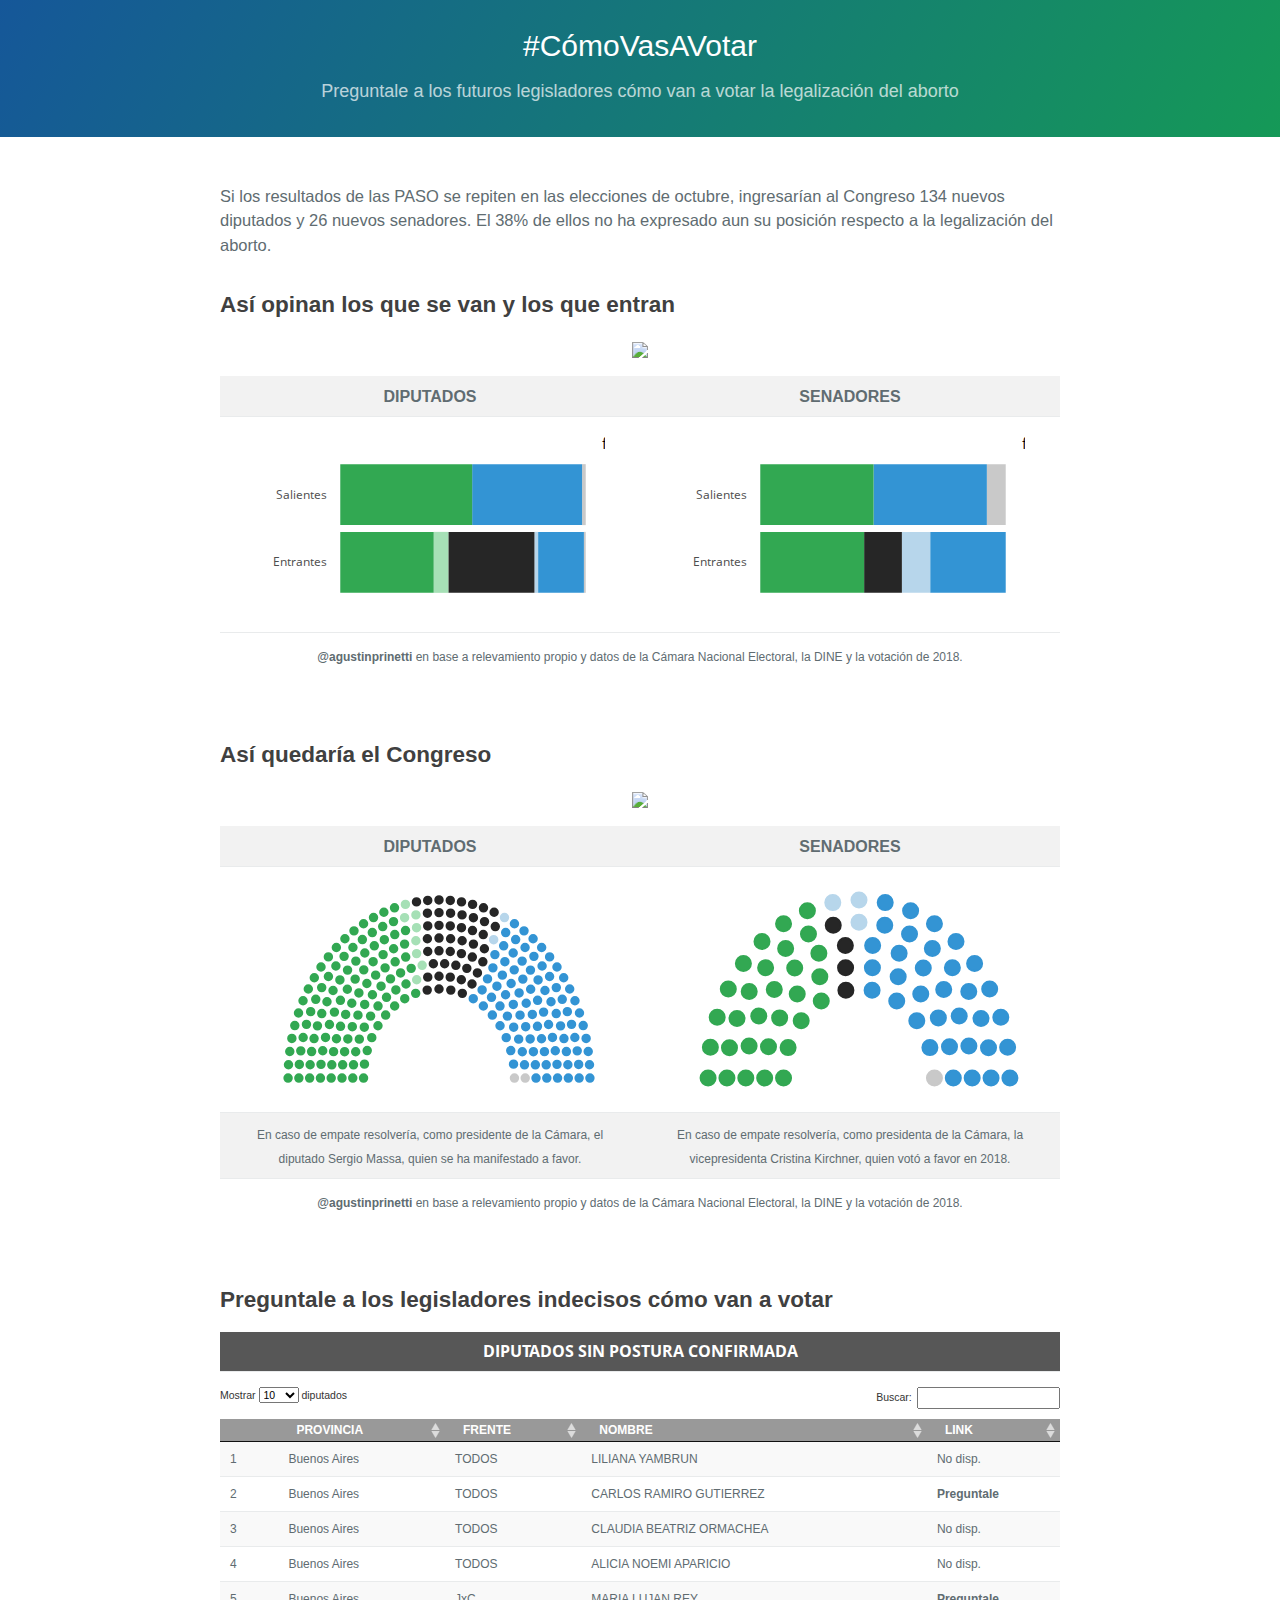
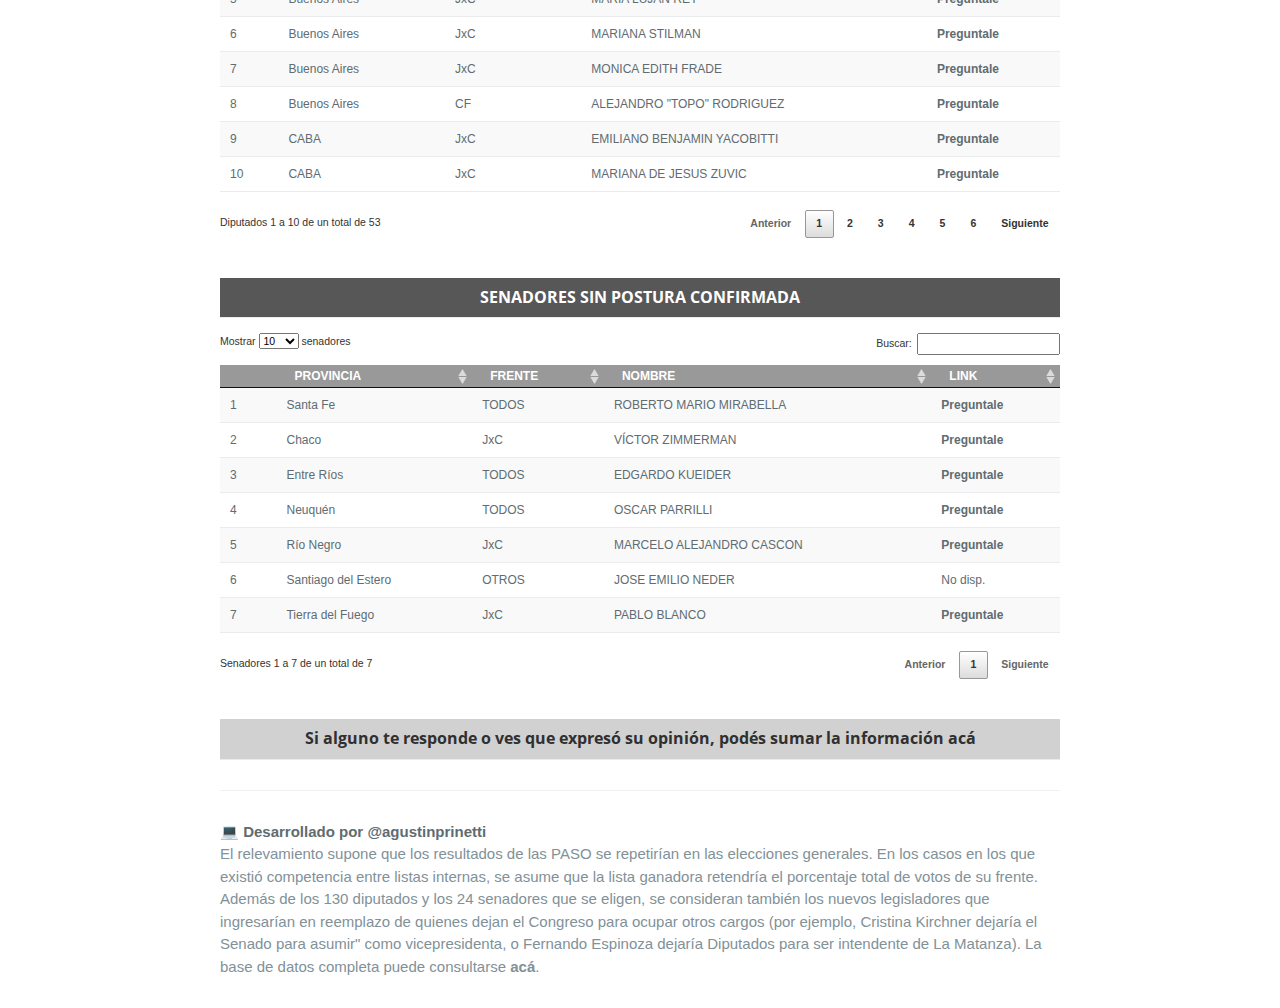
==== commit cb051e67: "Update index.html" ====
--- a/index.html
+++ b/index.html
@@ -76,8 +76,8 @@
 <td style="width: 100%; text-align: center; height: 18px;">
 <span style="font-family: tahoma, arial, helvetica, sans-serif;">
 <center>
-<div id="htmlwidget-a1dc54ac6bc462b15a62" style="width:400px;height:200px;" class="plotly html-widget"></div>
-<script type="application/json" data-for="htmlwidget-a1dc54ac6bc462b15a62">{"x":{"data":[{"orientation":"h","width":[0.9,0.9],"base":[133,132],"x":[1,2],"y":[1,2],"text":["1","2"],"type":"bar","marker":{"autocolorscale":false,"color":"rgba(201,201,201,1)","line":{"width":1.88976377952756,"color":"transparent"}},"name":"6 Abstención o ausente","legendgroup":"6 Abstención o ausente","showlegend":true,"xaxis":"x","yaxis":"y","hoverinfo":"text","frame":null},{"orientation":"h","width":[0.9,0.9],"base":[108,72],"x":[25,60],"y":[1,2],"text":["25","60"],"type":"bar","marker":{"autocolorscale":false,"color":"rgba(51,148,212,1)","line":{"width":1.88976377952756,"color":"transparent"}},"name":"5 En contra","legendgroup":"5 En contra","showlegend":true,"xaxis":"x","yaxis":"y","hoverinfo":"text","frame":null},{"orientation":"h","width":[0.9,0.9],"base":[106,72],"x":[2,0],"y":[1,2],"text":["2","0"],"type":"bar","marker":{"autocolorscale":false,"color":"rgba(183,214,235,1)","line":{"width":1.88976377952756,"color":"transparent"}},"name":"4 Probablemente en contra","legendgroup":"4 Probablemente en contra","showlegend":true,"xaxis":"x","yaxis":"y","hoverinfo":"text","frame":null},{"orientation":"h","width":[0.9,0.9],"base":[59,72],"x":[47,0],"y":[1,2],"text":["47","0"],"type":"bar","marker":{"autocolorscale":false,"color":"rgba(38,38,38,1)","line":{"width":1.88976377952756,"color":"transparent"}},"name":"3 No se expresó","legendgroup":"3 No se expresó","showlegend":true,"xaxis":"x","yaxis":"y","hoverinfo":"text","frame":null},{"orientation":"h","width":[0.9,0.9],"base":[51,72],"x":[8,0],"y":[1,2],"text":["8","0"],"type":"bar","marker":{"autocolorscale":false,"color":"rgba(166,224,182,1)","line":{"width":1.88976377952756,"color":"transparent"}},"name":"2 Probablemente a favor","legendgroup":"2 Probablemente a favor","showlegend":true,"xaxis":"x","yaxis":"y","hoverinfo":"text","frame":null},{"orientation":"h","width":[0.9,0.9],"base":[0,0],"x":[51,72],"y":[1,2],"text":["51","72"],"type":"bar","marker":{"autocolorscale":false,"color":"rgba(50,168,82,1)","line":{"width":1.88976377952756,"color":"transparent"}},"name":"1 A favor","legendgroup":"1 A favor","showlegend":true,"xaxis":"x","yaxis":"y","hoverinfo":"text","frame":null}],"layout":{"margin":{"t":30.6118721461187,"r":7.30593607305936,"b":18.2648401826484,"l":63.5616438356165},"font":{"color":"rgba(0,0,0,1)","family":"","size":14.6118721461187},"xaxis":{"domain":[0,1],"automargin":true,"type":"linear","autorange":false,"range":[-6.7,140.7],"tickmode":"array","ticktext":["0","50","100"],"tickvals":[0,50,100],"categoryorder":"array","categoryarray":["0","50","100"],"nticks":null,"ticks":"","tickcolor":null,"ticklen":3.65296803652968,"tickwidth":0,"showticklabels":false,"tickfont":{"color":null,"family":null,"size":0},"tickangle":-0,"showline":false,"linecolor":null,"linewidth":0,"showgrid":false,"gridcolor":null,"gridwidth":0,"zeroline":false,"anchor":"y","title":{"text":"","font":{"color":"rgba(0,0,0,1)","family":"","size":14.6118721461187}},"hoverformat":".2f"},"yaxis":{"domain":[0,1],"automargin":true,"type":"linear","autorange":false,"range":[0.4,2.6],"tickmode":"array","ticktext":["Entrantes","Salientes"],"tickvals":[1,2],"categoryorder":"array","categoryarray":["Entrantes","Salientes"],"nticks":null,"ticks":"","tickcolor":null,"ticklen":3.65296803652968,"tickwidth":0,"showticklabels":true,"tickfont":{"color":"rgba(77,77,77,1)","family":"","size":11.689497716895},"tickangle":-0,"showline":false,"linecolor":null,"linewidth":0,"showgrid":false,"gridcolor":null,"gridwidth":0,"zeroline":false,"anchor":"x","title":{"text":"","font":{"color":"rgba(0,0,0,1)","family":"","size":14.6118721461187}},"hoverformat":".2f"},"shapes":[{"type":"rect","fillcolor":null,"line":{"color":null,"width":0,"linetype":[]},"yref":"paper","xref":"paper","x0":0,"x1":1,"y0":0,"y1":1}],"showlegend":false,"legend":{"bgcolor":null,"bordercolor":null,"borderwidth":0,"font":{"color":"rgba(0,0,0,1)","family":"","size":11.689497716895},"y":0.844094488188976},"annotations":[{"text":"forcats::fct_rev(Voto)","x":1.02,"y":1,"showarrow":false,"ax":0,"ay":0,"font":{"color":"rgba(0,0,0,1)","family":"","size":14.6118721461187},"xref":"paper","yref":"paper","textangle":-0,"xanchor":"left","yanchor":"bottom","legendTitle":true}],"hovermode":"closest","width":400,"height":200,"barmode":"relative"},"config":{"doubleClick":"reset","showSendToCloud":false,"displayModeBar":false},"source":"A","attrs":{"3243cde7722":{"x":{},"y":{},"fill":{},"text":{},"type":"bar"}},"cur_data":"3243cde7722","visdat":{"3243cde7722":["function (y) ","x"]},"highlight":{"on":"plotly_click","persistent":false,"dynamic":false,"selectize":false,"opacityDim":0.2,"selected":{"opacity":1},"debounce":0},"shinyEvents":["plotly_hover","plotly_click","plotly_selected","plotly_relayout","plotly_brushed","plotly_brushing","plotly_clickannotation","plotly_doubleclick","plotly_deselect","plotly_afterplot"],"base_url":"https://plot.ly"},"evals":[],"jsHooks":[]}</script>
+<div id="htmlwidget-b86245187fc5b42f7197" style="width:350px;height:200px;" class="plotly html-widget"></div>
+<script type="application/json" data-for="htmlwidget-b86245187fc5b42f7197">{"x":{"data":[{"orientation":"h","width":[0.9,0.9],"base":[133,132],"x":[1,2],"y":[1,2],"text":["1","2"],"type":"bar","marker":{"autocolorscale":false,"color":"rgba(201,201,201,1)","line":{"width":1.88976377952756,"color":"transparent"}},"name":"6 Abstención o ausente","legendgroup":"6 Abstención o ausente","showlegend":true,"xaxis":"x","yaxis":"y","hoverinfo":"text","frame":null},{"orientation":"h","width":[0.9,0.9],"base":[108,72],"x":[25,60],"y":[1,2],"text":["25","60"],"type":"bar","marker":{"autocolorscale":false,"color":"rgba(51,148,212,1)","line":{"width":1.88976377952756,"color":"transparent"}},"name":"5 En contra","legendgroup":"5 En contra","showlegend":true,"xaxis":"x","yaxis":"y","hoverinfo":"text","frame":null},{"orientation":"h","width":[0.9,0.9],"base":[106,72],"x":[2,0],"y":[1,2],"text":["2","0"],"type":"bar","marker":{"autocolorscale":false,"color":"rgba(183,214,235,1)","line":{"width":1.88976377952756,"color":"transparent"}},"name":"4 Probablemente en contra","legendgroup":"4 Probablemente en contra","showlegend":true,"xaxis":"x","yaxis":"y","hoverinfo":"text","frame":null},{"orientation":"h","width":[0.9,0.9],"base":[59,72],"x":[47,0],"y":[1,2],"text":["47","0"],"type":"bar","marker":{"autocolorscale":false,"color":"rgba(38,38,38,1)","line":{"width":1.88976377952756,"color":"transparent"}},"name":"3 No se expresó","legendgroup":"3 No se expresó","showlegend":true,"xaxis":"x","yaxis":"y","hoverinfo":"text","frame":null},{"orientation":"h","width":[0.9,0.9],"base":[51,72],"x":[8,0],"y":[1,2],"text":["8","0"],"type":"bar","marker":{"autocolorscale":false,"color":"rgba(166,224,182,1)","line":{"width":1.88976377952756,"color":"transparent"}},"name":"2 Probablemente a favor","legendgroup":"2 Probablemente a favor","showlegend":true,"xaxis":"x","yaxis":"y","hoverinfo":"text","frame":null},{"orientation":"h","width":[0.9,0.9],"base":[0,0],"x":[51,72],"y":[1,2],"text":["51","72"],"type":"bar","marker":{"autocolorscale":false,"color":"rgba(50,168,82,1)","line":{"width":1.88976377952756,"color":"transparent"}},"name":"1 A favor","legendgroup":"1 A favor","showlegend":true,"xaxis":"x","yaxis":"y","hoverinfo":"text","frame":null}],"layout":{"margin":{"t":28.7853881278539,"r":7.30593607305936,"b":16.4383561643836,"l":63.5616438356165},"font":{"color":"rgba(0,0,0,1)","family":"","size":14.6118721461187},"xaxis":{"domain":[0,1],"automargin":true,"type":"linear","autorange":false,"range":[-6.7,140.7],"tickmode":"array","ticktext":["0","50","100"],"tickvals":[0,50,100],"categoryorder":"array","categoryarray":["0","50","100"],"nticks":null,"ticks":"","tickcolor":null,"ticklen":3.65296803652968,"tickwidth":0,"showticklabels":false,"tickfont":{"color":null,"family":null,"size":0},"tickangle":-0,"showline":false,"linecolor":null,"linewidth":0,"showgrid":false,"gridcolor":null,"gridwidth":0,"zeroline":false,"anchor":"y","title":{"text":"","font":{"color":"rgba(0,0,0,1)","family":"","size":14.6118721461187}},"hoverformat":".2f","fixedrange":true},"yaxis":{"domain":[0,1],"automargin":true,"type":"linear","autorange":false,"range":[0.4,2.6],"tickmode":"array","ticktext":["Entrantes","Salientes"],"tickvals":[1,2],"categoryorder":"array","categoryarray":["Entrantes","Salientes"],"nticks":null,"ticks":"","tickcolor":null,"ticklen":3.65296803652968,"tickwidth":0,"showticklabels":true,"tickfont":{"color":"rgba(77,77,77,1)","family":"","size":11.689497716895},"tickangle":-0,"showline":false,"linecolor":null,"linewidth":0,"showgrid":false,"gridcolor":null,"gridwidth":0,"zeroline":false,"anchor":"x","title":{"text":"","font":{"color":"rgba(0,0,0,1)","family":"","size":14.6118721461187}},"hoverformat":".2f","fixedrange":true},"shapes":[{"type":"rect","fillcolor":null,"line":{"color":null,"width":0,"linetype":[]},"yref":"paper","xref":"paper","x0":0,"x1":1,"y0":0,"y1":1}],"showlegend":false,"legend":{"bgcolor":null,"bordercolor":null,"borderwidth":0,"font":{"color":"rgba(0,0,0,1)","family":"","size":11.689497716895},"y":0.844094488188976},"annotations":[{"text":"forcats::fct_rev(Voto)","x":1.02,"y":1,"showarrow":false,"ax":0,"ay":0,"font":{"color":"rgba(0,0,0,1)","family":"","size":14.6118721461187},"xref":"paper","yref":"paper","textangle":-0,"xanchor":"left","yanchor":"bottom","legendTitle":true}],"hovermode":"closest","width":350,"height":200,"barmode":"relative"},"config":{"doubleClick":"reset","showSendToCloud":false,"displayModeBar":false},"source":"A","attrs":{"38687e671dd2":{"x":{},"y":{},"fill":{},"text":{},"type":"bar"}},"cur_data":"38687e671dd2","visdat":{"38687e671dd2":["function (y) ","x"]},"highlight":{"on":"plotly_click","persistent":false,"dynamic":false,"selectize":false,"opacityDim":0.2,"selected":{"opacity":1},"debounce":0},"shinyEvents":["plotly_hover","plotly_click","plotly_selected","plotly_relayout","plotly_brushed","plotly_brushing","plotly_clickannotation","plotly_doubleclick","plotly_deselect","plotly_afterplot"],"base_url":"https://plot.ly"},"evals":[],"jsHooks":[]}</script>
 </center>
 </span>
 </td>
@@ -97,8 +97,8 @@
 <td style="width: 100%; text-align: center; height: 18px;">
 <span style="font-family: tahoma, arial, helvetica, sans-serif;">
 <center>
-<div id="htmlwidget-fad7327c1783b1eadf8e" style="width:400px;height:200px;" class="plotly html-widget"></div>
-<script type="application/json" data-for="htmlwidget-fad7327c1783b1eadf8e">{"x":{"data":[{"orientation":"h","width":[0.9,0.9],"base":[26,24],"x":[0,2],"y":[1,2],"text":["0","2"],"type":"bar","marker":{"autocolorscale":false,"color":"rgba(201,201,201,1)","line":{"width":1.88976377952756,"color":"transparent"}},"name":"6 Abstención o ausente","legendgroup":"6 Abstención o ausente","showlegend":true,"xaxis":"x","yaxis":"y","hoverinfo":"text","frame":null},{"orientation":"h","width":[0.9,0.9],"base":[18,12],"x":[8,12],"y":[1,2],"text":["8","12"],"type":"bar","marker":{"autocolorscale":false,"color":"rgba(51,148,212,1)","line":{"width":1.88976377952756,"color":"transparent"}},"name":"5 En contra","legendgroup":"5 En contra","showlegend":true,"xaxis":"x","yaxis":"y","hoverinfo":"text","frame":null},{"orientation":"h","width":[0.9,0.9],"base":[15,12],"x":[3,0],"y":[1,2],"text":["3","0"],"type":"bar","marker":{"autocolorscale":false,"color":"rgba(183,214,235,1)","line":{"width":1.88976377952756,"color":"transparent"}},"name":"4 Probablemente en contra","legendgroup":"4 Probablemente en contra","showlegend":true,"xaxis":"x","yaxis":"y","hoverinfo":"text","frame":null},{"orientation":"h","width":[0.9,0.9],"base":[11,12],"x":[4,0],"y":[1,2],"text":["4","0"],"type":"bar","marker":{"autocolorscale":false,"color":"rgba(38,38,38,1)","line":{"width":1.88976377952756,"color":"transparent"}},"name":"3 No se expresó","legendgroup":"3 No se expresó","showlegend":true,"xaxis":"x","yaxis":"y","hoverinfo":"text","frame":null},{"orientation":"h","width":[0.9,0.9],"base":[11,12],"x":[0,0],"y":[1,2],"text":"0","type":"bar","marker":{"autocolorscale":false,"color":"rgba(166,224,182,1)","line":{"width":1.88976377952756,"color":"transparent"}},"name":"2 Probablemente a favor","legendgroup":"2 Probablemente a favor","showlegend":true,"xaxis":"x","yaxis":"y","hoverinfo":"text","frame":null},{"orientation":"h","width":[0.9,0.9],"base":[0,0],"x":[11,12],"y":[1,2],"text":["11","12"],"type":"bar","marker":{"autocolorscale":false,"color":"rgba(50,168,82,1)","line":{"width":1.88976377952756,"color":"transparent"}},"name":"1 A favor","legendgroup":"1 A favor","showlegend":true,"xaxis":"x","yaxis":"y","hoverinfo":"text","frame":null}],"layout":{"margin":{"t":30.6118721461187,"r":7.30593607305936,"b":18.2648401826484,"l":63.5616438356165},"font":{"color":"rgba(0,0,0,1)","family":"","size":14.6118721461187},"xaxis":{"domain":[0,1],"automargin":true,"type":"linear","autorange":false,"range":[-1.3,27.3],"tickmode":"array","ticktext":["0","10","20"],"tickvals":[0,10,20],"categoryorder":"array","categoryarray":["0","10","20"],"nticks":null,"ticks":"","tickcolor":null,"ticklen":3.65296803652968,"tickwidth":0,"showticklabels":false,"tickfont":{"color":null,"family":null,"size":0},"tickangle":-0,"showline":false,"linecolor":null,"linewidth":0,"showgrid":false,"gridcolor":null,"gridwidth":0,"zeroline":false,"anchor":"y","title":{"text":"","font":{"color":"rgba(0,0,0,1)","family":"","size":14.6118721461187}},"hoverformat":".2f"},"yaxis":{"domain":[0,1],"automargin":true,"type":"linear","autorange":false,"range":[0.4,2.6],"tickmode":"array","ticktext":["Entrantes","Salientes"],"tickvals":[1,2],"categoryorder":"array","categoryarray":["Entrantes","Salientes"],"nticks":null,"ticks":"","tickcolor":null,"ticklen":3.65296803652968,"tickwidth":0,"showticklabels":true,"tickfont":{"color":"rgba(77,77,77,1)","family":"","size":11.689497716895},"tickangle":-0,"showline":false,"linecolor":null,"linewidth":0,"showgrid":false,"gridcolor":null,"gridwidth":0,"zeroline":false,"anchor":"x","title":{"text":"","font":{"color":"rgba(0,0,0,1)","family":"","size":14.6118721461187}},"hoverformat":".2f"},"shapes":[{"type":"rect","fillcolor":null,"line":{"color":null,"width":0,"linetype":[]},"yref":"paper","xref":"paper","x0":0,"x1":1,"y0":0,"y1":1}],"showlegend":false,"legend":{"bgcolor":null,"bordercolor":null,"borderwidth":0,"font":{"color":"rgba(0,0,0,1)","family":"","size":11.689497716895},"y":0.844094488188976},"annotations":[{"text":"forcats::fct_rev(Voto)","x":1.02,"y":1,"showarrow":false,"ax":0,"ay":0,"font":{"color":"rgba(0,0,0,1)","family":"","size":14.6118721461187},"xref":"paper","yref":"paper","textangle":-0,"xanchor":"left","yanchor":"bottom","legendTitle":true}],"hovermode":"closest","width":400,"height":200,"barmode":"relative"},"config":{"doubleClick":"reset","showSendToCloud":false,"displayModeBar":false},"source":"A","attrs":{"32423cb1d9e":{"x":{},"y":{},"fill":{},"text":{},"type":"bar"}},"cur_data":"32423cb1d9e","visdat":{"32423cb1d9e":["function (y) ","x"]},"highlight":{"on":"plotly_click","persistent":false,"dynamic":false,"selectize":false,"opacityDim":0.2,"selected":{"opacity":1},"debounce":0},"shinyEvents":["plotly_hover","plotly_click","plotly_selected","plotly_relayout","plotly_brushed","plotly_brushing","plotly_clickannotation","plotly_doubleclick","plotly_deselect","plotly_afterplot"],"base_url":"https://plot.ly"},"evals":[],"jsHooks":[]}</script>
+<div id="htmlwidget-89b11a5c522c7acb5140" style="width:350px;height:200px;" class="plotly html-widget"></div>
+<script type="application/json" data-for="htmlwidget-89b11a5c522c7acb5140">{"x":{"data":[{"orientation":"h","width":[0.9,0.9],"base":[26,24],"x":[0,2],"y":[1,2],"text":["0","2"],"type":"bar","marker":{"autocolorscale":false,"color":"rgba(201,201,201,1)","line":{"width":1.88976377952756,"color":"transparent"}},"name":"6 Abstención o ausente","legendgroup":"6 Abstención o ausente","showlegend":true,"xaxis":"x","yaxis":"y","hoverinfo":"text","frame":null},{"orientation":"h","width":[0.9,0.9],"base":[18,12],"x":[8,12],"y":[1,2],"text":["8","12"],"type":"bar","marker":{"autocolorscale":false,"color":"rgba(51,148,212,1)","line":{"width":1.88976377952756,"color":"transparent"}},"name":"5 En contra","legendgroup":"5 En contra","showlegend":true,"xaxis":"x","yaxis":"y","hoverinfo":"text","frame":null},{"orientation":"h","width":[0.9,0.9],"base":[15,12],"x":[3,0],"y":[1,2],"text":["3","0"],"type":"bar","marker":{"autocolorscale":false,"color":"rgba(183,214,235,1)","line":{"width":1.88976377952756,"color":"transparent"}},"name":"4 Probablemente en contra","legendgroup":"4 Probablemente en contra","showlegend":true,"xaxis":"x","yaxis":"y","hoverinfo":"text","frame":null},{"orientation":"h","width":[0.9,0.9],"base":[11,12],"x":[4,0],"y":[1,2],"text":["4","0"],"type":"bar","marker":{"autocolorscale":false,"color":"rgba(38,38,38,1)","line":{"width":1.88976377952756,"color":"transparent"}},"name":"3 No se expresó","legendgroup":"3 No se expresó","showlegend":true,"xaxis":"x","yaxis":"y","hoverinfo":"text","frame":null},{"orientation":"h","width":[0.9,0.9],"base":[11,12],"x":[0,0],"y":[1,2],"text":"0","type":"bar","marker":{"autocolorscale":false,"color":"rgba(166,224,182,1)","line":{"width":1.88976377952756,"color":"transparent"}},"name":"2 Probablemente a favor","legendgroup":"2 Probablemente a favor","showlegend":true,"xaxis":"x","yaxis":"y","hoverinfo":"text","frame":null},{"orientation":"h","width":[0.9,0.9],"base":[0,0],"x":[11,12],"y":[1,2],"text":["11","12"],"type":"bar","marker":{"autocolorscale":false,"color":"rgba(50,168,82,1)","line":{"width":1.88976377952756,"color":"transparent"}},"name":"1 A favor","legendgroup":"1 A favor","showlegend":true,"xaxis":"x","yaxis":"y","hoverinfo":"text","frame":null}],"layout":{"margin":{"t":28.7853881278539,"r":7.30593607305936,"b":16.4383561643836,"l":63.5616438356165},"font":{"color":"rgba(0,0,0,1)","family":"","size":14.6118721461187},"xaxis":{"domain":[0,1],"automargin":true,"type":"linear","autorange":false,"range":[-1.3,27.3],"tickmode":"array","ticktext":["0","10","20"],"tickvals":[0,10,20],"categoryorder":"array","categoryarray":["0","10","20"],"nticks":null,"ticks":"","tickcolor":null,"ticklen":3.65296803652968,"tickwidth":0,"showticklabels":false,"tickfont":{"color":null,"family":null,"size":0},"tickangle":-0,"showline":false,"linecolor":null,"linewidth":0,"showgrid":false,"gridcolor":null,"gridwidth":0,"zeroline":false,"anchor":"y","title":{"text":"","font":{"color":"rgba(0,0,0,1)","family":"","size":14.6118721461187}},"hoverformat":".2f","fixedrange":true},"yaxis":{"domain":[0,1],"automargin":true,"type":"linear","autorange":false,"range":[0.4,2.6],"tickmode":"array","ticktext":["Entrantes","Salientes"],"tickvals":[1,2],"categoryorder":"array","categoryarray":["Entrantes","Salientes"],"nticks":null,"ticks":"","tickcolor":null,"ticklen":3.65296803652968,"tickwidth":0,"showticklabels":true,"tickfont":{"color":"rgba(77,77,77,1)","family":"","size":11.689497716895},"tickangle":-0,"showline":false,"linecolor":null,"linewidth":0,"showgrid":false,"gridcolor":null,"gridwidth":0,"zeroline":false,"anchor":"x","title":{"text":"","font":{"color":"rgba(0,0,0,1)","family":"","size":14.6118721461187}},"hoverformat":".2f","fixedrange":true},"shapes":[{"type":"rect","fillcolor":null,"line":{"color":null,"width":0,"linetype":[]},"yref":"paper","xref":"paper","x0":0,"x1":1,"y0":0,"y1":1}],"showlegend":false,"legend":{"bgcolor":null,"bordercolor":null,"borderwidth":0,"font":{"color":"rgba(0,0,0,1)","family":"","size":11.689497716895},"y":0.844094488188976},"annotations":[{"text":"forcats::fct_rev(Voto)","x":1.02,"y":1,"showarrow":false,"ax":0,"ay":0,"font":{"color":"rgba(0,0,0,1)","family":"","size":14.6118721461187},"xref":"paper","yref":"paper","textangle":-0,"xanchor":"left","yanchor":"bottom","legendTitle":true}],"hovermode":"closest","width":350,"height":200,"barmode":"relative"},"config":{"doubleClick":"reset","showSendToCloud":false,"displayModeBar":false},"source":"A","attrs":{"3868470e5c58":{"x":{},"y":{},"fill":{},"text":{},"type":"bar"}},"cur_data":"3868470e5c58","visdat":{"3868470e5c58":["function (y) ","x"]},"highlight":{"on":"plotly_click","persistent":false,"dynamic":false,"selectize":false,"opacityDim":0.2,"selected":{"opacity":1},"debounce":0},"shinyEvents":["plotly_hover","plotly_click","plotly_selected","plotly_relayout","plotly_brushed","plotly_brushing","plotly_clickannotation","plotly_doubleclick","plotly_deselect","plotly_afterplot"],"base_url":"https://plot.ly"},"evals":[],"jsHooks":[]}</script>
 </center>
 </span>
 </td>
@@ -132,8 +132,8 @@
 <td style="width: 100%; text-align: center; height: 18px;">
 <span style="font-family: tahoma, arial, helvetica, sans-serif;">
 <center>
-<div id="htmlwidget-560f1d327da68664ae92" style="width:350px;height:230px;" class="plotly html-widget"></div>
-<script type="application/json" data-for="htmlwidget-560f1d327da68664ae92">{"x":{"data":[{"x":[-2,-1.857142857,-1.714285714,-1.571428571,-1.428571429,-1.285714286,-1.142857143,-1,-1.994407594,-1.850799773,-1.70776234,-1.563861713,-1.420745565,-1.277020746,-1.133079842,-1.977661652,-0.987688341,-1.831813849,-1.688241862,-1.541234012,-1.397353715,-1.949855824,-1.251057691,-1.80031478,-1.655872845,-1.10391523,-1.503763385,-1.911145612,-1.358652166,-0.951056516,-1.756517735,-1.610901636,-1.208176227,-1.861747497,-1.451810694,-1.055862323,-1.700721892,-1.305064939,-1.553670492,-1.801937736,-1.148956252,-0.891006524,-1.385876273,-1.633308395,-1.732050808,-1.484614978,-1.237179148,-0.989743319,-1.554737745,-1.074198615,-1.306595105,-1.652477549,-1.404260647,-1.155738563,-0.809016994,-0.906689532,-1.46554666,-1.563662965,-1.214730712,-1.313219045,-0.984914284,-1.061635465,-1.366344406,-1.466103744,-1.212183053,-1.111167799,-0.808122036,-0.707106781,-0.882310677,-1.360345476,-1.257808633,-0.955900866,-1.101921617,-0.996903732,-1.246979604,-1.140680752,-0.695727347,-0.767775332,-0.839693218,-0.587785252,-0.983273891,-1.126640116,-0.873038938,-1.015760865,-1,-0.857142857,-0.714285714,-0.642857143,-0.571428571,-0.883902301,-0.740766301,-0.4539905,-0.867767478,-0.724488449,-0.581052347,-0.746005789,-0.509245413,-0.601359679,-0.437352494,-0.730682049,-0.586320246,-0.6030133,-0.441452849,-0.309016994,-0.589510349,-0.456161636,-0.368747013,-0.443689792],"y":[2.45e-016,2.27e-016,2.1e-016,1.92e-016,1.75e-016,1.57e-016,1.4e-016,1.22e-016,0.149460187,0.153361642,0.149409845,0.154026935,0.149326376,0.149262318,0.149172791,0.298084532,0.156434465,0.305675668,0.29768259,0.306570506,0.297016701,0.445041868,0.29650612,0.455901619,0.443689792,0.295793194,0.456161636,0.589510349,0.441452849,0.309016994,0.6030133,0.586320246,0.439740184,0.730682049,0.601359679,0.437352494,0.746005789,0.581052347,0.724488449,0.867767478,0.577027517,0.4539905,0.740766301,0.883902301,1,0.857142857,0.714285714,0.571428571,1.015760865,0.706511543,0.873038938,1.126640116,0.983273891,0.839693218,0.587785252,0.695727347,1.140680752,1.246979604,0.996903732,1.101921617,0.826441212,0.955900866,1.257808633,1.360345476,1.212183053,1.111167799,0.808122036,0.707106781,0.935194682,1.466103744,1.366344406,1.061635465,1.313219045,1.214730712,1.563662965,1.46554666,0.906689532,1.031301248,1.155738563,0.809016994,1.404260647,1.652477549,1.306595105,1.554737745,1.732050808,1.484614978,1.237179148,1.113461233,0.989743319,1.633308395,1.385876273,0.891006524,1.801937736,1.553670492,1.305064939,1.700721892,1.180563566,1.451810694,1.055862323,1.861747497,1.610901636,1.756517735,1.358652166,0.951056516,1.911145612,1.503763385,1.231700802,1.655872845],"text":["Nombre: LAURA V. ALONSO <br />Provincia: Buenos Aires <br />Postura: A favor <br />Mandato: 2017 a 2021","Nombre: DANIEL FERNANDO ARROYO <br />Provincia: Buenos Aires <br />Postura: A favor <br />Mandato: 2017 a 2021","Nombre: EDUARDO BUCCA <br />Provincia: Buenos Aires <br />Postura: A favor <br />Mandato: 2017 a 2021","Nombre: WALTER CORREA <br />Provincia: Buenos Aires <br />Postura: A favor <br />Mandato: 2017 a 2021","Nombre: JOSE IGNACIO DE MENDIGUREN <br />Provincia: Buenos Aires <br />Postura: A favor <br />Mandato: 2017 a 2021","Nombre: NICOLAS DEL CAÑO <br />Provincia: Buenos Aires <br />Postura: A favor <br />Mandato: 2017 a 2021","Nombre: ROMINA DEL PLA <br />Provincia: Buenos Aires <br />Postura: A favor <br />Mandato: 2017 a 2021","Nombre: CARLOS ALBERTO FERNANDEZ <br />Provincia: Buenos Aires <br />Postura: A favor <br />Mandato: 2017 a 2021","Nombre: MONICA MACHA <br />Provincia: Buenos Aires <br />Postura: A favor <br />Mandato: 2017 a 2021","Nombre: JOSEFINA MENDOZA <br />Provincia: Buenos Aires <br />Postura: A favor <br />Mandato: 2017 a 2021","Nombre: LEOPOLDO RAUL GUIDO MOREAU <br />Provincia: Buenos Aires <br />Postura: A favor <br />Mandato: 2017 a 2021","Nombre: MARIA GRACIELA OCAÑA <br />Provincia: Buenos Aires <br />Postura: A favor <br />Mandato: 2017 a 2021","Nombre: HORACIO PIETRAGALLA CORTI <br />Provincia: Buenos Aires <br />Postura: A favor <br />Mandato: 2017 a 2021","Nombre: FABIO JOSE QUETGLAS <br />Provincia: Buenos Aires <br />Postura: A favor <br />Mandato: 2017 a 2021","Nombre: LAURA RUSSO <br />Provincia: Buenos Aires <br />Postura: A favor <br />Mandato: 2017 a 2021","Nombre: ROBERTO SALVAREZZA <br />Provincia: Buenos Aires <br />Postura: A favor <br />Mandato: 2017 a 2021","Nombre: DANIEL SCIOLI <br />Provincia: Buenos Aires <br />Postura: A favor <br />Mandato: 2017 a 2021","Nombre: MAGDALENA SIERRA <br />Provincia: Buenos Aires <br />Postura: A favor <br />Mandato: 2017 a 2021","Nombre: VANESA SILEY <br />Provincia: Buenos Aires <br />Postura: A favor <br />Mandato: 2017 a 2021","Nombre: FELIPE CARLOS SOLA <br />Provincia: Buenos Aires <br />Postura: A favor <br />Mandato: 2017 a 2021","Nombre: MIRTA TUNDIS <br />Provincia: Buenos Aires <br />Postura: A favor <br />Mandato: 2017 a 2021","Nombre: FERNANDA VALLEJOS <br />Provincia: Buenos Aires <br />Postura: A favor <br />Mandato: 2017 a 2021","Nombre: HUGO YASKY <br />Provincia: Buenos Aires <br />Postura: A favor <br />Mandato: 2017 a 2021","Nombre: AIDA BEATRIZ MAXIMA AYALA <br />Provincia: Chaco <br />Postura: A favor <br />Mandato: 2017 a 2021","Nombre: GUSTAVO MENNA <br />Provincia: Chubut <br />Postura: A favor <br />Mandato: 2017 a 2021","Nombre: JUAN CABANDIE <br />Provincia: CABA <br />Postura: A favor <br />Mandato: 2017 a 2021","Nombre: ANA CARLA CARRIZO <br />Provincia: CABA <br />Postura: A favor <br />Mandato: 2017 a 2021","Nombre: GABRIELA CERRUTI <br />Provincia: CABA <br />Postura: A favor <br />Mandato: 2017 a 2021","Nombre: DANIEL FILMUS <br />Provincia: CABA <br />Postura: A favor <br />Mandato: 2017 a 2021","Nombre: ALEJANDRO GARCIA <br />Provincia: CABA <br />Postura: A favor <br />Mandato: 2017 a 2021","Nombre: FERNANDO ADOLFO IGLESIAS <br />Provincia: CABA <br />Postura: A favor <br />Mandato: 2017 a 2021","Nombre: JUAN MANUEL LOPEZ <br />Provincia: CABA <br />Postura: A favor <br />Mandato: 2017 a 2021","Nombre: ÁLVARO DE LAMADRID * <br />Provincia: CABA <br />Postura: A favor <br />Mandato: 2017 a 2021","Nombre: FACUNDO SUAREZ LASTRA <br />Provincia: CABA <br />Postura: A favor <br />Mandato: 2017 a 2021","Nombre: BRENDA LIS AUSTIN <br />Provincia: Córdoba <br />Postura: A favor <br />Mandato: 2017 a 2021","Nombre: PABLO CARRO <br />Provincia: Córdoba <br />Postura: A favor <br />Mandato: 2017 a 2021","Nombre: SOFIA BRAMBILLA <br />Provincia: Corrientes <br />Postura: A favor <br />Mandato: 2017 a 2021","Nombre: JUAN JOSE BAHILLO <br />Provincia: Entre Ríos <br />Postura: A favor <br />Mandato: 2017 a 2021","Nombre: ATILIO FRANCISCO SALVADOR BENEDETTI <br />Provincia: Entre Ríos <br />Postura: A favor <br />Mandato: 2017 a 2021","Nombre: JORGE ENRIQUE LACOSTE <br />Provincia: Entre Ríos <br />Postura: A favor <br />Mandato: 2017 a 2021","Nombre: MELINA AIDA DELU <br />Provincia: La Pampa <br />Postura: A favor <br />Mandato: 2017 a 2021","Nombre: ARIEL RAUSCHENBERGER <br />Provincia: La Pampa <br />Postura: A favor <br />Mandato: 2017 a 2021","Nombre: CLAUDIA NAJUL <br />Provincia: Mendoza <br />Postura: A favor <br />Mandato: 2017 a 2021","Nombre: NORMAN DARIO MARTINEZ <br />Provincia: Neuquén <br />Postura: A favor <br />Mandato: 2017 a 2021","Nombre: LORENA MATZEN <br />Provincia: Río Negro <br />Postura: A favor <br />Mandato: 2017 a 2021","Nombre: MARIA EMILIA SORIA <br />Provincia: Río Negro <br />Postura: A favor <br />Mandato: 2017 a 2021","Nombre: JOSE LUIS RICCARDO <br />Provincia: San Luis <br />Postura: A favor <br />Mandato: 2017 a 2021","Nombre: ROXANA NAHIR REYES <br />Provincia: Santa Cruz <br />Postura: A favor <br />Mandato: 2017 a 2021","Nombre: JUAN BENEDICTO VAZQUEZ <br />Provincia: Santa Cruz <br />Postura: A favor <br />Mandato: 2017 a 2021","Nombre: ALBOR ANGEL CANTARD <br />Provincia: Santa Fe <br />Postura: A favor <br />Mandato: 2017 a 2021","Nombre: GONZALO PEDRO ANTONIO DEL CERRO <br />Provincia: Santa Fe <br />Postura: A favor <br />Mandato: 2017 a 2021","Nombre: JOSEFINA VICTORIA GONZALEZ <br />Provincia: Santa Fe <br />Postura: A favor <br />Mandato: 2017 a 2021","Nombre: ALEJANDRA RODENAS <br />Provincia: Santa Fe <br />Postura: A favor <br />Mandato: 2017 a 2021","Nombre: AGUSTIN OSCAR ROSSI <br />Provincia: Santa Fe <br />Postura: A favor <br />Mandato: 2017 a 2021","Nombre: MARTIN ALEJANDRO PEREZ <br />Provincia: Tierra del Fuego <br />Postura: A favor <br />Mandato: 2017 a 2021","Nombre: HECTOR ANTONIO STEFANI <br />Provincia: Tierra del Fuego <br />Postura: A favor <br />Mandato: 2017 a 2021","Nombre: PABLO RAUL YEDLIN <br />Provincia: Tucumán <br />Postura: A favor <br />Mandato: 2017 a 2021","Nombre: SERGIO MASSA * <br />Provincia: Buenos Aires <br />Postura: A favor <br />Mandato: 2019 a 2023","Nombre: LUANA VOLNOVICH <br />Provincia: Buenos Aires <br />Postura: A favor <br />Mandato: 2019 a 2023","Nombre: LEONARDO GROSSO <br />Provincia: Buenos Aires <br />Postura: A favor <br />Mandato: 2019 a 2023","Nombre: MARIA CRISTINA ALVAREZ RODRIGUEZ <br />Provincia: Buenos Aires <br />Postura: A favor <br />Mandato: 2019 a 2023","Nombre: MAXIMO CARLOS KIRCHNER <br />Provincia: Buenos Aires <br />Postura: A favor <br />Mandato: 2019 a 2023","Nombre: CECILIA MOREAU <br />Provincia: Buenos Aires <br />Postura: A favor <br />Mandato: 2019 a 2023","Nombre: ANDRES LARROQUE <br />Provincia: Buenos Aires <br />Postura: A favor <br />Mandato: 2019 a 2023","Nombre: FLORENCIA LAMPREABE <br />Provincia: Buenos Aires <br />Postura: A favor <br />Mandato: 2019 a 2023","Nombre: WADO DE PEDRO <br />Provincia: Buenos Aires <br />Postura: A favor <br />Mandato: 2019 a 2023","Nombre: JUAN FACUNDO MOYANO <br />Provincia: Buenos Aires <br />Postura: A favor <br />Mandato: 2019 a 2023","Nombre: DANIELA MARINA VILAR <br />Provincia: Buenos Aires <br />Postura: A favor <br />Mandato: 2019 a 2023","Nombre: CARLOS DANIEL CASTAGNETO <br />Provincia: Buenos Aires <br />Postura: A favor <br />Mandato: 2019 a 2023","Nombre: LUIS RODOLFO TAILHADE <br />Provincia: Buenos Aires <br />Postura: A favor <br />Mandato: 2019 a 2023","Nombre: MARIA ROSA MARTINEZ <br />Provincia: Buenos Aires <br />Postura: A favor <br />Mandato: 2019 a 2023","Nombre: MARIA JIMENA LOPEZ <br />Provincia: Buenos Aires <br />Postura: A favor <br />Mandato: 2019 a 2023","Nombre: MIGUEL ANGEL BAZZE <br />Provincia: Buenos Aires <br />Postura: A favor <br />Mandato: 2019 a 2023","Nombre: SILVIA GABRIELA LOSPENNATO <br />Provincia: Buenos Aires <br />Postura: A favor <br />Mandato: 2019 a 2023","Nombre: WALDO EZEQUIEL WOLFF <br />Provincia: Buenos Aires <br />Postura: A favor <br />Mandato: 2019 a 2023","Nombre: SEBASTIAN NICOLAS SALVADOR <br />Provincia: Buenos Aires <br />Postura: A favor <br />Mandato: 2019 a 2023","Nombre: MARIA DE LAS MERCEDES JOURY <br />Provincia: Buenos Aires <br />Postura: A favor <br />Mandato: 2019 a 2023","Nombre: RAUL SEBASTIAN GARCIA DE LUCA <br />Provincia: Buenos Aires <br />Postura: A favor <br />Mandato: 2019 a 2023","Nombre: KARINA VERONICA BANFI <br />Provincia: Buenos Aires <br />Postura: A favor <br />Mandato: 2019 a 2023","Nombre: NESTOR ANTONIO PITROLA <br />Provincia: Buenos Aires <br />Postura: A favor <br />Mandato: 2019 a 2023","Nombre: MAXIMILIANO CARLOS FRANCISCO FERRARO <br />Provincia: CABA <br />Postura: A favor <br />Mandato: 2019 a 2023","Nombre: MARÍA DOLORES MARTINEZ <br />Provincia: CABA <br />Postura: A favor <br />Mandato: 2019 a 2023","Nombre: FERNANDO EZEQUIEL SOLANAS <br />Provincia: CABA <br />Postura: A favor <br />Mandato: 2019 a 2023","Nombre: PAULA ANDREA PENACCA <br />Provincia: CABA <br />Postura: A favor <br />Mandato: 2019 a 2023","Nombre: ITAÍ HAGMAN <br />Provincia: CABA <br />Postura: A favor <br />Mandato: 2019 a 2023","Nombre: VICTORIA ANALIA DONDA PEREZ <br />Provincia: CABA <br />Postura: A favor <br />Mandato: 2019 a 2023","Nombre: MARIO RAUL NEGRI <br />Provincia: Córdoba <br />Postura: A favor <br />Mandato: 2019 a 2023","Nombre: EDUARDO GABRIEL FERNANDEZ <br />Provincia: Córdoba <br />Postura: A favor <br />Mandato: 2019 a 2023","Nombre: GABRIELA BEATRIZ ESTEVEZ <br />Provincia: Córdoba <br />Postura: A favor <br />Mandato: 2019 a 2023","Nombre: CLAUDIA ROXANA MARTINEZ <br />Provincia: Córdoba <br />Postura: A favor <br />Mandato: 2019 a 2023","Nombre: JOSE \"PITIN\" RUIZ ARAGON <br />Provincia: Corrientes <br />Postura: A favor <br />Mandato: 2019 a 2023","Nombre: NANCY SAND <br />Provincia: Corrientes <br />Postura: A favor <br />Mandato: 2019 a 2023","Nombre: MARÍA LUCILA MASIN <br />Provincia: Chaco <br />Postura: A favor <br />Mandato: 2019 a 2023","Nombre: SANTIAGO NICOLAS IGON <br />Provincia: Chubut <br />Postura: A favor <br />Mandato: 2019 a 2023","Nombre: GABRIELA MABEL LENA <br />Provincia: Entre Ríos <br />Postura: A favor <br />Mandato: 2019 a 2023","Nombre: LUIS EUGENIO BASTERRA <br />Provincia: Formosa <br />Postura: A favor <br />Mandato: 2019 a 2023","Nombre: MARIA CAROLINA MOISES <br />Provincia: Jujuy <br />Postura: A favor <br />Mandato: 2019 a 2023","Nombre: HERNAN PEREZ ARAUJO <br />Provincia: La Pampa <br />Postura: A favor <br />Mandato: 2019 a 2023","Nombre: CRISTINA BRITEZ <br />Provincia: Misiones <br />Postura: A favor <br />Mandato: 2019 a 2023","Nombre: DARIO MARTINEZ <br />Provincia: Neuquén <br />Postura: A favor <br />Mandato: 2019 a 2023","Nombre: SUSANA GRACIELA LANDRISCINI <br />Provincia: Río Negro <br />Postura: A favor <br />Mandato: 2019 a 2023","Nombre: SERGIO JAVIER WISKY <br />Provincia: Río Negro <br />Postura: A favor <br />Mandato: 2019 a 2023","Nombre: PABLO GERARDO GONZALEZ <br />Provincia: Santa Cruz <br />Postura: A favor <br />Mandato: 2019 a 2023","Nombre: MARCOS CLERI <br />Provincia: Santa Fe <br />Postura: A favor <br />Mandato: 2019 a 2023","Nombre: GERMAN PEDRO MARTINEZ <br />Provincia: Santa Fe <br />Postura: A favor <br />Mandato: 2019 a 2023","Nombre: ENRIQUE ELOY ESTEVEZ <br />Provincia: Santa Fe <br />Postura: A favor <br />Mandato: 2019 a 2023","Nombre: JOSE ANATOLIO OJEDA <br />Provincia: Tierra del Fuego <br />Postura: A favor <br />Mandato: 2019 a 2023","Nombre: MARIO ALBERTO LEITO <br />Provincia: Tucumán <br />Postura: A favor <br />Mandato: 2019 a 2023"],"type":"scatter","mode":"markers","marker":{"autocolorscale":false,"color":"rgba(50,168,82,1)","opacity":1,"size":7.55905511811024,"symbol":"circle","line":{"width":1.88976377952756,"color":"rgba(50,168,82,1)"}},"hoveron":"points","name":"A favor","legendgroup":"A favor","showlegend":true,"xaxis":"x","yaxis":"y","hoverinfo":"text","frame":null},{"x":[0.4539905,0.740766301,0.883902301,1,0.857142857,0.714285714,0.642857143,0.571428571,1.015760865,0.873038938,1.126640116,0.983273891,0.839693218,0.587785252,0.767775332,0.695727347,1.140680752,1.246979604,0.996903732,1.101921617,0.955900866,1.257808633,1.360345476,0.882310677,1.212183053,1.111167799,0.808122036,0.707106781,1.466103744,1.366344406,1.061635465,1.313219045,0.984914284,1.214730712,1.563662965,1.46554666,0.906689532,1.155738563,0.809016994,1.404260647,1.652477549,1.306595105,1.074198615,1.554737745,1.732050808,1.484614978,1.237179148,0.989743319,1.633308395,1.385876273,0.891006524,1.148956252,1.801937736,1.553670492,1.305064939,1.700721892,1.451810694,1.055862323,1.861747497,1.610901636,1.208176227,1.756517735,1.358652166,0.951056516,1.911145612,1.503763385,1.655872845,1.10391523,1.80031478,1.251057691,1.949855824,1.397353715,1.541234012,1.688241862,1.831813849,0.987688341,1.977661652,1.133079842,1.277020746,1.420745565,1.563861713,1.70776234,1.850799773,1.994407594,2,1.857142857,1.714285714,1.571428571,1.428571429,1.285714286],"y":[0.891006524,1.385876273,1.633308395,1.732050808,1.484614978,1.237179148,1.113461233,0.989743319,1.554737745,1.306595105,1.652477549,1.404260647,1.155738563,0.809016994,1.031301248,0.906689532,1.46554666,1.563662965,1.214730712,1.313219045,1.061635465,1.366344406,1.466103744,0.935194682,1.212183053,1.111167799,0.808122036,0.707106781,1.360345476,1.257808633,0.955900866,1.101921617,0.826441212,0.996903732,1.246979604,1.140680752,0.695727347,0.839693218,0.587785252,0.983273891,1.126640116,0.873038938,0.706511543,1.015760865,1,0.857142857,0.714285714,0.571428571,0.883902301,0.740766301,0.4539905,0.577027517,0.867767478,0.724488449,0.581052347,0.746005789,0.601359679,0.437352494,0.730682049,0.586320246,0.439740184,0.6030133,0.441452849,0.309016994,0.589510349,0.456161636,0.443689792,0.295793194,0.455901619,0.29650612,0.445041868,0.297016701,0.306570506,0.29768259,0.305675668,0.156434465,0.298084532,0.149172791,0.149262318,0.149326376,0.154026935,0.149409845,0.153361642,0.149460187,0,0,0,0,0,0],"text":["Nombre: JUAN AICEGA <br />Provincia: Buenos Aires <br />Postura: En contra <br />Mandato: 2017 a 2021","Nombre: PABLO MIGUEL ANSALONI <br />Provincia: Buenos Aires <br />Postura: En contra <br />Mandato: 2017 a 2021","Nombre: HERNAN BERISSO <br />Provincia: Buenos Aires <br />Postura: En contra <br />Mandato: 2017 a 2021","Nombre: MARCELA CAMPAGNOLI <br />Provincia: Buenos Aires <br />Postura: En contra <br />Mandato: 2017 a 2021","Nombre: JAVIER CAMPOS <br />Provincia: Buenos Aires <br />Postura: En contra <br />Mandato: 2017 a 2021","Nombre: EZEQUIEL FERNANDEZ LANGAN <br />Provincia: Buenos Aires <br />Postura: En contra <br />Mandato: 2017 a 2021","Nombre: HECTOR FLORES <br />Provincia: Buenos Aires <br />Postura: En contra <br />Mandato: 2017 a 2021","Nombre: MARTIN NICOLAS MEDINA <br />Provincia: Buenos Aires <br />Postura: En contra <br />Mandato: 2017 a 2021","Nombre: MARIA CARLA PICCOLOMINI <br />Provincia: Buenos Aires <br />Postura: En contra <br />Mandato: 2017 a 2021","Nombre: NATALIA SOLEDAD VILLA <br />Provincia: Buenos Aires <br />Postura: En contra <br />Mandato: 2017 a 2021","Nombre: EDUARDO SEGUNDO BRIZUELA DEL MORAL <br />Provincia: Catamarca <br />Postura: En contra <br />Mandato: 2017 a 2021","Nombre: SILVANA MICAELA GINOCCHIO <br />Provincia: Catamarca <br />Postura: En contra <br />Mandato: 2017 a 2021","Nombre: GUSTAVO ARTURO SAADI <br />Provincia: Catamarca <br />Postura: En contra <br />Mandato: 2017 a 2021","Nombre: JUAN MOSQUEDA <br />Provincia: Chaco <br />Postura: En contra <br />Mandato: 2017 a 2021","Nombre: ELDA PERTILE <br />Provincia: Chaco <br />Postura: En contra <br />Mandato: 2017 a 2021","Nombre: ALICIA TERADA <br />Provincia: Chaco <br />Postura: En contra <br />Mandato: 2017 a 2021","Nombre: ROSA ROSARIO MUÑOZ <br />Provincia: Chubut <br />Postura: En contra <br />Mandato: 2017 a 2021","Nombre: ELISA MARIA AVELINA CARRIO <br />Provincia: CABA <br />Postura: En contra <br />Mandato: 2017 a 2021","Nombre: JORGE RICARDO ENRIQUEZ <br />Provincia: CABA <br />Postura: En contra <br />Mandato: 2017 a 2021","Nombre: PAULA MARIANA OLIVETO LAGO <br />Provincia: CABA <br />Postura: En contra <br />Mandato: 2017 a 2021","Nombre: CARMEN POLLEDO <br />Provincia: CABA <br />Postura: En contra <br />Mandato: 2017 a 2021","Nombre: HECTOR BALDASSI <br />Provincia: Córdoba <br />Postura: En contra <br />Mandato: 2017 a 2021","Nombre: MARIA SOLEDAD CARRIZO <br />Provincia: Córdoba <br />Postura: En contra <br />Mandato: 2017 a 2021","Nombre: PAULO LEONARDO CASSINERIO <br />Provincia: Córdoba <br />Postura: En contra <br />Mandato: 2017 a 2021","Nombre: GABRIEL ALBERTO FRIZZA <br />Provincia: Córdoba <br />Postura: En contra <br />Mandato: 2017 a 2021","Nombre: MARTIN MIGUEL LLARYORA <br />Provincia: Córdoba <br />Postura: En contra <br />Mandato: 2017 a 2021","Nombre: DIEGO MATIAS MESTRE <br />Provincia: Córdoba <br />Postura: En contra <br />Mandato: 2017 a 2021","Nombre: ESTELA MERCEDES REGIDOR BELLEDONE <br />Provincia: Corrientes <br />Postura: En contra <br />Mandato: 2017 a 2021","Nombre: JORGE ANTONIO ROMERO <br />Provincia: Corrientes <br />Postura: En contra <br />Mandato: 2017 a 2021","Nombre: MAYDA CRESTO <br />Provincia: Entre Ríos <br />Postura: En contra <br />Mandato: 2017 a 2021","Nombre: ALICIA FREGONESE <br />Provincia: Entre Ríos <br />Postura: En contra <br />Mandato: 2017 a 2021","Nombre: MARIO HORACIO ARCE <br />Provincia: Formosa <br />Postura: En contra <br />Mandato: 2017 a 2021","Nombre: GUSTAVO RAMIRO FERNANDEZ PATRI <br />Provincia: Formosa <br />Postura: En contra <br />Mandato: 2017 a 2021","Nombre: MARIA GABRIELA BURGOS <br />Provincia: Jujuy <br />Postura: En contra <br />Mandato: 2017 a 2021","Nombre: JOSE LUIS MARTIARENA <br />Provincia: Jujuy <br />Postura: En contra <br />Mandato: 2017 a 2021","Nombre: OSMAR ANTONIO MONALDI <br />Provincia: Jujuy <br />Postura: En contra <br />Mandato: 2017 a 2021","Nombre: MARTIN MAQUIEYRA <br />Provincia: La Pampa <br />Postura: En contra <br />Mandato: 2017 a 2021","Nombre: DANILO ADRIAN FLORES <br />Provincia: La Rioja <br />Postura: En contra <br />Mandato: 2017 a 2021","Nombre: JULIO ENRIQUE SAHAD <br />Provincia: La Rioja <br />Postura: En contra <br />Mandato: 2017 a 2021","Nombre: OMAR CHAFI FELIX <br />Provincia: Mendoza <br />Postura: En contra <br />Mandato: 2017 a 2021","Nombre: LUIS ALFONSO PETRI <br />Provincia: Mendoza <br />Postura: En contra <br />Mandato: 2017 a 2021","Nombre: JOSE LUIS RAMON <br />Provincia: Mendoza <br />Postura: En contra <br />Mandato: 2017 a 2021","Nombre: FEDERICO RAUL ZAMARBIDE <br />Provincia: Mendoza <br />Postura: En contra <br />Mandato: 2017 a 2021","Nombre: FLAVIA MORALES <br />Provincia: Misiones <br />Postura: En contra <br />Mandato: 2017 a 2021","Nombre: LUIS MARIO PASTORI <br />Provincia: Misiones <br />Postura: En contra <br />Mandato: 2017 a 2021","Nombre: RICARDO WELLBACH <br />Provincia: Misiones <br />Postura: En contra <br />Mandato: 2017 a 2021","Nombre: ALMA CHANI SAPAG <br />Provincia: Neuquén <br />Postura: En contra <br />Mandato: 2017 a 2021","Nombre: DAVID PABLO SCHLERETH <br />Provincia: Neuquén <br />Postura: En contra <br />Mandato: 2017 a 2021","Nombre: MARTIN GRANDE <br />Provincia: Salta <br />Postura: En contra <br />Mandato: 2017 a 2021","Nombre: SERGIO NAPOLEON LEAVY <br />Provincia: Salta <br />Postura: En contra <br />Mandato: 2017 a 2021","Nombre: ANDRES ZOTTOS <br />Provincia: Salta <br />Postura: En contra <br />Mandato: 2017 a 2021","Nombre: WALBERTO ENRIQUE ALLENDE <br />Provincia: San Juan <br />Postura: En contra <br />Mandato: 2017 a 2021","Nombre: EDUARDO AUGUSTO CACERES <br />Provincia: San Juan <br />Postura: En contra <br />Mandato: 2017 a 2021","Nombre: SANDRA DANIELA CASTRO <br />Provincia: San Juan <br />Postura: En contra <br />Mandato: 2017 a 2021","Nombre: KARIM AUGUSTO ALUME SBODIO <br />Provincia: San Luis <br />Postura: En contra <br />Mandato: 2017 a 2021","Nombre: VICTORIA ROSSO <br />Provincia: San Luis <br />Postura: En contra <br />Mandato: 2017 a 2021","Nombre: ANTONIO JOSE CARAMBIA <br />Provincia: Santa Cruz <br />Postura: En contra <br />Mandato: 2017 a 2021","Nombre: LUIS GUSTAVO CONTIGIANI <br />Provincia: Santa Fe <br />Postura: En contra <br />Mandato: 2017 a 2021","Nombre: LUCIANO ANDRES LASPINA <br />Provincia: Santa Fe <br />Postura: En contra <br />Mandato: 2017 a 2021","Nombre: MARIA LUCILA LEHMANN <br />Provincia: Santa Fe <br />Postura: En contra <br />Mandato: 2017 a 2021","Nombre: GISELA SCAGLIA <br />Provincia: Santa Fe <br />Postura: En contra <br />Mandato: 2017 a 2021","Nombre: NORMA AMANDA ABDALA DE MATARAZZO <br />Provincia: Santiago del Estero <br />Postura: En contra <br />Mandato: 2017 a 2021","Nombre: BEATRIZ LUISA AVILA <br />Provincia: Tucumán <br />Postura: En contra <br />Mandato: 2017 a 2021","Nombre: JOSE MANUEL CANO <br />Provincia: Tucumán <br />Postura: En contra <br />Mandato: 2017 a 2021","Nombre: GLADYS MEDINA <br />Provincia: Tucumán <br />Postura: En contra <br />Mandato: 2017 a 2021","Nombre: CARLOS AMERICO SELVA <br />Provincia: Buenos Aires <br />Postura: En contra <br />Mandato: 2019 a 2023","Nombre: CRISTIAN ADRIAN RITONDO <br />Provincia: Buenos Aires <br />Postura: En contra <br />Mandato: 2019 a 2023","Nombre: ALBERTO EMILIO ASSEFF <br />Provincia: Buenos Aires <br />Postura: En contra <br />Mandato: 2019 a 2023","Nombre: GRACIELA CAMAÑO <br />Provincia: Buenos Aires <br />Postura: En contra <br />Mandato: 2019 a 2023","Nombre: VICTORIA MORALES GORLERI <br />Provincia: CABA <br />Postura: En contra <br />Mandato: 2019 a 2023","Nombre: ALVARO GUSTAVO GONZALEZ <br />Provincia: CABA <br />Postura: En contra <br />Mandato: 2019 a 2023","Nombre: PABLO GABRIEL TONELLI <br />Provincia: CABA <br />Postura: En contra <br />Mandato: 2019 a 2023","Nombre: MARCO JUAN LAVAGNA <br />Provincia: CABA <br />Postura: En contra <br />Mandato: 2019 a 2023","Nombre: RUBEN HORACIO MANZI <br />Provincia: Catamarca <br />Postura: En contra <br />Mandato: 2019 a 2023","Nombre: SOHER EL SUKARIA <br />Provincia: Córdoba <br />Postura: En contra <br />Mandato: 2019 a 2023","Nombre: LEONOR MARIA MARTINEZ VILLADA <br />Provincia: Córdoba <br />Postura: En contra <br />Mandato: 2019 a 2023","Nombre: LUIS ALFREDO JUEZ <br />Provincia: Córdoba <br />Postura: En contra <br />Mandato: 2019 a 2023","Nombre: ALDO LEIVA <br />Provincia: Chaco <br />Postura: En contra <br />Mandato: 2019 a 2023","Nombre: FRANCISCO SANCHEZ <br />Provincia: Neuquén <br />Postura: En contra <br />Mandato: 2019 a 2023","Nombre: MIGUEL NANNI <br />Provincia: Salta <br />Postura: En contra <br />Mandato: 2019 a 2023","Nombre: PABLO KOSINER <br />Provincia: Salta <br />Postura: En contra <br />Mandato: 2019 a 2023","Nombre: JOSE LUIS GIOJA <br />Provincia: San Juan <br />Postura: En contra <br />Mandato: 2019 a 2023","Nombre: GRACIELA MARIA CASELLES <br />Provincia: San Juan <br />Postura: En contra <br />Mandato: 2019 a 2023","Nombre: MARCELO ORREGO <br />Provincia: San Juan <br />Postura: En contra <br />Mandato: 2019 a 2023","Nombre: VANESA LAURA MASSETANI <br />Provincia: Santa Fe <br />Postura: En contra <br />Mandato: 2019 a 2023","Nombre: FEDERICO ANGELINI <br />Provincia: Santa Fe <br />Postura: En contra <br />Mandato: 2019 a 2023","Nombre: JOSE CARLOS NUÑEZ <br />Provincia: Santa Fe <br />Postura: En contra <br />Mandato: 2019 a 2023","Nombre: GRACIELA NAVARRO <br />Provincia: Santiago del Estero <br />Postura: En contra <br />Mandato: 2019 a 2023","Nombre: ESTELA MARY DEL ROSARIO NEDER <br />Provincia: Santiago del Estero <br />Postura: En contra <br />Mandato: 2019 a 2023","Nombre: ROSANA ANDREA BERTONE <br />Provincia: Tierra del Fuego <br />Postura: En contra <br />Mandato: 2019 a 2023"],"type":"scatter","mode":"markers","marker":{"autocolorscale":false,"color":"rgba(51,148,212,1)","opacity":1,"size":7.55905511811024,"symbol":"circle","line":{"width":1.88976377952756,"color":"rgba(51,148,212,1)"}},"hoveron":"points","name":"En contra","legendgroup":"En contra","showlegend":true,"xaxis":"x","yaxis":"y","hoverinfo":"text","frame":null},{"x":[-0.156434465,-0.298084532,-0.149172791,-0.149326376,-0.154026935,-0.149409845,-0.153361642,-0.149460187,-0.074757637,1.22e-016,1.14e-016,1.05e-016,9.62e-017,8.75e-017,7e-017,6.12e-017,0.074757637,0.149460187,0.153361642,0.149409845,0.154026935,0.149326376,0.149172791,0.298084532,0.156434465,0.305675668,0.29768259,0.223261943,0.306570506,0.297016701,0.445041868,0.455901619,0.443689792,0.295793194,0.368747013,0.456161636,0.589510349,0.441452849,0.309016994,0.6030133,0.586320246,0.730682049,0.601359679,0.437352494,0.509245413,0.746005789,0.581052347],"y":[0.987688341,1.977661652,1.133079842,1.420745565,1.563861713,1.70776234,1.850799773,1.994407594,1.283539061,2,1.857142857,1.714285714,1.571428571,1.428571429,1.142857143,1,1.283539061,1.994407594,1.850799773,1.70776234,1.563861713,1.420745565,1.133079842,1.977661652,0.987688341,1.831813849,1.688241862,1.266181397,1.541234012,1.397353715,1.949855824,1.80031478,1.655872845,1.10391523,1.231700802,1.503763385,1.911145612,1.358652166,0.951056516,1.756517735,1.610901636,1.861747497,1.451810694,1.055862323,1.180563566,1.700721892,1.305064939],"text":["Nombre: HÉCTOR \"GALLEGO\" FERNÁNDEZ * <br />Provincia: Buenos Aires <br />Postura: No se expresó <br />Mandato: 2017 a 2021 <br /> *Reemplazaría a Fernando Espinoza, nuevo intendente de La Matanza (PBA)","Nombre: ADRIANA CÁCERES * <br />Provincia: Buenos Aires <br />Postura: No se expresó <br />Mandato: 2017 a 2021 <br /> *Reemplazaría a Guillermo Montenegro, nuevo intendente de Gral. Pueyrredón (PBA)","Nombre: BERNARDO JOSÉ HERRERA * <br />Provincia: Santiago del Estero <br />Postura: No se expresó <br />Mandato: 2017 a 2021 <br /> *Reemplazó en 2019 al fallecido Hugo Infante","Nombre: MARÍA LUISA MONTOTO DE ROGEL * <br />Provincia: Santiago del Estero <br />Postura: No se expresó <br />Mandato: 2017 a 2021 <br /> *Reemplazaría a Claudia Ledesma, nueva senadora","Nombre: LILIANA YAMBRUN <br />Provincia: Buenos Aires <br />Postura: No se expresó <br />Mandato: 2019 a 2023","Nombre: ALICIA NOEMI APARICIO <br />Provincia: Buenos Aires <br />Postura: No se expresó <br />Mandato: 2019 a 2023","Nombre: MARIA LUJAN REY <br />Provincia: Buenos Aires <br />Postura: No se expresó <br />Mandato: 2019 a 2023","Nombre: MARIANA STILMAN <br />Provincia: Buenos Aires <br />Postura: No se expresó <br />Mandato: 2019 a 2023","Nombre: MONICA EDITH FRADE <br />Provincia: Buenos Aires <br />Postura: No se expresó <br />Mandato: 2019 a 2023","Nombre: ALEJANDRO \"TOPO\" RODRIGUEZ <br />Provincia: Buenos Aires <br />Postura: No se expresó <br />Mandato: 2019 a 2023","Nombre: MARIANA DE JESUS ZUVIC <br />Provincia: CABA <br />Postura: No se expresó <br />Mandato: 2019 a 2023","Nombre: LUCIA CORPACCI <br />Provincia: Catamarca <br />Postura: No se expresó <br />Mandato: 2019 a 2023","Nombre: VICTOR HUGO ROMERO <br />Provincia: Córdoba <br />Postura: No se expresó <br />Mandato: 2019 a 2023","Nombre: CARLOS MARIO GUTIERREZ <br />Provincia: Córdoba <br />Postura: No se expresó <br />Mandato: 2019 a 2023","Nombre: FABIAN BORDA <br />Provincia: Corrientes <br />Postura: No se expresó <br />Mandato: 2019 a 2023","Nombre: JORGE VARA <br />Provincia: Corrientes <br />Postura: No se expresó <br />Mandato: 2019 a 2023","Nombre: GERARDO CIPOLINI <br />Provincia: Chaco <br />Postura: No se expresó <br />Mandato: 2019 a 2023","Nombre: IGNACIO \"NACHO\" TORRES <br />Provincia: Chubut <br />Postura: No se expresó <br />Mandato: 2019 a 2023","Nombre: MARCELO PABLO CASARETTO <br />Provincia: Entre Ríos <br />Postura: No se expresó <br />Mandato: 2019 a 2023","Nombre: GUSTAVO RENE HEIN <br />Provincia: Entre Ríos <br />Postura: No se expresó <br />Mandato: 2019 a 2023","Nombre: MARIA GRACIELA PAROLA <br />Provincia: Formosa <br />Postura: No se expresó <br />Mandato: 2019 a 2023","Nombre: RICARDO BURYAILE <br />Provincia: Formosa <br />Postura: No se expresó <br />Mandato: 2019 a 2023","Nombre: CARLOS DANIEL CANTERO <br />Provincia: Jujuy <br />Postura: No se expresó <br />Mandato: 2019 a 2023","Nombre: JORGE \"COLO\" RIZZOTTI <br />Provincia: Jujuy <br />Postura: No se expresó <br />Mandato: 2019 a 2023","Nombre: MARTIN ANTONIO BERHONGARAY <br />Provincia: La Pampa <br />Postura: No se expresó <br />Mandato: 2019 a 2023","Nombre: SERGIO CASAS <br />Provincia: La Rioja <br />Postura: No se expresó <br />Mandato: 2019 a 2023","Nombre: HILDA AGUIRRE DE SORIA <br />Provincia: La Rioja <br />Postura: No se expresó <br />Mandato: 2019 a 2023","Nombre: FELIPE ÁLVAREZ <br />Provincia: La Rioja <br />Postura: No se expresó <br />Mandato: 2019 a 2023","Nombre: ALEJANDRO BERMEJO <br />Provincia: Mendoza <br />Postura: No se expresó <br />Mandato: 2019 a 2023","Nombre: JIMENA LATORRE <br />Provincia: Mendoza <br />Postura: No se expresó <br />Mandato: 2019 a 2023","Nombre: \"CACHO\" BARBARO <br />Provincia: Misiones <br />Postura: No se expresó <br />Mandato: 2019 a 2023","Nombre: ALFREDO O.  SCHIAVONI <br />Provincia: Misiones <br />Postura: No se expresó <br />Mandato: 2019 a 2023","Nombre: DIEGO HORACIO SARTORI <br />Provincia: Misiones <br />Postura: No se expresó <br />Mandato: 2019 a 2023","Nombre: MARTIN IGNACIO SORIA <br />Provincia: Río Negro <br />Postura: No se expresó <br />Mandato: 2019 a 2023","Nombre: NOELIA EDITH BONETTO <br />Provincia: Salta <br />Postura: No se expresó <br />Mandato: 2019 a 2023","Nombre: CARLOS PONCE <br />Provincia: San Luis <br />Postura: No se expresó <br />Mandato: 2019 a 2023","Nombre: MARCELA PAOLA VESSVESSIAN <br />Provincia: Santa Cruz <br />Postura: No se expresó <br />Mandato: 2019 a 2023","Nombre: ALEJANDRA DEL HUERTO OBEID <br />Provincia: Santa Fe <br />Postura: No se expresó <br />Mandato: 2019 a 2023","Nombre: JORGE ALBERTO HOFFMANN <br />Provincia: Santa Fe <br />Postura: No se expresó <br />Mandato: 2019 a 2023","Nombre: XIMENA GARCIA <br />Provincia: Santa Fe <br />Postura: No se expresó <br />Mandato: 2019 a 2023","Nombre: LAURA CAROLINA CASTETS <br />Provincia: Santa Fe <br />Postura: No se expresó <br />Mandato: 2019 a 2023","Nombre: DANIEL AGUSTIN BRUE <br />Provincia: Santiago del Estero <br />Postura: No se expresó <br />Mandato: 2019 a 2023","Nombre: RICARDO DANIEL DAIVES <br />Provincia: Santiago del Estero <br />Postura: No se expresó <br />Mandato: 2019 a 2023","Nombre: FEDERICO FRIGERIO <br />Provincia: Tierra del Fuego <br />Postura: No se expresó <br />Mandato: 2019 a 2023","Nombre: CARLOS ANIBAL CISNEROS <br />Provincia: Tucumán <br />Postura: No se expresó <br />Mandato: 2019 a 2023","Nombre: GRACIELA DEL VALLE GUTIERREZ <br />Provincia: Tucumán <br />Postura: No se expresó <br />Mandato: 2019 a 2023","Nombre: DOMINGO AMAYA <br />Provincia: Tucumán <br />Postura: No se expresó <br />Mandato: 2019 a 2023"],"type":"scatter","mode":"markers","marker":{"autocolorscale":false,"color":"rgba(38,38,38,1)","opacity":1,"size":7.55905511811024,"symbol":"circle","line":{"width":1.88976377952756,"color":"rgba(38,38,38,1)"}},"hoveron":"points","name":"No se expresó","legendgroup":"No se expresó","showlegend":true,"xaxis":"x","yaxis":"y","hoverinfo":"text","frame":null},{"x":[-0.295793194,-0.455901619,-0.445041868,-0.297016701,-0.306570506,-0.29768259,-0.223261943,-0.305675668],"y":[1.10391523,1.80031478,1.949855824,1.397353715,1.541234012,1.688241862,1.266181397,1.831813849],"text":["Nombre: CLAUDIA BEATRIZ ORMACHEA <br />Provincia: Buenos Aires <br />Postura: Probablemente a favor <br />Mandato: 2019 a 2023","Nombre: EMILIANO BENJAMIN YACOBITTI <br />Provincia: CABA <br />Postura: Probablemente a favor <br />Mandato: 2019 a 2023","Nombre: ESTELA BEATRIZ HERNANDEZ <br />Provincia: Chubut <br />Postura: Probablemente a favor <br />Mandato: 2019 a 2023","Nombre: BLANCA INES OSUNA <br />Provincia: Entre Ríos <br />Postura: Probablemente a favor <br />Mandato: 2019 a 2023","Nombre: MARISA UCEDA <br />Provincia: Mendoza <br />Postura: Probablemente a favor <br />Mandato: 2019 a 2023","Nombre: JUANA CARMONA <br />Provincia: Mendoza <br />Postura: Probablemente a favor <br />Mandato: 2019 a 2023","Nombre: ALEJANDRO CACACE <br />Provincia: San Luis <br />Postura: Probablemente a favor <br />Mandato: 2019 a 2023","Nombre: NILDA MABEL CARRIZO <br />Provincia: Tucumán <br />Postura: Probablemente a favor <br />Mandato: 2019 a 2023"],"type":"scatter","mode":"markers","marker":{"autocolorscale":false,"color":"rgba(166,224,182,1)","opacity":1,"size":7.55905511811024,"symbol":"circle","line":{"width":1.88976377952756,"color":"rgba(166,224,182,1)"}},"hoveron":"points","name":"Probablemente a favor","legendgroup":"Probablemente a favor","showlegend":true,"xaxis":"x","yaxis":"y","hoverinfo":"text","frame":null},{"x":[0.724488449,0.867767478],"y":[1.553670492,1.801937736],"text":["Nombre: CARLOS RAMIRO GUTIERREZ <br />Provincia: Buenos Aires <br />Postura: Probablemente en contra <br />Mandato: 2019 a 2023","Nombre: LUCAS JAVIER GODOY <br />Provincia: Salta <br />Postura: Probablemente en contra <br />Mandato: 2019 a 2023"],"type":"scatter","mode":"markers","marker":{"autocolorscale":false,"color":"rgba(183,214,235,1)","opacity":1,"size":7.55905511811024,"symbol":"circle","line":{"width":1.88976377952756,"color":"rgba(183,214,235,1)"}},"hoveron":"points","name":"Probablemente en contra","legendgroup":"Probablemente en contra","showlegend":true,"xaxis":"x","yaxis":"y","hoverinfo":"text","frame":null},{"x":[1.142857143,1],"y":[0,0],"text":["Nombre: ALEJANDRA MARIA VIGO <br />Provincia: Córdoba <br />Postura: Se abstiene <br />Mandato: 2017 a 2021","Nombre: ALFREDO CORNEJO <br />Provincia: Mendoza <br />Postura: Se abstiene <br />Mandato: 2019 a 2023"],"type":"scatter","mode":"markers","marker":{"autocolorscale":false,"color":"rgba(201,201,201,1)","opacity":1,"size":7.55905511811024,"symbol":"circle","line":{"width":1.88976377952756,"color":"rgba(201,201,201,1)"}},"hoveron":"points","name":"Se abstiene","legendgroup":"Se abstiene","showlegend":true,"xaxis":"x","yaxis":"y","hoverinfo":"text","frame":null},{"x":[0,0,null,0,0,null,0,0,null,0,0,null,0,0,null,0,0,null,0,0,null,0,0,null,0,0,null,0,0,null,0,0,null,0,0,null,0,0,null,0,0,null,0,0,null,0,0,null,0,0,null,0,0,null,0,0,null,0,0,null,0,0,null,0,0,null,0,0,null,0,0,null,0,0,null,0,0,null,0,0,null,0,0,null,0,0,null,0,0,null,0,0,null,0,0,null,0,0,null,0,0,null,0,0,null,0,0,null,0,0,null,0,0,null,0,0,null,0,0,null,0,0,null,0,0,null,0,0,null,0,0,null,0,0,null,0,0,null,0,0,null,0,0,null,0,0,null,0,0,null,0,0,null,0,0,null,0,0,null,0,0,null,0,0,null,0,0,null,0,0,null,0,0,null,0,0,null,0,0,null,0,0,null,0,0,null,0,0,null,0,0,null,0,0,null,0,0,null,0,0,null,0,0,null,0,0,null,0,0,null,0,0,null,0,0,null,0,0,null,0,0,null,0,0,null,0,0,null,0,0,null,0,0,null,0,0,null,0,0,null,0,0,null,0,0,null,0,0,null,0,0,null,0,0,null,0,0,null,0,0,null,0,0,null,0,0,null,0,0,null,0,0,null,0,0,null,0,0,null,0,0,null,0,0,null,0,0,null,0,0,null,0,0,null,0,0,null,0,0,null,0,0,null,0,0,null,0,0,null,0,0,null,0,0,null,0,0,null,0,0,null,0,0,null,0,0,null,0,0,null,0,0,null,0,0,null,0,0,null,0,0,null,0,0,null,0,0,null,0,0,null,0,0,null,0,0,null,0,0,null,0,0,null,0,0,null,0,0,null,0,0,null,0,0,null,0,0,null,0,0,null,0,0,null,0,0,null,0,0,null,0,0,null,0,0,null,0,0,null,0,0,null,0,0,null,0,0,null,0,0,null,0,0,null,0,0,null,0,0,null,0,0,null,0,0,null,0,0,null,0,0,null,0,0,null,0,0,null,0,0,null,0,0,null,0,0,null,0,0,null,0,0,null,0,0,null,0,0,null,0,0,null,0,0,null,0,0,null,0,0,null,0,0,null,0,0,null,0,0,null,0,0,null,0,0,null,0,0,null,0,0,null,0,0,null,0,0,null,0,0,null,0,0,null,0,0,null,0,0,null,0,0,null,0,0,null,0,0,null,0,0,null,0,0,null,0,0,null,0,0,null,0,0,null,0,0,null,0,0,null,0,0,null,0,0,null,0,0,null,0,0,null,0,0,null,0,0,null,0,0,null,0,0,null,0,0,null,0,0,null,0,0,null,0,0,null,0,0,null,0,0,null,0,0,null,0,0,null,0,0,null,0,0,null,0,0,null,0,0,null,0,0,null,0,0,null,0,0,null,0,0,null,0,0,null,0,0,null,0,0,null,0,0,null,0,0,null,0,0,null,0,0,null,0,0,null,0,0,null,0,0,null,0,0,null,0,0,null,0,0,null,0,0,null,0,0,null,0,0,null,0,0,null,0,0,null,0,0,null,0,0,null,0,0,null,0,0,null,0,0,null,0,0,null,0,0,null,0,0,null,0,0,null,0,0,null,0,0,null,0,0,null,0,0,null,0,0,null,0,0,null,0,0,null,0,0,null,0,0,null,0,0,null,0,0,null,0,0,null,0,0,null,0,0,null,0,0,null,0,0,null,0,0,null,0,0,null,0,0,null,0,0,null,0,0,null,0,0,null,0,0,null,0,0,null,0,0,null,0,0],"y":[0.8,2.1,null,0.8,2.1,null,0.8,2.1,null,0.8,2.1,null,0.8,2.1,null,0.8,2.1,null,0.8,2.1,null,0.8,2.1,null,0.8,2.1,null,0.8,2.1,null,0.8,2.1,null,0.8,2.1,null,0.8,2.1,null,0.8,2.1,null,0.8,2.1,null,0.8,2.1,null,0.8,2.1,null,0.8,2.1,null,0.8,2.1,null,0.8,2.1,null,0.8,2.1,null,0.8,2.1,null,0.8,2.1,null,0.8,2.1,null,0.8,2.1,null,0.8,2.1,null,0.8,2.1,null,0.8,2.1,null,0.8,2.1,null,0.8,2.1,null,0.8,2.1,null,0.8,2.1,null,0.8,2.1,null,0.8,2.1,null,0.8,2.1,null,0.8,2.1,null,0.8,2.1,null,0.8,2.1,null,0.8,2.1,null,0.8,2.1,null,0.8,2.1,null,0.8,2.1,null,0.8,2.1,null,0.8,2.1,null,0.8,2.1,null,0.8,2.1,null,0.8,2.1,null,0.8,2.1,null,0.8,2.1,null,0.8,2.1,null,0.8,2.1,null,0.8,2.1,null,0.8,2.1,null,0.8,2.1,null,0.8,2.1,null,0.8,2.1,null,0.8,2.1,null,0.8,2.1,null,0.8,2.1,null,0.8,2.1,null,0.8,2.1,null,0.8,2.1,null,0.8,2.1,null,0.8,2.1,null,0.8,2.1,null,0.8,2.1,null,0.8,2.1,null,0.8,2.1,null,0.8,2.1,null,0.8,2.1,null,0.8,2.1,null,0.8,2.1,null,0.8,2.1,null,0.8,2.1,null,0.8,2.1,null,0.8,2.1,null,0.8,2.1,null,0.8,2.1,null,0.8,2.1,null,0.8,2.1,null,0.8,2.1,null,0.8,2.1,null,0.8,2.1,null,0.8,2.1,null,0.8,2.1,null,0.8,2.1,null,0.8,2.1,null,0.8,2.1,null,0.8,2.1,null,0.8,2.1,null,0.8,2.1,null,0.8,2.1,null,0.8,2.1,null,0.8,2.1,null,0.8,2.1,null,0.8,2.1,null,0.8,2.1,null,0.8,2.1,null,0.8,2.1,null,0.8,2.1,null,0.8,2.1,null,0.8,2.1,null,0.8,2.1,null,0.8,2.1,null,0.8,2.1,null,0.8,2.1,null,0.8,2.1,null,0.8,2.1,null,0.8,2.1,null,0.8,2.1,null,0.8,2.1,null,0.8,2.1,null,0.8,2.1,null,0.8,2.1,null,0.8,2.1,null,0.8,2.1,null,0.8,2.1,null,0.8,2.1,null,0.8,2.1,null,0.8,2.1,null,0.8,2.1,null,0.8,2.1,null,0.8,2.1,null,0.8,2.1,null,0.8,2.1,null,0.8,2.1,null,0.8,2.1,null,0.8,2.1,null,0.8,2.1,null,0.8,2.1,null,0.8,2.1,null,0.8,2.1,null,0.8,2.1,null,0.8,2.1,null,0.8,2.1,null,0.8,2.1,null,0.8,2.1,null,0.8,2.1,null,0.8,2.1,null,0.8,2.1,null,0.8,2.1,null,0.8,2.1,null,0.8,2.1,null,0.8,2.1,null,0.8,2.1,null,0.8,2.1,null,0.8,2.1,null,0.8,2.1,null,0.8,2.1,null,0.8,2.1,null,0.8,2.1,null,0.8,2.1,null,0.8,2.1,null,0.8,2.1,null,0.8,2.1,null,0.8,2.1,null,0.8,2.1,null,0.8,2.1,null,0.8,2.1,null,0.8,2.1,null,0.8,2.1,null,0.8,2.1,null,0.8,2.1,null,0.8,2.1,null,0.8,2.1,null,0.8,2.1,null,0.8,2.1,null,0.8,2.1,null,0.8,2.1,null,0.8,2.1,null,0.8,2.1,null,0.8,2.1,null,0.8,2.1,null,0.8,2.1,null,0.8,2.1,null,0.8,2.1,null,0.8,2.1,null,0.8,2.1,null,0.8,2.1,null,0.8,2.1,null,0.8,2.1,null,0.8,2.1,null,0.8,2.1,null,0.8,2.1,null,0.8,2.1,null,0.8,2.1,null,0.8,2.1,null,0.8,2.1,null,0.8,2.1,null,0.8,2.1,null,0.8,2.1,null,0.8,2.1,null,0.8,2.1,null,0.8,2.1,null,0.8,2.1,null,0.8,2.1,null,0.8,2.1,null,0.8,2.1,null,0.8,2.1,null,0.8,2.1,null,0.8,2.1,null,0.8,2.1,null,0.8,2.1,null,0.8,2.1,null,0.8,2.1,null,0.8,2.1,null,0.8,2.1,null,0.8,2.1,null,0.8,2.1,null,0.8,2.1,null,0.8,2.1,null,0.8,2.1,null,0.8,2.1,null,0.8,2.1,null,0.8,2.1,null,0.8,2.1,null,0.8,2.1,null,0.8,2.1,null,0.8,2.1,null,0.8,2.1,null,0.8,2.1,null,0.8,2.1,null,0.8,2.1,null,0.8,2.1,null,0.8,2.1,null,0.8,2.1,null,0.8,2.1,null,0.8,2.1,null,0.8,2.1,null,0.8,2.1,null,0.8,2.1,null,0.8,2.1,null,0.8,2.1,null,0.8,2.1,null,0.8,2.1,null,0.8,2.1,null,0.8,2.1,null,0.8,2.1,null,0.8,2.1,null,0.8,2.1,null,0.8,2.1,null,0.8,2.1,null,0.8,2.1,null,0.8,2.1,null,0.8,2.1,null,0.8,2.1,null,0.8,2.1,null,0.8,2.1,null,0.8,2.1,null,0.8,2.1,null,0.8,2.1,null,0.8,2.1,null,0.8,2.1,null,0.8,2.1,null,0.8,2.1,null,0.8,2.1,null,0.8,2.1],"text":["Nombre: LAURA V. ALONSO <br />Provincia: Buenos Aires <br />Postura: A favor <br />Mandato: 2017 a 2021","Nombre: LAURA V. ALONSO <br />Provincia: Buenos Aires <br />Postura: A favor <br />Mandato: 2017 a 2021",null,"Nombre: DANIEL FERNANDO ARROYO <br />Provincia: Buenos Aires <br />Postura: A favor <br />Mandato: 2017 a 2021","Nombre: DANIEL FERNANDO ARROYO <br />Provincia: Buenos Aires <br />Postura: A favor <br />Mandato: 2017 a 2021",null,"Nombre: EDUARDO BUCCA <br />Provincia: Buenos Aires <br />Postura: A favor <br />Mandato: 2017 a 2021","Nombre: EDUARDO BUCCA <br />Provincia: Buenos Aires <br />Postura: A favor <br />Mandato: 2017 a 2021",null,"Nombre: WALTER CORREA <br />Provincia: Buenos Aires <br />Postura: A favor <br />Mandato: 2017 a 2021","Nombre: WALTER CORREA <br />Provincia: Buenos Aires <br />Postura: A favor <br />Mandato: 2017 a 2021",null,"Nombre: JOSE IGNACIO DE MENDIGUREN <br />Provincia: Buenos Aires <br />Postura: A favor <br />Mandato: 2017 a 2021","Nombre: JOSE IGNACIO DE MENDIGUREN <br />Provincia: Buenos Aires <br />Postura: A favor <br />Mandato: 2017 a 2021",null,"Nombre: NICOLAS DEL CAÑO <br />Provincia: Buenos Aires <br />Postura: A favor <br />Mandato: 2017 a 2021","Nombre: NICOLAS DEL CAÑO <br />Provincia: Buenos Aires <br />Postura: A favor <br />Mandato: 2017 a 2021",null,"Nombre: ROMINA DEL PLA <br />Provincia: Buenos Aires <br />Postura: A favor <br />Mandato: 2017 a 2021","Nombre: ROMINA DEL PLA <br />Provincia: Buenos Aires <br />Postura: A favor <br />Mandato: 2017 a 2021",null,"Nombre: CARLOS ALBERTO FERNANDEZ <br />Provincia: Buenos Aires <br />Postura: A favor <br />Mandato: 2017 a 2021","Nombre: CARLOS ALBERTO FERNANDEZ <br />Provincia: Buenos Aires <br />Postura: A favor <br />Mandato: 2017 a 2021",null,"Nombre: MONICA MACHA <br />Provincia: Buenos Aires <br />Postura: A favor <br />Mandato: 2017 a 2021","Nombre: MONICA MACHA <br />Provincia: Buenos Aires <br />Postura: A favor <br />Mandato: 2017 a 2021",null,"Nombre: JOSEFINA MENDOZA <br />Provincia: Buenos Aires <br />Postura: A favor <br />Mandato: 2017 a 2021","Nombre: JOSEFINA MENDOZA <br />Provincia: Buenos Aires <br />Postura: A favor <br />Mandato: 2017 a 2021",null,"Nombre: LEOPOLDO RAUL GUIDO MOREAU <br />Provincia: Buenos Aires <br />Postura: A favor <br />Mandato: 2017 a 2021","Nombre: LEOPOLDO RAUL GUIDO MOREAU <br />Provincia: Buenos Aires <br />Postura: A favor <br />Mandato: 2017 a 2021",null,"Nombre: MARIA GRACIELA OCAÑA <br />Provincia: Buenos Aires <br />Postura: A favor <br />Mandato: 2017 a 2021","Nombre: MARIA GRACIELA OCAÑA <br />Provincia: Buenos Aires <br />Postura: A favor <br />Mandato: 2017 a 2021",null,"Nombre: HORACIO PIETRAGALLA CORTI <br />Provincia: Buenos Aires <br />Postura: A favor <br />Mandato: 2017 a 2021","Nombre: HORACIO PIETRAGALLA CORTI <br />Provincia: Buenos Aires <br />Postura: A favor <br />Mandato: 2017 a 2021",null,"Nombre: FABIO JOSE QUETGLAS <br />Provincia: Buenos Aires <br />Postura: A favor <br />Mandato: 2017 a 2021","Nombre: FABIO JOSE QUETGLAS <br />Provincia: Buenos Aires <br />Postura: A favor <br />Mandato: 2017 a 2021",null,"Nombre: LAURA RUSSO <br />Provincia: Buenos Aires <br />Postura: A favor <br />Mandato: 2017 a 2021","Nombre: LAURA RUSSO <br />Provincia: Buenos Aires <br />Postura: A favor <br />Mandato: 2017 a 2021",null,"Nombre: ROBERTO SALVAREZZA <br />Provincia: Buenos Aires <br />Postura: A favor <br />Mandato: 2017 a 2021","Nombre: ROBERTO SALVAREZZA <br />Provincia: Buenos Aires <br />Postura: A favor <br />Mandato: 2017 a 2021",null,"Nombre: DANIEL SCIOLI <br />Provincia: Buenos Aires <br />Postura: A favor <br />Mandato: 2017 a 2021","Nombre: DANIEL SCIOLI <br />Provincia: Buenos Aires <br />Postura: A favor <br />Mandato: 2017 a 2021",null,"Nombre: MAGDALENA SIERRA <br />Provincia: Buenos Aires <br />Postura: A favor <br />Mandato: 2017 a 2021","Nombre: MAGDALENA SIERRA <br />Provincia: Buenos Aires <br />Postura: A favor <br />Mandato: 2017 a 2021",null,"Nombre: VANESA SILEY <br />Provincia: Buenos Aires <br />Postura: A favor <br />Mandato: 2017 a 2021","Nombre: VANESA SILEY <br />Provincia: Buenos Aires <br />Postura: A favor <br />Mandato: 2017 a 2021",null,"Nombre: FELIPE CARLOS SOLA <br />Provincia: Buenos Aires <br />Postura: A favor <br />Mandato: 2017 a 2021","Nombre: FELIPE CARLOS SOLA <br />Provincia: Buenos Aires <br />Postura: A favor <br />Mandato: 2017 a 2021",null,"Nombre: MIRTA TUNDIS <br />Provincia: Buenos Aires <br />Postura: A favor <br />Mandato: 2017 a 2021","Nombre: MIRTA TUNDIS <br />Provincia: Buenos Aires <br />Postura: A favor <br />Mandato: 2017 a 2021",null,"Nombre: FERNANDA VALLEJOS <br />Provincia: Buenos Aires <br />Postura: A favor <br />Mandato: 2017 a 2021","Nombre: FERNANDA VALLEJOS <br />Provincia: Buenos Aires <br />Postura: A favor <br />Mandato: 2017 a 2021",null,"Nombre: HUGO YASKY <br />Provincia: Buenos Aires <br />Postura: A favor <br />Mandato: 2017 a 2021","Nombre: HUGO YASKY <br />Provincia: Buenos Aires <br />Postura: A favor <br />Mandato: 2017 a 2021",null,"Nombre: AIDA BEATRIZ MAXIMA AYALA <br />Provincia: Chaco <br />Postura: A favor <br />Mandato: 2017 a 2021","Nombre: AIDA BEATRIZ MAXIMA AYALA <br />Provincia: Chaco <br />Postura: A favor <br />Mandato: 2017 a 2021",null,"Nombre: GUSTAVO MENNA <br />Provincia: Chubut <br />Postura: A favor <br />Mandato: 2017 a 2021","Nombre: GUSTAVO MENNA <br />Provincia: Chubut <br />Postura: A favor <br />Mandato: 2017 a 2021",null,"Nombre: JUAN CABANDIE <br />Provincia: CABA <br />Postura: A favor <br />Mandato: 2017 a 2021","Nombre: JUAN CABANDIE <br />Provincia: CABA <br />Postura: A favor <br />Mandato: 2017 a 2021",null,"Nombre: ANA CARLA CARRIZO <br />Provincia: CABA <br />Postura: A favor <br />Mandato: 2017 a 2021","Nombre: ANA CARLA CARRIZO <br />Provincia: CABA <br />Postura: A favor <br />Mandato: 2017 a 2021",null,"Nombre: GABRIELA CERRUTI <br />Provincia: CABA <br />Postura: A favor <br />Mandato: 2017 a 2021","Nombre: GABRIELA CERRUTI <br />Provincia: CABA <br />Postura: A favor <br />Mandato: 2017 a 2021",null,"Nombre: DANIEL FILMUS <br />Provincia: CABA <br />Postura: A favor <br />Mandato: 2017 a 2021","Nombre: DANIEL FILMUS <br />Provincia: CABA <br />Postura: A favor <br />Mandato: 2017 a 2021",null,"Nombre: ALEJANDRO GARCIA <br />Provincia: CABA <br />Postura: A favor <br />Mandato: 2017 a 2021","Nombre: ALEJANDRO GARCIA <br />Provincia: CABA <br />Postura: A favor <br />Mandato: 2017 a 2021",null,"Nombre: FERNANDO ADOLFO IGLESIAS <br />Provincia: CABA <br />Postura: A favor <br />Mandato: 2017 a 2021","Nombre: FERNANDO ADOLFO IGLESIAS <br />Provincia: CABA <br />Postura: A favor <br />Mandato: 2017 a 2021",null,"Nombre: JUAN MANUEL LOPEZ <br />Provincia: CABA <br />Postura: A favor <br />Mandato: 2017 a 2021","Nombre: JUAN MANUEL LOPEZ <br />Provincia: CABA <br />Postura: A favor <br />Mandato: 2017 a 2021",null,"Nombre: ÁLVARO DE LAMADRID * <br />Provincia: CABA <br />Postura: A favor <br />Mandato: 2017 a 2021","Nombre: ÁLVARO DE LAMADRID * <br />Provincia: CABA <br />Postura: A favor <br />Mandato: 2017 a 2021",null,"Nombre: FACUNDO SUAREZ LASTRA <br />Provincia: CABA <br />Postura: A favor <br />Mandato: 2017 a 2021","Nombre: FACUNDO SUAREZ LASTRA <br />Provincia: CABA <br />Postura: A favor <br />Mandato: 2017 a 2021",null,"Nombre: BRENDA LIS AUSTIN <br />Provincia: Córdoba <br />Postura: A favor <br />Mandato: 2017 a 2021","Nombre: BRENDA LIS AUSTIN <br />Provincia: Córdoba <br />Postura: A favor <br />Mandato: 2017 a 2021",null,"Nombre: PABLO CARRO <br />Provincia: Córdoba <br />Postura: A favor <br />Mandato: 2017 a 2021","Nombre: PABLO CARRO <br />Provincia: Córdoba <br />Postura: A favor <br />Mandato: 2017 a 2021",null,"Nombre: SOFIA BRAMBILLA <br />Provincia: Corrientes <br />Postura: A favor <br />Mandato: 2017 a 2021","Nombre: SOFIA BRAMBILLA <br />Provincia: Corrientes <br />Postura: A favor <br />Mandato: 2017 a 2021",null,"Nombre: JUAN JOSE BAHILLO <br />Provincia: Entre Ríos <br />Postura: A favor <br />Mandato: 2017 a 2021","Nombre: JUAN JOSE BAHILLO <br />Provincia: Entre Ríos <br />Postura: A favor <br />Mandato: 2017 a 2021",null,"Nombre: ATILIO FRANCISCO SALVADOR BENEDETTI <br />Provincia: Entre Ríos <br />Postura: A favor <br />Mandato: 2017 a 2021","Nombre: ATILIO FRANCISCO SALVADOR BENEDETTI <br />Provincia: Entre Ríos <br />Postura: A favor <br />Mandato: 2017 a 2021",null,"Nombre: JORGE ENRIQUE LACOSTE <br />Provincia: Entre Ríos <br />Postura: A favor <br />Mandato: 2017 a 2021","Nombre: JORGE ENRIQUE LACOSTE <br />Provincia: Entre Ríos <br />Postura: A favor <br />Mandato: 2017 a 2021",null,"Nombre: MELINA AIDA DELU <br />Provincia: La Pampa <br />Postura: A favor <br />Mandato: 2017 a 2021","Nombre: MELINA AIDA DELU <br />Provincia: La Pampa <br />Postura: A favor <br />Mandato: 2017 a 2021",null,"Nombre: ARIEL RAUSCHENBERGER <br />Provincia: La Pampa <br />Postura: A favor <br />Mandato: 2017 a 2021","Nombre: ARIEL RAUSCHENBERGER <br />Provincia: La Pampa <br />Postura: A favor <br />Mandato: 2017 a 2021",null,"Nombre: CLAUDIA NAJUL <br />Provincia: Mendoza <br />Postura: A favor <br />Mandato: 2017 a 2021","Nombre: CLAUDIA NAJUL <br />Provincia: Mendoza <br />Postura: A favor <br />Mandato: 2017 a 2021",null,"Nombre: NORMAN DARIO MARTINEZ <br />Provincia: Neuquén <br />Postura: A favor <br />Mandato: 2017 a 2021","Nombre: NORMAN DARIO MARTINEZ <br />Provincia: Neuquén <br />Postura: A favor <br />Mandato: 2017 a 2021",null,"Nombre: LORENA MATZEN <br />Provincia: Río Negro <br />Postura: A favor <br />Mandato: 2017 a 2021","Nombre: LORENA MATZEN <br />Provincia: Río Negro <br />Postura: A favor <br />Mandato: 2017 a 2021",null,"Nombre: MARIA EMILIA SORIA <br />Provincia: Río Negro <br />Postura: A favor <br />Mandato: 2017 a 2021","Nombre: MARIA EMILIA SORIA <br />Provincia: Río Negro <br />Postura: A favor <br />Mandato: 2017 a 2021",null,"Nombre: JOSE LUIS RICCARDO <br />Provincia: San Luis <br />Postura: A favor <br />Mandato: 2017 a 2021","Nombre: JOSE LUIS RICCARDO <br />Provincia: San Luis <br />Postura: A favor <br />Mandato: 2017 a 2021",null,"Nombre: ROXANA NAHIR REYES <br />Provincia: Santa Cruz <br />Postura: A favor <br />Mandato: 2017 a 2021","Nombre: ROXANA NAHIR REYES <br />Provincia: Santa Cruz <br />Postura: A favor <br />Mandato: 2017 a 2021",null,"Nombre: JUAN BENEDICTO VAZQUEZ <br />Provincia: Santa Cruz <br />Postura: A favor <br />Mandato: 2017 a 2021","Nombre: JUAN BENEDICTO VAZQUEZ <br />Provincia: Santa Cruz <br />Postura: A favor <br />Mandato: 2017 a 2021",null,"Nombre: ALBOR ANGEL CANTARD <br />Provincia: Santa Fe <br />Postura: A favor <br />Mandato: 2017 a 2021","Nombre: ALBOR ANGEL CANTARD <br />Provincia: Santa Fe <br />Postura: A favor <br />Mandato: 2017 a 2021",null,"Nombre: GONZALO PEDRO ANTONIO DEL CERRO <br />Provincia: Santa Fe <br />Postura: A favor <br />Mandato: 2017 a 2021","Nombre: GONZALO PEDRO ANTONIO DEL CERRO <br />Provincia: Santa Fe <br />Postura: A favor <br />Mandato: 2017 a 2021",null,"Nombre: JOSEFINA VICTORIA GONZALEZ <br />Provincia: Santa Fe <br />Postura: A favor <br />Mandato: 2017 a 2021","Nombre: JOSEFINA VICTORIA GONZALEZ <br />Provincia: Santa Fe <br />Postura: A favor <br />Mandato: 2017 a 2021",null,"Nombre: ALEJANDRA RODENAS <br />Provincia: Santa Fe <br />Postura: A favor <br />Mandato: 2017 a 2021","Nombre: ALEJANDRA RODENAS <br />Provincia: Santa Fe <br />Postura: A favor <br />Mandato: 2017 a 2021",null,"Nombre: AGUSTIN OSCAR ROSSI <br />Provincia: Santa Fe <br />Postura: A favor <br />Mandato: 2017 a 2021","Nombre: AGUSTIN OSCAR ROSSI <br />Provincia: Santa Fe <br />Postura: A favor <br />Mandato: 2017 a 2021",null,"Nombre: MARTIN ALEJANDRO PEREZ <br />Provincia: Tierra del Fuego <br />Postura: A favor <br />Mandato: 2017 a 2021","Nombre: MARTIN ALEJANDRO PEREZ <br />Provincia: Tierra del Fuego <br />Postura: A favor <br />Mandato: 2017 a 2021",null,"Nombre: HECTOR ANTONIO STEFANI <br />Provincia: Tierra del Fuego <br />Postura: A favor <br />Mandato: 2017 a 2021","Nombre: HECTOR ANTONIO STEFANI <br />Provincia: Tierra del Fuego <br />Postura: A favor <br />Mandato: 2017 a 2021",null,"Nombre: PABLO RAUL YEDLIN <br />Provincia: Tucumán <br />Postura: A favor <br />Mandato: 2017 a 2021","Nombre: PABLO RAUL YEDLIN <br />Provincia: Tucumán <br />Postura: A favor <br />Mandato: 2017 a 2021",null,"Nombre: SERGIO MASSA * <br />Provincia: Buenos Aires <br />Postura: A favor <br />Mandato: 2019 a 2023","Nombre: SERGIO MASSA * <br />Provincia: Buenos Aires <br />Postura: A favor <br />Mandato: 2019 a 2023",null,"Nombre: LUANA VOLNOVICH <br />Provincia: Buenos Aires <br />Postura: A favor <br />Mandato: 2019 a 2023","Nombre: LUANA VOLNOVICH <br />Provincia: Buenos Aires <br />Postura: A favor <br />Mandato: 2019 a 2023",null,"Nombre: LEONARDO GROSSO <br />Provincia: Buenos Aires <br />Postura: A favor <br />Mandato: 2019 a 2023","Nombre: LEONARDO GROSSO <br />Provincia: Buenos Aires <br />Postura: A favor <br />Mandato: 2019 a 2023",null,"Nombre: MARIA CRISTINA ALVAREZ RODRIGUEZ <br />Provincia: Buenos Aires <br />Postura: A favor <br />Mandato: 2019 a 2023","Nombre: MARIA CRISTINA ALVAREZ RODRIGUEZ <br />Provincia: Buenos Aires <br />Postura: A favor <br />Mandato: 2019 a 2023",null,"Nombre: MAXIMO CARLOS KIRCHNER <br />Provincia: Buenos Aires <br />Postura: A favor <br />Mandato: 2019 a 2023","Nombre: MAXIMO CARLOS KIRCHNER <br />Provincia: Buenos Aires <br />Postura: A favor <br />Mandato: 2019 a 2023",null,"Nombre: CECILIA MOREAU <br />Provincia: Buenos Aires <br />Postura: A favor <br />Mandato: 2019 a 2023","Nombre: CECILIA MOREAU <br />Provincia: Buenos Aires <br />Postura: A favor <br />Mandato: 2019 a 2023",null,"Nombre: ANDRES LARROQUE <br />Provincia: Buenos Aires <br />Postura: A favor <br />Mandato: 2019 a 2023","Nombre: ANDRES LARROQUE <br />Provincia: Buenos Aires <br />Postura: A favor <br />Mandato: 2019 a 2023",null,"Nombre: FLORENCIA LAMPREABE <br />Provincia: Buenos Aires <br />Postura: A favor <br />Mandato: 2019 a 2023","Nombre: FLORENCIA LAMPREABE <br />Provincia: Buenos Aires <br />Postura: A favor <br />Mandato: 2019 a 2023",null,"Nombre: WADO DE PEDRO <br />Provincia: Buenos Aires <br />Postura: A favor <br />Mandato: 2019 a 2023","Nombre: WADO DE PEDRO <br />Provincia: Buenos Aires <br />Postura: A favor <br />Mandato: 2019 a 2023",null,"Nombre: JUAN FACUNDO MOYANO <br />Provincia: Buenos Aires <br />Postura: A favor <br />Mandato: 2019 a 2023","Nombre: JUAN FACUNDO MOYANO <br />Provincia: Buenos Aires <br />Postura: A favor <br />Mandato: 2019 a 2023",null,"Nombre: DANIELA MARINA VILAR <br />Provincia: Buenos Aires <br />Postura: A favor <br />Mandato: 2019 a 2023","Nombre: DANIELA MARINA VILAR <br />Provincia: Buenos Aires <br />Postura: A favor <br />Mandato: 2019 a 2023",null,"Nombre: CARLOS DANIEL CASTAGNETO <br />Provincia: Buenos Aires <br />Postura: A favor <br />Mandato: 2019 a 2023","Nombre: CARLOS DANIEL CASTAGNETO <br />Provincia: Buenos Aires <br />Postura: A favor <br />Mandato: 2019 a 2023",null,"Nombre: LUIS RODOLFO TAILHADE <br />Provincia: Buenos Aires <br />Postura: A favor <br />Mandato: 2019 a 2023","Nombre: LUIS RODOLFO TAILHADE <br />Provincia: Buenos Aires <br />Postura: A favor <br />Mandato: 2019 a 2023",null,"Nombre: MARIA ROSA MARTINEZ <br />Provincia: Buenos Aires <br />Postura: A favor <br />Mandato: 2019 a 2023","Nombre: MARIA ROSA MARTINEZ <br />Provincia: Buenos Aires <br />Postura: A favor <br />Mandato: 2019 a 2023",null,"Nombre: MARIA JIMENA LOPEZ <br />Provincia: Buenos Aires <br />Postura: A favor <br />Mandato: 2019 a 2023","Nombre: MARIA JIMENA LOPEZ <br />Provincia: Buenos Aires <br />Postura: A favor <br />Mandato: 2019 a 2023",null,"Nombre: MIGUEL ANGEL BAZZE <br />Provincia: Buenos Aires <br />Postura: A favor <br />Mandato: 2019 a 2023","Nombre: MIGUEL ANGEL BAZZE <br />Provincia: Buenos Aires <br />Postura: A favor <br />Mandato: 2019 a 2023",null,"Nombre: SILVIA GABRIELA LOSPENNATO <br />Provincia: Buenos Aires <br />Postura: A favor <br />Mandato: 2019 a 2023","Nombre: SILVIA GABRIELA LOSPENNATO <br />Provincia: Buenos Aires <br />Postura: A favor <br />Mandato: 2019 a 2023",null,"Nombre: WALDO EZEQUIEL WOLFF <br />Provincia: Buenos Aires <br />Postura: A favor <br />Mandato: 2019 a 2023","Nombre: WALDO EZEQUIEL WOLFF <br />Provincia: Buenos Aires <br />Postura: A favor <br />Mandato: 2019 a 2023",null,"Nombre: SEBASTIAN NICOLAS SALVADOR <br />Provincia: Buenos Aires <br />Postura: A favor <br />Mandato: 2019 a 2023","Nombre: SEBASTIAN NICOLAS SALVADOR <br />Provincia: Buenos Aires <br />Postura: A favor <br />Mandato: 2019 a 2023",null,"Nombre: MARIA DE LAS MERCEDES JOURY <br />Provincia: Buenos Aires <br />Postura: A favor <br />Mandato: 2019 a 2023","Nombre: MARIA DE LAS MERCEDES JOURY <br />Provincia: Buenos Aires <br />Postura: A favor <br />Mandato: 2019 a 2023",null,"Nombre: RAUL SEBASTIAN GARCIA DE LUCA <br />Provincia: Buenos Aires <br />Postura: A favor <br />Mandato: 2019 a 2023","Nombre: RAUL SEBASTIAN GARCIA DE LUCA <br />Provincia: Buenos Aires <br />Postura: A favor <br />Mandato: 2019 a 2023",null,"Nombre: KARINA VERONICA BANFI <br />Provincia: Buenos Aires <br />Postura: A favor <br />Mandato: 2019 a 2023","Nombre: KARINA VERONICA BANFI <br />Provincia: Buenos Aires <br />Postura: A favor <br />Mandato: 2019 a 2023",null,"Nombre: NESTOR ANTONIO PITROLA <br />Provincia: Buenos Aires <br />Postura: A favor <br />Mandato: 2019 a 2023","Nombre: NESTOR ANTONIO PITROLA <br />Provincia: Buenos Aires <br />Postura: A favor <br />Mandato: 2019 a 2023",null,"Nombre: MAXIMILIANO CARLOS FRANCISCO FERRARO <br />Provincia: CABA <br />Postura: A favor <br />Mandato: 2019 a 2023","Nombre: MAXIMILIANO CARLOS FRANCISCO FERRARO <br />Provincia: CABA <br />Postura: A favor <br />Mandato: 2019 a 2023",null,"Nombre: MARÍA DOLORES MARTINEZ <br />Provincia: CABA <br />Postura: A favor <br />Mandato: 2019 a 2023","Nombre: MARÍA DOLORES MARTINEZ <br />Provincia: CABA <br />Postura: A favor <br />Mandato: 2019 a 2023",null,"Nombre: FERNANDO EZEQUIEL SOLANAS <br />Provincia: CABA <br />Postura: A favor <br />Mandato: 2019 a 2023","Nombre: FERNANDO EZEQUIEL SOLANAS <br />Provincia: CABA <br />Postura: A favor <br />Mandato: 2019 a 2023",null,"Nombre: PAULA ANDREA PENACCA <br />Provin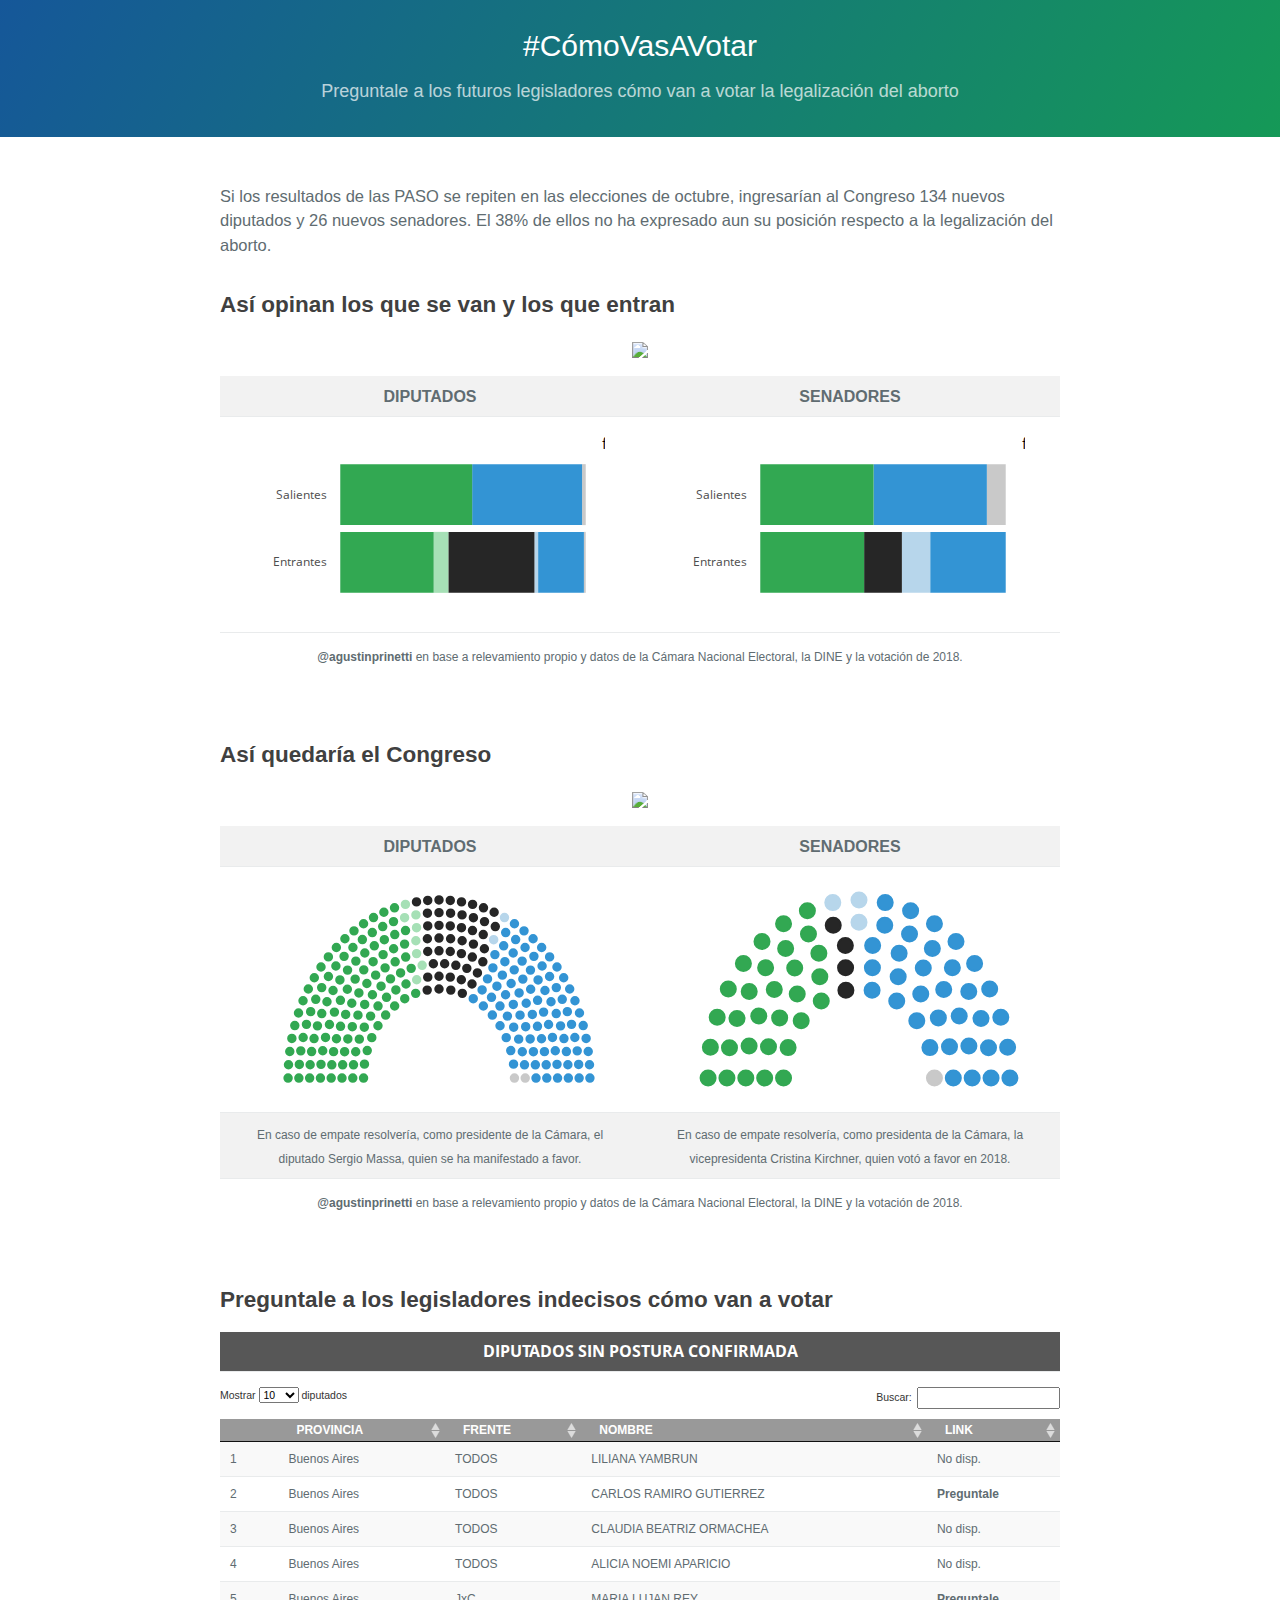
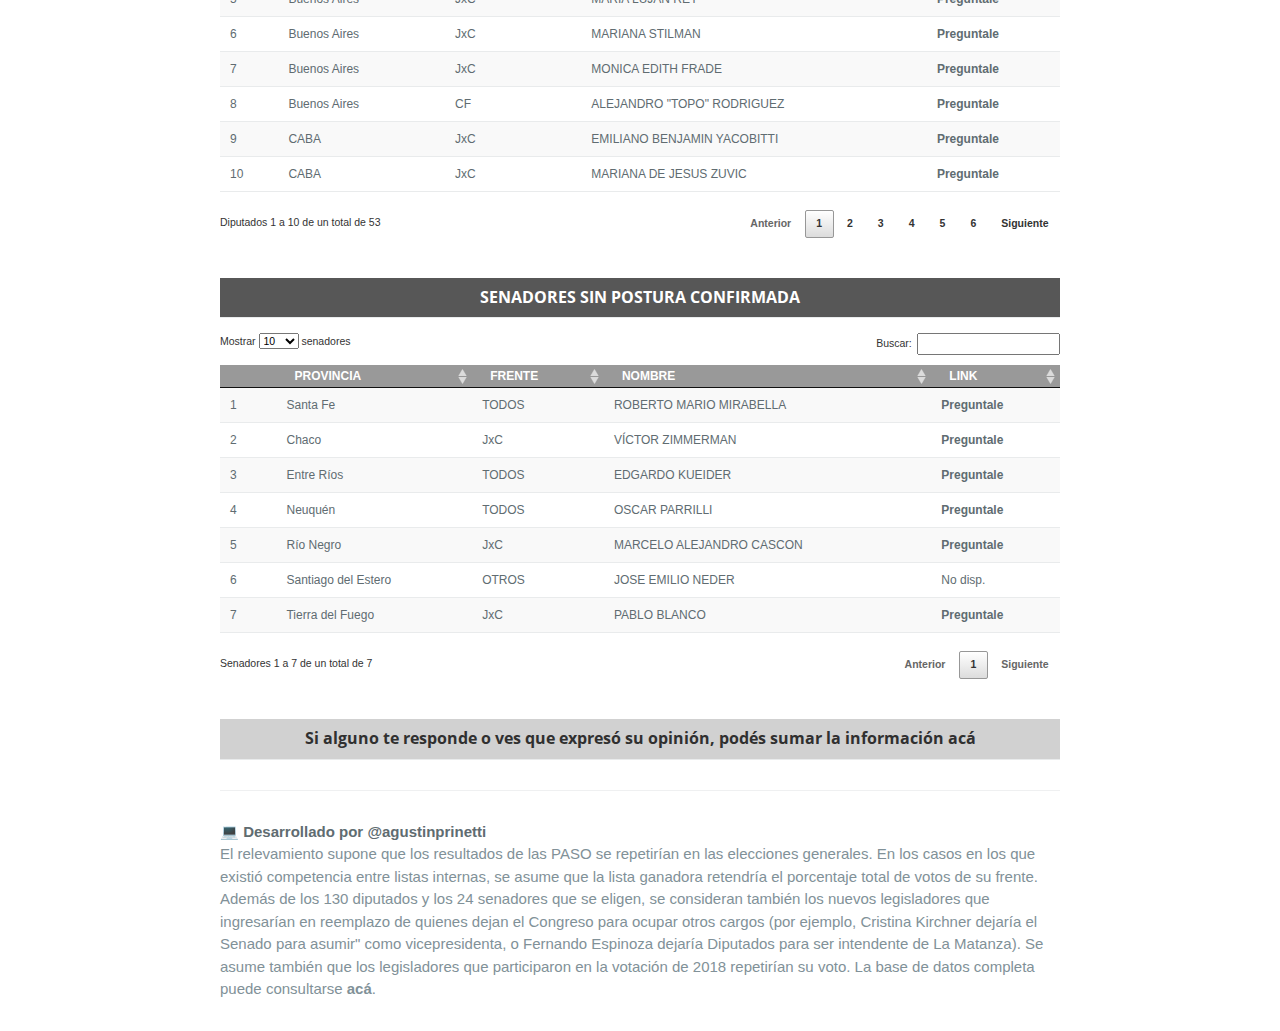
